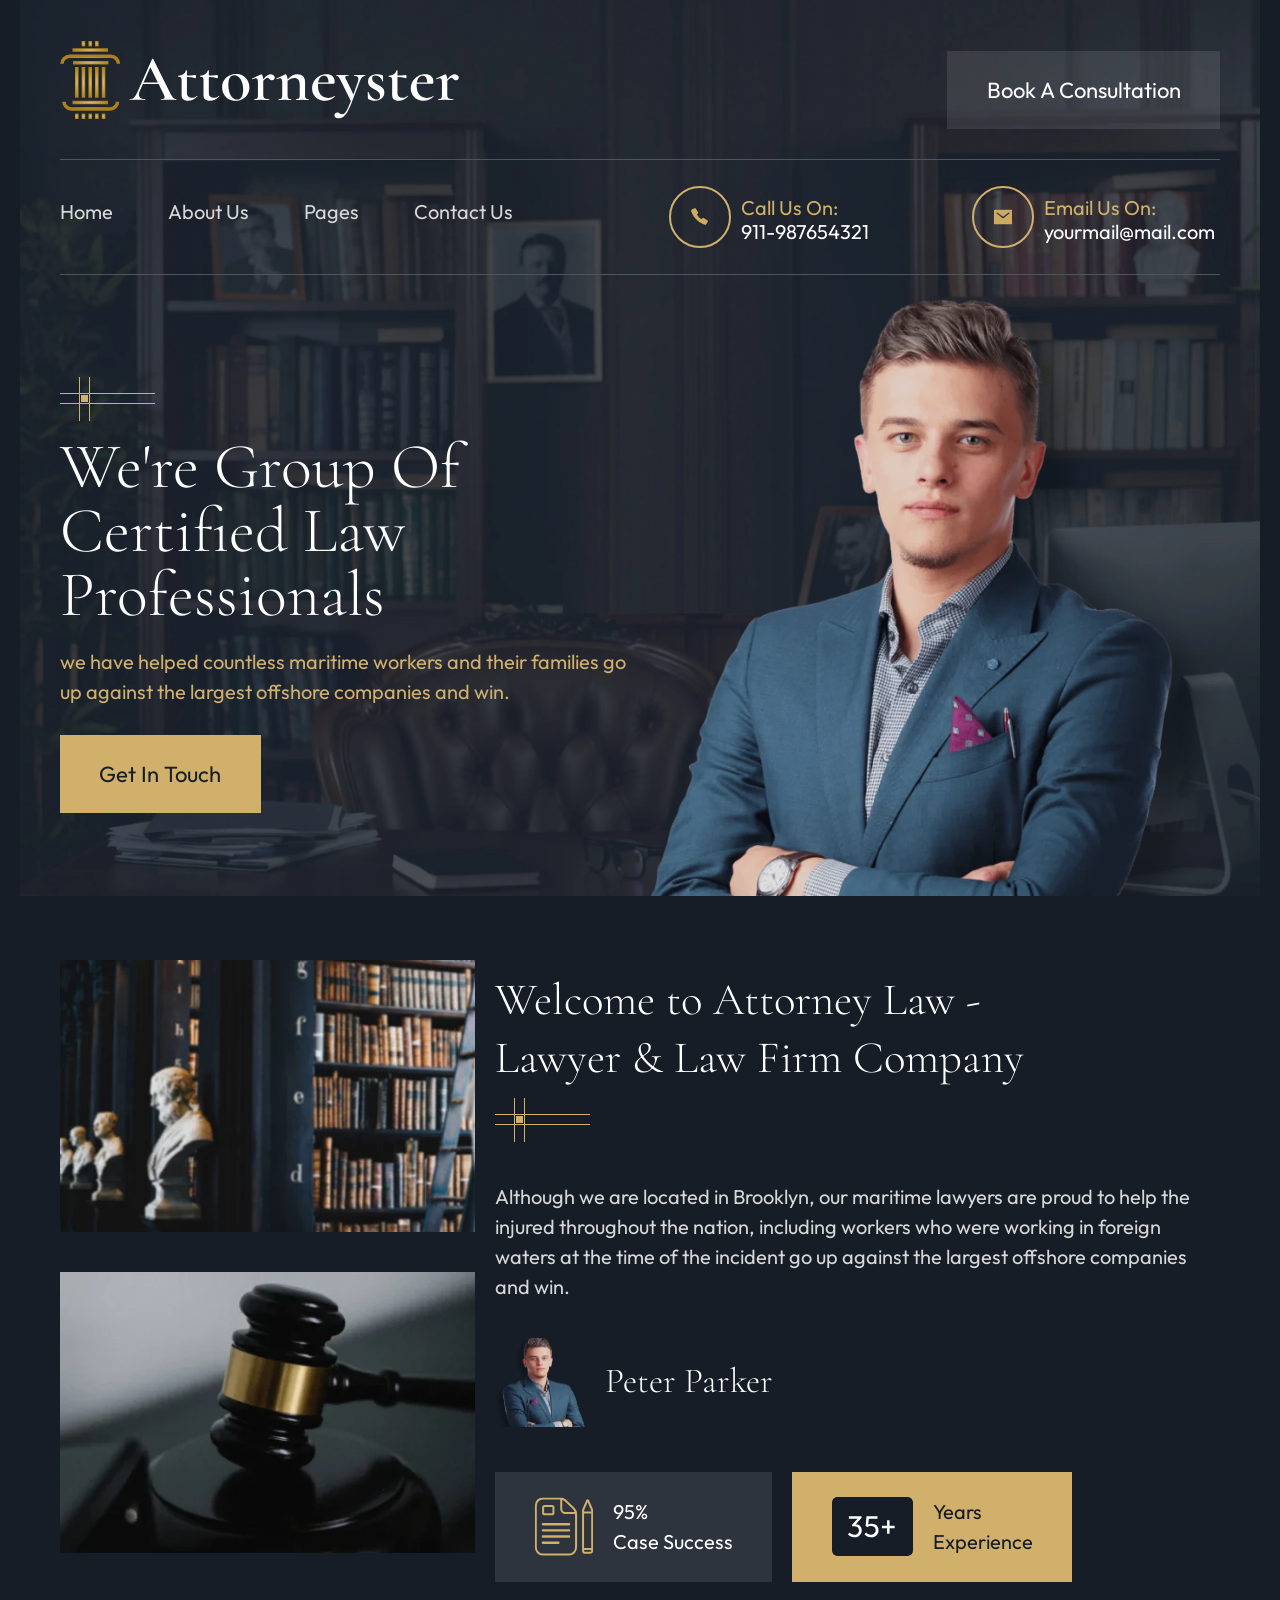
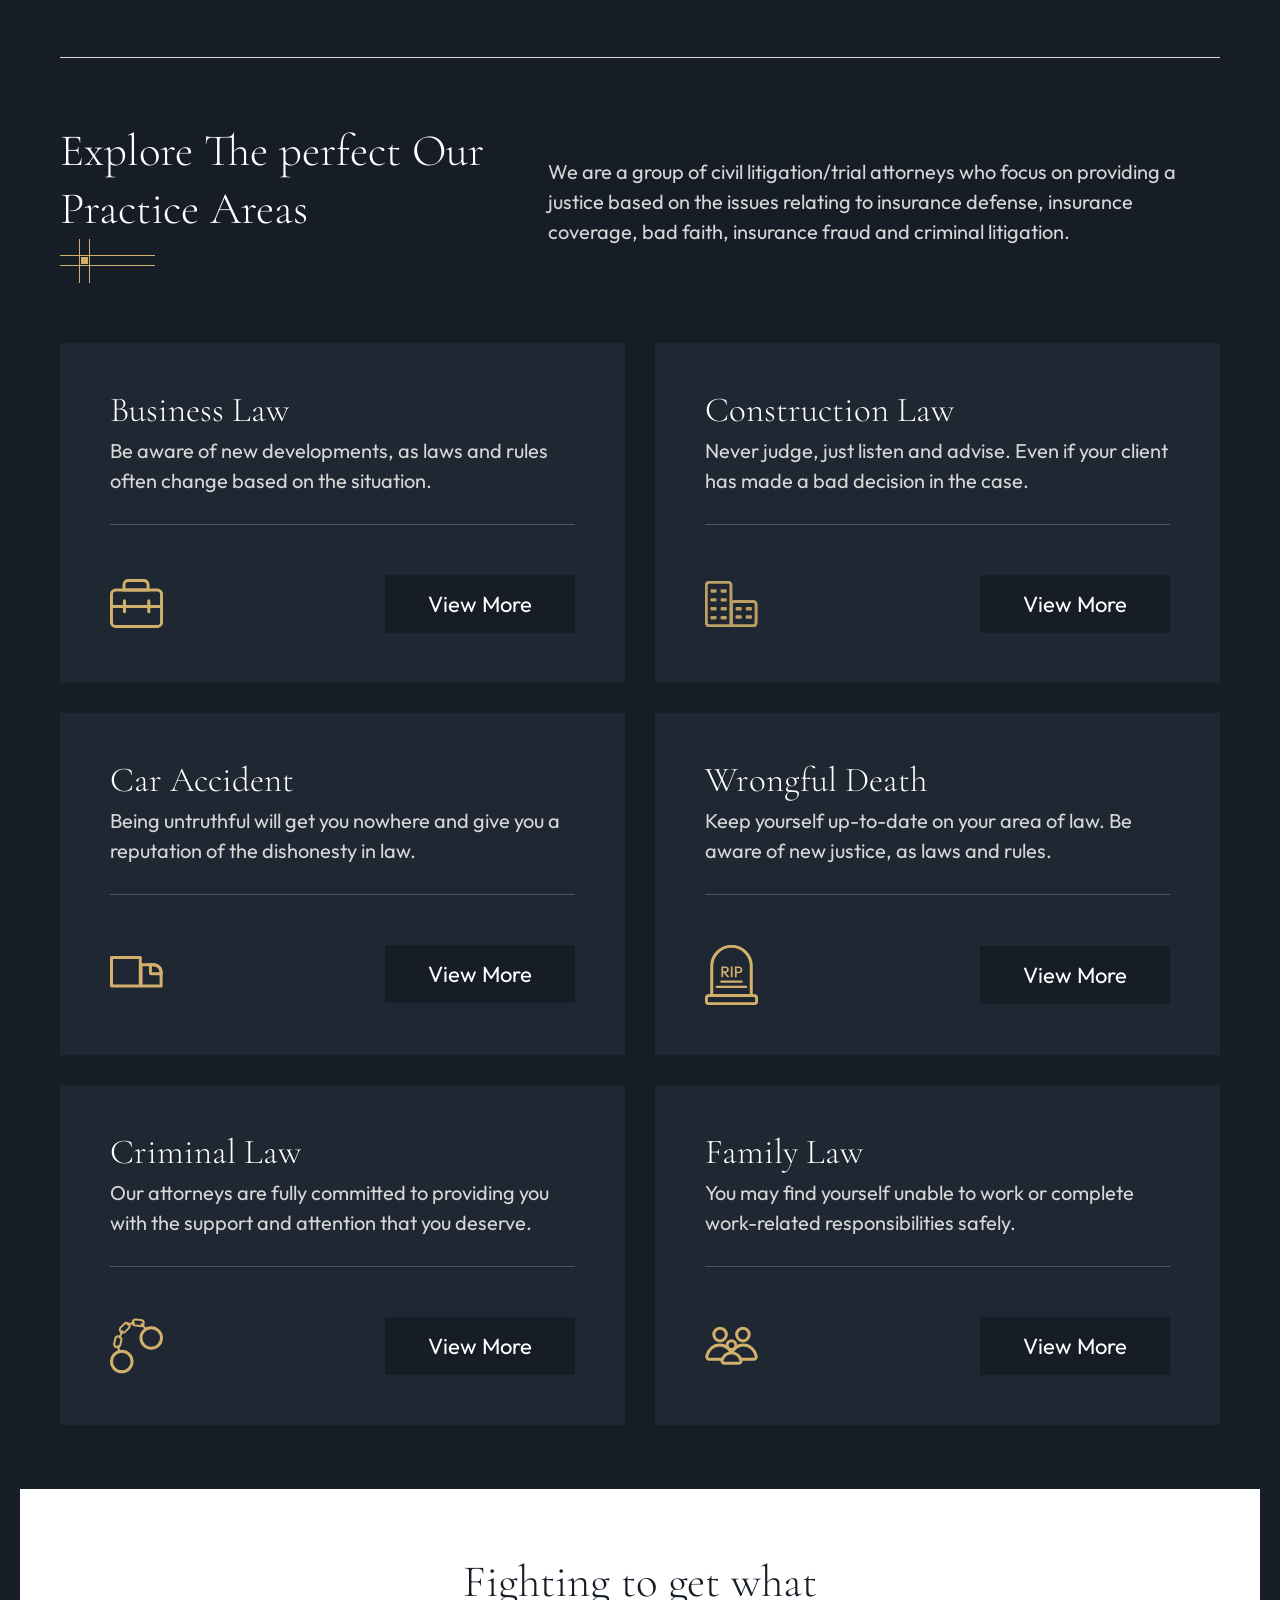
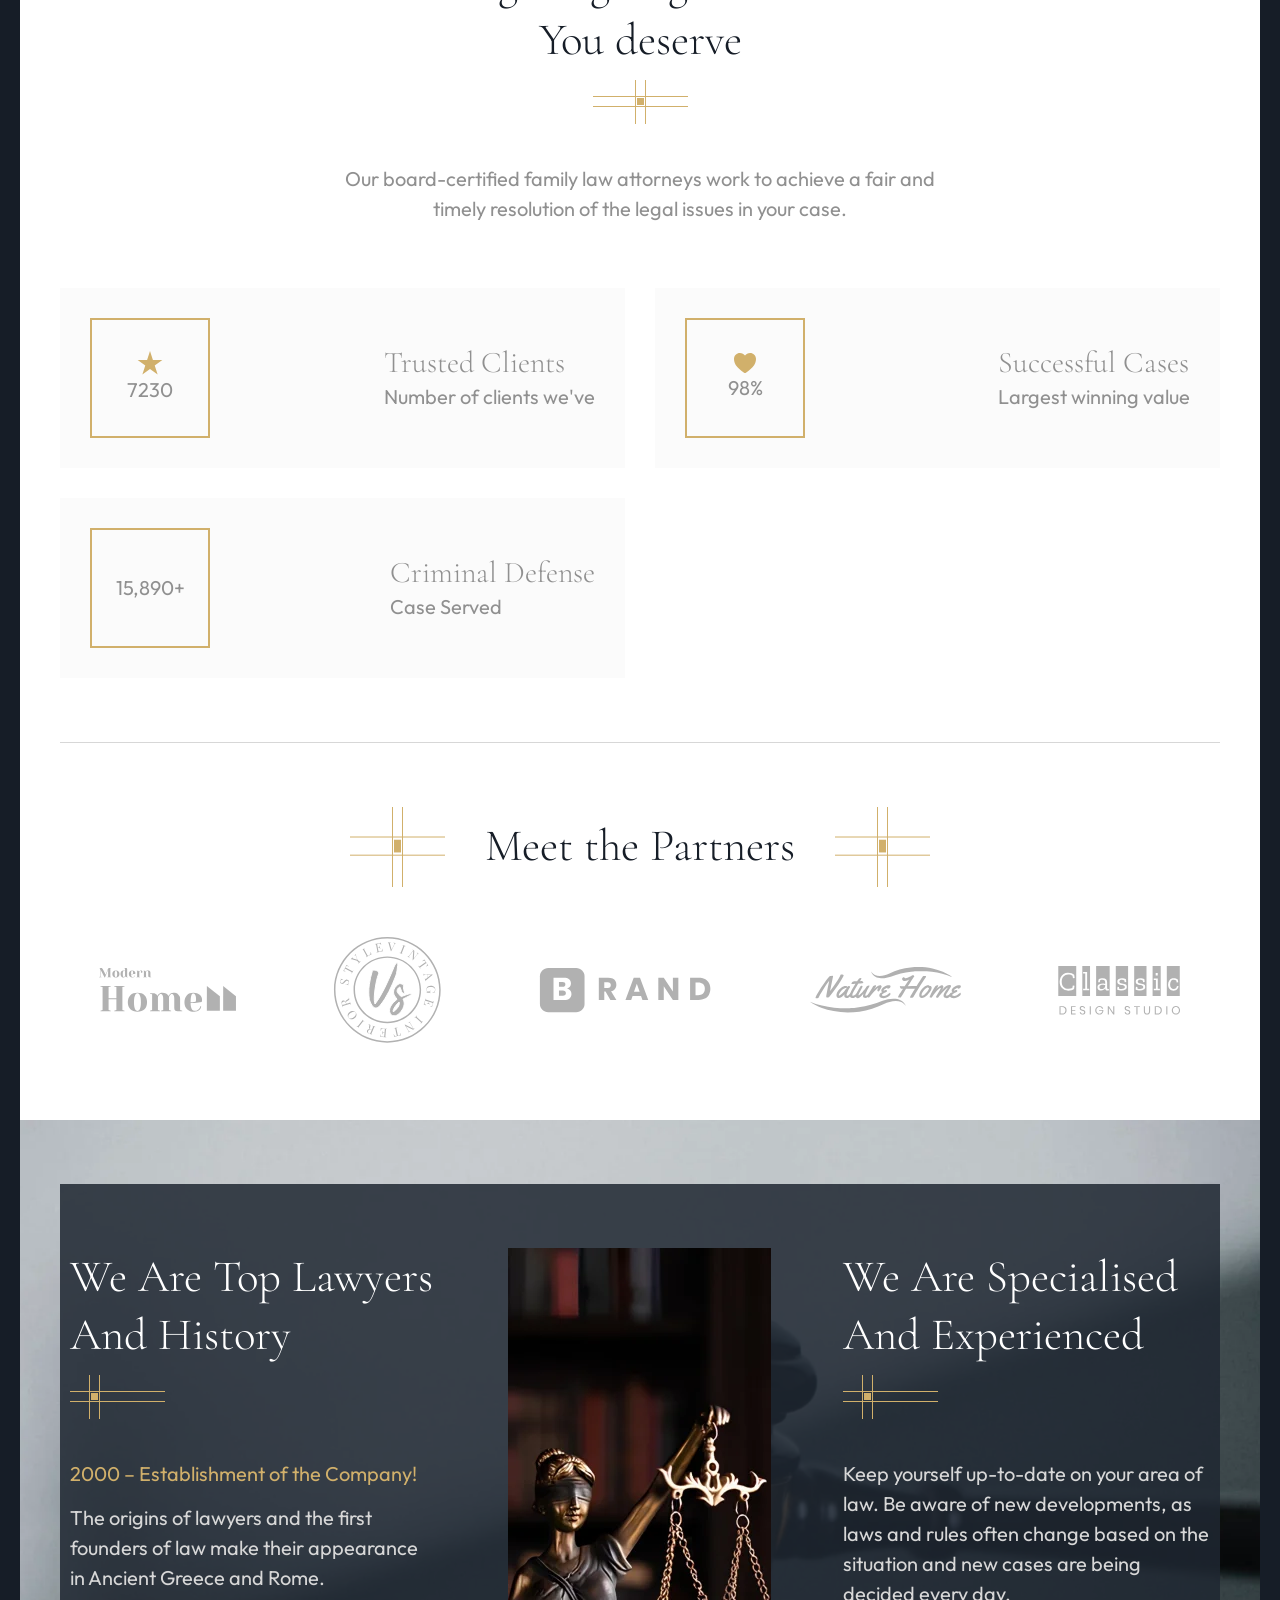
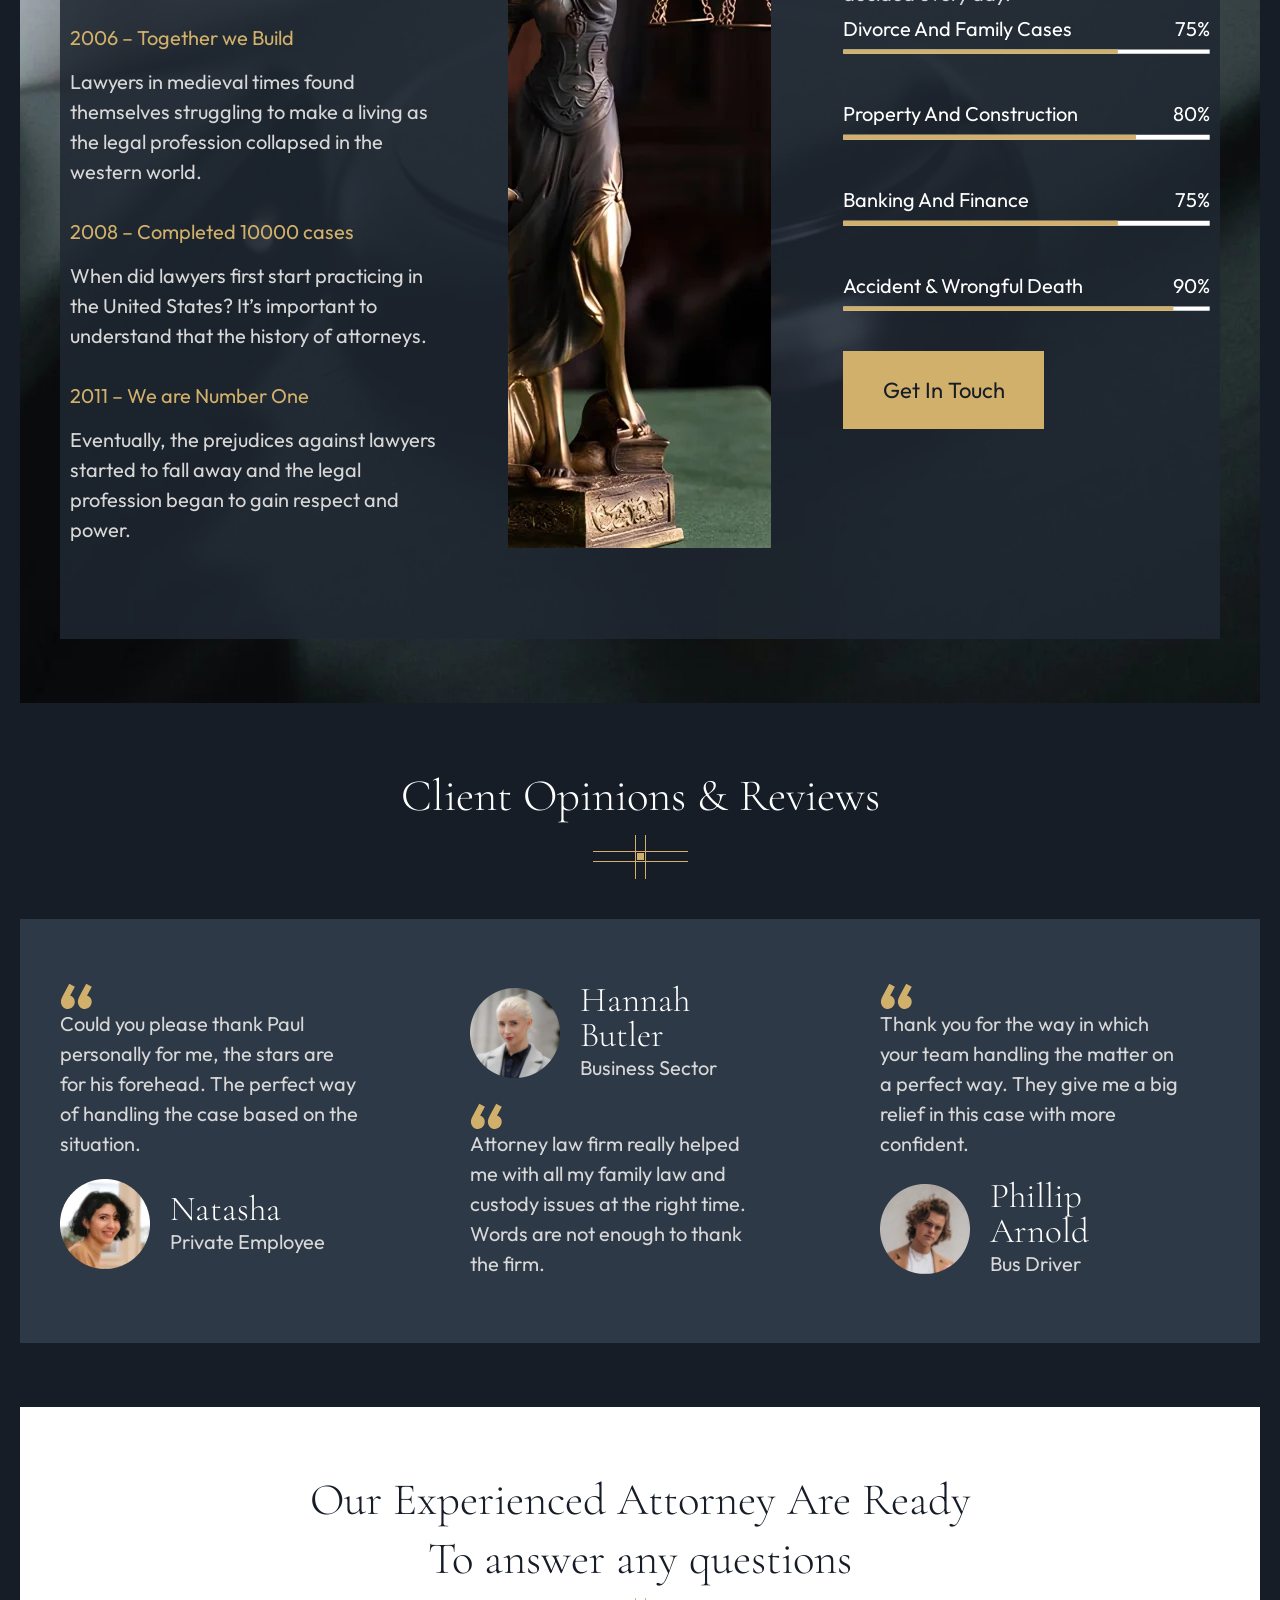
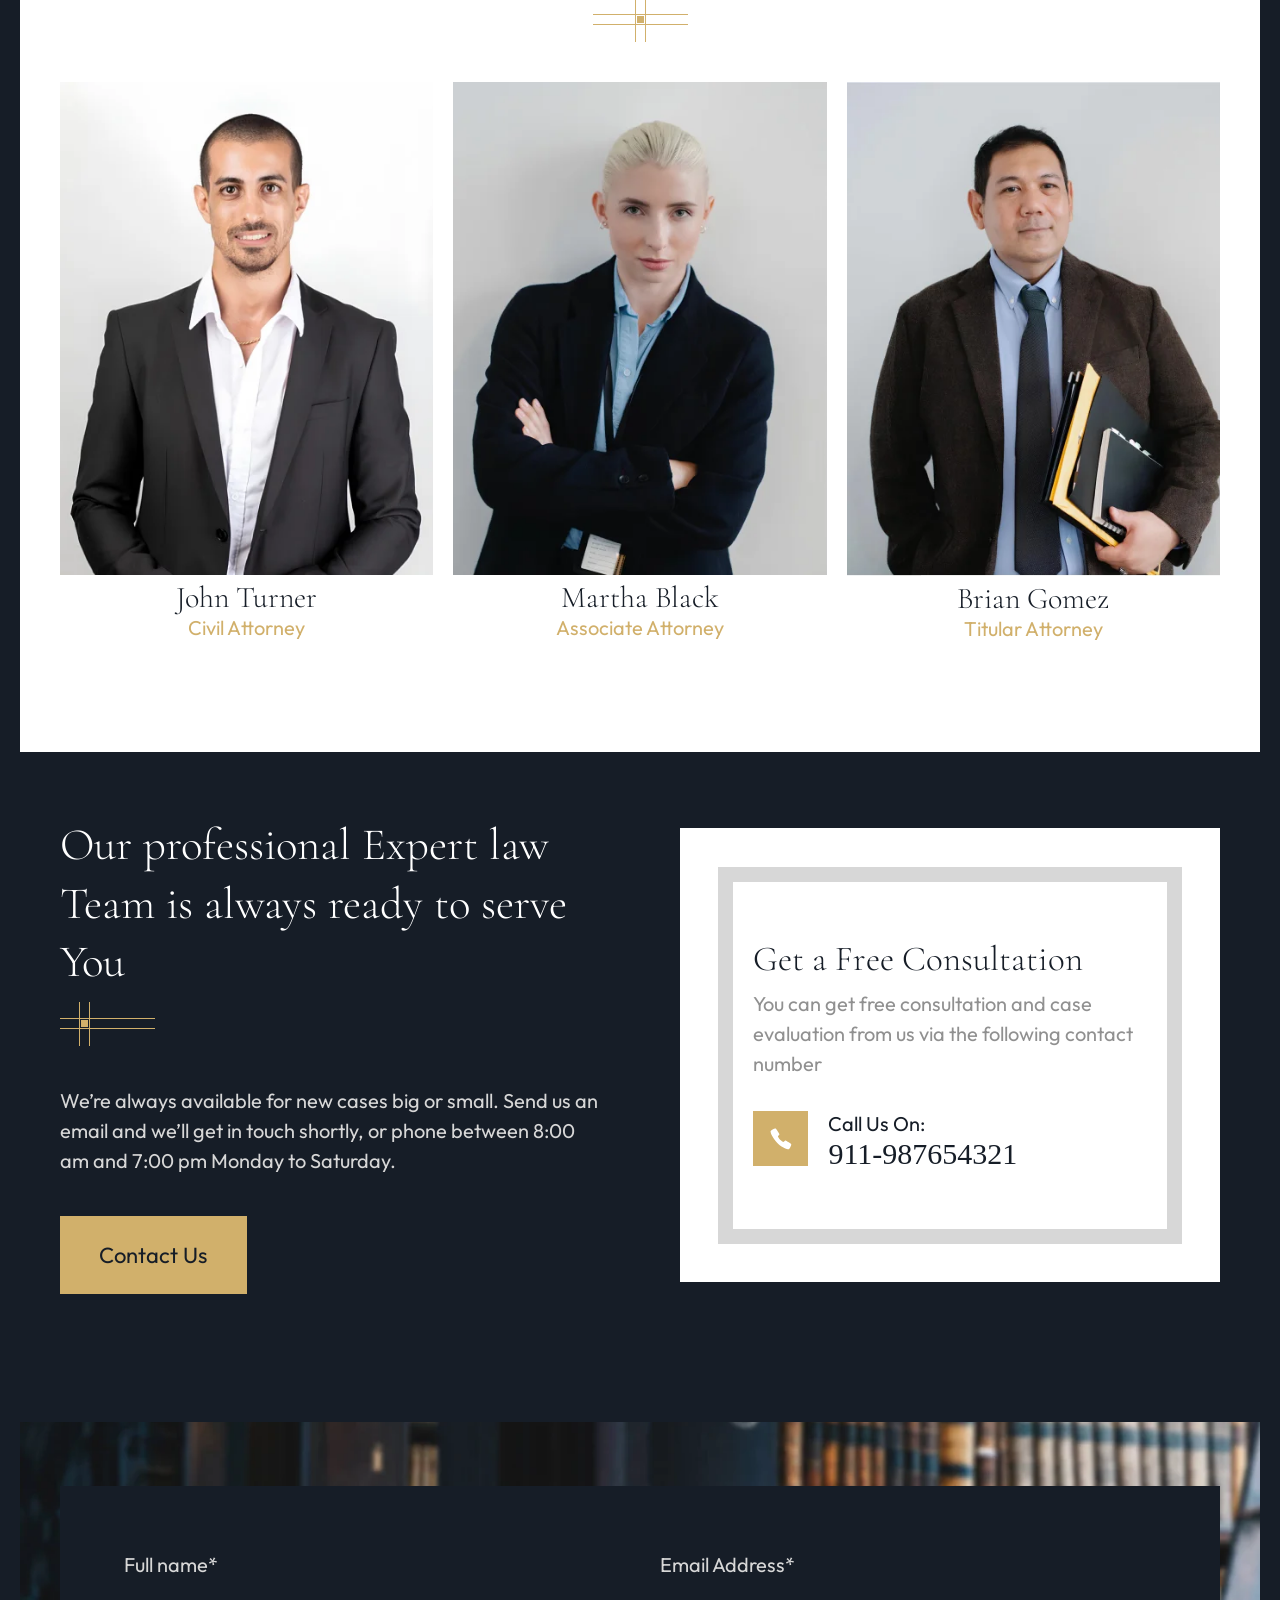
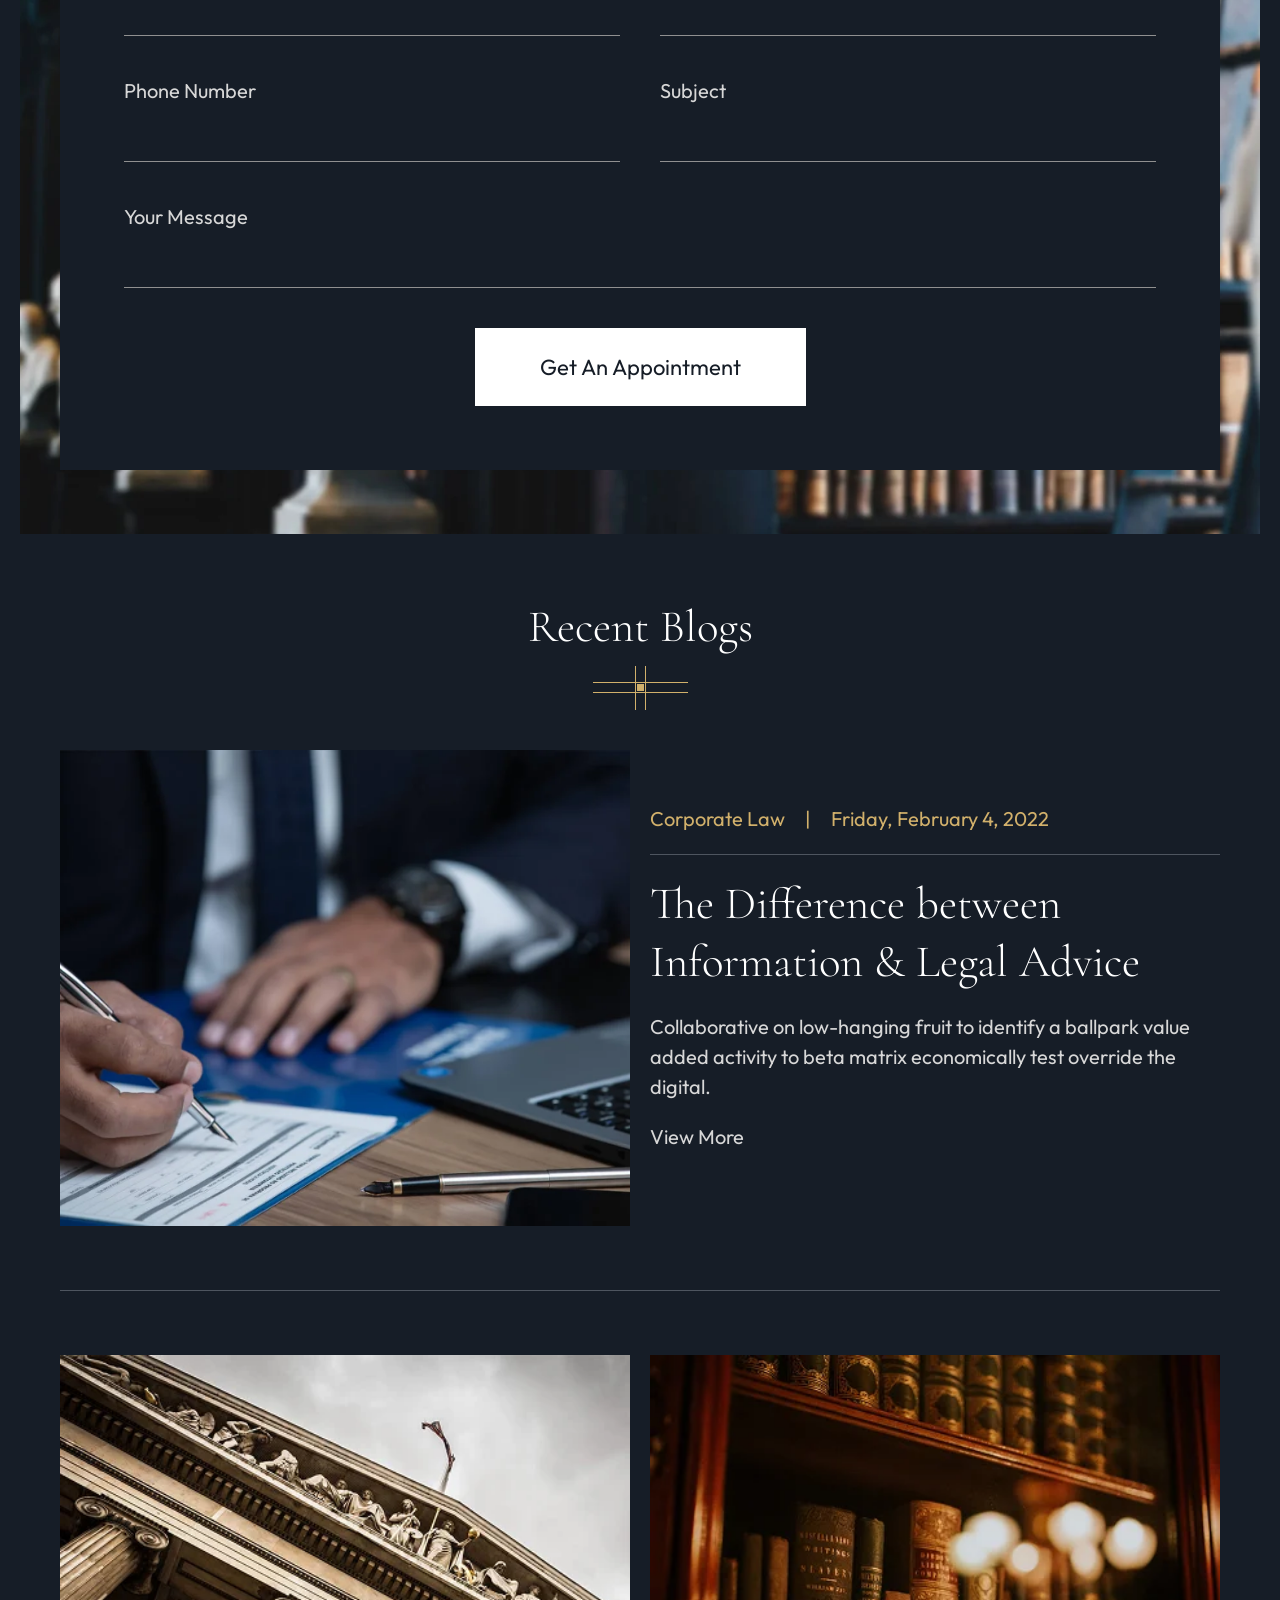
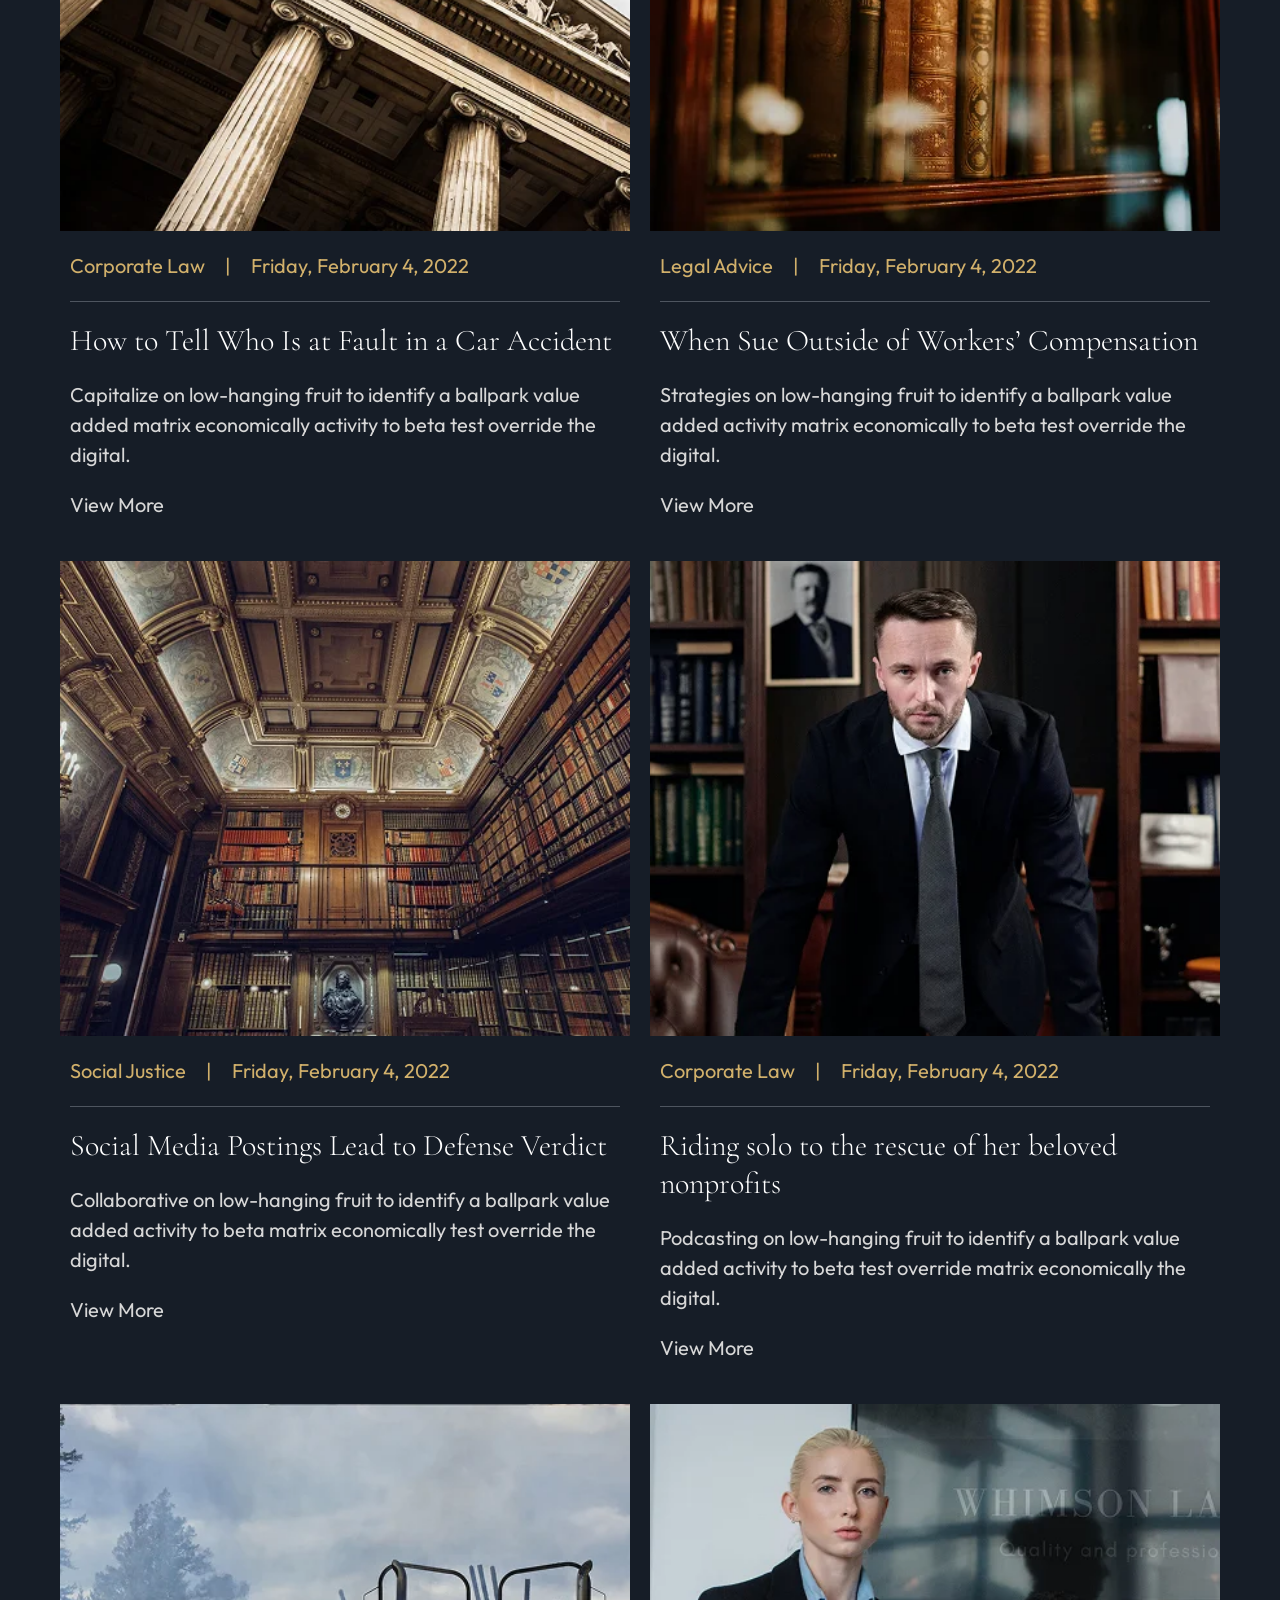
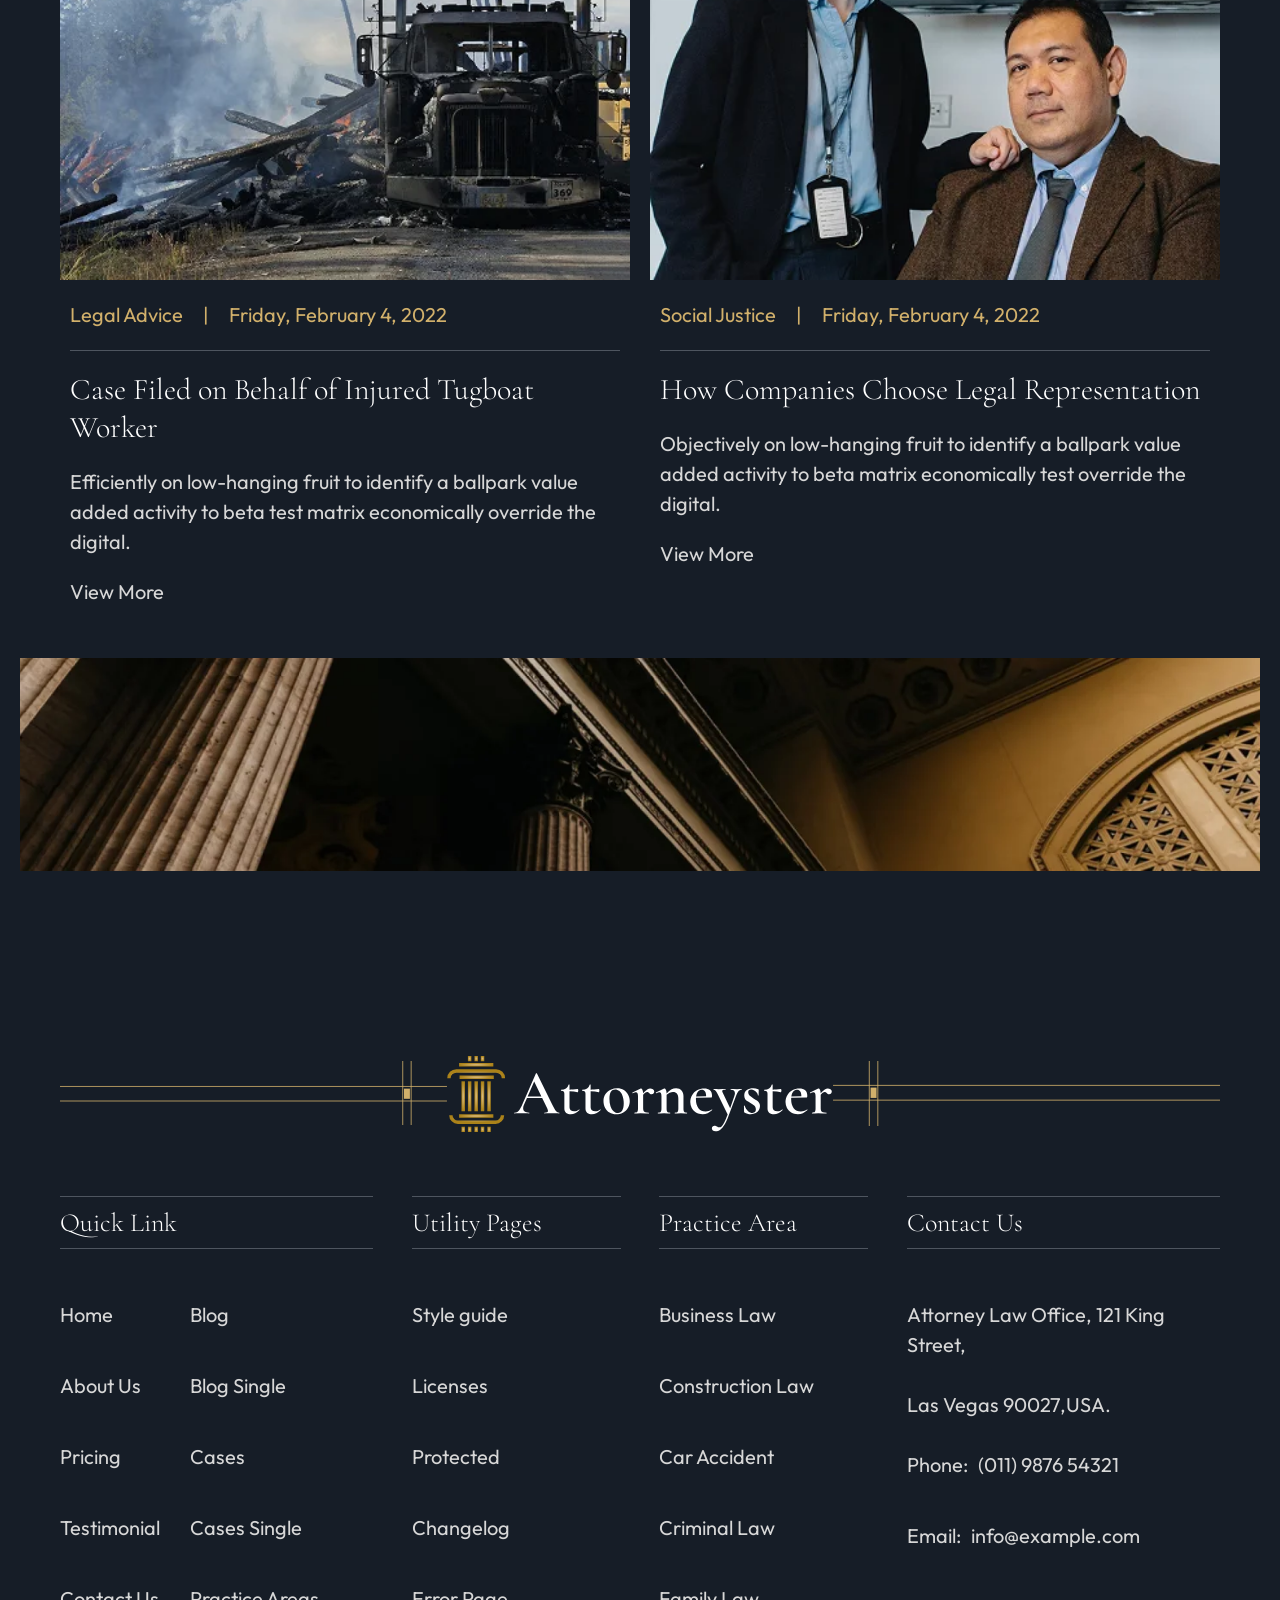
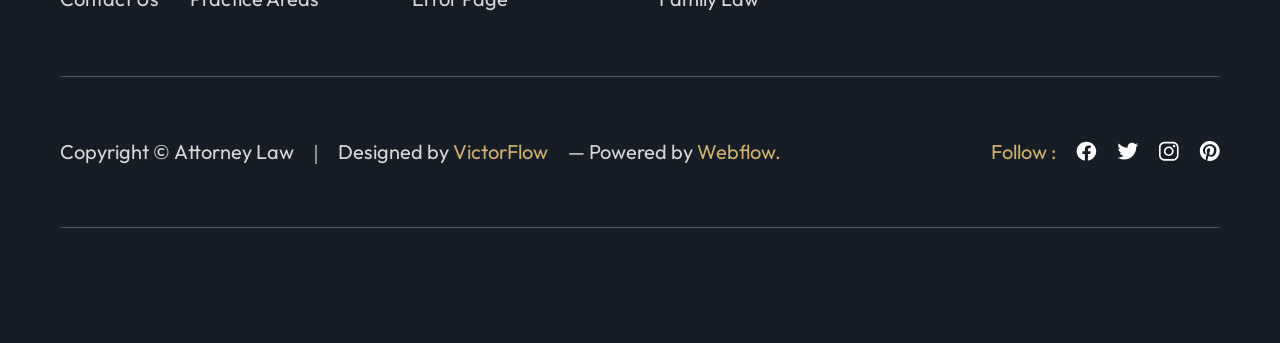
==== index.html @ fc0e96b2 "add some pad" ====
<!doctype html><html lang="ru"><head><meta charset="UTF-8"><meta name="viewport" content="width=device-width,initial-scale=1"><meta name="description" content="Attorneyster"><meta name="theme-color" content="#ffffff"><link rel="icon" type="image/png" href="./favicon-96x96.png" sizes="96x96"/><link rel="icon" type="image/svg+xml" href="./favicon.svg"/><link rel="shortcut icon" href="./favicon.ico"/><link rel="apple-touch-icon" sizes="180x180" href="./apple-touch-icon.png"/><meta name="apple-mobile-web-app-title" content="Attorneyster"/><link rel="manifest" href="./site.webmanifest"/><title>Attorneyster</title><script type="module" crossorigin src="./assets/index-55058d6b.js"></script><link rel="stylesheet" href="./assets/index-fca77cce.css"></head><body class="body"><div class="header-section"><div class="common-block container"><header class="header-contianer"><div class="logo-contianer"><img src="./assets/logo-top-5c1a9d5b.svg" alt="" srcset=""> <button class="transparent-btn">Book A Consultation</button></div><div class="desktop-nav"><nav><ul><li><a href="#"><p>Home</p></a></li><li><a href="#"><p>About Us</p></a></li><li><a href="#"><p>Pages</p></a></li><li><a href="#"><p>Contact Us</p></a></li></ul></nav><div class="contacts-block"><ul><li><div class="contacts-item"><img src="./assets/ico-phone-826e0a2e.svg" alt=""><div><p>Call Us On:</p><a href="tel:+-------321">911-987654321</a></div></div></li><li><div class="contacts-item"><img src="./assets/ico-mail-9c91b417.svg" alt=""><div><p>Email Us On:</p><a href="mailto:">yourmail@mail.com</a></div></div></li></ul></div></div></header><div class="content-container"><div class="desc-btn-block"><img src="./assets/ico-common-grid-9f84143c.svg" alt=""><h1>We're Group Of Certified Law Professionals</h1><p>we have helped countless maritime workers and their families go up against the largest offshore companies and win.</p><button class="yellow-button">Get In Touch</button></div><div class="banner-img"><picture><source srcset="./assets/banner-img_1x-17ad7436.webp, ./assets/banner-img_2x-5a72ae33.webp 2x, ./assets/banner-img_3x-df0ce06f.webp 3x" type="image/webp"><source srcset="./assets/banner-img_1x-9040eb29.png, ./assets/banner-img_2x-20cb872e.png 2x, ./assets/banner-img_3x-47c24662.png 3x" type="image/png"><img src="./assets/banner-img_1x-9040eb29.png" alt="Lawyar" width="672" height="708"></picture></div></div></div></div><section class="welcome-section"><div class="content-container container"><div class="banner-img"><picture><source srcset="./assets/welcome-img01_1x-e65b2476.webp, ./assets/welcome-img01_2x-bad43625.webp 2x, ./assets/welcome-img01_3x-764e54c5.webp 3x" type="image/webp"><source srcset="./assets/welcome-img01_1x-623400e2.jpg, ./assets/welcome-img01_2x-60dacdf9.jpg 2x, ./assets/welcome-img01_3x-ac64699c.jpg 3x" type="image/jpeg"><img loading="lazy" src="./assets/welcome-img01_1x-623400e2.jpg" alt="Lawyar" width="440" height="289"></picture><picture><source srcset="./assets/welcome-img02_1x-fc394f40.webp, ./assets/welcome-img02_2x-e03f19cd.webp 2x, ./assets/welcome-img02_3x-810782ac.webp 3x" type="image/webp"><source srcset="./assets/welcome-img02_1x-c4610b88.jpg, ./assets/welcome-img02_2x-2e6630d9.jpg 2x, ./assets/welcome-img02_3x-8c83a704.jpg 3x" type="image/jpeg"><img loading="lazy" src="./assets/welcome-img02_1x-c4610b88.jpg" alt="Lawyar" width="440" height="289"></picture></div><div class="desc-btn-block"><h2>Welcome to Attorney Law -<br class="mob-hidden">Lawyer &amp; Law Firm Company</h2><img loading="lazy" src="./assets/ico-common-grid-9f84143c.svg" alt=""><p>Although we are located in Brooklyn, our maritime lawyers are proud to help the injured throughout the nation, including workers who were working in foreign waters at the time of the incident go up against the largest offshore companies and win.</p><div class="lawyer-block"><picture><source srcset="[data-uri], ./assets/ico-lawyer_2x-d36f7f5d.webp 2x, ./assets/ico-lawyer_3x-f83e2635.webp 3x" type="image/webp"><source srcset="./assets/ico-lawyer_1x-7527db85.png, ./assets/ico-lawyer_2x-5db031d8.png 2x, ./assets/ico-lawyer_3x-277b2874.png 3x" type="image/png"><img loading="lazy" src="./assets/ico-lawyer_1x-7527db85.png" alt="Lawyar" width="90" height="90"></picture><h3>Peter Parker</h3></div><div class="btns-block"><button class="transparent-btn"><img loading="lazy" src="./assets/ico-case-4990f279.svg" alt="" srcset=""><p>95%<br>Case Success</p></button> <button class="yellow-button"><img loading="lazy" src="./assets/ico-years-950f380c.svg" alt="" srcset=""><p>Years<br>Experience</p></button></div></div></div></section><section class="explore"><div class="container"><div class="heading-block"><div><h2>Explore The perfect Our Practice Areas</h2><img loading="lazy" src="./assets/ico-common-grid-9f84143c.svg" alt=""></div><p>We are a group of civil litigation/trial attorneys who focus on providing a justice based on the issues relating to insurance defense, insurance coverage, bad faith, insurance fraud and criminal litigation.</p></div><div class="cases-block"><div class="case-card"><h3>Business Law</h3><p>Be aware of new developments, as laws and rules often change based on the situation.</p><div class="ico-btn-block"><img loading="lazy" src="./assets/ico-business-21d2cca1.svg" alt=""> <button>View More</button></div></div><div class="case-card"><h3>Construction Law</h3><p>Never judge, just listen and advise. Even if your client has made a bad decision in the case.</p><div class="ico-btn-block"><img loading="lazy" src="./assets/ico-construct-0a075b9d.svg" alt=""> <button>View More</button></div></div><div class="case-card"><h3>Car Accident</h3><p>Being untruthful will get you nowhere and give you a reputation of the dishonesty in law.</p><div class="ico-btn-block"><img loading="lazy" src="./assets/ico-car-7db37353.svg" alt=""> <button>View More</button></div></div><div class="case-card"><h3>Wrongful Death</h3><p>Keep yourself up-to-date on your area of law. Be aware of new justice, as laws and rules.</p><div class="ico-btn-block"><img loading="lazy" src="./assets/ico-death-e2e195d3.svg" alt=""> <button>View More</button></div></div><div class="case-card"><h3>Criminal Law</h3><p>Our attorneys are fully committed to providing you with the support and attention that you deserve.</p><div class="ico-btn-block"><img loading="lazy" src="./assets/ico-crime-767936e3.svg" alt=""> <button>View More</button></div></div><div class="case-card"><h3>Family Law</h3><p>You may find yourself unable to work or complete work-related responsibilities safely.</p><div class="ico-btn-block"><img loading="lazy" src="./assets/ico-family-250385cd.svg" alt=""> <button>View More</button></div></div></div></div></section><section class="results"><div class="container"><div class="heading-center-block"><h2>Fighting to get what</h2><h2>You deserve</h2><img loading="lazy" src="./assets/ico-grid-center-b41ee8c0.svg" alt=""><p>Our board-certified family law attorneys work to achieve a fair and<br class="mob-hidden">timely resolution of the legal issues in your case.</p></div><div class="cards-block"><div class="card"><div class="bg-block"><h4>Trusted Clients</h4><p>Number of clients we've</p></div><div class="gray-block"><div class="yellow-squere"><img loading="lazy" src="./assets/ico-star-d578c938.svg" alt=""><p>7230</p></div><div><h4>Trusted Clients</h4><p>Number of clients we've</p></div></div></div><div class="card"><div class="bg-block"><h4>Trusted Clients</h4><p>Number of clients we've</p></div><div class="gray-block"><div class="yellow-squere"><img loading="lazy" src="./assets/ico-heart-b9b54a3a.svg" alt=""><p>98%</p></div><div><h4>Successful Cases</h4><p>Largest winning value</p></div></div></div><div class="card"><div class="bg-block"><h4>Criminal Defense</h4><p>Case Served</p></div><div class="gray-block"><div class="yellow-squere"><p>15,890+</p></div><div><h4>Criminal Defense</h4><p>Case Served</p></div></div></div></div></div></section><section class="partners"><div class="container"><div class="heading-block"><img loading="lazy" src="./assets/ico-grid-center-squere-f04c9762.svg" alt="" srcset=""><h2>Meet the Partners</h2><img loading="lazy" src="./assets/ico-grid-center-squere-f04c9762.svg" alt="" srcset=""></div><div class="partners-block"><a href="#" target="_blank" rel="noopener noreferrer"><svg loading="lazy" class="partner01" width="137" height="45" viewBox="0 0 137 45" fill="none" xmlns="http://www.w3.org/2000/svg"><g clip-path="url(#clip0_2_313)"><path d="M12.1372 0.985352V1.17702L11.333 1.36868V9.86083L12.1372 10.0525V10.2442H8.32476V10.0525L9.12895 9.86083V2.62186L5.9718 10.3768H5.56968L1.47432 2.62186V9.65442L2.54656 10.0525V10.2442H0V10.0525L1.07224 9.65442V1.36868L0.268049 1.17702V0.985352H1.93597C2.18914 0.985352 2.41253 1.01484 2.59124 1.07381C2.76994 1.13278 2.94867 1.2065 3.0827 1.3097C3.23163 1.41291 3.35076 1.53086 3.45501 1.66355C3.55926 1.79624 3.64861 1.95841 3.73797 2.12059L6.65683 7.64933L8.89067 2.12059C8.96513 1.92892 9.03961 1.76675 9.14386 1.63406C9.23321 1.50137 9.35232 1.38342 9.48635 1.28022C9.62038 1.17702 9.78422 1.1033 9.97782 1.05907C10.1714 1.01484 10.4097 0.985352 10.7075 0.985352H12.1372Z" fill="#B1B1B1"/><path d="M16.9028 3.44775C17.4538 3.44775 17.9601 3.52147 18.392 3.68364C18.8239 3.84582 19.1962 4.08171 19.5089 4.37658C19.8216 4.68619 20.045 5.05477 20.2088 5.48233C20.3727 5.90988 20.4471 6.41116 20.4471 6.95666C20.4471 7.50216 20.3727 8.00343 20.2088 8.43099C20.045 8.85855 19.8067 9.22713 19.5089 9.53674C19.1962 9.84635 18.8239 10.0675 18.392 10.2297C17.9601 10.3918 17.4538 10.4656 16.9028 10.4656C16.3517 10.4656 15.8454 10.3918 15.4135 10.2297C14.9817 10.0675 14.6094 9.83161 14.2966 9.53674C13.9839 9.22713 13.7605 8.85855 13.5967 8.43099C13.4329 8.00343 13.3584 7.50216 13.3584 6.95666C13.3584 6.41116 13.4329 5.90988 13.5967 5.48233C13.7605 5.05477 13.9988 4.68619 14.2966 4.37658C14.6094 4.06697 14.9817 3.84582 15.4135 3.68364C15.8454 3.52147 16.3369 3.44775 16.9028 3.44775ZM16.9028 10.2149C17.0517 10.2149 17.2006 10.1707 17.3644 10.0675C17.5133 9.9643 17.6474 9.80212 17.7665 9.55148C17.8856 9.30085 17.9899 8.97649 18.0644 8.56368C18.1388 8.13612 18.1835 7.60536 18.1835 6.9714C18.1835 6.3227 18.1388 5.79194 18.0644 5.37912C17.9899 4.96631 17.8856 4.62721 17.7665 4.39132C17.6474 4.15543 17.5133 3.97851 17.3644 3.87531C17.2155 3.7721 17.0666 3.72787 16.9028 3.72787C16.7538 3.72787 16.6049 3.7721 16.4411 3.87531C16.2922 3.97851 16.1581 4.14069 16.039 4.39132C15.9198 4.64196 15.8156 4.96631 15.7412 5.37912C15.6667 5.80668 15.622 6.33744 15.622 6.9714C15.622 7.62011 15.6667 8.15087 15.7412 8.56368C15.8156 8.97649 15.9198 9.31559 16.039 9.55148C16.1581 9.78738 16.2922 9.9643 16.4411 10.0675C16.59 10.1559 16.7389 10.2149 16.9028 10.2149Z" fill="#B1B1B1"/><path d="M26.9551 0.985352C27.7593 0.985352 28.1614 1.38343 28.1614 2.17956V9.87558L28.9656 10.0672V10.2589H27.7593C27.4317 10.2589 27.1785 10.2147 26.9849 10.1115C26.7913 10.0082 26.6275 9.89032 26.5233 9.77237C26.3892 9.62494 26.285 9.44802 26.2254 9.2711C26.1063 9.50699 25.9574 9.69866 25.7786 9.87558C25.6297 10.023 25.4212 10.1557 25.1681 10.2884C24.9149 10.4211 24.617 10.48 24.2745 10.48C23.8873 10.48 23.5299 10.4063 23.2023 10.2589C22.8598 10.1115 22.5768 9.89032 22.3385 9.59545C22.1003 9.30059 21.8918 8.932 21.7578 8.50445C21.6088 8.06215 21.5493 7.56087 21.5493 6.97114C21.5493 6.38141 21.6237 5.88014 21.7578 5.43784C21.9067 4.99554 22.1003 4.6417 22.3683 4.34683C22.6215 4.05197 22.9343 3.83082 23.2917 3.68338C23.6491 3.53595 24.0512 3.46223 24.4979 3.46223C24.7362 3.46223 24.9447 3.49172 25.1383 3.53595C25.3319 3.59492 25.4957 3.6539 25.6297 3.72761C25.7935 3.80133 25.9276 3.88979 26.0467 3.99299V1.41291L25.2425 1.22125V1.02959H26.9551V0.985352ZM26.0169 4.37632C25.9127 4.27311 25.8233 4.18466 25.7042 4.11094C25.6 4.03722 25.4957 3.97825 25.3766 3.91928C25.2574 3.8603 25.1383 3.84556 25.0043 3.84556C24.8405 3.84556 24.6766 3.88979 24.5277 3.97825C24.3788 4.06671 24.2596 4.21414 24.1405 4.43529C24.0362 4.65644 23.9469 4.98079 23.8873 5.37886C23.8278 5.79168 23.798 6.30769 23.798 6.9564C23.798 7.59036 23.8278 8.09163 23.8873 8.4897C23.9469 8.88777 24.0214 9.19738 24.1256 9.41853C24.215 9.63968 24.3192 9.80186 24.4533 9.87558C24.5724 9.94929 24.6915 9.99352 24.8107 9.99352C25.0192 9.99352 25.1978 9.93455 25.3468 9.83135C25.4957 9.72814 25.6148 9.59545 25.7191 9.46276C25.8382 9.30058 25.9425 9.12367 26.0318 8.932V4.37632H26.0169Z" fill="#B1B1B1"/><path d="M33.4479 10.4802C32.3012 10.4802 31.4077 10.1706 30.7822 9.55139C30.1419 8.93217 29.8291 8.06232 29.8291 6.97131C29.8291 6.42581 29.9036 5.92454 30.0674 5.49698C30.2312 5.06942 30.4546 4.70084 30.7376 4.39123C31.0205 4.08162 31.363 3.86047 31.78 3.6983C32.1821 3.53612 32.6288 3.4624 33.1203 3.4624C33.6266 3.4624 34.0734 3.53612 34.4606 3.66881C34.8627 3.81624 35.1903 4.00791 35.4733 4.2438C35.7562 4.47969 35.9647 4.75981 36.1136 5.08417C36.2626 5.40852 36.337 5.74762 36.337 6.1162C36.337 6.23414 36.337 6.35209 36.3221 6.44055C36.3072 6.52901 36.2924 6.61747 36.2775 6.69119C36.2477 6.77965 36.2328 6.85337 36.203 6.91234C35.8158 6.98606 35.3988 7.05977 34.952 7.104C34.5797 7.16297 34.1479 7.2072 33.6564 7.23669C33.165 7.26618 32.6586 7.29567 32.1225 7.29567C32.1225 7.84117 32.1672 8.29821 32.2416 8.66679C32.3161 9.03538 32.4352 9.33024 32.5693 9.53665C32.7182 9.7578 32.882 9.90523 33.0756 9.99369C33.2692 10.0822 33.4926 10.1264 33.716 10.1264C33.9841 10.1264 34.2372 10.0822 34.4755 9.97895C34.7137 9.87575 34.9222 9.7578 35.0861 9.59562C35.2648 9.43345 35.3988 9.24178 35.503 9.03538C35.6073 8.82897 35.652 8.62256 35.652 8.40141H35.9796C35.9796 8.66679 35.92 8.91743 35.8009 9.16806C35.6818 9.4187 35.5031 9.63985 35.2797 9.83151C35.0563 10.0232 34.7882 10.1706 34.4755 10.2886C34.1776 10.4212 33.8351 10.4802 33.4479 10.4802ZM32.1076 6.95657C32.4055 6.95657 32.6735 6.95657 32.9118 6.94183C33.1501 6.92708 33.3437 6.91234 33.5075 6.8976C33.7011 6.88285 33.85 6.85336 33.984 6.83862C33.9989 6.75016 34.0287 6.64696 34.0436 6.54376C34.0585 6.44055 34.0734 6.33735 34.0883 6.2194C34.1032 6.10145 34.1032 5.96877 34.1032 5.83608C34.1032 5.43801 34.0734 5.09891 34.0138 4.83353C33.9542 4.56815 33.8798 4.347 33.7755 4.17008C33.6862 4.0079 33.5819 3.87521 33.4479 3.81624C33.3139 3.75727 33.2096 3.71304 33.0905 3.71304C32.9714 3.71304 32.8522 3.75727 32.7331 3.84573C32.614 3.93419 32.5097 4.09636 32.4055 4.31751C32.3161 4.55341 32.2268 4.87776 32.1672 5.30532C32.1076 5.73287 32.1076 6.27837 32.1076 6.95657Z" fill="#B1B1B1"/><path d="M41.9663 3.90443C41.6982 3.90443 41.46 3.96341 41.2515 4.06661C41.043 4.16981 40.8643 4.3025 40.7154 4.43519C40.5515 4.59737 40.4175 4.77429 40.2835 4.96595V9.87548L41.0877 10.0671V10.2588H37.3348V10.0671L38.139 9.87548V4.03712L37.3348 3.84546V3.6538H38.5411C38.8538 3.6538 39.107 3.71277 39.3155 3.81597C39.5091 3.91918 39.6729 4.03712 39.792 4.15507C39.9261 4.3025 40.0303 4.46468 40.0899 4.6416C40.2239 4.44993 40.3877 4.27302 40.5813 4.11084C40.7452 3.97815 40.9537 3.8602 41.2068 3.74226C41.46 3.62431 41.7429 3.58008 42.0855 3.58008C42.562 3.58008 42.9194 3.69803 43.1577 3.90443C43.396 4.12558 43.5002 4.43519 43.5002 4.83326C43.5002 5.12813 43.4109 5.37876 43.2322 5.55568C43.0534 5.7326 42.8003 5.82106 42.5024 5.82106C42.428 5.82106 42.3684 5.82106 42.2939 5.82106C42.2195 5.82106 42.1748 5.80632 42.1301 5.80632C42.0706 5.79158 42.011 5.79158 41.9663 5.76209V3.90443Z" fill="#B1B1B1"/><path d="M49.2635 5.62937C49.2635 5.3345 49.2337 5.06912 49.1742 4.84798C49.1146 4.62683 49.0402 4.4499 48.9359 4.31721C48.8466 4.16978 48.7423 4.06658 48.6083 4.0076C48.4892 3.94863 48.37 3.9044 48.2508 3.9044C48.0424 3.9044 47.8637 3.96337 47.7148 4.06658C47.5658 4.16978 47.4318 4.30247 47.3424 4.43516C47.2233 4.59734 47.1339 4.77426 47.0446 4.96592V9.87545L47.8488 10.0671V10.2587H44.0959V10.0671L44.9001 9.87545V4.03709L44.0959 3.84543V3.65376H45.3022C45.615 3.65376 45.8681 3.71274 46.0766 3.81594C46.2702 3.91914 46.434 4.03709 46.5532 4.15504C46.6872 4.30247 46.7914 4.46465 46.851 4.64157C46.9701 4.42042 47.1191 4.21401 47.2978 4.03709C47.4467 3.88966 47.6552 3.75697 47.8935 3.62428C48.1317 3.49159 48.4444 3.43262 48.8019 3.43262C49.1891 3.43262 49.5465 3.49159 49.8592 3.62428C50.1869 3.74223 50.4549 3.91915 50.6783 4.11081C50.9017 4.31722 51.0804 4.53836 51.2144 4.80374C51.3485 5.06912 51.408 5.3345 51.408 5.61463V9.8607L52.2122 10.0523V10.244H50.4698C49.6656 10.244 49.2635 9.84596 49.2635 9.04982V5.62937Z" fill="#B1B1B1"/><path d="M1.41492 19.5767V19.0312H11.765V19.5767L9.59074 20.1222V31.2535H17.3943V20.1222L15.22 19.5767V19.0312H25.5701V19.5767L23.3958 20.1222V43.1218L25.5701 43.6674V44.2128H15.22V43.6525L17.3943 43.107V32.1527H9.59074V43.107L11.765 43.6525V44.1981H1.41492V43.6525L3.58917 43.107V20.1075L1.41492 19.5767Z" fill="#B1B1B1"/><path d="M38.4368 25.6807C39.9409 25.6807 41.2812 25.9018 42.4726 26.3294C43.6639 26.7569 44.6617 27.3909 45.4957 28.2165C46.3297 29.0421 46.97 30.0447 47.4019 31.2241C47.8338 32.4036 48.0572 33.7305 48.0572 35.2196C48.0572 36.7087 47.8338 38.0355 47.4019 39.215C46.97 40.3945 46.3297 41.3823 45.4957 42.2079C44.6617 43.0335 43.6491 43.6675 42.4726 44.0951C41.2812 44.5226 39.9409 44.7438 38.4368 44.7438C36.9327 44.7438 35.5924 44.5226 34.401 44.0951C33.2096 43.6675 32.2118 43.0335 31.3779 42.2079C30.5439 41.3823 29.9035 40.3797 29.4717 39.215C29.0398 38.0355 28.8164 36.7087 28.8164 35.2196C28.8164 33.7305 29.0398 32.4036 29.4717 31.2241C29.9035 30.0447 30.5439 29.0569 31.3779 28.2165C32.2118 27.3761 33.2245 26.7569 34.401 26.3294C35.5924 25.9018 36.9327 25.6807 38.4368 25.6807ZM38.4368 44.0066C38.8538 44.0066 39.2559 43.8739 39.6729 43.6085C40.0898 43.3431 40.4472 42.8861 40.7749 42.2227C41.1025 41.5592 41.3706 40.6599 41.5791 39.5246C41.7876 38.3894 41.8918 36.9445 41.8918 35.1901C41.8918 33.4356 41.7876 31.9908 41.5791 30.8556C41.3706 29.7203 41.1025 28.821 40.7749 28.1575C40.4472 27.4941 40.075 27.037 39.6729 26.7717C39.2708 26.5063 38.8538 26.3736 38.4368 26.3736C38.0198 26.3736 37.6177 26.5063 37.2007 26.7717C36.7838 27.037 36.4263 27.4941 36.0987 28.1575C35.7711 28.821 35.503 29.7203 35.2945 30.8556C35.086 31.9908 34.9818 33.4356 34.9818 35.1901C34.9818 36.9445 35.086 38.3894 35.2945 39.5246C35.503 40.6599 35.7711 41.5592 36.0987 42.2227C36.4263 42.8861 36.7987 43.3431 37.2007 43.6085C37.6177 43.8739 38.0198 44.0066 38.4368 44.0066Z" fill="#B1B1B1"/><path d="M75.2654 31.6072C75.2654 30.7521 75.191 30.0149 75.042 29.4399C74.8931 28.8649 74.7144 28.3784 74.4761 28.0098C74.2378 27.6412 73.9847 27.3758 73.7166 27.1989C73.4336 27.0367 73.1656 26.9483 72.8975 26.9483C72.4359 26.9483 72.0338 27.0957 71.6764 27.3906C71.319 27.6854 71.0211 28.0245 70.7531 28.3784C70.4701 28.8059 70.202 29.2925 69.9935 29.8085V43.107L72.1827 43.6525V44.198H62.0262V43.6525L64.2005 43.107V31.6072C64.2005 30.7521 64.126 30.0149 63.9771 29.4399C63.8281 28.8649 63.6494 28.3784 63.4111 28.0098C63.1729 27.6412 62.9197 27.3758 62.6517 27.1989C62.3687 27.0367 62.1006 26.9483 61.8326 26.9483C61.3709 26.9483 60.9689 27.0957 60.6114 27.3906C60.254 27.6854 59.9561 28.0245 59.6881 28.3784C59.3902 28.8059 59.1371 29.2925 58.9286 29.8085V43.107L61.1029 43.6525V44.198H50.9464V43.6525L53.1207 43.107V27.3021L50.9464 26.7566V26.2111H54.2078C55.0566 26.2111 55.7565 26.3586 56.2927 26.6387C56.8437 26.9188 57.2607 27.2431 57.5883 27.5675C57.9457 27.9803 58.2138 28.4226 58.3925 28.8944C58.7052 28.2899 59.0924 27.7592 59.5541 27.2726C59.971 26.8598 60.4774 26.4912 61.0731 26.1521C61.6837 25.813 62.4134 25.6509 63.292 25.6509C64.7366 25.6509 66.0024 25.9752 67.0449 26.6092C68.1022 27.2432 68.9064 28.0688 69.4574 29.0713C69.7702 28.4521 70.1574 27.8919 70.619 27.3758C71.036 26.9483 71.5423 26.5502 72.138 26.1964C72.7486 25.8425 73.4783 25.6509 74.357 25.6509C75.3547 25.6509 76.2483 25.813 77.0823 26.1227C77.9013 26.4323 78.6161 26.8598 79.2118 27.4053C79.8075 27.9508 80.2692 28.57 80.5968 29.2925C80.9244 30.0149 81.0883 30.7815 81.0883 31.5924V43.0922L83.2625 43.6377V44.1832H78.5417C76.3674 44.1832 75.2803 43.107 75.2803 40.9544V31.6072H75.2654Z" fill="#B1B1B1"/><path d="M95.2359 44.7286C92.1384 44.7286 89.7258 43.8882 88.0132 42.1928C86.3006 40.4973 85.4368 38.1826 85.4368 35.2044C85.4368 33.7154 85.6602 32.3885 86.0921 31.209C86.524 30.0295 87.1345 29.0417 87.9089 28.2014C88.6833 27.3757 89.6216 26.7418 90.7236 26.3142C91.8256 25.8867 93.0319 25.6655 94.3275 25.6655C95.6827 25.6655 96.9039 25.8572 97.9761 26.2405C99.0484 26.6238 99.9717 27.1398 100.716 27.7885C101.461 28.4373 102.042 29.2039 102.444 30.0738C102.846 30.9436 103.039 31.8724 103.039 32.8602C103.039 33.1993 103.025 33.4942 102.98 33.7448C102.935 33.9955 102.905 34.2166 102.846 34.4083C102.771 34.6442 102.712 34.8506 102.667 35.0128C101.595 35.2339 100.478 35.4108 99.2866 35.5583C98.274 35.7057 97.0975 35.8237 95.772 35.9416C94.4466 36.0448 93.0468 36.1038 91.6022 36.1038C91.6022 37.5929 91.7065 38.8313 91.9299 39.8191C92.1533 40.8069 92.4511 41.603 92.8383 42.1928C93.2255 42.7825 93.6871 43.1953 94.2232 43.4459C94.7594 43.6966 95.3402 43.8293 95.9657 43.8293C96.6954 43.8293 97.3804 43.6966 98.0208 43.4312C98.6612 43.1658 99.2122 42.812 99.6887 42.3697C100.165 41.9274 100.538 41.4261 100.821 40.8659C101.103 40.3056 101.238 39.7306 101.238 39.1556H102.146C102.146 39.8781 101.982 40.571 101.654 41.2344C101.327 41.9126 100.865 42.5024 100.255 43.0184C99.644 43.5344 98.9292 43.9472 98.0804 44.2568C97.2166 44.5664 96.2635 44.7286 95.2359 44.7286ZM91.6022 35.2044C92.4213 35.2044 93.151 35.1897 93.7765 35.1455C94.402 35.1012 94.9381 35.0717 95.37 35.0275C95.8763 34.9833 96.3082 34.9243 96.6805 34.8506C96.7252 34.6147 96.7847 34.3493 96.8592 34.0545C96.9039 33.7891 96.9485 33.4942 96.9783 33.1699C97.0081 32.8455 97.0379 32.5064 97.0379 32.1526C97.0379 31.0763 96.9485 30.177 96.7847 29.4398C96.6209 28.7026 96.3975 28.1129 96.1444 27.6559C95.8912 27.1988 95.5934 26.8745 95.2806 26.6828C94.953 26.4911 94.6253 26.3879 94.3126 26.3879C93.9999 26.3879 93.6722 26.5059 93.3446 26.727C93.017 26.9629 92.734 27.3905 92.4809 28.0244C92.2277 28.6584 92.0192 29.5577 91.8405 30.7077C91.6916 31.8577 91.6022 33.3615 91.6022 35.2044Z" fill="#B1B1B1"/><path d="M120.865 43.8295V29.2483L107.85 19.0459V43.8295H120.865Z" fill="#B1B1B1"/><path d="M136.964 43.8295V29.2483L124.157 19.0459V43.8295H136.964Z" fill="#B1B1B1"/></g><defs><clippath id="clip0_2_313"><rect width="137" height="45" fill="white"/></clippath></defs></svg></a><a href="#" target="_blank" rel="noopener noreferrer"><svg class="partner02" width="108" height="106" viewBox="0 0 108 106" fill="none" xmlns="http://www.w3.org/2000/svg"><g clip-path="url(#clip0_2_366)"><g style="mix-blend-mode:multiply"><g style="mix-blend-mode:multiply"><path d="M54.3213 105.68C24.8942 105.68 0.94751 81.9728 0.94751 52.84C0.94751 23.7073 24.8942 0 54.3213 0C83.7484 0 107.695 23.7073 107.695 52.84C107.695 81.9728 83.7484 105.68 54.3213 105.68ZM54.3213 1.47433C25.7133 1.47433 2.43673 24.5181 2.43673 52.84C2.43673 81.162 25.7133 104.206 54.3213 104.206C82.9293 104.206 106.206 81.162 106.206 52.84C106.206 24.5181 82.9293 1.47433 54.3213 1.47433Z" fill="#B1B1B1"/></g><g style="mix-blend-mode:multiply"><path d="M61.827 6.03024C62.1844 6.05973 62.4971 6.07447 62.7503 6.07447L62.7205 6.31036C62.3035 6.36934 61.9461 6.67894 61.6632 7.26868L58.1188 14.2865L58.0146 14.2717L57.9252 14.257L55.6765 6.42831C55.5276 5.91229 55.2744 5.63217 54.917 5.58794L54.9468 5.35205C55.2744 5.41102 55.7063 5.45525 56.2424 5.51422C56.9423 5.5732 57.4636 5.61743 57.8061 5.61743L57.7763 5.85332C57.4636 5.83858 57.2402 5.85332 57.1061 5.89755C56.9721 5.94178 56.8977 6.05973 56.8828 6.20716C56.8679 6.33985 56.8977 6.53151 56.9721 6.78215L58.6252 12.7679L61.0824 7.87315C61.2909 7.47508 61.3951 7.15073 61.4249 6.91484C61.4547 6.6642 61.3802 6.47254 61.2164 6.33985C61.0526 6.20716 60.7845 6.13344 60.4271 6.08921L60.4569 5.85332C60.8888 5.92704 61.3504 5.98601 61.827 6.03024Z" fill="#B1B1B1"/></g><g style="mix-blend-mode:multiply"><path d="M71.8348 9.14089C71.6859 9.14089 71.5668 9.19986 71.4774 9.31781C71.3881 9.43576 71.2838 9.62742 71.1796 9.90754L69.05 15.51C68.9457 15.7901 68.8862 16.0112 68.8862 16.1587C68.8862 16.3061 68.9309 16.4241 69.0351 16.5125C69.1393 16.601 69.3329 16.7042 69.601 16.8221L69.5117 17.0433C69.1691 16.8958 68.6926 16.7042 68.082 16.4683C67.4267 16.2177 66.9353 16.0555 66.6077 15.9523L66.697 15.7311C66.98 15.8196 67.1885 15.8638 67.3225 15.8638C67.4565 15.8638 67.5906 15.8048 67.6799 15.6869C67.7693 15.5689 67.8735 15.3773 67.9777 15.0972L70.1073 9.49473C70.2116 9.21461 70.2712 8.99346 70.2712 8.84602C70.2712 8.69859 70.2265 8.58064 70.1222 8.49218C70.018 8.40373 69.8244 8.30052 69.5563 8.18258L69.6457 7.96143C69.9584 8.09412 70.435 8.28578 71.0902 8.53641C71.7008 8.77231 72.1923 8.93448 72.5497 9.03769L72.4603 9.25884C72.1923 9.17038 71.9838 9.12615 71.8348 9.14089Z" fill="#B1B1B1"/></g><g style="mix-blend-mode:multiply"><path d="M85.0887 16.9401C84.9398 16.9106 84.7909 16.9549 84.6569 17.0433C84.5228 17.1318 84.359 17.3087 84.1803 17.5593L79.8616 23.3535L79.6382 23.1913L80.219 13.8735L76.3917 19.0042C76.213 19.2548 76.0938 19.4612 76.0343 19.6234C75.9747 19.7856 76.0045 19.933 76.0789 20.0804C76.1534 20.2279 76.3321 20.39 76.5853 20.5965L76.4364 20.7881C76.213 20.5965 75.8853 20.3458 75.4535 20.0215C75.0663 19.7413 74.7535 19.5202 74.5153 19.3875L74.6642 19.1958C74.9025 19.358 75.0961 19.4465 75.245 19.4612C75.3939 19.4907 75.5428 19.4465 75.6769 19.358C75.8109 19.2548 75.9747 19.0926 76.1534 18.842L79.668 14.1241C79.8467 13.8735 79.9658 13.6818 80.0105 13.5491C80.0552 13.4165 80.0403 13.2838 79.9658 13.1658C79.8914 13.0479 79.7424 12.9004 79.5042 12.7088L79.6531 12.5171C79.8467 12.694 80.1445 12.9299 80.5466 13.21C80.8445 13.4312 81.0976 13.6081 81.3359 13.7408L80.8593 21.5548L83.9569 17.3972C84.1356 17.1465 84.2697 16.9401 84.3143 16.7779C84.359 16.6158 84.3441 16.4683 84.2697 16.3209C84.1952 16.1735 84.0165 15.9965 83.7633 15.8049L83.9123 15.6132C84.1356 15.8049 84.4633 16.0555 84.8951 16.3799C85.2823 16.66 85.5951 16.8811 85.8334 17.0138L85.6844 17.2055C85.4313 17.0581 85.2377 16.9549 85.0887 16.9401Z" fill="#B1B1B1"/></g><g style="mix-blend-mode:multiply"><path d="M90.0778 23.5893C90.465 23.3091 90.8671 22.9995 91.2989 22.6162C91.6712 23.1765 92.3265 24.1053 93.2647 25.4174C94.2029 26.7149 94.8731 27.6289 95.2752 28.1597C94.7688 28.4546 94.337 28.7199 93.9498 28.9853C93.6221 29.2212 93.3541 29.4276 93.1605 29.5898L92.9967 29.3686C93.4732 28.9558 93.8008 28.6167 93.9944 28.3661C94.188 28.1155 94.2625 27.8501 94.2476 27.57C94.2327 27.2898 94.054 26.9507 93.771 26.5379L93.3838 26.0072L87.7397 29.9879C87.4716 30.1795 87.278 30.3565 87.1887 30.4891C87.0993 30.6218 87.0695 30.784 87.1291 30.9609C87.1738 31.1231 87.3078 31.359 87.5014 31.6539L87.3078 31.8013C87.0844 31.4475 86.7419 30.9462 86.2951 30.3417C85.8186 29.6783 85.4612 29.2065 85.2229 28.9116L85.4165 28.7642C85.6399 29.0443 85.8186 29.236 85.9675 29.3392C86.1164 29.4424 86.2654 29.4719 86.4292 29.4276C86.593 29.3834 86.8164 29.2654 87.0844 29.0738L92.7286 25.0931L92.3414 24.5623C92.0435 24.1495 91.7755 23.8989 91.5223 23.7809C91.2691 23.663 90.9862 23.6482 90.6883 23.7514C90.3905 23.8547 89.9586 24.0463 89.4076 24.3559L89.2438 24.1348C89.4672 24.0168 89.7352 23.8399 90.0778 23.5893Z" fill="#B1B1B1"/></g><g style="mix-blend-mode:multiply"><path d="M92.9367 44.0532L92.6984 44.1269C92.6091 43.8026 92.4899 43.3898 92.3112 42.8885C92.0878 42.2398 91.9091 41.7532 91.7751 41.4289L92.0134 41.3552C92.1176 41.6353 92.2368 41.8417 92.3261 41.9449C92.4304 42.0481 92.5644 42.0776 92.7133 42.0186C92.8473 41.9744 93.0112 41.8712 93.2048 41.709L94.8578 40.3674L93.9196 37.6104L92.5346 37.5514C92.0878 37.5219 91.7453 37.5514 91.5071 37.6399C91.2688 37.7283 91.1198 37.861 91.0603 38.0527C91.0156 38.2443 91.0454 38.5245 91.1496 38.8636L90.9114 38.9373C90.7922 38.495 90.6433 38.0527 90.4944 37.6104C90.3752 37.2713 90.271 36.9912 90.1667 36.77L90.405 36.6963C90.6135 37.0501 91.0603 37.2418 91.7155 37.2565L99.6382 37.6104L99.6978 37.7873L93.3835 42.9917C92.9963 43.3603 92.8474 43.6994 92.9367 44.0532ZM98.1043 37.7873L94.2025 37.6251L95.0812 40.2199L98.1043 37.7873Z" fill="#B1B1B1"/></g><g style="mix-blend-mode:multiply"><path d="M94.0239 55.3321C94.1728 55.2731 94.2473 55.1994 94.2473 55.0962C94.2473 55.0372 94.2324 54.993 94.2026 54.9487C94.1728 54.9045 94.1132 54.816 94.0239 54.6981C93.8005 54.418 93.6367 54.1231 93.5175 53.8282C93.3984 53.5334 93.3388 53.1943 93.3388 52.8257C93.3239 52.0001 93.4877 51.2924 93.8154 50.6879C94.1579 50.0834 94.6344 49.6264 95.2897 49.302C95.9301 48.9777 96.7045 48.8155 97.6129 48.8008C98.5511 48.786 99.3702 48.9335 100.07 49.2578C100.77 49.5822 101.321 50.0245 101.708 50.6142C102.095 51.2039 102.304 51.8674 102.304 52.6045C102.304 52.9289 102.274 53.2238 102.215 53.4744C102.155 53.725 102.066 53.9462 101.961 54.1378C101.857 54.3295 101.723 54.5507 101.544 54.7866C101.47 54.8898 101.425 54.9782 101.425 55.0372C101.425 55.1846 101.678 55.2878 102.17 55.3321V55.6122C101.649 55.5827 100.71 55.5827 99.3702 55.6122V55.3321C99.802 55.2583 100.159 55.1699 100.442 55.0814C100.725 54.993 100.964 54.8603 101.172 54.6981C101.455 54.4622 101.693 54.1526 101.857 53.7693C102.021 53.3859 102.095 53.0026 102.095 52.5898C102.081 52.059 101.902 51.602 101.544 51.2039C101.187 50.8059 100.681 50.511 100.04 50.2898C99.3851 50.0834 98.6405 49.9802 97.7767 49.995C96.7938 50.0097 96.0045 50.1277 95.3791 50.3488C94.7536 50.57 94.3068 50.8943 94.009 51.3219C93.7111 51.7494 93.5771 52.2949 93.592 52.9584C93.6069 53.4449 93.7409 53.8577 93.9941 54.2116C94.0983 54.359 94.1877 54.4475 94.2919 54.4917C94.3813 54.5359 94.5153 54.5507 94.6791 54.5507L95.8556 54.5359C96.1981 54.5359 96.4364 54.4917 96.6002 54.4327C96.7491 54.3737 96.8683 54.2558 96.913 54.0789C96.9725 53.9167 97.0023 53.6513 97.0023 53.2975H97.2406C97.2257 53.6956 97.2108 54.2558 97.2257 55.0077C97.2406 55.568 97.2555 55.9955 97.2853 56.2609H97.047C97.0321 56.0692 96.9874 55.9365 96.9427 55.8628C96.8981 55.7891 96.7938 55.7301 96.6598 55.7006C96.5258 55.6712 96.3024 55.6564 95.9896 55.6711L93.5771 55.7154V55.4795C93.7111 55.4205 93.8749 55.391 94.0239 55.3321Z" fill="#B1B1B1"/></g><g style="mix-blend-mode:multiply"><path d="M92.2522 67.8782C91.8203 67.7455 91.314 67.6129 90.7332 67.4949C90.9268 66.9789 91.2097 66.109 91.6118 64.8706C92.0883 63.3963 92.4309 62.2758 92.6394 61.5239L92.8776 61.5976C92.8032 61.8777 92.7734 62.0841 92.7734 62.2315C92.7883 62.379 92.8479 62.4822 92.967 62.5706C93.0861 62.6591 93.2946 62.7476 93.5776 62.836L99.3409 64.6347C99.6387 64.7232 99.8472 64.7674 99.9961 64.7674C100.145 64.7674 100.264 64.7084 100.354 64.5905C100.443 64.4725 100.532 64.2809 100.636 64.0155L100.875 64.0892C100.607 64.8411 100.249 65.9469 99.7727 67.4212C99.4153 68.5417 99.1622 69.3526 99.043 69.8391C98.5516 69.6327 98.1048 69.4558 97.6878 69.3378C97.39 69.2494 97.1368 69.1756 96.9581 69.1462L97.0475 68.8808C97.5687 68.984 97.9708 69.0282 98.2388 69.0282C98.5069 69.0282 98.7303 68.9398 98.909 68.7628C99.0877 68.6007 99.2366 68.3058 99.3706 67.9077L99.6685 66.9494C99.7579 66.6693 99.8025 66.4629 99.7876 66.3302C99.7727 66.1975 99.7281 66.0795 99.6089 65.9911C99.4898 65.9026 99.2962 65.8142 98.9983 65.7257L96.2582 64.8706L96.0199 65.6373C95.9008 66.0206 95.9305 66.3154 96.1241 66.5218C96.3177 66.7283 96.5262 66.8757 96.7645 66.9789C97.0028 67.0821 97.1517 67.1558 97.2113 67.1853L97.1219 67.4507C96.7496 67.3032 96.3922 67.1706 96.0348 67.0674L95.4838 66.9052C95.0966 66.7872 94.5307 66.6251 93.8158 66.4629L93.9052 66.1975C93.9648 66.2122 94.1584 66.2417 94.486 66.3154C94.8136 66.3744 95.0966 66.3449 95.32 66.227C95.5433 66.109 95.6923 65.8879 95.7965 65.5783L96.0348 64.8116L93.2351 63.9418C92.9372 63.8533 92.7287 63.8091 92.5798 63.8091C92.4309 63.8091 92.3117 63.8681 92.2373 63.986C92.1479 64.1039 92.0586 64.2956 91.9692 64.5757L91.7011 65.4161C91.5522 65.9026 91.4927 66.286 91.5522 66.5661C91.5969 66.8609 91.7458 67.0968 91.999 67.3032C92.2522 67.4949 92.6394 67.7161 93.1606 67.952L93.0712 68.2173C92.8925 68.0846 92.6096 67.9962 92.2522 67.8782Z" fill="#B1B1B1"/></g><g style="mix-blend-mode:multiply"><path d="M88.0074 85.9683C88.067 85.8356 88.0521 85.7029 87.9925 85.5702C87.933 85.4375 87.784 85.2753 87.5607 85.0542L83.1823 80.9113C82.959 80.7049 82.7802 80.5722 82.6462 80.5132C82.5122 80.4543 82.3782 80.4543 82.2441 80.5132C82.1101 80.5722 81.9463 80.7049 81.7378 80.9113L81.5591 80.7491C81.842 80.4985 82.1994 80.1299 82.6611 79.6729C83.1377 79.1716 83.4951 78.7883 83.7185 78.5376L83.8972 78.6998C83.7036 78.921 83.5844 79.0979 83.5249 79.2158C83.4653 79.3485 83.4802 79.4812 83.5397 79.6139C83.5993 79.7466 83.7482 79.9088 83.9716 80.1299L88.3499 84.2728C88.5733 84.4792 88.752 84.6119 88.8861 84.6709C89.0201 84.7298 89.1541 84.7298 89.2882 84.6709C89.4222 84.6119 89.586 84.4792 89.7945 84.2728L89.9732 84.435C89.72 84.6561 89.3477 85.0247 88.8712 85.526C88.4095 85.9978 88.067 86.3811 87.8287 86.6612L87.65 86.499C87.8287 86.2779 87.9478 86.101 88.0074 85.9683Z" fill="#B1B1B1"/></g><g style="mix-blend-mode:multiply"><path d="M75.6022 94.9618C75.6916 94.8291 75.7065 94.6964 75.6767 94.5342C75.6469 94.372 75.5426 94.1656 75.3788 93.8855L71.6855 87.6786L71.9238 87.5311L80.3528 91.7035L77.0914 86.219C76.9276 85.9536 76.7936 85.7619 76.6596 85.6587C76.5255 85.5555 76.3766 85.5113 76.2128 85.526C76.049 85.5408 75.8256 85.6292 75.5426 85.7767L75.4086 85.5703C75.6767 85.4523 76.0341 85.2459 76.4957 84.9805C76.9127 84.7299 77.2255 84.5382 77.4488 84.376L77.568 84.5825C77.3297 84.7299 77.1659 84.8773 77.0914 85.01C77.0021 85.1427 76.9872 85.2754 77.017 85.4376C77.0468 85.5997 77.151 85.8061 77.3148 86.0863L80.323 91.1432C80.472 91.4086 80.606 91.5855 80.7251 91.674C80.8443 91.7624 80.9634 91.8067 81.1123 91.7772C81.2464 91.7477 81.4549 91.674 81.708 91.5413L81.8272 91.7477C81.5889 91.8657 81.2613 92.0426 80.8294 92.2932C80.5166 92.4701 80.2486 92.647 80.0252 92.7945L72.9514 89.3003L75.6022 93.7528C75.766 94.0182 75.9 94.2098 76.0341 94.313C76.1532 94.4162 76.3021 94.4605 76.4808 94.4457C76.6596 94.431 76.8829 94.3425 77.1659 94.1951L77.285 94.4015C77.017 94.5194 76.6596 94.7259 76.1979 94.9912C75.7809 95.2419 75.4682 95.4335 75.2448 95.5957L75.1257 95.3893C75.349 95.2271 75.5129 95.0797 75.6022 94.9618Z" fill="#B1B1B1"/></g><g style="mix-blend-mode:multiply"><path d="M67.4117 96.8929C67.516 97.3499 67.65 97.8512 67.8287 98.382C67.1585 98.4999 66.0416 98.7358 64.4631 99.0602C62.8845 99.3993 61.7824 99.6499 61.1272 99.8121C61.0527 99.2371 60.9783 98.7358 60.874 98.2788C60.7847 97.8807 60.7102 97.5563 60.6208 97.3205L60.8889 97.2615C61.0825 97.866 61.2612 98.2935 61.425 98.5736C61.5888 98.8538 61.7973 99.0307 62.0654 99.1191C62.3335 99.2076 62.7207 99.1929 63.2121 99.0896L63.8525 98.957L62.393 92.2488C62.3186 91.9244 62.2441 91.6885 62.1399 91.5558C62.0356 91.4231 61.9165 91.3347 61.7378 91.3199C61.5591 91.2904 61.291 91.3199 60.9336 91.3789L60.8889 91.143C61.3059 91.084 61.9016 90.9661 62.6462 90.8039C63.4355 90.627 64.0312 90.4943 64.4035 90.3911L64.4482 90.627C64.0907 90.7154 63.8525 90.8039 63.7035 90.8924C63.5546 90.9808 63.4653 91.1135 63.4355 91.2757C63.4057 91.4379 63.4206 91.6885 63.4951 92.0129L64.9545 98.7211L65.5949 98.5884C66.0863 98.4852 66.4437 98.3377 66.6522 98.1461C66.8607 97.9544 66.9798 97.7038 67.0096 97.3942C67.0394 97.0846 67.0245 96.6128 66.9501 95.9936L67.2181 95.9346C67.2628 96.1705 67.3224 96.4948 67.4117 96.8929Z" fill="#B1B1B1"/></g><g style="mix-blend-mode:multiply"><path d="M47.6495 92.7502C47.6942 92.2932 47.7091 91.7771 47.7091 91.2021C48.2601 91.2759 49.1834 91.3643 50.4939 91.4823C52.0427 91.615 53.2192 91.7182 54.0234 91.7624L54.0085 91.9983C53.7107 91.9835 53.5022 91.9983 53.3681 92.0425C53.2341 92.0867 53.1299 92.1605 53.0703 92.2932C53.0107 92.4258 52.9661 92.647 52.9363 92.9419L52.4001 98.9129C52.3704 99.2078 52.3853 99.4289 52.415 99.5764C52.4448 99.7238 52.5342 99.827 52.6682 99.886C52.8022 99.9449 53.0107 100.004 53.2937 100.033L53.2788 100.269C52.4895 100.181 51.313 100.063 49.7642 99.9302C48.5728 99.827 47.724 99.768 47.2177 99.7385C47.3219 99.2225 47.3964 98.7507 47.4261 98.3232C47.4559 98.0136 47.4708 97.7629 47.4559 97.5713L47.7389 97.6007C47.7538 98.1315 47.7836 98.5148 47.858 98.7802C47.9176 99.0456 48.0516 99.2373 48.2601 99.3699C48.4537 99.5026 48.7813 99.5911 49.1983 99.6206L50.211 99.709C50.5088 99.7385 50.7173 99.7238 50.8514 99.6943C50.9854 99.6648 51.0896 99.5763 51.1492 99.4437C51.2088 99.311 51.2534 99.0898 51.2832 98.795L51.5364 95.9642L50.7322 95.8905C50.3301 95.861 50.0472 95.9495 49.8834 96.1854C49.7344 96.4213 49.6153 96.6572 49.5706 96.9078C49.5111 97.1585 49.4813 97.3206 49.4664 97.3943L49.1834 97.3649C49.243 96.9668 49.2877 96.5982 49.3324 96.2296L49.377 95.6546C49.4068 95.2418 49.4366 94.6816 49.4664 93.9444L49.7493 93.9739C49.7493 94.0329 49.7642 94.2245 49.7642 94.5636C49.7791 94.9027 49.8536 95.1681 50.0323 95.345C50.1961 95.5367 50.4493 95.6399 50.7769 95.6694L51.5811 95.7431L51.8342 92.8534C51.864 92.5585 51.8491 92.3374 51.8194 92.1899C51.7896 92.0573 51.7002 91.9541 51.5662 91.8951C51.4322 91.8361 51.2237 91.7919 50.9407 91.7624L50.0472 91.6887C49.5408 91.6444 49.1536 91.6739 48.8707 91.7919C48.6026 91.8951 48.3941 92.1015 48.2452 92.3816C48.0963 92.6617 47.9772 93.0893 47.858 93.6495L47.5751 93.6201C47.5751 93.3989 47.6049 93.104 47.6495 92.7502Z" fill="#B1B1B1"/></g><g style="mix-blend-mode:multiply"><path d="M35.9296 87.2805C36.153 87.2363 36.4062 87.2805 36.6742 87.3984C36.9869 87.5311 37.1954 87.7228 37.3146 87.9734C37.4337 88.2388 37.4486 88.6074 37.3741 89.0939L37.1508 90.3029C37.0763 90.7304 37.0316 91.0548 37.0167 91.3054C37.0018 91.5413 37.0614 91.7625 37.1657 91.9541C37.2699 92.1458 37.4635 92.2932 37.7465 92.4112L38.8187 92.8535L39.9058 90.2881C40.025 90.008 40.0845 89.8016 40.0994 89.6542C40.1143 89.5067 40.0547 89.3888 39.9505 89.2856C39.8463 89.1824 39.6676 89.0792 39.3995 88.9612L39.4888 88.7401C39.8314 88.9023 40.293 89.1087 40.9036 89.3593C41.544 89.6247 42.0354 89.8163 42.363 89.9196L42.2737 90.1407C41.9907 90.0375 41.7822 89.9933 41.6482 89.9785C41.4993 89.9785 41.3802 90.0228 41.2908 90.1407C41.1866 90.2439 41.0823 90.4356 40.9632 90.7157L38.6251 96.2444C38.506 96.5246 38.4464 96.731 38.4315 96.8784C38.4166 97.0258 38.4762 97.1438 38.5804 97.247C38.6847 97.3502 38.8634 97.4534 39.1314 97.5861L39.0421 97.8072C38.7293 97.6598 38.2826 97.4534 37.6869 97.2027C37.389 97.0848 37.0763 96.9521 36.7189 96.8047C36.3615 96.6573 36.1232 96.5688 35.9892 96.5098C35.4084 96.2592 34.9467 95.9791 34.6042 95.64C34.2617 95.3009 34.0681 94.947 33.9787 94.5637C33.8894 94.1804 33.934 93.8118 34.0979 93.4432C34.217 93.1483 34.4106 92.883 34.6787 92.6471C34.9467 92.4112 35.2892 92.2343 35.7062 92.1458C36.1232 92.0573 36.6295 92.0721 37.1805 92.2048L37.0465 92.131C36.7338 91.9394 36.4955 91.7477 36.3466 91.5413C36.1977 91.3497 36.0934 91.1285 36.0636 90.8926C36.019 90.6567 36.0338 90.3618 36.0934 90.008L36.3019 88.7548C36.3466 88.5042 36.3764 88.3125 36.3764 88.1651C36.3764 88.0177 36.3615 87.8997 36.3168 87.8113C36.2721 87.7228 36.1977 87.6491 36.0934 87.6196C35.9743 87.5606 35.8551 87.5606 35.7509 87.5901C35.6466 87.6196 35.4977 87.6933 35.3041 87.7965L35.185 87.6048C35.453 87.4427 35.7062 87.3247 35.9296 87.2805ZM36.6742 92.5291C36.3168 92.5733 36.0338 92.706 35.8105 92.9272C35.5871 93.1483 35.3935 93.4432 35.2297 93.8265C34.9765 94.431 34.9169 94.9618 35.0807 95.3893C35.2446 95.8169 35.6466 96.1707 36.3168 96.4508C36.5551 96.554 36.7338 96.5983 36.8827 96.5835C37.0167 96.5835 37.1359 96.5246 37.2401 96.4066C37.3444 96.2887 37.4486 96.097 37.5529 95.8316L38.7144 93.0894L37.9549 92.7798C37.4635 92.5733 37.0316 92.4849 36.6742 92.5291Z" fill="#B1B1B1"/></g><g style="mix-blend-mode:multiply"><path d="M24.3133 89.2854C24.4474 89.3296 24.5814 89.3001 24.7005 89.2264C24.8197 89.1527 24.9835 88.9905 25.1771 88.7546L28.915 84.0368C29.1086 83.8009 29.2278 83.6092 29.2725 83.4765C29.3171 83.3438 29.3022 83.2111 29.2278 83.0932C29.1533 82.9752 29.0044 82.8131 28.781 82.6214L28.9299 82.4297C29.2129 82.6804 29.6001 83.0047 30.1213 83.4028C30.6723 83.8303 31.0893 84.14 31.3723 84.3316L31.2233 84.5233C30.9851 84.3464 30.7915 84.2432 30.6574 84.2137C30.5234 84.1694 30.3894 84.1842 30.2702 84.2726C30.1511 84.3464 29.9873 84.5085 29.7937 84.7444L26.0557 89.4623C25.8621 89.6982 25.743 89.8899 25.6983 90.0225C25.6536 90.1552 25.6685 90.2879 25.743 90.4059C25.8175 90.5238 25.9664 90.686 26.1898 90.8777L26.0408 91.0693C25.7877 90.8482 25.3856 90.5238 24.8346 90.0815C24.3133 89.6834 23.8964 89.3738 23.5985 89.1674L23.7474 88.9758C24.0006 89.1379 24.1793 89.2411 24.3133 89.2854Z" fill="#B1B1B1"/></g><g style="mix-blend-mode:multiply"><path d="M14.6932 78.7886C14.6337 78.1251 14.7826 77.4617 15.1251 76.8277C15.4825 76.179 16.0186 75.604 16.7633 75.0585C17.493 74.5425 18.2227 74.2034 18.9822 74.0707C19.7417 73.938 20.4416 73.9823 21.0969 74.2329C21.7522 74.4835 22.3032 74.9111 22.735 75.5156C23.1967 76.1348 23.4499 76.7835 23.5094 77.4469C23.569 78.1104 23.4201 78.7738 23.0776 79.4078C22.7201 80.0565 22.184 80.6315 21.4394 81.177C20.7097 81.693 19.98 82.0321 19.2205 82.1648C18.4759 82.2975 17.761 82.2533 17.1058 82.0026C16.4505 81.752 15.8995 81.3244 15.4676 80.7347C15.006 80.1007 14.7528 79.452 14.6932 78.7886ZM16.9271 81.4129C17.4483 81.5161 18.044 81.4719 18.6992 81.2655C19.3545 81.0591 20.0098 80.72 20.6948 80.2187C21.3798 79.7322 21.916 79.2014 22.2883 78.6412C22.6755 78.0809 22.884 77.5207 22.9137 76.9899C22.9584 76.4591 22.8244 75.9874 22.5414 75.5893C22.2287 75.1765 21.8266 74.9111 21.2905 74.8079C20.7693 74.7047 20.1736 74.7489 19.5183 74.9553C18.8631 75.1617 18.2078 75.5008 17.5228 75.9874C16.8377 76.4739 16.3016 77.0046 15.9293 77.5796C15.5421 78.1399 15.3336 78.6854 15.2889 79.2309C15.2442 79.7616 15.3783 80.2334 15.6612 80.6315C15.974 81.0443 16.3909 81.3097 16.9271 81.4129Z" fill="#B1B1B1"/></g><g style="mix-blend-mode:multiply"><path d="M15.8398 61.0375C16.0185 61.1702 16.1526 61.3913 16.2419 61.6862C16.3462 61.9958 16.3313 62.2907 16.2121 62.5413C16.093 62.8067 15.8101 63.0573 15.3782 63.3079L14.291 63.9124C13.9187 64.1336 13.6358 64.3105 13.4422 64.4579C13.2486 64.6054 13.1146 64.7823 13.0401 64.9887C12.9656 65.1951 12.9656 65.431 13.055 65.7258L13.3975 66.8316L16.0781 66.006C16.376 65.9175 16.5696 65.8291 16.6887 65.7406C16.8078 65.6521 16.8674 65.5342 16.8823 65.4015C16.8972 65.2688 16.8525 65.0477 16.7781 64.7675L17.0163 64.6938C17.1057 65.0477 17.2397 65.5489 17.4482 66.1681C17.6567 66.8316 17.8205 67.3181 17.9396 67.6277L17.7014 67.7014C17.5971 67.4213 17.5078 67.2297 17.4184 67.1265C17.3291 67.0233 17.2099 66.9495 17.061 66.9495C16.9121 66.9495 16.6887 66.979 16.4057 67.0822L10.6276 68.8514C10.3297 68.9399 10.1361 69.0284 10.017 69.1168C9.89784 69.2053 9.83827 69.3232 9.82338 69.4559C9.80848 69.6033 9.85316 69.8097 9.92762 70.0899L9.68935 70.1636C9.61488 69.8392 9.48085 69.3674 9.28725 68.7482C9.1979 68.4534 9.07876 68.1143 8.95963 67.7604C8.84049 67.4066 8.75113 67.1559 8.70646 67.0233C8.51286 66.4188 8.45329 65.888 8.49797 65.4162C8.54264 64.9445 8.69157 64.5611 8.92984 64.2515C9.16812 63.9419 9.48085 63.7355 9.86805 63.6176C10.1659 63.5291 10.4935 63.4996 10.8509 63.5438C11.2084 63.5881 11.5509 63.7355 11.9083 64.0009C12.2657 64.2663 12.5635 64.6496 12.8167 65.1656L12.8018 65.0182C12.7571 64.6496 12.7423 64.3547 12.8018 64.1041C12.8614 63.8534 12.9656 63.647 13.1146 63.4701C13.2784 63.2932 13.5167 63.1015 13.8294 62.9246L14.9314 62.2759C15.1548 62.158 15.3335 62.04 15.4377 61.9516C15.542 61.8631 15.6313 61.7746 15.676 61.6862C15.7207 61.5977 15.7207 61.4945 15.6909 61.3913C15.6462 61.2586 15.5867 61.1702 15.4973 61.1112C15.408 61.0522 15.259 60.9785 15.0506 60.9048L15.125 60.6836C15.4229 60.7868 15.676 60.9048 15.8398 61.0375ZM12.2806 64.9887C12.0274 64.7528 11.7296 64.6201 11.4168 64.5906C11.1041 64.5611 10.7467 64.6054 10.3446 64.738C9.70424 64.9297 9.27236 65.2393 9.03409 65.6374C8.79581 66.0355 8.79581 66.581 9.0043 67.2444C9.07876 67.4803 9.16812 67.6572 9.25747 67.7604C9.34682 67.8636 9.48085 67.9226 9.62978 67.9226C9.7787 67.9226 10.0021 67.8784 10.2701 67.8047L13.1295 66.9201L12.8912 66.1387C12.7423 65.6079 12.5338 65.2246 12.2806 64.9887Z" fill="#B1B1B1"/></g><g style="mix-blend-mode:multiply"><path d="M14.6931 47.046C15.259 46.7953 15.6015 46.3236 15.7504 45.6159C15.7951 45.3505 15.7951 45.0851 15.7207 44.8345C15.6462 44.5838 15.5122 44.3627 15.3037 44.171C15.0952 43.9794 14.8122 43.8467 14.4399 43.7877C14.1272 43.7287 13.8442 43.7582 13.5762 43.8614C13.3081 43.9646 13.0401 44.1268 12.7869 44.348C12.5337 44.5691 12.2359 44.864 11.9083 45.2326C11.5359 45.6454 11.2083 45.9845 10.9254 46.2204C10.6424 46.471 10.3297 46.6479 9.98715 46.7806C9.64463 46.9133 9.25743 46.928 8.82556 46.8543C8.37879 46.7659 8.00649 46.6037 7.73842 46.3383C7.47036 46.0729 7.27677 45.7633 7.18741 45.3947C7.09806 45.0262 7.09806 44.6428 7.17252 44.23C7.2172 43.9794 7.27677 43.7877 7.35123 43.6108C7.42569 43.4339 7.50015 43.3012 7.5895 43.198C7.67886 43.0948 7.76821 42.9768 7.88735 42.8589C8.03627 42.6967 8.11073 42.5788 8.14052 42.4903C8.15541 42.4166 8.12562 42.3576 8.05116 42.2986C7.9767 42.2397 7.84267 42.1954 7.66396 42.1365L7.70864 41.8711C8.1703 41.989 8.97448 42.1659 10.151 42.3871L10.1063 42.6525C9.68931 42.6082 9.30211 42.623 8.91491 42.7114C8.54261 42.7852 8.21498 42.9473 7.94692 43.198C7.67886 43.4339 7.50015 43.773 7.42569 44.1858C7.36612 44.4659 7.38101 44.7165 7.45547 44.9672C7.52993 45.2178 7.66396 45.4095 7.84267 45.5717C8.03627 45.7338 8.25965 45.837 8.52771 45.896C8.95959 45.9697 9.33189 45.9107 9.64463 45.7043C9.95737 45.4979 10.2552 45.2326 10.5382 44.9229C10.8211 44.6133 10.9998 44.4069 11.1041 44.3037C11.5211 43.8614 11.8636 43.5223 12.1465 43.2717C12.4295 43.0211 12.7422 42.8441 13.0847 42.7262C13.4273 42.6082 13.7996 42.5935 14.2017 42.6672C14.6931 42.7557 15.0952 42.9473 15.393 43.2275C15.6909 43.5223 15.8845 43.8614 15.9887 44.2742C16.093 44.6871 16.093 45.1294 16.0036 45.6011C15.9292 45.9845 15.8398 46.2793 15.7058 46.5152C15.5866 46.7511 15.4228 46.9575 15.2441 47.1492C15.0952 47.3114 15.0207 47.4293 14.9909 47.5178C14.9761 47.5915 15.0058 47.6505 15.0803 47.7094C15.1548 47.7684 15.2888 47.8274 15.4675 47.8716L15.4228 48.137C14.9909 48.019 14.0378 47.8274 12.5635 47.562L12.6082 47.2966C13.4422 47.3703 14.1272 47.2966 14.6931 47.046Z" fill="#B1B1B1"/></g><g style="mix-blend-mode:multiply"><path d="M11.7445 34.6175C11.3275 34.3964 10.8509 34.19 10.3148 33.9836C10.6424 33.4086 11.1935 32.4061 11.9381 30.976C12.6827 29.5606 13.2039 28.558 13.4869 27.9536C13.9783 28.2632 14.4251 28.5286 14.8272 28.735C15.1846 28.9266 15.4973 29.0593 15.7356 29.1625L15.6016 29.4132C15.0059 29.1773 14.5591 29.0298 14.2464 28.9856C13.9336 28.9266 13.6507 28.9856 13.4124 29.133C13.1741 29.2805 12.9359 29.5753 12.7125 30.0176L12.4146 30.6074L18.5651 33.7772C18.863 33.9394 19.1012 34.0131 19.2651 34.0278C19.4289 34.0426 19.5778 33.9983 19.7118 33.8804C19.8459 33.7624 19.9948 33.5413 20.1735 33.2317L20.3969 33.3496C20.1735 33.7182 19.8905 34.2342 19.5331 34.9124C19.1608 35.6201 18.8927 36.1656 18.7289 36.5047L18.5056 36.3867C18.6545 36.0624 18.7587 35.8118 18.7736 35.6496C18.8034 35.4727 18.7587 35.3252 18.6396 35.1925C18.5204 35.0599 18.3268 34.9272 18.029 34.765L11.8785 31.5804L11.5658 32.1554C11.3275 32.5977 11.2232 32.9516 11.2381 33.2317C11.253 33.5118 11.3722 33.7624 11.5956 33.9836C11.8189 34.2047 12.1912 34.4996 12.7274 34.8387L12.5933 35.0893C12.3997 34.9714 12.1019 34.8092 11.7445 34.6175Z" fill="#B1B1B1"/></g><g style="mix-blend-mode:multiply"><path d="M22.2582 17.6771C22.5114 17.4265 22.7199 17.1906 22.8688 17.0137L23.0475 17.1906C22.9581 17.3233 22.9135 17.515 22.9284 17.7361C22.9432 17.9573 23.0028 18.2669 23.122 18.6355L24.4771 22.6309L26.0557 24.1789C26.2791 24.3853 26.4429 24.5328 26.5769 24.5918C26.711 24.6507 26.845 24.6507 26.979 24.5918C27.1131 24.5328 27.2769 24.4001 27.5003 24.2084L27.679 24.3853C27.396 24.636 27.0237 24.9898 26.5621 25.4469C26.0706 25.9334 25.7132 26.3167 25.4898 26.5674L25.3111 26.3904C25.5047 26.1693 25.6387 26.0071 25.6983 25.8744C25.7579 25.7417 25.7579 25.609 25.6834 25.4764C25.6238 25.3437 25.4749 25.1667 25.2664 24.9603L23.9559 23.6777L18.9819 22.2328C18.6841 22.1444 18.4607 22.1149 18.3118 22.1296C18.1628 22.1444 18.0586 22.1886 17.9841 22.2623L17.8054 22.0854C18.0437 21.879 18.3118 21.6431 18.5798 21.363C19.1308 20.8027 19.5329 20.4046 19.7563 20.1393L19.935 20.3162C19.5329 20.7143 19.4436 21.0239 19.6669 21.245C19.7563 21.3335 19.8754 21.3925 20.0541 21.4514L24.2389 22.7341L23.1368 19.4758C22.973 19.004 22.8092 18.6797 22.6305 18.5175C22.4667 18.3553 22.288 18.3111 22.0944 18.3701C21.9008 18.429 21.6774 18.5765 21.4093 18.8271L21.2306 18.6502C21.588 18.3258 21.9157 18.0015 22.2582 17.6771Z" fill="#B1B1B1"/></g><g style="mix-blend-mode:multiply"><path d="M31.2684 11.7358C31.179 11.839 31.1344 11.9717 31.1641 12.1191C31.1939 12.2665 31.2684 12.4729 31.4173 12.7383L34.2915 18.0164C34.4404 18.2818 34.5596 18.4587 34.6787 18.5619C34.7829 18.6651 34.917 18.6946 35.051 18.6799C35.185 18.6651 35.3935 18.5767 35.6467 18.444L36.436 18.0164C36.8828 17.7805 37.1955 17.5299 37.3593 17.2792C37.5231 17.0286 37.5827 16.7485 37.538 16.4094C37.4933 16.0703 37.3593 15.6427 37.121 15.0825L37.3742 14.9498C37.4784 15.1857 37.6274 15.4806 37.821 15.8344C38.0444 16.2325 38.3124 16.6748 38.64 17.1613C38.1486 17.3972 37.3146 17.8247 36.1679 18.444C34.7978 19.1811 33.7554 19.7414 33.0703 20.1395L32.9512 19.933C33.2044 19.7856 33.3831 19.6529 33.4724 19.5497C33.5618 19.4465 33.6065 19.3138 33.5767 19.1664C33.5469 19.019 33.4724 18.8126 33.3235 18.5472L30.4195 13.2691C30.2706 13.0037 30.1515 12.8268 30.0323 12.7236C29.9281 12.6204 29.7941 12.5909 29.66 12.6056C29.5111 12.6204 29.3175 12.6941 29.0494 12.8268L28.9452 12.6056C29.2579 12.4729 29.7196 12.237 30.3302 11.8979C30.911 11.5883 31.3577 11.3377 31.6705 11.146L31.7896 11.3524C31.5364 11.4999 31.3726 11.6326 31.2684 11.7358Z" fill="#B1B1B1"/></g><g style="mix-blend-mode:multiply"><path d="M49.4071 12.6792C49.4964 13.1215 49.6304 13.6227 49.7943 14.183C49.2432 14.2714 48.3348 14.4336 47.0541 14.6843C45.5202 14.9791 44.3735 15.215 43.5842 15.3919L43.5395 15.156C43.8225 15.0823 44.031 15.0233 44.1501 14.9349C44.2692 14.8612 44.3437 14.7432 44.3586 14.6105C44.3735 14.4631 44.3586 14.242 44.299 13.9471L43.1374 8.06453C43.0779 7.76966 43.0183 7.56326 42.9289 7.43057C42.8396 7.29788 42.7502 7.22416 42.6013 7.20942C42.4673 7.17993 42.2439 7.19468 41.9609 7.23891L41.9163 7.00301C42.7055 6.87032 43.8671 6.66392 45.3862 6.36905C46.5626 6.13316 47.3966 5.97098 47.8732 5.85303C47.9178 6.38379 47.9923 6.85558 48.0668 7.26839C48.1263 7.578 48.1859 7.81389 48.2455 7.99081L47.9774 8.04979C47.8136 7.54852 47.6647 7.17993 47.5306 6.94404C47.3966 6.70815 47.203 6.56071 46.9796 6.487C46.7413 6.41328 46.4286 6.41328 45.9967 6.50174L44.999 6.6934C44.716 6.75238 44.5075 6.81135 44.3884 6.88507C44.2692 6.95878 44.1948 7.06199 44.165 7.20942C44.1501 7.35685 44.165 7.578 44.2246 7.87287L44.7756 10.6741L45.5649 10.5119C45.9669 10.4382 46.2052 10.2613 46.2946 9.99591C46.3839 9.73053 46.4137 9.47989 46.3988 9.22925C46.3839 8.97862 46.369 8.81644 46.369 8.74272L46.6371 8.68375C46.6818 9.08182 46.7413 9.4504 46.8158 9.80424L46.9349 10.3645C47.0094 10.7625 47.1434 11.3228 47.337 12.0305L47.069 12.0894C47.0541 12.0305 46.9945 11.8535 46.8903 11.5292C46.786 11.2048 46.6371 10.9837 46.4137 10.851C46.1903 10.7183 45.9372 10.6888 45.6095 10.7478L44.8202 10.8952L45.3862 13.7407C45.4457 14.0355 45.5053 14.242 45.5797 14.3746C45.6542 14.4926 45.7585 14.5663 45.9074 14.5958C46.0414 14.6105 46.2648 14.5958 46.5477 14.5368L47.4264 14.3599C47.9178 14.2567 48.2901 14.124 48.5284 13.9471C48.7667 13.7702 48.9007 13.5195 48.9603 13.2099C49.0199 12.9003 49.0199 12.458 48.9752 11.883L49.2432 11.824C49.2879 12.0452 49.3326 12.3253 49.4071 12.6792Z" fill="#B1B1B1"/></g><g style="mix-blend-mode:multiply"><path d="M39.3693 68.984C38.6843 68.0699 38.0886 67.0674 37.5673 65.9616C37.0461 64.8559 36.6291 63.7354 36.3164 62.5854C35.6313 57.5285 35.6165 52.6189 36.2568 47.8568C36.8972 43.0947 37.9396 38.4064 39.3693 33.777C39.6076 33.2609 40.1288 33.0103 40.933 33.0103C41.7372 33.0103 42.5265 33.1872 43.3306 33.5411C44.1348 33.8949 44.7901 34.3667 45.3113 34.9564C45.8325 35.5462 45.9517 36.1654 45.6687 36.7993C45.222 37.7429 44.7901 39.0256 44.3582 40.6179C43.9263 42.2249 43.4944 43.9941 43.1073 45.9255C42.7052 47.8568 42.3626 49.8914 42.0648 51.9997C41.767 54.108 41.5436 56.1426 41.4095 58.074C41.2755 60.0053 41.2457 61.7598 41.3202 63.3226C41.3946 64.8854 41.6329 66.1238 42.035 67.0231C43.9114 64.5315 45.624 61.9514 47.1877 59.2829C48.7514 56.6144 50.2108 53.9163 51.5809 51.1593C52.951 48.4171 54.2615 45.6453 55.4976 42.8294C56.7337 40.0281 57.9548 37.2564 59.1462 34.5289C59.7419 33.143 60.3376 31.6834 60.9184 30.1501C61.4992 28.6021 62.2587 27.2899 63.2267 26.1842C63.6288 25.8303 63.9415 25.7124 64.15 25.8303C64.3734 25.9483 64.5223 26.1694 64.5968 26.5085C64.6712 26.8476 64.7159 27.2014 64.7159 27.57C64.7159 27.9386 64.7159 28.2335 64.7159 28.4251C64.4329 30.2386 64.1947 32.0373 64.0011 33.8212C63.8075 35.6051 63.3756 37.3154 62.7501 38.9814C61.7077 41.5909 60.6503 44.171 59.5483 46.7511C58.4463 49.3164 57.2698 51.8523 56.0188 54.3439C54.7679 56.8355 53.3978 59.2534 51.9532 61.5976C50.4938 63.9565 48.9152 66.1975 47.1877 68.3206C45.8325 70.016 44.4773 70.9154 43.1519 71.0186C41.767 71.1365 40.5309 70.4436 39.3693 68.984Z" fill="#B1B1B1"/><path d="M39.3693 68.984C38.6843 68.0699 38.0886 67.0674 37.5673 65.9616C37.0461 64.8559 36.6291 63.7354 36.3164 62.5854C35.6313 57.5285 35.6165 52.6189 36.2568 47.8568C36.8972 43.0947 37.9396 38.4064 39.3693 33.777C39.6076 33.2609 40.1288 33.0103 40.933 33.0103C41.7372 33.0103 42.5265 33.1872 43.3306 33.5411C44.1348 33.8949 44.7901 34.3667 45.3113 34.9564C45.8325 35.5462 45.9517 36.1654 45.6687 36.7993C45.222 37.7429 44.7901 39.0256 44.3582 40.6179C43.9263 42.2249 43.4944 43.9941 43.1073 45.9255C42.7052 47.8568 42.3626 49.8914 42.0648 51.9997C41.767 54.108 41.5436 56.1426 41.4095 58.074C41.2755 60.0053 41.2457 61.7598 41.3202 63.3226C41.3946 64.8854 41.6329 66.1238 42.035 67.0231C43.9114 64.5315 45.624 61.9514 47.1877 59.2829C48.7514 56.6144 50.2108 53.9163 51.5809 51.1593C52.951 48.4171 54.2615 45.6453 55.4976 42.8294C56.7337 40.0281 57.9548 37.2564 59.1462 34.5289C59.7419 33.143 60.3376 31.6834 60.9184 30.1501C61.4992 28.6021 62.2587 27.2899 63.2267 26.1842C63.6288 25.8303 63.9415 25.7124 64.15 25.8303C64.3734 25.9483 64.5223 26.1694 64.5968 26.5085C64.6712 26.8476 64.7159 27.2014 64.7159 27.57C64.7159 27.9386 64.7159 28.2335 64.7159 28.4251C64.4329 30.2386 64.1947 32.0373 64.0011 33.8212C63.8075 35.6051 63.3756 37.3154 62.7501 38.9814C61.7077 41.5909 60.6503 44.171 59.5483 46.7511C58.4463 49.3164 57.2698 51.8523 56.0188 54.3439C54.7679 56.8355 53.3978 59.2534 51.9532 61.5976C50.4938 63.9565 48.9152 66.1975 47.1877 68.3206C45.8325 70.016 44.4773 70.9154 43.1519 71.0186C41.767 71.1365 40.5309 70.4436 39.3693 68.984Z" stroke="white" stroke-miterlimit="10"/></g><g style="mix-blend-mode:multiply"><path d="M64.0312 62.2904C63.227 61.1847 62.4377 60.0642 61.6633 58.9142C60.8889 57.7642 60.5017 56.5111 60.5017 55.1252C60.5017 53.5919 60.9485 52.1323 61.842 50.7612C62.7355 49.4048 63.7631 48.299 64.9247 47.4734C65.4013 47.1638 65.8927 46.8984 66.3841 46.7067C66.8756 46.5151 67.4117 46.5298 67.9776 46.7657C68.2159 46.8837 68.4691 46.9721 68.7222 47.0311C68.9754 47.0901 69.2137 47.1638 69.4073 47.2375C69.6009 47.3112 69.8243 47.4292 70.0625 47.5913C70.3008 47.7535 70.4199 47.9599 70.4199 48.2401C70.4199 49.3458 70.4497 50.2451 70.5093 50.9381C70.5689 51.631 70.6582 52.2207 70.7774 52.722C70.8965 53.2233 71.0156 53.6508 71.1348 54.0194C71.2539 54.4028 71.373 54.8008 71.4922 55.2284C71.5666 55.6265 71.5518 55.9655 71.4326 56.2309C71.3135 56.5111 71.0156 56.5405 70.5391 56.3489C69.6604 56.0393 69.0052 55.4053 68.5882 54.447C68.1712 53.4887 67.8585 52.6336 67.6649 51.8374C67.6202 51.6752 67.5308 51.4099 67.367 51.0118C67.2032 50.6137 67.1139 50.3336 67.0692 50.1862C66.7565 50.1125 66.3693 50.2157 65.9374 50.5105C65.5055 50.8054 65.1034 51.2182 64.7758 51.7195C64.4333 52.2355 64.2099 52.8252 64.1205 53.5034C64.0163 54.1816 64.1503 54.8451 64.5077 55.5232C64.6715 55.7591 64.8949 56.054 65.1928 56.3784C65.4906 56.7175 65.7885 57.0566 66.0863 57.4104C66.3841 57.7642 66.682 58.1181 66.9798 58.4424C67.2777 58.7668 67.5309 59.0469 67.7244 59.2386C67.9627 59.4745 68.1265 59.6071 68.201 59.6219C68.2755 59.6366 68.484 59.5924 68.7967 59.4745C69.1988 59.2828 69.8094 59.0174 70.6284 58.7078C71.4475 58.3982 72.3113 58.0738 73.2048 57.7642C74.0983 57.4546 74.9621 57.1892 75.7812 56.9681C76.6002 56.7469 77.2257 56.6437 77.6725 56.6437C77.9554 56.6437 78.149 56.7469 78.2682 56.9386C78.3873 57.0566 78.3724 57.2187 78.2086 57.4104C78.0448 57.6021 77.8363 57.8085 77.5831 58.0001C77.3299 58.1918 77.047 58.3687 76.7789 58.5309C76.496 58.6931 76.3173 58.7815 76.2428 58.8258C75.5578 59.2238 74.7089 59.6661 73.6665 60.1674C72.624 60.6539 71.7305 61.1405 70.971 61.6122C70.8965 61.686 70.7476 61.7744 70.5242 61.8481C70.3008 61.9219 70.137 62.0103 70.0179 62.084C70.4944 63.1455 70.8369 64.0744 71.0305 64.841C71.2241 65.6077 71.2986 66.3448 71.239 67.0673C71.1795 67.775 71.0305 68.4974 70.7923 69.2345C70.554 69.9717 70.2263 70.8121 69.8391 71.7556C69.2732 72.6697 68.7073 73.5396 68.1265 74.3652C67.5457 75.1908 66.9054 75.9427 66.1757 76.6209C65.4608 77.2991 64.6715 77.8299 63.8376 78.2132C63.0036 78.6113 62.0803 78.803 61.0825 78.803C60.5166 78.803 59.9805 78.7292 59.4593 78.5965C58.938 78.4639 58.5062 78.169 58.1487 77.7414C57.2254 76.7536 56.7191 75.6774 56.5999 74.5126C56.4808 73.3479 56.5851 72.1979 56.8978 71.048C57.1361 70.3403 57.4339 69.6916 57.7913 69.0871C58.67 67.5833 59.638 66.3154 60.6953 65.2686C61.7676 64.2366 62.8696 63.234 64.0312 62.2904ZM66.0714 64.959C65.6246 65.4013 65.029 66.0205 64.2694 66.8314C63.5099 67.6423 62.81 68.5269 62.1399 69.4704C61.4846 70.414 60.9485 71.3576 60.5315 72.2864C60.1145 73.2152 60.0103 74.0114 60.2039 74.6896C61.008 74.3357 61.8271 73.746 62.6611 72.9351C63.4951 72.1242 64.2397 71.2396 64.88 70.2666C65.5204 69.2935 65.9672 68.3352 66.2203 67.3916C66.4735 66.4333 66.4288 65.6224 66.0714 64.959Z" fill="#B1B1B1"/><path d="M64.0312 62.2904C63.227 61.1847 62.4377 60.0642 61.6633 58.9142C60.8889 57.7642 60.5017 56.5111 60.5017 55.1252C60.5017 53.5919 60.9485 52.1323 61.842 50.7612C62.7355 49.4048 63.7631 48.299 64.9247 47.4734C65.4013 47.1638 65.8927 46.8984 66.3841 46.7067C66.8756 46.5151 67.4117 46.5298 67.9776 46.7657C68.2159 46.8837 68.4691 46.9721 68.7222 47.0311C68.9754 47.0901 69.2137 47.1638 69.4073 47.2375C69.6009 47.3112 69.8243 47.4292 70.0625 47.5913C70.3008 47.7535 70.4199 47.9599 70.4199 48.2401C70.4199 49.3458 70.4497 50.2451 70.5093 50.9381C70.5689 51.631 70.6582 52.2207 70.7774 52.722C70.8965 53.2233 71.0156 53.6508 71.1348 54.0194C71.2539 54.4028 71.373 54.8008 71.4922 55.2284C71.5666 55.6265 71.5518 55.9655 71.4326 56.2309C71.3135 56.5111 71.0156 56.5405 70.5391 56.3489C69.6604 56.0393 69.0052 55.4053 68.5882 54.447C68.1712 53.4887 67.8585 52.6336 67.6649 51.8374C67.6202 51.6752 67.5308 51.4099 67.367 51.0118C67.2032 50.6137 67.1139 50.3336 67.0692 50.1862C66.7565 50.1125 66.3693 50.2157 65.9374 50.5105C65.5055 50.8054 65.1034 51.2182 64.7758 51.7195C64.4333 52.2355 64.2099 52.8252 64.1205 53.5034C64.0163 54.1816 64.1503 54.8451 64.5077 55.5232C64.6715 55.7591 64.8949 56.054 65.1928 56.3784C65.4906 56.7175 65.7885 57.0566 66.0863 57.4104C66.3841 57.7642 66.682 58.1181 66.9798 58.4424C67.2777 58.7668 67.5309 59.0469 67.7244 59.2386C67.9627 59.4745 68.1265 59.6071 68.201 59.6219C68.2755 59.6366 68.484 59.5924 68.7967 59.4745C69.1988 59.2828 69.8094 59.0174 70.6284 58.7078C71.4475 58.3982 72.3113 58.0738 73.2048 57.7642C74.0983 57.4546 74.9621 57.1892 75.7812 56.9681C76.6002 56.7469 77.2257 56.6437 77.6725 56.6437C77.9554 56.6437 78.149 56.7469 78.2682 56.9386C78.3873 57.0566 78.3724 57.2187 78.2086 57.4104C78.0448 57.6021 77.8363 57.8085 77.5831 58.0001C77.3299 58.1918 77.047 58.3687 76.7789 58.5309C76.496 58.6931 76.3173 58.7815 76.2428 58.8258C75.5578 59.2238 74.7089 59.6661 73.6665 60.1674C72.624 60.6539 71.7305 61.1405 70.971 61.6122C70.8965 61.686 70.7476 61.7744 70.5242 61.8481C70.3008 61.9219 70.137 62.0103 70.0179 62.084C70.4944 63.1455 70.8369 64.0744 71.0305 64.841C71.2241 65.6077 71.2986 66.3448 71.239 67.0673C71.1795 67.775 71.0305 68.4974 70.7923 69.2345C70.554 69.9717 70.2263 70.8121 69.8391 71.7556C69.2732 72.6697 68.7073 73.5396 68.1265 74.3652C67.5457 75.1908 66.9054 75.9427 66.1757 76.6209C65.4608 77.2991 64.6715 77.8299 63.8376 78.2132C63.0036 78.6113 62.0803 78.803 61.0825 78.803C60.5166 78.803 59.9805 78.7292 59.4593 78.5965C58.938 78.4639 58.5062 78.169 58.1487 77.7414C57.2254 76.7536 56.7191 75.6774 56.5999 74.5126C56.4808 73.3479 56.5851 72.1979 56.8978 71.048C57.1361 70.3403 57.4339 69.6916 57.7913 69.0871C58.67 67.5833 59.638 66.3154 60.6953 65.2686C61.7676 64.2366 62.8696 63.234 64.0312 62.2904ZM66.0714 64.959C65.6246 65.4013 65.029 66.0205 64.2694 66.8314C63.5099 67.6423 62.81 68.5269 62.1399 69.4704C61.4846 70.414 60.9485 71.3576 60.5315 72.2864C60.1145 73.2152 60.0103 74.0114 60.2039 74.6896C61.008 74.3357 61.8271 73.746 62.6611 72.9351C63.4951 72.1242 64.2397 71.2396 64.88 70.2666C65.5204 69.2935 65.9672 68.3352 66.2203 67.3916C66.4735 66.4333 66.4288 65.6224 66.0714 64.959Z" stroke="white" stroke-miterlimit="10"/></g><g style="mix-blend-mode:multiply"><path d="M54.3211 86.2928C35.6909 86.2928 20.5306 71.2841 20.5306 52.8402C20.5306 34.3963 35.6909 19.3877 54.3211 19.3877C72.9513 19.3877 88.1116 34.3963 88.1116 52.8402C88.1116 71.2841 72.9513 86.2928 54.3211 86.2928ZM54.3211 20.862C36.51 20.862 22.0199 35.2072 22.0199 52.8402C22.0199 70.4732 36.51 84.8185 54.3211 84.8185C72.1323 84.8185 86.6224 70.4732 86.6224 52.8402C86.6224 35.2072 72.1323 20.862 54.3211 20.862Z" fill="#B1B1B1"/></g></g></g><defs><clippath id="clip0_2_366"><rect width="108" height="106" fill="white"/></clippath></defs></svg> </a><a href="#" target="_blank" rel="noopener noreferrer"><svg class="partner03" width="172" height="46" viewBox="0 0 172 46" fill="none" xmlns="http://www.w3.org/2000/svg"><g clip-path="url(#clip0_2_326)"><path d="M37.2126 45.1662H9.23382C4.63595 45.1662 0.909668 41.4771 0.909668 36.9252V9.22627C0.909668 4.67438 4.63595 0.985352 9.23382 0.985352H37.2126C41.8105 0.985352 45.5367 4.67438 45.5367 9.22627V36.9252C45.5367 41.4771 41.8105 45.1662 37.2126 45.1662Z" fill="#B1B1B1"/><path d="M31.2629 23.4823C32.0587 24.4702 32.4629 25.6207 32.4629 26.9212C32.4629 28.8345 31.8187 30.3351 30.5303 31.3981C29.2419 32.461 27.3977 33.0113 24.9977 33.0113H14.5135V10.6895H24.7451C27.044 10.6895 28.8124 11.1897 30.0629 12.1776C31.3134 13.1655 31.945 14.5786 31.945 16.4044C31.945 17.7549 31.5787 18.8679 30.8587 19.7683C30.1387 20.6686 29.1914 21.2439 28.0166 21.519C29.3935 21.8441 30.4671 22.4944 31.2629 23.4823ZM19.9577 19.8183H23.5324C25.4272 19.8183 26.3745 19.018 26.3745 17.4173C26.3745 15.8166 25.4019 15.0163 23.4693 15.0163H19.9577V19.8183ZM26.8798 26.1709C26.8798 25.3706 26.6145 24.7453 26.084 24.2952C25.5535 23.845 24.7956 23.6199 23.823 23.6199H19.9703V28.6344H23.8608C25.8693 28.6219 26.8798 27.8091 26.8798 26.1709Z" fill="white"/><path d="M71.3933 33.0113L66.5176 24.5828H65.2797V33.0113H59.8229V10.6895H69.1323C70.9133 10.6895 72.4291 10.9896 73.6544 11.6024C74.8923 12.2151 75.8143 13.053 76.4333 14.1159C77.0522 15.1789 77.3554 16.3919 77.3554 17.7674C77.3554 19.3931 76.9007 20.7687 76.0038 21.9067C75.0943 23.0446 73.7933 23.82 72.0628 24.2451L77.4185 33.0238H71.3933V33.0113ZM65.2797 20.8937H68.6523C69.7386 20.8937 70.5344 20.6561 71.0396 20.1809C71.5449 19.7057 71.8102 19.0055 71.8102 18.0801C71.8102 17.1922 71.5449 16.5044 71.027 15.9917C70.5091 15.4915 69.7133 15.2289 68.6523 15.2289H65.2797V20.8937Z" fill="#B1B1B1"/><path d="M102.038 28.9468H93.5873L92.1851 33.0235H86.4504L94.7114 10.8643H100.989L109.25 33.0235H103.452L102.038 28.9468ZM100.636 24.8326L97.8314 16.6292L94.9893 24.8326H100.636Z" fill="#B1B1B1"/><path d="M139.351 33.0113H133.894L124.774 19.3056V33.0113H119.317V10.6895H124.774L133.894 24.5202V10.6895H139.351V33.0113Z" fill="#B1B1B1"/><path d="M169.944 27.6337C168.997 29.3219 167.633 30.6475 165.864 31.5978C164.083 32.5482 161.999 33.0234 159.599 33.0234H151.086V10.7017H159.599C162.024 10.7017 164.121 11.1644 165.877 12.0898C167.645 13.0151 168.997 14.3157 169.944 16.0039C170.892 17.6921 171.359 19.6179 171.359 21.8188C171.359 23.9947 170.879 25.933 169.944 27.6337ZM164.071 26.5082C165.245 25.3953 165.839 23.8196 165.839 21.8063C165.839 19.7804 165.245 18.2173 164.071 17.1043C162.896 15.9914 161.241 15.4286 159.107 15.4286H156.53V28.1839H159.107C161.241 28.1839 162.896 27.6337 164.071 26.5082Z" fill="#B1B1B1"/></g><defs><clippath id="clip0_2_326"><rect width="172" height="46" fill="white"/></clippath></defs></svg></a><a href="#" target="_blank" rel="noopener noreferrer"><svg class="partner04" width="152" height="47" viewBox="0 0 152 47" fill="none" xmlns="http://www.w3.org/2000/svg"><g clip-path="url(#clip0_2_353)"><path d="M22.0248 10.0714L23.1417 9.83549C23.4247 9.83549 23.6629 9.89446 23.8268 10.0124C23.9906 10.1304 24.0799 10.2483 24.0799 10.3515C24.0799 10.4547 24.0501 10.6169 24.0055 10.8086C23.9608 11.0002 23.5438 12.9758 22.7694 16.7059C21.995 20.436 21.4291 23.2224 21.0717 25.0506C22.7992 22.7212 24.8245 19.861 27.1328 16.4553C29.4411 13.0496 30.7963 10.7938 31.1835 9.67331C31.3027 9.31947 31.4665 9.05409 31.6601 8.86243C31.8537 8.67076 32.0324 8.55282 32.1813 8.52333C32.3302 8.49385 32.5685 8.46436 32.8812 8.46436C33.194 8.46436 33.5663 8.53808 33.9982 8.67077C34.43 8.80346 34.6534 9.0246 34.6534 9.34896C34.6534 9.93869 33.7599 11.6637 31.9877 14.4944C30.2155 17.3251 28.1753 20.3328 25.8819 23.5173C23.5885 26.7019 21.6823 29.223 20.1484 31.0806C19.8803 31.405 19.5378 31.5819 19.1506 31.5819C18.7634 31.5819 18.3464 31.5082 17.9145 31.3755C17.4827 31.2428 17.2593 31.0069 17.2593 30.6531C17.2593 29.5473 18.2422 24.2103 20.2079 14.6713C18.5251 16.8239 16.4849 19.8315 14.0872 23.6795C11.5853 27.6602 10.1706 30.1371 9.84294 31.0806C9.66424 31.6556 9.45575 31.9947 9.21747 32.0832C9.05366 32.1569 8.87494 32.1864 8.69624 32.1864L7.48997 32.3191C7.25169 32.3191 7.0432 32.2601 6.83471 32.1274C6.64111 31.9947 6.53687 31.862 6.53687 31.7146C6.53687 31.3165 7.10278 30.1076 8.2197 28.1025C9.33661 26.0974 10.662 23.9154 12.1661 21.5565C13.6702 19.1975 15.2339 16.9123 16.8721 14.6861C18.5102 12.4598 19.7761 10.956 20.6696 10.2041C20.8483 10.0419 21.0568 9.96818 21.2951 9.96818L22.0248 10.0714Z" fill="#B1B1B1"/><path d="M39.925 20.0674C40.6994 20.0674 41.0866 20.3328 41.0866 20.8488C41.0866 21.1289 41.027 21.3353 40.893 21.468C40.759 21.6007 40.476 22.0283 40.0442 22.7802C39.6123 23.5174 39.1357 24.4609 38.6145 25.6257C38.0933 26.7756 37.7508 27.7634 37.6018 28.5743C37.572 28.6775 37.5572 28.8102 37.5572 29.0019C37.5572 29.5621 37.7061 29.8275 38.0188 29.8275C38.3315 29.8275 38.689 29.6801 39.1059 29.3999C39.5229 29.1051 39.8952 28.8102 40.2229 28.4711C40.5505 28.1468 40.8632 27.8077 41.176 27.4686C41.4887 27.1295 41.6674 26.9231 41.727 26.8788C41.7866 26.8346 41.8759 26.8051 41.995 26.8051C42.1886 26.8051 42.3078 26.9526 42.3525 27.2474C42.3971 27.5423 42.412 27.8372 42.412 28.1615C42.412 28.4859 42.3822 28.6923 42.3227 28.8102C42.0248 29.3852 41.3845 30.0781 40.3718 30.889C39.374 31.6999 38.4507 32.098 37.6316 32.098C36.8125 32.098 36.202 31.8473 35.8296 31.3608C35.4573 30.8743 35.2489 30.314 35.2489 29.7243C35.2489 29.1198 35.3531 28.6038 35.5616 28.1468C34.7127 29.2378 33.7447 30.1519 32.6576 30.9185C31.5556 31.6704 30.6769 32.0537 29.977 32.0537C29.2771 32.0537 28.7261 31.8473 28.2793 31.4345C27.7134 30.9185 27.4453 30.2108 27.4453 29.2967C27.4453 28.3827 27.6538 27.4686 28.0708 26.5397C28.4878 25.6257 29.0239 24.7705 29.6941 24.0186C30.3642 23.252 31.1088 22.559 31.913 21.9398C33.5958 20.6277 35.1595 19.979 36.5891 19.979C37.1402 19.979 37.5869 20.0674 37.9295 20.2443C38.272 20.4213 38.4954 20.6572 38.5847 20.9225C38.823 20.554 39.0315 20.3328 39.2102 20.2296C39.3442 20.1117 39.5974 20.0674 39.925 20.0674ZM37.8997 21.7482C36.1573 21.7482 34.3553 22.7065 32.4938 24.6231C31.8385 25.316 31.2279 26.1269 30.662 27.0852C30.0961 28.0436 29.8281 28.6923 29.8281 29.0461C29.8281 29.3999 29.9323 29.5769 30.1408 29.5769C30.4238 29.5769 31.2131 29.0166 32.5236 27.9109C33.8341 26.8051 34.6978 25.9795 35.1148 25.4487C35.5914 24.859 36.5147 23.6206 37.8997 21.7482Z" fill="#B1B1B1"/><path d="M51.5113 12.0762L52.1368 12.2237C52.2262 12.2237 52.3155 12.2679 52.3751 12.3564C52.4496 12.4448 52.4794 12.5333 52.4794 12.607C52.4794 12.6807 52.3751 12.9019 52.1517 13.2557C51.9283 13.6095 51.69 14.0076 51.3922 14.4499C51.0944 14.8922 50.9454 15.1428 50.9305 15.1871C51.7198 15.1281 52.2857 15.0986 52.6134 15.0986C52.941 15.0986 53.1644 15.1281 53.2984 15.1723C53.4175 15.2166 53.5665 15.3493 53.7154 15.5557C53.8792 15.7621 54.0132 15.9242 54.1473 16.0274C54.2813 16.1306 54.3409 16.2928 54.3409 16.4992C54.3409 16.7056 54.2068 16.8973 53.9537 17.03C53.7005 17.1774 53.4176 17.2659 53.1197 17.2954C50.7518 17.5313 49.4562 17.6492 49.2179 17.664C48.3989 18.9171 47.2373 20.8633 45.7629 23.5023C44.2886 26.1414 43.4993 27.8074 43.41 28.4708C43.3653 28.7804 43.3504 29.0163 43.3504 29.208C43.3504 29.606 43.5589 29.7977 43.9759 29.7977C44.3929 29.7977 44.8545 29.6355 45.3608 29.3259C45.8672 29.0016 46.3437 28.6625 46.7607 28.2939C47.9074 27.2913 48.518 26.7753 48.5925 26.7753C48.8605 26.7753 48.9946 27.2324 48.9946 28.1317C48.9946 28.6182 48.7712 29.0605 48.3095 29.4586C47.282 30.3285 46.4182 30.9919 45.7183 31.4342C45.0183 31.8765 44.3184 32.0977 43.6036 32.0977C43.4546 32.0977 43.3057 32.0829 43.1717 32.0534C42.3526 31.906 41.7569 31.6111 41.3846 31.1688C40.9974 30.7265 40.8187 30.1368 40.8187 29.3996C40.8187 28.6625 41.0421 27.7484 41.4889 26.6869C41.9356 25.6253 42.4866 24.4901 43.1568 23.2959C44.2588 21.335 45.3609 19.5069 46.448 17.7966L45.8672 17.8704C44.6907 18.003 44.0057 18.062 43.8121 18.062H43.678C43.3802 18.062 43.0972 18.003 42.8292 17.8851C42.5611 17.7672 42.4122 17.6197 42.4122 17.4575C42.4122 17.2806 42.4867 17.1184 42.6356 16.9563C42.7845 16.7941 42.8738 16.6614 42.9036 16.5729C42.9781 16.3518 43.2461 16.1012 43.7078 15.8358C44.1695 15.5704 44.512 15.423 44.7503 15.4082C44.9886 15.3935 45.2119 15.3787 45.4353 15.364C45.6587 15.3492 45.897 15.3492 46.165 15.3345C46.4331 15.3198 46.6416 15.3198 46.7905 15.305L48.1606 15.246C49.0094 13.9781 49.6051 13.1525 49.9179 12.7987C50.2455 12.4301 50.4242 12.2384 50.4689 12.2089C50.5136 12.1794 50.6178 12.1499 50.7816 12.1499L51.5113 12.0762Z" fill="#B1B1B1"/><path d="M60.67 26.8049C60.8636 26.8049 60.9827 26.9523 61.0274 27.2472C61.0721 27.542 61.087 27.8369 61.087 28.1613C61.087 28.4856 61.0572 28.692 60.9976 28.81C60.6997 29.3702 60.0594 30.0632 59.0616 30.874C58.0638 31.6849 57.1107 32.0977 56.2172 32.0977C55.6662 32.0977 55.1598 31.9356 54.6833 31.6112C54.2216 31.2869 53.9834 30.7119 53.9834 29.901C53.9834 29.0901 54.2067 28.2792 54.6386 27.4978C52.1069 30.6381 50.1412 32.2009 48.6966 32.2009C48.1307 32.2009 47.6691 31.9945 47.3116 31.5965C46.9542 31.1984 46.7904 30.7856 46.7904 30.3433C46.7904 29.9157 46.85 29.4734 46.9691 29.0164C47.0882 28.5593 47.2223 28.1465 47.3563 27.7779C47.4903 27.4094 47.6988 26.9671 47.9669 26.4363C48.2349 25.9055 48.4434 25.5222 48.5626 25.2716C48.6817 25.0209 48.9051 24.6671 49.2029 24.1806C49.5008 23.694 49.8731 23.0306 50.3496 22.205C50.8262 21.3793 51.2134 20.7601 51.5261 20.3621C51.8389 19.964 52.1367 19.7576 52.4346 19.7576C52.7324 19.7576 52.9856 19.8755 53.209 20.1114C53.4323 20.3473 53.5515 20.5537 53.5515 20.7011C53.5515 20.8486 53.209 21.5268 52.5239 22.7357C50.5135 26.3478 49.5008 28.4414 49.5008 29.0459C49.5008 29.1933 49.5604 29.267 49.6646 29.267C50.156 29.267 51.3772 28.2202 53.3132 26.1267C55.2492 24.0331 56.381 22.6915 56.6937 22.1018C57.0065 21.512 57.2894 21.0108 57.5873 20.6127C57.8702 20.2146 58.0936 19.964 58.2425 19.8755C58.6744 19.5954 59.2403 19.448 59.9403 19.4185C60.0594 19.4185 60.1339 19.4185 60.1934 19.4332C60.253 19.448 60.3274 19.5364 60.4019 19.6839C60.4764 19.8313 60.5211 19.964 60.5211 20.0672C60.4317 20.3473 60.0296 21.0992 59.2999 22.3229C58.585 23.5466 58.183 24.2395 58.1085 24.387C56.9022 26.8491 56.3065 28.4561 56.3065 29.1933C56.3065 29.6209 56.4704 29.8273 56.798 29.8273C57.3937 29.7535 58.1085 29.2818 58.9425 28.4266C59.2552 28.117 59.5531 27.7927 59.8509 27.4683C60.1488 27.144 60.3423 26.9523 60.4019 26.9081C60.4764 26.8344 60.5657 26.8049 60.67 26.8049Z" fill="#B1B1B1"/><path d="M65.093 23.311C67.4906 20.613 69.5458 19.2566 71.2286 19.2566C71.6456 19.2566 71.9881 19.3745 72.2562 19.6252C72.5242 19.8758 72.6582 20.1854 72.6582 20.5835C72.6582 20.9816 72.3753 21.6303 71.8094 22.5591C71.2435 23.4732 70.7223 24.2546 70.2457 24.8885C69.9925 25.2129 69.7096 25.3751 69.3819 25.3751C69.0692 25.3751 68.816 25.2571 68.6373 25.0212C68.4586 24.7853 68.3693 24.52 68.3693 24.2104C68.3693 23.5174 68.7416 22.7213 69.5011 21.8514L69.4713 21.8219C69.1288 21.8514 68.3097 22.5149 66.9694 23.7828C65.644 25.0655 64.5122 26.2154 63.574 27.218C62.6507 28.2353 61.638 29.459 60.536 30.9186C60.2232 31.3461 59.9552 31.5673 59.7318 31.5673C59.5084 31.5673 59.2254 31.4936 58.868 31.3609C58.5106 31.2282 58.2872 31.125 58.2128 31.066C58.1383 31.007 58.0936 30.9038 58.0936 30.7564C58.0936 30.6237 58.1383 30.4468 58.2128 30.2699C58.2872 30.0782 58.451 29.8128 58.6595 29.4737C58.868 29.1346 59.2106 28.5744 59.6573 27.8077C60.1041 27.0411 60.7891 25.8764 61.7273 24.3283C62.6655 22.7803 63.2166 21.8367 63.4102 21.5123C63.7974 20.8489 64.1101 20.3623 64.3633 20.0675C64.8249 19.4925 65.5993 19.2124 66.6865 19.2124C66.9247 19.2124 67.0588 19.3598 67.0588 19.6694C67.0588 20.1412 66.612 21.0405 65.7334 22.338L65.093 23.311Z" fill="#B1B1B1"/><path d="M81.5193 20.2442C81.5193 20.9076 81.2512 21.4973 80.7002 21.9986C80.1492 22.4999 79.5386 22.7505 78.8387 22.7505C78.6153 22.7505 78.4664 22.6915 78.3919 22.5883C78.3174 22.4851 78.2877 22.3377 78.2877 22.1755C78.2877 22.0133 78.3026 21.8364 78.3472 21.6743C77.9749 21.7922 77.5728 21.9839 77.1261 22.2345C76.6793 22.4851 76.1283 22.8537 75.473 23.355C74.8178 23.8563 74.4901 24.2101 74.4901 24.4607C74.4901 24.5345 74.6093 24.5787 74.8475 24.5787C75.0858 24.5787 75.4581 24.4902 75.9496 24.3281C76.441 24.1659 76.7984 24.0774 76.992 24.0774C77.1856 24.0774 77.3197 24.0922 77.3792 24.1069C77.5133 24.1806 77.6473 24.3281 77.8111 24.5639C77.96 24.7998 78.0345 24.9915 78.0345 25.1242C78.0345 25.2569 77.9005 25.4338 77.6324 25.6549C77.3644 25.8761 77.0665 26.0383 76.7389 26.1562C76.3963 26.2742 76.173 26.3626 76.0687 26.4216C73.9242 27.6158 72.852 28.4267 72.852 28.869C72.852 29.6504 73.5221 30.0485 74.8773 30.0485C75.7411 30.0485 76.6197 29.7831 77.4835 29.2376C78.2281 28.7805 78.8983 28.3087 79.4939 27.8222C80.0896 27.3504 80.4619 27.0556 80.6257 26.9376C80.7896 26.8197 80.9087 26.7754 80.9832 26.7754C81.2512 26.7754 81.3852 27.0703 81.3852 27.66C81.3852 28.2498 81.3555 28.6331 81.281 28.81C81.2065 29.0017 81.0129 29.2228 80.6704 29.503C78.4962 31.2574 76.4261 32.142 74.4901 32.142C73.4477 32.142 72.6286 31.9946 72.0031 31.7145C70.8564 31.1984 70.2905 30.417 70.2905 29.3555C70.2905 27.9697 71.2585 26.9081 73.2094 26.2004C72.8222 26.0235 72.5691 25.8171 72.4648 25.537C72.3457 25.2716 72.301 24.8441 72.301 24.2543C72.301 23.6646 72.5839 23.0454 73.135 22.3819C73.686 21.7185 74.371 21.173 75.1752 20.7602C76.9622 19.8019 78.5706 19.3301 79.9705 19.3301C80.313 19.3301 80.6406 19.4038 80.9981 19.566C81.3555 19.7281 81.5193 19.9493 81.5193 20.2442Z" fill="#B1B1B1"/><path d="M116.278 9.98296H116.471C116.531 9.98296 116.575 9.98296 116.59 9.9977C116.605 10.0125 116.62 10.0125 116.65 10.0272C116.68 10.0272 116.695 10.042 116.724 10.0714C116.769 10.1157 116.843 10.1599 116.933 10.2041C117.052 10.2926 117.112 10.3958 117.112 10.5137C117.112 10.6317 116.992 10.8823 116.754 11.2656C116.516 11.649 115.905 12.5778 114.907 14.0816C112.629 17.5316 110.589 20.7456 108.787 23.6943C105.674 28.8249 104.096 31.405 104.066 31.4345C104.036 31.464 104.021 31.4935 104.006 31.523C103.991 31.5819 103.962 31.6114 103.887 31.6114L103.679 31.5672L103.262 31.6704L103.023 31.6262L102.77 31.6704H102.681L101.832 31.7883C101.326 31.7883 101.073 31.6114 101.073 31.2723C101.073 31.1249 101.117 30.948 101.207 30.7416C101.519 30.0044 103.113 27.3359 105.972 22.7065C104.096 22.7507 102.234 22.7802 100.402 22.7802L97.1262 22.7654C96.59 23.6205 95.8454 24.8295 94.9072 26.407C92.8819 29.8422 91.8096 31.5672 91.6756 31.5967C91.5416 31.6262 91.4373 31.6557 91.348 31.6557C91.2586 31.6557 91.1842 31.6114 91.1246 31.5082C91.0501 31.4198 91.0054 31.3608 90.9757 31.3608C90.9459 31.3608 90.9012 31.3755 90.8118 31.4198C90.7374 31.464 90.6183 31.4787 90.4544 31.4787L90.097 31.464L89.963 31.3755C89.9481 31.3755 89.9332 31.3903 89.9183 31.4198C89.9034 31.4492 89.8588 31.464 89.7992 31.464C89.3673 31.464 89.1439 31.2871 89.1439 30.9185C89.1439 30.6826 89.2333 30.3582 89.3971 29.9602C89.5758 29.5621 89.7992 29.1345 90.0821 28.6775C90.3651 28.2205 91.0799 27.1147 92.2564 25.3897C93.418 23.6648 93.9988 22.7949 93.9988 22.7802C93.8052 22.7654 93.5818 22.7654 93.3286 22.7507C92.8074 22.7507 92.45 22.7359 92.2266 22.6917C91.6458 22.5885 91.2437 22.1167 91.0352 21.2764C90.9161 20.8635 90.8714 20.5982 90.8863 20.4655C90.8863 20.2001 91.0055 20.0527 91.2437 20.0527L91.6458 20.1559C91.8543 20.1706 92.3309 20.1854 93.1053 20.2296C93.8797 20.2738 94.4307 20.2886 94.7732 20.2886L95.6369 20.2591C96.9623 18.2097 98.5409 15.8803 100.388 13.2855C99.0473 14.3765 97.558 14.922 95.9199 14.922C95.1455 14.922 94.4753 14.7451 93.9243 14.3765C93.3584 14.0079 93.0904 13.5361 93.0904 12.9759C93.0904 12.4156 93.2989 11.9733 93.7307 11.6342C94.1626 11.3099 94.5647 11.1477 94.9519 11.1477C95.3391 11.1477 95.5327 11.2067 95.5327 11.3246C95.5327 11.3689 95.4731 11.4131 95.3689 11.4573C95.2646 11.5163 95.2051 11.5605 95.2051 11.6047C95.2051 11.7669 95.3838 11.9144 95.7412 12.0323C96.0986 12.1502 96.5007 12.224 96.9474 12.224C97.3942 12.224 97.9303 12.0913 98.5856 11.8406C99.2409 11.59 99.911 11.2509 100.611 10.8528C101.594 10.2926 102.368 9.82078 102.934 9.4522C103.262 9.29002 103.56 9.21631 103.857 9.21631C104.155 9.21631 104.349 9.24579 104.483 9.31951C104.617 9.37848 104.706 9.4522 104.766 9.51117C104.825 9.57015 104.9 9.65861 104.959 9.76181C105.034 9.86501 105.094 9.95347 105.168 9.9977C105.228 10.0567 105.272 10.1157 105.272 10.1894C105.272 10.2631 105.228 10.3663 105.153 10.5285C105.079 10.6759 104.691 11.2951 103.991 12.3714C103.292 13.4477 102.383 14.8188 101.281 16.4848C100.179 18.1508 99.3749 19.3745 98.8686 20.1706C101.594 20.1706 104.528 20.1264 107.685 20.0232C111.527 14.0226 113.552 10.8823 113.761 10.5875C113.969 10.2926 114.163 10.1009 114.342 10.0125C114.52 9.92399 114.729 9.87976 114.982 9.87976L116.278 9.98296Z" fill="#B1B1B1"/><path d="M121.252 20.0375C121.565 20.0375 121.877 20.1702 122.19 20.4504C122.518 20.7305 122.667 21.1433 122.667 21.7035C122.667 22.2638 122.473 22.9862 122.071 23.8855C121.669 24.7701 121.133 25.6842 120.433 26.6131C119.748 27.5272 118.973 28.397 118.154 29.2079C117.32 30.0188 116.427 30.6822 115.474 31.1982C114.506 31.7143 113.642 31.9796 112.853 31.9796C112.063 31.9796 111.438 31.729 110.961 31.2425C110.485 30.7559 110.246 30.0777 110.246 29.2079C110.246 28.338 110.47 27.365 110.902 26.3182C111.334 25.2567 111.885 24.3278 112.57 23.517C113.255 22.7061 113.984 21.9837 114.789 21.335C116.442 20.0081 117.901 19.3594 119.152 19.3594C119.718 19.3594 120.135 19.492 120.418 19.7722C120.522 19.8606 120.567 19.9491 120.567 20.0081V20.0965C120.731 20.0375 120.954 20.0375 121.252 20.0375ZM119.718 22.0426H119.614C119.256 22.0426 119.078 21.792 119.078 21.276C118.333 21.5119 117.559 21.9394 116.739 22.5439C115.92 23.1484 115.191 23.8708 114.55 24.6964C113.24 26.3477 112.585 27.7483 112.57 28.8835C112.57 29.4438 112.778 29.7239 113.195 29.7239C113.612 29.7239 114.238 29.4438 115.057 28.913C115.876 28.3823 116.695 27.6009 117.514 26.5836C118.318 25.581 118.929 24.6964 119.331 23.9593C119.733 23.2221 119.941 22.7208 119.941 22.4407C119.926 22.1753 119.852 22.0426 119.718 22.0426Z" fill="#B1B1B1"/><path d="M122.339 31.6408L121.594 31.6113H121.326C121.222 31.5818 121.118 31.5228 120.998 31.4343C120.879 31.3459 120.79 31.2722 120.73 31.2427C120.671 31.2132 120.641 31.1247 120.641 31.0215C120.641 30.9183 120.686 30.7267 120.76 30.476C122.741 26.1562 124.662 22.6916 126.523 20.1115C126.732 19.8314 127.06 19.6102 127.506 19.4628C127.953 19.3153 128.4 19.2416 128.832 19.2416C129.085 19.2416 129.219 19.4333 129.219 19.8314C129.219 19.9493 129.174 20.0967 129.1 20.2737C129.025 20.4653 128.817 20.7602 128.489 21.1877C128.162 21.6153 127.774 22.1018 127.328 22.6326C126.881 23.1633 126.628 23.4877 126.568 23.5762C127.968 22.1461 129.219 21.0845 130.351 20.3769C131.483 19.6839 132.287 19.3301 132.793 19.3301C133.299 19.3301 133.687 19.4775 133.955 19.7576C134.223 20.0378 134.357 20.3474 134.357 20.6717C134.357 20.9961 134.327 21.2762 134.282 21.4826C134.238 21.7038 134.148 21.9249 134.029 22.1608C133.91 22.3967 133.806 22.6031 133.716 22.7653C133.627 22.9275 133.478 23.1486 133.285 23.414C133.076 23.6794 132.942 23.871 132.868 23.9742C132.793 24.0774 132.629 24.2691 132.391 24.5492C132.153 24.8293 132.019 24.9915 132.004 25.021C132.287 24.7409 132.689 24.3281 133.195 23.7678C133.701 23.2076 134.133 22.7505 134.491 22.382C134.848 22.0134 135.28 21.5858 135.816 21.114C136.352 20.6422 136.844 20.2589 137.291 19.9788C138.393 19.3006 139.509 18.9468 140.641 18.9468C141.028 18.9468 141.356 19.0647 141.624 19.3153C141.892 19.566 142.026 19.8461 142.026 20.1852C142.026 20.5243 141.609 21.3352 140.79 22.6031C139.971 23.871 139.137 25.1537 138.318 26.4364C137.499 27.719 137.082 28.5299 137.082 28.869C137.082 29.326 137.171 29.6062 137.335 29.6946C137.514 29.7831 137.722 29.8126 137.961 29.7978C138.199 29.7831 138.556 29.6209 138.988 29.3261C139.435 29.0312 139.822 28.7363 140.165 28.412C140.731 27.9107 141.237 27.4242 141.728 26.9524C141.833 26.8639 141.937 26.8197 142.071 26.8197C142.265 26.8197 142.384 26.9671 142.428 27.262C142.473 27.5569 142.488 27.8517 142.488 28.1761C142.488 28.5004 142.458 28.7068 142.399 28.8248C142.101 29.385 141.445 30.078 140.448 30.9036C139.435 31.7145 138.467 32.1273 137.544 32.1273C137.425 32.1273 137.35 32.1273 137.305 32.1125C136.263 32.0093 135.533 31.7292 135.131 31.2574C134.729 30.7856 134.535 30.2254 134.535 29.5914C134.535 28.9575 134.759 28.1613 135.206 27.2472C135.652 26.3332 136.129 25.4928 136.665 24.7556C137.201 24.0185 137.678 23.3403 138.124 22.7358C138.571 22.1313 138.795 21.807 138.795 21.7627C138.795 21.7185 138.75 21.689 138.675 21.689C138.363 21.689 137.663 22.1903 136.561 23.2076C134.699 24.9325 133.091 26.5985 131.736 28.1908C131.378 28.6184 130.529 29.6799 129.204 31.4049C129.055 31.6113 128.802 31.7145 128.474 31.7145C128.147 31.7145 127.804 31.6555 127.447 31.5228C127.089 31.3901 126.911 31.2279 126.911 31.0363C126.911 30.9331 127.715 29.5177 129.338 26.7902C130.961 24.0627 131.765 22.5736 131.765 22.3377C131.765 22.0871 131.617 21.9691 131.319 21.9691C131.021 21.9691 130.395 22.4114 129.457 23.296C126.881 25.7287 124.885 28.1613 123.471 30.5645C123.381 30.7119 123.202 30.9331 122.934 31.2279C122.666 31.5228 122.428 31.6408 122.339 31.6408Z" fill="#B1B1B1"/><path d="M151.87 20.2442C151.87 20.9076 151.602 21.4973 151.051 21.9986C150.5 22.4999 149.89 22.7505 149.19 22.7505C148.966 22.7505 148.817 22.6915 148.743 22.5883C148.669 22.4851 148.639 22.3377 148.639 22.1755C148.639 22.0133 148.654 21.8364 148.698 21.6743C148.326 21.7922 147.924 21.9839 147.477 22.2345C147.03 22.4851 146.479 22.8537 145.824 23.355C145.169 23.8563 144.841 24.2101 144.841 24.4607C144.841 24.5345 144.96 24.5787 145.199 24.5787C145.437 24.5787 145.809 24.4902 146.301 24.3281C146.792 24.1659 147.15 24.0774 147.343 24.0774C147.537 24.0774 147.671 24.0922 147.73 24.1069C147.864 24.1806 147.998 24.3281 148.162 24.5639C148.311 24.7998 148.386 24.9915 148.386 25.1242C148.386 25.2569 148.252 25.4338 147.983 25.6549C147.715 25.8761 147.418 26.0383 147.09 26.1562C146.747 26.2742 146.524 26.3626 146.42 26.4216C144.275 27.6158 143.203 28.4267 143.203 28.869C143.203 29.6504 143.873 30.0485 145.228 30.0485C146.092 30.0485 146.971 29.7831 147.835 29.2376C148.579 28.7805 149.249 28.3087 149.845 27.8222C150.441 27.3504 150.813 27.0556 150.977 26.9376C151.141 26.8197 151.26 26.7754 151.334 26.7754C151.602 26.7754 151.736 27.0703 151.736 27.66C151.736 28.2498 151.707 28.6331 151.632 28.81C151.558 29.0017 151.364 29.2228 151.021 29.503C148.847 31.2574 146.777 32.142 144.841 32.142C143.799 32.142 142.98 31.9946 142.354 31.7145C141.207 31.1984 140.642 30.417 140.642 29.3555C140.642 27.9697 141.61 26.9081 143.56 26.2004C143.173 26.0235 142.92 25.8171 142.816 25.537C142.697 25.2716 142.652 24.8441 142.652 24.2543C142.652 23.6646 142.935 23.0454 143.486 22.3819C144.037 21.7185 144.722 21.173 145.526 20.7602C147.313 19.8019 148.922 19.3301 150.322 19.3301C150.664 19.3301 150.992 19.4038 151.349 19.566C151.707 19.7281 151.87 19.9493 151.87 20.2442Z" fill="#B1B1B1"/><path d="M0.907715 35.7245C4.82437 37.3463 8.81548 38.5995 12.8811 39.5578C16.9169 40.5604 21.0271 41.268 25.1374 41.7103C27.1925 41.9905 29.2625 42.0199 31.3028 42.2116C33.3728 42.2263 35.4279 42.3885 37.4831 42.2706L40.5658 42.1969C41.5933 42.1821 42.6209 42.0494 43.6484 41.9905C44.676 41.902 45.7036 41.8578 46.7162 41.7251L49.7691 41.2975C53.8645 40.8552 57.8407 39.9116 61.8021 38.7764C65.8081 37.6854 69.5907 36.2406 73.5967 34.7367C77.6921 33.2477 82.13 32.2746 86.6274 32.7464C88.8464 33.0265 91.0802 33.7342 92.8971 35.0316C94.7288 36.3143 96.0393 38.1424 96.8733 40.0591C95.6224 38.3489 94.0587 36.9482 92.2567 36.0784C90.4547 35.2085 88.4741 34.8547 86.5083 34.9137C82.5321 34.9726 78.6154 36.2848 74.937 37.936C71.1991 39.7642 67.1484 41.4155 63.0679 42.7866C58.9576 44.0987 54.7134 45.1455 50.4095 45.6763C41.8465 46.7968 33.075 46.8115 24.6162 45.116C20.3719 44.3494 16.2318 43.1552 12.2258 41.6366C8.24958 40.0591 4.36271 38.2162 0.907715 35.7245Z" fill="#B1B1B1"/><path d="M143.322 11.1773C140.001 9.7767 136.621 8.6857 133.195 7.83059C129.785 6.93124 126.33 6.29728 122.86 5.85498C121.133 5.58961 119.375 5.53063 117.648 5.32422C115.906 5.27999 114.178 5.10307 112.436 5.17679C111.572 5.19153 110.693 5.19153 109.829 5.17679C108.966 5.17679 108.087 5.26525 107.223 5.29474C106.36 5.35371 105.481 5.36845 104.617 5.45691L102.026 5.76652C98.5561 6.04665 95.1904 6.75433 91.8248 7.62418C88.4145 8.43506 85.1828 9.58504 81.7427 10.735C78.2133 11.8997 74.386 12.6074 70.5438 12.0766C68.6524 11.767 66.7462 11.1036 65.2421 9.92414C63.7082 8.75942 62.6658 7.16714 62.0254 5.50114C63.0827 6.96073 64.3933 8.15494 65.8974 8.89211C67.4015 9.62927 69.0545 9.93888 70.7076 9.92414C74.0434 9.92414 77.3495 8.86262 80.4769 7.53572C83.6638 6.0319 87.1635 4.70501 90.6483 3.614C94.1628 2.56722 97.8263 1.77108 101.49 1.38776C108.802 0.62111 116.278 0.798029 123.441 2.47876C127.03 3.23067 130.53 4.38065 133.88 5.79601C137.246 7.24086 140.493 8.92159 143.322 11.1773Z" fill="#B1B1B1"/></g><defs><clippath id="clip0_2_353"><rect width="152" height="47" fill="white"/></clippath></defs></svg></a><a href="#" target="_blank" rel="noopener noreferrer"><svg class="partner05" width="123" height="50" viewBox="0 0 123 50" fill="none" xmlns="http://www.w3.org/2000/svg"><g clip-path="url(#clip0_2_333)"><path d="M0.282227 31.0515V0.886719H18.2274V31.0368H0.282227V31.0515ZM16.0531 24.0337L16.5148 20.7017L14.8468 20.5396L14.3405 23.1049C13.298 23.6209 12.0173 23.8716 10.4834 23.8716C8.39851 23.8716 6.74546 23.2228 5.53919 21.9107C4.31802 20.5985 3.72233 18.8736 3.72233 16.721C3.72233 14.6275 4.31802 12.9025 5.49451 11.5461C6.671 10.1898 8.21983 9.51156 10.1409 9.51156C11.1238 9.51156 11.9578 9.62951 12.6279 9.85065C13.2981 10.0718 13.9086 10.3667 14.4894 10.75L14.9809 13.2858L16.6786 13.1237L16.1872 9.79168C15.4723 9.18721 14.6235 8.70068 13.6406 8.31735C12.6577 7.94877 11.4365 7.7571 9.992 7.7571C8.27939 7.7571 6.80506 8.16992 5.569 9.01029C4.33294 9.85066 3.36494 10.9564 2.6799 12.3275C1.99486 13.7134 1.65233 15.2025 1.65233 16.7948C1.65233 19.3159 2.44162 21.4242 4.02019 23.1049C5.59877 24.7856 7.65389 25.626 10.2005 25.626C12.7024 25.626 14.6533 25.0952 16.0531 24.0337Z" fill="#B1B1B1"/><path d="M24.3184 31.0515V0.886719H32.0325V31.0368H24.3184V31.0515ZM25.1374 25.3606H31.2283V23.842H29.1286V7.0052H25.1076V8.52376H27.2372V23.842H25.1374V25.3606Z" fill="#B1B1B1"/><path d="M38.1235 31.0515V0.886719H51.6755V31.0368H38.1235V31.0515ZM40.5807 14.3916L40.1489 17.1338L41.7126 17.3255L42.1742 15.2762C42.8444 14.9518 43.6039 14.7896 44.4974 14.7896C45.5697 14.7896 46.2994 15.055 46.6717 15.5858C47.044 16.1165 47.2227 16.8095 47.2227 17.6646V18.7261C46.8951 18.6966 46.5525 18.6671 46.1802 18.6524C45.8079 18.6376 45.4506 18.6229 45.0931 18.6229C43.7528 18.6229 42.4721 18.8588 41.2807 19.3306C40.0893 19.8024 39.4936 20.7902 39.4936 22.2792C39.4936 23.5472 39.8957 24.417 40.7148 24.8888C41.5339 25.3753 42.3381 25.6112 43.1274 25.6112C44.0953 25.6112 44.9293 25.3606 45.6143 24.8593C46.2994 24.358 46.8355 23.7978 47.2227 23.1491V23.2081C47.2525 24.8151 47.9822 25.6112 49.4119 25.6112C49.9629 25.6112 50.4841 25.4785 50.9755 25.2132L50.9458 23.9895C50.7075 24.0927 50.4394 24.1516 50.1416 24.1516C49.4565 24.1516 49.114 23.7241 49.114 22.869V17.2223C49.114 14.5685 47.6844 13.2416 44.825 13.2416C44.0358 13.2416 43.2911 13.33 42.5912 13.507C41.8764 13.6986 41.2062 13.9935 40.5807 14.3916ZM47.2078 20.9081C47.1333 21.8812 46.7313 22.6626 46.0015 23.2228C45.2718 23.7978 44.4974 24.0779 43.6635 24.0779C43.1422 24.0779 42.6359 23.9305 42.1594 23.6504C41.6679 23.3702 41.4296 22.8395 41.4296 22.0728C41.4296 21.144 41.8019 20.5543 42.5168 20.2741C43.2465 19.994 44.0506 19.8613 44.9591 19.8613C45.3612 19.8613 45.7484 19.8761 46.1207 19.9203C46.493 19.9498 46.8653 19.9793 47.1929 19.994V20.9081H47.2078Z" fill="#B1B1B1"/><path d="M57.7814 31.0515V0.886719H70.0972V31.0368H57.7814V31.0515ZM68.8016 21.9254C68.8016 20.9818 68.5484 20.2889 68.0421 19.8319C67.5358 19.3748 66.9252 19.0652 66.1806 18.8883C65.436 18.7114 64.7063 18.5639 63.9765 18.446C63.2468 18.328 62.6214 18.1364 62.115 17.8857C61.6087 17.6351 61.3555 17.1928 61.3555 16.5588C61.3555 15.9544 61.5938 15.5121 62.0852 15.2172C62.5766 14.9223 63.1872 14.7896 63.9467 14.7896C64.8254 14.7896 65.6445 14.9813 66.404 15.3794L66.7019 17.296L68.2655 17.1043L67.9677 14.3326C67.4613 14.023 66.8508 13.7723 66.121 13.5659C65.3913 13.3595 64.6169 13.2416 63.7829 13.2416C62.6809 13.2416 61.6683 13.507 60.7301 14.023C59.7918 14.539 59.3302 15.4236 59.3302 16.6915C59.3302 17.6204 59.5833 18.2985 60.0897 18.7261C60.596 19.1684 61.2215 19.4633 61.981 19.6402C62.7405 19.8171 63.4851 19.9645 64.2297 20.0972C64.9743 20.2152 65.5998 20.4216 66.1061 20.687C66.6125 20.9523 66.8656 21.4094 66.8656 22.0728C66.8656 22.751 66.538 23.2523 65.8827 23.5767C65.2274 23.901 64.4829 24.0632 63.634 24.0632C62.6809 24.0632 61.7874 23.8715 60.9683 23.4735L61.0428 21.8959L59.5386 21.7337L59.1663 24.4318C59.6876 24.7709 60.3726 25.051 61.2066 25.2721C62.0405 25.4933 62.8745 25.6112 63.7234 25.6112C65.1679 25.6112 66.3742 25.2869 67.3422 24.6234C68.3102 23.9895 68.8016 23.0754 68.8016 21.9254Z" fill="#B1B1B1"/><path d="M76.1879 31.0515V0.886719H88.5037V31.0368H76.1879V31.0515ZM87.2081 21.9254C87.2081 20.9818 86.9549 20.2889 86.4486 19.8319C85.9422 19.3748 85.3316 19.0652 84.587 18.8883C83.8424 18.7114 83.1127 18.5639 82.383 18.446C81.6533 18.328 81.0278 18.1364 80.5215 17.8857C80.0151 17.6351 79.7619 17.1928 79.7619 16.5588C79.7619 15.9544 80.0002 15.5121 80.4917 15.2172C80.9831 14.9223 81.5937 14.7896 82.3532 14.7896C83.2318 14.7896 84.0509 14.9813 84.8104 15.3794L85.1083 17.296L86.672 17.1043L86.3741 14.3326C85.8678 14.023 85.2572 13.7723 84.5275 13.5659C83.7978 13.3595 83.0234 13.2416 82.1894 13.2416C81.0874 13.2416 80.0747 13.507 79.1365 14.023C78.1983 14.539 77.7366 15.4236 77.7366 16.6915C77.7366 17.6204 77.9898 18.2985 78.4961 18.7261C79.0025 19.1684 79.628 19.4633 80.3875 19.6402C81.147 19.8171 81.8915 19.9645 82.6361 20.0972C83.3808 20.2152 84.0062 20.4216 84.5126 20.687C85.0189 20.9523 85.2721 21.4094 85.2721 22.0728C85.2721 22.751 84.9445 23.2523 84.2892 23.5767C83.634 23.901 82.8894 24.0632 82.0405 24.0632C81.0874 24.0632 80.1938 23.8715 79.3747 23.4735L79.4493 21.8959L77.9451 21.7337L77.5728 24.4318C78.0941 24.7709 78.7791 25.051 79.6131 25.2721C80.447 25.4933 81.281 25.6112 82.1299 25.6112C83.5744 25.6112 84.7807 25.2869 85.7487 24.6234C86.7167 23.9895 87.2081 23.0754 87.2081 21.9254Z" fill="#B1B1B1"/><path d="M94.595 31.0515V0.886719H102.711V31.0368H94.595V31.0515ZM95.7863 25.3606H101.877V23.842H99.7774V13.4922H95.7417V15.0108H97.901V23.842H95.8012V25.3606H95.7863ZM97.6926 7.993V10.4256H99.7477V7.993H97.6926Z" fill="#B1B1B1"/><path d="M108.802 31.0515V0.886719H121.773V31.0368H108.802V31.0515ZM120.612 21.3652L118.988 21.0113C118.631 23.0164 117.544 24.019 115.757 24.019C114.565 24.019 113.657 23.6209 113.031 22.8247C112.406 22.0286 112.093 20.9081 112.093 19.4928C112.093 18.2101 112.376 17.1191 112.927 16.205C113.478 15.2909 114.401 14.8486 115.682 14.8486C116.665 14.8486 117.529 15.0698 118.244 15.5121L118.705 17.5171L120.269 17.3255L119.807 14.4653C119.197 14.0082 118.556 13.6839 117.886 13.507C117.216 13.33 116.486 13.2416 115.697 13.2416C113.836 13.2416 112.421 13.8903 111.497 15.1877C110.559 16.4851 110.098 17.9594 110.098 19.596C110.098 21.4978 110.589 22.9869 111.587 24.0337C112.57 25.0952 113.895 25.626 115.548 25.626C117.201 25.626 118.422 25.1689 119.197 24.2696C119.971 23.3555 120.448 22.3972 120.612 21.3652Z" fill="#B1B1B1"/><path d="M8.04115 47.5198C7.69863 48.139 7.19228 48.6256 6.53702 48.9647C5.86687 49.3038 5.07757 49.4807 4.15425 49.4807H1.48853V41.1655H4.15425C5.07757 41.1655 5.88176 41.3276 6.53702 41.6667C7.19228 42.0058 7.69863 42.4776 8.04115 43.1116C8.38367 43.7455 8.54747 44.468 8.54747 45.3231C8.54747 46.1634 8.38367 46.9006 8.04115 47.5198ZM6.56678 47.682C7.14758 47.1218 7.43056 46.3404 7.43056 45.3231C7.43056 44.3058 7.14758 43.5244 6.56678 42.9641C5.98599 42.4039 5.15202 42.1238 4.04999 42.1238H2.54591V48.5224H4.04999C5.15202 48.5224 5.98599 48.2422 6.56678 47.682Z" fill="#B1B1B1"/><path d="M14.0725 42.0353V44.8808H17.2595V45.7064H14.0725V48.6108H17.6169V49.4807H12.9854V41.1655H17.6169V42.0353H14.0725Z" fill="#B1B1B1"/><path d="M27.0289 48.4188C26.8353 48.7579 26.5524 49.0381 26.1652 49.2445C25.778 49.4509 25.3014 49.5688 24.7206 49.5688C24.1696 49.5688 23.6633 49.4656 23.2314 49.274C22.7995 49.0676 22.457 48.8022 22.189 48.4483C21.9358 48.0945 21.7868 47.6964 21.7422 47.2541H22.9037C22.9335 47.49 23.008 47.7259 23.142 47.9471C23.2761 48.1682 23.4845 48.3599 23.7377 48.5073C23.9909 48.6547 24.3036 48.7285 24.6759 48.7285C25.1525 48.7285 25.5248 48.6105 25.778 48.3451C26.0312 48.0797 26.1652 47.7701 26.1652 47.3721C26.1652 47.033 26.0758 46.7528 25.8971 46.5464C25.7184 46.34 25.495 46.1631 25.2418 46.0452C24.9887 45.9272 24.6164 45.7945 24.1696 45.6471C23.6335 45.4702 23.2165 45.308 22.8889 45.1606C22.5613 45.0131 22.2932 44.7772 22.0698 44.4676C21.8464 44.158 21.7273 43.76 21.7273 43.2587C21.7273 42.8311 21.8315 42.4478 22.04 42.1087C22.2485 41.7844 22.5463 41.519 22.9484 41.3421C23.3356 41.1651 23.8122 41.0767 24.3334 41.0767C25.1525 41.0767 25.8226 41.2683 26.2992 41.6664C26.7906 42.0645 27.0587 42.5657 27.148 43.185H25.9865C25.9269 42.8606 25.7482 42.5657 25.4801 42.3151C25.1972 42.0645 24.8248 41.9318 24.3483 41.9318C23.9164 41.9318 23.559 42.0497 23.3059 42.2709C23.0378 42.492 22.9187 42.8164 22.9187 43.2145C22.9187 43.5388 23.008 43.8042 23.1718 43.9958C23.3506 44.2023 23.559 44.3497 23.8122 44.4676C24.0654 44.5856 24.4228 44.7035 24.8546 44.851C25.3907 45.0279 25.8226 45.1901 26.1652 45.3522C26.4928 45.5144 26.7757 45.7503 26.9991 46.0599C27.2225 46.3695 27.3417 46.7971 27.3417 47.3278C27.3119 47.7112 27.2225 48.0797 27.0289 48.4188Z" fill="#B1B1B1"/><path d="M32.8367 41.1655V49.4807H31.7495V41.1655H32.8367Z" fill="#B1B1B1"/><path d="M43.8273 41.7993C44.4974 42.2858 44.9442 42.9345 45.1676 43.7601H44.0209C43.8273 43.2589 43.4847 42.846 43.0231 42.5512C42.5614 42.2416 42.0104 42.0941 41.3701 42.0941C40.8042 42.0941 40.2829 42.2268 39.8361 42.4922C39.3894 42.7576 39.032 43.1262 38.7639 43.6127C38.5108 44.0992 38.3767 44.6742 38.3767 45.3377C38.3767 46.0159 38.5108 46.6056 38.7639 47.0921C39.0171 47.5787 39.3894 47.962 39.851 48.2274C40.3127 48.4927 40.8488 48.6254 41.4594 48.6254C41.9806 48.6254 42.4423 48.5075 42.8742 48.3011C43.306 48.0799 43.6485 47.7556 43.9315 47.3428C44.2144 46.9299 44.3634 46.4287 44.423 45.8684H41.1169V45.0723H45.3314V46.0601C45.2569 46.7235 45.0484 47.3133 44.7059 47.8588C44.3634 48.4043 43.9017 48.8171 43.3209 49.1267C42.7401 49.4363 42.0849 49.5985 41.3403 49.5985C40.5361 49.5985 39.8212 49.4216 39.1958 49.0677C38.5703 48.7139 38.0937 48.2126 37.7512 47.5639C37.4087 46.9299 37.23 46.1928 37.23 45.3672C37.23 44.5415 37.4087 43.8044 37.7512 43.1704C38.0937 42.5364 38.5852 42.0204 39.1958 41.6666C39.8063 41.3127 40.5212 41.1211 41.3253 41.1211C42.338 41.0916 43.1571 41.3275 43.8273 41.7993Z" fill="#B1B1B1"/><path d="M56.3216 49.4807H55.2345L50.871 42.9052V49.4807H49.7839V41.1655H50.871L55.2345 47.741V41.1655H56.3216V49.4807Z" fill="#B1B1B1"/><path d="M71.9882 48.4188C71.7946 48.7579 71.5116 49.0381 71.1244 49.2445C70.7372 49.4509 70.2607 49.5688 69.6799 49.5688C69.1289 49.5688 68.6225 49.4656 68.1907 49.274C67.7588 49.0676 67.4162 48.8022 67.1482 48.4483C66.895 48.0945 66.7461 47.6964 66.7014 47.2541H67.863C67.8928 47.49 67.9673 47.7259 68.1013 47.9471C68.2353 48.1682 68.4438 48.3599 68.6969 48.5073C68.9501 48.6547 69.2629 48.7285 69.6352 48.7285C70.1117 48.7285 70.484 48.6105 70.7372 48.3451C70.9903 48.0797 71.1244 47.7701 71.1244 47.3721C71.1244 47.033 71.035 46.7528 70.8563 46.5464C70.6776 46.34 70.4542 46.1631 70.2011 46.0452C69.9479 45.9272 69.5756 45.7945 69.1289 45.6471C68.5928 45.4702 68.1757 45.308 67.8481 45.1606C67.5204 45.0131 67.2524 44.7772 67.029 44.4676C66.8056 44.158 66.6865 43.76 66.6865 43.2587C66.6865 42.8311 66.7907 42.4478 66.9992 42.1087C67.2077 41.7844 67.5056 41.519 67.9077 41.3421C68.2949 41.1651 68.7714 41.0767 69.2927 41.0767C70.1117 41.0767 70.7819 41.2683 71.2585 41.6664C71.7499 42.0645 72.018 42.5657 72.1073 43.185H70.9457C70.8861 42.8606 70.7074 42.5657 70.4393 42.3151C70.1564 42.0645 69.7841 41.9318 69.3076 41.9318C68.8757 41.9318 68.5183 42.0497 68.2651 42.2709C67.997 42.492 67.8779 42.8164 67.8779 43.2145C67.8779 43.5388 67.9672 43.8042 68.131 43.9958C68.3097 44.2023 68.5182 44.3497 68.7714 44.4676C69.0246 44.5856 69.382 44.7035 69.8139 44.851C70.35 45.0279 70.7819 45.1901 71.1244 45.3522C71.452 45.5144 71.735 45.7503 71.9583 46.0599C72.1817 46.3695 72.3008 46.7971 72.3008 47.3278C72.2711 47.7112 72.1818 48.0797 71.9882 48.4188Z" fill="#B1B1B1"/><path d="M81.8617 41.1655V42.0353H79.4938V49.4807H78.3918V42.0353H76.0239V41.1655H81.8617Z" fill="#B1B1B1"/><path d="M86.9256 41.1655V46.1487C86.9256 46.9596 87.1043 47.5641 87.4766 47.9621C87.8489 48.3454 88.3404 48.5519 88.9956 48.5519C89.636 48.5519 90.1274 48.3602 90.4848 47.9621C90.8423 47.5641 91.0209 46.9743 91.0209 46.1634V41.1802H92.1081V46.1634C92.1081 47.2987 91.8252 48.1538 91.2593 48.714C90.6934 49.289 89.9338 49.5691 88.9807 49.5691C88.0425 49.5691 87.2831 49.289 86.7172 48.714C86.1512 48.139 85.8683 47.2987 85.8683 46.1634V41.1802H86.9256V41.1655Z" fill="#B1B1B1"/><path d="M103.322 47.5198C102.979 48.139 102.473 48.6256 101.817 48.9647C101.147 49.3038 100.358 49.4807 99.4347 49.4807H96.769V41.1655H99.4347C100.358 41.1655 101.162 41.3276 101.817 41.6667C102.473 42.0058 102.979 42.4776 103.322 43.1116C103.664 43.7455 103.828 44.468 103.828 45.3231C103.828 46.1634 103.664 46.9006 103.322 47.5198ZM101.862 47.682C102.443 47.1218 102.726 46.3404 102.726 45.3231C102.726 44.3058 102.443 43.5244 101.862 42.9641C101.281 42.4039 100.447 42.1238 99.3454 42.1238H97.8412V48.5224H99.3454C100.433 48.5224 101.281 48.2422 101.862 47.682Z" fill="#B1B1B1"/><path d="M109.368 41.1655V49.4807H108.281V41.1655H109.368Z" fill="#B1B1B1"/><path d="M120.031 41.6075C120.656 41.9761 121.148 42.4774 121.505 43.1261C121.862 43.7748 122.041 44.512 122.041 45.3228C122.041 46.1337 121.862 46.8709 121.505 47.5196C121.148 48.1683 120.656 48.6696 120.031 49.0382C119.405 49.4067 118.705 49.5837 117.931 49.5837C117.156 49.5837 116.442 49.4067 115.816 49.0382C115.191 48.6696 114.684 48.1683 114.327 47.5196C113.969 46.8709 113.791 46.1337 113.791 45.3228C113.791 44.512 113.969 43.7748 114.327 43.1261C114.684 42.4774 115.176 41.9761 115.816 41.6075C116.456 41.2389 117.156 41.062 117.931 41.062C118.705 41.062 119.405 41.2389 120.031 41.6075ZM116.367 42.4626C115.905 42.728 115.548 43.0966 115.295 43.5979C115.042 44.0844 114.908 44.6594 114.908 45.3228C114.908 45.9715 115.042 46.5465 115.295 47.0478C115.548 47.5491 115.905 47.9177 116.367 48.183C116.829 48.4484 117.335 48.5811 117.916 48.5811C118.482 48.5811 119.003 48.4484 119.465 48.183C119.926 47.9177 120.284 47.5343 120.537 47.0478C120.79 46.5613 120.924 45.9863 120.924 45.3376C120.924 44.6741 120.79 44.0991 120.537 43.6126C120.284 43.1261 119.926 42.7428 119.465 42.4774C119.003 42.212 118.497 42.0793 117.916 42.0793C117.35 42.0646 116.829 42.1973 116.367 42.4626Z" fill="#B1B1B1"/></g><defs><clippath id="clip0_2_333"><rect width="123" height="50" fill="white"/></clippath></defs></svg></a></div></div></section><section class="history-section"><div class="container"><div class="container-items"><div class="content-block"><h2>We Are Top Lawyers<br class="mob-hidden">And History</h2><img loading="lazy" src="./assets/ico-common-grid-9f84143c.svg" alt=""><div><p>2000 – Establishment of the Company!</p><p>The origins of lawyers and the first founders of law make their appearance in Ancient Greece and Rome.</p></div><div><p>2006 – Together we Build</p><p>Lawyers in medieval times found themselves struggling to make a living as the legal profession collapsed in the western world.</p></div><div><p>2008 – Completed 10000 cases</p><p>When did lawyers first start practicing in the United States? It’s important to understand that the history of attorneys.</p></div><div><p>2011 – We are Number One</p><p>Eventually, the prejudices against lawyers started to fall away and the legal profession began to gain respect and power.</p></div></div><div><picture class="img-center desktop"><source srcset="./assets/img-center_1x-ebd11643.webp, ./assets/img-center_2x-a586c8b9.webp 2x, ./assets/img-center_3x-61a39bf2.webp 3x" type="image/webp"><source srcset="./assets/img-center_1x-47fb090a.jpg, ./assets/img-center_2x-7526da0e.jpg 2x, ./assets/img-center_3x-df0a365b.jpg 3x" type="image/jpeg"><img loading="lazy" src="./assets/img-center_1x-47fb090a.jpg" alt="Femida"></picture><picture class="img-center mob"><source srcset="./assets/img-tab-center_1x-9efbf4b6.webp, ./assets/img-tab-center_2x-fb617910.webp 2x, ./assets/img-tab-center_3x-2ad3ab27.webp 3x" type="image/webp"><source srcset="./assets/img-tab-center_1x-2934a8b3.jpg, ./assets/img-tab-center_2x-17b3428e.jpg 2x, ./assets/img-tab-center_3x-f7e697f0.jpg 3x" type="image/jpeg"><img loading="lazy" src="./assets/img-tab-center_1x-2934a8b3.jpg" alt="Femida"></picture></div><div class="content-block"><h2>We Are Specialised<br class="mob-hidden">And Experienced</h2><img loading="lazy" src="./assets/ico-common-grid-9f84143c.svg" alt=""><p>Keep yourself up-to-date on your area of law. Be aware of new developments, as laws and rules often change based on the situation and new cases are being decided every day.</p><div class="stat-block"><div class="desc"><p>Divorce And Family Cases</p><p>75%</p></div><img loading="lazy" src="./assets/history_75-78d0f55f.svg" alt=""></div><div class="stat-block"><div class="desc"><p>Property And Construction</p><p>80%</p></div><img loading="lazy" src="./assets/history_80-c2c6e771.svg" alt=""></div><div class="stat-block"><div class="desc"><p>Banking And Finance</p><p>75%</p></div><img loading="lazy" src="./assets/history_75-78d0f55f.svg" alt=""></div><div class="stat-block"><div class="desc"><p>Accident &amp; Wrongful Death</p><p>90%</p></div><img loading="lazy" src="./assets/history_90-651f6fa1.svg" alt=""></div><button class="yellow-button">Get In Touch</button></div></div></div></section><section class="reviews-section"><div class="container"><div class="heading-center-block"><h2>Client Opinions &amp; Reviews</h2><img loading="lazy" src="./assets/ico-grid-center-b41ee8c0.svg" alt=""></div><div class="reviews-container"><div class="review-card"><div class="review"><img loading="lazy" src="./assets/ico-quotts-5db3023b.svg" alt=""><p>Could you please thank Paul personally for me, the stars are for his forehead. The perfect way of handling the case based on the situation.</p></div><div class="avatar-block"><picture><source srcset="[data-uri], ./assets/custom01_2x-03573122.webp 2x" type="image/webp"><source srcset="./assets/custom01_1x-d9b6dc10.png, ./assets/custom01_2x-3e11eeda.png 2x" type="image/png"><img loading="lazy" src="./assets/custom01_1x-d9b6dc10.png" alt="Natasha" width="90" height="90"></picture><div><h3>Natasha</h3><p>Private Employee</p></div></div></div><div class="review-card"><div class="avatar-block"><picture><source srcset="[data-uri], [data-uri] 2x" type="image/webp"><source srcset="./assets/custom02_1x-c8219c58.png, ./assets/custom02_2x-1844af60.png 2x" type="image/png"><img loading="lazy" src="./assets/custom02_1x-c8219c58.png" alt="Hannah Butler" width="90" height="90"></picture><div><h3>Hannah Butler</h3><p>Business Sector</p></div></div><div class="review"><img loading="lazy" src="./assets/ico-quotts-5db3023b.svg" alt=""><p>Attorney law firm really helped me with all my family law and custody issues at the right time. Words are not enough to thank the firm.</p></div></div><div class="review-card"><div class="review"><img loading="lazy" src="./assets/ico-quotts-5db3023b.svg" alt=""><p>Thank you for the way in which your team handling the matter on a perfect way. They give me a big relief in this case with more confident.</p></div><div class="avatar-block"><picture><source srcset="[data-uri], [data-uri] 2x" type="image/webp"><source srcset="./assets/custom03_1x-49c11b93.png, ./assets/custom03_2x-8ca5914b.png 2x" type="image/png"><img loading="lazy" src="./assets/custom03_1x-49c11b93.png" alt="Phillip Arnold" width="90" height="90"></picture><div><h3>Phillip Arnold</h3><p>Bus Driver</p></div></div></div><div class="review-card"><div class="avatar-block"><picture><source srcset="[data-uri], ./assets/custom04_2x-18c687ee.webp 2x" type="image/webp"><source srcset="./assets/custom04_1x-2eb85136.png, ./assets/custom04_2x-d678c284.png 2x" type="image/png"><img loading="lazy" src="./assets/custom04_1x-2eb85136.png" alt="Joshua Warren" width="90" height="90"></picture><div><h3>Joshua Warren</h3><p>Private Engineer</p></div></div><div class="review"><img loading="lazy" src="./assets/ico-quotts-5db3023b.svg" alt=""><p>I frequently check the Best Lawyers list to select an attorney in areas too familiar with at the end they came and lead to achive the justice.</p></div></div></div></div></section><section class="speakers-section"><div class="container"><div class="heading-center-block"><h2>Our Experienced Attorney Are Ready</h2><h2>To answer any questions</h2><img loading="lazy" src="./assets/ico-grid-center-b41ee8c0.svg" alt=""></div><div class="splide slider-speakers" id="slider-speakers" aria-label="Splide"><div class="splide__arrows"><button class="splide__arrow splide__arrow--prev"><svg height="512px" id="Layer_2" style="enable-background:new 0 0 512 512" version="1.1" viewBox="0 0 512 512" width="512px" xml:space="preserve" xmlns="http://www.w3.org/2000/svg" xmlns:xlink="http://www.w3.org/1999/xlink"><polygon points="352,115.4 331.3,96 160,256 331.3,416 352,396.7 201.5,256 "/></svg></button> <button class="splide__arrow splide__arrow--next"><svg height="512px" id="Layer_1" style="enable-background:new 0 0 512 512" version="1.1" viewBox="0 0 512 512" width="512px" xml:space="preserve" xmlns="http://www.w3.org/2000/svg" xmlns:xlink="http://www.w3.org/1999/xlink"><polygon points="160,115.4 180.7,96 352,256 180.7,416 160,396.7 310.5,256 "/></svg></button></div><div class="splide__track"><ul class="splide__list"><li class="splide__slide"><div class="speaker-card"><figure><picture><source srcset="./assets/speaker01_1x-be2c6429.webp, ./assets/speaker01_2x-6cd708cf.webp 2x, ./assets/speaker01_3x-5143744c.webp 3x" type="image/webp"><source srcset="./assets/speaker01_1x-4e8d586e.jpg, ./assets/speaker01_2x-f54f52f3.jpg 2x, ./assets/speaker01_3x-b2c01d54.jpg 3x" type="image/jpeg"><img loading="lazy" src="./assets/speaker01_1x-4e8d586e.jpg" alt="John Turner" width="433" height="572"></picture><figcaption><div class="social-block"><a href="#" target="_blank" rel="noopener noreferrer"><svg width="21" height="20" viewBox="0 0 21 20" fill="none" xmlns="http://www.w3.org/2000/svg"><g clip-path="url(#clip0_2_565)"><path fill-rule="evenodd" clip-rule="evenodd" d="M20.2035 10.2536C20.2035 5.04883 15.821 0.828613 10.416 0.828613C5.01107 0.828613 0.62854 5.04883 0.62854 10.2536C0.62854 14.9577 4.20709 18.8569 8.88674 19.5646V12.9789H6.40098V10.2536H8.88674V8.17717C8.88674 5.81545 10.3483 4.50983 12.5837 4.50983C13.6547 4.50983 14.775 4.69413 14.775 4.69413V7.01377H13.5402C12.325 7.01377 11.9449 7.74 11.9449 8.48643V10.2536H14.6592L14.2257 12.9789H11.9453V19.5654C16.625 18.8581 20.2035 14.959 20.2035 10.2536Z" fill="#1F2732"/></g><defs><clippath id="clip0_2_565"><rect width="21" height="20" fill="white"/></clippath></defs></svg> </a><a href="#" target="_blank" rel="noopener noreferrer"><svg width="22" height="18" viewBox="0 0 22 18" fill="none" xmlns="http://www.w3.org/2000/svg"><g clip-path="url(#clip0_2_572)"><path d="M21.3598 2.64532C20.5731 2.98716 19.7407 3.21237 18.8889 3.31384C19.7841 2.78968 20.4572 1.95695 20.7822 0.971832C19.9359 1.46671 19.0115 1.81394 18.0487 1.99865C17.6432 1.57373 17.1556 1.2357 16.6155 1.0051C16.0753 0.774503 15.4939 0.656148 14.9066 0.657234C12.5288 0.657234 10.6045 2.55356 10.6045 4.8912C10.6028 5.21636 10.6401 5.54055 10.7155 5.85684C9.01038 5.77691 7.34076 5.34194 5.81341 4.57977C4.28606 3.8176 2.93462 2.74501 1.84555 1.43062C1.46347 2.07473 1.26141 2.80963 1.26048 3.55853C1.26048 5.02665 2.02644 6.32437 3.18303 7.08465C2.49778 7.06839 1.82658 6.88702 1.2264 6.55595V6.60838C1.2264 8.66201 2.712 10.3705 4.67824 10.7593C4.30849 10.8579 3.92747 10.9078 3.54481 10.9079C3.27329 10.9084 3.00238 10.882 2.73603 10.8292C3.28265 12.5115 4.87355 13.7349 6.75808 13.7699C5.22677 14.95 3.34671 15.5879 1.41341 15.5832C1.07024 15.5827 0.727396 15.5622 0.386597 15.522C2.35335 16.7779 4.63955 17.4422 6.97306 17.4358C14.8974 17.4358 19.2267 10.9822 19.2267 5.38494C19.2267 5.20143 19.2219 5.01791 19.2131 4.83877C20.0534 4.24106 20.7803 3.49828 21.3598 2.64532Z" fill="#1F2732"/></g><defs><clippath id="clip0_2_572"><rect width="22" height="18" fill="white"/></clippath></defs></svg> </a><a href="#" target="_blank" rel="noopener noreferrer"><svg width="20" height="20" viewBox="0 0 20 20" fill="none" xmlns="http://www.w3.org/2000/svg"><g clip-path="url(#clip0_2_567)"><path d="M13.8655 2.39931C14.9461 2.40241 15.9816 2.81719 16.7458 3.55304C17.5099 4.28889 17.9407 5.28602 17.9439 6.32667V14.1806C17.9407 15.2212 17.5099 16.2183 16.7458 16.9542C15.9816 17.69 14.9461 18.1048 13.8655 18.1079H5.70952C4.62885 18.1048 3.59336 17.69 2.82921 16.9542C2.06506 16.2183 1.63433 15.2212 1.6311 14.1806V6.32667C1.63433 5.28602 2.06506 4.28889 2.82921 3.55304C3.59336 2.81719 4.62885 2.40241 5.70952 2.39931H13.8655ZM13.8655 0.828613H5.70952C2.56922 0.828613 0 3.30268 0 6.32667V14.1806C0 17.2046 2.56922 19.6786 5.70952 19.6786H13.8655C17.0058 19.6786 19.575 17.2046 19.575 14.1806V6.32667C19.575 3.30268 17.0058 0.828613 13.8655 0.828613Z" fill="#1F2732"/><path d="M15.0889 6.32695C14.8469 6.32695 14.6104 6.25785 14.4092 6.1284C14.208 5.99895 14.0512 5.81495 13.9586 5.59967C13.866 5.3844 13.8418 5.14752 13.889 4.91898C13.9362 4.69045 14.0527 4.48053 14.2238 4.31576C14.3949 4.151 14.6129 4.0388 14.8502 3.99334C15.0875 3.94788 15.3335 3.97121 15.5571 4.06038C15.7806 4.14955 15.9717 4.30055 16.1062 4.49429C16.2406 4.68804 16.3123 4.91581 16.3123 5.14882C16.3127 5.30363 16.2813 5.45698 16.2199 5.60007C16.1586 5.74315 16.0685 5.87316 15.9548 5.98263C15.8411 6.09209 15.7061 6.17886 15.5575 6.23795C15.4089 6.29704 15.2497 6.32728 15.0889 6.32695ZM9.78749 7.11209C10.4328 7.11209 11.0636 7.29635 11.6001 7.64158C12.1367 7.9868 12.5548 8.47749 12.8018 9.05158C13.0487 9.62567 13.1133 10.2573 12.9874 10.8668C12.8616 11.4762 12.5508 12.0361 12.0945 12.4754C11.6382 12.9148 11.0569 13.2141 10.424 13.3353C9.79111 13.4565 9.1351 13.3943 8.53893 13.1565C7.94276 12.9187 7.4332 12.516 7.0747 11.9993C6.71619 11.4827 6.52484 10.8752 6.52484 10.2539C6.52577 9.42091 6.86981 8.62229 7.48147 8.03328C8.09314 7.44427 8.92247 7.11298 9.78749 7.11209ZM9.78749 5.54139C8.8196 5.54139 7.87344 5.81778 7.06867 6.33559C6.26389 6.85341 5.63665 7.5894 5.26625 8.4505C4.89586 9.31159 4.79895 10.2591 4.98777 11.1732C5.1766 12.0874 5.64268 12.927 6.32709 13.5861C7.01149 14.2451 7.88347 14.694 8.83277 14.8758C9.78206 15.0576 10.766 14.9643 11.6602 14.6076C12.5545 14.251 13.3188 13.6469 13.8565 12.872C14.3942 12.097 14.6812 11.1859 14.6812 10.2539C14.6812 9.00406 14.1656 7.80542 13.2479 6.92165C12.3301 6.03789 11.0854 5.54139 9.78749 5.54139Z" fill="#1F2732"/></g><defs><clippath id="clip0_2_567"><rect width="20" height="20" fill="white"/></clippath></defs></svg> </a><a href="#" target="_blank" rel="noopener noreferrer"><svg width="21" height="20" viewBox="0 0 21 20" fill="none" xmlns="http://www.w3.org/2000/svg"><g clip-path="url(#clip0_2_570)"><path d="M10.7468 0C5.25484 0 0.801758 4.4511 0.801758 9.94064C0.801758 14.0101 3.25251 17.5071 6.75548 19.047C6.72885 18.3547 6.75104 17.5204 6.92863 16.766C7.11954 15.9583 8.20729 11.3474 8.20729 11.3474C8.20729 11.3474 7.88762 10.7128 7.88762 9.77644C7.88762 8.3031 8.74006 7.20253 9.8056 7.20253C10.7113 7.20253 11.1464 7.88151 11.1464 8.69362C11.1464 9.60337 10.5648 10.9613 10.2673 12.2217C10.0187 13.2779 10.7957 14.1343 11.839 14.1343C13.7215 14.1343 14.9913 11.7158 14.9913 8.84894C14.9913 6.66999 13.5217 5.04132 10.8534 5.04132C7.83879 5.04132 5.95633 7.29128 5.95633 9.80307C5.95633 10.6684 6.21383 11.2808 6.61341 11.7513C6.79544 11.9687 6.82208 12.0575 6.75548 12.306C6.70665 12.4879 6.60009 12.9273 6.55125 13.1048C6.48466 13.3577 6.28043 13.4465 6.054 13.3533C4.66435 12.7853 4.01615 11.2675 4.01615 9.55455C4.01615 6.73212 6.4003 3.34609 11.1242 3.34609C14.9202 3.34609 17.4198 6.09308 17.4198 9.03977C17.4198 12.9406 15.2488 15.8518 12.0521 15.8518C10.9777 15.8518 9.96987 15.2704 9.62357 14.6136C9.62357 14.6136 9.0464 16.9035 8.92209 17.3473C8.71342 18.115 8.30052 18.8783 7.92314 19.4774C8.83857 19.7474 9.78796 19.8849 10.7424 19.8857C16.2344 19.8857 20.6875 15.4346 20.6875 9.94508C20.6875 4.45554 16.2388 0 10.7468 0Z" fill="#1F2732"/></g><defs><clippath id="clip0_2_570"><rect width="21" height="20" fill="white"/></clippath></defs></svg></a></div><p>John Turner</p><p>Civil Attorney</p></figcaption></figure></div></li><li class="splide__slide"><div class="speaker-card"><figure><picture><source srcset="./assets/speaker02_1x-a9db303d.webp, ./assets/speaker02_2x-bf34d5c3.webp 2x, ./assets/speaker02_3x-bd9963ca.webp 3x" type="image/webp"><source srcset="./assets/speaker02_1x-c5b260d2.jpg, ./assets/speaker02_2x-b66e8d38.jpg 2x, ./assets/speaker02_3x-dad9fb5e.jpg 3x" type="image/jpeg"><img loading="lazy" src="./assets/speaker02_1x-c5b260d2.jpg" alt="Martha Black" width="433" height="572"></picture><figcaption><div class="social-block"><a href="#" target="_blank" rel="noopener noreferrer"><svg width="21" height="20" viewBox="0 0 21 20" fill="none" xmlns="http://www.w3.org/2000/svg"><g clip-path="url(#clip0_2_565)"><path fill-rule="evenodd" clip-rule="evenodd" d="M20.2035 10.2536C20.2035 5.04883 15.821 0.828613 10.416 0.828613C5.01107 0.828613 0.62854 5.04883 0.62854 10.2536C0.62854 14.9577 4.20709 18.8569 8.88674 19.5646V12.9789H6.40098V10.2536H8.88674V8.17717C8.88674 5.81545 10.3483 4.50983 12.5837 4.50983C13.6547 4.50983 14.775 4.69413 14.775 4.69413V7.01377H13.5402C12.325 7.01377 11.9449 7.74 11.9449 8.48643V10.2536H14.6592L14.2257 12.9789H11.9453V19.5654C16.625 18.8581 20.2035 14.959 20.2035 10.2536Z" fill="#1F2732"/></g><defs><clippath id="clip0_2_565"><rect width="21" height="20" fill="white"/></clippath></defs></svg> </a><a href="#" target="_blank" rel="noopener noreferrer"><svg width="22" height="18" viewBox="0 0 22 18" fill="none" xmlns="http://www.w3.org/2000/svg"><g clip-path="url(#clip0_2_572)"><path d="M21.3598 2.64532C20.5731 2.98716 19.7407 3.21237 18.8889 3.31384C19.7841 2.78968 20.4572 1.95695 20.7822 0.971832C19.9359 1.46671 19.0115 1.81394 18.0487 1.99865C17.6432 1.57373 17.1556 1.2357 16.6155 1.0051C16.0753 0.774503 15.4939 0.656148 14.9066 0.657234C12.5288 0.657234 10.6045 2.55356 10.6045 4.8912C10.6028 5.21636 10.6401 5.54055 10.7155 5.85684C9.01038 5.77691 7.34076 5.34194 5.81341 4.57977C4.28606 3.8176 2.93462 2.74501 1.84555 1.43062C1.46347 2.07473 1.26141 2.80963 1.26048 3.55853C1.26048 5.02665 2.02644 6.32437 3.18303 7.08465C2.49778 7.06839 1.82658 6.88702 1.2264 6.55595V6.60838C1.2264 8.66201 2.712 10.3705 4.67824 10.7593C4.30849 10.8579 3.92747 10.9078 3.54481 10.9079C3.27329 10.9084 3.00238 10.882 2.73603 10.8292C3.28265 12.5115 4.87355 13.7349 6.75808 13.7699C5.22677 14.95 3.34671 15.5879 1.41341 15.5832C1.07024 15.5827 0.727396 15.5622 0.386597 15.522C2.35335 16.7779 4.63955 17.4422 6.97306 17.4358C14.8974 17.4358 19.2267 10.9822 19.2267 5.38494C19.2267 5.20143 19.2219 5.01791 19.2131 4.83877C20.0534 4.24106 20.7803 3.49828 21.3598 2.64532Z" fill="#1F2732"/></g><defs><clippath id="clip0_2_572"><rect width="22" height="18" fill="white"/></clippath></defs></svg> </a><a href="#" target="_blank" rel="noopener noreferrer"><svg width="20" height="20" viewBox="0 0 20 20" fill="none" xmlns="http://www.w3.org/2000/svg"><g clip-path="url(#clip0_2_567)"><path d="M13.8655 2.39931C14.9461 2.40241 15.9816 2.81719 16.7458 3.55304C17.5099 4.28889 17.9407 5.28602 17.9439 6.32667V14.1806C17.9407 15.2212 17.5099 16.2183 16.7458 16.9542C15.9816 17.69 14.9461 18.1048 13.8655 18.1079H5.70952C4.62885 18.1048 3.59336 17.69 2.82921 16.9542C2.06506 16.2183 1.63433 15.2212 1.6311 14.1806V6.32667C1.63433 5.28602 2.06506 4.28889 2.82921 3.55304C3.59336 2.81719 4.62885 2.40241 5.70952 2.39931H13.8655ZM13.8655 0.828613H5.70952C2.56922 0.828613 0 3.30268 0 6.32667V14.1806C0 17.2046 2.56922 19.6786 5.70952 19.6786H13.8655C17.0058 19.6786 19.575 17.2046 19.575 14.1806V6.32667C19.575 3.30268 17.0058 0.828613 13.8655 0.828613Z" fill="#1F2732"/><path d="M15.0889 6.32695C14.8469 6.32695 14.6104 6.25785 14.4092 6.1284C14.208 5.99895 14.0512 5.81495 13.9586 5.59967C13.866 5.3844 13.8418 5.14752 13.889 4.91898C13.9362 4.69045 14.0527 4.48053 14.2238 4.31576C14.3949 4.151 14.6129 4.0388 14.8502 3.99334C15.0875 3.94788 15.3335 3.97121 15.5571 4.06038C15.7806 4.14955 15.9717 4.30055 16.1062 4.49429C16.2406 4.68804 16.3123 4.91581 16.3123 5.14882C16.3127 5.30363 16.2813 5.45698 16.2199 5.60007C16.1586 5.74315 16.0685 5.87316 15.9548 5.98263C15.8411 6.09209 15.7061 6.17886 15.5575 6.23795C15.4089 6.29704 15.2497 6.32728 15.0889 6.32695ZM9.78749 7.11209C10.4328 7.11209 11.0636 7.29635 11.6001 7.64158C12.1367 7.9868 12.5548 8.47749 12.8018 9.05158C13.0487 9.62567 13.1133 10.2573 12.9874 10.8668C12.8616 11.4762 12.5508 12.0361 12.0945 12.4754C11.6382 12.9148 11.0569 13.2141 10.424 13.3353C9.79111 13.4565 9.1351 13.3943 8.53893 13.1565C7.94276 12.9187 7.4332 12.516 7.0747 11.9993C6.71619 11.4827 6.52484 10.8752 6.52484 10.2539C6.52577 9.42091 6.86981 8.62229 7.48147 8.03328C8.09314 7.44427 8.92247 7.11298 9.78749 7.11209ZM9.78749 5.54139C8.8196 5.54139 7.87344 5.81778 7.06867 6.33559C6.26389 6.85341 5.63665 7.5894 5.26625 8.4505C4.89586 9.31159 4.79895 10.2591 4.98777 11.1732C5.1766 12.0874 5.64268 12.927 6.32709 13.5861C7.01149 14.2451 7.88347 14.694 8.83277 14.8758C9.78206 15.0576 10.766 14.9643 11.6602 14.6076C12.5545 14.251 13.3188 13.6469 13.8565 12.872C14.3942 12.097 14.6812 11.1859 14.6812 10.2539C14.6812 9.00406 14.1656 7.80542 13.2479 6.92165C12.3301 6.03789 11.0854 5.54139 9.78749 5.54139Z" fill="#1F2732"/></g><defs><clippath id="clip0_2_567"><rect width="20" height="20" fill="white"/></clippath></defs></svg> </a><a href="#" target="_blank" rel="noopener noreferrer"><svg width="21" height="20" viewBox="0 0 21 20" fill="none" xmlns="http://www.w3.org/2000/svg"><g clip-path="url(#clip0_2_570)"><path d="M10.7468 0C5.25484 0 0.801758 4.4511 0.801758 9.94064C0.801758 14.0101 3.25251 17.5071 6.75548 19.047C6.72885 18.3547 6.75104 17.5204 6.92863 16.766C7.11954 15.9583 8.20729 11.3474 8.20729 11.3474C8.20729 11.3474 7.88762 10.7128 7.88762 9.77644C7.88762 8.3031 8.74006 7.20253 9.8056 7.20253C10.7113 7.20253 11.1464 7.88151 11.1464 8.69362C11.1464 9.60337 10.5648 10.9613 10.2673 12.2217C10.0187 13.2779 10.7957 14.1343 11.839 14.1343C13.7215 14.1343 14.9913 11.7158 14.9913 8.84894C14.9913 6.66999 13.5217 5.04132 10.8534 5.04132C7.83879 5.04132 5.95633 7.29128 5.95633 9.80307C5.95633 10.6684 6.21383 11.2808 6.61341 11.7513C6.79544 11.9687 6.82208 12.0575 6.75548 12.306C6.70665 12.4879 6.60009 12.9273 6.55125 13.1048C6.48466 13.3577 6.28043 13.4465 6.054 13.3533C4.66435 12.7853 4.01615 11.2675 4.01615 9.55455C4.01615 6.73212 6.4003 3.34609 11.1242 3.34609C14.9202 3.34609 17.4198 6.09308 17.4198 9.03977C17.4198 12.9406 15.2488 15.8518 12.0521 15.8518C10.9777 15.8518 9.96987 15.2704 9.62357 14.6136C9.62357 14.6136 9.0464 16.9035 8.92209 17.3473C8.71342 18.115 8.30052 18.8783 7.92314 19.4774C8.83857 19.7474 9.78796 19.8849 10.7424 19.8857C16.2344 19.8857 20.6875 15.4346 20.6875 9.94508C20.6875 4.45554 16.2388 0 10.7468 0Z" fill="#1F2732"/></g><defs><clippath id="clip0_2_570"><rect width="21" height="20" fill="white"/></clippath></defs></svg></a></div><p>Martha Black</p><p>Associate Attorney</p></figcaption></figure></div></li><li class="splide__slide"><div class="speaker-card"><figure><picture><source srcset="./assets/speaker03_1x-77e5458d.webp, ./assets/speaker03_2x-3ef2ac40.webp 2x, ./assets/speaker03_3x-b27e7307.webp 3x" type="image/webp"><source srcset="./assets/speaker03_1x-334bb990.jpg, ./assets/speaker03_2x-55555181.jpg 2x, ./assets/speaker03_3x-96e7253f.jpg 3x" type="image/jpeg"><img loading="lazy" src="./assets/speaker03_1x-334bb990.jpg" alt="Brian Gomez" width="433" height="572"></picture><figcaption><div class="social-block"><a href="#" target="_blank" rel="noopener noreferrer"><svg width="21" height="20" viewBox="0 0 21 20" fill="none" xmlns="http://www.w3.org/2000/svg"><g clip-path="url(#clip0_2_565)"><path fill-rule="evenodd" clip-rule="evenodd" d="M20.2035 10.2536C20.2035 5.04883 15.821 0.828613 10.416 0.828613C5.01107 0.828613 0.62854 5.04883 0.62854 10.2536C0.62854 14.9577 4.20709 18.8569 8.88674 19.5646V12.9789H6.40098V10.2536H8.88674V8.17717C8.88674 5.81545 10.3483 4.50983 12.5837 4.50983C13.6547 4.50983 14.775 4.69413 14.775 4.69413V7.01377H13.5402C12.325 7.01377 11.9449 7.74 11.9449 8.48643V10.2536H14.6592L14.2257 12.9789H11.9453V19.5654C16.625 18.8581 20.2035 14.959 20.2035 10.2536Z" fill="#1F2732"/></g><defs><clippath id="clip0_2_565"><rect width="21" height="20" fill="white"/></clippath></defs></svg> </a><a href="#" target="_blank" rel="noopener noreferrer"><svg width="22" height="18" viewBox="0 0 22 18" fill="none" xmlns="http://www.w3.org/2000/svg"><g clip-path="url(#clip0_2_572)"><path d="M21.3598 2.64532C20.5731 2.98716 19.7407 3.21237 18.8889 3.31384C19.7841 2.78968 20.4572 1.95695 20.7822 0.971832C19.9359 1.46671 19.0115 1.81394 18.0487 1.99865C17.6432 1.57373 17.1556 1.2357 16.6155 1.0051C16.0753 0.774503 15.4939 0.656148 14.9066 0.657234C12.5288 0.657234 10.6045 2.55356 10.6045 4.8912C10.6028 5.21636 10.6401 5.54055 10.7155 5.85684C9.01038 5.77691 7.34076 5.34194 5.81341 4.57977C4.28606 3.8176 2.93462 2.74501 1.84555 1.43062C1.46347 2.07473 1.26141 2.80963 1.26048 3.55853C1.26048 5.02665 2.02644 6.32437 3.18303 7.08465C2.49778 7.06839 1.82658 6.88702 1.2264 6.55595V6.60838C1.2264 8.66201 2.712 10.3705 4.67824 10.7593C4.30849 10.8579 3.92747 10.9078 3.54481 10.9079C3.27329 10.9084 3.00238 10.882 2.73603 10.8292C3.28265 12.5115 4.87355 13.7349 6.75808 13.7699C5.22677 14.95 3.34671 15.5879 1.41341 15.5832C1.07024 15.5827 0.727396 15.5622 0.386597 15.522C2.35335 16.7779 4.63955 17.4422 6.97306 17.4358C14.8974 17.4358 19.2267 10.9822 19.2267 5.38494C19.2267 5.20143 19.2219 5.01791 19.2131 4.83877C20.0534 4.24106 20.7803 3.49828 21.3598 2.64532Z" fill="#1F2732"/></g><defs><clippath id="clip0_2_572"><rect width="22" height="18" fill="white"/></clippath></defs></svg> </a><a href="#" target="_blank" rel="noopener noreferrer"><svg width="20" height="20" viewBox="0 0 20 20" fill="none" xmlns="http://www.w3.org/2000/svg"><g clip-path="url(#clip0_2_567)"><path d="M13.8655 2.39931C14.9461 2.40241 15.9816 2.81719 16.7458 3.55304C17.5099 4.28889 17.9407 5.28602 17.9439 6.32667V14.1806C17.9407 15.2212 17.5099 16.2183 16.7458 16.9542C15.9816 17.69 14.9461 18.1048 13.8655 18.1079H5.70952C4.62885 18.1048 3.59336 17.69 2.82921 16.9542C2.06506 16.2183 1.63433 15.2212 1.6311 14.1806V6.32667C1.63433 5.28602 2.06506 4.28889 2.82921 3.55304C3.59336 2.81719 4.62885 2.40241 5.70952 2.39931H13.8655ZM13.8655 0.828613H5.70952C2.56922 0.828613 0 3.30268 0 6.32667V14.1806C0 17.2046 2.56922 19.6786 5.70952 19.6786H13.8655C17.0058 19.6786 19.575 17.2046 19.575 14.1806V6.32667C19.575 3.30268 17.0058 0.828613 13.8655 0.828613Z" fill="#1F2732"/><path d="M15.0889 6.32695C14.8469 6.32695 14.6104 6.25785 14.4092 6.1284C14.208 5.99895 14.0512 5.81495 13.9586 5.59967C13.866 5.3844 13.8418 5.14752 13.889 4.91898C13.9362 4.69045 14.0527 4.48053 14.2238 4.31576C14.3949 4.151 14.6129 4.0388 14.8502 3.99334C15.0875 3.94788 15.3335 3.97121 15.5571 4.06038C15.7806 4.14955 15.9717 4.30055 16.1062 4.49429C16.2406 4.68804 16.3123 4.91581 16.3123 5.14882C16.3127 5.30363 16.2813 5.45698 16.2199 5.60007C16.1586 5.74315 16.0685 5.87316 15.9548 5.98263C15.8411 6.09209 15.7061 6.17886 15.5575 6.23795C15.4089 6.29704 15.2497 6.32728 15.0889 6.32695ZM9.78749 7.11209C10.4328 7.11209 11.0636 7.29635 11.6001 7.64158C12.1367 7.9868 12.5548 8.47749 12.8018 9.05158C13.0487 9.62567 13.1133 10.2573 12.9874 10.8668C12.8616 11.4762 12.5508 12.0361 12.0945 12.4754C11.6382 12.9148 11.0569 13.2141 10.424 13.3353C9.79111 13.4565 9.1351 13.3943 8.53893 13.1565C7.94276 12.9187 7.4332 12.516 7.0747 11.9993C6.71619 11.4827 6.52484 10.8752 6.52484 10.2539C6.52577 9.42091 6.86981 8.62229 7.48147 8.03328C8.09314 7.44427 8.92247 7.11298 9.78749 7.11209ZM9.78749 5.54139C8.8196 5.54139 7.87344 5.81778 7.06867 6.33559C6.26389 6.85341 5.63665 7.5894 5.26625 8.4505C4.89586 9.31159 4.79895 10.2591 4.98777 11.1732C5.1766 12.0874 5.64268 12.927 6.32709 13.5861C7.01149 14.2451 7.88347 14.694 8.83277 14.8758C9.78206 15.0576 10.766 14.9643 11.6602 14.6076C12.5545 14.251 13.3188 13.6469 13.8565 12.872C14.3942 12.097 14.6812 11.1859 14.6812 10.2539C14.6812 9.00406 14.1656 7.80542 13.2479 6.92165C12.3301 6.03789 11.0854 5.54139 9.78749 5.54139Z" fill="#1F2732"/></g><defs><clippath id="clip0_2_567"><rect width="20" height="20" fill="white"/></clippath></defs></svg> </a><a href="#" target="_blank" rel="noopener noreferrer"><svg width="21" height="20" viewBox="0 0 21 20" fill="none" xmlns="http://www.w3.org/2000/svg"><g clip-path="url(#clip0_2_570)"><path d="M10.7468 0C5.25484 0 0.801758 4.4511 0.801758 9.94064C0.801758 14.0101 3.25251 17.5071 6.75548 19.047C6.72885 18.3547 6.75104 17.5204 6.92863 16.766C7.11954 15.9583 8.20729 11.3474 8.20729 11.3474C8.20729 11.3474 7.88762 10.7128 7.88762 9.77644C7.88762 8.3031 8.74006 7.20253 9.8056 7.20253C10.7113 7.20253 11.1464 7.88151 11.1464 8.69362C11.1464 9.60337 10.5648 10.9613 10.2673 12.2217C10.0187 13.2779 10.7957 14.1343 11.839 14.1343C13.7215 14.1343 14.9913 11.7158 14.9913 8.84894C14.9913 6.66999 13.5217 5.04132 10.8534 5.04132C7.83879 5.04132 5.95633 7.29128 5.95633 9.80307C5.95633 10.6684 6.21383 11.2808 6.61341 11.7513C6.79544 11.9687 6.82208 12.0575 6.75548 12.306C6.70665 12.4879 6.60009 12.9273 6.55125 13.1048C6.48466 13.3577 6.28043 13.4465 6.054 13.3533C4.66435 12.7853 4.01615 11.2675 4.01615 9.55455C4.01615 6.73212 6.4003 3.34609 11.1242 3.34609C14.9202 3.34609 17.4198 6.09308 17.4198 9.03977C17.4198 12.9406 15.2488 15.8518 12.0521 15.8518C10.9777 15.8518 9.96987 15.2704 9.62357 14.6136C9.62357 14.6136 9.0464 16.9035 8.92209 17.3473C8.71342 18.115 8.30052 18.8783 7.92314 19.4774C8.83857 19.7474 9.78796 19.8849 10.7424 19.8857C16.2344 19.8857 20.6875 15.4346 20.6875 9.94508C20.6875 4.45554 16.2388 0 10.7468 0Z" fill="#1F2732"/></g><defs><clippath id="clip0_2_570"><rect width="21" height="20" fill="white"/></clippath></defs></svg></a></div><p>Brian Gomez</p><p>Titular Attorney</p></figcaption></figure></div></li></ul></div></div></div></section><section class="consult-section"><div class="container"><div class="content-container"><div class="desc-btn-block"><h2>Our professional Expert law<br class="mob-hidden">Team is always ready to serve<br class="mob-hidden">You</h2><img loading="lazy" src="./assets/ico-common-grid-9f84143c.svg" alt=""><p>We’re always available for new cases big or small. Send us an email and we’ll get in touch shortly, or phone between 8:00 am and 7:00 pm Monday to Saturday.</p><button class="yellow-button">Contact Us</button></div><div class="banner-phone"><div><h3>Get a Free Consultation</h3><p>You can get free consultation and case evaluation from us via the following contact number</p><div class="contacts-item"><img loading="lazy" src="./assets/ico-consult-phone-02db230f.svg" alt=""><div><p>Call Us On:</p><a href="tel:+-------321">911&#8209;987654321</a></div></div></div></div></div></div></section><section class="appoinment-section"><div class="container"><div id="success-message"></div><form action="get" id="appoinment-form" class="appoinment-form"><div><label><p>Full name*</p><input name="name" id="name"><div id="name-error"></div></label> <label><p>Email Address*</p><input type="email" name="email" id="email"><div id="email-error"></div></label></div><div><label><p>Phone Number</p><input type="tel" name="phone" id="phone"><div id="phone-error"></div></label> <label><p>Subject</p><input name="subject" id="subject"></label></div><label><p>Your Message</p><input name="message" id="message"></label> <input type="submit" value="Get An Appointment"></form></div></section><section class="blog-section"><div class="container"><div class="heading-center-block"><h2>Recent Blogs</h2><img loading="lazy" src="./assets/ico-grid-center-b41ee8c0.svg" alt=""></div><div class="content-container"><div class="banner-img"><picture><source srcset="./assets/blog-img_1x-3089ef94.webp, ./assets/blog-img_2x-943b794f.webp 2x, ./assets/blog-img_3x-f776748e.webp 3x" type="image/webp"><source srcset="./assets/blog-img_1x-7a295148.jpg, ./assets/blog-img_2x-fe5f4e8f.jpg 2x, ./assets/blog-img_3x-e8b1d976.jpg 3x" type="image/jpeg"><img loading="lazy" src="./assets/blog-img_1x-7a295148.jpg" alt="Lawyar" width="668" height="558"></picture></div><div class="desc-btn-block"><p class="case-date">Corporate Law<span class="devider">|</span>Friday, February 4, 2022</p><h2>The Difference between<br class="mob-hidden">Information &amp; Legal Advice</h2><p>Collaborative on low-hanging fruit to identify a ballpark value added activity to beta matrix economically test override the digital.</p><a href="#" target="_blank" rel="noopener noreferrer"><p>View More</p></a></div></div><div class="cards-block"><div class="card"><picture><source srcset="./assets/blog-card-img01_1x-c8c631e6.webp, ./assets/blog-card-img01_2x-13d8452e.webp 2x, ./assets/blog-card-img01_3x-555ebb49.webp 3x" type="image/webp"><source srcset="./assets/blog-card-img01_1x-5e463af3.jpg, ./assets/blog-card-img01_2x-bf57f35f.jpg 2x, ./assets/blog-card-img01_3x-49ffea9d.jpg 3x" type="image/jpeg"><img loading="lazy" src="./assets/blog-card-img01_1x-5e463af3.jpg" alt="Lawyar" width="440" height="367"></picture><div class="desc-case"><p class="case-date">Corporate Law<span class="devider">|</span>Friday, February 4, 2022</p><h4>How to Tell Who Is at Fault in a Car Accident</h4><p>Capitalize on low-hanging fruit to identify a ballpark value added matrix economically activity to beta test override the digital.</p><a href="#" target="_blank" rel="noopener noreferrer"><p>View More</p></a></div></div><div class="card"><picture><source srcset="./assets/blog-card-img02_1x-bfdcb7a8.webp, ./assets/blog-card-img02_2x-a9d02f4c.webp 2x, ./assets/blog-card-img02_3x-277b6762.webp 3x" type="image/webp"><source srcset="./assets/blog-card-img02_1x-83326175.jpg, ./assets/blog-card-img02_2x-e57c8b37.jpg 2x, ./assets/blog-card-img02_3x-3e63218e.jpg 3x" type="image/jpeg"><img loading="lazy" src="./assets/blog-card-img02_1x-83326175.jpg" alt="Lawyar" width="440" height="367"></picture><div class="desc-case"><p class="case-date">Legal Advice<span class="devider">|</span>Friday, February 4, 2022</p><h4>When Sue Outside of Workers’ Compensation</h4><p>Strategies on low-hanging fruit to identify a ballpark value added activity matrix economically to beta test override the digital.</p><a href="#" target="_blank" rel="noopener noreferrer"><p>View More</p></a></div></div><div class="card"><picture><source srcset="./assets/blog-card-img03_1x-a28bdc18.webp, ./assets/blog-card-img03_2x-b8389d33.webp 2x, ./assets/blog-card-img03_3x-0940385d.webp 3x" type="image/webp"><source srcset="./assets/blog-card-img03_1x-54900fc7.jpg, ./assets/blog-card-img03_2x-c6ff9c0e.jpg 2x, ./assets/blog-card-img03_3x-6edc7ec6.jpg 3x" type="image/jpeg"><img loading="lazy" src="./assets/blog-card-img03_1x-54900fc7.jpg" alt="Lawyar" width="440" height="367"></picture><div class="desc-case"><p class="case-date">Social Justice<span class="devider">|</span>Friday, February 4, 2022</p><h4>Social Media Postings Lead to Defense Verdict</h4><p>Collaborative on low-hanging fruit to identify a ballpark value added activity to beta matrix economically test override the digital.</p><a href="#" target="_blank" rel="noopener noreferrer"><p>View More</p></a></div></div><div class="card"><picture><source srcset="./assets/blog-card-img04_1x-71e4c970.webp, ./assets/blog-card-img04_2x-6306113d.webp 2x, ./assets/blog-card-img04_3x-c6a0454c.webp 3x" type="image/webp"><source srcset="./assets/blog-card-img04_1x-3edddeea.jpg, ./assets/blog-card-img04_2x-aba10541.jpg 2x, ./assets/blog-card-img04_3x-6c40bed0.jpg 3x" type="image/jpeg"><img loading="lazy" src="./assets/blog-card-img04_1x-3edddeea.jpg" alt="Lawyar" width="440" height="367"></picture><div class="desc-case"><p class="case-date">Corporate Law<span class="devider">|</span>Friday, February 4, 2022</p><h4>Riding solo to the rescue of her beloved nonprofits</h4><p>Podcasting on low-hanging fruit to identify a ballpark value added activity to beta test override matrix economically the digital.</p><a href="#" target="_blank" rel="noopener noreferrer"><p>View More</p></a></div></div><div class="card"><picture><source srcset="./assets/blog-card-img05_1x-85330657.webp, ./assets/blog-card-img05_2x-f89abb00.webp 2x, ./assets/blog-card-img05_3x-4a9062e0.webp 3x" type="image/webp"><source srcset="./assets/blog-card-img05_1x-e060bd88.jpg, ./assets/blog-card-img05_2x-77042385.jpg 2x, ./assets/blog-card-img05_3x-a9b1e973.jpg 3x" type="image/jpeg"><img loading="lazy" src="./assets/blog-card-img05_1x-e060bd88.jpg" alt="Lawyar" width="440" height="367"></picture><div class="desc-case"><p class="case-date">Legal Advice<span class="devider">|</span>Friday, February 4, 2022</p><h4>Case Filed on Behalf of Injured Tugboat Worker</h4><p>Efficiently on low-hanging fruit to identify a ballpark value added activity to beta test matrix economically override the digital.</p><a href="#" target="_blank" rel="noopener noreferrer"><p>View More</p></a></div></div><div class="card"><picture><source srcset="./assets/blog-card-img06_1x-828ce74c.webp, ./assets/blog-card-img06_2x-0694f993.webp 2x, ./assets/blog-card-img06_3x-e2d1a0dc.webp 3x" type="image/webp"><source srcset="./assets/blog-card-img06_1x-46275635.jpg, ./assets/blog-card-img06_2x-4f99c432.jpg 2x, ./assets/blog-card-img06_3x-fd2a0798.jpg 3x" type="image/jpeg"><img loading="lazy" src="./assets/blog-card-img06_1x-46275635.jpg" alt="Lawyar" width="440" height="367"></picture><div class="desc-case"><p class="case-date">Social Justice<span class="devider">|</span>Friday, February 4, 2022</p><h4>How Companies Choose Legal Representation</h4><p>Objectively on low-hanging fruit to identify a ballpark value added activity to beta matrix economically test override the digital.</p><a href="#" target="_blank" rel="noopener noreferrer"><p>View More</p></a></div></div></div></div><div class="img-bot"><picture><source srcset="./assets/blog-bot-img_1x-d9885993.webp, ./assets/blog-bot-img_2x-95c50138.webp 2x, ./assets/blog-bot-img_3x-e174650e.webp 3x" type="image/webp"><source srcset="./assets/blog-bot-img_1x-ee4fc332.jpg, ./assets/blog-bot-img_2x-ebe8d13b.jpg 2x, ./assets/blog-bot-img_3x-2cd9f782.jpg 3x" type="image/jpeg"><img loading="lazy" src="./assets/blog-bot-img_1x-ee4fc332.jpg" alt="Lawyar" width="1440" height="248"></picture></div></section><footer class="footer-section"><div class="container"><div class="heading-block"><img loading="lazy" src="./assets/ico-grid-left-25e28b05.svg" alt="#"> <img loading="lazy" src="./assets/logo-top-5c1a9d5b.svg" alt="Attorneyster"> <img loading="lazy" src="./assets/ico-grid-right-becbdc39.svg" alt="#"></div><div class="columns-wapper"><div class="footer-column"><h4>Quick Link</h4><div class="columns-block"><div><a href="#"><p>Home</p></a><a href="#"><p>About Us</p></a><a href="#"><p>Pricing</p></a><a href="#"><p>Testimonial</p></a><a href="#"><p>Contact Us</p></a></div><div><a href="#"><p>Blog</p></a><a href="#"><p>Blog Single</p></a><a href="#"><p>Cases</p></a><a href="#"><p>Cases Single</p></a><a href="#"><p>Practice Areas</p></a></div></div></div><div class="footer-column"><h4>Utility Pages</h4><div><a href="#"><p>Style guide</p></a><a href="#"><p>Licenses</p></a><a href="#"><p>Protected</p></a><a href="#"><p>Changelog</p></a><a href="#"><p>Error Page</p></a></div></div><div class="footer-column"><h4>Practice Area</h4><div><a href="#"><p>Business Law</p></a><a href="#"><p>Construction Law</p></a><a href="#"><p>Car Accident</p></a><a href="#"><p>Criminal Law</p></a><a href="#"><p>Family Law</p></a></div></div><div class="footer-column"><h4>Contact Us</h4><div><p>Attorney Law Office, 121 King Street,</p><p>Las Vegas 90027,USA.</p><div class="contact"><p>Phone:</p><a href="tel:+"><p>(011) 9876 54321</p></a></div><div class="contact"><p>Email:</p><a href="mailto:"><p>info@example.com</p></a></div></div></div></div><div class="follow-block"><div><p>Copyright &copy;&nbsp;Attorney Law</p><span class="devider">|</span><p>Designed by <a href="#" target="_blank" rel="noopener noreferrer">VictorFlow</a></p><p>&mdash;&nbsp;Powered by <a href="#" target="_blank" rel="noopener noreferrer">Webflow.</a></p></div><div class="social-block"><p>Follow :</p><a href="#" target="_blank" rel="noopener noreferrer"><svg width="21" height="20" viewBox="0 0 21 20" fill="none" xmlns="http://www.w3.org/2000/svg"><g clip-path="url(#clip0_2_863)"><path fill-rule="evenodd" clip-rule="evenodd" d="M20.2039 10.2531C20.2039 5.04834 15.8214 0.828125 10.4164 0.828125C5.01143 0.828125 0.628906 5.04834 0.628906 10.2531C0.628906 14.9572 4.20746 18.8564 8.88711 19.5641V12.9784H6.40135V10.2531H8.88711V8.17668C8.88711 5.81496 10.3487 4.50934 12.5841 4.50934C13.655 4.50934 14.7753 4.69364 14.7753 4.69364V7.01328H13.5405C12.3254 7.01328 11.9453 7.73951 11.9453 8.48594V10.2531H14.6595L14.2261 12.9784H11.9457V19.5649C16.6254 18.8576 20.2039 14.9585 20.2039 10.2531Z" fill="white"/></g></svg> </a><a href="#" target="_blank" rel="noopener noreferrer"><svg width="22" height="18" viewBox="0 0 22 18" fill="none" xmlns="http://www.w3.org/2000/svg"><g clip-path="url(#clip0_2_868)"><path d="M21.3599 2.64532C20.5732 2.98716 19.7408 3.21237 18.889 3.31384C19.7842 2.78968 20.4574 1.95695 20.7823 0.971832C19.936 1.46671 19.0116 1.81394 18.0488 1.99865C17.6433 1.57373 17.1557 1.2357 16.6156 1.0051C16.0754 0.774503 15.494 0.656148 14.9067 0.657234C12.5289 0.657234 10.6046 2.55356 10.6046 4.8912C10.6029 5.21636 10.6402 5.54055 10.7156 5.85684C9.01051 5.77691 7.34088 5.34194 5.81353 4.57977C4.28618 3.8176 2.93474 2.74501 1.84567 1.43062C1.46359 2.07473 1.26153 2.80963 1.2606 3.55853C1.2606 5.02665 2.02656 6.32437 3.18315 7.08465C2.4979 7.06839 1.8267 6.88702 1.22652 6.55595V6.60838C1.22652 8.66201 2.71212 10.3705 4.67836 10.7593C4.30862 10.8579 3.9276 10.9078 3.54494 10.9079C3.27341 10.9084 3.0025 10.882 2.73616 10.8292C3.28277 12.5115 4.87368 13.7349 6.75821 13.7699C5.22689 14.95 3.34683 15.5879 1.41353 15.5832C1.07037 15.5827 0.727518 15.5622 0.386719 15.522C2.35347 16.7779 4.63967 17.4422 6.97318 17.4358C14.8976 17.4358 19.2268 10.9822 19.2268 5.38494C19.2268 5.20143 19.222 5.01791 19.2132 4.83877C20.0535 4.24106 20.7805 3.49828 21.3599 2.64532Z" fill="white"/></g></svg> </a><a href="#" target="_blank" rel="noopener noreferrer"><svg width="20" height="20" viewBox="0 0 20 20" fill="none" xmlns="http://www.w3.org/2000/svg"><g clip-path="url(#clip0_2_865)"><path d="M13.8655 2.39882C14.9461 2.40193 15.9816 2.8167 16.7458 3.55255C17.5099 4.2884 17.9407 5.28554 17.9439 6.32618V14.1801C17.9407 15.2207 17.5099 16.2179 16.7458 16.9537C15.9816 17.6896 14.9461 18.1043 13.8655 18.1074H5.70952C4.62885 18.1043 3.59336 17.6896 2.82921 16.9537C2.06506 16.2179 1.63433 15.2207 1.6311 14.1801V6.32618C1.63433 5.28554 2.06506 4.2884 2.82921 3.55255C3.59336 2.8167 4.62885 2.40193 5.70952 2.39882H13.8655ZM13.8655 0.828125H5.70952C2.56922 0.828125 0 3.30219 0 6.32618V14.1801C0 17.2041 2.56922 19.6781 5.70952 19.6781H13.8655C17.0058 19.6781 19.575 17.2041 19.575 14.1801V6.32618C19.575 3.30219 17.0058 0.828125 13.8655 0.828125Z" fill="white"/><path d="M15.0897 6.32598C14.8477 6.32598 14.6112 6.25688 14.41 6.12743C14.2088 5.99797 14.052 5.81397 13.9594 5.5987C13.8668 5.38343 13.8426 5.14655 13.8898 4.91801C13.937 4.68948 14.0535 4.47956 14.2246 4.31479C14.3957 4.15003 14.6137 4.03782 14.851 3.99236C15.0883 3.94691 15.3343 3.97024 15.5579 4.05941C15.7814 4.14858 15.9725 4.29958 16.1069 4.49332C16.2414 4.68706 16.3131 4.91484 16.3131 5.14785C16.3135 5.30266 16.2821 5.45601 16.2207 5.59909C16.1593 5.74218 16.0692 5.87219 15.9556 5.98165C15.8419 6.09112 15.7069 6.17789 15.5583 6.23698C15.4097 6.29606 15.2505 6.32631 15.0897 6.32598ZM9.78828 7.11111C10.4336 7.11111 11.0644 7.29538 11.6009 7.6406C12.1374 7.98583 12.5556 8.47651 12.8026 9.0506C13.0495 9.62469 13.1141 10.2564 12.9882 10.8659C12.8623 11.4753 12.5516 12.0351 12.0953 12.4745C11.639 12.9139 11.0577 13.2131 10.4248 13.3344C9.7919 13.4556 9.13589 13.3934 8.53972 13.1556C7.94355 12.9178 7.434 12.5151 7.07549 11.9984C6.71699 11.4817 6.52564 10.8743 6.52564 10.2529C6.52656 9.41993 6.8706 8.62132 7.48227 8.03231C8.09393 7.4433 8.92326 7.112 9.78828 7.11111ZM9.78828 5.54042C8.82039 5.54042 7.87423 5.8168 7.06946 6.33462C6.26469 6.85244 5.63744 7.58843 5.26705 8.44952C4.89665 9.31062 4.79974 10.2581 4.98857 11.1723C5.17739 12.0864 5.64348 12.9261 6.32788 13.5852C7.01228 14.2442 7.88426 14.693 8.83356 14.8749C9.78285 15.0567 10.7668 14.9634 11.661 14.6067C12.5553 14.25 13.3196 13.646 13.8573 12.871C14.395 12.0961 14.682 11.185 14.682 10.2529C14.682 9.00309 14.1664 7.80445 13.2487 6.92068C12.3309 6.03691 11.0862 5.54042 9.78828 5.54042Z" fill="white"/></g></svg> </a><a href="#" target="_blank" rel="noopener noreferrer"><svg width="21" height="20" viewBox="0 0 21 20" fill="none" xmlns="http://www.w3.org/2000/svg"><g clip-path="url(#clip0_2_870)"><path d="M10.7459 0C5.25387 0 0.800781 4.4511 0.800781 9.94064C0.800781 14.0101 3.25153 17.5071 6.75451 19.047C6.72787 18.3547 6.75007 17.5204 6.92766 16.766C7.11857 15.9583 8.20631 11.3474 8.20631 11.3474C8.20631 11.3474 7.88665 10.7128 7.88665 9.77644C7.88665 8.3031 8.73908 7.20253 9.80463 7.20253C10.7103 7.20253 11.1454 7.88151 11.1454 8.69362C11.1454 9.60337 10.5638 10.9613 10.2664 12.2217C10.0177 13.2779 10.7947 14.1343 11.838 14.1343C13.7205 14.1343 14.9903 11.7158 14.9903 8.84894C14.9903 6.66999 13.5207 5.04132 10.8524 5.04132C7.83781 5.04132 5.95535 7.29128 5.95535 9.80307C5.95535 10.6684 6.21286 11.2808 6.61243 11.7513C6.79447 11.9687 6.8211 12.0575 6.75451 12.306C6.70567 12.4879 6.59912 12.9273 6.55028 13.1048C6.48368 13.3577 6.27945 13.4465 6.05302 13.3533C4.66338 12.7853 4.01517 11.2675 4.01517 9.55455C4.01517 6.73212 6.39933 3.34609 11.1232 3.34609C14.9192 3.34609 17.4188 6.09308 17.4188 9.03977C17.4188 12.9406 15.2478 15.8518 12.0511 15.8518C10.9767 15.8518 9.9689 15.2704 9.6226 14.6136C9.6226 14.6136 9.04543 16.9035 8.92111 17.3473C8.71244 18.115 8.29955 18.8783 7.92217 19.4774C8.83759 19.7474 9.78698 19.8849 10.7414 19.8857C16.2334 19.8857 20.6865 15.4346 20.6865 9.94508C20.6865 4.45554 16.2378 0 10.7459 0Z" fill="white"/></g></svg></a></div></div></div></footer></body></html>
---- assets/index-fca77cce.css ----
@charset "UTF-8";@keyframes splide-loading{0%{transform:rotate(0)}to{transform:rotate(1turn)}}.splide__track--draggable{-webkit-touch-callout:none;-webkit-user-select:none;-ms-user-select:none;user-select:none}.splide__track--fade>.splide__list>.splide__slide{margin:0!important;opacity:0;z-index:0}.splide__track--fade>.splide__list>.splide__slide.is-active{opacity:1;z-index:1}.splide--rtl{direction:rtl}.splide__track--ttb>.splide__list{display:block}.splide__container{box-sizing:border-box;position:relative}.splide__list{backface-visibility:hidden;display:-ms-flexbox;display:flex;height:100%;margin:0!important;padding:0!important}.splide.is-initialized:not(.is-active) .splide__list{display:block}.splide__pagination{-ms-flex-align:center;align-items:center;display:-ms-flexbox;display:flex;-ms-flex-wrap:wrap;flex-wrap:wrap;-ms-flex-pack:center;justify-content:center;margin:0;pointer-events:none}.splide__pagination li{display:inline-block;line-height:1;list-style-type:none;margin:0;pointer-events:auto}.splide:not(.is-overflow) .splide__pagination{display:none}.splide__progress__bar{width:0}.splide{position:relative;visibility:hidden}.splide.is-initialized,.splide.is-rendered{visibility:visible}.splide__slide{backface-visibility:hidden;box-sizing:border-box;-ms-flex-negative:0;flex-shrink:0;list-style-type:none!important;margin:0;position:relative}.splide__slide img{vertical-align:bottom}.splide__spinner{animation:splide-loading 1s linear infinite;border:2px solid #999;border-left-color:transparent;border-radius:50%;bottom:0;contain:strict;display:inline-block;height:20px;left:0;margin:auto;position:absolute;right:0;top:0;width:20px}.splide__sr{clip:rect(0 0 0 0);border:0;height:1px;margin:-1px;overflow:hidden;padding:0;position:absolute;width:1px}.splide__toggle.is-active .splide__toggle__play,.splide__toggle__pause{display:none}.splide__toggle.is-active .splide__toggle__pause{display:inline}.splide__track{overflow:hidden;position:relative;z-index:0}*,*:before,*:after{-webkit-box-sizing:border-box;-moz-box-sizing:border-box;box-sizing:border-box}html,body,div,span,applet,object,iframe,h1,h2,h3,h4,h5,h6,p,blockquote,pre,a,abbr,acronym,address,big,cite,code,del,dfn,em,img,ins,kbd,q,s,samp,small,strike,strong,sub,sup,tt,var,b,u,i,center,dl,dt,dd,ol,ul,li,fieldset,form,label,legend,table,caption,tbody,tfoot,thead,tr,th,td,article,aside,canvas,details,embed,figure,figcaption,footer,header,hgroup,menu,nav,output,ruby,section,summary,time,mark,audio,video,button{margin:0;padding:0;border:0;font-size:100%;vertical-align:top}article,aside,details,figcaption,figure,footer,header,hgroup,menu,nav,section{display:block}picture{display:inline-block}html,body{scroll-behavior:smooth}body{line-height:1}ol,ul{list-style:none}blockquote,q{quotes:none}blockquote:before,blockquote:after,q:before,q:after{content:"";content:none}table{border-collapse:collapse;border-spacing:0}@font-face{font-family:Cormorant-SemiBoldItalic;src:url(./CormorantGaramond-SemiBoldItalic-38d0a475.woff2) format("woff2"),url(./CormorantGaramond-SemiBoldItalic-1c335d2f.woff) format("woff");font-weight:600;font-style:italic;font-display:swap}@font-face{font-family:Cormorant-BoldItali;src:url(./CormorantGaramond-BoldItalic-469b825d.woff2) format("woff2"),url(./CormorantGaramond-BoldItalic-b4fafb72.woff) format("woff");font-weight:700;font-style:italic;font-display:swap}@font-face{font-family:Cormorant-Bold;src:url(./CormorantGaramond-Bold-590de468.woff2) format("woff2"),url(./CormorantGaramond-Bold-5dfc63b3.woff) format("woff");font-weight:700;font-style:normal;font-display:swap}@font-face{font-family:Cormorant-Light;src:url(./CormorantGaramond-Light-2511414c.woff2) format("woff2"),url(./CormorantGaramond-Light-98279b31.woff) format("woff");font-weight:300;font-style:normal;font-display:swap}@font-face{font-family:Cormorant-Medium;src:url(./CormorantGaramond-Medium-2fd9ed80.woff2) format("woff2"),url(./CormorantGaramond-Medium-f76b6451.woff) format("woff");font-weight:500;font-style:normal;font-display:swap}@font-face{font-family:Cormorant-MediumItalic;src:url(./CormorantGaramond-MediumItalic-a4f9b480.woff2) format("woff2"),url(./CormorantGaramond-MediumItalic-be59e476.woff) format("woff");font-weight:500;font-style:italic;font-display:swap}@font-face{font-family:Cormoran-Regular;src:url(./CormorantGaramond-Regular-7f457487.woff2) format("woff2"),url(./CormorantGaramond-Regular-6c1e9e80.woff) format("woff");font-weight:400;font-style:normal;font-display:swap}@font-face{font-family:Cormorant-Italic;src:url(./CormorantGaramond-Italic-042fb00d.woff2) format("woff2"),url(./CormorantGaramond-Italic-26929fc1.woff) format("woff");font-weight:400;font-style:italic;font-display:swap}@font-face{font-family:Cormorant-LightItalic;src:url(./CormorantGaramond-LightItalic-e79bad47.woff2) format("woff2"),url(./CormorantGaramond-LightItalic-9b5d45a6.woff) format("woff");font-weight:300;font-style:italic;font-display:swap}@font-face{font-family:Cormorant Garamond;src:url(./CormorantGaramond-SemiBold-04d672c3.woff2) format("woff2"),url(./CormorantGaramond-SemiBold-83fb11b8.woff) format("woff");font-weight:600;font-style:normal;font-display:swap}@font-face{font-family:Outfit-ExtraBold;src:url(./Outfit-ExtraBold-aea4ba2a.woff2) format("woff2"),url(./Outfit-ExtraBold-96abc606.woff) format("woff");font-weight:700;font-style:normal;font-display:swap}@font-face{font-family:Outfit-Bold;src:url(./Outfit-Bold-fb4565d6.woff2) format("woff2"),url(./Outfit-Bold-5a4908f2.woff) format("woff");font-weight:700;font-style:normal;font-display:swap}@font-face{font-family:Outfit-Regular;src:url(./Outfit-Regular-70993b84.woff2) format("woff2"),url(./Outfit-Regular-ce456438.woff) format("woff");font-weight:400;font-style:normal;font-display:swap}@font-face{font-family:Outfit-SemiBold;src:url(./Outfit-SemiBold-1fddbcef.woff2) format("woff2"),url(./Outfit-SemiBold-970218d1.woff) format("woff");font-weight:600;font-style:normal;font-display:swap}@font-face{font-family:Outfit-ExtraLight;src:url(./Outfit-ExtraLight-e6627dd7.woff2) format("woff2"),url(./Outfit-ExtraLight-42a6ebe6.woff) format("woff");font-weight:200;font-style:normal;font-display:swap}@font-face{font-family:Outfit-Black;src:url(./Outfit-Black-5f1a088d.woff2) format("woff2"),url(./Outfit-Black-4b478db7.woff) format("woff");font-weight:900;font-style:normal;font-display:swap}@font-face{font-family:Outfit-Medium;src:url(./Outfit-Medium-59a0d8d0.woff2) format("woff2"),url(./Outfit-Medium-314bc9a0.woff) format("woff");font-weight:500;font-style:normal;font-display:swap}@font-face{font-family:Outfit-Light;src:url(./Outfit-Light-a9cb2090.woff2) format("woff2"),url(./Outfit-Light-8867eb7a.woff) format("woff");font-weight:300;font-style:normal;font-display:swap}@font-face{font-family:Outfit-Thin;src:url(./Outfit-Thin-4781ee1b.woff2) format("woff2"),url(./Outfit-Thin-deab6b51.woff) format("woff");font-weight:100;font-style:normal;font-display:swap}:root{--container-width: 1440px;--dark-bg-color: #161d27;--dark-card-bg: #1f2732;--white-color: #fff;--gray-color: #4e555f;--yellow-color: #d1b06b;--light-gray-color: #d7d7d7;--light-gray-for-white: #909090;--light-cards-bg: #fbfbfb;--trans-dark-bg: rgb(31 39 50 / 85%);--review-card-bg: #2e3947;--alert-color: #793636}:root{font-size:20px}body{background-color:var(--dark-bg-color);color:var(--white-color)}::-webkit-scrollbar{width:2px;height:2px}::-webkit-scrollbar-thumb{background-color:var(--light-gray-for-white);border-radius:6px}::-webkit-scrollbar-thumb:hover{background-color:var(--yellow-color)}::-webkit-scrollbar-track{background-color:var(--dark-bg-color);border-radius:6px}section,.header-section,.footer-section{margin:0 max(20px,(100% - var(--container-width)) / 2);padding-bottom:clamp(2rem,5vw,4rem)}h1,h2,h3,h4{font-family:Cormorant-Light,serif;font-weight:300}h1{font-size:clamp(1.7rem,5vw,3.25rem)}h2{font-size:clamp(1.5rem,4vw,2.25rem);line-height:1.3}h2~img{padding:.5rem 0 2rem}h3{font-size:clamp(1.1rem,4vw,1.75rem)}h4{font-size:clamp(1rem,4vw,1.5rem);line-height:1.9rem}h2.hide{opacity:0}p{font-family:Outfit-Regular,sans-serif;line-height:1.5rem;font-size:clamp(.7rem,4vw,1rem);color:var(--light-gray-color);text-align:left}a{padding-bottom:.5rem}a p{border-bottom:1px solid rgba(255,255,255,0);padding-bottom:.5rem;-webkit-transition:color,border ease-in .3s;-moz-transition:color,border ease-in .3s;transition:color,border ease-in .3s}.yellow-button p{color:var(--dark-bg-color)}.transparent-btn p{color:var(--white-color)}a:hover{text-decoration:none}a:hover p,a:active p{color:var(--yellow-color);border-bottom:1px solid var(--yellow-color)}a:visited,.yellow-button:hover p,.transparent-btn:hover p{color:var(--yellow-color)}.d-none{display:none!important}button{font-family:Outfit-Regular,sans-serif;font-size:clamp(.7rem,3vw,1.1rem);padding:clamp(.5rem,3vw,1.2rem) clamp(1rem,3vw,3.5rem)}.transparent-btn{width:-webkit-max-content;width:-moz-max-content;width:max-content;background-color:#ffffff1a;color:var(--white-color);border:1px solid rgba(255,255,255,0);-webkit-transition:color,background-color ease-in .3s;-moz-transition:color,background-color ease-in .3s;transition:color,background-color ease-in .3s}.transparent-btn:hover{color:var(--yellow-color);background-color:var(--dark-bg-color);border:1px solid rgba(255,255,255,.1)}.yellow-button{background-color:var(--yellow-color);color:var(--dark-bg-color);border:1px solid var(--yellow-color);-webkit-transition:color,background-color ease-in .3s;-moz-transition:color,background-color ease-in .3s;transition:color,background-color ease-in .3s}.yellow-button:hover{background-color:var(--dark-bg-color);color:var(--yellow-color);border:1px solid var(--yellow-color)}.container{padding:0 2rem}.heading-block{border-top:1px solid var(--light-gray-color);padding-top:clamp(3rem,5vw,50rem);display:-webkit-box;display:-webkit-flex;display:-moz-box;display:flex;-webkit-box-pack:center;-webkit-justify-content:center;-moz-box-pack:center;justify-content:center;-webkit-box-align:center;-webkit-align-items:center;-moz-box-align:center;align-items:center;-webkit-box-orient:horizontal;-webkit-box-direction:normal;-webkit-flex-direction:row;-moz-box-orient:horizontal;-moz-box-direction:normal;flex-direction:row}.heading-block img{padding:0}.content-container{display:grid;grid-template-columns:1fr 1fr;grid-template-rows:1fr;-webkit-box-align:center;-webkit-align-items:center;-moz-box-align:center;align-items:center;gap:1rem}.content-container .banner-img img{width:100%;max-width:33.6rem;height:auto}.cards-block{padding-top:clamp(1rem,5vw,5rem);display:grid;grid-template-columns:repeat(auto-fill,minmax(21.5rem,1fr));grid-template-rows:1fr;grid-gap:1.5rem}.heading-center-block{display:-webkit-box;display:-webkit-flex;display:-moz-box;display:flex;-webkit-box-pack:center;-webkit-justify-content:center;-moz-box-pack:center;justify-content:center;-webkit-box-align:center;-webkit-align-items:center;-moz-box-align:center;align-items:center;-webkit-box-orient:vertical;-webkit-box-direction:normal;-webkit-flex-direction:column;-moz-box-orient:vertical;-moz-box-direction:normal;flex-direction:column}.header-section{background-color:var(--dark-bg-color)}.header-section .common-block{background-image:-webkit-image-set(url(./banner-bg2X-cd3c6017.webp) type("image/webp"),url(./banner-bg2X-655d4c01.jpg) type("image/jpeg"));background-image:image-set(url(./banner-bg2X-cd3c6017.webp) type("image/webp"),url(./banner-bg2X-655d4c01.jpg) type("image/jpeg"));background-position:center bottom;background-repeat:no-repeat;background-size:cover}.header-section .content-container h1{padding:.7rem 0 1rem}.header-section .content-container p{color:var(--yellow-color);padding-bottom:1.4rem}.header-section .header-contianer{padding:2rem 0 1rem}.header-section a{font-family:Outfit-Regular,sans-serif;color:var(--white-color);text-decoration:none;-webkit-transition:all ease-in .3s;-moz-transition:all ease-in .3s;transition:all ease-in .3s}.header-section .logo-contianer{display:-webkit-box;display:-webkit-flex;display:-moz-box;display:flex;-webkit-box-pack:justify;-webkit-justify-content:space-between;-moz-box-pack:justify;justify-content:space-between;-webkit-box-align:center;-webkit-align-items:center;-moz-box-align:center;align-items:center;-webkit-flex-wrap:wrap;flex-wrap:wrap;padding-bottom:1rem}.header-section .logo-contianer img{width:100%;max-width:20rem;padding-bottom:1rem}.header-section .desktop-nav{border-top:1px solid var(--gray-color);border-bottom:1px solid var(--gray-color);padding:1.3rem 0 .3rem;display:-webkit-box;display:-webkit-flex;display:-moz-box;display:flex;-webkit-box-pack:justify;-webkit-justify-content:space-between;-moz-box-pack:justify;justify-content:space-between;-webkit-box-align:center;-webkit-align-items:center;-moz-box-align:center;align-items:center}.header-section .desktop-nav ul{display:-webkit-box;display:-webkit-flex;display:-moz-box;display:flex;-webkit-flex-wrap:wrap;flex-wrap:wrap}.header-section .desktop-nav ul li{padding-bottom:1rem}.header-section .desktop-nav ul li:not(li:last-child){margin-right:2.75rem}.header-section .contacts-block{display:-webkit-box;display:-webkit-flex;display:-moz-box;display:flex}.header-section .contacts-block .contacts-item{display:-webkit-box;display:-webkit-flex;display:-moz-box;display:flex;-webkit-box-orient:horizontal;-webkit-box-direction:normal;-webkit-flex-flow:row wrap;-moz-box-orient:horizontal;-moz-box-direction:normal;flex-flow:row wrap;-webkit-box-align:center;-webkit-align-items:center;-moz-box-align:center;align-items:center;-webkit-box-pack:start;-webkit-justify-content:flex-start;-moz-box-pack:start;justify-content:flex-start;min-width:12.4rem}.header-section .contacts-block .contacts-item img{margin-right:.5rem}.header-section .contacts-block .contacts-item p:first-child{color:var(--yellow-color);line-height:1.45rem}.welcome-section .content-container{grid-template-columns:4fr 7fr;gap:1rem}.welcome-section .content-container .banner-img{display:-webkit-box;display:-webkit-flex;display:-moz-box;display:flex;-webkit-box-orient:vertical;-webkit-box-direction:normal;-webkit-flex-direction:column;-moz-box-orient:vertical;-moz-box-direction:normal;flex-direction:column;gap:2rem}.welcome-section .content-container .banner-img img{-o-object-fit:cover;object-fit:cover;max-width:22rem;height:-webkit-min-content;height:-moz-min-content;height:min-content}.welcome-section .content-container .banner-img:first-child{padding-bottom:2rem}.welcome-section .content-container .lawyer-block{display:-webkit-box;display:-webkit-flex;display:-moz-box;display:flex;gap:1rem;-webkit-box-align:center;-webkit-align-items:center;-moz-box-align:center;align-items:center;padding:1.75rem 0 2.25rem}.welcome-section .content-container .btns-block{display:-webkit-box;display:-webkit-flex;display:-moz-box;display:flex;-webkit-box-orient:horizontal;-webkit-box-direction:normal;-webkit-flex-flow:row wrap;-moz-box-orient:horizontal;-moz-box-direction:normal;flex-flow:row wrap;gap:1rem;-webkit-box-align:center;-webkit-align-items:center;-moz-box-align:center;align-items:center}.welcome-section .content-container .btns-block button{display:-webkit-box;display:-webkit-flex;display:-moz-box;display:flex;-webkit-box-orient:horizontal;-webkit-box-direction:normal;-webkit-flex-direction:row;-moz-box-orient:horizontal;-moz-box-direction:normal;flex-direction:row;gap:1rem;-webkit-box-align:center;-webkit-align-items:center;-moz-box-align:center;align-items:center}.explore .heading-block{display:grid;grid-template-columns:4fr 6fr;grid-template-rows:1fr;gap:2rem;-webkit-box-align:center;-webkit-align-items:center;-moz-box-align:center;align-items:center;padding-bottom:clamp(1rem,5vw,3rem)}.explore .cases-block{display:grid;grid-template-columns:repeat(auto-fill,minmax(21.5rem,1fr));grid-gap:1.5rem}.explore .case-card{background-color:var(--dark-card-bg);padding:2.5rem}.explore .case-card p{padding:.4rem 0 1.4rem;border-bottom:1px solid var(--gray-color)}.explore .ico-btn-block{padding-top:2.5rem;display:-webkit-box;display:-webkit-flex;display:-moz-box;display:flex;-webkit-box-pack:justify;-webkit-justify-content:space-between;-moz-box-pack:justify;justify-content:space-between;-webkit-box-align:center;-webkit-align-items:center;-moz-box-align:center;align-items:center}.explore .ico-btn-block button{padding:.6rem 2.1rem;line-height:1.6rem;background-color:var(--dark-bg-color);color:var(--white-color);border:1px solid var(--dark-bg-color);-webkit-transition:color,background-color ease-in .3s;-moz-transition:color,background-color ease-in .3s;transition:color,background-color ease-in .3s}.explore .ico-btn-block button:hover{color:var(--dark-bg-color);background-color:var(--yellow-color);border:1px solid var(--dark-bg-color)}.results{background-color:var(--white-color)}.results h2{text-align:center;color:var(--dark-bg-color)}.results h2:nth-child(1){padding-top:clamp(3rem,5vw,50rem)}.results p{color:var(--light-gray-for-white);text-align:center}.results h4{color:var(--light-gray-for-white)}.results .cards-block .card{background-color:var(--light-cards-bg);padding:1.5rem;-webkit-transition:-webkit-transform ease-in-out .6s;transition:-webkit-transform ease-in-out .6s;-moz-transition:transform ease-in-out .6s,-moz-transform ease-in-out .6s;transition:transform ease-in-out .6s;transition:transform ease-in-out .6s,-webkit-transform ease-in-out .6s,-moz-transform ease-in-out .6s;position:relative;overflow:hidden;height:9rem}.results .cards-block .card p{color:var(--light-gray-for-white);text-align:left}.results .cards-block .card h4{color:var(--light-gray-for-white)}.results .cards-block .card .gray-block,.results .cards-block .card .bg-block{position:absolute;top:0;right:0;bottom:0;left:0;-webkit-transition:-webkit-transform ease-in-out .6s;transition:-webkit-transform ease-in-out .6s;-moz-transition:transform ease-in-out .6s,-moz-transform ease-in-out .6s;transition:transform ease-in-out .6s;transition:transform ease-in-out .6s,-webkit-transform ease-in-out .6s,-moz-transform ease-in-out .6s;padding:1.5rem}.results .cards-block .card .gray-block{-webkit-transform:translateX(0);-moz-transform:translateX(0);-ms-transform:translateX(0);transform:translate(0);display:-webkit-box;display:-webkit-flex;display:-moz-box;display:flex;-webkit-box-pack:justify;-webkit-justify-content:space-between;-moz-box-pack:justify;justify-content:space-between;-webkit-box-align:center;-webkit-align-items:center;-moz-box-align:center;align-items:center}.results .cards-block .card .bg-block{-webkit-transform:translateX(-101%);-moz-transform:translateX(-101%);-ms-transform:translateX(-101%);transform:translate(-101%);background-image:-webkit-image-set(url(./card-bg_1x-7d008613.webp) 1x type("image/webp"),url(./card-bg_2x-bc480b2b.webp) 2x type("image/webp"),url(./card-bg_3x-14beb090.webp) 3x type("image/webp"),url(./card-bg_1x-1444b724.jpg) 1x type("image/jpeg"),url(./card-bg_2x-8b28e705.jpg) 2x type("image/jpeg"),url(./card-bg_3x-7d9810bd.jpg) 3x type("image/jpeg"));background-image:image-set(url(./card-bg_1x-7d008613.webp) 1x type("image/webp"),url(./card-bg_2x-bc480b2b.webp) 2x type("image/webp"),url(./card-bg_3x-14beb090.webp) 3x type("image/webp"),url(./card-bg_1x-1444b724.jpg) 1x type("image/jpeg"),url(./card-bg_2x-8b28e705.jpg) 2x type("image/jpeg"),url(./card-bg_3x-7d9810bd.jpg) 3x type("image/jpeg"));background-size:cover;background-position:center;display:-webkit-box;display:-webkit-flex;display:-moz-box;display:flex;-webkit-box-pack:center;-webkit-justify-content:center;-moz-box-pack:center;justify-content:center;-webkit-box-align:center;-webkit-align-items:center;-moz-box-align:center;align-items:center;-webkit-box-orient:vertical;-webkit-box-direction:normal;-webkit-flex-direction:column;-moz-box-orient:vertical;-moz-box-direction:normal;flex-direction:column;-webkit-box-align:start;-webkit-align-items:flex-start;-moz-box-align:start;align-items:flex-start}.results .cards-block .card .bg-block p{color:var(--white-color);text-align:left}.results .cards-block .card .bg-block h4{color:var(--white-color)}.results .cards-block .card .yellow-squere{display:-webkit-box;display:-webkit-flex;display:-moz-box;display:flex;-webkit-box-pack:center;-webkit-justify-content:center;-moz-box-pack:center;justify-content:center;-webkit-box-align:center;-webkit-align-items:center;-moz-box-align:center;align-items:center;-webkit-box-orient:vertical;-webkit-box-direction:normal;-webkit-flex-direction:column;-moz-box-orient:vertical;-moz-box-direction:normal;flex-direction:column;width:6rem;height:6rem;border:2px solid var(--yellow-color);visibility:visible}.results .cards-block .card:hover .bg-block{-webkit-transform:translateX(0);-moz-transform:translateX(0);-ms-transform:translateX(0);transform:translate(0)}.results .cards-block .card:hover .gray-block{-webkit-transform:translateX(-101%);-moz-transform:translateX(-101%);-ms-transform:translateX(-101%);transform:translate(-101%)}.partners{background-color:var(--white-color)}.partners .container h2{text-align:center;color:var(--dark-bg-color);padding:0 2rem}.partners .container p{color:var(--light-gray-for-white);text-align:center}.partners .container .partners-block{padding-top:clamp(1rem,5vw,2.5rem);display:-webkit-box;display:-webkit-flex;display:-moz-box;display:flex;-webkit-flex-wrap:wrap;flex-wrap:wrap;-webkit-justify-content:space-around;justify-content:space-around;-webkit-box-align:center;-webkit-align-items:center;-moz-box-align:center;align-items:center;gap:1rem}.partners .container .partners-block svg path{-webkit-transition:fill ease-in-out .6s;-moz-transition:fill ease-in-out .6s;transition:fill ease-in-out .6s}.partners .container .partners-block svg:hover path{fill:var(--yellow-color)}.partners .container .partners-block svg.partner03:hover path:nth-child(2){fill:var(--white-color)}.history-section{background-color:var(--dark-bg-color)}.history-section .container{background-image:-webkit-image-set(url(./history-bg_1x-1951a7b8.webp) 1x type("image/webp"),url(./history-bg_2x-78c9cd91.webp) 2x type("image/webp"),url(./history-bg_1x-7d57a7e9.jpg) 1x type("image/jpeg"),url(./history-bg_2x-d55f3732.jpg) 2x type("image/jpeg"));background-image:image-set(url(./history-bg_1x-1951a7b8.webp) 1x type("image/webp"),url(./history-bg_2x-78c9cd91.webp) 2x type("image/webp"),url(./history-bg_1x-7d57a7e9.jpg) 1x type("image/jpeg"),url(./history-bg_2x-d55f3732.jpg) 2x type("image/jpeg"));background-size:cover;background-position:center;padding-top:clamp(2.5rem,5vw,7rem);padding-bottom:clamp(2.5rem,5vw,7rem)}.history-section .container-items{background-color:var(--trans-dark-bg);display:grid;grid-template-columns:4fr 4fr 4fr;grid-template-rows:1fr;place-items:flex-start center}.history-section .img-center img{width:100%;height:auto;visibility:visible;-o-object-fit:cover;object-fit:cover;padding:clamp(0rem,5vw,4rem) 0}.history-section .img-center.mob{width:0;height:0;visibility:hidden}.history-section .stat-block .desc>p{color:var(--white-color);line-height:2rem}.history-section .stat-block .desc{display:-webkit-box;display:-webkit-flex;display:-moz-box;display:flex;gap:2rem;-webkit-box-pack:justify;-webkit-justify-content:space-between;-moz-box-pack:justify;justify-content:space-between}.history-section .stat-block>img{width:100%;height:auto;padding-bottom:2rem}.history-section .stat-block:nth-child(1){padding-top:2rem}.history-section .content-block{padding:clamp(1rem,5vw,4rem) .5rem;min-width:15rem}.history-section .content-block:first-child div{padding-bottom:1.5rem}.history-section .content-block:first-child div p:first-child{color:var(--yellow-color);padding-bottom:.7rem}.reviews-section .reviews-container{display:-webkit-box;display:-webkit-flex;display:-moz-box;display:flex;gap:1.5rem;overflow-x:scroll}.reviews-section .review-card{min-width:15rem}.reviews-section .avatar-block{display:-webkit-box;display:-webkit-flex;display:-moz-box;display:flex;gap:1rem;-webkit-box-align:center;-webkit-align-items:center;-moz-box-align:center;align-items:center}.reviews-section .review{background-color:var(--review-card-bg);padding:clamp(2rem,5vw,3.5rem) clamp(1rem,5vw,2rem)}.reviews-section .review-card:nth-child(odd) .avatar-block{padding-top:1rem}.reviews-section .review-card:nth-child(odd) .review{border-bottom-left-radius:1rem}.reviews-section .review-card:nth-child(2n) .avatar-block{padding-bottom:1rem}.reviews-section .review-card:nth-child(2n) .review{border-top-left-radius:1rem}.speakers-section{background-color:var(--white-color)}.speakers-section h2{text-align:center;color:var(--dark-bg-color)}.speakers-section h2:nth-child(1){padding-top:clamp(3rem,5vw,50rem)}.speakers-section p{color:var(--light-gray-for-white);text-align:center}.speakers-section h4{color:var(--light-gray-for-white)}.speakers-section a{text-decoration:none;padding-bottom:0}.speakers-section a:hover svg path{fill:var(--yellow-color)}.speakers-section .speakers-container{display:grid;grid-template-columns:4fr 4fr 4fr;grid-template-rows:1fr;grid-gap:1.5rem}.speakers-section .speaker-card{position:relative}.speakers-section .speaker-card img{width:100%;height:auto}.speakers-section .speaker-card figcaption{background-color:var(--white-color);position:relative;width:60%;left:50%;-webkit-transform:translate(-50%,-50%);-moz-transform:translate(-50%,-50%);-ms-transform:translate(-50%,-50%);transform:translate(-50%,-50%);top:100%;padding:2%;margin-top:10%}.speakers-section .speaker-card figcaption p:nth-of-type(1){font-family:Cormorant-Light,serif;font-weight:300;color:var(--dark-bg-color);font-size:clamp(1rem,4vw,1.5rem)}.speakers-section .speaker-card figcaption p:nth-of-type(2){color:var(--yellow-color);font-size:clamp(.7rem,4vw,1rem)}.speakers-section .speaker-card figcaption .social-block{padding-top:1rem;display:-webkit-box;display:-webkit-flex;display:-moz-box;display:flex;-webkit-justify-content:space-around;justify-content:space-around;-webkit-box-align:center;-webkit-align-items:center;-moz-box-align:center;align-items:center;padding-bottom:1rem;position:absolute;top:-38%;left:50%;-webkit-transform:translate(-50%,-50%);-moz-transform:translate(-50%,-50%);-ms-transform:translate(-50%,-50%);transform:translate(-50%,-50%);width:100%;background-color:var(--white-color);opacity:0;-webkit-transition:opacity ease-in-out .6s;-moz-transition:opacity ease-in-out .6s;transition:opacity ease-in-out .6s}.speakers-section .speaker-card figcaption .social-block:after{position:absolute;content:"";background-color:var(--yellow-color);width:90%;height:1px;top:100%;left:50%;-webkit-transform:translate(-50%,-50%);-moz-transform:translate(-50%,-50%);-ms-transform:translate(-50%,-50%);transform:translate(-50%,-50%)}.speakers-section .speaker-card figcaption:hover{cursor:pointer}.speakers-section .speaker-card figcaption:hover .social-block{opacity:1}.speakers-section .splide__slide{display:-webkit-box;display:-webkit-flex;display:-moz-box;display:flex;-webkit-box-pack:center;-webkit-justify-content:center;-moz-box-pack:center;justify-content:center}.speakers-section .splide__arrows{position:absolute;z-index:77;top:30%;width:100%;display:-webkit-box;display:-webkit-flex;display:-moz-box;display:flex;-webkit-box-pack:justify;-webkit-justify-content:space-between;-moz-box-pack:justify;justify-content:space-between}.speakers-section button.splide__arrow{width:3rem;height:3rem;padding:1rem}.speakers-section button.splide__arrow svg{width:1rem;height:1rem}.consult-section a{text-decoration:none}.consult-section .container{padding-top:clamp(2rem,5vw,7rem);padding-bottom:clamp(2rem,5vw,7rem)}.consult-section .container .content-container{gap:4rem}.consult-section .yellow-button{margin-top:clamp(1rem,5vw,2rem)}.consult-section .banner-phone{background-color:var(--white-color);padding:clamp(1rem,3vw,2rem)}.consult-section .banner-phone h3{color:var(--dark-bg-color)}.consult-section .banner-phone p{color:var(--light-gray-for-white);padding:.6rem 0 1.5rem}.consult-section .banner-phone>div{padding:clamp(1rem,5vw,3rem) clamp(.5rem,5vw,1rem);border:.75rem solid var(--light-gray-color)}.consult-section .contacts-item{display:-webkit-box;display:-webkit-flex;display:-moz-box;display:flex;gap:1rem;-webkit-box-align:center;-webkit-align-items:center;-moz-box-align:center;align-items:center}.consult-section .contacts-item img{width:14%}.consult-section .contacts-item a{font-size:clamp(.8rem,5vw,1.5rem)}.consult-section .contacts-item p,.consult-section .contacts-item a{color:var(--dark-bg-color);padding:0}.consult-section .contacts-item a:hover{color:var(--yellow-color)}.appoinment-section .container{background-image:-webkit-image-set(url(./appoint_bg_1x-a5c4e503.webp) 1x type("image/webp"),url(./appoint_bg_2x-8e48c060.webp) 2x type("image/webp"),url(./appoint_bg_1x-994c6199.jpg) 1x type("image/jpeg"),url(./appoint_bg_2x-2a559ef0.jpg) 2x type("image/jpeg"));background-image:image-set(url(./appoint_bg_1x-a5c4e503.webp) 1x type("image/webp"),url(./appoint_bg_2x-8e48c060.webp) 2x type("image/webp"),url(./appoint_bg_1x-994c6199.jpg) 1x type("image/jpeg"),url(./appoint_bg_2x-2a559ef0.jpg) 2x type("image/jpeg"));background-size:cover;background-position:center;padding-top:clamp(2.5rem,5vw,7rem);padding-bottom:clamp(2.5rem,5vw,7rem)}.appoinment-section .appoinment-form{background-color:var(--dark-bg-color);padding:clamp(2.5rem,5vw,9rem);display:-webkit-box;display:-webkit-flex;display:-moz-box;display:flex;-webkit-box-orient:vertical;-webkit-box-direction:normal;-webkit-flex-direction:column;-moz-box-orient:vertical;-moz-box-direction:normal;flex-direction:column;-webkit-box-align:center;-webkit-align-items:center;-moz-box-align:center;align-items:center;gap:2rem}.appoinment-section .appoinment-form input{width:100%;background:none;border:none;border-bottom:1px solid var(--light-gray-for-white);color:var(--white-color);padding:1rem}.appoinment-section .appoinment-form input:valid{border-bottom:1px solid var(--light-gray-for-white)}.appoinment-section .appoinment-form .is-invalid{border:1px solid var(--alert-color)}.appoinment-section .appoinment-form input[type=submit]{font-family:Outfit-Regular,sans-serif;padding:clamp(1rem,5vw,1.2rem) clamp(2rem,5vw,3.5rem);background-color:var(--white-color);border:1px solid var(--white-color);width:-webkit-max-content;width:-moz-max-content;width:max-content;color:var(--dark-bg-color);font-size:clamp(1rem,5vw,1.1rem);-webkit-transition:background-color ease-in-out .6s;-moz-transition:background-color ease-in-out .6s;transition:background-color ease-in-out .6s}.appoinment-section .appoinment-form input[type=submit]:hover{cursor:pointer;background-color:var(--dark-bg-color);border:1px solid var(--white-color);color:var(--white-color)}.appoinment-section #email-error,.appoinment-section #name-error,.appoinment-section #phone-error{color:var(--alert-color);position:absolute;font-family:Outfit-Regular,sans-serif;line-height:normal;font-size:clamp(.5rem,5vw,.7rem)}.appoinment-section #success-message{color:var(--yellow-color);position:absolute}.appoinment-section label{position:relative}.appoinment-section label,.appoinment-section .appoinment-form div{width:100%}.appoinment-section .appoinment-form div{display:-webkit-box;display:-webkit-flex;display:-moz-box;display:flex;gap:2rem}.blog-section .desc-btn-block{gap:1rem;display:-webkit-box;display:-webkit-flex;display:-moz-box;display:flex;-webkit-box-orient:vertical;-webkit-box-direction:normal;-webkit-flex-direction:column;-moz-box-orient:vertical;-moz-box-direction:normal;flex-direction:column}.blog-section .content-container{padding-bottom:clamp(1rem,5vw,5rem);border-bottom:1px solid var(--gray-color)}.blog-section .case-date{color:var(--yellow-color);font-size:clamp(.7rem,5vw,1rem);padding-bottom:1rem;border-bottom:1px solid var(--gray-color)}.blog-section a{text-decoration:none;display:inline-block}.blog-section a p{width:-webkit-max-content;width:-moz-max-content;width:max-content;display:inline-block}.blog-section .img-bot img{padding:clamp(1rem,5vw,1.5rem) 0 clamp(1rem,5vw,3rem);width:100%;height:auto}.blog-section .cards-block{gap:1rem;grid-template-columns:repeat(auto-fill,minmax(22rem,1fr))}.blog-section .cards-block .card,.blog-section .cards-block .desc-case{display:-webkit-box;display:-webkit-flex;display:-moz-box;display:flex;-webkit-box-orient:vertical;-webkit-box-direction:normal;-webkit-flex-direction:column;-moz-box-orient:vertical;-moz-box-direction:normal;flex-direction:column;gap:1rem}.blog-section .cards-block .card img{width:100%;height:auto}.blog-section .cards-block .desc-case{padding:0 .5rem}.blog-section .devider{padding:0 1rem}.footer-section .heading-block{border:none;padding-top:clamp(1rem,5vw,3rem);padding-bottom:clamp(2rem,5vw,4rem)}.footer-section .heading-block img{width:100%;height:auto;min-width:3rem}.footer-section .columns-wapper{display:grid;grid-template-columns:3fr 2fr 2fr 3fr;grid-template-rows:1fr;gap:clamp(.5rem,3vw,4rem)}.footer-section .footer-column h4{font-size:clamp(1rem,2vw,1.5rem);line-height:clamp(1.5rem,4vw,4rem);border-top:1px solid var(--gray-color);border-bottom:1px solid var(--gray-color);margin-bottom:clamp(1.5rem,4vw,4rem)}.footer-section .footer-column p{font-size:clamp(.7rem,2vw,1rem)}.footer-section .footer-column div{display:-webkit-box;display:-webkit-flex;display:-moz-box;display:flex;-webkit-box-orient:vertical;-webkit-box-direction:normal;-webkit-flex-direction:column;-moz-box-orient:vertical;-moz-box-direction:normal;flex-direction:column;gap:1.5rem}.footer-section .footer-column .columns-block{display:-webkit-box;display:-webkit-flex;display:-moz-box;display:flex;-webkit-box-orient:horizontal;-webkit-box-direction:normal;-webkit-flex-direction:row;-moz-box-orient:horizontal;-moz-box-direction:normal;flex-direction:row;gap:1.5rem}.footer-section .footer-column .contact{display:-webkit-box;display:-webkit-flex;display:-moz-box;display:flex;-webkit-box-orient:horizontal;-webkit-box-direction:normal;-webkit-flex-direction:row;-moz-box-orient:horizontal;-moz-box-direction:normal;flex-direction:row;gap:.5rem}.footer-section .footer-column a{text-decoration:none;padding-bottom:0}.footer-section .footer-column a p{font-size:clamp(.7rem,2vw,1rem);width:-webkit-max-content;width:-moz-max-content;width:max-content}.footer-section .follow-block{margin:clamp(1.5rem,4vw,4rem) 0;border-top:1px solid var(--gray-color);border-bottom:1px solid var(--gray-color);padding:clamp(1rem,5vw,3rem) 0;display:-webkit-box;display:-webkit-flex;display:-moz-box;display:flex;gap:1rem;-webkit-flex-wrap:wrap;flex-wrap:wrap;-webkit-box-pack:justify;-webkit-justify-content:space-between;-moz-box-pack:justify;justify-content:space-between;-webkit-box-align:center;-webkit-align-items:center;-moz-box-align:center;align-items:center}.footer-section .follow-block a{color:var(--yellow-color);text-decoration:none;padding-bottom:0}.footer-section .follow-block a:hover{text-decoration:underline}.footer-section .follow-block a:hover svg path{fill:var(--yellow-color)}.footer-section .follow-block .social-block{display:-webkit-box;display:-webkit-flex;display:-moz-box;display:flex;gap:1rem;-webkit-flex-wrap:nowrap;flex-wrap:nowrap;-webkit-box-align:center;-webkit-align-items:center;-moz-box-align:center;align-items:center}.footer-section .follow-block .social-block p{color:var(--yellow-color)}.footer-section .follow-block div{display:-webkit-box;display:-webkit-flex;display:-moz-box;display:flex;gap:1rem;-webkit-box-align:center;-webkit-align-items:center;-moz-box-align:center;align-items:center;-webkit-flex-wrap:wrap;flex-wrap:wrap}*.hide{-webkit-transition-duration:0ms;-moz-transition-duration:0ms;transition-duration:0ms;-webkit-transition-delay:0ms;-moz-transition-delay:0ms;transition-delay:0ms}@media all and (max-width: 1400px){.reviews-section .container{padding:0}.reviews-section .container .heading-center-block h2{padding:0 .5rem;text-align:center}.reviews-section .reviews-container{background-color:var(--review-card-bg);border-radius:0;padding:clamp(2rem,5vw,3.5rem) 0}.reviews-section .review-card{margin:0 2rem}.reviews-section .review{padding:0}}@media all and (max-width: 1100px){.mob-hidden{display:none}h1{line-height:1}}@media all and (max-width: 1000px){.history-section .container-items{grid-template-columns:1fr;grid-template-rows:1fr .4fr 1fr}.history-section .img-center img{padding:0}.history-section .img-center.desktop{width:0;height:0;visibility:hidden}.history-section .img-center.mob{width:100%;height:auto;visibility:visible}}@media all and (max-width: 900px){.content-container{display:-webkit-box;display:-webkit-flex;display:-moz-box;display:flex;-webkit-box-orient:vertical;-webkit-box-direction:normal;-webkit-flex-direction:column;-moz-box-orient:vertical;-moz-box-direction:normal;flex-direction:column;gap:1rem}.welcome-section .content-container .banner-img{-webkit-box-orient:horizontal;-webkit-box-direction:normal;-webkit-flex-direction:row;-moz-box-orient:horizontal;-moz-box-direction:normal;flex-direction:row}.explore .heading-block{grid-template-columns:1fr;grid-template-rows:1fr 1fr;gap:0}.partners .container .partners-block{-webkit-box-pack:center;-webkit-justify-content:center;-moz-box-pack:center;justify-content:center}.footer-section .columns-wapper{grid-template-columns:1fr;grid-template-rows:auto}.footer-section .footer-column{display:-webkit-box;display:-webkit-flex;display:-moz-box;display:flex;-webkit-box-orient:vertical;-webkit-box-direction:normal;-webkit-flex-direction:column;-moz-box-orient:vertical;-moz-box-direction:normal;flex-direction:column;gap:.5rem}.footer-section .footer-column div{display:-webkit-box;display:-webkit-flex;display:-moz-box;display:flex;-webkit-box-orient:horizontal;-webkit-box-direction:normal;-webkit-flex-flow:row wrap;-moz-box-orient:horizontal;-moz-box-direction:normal;flex-flow:row wrap;gap:.5rem}.footer-section .footer-column .columns-block{-webkit-box-orient:horizontal;-webkit-box-direction:normal;-webkit-flex-flow:row wrap;-moz-box-orient:horizontal;-moz-box-direction:normal;flex-flow:row wrap;gap:0}}@media all and (max-width: 700px){.header-section .desktop-nav{-webkit-flex-wrap:wrap;flex-wrap:wrap}.appoinment-section .appoinment-form div{display:-webkit-box;display:-webkit-flex;display:-moz-box;display:flex;-webkit-box-orient:vertical;-webkit-box-direction:normal;-webkit-flex-direction:column;-moz-box-orient:vertical;-moz-box-direction:normal;flex-direction:column;gap:2rem}}@media all and (max-width: 600px){section,.header-section,.footer-section{margin:0}.container{padding:0 .5rem}.heading-block{-webkit-box-orient:vertical;-webkit-box-direction:normal;-webkit-flex-direction:column;-moz-box-orient:vertical;-moz-box-direction:normal;flex-direction:column}.content-container{display:-webkit-box;display:-webkit-flex;display:-moz-box;display:flex;-webkit-box-orient:vertical;-webkit-box-direction:normal;-webkit-flex-direction:column;-moz-box-orient:vertical;-moz-box-direction:normal;flex-direction:column}.cards-block{grid-template-columns:repeat(auto-fill,minmax(13rem,1fr))}.cards-block .card{padding:1rem;-webkit-box-pack:start;-webkit-justify-content:flex-start;-moz-box-pack:start;justify-content:flex-start}.header-section .header-contianer{padding:2rem 0 1rem}.welcome-section .content-container{gap:0}.results .cards-block .card{padding:1rem;height:6rem;-webkit-box-pack:start;-webkit-justify-content:flex-start;-moz-box-pack:start;justify-content:flex-start}.results .cards-block .card .gray-block,.results .cards-block .card .bg-block{padding:1rem;-webkit-box-pack:start;-webkit-justify-content:flex-start;-moz-box-pack:start;justify-content:flex-start}.results .cards-block .card .yellow-squere{width:4rem;height:4rem;margin-right:.5rem}.partners .container .heading-block{-webkit-box-orient:vertical;-webkit-box-direction:normal;-webkit-flex-direction:column;-moz-box-orient:vertical;-moz-box-direction:normal;flex-direction:column}.partners .container .heading-block img{width:17%}.partners .container h2{padding:0 1rem}.appoinment-section .container{padding:2rem 0}.blog-section .cards-block{grid-template-columns:repeat(auto-fill,minmax(13rem,1fr));gap:.5rem}.blog-section .cards-block .card{padding:0}.footer-section .heading-block img{width:60%}}@media all and (max-width: 500px){.explore .cases-block{grid-template-columns:repeat(auto-fill,minmax(14.5rem,1fr));grid-gap:1rem}.explore .case-card{padding:1rem}}@media all and (max-width: 440px){.history-section .container{padding:0}.history-section .container-items{grid-template-columns:1fr;grid-template-rows:1fr .2fr .9fr}}
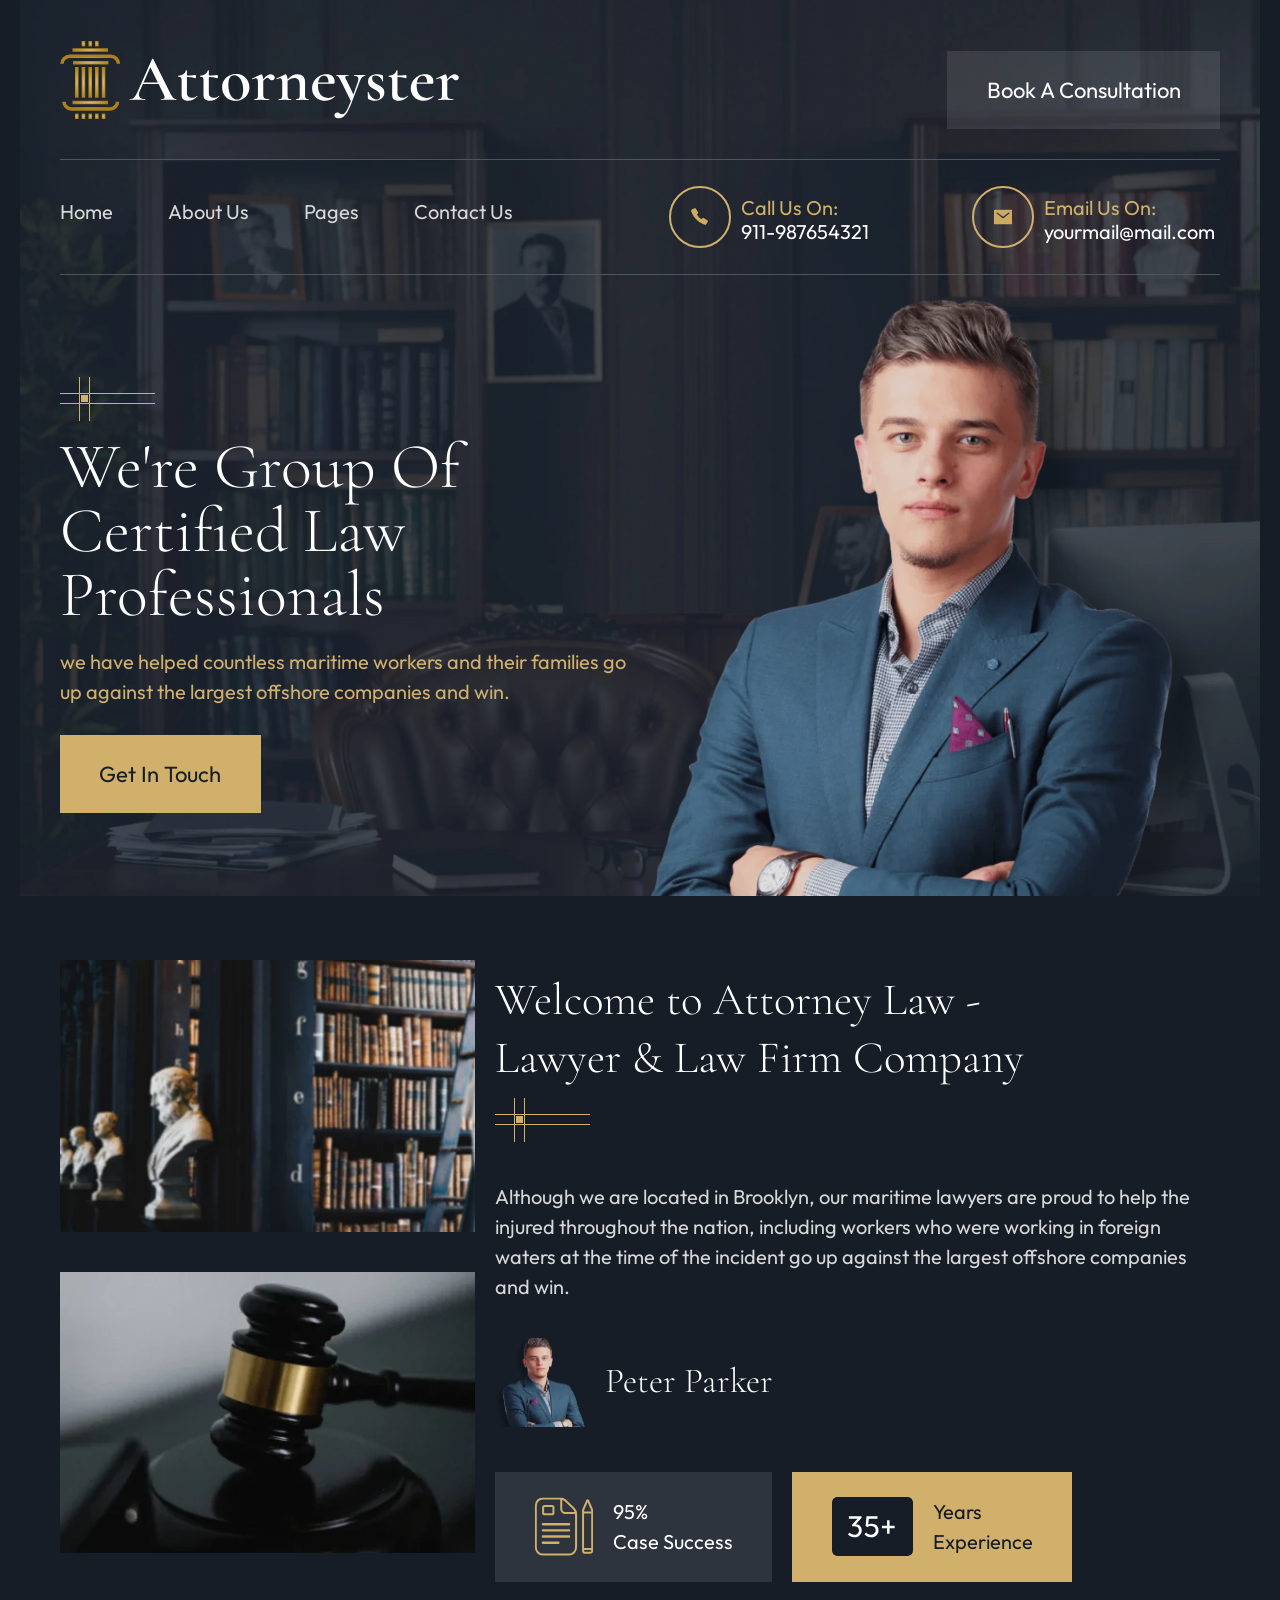
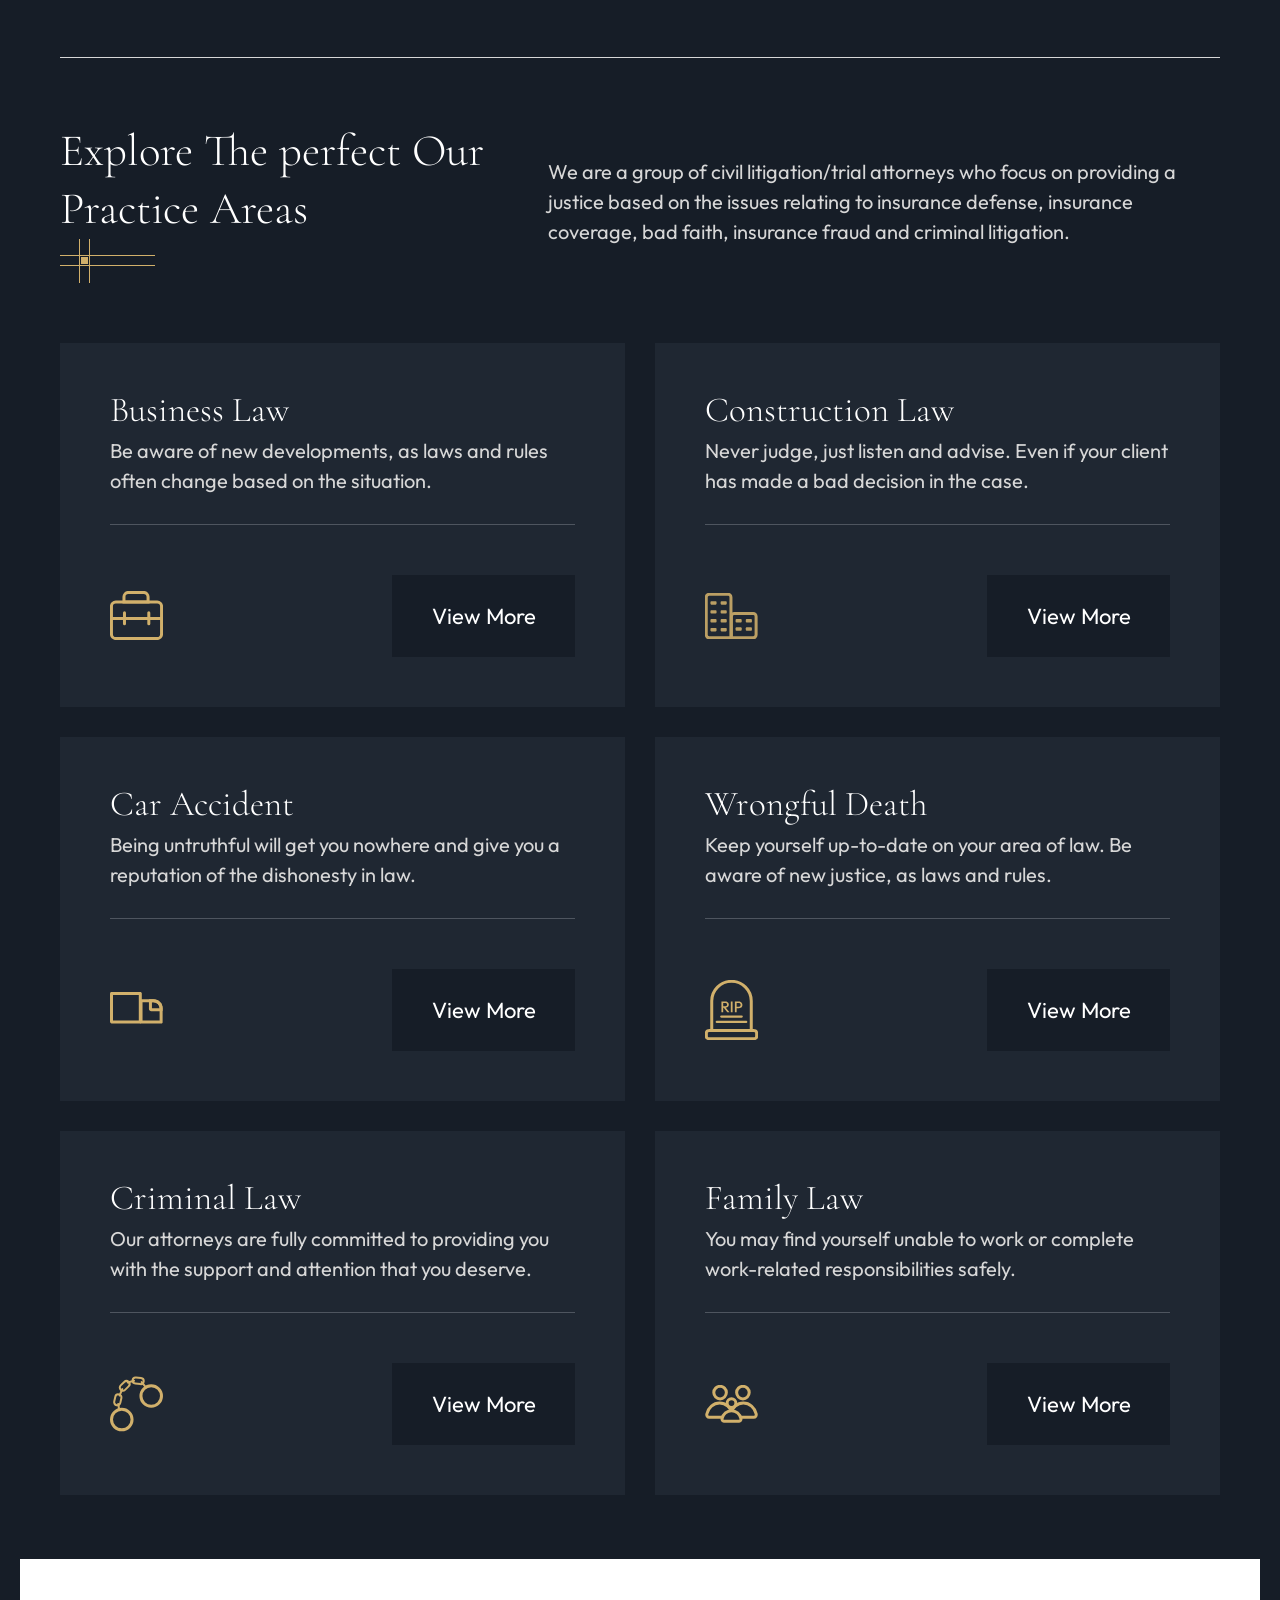
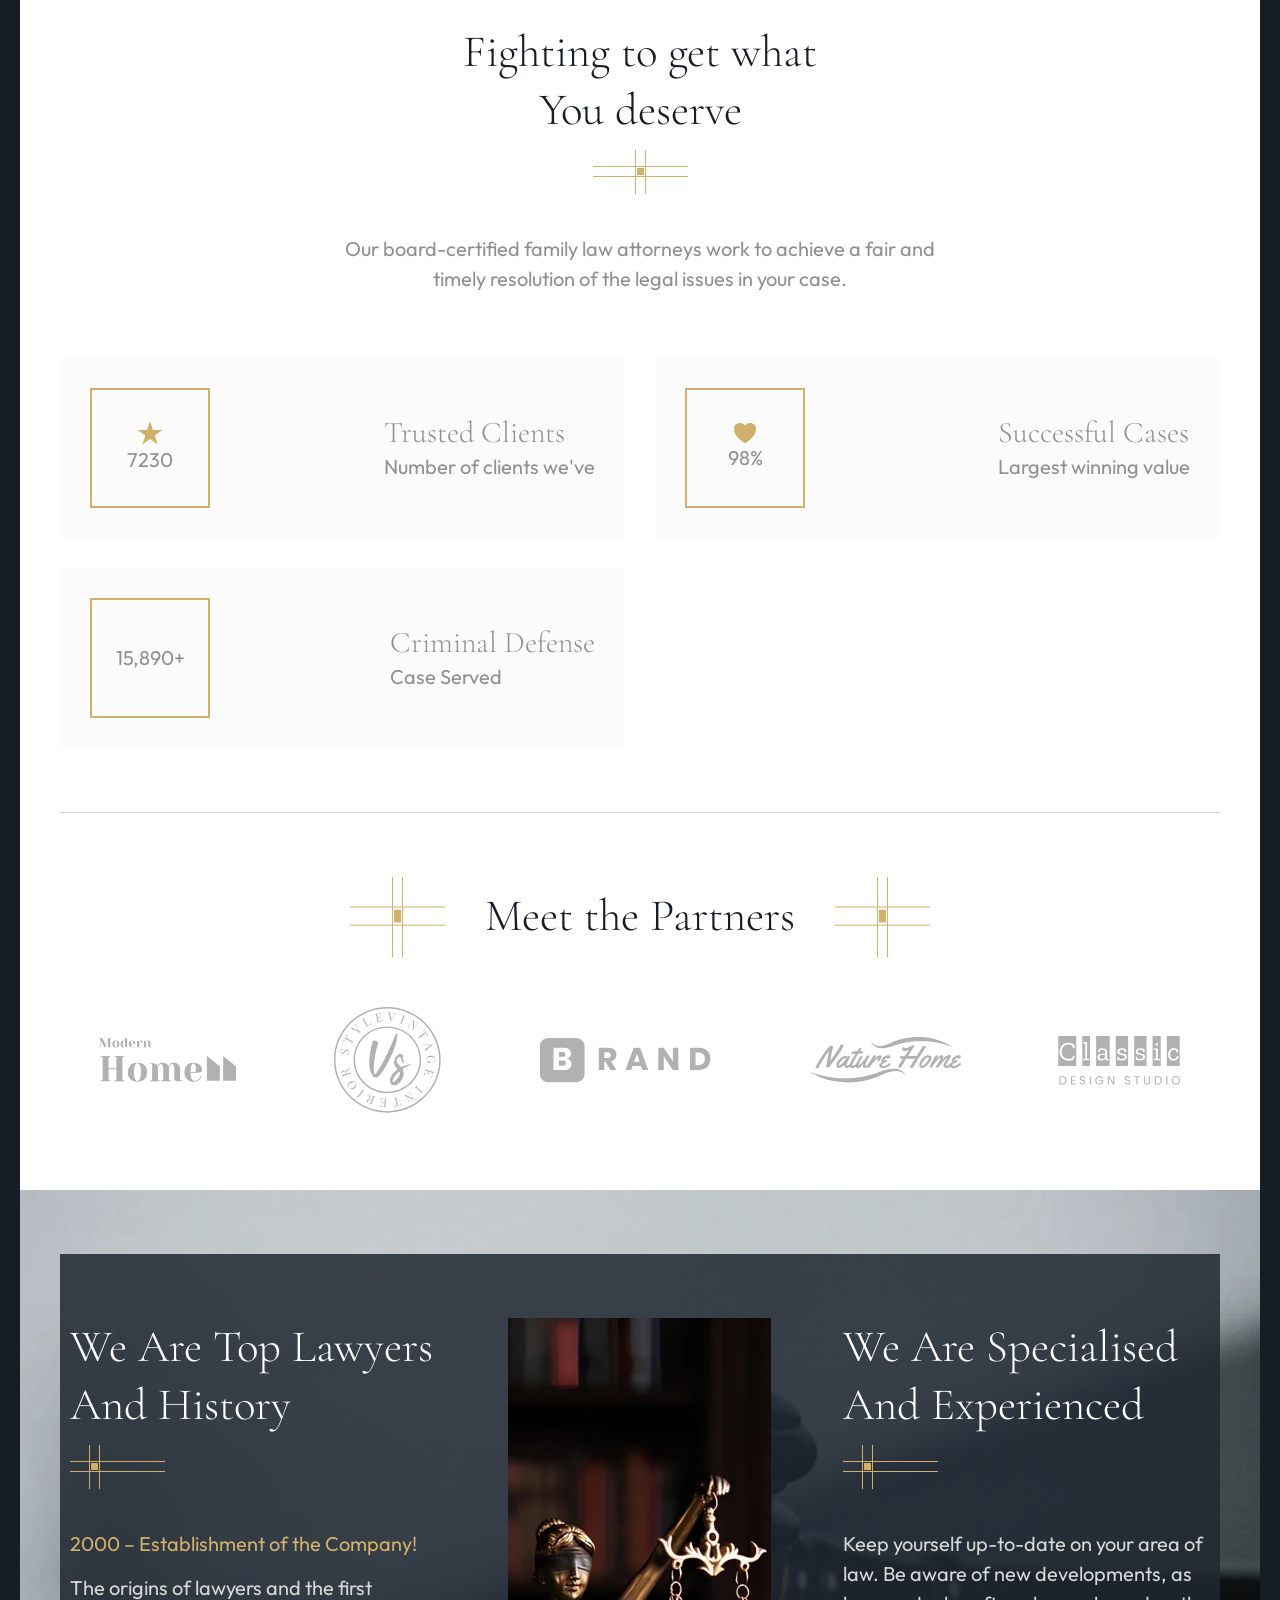
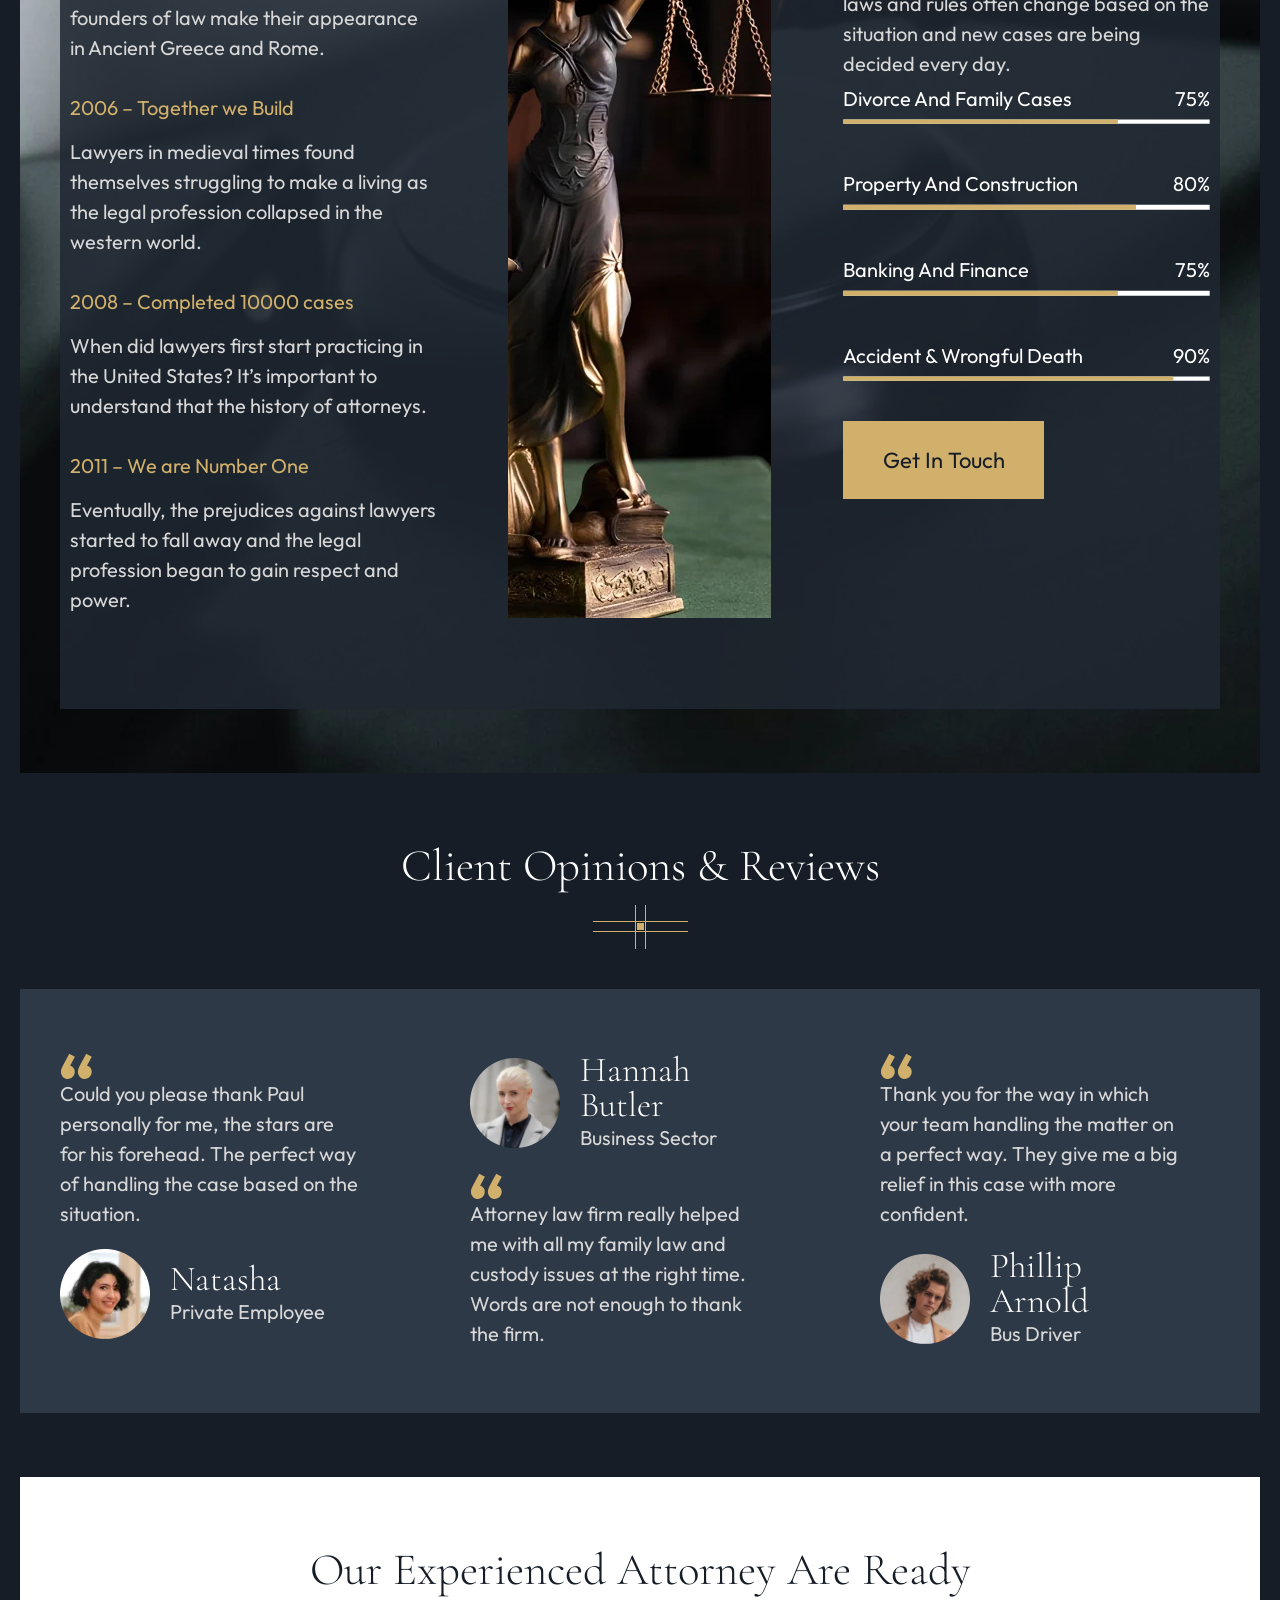
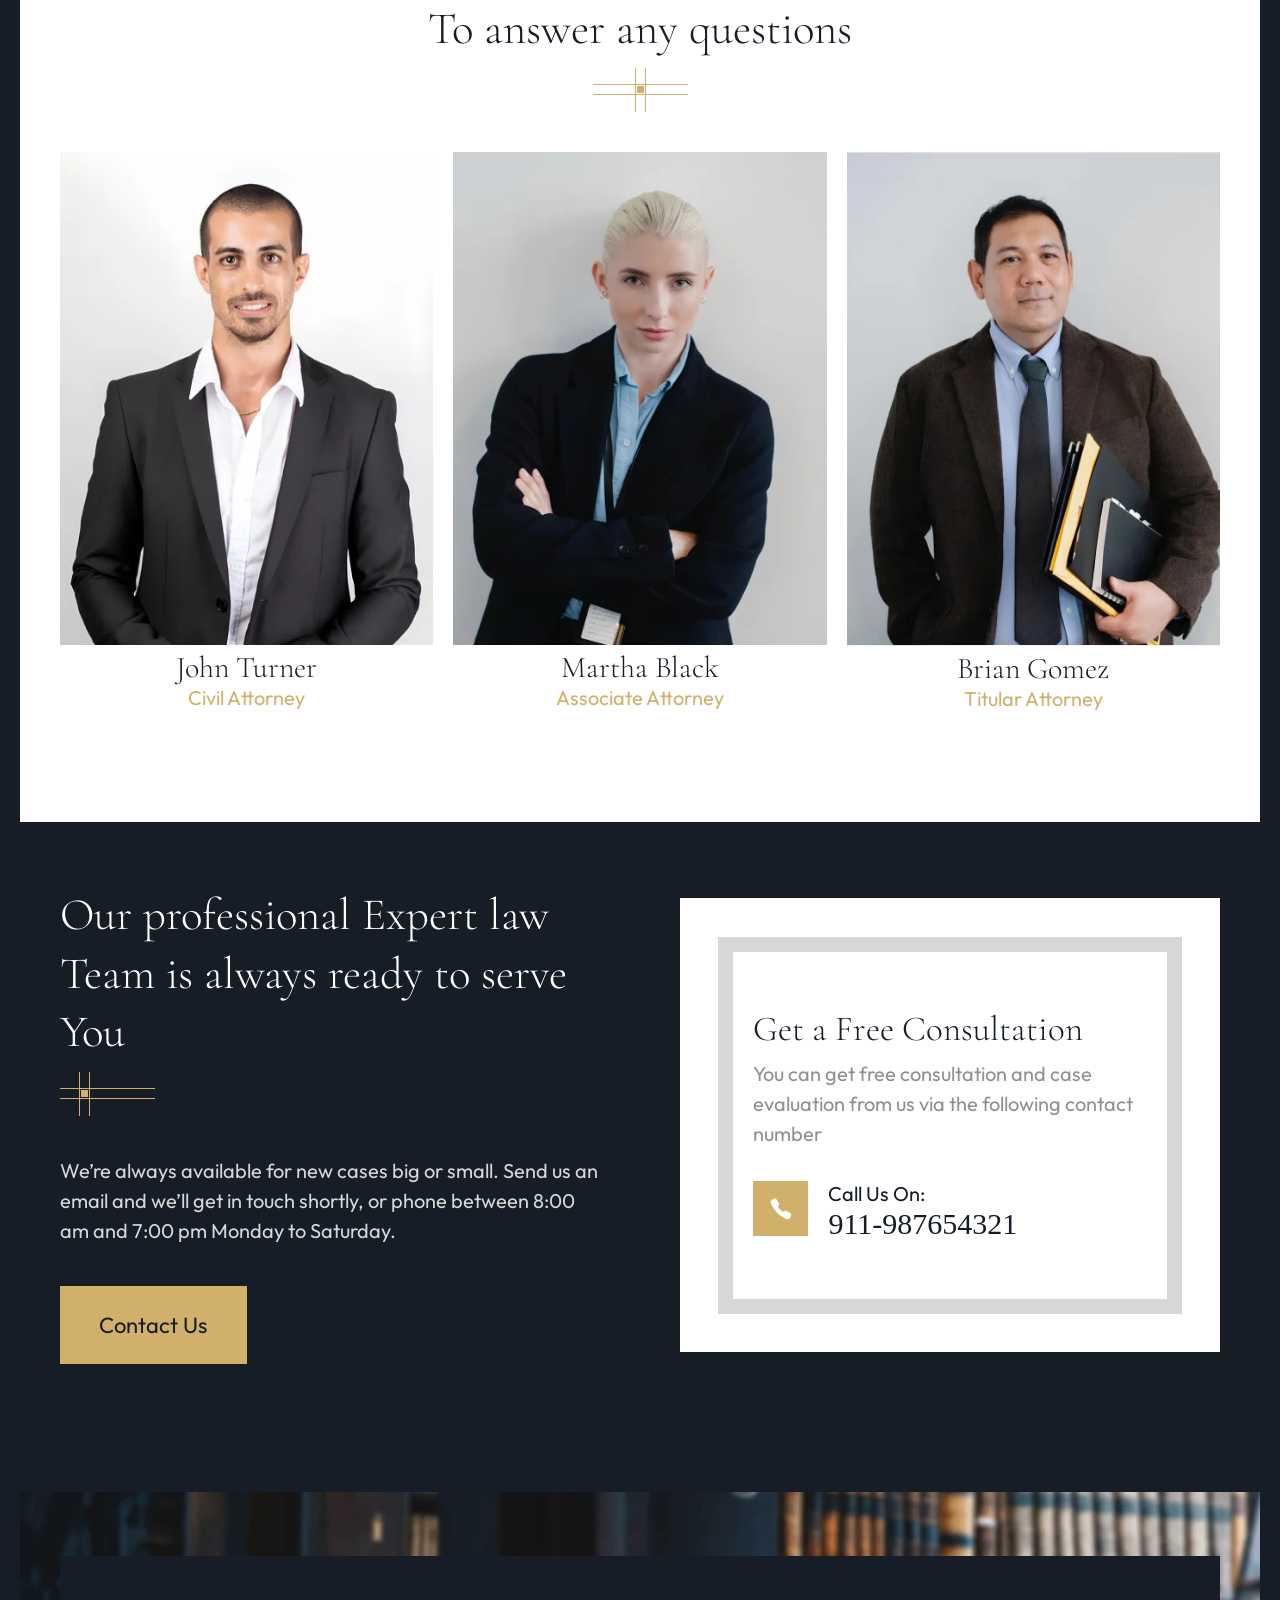
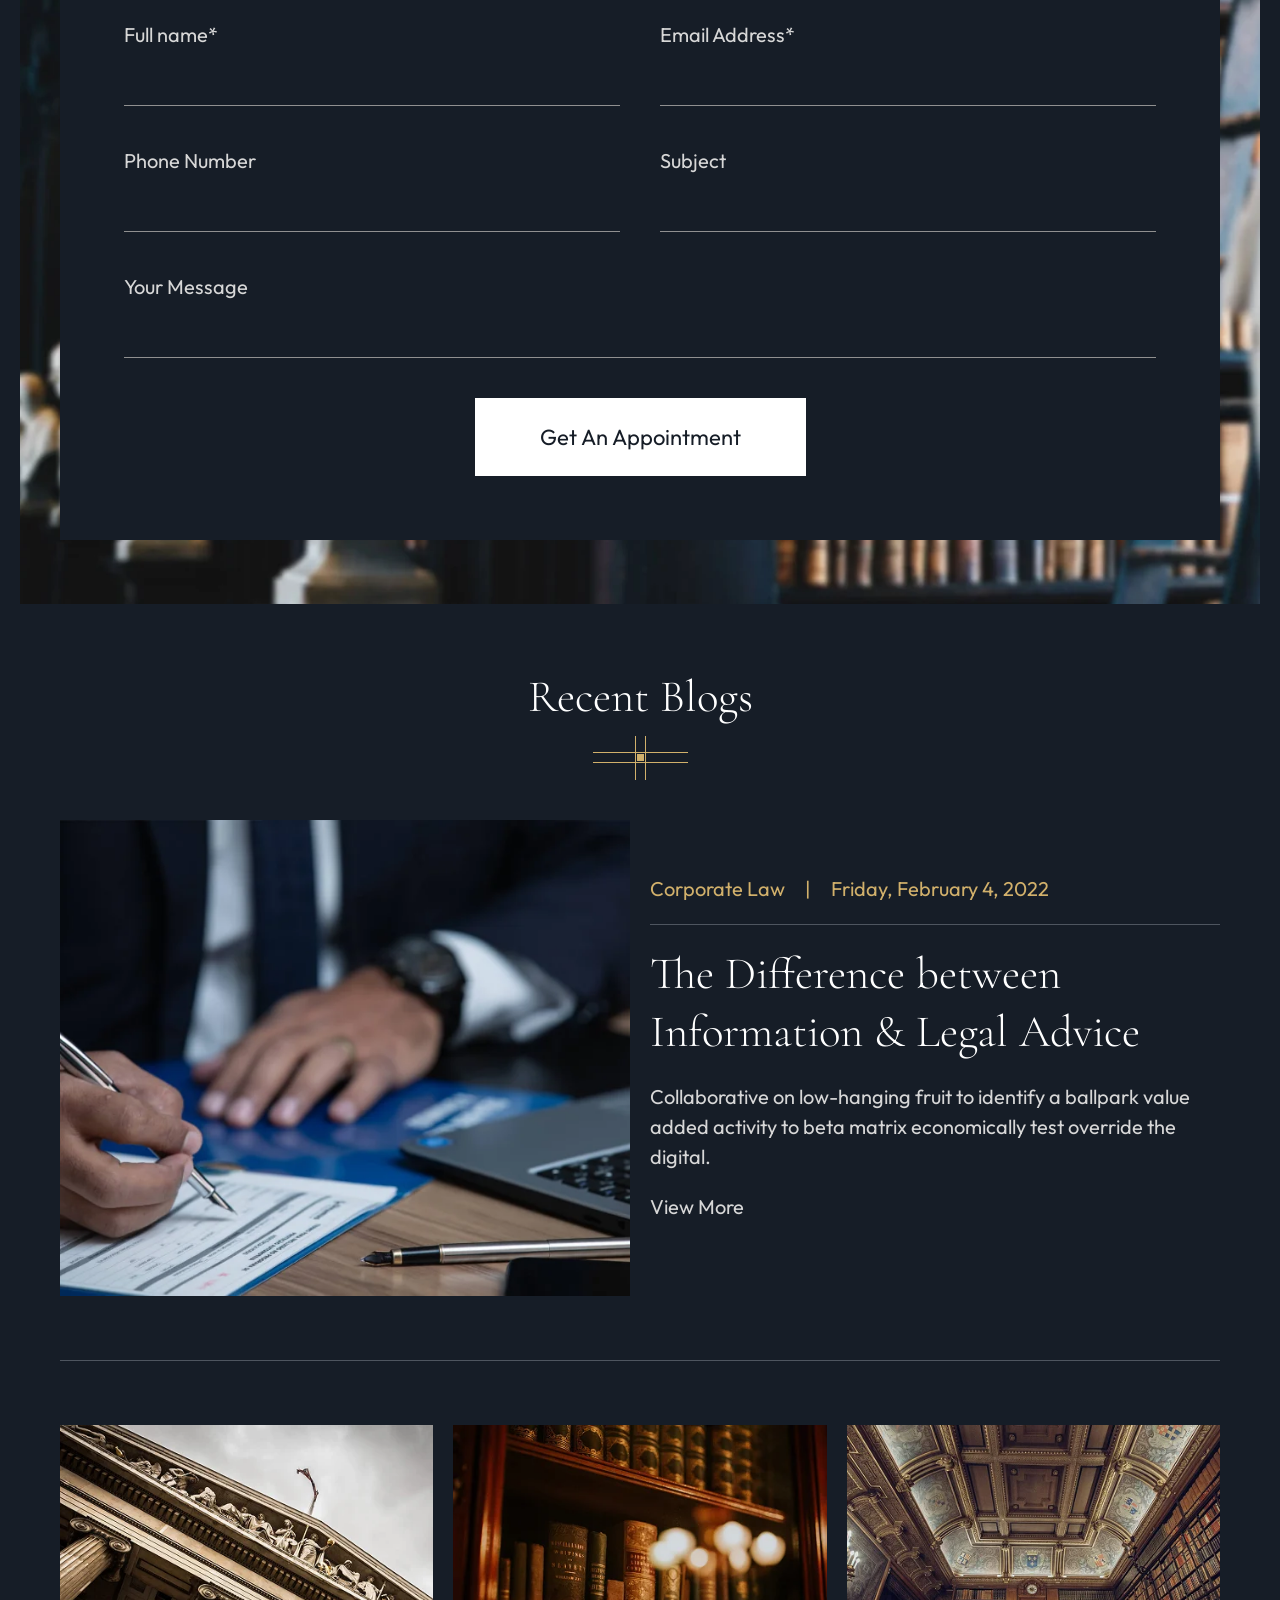
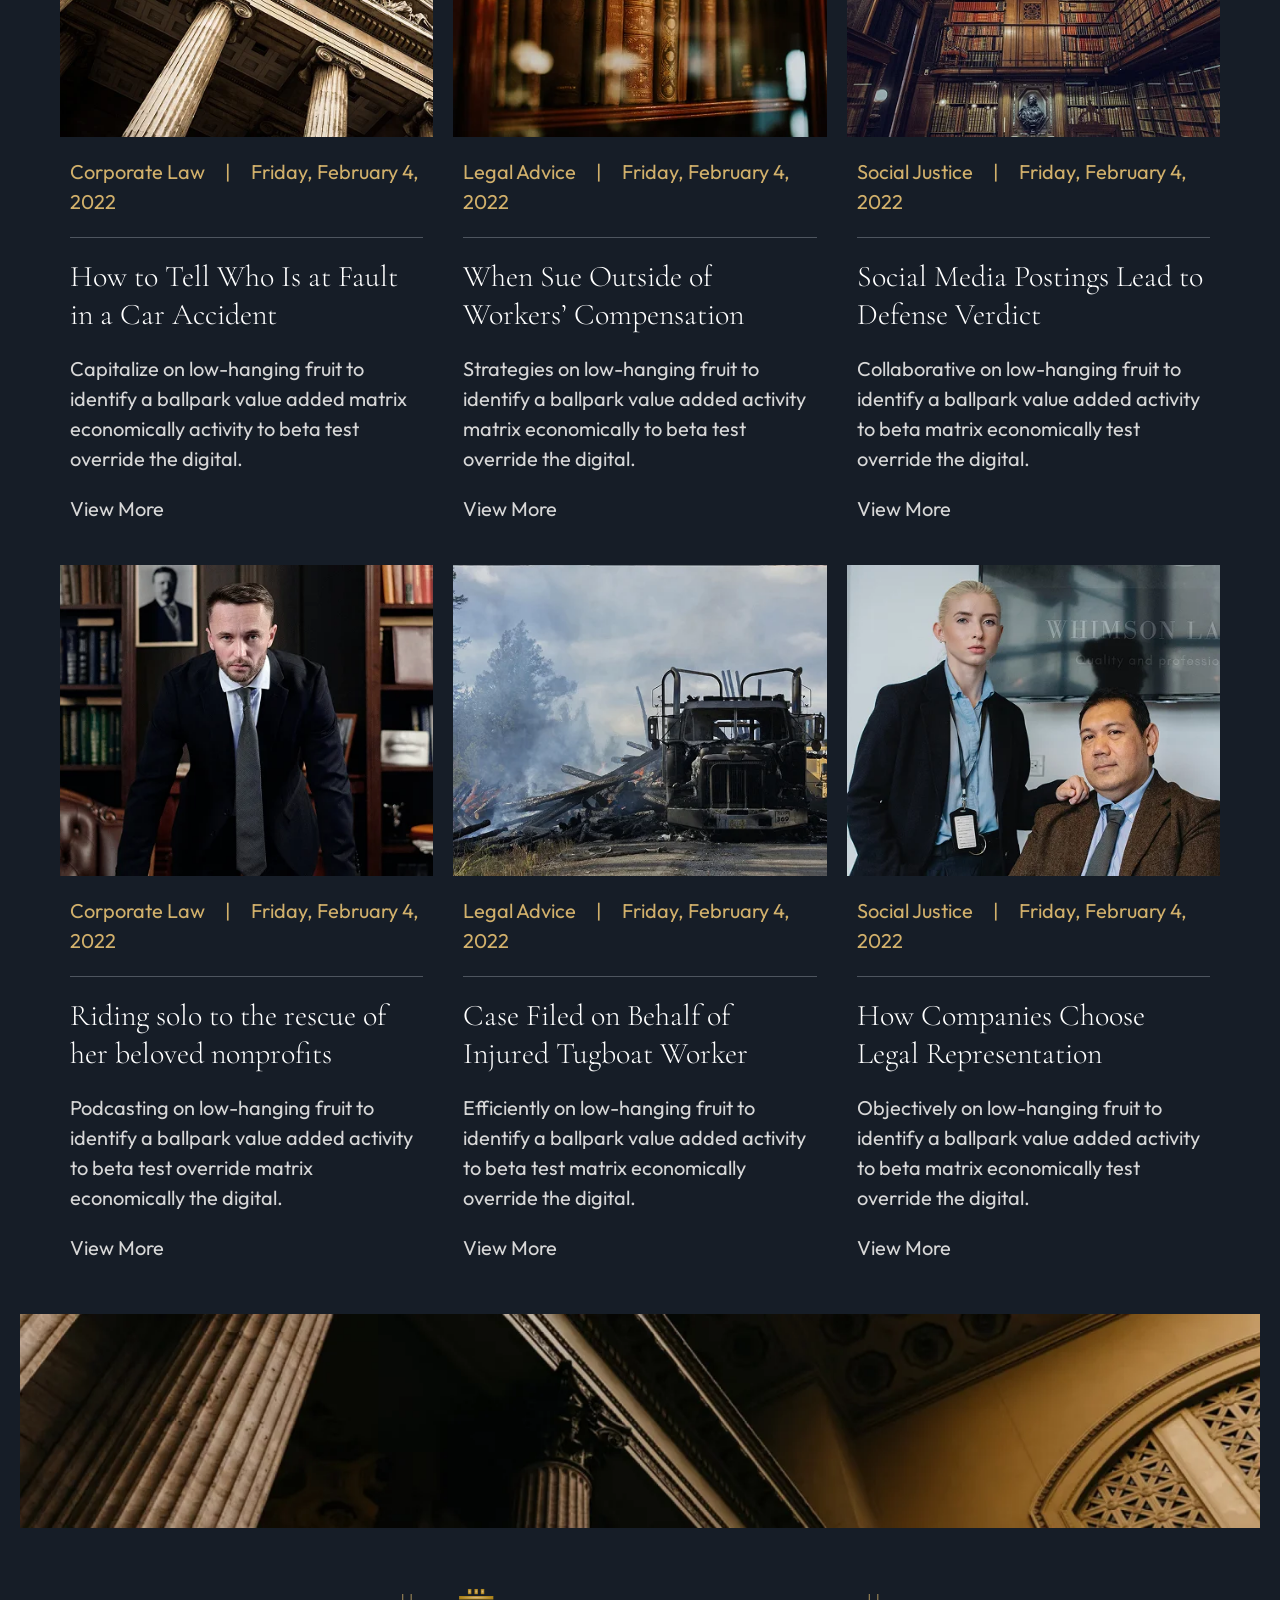
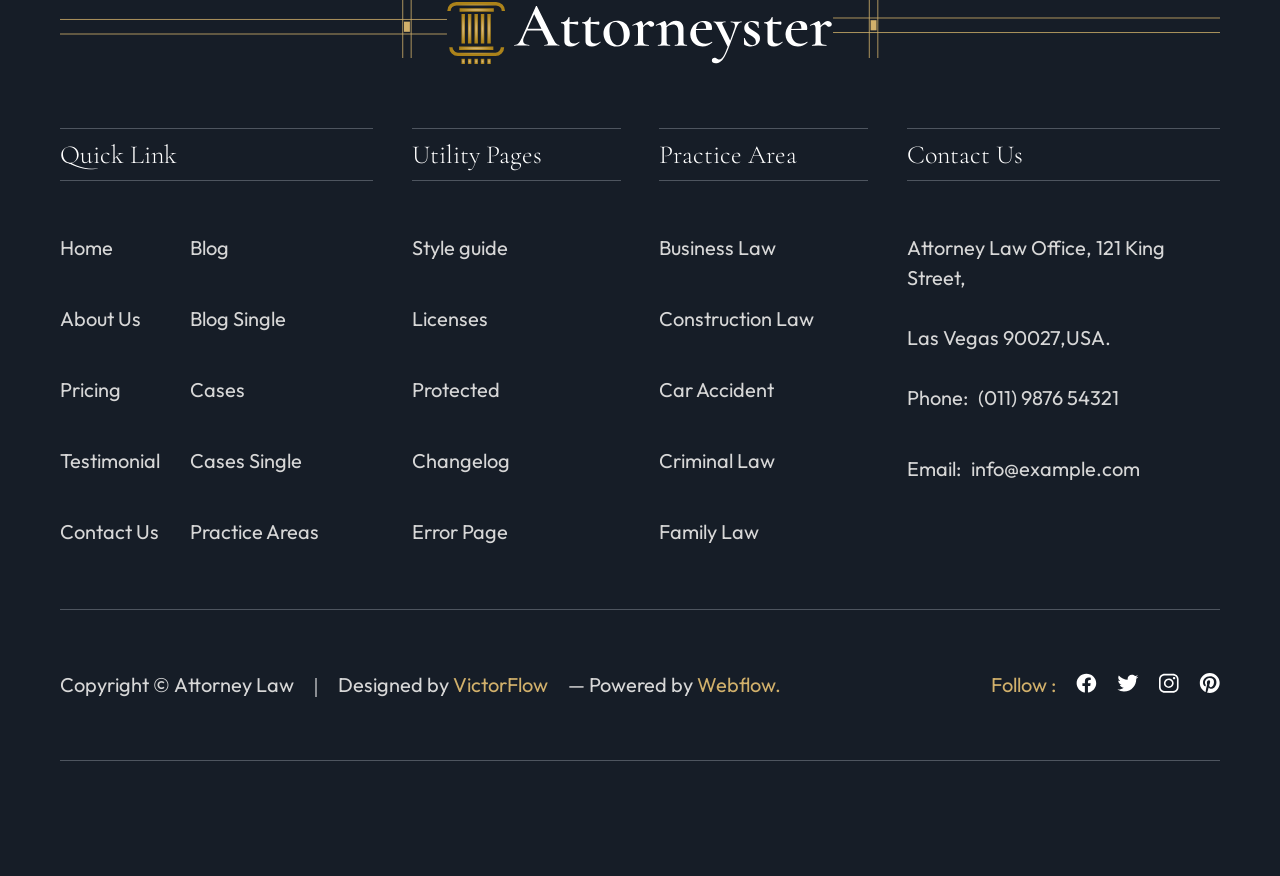
==== commit c2b3d64f: "add burger" ====
--- a/index.html
+++ b/index.html
@@ -1 +1 @@
-<!doctype html><html lang="ru"><head><meta charset="UTF-8"><meta name="viewport" content="width=device-width,initial-scale=1"><meta name="description" content="Attorneyster"><meta name="theme-color" content="#ffffff"><link rel="icon" type="image/png" href="./favicon-96x96.png" sizes="96x96"/><link rel="icon" type="image/svg+xml" href="./favicon.svg"/><link rel="shortcut icon" href="./favicon.ico"/><link rel="apple-touch-icon" sizes="180x180" href="./apple-touch-icon.png"/><meta name="apple-mobile-web-app-title" content="Attorneyster"/><link rel="manifest" href="./site.webmanifest"/><title>Attorneyster</title><script type="module" crossorigin src="./assets/index-55058d6b.js"></script><link rel="stylesheet" href="./assets/index-fca77cce.css"></head><body class="body"><div class="header-section"><div class="common-block container"><header class="header-contianer"><div class="logo-contianer"><img src="./assets/logo-top-5c1a9d5b.svg" alt="" srcset=""> <button class="transparent-btn">Book A Consultation</button></div><div class="desktop-nav"><nav><ul><li><a href="#"><p>Home</p></a></li><li><a href="#"><p>About Us</p></a></li><li><a href="#"><p>Pages</p></a></li><li><a href="#"><p>Contact Us</p></a></li></ul></nav><div class="contacts-block"><ul><li><div class="contacts-item"><img src="./assets/ico-phone-826e0a2e.svg" alt=""><div><p>Call Us On:</p><a href="tel:+-------321">911-987654321</a></div></div></li><li><div class="contacts-item"><img src="./assets/ico-mail-9c91b417.svg" alt=""><div><p>Email Us On:</p><a href="mailto:">yourmail@mail.com</a></div></div></li></ul></div></div></header><div class="content-container"><div class="desc-btn-block"><img src="./assets/ico-common-grid-9f84143c.svg" alt=""><h1>We're Group Of Certified Law Professionals</h1><p>we have helped countless maritime workers and their families go up against the largest offshore companies and win.</p><button class="yellow-button">Get In Touch</button></div><div class="banner-img"><picture><source srcset="./assets/banner-img_1x-17ad7436.webp, ./assets/banner-img_2x-5a72ae33.webp 2x, ./assets/banner-img_3x-df0ce06f.webp 3x" type="image/webp"><source srcset="./assets/banner-img_1x-9040eb29.png, ./assets/banner-img_2x-20cb872e.png 2x, ./assets/banner-img_3x-47c24662.png 3x" type="image/png"><img src="./assets/banner-img_1x-9040eb29.png" alt="Lawyar" width="672" height="708"></picture></div></div></div></div><section class="welcome-section"><div class="content-container container"><div class="banner-img"><picture><source srcset="./assets/welcome-img01_1x-e65b2476.webp, ./assets/welcome-img01_2x-bad43625.webp 2x, ./assets/welcome-img01_3x-764e54c5.webp 3x" type="image/webp"><source srcset="./assets/welcome-img01_1x-623400e2.jpg, ./assets/welcome-img01_2x-60dacdf9.jpg 2x, ./assets/welcome-img01_3x-ac64699c.jpg 3x" type="image/jpeg"><img loading="lazy" src="./assets/welcome-img01_1x-623400e2.jpg" alt="Lawyar" width="440" height="289"></picture><picture><source srcset="./assets/welcome-img02_1x-fc394f40.webp, ./assets/welcome-img02_2x-e03f19cd.webp 2x, ./assets/welcome-img02_3x-810782ac.webp 3x" type="image/webp"><source srcset="./assets/welcome-img02_1x-c4610b88.jpg, ./assets/welcome-img02_2x-2e6630d9.jpg 2x, ./assets/welcome-img02_3x-8c83a704.jpg 3x" type="image/jpeg"><img loading="lazy" src="./assets/welcome-img02_1x-c4610b88.jpg" alt="Lawyar" width="440" height="289"></picture></div><div class="desc-btn-block"><h2>Welcome to Attorney Law -<br class="mob-hidden">Lawyer &amp; Law Firm Company</h2><img loading="lazy" src="./assets/ico-common-grid-9f84143c.svg" alt=""><p>Although we are located in Brooklyn, our maritime lawyers are proud to help the injured throughout the nation, including workers who were working in foreign waters at the time of the incident go up against the largest offshore companies and win.</p><div class="lawyer-block"><picture><source srcset="[data-uri], ./assets/ico-lawyer_2x-d36f7f5d.webp 2x, ./assets/ico-lawyer_3x-f83e2635.webp 3x" type="image/webp"><source srcset="./assets/ico-lawyer_1x-7527db85.png, ./assets/ico-lawyer_2x-5db031d8.png 2x, ./assets/ico-lawyer_3x-277b2874.png 3x" type="image/png"><img loading="lazy" src="./assets/ico-lawyer_1x-7527db85.png" alt="Lawyar" width="90" height="90"></picture><h3>Peter Parker</h3></div><div class="btns-block"><button class="transparent-btn"><img loading="lazy" src="./assets/ico-case-4990f279.svg" alt="" srcset=""><p>95%<br>Case Success</p></button> <button class="yellow-button"><img loading="lazy" src="./assets/ico-years-950f380c.svg" alt="" srcset=""><p>Years<br>Experience</p></button></div></div></div></section><section class="explore"><div class="container"><div class="heading-block"><div><h2>Explore The perfect Our Practice Areas</h2><img loading="lazy" src="./assets/ico-common-grid-9f84143c.svg" alt=""></div><p>We are a group of civil litigation/trial attorneys who focus on providing a justice based on the issues relating to insurance defense, insurance coverage, bad faith, insurance fraud and criminal litigation.</p></div><div class="cases-block"><div class="case-card"><h3>Business Law</h3><p>Be aware of new developments, as laws and rules often change based on the situation.</p><div class="ico-btn-block"><img loading="lazy" src="./assets/ico-business-21d2cca1.svg" alt=""> <button>View More</button></div></div><div class="case-card"><h3>Construction Law</h3><p>Never judge, just listen and advise. Even if your client has made a bad decision in the case.</p><div class="ico-btn-block"><img loading="lazy" src="./assets/ico-construct-0a075b9d.svg" alt=""> <button>View More</button></div></div><div class="case-card"><h3>Car Accident</h3><p>Being untruthful will get you nowhere and give you a reputation of the dishonesty in law.</p><div class="ico-btn-block"><img loading="lazy" src="./assets/ico-car-7db37353.svg" alt=""> <button>View More</button></div></div><div class="case-card"><h3>Wrongful Death</h3><p>Keep yourself up-to-date on your area of law. Be aware of new justice, as laws and rules.</p><div class="ico-btn-block"><img loading="lazy" src="./assets/ico-death-e2e195d3.svg" alt=""> <button>View More</button></div></div><div class="case-card"><h3>Criminal Law</h3><p>Our attorneys are fully committed to providing you with the support and attention that you deserve.</p><div class="ico-btn-block"><img loading="lazy" src="./assets/ico-crime-767936e3.svg" alt=""> <button>View More</button></div></div><div class="case-card"><h3>Family Law</h3><p>You may find yourself unable to work or complete work-related responsibilities safely.</p><div class="ico-btn-block"><img loading="lazy" src="./assets/ico-family-250385cd.svg" alt=""> <button>View More</button></div></div></div></div></section><section class="results"><div class="container"><div class="heading-center-block"><h2>Fighting to get what</h2><h2>You deserve</h2><img loading="lazy" src="./assets/ico-grid-center-b41ee8c0.svg" alt=""><p>Our board-certified family law attorneys work to achieve a fair and<br class="mob-hidden">timely resolution of the legal issues in your case.</p></div><div class="cards-block"><div class="card"><div class="bg-block"><h4>Trusted Clients</h4><p>Number of clients we've</p></div><div class="gray-block"><div class="yellow-squere"><img loading="lazy" src="./assets/ico-star-d578c938.svg" alt=""><p>7230</p></div><div><h4>Trusted Clients</h4><p>Number of clients we've</p></div></div></div><div class="card"><div class="bg-block"><h4>Trusted Clients</h4><p>Number of clients we've</p></div><div class="gray-block"><div class="yellow-squere"><img loading="lazy" src="./assets/ico-heart-b9b54a3a.svg" alt=""><p>98%</p></div><div><h4>Successful Cases</h4><p>Largest winning value</p></div></div></div><div class="card"><div class="bg-block"><h4>Criminal Defense</h4><p>Case Served</p></div><div class="gray-block"><div class="yellow-squere"><p>15,890+</p></div><div><h4>Criminal Defense</h4><p>Case Served</p></div></div></div></div></div></section><section class="partners"><div class="container"><div class="heading-block"><img loading="lazy" src="./assets/ico-grid-center-squere-f04c9762.svg" alt="" srcset=""><h2>Meet the Partners</h2><img loading="lazy" src="./assets/ico-grid-center-squere-f04c9762.svg" alt="" srcset=""></div><div class="partners-block"><a href="#" target="_blank" rel="noopener noreferrer"><svg loading="lazy" class="partner01" width="137" height="45" viewBox="0 0 137 45" fill="none" xmlns="http://www.w3.org/2000/svg"><g clip-path="url(#clip0_2_313)"><path d="M12.1372 0.985352V1.17702L11.333 1.36868V9.86083L12.1372 10.0525V10.2442H8.32476V10.0525L9.12895 9.86083V2.62186L5.9718 10.3768H5.56968L1.47432 2.62186V9.65442L2.54656 10.0525V10.2442H0V10.0525L1.07224 9.65442V1.36868L0.268049 1.17702V0.985352H1.93597C2.18914 0.985352 2.41253 1.01484 2.59124 1.07381C2.76994 1.13278 2.94867 1.2065 3.0827 1.3097C3.23163 1.41291 3.35076 1.53086 3.45501 1.66355C3.55926 1.79624 3.64861 1.95841 3.73797 2.12059L6.65683 7.64933L8.89067 2.12059C8.96513 1.92892 9.03961 1.76675 9.14386 1.63406C9.23321 1.50137 9.35232 1.38342 9.48635 1.28022C9.62038 1.17702 9.78422 1.1033 9.97782 1.05907C10.1714 1.01484 10.4097 0.985352 10.7075 0.985352H12.1372Z" fill="#B1B1B1"/><path d="M16.9028 3.44775C17.4538 3.44775 17.9601 3.52147 18.392 3.68364C18.8239 3.84582 19.1962 4.08171 19.5089 4.37658C19.8216 4.68619 20.045 5.05477 20.2088 5.48233C20.3727 5.90988 20.4471 6.41116 20.4471 6.95666C20.4471 7.50216 20.3727 8.00343 20.2088 8.43099C20.045 8.85855 19.8067 9.22713 19.5089 9.53674C19.1962 9.84635 18.8239 10.0675 18.392 10.2297C17.9601 10.3918 17.4538 10.4656 16.9028 10.4656C16.3517 10.4656 15.8454 10.3918 15.4135 10.2297C14.9817 10.0675 14.6094 9.83161 14.2966 9.53674C13.9839 9.22713 13.7605 8.85855 13.5967 8.43099C13.4329 8.00343 13.3584 7.50216 13.3584 6.95666C13.3584 6.41116 13.4329 5.90988 13.5967 5.48233C13.7605 5.05477 13.9988 4.68619 14.2966 4.37658C14.6094 4.06697 14.9817 3.84582 15.4135 3.68364C15.8454 3.52147 16.3369 3.44775 16.9028 3.44775ZM16.9028 10.2149C17.0517 10.2149 17.2006 10.1707 17.3644 10.0675C17.5133 9.9643 17.6474 9.80212 17.7665 9.55148C17.8856 9.30085 17.9899 8.97649 18.0644 8.56368C18.1388 8.13612 18.1835 7.60536 18.1835 6.9714C18.1835 6.3227 18.1388 5.79194 18.0644 5.37912C17.9899 4.96631 17.8856 4.62721 17.7665 4.39132C17.6474 4.15543 17.5133 3.97851 17.3644 3.87531C17.2155 3.7721 17.0666 3.72787 16.9028 3.72787C16.7538 3.72787 16.6049 3.7721 16.4411 3.87531C16.2922 3.97851 16.1581 4.14069 16.039 4.39132C15.9198 4.64196 15.8156 4.96631 15.7412 5.37912C15.6667 5.80668 15.622 6.33744 15.622 6.9714C15.622 7.62011 15.6667 8.15087 15.7412 8.56368C15.8156 8.97649 15.9198 9.31559 16.039 9.55148C16.1581 9.78738 16.2922 9.9643 16.4411 10.0675C16.59 10.1559 16.7389 10.2149 16.9028 10.2149Z" fill="#B1B1B1"/><path d="M26.9551 0.985352C27.7593 0.985352 28.1614 1.38343 28.1614 2.17956V9.87558L28.9656 10.0672V10.2589H27.7593C27.4317 10.2589 27.1785 10.2147 26.9849 10.1115C26.7913 10.0082 26.6275 9.89032 26.5233 9.77237C26.3892 9.62494 26.285 9.44802 26.2254 9.2711C26.1063 9.50699 25.9574 9.69866 25.7786 9.87558C25.6297 10.023 25.4212 10.1557 25.1681 10.2884C24.9149 10.4211 24.617 10.48 24.2745 10.48C23.8873 10.48 23.5299 10.4063 23.2023 10.2589C22.8598 10.1115 22.5768 9.89032 22.3385 9.59545C22.1003 9.30059 21.8918 8.932 21.7578 8.50445C21.6088 8.06215 21.5493 7.56087 21.5493 6.97114C21.5493 6.38141 21.6237 5.88014 21.7578 5.43784C21.9067 4.99554 22.1003 4.6417 22.3683 4.34683C22.6215 4.05197 22.9343 3.83082 23.2917 3.68338C23.6491 3.53595 24.0512 3.46223 24.4979 3.46223C24.7362 3.46223 24.9447 3.49172 25.1383 3.53595C25.3319 3.59492 25.4957 3.6539 25.6297 3.72761C25.7935 3.80133 25.9276 3.88979 26.0467 3.99299V1.41291L25.2425 1.22125V1.02959H26.9551V0.985352ZM26.0169 4.37632C25.9127 4.27311 25.8233 4.18466 25.7042 4.11094C25.6 4.03722 25.4957 3.97825 25.3766 3.91928C25.2574 3.8603 25.1383 3.84556 25.0043 3.84556C24.8405 3.84556 24.6766 3.88979 24.5277 3.97825C24.3788 4.06671 24.2596 4.21414 24.1405 4.43529C24.0362 4.65644 23.9469 4.98079 23.8873 5.37886C23.8278 5.79168 23.798 6.30769 23.798 6.9564C23.798 7.59036 23.8278 8.09163 23.8873 8.4897C23.9469 8.88777 24.0214 9.19738 24.1256 9.41853C24.215 9.63968 24.3192 9.80186 24.4533 9.87558C24.5724 9.94929 24.6915 9.99352 24.8107 9.99352C25.0192 9.99352 25.1978 9.93455 25.3468 9.83135C25.4957 9.72814 25.6148 9.59545 25.7191 9.46276C25.8382 9.30058 25.9425 9.12367 26.0318 8.932V4.37632H26.0169Z" fill="#B1B1B1"/><path d="M33.4479 10.4802C32.3012 10.4802 31.4077 10.1706 30.7822 9.55139C30.1419 8.93217 29.8291 8.06232 29.8291 6.97131C29.8291 6.42581 29.9036 5.92454 30.0674 5.49698C30.2312 5.06942 30.4546 4.70084 30.7376 4.39123C31.0205 4.08162 31.363 3.86047 31.78 3.6983C32.1821 3.53612 32.6288 3.4624 33.1203 3.4624C33.6266 3.4624 34.0734 3.53612 34.4606 3.66881C34.8627 3.81624 35.1903 4.00791 35.4733 4.2438C35.7562 4.47969 35.9647 4.75981 36.1136 5.08417C36.2626 5.40852 36.337 5.74762 36.337 6.1162C36.337 6.23414 36.337 6.35209 36.3221 6.44055C36.3072 6.52901 36.2924 6.61747 36.2775 6.69119C36.2477 6.77965 36.2328 6.85337 36.203 6.91234C35.8158 6.98606 35.3988 7.05977 34.952 7.104C34.5797 7.16297 34.1479 7.2072 33.6564 7.23669C33.165 7.26618 32.6586 7.29567 32.1225 7.29567C32.1225 7.84117 32.1672 8.29821 32.2416 8.66679C32.3161 9.03538 32.4352 9.33024 32.5693 9.53665C32.7182 9.7578 32.882 9.90523 33.0756 9.99369C33.2692 10.0822 33.4926 10.1264 33.716 10.1264C33.9841 10.1264 34.2372 10.0822 34.4755 9.97895C34.7137 9.87575 34.9222 9.7578 35.0861 9.59562C35.2648 9.43345 35.3988 9.24178 35.503 9.03538C35.6073 8.82897 35.652 8.62256 35.652 8.40141H35.9796C35.9796 8.66679 35.92 8.91743 35.8009 9.16806C35.6818 9.4187 35.5031 9.63985 35.2797 9.83151C35.0563 10.0232 34.7882 10.1706 34.4755 10.2886C34.1776 10.4212 33.8351 10.4802 33.4479 10.4802ZM32.1076 6.95657C32.4055 6.95657 32.6735 6.95657 32.9118 6.94183C33.1501 6.92708 33.3437 6.91234 33.5075 6.8976C33.7011 6.88285 33.85 6.85336 33.984 6.83862C33.9989 6.75016 34.0287 6.64696 34.0436 6.54376C34.0585 6.44055 34.0734 6.33735 34.0883 6.2194C34.1032 6.10145 34.1032 5.96877 34.1032 5.83608C34.1032 5.43801 34.0734 5.09891 34.0138 4.83353C33.9542 4.56815 33.8798 4.347 33.7755 4.17008C33.6862 4.0079 33.5819 3.87521 33.4479 3.81624C33.3139 3.75727 33.2096 3.71304 33.0905 3.71304C32.9714 3.71304 32.8522 3.75727 32.7331 3.84573C32.614 3.93419 32.5097 4.09636 32.4055 4.31751C32.3161 4.55341 32.2268 4.87776 32.1672 5.30532C32.1076 5.73287 32.1076 6.27837 32.1076 6.95657Z" fill="#B1B1B1"/><path d="M41.9663 3.90443C41.6982 3.90443 41.46 3.96341 41.2515 4.06661C41.043 4.16981 40.8643 4.3025 40.7154 4.43519C40.5515 4.59737 40.4175 4.77429 40.2835 4.96595V9.87548L41.0877 10.0671V10.2588H37.3348V10.0671L38.139 9.87548V4.03712L37.3348 3.84546V3.6538H38.5411C38.8538 3.6538 39.107 3.71277 39.3155 3.81597C39.5091 3.91918 39.6729 4.03712 39.792 4.15507C39.9261 4.3025 40.0303 4.46468 40.0899 4.6416C40.2239 4.44993 40.3877 4.27302 40.5813 4.11084C40.7452 3.97815 40.9537 3.8602 41.2068 3.74226C41.46 3.62431 41.7429 3.58008 42.0855 3.58008C42.562 3.58008 42.9194 3.69803 43.1577 3.90443C43.396 4.12558 43.5002 4.43519 43.5002 4.83326C43.5002 5.12813 43.4109 5.37876 43.2322 5.55568C43.0534 5.7326 42.8003 5.82106 42.5024 5.82106C42.428 5.82106 42.3684 5.82106 42.2939 5.82106C42.2195 5.82106 42.1748 5.80632 42.1301 5.80632C42.0706 5.79158 42.011 5.79158 41.9663 5.76209V3.90443Z" fill="#B1B1B1"/><path d="M49.2635 5.62937C49.2635 5.3345 49.2337 5.06912 49.1742 4.84798C49.1146 4.62683 49.0402 4.4499 48.9359 4.31721C48.8466 4.16978 48.7423 4.06658 48.6083 4.0076C48.4892 3.94863 48.37 3.9044 48.2508 3.9044C48.0424 3.9044 47.8637 3.96337 47.7148 4.06658C47.5658 4.16978 47.4318 4.30247 47.3424 4.43516C47.2233 4.59734 47.1339 4.77426 47.0446 4.96592V9.87545L47.8488 10.0671V10.2587H44.0959V10.0671L44.9001 9.87545V4.03709L44.0959 3.84543V3.65376H45.3022C45.615 3.65376 45.8681 3.71274 46.0766 3.81594C46.2702 3.91914 46.434 4.03709 46.5532 4.15504C46.6872 4.30247 46.7914 4.46465 46.851 4.64157C46.9701 4.42042 47.1191 4.21401 47.2978 4.03709C47.4467 3.88966 47.6552 3.75697 47.8935 3.62428C48.1317 3.49159 48.4444 3.43262 48.8019 3.43262C49.1891 3.43262 49.5465 3.49159 49.8592 3.62428C50.1869 3.74223 50.4549 3.91915 50.6783 4.11081C50.9017 4.31722 51.0804 4.53836 51.2144 4.80374C51.3485 5.06912 51.408 5.3345 51.408 5.61463V9.8607L52.2122 10.0523V10.244H50.4698C49.6656 10.244 49.2635 9.84596 49.2635 9.04982V5.62937Z" fill="#B1B1B1"/><path d="M1.41492 19.5767V19.0312H11.765V19.5767L9.59074 20.1222V31.2535H17.3943V20.1222L15.22 19.5767V19.0312H25.5701V19.5767L23.3958 20.1222V43.1218L25.5701 43.6674V44.2128H15.22V43.6525L17.3943 43.107V32.1527H9.59074V43.107L11.765 43.6525V44.1981H1.41492V43.6525L3.58917 43.107V20.1075L1.41492 19.5767Z" fill="#B1B1B1"/><path d="M38.4368 25.6807C39.9409 25.6807 41.2812 25.9018 42.4726 26.3294C43.6639 26.7569 44.6617 27.3909 45.4957 28.2165C46.3297 29.0421 46.97 30.0447 47.4019 31.2241C47.8338 32.4036 48.0572 33.7305 48.0572 35.2196C48.0572 36.7087 47.8338 38.0355 47.4019 39.215C46.97 40.3945 46.3297 41.3823 45.4957 42.2079C44.6617 43.0335 43.6491 43.6675 42.4726 44.0951C41.2812 44.5226 39.9409 44.7438 38.4368 44.7438C36.9327 44.7438 35.5924 44.5226 34.401 44.0951C33.2096 43.6675 32.2118 43.0335 31.3779 42.2079C30.5439 41.3823 29.9035 40.3797 29.4717 39.215C29.0398 38.0355 28.8164 36.7087 28.8164 35.2196C28.8164 33.7305 29.0398 32.4036 29.4717 31.2241C29.9035 30.0447 30.5439 29.0569 31.3779 28.2165C32.2118 27.3761 33.2245 26.7569 34.401 26.3294C35.5924 25.9018 36.9327 25.6807 38.4368 25.6807ZM38.4368 44.0066C38.8538 44.0066 39.2559 43.8739 39.6729 43.6085C40.0898 43.3431 40.4472 42.8861 40.7749 42.2227C41.1025 41.5592 41.3706 40.6599 41.5791 39.5246C41.7876 38.3894 41.8918 36.9445 41.8918 35.1901C41.8918 33.4356 41.7876 31.9908 41.5791 30.8556C41.3706 29.7203 41.1025 28.821 40.7749 28.1575C40.4472 27.4941 40.075 27.037 39.6729 26.7717C39.2708 26.5063 38.8538 26.3736 38.4368 26.3736C38.0198 26.3736 37.6177 26.5063 37.2007 26.7717C36.7838 27.037 36.4263 27.4941 36.0987 28.1575C35.7711 28.821 35.503 29.7203 35.2945 30.8556C35.086 31.9908 34.9818 33.4356 34.9818 35.1901C34.9818 36.9445 35.086 38.3894 35.2945 39.5246C35.503 40.6599 35.7711 41.5592 36.0987 42.2227C36.4263 42.8861 36.7987 43.3431 37.2007 43.6085C37.6177 43.8739 38.0198 44.0066 38.4368 44.0066Z" fill="#B1B1B1"/><path d="M75.2654 31.6072C75.2654 30.7521 75.191 30.0149 75.042 29.4399C74.8931 28.8649 74.7144 28.3784 74.4761 28.0098C74.2378 27.6412 73.9847 27.3758 73.7166 27.1989C73.4336 27.0367 73.1656 26.9483 72.8975 26.9483C72.4359 26.9483 72.0338 27.0957 71.6764 27.3906C71.319 27.6854 71.0211 28.0245 70.7531 28.3784C70.4701 28.8059 70.202 29.2925 69.9935 29.8085V43.107L72.1827 43.6525V44.198H62.0262V43.6525L64.2005 43.107V31.6072C64.2005 30.7521 64.126 30.0149 63.9771 29.4399C63.8281 28.8649 63.6494 28.3784 63.4111 28.0098C63.1729 27.6412 62.9197 27.3758 62.6517 27.1989C62.3687 27.0367 62.1006 26.9483 61.8326 26.9483C61.3709 26.9483 60.9689 27.0957 60.6114 27.3906C60.254 27.6854 59.9561 28.0245 59.6881 28.3784C59.3902 28.8059 59.1371 29.2925 58.9286 29.8085V43.107L61.1029 43.6525V44.198H50.9464V43.6525L53.1207 43.107V27.3021L50.9464 26.7566V26.2111H54.2078C55.0566 26.2111 55.7565 26.3586 56.2927 26.6387C56.8437 26.9188 57.2607 27.2431 57.5883 27.5675C57.9457 27.9803 58.2138 28.4226 58.3925 28.8944C58.7052 28.2899 59.0924 27.7592 59.5541 27.2726C59.971 26.8598 60.4774 26.4912 61.0731 26.1521C61.6837 25.813 62.4134 25.6509 63.292 25.6509C64.7366 25.6509 66.0024 25.9752 67.0449 26.6092C68.1022 27.2432 68.9064 28.0688 69.4574 29.0713C69.7702 28.4521 70.1574 27.8919 70.619 27.3758C71.036 26.9483 71.5423 26.5502 72.138 26.1964C72.7486 25.8425 73.4783 25.6509 74.357 25.6509C75.3547 25.6509 76.2483 25.813 77.0823 26.1227C77.9013 26.4323 78.6161 26.8598 79.2118 27.4053C79.8075 27.9508 80.2692 28.57 80.5968 29.2925C80.9244 30.0149 81.0883 30.7815 81.0883 31.5924V43.0922L83.2625 43.6377V44.1832H78.5417C76.3674 44.1832 75.2803 43.107 75.2803 40.9544V31.6072H75.2654Z" fill="#B1B1B1"/><path d="M95.2359 44.7286C92.1384 44.7286 89.7258 43.8882 88.0132 42.1928C86.3006 40.4973 85.4368 38.1826 85.4368 35.2044C85.4368 33.7154 85.6602 32.3885 86.0921 31.209C86.524 30.0295 87.1345 29.0417 87.9089 28.2014C88.6833 27.3757 89.6216 26.7418 90.7236 26.3142C91.8256 25.8867 93.0319 25.6655 94.3275 25.6655C95.6827 25.6655 96.9039 25.8572 97.9761 26.2405C99.0484 26.6238 99.9717 27.1398 100.716 27.7885C101.461 28.4373 102.042 29.2039 102.444 30.0738C102.846 30.9436 103.039 31.8724 103.039 32.8602C103.039 33.1993 103.025 33.4942 102.98 33.7448C102.935 33.9955 102.905 34.2166 102.846 34.4083C102.771 34.6442 102.712 34.8506 102.667 35.0128C101.595 35.2339 100.478 35.4108 99.2866 35.5583C98.274 35.7057 97.0975 35.8237 95.772 35.9416C94.4466 36.0448 93.0468 36.1038 91.6022 36.1038C91.6022 37.5929 91.7065 38.8313 91.9299 39.8191C92.1533 40.8069 92.4511 41.603 92.8383 42.1928C93.2255 42.7825 93.6871 43.1953 94.2232 43.4459C94.7594 43.6966 95.3402 43.8293 95.9657 43.8293C96.6954 43.8293 97.3804 43.6966 98.0208 43.4312C98.6612 43.1658 99.2122 42.812 99.6887 42.3697C100.165 41.9274 100.538 41.4261 100.821 40.8659C101.103 40.3056 101.238 39.7306 101.238 39.1556H102.146C102.146 39.8781 101.982 40.571 101.654 41.2344C101.327 41.9126 100.865 42.5024 100.255 43.0184C99.644 43.5344 98.9292 43.9472 98.0804 44.2568C97.2166 44.5664 96.2635 44.7286 95.2359 44.7286ZM91.6022 35.2044C92.4213 35.2044 93.151 35.1897 93.7765 35.1455C94.402 35.1012 94.9381 35.0717 95.37 35.0275C95.8763 34.9833 96.3082 34.9243 96.6805 34.8506C96.7252 34.6147 96.7847 34.3493 96.8592 34.0545C96.9039 33.7891 96.9485 33.4942 96.9783 33.1699C97.0081 32.8455 97.0379 32.5064 97.0379 32.1526C97.0379 31.0763 96.9485 30.177 96.7847 29.4398C96.6209 28.7026 96.3975 28.1129 96.1444 27.6559C95.8912 27.1988 95.5934 26.8745 95.2806 26.6828C94.953 26.4911 94.6253 26.3879 94.3126 26.3879C93.9999 26.3879 93.6722 26.5059 93.3446 26.727C93.017 26.9629 92.734 27.3905 92.4809 28.0244C92.2277 28.6584 92.0192 29.5577 91.8405 30.7077C91.6916 31.8577 91.6022 33.3615 91.6022 35.2044Z" fill="#B1B1B1"/><path d="M120.865 43.8295V29.2483L107.85 19.0459V43.8295H120.865Z" fill="#B1B1B1"/><path d="M136.964 43.8295V29.2483L124.157 19.0459V43.8295H136.964Z" fill="#B1B1B1"/></g><defs><clippath id="clip0_2_313"><rect width="137" height="45" fill="white"/></clippath></defs></svg></a><a href="#" target="_blank" rel="noopener noreferrer"><svg class="partner02" width="108" height="106" viewBox="0 0 108 106" fill="none" xmlns="http://www.w3.org/2000/svg"><g clip-path="url(#clip0_2_366)"><g style="mix-blend-mode:multiply"><g style="mix-blend-mode:multiply"><path d="M54.3213 105.68C24.8942 105.68 0.94751 81.9728 0.94751 52.84C0.94751 23.7073 24.8942 0 54.3213 0C83.7484 0 107.695 23.7073 107.695 52.84C107.695 81.9728 83.7484 105.68 54.3213 105.68ZM54.3213 1.47433C25.7133 1.47433 2.43673 24.5181 2.43673 52.84C2.43673 81.162 25.7133 104.206 54.3213 104.206C82.9293 104.206 106.206 81.162 106.206 52.84C106.206 24.5181 82.9293 1.47433 54.3213 1.47433Z" fill="#B1B1B1"/></g><g style="mix-blend-mode:multiply"><path d="M61.827 6.03024C62.1844 6.05973 62.4971 6.07447 62.7503 6.07447L62.7205 6.31036C62.3035 6.36934 61.9461 6.67894 61.6632 7.26868L58.1188 14.2865L58.0146 14.2717L57.9252 14.257L55.6765 6.42831C55.5276 5.91229 55.2744 5.63217 54.917 5.58794L54.9468 5.35205C55.2744 5.41102 55.7063 5.45525 56.2424 5.51422C56.9423 5.5732 57.4636 5.61743 57.8061 5.61743L57.7763 5.85332C57.4636 5.83858 57.2402 5.85332 57.1061 5.89755C56.9721 5.94178 56.8977 6.05973 56.8828 6.20716C56.8679 6.33985 56.8977 6.53151 56.9721 6.78215L58.6252 12.7679L61.0824 7.87315C61.2909 7.47508 61.3951 7.15073 61.4249 6.91484C61.4547 6.6642 61.3802 6.47254 61.2164 6.33985C61.0526 6.20716 60.7845 6.13344 60.4271 6.08921L60.4569 5.85332C60.8888 5.92704 61.3504 5.98601 61.827 6.03024Z" fill="#B1B1B1"/></g><g style="mix-blend-mode:multiply"><path d="M71.8348 9.14089C71.6859 9.14089 71.5668 9.19986 71.4774 9.31781C71.3881 9.43576 71.2838 9.62742 71.1796 9.90754L69.05 15.51C68.9457 15.7901 68.8862 16.0112 68.8862 16.1587C68.8862 16.3061 68.9309 16.4241 69.0351 16.5125C69.1393 16.601 69.3329 16.7042 69.601 16.8221L69.5117 17.0433C69.1691 16.8958 68.6926 16.7042 68.082 16.4683C67.4267 16.2177 66.9353 16.0555 66.6077 15.9523L66.697 15.7311C66.98 15.8196 67.1885 15.8638 67.3225 15.8638C67.4565 15.8638 67.5906 15.8048 67.6799 15.6869C67.7693 15.5689 67.8735 15.3773 67.9777 15.0972L70.1073 9.49473C70.2116 9.21461 70.2712 8.99346 70.2712 8.84602C70.2712 8.69859 70.2265 8.58064 70.1222 8.49218C70.018 8.40373 69.8244 8.30052 69.5563 8.18258L69.6457 7.96143C69.9584 8.09412 70.435 8.28578 71.0902 8.53641C71.7008 8.77231 72.1923 8.93448 72.5497 9.03769L72.4603 9.25884C72.1923 9.17038 71.9838 9.12615 71.8348 9.14089Z" fill="#B1B1B1"/></g><g style="mix-blend-mode:multiply"><path d="M85.0887 16.9401C84.9398 16.9106 84.7909 16.9549 84.6569 17.0433C84.5228 17.1318 84.359 17.3087 84.1803 17.5593L79.8616 23.3535L79.6382 23.1913L80.219 13.8735L76.3917 19.0042C76.213 19.2548 76.0938 19.4612 76.0343 19.6234C75.9747 19.7856 76.0045 19.933 76.0789 20.0804C76.1534 20.2279 76.3321 20.39 76.5853 20.5965L76.4364 20.7881C76.213 20.5965 75.8853 20.3458 75.4535 20.0215C75.0663 19.7413 74.7535 19.5202 74.5153 19.3875L74.6642 19.1958C74.9025 19.358 75.0961 19.4465 75.245 19.4612C75.3939 19.4907 75.5428 19.4465 75.6769 19.358C75.8109 19.2548 75.9747 19.0926 76.1534 18.842L79.668 14.1241C79.8467 13.8735 79.9658 13.6818 80.0105 13.5491C80.0552 13.4165 80.0403 13.2838 79.9658 13.1658C79.8914 13.0479 79.7424 12.9004 79.5042 12.7088L79.6531 12.5171C79.8467 12.694 80.1445 12.9299 80.5466 13.21C80.8445 13.4312 81.0976 13.6081 81.3359 13.7408L80.8593 21.5548L83.9569 17.3972C84.1356 17.1465 84.2697 16.9401 84.3143 16.7779C84.359 16.6158 84.3441 16.4683 84.2697 16.3209C84.1952 16.1735 84.0165 15.9965 83.7633 15.8049L83.9123 15.6132C84.1356 15.8049 84.4633 16.0555 84.8951 16.3799C85.2823 16.66 85.5951 16.8811 85.8334 17.0138L85.6844 17.2055C85.4313 17.0581 85.2377 16.9549 85.0887 16.9401Z" fill="#B1B1B1"/></g><g style="mix-blend-mode:multiply"><path d="M90.0778 23.5893C90.465 23.3091 90.8671 22.9995 91.2989 22.6162C91.6712 23.1765 92.3265 24.1053 93.2647 25.4174C94.2029 26.7149 94.8731 27.6289 95.2752 28.1597C94.7688 28.4546 94.337 28.7199 93.9498 28.9853C93.6221 29.2212 93.3541 29.4276 93.1605 29.5898L92.9967 29.3686C93.4732 28.9558 93.8008 28.6167 93.9944 28.3661C94.188 28.1155 94.2625 27.8501 94.2476 27.57C94.2327 27.2898 94.054 26.9507 93.771 26.5379L93.3838 26.0072L87.7397 29.9879C87.4716 30.1795 87.278 30.3565 87.1887 30.4891C87.0993 30.6218 87.0695 30.784 87.1291 30.9609C87.1738 31.1231 87.3078 31.359 87.5014 31.6539L87.3078 31.8013C87.0844 31.4475 86.7419 30.9462 86.2951 30.3417C85.8186 29.6783 85.4612 29.2065 85.2229 28.9116L85.4165 28.7642C85.6399 29.0443 85.8186 29.236 85.9675 29.3392C86.1164 29.4424 86.2654 29.4719 86.4292 29.4276C86.593 29.3834 86.8164 29.2654 87.0844 29.0738L92.7286 25.0931L92.3414 24.5623C92.0435 24.1495 91.7755 23.8989 91.5223 23.7809C91.2691 23.663 90.9862 23.6482 90.6883 23.7514C90.3905 23.8547 89.9586 24.0463 89.4076 24.3559L89.2438 24.1348C89.4672 24.0168 89.7352 23.8399 90.0778 23.5893Z" fill="#B1B1B1"/></g><g style="mix-blend-mode:multiply"><path d="M92.9367 44.0532L92.6984 44.1269C92.6091 43.8026 92.4899 43.3898 92.3112 42.8885C92.0878 42.2398 91.9091 41.7532 91.7751 41.4289L92.0134 41.3552C92.1176 41.6353 92.2368 41.8417 92.3261 41.9449C92.4304 42.0481 92.5644 42.0776 92.7133 42.0186C92.8473 41.9744 93.0112 41.8712 93.2048 41.709L94.8578 40.3674L93.9196 37.6104L92.5346 37.5514C92.0878 37.5219 91.7453 37.5514 91.5071 37.6399C91.2688 37.7283 91.1198 37.861 91.0603 38.0527C91.0156 38.2443 91.0454 38.5245 91.1496 38.8636L90.9114 38.9373C90.7922 38.495 90.6433 38.0527 90.4944 37.6104C90.3752 37.2713 90.271 36.9912 90.1667 36.77L90.405 36.6963C90.6135 37.0501 91.0603 37.2418 91.7155 37.2565L99.6382 37.6104L99.6978 37.7873L93.3835 42.9917C92.9963 43.3603 92.8474 43.6994 92.9367 44.0532ZM98.1043 37.7873L94.2025 37.6251L95.0812 40.2199L98.1043 37.7873Z" fill="#B1B1B1"/></g><g style="mix-blend-mode:multiply"><path d="M94.0239 55.3321C94.1728 55.2731 94.2473 55.1994 94.2473 55.0962C94.2473 55.0372 94.2324 54.993 94.2026 54.9487C94.1728 54.9045 94.1132 54.816 94.0239 54.6981C93.8005 54.418 93.6367 54.1231 93.5175 53.8282C93.3984 53.5334 93.3388 53.1943 93.3388 52.8257C93.3239 52.0001 93.4877 51.2924 93.8154 50.6879C94.1579 50.0834 94.6344 49.6264 95.2897 49.302C95.9301 48.9777 96.7045 48.8155 97.6129 48.8008C98.5511 48.786 99.3702 48.9335 100.07 49.2578C100.77 49.5822 101.321 50.0245 101.708 50.6142C102.095 51.2039 102.304 51.8674 102.304 52.6045C102.304 52.9289 102.274 53.2238 102.215 53.4744C102.155 53.725 102.066 53.9462 101.961 54.1378C101.857 54.3295 101.723 54.5507 101.544 54.7866C101.47 54.8898 101.425 54.9782 101.425 55.0372C101.425 55.1846 101.678 55.2878 102.17 55.3321V55.6122C101.649 55.5827 100.71 55.5827 99.3702 55.6122V55.3321C99.802 55.2583 100.159 55.1699 100.442 55.0814C100.725 54.993 100.964 54.8603 101.172 54.6981C101.455 54.4622 101.693 54.1526 101.857 53.7693C102.021 53.3859 102.095 53.0026 102.095 52.5898C102.081 52.059 101.902 51.602 101.544 51.2039C101.187 50.8059 100.681 50.511 100.04 50.2898C99.3851 50.0834 98.6405 49.9802 97.7767 49.995C96.7938 50.0097 96.0045 50.1277 95.3791 50.3488C94.7536 50.57 94.3068 50.8943 94.009 51.3219C93.7111 51.7494 93.5771 52.2949 93.592 52.9584C93.6069 53.4449 93.7409 53.8577 93.9941 54.2116C94.0983 54.359 94.1877 54.4475 94.2919 54.4917C94.3813 54.5359 94.5153 54.5507 94.6791 54.5507L95.8556 54.5359C96.1981 54.5359 96.4364 54.4917 96.6002 54.4327C96.7491 54.3737 96.8683 54.2558 96.913 54.0789C96.9725 53.9167 97.0023 53.6513 97.0023 53.2975H97.2406C97.2257 53.6956 97.2108 54.2558 97.2257 55.0077C97.2406 55.568 97.2555 55.9955 97.2853 56.2609H97.047C97.0321 56.0692 96.9874 55.9365 96.9427 55.8628C96.8981 55.7891 96.7938 55.7301 96.6598 55.7006C96.5258 55.6712 96.3024 55.6564 95.9896 55.6711L93.5771 55.7154V55.4795C93.7111 55.4205 93.8749 55.391 94.0239 55.3321Z" fill="#B1B1B1"/></g><g style="mix-blend-mode:multiply"><path d="M92.2522 67.8782C91.8203 67.7455 91.314 67.6129 90.7332 67.4949C90.9268 66.9789 91.2097 66.109 91.6118 64.8706C92.0883 63.3963 92.4309 62.2758 92.6394 61.5239L92.8776 61.5976C92.8032 61.8777 92.7734 62.0841 92.7734 62.2315C92.7883 62.379 92.8479 62.4822 92.967 62.5706C93.0861 62.6591 93.2946 62.7476 93.5776 62.836L99.3409 64.6347C99.6387 64.7232 99.8472 64.7674 99.9961 64.7674C100.145 64.7674 100.264 64.7084 100.354 64.5905C100.443 64.4725 100.532 64.2809 100.636 64.0155L100.875 64.0892C100.607 64.8411 100.249 65.9469 99.7727 67.4212C99.4153 68.5417 99.1622 69.3526 99.043 69.8391C98.5516 69.6327 98.1048 69.4558 97.6878 69.3378C97.39 69.2494 97.1368 69.1756 96.9581 69.1462L97.0475 68.8808C97.5687 68.984 97.9708 69.0282 98.2388 69.0282C98.5069 69.0282 98.7303 68.9398 98.909 68.7628C99.0877 68.6007 99.2366 68.3058 99.3706 67.9077L99.6685 66.9494C99.7579 66.6693 99.8025 66.4629 99.7876 66.3302C99.7727 66.1975 99.7281 66.0795 99.6089 65.9911C99.4898 65.9026 99.2962 65.8142 98.9983 65.7257L96.2582 64.8706L96.0199 65.6373C95.9008 66.0206 95.9305 66.3154 96.1241 66.5218C96.3177 66.7283 96.5262 66.8757 96.7645 66.9789C97.0028 67.0821 97.1517 67.1558 97.2113 67.1853L97.1219 67.4507C96.7496 67.3032 96.3922 67.1706 96.0348 67.0674L95.4838 66.9052C95.0966 66.7872 94.5307 66.6251 93.8158 66.4629L93.9052 66.1975C93.9648 66.2122 94.1584 66.2417 94.486 66.3154C94.8136 66.3744 95.0966 66.3449 95.32 66.227C95.5433 66.109 95.6923 65.8879 95.7965 65.5783L96.0348 64.8116L93.2351 63.9418C92.9372 63.8533 92.7287 63.8091 92.5798 63.8091C92.4309 63.8091 92.3117 63.8681 92.2373 63.986C92.1479 64.1039 92.0586 64.2956 91.9692 64.5757L91.7011 65.4161C91.5522 65.9026 91.4927 66.286 91.5522 66.5661C91.5969 66.8609 91.7458 67.0968 91.999 67.3032C92.2522 67.4949 92.6394 67.7161 93.1606 67.952L93.0712 68.2173C92.8925 68.0846 92.6096 67.9962 92.2522 67.8782Z" fill="#B1B1B1"/></g><g style="mix-blend-mode:multiply"><path d="M88.0074 85.9683C88.067 85.8356 88.0521 85.7029 87.9925 85.5702C87.933 85.4375 87.784 85.2753 87.5607 85.0542L83.1823 80.9113C82.959 80.7049 82.7802 80.5722 82.6462 80.5132C82.5122 80.4543 82.3782 80.4543 82.2441 80.5132C82.1101 80.5722 81.9463 80.7049 81.7378 80.9113L81.5591 80.7491C81.842 80.4985 82.1994 80.1299 82.6611 79.6729C83.1377 79.1716 83.4951 78.7883 83.7185 78.5376L83.8972 78.6998C83.7036 78.921 83.5844 79.0979 83.5249 79.2158C83.4653 79.3485 83.4802 79.4812 83.5397 79.6139C83.5993 79.7466 83.7482 79.9088 83.9716 80.1299L88.3499 84.2728C88.5733 84.4792 88.752 84.6119 88.8861 84.6709C89.0201 84.7298 89.1541 84.7298 89.2882 84.6709C89.4222 84.6119 89.586 84.4792 89.7945 84.2728L89.9732 84.435C89.72 84.6561 89.3477 85.0247 88.8712 85.526C88.4095 85.9978 88.067 86.3811 87.8287 86.6612L87.65 86.499C87.8287 86.2779 87.9478 86.101 88.0074 85.9683Z" fill="#B1B1B1"/></g><g style="mix-blend-mode:multiply"><path d="M75.6022 94.9618C75.6916 94.8291 75.7065 94.6964 75.6767 94.5342C75.6469 94.372 75.5426 94.1656 75.3788 93.8855L71.6855 87.6786L71.9238 87.5311L80.3528 91.7035L77.0914 86.219C76.9276 85.9536 76.7936 85.7619 76.6596 85.6587C76.5255 85.5555 76.3766 85.5113 76.2128 85.526C76.049 85.5408 75.8256 85.6292 75.5426 85.7767L75.4086 85.5703C75.6767 85.4523 76.0341 85.2459 76.4957 84.9805C76.9127 84.7299 77.2255 84.5382 77.4488 84.376L77.568 84.5825C77.3297 84.7299 77.1659 84.8773 77.0914 85.01C77.0021 85.1427 76.9872 85.2754 77.017 85.4376C77.0468 85.5997 77.151 85.8061 77.3148 86.0863L80.323 91.1432C80.472 91.4086 80.606 91.5855 80.7251 91.674C80.8443 91.7624 80.9634 91.8067 81.1123 91.7772C81.2464 91.7477 81.4549 91.674 81.708 91.5413L81.8272 91.7477C81.5889 91.8657 81.2613 92.0426 80.8294 92.2932C80.5166 92.4701 80.2486 92.647 80.0252 92.7945L72.9514 89.3003L75.6022 93.7528C75.766 94.0182 75.9 94.2098 76.0341 94.313C76.1532 94.4162 76.3021 94.4605 76.4808 94.4457C76.6596 94.431 76.8829 94.3425 77.1659 94.1951L77.285 94.4015C77.017 94.5194 76.6596 94.7259 76.1979 94.9912C75.7809 95.2419 75.4682 95.4335 75.2448 95.5957L75.1257 95.3893C75.349 95.2271 75.5129 95.0797 75.6022 94.9618Z" fill="#B1B1B1"/></g><g style="mix-blend-mode:multiply"><path d="M67.4117 96.8929C67.516 97.3499 67.65 97.8512 67.8287 98.382C67.1585 98.4999 66.0416 98.7358 64.4631 99.0602C62.8845 99.3993 61.7824 99.6499 61.1272 99.8121C61.0527 99.2371 60.9783 98.7358 60.874 98.2788C60.7847 97.8807 60.7102 97.5563 60.6208 97.3205L60.8889 97.2615C61.0825 97.866 61.2612 98.2935 61.425 98.5736C61.5888 98.8538 61.7973 99.0307 62.0654 99.1191C62.3335 99.2076 62.7207 99.1929 63.2121 99.0896L63.8525 98.957L62.393 92.2488C62.3186 91.9244 62.2441 91.6885 62.1399 91.5558C62.0356 91.4231 61.9165 91.3347 61.7378 91.3199C61.5591 91.2904 61.291 91.3199 60.9336 91.3789L60.8889 91.143C61.3059 91.084 61.9016 90.9661 62.6462 90.8039C63.4355 90.627 64.0312 90.4943 64.4035 90.3911L64.4482 90.627C64.0907 90.7154 63.8525 90.8039 63.7035 90.8924C63.5546 90.9808 63.4653 91.1135 63.4355 91.2757C63.4057 91.4379 63.4206 91.6885 63.4951 92.0129L64.9545 98.7211L65.5949 98.5884C66.0863 98.4852 66.4437 98.3377 66.6522 98.1461C66.8607 97.9544 66.9798 97.7038 67.0096 97.3942C67.0394 97.0846 67.0245 96.6128 66.9501 95.9936L67.2181 95.9346C67.2628 96.1705 67.3224 96.4948 67.4117 96.8929Z" fill="#B1B1B1"/></g><g style="mix-blend-mode:multiply"><path d="M47.6495 92.7502C47.6942 92.2932 47.7091 91.7771 47.7091 91.2021C48.2601 91.2759 49.1834 91.3643 50.4939 91.4823C52.0427 91.615 53.2192 91.7182 54.0234 91.7624L54.0085 91.9983C53.7107 91.9835 53.5022 91.9983 53.3681 92.0425C53.2341 92.0867 53.1299 92.1605 53.0703 92.2932C53.0107 92.4258 52.9661 92.647 52.9363 92.9419L52.4001 98.9129C52.3704 99.2078 52.3853 99.4289 52.415 99.5764C52.4448 99.7238 52.5342 99.827 52.6682 99.886C52.8022 99.9449 53.0107 100.004 53.2937 100.033L53.2788 100.269C52.4895 100.181 51.313 100.063 49.7642 99.9302C48.5728 99.827 47.724 99.768 47.2177 99.7385C47.3219 99.2225 47.3964 98.7507 47.4261 98.3232C47.4559 98.0136 47.4708 97.7629 47.4559 97.5713L47.7389 97.6007C47.7538 98.1315 47.7836 98.5148 47.858 98.7802C47.9176 99.0456 48.0516 99.2373 48.2601 99.3699C48.4537 99.5026 48.7813 99.5911 49.1983 99.6206L50.211 99.709C50.5088 99.7385 50.7173 99.7238 50.8514 99.6943C50.9854 99.6648 51.0896 99.5763 51.1492 99.4437C51.2088 99.311 51.2534 99.0898 51.2832 98.795L51.5364 95.9642L50.7322 95.8905C50.3301 95.861 50.0472 95.9495 49.8834 96.1854C49.7344 96.4213 49.6153 96.6572 49.5706 96.9078C49.5111 97.1585 49.4813 97.3206 49.4664 97.3943L49.1834 97.3649C49.243 96.9668 49.2877 96.5982 49.3324 96.2296L49.377 95.6546C49.4068 95.2418 49.4366 94.6816 49.4664 93.9444L49.7493 93.9739C49.7493 94.0329 49.7642 94.2245 49.7642 94.5636C49.7791 94.9027 49.8536 95.1681 50.0323 95.345C50.1961 95.5367 50.4493 95.6399 50.7769 95.6694L51.5811 95.7431L51.8342 92.8534C51.864 92.5585 51.8491 92.3374 51.8194 92.1899C51.7896 92.0573 51.7002 91.9541 51.5662 91.8951C51.4322 91.8361 51.2237 91.7919 50.9407 91.7624L50.0472 91.6887C49.5408 91.6444 49.1536 91.6739 48.8707 91.7919C48.6026 91.8951 48.3941 92.1015 48.2452 92.3816C48.0963 92.6617 47.9772 93.0893 47.858 93.6495L47.5751 93.6201C47.5751 93.3989 47.6049 93.104 47.6495 92.7502Z" fill="#B1B1B1"/></g><g style="mix-blend-mode:multiply"><path d="M35.9296 87.2805C36.153 87.2363 36.4062 87.2805 36.6742 87.3984C36.9869 87.5311 37.1954 87.7228 37.3146 87.9734C37.4337 88.2388 37.4486 88.6074 37.3741 89.0939L37.1508 90.3029C37.0763 90.7304 37.0316 91.0548 37.0167 91.3054C37.0018 91.5413 37.0614 91.7625 37.1657 91.9541C37.2699 92.1458 37.4635 92.2932 37.7465 92.4112L38.8187 92.8535L39.9058 90.2881C40.025 90.008 40.0845 89.8016 40.0994 89.6542C40.1143 89.5067 40.0547 89.3888 39.9505 89.2856C39.8463 89.1824 39.6676 89.0792 39.3995 88.9612L39.4888 88.7401C39.8314 88.9023 40.293 89.1087 40.9036 89.3593C41.544 89.6247 42.0354 89.8163 42.363 89.9196L42.2737 90.1407C41.9907 90.0375 41.7822 89.9933 41.6482 89.9785C41.4993 89.9785 41.3802 90.0228 41.2908 90.1407C41.1866 90.2439 41.0823 90.4356 40.9632 90.7157L38.6251 96.2444C38.506 96.5246 38.4464 96.731 38.4315 96.8784C38.4166 97.0258 38.4762 97.1438 38.5804 97.247C38.6847 97.3502 38.8634 97.4534 39.1314 97.5861L39.0421 97.8072C38.7293 97.6598 38.2826 97.4534 37.6869 97.2027C37.389 97.0848 37.0763 96.9521 36.7189 96.8047C36.3615 96.6573 36.1232 96.5688 35.9892 96.5098C35.4084 96.2592 34.9467 95.9791 34.6042 95.64C34.2617 95.3009 34.0681 94.947 33.9787 94.5637C33.8894 94.1804 33.934 93.8118 34.0979 93.4432C34.217 93.1483 34.4106 92.883 34.6787 92.6471C34.9467 92.4112 35.2892 92.2343 35.7062 92.1458C36.1232 92.0573 36.6295 92.0721 37.1805 92.2048L37.0465 92.131C36.7338 91.9394 36.4955 91.7477 36.3466 91.5413C36.1977 91.3497 36.0934 91.1285 36.0636 90.8926C36.019 90.6567 36.0338 90.3618 36.0934 90.008L36.3019 88.7548C36.3466 88.5042 36.3764 88.3125 36.3764 88.1651C36.3764 88.0177 36.3615 87.8997 36.3168 87.8113C36.2721 87.7228 36.1977 87.6491 36.0934 87.6196C35.9743 87.5606 35.8551 87.5606 35.7509 87.5901C35.6466 87.6196 35.4977 87.6933 35.3041 87.7965L35.185 87.6048C35.453 87.4427 35.7062 87.3247 35.9296 87.2805ZM36.6742 92.5291C36.3168 92.5733 36.0338 92.706 35.8105 92.9272C35.5871 93.1483 35.3935 93.4432 35.2297 93.8265C34.9765 94.431 34.9169 94.9618 35.0807 95.3893C35.2446 95.8169 35.6466 96.1707 36.3168 96.4508C36.5551 96.554 36.7338 96.5983 36.8827 96.5835C37.0167 96.5835 37.1359 96.5246 37.2401 96.4066C37.3444 96.2887 37.4486 96.097 37.5529 95.8316L38.7144 93.0894L37.9549 92.7798C37.4635 92.5733 37.0316 92.4849 36.6742 92.5291Z" fill="#B1B1B1"/></g><g style="mix-blend-mode:multiply"><path d="M24.3133 89.2854C24.4474 89.3296 24.5814 89.3001 24.7005 89.2264C24.8197 89.1527 24.9835 88.9905 25.1771 88.7546L28.915 84.0368C29.1086 83.8009 29.2278 83.6092 29.2725 83.4765C29.3171 83.3438 29.3022 83.2111 29.2278 83.0932C29.1533 82.9752 29.0044 82.8131 28.781 82.6214L28.9299 82.4297C29.2129 82.6804 29.6001 83.0047 30.1213 83.4028C30.6723 83.8303 31.0893 84.14 31.3723 84.3316L31.2233 84.5233C30.9851 84.3464 30.7915 84.2432 30.6574 84.2137C30.5234 84.1694 30.3894 84.1842 30.2702 84.2726C30.1511 84.3464 29.9873 84.5085 29.7937 84.7444L26.0557 89.4623C25.8621 89.6982 25.743 89.8899 25.6983 90.0225C25.6536 90.1552 25.6685 90.2879 25.743 90.4059C25.8175 90.5238 25.9664 90.686 26.1898 90.8777L26.0408 91.0693C25.7877 90.8482 25.3856 90.5238 24.8346 90.0815C24.3133 89.6834 23.8964 89.3738 23.5985 89.1674L23.7474 88.9758C24.0006 89.1379 24.1793 89.2411 24.3133 89.2854Z" fill="#B1B1B1"/></g><g style="mix-blend-mode:multiply"><path d="M14.6932 78.7886C14.6337 78.1251 14.7826 77.4617 15.1251 76.8277C15.4825 76.179 16.0186 75.604 16.7633 75.0585C17.493 74.5425 18.2227 74.2034 18.9822 74.0707C19.7417 73.938 20.4416 73.9823 21.0969 74.2329C21.7522 74.4835 22.3032 74.9111 22.735 75.5156C23.1967 76.1348 23.4499 76.7835 23.5094 77.4469C23.569 78.1104 23.4201 78.7738 23.0776 79.4078C22.7201 80.0565 22.184 80.6315 21.4394 81.177C20.7097 81.693 19.98 82.0321 19.2205 82.1648C18.4759 82.2975 17.761 82.2533 17.1058 82.0026C16.4505 81.752 15.8995 81.3244 15.4676 80.7347C15.006 80.1007 14.7528 79.452 14.6932 78.7886ZM16.9271 81.4129C17.4483 81.5161 18.044 81.4719 18.6992 81.2655C19.3545 81.0591 20.0098 80.72 20.6948 80.2187C21.3798 79.7322 21.916 79.2014 22.2883 78.6412C22.6755 78.0809 22.884 77.5207 22.9137 76.9899C22.9584 76.4591 22.8244 75.9874 22.5414 75.5893C22.2287 75.1765 21.8266 74.9111 21.2905 74.8079C20.7693 74.7047 20.1736 74.7489 19.5183 74.9553C18.8631 75.1617 18.2078 75.5008 17.5228 75.9874C16.8377 76.4739 16.3016 77.0046 15.9293 77.5796C15.5421 78.1399 15.3336 78.6854 15.2889 79.2309C15.2442 79.7616 15.3783 80.2334 15.6612 80.6315C15.974 81.0443 16.3909 81.3097 16.9271 81.4129Z" fill="#B1B1B1"/></g><g style="mix-blend-mode:multiply"><path d="M15.8398 61.0375C16.0185 61.1702 16.1526 61.3913 16.2419 61.6862C16.3462 61.9958 16.3313 62.2907 16.2121 62.5413C16.093 62.8067 15.8101 63.0573 15.3782 63.3079L14.291 63.9124C13.9187 64.1336 13.6358 64.3105 13.4422 64.4579C13.2486 64.6054 13.1146 64.7823 13.0401 64.9887C12.9656 65.1951 12.9656 65.431 13.055 65.7258L13.3975 66.8316L16.0781 66.006C16.376 65.9175 16.5696 65.8291 16.6887 65.7406C16.8078 65.6521 16.8674 65.5342 16.8823 65.4015C16.8972 65.2688 16.8525 65.0477 16.7781 64.7675L17.0163 64.6938C17.1057 65.0477 17.2397 65.5489 17.4482 66.1681C17.6567 66.8316 17.8205 67.3181 17.9396 67.6277L17.7014 67.7014C17.5971 67.4213 17.5078 67.2297 17.4184 67.1265C17.3291 67.0233 17.2099 66.9495 17.061 66.9495C16.9121 66.9495 16.6887 66.979 16.4057 67.0822L10.6276 68.8514C10.3297 68.9399 10.1361 69.0284 10.017 69.1168C9.89784 69.2053 9.83827 69.3232 9.82338 69.4559C9.80848 69.6033 9.85316 69.8097 9.92762 70.0899L9.68935 70.1636C9.61488 69.8392 9.48085 69.3674 9.28725 68.7482C9.1979 68.4534 9.07876 68.1143 8.95963 67.7604C8.84049 67.4066 8.75113 67.1559 8.70646 67.0233C8.51286 66.4188 8.45329 65.888 8.49797 65.4162C8.54264 64.9445 8.69157 64.5611 8.92984 64.2515C9.16812 63.9419 9.48085 63.7355 9.86805 63.6176C10.1659 63.5291 10.4935 63.4996 10.8509 63.5438C11.2084 63.5881 11.5509 63.7355 11.9083 64.0009C12.2657 64.2663 12.5635 64.6496 12.8167 65.1656L12.8018 65.0182C12.7571 64.6496 12.7423 64.3547 12.8018 64.1041C12.8614 63.8534 12.9656 63.647 13.1146 63.4701C13.2784 63.2932 13.5167 63.1015 13.8294 62.9246L14.9314 62.2759C15.1548 62.158 15.3335 62.04 15.4377 61.9516C15.542 61.8631 15.6313 61.7746 15.676 61.6862C15.7207 61.5977 15.7207 61.4945 15.6909 61.3913C15.6462 61.2586 15.5867 61.1702 15.4973 61.1112C15.408 61.0522 15.259 60.9785 15.0506 60.9048L15.125 60.6836C15.4229 60.7868 15.676 60.9048 15.8398 61.0375ZM12.2806 64.9887C12.0274 64.7528 11.7296 64.6201 11.4168 64.5906C11.1041 64.5611 10.7467 64.6054 10.3446 64.738C9.70424 64.9297 9.27236 65.2393 9.03409 65.6374C8.79581 66.0355 8.79581 66.581 9.0043 67.2444C9.07876 67.4803 9.16812 67.6572 9.25747 67.7604C9.34682 67.8636 9.48085 67.9226 9.62978 67.9226C9.7787 67.9226 10.0021 67.8784 10.2701 67.8047L13.1295 66.9201L12.8912 66.1387C12.7423 65.6079 12.5338 65.2246 12.2806 64.9887Z" fill="#B1B1B1"/></g><g style="mix-blend-mode:multiply"><path d="M14.6931 47.046C15.259 46.7953 15.6015 46.3236 15.7504 45.6159C15.7951 45.3505 15.7951 45.0851 15.7207 44.8345C15.6462 44.5838 15.5122 44.3627 15.3037 44.171C15.0952 43.9794 14.8122 43.8467 14.4399 43.7877C14.1272 43.7287 13.8442 43.7582 13.5762 43.8614C13.3081 43.9646 13.0401 44.1268 12.7869 44.348C12.5337 44.5691 12.2359 44.864 11.9083 45.2326C11.5359 45.6454 11.2083 45.9845 10.9254 46.2204C10.6424 46.471 10.3297 46.6479 9.98715 46.7806C9.64463 46.9133 9.25743 46.928 8.82556 46.8543C8.37879 46.7659 8.00649 46.6037 7.73842 46.3383C7.47036 46.0729 7.27677 45.7633 7.18741 45.3947C7.09806 45.0262 7.09806 44.6428 7.17252 44.23C7.2172 43.9794 7.27677 43.7877 7.35123 43.6108C7.42569 43.4339 7.50015 43.3012 7.5895 43.198C7.67886 43.0948 7.76821 42.9768 7.88735 42.8589C8.03627 42.6967 8.11073 42.5788 8.14052 42.4903C8.15541 42.4166 8.12562 42.3576 8.05116 42.2986C7.9767 42.2397 7.84267 42.1954 7.66396 42.1365L7.70864 41.8711C8.1703 41.989 8.97448 42.1659 10.151 42.3871L10.1063 42.6525C9.68931 42.6082 9.30211 42.623 8.91491 42.7114C8.54261 42.7852 8.21498 42.9473 7.94692 43.198C7.67886 43.4339 7.50015 43.773 7.42569 44.1858C7.36612 44.4659 7.38101 44.7165 7.45547 44.9672C7.52993 45.2178 7.66396 45.4095 7.84267 45.5717C8.03627 45.7338 8.25965 45.837 8.52771 45.896C8.95959 45.9697 9.33189 45.9107 9.64463 45.7043C9.95737 45.4979 10.2552 45.2326 10.5382 44.9229C10.8211 44.6133 10.9998 44.4069 11.1041 44.3037C11.5211 43.8614 11.8636 43.5223 12.1465 43.2717C12.4295 43.0211 12.7422 42.8441 13.0847 42.7262C13.4273 42.6082 13.7996 42.5935 14.2017 42.6672C14.6931 42.7557 15.0952 42.9473 15.393 43.2275C15.6909 43.5223 15.8845 43.8614 15.9887 44.2742C16.093 44.6871 16.093 45.1294 16.0036 45.6011C15.9292 45.9845 15.8398 46.2793 15.7058 46.5152C15.5866 46.7511 15.4228 46.9575 15.2441 47.1492C15.0952 47.3114 15.0207 47.4293 14.9909 47.5178C14.9761 47.5915 15.0058 47.6505 15.0803 47.7094C15.1548 47.7684 15.2888 47.8274 15.4675 47.8716L15.4228 48.137C14.9909 48.019 14.0378 47.8274 12.5635 47.562L12.6082 47.2966C13.4422 47.3703 14.1272 47.2966 14.6931 47.046Z" fill="#B1B1B1"/></g><g style="mix-blend-mode:multiply"><path d="M11.7445 34.6175C11.3275 34.3964 10.8509 34.19 10.3148 33.9836C10.6424 33.4086 11.1935 32.4061 11.9381 30.976C12.6827 29.5606 13.2039 28.558 13.4869 27.9536C13.9783 28.2632 14.4251 28.5286 14.8272 28.735C15.1846 28.9266 15.4973 29.0593 15.7356 29.1625L15.6016 29.4132C15.0059 29.1773 14.5591 29.0298 14.2464 28.9856C13.9336 28.9266 13.6507 28.9856 13.4124 29.133C13.1741 29.2805 12.9359 29.5753 12.7125 30.0176L12.4146 30.6074L18.5651 33.7772C18.863 33.9394 19.1012 34.0131 19.2651 34.0278C19.4289 34.0426 19.5778 33.9983 19.7118 33.8804C19.8459 33.7624 19.9948 33.5413 20.1735 33.2317L20.3969 33.3496C20.1735 33.7182 19.8905 34.2342 19.5331 34.9124C19.1608 35.6201 18.8927 36.1656 18.7289 36.5047L18.5056 36.3867C18.6545 36.0624 18.7587 35.8118 18.7736 35.6496C18.8034 35.4727 18.7587 35.3252 18.6396 35.1925C18.5204 35.0599 18.3268 34.9272 18.029 34.765L11.8785 31.5804L11.5658 32.1554C11.3275 32.5977 11.2232 32.9516 11.2381 33.2317C11.253 33.5118 11.3722 33.7624 11.5956 33.9836C11.8189 34.2047 12.1912 34.4996 12.7274 34.8387L12.5933 35.0893C12.3997 34.9714 12.1019 34.8092 11.7445 34.6175Z" fill="#B1B1B1"/></g><g style="mix-blend-mode:multiply"><path d="M22.2582 17.6771C22.5114 17.4265 22.7199 17.1906 22.8688 17.0137L23.0475 17.1906C22.9581 17.3233 22.9135 17.515 22.9284 17.7361C22.9432 17.9573 23.0028 18.2669 23.122 18.6355L24.4771 22.6309L26.0557 24.1789C26.2791 24.3853 26.4429 24.5328 26.5769 24.5918C26.711 24.6507 26.845 24.6507 26.979 24.5918C27.1131 24.5328 27.2769 24.4001 27.5003 24.2084L27.679 24.3853C27.396 24.636 27.0237 24.9898 26.5621 25.4469C26.0706 25.9334 25.7132 26.3167 25.4898 26.5674L25.3111 26.3904C25.5047 26.1693 25.6387 26.0071 25.6983 25.8744C25.7579 25.7417 25.7579 25.609 25.6834 25.4764C25.6238 25.3437 25.4749 25.1667 25.2664 24.9603L23.9559 23.6777L18.9819 22.2328C18.6841 22.1444 18.4607 22.1149 18.3118 22.1296C18.1628 22.1444 18.0586 22.1886 17.9841 22.2623L17.8054 22.0854C18.0437 21.879 18.3118 21.6431 18.5798 21.363C19.1308 20.8027 19.5329 20.4046 19.7563 20.1393L19.935 20.3162C19.5329 20.7143 19.4436 21.0239 19.6669 21.245C19.7563 21.3335 19.8754 21.3925 20.0541 21.4514L24.2389 22.7341L23.1368 19.4758C22.973 19.004 22.8092 18.6797 22.6305 18.5175C22.4667 18.3553 22.288 18.3111 22.0944 18.3701C21.9008 18.429 21.6774 18.5765 21.4093 18.8271L21.2306 18.6502C21.588 18.3258 21.9157 18.0015 22.2582 17.6771Z" fill="#B1B1B1"/></g><g style="mix-blend-mode:multiply"><path d="M31.2684 11.7358C31.179 11.839 31.1344 11.9717 31.1641 12.1191C31.1939 12.2665 31.2684 12.4729 31.4173 12.7383L34.2915 18.0164C34.4404 18.2818 34.5596 18.4587 34.6787 18.5619C34.7829 18.6651 34.917 18.6946 35.051 18.6799C35.185 18.6651 35.3935 18.5767 35.6467 18.444L36.436 18.0164C36.8828 17.7805 37.1955 17.5299 37.3593 17.2792C37.5231 17.0286 37.5827 16.7485 37.538 16.4094C37.4933 16.0703 37.3593 15.6427 37.121 15.0825L37.3742 14.9498C37.4784 15.1857 37.6274 15.4806 37.821 15.8344C38.0444 16.2325 38.3124 16.6748 38.64 17.1613C38.1486 17.3972 37.3146 17.8247 36.1679 18.444C34.7978 19.1811 33.7554 19.7414 33.0703 20.1395L32.9512 19.933C33.2044 19.7856 33.3831 19.6529 33.4724 19.5497C33.5618 19.4465 33.6065 19.3138 33.5767 19.1664C33.5469 19.019 33.4724 18.8126 33.3235 18.5472L30.4195 13.2691C30.2706 13.0037 30.1515 12.8268 30.0323 12.7236C29.9281 12.6204 29.7941 12.5909 29.66 12.6056C29.5111 12.6204 29.3175 12.6941 29.0494 12.8268L28.9452 12.6056C29.2579 12.4729 29.7196 12.237 30.3302 11.8979C30.911 11.5883 31.3577 11.3377 31.6705 11.146L31.7896 11.3524C31.5364 11.4999 31.3726 11.6326 31.2684 11.7358Z" fill="#B1B1B1"/></g><g style="mix-blend-mode:multiply"><path d="M49.4071 12.6792C49.4964 13.1215 49.6304 13.6227 49.7943 14.183C49.2432 14.2714 48.3348 14.4336 47.0541 14.6843C45.5202 14.9791 44.3735 15.215 43.5842 15.3919L43.5395 15.156C43.8225 15.0823 44.031 15.0233 44.1501 14.9349C44.2692 14.8612 44.3437 14.7432 44.3586 14.6105C44.3735 14.4631 44.3586 14.242 44.299 13.9471L43.1374 8.06453C43.0779 7.76966 43.0183 7.56326 42.9289 7.43057C42.8396 7.29788 42.7502 7.22416 42.6013 7.20942C42.4673 7.17993 42.2439 7.19468 41.9609 7.23891L41.9163 7.00301C42.7055 6.87032 43.8671 6.66392 45.3862 6.36905C46.5626 6.13316 47.3966 5.97098 47.8732 5.85303C47.9178 6.38379 47.9923 6.85558 48.0668 7.26839C48.1263 7.578 48.1859 7.81389 48.2455 7.99081L47.9774 8.04979C47.8136 7.54852 47.6647 7.17993 47.5306 6.94404C47.3966 6.70815 47.203 6.56071 46.9796 6.487C46.7413 6.41328 46.4286 6.41328 45.9967 6.50174L44.999 6.6934C44.716 6.75238 44.5075 6.81135 44.3884 6.88507C44.2692 6.95878 44.1948 7.06199 44.165 7.20942C44.1501 7.35685 44.165 7.578 44.2246 7.87287L44.7756 10.6741L45.5649 10.5119C45.9669 10.4382 46.2052 10.2613 46.2946 9.99591C46.3839 9.73053 46.4137 9.47989 46.3988 9.22925C46.3839 8.97862 46.369 8.81644 46.369 8.74272L46.6371 8.68375C46.6818 9.08182 46.7413 9.4504 46.8158 9.80424L46.9349 10.3645C47.0094 10.7625 47.1434 11.3228 47.337 12.0305L47.069 12.0894C47.0541 12.0305 46.9945 11.8535 46.8903 11.5292C46.786 11.2048 46.6371 10.9837 46.4137 10.851C46.1903 10.7183 45.9372 10.6888 45.6095 10.7478L44.8202 10.8952L45.3862 13.7407C45.4457 14.0355 45.5053 14.242 45.5797 14.3746C45.6542 14.4926 45.7585 14.5663 45.9074 14.5958C46.0414 14.6105 46.2648 14.5958 46.5477 14.5368L47.4264 14.3599C47.9178 14.2567 48.2901 14.124 48.5284 13.9471C48.7667 13.7702 48.9007 13.5195 48.9603 13.2099C49.0199 12.9003 49.0199 12.458 48.9752 11.883L49.2432 11.824C49.2879 12.0452 49.3326 12.3253 49.4071 12.6792Z" fill="#B1B1B1"/></g><g style="mix-blend-mode:multiply"><path d="M39.3693 68.984C38.6843 68.0699 38.0886 67.0674 37.5673 65.9616C37.0461 64.8559 36.6291 63.7354 36.3164 62.5854C35.6313 57.5285 35.6165 52.6189 36.2568 47.8568C36.8972 43.0947 37.9396 38.4064 39.3693 33.777C39.6076 33.2609 40.1288 33.0103 40.933 33.0103C41.7372 33.0103 42.5265 33.1872 43.3306 33.5411C44.1348 33.8949 44.7901 34.3667 45.3113 34.9564C45.8325 35.5462 45.9517 36.1654 45.6687 36.7993C45.222 37.7429 44.7901 39.0256 44.3582 40.6179C43.9263 42.2249 43.4944 43.9941 43.1073 45.9255C42.7052 47.8568 42.3626 49.8914 42.0648 51.9997C41.767 54.108 41.5436 56.1426 41.4095 58.074C41.2755 60.0053 41.2457 61.7598 41.3202 63.3226C41.3946 64.8854 41.6329 66.1238 42.035 67.0231C43.9114 64.5315 45.624 61.9514 47.1877 59.2829C48.7514 56.6144 50.2108 53.9163 51.5809 51.1593C52.951 48.4171 54.2615 45.6453 55.4976 42.8294C56.7337 40.0281 57.9548 37.2564 59.1462 34.5289C59.7419 33.143 60.3376 31.6834 60.9184 30.1501C61.4992 28.6021 62.2587 27.2899 63.2267 26.1842C63.6288 25.8303 63.9415 25.7124 64.15 25.8303C64.3734 25.9483 64.5223 26.1694 64.5968 26.5085C64.6712 26.8476 64.7159 27.2014 64.7159 27.57C64.7159 27.9386 64.7159 28.2335 64.7159 28.4251C64.4329 30.2386 64.1947 32.0373 64.0011 33.8212C63.8075 35.6051 63.3756 37.3154 62.7501 38.9814C61.7077 41.5909 60.6503 44.171 59.5483 46.7511C58.4463 49.3164 57.2698 51.8523 56.0188 54.3439C54.7679 56.8355 53.3978 59.2534 51.9532 61.5976C50.4938 63.9565 48.9152 66.1975 47.1877 68.3206C45.8325 70.016 44.4773 70.9154 43.1519 71.0186C41.767 71.1365 40.5309 70.4436 39.3693 68.984Z" fill="#B1B1B1"/><path d="M39.3693 68.984C38.6843 68.0699 38.0886 67.0674 37.5673 65.9616C37.0461 64.8559 36.6291 63.7354 36.3164 62.5854C35.6313 57.5285 35.6165 52.6189 36.2568 47.8568C36.8972 43.0947 37.9396 38.4064 39.3693 33.777C39.6076 33.2609 40.1288 33.0103 40.933 33.0103C41.7372 33.0103 42.5265 33.1872 43.3306 33.5411C44.1348 33.8949 44.7901 34.3667 45.3113 34.9564C45.8325 35.5462 45.9517 36.1654 45.6687 36.7993C45.222 37.7429 44.7901 39.0256 44.3582 40.6179C43.9263 42.2249 43.4944 43.9941 43.1073 45.9255C42.7052 47.8568 42.3626 49.8914 42.0648 51.9997C41.767 54.108 41.5436 56.1426 41.4095 58.074C41.2755 60.0053 41.2457 61.7598 41.3202 63.3226C41.3946 64.8854 41.6329 66.1238 42.035 67.0231C43.9114 64.5315 45.624 61.9514 47.1877 59.2829C48.7514 56.6144 50.2108 53.9163 51.5809 51.1593C52.951 48.4171 54.2615 45.6453 55.4976 42.8294C56.7337 40.0281 57.9548 37.2564 59.1462 34.5289C59.7419 33.143 60.3376 31.6834 60.9184 30.1501C61.4992 28.6021 62.2587 27.2899 63.2267 26.1842C63.6288 25.8303 63.9415 25.7124 64.15 25.8303C64.3734 25.9483 64.5223 26.1694 64.5968 26.5085C64.6712 26.8476 64.7159 27.2014 64.7159 27.57C64.7159 27.9386 64.7159 28.2335 64.7159 28.4251C64.4329 30.2386 64.1947 32.0373 64.0011 33.8212C63.8075 35.6051 63.3756 37.3154 62.7501 38.9814C61.7077 41.5909 60.6503 44.171 59.5483 46.7511C58.4463 49.3164 57.2698 51.8523 56.0188 54.3439C54.7679 56.8355 53.3978 59.2534 51.9532 61.5976C50.4938 63.9565 48.9152 66.1975 47.1877 68.3206C45.8325 70.016 44.4773 70.9154 43.1519 71.0186C41.767 71.1365 40.5309 70.4436 39.3693 68.984Z" stroke="white" stroke-miterlimit="10"/></g><g style="mix-blend-mode:multiply"><path d="M64.0312 62.2904C63.227 61.1847 62.4377 60.0642 61.6633 58.9142C60.8889 57.7642 60.5017 56.5111 60.5017 55.1252C60.5017 53.5919 60.9485 52.1323 61.842 50.7612C62.7355 49.4048 63.7631 48.299 64.9247 47.4734C65.4013 47.1638 65.8927 46.8984 66.3841 46.7067C66.8756 46.5151 67.4117 46.5298 67.9776 46.7657C68.2159 46.8837 68.4691 46.9721 68.7222 47.0311C68.9754 47.0901 69.2137 47.1638 69.4073 47.2375C69.6009 47.3112 69.8243 47.4292 70.0625 47.5913C70.3008 47.7535 70.4199 47.9599 70.4199 48.2401C70.4199 49.3458 70.4497 50.2451 70.5093 50.9381C70.5689 51.631 70.6582 52.2207 70.7774 52.722C70.8965 53.2233 71.0156 53.6508 71.1348 54.0194C71.2539 54.4028 71.373 54.8008 71.4922 55.2284C71.5666 55.6265 71.5518 55.9655 71.4326 56.2309C71.3135 56.5111 71.0156 56.5405 70.5391 56.3489C69.6604 56.0393 69.0052 55.4053 68.5882 54.447C68.1712 53.4887 67.8585 52.6336 67.6649 51.8374C67.6202 51.6752 67.5308 51.4099 67.367 51.0118C67.2032 50.6137 67.1139 50.3336 67.0692 50.1862C66.7565 50.1125 66.3693 50.2157 65.9374 50.5105C65.5055 50.8054 65.1034 51.2182 64.7758 51.7195C64.4333 52.2355 64.2099 52.8252 64.1205 53.5034C64.0163 54.1816 64.1503 54.8451 64.5077 55.5232C64.6715 55.7591 64.8949 56.054 65.1928 56.3784C65.4906 56.7175 65.7885 57.0566 66.0863 57.4104C66.3841 57.7642 66.682 58.1181 66.9798 58.4424C67.2777 58.7668 67.5309 59.0469 67.7244 59.2386C67.9627 59.4745 68.1265 59.6071 68.201 59.6219C68.2755 59.6366 68.484 59.5924 68.7967 59.4745C69.1988 59.2828 69.8094 59.0174 70.6284 58.7078C71.4475 58.3982 72.3113 58.0738 73.2048 57.7642C74.0983 57.4546 74.9621 57.1892 75.7812 56.9681C76.6002 56.7469 77.2257 56.6437 77.6725 56.6437C77.9554 56.6437 78.149 56.7469 78.2682 56.9386C78.3873 57.0566 78.3724 57.2187 78.2086 57.4104C78.0448 57.6021 77.8363 57.8085 77.5831 58.0001C77.3299 58.1918 77.047 58.3687 76.7789 58.5309C76.496 58.6931 76.3173 58.7815 76.2428 58.8258C75.5578 59.2238 74.7089 59.6661 73.6665 60.1674C72.624 60.6539 71.7305 61.1405 70.971 61.6122C70.8965 61.686 70.7476 61.7744 70.5242 61.8481C70.3008 61.9219 70.137 62.0103 70.0179 62.084C70.4944 63.1455 70.8369 64.0744 71.0305 64.841C71.2241 65.6077 71.2986 66.3448 71.239 67.0673C71.1795 67.775 71.0305 68.4974 70.7923 69.2345C70.554 69.9717 70.2263 70.8121 69.8391 71.7556C69.2732 72.6697 68.7073 73.5396 68.1265 74.3652C67.5457 75.1908 66.9054 75.9427 66.1757 76.6209C65.4608 77.2991 64.6715 77.8299 63.8376 78.2132C63.0036 78.6113 62.0803 78.803 61.0825 78.803C60.5166 78.803 59.9805 78.7292 59.4593 78.5965C58.938 78.4639 58.5062 78.169 58.1487 77.7414C57.2254 76.7536 56.7191 75.6774 56.5999 74.5126C56.4808 73.3479 56.5851 72.1979 56.8978 71.048C57.1361 70.3403 57.4339 69.6916 57.7913 69.0871C58.67 67.5833 59.638 66.3154 60.6953 65.2686C61.7676 64.2366 62.8696 63.234 64.0312 62.2904ZM66.0714 64.959C65.6246 65.4013 65.029 66.0205 64.2694 66.8314C63.5099 67.6423 62.81 68.5269 62.1399 69.4704C61.4846 70.414 60.9485 71.3576 60.5315 72.2864C60.1145 73.2152 60.0103 74.0114 60.2039 74.6896C61.008 74.3357 61.8271 73.746 62.6611 72.9351C63.4951 72.1242 64.2397 71.2396 64.88 70.2666C65.5204 69.2935 65.9672 68.3352 66.2203 67.3916C66.4735 66.4333 66.4288 65.6224 66.0714 64.959Z" fill="#B1B1B1"/><path d="M64.0312 62.2904C63.227 61.1847 62.4377 60.0642 61.6633 58.9142C60.8889 57.7642 60.5017 56.5111 60.5017 55.1252C60.5017 53.5919 60.9485 52.1323 61.842 50.7612C62.7355 49.4048 63.7631 48.299 64.9247 47.4734C65.4013 47.1638 65.8927 46.8984 66.3841 46.7067C66.8756 46.5151 67.4117 46.5298 67.9776 46.7657C68.2159 46.8837 68.4691 46.9721 68.7222 47.0311C68.9754 47.0901 69.2137 47.1638 69.4073 47.2375C69.6009 47.3112 69.8243 47.4292 70.0625 47.5913C70.3008 47.7535 70.4199 47.9599 70.4199 48.2401C70.4199 49.3458 70.4497 50.2451 70.5093 50.9381C70.5689 51.631 70.6582 52.2207 70.7774 52.722C70.8965 53.2233 71.0156 53.6508 71.1348 54.0194C71.2539 54.4028 71.373 54.8008 71.4922 55.2284C71.5666 55.6265 71.5518 55.9655 71.4326 56.2309C71.3135 56.5111 71.0156 56.5405 70.5391 56.3489C69.6604 56.0393 69.0052 55.4053 68.5882 54.447C68.1712 53.4887 67.8585 52.6336 67.6649 51.8374C67.6202 51.6752 67.5308 51.4099 67.367 51.0118C67.2032 50.6137 67.1139 50.3336 67.0692 50.1862C66.7565 50.1125 66.3693 50.2157 65.9374 50.5105C65.5055 50.8054 65.1034 51.2182 64.7758 51.7195C64.4333 52.2355 64.2099 52.8252 64.1205 53.5034C64.0163 54.1816 64.1503 54.8451 64.5077 55.5232C64.6715 55.7591 64.8949 56.054 65.1928 56.3784C65.4906 56.7175 65.7885 57.0566 66.0863 57.4104C66.3841 57.7642 66.682 58.1181 66.9798 58.4424C67.2777 58.7668 67.5309 59.0469 67.7244 59.2386C67.9627 59.4745 68.1265 59.6071 68.201 59.6219C68.2755 59.6366 68.484 59.5924 68.7967 59.4745C69.1988 59.2828 69.8094 59.0174 70.6284 58.7078C71.4475 58.3982 72.3113 58.0738 73.2048 57.7642C74.0983 57.4546 74.9621 57.1892 75.7812 56.9681C76.6002 56.7469 77.2257 56.6437 77.6725 56.6437C77.9554 56.6437 78.149 56.7469 78.2682 56.9386C78.3873 57.0566 78.3724 57.2187 78.2086 57.4104C78.0448 57.6021 77.8363 57.8085 77.5831 58.0001C77.3299 58.1918 77.047 58.3687 76.7789 58.5309C76.496 58.6931 76.3173 58.7815 76.2428 58.8258C75.5578 59.2238 74.7089 59.6661 73.6665 60.1674C72.624 60.6539 71.7305 61.1405 70.971 61.6122C70.8965 61.686 70.7476 61.7744 70.5242 61.8481C70.3008 61.9219 70.137 62.0103 70.0179 62.084C70.4944 63.1455 70.8369 64.0744 71.0305 64.841C71.2241 65.6077 71.2986 66.3448 71.239 67.0673C71.1795 67.775 71.0305 68.4974 70.7923 69.2345C70.554 69.9717 70.2263 70.8121 69.8391 71.7556C69.2732 72.6697 68.7073 73.5396 68.1265 74.3652C67.5457 75.1908 66.9054 75.9427 66.1757 76.6209C65.4608 77.2991 64.6715 77.8299 63.8376 78.2132C63.0036 78.6113 62.0803 78.803 61.0825 78.803C60.5166 78.803 59.9805 78.7292 59.4593 78.5965C58.938 78.4639 58.5062 78.169 58.1487 77.7414C57.2254 76.7536 56.7191 75.6774 56.5999 74.5126C56.4808 73.3479 56.5851 72.1979 56.8978 71.048C57.1361 70.3403 57.4339 69.6916 57.7913 69.0871C58.67 67.5833 59.638 66.3154 60.6953 65.2686C61.7676 64.2366 62.8696 63.234 64.0312 62.2904ZM66.0714 64.959C65.6246 65.4013 65.029 66.0205 64.2694 66.8314C63.5099 67.6423 62.81 68.5269 62.1399 69.4704C61.4846 70.414 60.9485 71.3576 60.5315 72.2864C60.1145 73.2152 60.0103 74.0114 60.2039 74.6896C61.008 74.3357 61.8271 73.746 62.6611 72.9351C63.4951 72.1242 64.2397 71.2396 64.88 70.2666C65.5204 69.2935 65.9672 68.3352 66.2203 67.3916C66.4735 66.4333 66.4288 65.6224 66.0714 64.959Z" stroke="white" stroke-miterlimit="10"/></g><g style="mix-blend-mode:multiply"><path d="M54.3211 86.2928C35.6909 86.2928 20.5306 71.2841 20.5306 52.8402C20.5306 34.3963 35.6909 19.3877 54.3211 19.3877C72.9513 19.3877 88.1116 34.3963 88.1116 52.8402C88.1116 71.2841 72.9513 86.2928 54.3211 86.2928ZM54.3211 20.862C36.51 20.862 22.0199 35.2072 22.0199 52.8402C22.0199 70.4732 36.51 84.8185 54.3211 84.8185C72.1323 84.8185 86.6224 70.4732 86.6224 52.8402C86.6224 35.2072 72.1323 20.862 54.3211 20.862Z" fill="#B1B1B1"/></g></g></g><defs><clippath id="clip0_2_366"><rect width="108" height="106" fill="white"/></clippath></defs></svg> </a><a href="#" target="_blank" rel="noopener noreferrer"><svg class="partner03" width="172" height="46" viewBox="0 0 172 46" fill="none" xmlns="http://www.w3.org/2000/svg"><g clip-path="url(#clip0_2_326)"><path d="M37.2126 45.1662H9.23382C4.63595 45.1662 0.909668 41.4771 0.909668 36.9252V9.22627C0.909668 4.67438 4.63595 0.985352 9.23382 0.985352H37.2126C41.8105 0.985352 45.5367 4.67438 45.5367 9.22627V36.9252C45.5367 41.4771 41.8105 45.1662 37.2126 45.1662Z" fill="#B1B1B1"/><path d="M31.2629 23.4823C32.0587 24.4702 32.4629 25.6207 32.4629 26.9212C32.4629 28.8345 31.8187 30.3351 30.5303 31.3981C29.2419 32.461 27.3977 33.0113 24.9977 33.0113H14.5135V10.6895H24.7451C27.044 10.6895 28.8124 11.1897 30.0629 12.1776C31.3134 13.1655 31.945 14.5786 31.945 16.4044C31.945 17.7549 31.5787 18.8679 30.8587 19.7683C30.1387 20.6686 29.1914 21.2439 28.0166 21.519C29.3935 21.8441 30.4671 22.4944 31.2629 23.4823ZM19.9577 19.8183H23.5324C25.4272 19.8183 26.3745 19.018 26.3745 17.4173C26.3745 15.8166 25.4019 15.0163 23.4693 15.0163H19.9577V19.8183ZM26.8798 26.1709C26.8798 25.3706 26.6145 24.7453 26.084 24.2952C25.5535 23.845 24.7956 23.6199 23.823 23.6199H19.9703V28.6344H23.8608C25.8693 28.6219 26.8798 27.8091 26.8798 26.1709Z" fill="white"/><path d="M71.3933 33.0113L66.5176 24.5828H65.2797V33.0113H59.8229V10.6895H69.1323C70.9133 10.6895 72.4291 10.9896 73.6544 11.6024C74.8923 12.2151 75.8143 13.053 76.4333 14.1159C77.0522 15.1789 77.3554 16.3919 77.3554 17.7674C77.3554 19.3931 76.9007 20.7687 76.0038 21.9067C75.0943 23.0446 73.7933 23.82 72.0628 24.2451L77.4185 33.0238H71.3933V33.0113ZM65.2797 20.8937H68.6523C69.7386 20.8937 70.5344 20.6561 71.0396 20.1809C71.5449 19.7057 71.8102 19.0055 71.8102 18.0801C71.8102 17.1922 71.5449 16.5044 71.027 15.9917C70.5091 15.4915 69.7133 15.2289 68.6523 15.2289H65.2797V20.8937Z" fill="#B1B1B1"/><path d="M102.038 28.9468H93.5873L92.1851 33.0235H86.4504L94.7114 10.8643H100.989L109.25 33.0235H103.452L102.038 28.9468ZM100.636 24.8326L97.8314 16.6292L94.9893 24.8326H100.636Z" fill="#B1B1B1"/><path d="M139.351 33.0113H133.894L124.774 19.3056V33.0113H119.317V10.6895H124.774L133.894 24.5202V10.6895H139.351V33.0113Z" fill="#B1B1B1"/><path d="M169.944 27.6337C168.997 29.3219 167.633 30.6475 165.864 31.5978C164.083 32.5482 161.999 33.0234 159.599 33.0234H151.086V10.7017H159.599C162.024 10.7017 164.121 11.1644 165.877 12.0898C167.645 13.0151 168.997 14.3157 169.944 16.0039C170.892 17.6921 171.359 19.6179 171.359 21.8188C171.359 23.9947 170.879 25.933 169.944 27.6337ZM164.071 26.5082C165.245 25.3953 165.839 23.8196 165.839 21.8063C165.839 19.7804 165.245 18.2173 164.071 17.1043C162.896 15.9914 161.241 15.4286 159.107 15.4286H156.53V28.1839H159.107C161.241 28.1839 162.896 27.6337 164.071 26.5082Z" fill="#B1B1B1"/></g><defs><clippath id="clip0_2_326"><rect width="172" height="46" fill="white"/></clippath></defs></svg></a><a href="#" target="_blank" rel="noopener noreferrer"><svg class="partner04" width="152" height="47" viewBox="0 0 152 47" fill="none" xmlns="http://www.w3.org/2000/svg"><g clip-path="url(#clip0_2_353)"><path d="M22.0248 10.0714L23.1417 9.83549C23.4247 9.83549 23.6629 9.89446 23.8268 10.0124C23.9906 10.1304 24.0799 10.2483 24.0799 10.3515C24.0799 10.4547 24.0501 10.6169 24.0055 10.8086C23.9608 11.0002 23.5438 12.9758 22.7694 16.7059C21.995 20.436 21.4291 23.2224 21.0717 25.0506C22.7992 22.7212 24.8245 19.861 27.1328 16.4553C29.4411 13.0496 30.7963 10.7938 31.1835 9.67331C31.3027 9.31947 31.4665 9.05409 31.6601 8.86243C31.8537 8.67076 32.0324 8.55282 32.1813 8.52333C32.3302 8.49385 32.5685 8.46436 32.8812 8.46436C33.194 8.46436 33.5663 8.53808 33.9982 8.67077C34.43 8.80346 34.6534 9.0246 34.6534 9.34896C34.6534 9.93869 33.7599 11.6637 31.9877 14.4944C30.2155 17.3251 28.1753 20.3328 25.8819 23.5173C23.5885 26.7019 21.6823 29.223 20.1484 31.0806C19.8803 31.405 19.5378 31.5819 19.1506 31.5819C18.7634 31.5819 18.3464 31.5082 17.9145 31.3755C17.4827 31.2428 17.2593 31.0069 17.2593 30.6531C17.2593 29.5473 18.2422 24.2103 20.2079 14.6713C18.5251 16.8239 16.4849 19.8315 14.0872 23.6795C11.5853 27.6602 10.1706 30.1371 9.84294 31.0806C9.66424 31.6556 9.45575 31.9947 9.21747 32.0832C9.05366 32.1569 8.87494 32.1864 8.69624 32.1864L7.48997 32.3191C7.25169 32.3191 7.0432 32.2601 6.83471 32.1274C6.64111 31.9947 6.53687 31.862 6.53687 31.7146C6.53687 31.3165 7.10278 30.1076 8.2197 28.1025C9.33661 26.0974 10.662 23.9154 12.1661 21.5565C13.6702 19.1975 15.2339 16.9123 16.8721 14.6861C18.5102 12.4598 19.7761 10.956 20.6696 10.2041C20.8483 10.0419 21.0568 9.96818 21.2951 9.96818L22.0248 10.0714Z" fill="#B1B1B1"/><path d="M39.925 20.0674C40.6994 20.0674 41.0866 20.3328 41.0866 20.8488C41.0866 21.1289 41.027 21.3353 40.893 21.468C40.759 21.6007 40.476 22.0283 40.0442 22.7802C39.6123 23.5174 39.1357 24.4609 38.6145 25.6257C38.0933 26.7756 37.7508 27.7634 37.6018 28.5743C37.572 28.6775 37.5572 28.8102 37.5572 29.0019C37.5572 29.5621 37.7061 29.8275 38.0188 29.8275C38.3315 29.8275 38.689 29.6801 39.1059 29.3999C39.5229 29.1051 39.8952 28.8102 40.2229 28.4711C40.5505 28.1468 40.8632 27.8077 41.176 27.4686C41.4887 27.1295 41.6674 26.9231 41.727 26.8788C41.7866 26.8346 41.8759 26.8051 41.995 26.8051C42.1886 26.8051 42.3078 26.9526 42.3525 27.2474C42.3971 27.5423 42.412 27.8372 42.412 28.1615C42.412 28.4859 42.3822 28.6923 42.3227 28.8102C42.0248 29.3852 41.3845 30.0781 40.3718 30.889C39.374 31.6999 38.4507 32.098 37.6316 32.098C36.8125 32.098 36.202 31.8473 35.8296 31.3608C35.4573 30.8743 35.2489 30.314 35.2489 29.7243C35.2489 29.1198 35.3531 28.6038 35.5616 28.1468C34.7127 29.2378 33.7447 30.1519 32.6576 30.9185C31.5556 31.6704 30.6769 32.0537 29.977 32.0537C29.2771 32.0537 28.7261 31.8473 28.2793 31.4345C27.7134 30.9185 27.4453 30.2108 27.4453 29.2967C27.4453 28.3827 27.6538 27.4686 28.0708 26.5397C28.4878 25.6257 29.0239 24.7705 29.6941 24.0186C30.3642 23.252 31.1088 22.559 31.913 21.9398C33.5958 20.6277 35.1595 19.979 36.5891 19.979C37.1402 19.979 37.5869 20.0674 37.9295 20.2443C38.272 20.4213 38.4954 20.6572 38.5847 20.9225C38.823 20.554 39.0315 20.3328 39.2102 20.2296C39.3442 20.1117 39.5974 20.0674 39.925 20.0674ZM37.8997 21.7482C36.1573 21.7482 34.3553 22.7065 32.4938 24.6231C31.8385 25.316 31.2279 26.1269 30.662 27.0852C30.0961 28.0436 29.8281 28.6923 29.8281 29.0461C29.8281 29.3999 29.9323 29.5769 30.1408 29.5769C30.4238 29.5769 31.2131 29.0166 32.5236 27.9109C33.8341 26.8051 34.6978 25.9795 35.1148 25.4487C35.5914 24.859 36.5147 23.6206 37.8997 21.7482Z" fill="#B1B1B1"/><path d="M51.5113 12.0762L52.1368 12.2237C52.2262 12.2237 52.3155 12.2679 52.3751 12.3564C52.4496 12.4448 52.4794 12.5333 52.4794 12.607C52.4794 12.6807 52.3751 12.9019 52.1517 13.2557C51.9283 13.6095 51.69 14.0076 51.3922 14.4499C51.0944 14.8922 50.9454 15.1428 50.9305 15.1871C51.7198 15.1281 52.2857 15.0986 52.6134 15.0986C52.941 15.0986 53.1644 15.1281 53.2984 15.1723C53.4175 15.2166 53.5665 15.3493 53.7154 15.5557C53.8792 15.7621 54.0132 15.9242 54.1473 16.0274C54.2813 16.1306 54.3409 16.2928 54.3409 16.4992C54.3409 16.7056 54.2068 16.8973 53.9537 17.03C53.7005 17.1774 53.4176 17.2659 53.1197 17.2954C50.7518 17.5313 49.4562 17.6492 49.2179 17.664C48.3989 18.9171 47.2373 20.8633 45.7629 23.5023C44.2886 26.1414 43.4993 27.8074 43.41 28.4708C43.3653 28.7804 43.3504 29.0163 43.3504 29.208C43.3504 29.606 43.5589 29.7977 43.9759 29.7977C44.3929 29.7977 44.8545 29.6355 45.3608 29.3259C45.8672 29.0016 46.3437 28.6625 46.7607 28.2939C47.9074 27.2913 48.518 26.7753 48.5925 26.7753C48.8605 26.7753 48.9946 27.2324 48.9946 28.1317C48.9946 28.6182 48.7712 29.0605 48.3095 29.4586C47.282 30.3285 46.4182 30.9919 45.7183 31.4342C45.0183 31.8765 44.3184 32.0977 43.6036 32.0977C43.4546 32.0977 43.3057 32.0829 43.1717 32.0534C42.3526 31.906 41.7569 31.6111 41.3846 31.1688C40.9974 30.7265 40.8187 30.1368 40.8187 29.3996C40.8187 28.6625 41.0421 27.7484 41.4889 26.6869C41.9356 25.6253 42.4866 24.4901 43.1568 23.2959C44.2588 21.335 45.3609 19.5069 46.448 17.7966L45.8672 17.8704C44.6907 18.003 44.0057 18.062 43.8121 18.062H43.678C43.3802 18.062 43.0972 18.003 42.8292 17.8851C42.5611 17.7672 42.4122 17.6197 42.4122 17.4575C42.4122 17.2806 42.4867 17.1184 42.6356 16.9563C42.7845 16.7941 42.8738 16.6614 42.9036 16.5729C42.9781 16.3518 43.2461 16.1012 43.7078 15.8358C44.1695 15.5704 44.512 15.423 44.7503 15.4082C44.9886 15.3935 45.2119 15.3787 45.4353 15.364C45.6587 15.3492 45.897 15.3492 46.165 15.3345C46.4331 15.3198 46.6416 15.3198 46.7905 15.305L48.1606 15.246C49.0094 13.9781 49.6051 13.1525 49.9179 12.7987C50.2455 12.4301 50.4242 12.2384 50.4689 12.2089C50.5136 12.1794 50.6178 12.1499 50.7816 12.1499L51.5113 12.0762Z" fill="#B1B1B1"/><path d="M60.67 26.8049C60.8636 26.8049 60.9827 26.9523 61.0274 27.2472C61.0721 27.542 61.087 27.8369 61.087 28.1613C61.087 28.4856 61.0572 28.692 60.9976 28.81C60.6997 29.3702 60.0594 30.0632 59.0616 30.874C58.0638 31.6849 57.1107 32.0977 56.2172 32.0977C55.6662 32.0977 55.1598 31.9356 54.6833 31.6112C54.2216 31.2869 53.9834 30.7119 53.9834 29.901C53.9834 29.0901 54.2067 28.2792 54.6386 27.4978C52.1069 30.6381 50.1412 32.2009 48.6966 32.2009C48.1307 32.2009 47.6691 31.9945 47.3116 31.5965C46.9542 31.1984 46.7904 30.7856 46.7904 30.3433C46.7904 29.9157 46.85 29.4734 46.9691 29.0164C47.0882 28.5593 47.2223 28.1465 47.3563 27.7779C47.4903 27.4094 47.6988 26.9671 47.9669 26.4363C48.2349 25.9055 48.4434 25.5222 48.5626 25.2716C48.6817 25.0209 48.9051 24.6671 49.2029 24.1806C49.5008 23.694 49.8731 23.0306 50.3496 22.205C50.8262 21.3793 51.2134 20.7601 51.5261 20.3621C51.8389 19.964 52.1367 19.7576 52.4346 19.7576C52.7324 19.7576 52.9856 19.8755 53.209 20.1114C53.4323 20.3473 53.5515 20.5537 53.5515 20.7011C53.5515 20.8486 53.209 21.5268 52.5239 22.7357C50.5135 26.3478 49.5008 28.4414 49.5008 29.0459C49.5008 29.1933 49.5604 29.267 49.6646 29.267C50.156 29.267 51.3772 28.2202 53.3132 26.1267C55.2492 24.0331 56.381 22.6915 56.6937 22.1018C57.0065 21.512 57.2894 21.0108 57.5873 20.6127C57.8702 20.2146 58.0936 19.964 58.2425 19.8755C58.6744 19.5954 59.2403 19.448 59.9403 19.4185C60.0594 19.4185 60.1339 19.4185 60.1934 19.4332C60.253 19.448 60.3274 19.5364 60.4019 19.6839C60.4764 19.8313 60.5211 19.964 60.5211 20.0672C60.4317 20.3473 60.0296 21.0992 59.2999 22.3229C58.585 23.5466 58.183 24.2395 58.1085 24.387C56.9022 26.8491 56.3065 28.4561 56.3065 29.1933C56.3065 29.6209 56.4704 29.8273 56.798 29.8273C57.3937 29.7535 58.1085 29.2818 58.9425 28.4266C59.2552 28.117 59.5531 27.7927 59.8509 27.4683C60.1488 27.144 60.3423 26.9523 60.4019 26.9081C60.4764 26.8344 60.5657 26.8049 60.67 26.8049Z" fill="#B1B1B1"/><path d="M65.093 23.311C67.4906 20.613 69.5458 19.2566 71.2286 19.2566C71.6456 19.2566 71.9881 19.3745 72.2562 19.6252C72.5242 19.8758 72.6582 20.1854 72.6582 20.5835C72.6582 20.9816 72.3753 21.6303 71.8094 22.5591C71.2435 23.4732 70.7223 24.2546 70.2457 24.8885C69.9925 25.2129 69.7096 25.3751 69.3819 25.3751C69.0692 25.3751 68.816 25.2571 68.6373 25.0212C68.4586 24.7853 68.3693 24.52 68.3693 24.2104C68.3693 23.5174 68.7416 22.7213 69.5011 21.8514L69.4713 21.8219C69.1288 21.8514 68.3097 22.5149 66.9694 23.7828C65.644 25.0655 64.5122 26.2154 63.574 27.218C62.6507 28.2353 61.638 29.459 60.536 30.9186C60.2232 31.3461 59.9552 31.5673 59.7318 31.5673C59.5084 31.5673 59.2254 31.4936 58.868 31.3609C58.5106 31.2282 58.2872 31.125 58.2128 31.066C58.1383 31.007 58.0936 30.9038 58.0936 30.7564C58.0936 30.6237 58.1383 30.4468 58.2128 30.2699C58.2872 30.0782 58.451 29.8128 58.6595 29.4737C58.868 29.1346 59.2106 28.5744 59.6573 27.8077C60.1041 27.0411 60.7891 25.8764 61.7273 24.3283C62.6655 22.7803 63.2166 21.8367 63.4102 21.5123C63.7974 20.8489 64.1101 20.3623 64.3633 20.0675C64.8249 19.4925 65.5993 19.2124 66.6865 19.2124C66.9247 19.2124 67.0588 19.3598 67.0588 19.6694C67.0588 20.1412 66.612 21.0405 65.7334 22.338L65.093 23.311Z" fill="#B1B1B1"/><path d="M81.5193 20.2442C81.5193 20.9076 81.2512 21.4973 80.7002 21.9986C80.1492 22.4999 79.5386 22.7505 78.8387 22.7505C78.6153 22.7505 78.4664 22.6915 78.3919 22.5883C78.3174 22.4851 78.2877 22.3377 78.2877 22.1755C78.2877 22.0133 78.3026 21.8364 78.3472 21.6743C77.9749 21.7922 77.5728 21.9839 77.1261 22.2345C76.6793 22.4851 76.1283 22.8537 75.473 23.355C74.8178 23.8563 74.4901 24.2101 74.4901 24.4607C74.4901 24.5345 74.6093 24.5787 74.8475 24.5787C75.0858 24.5787 75.4581 24.4902 75.9496 24.3281C76.441 24.1659 76.7984 24.0774 76.992 24.0774C77.1856 24.0774 77.3197 24.0922 77.3792 24.1069C77.5133 24.1806 77.6473 24.3281 77.8111 24.5639C77.96 24.7998 78.0345 24.9915 78.0345 25.1242C78.0345 25.2569 77.9005 25.4338 77.6324 25.6549C77.3644 25.8761 77.0665 26.0383 76.7389 26.1562C76.3963 26.2742 76.173 26.3626 76.0687 26.4216C73.9242 27.6158 72.852 28.4267 72.852 28.869C72.852 29.6504 73.5221 30.0485 74.8773 30.0485C75.7411 30.0485 76.6197 29.7831 77.4835 29.2376C78.2281 28.7805 78.8983 28.3087 79.4939 27.8222C80.0896 27.3504 80.4619 27.0556 80.6257 26.9376C80.7896 26.8197 80.9087 26.7754 80.9832 26.7754C81.2512 26.7754 81.3852 27.0703 81.3852 27.66C81.3852 28.2498 81.3555 28.6331 81.281 28.81C81.2065 29.0017 81.0129 29.2228 80.6704 29.503C78.4962 31.2574 76.4261 32.142 74.4901 32.142C73.4477 32.142 72.6286 31.9946 72.0031 31.7145C70.8564 31.1984 70.2905 30.417 70.2905 29.3555C70.2905 27.9697 71.2585 26.9081 73.2094 26.2004C72.8222 26.0235 72.5691 25.8171 72.4648 25.537C72.3457 25.2716 72.301 24.8441 72.301 24.2543C72.301 23.6646 72.5839 23.0454 73.135 22.3819C73.686 21.7185 74.371 21.173 75.1752 20.7602C76.9622 19.8019 78.5706 19.3301 79.9705 19.3301C80.313 19.3301 80.6406 19.4038 80.9981 19.566C81.3555 19.7281 81.5193 19.9493 81.5193 20.2442Z" fill="#B1B1B1"/><path d="M116.278 9.98296H116.471C116.531 9.98296 116.575 9.98296 116.59 9.9977C116.605 10.0125 116.62 10.0125 116.65 10.0272C116.68 10.0272 116.695 10.042 116.724 10.0714C116.769 10.1157 116.843 10.1599 116.933 10.2041C117.052 10.2926 117.112 10.3958 117.112 10.5137C117.112 10.6317 116.992 10.8823 116.754 11.2656C116.516 11.649 115.905 12.5778 114.907 14.0816C112.629 17.5316 110.589 20.7456 108.787 23.6943C105.674 28.8249 104.096 31.405 104.066 31.4345C104.036 31.464 104.021 31.4935 104.006 31.523C103.991 31.5819 103.962 31.6114 103.887 31.6114L103.679 31.5672L103.262 31.6704L103.023 31.6262L102.77 31.6704H102.681L101.832 31.7883C101.326 31.7883 101.073 31.6114 101.073 31.2723C101.073 31.1249 101.117 30.948 101.207 30.7416C101.519 30.0044 103.113 27.3359 105.972 22.7065C104.096 22.7507 102.234 22.7802 100.402 22.7802L97.1262 22.7654C96.59 23.6205 95.8454 24.8295 94.9072 26.407C92.8819 29.8422 91.8096 31.5672 91.6756 31.5967C91.5416 31.6262 91.4373 31.6557 91.348 31.6557C91.2586 31.6557 91.1842 31.6114 91.1246 31.5082C91.0501 31.4198 91.0054 31.3608 90.9757 31.3608C90.9459 31.3608 90.9012 31.3755 90.8118 31.4198C90.7374 31.464 90.6183 31.4787 90.4544 31.4787L90.097 31.464L89.963 31.3755C89.9481 31.3755 89.9332 31.3903 89.9183 31.4198C89.9034 31.4492 89.8588 31.464 89.7992 31.464C89.3673 31.464 89.1439 31.2871 89.1439 30.9185C89.1439 30.6826 89.2333 30.3582 89.3971 29.9602C89.5758 29.5621 89.7992 29.1345 90.0821 28.6775C90.3651 28.2205 91.0799 27.1147 92.2564 25.3897C93.418 23.6648 93.9988 22.7949 93.9988 22.7802C93.8052 22.7654 93.5818 22.7654 93.3286 22.7507C92.8074 22.7507 92.45 22.7359 92.2266 22.6917C91.6458 22.5885 91.2437 22.1167 91.0352 21.2764C90.9161 20.8635 90.8714 20.5982 90.8863 20.4655C90.8863 20.2001 91.0055 20.0527 91.2437 20.0527L91.6458 20.1559C91.8543 20.1706 92.3309 20.1854 93.1053 20.2296C93.8797 20.2738 94.4307 20.2886 94.7732 20.2886L95.6369 20.2591C96.9623 18.2097 98.5409 15.8803 100.388 13.2855C99.0473 14.3765 97.558 14.922 95.9199 14.922C95.1455 14.922 94.4753 14.7451 93.9243 14.3765C93.3584 14.0079 93.0904 13.5361 93.0904 12.9759C93.0904 12.4156 93.2989 11.9733 93.7307 11.6342C94.1626 11.3099 94.5647 11.1477 94.9519 11.1477C95.3391 11.1477 95.5327 11.2067 95.5327 11.3246C95.5327 11.3689 95.4731 11.4131 95.3689 11.4573C95.2646 11.5163 95.2051 11.5605 95.2051 11.6047C95.2051 11.7669 95.3838 11.9144 95.7412 12.0323C96.0986 12.1502 96.5007 12.224 96.9474 12.224C97.3942 12.224 97.9303 12.0913 98.5856 11.8406C99.2409 11.59 99.911 11.2509 100.611 10.8528C101.594 10.2926 102.368 9.82078 102.934 9.4522C103.262 9.29002 103.56 9.21631 103.857 9.21631C104.155 9.21631 104.349 9.24579 104.483 9.31951C104.617 9.37848 104.706 9.4522 104.766 9.51117C104.825 9.57015 104.9 9.65861 104.959 9.76181C105.034 9.86501 105.094 9.95347 105.168 9.9977C105.228 10.0567 105.272 10.1157 105.272 10.1894C105.272 10.2631 105.228 10.3663 105.153 10.5285C105.079 10.6759 104.691 11.2951 103.991 12.3714C103.292 13.4477 102.383 14.8188 101.281 16.4848C100.179 18.1508 99.3749 19.3745 98.8686 20.1706C101.594 20.1706 104.528 20.1264 107.685 20.0232C111.527 14.0226 113.552 10.8823 113.761 10.5875C113.969 10.2926 114.163 10.1009 114.342 10.0125C114.52 9.92399 114.729 9.87976 114.982 9.87976L116.278 9.98296Z" fill="#B1B1B1"/><path d="M121.252 20.0375C121.565 20.0375 121.877 20.1702 122.19 20.4504C122.518 20.7305 122.667 21.1433 122.667 21.7035C122.667 22.2638 122.473 22.9862 122.071 23.8855C121.669 24.7701 121.133 25.6842 120.433 26.6131C119.748 27.5272 118.973 28.397 118.154 29.2079C117.32 30.0188 116.427 30.6822 115.474 31.1982C114.506 31.7143 113.642 31.9796 112.853 31.9796C112.063 31.9796 111.438 31.729 110.961 31.2425C110.485 30.7559 110.246 30.0777 110.246 29.2079C110.246 28.338 110.47 27.365 110.902 26.3182C111.334 25.2567 111.885 24.3278 112.57 23.517C113.255 22.7061 113.984 21.9837 114.789 21.335C116.442 20.0081 117.901 19.3594 119.152 19.3594C119.718 19.3594 120.135 19.492 120.418 19.7722C120.522 19.8606 120.567 19.9491 120.567 20.0081V20.0965C120.731 20.0375 120.954 20.0375 121.252 20.0375ZM119.718 22.0426H119.614C119.256 22.0426 119.078 21.792 119.078 21.276C118.333 21.5119 117.559 21.9394 116.739 22.5439C115.92 23.1484 115.191 23.8708 114.55 24.6964C113.24 26.3477 112.585 27.7483 112.57 28.8835C112.57 29.4438 112.778 29.7239 113.195 29.7239C113.612 29.7239 114.238 29.4438 115.057 28.913C115.876 28.3823 116.695 27.6009 117.514 26.5836C118.318 25.581 118.929 24.6964 119.331 23.9593C119.733 23.2221 119.941 22.7208 119.941 22.4407C119.926 22.1753 119.852 22.0426 119.718 22.0426Z" fill="#B1B1B1"/><path d="M122.339 31.6408L121.594 31.6113H121.326C121.222 31.5818 121.118 31.5228 120.998 31.4343C120.879 31.3459 120.79 31.2722 120.73 31.2427C120.671 31.2132 120.641 31.1247 120.641 31.0215C120.641 30.9183 120.686 30.7267 120.76 30.476C122.741 26.1562 124.662 22.6916 126.523 20.1115C126.732 19.8314 127.06 19.6102 127.506 19.4628C127.953 19.3153 128.4 19.2416 128.832 19.2416C129.085 19.2416 129.219 19.4333 129.219 19.8314C129.219 19.9493 129.174 20.0967 129.1 20.2737C129.025 20.4653 128.817 20.7602 128.489 21.1877C128.162 21.6153 127.774 22.1018 127.328 22.6326C126.881 23.1633 126.628 23.4877 126.568 23.5762C127.968 22.1461 129.219 21.0845 130.351 20.3769C131.483 19.6839 132.287 19.3301 132.793 19.3301C133.299 19.3301 133.687 19.4775 133.955 19.7576C134.223 20.0378 134.357 20.3474 134.357 20.6717C134.357 20.9961 134.327 21.2762 134.282 21.4826C134.238 21.7038 134.148 21.9249 134.029 22.1608C133.91 22.3967 133.806 22.6031 133.716 22.7653C133.627 22.9275 133.478 23.1486 133.285 23.414C133.076 23.6794 132.942 23.871 132.868 23.9742C132.793 24.0774 132.629 24.2691 132.391 24.5492C132.153 24.8293 132.019 24.9915 132.004 25.021C132.287 24.7409 132.689 24.3281 133.195 23.7678C133.701 23.2076 134.133 22.7505 134.491 22.382C134.848 22.0134 135.28 21.5858 135.816 21.114C136.352 20.6422 136.844 20.2589 137.291 19.9788C138.393 19.3006 139.509 18.9468 140.641 18.9468C141.028 18.9468 141.356 19.0647 141.624 19.3153C141.892 19.566 142.026 19.8461 142.026 20.1852C142.026 20.5243 141.609 21.3352 140.79 22.6031C139.971 23.871 139.137 25.1537 138.318 26.4364C137.499 27.719 137.082 28.5299 137.082 28.869C137.082 29.326 137.171 29.6062 137.335 29.6946C137.514 29.7831 137.722 29.8126 137.961 29.7978C138.199 29.7831 138.556 29.6209 138.988 29.3261C139.435 29.0312 139.822 28.7363 140.165 28.412C140.731 27.9107 141.237 27.4242 141.728 26.9524C141.833 26.8639 141.937 26.8197 142.071 26.8197C142.265 26.8197 142.384 26.9671 142.428 27.262C142.473 27.5569 142.488 27.8517 142.488 28.1761C142.488 28.5004 142.458 28.7068 142.399 28.8248C142.101 29.385 141.445 30.078 140.448 30.9036C139.435 31.7145 138.467 32.1273 137.544 32.1273C137.425 32.1273 137.35 32.1273 137.305 32.1125C136.263 32.0093 135.533 31.7292 135.131 31.2574C134.729 30.7856 134.535 30.2254 134.535 29.5914C134.535 28.9575 134.759 28.1613 135.206 27.2472C135.652 26.3332 136.129 25.4928 136.665 24.7556C137.201 24.0185 137.678 23.3403 138.124 22.7358C138.571 22.1313 138.795 21.807 138.795 21.7627C138.795 21.7185 138.75 21.689 138.675 21.689C138.363 21.689 137.663 22.1903 136.561 23.2076C134.699 24.9325 133.091 26.5985 131.736 28.1908C131.378 28.6184 130.529 29.6799 129.204 31.4049C129.055 31.6113 128.802 31.7145 128.474 31.7145C128.147 31.7145 127.804 31.6555 127.447 31.5228C127.089 31.3901 126.911 31.2279 126.911 31.0363C126.911 30.9331 127.715 29.5177 129.338 26.7902C130.961 24.0627 131.765 22.5736 131.765 22.3377C131.765 22.0871 131.617 21.9691 131.319 21.9691C131.021 21.9691 130.395 22.4114 129.457 23.296C126.881 25.7287 124.885 28.1613 123.471 30.5645C123.381 30.7119 123.202 30.9331 122.934 31.2279C122.666 31.5228 122.428 31.6408 122.339 31.6408Z" fill="#B1B1B1"/><path d="M151.87 20.2442C151.87 20.9076 151.602 21.4973 151.051 21.9986C150.5 22.4999 149.89 22.7505 149.19 22.7505C148.966 22.7505 148.817 22.6915 148.743 22.5883C148.669 22.4851 148.639 22.3377 148.639 22.1755C148.639 22.0133 148.654 21.8364 148.698 21.6743C148.326 21.7922 147.924 21.9839 147.477 22.2345C147.03 22.4851 146.479 22.8537 145.824 23.355C145.169 23.8563 144.841 24.2101 144.841 24.4607C144.841 24.5345 144.96 24.5787 145.199 24.5787C145.437 24.5787 145.809 24.4902 146.301 24.3281C146.792 24.1659 147.15 24.0774 147.343 24.0774C147.537 24.0774 147.671 24.0922 147.73 24.1069C147.864 24.1806 147.998 24.3281 148.162 24.5639C148.311 24.7998 148.386 24.9915 148.386 25.1242C148.386 25.2569 148.252 25.4338 147.983 25.6549C147.715 25.8761 147.418 26.0383 147.09 26.1562C146.747 26.2742 146.524 26.3626 146.42 26.4216C144.275 27.6158 143.203 28.4267 143.203 28.869C143.203 29.6504 143.873 30.0485 145.228 30.0485C146.092 30.0485 146.971 29.7831 147.835 29.2376C148.579 28.7805 149.249 28.3087 149.845 27.8222C150.441 27.3504 150.813 27.0556 150.977 26.9376C151.141 26.8197 151.26 26.7754 151.334 26.7754C151.602 26.7754 151.736 27.0703 151.736 27.66C151.736 28.2498 151.707 28.6331 151.632 28.81C151.558 29.0017 151.364 29.2228 151.021 29.503C148.847 31.2574 146.777 32.142 144.841 32.142C143.799 32.142 142.98 31.9946 142.354 31.7145C141.207 31.1984 140.642 30.417 140.642 29.3555C140.642 27.9697 141.61 26.9081 143.56 26.2004C143.173 26.0235 142.92 25.8171 142.816 25.537C142.697 25.2716 142.652 24.8441 142.652 24.2543C142.652 23.6646 142.935 23.0454 143.486 22.3819C144.037 21.7185 144.722 21.173 145.526 20.7602C147.313 19.8019 148.922 19.3301 150.322 19.3301C150.664 19.3301 150.992 19.4038 151.349 19.566C151.707 19.7281 151.87 19.9493 151.87 20.2442Z" fill="#B1B1B1"/><path d="M0.907715 35.7245C4.82437 37.3463 8.81548 38.5995 12.8811 39.5578C16.9169 40.5604 21.0271 41.268 25.1374 41.7103C27.1925 41.9905 29.2625 42.0199 31.3028 42.2116C33.3728 42.2263 35.4279 42.3885 37.4831 42.2706L40.5658 42.1969C41.5933 42.1821 42.6209 42.0494 43.6484 41.9905C44.676 41.902 45.7036 41.8578 46.7162 41.7251L49.7691 41.2975C53.8645 40.8552 57.8407 39.9116 61.8021 38.7764C65.8081 37.6854 69.5907 36.2406 73.5967 34.7367C77.6921 33.2477 82.13 32.2746 86.6274 32.7464C88.8464 33.0265 91.0802 33.7342 92.8971 35.0316C94.7288 36.3143 96.0393 38.1424 96.8733 40.0591C95.6224 38.3489 94.0587 36.9482 92.2567 36.0784C90.4547 35.2085 88.4741 34.8547 86.5083 34.9137C82.5321 34.9726 78.6154 36.2848 74.937 37.936C71.1991 39.7642 67.1484 41.4155 63.0679 42.7866C58.9576 44.0987 54.7134 45.1455 50.4095 45.6763C41.8465 46.7968 33.075 46.8115 24.6162 45.116C20.3719 44.3494 16.2318 43.1552 12.2258 41.6366C8.24958 40.0591 4.36271 38.2162 0.907715 35.7245Z" fill="#B1B1B1"/><path d="M143.322 11.1773C140.001 9.7767 136.621 8.6857 133.195 7.83059C129.785 6.93124 126.33 6.29728 122.86 5.85498C121.133 5.58961 119.375 5.53063 117.648 5.32422C115.906 5.27999 114.178 5.10307 112.436 5.17679C111.572 5.19153 110.693 5.19153 109.829 5.17679C108.966 5.17679 108.087 5.26525 107.223 5.29474C106.36 5.35371 105.481 5.36845 104.617 5.45691L102.026 5.76652C98.5561 6.04665 95.1904 6.75433 91.8248 7.62418C88.4145 8.43506 85.1828 9.58504 81.7427 10.735C78.2133 11.8997 74.386 12.6074 70.5438 12.0766C68.6524 11.767 66.7462 11.1036 65.2421 9.92414C63.7082 8.75942 62.6658 7.16714 62.0254 5.50114C63.0827 6.96073 64.3933 8.15494 65.8974 8.89211C67.4015 9.62927 69.0545 9.93888 70.7076 9.92414C74.0434 9.92414 77.3495 8.86262 80.4769 7.53572C83.6638 6.0319 87.1635 4.70501 90.6483 3.614C94.1628 2.56722 97.8263 1.77108 101.49 1.38776C108.802 0.62111 116.278 0.798029 123.441 2.47876C127.03 3.23067 130.53 4.38065 133.88 5.79601C137.246 7.24086 140.493 8.92159 143.322 11.1773Z" fill="#B1B1B1"/></g><defs><clippath id="clip0_2_353"><rect width="152" height="47" fill="white"/></clippath></defs></svg></a><a href="#" target="_blank" rel="noopener noreferrer"><svg class="partner05" width="123" height="50" viewBox="0 0 123 50" fill="none" xmlns="http://www.w3.org/2000/svg"><g clip-path="url(#clip0_2_333)"><path d="M0.282227 31.0515V0.886719H18.2274V31.0368H0.282227V31.0515ZM16.0531 24.0337L16.5148 20.7017L14.8468 20.5396L14.3405 23.1049C13.298 23.6209 12.0173 23.8716 10.4834 23.8716C8.39851 23.8716 6.74546 23.2228 5.53919 21.9107C4.31802 20.5985 3.72233 18.8736 3.72233 16.721C3.72233 14.6275 4.31802 12.9025 5.49451 11.5461C6.671 10.1898 8.21983 9.51156 10.1409 9.51156C11.1238 9.51156 11.9578 9.62951 12.6279 9.85065C13.2981 10.0718 13.9086 10.3667 14.4894 10.75L14.9809 13.2858L16.6786 13.1237L16.1872 9.79168C15.4723 9.18721 14.6235 8.70068 13.6406 8.31735C12.6577 7.94877 11.4365 7.7571 9.992 7.7571C8.27939 7.7571 6.80506 8.16992 5.569 9.01029C4.33294 9.85066 3.36494 10.9564 2.6799 12.3275C1.99486 13.7134 1.65233 15.2025 1.65233 16.7948C1.65233 19.3159 2.44162 21.4242 4.02019 23.1049C5.59877 24.7856 7.65389 25.626 10.2005 25.626C12.7024 25.626 14.6533 25.0952 16.0531 24.0337Z" fill="#B1B1B1"/><path d="M24.3184 31.0515V0.886719H32.0325V31.0368H24.3184V31.0515ZM25.1374 25.3606H31.2283V23.842H29.1286V7.0052H25.1076V8.52376H27.2372V23.842H25.1374V25.3606Z" fill="#B1B1B1"/><path d="M38.1235 31.0515V0.886719H51.6755V31.0368H38.1235V31.0515ZM40.5807 14.3916L40.1489 17.1338L41.7126 17.3255L42.1742 15.2762C42.8444 14.9518 43.6039 14.7896 44.4974 14.7896C45.5697 14.7896 46.2994 15.055 46.6717 15.5858C47.044 16.1165 47.2227 16.8095 47.2227 17.6646V18.7261C46.8951 18.6966 46.5525 18.6671 46.1802 18.6524C45.8079 18.6376 45.4506 18.6229 45.0931 18.6229C43.7528 18.6229 42.4721 18.8588 41.2807 19.3306C40.0893 19.8024 39.4936 20.7902 39.4936 22.2792C39.4936 23.5472 39.8957 24.417 40.7148 24.8888C41.5339 25.3753 42.3381 25.6112 43.1274 25.6112C44.0953 25.6112 44.9293 25.3606 45.6143 24.8593C46.2994 24.358 46.8355 23.7978 47.2227 23.1491V23.2081C47.2525 24.8151 47.9822 25.6112 49.4119 25.6112C49.9629 25.6112 50.4841 25.4785 50.9755 25.2132L50.9458 23.9895C50.7075 24.0927 50.4394 24.1516 50.1416 24.1516C49.4565 24.1516 49.114 23.7241 49.114 22.869V17.2223C49.114 14.5685 47.6844 13.2416 44.825 13.2416C44.0358 13.2416 43.2911 13.33 42.5912 13.507C41.8764 13.6986 41.2062 13.9935 40.5807 14.3916ZM47.2078 20.9081C47.1333 21.8812 46.7313 22.6626 46.0015 23.2228C45.2718 23.7978 44.4974 24.0779 43.6635 24.0779C43.1422 24.0779 42.6359 23.9305 42.1594 23.6504C41.6679 23.3702 41.4296 22.8395 41.4296 22.0728C41.4296 21.144 41.8019 20.5543 42.5168 20.2741C43.2465 19.994 44.0506 19.8613 44.9591 19.8613C45.3612 19.8613 45.7484 19.8761 46.1207 19.9203C46.493 19.9498 46.8653 19.9793 47.1929 19.994V20.9081H47.2078Z" fill="#B1B1B1"/><path d="M57.7814 31.0515V0.886719H70.0972V31.0368H57.7814V31.0515ZM68.8016 21.9254C68.8016 20.9818 68.5484 20.2889 68.0421 19.8319C67.5358 19.3748 66.9252 19.0652 66.1806 18.8883C65.436 18.7114 64.7063 18.5639 63.9765 18.446C63.2468 18.328 62.6214 18.1364 62.115 17.8857C61.6087 17.6351 61.3555 17.1928 61.3555 16.5588C61.3555 15.9544 61.5938 15.5121 62.0852 15.2172C62.5766 14.9223 63.1872 14.7896 63.9467 14.7896C64.8254 14.7896 65.6445 14.9813 66.404 15.3794L66.7019 17.296L68.2655 17.1043L67.9677 14.3326C67.4613 14.023 66.8508 13.7723 66.121 13.5659C65.3913 13.3595 64.6169 13.2416 63.7829 13.2416C62.6809 13.2416 61.6683 13.507 60.7301 14.023C59.7918 14.539 59.3302 15.4236 59.3302 16.6915C59.3302 17.6204 59.5833 18.2985 60.0897 18.7261C60.596 19.1684 61.2215 19.4633 61.981 19.6402C62.7405 19.8171 63.4851 19.9645 64.2297 20.0972C64.9743 20.2152 65.5998 20.4216 66.1061 20.687C66.6125 20.9523 66.8656 21.4094 66.8656 22.0728C66.8656 22.751 66.538 23.2523 65.8827 23.5767C65.2274 23.901 64.4829 24.0632 63.634 24.0632C62.6809 24.0632 61.7874 23.8715 60.9683 23.4735L61.0428 21.8959L59.5386 21.7337L59.1663 24.4318C59.6876 24.7709 60.3726 25.051 61.2066 25.2721C62.0405 25.4933 62.8745 25.6112 63.7234 25.6112C65.1679 25.6112 66.3742 25.2869 67.3422 24.6234C68.3102 23.9895 68.8016 23.0754 68.8016 21.9254Z" fill="#B1B1B1"/><path d="M76.1879 31.0515V0.886719H88.5037V31.0368H76.1879V31.0515ZM87.2081 21.9254C87.2081 20.9818 86.9549 20.2889 86.4486 19.8319C85.9422 19.3748 85.3316 19.0652 84.587 18.8883C83.8424 18.7114 83.1127 18.5639 82.383 18.446C81.6533 18.328 81.0278 18.1364 80.5215 17.8857C80.0151 17.6351 79.7619 17.1928 79.7619 16.5588C79.7619 15.9544 80.0002 15.5121 80.4917 15.2172C80.9831 14.9223 81.5937 14.7896 82.3532 14.7896C83.2318 14.7896 84.0509 14.9813 84.8104 15.3794L85.1083 17.296L86.672 17.1043L86.3741 14.3326C85.8678 14.023 85.2572 13.7723 84.5275 13.5659C83.7978 13.3595 83.0234 13.2416 82.1894 13.2416C81.0874 13.2416 80.0747 13.507 79.1365 14.023C78.1983 14.539 77.7366 15.4236 77.7366 16.6915C77.7366 17.6204 77.9898 18.2985 78.4961 18.7261C79.0025 19.1684 79.628 19.4633 80.3875 19.6402C81.147 19.8171 81.8915 19.9645 82.6361 20.0972C83.3808 20.2152 84.0062 20.4216 84.5126 20.687C85.0189 20.9523 85.2721 21.4094 85.2721 22.0728C85.2721 22.751 84.9445 23.2523 84.2892 23.5767C83.634 23.901 82.8894 24.0632 82.0405 24.0632C81.0874 24.0632 80.1938 23.8715 79.3747 23.4735L79.4493 21.8959L77.9451 21.7337L77.5728 24.4318C78.0941 24.7709 78.7791 25.051 79.6131 25.2721C80.447 25.4933 81.281 25.6112 82.1299 25.6112C83.5744 25.6112 84.7807 25.2869 85.7487 24.6234C86.7167 23.9895 87.2081 23.0754 87.2081 21.9254Z" fill="#B1B1B1"/><path d="M94.595 31.0515V0.886719H102.711V31.0368H94.595V31.0515ZM95.7863 25.3606H101.877V23.842H99.7774V13.4922H95.7417V15.0108H97.901V23.842H95.8012V25.3606H95.7863ZM97.6926 7.993V10.4256H99.7477V7.993H97.6926Z" fill="#B1B1B1"/><path d="M108.802 31.0515V0.886719H121.773V31.0368H108.802V31.0515ZM120.612 21.3652L118.988 21.0113C118.631 23.0164 117.544 24.019 115.757 24.019C114.565 24.019 113.657 23.6209 113.031 22.8247C112.406 22.0286 112.093 20.9081 112.093 19.4928C112.093 18.2101 112.376 17.1191 112.927 16.205C113.478 15.2909 114.401 14.8486 115.682 14.8486C116.665 14.8486 117.529 15.0698 118.244 15.5121L118.705 17.5171L120.269 17.3255L119.807 14.4653C119.197 14.0082 118.556 13.6839 117.886 13.507C117.216 13.33 116.486 13.2416 115.697 13.2416C113.836 13.2416 112.421 13.8903 111.497 15.1877C110.559 16.4851 110.098 17.9594 110.098 19.596C110.098 21.4978 110.589 22.9869 111.587 24.0337C112.57 25.0952 113.895 25.626 115.548 25.626C117.201 25.626 118.422 25.1689 119.197 24.2696C119.971 23.3555 120.448 22.3972 120.612 21.3652Z" fill="#B1B1B1"/><path d="M8.04115 47.5198C7.69863 48.139 7.19228 48.6256 6.53702 48.9647C5.86687 49.3038 5.07757 49.4807 4.15425 49.4807H1.48853V41.1655H4.15425C5.07757 41.1655 5.88176 41.3276 6.53702 41.6667C7.19228 42.0058 7.69863 42.4776 8.04115 43.1116C8.38367 43.7455 8.54747 44.468 8.54747 45.3231C8.54747 46.1634 8.38367 46.9006 8.04115 47.5198ZM6.56678 47.682C7.14758 47.1218 7.43056 46.3404 7.43056 45.3231C7.43056 44.3058 7.14758 43.5244 6.56678 42.9641C5.98599 42.4039 5.15202 42.1238 4.04999 42.1238H2.54591V48.5224H4.04999C5.15202 48.5224 5.98599 48.2422 6.56678 47.682Z" fill="#B1B1B1"/><path d="M14.0725 42.0353V44.8808H17.2595V45.7064H14.0725V48.6108H17.6169V49.4807H12.9854V41.1655H17.6169V42.0353H14.0725Z" fill="#B1B1B1"/><path d="M27.0289 48.4188C26.8353 48.7579 26.5524 49.0381 26.1652 49.2445C25.778 49.4509 25.3014 49.5688 24.7206 49.5688C24.1696 49.5688 23.6633 49.4656 23.2314 49.274C22.7995 49.0676 22.457 48.8022 22.189 48.4483C21.9358 48.0945 21.7868 47.6964 21.7422 47.2541H22.9037C22.9335 47.49 23.008 47.7259 23.142 47.9471C23.2761 48.1682 23.4845 48.3599 23.7377 48.5073C23.9909 48.6547 24.3036 48.7285 24.6759 48.7285C25.1525 48.7285 25.5248 48.6105 25.778 48.3451C26.0312 48.0797 26.1652 47.7701 26.1652 47.3721C26.1652 47.033 26.0758 46.7528 25.8971 46.5464C25.7184 46.34 25.495 46.1631 25.2418 46.0452C24.9887 45.9272 24.6164 45.7945 24.1696 45.6471C23.6335 45.4702 23.2165 45.308 22.8889 45.1606C22.5613 45.0131 22.2932 44.7772 22.0698 44.4676C21.8464 44.158 21.7273 43.76 21.7273 43.2587C21.7273 42.8311 21.8315 42.4478 22.04 42.1087C22.2485 41.7844 22.5463 41.519 22.9484 41.3421C23.3356 41.1651 23.8122 41.0767 24.3334 41.0767C25.1525 41.0767 25.8226 41.2683 26.2992 41.6664C26.7906 42.0645 27.0587 42.5657 27.148 43.185H25.9865C25.9269 42.8606 25.7482 42.5657 25.4801 42.3151C25.1972 42.0645 24.8248 41.9318 24.3483 41.9318C23.9164 41.9318 23.559 42.0497 23.3059 42.2709C23.0378 42.492 22.9187 42.8164 22.9187 43.2145C22.9187 43.5388 23.008 43.8042 23.1718 43.9958C23.3506 44.2023 23.559 44.3497 23.8122 44.4676C24.0654 44.5856 24.4228 44.7035 24.8546 44.851C25.3907 45.0279 25.8226 45.1901 26.1652 45.3522C26.4928 45.5144 26.7757 45.7503 26.9991 46.0599C27.2225 46.3695 27.3417 46.7971 27.3417 47.3278C27.3119 47.7112 27.2225 48.0797 27.0289 48.4188Z" fill="#B1B1B1"/><path d="M32.8367 41.1655V49.4807H31.7495V41.1655H32.8367Z" fill="#B1B1B1"/><path d="M43.8273 41.7993C44.4974 42.2858 44.9442 42.9345 45.1676 43.7601H44.0209C43.8273 43.2589 43.4847 42.846 43.0231 42.5512C42.5614 42.2416 42.0104 42.0941 41.3701 42.0941C40.8042 42.0941 40.2829 42.2268 39.8361 42.4922C39.3894 42.7576 39.032 43.1262 38.7639 43.6127C38.5108 44.0992 38.3767 44.6742 38.3767 45.3377C38.3767 46.0159 38.5108 46.6056 38.7639 47.0921C39.0171 47.5787 39.3894 47.962 39.851 48.2274C40.3127 48.4927 40.8488 48.6254 41.4594 48.6254C41.9806 48.6254 42.4423 48.5075 42.8742 48.3011C43.306 48.0799 43.6485 47.7556 43.9315 47.3428C44.2144 46.9299 44.3634 46.4287 44.423 45.8684H41.1169V45.0723H45.3314V46.0601C45.2569 46.7235 45.0484 47.3133 44.7059 47.8588C44.3634 48.4043 43.9017 48.8171 43.3209 49.1267C42.7401 49.4363 42.0849 49.5985 41.3403 49.5985C40.5361 49.5985 39.8212 49.4216 39.1958 49.0677C38.5703 48.7139 38.0937 48.2126 37.7512 47.5639C37.4087 46.9299 37.23 46.1928 37.23 45.3672C37.23 44.5415 37.4087 43.8044 37.7512 43.1704C38.0937 42.5364 38.5852 42.0204 39.1958 41.6666C39.8063 41.3127 40.5212 41.1211 41.3253 41.1211C42.338 41.0916 43.1571 41.3275 43.8273 41.7993Z" fill="#B1B1B1"/><path d="M56.3216 49.4807H55.2345L50.871 42.9052V49.4807H49.7839V41.1655H50.871L55.2345 47.741V41.1655H56.3216V49.4807Z" fill="#B1B1B1"/><path d="M71.9882 48.4188C71.7946 48.7579 71.5116 49.0381 71.1244 49.2445C70.7372 49.4509 70.2607 49.5688 69.6799 49.5688C69.1289 49.5688 68.6225 49.4656 68.1907 49.274C67.7588 49.0676 67.4162 48.8022 67.1482 48.4483C66.895 48.0945 66.7461 47.6964 66.7014 47.2541H67.863C67.8928 47.49 67.9673 47.7259 68.1013 47.9471C68.2353 48.1682 68.4438 48.3599 68.6969 48.5073C68.9501 48.6547 69.2629 48.7285 69.6352 48.7285C70.1117 48.7285 70.484 48.6105 70.7372 48.3451C70.9903 48.0797 71.1244 47.7701 71.1244 47.3721C71.1244 47.033 71.035 46.7528 70.8563 46.5464C70.6776 46.34 70.4542 46.1631 70.2011 46.0452C69.9479 45.9272 69.5756 45.7945 69.1289 45.6471C68.5928 45.4702 68.1757 45.308 67.8481 45.1606C67.5204 45.0131 67.2524 44.7772 67.029 44.4676C66.8056 44.158 66.6865 43.76 66.6865 43.2587C66.6865 42.8311 66.7907 42.4478 66.9992 42.1087C67.2077 41.7844 67.5056 41.519 67.9077 41.3421C68.2949 41.1651 68.7714 41.0767 69.2927 41.0767C70.1117 41.0767 70.7819 41.2683 71.2585 41.6664C71.7499 42.0645 72.018 42.5657 72.1073 43.185H70.9457C70.8861 42.8606 70.7074 42.5657 70.4393 42.3151C70.1564 42.0645 69.7841 41.9318 69.3076 41.9318C68.8757 41.9318 68.5183 42.0497 68.2651 42.2709C67.997 42.492 67.8779 42.8164 67.8779 43.2145C67.8779 43.5388 67.9672 43.8042 68.131 43.9958C68.3097 44.2023 68.5182 44.3497 68.7714 44.4676C69.0246 44.5856 69.382 44.7035 69.8139 44.851C70.35 45.0279 70.7819 45.1901 71.1244 45.3522C71.452 45.5144 71.735 45.7503 71.9583 46.0599C72.1817 46.3695 72.3008 46.7971 72.3008 47.3278C72.2711 47.7112 72.1818 48.0797 71.9882 48.4188Z" fill="#B1B1B1"/><path d="M81.8617 41.1655V42.0353H79.4938V49.4807H78.3918V42.0353H76.0239V41.1655H81.8617Z" fill="#B1B1B1"/><path d="M86.9256 41.1655V46.1487C86.9256 46.9596 87.1043 47.5641 87.4766 47.9621C87.8489 48.3454 88.3404 48.5519 88.9956 48.5519C89.636 48.5519 90.1274 48.3602 90.4848 47.9621C90.8423 47.5641 91.0209 46.9743 91.0209 46.1634V41.1802H92.1081V46.1634C92.1081 47.2987 91.8252 48.1538 91.2593 48.714C90.6934 49.289 89.9338 49.5691 88.9807 49.5691C88.0425 49.5691 87.2831 49.289 86.7172 48.714C86.1512 48.139 85.8683 47.2987 85.8683 46.1634V41.1802H86.9256V41.1655Z" fill="#B1B1B1"/><path d="M103.322 47.5198C102.979 48.139 102.473 48.6256 101.817 48.9647C101.147 49.3038 100.358 49.4807 99.4347 49.4807H96.769V41.1655H99.4347C100.358 41.1655 101.162 41.3276 101.817 41.6667C102.473 42.0058 102.979 42.4776 103.322 43.1116C103.664 43.7455 103.828 44.468 103.828 45.3231C103.828 46.1634 103.664 46.9006 103.322 47.5198ZM101.862 47.682C102.443 47.1218 102.726 46.3404 102.726 45.3231C102.726 44.3058 102.443 43.5244 101.862 42.9641C101.281 42.4039 100.447 42.1238 99.3454 42.1238H97.8412V48.5224H99.3454C100.433 48.5224 101.281 48.2422 101.862 47.682Z" fill="#B1B1B1"/><path d="M109.368 41.1655V49.4807H108.281V41.1655H109.368Z" fill="#B1B1B1"/><path d="M120.031 41.6075C120.656 41.9761 121.148 42.4774 121.505 43.1261C121.862 43.7748 122.041 44.512 122.041 45.3228C122.041 46.1337 121.862 46.8709 121.505 47.5196C121.148 48.1683 120.656 48.6696 120.031 49.0382C119.405 49.4067 118.705 49.5837 117.931 49.5837C117.156 49.5837 116.442 49.4067 115.816 49.0382C115.191 48.6696 114.684 48.1683 114.327 47.5196C113.969 46.8709 113.791 46.1337 113.791 45.3228C113.791 44.512 113.969 43.7748 114.327 43.1261C114.684 42.4774 115.176 41.9761 115.816 41.6075C116.456 41.2389 117.156 41.062 117.931 41.062C118.705 41.062 119.405 41.2389 120.031 41.6075ZM116.367 42.4626C115.905 42.728 115.548 43.0966 115.295 43.5979C115.042 44.0844 114.908 44.6594 114.908 45.3228C114.908 45.9715 115.042 46.5465 115.295 47.0478C115.548 47.5491 115.905 47.9177 116.367 48.183C116.829 48.4484 117.335 48.5811 117.916 48.5811C118.482 48.5811 119.003 48.4484 119.465 48.183C119.926 47.9177 120.284 47.5343 120.537 47.0478C120.79 46.5613 120.924 45.9863 120.924 45.3376C120.924 44.6741 120.79 44.0991 120.537 43.6126C120.284 43.1261 119.926 42.7428 119.465 42.4774C119.003 42.212 118.497 42.0793 117.916 42.0793C117.35 42.0646 116.829 42.1973 116.367 42.4626Z" fill="#B1B1B1"/></g><defs><clippath id="clip0_2_333"><rect width="123" height="50" fill="white"/></clippath></defs></svg></a></div></div></section><section class="history-section"><div class="container"><div class="container-items"><div class="content-block"><h2>We Are Top Lawyers<br class="mob-hidden">And History</h2><img loading="lazy" src="./assets/ico-common-grid-9f84143c.svg" alt=""><div><p>2000 – Establishment of the Company!</p><p>The origins of lawyers and the first founders of law make their appearance in Ancient Greece and Rome.</p></div><div><p>2006 – Together we Build</p><p>Lawyers in medieval times found themselves struggling to make a living as the legal profession collapsed in the western world.</p></div><div><p>2008 – Completed 10000 cases</p><p>When did lawyers first start practicing in the United States? It’s important to understand that the history of attorneys.</p></div><div><p>2011 – We are Number One</p><p>Eventually, the prejudices against lawyers started to fall away and the legal profession began to gain respect and power.</p></div></div><div><picture class="img-center desktop"><source srcset="./assets/img-center_1x-ebd11643.webp, ./assets/img-center_2x-a586c8b9.webp 2x, ./assets/img-center_3x-61a39bf2.webp 3x" type="image/webp"><source srcset="./assets/img-center_1x-47fb090a.jpg, ./assets/img-center_2x-7526da0e.jpg 2x, ./assets/img-center_3x-df0a365b.jpg 3x" type="image/jpeg"><img loading="lazy" src="./assets/img-center_1x-47fb090a.jpg" alt="Femida"></picture><picture class="img-center mob"><source srcset="./assets/img-tab-center_1x-9efbf4b6.webp, ./assets/img-tab-center_2x-fb617910.webp 2x, ./assets/img-tab-center_3x-2ad3ab27.webp 3x" type="image/webp"><source srcset="./assets/img-tab-center_1x-2934a8b3.jpg, ./assets/img-tab-center_2x-17b3428e.jpg 2x, ./assets/img-tab-center_3x-f7e697f0.jpg 3x" type="image/jpeg"><img loading="lazy" src="./assets/img-tab-center_1x-2934a8b3.jpg" alt="Femida"></picture></div><div class="content-block"><h2>We Are Specialised<br class="mob-hidden">And Experienced</h2><img loading="lazy" src="./assets/ico-common-grid-9f84143c.svg" alt=""><p>Keep yourself up-to-date on your area of law. Be aware of new developments, as laws and rules often change based on the situation and new cases are being decided every day.</p><div class="stat-block"><div class="desc"><p>Divorce And Family Cases</p><p>75%</p></div><img loading="lazy" src="./assets/history_75-78d0f55f.svg" alt=""></div><div class="stat-block"><div class="desc"><p>Property And Construction</p><p>80%</p></div><img loading="lazy" src="./assets/history_80-c2c6e771.svg" alt=""></div><div class="stat-block"><div class="desc"><p>Banking And Finance</p><p>75%</p></div><img loading="lazy" src="./assets/history_75-78d0f55f.svg" alt=""></div><div class="stat-block"><div class="desc"><p>Accident &amp; Wrongful Death</p><p>90%</p></div><img loading="lazy" src="./assets/history_90-651f6fa1.svg" alt=""></div><button class="yellow-button">Get In Touch</button></div></div></div></section><section class="reviews-section"><div class="container"><div class="heading-center-block"><h2>Client Opinions &amp; Reviews</h2><img loading="lazy" src="./assets/ico-grid-center-b41ee8c0.svg" alt=""></div><div class="reviews-container"><div class="review-card"><div class="review"><img loading="lazy" src="./assets/ico-quotts-5db3023b.svg" alt=""><p>Could you please thank Paul personally for me, the stars are for his forehead. The perfect way of handling the case based on the situation.</p></div><div class="avatar-block"><picture><source srcset="[data-uri], ./assets/custom01_2x-03573122.webp 2x" type="image/webp"><source srcset="./assets/custom01_1x-d9b6dc10.png, ./assets/custom01_2x-3e11eeda.png 2x" type="image/png"><img loading="lazy" src="./assets/custom01_1x-d9b6dc10.png" alt="Natasha" width="90" height="90"></picture><div><h3>Natasha</h3><p>Private Employee</p></div></div></div><div class="review-card"><div class="avatar-block"><picture><source srcset="[data-uri], [data-uri] 2x" type="image/webp"><source srcset="./assets/custom02_1x-c8219c58.png, ./assets/custom02_2x-1844af60.png 2x" type="image/png"><img loading="lazy" src="./assets/custom02_1x-c8219c58.png" alt="Hannah Butler" width="90" height="90"></picture><div><h3>Hannah Butler</h3><p>Business Sector</p></div></div><div class="review"><img loading="lazy" src="./assets/ico-quotts-5db3023b.svg" alt=""><p>Attorney law firm really helped me with all my family law and custody issues at the right time. Words are not enough to thank the firm.</p></div></div><div class="review-card"><div class="review"><img loading="lazy" src="./assets/ico-quotts-5db3023b.svg" alt=""><p>Thank you for the way in which your team handling the matter on a perfect way. They give me a big relief in this case with more confident.</p></div><div class="avatar-block"><picture><source srcset="[data-uri], [data-uri] 2x" type="image/webp"><source srcset="./assets/custom03_1x-49c11b93.png, ./assets/custom03_2x-8ca5914b.png 2x" type="image/png"><img loading="lazy" src="./assets/custom03_1x-49c11b93.png" alt="Phillip Arnold" width="90" height="90"></picture><div><h3>Phillip Arnold</h3><p>Bus Driver</p></div></div></div><div class="review-card"><div class="avatar-block"><picture><source srcset="[data-uri], ./assets/custom04_2x-18c687ee.webp 2x" type="image/webp"><source srcset="./assets/custom04_1x-2eb85136.png, ./assets/custom04_2x-d678c284.png 2x" type="image/png"><img loading="lazy" src="./assets/custom04_1x-2eb85136.png" alt="Joshua Warren" width="90" height="90"></picture><div><h3>Joshua Warren</h3><p>Private Engineer</p></div></div><div class="review"><img loading="lazy" src="./assets/ico-quotts-5db3023b.svg" alt=""><p>I frequently check the Best Lawyers list to select an attorney in areas too familiar with at the end they came and lead to achive the justice.</p></div></div></div></div></section><section class="speakers-section"><div class="container"><div class="heading-center-block"><h2>Our Experienced Attorney Are Ready</h2><h2>To answer any questions</h2><img loading="lazy" src="./assets/ico-grid-center-b41ee8c0.svg" alt=""></div><div class="splide slider-speakers" id="slider-speakers" aria-label="Splide"><div class="splide__arrows"><button class="splide__arrow splide__arrow--prev"><svg height="512px" id="Layer_2" style="enable-background:new 0 0 512 512" version="1.1" viewBox="0 0 512 512" width="512px" xml:space="preserve" xmlns="http://www.w3.org/2000/svg" xmlns:xlink="http://www.w3.org/1999/xlink"><polygon points="352,115.4 331.3,96 160,256 331.3,416 352,396.7 201.5,256 "/></svg></button> <button class="splide__arrow splide__arrow--next"><svg height="512px" id="Layer_1" style="enable-background:new 0 0 512 512" version="1.1" viewBox="0 0 512 512" width="512px" xml:space="preserve" xmlns="http://www.w3.org/2000/svg" xmlns:xlink="http://www.w3.org/1999/xlink"><polygon points="160,115.4 180.7,96 352,256 180.7,416 160,396.7 310.5,256 "/></svg></button></div><div class="splide__track"><ul class="splide__list"><li class="splide__slide"><div class="speaker-card"><figure><picture><source srcset="./assets/speaker01_1x-be2c6429.webp, ./assets/speaker01_2x-6cd708cf.webp 2x, ./assets/speaker01_3x-5143744c.webp 3x" type="image/webp"><source srcset="./assets/speaker01_1x-4e8d586e.jpg, ./assets/speaker01_2x-f54f52f3.jpg 2x, ./assets/speaker01_3x-b2c01d54.jpg 3x" type="image/jpeg"><img loading="lazy" src="./assets/speaker01_1x-4e8d586e.jpg" alt="John Turner" width="433" height="572"></picture><figcaption><div class="social-block"><a href="#" target="_blank" rel="noopener noreferrer"><svg width="21" height="20" viewBox="0 0 21 20" fill="none" xmlns="http://www.w3.org/2000/svg"><g clip-path="url(#clip0_2_565)"><path fill-rule="evenodd" clip-rule="evenodd" d="M20.2035 10.2536C20.2035 5.04883 15.821 0.828613 10.416 0.828613C5.01107 0.828613 0.62854 5.04883 0.62854 10.2536C0.62854 14.9577 4.20709 18.8569 8.88674 19.5646V12.9789H6.40098V10.2536H8.88674V8.17717C8.88674 5.81545 10.3483 4.50983 12.5837 4.50983C13.6547 4.50983 14.775 4.69413 14.775 4.69413V7.01377H13.5402C12.325 7.01377 11.9449 7.74 11.9449 8.48643V10.2536H14.6592L14.2257 12.9789H11.9453V19.5654C16.625 18.8581 20.2035 14.959 20.2035 10.2536Z" fill="#1F2732"/></g><defs><clippath id="clip0_2_565"><rect width="21" height="20" fill="white"/></clippath></defs></svg> </a><a href="#" target="_blank" rel="noopener noreferrer"><svg width="22" height="18" viewBox="0 0 22 18" fill="none" xmlns="http://www.w3.org/2000/svg"><g clip-path="url(#clip0_2_572)"><path d="M21.3598 2.64532C20.5731 2.98716 19.7407 3.21237 18.8889 3.31384C19.7841 2.78968 20.4572 1.95695 20.7822 0.971832C19.9359 1.46671 19.0115 1.81394 18.0487 1.99865C17.6432 1.57373 17.1556 1.2357 16.6155 1.0051C16.0753 0.774503 15.4939 0.656148 14.9066 0.657234C12.5288 0.657234 10.6045 2.55356 10.6045 4.8912C10.6028 5.21636 10.6401 5.54055 10.7155 5.85684C9.01038 5.77691 7.34076 5.34194 5.81341 4.57977C4.28606 3.8176 2.93462 2.74501 1.84555 1.43062C1.46347 2.07473 1.26141 2.80963 1.26048 3.55853C1.26048 5.02665 2.02644 6.32437 3.18303 7.08465C2.49778 7.06839 1.82658 6.88702 1.2264 6.55595V6.60838C1.2264 8.66201 2.712 10.3705 4.67824 10.7593C4.30849 10.8579 3.92747 10.9078 3.54481 10.9079C3.27329 10.9084 3.00238 10.882 2.73603 10.8292C3.28265 12.5115 4.87355 13.7349 6.75808 13.7699C5.22677 14.95 3.34671 15.5879 1.41341 15.5832C1.07024 15.5827 0.727396 15.5622 0.386597 15.522C2.35335 16.7779 4.63955 17.4422 6.97306 17.4358C14.8974 17.4358 19.2267 10.9822 19.2267 5.38494C19.2267 5.20143 19.2219 5.01791 19.2131 4.83877C20.0534 4.24106 20.7803 3.49828 21.3598 2.64532Z" fill="#1F2732"/></g><defs><clippath id="clip0_2_572"><rect width="22" height="18" fill="white"/></clippath></defs></svg> </a><a href="#" target="_blank" rel="noopener noreferrer"><svg width="20" height="20" viewBox="0 0 20 20" fill="none" xmlns="http://www.w3.org/2000/svg"><g clip-path="url(#clip0_2_567)"><path d="M13.8655 2.39931C14.9461 2.40241 15.9816 2.81719 16.7458 3.55304C17.5099 4.28889 17.9407 5.28602 17.9439 6.32667V14.1806C17.9407 15.2212 17.5099 16.2183 16.7458 16.9542C15.9816 17.69 14.9461 18.1048 13.8655 18.1079H5.70952C4.62885 18.1048 3.59336 17.69 2.82921 16.9542C2.06506 16.2183 1.63433 15.2212 1.6311 14.1806V6.32667C1.63433 5.28602 2.06506 4.28889 2.82921 3.55304C3.59336 2.81719 4.62885 2.40241 5.70952 2.39931H13.8655ZM13.8655 0.828613H5.70952C2.56922 0.828613 0 3.30268 0 6.32667V14.1806C0 17.2046 2.56922 19.6786 5.70952 19.6786H13.8655C17.0058 19.6786 19.575 17.2046 19.575 14.1806V6.32667C19.575 3.30268 17.0058 0.828613 13.8655 0.828613Z" fill="#1F2732"/><path d="M15.0889 6.32695C14.8469 6.32695 14.6104 6.25785 14.4092 6.1284C14.208 5.99895 14.0512 5.81495 13.9586 5.59967C13.866 5.3844 13.8418 5.14752 13.889 4.91898C13.9362 4.69045 14.0527 4.48053 14.2238 4.31576C14.3949 4.151 14.6129 4.0388 14.8502 3.99334C15.0875 3.94788 15.3335 3.97121 15.5571 4.06038C15.7806 4.14955 15.9717 4.30055 16.1062 4.49429C16.2406 4.68804 16.3123 4.91581 16.3123 5.14882C16.3127 5.30363 16.2813 5.45698 16.2199 5.60007C16.1586 5.74315 16.0685 5.87316 15.9548 5.98263C15.8411 6.09209 15.7061 6.17886 15.5575 6.23795C15.4089 6.29704 15.2497 6.32728 15.0889 6.32695ZM9.78749 7.11209C10.4328 7.11209 11.0636 7.29635 11.6001 7.64158C12.1367 7.9868 12.5548 8.47749 12.8018 9.05158C13.0487 9.62567 13.1133 10.2573 12.9874 10.8668C12.8616 11.4762 12.5508 12.0361 12.0945 12.4754C11.6382 12.9148 11.0569 13.2141 10.424 13.3353C9.79111 13.4565 9.1351 13.3943 8.53893 13.1565C7.94276 12.9187 7.4332 12.516 7.0747 11.9993C6.71619 11.4827 6.52484 10.8752 6.52484 10.2539C6.52577 9.42091 6.86981 8.62229 7.48147 8.03328C8.09314 7.44427 8.92247 7.11298 9.78749 7.11209ZM9.78749 5.54139C8.8196 5.54139 7.87344 5.81778 7.06867 6.33559C6.26389 6.85341 5.63665 7.5894 5.26625 8.4505C4.89586 9.31159 4.79895 10.2591 4.98777 11.1732C5.1766 12.0874 5.64268 12.927 6.32709 13.5861C7.01149 14.2451 7.88347 14.694 8.83277 14.8758C9.78206 15.0576 10.766 14.9643 11.6602 14.6076C12.5545 14.251 13.3188 13.6469 13.8565 12.872C14.3942 12.097 14.6812 11.1859 14.6812 10.2539C14.6812 9.00406 14.1656 7.80542 13.2479 6.92165C12.3301 6.03789 11.0854 5.54139 9.78749 5.54139Z" fill="#1F2732"/></g><defs><clippath id="clip0_2_567"><rect width="20" height="20" fill="white"/></clippath></defs></svg> </a><a href="#" target="_blank" rel="noopener noreferrer"><svg width="21" height="20" viewBox="0 0 21 20" fill="none" xmlns="http://www.w3.org/2000/svg"><g clip-path="url(#clip0_2_570)"><path d="M10.7468 0C5.25484 0 0.801758 4.4511 0.801758 9.94064C0.801758 14.0101 3.25251 17.5071 6.75548 19.047C6.72885 18.3547 6.75104 17.5204 6.92863 16.766C7.11954 15.9583 8.20729 11.3474 8.20729 11.3474C8.20729 11.3474 7.88762 10.7128 7.88762 9.77644C7.88762 8.3031 8.74006 7.20253 9.8056 7.20253C10.7113 7.20253 11.1464 7.88151 11.1464 8.69362C11.1464 9.60337 10.5648 10.9613 10.2673 12.2217C10.0187 13.2779 10.7957 14.1343 11.839 14.1343C13.7215 14.1343 14.9913 11.7158 14.9913 8.84894C14.9913 6.66999 13.5217 5.04132 10.8534 5.04132C7.83879 5.04132 5.95633 7.29128 5.95633 9.80307C5.95633 10.6684 6.21383 11.2808 6.61341 11.7513C6.79544 11.9687 6.82208 12.0575 6.75548 12.306C6.70665 12.4879 6.60009 12.9273 6.55125 13.1048C6.48466 13.3577 6.28043 13.4465 6.054 13.3533C4.66435 12.7853 4.01615 11.2675 4.01615 9.55455C4.01615 6.73212 6.4003 3.34609 11.1242 3.34609C14.9202 3.34609 17.4198 6.09308 17.4198 9.03977C17.4198 12.9406 15.2488 15.8518 12.0521 15.8518C10.9777 15.8518 9.96987 15.2704 9.62357 14.6136C9.62357 14.6136 9.0464 16.9035 8.92209 17.3473C8.71342 18.115 8.30052 18.8783 7.92314 19.4774C8.83857 19.7474 9.78796 19.8849 10.7424 19.8857C16.2344 19.8857 20.6875 15.4346 20.6875 9.94508C20.6875 4.45554 16.2388 0 10.7468 0Z" fill="#1F2732"/></g><defs><clippath id="clip0_2_570"><rect width="21" height="20" fill="white"/></clippath></defs></svg></a></div><p>John Turner</p><p>Civil Attorney</p></figcaption></figure></div></li><li class="splide__slide"><div class="speaker-card"><figure><picture><source srcset="./assets/speaker02_1x-a9db303d.webp, ./assets/speaker02_2x-bf34d5c3.webp 2x, ./assets/speaker02_3x-bd9963ca.webp 3x" type="image/webp"><source srcset="./assets/speaker02_1x-c5b260d2.jpg, ./assets/speaker02_2x-b66e8d38.jpg 2x, ./assets/speaker02_3x-dad9fb5e.jpg 3x" type="image/jpeg"><img loading="lazy" src="./assets/speaker02_1x-c5b260d2.jpg" alt="Martha Black" width="433" height="572"></picture><figcaption><div class="social-block"><a href="#" target="_blank" rel="noopener noreferrer"><svg width="21" height="20" viewBox="0 0 21 20" fill="none" xmlns="http://www.w3.org/2000/svg"><g clip-path="url(#clip0_2_565)"><path fill-rule="evenodd" clip-rule="evenodd" d="M20.2035 10.2536C20.2035 5.04883 15.821 0.828613 10.416 0.828613C5.01107 0.828613 0.62854 5.04883 0.62854 10.2536C0.62854 14.9577 4.20709 18.8569 8.88674 19.5646V12.9789H6.40098V10.2536H8.88674V8.17717C8.88674 5.81545 10.3483 4.50983 12.5837 4.50983C13.6547 4.50983 14.775 4.69413 14.775 4.69413V7.01377H13.5402C12.325 7.01377 11.9449 7.74 11.9449 8.48643V10.2536H14.6592L14.2257 12.9789H11.9453V19.5654C16.625 18.8581 20.2035 14.959 20.2035 10.2536Z" fill="#1F2732"/></g><defs><clippath id="clip0_2_565"><rect width="21" height="20" fill="white"/></clippath></defs></svg> </a><a href="#" target="_blank" rel="noopener noreferrer"><svg width="22" height="18" viewBox="0 0 22 18" fill="none" xmlns="http://www.w3.org/2000/svg"><g clip-path="url(#clip0_2_572)"><path d="M21.3598 2.64532C20.5731 2.98716 19.7407 3.21237 18.8889 3.31384C19.7841 2.78968 20.4572 1.95695 20.7822 0.971832C19.9359 1.46671 19.0115 1.81394 18.0487 1.99865C17.6432 1.57373 17.1556 1.2357 16.6155 1.0051C16.0753 0.774503 15.4939 0.656148 14.9066 0.657234C12.5288 0.657234 10.6045 2.55356 10.6045 4.8912C10.6028 5.21636 10.6401 5.54055 10.7155 5.85684C9.01038 5.77691 7.34076 5.34194 5.81341 4.57977C4.28606 3.8176 2.93462 2.74501 1.84555 1.43062C1.46347 2.07473 1.26141 2.80963 1.26048 3.55853C1.26048 5.02665 2.02644 6.32437 3.18303 7.08465C2.49778 7.06839 1.82658 6.88702 1.2264 6.55595V6.60838C1.2264 8.66201 2.712 10.3705 4.67824 10.7593C4.30849 10.8579 3.92747 10.9078 3.54481 10.9079C3.27329 10.9084 3.00238 10.882 2.73603 10.8292C3.28265 12.5115 4.87355 13.7349 6.75808 13.7699C5.22677 14.95 3.34671 15.5879 1.41341 15.5832C1.07024 15.5827 0.727396 15.5622 0.386597 15.522C2.35335 16.7779 4.63955 17.4422 6.97306 17.4358C14.8974 17.4358 19.2267 10.9822 19.2267 5.38494C19.2267 5.20143 19.2219 5.01791 19.2131 4.83877C20.0534 4.24106 20.7803 3.49828 21.3598 2.64532Z" fill="#1F2732"/></g><defs><clippath id="clip0_2_572"><rect width="22" height="18" fill="white"/></clippath></defs></svg> </a><a href="#" target="_blank" rel="noopener noreferrer"><svg width="20" height="20" viewBox="0 0 20 20" fill="none" xmlns="http://www.w3.org/2000/svg"><g clip-path="url(#clip0_2_567)"><path d="M13.8655 2.39931C14.9461 2.40241 15.9816 2.81719 16.7458 3.55304C17.5099 4.28889 17.9407 5.28602 17.9439 6.32667V14.1806C17.9407 15.2212 17.5099 16.2183 16.7458 16.9542C15.9816 17.69 14.9461 18.1048 13.8655 18.1079H5.70952C4.62885 18.1048 3.59336 17.69 2.82921 16.9542C2.06506 16.2183 1.63433 15.2212 1.6311 14.1806V6.32667C1.63433 5.28602 2.06506 4.28889 2.82921 3.55304C3.59336 2.81719 4.62885 2.40241 5.70952 2.39931H13.8655ZM13.8655 0.828613H5.70952C2.56922 0.828613 0 3.30268 0 6.32667V14.1806C0 17.2046 2.56922 19.6786 5.70952 19.6786H13.8655C17.0058 19.6786 19.575 17.2046 19.575 14.1806V6.32667C19.575 3.30268 17.0058 0.828613 13.8655 0.828613Z" fill="#1F2732"/><path d="M15.0889 6.32695C14.8469 6.32695 14.6104 6.25785 14.4092 6.1284C14.208 5.99895 14.0512 5.81495 13.9586 5.59967C13.866 5.3844 13.8418 5.14752 13.889 4.91898C13.9362 4.69045 14.0527 4.48053 14.2238 4.31576C14.3949 4.151 14.6129 4.0388 14.8502 3.99334C15.0875 3.94788 15.3335 3.97121 15.5571 4.06038C15.7806 4.14955 15.9717 4.30055 16.1062 4.49429C16.2406 4.68804 16.3123 4.91581 16.3123 5.14882C16.3127 5.30363 16.2813 5.45698 16.2199 5.60007C16.1586 5.74315 16.0685 5.87316 15.9548 5.98263C15.8411 6.09209 15.7061 6.17886 15.5575 6.23795C15.4089 6.29704 15.2497 6.32728 15.0889 6.32695ZM9.78749 7.11209C10.4328 7.11209 11.0636 7.29635 11.6001 7.64158C12.1367 7.9868 12.5548 8.47749 12.8018 9.05158C13.0487 9.62567 13.1133 10.2573 12.9874 10.8668C12.8616 11.4762 12.5508 12.0361 12.0945 12.4754C11.6382 12.9148 11.0569 13.2141 10.424 13.3353C9.79111 13.4565 9.1351 13.3943 8.53893 13.1565C7.94276 12.9187 7.4332 12.516 7.0747 11.9993C6.71619 11.4827 6.52484 10.8752 6.52484 10.2539C6.52577 9.42091 6.86981 8.62229 7.48147 8.03328C8.09314 7.44427 8.92247 7.11298 9.78749 7.11209ZM9.78749 5.54139C8.8196 5.54139 7.87344 5.81778 7.06867 6.33559C6.26389 6.85341 5.63665 7.5894 5.26625 8.4505C4.89586 9.31159 4.79895 10.2591 4.98777 11.1732C5.1766 12.0874 5.64268 12.927 6.32709 13.5861C7.01149 14.2451 7.88347 14.694 8.83277 14.8758C9.78206 15.0576 10.766 14.9643 11.6602 14.6076C12.5545 14.251 13.3188 13.6469 13.8565 12.872C14.3942 12.097 14.6812 11.1859 14.6812 10.2539C14.6812 9.00406 14.1656 7.80542 13.2479 6.92165C12.3301 6.03789 11.0854 5.54139 9.78749 5.54139Z" fill="#1F2732"/></g><defs><clippath id="clip0_2_567"><rect width="20" height="20" fill="white"/></clippath></defs></svg> </a><a href="#" target="_blank" rel="noopener noreferrer"><svg width="21" height="20" viewBox="0 0 21 20" fill="none" xmlns="http://www.w3.org/2000/svg"><g clip-path="url(#clip0_2_570)"><path d="M10.7468 0C5.25484 0 0.801758 4.4511 0.801758 9.94064C0.801758 14.0101 3.25251 17.5071 6.75548 19.047C6.72885 18.3547 6.75104 17.5204 6.92863 16.766C7.11954 15.9583 8.20729 11.3474 8.20729 11.3474C8.20729 11.3474 7.88762 10.7128 7.88762 9.77644C7.88762 8.3031 8.74006 7.20253 9.8056 7.20253C10.7113 7.20253 11.1464 7.88151 11.1464 8.69362C11.1464 9.60337 10.5648 10.9613 10.2673 12.2217C10.0187 13.2779 10.7957 14.1343 11.839 14.1343C13.7215 14.1343 14.9913 11.7158 14.9913 8.84894C14.9913 6.66999 13.5217 5.04132 10.8534 5.04132C7.83879 5.04132 5.95633 7.29128 5.95633 9.80307C5.95633 10.6684 6.21383 11.2808 6.61341 11.7513C6.79544 11.9687 6.82208 12.0575 6.75548 12.306C6.70665 12.4879 6.60009 12.9273 6.55125 13.1048C6.48466 13.3577 6.28043 13.4465 6.054 13.3533C4.66435 12.7853 4.01615 11.2675 4.01615 9.55455C4.01615 6.73212 6.4003 3.34609 11.1242 3.34609C14.9202 3.34609 17.4198 6.09308 17.4198 9.03977C17.4198 12.9406 15.2488 15.8518 12.0521 15.8518C10.9777 15.8518 9.96987 15.2704 9.62357 14.6136C9.62357 14.6136 9.0464 16.9035 8.92209 17.3473C8.71342 18.115 8.30052 18.8783 7.92314 19.4774C8.83857 19.7474 9.78796 19.8849 10.7424 19.8857C16.2344 19.8857 20.6875 15.4346 20.6875 9.94508C20.6875 4.45554 16.2388 0 10.7468 0Z" fill="#1F2732"/></g><defs><clippath id="clip0_2_570"><rect width="21" height="20" fill="white"/></clippath></defs></svg></a></div><p>Martha Black</p><p>Associate Attorney</p></figcaption></figure></div></li><li class="splide__slide"><div class="speaker-card"><figure><picture><source srcset="./assets/speaker03_1x-77e5458d.webp, ./assets/speaker03_2x-3ef2ac40.webp 2x, ./assets/speaker03_3x-b27e7307.webp 3x" type="image/webp"><source srcset="./assets/speaker03_1x-334bb990.jpg, ./assets/speaker03_2x-55555181.jpg 2x, ./assets/speaker03_3x-96e7253f.jpg 3x" type="image/jpeg"><img loading="lazy" src="./assets/speaker03_1x-334bb990.jpg" alt="Brian Gomez" width="433" height="572"></picture><figcaption><div class="social-block"><a href="#" target="_blank" rel="noopener noreferrer"><svg width="21" height="20" viewBox="0 0 21 20" fill="none" xmlns="http://www.w3.org/2000/svg"><g clip-path="url(#clip0_2_565)"><path fill-rule="evenodd" clip-rule="evenodd" d="M20.2035 10.2536C20.2035 5.04883 15.821 0.828613 10.416 0.828613C5.01107 0.828613 0.62854 5.04883 0.62854 10.2536C0.62854 14.9577 4.20709 18.8569 8.88674 19.5646V12.9789H6.40098V10.2536H8.88674V8.17717C8.88674 5.81545 10.3483 4.50983 12.5837 4.50983C13.6547 4.50983 14.775 4.69413 14.775 4.69413V7.01377H13.5402C12.325 7.01377 11.9449 7.74 11.9449 8.48643V10.2536H14.6592L14.2257 12.9789H11.9453V19.5654C16.625 18.8581 20.2035 14.959 20.2035 10.2536Z" fill="#1F2732"/></g><defs><clippath id="clip0_2_565"><rect width="21" height="20" fill="white"/></clippath></defs></svg> </a><a href="#" target="_blank" rel="noopener noreferrer"><svg width="22" height="18" viewBox="0 0 22 18" fill="none" xmlns="http://www.w3.org/2000/svg"><g clip-path="url(#clip0_2_572)"><path d="M21.3598 2.64532C20.5731 2.98716 19.7407 3.21237 18.8889 3.31384C19.7841 2.78968 20.4572 1.95695 20.7822 0.971832C19.9359 1.46671 19.0115 1.81394 18.0487 1.99865C17.6432 1.57373 17.1556 1.2357 16.6155 1.0051C16.0753 0.774503 15.4939 0.656148 14.9066 0.657234C12.5288 0.657234 10.6045 2.55356 10.6045 4.8912C10.6028 5.21636 10.6401 5.54055 10.7155 5.85684C9.01038 5.77691 7.34076 5.34194 5.81341 4.57977C4.28606 3.8176 2.93462 2.74501 1.84555 1.43062C1.46347 2.07473 1.26141 2.80963 1.26048 3.55853C1.26048 5.02665 2.02644 6.32437 3.18303 7.08465C2.49778 7.06839 1.82658 6.88702 1.2264 6.55595V6.60838C1.2264 8.66201 2.712 10.3705 4.67824 10.7593C4.30849 10.8579 3.92747 10.9078 3.54481 10.9079C3.27329 10.9084 3.00238 10.882 2.73603 10.8292C3.28265 12.5115 4.87355 13.7349 6.75808 13.7699C5.22677 14.95 3.34671 15.5879 1.41341 15.5832C1.07024 15.5827 0.727396 15.5622 0.386597 15.522C2.35335 16.7779 4.63955 17.4422 6.97306 17.4358C14.8974 17.4358 19.2267 10.9822 19.2267 5.38494C19.2267 5.20143 19.2219 5.01791 19.2131 4.83877C20.0534 4.24106 20.7803 3.49828 21.3598 2.64532Z" fill="#1F2732"/></g><defs><clippath id="clip0_2_572"><rect width="22" height="18" fill="white"/></clippath></defs></svg> </a><a href="#" target="_blank" rel="noopener noreferrer"><svg width="20" height="20" viewBox="0 0 20 20" fill="none" xmlns="http://www.w3.org/2000/svg"><g clip-path="url(#clip0_2_567)"><path d="M13.8655 2.39931C14.9461 2.40241 15.9816 2.81719 16.7458 3.55304C17.5099 4.28889 17.9407 5.28602 17.9439 6.32667V14.1806C17.9407 15.2212 17.5099 16.2183 16.7458 16.9542C15.9816 17.69 14.9461 18.1048 13.8655 18.1079H5.70952C4.62885 18.1048 3.59336 17.69 2.82921 16.9542C2.06506 16.2183 1.63433 15.2212 1.6311 14.1806V6.32667C1.63433 5.28602 2.06506 4.28889 2.82921 3.55304C3.59336 2.81719 4.62885 2.40241 5.70952 2.39931H13.8655ZM13.8655 0.828613H5.70952C2.56922 0.828613 0 3.30268 0 6.32667V14.1806C0 17.2046 2.56922 19.6786 5.70952 19.6786H13.8655C17.0058 19.6786 19.575 17.2046 19.575 14.1806V6.32667C19.575 3.30268 17.0058 0.828613 13.8655 0.828613Z" fill="#1F2732"/><path d="M15.0889 6.32695C14.8469 6.32695 14.6104 6.25785 14.4092 6.1284C14.208 5.99895 14.0512 5.81495 13.9586 5.59967C13.866 5.3844 13.8418 5.14752 13.889 4.91898C13.9362 4.69045 14.0527 4.48053 14.2238 4.31576C14.3949 4.151 14.6129 4.0388 14.8502 3.99334C15.0875 3.94788 15.3335 3.97121 15.5571 4.06038C15.7806 4.14955 15.9717 4.30055 16.1062 4.49429C16.2406 4.68804 16.3123 4.91581 16.3123 5.14882C16.3127 5.30363 16.2813 5.45698 16.2199 5.60007C16.1586 5.74315 16.0685 5.87316 15.9548 5.98263C15.8411 6.09209 15.7061 6.17886 15.5575 6.23795C15.4089 6.29704 15.2497 6.32728 15.0889 6.32695ZM9.78749 7.11209C10.4328 7.11209 11.0636 7.29635 11.6001 7.64158C12.1367 7.9868 12.5548 8.47749 12.8018 9.05158C13.0487 9.62567 13.1133 10.2573 12.9874 10.8668C12.8616 11.4762 12.5508 12.0361 12.0945 12.4754C11.6382 12.9148 11.0569 13.2141 10.424 13.3353C9.79111 13.4565 9.1351 13.3943 8.53893 13.1565C7.94276 12.9187 7.4332 12.516 7.0747 11.9993C6.71619 11.4827 6.52484 10.8752 6.52484 10.2539C6.52577 9.42091 6.86981 8.62229 7.48147 8.03328C8.09314 7.44427 8.92247 7.11298 9.78749 7.11209ZM9.78749 5.54139C8.8196 5.54139 7.87344 5.81778 7.06867 6.33559C6.26389 6.85341 5.63665 7.5894 5.26625 8.4505C4.89586 9.31159 4.79895 10.2591 4.98777 11.1732C5.1766 12.0874 5.64268 12.927 6.32709 13.5861C7.01149 14.2451 7.88347 14.694 8.83277 14.8758C9.78206 15.0576 10.766 14.9643 11.6602 14.6076C12.5545 14.251 13.3188 13.6469 13.8565 12.872C14.3942 12.097 14.6812 11.1859 14.6812 10.2539C14.6812 9.00406 14.1656 7.80542 13.2479 6.92165C12.3301 6.03789 11.0854 5.54139 9.78749 5.54139Z" fill="#1F2732"/></g><defs><clippath id="clip0_2_567"><rect width="20" height="20" fill="white"/></clippath></defs></svg> </a><a href="#" target="_blank" rel="noopener noreferrer"><svg width="21" height="20" viewBox="0 0 21 20" fill="none" xmlns="http://www.w3.org/2000/svg"><g clip-path="url(#clip0_2_570)"><path d="M10.7468 0C5.25484 0 0.801758 4.4511 0.801758 9.94064C0.801758 14.0101 3.25251 17.5071 6.75548 19.047C6.72885 18.3547 6.75104 17.5204 6.92863 16.766C7.11954 15.9583 8.20729 11.3474 8.20729 11.3474C8.20729 11.3474 7.88762 10.7128 7.88762 9.77644C7.88762 8.3031 8.74006 7.20253 9.8056 7.20253C10.7113 7.20253 11.1464 7.88151 11.1464 8.69362C11.1464 9.60337 10.5648 10.9613 10.2673 12.2217C10.0187 13.2779 10.7957 14.1343 11.839 14.1343C13.7215 14.1343 14.9913 11.7158 14.9913 8.84894C14.9913 6.66999 13.5217 5.04132 10.8534 5.04132C7.83879 5.04132 5.95633 7.29128 5.95633 9.80307C5.95633 10.6684 6.21383 11.2808 6.61341 11.7513C6.79544 11.9687 6.82208 12.0575 6.75548 12.306C6.70665 12.4879 6.60009 12.9273 6.55125 13.1048C6.48466 13.3577 6.28043 13.4465 6.054 13.3533C4.66435 12.7853 4.01615 11.2675 4.01615 9.55455C4.01615 6.73212 6.4003 3.34609 11.1242 3.34609C14.9202 3.34609 17.4198 6.09308 17.4198 9.03977C17.4198 12.9406 15.2488 15.8518 12.0521 15.8518C10.9777 15.8518 9.96987 15.2704 9.62357 14.6136C9.62357 14.6136 9.0464 16.9035 8.92209 17.3473C8.71342 18.115 8.30052 18.8783 7.92314 19.4774C8.83857 19.7474 9.78796 19.8849 10.7424 19.8857C16.2344 19.8857 20.6875 15.4346 20.6875 9.94508C20.6875 4.45554 16.2388 0 10.7468 0Z" fill="#1F2732"/></g><defs><clippath id="clip0_2_570"><rect width="21" height="20" fill="white"/></clippath></defs></svg></a></div><p>Brian Gomez</p><p>Titular Attorney</p></figcaption></figure></div></li></ul></div></div></div></section><section class="consult-section"><div class="container"><div class="content-container"><div class="desc-btn-block"><h2>Our professional Expert law<br class="mob-hidden">Team is always ready to serve<br class="mob-hidden">You</h2><img loading="lazy" src="./assets/ico-common-grid-9f84143c.svg" alt=""><p>We’re always available for new cases big or small. Send us an email and we’ll get in touch shortly, or phone between 8:00 am and 7:00 pm Monday to Saturday.</p><button class="yellow-button">Contact Us</button></div><div class="banner-phone"><div><h3>Get a Free Consultation</h3><p>You can get free consultation and case evaluation from us via the following contact number</p><div class="contacts-item"><img loading="lazy" src="./assets/ico-consult-phone-02db230f.svg" alt=""><div><p>Call Us On:</p><a href="tel:+-------321">911&#8209;987654321</a></div></div></div></div></div></div></section><section class="appoinment-section"><div class="container"><div id="success-message"></div><form action="get" id="appoinment-form" class="appoinment-form"><div><label><p>Full name*</p><input name="name" id="name"><div id="name-error"></div></label> <label><p>Email Address*</p><input type="email" name="email" id="email"><div id="email-error"></div></label></div><div><label><p>Phone Number</p><input type="tel" name="phone" id="phone"><div id="phone-error"></div></label> <label><p>Subject</p><input name="subject" id="subject"></label></div><label><p>Your Message</p><input name="message" id="message"></label> <input type="submit" value="Get An Appointment"></form></div></section><section class="blog-section"><div class="container"><div class="heading-center-block"><h2>Recent Blogs</h2><img loading="lazy" src="./assets/ico-grid-center-b41ee8c0.svg" alt=""></div><div class="content-container"><div class="banner-img"><picture><source srcset="./assets/blog-img_1x-3089ef94.webp, ./assets/blog-img_2x-943b794f.webp 2x, ./assets/blog-img_3x-f776748e.webp 3x" type="image/webp"><source srcset="./assets/blog-img_1x-7a295148.jpg, ./assets/blog-img_2x-fe5f4e8f.jpg 2x, ./assets/blog-img_3x-e8b1d976.jpg 3x" type="image/jpeg"><img loading="lazy" src="./assets/blog-img_1x-7a295148.jpg" alt="Lawyar" width="668" height="558"></picture></div><div class="desc-btn-block"><p class="case-date">Corporate Law<span class="devider">|</span>Friday, February 4, 2022</p><h2>The Difference between<br class="mob-hidden">Information &amp; Legal Advice</h2><p>Collaborative on low-hanging fruit to identify a ballpark value added activity to beta matrix economically test override the digital.</p><a href="#" target="_blank" rel="noopener noreferrer"><p>View More</p></a></div></div><div class="cards-block"><div class="card"><picture><source srcset="./assets/blog-card-img01_1x-c8c631e6.webp, ./assets/blog-card-img01_2x-13d8452e.webp 2x, ./assets/blog-card-img01_3x-555ebb49.webp 3x" type="image/webp"><source srcset="./assets/blog-card-img01_1x-5e463af3.jpg, ./assets/blog-card-img01_2x-bf57f35f.jpg 2x, ./assets/blog-card-img01_3x-49ffea9d.jpg 3x" type="image/jpeg"><img loading="lazy" src="./assets/blog-card-img01_1x-5e463af3.jpg" alt="Lawyar" width="440" height="367"></picture><div class="desc-case"><p class="case-date">Corporate Law<span class="devider">|</span>Friday, February 4, 2022</p><h4>How to Tell Who Is at Fault in a Car Accident</h4><p>Capitalize on low-hanging fruit to identify a ballpark value added matrix economically activity to beta test override the digital.</p><a href="#" target="_blank" rel="noopener noreferrer"><p>View More</p></a></div></div><div class="card"><picture><source srcset="./assets/blog-card-img02_1x-bfdcb7a8.webp, ./assets/blog-card-img02_2x-a9d02f4c.webp 2x, ./assets/blog-card-img02_3x-277b6762.webp 3x" type="image/webp"><source srcset="./assets/blog-card-img02_1x-83326175.jpg, ./assets/blog-card-img02_2x-e57c8b37.jpg 2x, ./assets/blog-card-img02_3x-3e63218e.jpg 3x" type="image/jpeg"><img loading="lazy" src="./assets/blog-card-img02_1x-83326175.jpg" alt="Lawyar" width="440" height="367"></picture><div class="desc-case"><p class="case-date">Legal Advice<span class="devider">|</span>Friday, February 4, 2022</p><h4>When Sue Outside of Workers’ Compensation</h4><p>Strategies on low-hanging fruit to identify a ballpark value added activity matrix economically to beta test override the digital.</p><a href="#" target="_blank" rel="noopener noreferrer"><p>View More</p></a></div></div><div class="card"><picture><source srcset="./assets/blog-card-img03_1x-a28bdc18.webp, ./assets/blog-card-img03_2x-b8389d33.webp 2x, ./assets/blog-card-img03_3x-0940385d.webp 3x" type="image/webp"><source srcset="./assets/blog-card-img03_1x-54900fc7.jpg, ./assets/blog-card-img03_2x-c6ff9c0e.jpg 2x, ./assets/blog-card-img03_3x-6edc7ec6.jpg 3x" type="image/jpeg"><img loading="lazy" src="./assets/blog-card-img03_1x-54900fc7.jpg" alt="Lawyar" width="440" height="367"></picture><div class="desc-case"><p class="case-date">Social Justice<span class="devider">|</span>Friday, February 4, 2022</p><h4>Social Media Postings Lead to Defense Verdict</h4><p>Collaborative on low-hanging fruit to identify a ballpark value added activity to beta matrix economically test override the digital.</p><a href="#" target="_blank" rel="noopener noreferrer"><p>View More</p></a></div></div><div class="card"><picture><source srcset="./assets/blog-card-img04_1x-71e4c970.webp, ./assets/blog-card-img04_2x-6306113d.webp 2x, ./assets/blog-card-img04_3x-c6a0454c.webp 3x" type="image/webp"><source srcset="./assets/blog-card-img04_1x-3edddeea.jpg, ./assets/blog-card-img04_2x-aba10541.jpg 2x, ./assets/blog-card-img04_3x-6c40bed0.jpg 3x" type="image/jpeg"><img loading="lazy" src="./assets/blog-card-img04_1x-3edddeea.jpg" alt="Lawyar" width="440" height="367"></picture><div class="desc-case"><p class="case-date">Corporate Law<span class="devider">|</span>Friday, February 4, 2022</p><h4>Riding solo to the rescue of her beloved nonprofits</h4><p>Podcasting on low-hanging fruit to identify a ballpark value added activity to beta test override matrix economically the digital.</p><a href="#" target="_blank" rel="noopener noreferrer"><p>View More</p></a></div></div><div class="card"><picture><source srcset="./assets/blog-card-img05_1x-85330657.webp, ./assets/blog-card-img05_2x-f89abb00.webp 2x, ./assets/blog-card-img05_3x-4a9062e0.webp 3x" type="image/webp"><source srcset="./assets/blog-card-img05_1x-e060bd88.jpg, ./assets/blog-card-img05_2x-77042385.jpg 2x, ./assets/blog-card-img05_3x-a9b1e973.jpg 3x" type="image/jpeg"><img loading="lazy" src="./assets/blog-card-img05_1x-e060bd88.jpg" alt="Lawyar" width="440" height="367"></picture><div class="desc-case"><p class="case-date">Legal Advice<span class="devider">|</span>Friday, February 4, 2022</p><h4>Case Filed on Behalf of Injured Tugboat Worker</h4><p>Efficiently on low-hanging fruit to identify a ballpark value added activity to beta test matrix economically override the digital.</p><a href="#" target="_blank" rel="noopener noreferrer"><p>View More</p></a></div></div><div class="card"><picture><source srcset="./assets/blog-card-img06_1x-828ce74c.webp, ./assets/blog-card-img06_2x-0694f993.webp 2x, ./assets/blog-card-img06_3x-e2d1a0dc.webp 3x" type="image/webp"><source srcset="./assets/blog-card-img06_1x-46275635.jpg, ./assets/blog-card-img06_2x-4f99c432.jpg 2x, ./assets/blog-card-img06_3x-fd2a0798.jpg 3x" type="image/jpeg"><img loading="lazy" src="./assets/blog-card-img06_1x-46275635.jpg" alt="Lawyar" width="440" height="367"></picture><div class="desc-case"><p class="case-date">Social Justice<span class="devider">|</span>Friday, February 4, 2022</p><h4>How Companies Choose Legal Representation</h4><p>Objectively on low-hanging fruit to identify a ballpark value added activity to beta matrix economically test override the digital.</p><a href="#" target="_blank" rel="noopener noreferrer"><p>View More</p></a></div></div></div></div><div class="img-bot"><picture><source srcset="./assets/blog-bot-img_1x-d9885993.webp, ./assets/blog-bot-img_2x-95c50138.webp 2x, ./assets/blog-bot-img_3x-e174650e.webp 3x" type="image/webp"><source srcset="./assets/blog-bot-img_1x-ee4fc332.jpg, ./assets/blog-bot-img_2x-ebe8d13b.jpg 2x, ./assets/blog-bot-img_3x-2cd9f782.jpg 3x" type="image/jpeg"><img loading="lazy" src="./assets/blog-bot-img_1x-ee4fc332.jpg" alt="Lawyar" width="1440" height="248"></picture></div></section><footer class="footer-section"><div class="container"><div class="heading-block"><img loading="lazy" src="./assets/ico-grid-left-25e28b05.svg" alt="#"> <img loading="lazy" src="./assets/logo-top-5c1a9d5b.svg" alt="Attorneyster"> <img loading="lazy" src="./assets/ico-grid-right-becbdc39.svg" alt="#"></div><div class="columns-wapper"><div class="footer-column"><h4>Quick Link</h4><div class="columns-block"><div><a href="#"><p>Home</p></a><a href="#"><p>About Us</p></a><a href="#"><p>Pricing</p></a><a href="#"><p>Testimonial</p></a><a href="#"><p>Contact Us</p></a></div><div><a href="#"><p>Blog</p></a><a href="#"><p>Blog Single</p></a><a href="#"><p>Cases</p></a><a href="#"><p>Cases Single</p></a><a href="#"><p>Practice Areas</p></a></div></div></div><div class="footer-column"><h4>Utility Pages</h4><div><a href="#"><p>Style guide</p></a><a href="#"><p>Licenses</p></a><a href="#"><p>Protected</p></a><a href="#"><p>Changelog</p></a><a href="#"><p>Error Page</p></a></div></div><div class="footer-column"><h4>Practice Area</h4><div><a href="#"><p>Business Law</p></a><a href="#"><p>Construction Law</p></a><a href="#"><p>Car Accident</p></a><a href="#"><p>Criminal Law</p></a><a href="#"><p>Family Law</p></a></div></div><div class="footer-column"><h4>Contact Us</h4><div><p>Attorney Law Office, 121 King Street,</p><p>Las Vegas 90027,USA.</p><div class="contact"><p>Phone:</p><a href="tel:+"><p>(011) 9876 54321</p></a></div><div class="contact"><p>Email:</p><a href="mailto:"><p>info@example.com</p></a></div></div></div></div><div class="follow-block"><div><p>Copyright &copy;&nbsp;Attorney Law</p><span class="devider">|</span><p>Designed by <a href="#" target="_blank" rel="noopener noreferrer">VictorFlow</a></p><p>&mdash;&nbsp;Powered by <a href="#" target="_blank" rel="noopener noreferrer">Webflow.</a></p></div><div class="social-block"><p>Follow :</p><a href="#" target="_blank" rel="noopener noreferrer"><svg width="21" height="20" viewBox="0 0 21 20" fill="none" xmlns="http://www.w3.org/2000/svg"><g clip-path="url(#clip0_2_863)"><path fill-rule="evenodd" clip-rule="evenodd" d="M20.2039 10.2531C20.2039 5.04834 15.8214 0.828125 10.4164 0.828125C5.01143 0.828125 0.628906 5.04834 0.628906 10.2531C0.628906 14.9572 4.20746 18.8564 8.88711 19.5641V12.9784H6.40135V10.2531H8.88711V8.17668C8.88711 5.81496 10.3487 4.50934 12.5841 4.50934C13.655 4.50934 14.7753 4.69364 14.7753 4.69364V7.01328H13.5405C12.3254 7.01328 11.9453 7.73951 11.9453 8.48594V10.2531H14.6595L14.2261 12.9784H11.9457V19.5649C16.6254 18.8576 20.2039 14.9585 20.2039 10.2531Z" fill="white"/></g></svg> </a><a href="#" target="_blank" rel="noopener noreferrer"><svg width="22" height="18" viewBox="0 0 22 18" fill="none" xmlns="http://www.w3.org/2000/svg"><g clip-path="url(#clip0_2_868)"><path d="M21.3599 2.64532C20.5732 2.98716 19.7408 3.21237 18.889 3.31384C19.7842 2.78968 20.4574 1.95695 20.7823 0.971832C19.936 1.46671 19.0116 1.81394 18.0488 1.99865C17.6433 1.57373 17.1557 1.2357 16.6156 1.0051C16.0754 0.774503 15.494 0.656148 14.9067 0.657234C12.5289 0.657234 10.6046 2.55356 10.6046 4.8912C10.6029 5.21636 10.6402 5.54055 10.7156 5.85684C9.01051 5.77691 7.34088 5.34194 5.81353 4.57977C4.28618 3.8176 2.93474 2.74501 1.84567 1.43062C1.46359 2.07473 1.26153 2.80963 1.2606 3.55853C1.2606 5.02665 2.02656 6.32437 3.18315 7.08465C2.4979 7.06839 1.8267 6.88702 1.22652 6.55595V6.60838C1.22652 8.66201 2.71212 10.3705 4.67836 10.7593C4.30862 10.8579 3.9276 10.9078 3.54494 10.9079C3.27341 10.9084 3.0025 10.882 2.73616 10.8292C3.28277 12.5115 4.87368 13.7349 6.75821 13.7699C5.22689 14.95 3.34683 15.5879 1.41353 15.5832C1.07037 15.5827 0.727518 15.5622 0.386719 15.522C2.35347 16.7779 4.63967 17.4422 6.97318 17.4358C14.8976 17.4358 19.2268 10.9822 19.2268 5.38494C19.2268 5.20143 19.222 5.01791 19.2132 4.83877C20.0535 4.24106 20.7805 3.49828 21.3599 2.64532Z" fill="white"/></g></svg> </a><a href="#" target="_blank" rel="noopener noreferrer"><svg width="20" height="20" viewBox="0 0 20 20" fill="none" xmlns="http://www.w3.org/2000/svg"><g clip-path="url(#clip0_2_865)"><path d="M13.8655 2.39882C14.9461 2.40193 15.9816 2.8167 16.7458 3.55255C17.5099 4.2884 17.9407 5.28554 17.9439 6.32618V14.1801C17.9407 15.2207 17.5099 16.2179 16.7458 16.9537C15.9816 17.6896 14.9461 18.1043 13.8655 18.1074H5.70952C4.62885 18.1043 3.59336 17.6896 2.82921 16.9537C2.06506 16.2179 1.63433 15.2207 1.6311 14.1801V6.32618C1.63433 5.28554 2.06506 4.2884 2.82921 3.55255C3.59336 2.8167 4.62885 2.40193 5.70952 2.39882H13.8655ZM13.8655 0.828125H5.70952C2.56922 0.828125 0 3.30219 0 6.32618V14.1801C0 17.2041 2.56922 19.6781 5.70952 19.6781H13.8655C17.0058 19.6781 19.575 17.2041 19.575 14.1801V6.32618C19.575 3.30219 17.0058 0.828125 13.8655 0.828125Z" fill="white"/><path d="M15.0897 6.32598C14.8477 6.32598 14.6112 6.25688 14.41 6.12743C14.2088 5.99797 14.052 5.81397 13.9594 5.5987C13.8668 5.38343 13.8426 5.14655 13.8898 4.91801C13.937 4.68948 14.0535 4.47956 14.2246 4.31479C14.3957 4.15003 14.6137 4.03782 14.851 3.99236C15.0883 3.94691 15.3343 3.97024 15.5579 4.05941C15.7814 4.14858 15.9725 4.29958 16.1069 4.49332C16.2414 4.68706 16.3131 4.91484 16.3131 5.14785C16.3135 5.30266 16.2821 5.45601 16.2207 5.59909C16.1593 5.74218 16.0692 5.87219 15.9556 5.98165C15.8419 6.09112 15.7069 6.17789 15.5583 6.23698C15.4097 6.29606 15.2505 6.32631 15.0897 6.32598ZM9.78828 7.11111C10.4336 7.11111 11.0644 7.29538 11.6009 7.6406C12.1374 7.98583 12.5556 8.47651 12.8026 9.0506C13.0495 9.62469 13.1141 10.2564 12.9882 10.8659C12.8623 11.4753 12.5516 12.0351 12.0953 12.4745C11.639 12.9139 11.0577 13.2131 10.4248 13.3344C9.7919 13.4556 9.13589 13.3934 8.53972 13.1556C7.94355 12.9178 7.434 12.5151 7.07549 11.9984C6.71699 11.4817 6.52564 10.8743 6.52564 10.2529C6.52656 9.41993 6.8706 8.62132 7.48227 8.03231C8.09393 7.4433 8.92326 7.112 9.78828 7.11111ZM9.78828 5.54042C8.82039 5.54042 7.87423 5.8168 7.06946 6.33462C6.26469 6.85244 5.63744 7.58843 5.26705 8.44952C4.89665 9.31062 4.79974 10.2581 4.98857 11.1723C5.17739 12.0864 5.64348 12.9261 6.32788 13.5852C7.01228 14.2442 7.88426 14.693 8.83356 14.8749C9.78285 15.0567 10.7668 14.9634 11.661 14.6067C12.5553 14.25 13.3196 13.646 13.8573 12.871C14.395 12.0961 14.682 11.185 14.682 10.2529C14.682 9.00309 14.1664 7.80445 13.2487 6.92068C12.3309 6.03691 11.0862 5.54042 9.78828 5.54042Z" fill="white"/></g></svg> </a><a href="#" target="_blank" rel="noopener noreferrer"><svg width="21" height="20" viewBox="0 0 21 20" fill="none" xmlns="http://www.w3.org/2000/svg"><g clip-path="url(#clip0_2_870)"><path d="M10.7459 0C5.25387 0 0.800781 4.4511 0.800781 9.94064C0.800781 14.0101 3.25153 17.5071 6.75451 19.047C6.72787 18.3547 6.75007 17.5204 6.92766 16.766C7.11857 15.9583 8.20631 11.3474 8.20631 11.3474C8.20631 11.3474 7.88665 10.7128 7.88665 9.77644C7.88665 8.3031 8.73908 7.20253 9.80463 7.20253C10.7103 7.20253 11.1454 7.88151 11.1454 8.69362C11.1454 9.60337 10.5638 10.9613 10.2664 12.2217C10.0177 13.2779 10.7947 14.1343 11.838 14.1343C13.7205 14.1343 14.9903 11.7158 14.9903 8.84894C14.9903 6.66999 13.5207 5.04132 10.8524 5.04132C7.83781 5.04132 5.95535 7.29128 5.95535 9.80307C5.95535 10.6684 6.21286 11.2808 6.61243 11.7513C6.79447 11.9687 6.8211 12.0575 6.75451 12.306C6.70567 12.4879 6.59912 12.9273 6.55028 13.1048C6.48368 13.3577 6.27945 13.4465 6.05302 13.3533C4.66338 12.7853 4.01517 11.2675 4.01517 9.55455C4.01517 6.73212 6.39933 3.34609 11.1232 3.34609C14.9192 3.34609 17.4188 6.09308 17.4188 9.03977C17.4188 12.9406 15.2478 15.8518 12.0511 15.8518C10.9767 15.8518 9.9689 15.2704 9.6226 14.6136C9.6226 14.6136 9.04543 16.9035 8.92111 17.3473C8.71244 18.115 8.29955 18.8783 7.92217 19.4774C8.83759 19.7474 9.78698 19.8849 10.7414 19.8857C16.2334 19.8857 20.6865 15.4346 20.6865 9.94508C20.6865 4.45554 16.2378 0 10.7459 0Z" fill="white"/></g></svg></a></div></div></div></footer></body></html>+<!doctype html><html lang="ru"><head><meta charset="UTF-8"><meta name="viewport" content="width=device-width,initial-scale=1"><meta name="description" content="Attorneyster"><meta name="theme-color" content="#ffffff"><link rel="icon" type="image/png" href="./favicon-96x96.png" sizes="96x96"/><link rel="icon" type="image/svg+xml" href="./favicon.svg"/><link rel="shortcut icon" href="./favicon.ico"/><link rel="apple-touch-icon" sizes="180x180" href="./apple-touch-icon.png"/><meta name="apple-mobile-web-app-title" content="Attorneyster"/><link rel="manifest" href="./site.webmanifest"/><title>Attorneyster</title><script type="module" crossorigin src="./assets/index-fc6df63d.js"></script><link rel="stylesheet" href="./assets/index-a8f75ac1.css"></head><body class="body"><button id="scroll-top-btn" aria-label="Наверх">↑</button><div class="header-section"><div class="common-block container"><header class="header-contianer"><div class="logo-contianer"><img src="./assets/logo-top-5c1a9d5b.svg" alt="Attorneyster"> <button class="transparent-btn" id="header-button">Book A Consultation</button></div><div class="desktop-nav" id="desktop-nav"><nav><ul><li><a href="#home"><p>Home</p></a></li><li><a href="#aboutUs"><p>About Us</p></a></li><li><a href="#pages"><p>Pages</p></a></li><li><a href="#contactUs"><p>Contact Us</p></a></li></ul></nav><div class="contacts-block"><ul><li><div class="contacts-item"><img src="./assets/ico-phone-826e0a2e.svg" alt="phone icon"><div><p>Call Us On:</p><a href="tel:+-------321">911-987654321</a></div></div></li><li><div class="contacts-item"><img src="./assets/ico-mail-9c91b417.svg" alt="mail icon"><div><p>Email Us On:</p><a href="mailto:">yourmail@mail.com</a></div></div></li></ul></div></div><div class="burger" id="burger"><div class="line"></div><div class="line"></div><div class="line"></div></div></header><div class="content-container" id="home"><div class="desc-btn-block"><img src="./assets/ico-common-grid-9f84143c.svg" alt="#"><h1>We're Group Of Certified Law Professionals</h1><p>we have helped countless maritime workers and their families go up against the largest offshore companies and win.</p><button class="yellow-button">Get In Touch</button></div><div class="banner-img"><picture><source srcset="./assets/banner-img_1x-17ad7436.webp, ./assets/banner-img_2x-5a72ae33.webp 2x, ./assets/banner-img_3x-df0ce06f.webp 3x" type="image/webp"><source srcset="./assets/banner-img_1x-9040eb29.png, ./assets/banner-img_2x-20cb872e.png 2x, ./assets/banner-img_3x-47c24662.png 3x" type="image/png"><img src="./assets/banner-img_1x-9040eb29.png" alt="Lawyar" width="672" height="708"></picture></div></div></div></div><section class="welcome-section" id="aboutUs"><div class="content-container container"><div class="banner-img"><picture><source srcset="./assets/welcome-img01_1x-e65b2476.webp, ./assets/welcome-img01_2x-bad43625.webp 2x, ./assets/welcome-img01_3x-764e54c5.webp 3x" type="image/webp"><source srcset="./assets/welcome-img01_1x-623400e2.jpg, ./assets/welcome-img01_2x-60dacdf9.jpg 2x, ./assets/welcome-img01_3x-ac64699c.jpg 3x" type="image/jpeg"><img loading="lazy" src="./assets/welcome-img01_1x-623400e2.jpg" alt="Lawyar" width="440" height="289"></picture><picture><source srcset="./assets/welcome-img02_1x-fc394f40.webp, ./assets/welcome-img02_2x-e03f19cd.webp 2x, ./assets/welcome-img02_3x-810782ac.webp 3x" type="image/webp"><source srcset="./assets/welcome-img02_1x-c4610b88.jpg, ./assets/welcome-img02_2x-2e6630d9.jpg 2x, ./assets/welcome-img02_3x-8c83a704.jpg 3x" type="image/jpeg"><img loading="lazy" src="./assets/welcome-img02_1x-c4610b88.jpg" alt="Lawyar" width="440" height="289"></picture></div><div class="desc-btn-block"><h2>Welcome to Attorney Law -<br class="mob-hidden">Lawyer &amp; Law Firm Company</h2><img loading="lazy" src="./assets/ico-common-grid-9f84143c.svg" alt="#"><p>Although we are located in Brooklyn, our maritime lawyers are proud to help the injured throughout the nation, including workers who were working in foreign waters at the time of the incident go up against the largest offshore companies and win.</p><div class="lawyer-block"><picture><source srcset="[data-uri], ./assets/ico-lawyer_2x-d36f7f5d.webp 2x, ./assets/ico-lawyer_3x-f83e2635.webp 3x" type="image/webp"><source srcset="./assets/ico-lawyer_1x-7527db85.png, ./assets/ico-lawyer_2x-5db031d8.png 2x, ./assets/ico-lawyer_3x-277b2874.png 3x" type="image/png"><img loading="lazy" src="./assets/ico-lawyer_1x-7527db85.png" alt="Lawyar" width="90" height="90"></picture><h3>Peter Parker</h3></div><div class="btns-block"><button class="transparent-btn"><img loading="lazy" src="./assets/ico-case-4990f279.svg" alt="icon case"><p>95%<br>Case Success</p></button> <button class="yellow-button"><img loading="lazy" src="./assets/ico-years-950f380c.svg" alt="icon years"><p>Years<br>Experience</p></button></div></div></div></section><section class="explore"><div class="container"><div class="heading-block"><div><h2>Explore The perfect Our Practice Areas</h2><img loading="lazy" src="./assets/ico-common-grid-9f84143c.svg" alt="#"></div><p>We are a group of civil litigation/trial attorneys who focus on providing a justice based on the issues relating to insurance defense, insurance coverage, bad faith, insurance fraud and criminal litigation.</p></div><div class="cases-block" id="businessLaw"><div class="case-card"><h3>Business Law</h3><p>Be aware of new developments, as laws and rules often change based on the situation.</p><div class="ico-btn-block"><img loading="lazy" src="./assets/ico-business-21d2cca1.svg" alt="icon"> <button>View More</button></div></div><div class="case-card" id="constructionLaw"><h3>Construction Law</h3><p>Never judge, just listen and advise. Even if your client has made a bad decision in the case.</p><div class="ico-btn-block"><img loading="lazy" src="./assets/ico-construct-0a075b9d.svg" alt="icon"> <button>View More</button></div></div><div class="case-card" id="carAccident"><h3>Car Accident</h3><p>Being untruthful will get you nowhere and give you a reputation of the dishonesty in law.</p><div class="ico-btn-block"><img loading="lazy" src="./assets/ico-car-7db37353.svg" alt="icon"> <button>View More</button></div></div><div class="case-card" id="wrongfulDeath"><h3>Wrongful Death</h3><p>Keep yourself up-to-date on your area of law. Be aware of new justice, as laws and rules.</p><div class="ico-btn-block"><img loading="lazy" src="./assets/ico-death-e2e195d3.svg" alt="icon"> <button>View More</button></div></div><div class="case-card" id="criminalLaw"><h3>Criminal Law</h3><p>Our attorneys are fully committed to providing you with the support and attention that you deserve.</p><div class="ico-btn-block"><img loading="lazy" src="./assets/ico-crime-767936e3.svg" alt="icon"> <button>View More</button></div></div><div class="case-card" id="familyLaw"><h3>Family Law</h3><p>You may find yourself unable to work or complete work-related responsibilities safely.</p><div class="ico-btn-block"><img loading="lazy" src="./assets/ico-family-250385cd.svg" alt="icon"> <button>View More</button></div></div></div></div></section><section class="results" id="pages"><div class="container"><div class="heading-center-block"><h2>Fighting to get what</h2><h2>You deserve</h2><img loading="lazy" src="./assets/ico-grid-center-b41ee8c0.svg" alt="#"><p>Our board-certified family law attorneys work to achieve a fair and<br class="mob-hidden">timely resolution of the legal issues in your case.</p></div><div class="cards-block"><div class="card"><div class="bg-block"><h4>Trusted Clients</h4><p>Number of clients we've</p></div><div class="gray-block"><div class="yellow-squere"><img loading="lazy" src="./assets/ico-star-d578c938.svg" alt="star icon"><p>7230</p></div><div><h4>Trusted Clients</h4><p>Number of clients we've</p></div></div></div><div class="card"><div class="bg-block"><h4>Trusted Clients</h4><p>Number of clients we've</p></div><div class="gray-block"><div class="yellow-squere"><img loading="lazy" src="./assets/ico-heart-b9b54a3a.svg" alt="heart icon"><p>98%</p></div><div><h4>Successful Cases</h4><p>Largest winning value</p></div></div></div><div class="card"><div class="bg-block"><h4>Criminal Defense</h4><p>Case Served</p></div><div class="gray-block"><div class="yellow-squere"><p>15,890+</p></div><div><h4>Criminal Defense</h4><p>Case Served</p></div></div></div></div></div></section><section class="partners"><div class="container"><div class="heading-block"><img loading="lazy" src="./assets/ico-grid-center-squere-f04c9762.svg" alt="#"><h2>Meet the Partners</h2><img loading="lazy" src="./assets/ico-grid-center-squere-f04c9762.svg" alt="#"></div><div class="partners-block"><a href="#" target="_blank" rel="noopener noreferrer"><svg loading="lazy" class="partner01" width="137" height="45" viewBox="0 0 137 45" fill="none" xmlns="http://www.w3.org/2000/svg"><g clip-path="url(#clip0_2_313)"><path d="M12.1372 0.985352V1.17702L11.333 1.36868V9.86083L12.1372 10.0525V10.2442H8.32476V10.0525L9.12895 9.86083V2.62186L5.9718 10.3768H5.56968L1.47432 2.62186V9.65442L2.54656 10.0525V10.2442H0V10.0525L1.07224 9.65442V1.36868L0.268049 1.17702V0.985352H1.93597C2.18914 0.985352 2.41253 1.01484 2.59124 1.07381C2.76994 1.13278 2.94867 1.2065 3.0827 1.3097C3.23163 1.41291 3.35076 1.53086 3.45501 1.66355C3.55926 1.79624 3.64861 1.95841 3.73797 2.12059L6.65683 7.64933L8.89067 2.12059C8.96513 1.92892 9.03961 1.76675 9.14386 1.63406C9.23321 1.50137 9.35232 1.38342 9.48635 1.28022C9.62038 1.17702 9.78422 1.1033 9.97782 1.05907C10.1714 1.01484 10.4097 0.985352 10.7075 0.985352H12.1372Z" fill="#B1B1B1"/><path d="M16.9028 3.44775C17.4538 3.44775 17.9601 3.52147 18.392 3.68364C18.8239 3.84582 19.1962 4.08171 19.5089 4.37658C19.8216 4.68619 20.045 5.05477 20.2088 5.48233C20.3727 5.90988 20.4471 6.41116 20.4471 6.95666C20.4471 7.50216 20.3727 8.00343 20.2088 8.43099C20.045 8.85855 19.8067 9.22713 19.5089 9.53674C19.1962 9.84635 18.8239 10.0675 18.392 10.2297C17.9601 10.3918 17.4538 10.4656 16.9028 10.4656C16.3517 10.4656 15.8454 10.3918 15.4135 10.2297C14.9817 10.0675 14.6094 9.83161 14.2966 9.53674C13.9839 9.22713 13.7605 8.85855 13.5967 8.43099C13.4329 8.00343 13.3584 7.50216 13.3584 6.95666C13.3584 6.41116 13.4329 5.90988 13.5967 5.48233C13.7605 5.05477 13.9988 4.68619 14.2966 4.37658C14.6094 4.06697 14.9817 3.84582 15.4135 3.68364C15.8454 3.52147 16.3369 3.44775 16.9028 3.44775ZM16.9028 10.2149C17.0517 10.2149 17.2006 10.1707 17.3644 10.0675C17.5133 9.9643 17.6474 9.80212 17.7665 9.55148C17.8856 9.30085 17.9899 8.97649 18.0644 8.56368C18.1388 8.13612 18.1835 7.60536 18.1835 6.9714C18.1835 6.3227 18.1388 5.79194 18.0644 5.37912C17.9899 4.96631 17.8856 4.62721 17.7665 4.39132C17.6474 4.15543 17.5133 3.97851 17.3644 3.87531C17.2155 3.7721 17.0666 3.72787 16.9028 3.72787C16.7538 3.72787 16.6049 3.7721 16.4411 3.87531C16.2922 3.97851 16.1581 4.14069 16.039 4.39132C15.9198 4.64196 15.8156 4.96631 15.7412 5.37912C15.6667 5.80668 15.622 6.33744 15.622 6.9714C15.622 7.62011 15.6667 8.15087 15.7412 8.56368C15.8156 8.97649 15.9198 9.31559 16.039 9.55148C16.1581 9.78738 16.2922 9.9643 16.4411 10.0675C16.59 10.1559 16.7389 10.2149 16.9028 10.2149Z" fill="#B1B1B1"/><path d="M26.9551 0.985352C27.7593 0.985352 28.1614 1.38343 28.1614 2.17956V9.87558L28.9656 10.0672V10.2589H27.7593C27.4317 10.2589 27.1785 10.2147 26.9849 10.1115C26.7913 10.0082 26.6275 9.89032 26.5233 9.77237C26.3892 9.62494 26.285 9.44802 26.2254 9.2711C26.1063 9.50699 25.9574 9.69866 25.7786 9.87558C25.6297 10.023 25.4212 10.1557 25.1681 10.2884C24.9149 10.4211 24.617 10.48 24.2745 10.48C23.8873 10.48 23.5299 10.4063 23.2023 10.2589C22.8598 10.1115 22.5768 9.89032 22.3385 9.59545C22.1003 9.30059 21.8918 8.932 21.7578 8.50445C21.6088 8.06215 21.5493 7.56087 21.5493 6.97114C21.5493 6.38141 21.6237 5.88014 21.7578 5.43784C21.9067 4.99554 22.1003 4.6417 22.3683 4.34683C22.6215 4.05197 22.9343 3.83082 23.2917 3.68338C23.6491 3.53595 24.0512 3.46223 24.4979 3.46223C24.7362 3.46223 24.9447 3.49172 25.1383 3.53595C25.3319 3.59492 25.4957 3.6539 25.6297 3.72761C25.7935 3.80133 25.9276 3.88979 26.0467 3.99299V1.41291L25.2425 1.22125V1.02959H26.9551V0.985352ZM26.0169 4.37632C25.9127 4.27311 25.8233 4.18466 25.7042 4.11094C25.6 4.03722 25.4957 3.97825 25.3766 3.91928C25.2574 3.8603 25.1383 3.84556 25.0043 3.84556C24.8405 3.84556 24.6766 3.88979 24.5277 3.97825C24.3788 4.06671 24.2596 4.21414 24.1405 4.43529C24.0362 4.65644 23.9469 4.98079 23.8873 5.37886C23.8278 5.79168 23.798 6.30769 23.798 6.9564C23.798 7.59036 23.8278 8.09163 23.8873 8.4897C23.9469 8.88777 24.0214 9.19738 24.1256 9.41853C24.215 9.63968 24.3192 9.80186 24.4533 9.87558C24.5724 9.94929 24.6915 9.99352 24.8107 9.99352C25.0192 9.99352 25.1978 9.93455 25.3468 9.83135C25.4957 9.72814 25.6148 9.59545 25.7191 9.46276C25.8382 9.30058 25.9425 9.12367 26.0318 8.932V4.37632H26.0169Z" fill="#B1B1B1"/><path d="M33.4479 10.4802C32.3012 10.4802 31.4077 10.1706 30.7822 9.55139C30.1419 8.93217 29.8291 8.06232 29.8291 6.97131C29.8291 6.42581 29.9036 5.92454 30.0674 5.49698C30.2312 5.06942 30.4546 4.70084 30.7376 4.39123C31.0205 4.08162 31.363 3.86047 31.78 3.6983C32.1821 3.53612 32.6288 3.4624 33.1203 3.4624C33.6266 3.4624 34.0734 3.53612 34.4606 3.66881C34.8627 3.81624 35.1903 4.00791 35.4733 4.2438C35.7562 4.47969 35.9647 4.75981 36.1136 5.08417C36.2626 5.40852 36.337 5.74762 36.337 6.1162C36.337 6.23414 36.337 6.35209 36.3221 6.44055C36.3072 6.52901 36.2924 6.61747 36.2775 6.69119C36.2477 6.77965 36.2328 6.85337 36.203 6.91234C35.8158 6.98606 35.3988 7.05977 34.952 7.104C34.5797 7.16297 34.1479 7.2072 33.6564 7.23669C33.165 7.26618 32.6586 7.29567 32.1225 7.29567C32.1225 7.84117 32.1672 8.29821 32.2416 8.66679C32.3161 9.03538 32.4352 9.33024 32.5693 9.53665C32.7182 9.7578 32.882 9.90523 33.0756 9.99369C33.2692 10.0822 33.4926 10.1264 33.716 10.1264C33.9841 10.1264 34.2372 10.0822 34.4755 9.97895C34.7137 9.87575 34.9222 9.7578 35.0861 9.59562C35.2648 9.43345 35.3988 9.24178 35.503 9.03538C35.6073 8.82897 35.652 8.62256 35.652 8.40141H35.9796C35.9796 8.66679 35.92 8.91743 35.8009 9.16806C35.6818 9.4187 35.5031 9.63985 35.2797 9.83151C35.0563 10.0232 34.7882 10.1706 34.4755 10.2886C34.1776 10.4212 33.8351 10.4802 33.4479 10.4802ZM32.1076 6.95657C32.4055 6.95657 32.6735 6.95657 32.9118 6.94183C33.1501 6.92708 33.3437 6.91234 33.5075 6.8976C33.7011 6.88285 33.85 6.85336 33.984 6.83862C33.9989 6.75016 34.0287 6.64696 34.0436 6.54376C34.0585 6.44055 34.0734 6.33735 34.0883 6.2194C34.1032 6.10145 34.1032 5.96877 34.1032 5.83608C34.1032 5.43801 34.0734 5.09891 34.0138 4.83353C33.9542 4.56815 33.8798 4.347 33.7755 4.17008C33.6862 4.0079 33.5819 3.87521 33.4479 3.81624C33.3139 3.75727 33.2096 3.71304 33.0905 3.71304C32.9714 3.71304 32.8522 3.75727 32.7331 3.84573C32.614 3.93419 32.5097 4.09636 32.4055 4.31751C32.3161 4.55341 32.2268 4.87776 32.1672 5.30532C32.1076 5.73287 32.1076 6.27837 32.1076 6.95657Z" fill="#B1B1B1"/><path d="M41.9663 3.90443C41.6982 3.90443 41.46 3.96341 41.2515 4.06661C41.043 4.16981 40.8643 4.3025 40.7154 4.43519C40.5515 4.59737 40.4175 4.77429 40.2835 4.96595V9.87548L41.0877 10.0671V10.2588H37.3348V10.0671L38.139 9.87548V4.03712L37.3348 3.84546V3.6538H38.5411C38.8538 3.6538 39.107 3.71277 39.3155 3.81597C39.5091 3.91918 39.6729 4.03712 39.792 4.15507C39.9261 4.3025 40.0303 4.46468 40.0899 4.6416C40.2239 4.44993 40.3877 4.27302 40.5813 4.11084C40.7452 3.97815 40.9537 3.8602 41.2068 3.74226C41.46 3.62431 41.7429 3.58008 42.0855 3.58008C42.562 3.58008 42.9194 3.69803 43.1577 3.90443C43.396 4.12558 43.5002 4.43519 43.5002 4.83326C43.5002 5.12813 43.4109 5.37876 43.2322 5.55568C43.0534 5.7326 42.8003 5.82106 42.5024 5.82106C42.428 5.82106 42.3684 5.82106 42.2939 5.82106C42.2195 5.82106 42.1748 5.80632 42.1301 5.80632C42.0706 5.79158 42.011 5.79158 41.9663 5.76209V3.90443Z" fill="#B1B1B1"/><path d="M49.2635 5.62937C49.2635 5.3345 49.2337 5.06912 49.1742 4.84798C49.1146 4.62683 49.0402 4.4499 48.9359 4.31721C48.8466 4.16978 48.7423 4.06658 48.6083 4.0076C48.4892 3.94863 48.37 3.9044 48.2508 3.9044C48.0424 3.9044 47.8637 3.96337 47.7148 4.06658C47.5658 4.16978 47.4318 4.30247 47.3424 4.43516C47.2233 4.59734 47.1339 4.77426 47.0446 4.96592V9.87545L47.8488 10.0671V10.2587H44.0959V10.0671L44.9001 9.87545V4.03709L44.0959 3.84543V3.65376H45.3022C45.615 3.65376 45.8681 3.71274 46.0766 3.81594C46.2702 3.91914 46.434 4.03709 46.5532 4.15504C46.6872 4.30247 46.7914 4.46465 46.851 4.64157C46.9701 4.42042 47.1191 4.21401 47.2978 4.03709C47.4467 3.88966 47.6552 3.75697 47.8935 3.62428C48.1317 3.49159 48.4444 3.43262 48.8019 3.43262C49.1891 3.43262 49.5465 3.49159 49.8592 3.62428C50.1869 3.74223 50.4549 3.91915 50.6783 4.11081C50.9017 4.31722 51.0804 4.53836 51.2144 4.80374C51.3485 5.06912 51.408 5.3345 51.408 5.61463V9.8607L52.2122 10.0523V10.244H50.4698C49.6656 10.244 49.2635 9.84596 49.2635 9.04982V5.62937Z" fill="#B1B1B1"/><path d="M1.41492 19.5767V19.0312H11.765V19.5767L9.59074 20.1222V31.2535H17.3943V20.1222L15.22 19.5767V19.0312H25.5701V19.5767L23.3958 20.1222V43.1218L25.5701 43.6674V44.2128H15.22V43.6525L17.3943 43.107V32.1527H9.59074V43.107L11.765 43.6525V44.1981H1.41492V43.6525L3.58917 43.107V20.1075L1.41492 19.5767Z" fill="#B1B1B1"/><path d="M38.4368 25.6807C39.9409 25.6807 41.2812 25.9018 42.4726 26.3294C43.6639 26.7569 44.6617 27.3909 45.4957 28.2165C46.3297 29.0421 46.97 30.0447 47.4019 31.2241C47.8338 32.4036 48.0572 33.7305 48.0572 35.2196C48.0572 36.7087 47.8338 38.0355 47.4019 39.215C46.97 40.3945 46.3297 41.3823 45.4957 42.2079C44.6617 43.0335 43.6491 43.6675 42.4726 44.0951C41.2812 44.5226 39.9409 44.7438 38.4368 44.7438C36.9327 44.7438 35.5924 44.5226 34.401 44.0951C33.2096 43.6675 32.2118 43.0335 31.3779 42.2079C30.5439 41.3823 29.9035 40.3797 29.4717 39.215C29.0398 38.0355 28.8164 36.7087 28.8164 35.2196C28.8164 33.7305 29.0398 32.4036 29.4717 31.2241C29.9035 30.0447 30.5439 29.0569 31.3779 28.2165C32.2118 27.3761 33.2245 26.7569 34.401 26.3294C35.5924 25.9018 36.9327 25.6807 38.4368 25.6807ZM38.4368 44.0066C38.8538 44.0066 39.2559 43.8739 39.6729 43.6085C40.0898 43.3431 40.4472 42.8861 40.7749 42.2227C41.1025 41.5592 41.3706 40.6599 41.5791 39.5246C41.7876 38.3894 41.8918 36.9445 41.8918 35.1901C41.8918 33.4356 41.7876 31.9908 41.5791 30.8556C41.3706 29.7203 41.1025 28.821 40.7749 28.1575C40.4472 27.4941 40.075 27.037 39.6729 26.7717C39.2708 26.5063 38.8538 26.3736 38.4368 26.3736C38.0198 26.3736 37.6177 26.5063 37.2007 26.7717C36.7838 27.037 36.4263 27.4941 36.0987 28.1575C35.7711 28.821 35.503 29.7203 35.2945 30.8556C35.086 31.9908 34.9818 33.4356 34.9818 35.1901C34.9818 36.9445 35.086 38.3894 35.2945 39.5246C35.503 40.6599 35.7711 41.5592 36.0987 42.2227C36.4263 42.8861 36.7987 43.3431 37.2007 43.6085C37.6177 43.8739 38.0198 44.0066 38.4368 44.0066Z" fill="#B1B1B1"/><path d="M75.2654 31.6072C75.2654 30.7521 75.191 30.0149 75.042 29.4399C74.8931 28.8649 74.7144 28.3784 74.4761 28.0098C74.2378 27.6412 73.9847 27.3758 73.7166 27.1989C73.4336 27.0367 73.1656 26.9483 72.8975 26.9483C72.4359 26.9483 72.0338 27.0957 71.6764 27.3906C71.319 27.6854 71.0211 28.0245 70.7531 28.3784C70.4701 28.8059 70.202 29.2925 69.9935 29.8085V43.107L72.1827 43.6525V44.198H62.0262V43.6525L64.2005 43.107V31.6072C64.2005 30.7521 64.126 30.0149 63.9771 29.4399C63.8281 28.8649 63.6494 28.3784 63.4111 28.0098C63.1729 27.6412 62.9197 27.3758 62.6517 27.1989C62.3687 27.0367 62.1006 26.9483 61.8326 26.9483C61.3709 26.9483 60.9689 27.0957 60.6114 27.3906C60.254 27.6854 59.9561 28.0245 59.6881 28.3784C59.3902 28.8059 59.1371 29.2925 58.9286 29.8085V43.107L61.1029 43.6525V44.198H50.9464V43.6525L53.1207 43.107V27.3021L50.9464 26.7566V26.2111H54.2078C55.0566 26.2111 55.7565 26.3586 56.2927 26.6387C56.8437 26.9188 57.2607 27.2431 57.5883 27.5675C57.9457 27.9803 58.2138 28.4226 58.3925 28.8944C58.7052 28.2899 59.0924 27.7592 59.5541 27.2726C59.971 26.8598 60.4774 26.4912 61.0731 26.1521C61.6837 25.813 62.4134 25.6509 63.292 25.6509C64.7366 25.6509 66.0024 25.9752 67.0449 26.6092C68.1022 27.2432 68.9064 28.0688 69.4574 29.0713C69.7702 28.4521 70.1574 27.8919 70.619 27.3758C71.036 26.9483 71.5423 26.5502 72.138 26.1964C72.7486 25.8425 73.4783 25.6509 74.357 25.6509C75.3547 25.6509 76.2483 25.813 77.0823 26.1227C77.9013 26.4323 78.6161 26.8598 79.2118 27.4053C79.8075 27.9508 80.2692 28.57 80.5968 29.2925C80.9244 30.0149 81.0883 30.7815 81.0883 31.5924V43.0922L83.2625 43.6377V44.1832H78.5417C76.3674 44.1832 75.2803 43.107 75.2803 40.9544V31.6072H75.2654Z" fill="#B1B1B1"/><path d="M95.2359 44.7286C92.1384 44.7286 89.7258 43.8882 88.0132 42.1928C86.3006 40.4973 85.4368 38.1826 85.4368 35.2044C85.4368 33.7154 85.6602 32.3885 86.0921 31.209C86.524 30.0295 87.1345 29.0417 87.9089 28.2014C88.6833 27.3757 89.6216 26.7418 90.7236 26.3142C91.8256 25.8867 93.0319 25.6655 94.3275 25.6655C95.6827 25.6655 96.9039 25.8572 97.9761 26.2405C99.0484 26.6238 99.9717 27.1398 100.716 27.7885C101.461 28.4373 102.042 29.2039 102.444 30.0738C102.846 30.9436 103.039 31.8724 103.039 32.8602C103.039 33.1993 103.025 33.4942 102.98 33.7448C102.935 33.9955 102.905 34.2166 102.846 34.4083C102.771 34.6442 102.712 34.8506 102.667 35.0128C101.595 35.2339 100.478 35.4108 99.2866 35.5583C98.274 35.7057 97.0975 35.8237 95.772 35.9416C94.4466 36.0448 93.0468 36.1038 91.6022 36.1038C91.6022 37.5929 91.7065 38.8313 91.9299 39.8191C92.1533 40.8069 92.4511 41.603 92.8383 42.1928C93.2255 42.7825 93.6871 43.1953 94.2232 43.4459C94.7594 43.6966 95.3402 43.8293 95.9657 43.8293C96.6954 43.8293 97.3804 43.6966 98.0208 43.4312C98.6612 43.1658 99.2122 42.812 99.6887 42.3697C100.165 41.9274 100.538 41.4261 100.821 40.8659C101.103 40.3056 101.238 39.7306 101.238 39.1556H102.146C102.146 39.8781 101.982 40.571 101.654 41.2344C101.327 41.9126 100.865 42.5024 100.255 43.0184C99.644 43.5344 98.9292 43.9472 98.0804 44.2568C97.2166 44.5664 96.2635 44.7286 95.2359 44.7286ZM91.6022 35.2044C92.4213 35.2044 93.151 35.1897 93.7765 35.1455C94.402 35.1012 94.9381 35.0717 95.37 35.0275C95.8763 34.9833 96.3082 34.9243 96.6805 34.8506C96.7252 34.6147 96.7847 34.3493 96.8592 34.0545C96.9039 33.7891 96.9485 33.4942 96.9783 33.1699C97.0081 32.8455 97.0379 32.5064 97.0379 32.1526C97.0379 31.0763 96.9485 30.177 96.7847 29.4398C96.6209 28.7026 96.3975 28.1129 96.1444 27.6559C95.8912 27.1988 95.5934 26.8745 95.2806 26.6828C94.953 26.4911 94.6253 26.3879 94.3126 26.3879C93.9999 26.3879 93.6722 26.5059 93.3446 26.727C93.017 26.9629 92.734 27.3905 92.4809 28.0244C92.2277 28.6584 92.0192 29.5577 91.8405 30.7077C91.6916 31.8577 91.6022 33.3615 91.6022 35.2044Z" fill="#B1B1B1"/><path d="M120.865 43.8295V29.2483L107.85 19.0459V43.8295H120.865Z" fill="#B1B1B1"/><path d="M136.964 43.8295V29.2483L124.157 19.0459V43.8295H136.964Z" fill="#B1B1B1"/></g><defs><clippath id="clip0_2_313"><rect width="137" height="45" fill="white"/></clippath></defs></svg></a><a href="#" target="_blank" rel="noopener noreferrer"><svg class="partner02" width="108" height="106" viewBox="0 0 108 106" fill="none" xmlns="http://www.w3.org/2000/svg"><g clip-path="url(#clip0_2_366)"><g style="mix-blend-mode:multiply"><g style="mix-blend-mode:multiply"><path d="M54.3213 105.68C24.8942 105.68 0.94751 81.9728 0.94751 52.84C0.94751 23.7073 24.8942 0 54.3213 0C83.7484 0 107.695 23.7073 107.695 52.84C107.695 81.9728 83.7484 105.68 54.3213 105.68ZM54.3213 1.47433C25.7133 1.47433 2.43673 24.5181 2.43673 52.84C2.43673 81.162 25.7133 104.206 54.3213 104.206C82.9293 104.206 106.206 81.162 106.206 52.84C106.206 24.5181 82.9293 1.47433 54.3213 1.47433Z" fill="#B1B1B1"/></g><g style="mix-blend-mode:multiply"><path d="M61.827 6.03024C62.1844 6.05973 62.4971 6.07447 62.7503 6.07447L62.7205 6.31036C62.3035 6.36934 61.9461 6.67894 61.6632 7.26868L58.1188 14.2865L58.0146 14.2717L57.9252 14.257L55.6765 6.42831C55.5276 5.91229 55.2744 5.63217 54.917 5.58794L54.9468 5.35205C55.2744 5.41102 55.7063 5.45525 56.2424 5.51422C56.9423 5.5732 57.4636 5.61743 57.8061 5.61743L57.7763 5.85332C57.4636 5.83858 57.2402 5.85332 57.1061 5.89755C56.9721 5.94178 56.8977 6.05973 56.8828 6.20716C56.8679 6.33985 56.8977 6.53151 56.9721 6.78215L58.6252 12.7679L61.0824 7.87315C61.2909 7.47508 61.3951 7.15073 61.4249 6.91484C61.4547 6.6642 61.3802 6.47254 61.2164 6.33985C61.0526 6.20716 60.7845 6.13344 60.4271 6.08921L60.4569 5.85332C60.8888 5.92704 61.3504 5.98601 61.827 6.03024Z" fill="#B1B1B1"/></g><g style="mix-blend-mode:multiply"><path d="M71.8348 9.14089C71.6859 9.14089 71.5668 9.19986 71.4774 9.31781C71.3881 9.43576 71.2838 9.62742 71.1796 9.90754L69.05 15.51C68.9457 15.7901 68.8862 16.0112 68.8862 16.1587C68.8862 16.3061 68.9309 16.4241 69.0351 16.5125C69.1393 16.601 69.3329 16.7042 69.601 16.8221L69.5117 17.0433C69.1691 16.8958 68.6926 16.7042 68.082 16.4683C67.4267 16.2177 66.9353 16.0555 66.6077 15.9523L66.697 15.7311C66.98 15.8196 67.1885 15.8638 67.3225 15.8638C67.4565 15.8638 67.5906 15.8048 67.6799 15.6869C67.7693 15.5689 67.8735 15.3773 67.9777 15.0972L70.1073 9.49473C70.2116 9.21461 70.2712 8.99346 70.2712 8.84602C70.2712 8.69859 70.2265 8.58064 70.1222 8.49218C70.018 8.40373 69.8244 8.30052 69.5563 8.18258L69.6457 7.96143C69.9584 8.09412 70.435 8.28578 71.0902 8.53641C71.7008 8.77231 72.1923 8.93448 72.5497 9.03769L72.4603 9.25884C72.1923 9.17038 71.9838 9.12615 71.8348 9.14089Z" fill="#B1B1B1"/></g><g style="mix-blend-mode:multiply"><path d="M85.0887 16.9401C84.9398 16.9106 84.7909 16.9549 84.6569 17.0433C84.5228 17.1318 84.359 17.3087 84.1803 17.5593L79.8616 23.3535L79.6382 23.1913L80.219 13.8735L76.3917 19.0042C76.213 19.2548 76.0938 19.4612 76.0343 19.6234C75.9747 19.7856 76.0045 19.933 76.0789 20.0804C76.1534 20.2279 76.3321 20.39 76.5853 20.5965L76.4364 20.7881C76.213 20.5965 75.8853 20.3458 75.4535 20.0215C75.0663 19.7413 74.7535 19.5202 74.5153 19.3875L74.6642 19.1958C74.9025 19.358 75.0961 19.4465 75.245 19.4612C75.3939 19.4907 75.5428 19.4465 75.6769 19.358C75.8109 19.2548 75.9747 19.0926 76.1534 18.842L79.668 14.1241C79.8467 13.8735 79.9658 13.6818 80.0105 13.5491C80.0552 13.4165 80.0403 13.2838 79.9658 13.1658C79.8914 13.0479 79.7424 12.9004 79.5042 12.7088L79.6531 12.5171C79.8467 12.694 80.1445 12.9299 80.5466 13.21C80.8445 13.4312 81.0976 13.6081 81.3359 13.7408L80.8593 21.5548L83.9569 17.3972C84.1356 17.1465 84.2697 16.9401 84.3143 16.7779C84.359 16.6158 84.3441 16.4683 84.2697 16.3209C84.1952 16.1735 84.0165 15.9965 83.7633 15.8049L83.9123 15.6132C84.1356 15.8049 84.4633 16.0555 84.8951 16.3799C85.2823 16.66 85.5951 16.8811 85.8334 17.0138L85.6844 17.2055C85.4313 17.0581 85.2377 16.9549 85.0887 16.9401Z" fill="#B1B1B1"/></g><g style="mix-blend-mode:multiply"><path d="M90.0778 23.5893C90.465 23.3091 90.8671 22.9995 91.2989 22.6162C91.6712 23.1765 92.3265 24.1053 93.2647 25.4174C94.2029 26.7149 94.8731 27.6289 95.2752 28.1597C94.7688 28.4546 94.337 28.7199 93.9498 28.9853C93.6221 29.2212 93.3541 29.4276 93.1605 29.5898L92.9967 29.3686C93.4732 28.9558 93.8008 28.6167 93.9944 28.3661C94.188 28.1155 94.2625 27.8501 94.2476 27.57C94.2327 27.2898 94.054 26.9507 93.771 26.5379L93.3838 26.0072L87.7397 29.9879C87.4716 30.1795 87.278 30.3565 87.1887 30.4891C87.0993 30.6218 87.0695 30.784 87.1291 30.9609C87.1738 31.1231 87.3078 31.359 87.5014 31.6539L87.3078 31.8013C87.0844 31.4475 86.7419 30.9462 86.2951 30.3417C85.8186 29.6783 85.4612 29.2065 85.2229 28.9116L85.4165 28.7642C85.6399 29.0443 85.8186 29.236 85.9675 29.3392C86.1164 29.4424 86.2654 29.4719 86.4292 29.4276C86.593 29.3834 86.8164 29.2654 87.0844 29.0738L92.7286 25.0931L92.3414 24.5623C92.0435 24.1495 91.7755 23.8989 91.5223 23.7809C91.2691 23.663 90.9862 23.6482 90.6883 23.7514C90.3905 23.8547 89.9586 24.0463 89.4076 24.3559L89.2438 24.1348C89.4672 24.0168 89.7352 23.8399 90.0778 23.5893Z" fill="#B1B1B1"/></g><g style="mix-blend-mode:multiply"><path d="M92.9367 44.0532L92.6984 44.1269C92.6091 43.8026 92.4899 43.3898 92.3112 42.8885C92.0878 42.2398 91.9091 41.7532 91.7751 41.4289L92.0134 41.3552C92.1176 41.6353 92.2368 41.8417 92.3261 41.9449C92.4304 42.0481 92.5644 42.0776 92.7133 42.0186C92.8473 41.9744 93.0112 41.8712 93.2048 41.709L94.8578 40.3674L93.9196 37.6104L92.5346 37.5514C92.0878 37.5219 91.7453 37.5514 91.5071 37.6399C91.2688 37.7283 91.1198 37.861 91.0603 38.0527C91.0156 38.2443 91.0454 38.5245 91.1496 38.8636L90.9114 38.9373C90.7922 38.495 90.6433 38.0527 90.4944 37.6104C90.3752 37.2713 90.271 36.9912 90.1667 36.77L90.405 36.6963C90.6135 37.0501 91.0603 37.2418 91.7155 37.2565L99.6382 37.6104L99.6978 37.7873L93.3835 42.9917C92.9963 43.3603 92.8474 43.6994 92.9367 44.0532ZM98.1043 37.7873L94.2025 37.6251L95.0812 40.2199L98.1043 37.7873Z" fill="#B1B1B1"/></g><g style="mix-blend-mode:multiply"><path d="M94.0239 55.3321C94.1728 55.2731 94.2473 55.1994 94.2473 55.0962C94.2473 55.0372 94.2324 54.993 94.2026 54.9487C94.1728 54.9045 94.1132 54.816 94.0239 54.6981C93.8005 54.418 93.6367 54.1231 93.5175 53.8282C93.3984 53.5334 93.3388 53.1943 93.3388 52.8257C93.3239 52.0001 93.4877 51.2924 93.8154 50.6879C94.1579 50.0834 94.6344 49.6264 95.2897 49.302C95.9301 48.9777 96.7045 48.8155 97.6129 48.8008C98.5511 48.786 99.3702 48.9335 100.07 49.2578C100.77 49.5822 101.321 50.0245 101.708 50.6142C102.095 51.2039 102.304 51.8674 102.304 52.6045C102.304 52.9289 102.274 53.2238 102.215 53.4744C102.155 53.725 102.066 53.9462 101.961 54.1378C101.857 54.3295 101.723 54.5507 101.544 54.7866C101.47 54.8898 101.425 54.9782 101.425 55.0372C101.425 55.1846 101.678 55.2878 102.17 55.3321V55.6122C101.649 55.5827 100.71 55.5827 99.3702 55.6122V55.3321C99.802 55.2583 100.159 55.1699 100.442 55.0814C100.725 54.993 100.964 54.8603 101.172 54.6981C101.455 54.4622 101.693 54.1526 101.857 53.7693C102.021 53.3859 102.095 53.0026 102.095 52.5898C102.081 52.059 101.902 51.602 101.544 51.2039C101.187 50.8059 100.681 50.511 100.04 50.2898C99.3851 50.0834 98.6405 49.9802 97.7767 49.995C96.7938 50.0097 96.0045 50.1277 95.3791 50.3488C94.7536 50.57 94.3068 50.8943 94.009 51.3219C93.7111 51.7494 93.5771 52.2949 93.592 52.9584C93.6069 53.4449 93.7409 53.8577 93.9941 54.2116C94.0983 54.359 94.1877 54.4475 94.2919 54.4917C94.3813 54.5359 94.5153 54.5507 94.6791 54.5507L95.8556 54.5359C96.1981 54.5359 96.4364 54.4917 96.6002 54.4327C96.7491 54.3737 96.8683 54.2558 96.913 54.0789C96.9725 53.9167 97.0023 53.6513 97.0023 53.2975H97.2406C97.2257 53.6956 97.2108 54.2558 97.2257 55.0077C97.2406 55.568 97.2555 55.9955 97.2853 56.2609H97.047C97.0321 56.0692 96.9874 55.9365 96.9427 55.8628C96.8981 55.7891 96.7938 55.7301 96.6598 55.7006C96.5258 55.6712 96.3024 55.6564 95.9896 55.6711L93.5771 55.7154V55.4795C93.7111 55.4205 93.8749 55.391 94.0239 55.3321Z" fill="#B1B1B1"/></g><g style="mix-blend-mode:multiply"><path d="M92.2522 67.8782C91.8203 67.7455 91.314 67.6129 90.7332 67.4949C90.9268 66.9789 91.2097 66.109 91.6118 64.8706C92.0883 63.3963 92.4309 62.2758 92.6394 61.5239L92.8776 61.5976C92.8032 61.8777 92.7734 62.0841 92.7734 62.2315C92.7883 62.379 92.8479 62.4822 92.967 62.5706C93.0861 62.6591 93.2946 62.7476 93.5776 62.836L99.3409 64.6347C99.6387 64.7232 99.8472 64.7674 99.9961 64.7674C100.145 64.7674 100.264 64.7084 100.354 64.5905C100.443 64.4725 100.532 64.2809 100.636 64.0155L100.875 64.0892C100.607 64.8411 100.249 65.9469 99.7727 67.4212C99.4153 68.5417 99.1622 69.3526 99.043 69.8391C98.5516 69.6327 98.1048 69.4558 97.6878 69.3378C97.39 69.2494 97.1368 69.1756 96.9581 69.1462L97.0475 68.8808C97.5687 68.984 97.9708 69.0282 98.2388 69.0282C98.5069 69.0282 98.7303 68.9398 98.909 68.7628C99.0877 68.6007 99.2366 68.3058 99.3706 67.9077L99.6685 66.9494C99.7579 66.6693 99.8025 66.4629 99.7876 66.3302C99.7727 66.1975 99.7281 66.0795 99.6089 65.9911C99.4898 65.9026 99.2962 65.8142 98.9983 65.7257L96.2582 64.8706L96.0199 65.6373C95.9008 66.0206 95.9305 66.3154 96.1241 66.5218C96.3177 66.7283 96.5262 66.8757 96.7645 66.9789C97.0028 67.0821 97.1517 67.1558 97.2113 67.1853L97.1219 67.4507C96.7496 67.3032 96.3922 67.1706 96.0348 67.0674L95.4838 66.9052C95.0966 66.7872 94.5307 66.6251 93.8158 66.4629L93.9052 66.1975C93.9648 66.2122 94.1584 66.2417 94.486 66.3154C94.8136 66.3744 95.0966 66.3449 95.32 66.227C95.5433 66.109 95.6923 65.8879 95.7965 65.5783L96.0348 64.8116L93.2351 63.9418C92.9372 63.8533 92.7287 63.8091 92.5798 63.8091C92.4309 63.8091 92.3117 63.8681 92.2373 63.986C92.1479 64.1039 92.0586 64.2956 91.9692 64.5757L91.7011 65.4161C91.5522 65.9026 91.4927 66.286 91.5522 66.5661C91.5969 66.8609 91.7458 67.0968 91.999 67.3032C92.2522 67.4949 92.6394 67.7161 93.1606 67.952L93.0712 68.2173C92.8925 68.0846 92.6096 67.9962 92.2522 67.8782Z" fill="#B1B1B1"/></g><g style="mix-blend-mode:multiply"><path d="M88.0074 85.9683C88.067 85.8356 88.0521 85.7029 87.9925 85.5702C87.933 85.4375 87.784 85.2753 87.5607 85.0542L83.1823 80.9113C82.959 80.7049 82.7802 80.5722 82.6462 80.5132C82.5122 80.4543 82.3782 80.4543 82.2441 80.5132C82.1101 80.5722 81.9463 80.7049 81.7378 80.9113L81.5591 80.7491C81.842 80.4985 82.1994 80.1299 82.6611 79.6729C83.1377 79.1716 83.4951 78.7883 83.7185 78.5376L83.8972 78.6998C83.7036 78.921 83.5844 79.0979 83.5249 79.2158C83.4653 79.3485 83.4802 79.4812 83.5397 79.6139C83.5993 79.7466 83.7482 79.9088 83.9716 80.1299L88.3499 84.2728C88.5733 84.4792 88.752 84.6119 88.8861 84.6709C89.0201 84.7298 89.1541 84.7298 89.2882 84.6709C89.4222 84.6119 89.586 84.4792 89.7945 84.2728L89.9732 84.435C89.72 84.6561 89.3477 85.0247 88.8712 85.526C88.4095 85.9978 88.067 86.3811 87.8287 86.6612L87.65 86.499C87.8287 86.2779 87.9478 86.101 88.0074 85.9683Z" fill="#B1B1B1"/></g><g style="mix-blend-mode:multiply"><path d="M75.6022 94.9618C75.6916 94.8291 75.7065 94.6964 75.6767 94.5342C75.6469 94.372 75.5426 94.1656 75.3788 93.8855L71.6855 87.6786L71.9238 87.5311L80.3528 91.7035L77.0914 86.219C76.9276 85.9536 76.7936 85.7619 76.6596 85.6587C76.5255 85.5555 76.3766 85.5113 76.2128 85.526C76.049 85.5408 75.8256 85.6292 75.5426 85.7767L75.4086 85.5703C75.6767 85.4523 76.0341 85.2459 76.4957 84.9805C76.9127 84.7299 77.2255 84.5382 77.4488 84.376L77.568 84.5825C77.3297 84.7299 77.1659 84.8773 77.0914 85.01C77.0021 85.1427 76.9872 85.2754 77.017 85.4376C77.0468 85.5997 77.151 85.8061 77.3148 86.0863L80.323 91.1432C80.472 91.4086 80.606 91.5855 80.7251 91.674C80.8443 91.7624 80.9634 91.8067 81.1123 91.7772C81.2464 91.7477 81.4549 91.674 81.708 91.5413L81.8272 91.7477C81.5889 91.8657 81.2613 92.0426 80.8294 92.2932C80.5166 92.4701 80.2486 92.647 80.0252 92.7945L72.9514 89.3003L75.6022 93.7528C75.766 94.0182 75.9 94.2098 76.0341 94.313C76.1532 94.4162 76.3021 94.4605 76.4808 94.4457C76.6596 94.431 76.8829 94.3425 77.1659 94.1951L77.285 94.4015C77.017 94.5194 76.6596 94.7259 76.1979 94.9912C75.7809 95.2419 75.4682 95.4335 75.2448 95.5957L75.1257 95.3893C75.349 95.2271 75.5129 95.0797 75.6022 94.9618Z" fill="#B1B1B1"/></g><g style="mix-blend-mode:multiply"><path d="M67.4117 96.8929C67.516 97.3499 67.65 97.8512 67.8287 98.382C67.1585 98.4999 66.0416 98.7358 64.4631 99.0602C62.8845 99.3993 61.7824 99.6499 61.1272 99.8121C61.0527 99.2371 60.9783 98.7358 60.874 98.2788C60.7847 97.8807 60.7102 97.5563 60.6208 97.3205L60.8889 97.2615C61.0825 97.866 61.2612 98.2935 61.425 98.5736C61.5888 98.8538 61.7973 99.0307 62.0654 99.1191C62.3335 99.2076 62.7207 99.1929 63.2121 99.0896L63.8525 98.957L62.393 92.2488C62.3186 91.9244 62.2441 91.6885 62.1399 91.5558C62.0356 91.4231 61.9165 91.3347 61.7378 91.3199C61.5591 91.2904 61.291 91.3199 60.9336 91.3789L60.8889 91.143C61.3059 91.084 61.9016 90.9661 62.6462 90.8039C63.4355 90.627 64.0312 90.4943 64.4035 90.3911L64.4482 90.627C64.0907 90.7154 63.8525 90.8039 63.7035 90.8924C63.5546 90.9808 63.4653 91.1135 63.4355 91.2757C63.4057 91.4379 63.4206 91.6885 63.4951 92.0129L64.9545 98.7211L65.5949 98.5884C66.0863 98.4852 66.4437 98.3377 66.6522 98.1461C66.8607 97.9544 66.9798 97.7038 67.0096 97.3942C67.0394 97.0846 67.0245 96.6128 66.9501 95.9936L67.2181 95.9346C67.2628 96.1705 67.3224 96.4948 67.4117 96.8929Z" fill="#B1B1B1"/></g><g style="mix-blend-mode:multiply"><path d="M47.6495 92.7502C47.6942 92.2932 47.7091 91.7771 47.7091 91.2021C48.2601 91.2759 49.1834 91.3643 50.4939 91.4823C52.0427 91.615 53.2192 91.7182 54.0234 91.7624L54.0085 91.9983C53.7107 91.9835 53.5022 91.9983 53.3681 92.0425C53.2341 92.0867 53.1299 92.1605 53.0703 92.2932C53.0107 92.4258 52.9661 92.647 52.9363 92.9419L52.4001 98.9129C52.3704 99.2078 52.3853 99.4289 52.415 99.5764C52.4448 99.7238 52.5342 99.827 52.6682 99.886C52.8022 99.9449 53.0107 100.004 53.2937 100.033L53.2788 100.269C52.4895 100.181 51.313 100.063 49.7642 99.9302C48.5728 99.827 47.724 99.768 47.2177 99.7385C47.3219 99.2225 47.3964 98.7507 47.4261 98.3232C47.4559 98.0136 47.4708 97.7629 47.4559 97.5713L47.7389 97.6007C47.7538 98.1315 47.7836 98.5148 47.858 98.7802C47.9176 99.0456 48.0516 99.2373 48.2601 99.3699C48.4537 99.5026 48.7813 99.5911 49.1983 99.6206L50.211 99.709C50.5088 99.7385 50.7173 99.7238 50.8514 99.6943C50.9854 99.6648 51.0896 99.5763 51.1492 99.4437C51.2088 99.311 51.2534 99.0898 51.2832 98.795L51.5364 95.9642L50.7322 95.8905C50.3301 95.861 50.0472 95.9495 49.8834 96.1854C49.7344 96.4213 49.6153 96.6572 49.5706 96.9078C49.5111 97.1585 49.4813 97.3206 49.4664 97.3943L49.1834 97.3649C49.243 96.9668 49.2877 96.5982 49.3324 96.2296L49.377 95.6546C49.4068 95.2418 49.4366 94.6816 49.4664 93.9444L49.7493 93.9739C49.7493 94.0329 49.7642 94.2245 49.7642 94.5636C49.7791 94.9027 49.8536 95.1681 50.0323 95.345C50.1961 95.5367 50.4493 95.6399 50.7769 95.6694L51.5811 95.7431L51.8342 92.8534C51.864 92.5585 51.8491 92.3374 51.8194 92.1899C51.7896 92.0573 51.7002 91.9541 51.5662 91.8951C51.4322 91.8361 51.2237 91.7919 50.9407 91.7624L50.0472 91.6887C49.5408 91.6444 49.1536 91.6739 48.8707 91.7919C48.6026 91.8951 48.3941 92.1015 48.2452 92.3816C48.0963 92.6617 47.9772 93.0893 47.858 93.6495L47.5751 93.6201C47.5751 93.3989 47.6049 93.104 47.6495 92.7502Z" fill="#B1B1B1"/></g><g style="mix-blend-mode:multiply"><path d="M35.9296 87.2805C36.153 87.2363 36.4062 87.2805 36.6742 87.3984C36.9869 87.5311 37.1954 87.7228 37.3146 87.9734C37.4337 88.2388 37.4486 88.6074 37.3741 89.0939L37.1508 90.3029C37.0763 90.7304 37.0316 91.0548 37.0167 91.3054C37.0018 91.5413 37.0614 91.7625 37.1657 91.9541C37.2699 92.1458 37.4635 92.2932 37.7465 92.4112L38.8187 92.8535L39.9058 90.2881C40.025 90.008 40.0845 89.8016 40.0994 89.6542C40.1143 89.5067 40.0547 89.3888 39.9505 89.2856C39.8463 89.1824 39.6676 89.0792 39.3995 88.9612L39.4888 88.7401C39.8314 88.9023 40.293 89.1087 40.9036 89.3593C41.544 89.6247 42.0354 89.8163 42.363 89.9196L42.2737 90.1407C41.9907 90.0375 41.7822 89.9933 41.6482 89.9785C41.4993 89.9785 41.3802 90.0228 41.2908 90.1407C41.1866 90.2439 41.0823 90.4356 40.9632 90.7157L38.6251 96.2444C38.506 96.5246 38.4464 96.731 38.4315 96.8784C38.4166 97.0258 38.4762 97.1438 38.5804 97.247C38.6847 97.3502 38.8634 97.4534 39.1314 97.5861L39.0421 97.8072C38.7293 97.6598 38.2826 97.4534 37.6869 97.2027C37.389 97.0848 37.0763 96.9521 36.7189 96.8047C36.3615 96.6573 36.1232 96.5688 35.9892 96.5098C35.4084 96.2592 34.9467 95.9791 34.6042 95.64C34.2617 95.3009 34.0681 94.947 33.9787 94.5637C33.8894 94.1804 33.934 93.8118 34.0979 93.4432C34.217 93.1483 34.4106 92.883 34.6787 92.6471C34.9467 92.4112 35.2892 92.2343 35.7062 92.1458C36.1232 92.0573 36.6295 92.0721 37.1805 92.2048L37.0465 92.131C36.7338 91.9394 36.4955 91.7477 36.3466 91.5413C36.1977 91.3497 36.0934 91.1285 36.0636 90.8926C36.019 90.6567 36.0338 90.3618 36.0934 90.008L36.3019 88.7548C36.3466 88.5042 36.3764 88.3125 36.3764 88.1651C36.3764 88.0177 36.3615 87.8997 36.3168 87.8113C36.2721 87.7228 36.1977 87.6491 36.0934 87.6196C35.9743 87.5606 35.8551 87.5606 35.7509 87.5901C35.6466 87.6196 35.4977 87.6933 35.3041 87.7965L35.185 87.6048C35.453 87.4427 35.7062 87.3247 35.9296 87.2805ZM36.6742 92.5291C36.3168 92.5733 36.0338 92.706 35.8105 92.9272C35.5871 93.1483 35.3935 93.4432 35.2297 93.8265C34.9765 94.431 34.9169 94.9618 35.0807 95.3893C35.2446 95.8169 35.6466 96.1707 36.3168 96.4508C36.5551 96.554 36.7338 96.5983 36.8827 96.5835C37.0167 96.5835 37.1359 96.5246 37.2401 96.4066C37.3444 96.2887 37.4486 96.097 37.5529 95.8316L38.7144 93.0894L37.9549 92.7798C37.4635 92.5733 37.0316 92.4849 36.6742 92.5291Z" fill="#B1B1B1"/></g><g style="mix-blend-mode:multiply"><path d="M24.3133 89.2854C24.4474 89.3296 24.5814 89.3001 24.7005 89.2264C24.8197 89.1527 24.9835 88.9905 25.1771 88.7546L28.915 84.0368C29.1086 83.8009 29.2278 83.6092 29.2725 83.4765C29.3171 83.3438 29.3022 83.2111 29.2278 83.0932C29.1533 82.9752 29.0044 82.8131 28.781 82.6214L28.9299 82.4297C29.2129 82.6804 29.6001 83.0047 30.1213 83.4028C30.6723 83.8303 31.0893 84.14 31.3723 84.3316L31.2233 84.5233C30.9851 84.3464 30.7915 84.2432 30.6574 84.2137C30.5234 84.1694 30.3894 84.1842 30.2702 84.2726C30.1511 84.3464 29.9873 84.5085 29.7937 84.7444L26.0557 89.4623C25.8621 89.6982 25.743 89.8899 25.6983 90.0225C25.6536 90.1552 25.6685 90.2879 25.743 90.4059C25.8175 90.5238 25.9664 90.686 26.1898 90.8777L26.0408 91.0693C25.7877 90.8482 25.3856 90.5238 24.8346 90.0815C24.3133 89.6834 23.8964 89.3738 23.5985 89.1674L23.7474 88.9758C24.0006 89.1379 24.1793 89.2411 24.3133 89.2854Z" fill="#B1B1B1"/></g><g style="mix-blend-mode:multiply"><path d="M14.6932 78.7886C14.6337 78.1251 14.7826 77.4617 15.1251 76.8277C15.4825 76.179 16.0186 75.604 16.7633 75.0585C17.493 74.5425 18.2227 74.2034 18.9822 74.0707C19.7417 73.938 20.4416 73.9823 21.0969 74.2329C21.7522 74.4835 22.3032 74.9111 22.735 75.5156C23.1967 76.1348 23.4499 76.7835 23.5094 77.4469C23.569 78.1104 23.4201 78.7738 23.0776 79.4078C22.7201 80.0565 22.184 80.6315 21.4394 81.177C20.7097 81.693 19.98 82.0321 19.2205 82.1648C18.4759 82.2975 17.761 82.2533 17.1058 82.0026C16.4505 81.752 15.8995 81.3244 15.4676 80.7347C15.006 80.1007 14.7528 79.452 14.6932 78.7886ZM16.9271 81.4129C17.4483 81.5161 18.044 81.4719 18.6992 81.2655C19.3545 81.0591 20.0098 80.72 20.6948 80.2187C21.3798 79.7322 21.916 79.2014 22.2883 78.6412C22.6755 78.0809 22.884 77.5207 22.9137 76.9899C22.9584 76.4591 22.8244 75.9874 22.5414 75.5893C22.2287 75.1765 21.8266 74.9111 21.2905 74.8079C20.7693 74.7047 20.1736 74.7489 19.5183 74.9553C18.8631 75.1617 18.2078 75.5008 17.5228 75.9874C16.8377 76.4739 16.3016 77.0046 15.9293 77.5796C15.5421 78.1399 15.3336 78.6854 15.2889 79.2309C15.2442 79.7616 15.3783 80.2334 15.6612 80.6315C15.974 81.0443 16.3909 81.3097 16.9271 81.4129Z" fill="#B1B1B1"/></g><g style="mix-blend-mode:multiply"><path d="M15.8398 61.0375C16.0185 61.1702 16.1526 61.3913 16.2419 61.6862C16.3462 61.9958 16.3313 62.2907 16.2121 62.5413C16.093 62.8067 15.8101 63.0573 15.3782 63.3079L14.291 63.9124C13.9187 64.1336 13.6358 64.3105 13.4422 64.4579C13.2486 64.6054 13.1146 64.7823 13.0401 64.9887C12.9656 65.1951 12.9656 65.431 13.055 65.7258L13.3975 66.8316L16.0781 66.006C16.376 65.9175 16.5696 65.8291 16.6887 65.7406C16.8078 65.6521 16.8674 65.5342 16.8823 65.4015C16.8972 65.2688 16.8525 65.0477 16.7781 64.7675L17.0163 64.6938C17.1057 65.0477 17.2397 65.5489 17.4482 66.1681C17.6567 66.8316 17.8205 67.3181 17.9396 67.6277L17.7014 67.7014C17.5971 67.4213 17.5078 67.2297 17.4184 67.1265C17.3291 67.0233 17.2099 66.9495 17.061 66.9495C16.9121 66.9495 16.6887 66.979 16.4057 67.0822L10.6276 68.8514C10.3297 68.9399 10.1361 69.0284 10.017 69.1168C9.89784 69.2053 9.83827 69.3232 9.82338 69.4559C9.80848 69.6033 9.85316 69.8097 9.92762 70.0899L9.68935 70.1636C9.61488 69.8392 9.48085 69.3674 9.28725 68.7482C9.1979 68.4534 9.07876 68.1143 8.95963 67.7604C8.84049 67.4066 8.75113 67.1559 8.70646 67.0233C8.51286 66.4188 8.45329 65.888 8.49797 65.4162C8.54264 64.9445 8.69157 64.5611 8.92984 64.2515C9.16812 63.9419 9.48085 63.7355 9.86805 63.6176C10.1659 63.5291 10.4935 63.4996 10.8509 63.5438C11.2084 63.5881 11.5509 63.7355 11.9083 64.0009C12.2657 64.2663 12.5635 64.6496 12.8167 65.1656L12.8018 65.0182C12.7571 64.6496 12.7423 64.3547 12.8018 64.1041C12.8614 63.8534 12.9656 63.647 13.1146 63.4701C13.2784 63.2932 13.5167 63.1015 13.8294 62.9246L14.9314 62.2759C15.1548 62.158 15.3335 62.04 15.4377 61.9516C15.542 61.8631 15.6313 61.7746 15.676 61.6862C15.7207 61.5977 15.7207 61.4945 15.6909 61.3913C15.6462 61.2586 15.5867 61.1702 15.4973 61.1112C15.408 61.0522 15.259 60.9785 15.0506 60.9048L15.125 60.6836C15.4229 60.7868 15.676 60.9048 15.8398 61.0375ZM12.2806 64.9887C12.0274 64.7528 11.7296 64.6201 11.4168 64.5906C11.1041 64.5611 10.7467 64.6054 10.3446 64.738C9.70424 64.9297 9.27236 65.2393 9.03409 65.6374C8.79581 66.0355 8.79581 66.581 9.0043 67.2444C9.07876 67.4803 9.16812 67.6572 9.25747 67.7604C9.34682 67.8636 9.48085 67.9226 9.62978 67.9226C9.7787 67.9226 10.0021 67.8784 10.2701 67.8047L13.1295 66.9201L12.8912 66.1387C12.7423 65.6079 12.5338 65.2246 12.2806 64.9887Z" fill="#B1B1B1"/></g><g style="mix-blend-mode:multiply"><path d="M14.6931 47.046C15.259 46.7953 15.6015 46.3236 15.7504 45.6159C15.7951 45.3505 15.7951 45.0851 15.7207 44.8345C15.6462 44.5838 15.5122 44.3627 15.3037 44.171C15.0952 43.9794 14.8122 43.8467 14.4399 43.7877C14.1272 43.7287 13.8442 43.7582 13.5762 43.8614C13.3081 43.9646 13.0401 44.1268 12.7869 44.348C12.5337 44.5691 12.2359 44.864 11.9083 45.2326C11.5359 45.6454 11.2083 45.9845 10.9254 46.2204C10.6424 46.471 10.3297 46.6479 9.98715 46.7806C9.64463 46.9133 9.25743 46.928 8.82556 46.8543C8.37879 46.7659 8.00649 46.6037 7.73842 46.3383C7.47036 46.0729 7.27677 45.7633 7.18741 45.3947C7.09806 45.0262 7.09806 44.6428 7.17252 44.23C7.2172 43.9794 7.27677 43.7877 7.35123 43.6108C7.42569 43.4339 7.50015 43.3012 7.5895 43.198C7.67886 43.0948 7.76821 42.9768 7.88735 42.8589C8.03627 42.6967 8.11073 42.5788 8.14052 42.4903C8.15541 42.4166 8.12562 42.3576 8.05116 42.2986C7.9767 42.2397 7.84267 42.1954 7.66396 42.1365L7.70864 41.8711C8.1703 41.989 8.97448 42.1659 10.151 42.3871L10.1063 42.6525C9.68931 42.6082 9.30211 42.623 8.91491 42.7114C8.54261 42.7852 8.21498 42.9473 7.94692 43.198C7.67886 43.4339 7.50015 43.773 7.42569 44.1858C7.36612 44.4659 7.38101 44.7165 7.45547 44.9672C7.52993 45.2178 7.66396 45.4095 7.84267 45.5717C8.03627 45.7338 8.25965 45.837 8.52771 45.896C8.95959 45.9697 9.33189 45.9107 9.64463 45.7043C9.95737 45.4979 10.2552 45.2326 10.5382 44.9229C10.8211 44.6133 10.9998 44.4069 11.1041 44.3037C11.5211 43.8614 11.8636 43.5223 12.1465 43.2717C12.4295 43.0211 12.7422 42.8441 13.0847 42.7262C13.4273 42.6082 13.7996 42.5935 14.2017 42.6672C14.6931 42.7557 15.0952 42.9473 15.393 43.2275C15.6909 43.5223 15.8845 43.8614 15.9887 44.2742C16.093 44.6871 16.093 45.1294 16.0036 45.6011C15.9292 45.9845 15.8398 46.2793 15.7058 46.5152C15.5866 46.7511 15.4228 46.9575 15.2441 47.1492C15.0952 47.3114 15.0207 47.4293 14.9909 47.5178C14.9761 47.5915 15.0058 47.6505 15.0803 47.7094C15.1548 47.7684 15.2888 47.8274 15.4675 47.8716L15.4228 48.137C14.9909 48.019 14.0378 47.8274 12.5635 47.562L12.6082 47.2966C13.4422 47.3703 14.1272 47.2966 14.6931 47.046Z" fill="#B1B1B1"/></g><g style="mix-blend-mode:multiply"><path d="M11.7445 34.6175C11.3275 34.3964 10.8509 34.19 10.3148 33.9836C10.6424 33.4086 11.1935 32.4061 11.9381 30.976C12.6827 29.5606 13.2039 28.558 13.4869 27.9536C13.9783 28.2632 14.4251 28.5286 14.8272 28.735C15.1846 28.9266 15.4973 29.0593 15.7356 29.1625L15.6016 29.4132C15.0059 29.1773 14.5591 29.0298 14.2464 28.9856C13.9336 28.9266 13.6507 28.9856 13.4124 29.133C13.1741 29.2805 12.9359 29.5753 12.7125 30.0176L12.4146 30.6074L18.5651 33.7772C18.863 33.9394 19.1012 34.0131 19.2651 34.0278C19.4289 34.0426 19.5778 33.9983 19.7118 33.8804C19.8459 33.7624 19.9948 33.5413 20.1735 33.2317L20.3969 33.3496C20.1735 33.7182 19.8905 34.2342 19.5331 34.9124C19.1608 35.6201 18.8927 36.1656 18.7289 36.5047L18.5056 36.3867C18.6545 36.0624 18.7587 35.8118 18.7736 35.6496C18.8034 35.4727 18.7587 35.3252 18.6396 35.1925C18.5204 35.0599 18.3268 34.9272 18.029 34.765L11.8785 31.5804L11.5658 32.1554C11.3275 32.5977 11.2232 32.9516 11.2381 33.2317C11.253 33.5118 11.3722 33.7624 11.5956 33.9836C11.8189 34.2047 12.1912 34.4996 12.7274 34.8387L12.5933 35.0893C12.3997 34.9714 12.1019 34.8092 11.7445 34.6175Z" fill="#B1B1B1"/></g><g style="mix-blend-mode:multiply"><path d="M22.2582 17.6771C22.5114 17.4265 22.7199 17.1906 22.8688 17.0137L23.0475 17.1906C22.9581 17.3233 22.9135 17.515 22.9284 17.7361C22.9432 17.9573 23.0028 18.2669 23.122 18.6355L24.4771 22.6309L26.0557 24.1789C26.2791 24.3853 26.4429 24.5328 26.5769 24.5918C26.711 24.6507 26.845 24.6507 26.979 24.5918C27.1131 24.5328 27.2769 24.4001 27.5003 24.2084L27.679 24.3853C27.396 24.636 27.0237 24.9898 26.5621 25.4469C26.0706 25.9334 25.7132 26.3167 25.4898 26.5674L25.3111 26.3904C25.5047 26.1693 25.6387 26.0071 25.6983 25.8744C25.7579 25.7417 25.7579 25.609 25.6834 25.4764C25.6238 25.3437 25.4749 25.1667 25.2664 24.9603L23.9559 23.6777L18.9819 22.2328C18.6841 22.1444 18.4607 22.1149 18.3118 22.1296C18.1628 22.1444 18.0586 22.1886 17.9841 22.2623L17.8054 22.0854C18.0437 21.879 18.3118 21.6431 18.5798 21.363C19.1308 20.8027 19.5329 20.4046 19.7563 20.1393L19.935 20.3162C19.5329 20.7143 19.4436 21.0239 19.6669 21.245C19.7563 21.3335 19.8754 21.3925 20.0541 21.4514L24.2389 22.7341L23.1368 19.4758C22.973 19.004 22.8092 18.6797 22.6305 18.5175C22.4667 18.3553 22.288 18.3111 22.0944 18.3701C21.9008 18.429 21.6774 18.5765 21.4093 18.8271L21.2306 18.6502C21.588 18.3258 21.9157 18.0015 22.2582 17.6771Z" fill="#B1B1B1"/></g><g style="mix-blend-mode:multiply"><path d="M31.2684 11.7358C31.179 11.839 31.1344 11.9717 31.1641 12.1191C31.1939 12.2665 31.2684 12.4729 31.4173 12.7383L34.2915 18.0164C34.4404 18.2818 34.5596 18.4587 34.6787 18.5619C34.7829 18.6651 34.917 18.6946 35.051 18.6799C35.185 18.6651 35.3935 18.5767 35.6467 18.444L36.436 18.0164C36.8828 17.7805 37.1955 17.5299 37.3593 17.2792C37.5231 17.0286 37.5827 16.7485 37.538 16.4094C37.4933 16.0703 37.3593 15.6427 37.121 15.0825L37.3742 14.9498C37.4784 15.1857 37.6274 15.4806 37.821 15.8344C38.0444 16.2325 38.3124 16.6748 38.64 17.1613C38.1486 17.3972 37.3146 17.8247 36.1679 18.444C34.7978 19.1811 33.7554 19.7414 33.0703 20.1395L32.9512 19.933C33.2044 19.7856 33.3831 19.6529 33.4724 19.5497C33.5618 19.4465 33.6065 19.3138 33.5767 19.1664C33.5469 19.019 33.4724 18.8126 33.3235 18.5472L30.4195 13.2691C30.2706 13.0037 30.1515 12.8268 30.0323 12.7236C29.9281 12.6204 29.7941 12.5909 29.66 12.6056C29.5111 12.6204 29.3175 12.6941 29.0494 12.8268L28.9452 12.6056C29.2579 12.4729 29.7196 12.237 30.3302 11.8979C30.911 11.5883 31.3577 11.3377 31.6705 11.146L31.7896 11.3524C31.5364 11.4999 31.3726 11.6326 31.2684 11.7358Z" fill="#B1B1B1"/></g><g style="mix-blend-mode:multiply"><path d="M49.4071 12.6792C49.4964 13.1215 49.6304 13.6227 49.7943 14.183C49.2432 14.2714 48.3348 14.4336 47.0541 14.6843C45.5202 14.9791 44.3735 15.215 43.5842 15.3919L43.5395 15.156C43.8225 15.0823 44.031 15.0233 44.1501 14.9349C44.2692 14.8612 44.3437 14.7432 44.3586 14.6105C44.3735 14.4631 44.3586 14.242 44.299 13.9471L43.1374 8.06453C43.0779 7.76966 43.0183 7.56326 42.9289 7.43057C42.8396 7.29788 42.7502 7.22416 42.6013 7.20942C42.4673 7.17993 42.2439 7.19468 41.9609 7.23891L41.9163 7.00301C42.7055 6.87032 43.8671 6.66392 45.3862 6.36905C46.5626 6.13316 47.3966 5.97098 47.8732 5.85303C47.9178 6.38379 47.9923 6.85558 48.0668 7.26839C48.1263 7.578 48.1859 7.81389 48.2455 7.99081L47.9774 8.04979C47.8136 7.54852 47.6647 7.17993 47.5306 6.94404C47.3966 6.70815 47.203 6.56071 46.9796 6.487C46.7413 6.41328 46.4286 6.41328 45.9967 6.50174L44.999 6.6934C44.716 6.75238 44.5075 6.81135 44.3884 6.88507C44.2692 6.95878 44.1948 7.06199 44.165 7.20942C44.1501 7.35685 44.165 7.578 44.2246 7.87287L44.7756 10.6741L45.5649 10.5119C45.9669 10.4382 46.2052 10.2613 46.2946 9.99591C46.3839 9.73053 46.4137 9.47989 46.3988 9.22925C46.3839 8.97862 46.369 8.81644 46.369 8.74272L46.6371 8.68375C46.6818 9.08182 46.7413 9.4504 46.8158 9.80424L46.9349 10.3645C47.0094 10.7625 47.1434 11.3228 47.337 12.0305L47.069 12.0894C47.0541 12.0305 46.9945 11.8535 46.8903 11.5292C46.786 11.2048 46.6371 10.9837 46.4137 10.851C46.1903 10.7183 45.9372 10.6888 45.6095 10.7478L44.8202 10.8952L45.3862 13.7407C45.4457 14.0355 45.5053 14.242 45.5797 14.3746C45.6542 14.4926 45.7585 14.5663 45.9074 14.5958C46.0414 14.6105 46.2648 14.5958 46.5477 14.5368L47.4264 14.3599C47.9178 14.2567 48.2901 14.124 48.5284 13.9471C48.7667 13.7702 48.9007 13.5195 48.9603 13.2099C49.0199 12.9003 49.0199 12.458 48.9752 11.883L49.2432 11.824C49.2879 12.0452 49.3326 12.3253 49.4071 12.6792Z" fill="#B1B1B1"/></g><g style="mix-blend-mode:multiply"><path d="M39.3693 68.984C38.6843 68.0699 38.0886 67.0674 37.5673 65.9616C37.0461 64.8559 36.6291 63.7354 36.3164 62.5854C35.6313 57.5285 35.6165 52.6189 36.2568 47.8568C36.8972 43.0947 37.9396 38.4064 39.3693 33.777C39.6076 33.2609 40.1288 33.0103 40.933 33.0103C41.7372 33.0103 42.5265 33.1872 43.3306 33.5411C44.1348 33.8949 44.7901 34.3667 45.3113 34.9564C45.8325 35.5462 45.9517 36.1654 45.6687 36.7993C45.222 37.7429 44.7901 39.0256 44.3582 40.6179C43.9263 42.2249 43.4944 43.9941 43.1073 45.9255C42.7052 47.8568 42.3626 49.8914 42.0648 51.9997C41.767 54.108 41.5436 56.1426 41.4095 58.074C41.2755 60.0053 41.2457 61.7598 41.3202 63.3226C41.3946 64.8854 41.6329 66.1238 42.035 67.0231C43.9114 64.5315 45.624 61.9514 47.1877 59.2829C48.7514 56.6144 50.2108 53.9163 51.5809 51.1593C52.951 48.4171 54.2615 45.6453 55.4976 42.8294C56.7337 40.0281 57.9548 37.2564 59.1462 34.5289C59.7419 33.143 60.3376 31.6834 60.9184 30.1501C61.4992 28.6021 62.2587 27.2899 63.2267 26.1842C63.6288 25.8303 63.9415 25.7124 64.15 25.8303C64.3734 25.9483 64.5223 26.1694 64.5968 26.5085C64.6712 26.8476 64.7159 27.2014 64.7159 27.57C64.7159 27.9386 64.7159 28.2335 64.7159 28.4251C64.4329 30.2386 64.1947 32.0373 64.0011 33.8212C63.8075 35.6051 63.3756 37.3154 62.7501 38.9814C61.7077 41.5909 60.6503 44.171 59.5483 46.7511C58.4463 49.3164 57.2698 51.8523 56.0188 54.3439C54.7679 56.8355 53.3978 59.2534 51.9532 61.5976C50.4938 63.9565 48.9152 66.1975 47.1877 68.3206C45.8325 70.016 44.4773 70.9154 43.1519 71.0186C41.767 71.1365 40.5309 70.4436 39.3693 68.984Z" fill="#B1B1B1"/><path d="M39.3693 68.984C38.6843 68.0699 38.0886 67.0674 37.5673 65.9616C37.0461 64.8559 36.6291 63.7354 36.3164 62.5854C35.6313 57.5285 35.6165 52.6189 36.2568 47.8568C36.8972 43.0947 37.9396 38.4064 39.3693 33.777C39.6076 33.2609 40.1288 33.0103 40.933 33.0103C41.7372 33.0103 42.5265 33.1872 43.3306 33.5411C44.1348 33.8949 44.7901 34.3667 45.3113 34.9564C45.8325 35.5462 45.9517 36.1654 45.6687 36.7993C45.222 37.7429 44.7901 39.0256 44.3582 40.6179C43.9263 42.2249 43.4944 43.9941 43.1073 45.9255C42.7052 47.8568 42.3626 49.8914 42.0648 51.9997C41.767 54.108 41.5436 56.1426 41.4095 58.074C41.2755 60.0053 41.2457 61.7598 41.3202 63.3226C41.3946 64.8854 41.6329 66.1238 42.035 67.0231C43.9114 64.5315 45.624 61.9514 47.1877 59.2829C48.7514 56.6144 50.2108 53.9163 51.5809 51.1593C52.951 48.4171 54.2615 45.6453 55.4976 42.8294C56.7337 40.0281 57.9548 37.2564 59.1462 34.5289C59.7419 33.143 60.3376 31.6834 60.9184 30.1501C61.4992 28.6021 62.2587 27.2899 63.2267 26.1842C63.6288 25.8303 63.9415 25.7124 64.15 25.8303C64.3734 25.9483 64.5223 26.1694 64.5968 26.5085C64.6712 26.8476 64.7159 27.2014 64.7159 27.57C64.7159 27.9386 64.7159 28.2335 64.7159 28.4251C64.4329 30.2386 64.1947 32.0373 64.0011 33.8212C63.8075 35.6051 63.3756 37.3154 62.7501 38.9814C61.7077 41.5909 60.6503 44.171 59.5483 46.7511C58.4463 49.3164 57.2698 51.8523 56.0188 54.3439C54.7679 56.8355 53.3978 59.2534 51.9532 61.5976C50.4938 63.9565 48.9152 66.1975 47.1877 68.3206C45.8325 70.016 44.4773 70.9154 43.1519 71.0186C41.767 71.1365 40.5309 70.4436 39.3693 68.984Z" stroke="white" stroke-miterlimit="10"/></g><g style="mix-blend-mode:multiply"><path d="M64.0312 62.2904C63.227 61.1847 62.4377 60.0642 61.6633 58.9142C60.8889 57.7642 60.5017 56.5111 60.5017 55.1252C60.5017 53.5919 60.9485 52.1323 61.842 50.7612C62.7355 49.4048 63.7631 48.299 64.9247 47.4734C65.4013 47.1638 65.8927 46.8984 66.3841 46.7067C66.8756 46.5151 67.4117 46.5298 67.9776 46.7657C68.2159 46.8837 68.4691 46.9721 68.7222 47.0311C68.9754 47.0901 69.2137 47.1638 69.4073 47.2375C69.6009 47.3112 69.8243 47.4292 70.0625 47.5913C70.3008 47.7535 70.4199 47.9599 70.4199 48.2401C70.4199 49.3458 70.4497 50.2451 70.5093 50.9381C70.5689 51.631 70.6582 52.2207 70.7774 52.722C70.8965 53.2233 71.0156 53.6508 71.1348 54.0194C71.2539 54.4028 71.373 54.8008 71.4922 55.2284C71.5666 55.6265 71.5518 55.9655 71.4326 56.2309C71.3135 56.5111 71.0156 56.5405 70.5391 56.3489C69.6604 56.0393 69.0052 55.4053 68.5882 54.447C68.1712 53.4887 67.8585 52.6336 67.6649 51.8374C67.6202 51.6752 67.5308 51.4099 67.367 51.0118C67.2032 50.6137 67.1139 50.3336 67.0692 50.1862C66.7565 50.1125 66.3693 50.2157 65.9374 50.5105C65.5055 50.8054 65.1034 51.2182 64.7758 51.7195C64.4333 52.2355 64.2099 52.8252 64.1205 53.5034C64.0163 54.1816 64.1503 54.8451 64.5077 55.5232C64.6715 55.7591 64.8949 56.054 65.1928 56.3784C65.4906 56.7175 65.7885 57.0566 66.0863 57.4104C66.3841 57.7642 66.682 58.1181 66.9798 58.4424C67.2777 58.7668 67.5309 59.0469 67.7244 59.2386C67.9627 59.4745 68.1265 59.6071 68.201 59.6219C68.2755 59.6366 68.484 59.5924 68.7967 59.4745C69.1988 59.2828 69.8094 59.0174 70.6284 58.7078C71.4475 58.3982 72.3113 58.0738 73.2048 57.7642C74.0983 57.4546 74.9621 57.1892 75.7812 56.9681C76.6002 56.7469 77.2257 56.6437 77.6725 56.6437C77.9554 56.6437 78.149 56.7469 78.2682 56.9386C78.3873 57.0566 78.3724 57.2187 78.2086 57.4104C78.0448 57.6021 77.8363 57.8085 77.5831 58.0001C77.3299 58.1918 77.047 58.3687 76.7789 58.5309C76.496 58.6931 76.3173 58.7815 76.2428 58.8258C75.5578 59.2238 74.7089 59.6661 73.6665 60.1674C72.624 60.6539 71.7305 61.1405 70.971 61.6122C70.8965 61.686 70.7476 61.7744 70.5242 61.8481C70.3008 61.9219 70.137 62.0103 70.0179 62.084C70.4944 63.1455 70.8369 64.0744 71.0305 64.841C71.2241 65.6077 71.2986 66.3448 71.239 67.0673C71.1795 67.775 71.0305 68.4974 70.7923 69.2345C70.554 69.9717 70.2263 70.8121 69.8391 71.7556C69.2732 72.6697 68.7073 73.5396 68.1265 74.3652C67.5457 75.1908 66.9054 75.9427 66.1757 76.6209C65.4608 77.2991 64.6715 77.8299 63.8376 78.2132C63.0036 78.6113 62.0803 78.803 61.0825 78.803C60.5166 78.803 59.9805 78.7292 59.4593 78.5965C58.938 78.4639 58.5062 78.169 58.1487 77.7414C57.2254 76.7536 56.7191 75.6774 56.5999 74.5126C56.4808 73.3479 56.5851 72.1979 56.8978 71.048C57.1361 70.3403 57.4339 69.6916 57.7913 69.0871C58.67 67.5833 59.638 66.3154 60.6953 65.2686C61.7676 64.2366 62.8696 63.234 64.0312 62.2904ZM66.0714 64.959C65.6246 65.4013 65.029 66.0205 64.2694 66.8314C63.5099 67.6423 62.81 68.5269 62.1399 69.4704C61.4846 70.414 60.9485 71.3576 60.5315 72.2864C60.1145 73.2152 60.0103 74.0114 60.2039 74.6896C61.008 74.3357 61.8271 73.746 62.6611 72.9351C63.4951 72.1242 64.2397 71.2396 64.88 70.2666C65.5204 69.2935 65.9672 68.3352 66.2203 67.3916C66.4735 66.4333 66.4288 65.6224 66.0714 64.959Z" fill="#B1B1B1"/><path d="M64.0312 62.2904C63.227 61.1847 62.4377 60.0642 61.6633 58.9142C60.8889 57.7642 60.5017 56.5111 60.5017 55.1252C60.5017 53.5919 60.9485 52.1323 61.842 50.7612C62.7355 49.4048 63.7631 48.299 64.9247 47.4734C65.4013 47.1638 65.8927 46.8984 66.3841 46.7067C66.8756 46.5151 67.4117 46.5298 67.9776 46.7657C68.2159 46.8837 68.4691 46.9721 68.7222 47.0311C68.9754 47.0901 69.2137 47.1638 69.4073 47.2375C69.6009 47.3112 69.8243 47.4292 70.0625 47.5913C70.3008 47.7535 70.4199 47.9599 70.4199 48.2401C70.4199 49.3458 70.4497 50.2451 70.5093 50.9381C70.5689 51.631 70.6582 52.2207 70.7774 52.722C70.8965 53.2233 71.0156 53.6508 71.1348 54.0194C71.2539 54.4028 71.373 54.8008 71.4922 55.2284C71.5666 55.6265 71.5518 55.9655 71.4326 56.2309C71.3135 56.5111 71.0156 56.5405 70.5391 56.3489C69.6604 56.0393 69.0052 55.4053 68.5882 54.447C68.1712 53.4887 67.8585 52.6336 67.6649 51.8374C67.6202 51.6752 67.5308 51.4099 67.367 51.0118C67.2032 50.6137 67.1139 50.3336 67.0692 50.1862C66.7565 50.1125 66.3693 50.2157 65.9374 50.5105C65.5055 50.8054 65.1034 51.2182 64.7758 51.7195C64.4333 52.2355 64.2099 52.8252 64.1205 53.5034C64.0163 54.1816 64.1503 54.8451 64.5077 55.5232C64.6715 55.7591 64.8949 56.054 65.1928 56.3784C65.4906 56.7175 65.7885 57.0566 66.0863 57.4104C66.3841 57.7642 66.682 58.1181 66.9798 58.4424C67.2777 58.7668 67.5309 59.0469 67.7244 59.2386C67.9627 59.4745 68.1265 59.6071 68.201 59.6219C68.2755 59.6366 68.484 59.5924 68.7967 59.4745C69.1988 59.2828 69.8094 59.0174 70.6284 58.7078C71.4475 58.3982 72.3113 58.0738 73.2048 57.7642C74.0983 57.4546 74.9621 57.1892 75.7812 56.9681C76.6002 56.7469 77.2257 56.6437 77.6725 56.6437C77.9554 56.6437 78.149 56.7469 78.2682 56.9386C78.3873 57.0566 78.3724 57.2187 78.2086 57.4104C78.0448 57.6021 77.8363 57.8085 77.5831 58.0001C77.3299 58.1918 77.047 58.3687 76.7789 58.5309C76.496 58.6931 76.3173 58.7815 76.2428 58.8258C75.5578 59.2238 74.7089 59.6661 73.6665 60.1674C72.624 60.6539 71.7305 61.1405 70.971 61.6122C70.8965 61.686 70.7476 61.7744 70.5242 61.8481C70.3008 61.9219 70.137 62.0103 70.0179 62.084C70.4944 63.1455 70.8369 64.0744 71.0305 64.841C71.2241 65.6077 71.2986 66.3448 71.239 67.0673C71.1795 67.775 71.0305 68.4974 70.7923 69.2345C70.554 69.9717 70.2263 70.8121 69.8391 71.7556C69.2732 72.6697 68.7073 73.5396 68.1265 74.3652C67.5457 75.1908 66.9054 75.9427 66.1757 76.6209C65.4608 77.2991 64.6715 77.8299 63.8376 78.2132C63.0036 78.6113 62.0803 78.803 61.0825 78.803C60.5166 78.803 59.9805 78.7292 59.4593 78.5965C58.938 78.4639 58.5062 78.169 58.1487 77.7414C57.2254 76.7536 56.7191 75.6774 56.5999 74.5126C56.4808 73.3479 56.5851 72.1979 56.8978 71.048C57.1361 70.3403 57.4339 69.6916 57.7913 69.0871C58.67 67.5833 59.638 66.3154 60.6953 65.2686C61.7676 64.2366 62.8696 63.234 64.0312 62.2904ZM66.0714 64.959C65.6246 65.4013 65.029 66.0205 64.2694 66.8314C63.5099 67.6423 62.81 68.5269 62.1399 69.4704C61.4846 70.414 60.9485 71.3576 60.5315 72.2864C60.1145 73.2152 60.0103 74.0114 60.2039 74.6896C61.008 74.3357 61.8271 73.746 62.6611 72.9351C63.4951 72.1242 64.2397 71.2396 64.88 70.2666C65.5204 69.2935 65.9672 68.3352 66.2203 67.3916C66.4735 66.4333 66.4288 65.6224 66.0714 64.959Z" stroke="white" stroke-miterlimit="10"/></g><g style="mix-blend-mode:multiply"><path d="M54.3211 86.2928C35.6909 86.2928 20.5306 71.2841 20.5306 52.8402C20.5306 34.3963 35.6909 19.3877 54.3211 19.3877C72.9513 19.3877 88.1116 34.3963 88.1116 52.8402C88.1116 71.2841 72.9513 86.2928 54.3211 86.2928ZM54.3211 20.862C36.51 20.862 22.0199 35.2072 22.0199 52.8402C22.0199 70.4732 36.51 84.8185 54.3211 84.8185C72.1323 84.8185 86.6224 70.4732 86.6224 52.8402C86.6224 35.2072 72.1323 20.862 54.3211 20.862Z" fill="#B1B1B1"/></g></g></g><defs><clippath id="clip0_2_366"><rect width="108" height="106" fill="white"/></clippath></defs></svg> </a><a href="#" target="_blank" rel="noopener noreferrer"><svg class="partner03" width="172" height="46" viewBox="0 0 172 46" fill="none" xmlns="http://www.w3.org/2000/svg"><g clip-path="url(#clip0_2_326)"><path d="M37.2126 45.1662H9.23382C4.63595 45.1662 0.909668 41.4771 0.909668 36.9252V9.22627C0.909668 4.67438 4.63595 0.985352 9.23382 0.985352H37.2126C41.8105 0.985352 45.5367 4.67438 45.5367 9.22627V36.9252C45.5367 41.4771 41.8105 45.1662 37.2126 45.1662Z" fill="#B1B1B1"/><path d="M31.2629 23.4823C32.0587 24.4702 32.4629 25.6207 32.4629 26.9212C32.4629 28.8345 31.8187 30.3351 30.5303 31.3981C29.2419 32.461 27.3977 33.0113 24.9977 33.0113H14.5135V10.6895H24.7451C27.044 10.6895 28.8124 11.1897 30.0629 12.1776C31.3134 13.1655 31.945 14.5786 31.945 16.4044C31.945 17.7549 31.5787 18.8679 30.8587 19.7683C30.1387 20.6686 29.1914 21.2439 28.0166 21.519C29.3935 21.8441 30.4671 22.4944 31.2629 23.4823ZM19.9577 19.8183H23.5324C25.4272 19.8183 26.3745 19.018 26.3745 17.4173C26.3745 15.8166 25.4019 15.0163 23.4693 15.0163H19.9577V19.8183ZM26.8798 26.1709C26.8798 25.3706 26.6145 24.7453 26.084 24.2952C25.5535 23.845 24.7956 23.6199 23.823 23.6199H19.9703V28.6344H23.8608C25.8693 28.6219 26.8798 27.8091 26.8798 26.1709Z" fill="white"/><path d="M71.3933 33.0113L66.5176 24.5828H65.2797V33.0113H59.8229V10.6895H69.1323C70.9133 10.6895 72.4291 10.9896 73.6544 11.6024C74.8923 12.2151 75.8143 13.053 76.4333 14.1159C77.0522 15.1789 77.3554 16.3919 77.3554 17.7674C77.3554 19.3931 76.9007 20.7687 76.0038 21.9067C75.0943 23.0446 73.7933 23.82 72.0628 24.2451L77.4185 33.0238H71.3933V33.0113ZM65.2797 20.8937H68.6523C69.7386 20.8937 70.5344 20.6561 71.0396 20.1809C71.5449 19.7057 71.8102 19.0055 71.8102 18.0801C71.8102 17.1922 71.5449 16.5044 71.027 15.9917C70.5091 15.4915 69.7133 15.2289 68.6523 15.2289H65.2797V20.8937Z" fill="#B1B1B1"/><path d="M102.038 28.9468H93.5873L92.1851 33.0235H86.4504L94.7114 10.8643H100.989L109.25 33.0235H103.452L102.038 28.9468ZM100.636 24.8326L97.8314 16.6292L94.9893 24.8326H100.636Z" fill="#B1B1B1"/><path d="M139.351 33.0113H133.894L124.774 19.3056V33.0113H119.317V10.6895H124.774L133.894 24.5202V10.6895H139.351V33.0113Z" fill="#B1B1B1"/><path d="M169.944 27.6337C168.997 29.3219 167.633 30.6475 165.864 31.5978C164.083 32.5482 161.999 33.0234 159.599 33.0234H151.086V10.7017H159.599C162.024 10.7017 164.121 11.1644 165.877 12.0898C167.645 13.0151 168.997 14.3157 169.944 16.0039C170.892 17.6921 171.359 19.6179 171.359 21.8188C171.359 23.9947 170.879 25.933 169.944 27.6337ZM164.071 26.5082C165.245 25.3953 165.839 23.8196 165.839 21.8063C165.839 19.7804 165.245 18.2173 164.071 17.1043C162.896 15.9914 161.241 15.4286 159.107 15.4286H156.53V28.1839H159.107C161.241 28.1839 162.896 27.6337 164.071 26.5082Z" fill="#B1B1B1"/></g><defs><clippath id="clip0_2_326"><rect width="172" height="46" fill="white"/></clippath></defs></svg></a><a href="#" target="_blank" rel="noopener noreferrer"><svg class="partner04" width="152" height="47" viewBox="0 0 152 47" fill="none" xmlns="http://www.w3.org/2000/svg"><g clip-path="url(#clip0_2_353)"><path d="M22.0248 10.0714L23.1417 9.83549C23.4247 9.83549 23.6629 9.89446 23.8268 10.0124C23.9906 10.1304 24.0799 10.2483 24.0799 10.3515C24.0799 10.4547 24.0501 10.6169 24.0055 10.8086C23.9608 11.0002 23.5438 12.9758 22.7694 16.7059C21.995 20.436 21.4291 23.2224 21.0717 25.0506C22.7992 22.7212 24.8245 19.861 27.1328 16.4553C29.4411 13.0496 30.7963 10.7938 31.1835 9.67331C31.3027 9.31947 31.4665 9.05409 31.6601 8.86243C31.8537 8.67076 32.0324 8.55282 32.1813 8.52333C32.3302 8.49385 32.5685 8.46436 32.8812 8.46436C33.194 8.46436 33.5663 8.53808 33.9982 8.67077C34.43 8.80346 34.6534 9.0246 34.6534 9.34896C34.6534 9.93869 33.7599 11.6637 31.9877 14.4944C30.2155 17.3251 28.1753 20.3328 25.8819 23.5173C23.5885 26.7019 21.6823 29.223 20.1484 31.0806C19.8803 31.405 19.5378 31.5819 19.1506 31.5819C18.7634 31.5819 18.3464 31.5082 17.9145 31.3755C17.4827 31.2428 17.2593 31.0069 17.2593 30.6531C17.2593 29.5473 18.2422 24.2103 20.2079 14.6713C18.5251 16.8239 16.4849 19.8315 14.0872 23.6795C11.5853 27.6602 10.1706 30.1371 9.84294 31.0806C9.66424 31.6556 9.45575 31.9947 9.21747 32.0832C9.05366 32.1569 8.87494 32.1864 8.69624 32.1864L7.48997 32.3191C7.25169 32.3191 7.0432 32.2601 6.83471 32.1274C6.64111 31.9947 6.53687 31.862 6.53687 31.7146C6.53687 31.3165 7.10278 30.1076 8.2197 28.1025C9.33661 26.0974 10.662 23.9154 12.1661 21.5565C13.6702 19.1975 15.2339 16.9123 16.8721 14.6861C18.5102 12.4598 19.7761 10.956 20.6696 10.2041C20.8483 10.0419 21.0568 9.96818 21.2951 9.96818L22.0248 10.0714Z" fill="#B1B1B1"/><path d="M39.925 20.0674C40.6994 20.0674 41.0866 20.3328 41.0866 20.8488C41.0866 21.1289 41.027 21.3353 40.893 21.468C40.759 21.6007 40.476 22.0283 40.0442 22.7802C39.6123 23.5174 39.1357 24.4609 38.6145 25.6257C38.0933 26.7756 37.7508 27.7634 37.6018 28.5743C37.572 28.6775 37.5572 28.8102 37.5572 29.0019C37.5572 29.5621 37.7061 29.8275 38.0188 29.8275C38.3315 29.8275 38.689 29.6801 39.1059 29.3999C39.5229 29.1051 39.8952 28.8102 40.2229 28.4711C40.5505 28.1468 40.8632 27.8077 41.176 27.4686C41.4887 27.1295 41.6674 26.9231 41.727 26.8788C41.7866 26.8346 41.8759 26.8051 41.995 26.8051C42.1886 26.8051 42.3078 26.9526 42.3525 27.2474C42.3971 27.5423 42.412 27.8372 42.412 28.1615C42.412 28.4859 42.3822 28.6923 42.3227 28.8102C42.0248 29.3852 41.3845 30.0781 40.3718 30.889C39.374 31.6999 38.4507 32.098 37.6316 32.098C36.8125 32.098 36.202 31.8473 35.8296 31.3608C35.4573 30.8743 35.2489 30.314 35.2489 29.7243C35.2489 29.1198 35.3531 28.6038 35.5616 28.1468C34.7127 29.2378 33.7447 30.1519 32.6576 30.9185C31.5556 31.6704 30.6769 32.0537 29.977 32.0537C29.2771 32.0537 28.7261 31.8473 28.2793 31.4345C27.7134 30.9185 27.4453 30.2108 27.4453 29.2967C27.4453 28.3827 27.6538 27.4686 28.0708 26.5397C28.4878 25.6257 29.0239 24.7705 29.6941 24.0186C30.3642 23.252 31.1088 22.559 31.913 21.9398C33.5958 20.6277 35.1595 19.979 36.5891 19.979C37.1402 19.979 37.5869 20.0674 37.9295 20.2443C38.272 20.4213 38.4954 20.6572 38.5847 20.9225C38.823 20.554 39.0315 20.3328 39.2102 20.2296C39.3442 20.1117 39.5974 20.0674 39.925 20.0674ZM37.8997 21.7482C36.1573 21.7482 34.3553 22.7065 32.4938 24.6231C31.8385 25.316 31.2279 26.1269 30.662 27.0852C30.0961 28.0436 29.8281 28.6923 29.8281 29.0461C29.8281 29.3999 29.9323 29.5769 30.1408 29.5769C30.4238 29.5769 31.2131 29.0166 32.5236 27.9109C33.8341 26.8051 34.6978 25.9795 35.1148 25.4487C35.5914 24.859 36.5147 23.6206 37.8997 21.7482Z" fill="#B1B1B1"/><path d="M51.5113 12.0762L52.1368 12.2237C52.2262 12.2237 52.3155 12.2679 52.3751 12.3564C52.4496 12.4448 52.4794 12.5333 52.4794 12.607C52.4794 12.6807 52.3751 12.9019 52.1517 13.2557C51.9283 13.6095 51.69 14.0076 51.3922 14.4499C51.0944 14.8922 50.9454 15.1428 50.9305 15.1871C51.7198 15.1281 52.2857 15.0986 52.6134 15.0986C52.941 15.0986 53.1644 15.1281 53.2984 15.1723C53.4175 15.2166 53.5665 15.3493 53.7154 15.5557C53.8792 15.7621 54.0132 15.9242 54.1473 16.0274C54.2813 16.1306 54.3409 16.2928 54.3409 16.4992C54.3409 16.7056 54.2068 16.8973 53.9537 17.03C53.7005 17.1774 53.4176 17.2659 53.1197 17.2954C50.7518 17.5313 49.4562 17.6492 49.2179 17.664C48.3989 18.9171 47.2373 20.8633 45.7629 23.5023C44.2886 26.1414 43.4993 27.8074 43.41 28.4708C43.3653 28.7804 43.3504 29.0163 43.3504 29.208C43.3504 29.606 43.5589 29.7977 43.9759 29.7977C44.3929 29.7977 44.8545 29.6355 45.3608 29.3259C45.8672 29.0016 46.3437 28.6625 46.7607 28.2939C47.9074 27.2913 48.518 26.7753 48.5925 26.7753C48.8605 26.7753 48.9946 27.2324 48.9946 28.1317C48.9946 28.6182 48.7712 29.0605 48.3095 29.4586C47.282 30.3285 46.4182 30.9919 45.7183 31.4342C45.0183 31.8765 44.3184 32.0977 43.6036 32.0977C43.4546 32.0977 43.3057 32.0829 43.1717 32.0534C42.3526 31.906 41.7569 31.6111 41.3846 31.1688C40.9974 30.7265 40.8187 30.1368 40.8187 29.3996C40.8187 28.6625 41.0421 27.7484 41.4889 26.6869C41.9356 25.6253 42.4866 24.4901 43.1568 23.2959C44.2588 21.335 45.3609 19.5069 46.448 17.7966L45.8672 17.8704C44.6907 18.003 44.0057 18.062 43.8121 18.062H43.678C43.3802 18.062 43.0972 18.003 42.8292 17.8851C42.5611 17.7672 42.4122 17.6197 42.4122 17.4575C42.4122 17.2806 42.4867 17.1184 42.6356 16.9563C42.7845 16.7941 42.8738 16.6614 42.9036 16.5729C42.9781 16.3518 43.2461 16.1012 43.7078 15.8358C44.1695 15.5704 44.512 15.423 44.7503 15.4082C44.9886 15.3935 45.2119 15.3787 45.4353 15.364C45.6587 15.3492 45.897 15.3492 46.165 15.3345C46.4331 15.3198 46.6416 15.3198 46.7905 15.305L48.1606 15.246C49.0094 13.9781 49.6051 13.1525 49.9179 12.7987C50.2455 12.4301 50.4242 12.2384 50.4689 12.2089C50.5136 12.1794 50.6178 12.1499 50.7816 12.1499L51.5113 12.0762Z" fill="#B1B1B1"/><path d="M60.67 26.8049C60.8636 26.8049 60.9827 26.9523 61.0274 27.2472C61.0721 27.542 61.087 27.8369 61.087 28.1613C61.087 28.4856 61.0572 28.692 60.9976 28.81C60.6997 29.3702 60.0594 30.0632 59.0616 30.874C58.0638 31.6849 57.1107 32.0977 56.2172 32.0977C55.6662 32.0977 55.1598 31.9356 54.6833 31.6112C54.2216 31.2869 53.9834 30.7119 53.9834 29.901C53.9834 29.0901 54.2067 28.2792 54.6386 27.4978C52.1069 30.6381 50.1412 32.2009 48.6966 32.2009C48.1307 32.2009 47.6691 31.9945 47.3116 31.5965C46.9542 31.1984 46.7904 30.7856 46.7904 30.3433C46.7904 29.9157 46.85 29.4734 46.9691 29.0164C47.0882 28.5593 47.2223 28.1465 47.3563 27.7779C47.4903 27.4094 47.6988 26.9671 47.9669 26.4363C48.2349 25.9055 48.4434 25.5222 48.5626 25.2716C48.6817 25.0209 48.9051 24.6671 49.2029 24.1806C49.5008 23.694 49.8731 23.0306 50.3496 22.205C50.8262 21.3793 51.2134 20.7601 51.5261 20.3621C51.8389 19.964 52.1367 19.7576 52.4346 19.7576C52.7324 19.7576 52.9856 19.8755 53.209 20.1114C53.4323 20.3473 53.5515 20.5537 53.5515 20.7011C53.5515 20.8486 53.209 21.5268 52.5239 22.7357C50.5135 26.3478 49.5008 28.4414 49.5008 29.0459C49.5008 29.1933 49.5604 29.267 49.6646 29.267C50.156 29.267 51.3772 28.2202 53.3132 26.1267C55.2492 24.0331 56.381 22.6915 56.6937 22.1018C57.0065 21.512 57.2894 21.0108 57.5873 20.6127C57.8702 20.2146 58.0936 19.964 58.2425 19.8755C58.6744 19.5954 59.2403 19.448 59.9403 19.4185C60.0594 19.4185 60.1339 19.4185 60.1934 19.4332C60.253 19.448 60.3274 19.5364 60.4019 19.6839C60.4764 19.8313 60.5211 19.964 60.5211 20.0672C60.4317 20.3473 60.0296 21.0992 59.2999 22.3229C58.585 23.5466 58.183 24.2395 58.1085 24.387C56.9022 26.8491 56.3065 28.4561 56.3065 29.1933C56.3065 29.6209 56.4704 29.8273 56.798 29.8273C57.3937 29.7535 58.1085 29.2818 58.9425 28.4266C59.2552 28.117 59.5531 27.7927 59.8509 27.4683C60.1488 27.144 60.3423 26.9523 60.4019 26.9081C60.4764 26.8344 60.5657 26.8049 60.67 26.8049Z" fill="#B1B1B1"/><path d="M65.093 23.311C67.4906 20.613 69.5458 19.2566 71.2286 19.2566C71.6456 19.2566 71.9881 19.3745 72.2562 19.6252C72.5242 19.8758 72.6582 20.1854 72.6582 20.5835C72.6582 20.9816 72.3753 21.6303 71.8094 22.5591C71.2435 23.4732 70.7223 24.2546 70.2457 24.8885C69.9925 25.2129 69.7096 25.3751 69.3819 25.3751C69.0692 25.3751 68.816 25.2571 68.6373 25.0212C68.4586 24.7853 68.3693 24.52 68.3693 24.2104C68.3693 23.5174 68.7416 22.7213 69.5011 21.8514L69.4713 21.8219C69.1288 21.8514 68.3097 22.5149 66.9694 23.7828C65.644 25.0655 64.5122 26.2154 63.574 27.218C62.6507 28.2353 61.638 29.459 60.536 30.9186C60.2232 31.3461 59.9552 31.5673 59.7318 31.5673C59.5084 31.5673 59.2254 31.4936 58.868 31.3609C58.5106 31.2282 58.2872 31.125 58.2128 31.066C58.1383 31.007 58.0936 30.9038 58.0936 30.7564C58.0936 30.6237 58.1383 30.4468 58.2128 30.2699C58.2872 30.0782 58.451 29.8128 58.6595 29.4737C58.868 29.1346 59.2106 28.5744 59.6573 27.8077C60.1041 27.0411 60.7891 25.8764 61.7273 24.3283C62.6655 22.7803 63.2166 21.8367 63.4102 21.5123C63.7974 20.8489 64.1101 20.3623 64.3633 20.0675C64.8249 19.4925 65.5993 19.2124 66.6865 19.2124C66.9247 19.2124 67.0588 19.3598 67.0588 19.6694C67.0588 20.1412 66.612 21.0405 65.7334 22.338L65.093 23.311Z" fill="#B1B1B1"/><path d="M81.5193 20.2442C81.5193 20.9076 81.2512 21.4973 80.7002 21.9986C80.1492 22.4999 79.5386 22.7505 78.8387 22.7505C78.6153 22.7505 78.4664 22.6915 78.3919 22.5883C78.3174 22.4851 78.2877 22.3377 78.2877 22.1755C78.2877 22.0133 78.3026 21.8364 78.3472 21.6743C77.9749 21.7922 77.5728 21.9839 77.1261 22.2345C76.6793 22.4851 76.1283 22.8537 75.473 23.355C74.8178 23.8563 74.4901 24.2101 74.4901 24.4607C74.4901 24.5345 74.6093 24.5787 74.8475 24.5787C75.0858 24.5787 75.4581 24.4902 75.9496 24.3281C76.441 24.1659 76.7984 24.0774 76.992 24.0774C77.1856 24.0774 77.3197 24.0922 77.3792 24.1069C77.5133 24.1806 77.6473 24.3281 77.8111 24.5639C77.96 24.7998 78.0345 24.9915 78.0345 25.1242C78.0345 25.2569 77.9005 25.4338 77.6324 25.6549C77.3644 25.8761 77.0665 26.0383 76.7389 26.1562C76.3963 26.2742 76.173 26.3626 76.0687 26.4216C73.9242 27.6158 72.852 28.4267 72.852 28.869C72.852 29.6504 73.5221 30.0485 74.8773 30.0485C75.7411 30.0485 76.6197 29.7831 77.4835 29.2376C78.2281 28.7805 78.8983 28.3087 79.4939 27.8222C80.0896 27.3504 80.4619 27.0556 80.6257 26.9376C80.7896 26.8197 80.9087 26.7754 80.9832 26.7754C81.2512 26.7754 81.3852 27.0703 81.3852 27.66C81.3852 28.2498 81.3555 28.6331 81.281 28.81C81.2065 29.0017 81.0129 29.2228 80.6704 29.503C78.4962 31.2574 76.4261 32.142 74.4901 32.142C73.4477 32.142 72.6286 31.9946 72.0031 31.7145C70.8564 31.1984 70.2905 30.417 70.2905 29.3555C70.2905 27.9697 71.2585 26.9081 73.2094 26.2004C72.8222 26.0235 72.5691 25.8171 72.4648 25.537C72.3457 25.2716 72.301 24.8441 72.301 24.2543C72.301 23.6646 72.5839 23.0454 73.135 22.3819C73.686 21.7185 74.371 21.173 75.1752 20.7602C76.9622 19.8019 78.5706 19.3301 79.9705 19.3301C80.313 19.3301 80.6406 19.4038 80.9981 19.566C81.3555 19.7281 81.5193 19.9493 81.5193 20.2442Z" fill="#B1B1B1"/><path d="M116.278 9.98296H116.471C116.531 9.98296 116.575 9.98296 116.59 9.9977C116.605 10.0125 116.62 10.0125 116.65 10.0272C116.68 10.0272 116.695 10.042 116.724 10.0714C116.769 10.1157 116.843 10.1599 116.933 10.2041C117.052 10.2926 117.112 10.3958 117.112 10.5137C117.112 10.6317 116.992 10.8823 116.754 11.2656C116.516 11.649 115.905 12.5778 114.907 14.0816C112.629 17.5316 110.589 20.7456 108.787 23.6943C105.674 28.8249 104.096 31.405 104.066 31.4345C104.036 31.464 104.021 31.4935 104.006 31.523C103.991 31.5819 103.962 31.6114 103.887 31.6114L103.679 31.5672L103.262 31.6704L103.023 31.6262L102.77 31.6704H102.681L101.832 31.7883C101.326 31.7883 101.073 31.6114 101.073 31.2723C101.073 31.1249 101.117 30.948 101.207 30.7416C101.519 30.0044 103.113 27.3359 105.972 22.7065C104.096 22.7507 102.234 22.7802 100.402 22.7802L97.1262 22.7654C96.59 23.6205 95.8454 24.8295 94.9072 26.407C92.8819 29.8422 91.8096 31.5672 91.6756 31.5967C91.5416 31.6262 91.4373 31.6557 91.348 31.6557C91.2586 31.6557 91.1842 31.6114 91.1246 31.5082C91.0501 31.4198 91.0054 31.3608 90.9757 31.3608C90.9459 31.3608 90.9012 31.3755 90.8118 31.4198C90.7374 31.464 90.6183 31.4787 90.4544 31.4787L90.097 31.464L89.963 31.3755C89.9481 31.3755 89.9332 31.3903 89.9183 31.4198C89.9034 31.4492 89.8588 31.464 89.7992 31.464C89.3673 31.464 89.1439 31.2871 89.1439 30.9185C89.1439 30.6826 89.2333 30.3582 89.3971 29.9602C89.5758 29.5621 89.7992 29.1345 90.0821 28.6775C90.3651 28.2205 91.0799 27.1147 92.2564 25.3897C93.418 23.6648 93.9988 22.7949 93.9988 22.7802C93.8052 22.7654 93.5818 22.7654 93.3286 22.7507C92.8074 22.7507 92.45 22.7359 92.2266 22.6917C91.6458 22.5885 91.2437 22.1167 91.0352 21.2764C90.9161 20.8635 90.8714 20.5982 90.8863 20.4655C90.8863 20.2001 91.0055 20.0527 91.2437 20.0527L91.6458 20.1559C91.8543 20.1706 92.3309 20.1854 93.1053 20.2296C93.8797 20.2738 94.4307 20.2886 94.7732 20.2886L95.6369 20.2591C96.9623 18.2097 98.5409 15.8803 100.388 13.2855C99.0473 14.3765 97.558 14.922 95.9199 14.922C95.1455 14.922 94.4753 14.7451 93.9243 14.3765C93.3584 14.0079 93.0904 13.5361 93.0904 12.9759C93.0904 12.4156 93.2989 11.9733 93.7307 11.6342C94.1626 11.3099 94.5647 11.1477 94.9519 11.1477C95.3391 11.1477 95.5327 11.2067 95.5327 11.3246C95.5327 11.3689 95.4731 11.4131 95.3689 11.4573C95.2646 11.5163 95.2051 11.5605 95.2051 11.6047C95.2051 11.7669 95.3838 11.9144 95.7412 12.0323C96.0986 12.1502 96.5007 12.224 96.9474 12.224C97.3942 12.224 97.9303 12.0913 98.5856 11.8406C99.2409 11.59 99.911 11.2509 100.611 10.8528C101.594 10.2926 102.368 9.82078 102.934 9.4522C103.262 9.29002 103.56 9.21631 103.857 9.21631C104.155 9.21631 104.349 9.24579 104.483 9.31951C104.617 9.37848 104.706 9.4522 104.766 9.51117C104.825 9.57015 104.9 9.65861 104.959 9.76181C105.034 9.86501 105.094 9.95347 105.168 9.9977C105.228 10.0567 105.272 10.1157 105.272 10.1894C105.272 10.2631 105.228 10.3663 105.153 10.5285C105.079 10.6759 104.691 11.2951 103.991 12.3714C103.292 13.4477 102.383 14.8188 101.281 16.4848C100.179 18.1508 99.3749 19.3745 98.8686 20.1706C101.594 20.1706 104.528 20.1264 107.685 20.0232C111.527 14.0226 113.552 10.8823 113.761 10.5875C113.969 10.2926 114.163 10.1009 114.342 10.0125C114.52 9.92399 114.729 9.87976 114.982 9.87976L116.278 9.98296Z" fill="#B1B1B1"/><path d="M121.252 20.0375C121.565 20.0375 121.877 20.1702 122.19 20.4504C122.518 20.7305 122.667 21.1433 122.667 21.7035C122.667 22.2638 122.473 22.9862 122.071 23.8855C121.669 24.7701 121.133 25.6842 120.433 26.6131C119.748 27.5272 118.973 28.397 118.154 29.2079C117.32 30.0188 116.427 30.6822 115.474 31.1982C114.506 31.7143 113.642 31.9796 112.853 31.9796C112.063 31.9796 111.438 31.729 110.961 31.2425C110.485 30.7559 110.246 30.0777 110.246 29.2079C110.246 28.338 110.47 27.365 110.902 26.3182C111.334 25.2567 111.885 24.3278 112.57 23.517C113.255 22.7061 113.984 21.9837 114.789 21.335C116.442 20.0081 117.901 19.3594 119.152 19.3594C119.718 19.3594 120.135 19.492 120.418 19.7722C120.522 19.8606 120.567 19.9491 120.567 20.0081V20.0965C120.731 20.0375 120.954 20.0375 121.252 20.0375ZM119.718 22.0426H119.614C119.256 22.0426 119.078 21.792 119.078 21.276C118.333 21.5119 117.559 21.9394 116.739 22.5439C115.92 23.1484 115.191 23.8708 114.55 24.6964C113.24 26.3477 112.585 27.7483 112.57 28.8835C112.57 29.4438 112.778 29.7239 113.195 29.7239C113.612 29.7239 114.238 29.4438 115.057 28.913C115.876 28.3823 116.695 27.6009 117.514 26.5836C118.318 25.581 118.929 24.6964 119.331 23.9593C119.733 23.2221 119.941 22.7208 119.941 22.4407C119.926 22.1753 119.852 22.0426 119.718 22.0426Z" fill="#B1B1B1"/><path d="M122.339 31.6408L121.594 31.6113H121.326C121.222 31.5818 121.118 31.5228 120.998 31.4343C120.879 31.3459 120.79 31.2722 120.73 31.2427C120.671 31.2132 120.641 31.1247 120.641 31.0215C120.641 30.9183 120.686 30.7267 120.76 30.476C122.741 26.1562 124.662 22.6916 126.523 20.1115C126.732 19.8314 127.06 19.6102 127.506 19.4628C127.953 19.3153 128.4 19.2416 128.832 19.2416C129.085 19.2416 129.219 19.4333 129.219 19.8314C129.219 19.9493 129.174 20.0967 129.1 20.2737C129.025 20.4653 128.817 20.7602 128.489 21.1877C128.162 21.6153 127.774 22.1018 127.328 22.6326C126.881 23.1633 126.628 23.4877 126.568 23.5762C127.968 22.1461 129.219 21.0845 130.351 20.3769C131.483 19.6839 132.287 19.3301 132.793 19.3301C133.299 19.3301 133.687 19.4775 133.955 19.7576C134.223 20.0378 134.357 20.3474 134.357 20.6717C134.357 20.9961 134.327 21.2762 134.282 21.4826C134.238 21.7038 134.148 21.9249 134.029 22.1608C133.91 22.3967 133.806 22.6031 133.716 22.7653C133.627 22.9275 133.478 23.1486 133.285 23.414C133.076 23.6794 132.942 23.871 132.868 23.9742C132.793 24.0774 132.629 24.2691 132.391 24.5492C132.153 24.8293 132.019 24.9915 132.004 25.021C132.287 24.7409 132.689 24.3281 133.195 23.7678C133.701 23.2076 134.133 22.7505 134.491 22.382C134.848 22.0134 135.28 21.5858 135.816 21.114C136.352 20.6422 136.844 20.2589 137.291 19.9788C138.393 19.3006 139.509 18.9468 140.641 18.9468C141.028 18.9468 141.356 19.0647 141.624 19.3153C141.892 19.566 142.026 19.8461 142.026 20.1852C142.026 20.5243 141.609 21.3352 140.79 22.6031C139.971 23.871 139.137 25.1537 138.318 26.4364C137.499 27.719 137.082 28.5299 137.082 28.869C137.082 29.326 137.171 29.6062 137.335 29.6946C137.514 29.7831 137.722 29.8126 137.961 29.7978C138.199 29.7831 138.556 29.6209 138.988 29.3261C139.435 29.0312 139.822 28.7363 140.165 28.412C140.731 27.9107 141.237 27.4242 141.728 26.9524C141.833 26.8639 141.937 26.8197 142.071 26.8197C142.265 26.8197 142.384 26.9671 142.428 27.262C142.473 27.5569 142.488 27.8517 142.488 28.1761C142.488 28.5004 142.458 28.7068 142.399 28.8248C142.101 29.385 141.445 30.078 140.448 30.9036C139.435 31.7145 138.467 32.1273 137.544 32.1273C137.425 32.1273 137.35 32.1273 137.305 32.1125C136.263 32.0093 135.533 31.7292 135.131 31.2574C134.729 30.7856 134.535 30.2254 134.535 29.5914C134.535 28.9575 134.759 28.1613 135.206 27.2472C135.652 26.3332 136.129 25.4928 136.665 24.7556C137.201 24.0185 137.678 23.3403 138.124 22.7358C138.571 22.1313 138.795 21.807 138.795 21.7627C138.795 21.7185 138.75 21.689 138.675 21.689C138.363 21.689 137.663 22.1903 136.561 23.2076C134.699 24.9325 133.091 26.5985 131.736 28.1908C131.378 28.6184 130.529 29.6799 129.204 31.4049C129.055 31.6113 128.802 31.7145 128.474 31.7145C128.147 31.7145 127.804 31.6555 127.447 31.5228C127.089 31.3901 126.911 31.2279 126.911 31.0363C126.911 30.9331 127.715 29.5177 129.338 26.7902C130.961 24.0627 131.765 22.5736 131.765 22.3377C131.765 22.0871 131.617 21.9691 131.319 21.9691C131.021 21.9691 130.395 22.4114 129.457 23.296C126.881 25.7287 124.885 28.1613 123.471 30.5645C123.381 30.7119 123.202 30.9331 122.934 31.2279C122.666 31.5228 122.428 31.6408 122.339 31.6408Z" fill="#B1B1B1"/><path d="M151.87 20.2442C151.87 20.9076 151.602 21.4973 151.051 21.9986C150.5 22.4999 149.89 22.7505 149.19 22.7505C148.966 22.7505 148.817 22.6915 148.743 22.5883C148.669 22.4851 148.639 22.3377 148.639 22.1755C148.639 22.0133 148.654 21.8364 148.698 21.6743C148.326 21.7922 147.924 21.9839 147.477 22.2345C147.03 22.4851 146.479 22.8537 145.824 23.355C145.169 23.8563 144.841 24.2101 144.841 24.4607C144.841 24.5345 144.96 24.5787 145.199 24.5787C145.437 24.5787 145.809 24.4902 146.301 24.3281C146.792 24.1659 147.15 24.0774 147.343 24.0774C147.537 24.0774 147.671 24.0922 147.73 24.1069C147.864 24.1806 147.998 24.3281 148.162 24.5639C148.311 24.7998 148.386 24.9915 148.386 25.1242C148.386 25.2569 148.252 25.4338 147.983 25.6549C147.715 25.8761 147.418 26.0383 147.09 26.1562C146.747 26.2742 146.524 26.3626 146.42 26.4216C144.275 27.6158 143.203 28.4267 143.203 28.869C143.203 29.6504 143.873 30.0485 145.228 30.0485C146.092 30.0485 146.971 29.7831 147.835 29.2376C148.579 28.7805 149.249 28.3087 149.845 27.8222C150.441 27.3504 150.813 27.0556 150.977 26.9376C151.141 26.8197 151.26 26.7754 151.334 26.7754C151.602 26.7754 151.736 27.0703 151.736 27.66C151.736 28.2498 151.707 28.6331 151.632 28.81C151.558 29.0017 151.364 29.2228 151.021 29.503C148.847 31.2574 146.777 32.142 144.841 32.142C143.799 32.142 142.98 31.9946 142.354 31.7145C141.207 31.1984 140.642 30.417 140.642 29.3555C140.642 27.9697 141.61 26.9081 143.56 26.2004C143.173 26.0235 142.92 25.8171 142.816 25.537C142.697 25.2716 142.652 24.8441 142.652 24.2543C142.652 23.6646 142.935 23.0454 143.486 22.3819C144.037 21.7185 144.722 21.173 145.526 20.7602C147.313 19.8019 148.922 19.3301 150.322 19.3301C150.664 19.3301 150.992 19.4038 151.349 19.566C151.707 19.7281 151.87 19.9493 151.87 20.2442Z" fill="#B1B1B1"/><path d="M0.907715 35.7245C4.82437 37.3463 8.81548 38.5995 12.8811 39.5578C16.9169 40.5604 21.0271 41.268 25.1374 41.7103C27.1925 41.9905 29.2625 42.0199 31.3028 42.2116C33.3728 42.2263 35.4279 42.3885 37.4831 42.2706L40.5658 42.1969C41.5933 42.1821 42.6209 42.0494 43.6484 41.9905C44.676 41.902 45.7036 41.8578 46.7162 41.7251L49.7691 41.2975C53.8645 40.8552 57.8407 39.9116 61.8021 38.7764C65.8081 37.6854 69.5907 36.2406 73.5967 34.7367C77.6921 33.2477 82.13 32.2746 86.6274 32.7464C88.8464 33.0265 91.0802 33.7342 92.8971 35.0316C94.7288 36.3143 96.0393 38.1424 96.8733 40.0591C95.6224 38.3489 94.0587 36.9482 92.2567 36.0784C90.4547 35.2085 88.4741 34.8547 86.5083 34.9137C82.5321 34.9726 78.6154 36.2848 74.937 37.936C71.1991 39.7642 67.1484 41.4155 63.0679 42.7866C58.9576 44.0987 54.7134 45.1455 50.4095 45.6763C41.8465 46.7968 33.075 46.8115 24.6162 45.116C20.3719 44.3494 16.2318 43.1552 12.2258 41.6366C8.24958 40.0591 4.36271 38.2162 0.907715 35.7245Z" fill="#B1B1B1"/><path d="M143.322 11.1773C140.001 9.7767 136.621 8.6857 133.195 7.83059C129.785 6.93124 126.33 6.29728 122.86 5.85498C121.133 5.58961 119.375 5.53063 117.648 5.32422C115.906 5.27999 114.178 5.10307 112.436 5.17679C111.572 5.19153 110.693 5.19153 109.829 5.17679C108.966 5.17679 108.087 5.26525 107.223 5.29474C106.36 5.35371 105.481 5.36845 104.617 5.45691L102.026 5.76652C98.5561 6.04665 95.1904 6.75433 91.8248 7.62418C88.4145 8.43506 85.1828 9.58504 81.7427 10.735C78.2133 11.8997 74.386 12.6074 70.5438 12.0766C68.6524 11.767 66.7462 11.1036 65.2421 9.92414C63.7082 8.75942 62.6658 7.16714 62.0254 5.50114C63.0827 6.96073 64.3933 8.15494 65.8974 8.89211C67.4015 9.62927 69.0545 9.93888 70.7076 9.92414C74.0434 9.92414 77.3495 8.86262 80.4769 7.53572C83.6638 6.0319 87.1635 4.70501 90.6483 3.614C94.1628 2.56722 97.8263 1.77108 101.49 1.38776C108.802 0.62111 116.278 0.798029 123.441 2.47876C127.03 3.23067 130.53 4.38065 133.88 5.79601C137.246 7.24086 140.493 8.92159 143.322 11.1773Z" fill="#B1B1B1"/></g><defs><clippath id="clip0_2_353"><rect width="152" height="47" fill="white"/></clippath></defs></svg></a><a href="#" target="_blank" rel="noopener noreferrer"><svg class="partner05" width="123" height="50" viewBox="0 0 123 50" fill="none" xmlns="http://www.w3.org/2000/svg"><g clip-path="url(#clip0_2_333)"><path d="M0.282227 31.0515V0.886719H18.2274V31.0368H0.282227V31.0515ZM16.0531 24.0337L16.5148 20.7017L14.8468 20.5396L14.3405 23.1049C13.298 23.6209 12.0173 23.8716 10.4834 23.8716C8.39851 23.8716 6.74546 23.2228 5.53919 21.9107C4.31802 20.5985 3.72233 18.8736 3.72233 16.721C3.72233 14.6275 4.31802 12.9025 5.49451 11.5461C6.671 10.1898 8.21983 9.51156 10.1409 9.51156C11.1238 9.51156 11.9578 9.62951 12.6279 9.85065C13.2981 10.0718 13.9086 10.3667 14.4894 10.75L14.9809 13.2858L16.6786 13.1237L16.1872 9.79168C15.4723 9.18721 14.6235 8.70068 13.6406 8.31735C12.6577 7.94877 11.4365 7.7571 9.992 7.7571C8.27939 7.7571 6.80506 8.16992 5.569 9.01029C4.33294 9.85066 3.36494 10.9564 2.6799 12.3275C1.99486 13.7134 1.65233 15.2025 1.65233 16.7948C1.65233 19.3159 2.44162 21.4242 4.02019 23.1049C5.59877 24.7856 7.65389 25.626 10.2005 25.626C12.7024 25.626 14.6533 25.0952 16.0531 24.0337Z" fill="#B1B1B1"/><path d="M24.3184 31.0515V0.886719H32.0325V31.0368H24.3184V31.0515ZM25.1374 25.3606H31.2283V23.842H29.1286V7.0052H25.1076V8.52376H27.2372V23.842H25.1374V25.3606Z" fill="#B1B1B1"/><path d="M38.1235 31.0515V0.886719H51.6755V31.0368H38.1235V31.0515ZM40.5807 14.3916L40.1489 17.1338L41.7126 17.3255L42.1742 15.2762C42.8444 14.9518 43.6039 14.7896 44.4974 14.7896C45.5697 14.7896 46.2994 15.055 46.6717 15.5858C47.044 16.1165 47.2227 16.8095 47.2227 17.6646V18.7261C46.8951 18.6966 46.5525 18.6671 46.1802 18.6524C45.8079 18.6376 45.4506 18.6229 45.0931 18.6229C43.7528 18.6229 42.4721 18.8588 41.2807 19.3306C40.0893 19.8024 39.4936 20.7902 39.4936 22.2792C39.4936 23.5472 39.8957 24.417 40.7148 24.8888C41.5339 25.3753 42.3381 25.6112 43.1274 25.6112C44.0953 25.6112 44.9293 25.3606 45.6143 24.8593C46.2994 24.358 46.8355 23.7978 47.2227 23.1491V23.2081C47.2525 24.8151 47.9822 25.6112 49.4119 25.6112C49.9629 25.6112 50.4841 25.4785 50.9755 25.2132L50.9458 23.9895C50.7075 24.0927 50.4394 24.1516 50.1416 24.1516C49.4565 24.1516 49.114 23.7241 49.114 22.869V17.2223C49.114 14.5685 47.6844 13.2416 44.825 13.2416C44.0358 13.2416 43.2911 13.33 42.5912 13.507C41.8764 13.6986 41.2062 13.9935 40.5807 14.3916ZM47.2078 20.9081C47.1333 21.8812 46.7313 22.6626 46.0015 23.2228C45.2718 23.7978 44.4974 24.0779 43.6635 24.0779C43.1422 24.0779 42.6359 23.9305 42.1594 23.6504C41.6679 23.3702 41.4296 22.8395 41.4296 22.0728C41.4296 21.144 41.8019 20.5543 42.5168 20.2741C43.2465 19.994 44.0506 19.8613 44.9591 19.8613C45.3612 19.8613 45.7484 19.8761 46.1207 19.9203C46.493 19.9498 46.8653 19.9793 47.1929 19.994V20.9081H47.2078Z" fill="#B1B1B1"/><path d="M57.7814 31.0515V0.886719H70.0972V31.0368H57.7814V31.0515ZM68.8016 21.9254C68.8016 20.9818 68.5484 20.2889 68.0421 19.8319C67.5358 19.3748 66.9252 19.0652 66.1806 18.8883C65.436 18.7114 64.7063 18.5639 63.9765 18.446C63.2468 18.328 62.6214 18.1364 62.115 17.8857C61.6087 17.6351 61.3555 17.1928 61.3555 16.5588C61.3555 15.9544 61.5938 15.5121 62.0852 15.2172C62.5766 14.9223 63.1872 14.7896 63.9467 14.7896C64.8254 14.7896 65.6445 14.9813 66.404 15.3794L66.7019 17.296L68.2655 17.1043L67.9677 14.3326C67.4613 14.023 66.8508 13.7723 66.121 13.5659C65.3913 13.3595 64.6169 13.2416 63.7829 13.2416C62.6809 13.2416 61.6683 13.507 60.7301 14.023C59.7918 14.539 59.3302 15.4236 59.3302 16.6915C59.3302 17.6204 59.5833 18.2985 60.0897 18.7261C60.596 19.1684 61.2215 19.4633 61.981 19.6402C62.7405 19.8171 63.4851 19.9645 64.2297 20.0972C64.9743 20.2152 65.5998 20.4216 66.1061 20.687C66.6125 20.9523 66.8656 21.4094 66.8656 22.0728C66.8656 22.751 66.538 23.2523 65.8827 23.5767C65.2274 23.901 64.4829 24.0632 63.634 24.0632C62.6809 24.0632 61.7874 23.8715 60.9683 23.4735L61.0428 21.8959L59.5386 21.7337L59.1663 24.4318C59.6876 24.7709 60.3726 25.051 61.2066 25.2721C62.0405 25.4933 62.8745 25.6112 63.7234 25.6112C65.1679 25.6112 66.3742 25.2869 67.3422 24.6234C68.3102 23.9895 68.8016 23.0754 68.8016 21.9254Z" fill="#B1B1B1"/><path d="M76.1879 31.0515V0.886719H88.5037V31.0368H76.1879V31.0515ZM87.2081 21.9254C87.2081 20.9818 86.9549 20.2889 86.4486 19.8319C85.9422 19.3748 85.3316 19.0652 84.587 18.8883C83.8424 18.7114 83.1127 18.5639 82.383 18.446C81.6533 18.328 81.0278 18.1364 80.5215 17.8857C80.0151 17.6351 79.7619 17.1928 79.7619 16.5588C79.7619 15.9544 80.0002 15.5121 80.4917 15.2172C80.9831 14.9223 81.5937 14.7896 82.3532 14.7896C83.2318 14.7896 84.0509 14.9813 84.8104 15.3794L85.1083 17.296L86.672 17.1043L86.3741 14.3326C85.8678 14.023 85.2572 13.7723 84.5275 13.5659C83.7978 13.3595 83.0234 13.2416 82.1894 13.2416C81.0874 13.2416 80.0747 13.507 79.1365 14.023C78.1983 14.539 77.7366 15.4236 77.7366 16.6915C77.7366 17.6204 77.9898 18.2985 78.4961 18.7261C79.0025 19.1684 79.628 19.4633 80.3875 19.6402C81.147 19.8171 81.8915 19.9645 82.6361 20.0972C83.3808 20.2152 84.0062 20.4216 84.5126 20.687C85.0189 20.9523 85.2721 21.4094 85.2721 22.0728C85.2721 22.751 84.9445 23.2523 84.2892 23.5767C83.634 23.901 82.8894 24.0632 82.0405 24.0632C81.0874 24.0632 80.1938 23.8715 79.3747 23.4735L79.4493 21.8959L77.9451 21.7337L77.5728 24.4318C78.0941 24.7709 78.7791 25.051 79.6131 25.2721C80.447 25.4933 81.281 25.6112 82.1299 25.6112C83.5744 25.6112 84.7807 25.2869 85.7487 24.6234C86.7167 23.9895 87.2081 23.0754 87.2081 21.9254Z" fill="#B1B1B1"/><path d="M94.595 31.0515V0.886719H102.711V31.0368H94.595V31.0515ZM95.7863 25.3606H101.877V23.842H99.7774V13.4922H95.7417V15.0108H97.901V23.842H95.8012V25.3606H95.7863ZM97.6926 7.993V10.4256H99.7477V7.993H97.6926Z" fill="#B1B1B1"/><path d="M108.802 31.0515V0.886719H121.773V31.0368H108.802V31.0515ZM120.612 21.3652L118.988 21.0113C118.631 23.0164 117.544 24.019 115.757 24.019C114.565 24.019 113.657 23.6209 113.031 22.8247C112.406 22.0286 112.093 20.9081 112.093 19.4928C112.093 18.2101 112.376 17.1191 112.927 16.205C113.478 15.2909 114.401 14.8486 115.682 14.8486C116.665 14.8486 117.529 15.0698 118.244 15.5121L118.705 17.5171L120.269 17.3255L119.807 14.4653C119.197 14.0082 118.556 13.6839 117.886 13.507C117.216 13.33 116.486 13.2416 115.697 13.2416C113.836 13.2416 112.421 13.8903 111.497 15.1877C110.559 16.4851 110.098 17.9594 110.098 19.596C110.098 21.4978 110.589 22.9869 111.587 24.0337C112.57 25.0952 113.895 25.626 115.548 25.626C117.201 25.626 118.422 25.1689 119.197 24.2696C119.971 23.3555 120.448 22.3972 120.612 21.3652Z" fill="#B1B1B1"/><path d="M8.04115 47.5198C7.69863 48.139 7.19228 48.6256 6.53702 48.9647C5.86687 49.3038 5.07757 49.4807 4.15425 49.4807H1.48853V41.1655H4.15425C5.07757 41.1655 5.88176 41.3276 6.53702 41.6667C7.19228 42.0058 7.69863 42.4776 8.04115 43.1116C8.38367 43.7455 8.54747 44.468 8.54747 45.3231C8.54747 46.1634 8.38367 46.9006 8.04115 47.5198ZM6.56678 47.682C7.14758 47.1218 7.43056 46.3404 7.43056 45.3231C7.43056 44.3058 7.14758 43.5244 6.56678 42.9641C5.98599 42.4039 5.15202 42.1238 4.04999 42.1238H2.54591V48.5224H4.04999C5.15202 48.5224 5.98599 48.2422 6.56678 47.682Z" fill="#B1B1B1"/><path d="M14.0725 42.0353V44.8808H17.2595V45.7064H14.0725V48.6108H17.6169V49.4807H12.9854V41.1655H17.6169V42.0353H14.0725Z" fill="#B1B1B1"/><path d="M27.0289 48.4188C26.8353 48.7579 26.5524 49.0381 26.1652 49.2445C25.778 49.4509 25.3014 49.5688 24.7206 49.5688C24.1696 49.5688 23.6633 49.4656 23.2314 49.274C22.7995 49.0676 22.457 48.8022 22.189 48.4483C21.9358 48.0945 21.7868 47.6964 21.7422 47.2541H22.9037C22.9335 47.49 23.008 47.7259 23.142 47.9471C23.2761 48.1682 23.4845 48.3599 23.7377 48.5073C23.9909 48.6547 24.3036 48.7285 24.6759 48.7285C25.1525 48.7285 25.5248 48.6105 25.778 48.3451C26.0312 48.0797 26.1652 47.7701 26.1652 47.3721C26.1652 47.033 26.0758 46.7528 25.8971 46.5464C25.7184 46.34 25.495 46.1631 25.2418 46.0452C24.9887 45.9272 24.6164 45.7945 24.1696 45.6471C23.6335 45.4702 23.2165 45.308 22.8889 45.1606C22.5613 45.0131 22.2932 44.7772 22.0698 44.4676C21.8464 44.158 21.7273 43.76 21.7273 43.2587C21.7273 42.8311 21.8315 42.4478 22.04 42.1087C22.2485 41.7844 22.5463 41.519 22.9484 41.3421C23.3356 41.1651 23.8122 41.0767 24.3334 41.0767C25.1525 41.0767 25.8226 41.2683 26.2992 41.6664C26.7906 42.0645 27.0587 42.5657 27.148 43.185H25.9865C25.9269 42.8606 25.7482 42.5657 25.4801 42.3151C25.1972 42.0645 24.8248 41.9318 24.3483 41.9318C23.9164 41.9318 23.559 42.0497 23.3059 42.2709C23.0378 42.492 22.9187 42.8164 22.9187 43.2145C22.9187 43.5388 23.008 43.8042 23.1718 43.9958C23.3506 44.2023 23.559 44.3497 23.8122 44.4676C24.0654 44.5856 24.4228 44.7035 24.8546 44.851C25.3907 45.0279 25.8226 45.1901 26.1652 45.3522C26.4928 45.5144 26.7757 45.7503 26.9991 46.0599C27.2225 46.3695 27.3417 46.7971 27.3417 47.3278C27.3119 47.7112 27.2225 48.0797 27.0289 48.4188Z" fill="#B1B1B1"/><path d="M32.8367 41.1655V49.4807H31.7495V41.1655H32.8367Z" fill="#B1B1B1"/><path d="M43.8273 41.7993C44.4974 42.2858 44.9442 42.9345 45.1676 43.7601H44.0209C43.8273 43.2589 43.4847 42.846 43.0231 42.5512C42.5614 42.2416 42.0104 42.0941 41.3701 42.0941C40.8042 42.0941 40.2829 42.2268 39.8361 42.4922C39.3894 42.7576 39.032 43.1262 38.7639 43.6127C38.5108 44.0992 38.3767 44.6742 38.3767 45.3377C38.3767 46.0159 38.5108 46.6056 38.7639 47.0921C39.0171 47.5787 39.3894 47.962 39.851 48.2274C40.3127 48.4927 40.8488 48.6254 41.4594 48.6254C41.9806 48.6254 42.4423 48.5075 42.8742 48.3011C43.306 48.0799 43.6485 47.7556 43.9315 47.3428C44.2144 46.9299 44.3634 46.4287 44.423 45.8684H41.1169V45.0723H45.3314V46.0601C45.2569 46.7235 45.0484 47.3133 44.7059 47.8588C44.3634 48.4043 43.9017 48.8171 43.3209 49.1267C42.7401 49.4363 42.0849 49.5985 41.3403 49.5985C40.5361 49.5985 39.8212 49.4216 39.1958 49.0677C38.5703 48.7139 38.0937 48.2126 37.7512 47.5639C37.4087 46.9299 37.23 46.1928 37.23 45.3672C37.23 44.5415 37.4087 43.8044 37.7512 43.1704C38.0937 42.5364 38.5852 42.0204 39.1958 41.6666C39.8063 41.3127 40.5212 41.1211 41.3253 41.1211C42.338 41.0916 43.1571 41.3275 43.8273 41.7993Z" fill="#B1B1B1"/><path d="M56.3216 49.4807H55.2345L50.871 42.9052V49.4807H49.7839V41.1655H50.871L55.2345 47.741V41.1655H56.3216V49.4807Z" fill="#B1B1B1"/><path d="M71.9882 48.4188C71.7946 48.7579 71.5116 49.0381 71.1244 49.2445C70.7372 49.4509 70.2607 49.5688 69.6799 49.5688C69.1289 49.5688 68.6225 49.4656 68.1907 49.274C67.7588 49.0676 67.4162 48.8022 67.1482 48.4483C66.895 48.0945 66.7461 47.6964 66.7014 47.2541H67.863C67.8928 47.49 67.9673 47.7259 68.1013 47.9471C68.2353 48.1682 68.4438 48.3599 68.6969 48.5073C68.9501 48.6547 69.2629 48.7285 69.6352 48.7285C70.1117 48.7285 70.484 48.6105 70.7372 48.3451C70.9903 48.0797 71.1244 47.7701 71.1244 47.3721C71.1244 47.033 71.035 46.7528 70.8563 46.5464C70.6776 46.34 70.4542 46.1631 70.2011 46.0452C69.9479 45.9272 69.5756 45.7945 69.1289 45.6471C68.5928 45.4702 68.1757 45.308 67.8481 45.1606C67.5204 45.0131 67.2524 44.7772 67.029 44.4676C66.8056 44.158 66.6865 43.76 66.6865 43.2587C66.6865 42.8311 66.7907 42.4478 66.9992 42.1087C67.2077 41.7844 67.5056 41.519 67.9077 41.3421C68.2949 41.1651 68.7714 41.0767 69.2927 41.0767C70.1117 41.0767 70.7819 41.2683 71.2585 41.6664C71.7499 42.0645 72.018 42.5657 72.1073 43.185H70.9457C70.8861 42.8606 70.7074 42.5657 70.4393 42.3151C70.1564 42.0645 69.7841 41.9318 69.3076 41.9318C68.8757 41.9318 68.5183 42.0497 68.2651 42.2709C67.997 42.492 67.8779 42.8164 67.8779 43.2145C67.8779 43.5388 67.9672 43.8042 68.131 43.9958C68.3097 44.2023 68.5182 44.3497 68.7714 44.4676C69.0246 44.5856 69.382 44.7035 69.8139 44.851C70.35 45.0279 70.7819 45.1901 71.1244 45.3522C71.452 45.5144 71.735 45.7503 71.9583 46.0599C72.1817 46.3695 72.3008 46.7971 72.3008 47.3278C72.2711 47.7112 72.1818 48.0797 71.9882 48.4188Z" fill="#B1B1B1"/><path d="M81.8617 41.1655V42.0353H79.4938V49.4807H78.3918V42.0353H76.0239V41.1655H81.8617Z" fill="#B1B1B1"/><path d="M86.9256 41.1655V46.1487C86.9256 46.9596 87.1043 47.5641 87.4766 47.9621C87.8489 48.3454 88.3404 48.5519 88.9956 48.5519C89.636 48.5519 90.1274 48.3602 90.4848 47.9621C90.8423 47.5641 91.0209 46.9743 91.0209 46.1634V41.1802H92.1081V46.1634C92.1081 47.2987 91.8252 48.1538 91.2593 48.714C90.6934 49.289 89.9338 49.5691 88.9807 49.5691C88.0425 49.5691 87.2831 49.289 86.7172 48.714C86.1512 48.139 85.8683 47.2987 85.8683 46.1634V41.1802H86.9256V41.1655Z" fill="#B1B1B1"/><path d="M103.322 47.5198C102.979 48.139 102.473 48.6256 101.817 48.9647C101.147 49.3038 100.358 49.4807 99.4347 49.4807H96.769V41.1655H99.4347C100.358 41.1655 101.162 41.3276 101.817 41.6667C102.473 42.0058 102.979 42.4776 103.322 43.1116C103.664 43.7455 103.828 44.468 103.828 45.3231C103.828 46.1634 103.664 46.9006 103.322 47.5198ZM101.862 47.682C102.443 47.1218 102.726 46.3404 102.726 45.3231C102.726 44.3058 102.443 43.5244 101.862 42.9641C101.281 42.4039 100.447 42.1238 99.3454 42.1238H97.8412V48.5224H99.3454C100.433 48.5224 101.281 48.2422 101.862 47.682Z" fill="#B1B1B1"/><path d="M109.368 41.1655V49.4807H108.281V41.1655H109.368Z" fill="#B1B1B1"/><path d="M120.031 41.6075C120.656 41.9761 121.148 42.4774 121.505 43.1261C121.862 43.7748 122.041 44.512 122.041 45.3228C122.041 46.1337 121.862 46.8709 121.505 47.5196C121.148 48.1683 120.656 48.6696 120.031 49.0382C119.405 49.4067 118.705 49.5837 117.931 49.5837C117.156 49.5837 116.442 49.4067 115.816 49.0382C115.191 48.6696 114.684 48.1683 114.327 47.5196C113.969 46.8709 113.791 46.1337 113.791 45.3228C113.791 44.512 113.969 43.7748 114.327 43.1261C114.684 42.4774 115.176 41.9761 115.816 41.6075C116.456 41.2389 117.156 41.062 117.931 41.062C118.705 41.062 119.405 41.2389 120.031 41.6075ZM116.367 42.4626C115.905 42.728 115.548 43.0966 115.295 43.5979C115.042 44.0844 114.908 44.6594 114.908 45.3228C114.908 45.9715 115.042 46.5465 115.295 47.0478C115.548 47.5491 115.905 47.9177 116.367 48.183C116.829 48.4484 117.335 48.5811 117.916 48.5811C118.482 48.5811 119.003 48.4484 119.465 48.183C119.926 47.9177 120.284 47.5343 120.537 47.0478C120.79 46.5613 120.924 45.9863 120.924 45.3376C120.924 44.6741 120.79 44.0991 120.537 43.6126C120.284 43.1261 119.926 42.7428 119.465 42.4774C119.003 42.212 118.497 42.0793 117.916 42.0793C117.35 42.0646 116.829 42.1973 116.367 42.4626Z" fill="#B1B1B1"/></g><defs><clippath id="clip0_2_333"><rect width="123" height="50" fill="white"/></clippath></defs></svg></a></div></div></section><section class="history-section"><div class="container"><div class="container-items"><div class="content-block"><h2>We Are Top Lawyers<br class="mob-hidden">And History</h2><img loading="lazy" src="./assets/ico-common-grid-9f84143c.svg" alt="#"><div><p>2000 – Establishment of the Company!</p><p>The origins of lawyers and the first founders of law make their appearance in Ancient Greece and Rome.</p></div><div><p>2006 – Together we Build</p><p>Lawyers in medieval times found themselves struggling to make a living as the legal profession collapsed in the western world.</p></div><div><p>2008 – Completed 10000 cases</p><p>When did lawyers first start practicing in the United States? It’s important to understand that the history of attorneys.</p></div><div><p>2011 – We are Number One</p><p>Eventually, the prejudices against lawyers started to fall away and the legal profession began to gain respect and power.</p></div></div><div><picture class="img-center desktop"><source srcset="./assets/img-center_1x-ebd11643.webp, ./assets/img-center_2x-a586c8b9.webp 2x, ./assets/img-center_3x-61a39bf2.webp 3x" type="image/webp"><source srcset="./assets/img-center_1x-47fb090a.jpg, ./assets/img-center_2x-7526da0e.jpg 2x, ./assets/img-center_3x-df0a365b.jpg 3x" type="image/jpeg"><img loading="lazy" src="./assets/img-center_1x-47fb090a.jpg" alt="Femida"></picture><picture class="img-center mob"><source srcset="./assets/img-tab-center_1x-9efbf4b6.webp, ./assets/img-tab-center_2x-fb617910.webp 2x, ./assets/img-tab-center_3x-2ad3ab27.webp 3x" type="image/webp"><source srcset="./assets/img-tab-center_1x-2934a8b3.jpg, ./assets/img-tab-center_2x-17b3428e.jpg 2x, ./assets/img-tab-center_3x-f7e697f0.jpg 3x" type="image/jpeg"><img loading="lazy" src="./assets/img-tab-center_1x-2934a8b3.jpg" alt="Femida"></picture></div><div class="content-block"><h2>We Are Specialised<br class="mob-hidden">And Experienced</h2><img loading="lazy" src="./assets/ico-common-grid-9f84143c.svg" alt="#"><p>Keep yourself up-to-date on your area of law. Be aware of new developments, as laws and rules often change based on the situation and new cases are being decided every day.</p><div class="stat-block"><div class="desc"><p>Divorce And Family Cases</p><p>75%</p></div><img loading="lazy" src="./assets/history_75-78d0f55f.svg" alt="progress bar"></div><div class="stat-block"><div class="desc"><p>Property And Construction</p><p>80%</p></div><img loading="lazy" src="./assets/history_80-c2c6e771.svg" alt="progress bar"></div><div class="stat-block"><div class="desc"><p>Banking And Finance</p><p>75%</p></div><img loading="lazy" src="./assets/history_75-78d0f55f.svg" alt="progress bar"></div><div class="stat-block"><div class="desc"><p>Accident &amp; Wrongful Death</p><p>90%</p></div><img loading="lazy" src="./assets/history_90-651f6fa1.svg" alt="progress bar"></div><button class="yellow-button">Get In Touch</button></div></div></div></section><section class="reviews-section"><div class="container"><div class="heading-center-block"><h2>Client Opinions &amp; Reviews</h2><img loading="lazy" src="./assets/ico-grid-center-b41ee8c0.svg" alt="#"></div><div class="reviews-container"><div class="review-card"><div class="review"><img loading="lazy" src="./assets/ico-quotts-5db3023b.svg" alt="icon quotts"><p>Could you please thank Paul personally for me, the stars are for his forehead. The perfect way of handling the case based on the situation.</p></div><div class="avatar-block"><picture><source srcset="[data-uri], ./assets/custom01_2x-03573122.webp 2x" type="image/webp"><source srcset="./assets/custom01_1x-d9b6dc10.png, ./assets/custom01_2x-3e11eeda.png 2x" type="image/png"><img loading="lazy" src="./assets/custom01_1x-d9b6dc10.png" alt="Natasha" width="90" height="90"></picture><div><h3>Natasha</h3><p>Private Employee</p></div></div></div><div class="review-card"><div class="avatar-block"><picture><source srcset="[data-uri], [data-uri] 2x" type="image/webp"><source srcset="./assets/custom02_1x-c8219c58.png, ./assets/custom02_2x-1844af60.png 2x" type="image/png"><img loading="lazy" src="./assets/custom02_1x-c8219c58.png" alt="Hannah Butler" width="90" height="90"></picture><div><h3>Hannah Butler</h3><p>Business Sector</p></div></div><div class="review"><img loading="lazy" src="./assets/ico-quotts-5db3023b.svg" alt="icon quotts"><p>Attorney law firm really helped me with all my family law and custody issues at the right time. Words are not enough to thank the firm.</p></div></div><div class="review-card"><div class="review"><img loading="lazy" src="./assets/ico-quotts-5db3023b.svg" alt="icon quotts"><p>Thank you for the way in which your team handling the matter on a perfect way. They give me a big relief in this case with more confident.</p></div><div class="avatar-block"><picture><source srcset="[data-uri], [data-uri] 2x" type="image/webp"><source srcset="./assets/custom03_1x-49c11b93.png, ./assets/custom03_2x-8ca5914b.png 2x" type="image/png"><img loading="lazy" src="./assets/custom03_1x-49c11b93.png" alt="Phillip Arnold" width="90" height="90"></picture><div><h3>Phillip Arnold</h3><p>Bus Driver</p></div></div></div><div class="review-card"><div class="avatar-block"><picture><source srcset="[data-uri]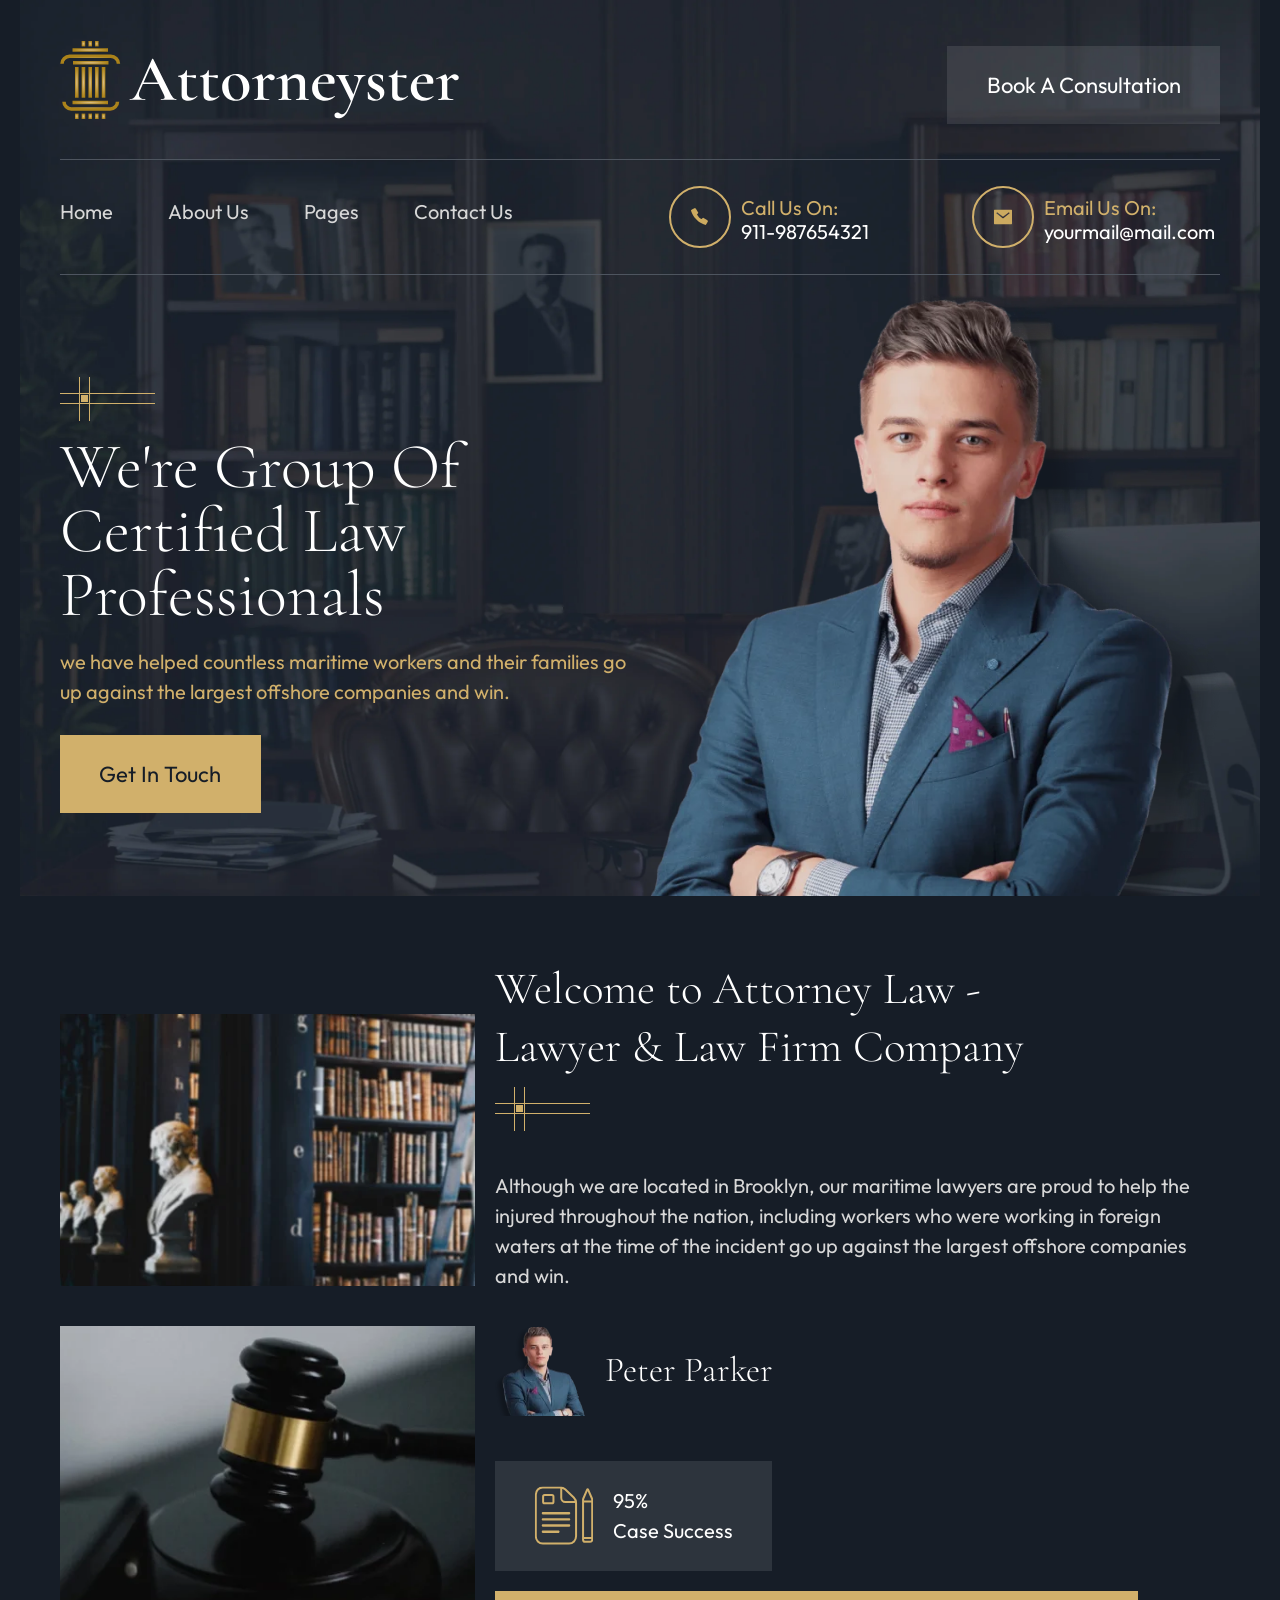
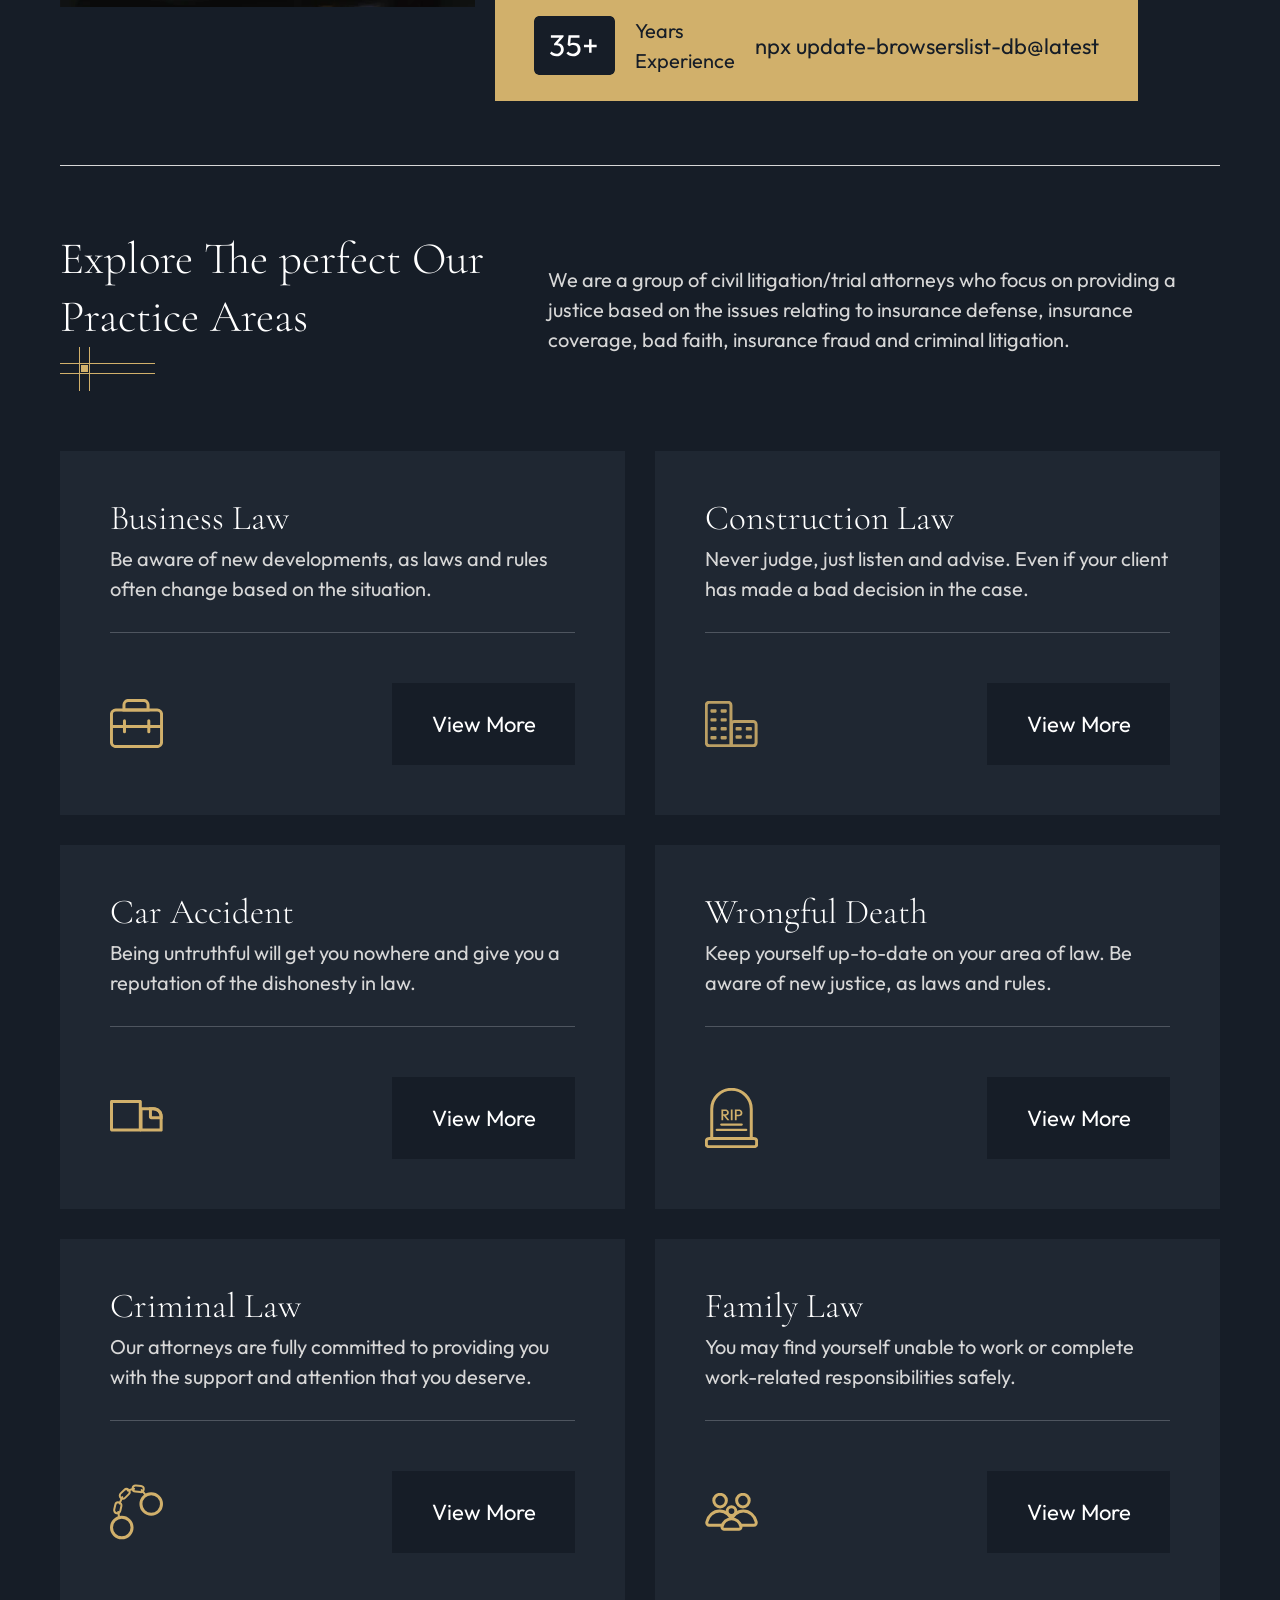
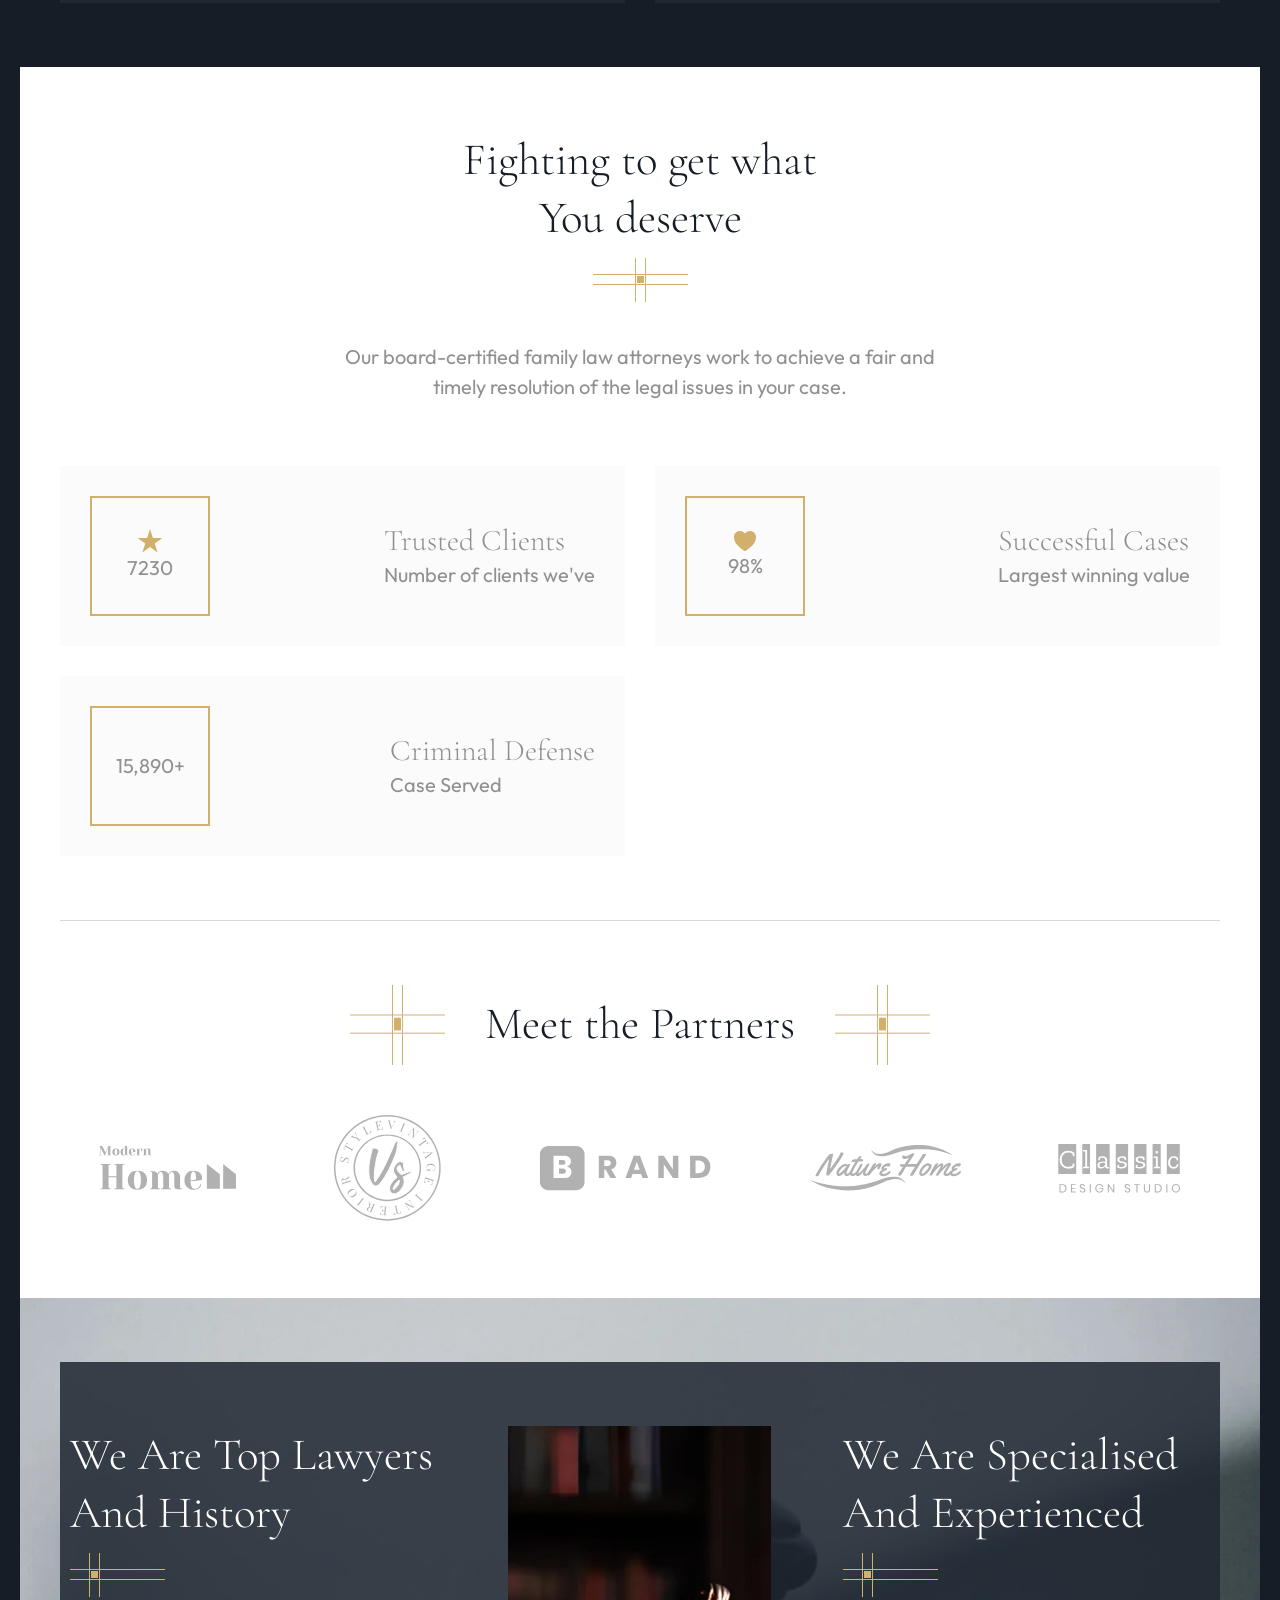
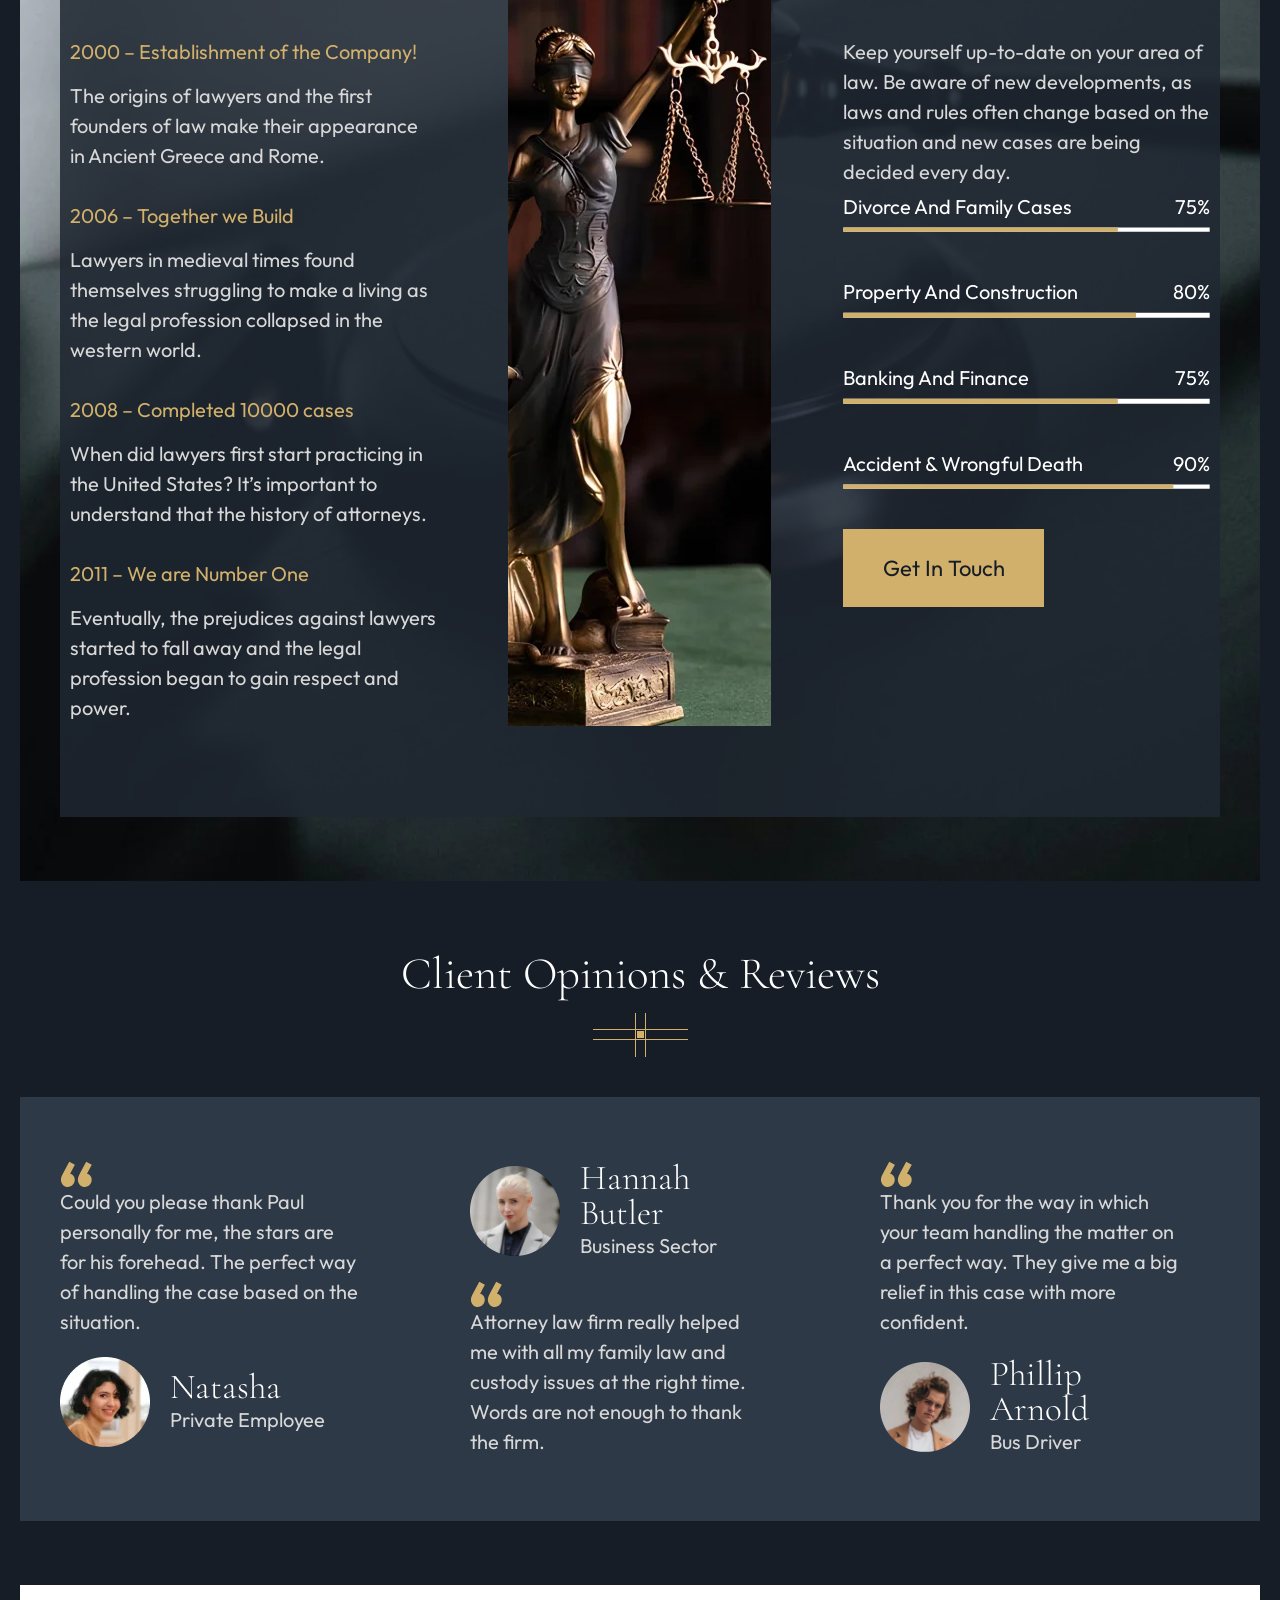
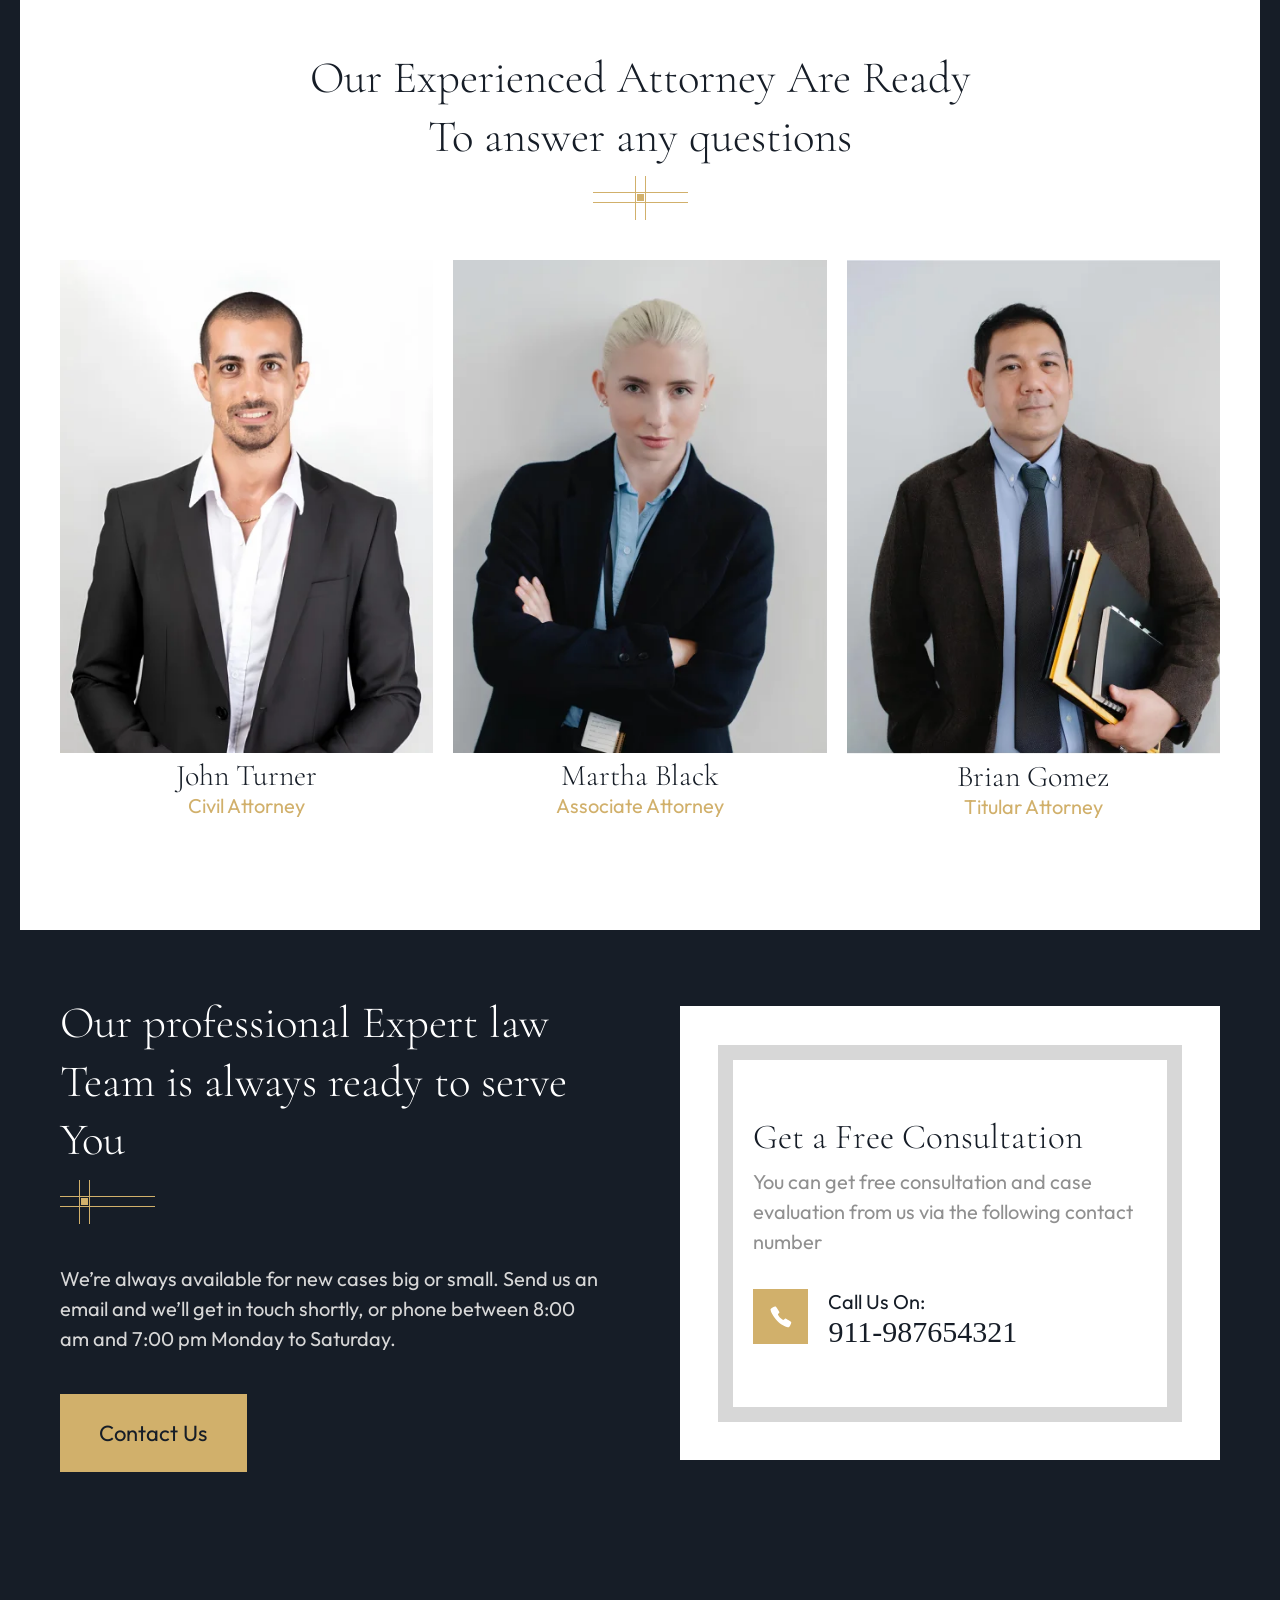
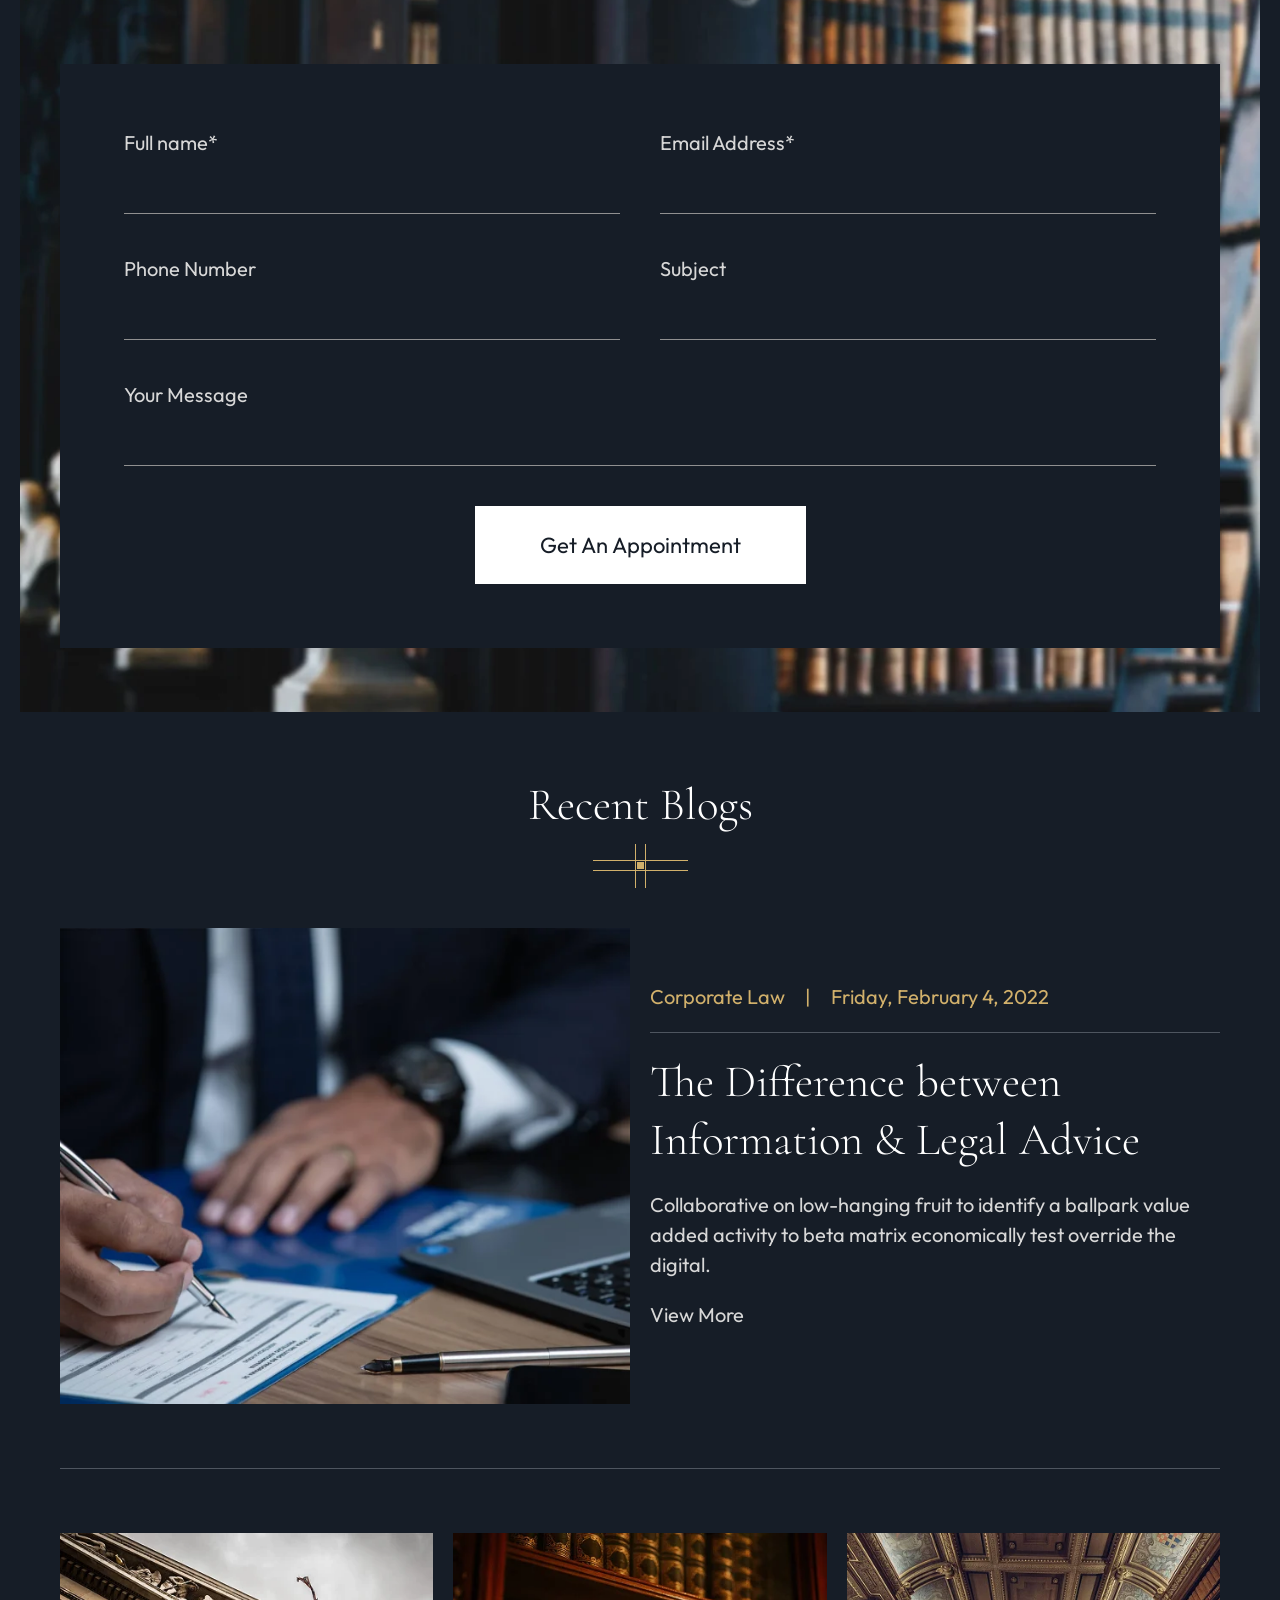
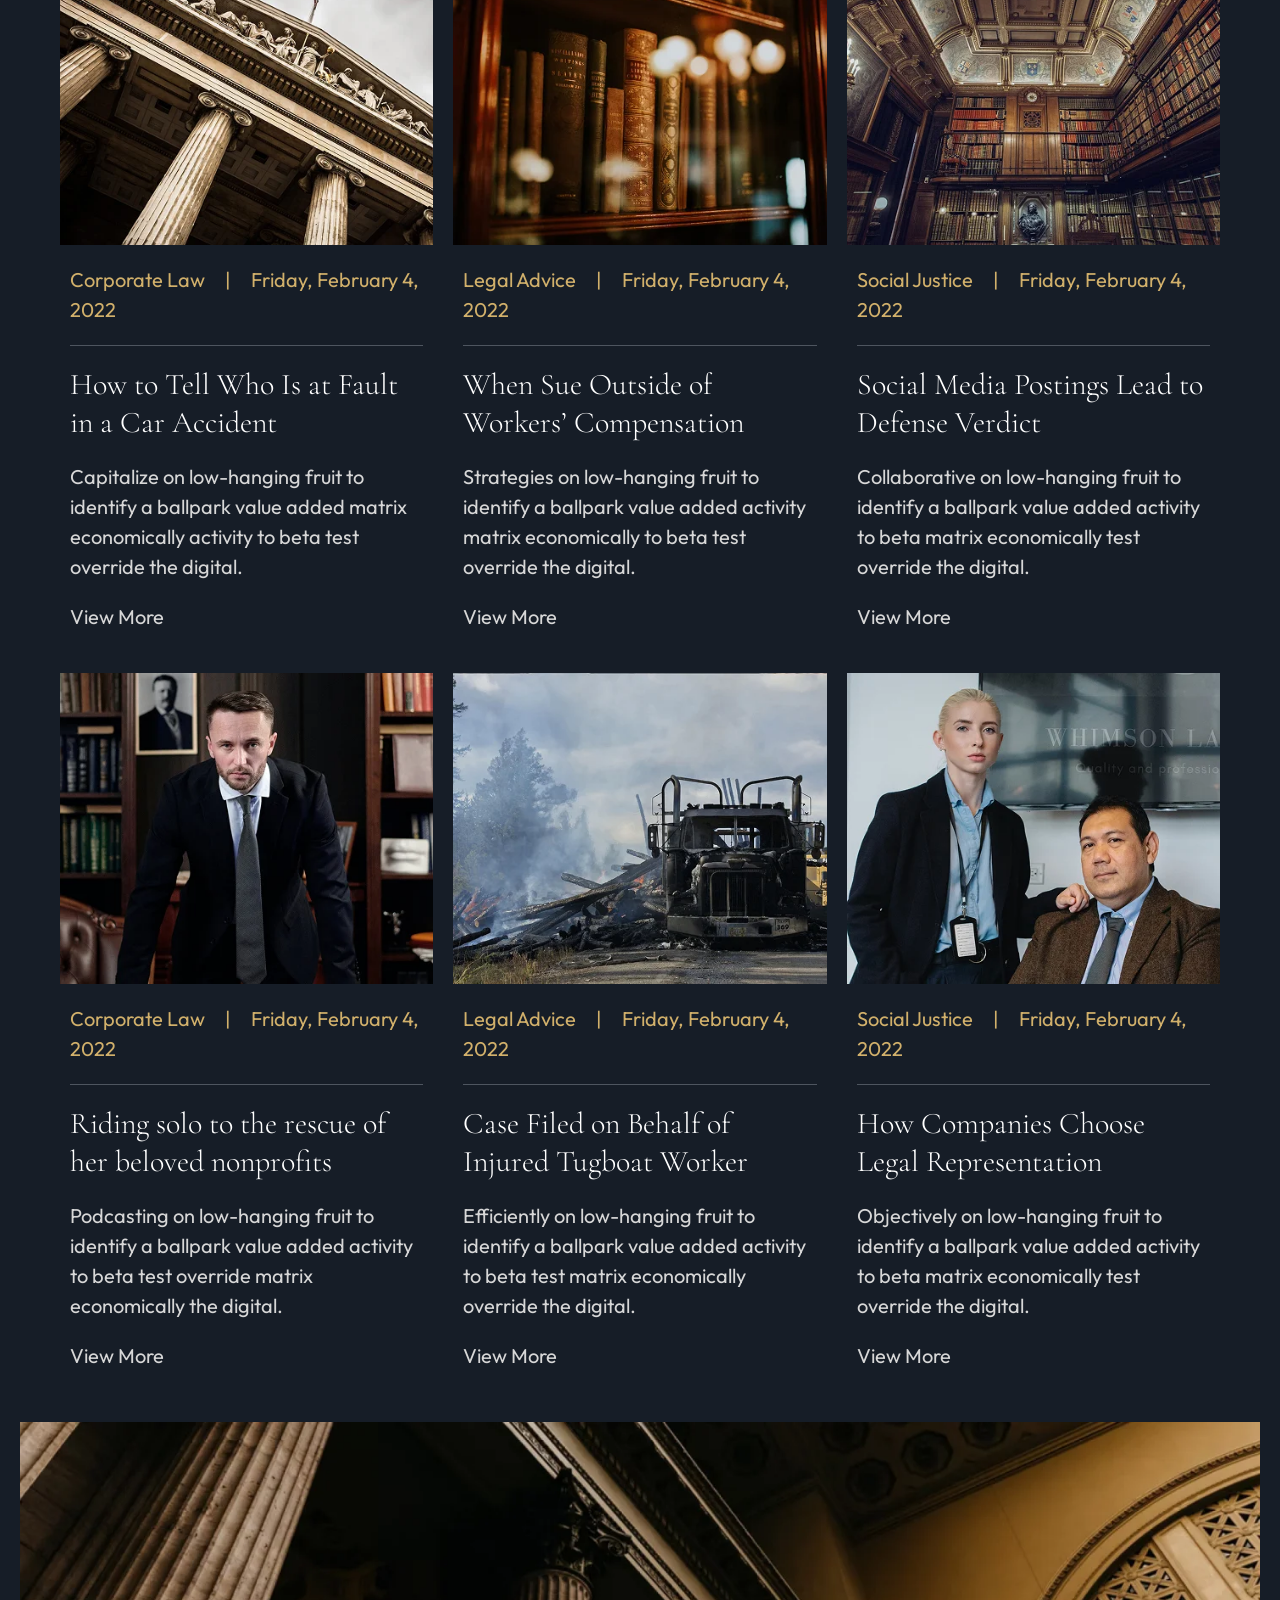
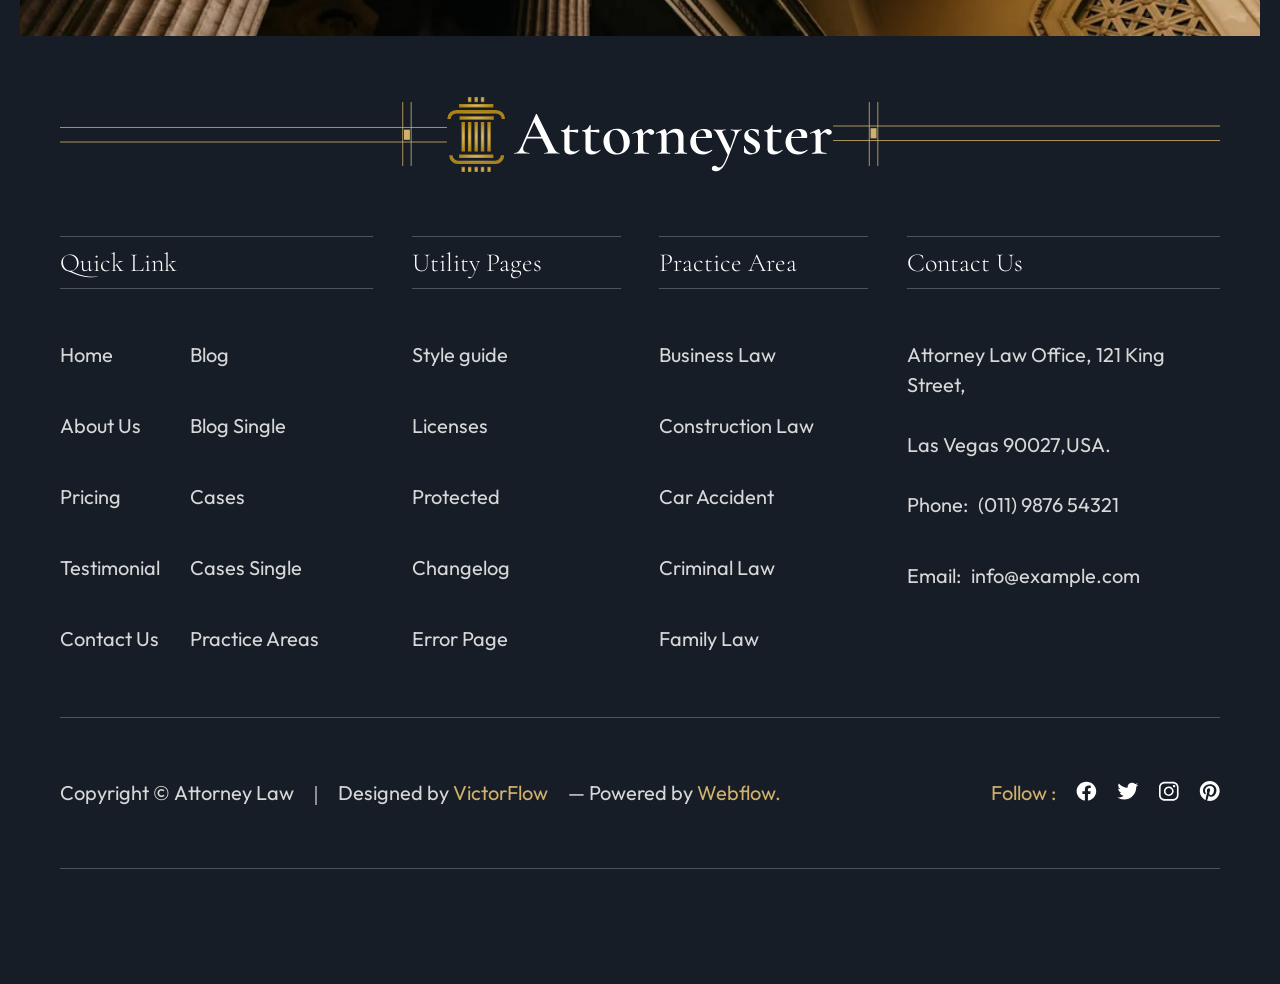
==== commit 8fd72d79: "add listener header btn" ====
--- a/index.html
+++ b/index.html
@@ -1 +1 @@
-<!doctype html><html lang="ru"><head><meta charset="UTF-8"><meta name="viewport" content="width=device-width,initial-scale=1"><meta name="description" content="Attorneyster"><meta name="theme-color" content="#ffffff"><link rel="icon" type="image/png" href="./favicon-96x96.png" sizes="96x96"/><link rel="icon" type="image/svg+xml" href="./favicon.svg"/><link rel="shortcut icon" href="./favicon.ico"/><link rel="apple-touch-icon" sizes="180x180" href="./apple-touch-icon.png"/><meta name="apple-mobile-web-app-title" content="Attorneyster"/><link rel="manifest" href="./site.webmanifest"/><title>Attorneyster</title><script type="module" crossorigin src="./assets/index-fc6df63d.js"></script><link rel="stylesheet" href="./assets/index-a8f75ac1.css"></head><body class="body"><button id="scroll-top-btn" aria-label="Наверх">↑</button><div class="header-section"><div class="common-block container"><header class="header-contianer"><div class="logo-contianer"><img src="./assets/logo-top-5c1a9d5b.svg" alt="Attorneyster"> <button class="transparent-btn" id="header-button">Book A Consultation</button></div><div class="desktop-nav" id="desktop-nav"><nav><ul><li><a href="#home"><p>Home</p></a></li><li><a href="#aboutUs"><p>About Us</p></a></li><li><a href="#pages"><p>Pages</p></a></li><li><a href="#contactUs"><p>Contact Us</p></a></li></ul></nav><div class="contacts-block"><ul><li><div class="contacts-item"><img src="./assets/ico-phone-826e0a2e.svg" alt="phone icon"><div><p>Call Us On:</p><a href="tel:+-------321">911-987654321</a></div></div></li><li><div class="contacts-item"><img src="./assets/ico-mail-9c91b417.svg" alt="mail icon"><div><p>Email Us On:</p><a href="mailto:">yourmail@mail.com</a></div></div></li></ul></div></div><div class="burger" id="burger"><div class="line"></div><div class="line"></div><div class="line"></div></div></header><div class="content-container" id="home"><div class="desc-btn-block"><img src="./assets/ico-common-grid-9f84143c.svg" alt="#"><h1>We're Group Of Certified Law Professionals</h1><p>we have helped countless maritime workers and their families go up against the largest offshore companies and win.</p><button class="yellow-button">Get In Touch</button></div><div class="banner-img"><picture><source srcset="./assets/banner-img_1x-17ad7436.webp, ./assets/banner-img_2x-5a72ae33.webp 2x, ./assets/banner-img_3x-df0ce06f.webp 3x" type="image/webp"><source srcset="./assets/banner-img_1x-9040eb29.png, ./assets/banner-img_2x-20cb872e.png 2x, ./assets/banner-img_3x-47c24662.png 3x" type="image/png"><img src="./assets/banner-img_1x-9040eb29.png" alt="Lawyar" width="672" height="708"></picture></div></div></div></div><section class="welcome-section" id="aboutUs"><div class="content-container container"><div class="banner-img"><picture><source srcset="./assets/welcome-img01_1x-e65b2476.webp, ./assets/welcome-img01_2x-bad43625.webp 2x, ./assets/welcome-img01_3x-764e54c5.webp 3x" type="image/webp"><source srcset="./assets/welcome-img01_1x-623400e2.jpg, ./assets/welcome-img01_2x-60dacdf9.jpg 2x, ./assets/welcome-img01_3x-ac64699c.jpg 3x" type="image/jpeg"><img loading="lazy" src="./assets/welcome-img01_1x-623400e2.jpg" alt="Lawyar" width="440" height="289"></picture><picture><source srcset="./assets/welcome-img02_1x-fc394f40.webp, ./assets/welcome-img02_2x-e03f19cd.webp 2x, ./assets/welcome-img02_3x-810782ac.webp 3x" type="image/webp"><source srcset="./assets/welcome-img02_1x-c4610b88.jpg, ./assets/welcome-img02_2x-2e6630d9.jpg 2x, ./assets/welcome-img02_3x-8c83a704.jpg 3x" type="image/jpeg"><img loading="lazy" src="./assets/welcome-img02_1x-c4610b88.jpg" alt="Lawyar" width="440" height="289"></picture></div><div class="desc-btn-block"><h2>Welcome to Attorney Law -<br class="mob-hidden">Lawyer &amp; Law Firm Company</h2><img loading="lazy" src="./assets/ico-common-grid-9f84143c.svg" alt="#"><p>Although we are located in Brooklyn, our maritime lawyers are proud to help the injured throughout the nation, including workers who were working in foreign waters at the time of the incident go up against the largest offshore companies and win.</p><div class="lawyer-block"><picture><source srcset="[data-uri], ./assets/ico-lawyer_2x-d36f7f5d.webp 2x, ./assets/ico-lawyer_3x-f83e2635.webp 3x" type="image/webp"><source srcset="./assets/ico-lawyer_1x-7527db85.png, ./assets/ico-lawyer_2x-5db031d8.png 2x, ./assets/ico-lawyer_3x-277b2874.png 3x" type="image/png"><img loading="lazy" src="./assets/ico-lawyer_1x-7527db85.png" alt="Lawyar" width="90" height="90"></picture><h3>Peter Parker</h3></div><div class="btns-block"><button class="transparent-btn"><img loading="lazy" src="./assets/ico-case-4990f279.svg" alt="icon case"><p>95%<br>Case Success</p></button> <button class="yellow-button"><img loading="lazy" src="./assets/ico-years-950f380c.svg" alt="icon years"><p>Years<br>Experience</p></button></div></div></div></section><section class="explore"><div class="container"><div class="heading-block"><div><h2>Explore The perfect Our Practice Areas</h2><img loading="lazy" src="./assets/ico-common-grid-9f84143c.svg" alt="#"></div><p>We are a group of civil litigation/trial attorneys who focus on providing a justice based on the issues relating to insurance defense, insurance coverage, bad faith, insurance fraud and criminal litigation.</p></div><div class="cases-block" id="businessLaw"><div class="case-card"><h3>Business Law</h3><p>Be aware of new developments, as laws and rules often change based on the situation.</p><div class="ico-btn-block"><img loading="lazy" src="./assets/ico-business-21d2cca1.svg" alt="icon"> <button>View More</button></div></div><div class="case-card" id="constructionLaw"><h3>Construction Law</h3><p>Never judge, just listen and advise. Even if your client has made a bad decision in the case.</p><div class="ico-btn-block"><img loading="lazy" src="./assets/ico-construct-0a075b9d.svg" alt="icon"> <button>View More</button></div></div><div class="case-card" id="carAccident"><h3>Car Accident</h3><p>Being untruthful will get you nowhere and give you a reputation of the dishonesty in law.</p><div class="ico-btn-block"><img loading="lazy" src="./assets/ico-car-7db37353.svg" alt="icon"> <button>View More</button></div></div><div class="case-card" id="wrongfulDeath"><h3>Wrongful Death</h3><p>Keep yourself up-to-date on your area of law. Be aware of new justice, as laws and rules.</p><div class="ico-btn-block"><img loading="lazy" src="./assets/ico-death-e2e195d3.svg" alt="icon"> <button>View More</button></div></div><div class="case-card" id="criminalLaw"><h3>Criminal Law</h3><p>Our attorneys are fully committed to providing you with the support and attention that you deserve.</p><div class="ico-btn-block"><img loading="lazy" src="./assets/ico-crime-767936e3.svg" alt="icon"> <button>View More</button></div></div><div class="case-card" id="familyLaw"><h3>Family Law</h3><p>You may find yourself unable to work or complete work-related responsibilities safely.</p><div class="ico-btn-block"><img loading="lazy" src="./assets/ico-family-250385cd.svg" alt="icon"> <button>View More</button></div></div></div></div></section><section class="results" id="pages"><div class="container"><div class="heading-center-block"><h2>Fighting to get what</h2><h2>You deserve</h2><img loading="lazy" src="./assets/ico-grid-center-b41ee8c0.svg" alt="#"><p>Our board-certified family law attorneys work to achieve a fair and<br class="mob-hidden">timely resolution of the legal issues in your case.</p></div><div class="cards-block"><div class="card"><div class="bg-block"><h4>Trusted Clients</h4><p>Number of clients we've</p></div><div class="gray-block"><div class="yellow-squere"><img loading="lazy" src="./assets/ico-star-d578c938.svg" alt="star icon"><p>7230</p></div><div><h4>Trusted Clients</h4><p>Number of clients we've</p></div></div></div><div class="card"><div class="bg-block"><h4>Trusted Clients</h4><p>Number of clients we've</p></div><div class="gray-block"><div class="yellow-squere"><img loading="lazy" src="./assets/ico-heart-b9b54a3a.svg" alt="heart icon"><p>98%</p></div><div><h4>Successful Cases</h4><p>Largest winning value</p></div></div></div><div class="card"><div class="bg-block"><h4>Criminal Defense</h4><p>Case Served</p></div><div class="gray-block"><div class="yellow-squere"><p>15,890+</p></div><div><h4>Criminal Defense</h4><p>Case Served</p></div></div></div></div></div></section><section class="partners"><div class="container"><div class="heading-block"><img loading="lazy" src="./assets/ico-grid-center-squere-f04c9762.svg" alt="#"><h2>Meet the Partners</h2><img loading="lazy" src="./assets/ico-grid-center-squere-f04c9762.svg" alt="#"></div><div class="partners-block"><a href="#" target="_blank" rel="noopener noreferrer"><svg loading="lazy" class="partner01" width="137" height="45" viewBox="0 0 137 45" fill="none" xmlns="http://www.w3.org/2000/svg"><g clip-path="url(#clip0_2_313)"><path d="M12.1372 0.985352V1.17702L11.333 1.36868V9.86083L12.1372 10.0525V10.2442H8.32476V10.0525L9.12895 9.86083V2.62186L5.9718 10.3768H5.56968L1.47432 2.62186V9.65442L2.54656 10.0525V10.2442H0V10.0525L1.07224 9.65442V1.36868L0.268049 1.17702V0.985352H1.93597C2.18914 0.985352 2.41253 1.01484 2.59124 1.07381C2.76994 1.13278 2.94867 1.2065 3.0827 1.3097C3.23163 1.41291 3.35076 1.53086 3.45501 1.66355C3.55926 1.79624 3.64861 1.95841 3.73797 2.12059L6.65683 7.64933L8.89067 2.12059C8.96513 1.92892 9.03961 1.76675 9.14386 1.63406C9.23321 1.50137 9.35232 1.38342 9.48635 1.28022C9.62038 1.17702 9.78422 1.1033 9.97782 1.05907C10.1714 1.01484 10.4097 0.985352 10.7075 0.985352H12.1372Z" fill="#B1B1B1"/><path d="M16.9028 3.44775C17.4538 3.44775 17.9601 3.52147 18.392 3.68364C18.8239 3.84582 19.1962 4.08171 19.5089 4.37658C19.8216 4.68619 20.045 5.05477 20.2088 5.48233C20.3727 5.90988 20.4471 6.41116 20.4471 6.95666C20.4471 7.50216 20.3727 8.00343 20.2088 8.43099C20.045 8.85855 19.8067 9.22713 19.5089 9.53674C19.1962 9.84635 18.8239 10.0675 18.392 10.2297C17.9601 10.3918 17.4538 10.4656 16.9028 10.4656C16.3517 10.4656 15.8454 10.3918 15.4135 10.2297C14.9817 10.0675 14.6094 9.83161 14.2966 9.53674C13.9839 9.22713 13.7605 8.85855 13.5967 8.43099C13.4329 8.00343 13.3584 7.50216 13.3584 6.95666C13.3584 6.41116 13.4329 5.90988 13.5967 5.48233C13.7605 5.05477 13.9988 4.68619 14.2966 4.37658C14.6094 4.06697 14.9817 3.84582 15.4135 3.68364C15.8454 3.52147 16.3369 3.44775 16.9028 3.44775ZM16.9028 10.2149C17.0517 10.2149 17.2006 10.1707 17.3644 10.0675C17.5133 9.9643 17.6474 9.80212 17.7665 9.55148C17.8856 9.30085 17.9899 8.97649 18.0644 8.56368C18.1388 8.13612 18.1835 7.60536 18.1835 6.9714C18.1835 6.3227 18.1388 5.79194 18.0644 5.37912C17.9899 4.96631 17.8856 4.62721 17.7665 4.39132C17.6474 4.15543 17.5133 3.97851 17.3644 3.87531C17.2155 3.7721 17.0666 3.72787 16.9028 3.72787C16.7538 3.72787 16.6049 3.7721 16.4411 3.87531C16.2922 3.97851 16.1581 4.14069 16.039 4.39132C15.9198 4.64196 15.8156 4.96631 15.7412 5.37912C15.6667 5.80668 15.622 6.33744 15.622 6.9714C15.622 7.62011 15.6667 8.15087 15.7412 8.56368C15.8156 8.97649 15.9198 9.31559 16.039 9.55148C16.1581 9.78738 16.2922 9.9643 16.4411 10.0675C16.59 10.1559 16.7389 10.2149 16.9028 10.2149Z" fill="#B1B1B1"/><path d="M26.9551 0.985352C27.7593 0.985352 28.1614 1.38343 28.1614 2.17956V9.87558L28.9656 10.0672V10.2589H27.7593C27.4317 10.2589 27.1785 10.2147 26.9849 10.1115C26.7913 10.0082 26.6275 9.89032 26.5233 9.77237C26.3892 9.62494 26.285 9.44802 26.2254 9.2711C26.1063 9.50699 25.9574 9.69866 25.7786 9.87558C25.6297 10.023 25.4212 10.1557 25.1681 10.2884C24.9149 10.4211 24.617 10.48 24.2745 10.48C23.8873 10.48 23.5299 10.4063 23.2023 10.2589C22.8598 10.1115 22.5768 9.89032 22.3385 9.59545C22.1003 9.30059 21.8918 8.932 21.7578 8.50445C21.6088 8.06215 21.5493 7.56087 21.5493 6.97114C21.5493 6.38141 21.6237 5.88014 21.7578 5.43784C21.9067 4.99554 22.1003 4.6417 22.3683 4.34683C22.6215 4.05197 22.9343 3.83082 23.2917 3.68338C23.6491 3.53595 24.0512 3.46223 24.4979 3.46223C24.7362 3.46223 24.9447 3.49172 25.1383 3.53595C25.3319 3.59492 25.4957 3.6539 25.6297 3.72761C25.7935 3.80133 25.9276 3.88979 26.0467 3.99299V1.41291L25.2425 1.22125V1.02959H26.9551V0.985352ZM26.0169 4.37632C25.9127 4.27311 25.8233 4.18466 25.7042 4.11094C25.6 4.03722 25.4957 3.97825 25.3766 3.91928C25.2574 3.8603 25.1383 3.84556 25.0043 3.84556C24.8405 3.84556 24.6766 3.88979 24.5277 3.97825C24.3788 4.06671 24.2596 4.21414 24.1405 4.43529C24.0362 4.65644 23.9469 4.98079 23.8873 5.37886C23.8278 5.79168 23.798 6.30769 23.798 6.9564C23.798 7.59036 23.8278 8.09163 23.8873 8.4897C23.9469 8.88777 24.0214 9.19738 24.1256 9.41853C24.215 9.63968 24.3192 9.80186 24.4533 9.87558C24.5724 9.94929 24.6915 9.99352 24.8107 9.99352C25.0192 9.99352 25.1978 9.93455 25.3468 9.83135C25.4957 9.72814 25.6148 9.59545 25.7191 9.46276C25.8382 9.30058 25.9425 9.12367 26.0318 8.932V4.37632H26.0169Z" fill="#B1B1B1"/><path d="M33.4479 10.4802C32.3012 10.4802 31.4077 10.1706 30.7822 9.55139C30.1419 8.93217 29.8291 8.06232 29.8291 6.97131C29.8291 6.42581 29.9036 5.92454 30.0674 5.49698C30.2312 5.06942 30.4546 4.70084 30.7376 4.39123C31.0205 4.08162 31.363 3.86047 31.78 3.6983C32.1821 3.53612 32.6288 3.4624 33.1203 3.4624C33.6266 3.4624 34.0734 3.53612 34.4606 3.66881C34.8627 3.81624 35.1903 4.00791 35.4733 4.2438C35.7562 4.47969 35.9647 4.75981 36.1136 5.08417C36.2626 5.40852 36.337 5.74762 36.337 6.1162C36.337 6.23414 36.337 6.35209 36.3221 6.44055C36.3072 6.52901 36.2924 6.61747 36.2775 6.69119C36.2477 6.77965 36.2328 6.85337 36.203 6.91234C35.8158 6.98606 35.3988 7.05977 34.952 7.104C34.5797 7.16297 34.1479 7.2072 33.6564 7.23669C33.165 7.26618 32.6586 7.29567 32.1225 7.29567C32.1225 7.84117 32.1672 8.29821 32.2416 8.66679C32.3161 9.03538 32.4352 9.33024 32.5693 9.53665C32.7182 9.7578 32.882 9.90523 33.0756 9.99369C33.2692 10.0822 33.4926 10.1264 33.716 10.1264C33.9841 10.1264 34.2372 10.0822 34.4755 9.97895C34.7137 9.87575 34.9222 9.7578 35.0861 9.59562C35.2648 9.43345 35.3988 9.24178 35.503 9.03538C35.6073 8.82897 35.652 8.62256 35.652 8.40141H35.9796C35.9796 8.66679 35.92 8.91743 35.8009 9.16806C35.6818 9.4187 35.5031 9.63985 35.2797 9.83151C35.0563 10.0232 34.7882 10.1706 34.4755 10.2886C34.1776 10.4212 33.8351 10.4802 33.4479 10.4802ZM32.1076 6.95657C32.4055 6.95657 32.6735 6.95657 32.9118 6.94183C33.1501 6.92708 33.3437 6.91234 33.5075 6.8976C33.7011 6.88285 33.85 6.85336 33.984 6.83862C33.9989 6.75016 34.0287 6.64696 34.0436 6.54376C34.0585 6.44055 34.0734 6.33735 34.0883 6.2194C34.1032 6.10145 34.1032 5.96877 34.1032 5.83608C34.1032 5.43801 34.0734 5.09891 34.0138 4.83353C33.9542 4.56815 33.8798 4.347 33.7755 4.17008C33.6862 4.0079 33.5819 3.87521 33.4479 3.81624C33.3139 3.75727 33.2096 3.71304 33.0905 3.71304C32.9714 3.71304 32.8522 3.75727 32.7331 3.84573C32.614 3.93419 32.5097 4.09636 32.4055 4.31751C32.3161 4.55341 32.2268 4.87776 32.1672 5.30532C32.1076 5.73287 32.1076 6.27837 32.1076 6.95657Z" fill="#B1B1B1"/><path d="M41.9663 3.90443C41.6982 3.90443 41.46 3.96341 41.2515 4.06661C41.043 4.16981 40.8643 4.3025 40.7154 4.43519C40.5515 4.59737 40.4175 4.77429 40.2835 4.96595V9.87548L41.0877 10.0671V10.2588H37.3348V10.0671L38.139 9.87548V4.03712L37.3348 3.84546V3.6538H38.5411C38.8538 3.6538 39.107 3.71277 39.3155 3.81597C39.5091 3.91918 39.6729 4.03712 39.792 4.15507C39.9261 4.3025 40.0303 4.46468 40.0899 4.6416C40.2239 4.44993 40.3877 4.27302 40.5813 4.11084C40.7452 3.97815 40.9537 3.8602 41.2068 3.74226C41.46 3.62431 41.7429 3.58008 42.0855 3.58008C42.562 3.58008 42.9194 3.69803 43.1577 3.90443C43.396 4.12558 43.5002 4.43519 43.5002 4.83326C43.5002 5.12813 43.4109 5.37876 43.2322 5.55568C43.0534 5.7326 42.8003 5.82106 42.5024 5.82106C42.428 5.82106 42.3684 5.82106 42.2939 5.82106C42.2195 5.82106 42.1748 5.80632 42.1301 5.80632C42.0706 5.79158 42.011 5.79158 41.9663 5.76209V3.90443Z" fill="#B1B1B1"/><path d="M49.2635 5.62937C49.2635 5.3345 49.2337 5.06912 49.1742 4.84798C49.1146 4.62683 49.0402 4.4499 48.9359 4.31721C48.8466 4.16978 48.7423 4.06658 48.6083 4.0076C48.4892 3.94863 48.37 3.9044 48.2508 3.9044C48.0424 3.9044 47.8637 3.96337 47.7148 4.06658C47.5658 4.16978 47.4318 4.30247 47.3424 4.43516C47.2233 4.59734 47.1339 4.77426 47.0446 4.96592V9.87545L47.8488 10.0671V10.2587H44.0959V10.0671L44.9001 9.87545V4.03709L44.0959 3.84543V3.65376H45.3022C45.615 3.65376 45.8681 3.71274 46.0766 3.81594C46.2702 3.91914 46.434 4.03709 46.5532 4.15504C46.6872 4.30247 46.7914 4.46465 46.851 4.64157C46.9701 4.42042 47.1191 4.21401 47.2978 4.03709C47.4467 3.88966 47.6552 3.75697 47.8935 3.62428C48.1317 3.49159 48.4444 3.43262 48.8019 3.43262C49.1891 3.43262 49.5465 3.49159 49.8592 3.62428C50.1869 3.74223 50.4549 3.91915 50.6783 4.11081C50.9017 4.31722 51.0804 4.53836 51.2144 4.80374C51.3485 5.06912 51.408 5.3345 51.408 5.61463V9.8607L52.2122 10.0523V10.244H50.4698C49.6656 10.244 49.2635 9.84596 49.2635 9.04982V5.62937Z" fill="#B1B1B1"/><path d="M1.41492 19.5767V19.0312H11.765V19.5767L9.59074 20.1222V31.2535H17.3943V20.1222L15.22 19.5767V19.0312H25.5701V19.5767L23.3958 20.1222V43.1218L25.5701 43.6674V44.2128H15.22V43.6525L17.3943 43.107V32.1527H9.59074V43.107L11.765 43.6525V44.1981H1.41492V43.6525L3.58917 43.107V20.1075L1.41492 19.5767Z" fill="#B1B1B1"/><path d="M38.4368 25.6807C39.9409 25.6807 41.2812 25.9018 42.4726 26.3294C43.6639 26.7569 44.6617 27.3909 45.4957 28.2165C46.3297 29.0421 46.97 30.0447 47.4019 31.2241C47.8338 32.4036 48.0572 33.7305 48.0572 35.2196C48.0572 36.7087 47.8338 38.0355 47.4019 39.215C46.97 40.3945 46.3297 41.3823 45.4957 42.2079C44.6617 43.0335 43.6491 43.6675 42.4726 44.0951C41.2812 44.5226 39.9409 44.7438 38.4368 44.7438C36.9327 44.7438 35.5924 44.5226 34.401 44.0951C33.2096 43.6675 32.2118 43.0335 31.3779 42.2079C30.5439 41.3823 29.9035 40.3797 29.4717 39.215C29.0398 38.0355 28.8164 36.7087 28.8164 35.2196C28.8164 33.7305 29.0398 32.4036 29.4717 31.2241C29.9035 30.0447 30.5439 29.0569 31.3779 28.2165C32.2118 27.3761 33.2245 26.7569 34.401 26.3294C35.5924 25.9018 36.9327 25.6807 38.4368 25.6807ZM38.4368 44.0066C38.8538 44.0066 39.2559 43.8739 39.6729 43.6085C40.0898 43.3431 40.4472 42.8861 40.7749 42.2227C41.1025 41.5592 41.3706 40.6599 41.5791 39.5246C41.7876 38.3894 41.8918 36.9445 41.8918 35.1901C41.8918 33.4356 41.7876 31.9908 41.5791 30.8556C41.3706 29.7203 41.1025 28.821 40.7749 28.1575C40.4472 27.4941 40.075 27.037 39.6729 26.7717C39.2708 26.5063 38.8538 26.3736 38.4368 26.3736C38.0198 26.3736 37.6177 26.5063 37.2007 26.7717C36.7838 27.037 36.4263 27.4941 36.0987 28.1575C35.7711 28.821 35.503 29.7203 35.2945 30.8556C35.086 31.9908 34.9818 33.4356 34.9818 35.1901C34.9818 36.9445 35.086 38.3894 35.2945 39.5246C35.503 40.6599 35.7711 41.5592 36.0987 42.2227C36.4263 42.8861 36.7987 43.3431 37.2007 43.6085C37.6177 43.8739 38.0198 44.0066 38.4368 44.0066Z" fill="#B1B1B1"/><path d="M75.2654 31.6072C75.2654 30.7521 75.191 30.0149 75.042 29.4399C74.8931 28.8649 74.7144 28.3784 74.4761 28.0098C74.2378 27.6412 73.9847 27.3758 73.7166 27.1989C73.4336 27.0367 73.1656 26.9483 72.8975 26.9483C72.4359 26.9483 72.0338 27.0957 71.6764 27.3906C71.319 27.6854 71.0211 28.0245 70.7531 28.3784C70.4701 28.8059 70.202 29.2925 69.9935 29.8085V43.107L72.1827 43.6525V44.198H62.0262V43.6525L64.2005 43.107V31.6072C64.2005 30.7521 64.126 30.0149 63.9771 29.4399C63.8281 28.8649 63.6494 28.3784 63.4111 28.0098C63.1729 27.6412 62.9197 27.3758 62.6517 27.1989C62.3687 27.0367 62.1006 26.9483 61.8326 26.9483C61.3709 26.9483 60.9689 27.0957 60.6114 27.3906C60.254 27.6854 59.9561 28.0245 59.6881 28.3784C59.3902 28.8059 59.1371 29.2925 58.9286 29.8085V43.107L61.1029 43.6525V44.198H50.9464V43.6525L53.1207 43.107V27.3021L50.9464 26.7566V26.2111H54.2078C55.0566 26.2111 55.7565 26.3586 56.2927 26.6387C56.8437 26.9188 57.2607 27.2431 57.5883 27.5675C57.9457 27.9803 58.2138 28.4226 58.3925 28.8944C58.7052 28.2899 59.0924 27.7592 59.5541 27.2726C59.971 26.8598 60.4774 26.4912 61.0731 26.1521C61.6837 25.813 62.4134 25.6509 63.292 25.6509C64.7366 25.6509 66.0024 25.9752 67.0449 26.6092C68.1022 27.2432 68.9064 28.0688 69.4574 29.0713C69.7702 28.4521 70.1574 27.8919 70.619 27.3758C71.036 26.9483 71.5423 26.5502 72.138 26.1964C72.7486 25.8425 73.4783 25.6509 74.357 25.6509C75.3547 25.6509 76.2483 25.813 77.0823 26.1227C77.9013 26.4323 78.6161 26.8598 79.2118 27.4053C79.8075 27.9508 80.2692 28.57 80.5968 29.2925C80.9244 30.0149 81.0883 30.7815 81.0883 31.5924V43.0922L83.2625 43.6377V44.1832H78.5417C76.3674 44.1832 75.2803 43.107 75.2803 40.9544V31.6072H75.2654Z" fill="#B1B1B1"/><path d="M95.2359 44.7286C92.1384 44.7286 89.7258 43.8882 88.0132 42.1928C86.3006 40.4973 85.4368 38.1826 85.4368 35.2044C85.4368 33.7154 85.6602 32.3885 86.0921 31.209C86.524 30.0295 87.1345 29.0417 87.9089 28.2014C88.6833 27.3757 89.6216 26.7418 90.7236 26.3142C91.8256 25.8867 93.0319 25.6655 94.3275 25.6655C95.6827 25.6655 96.9039 25.8572 97.9761 26.2405C99.0484 26.6238 99.9717 27.1398 100.716 27.7885C101.461 28.4373 102.042 29.2039 102.444 30.0738C102.846 30.9436 103.039 31.8724 103.039 32.8602C103.039 33.1993 103.025 33.4942 102.98 33.7448C102.935 33.9955 102.905 34.2166 102.846 34.4083C102.771 34.6442 102.712 34.8506 102.667 35.0128C101.595 35.2339 100.478 35.4108 99.2866 35.5583C98.274 35.7057 97.0975 35.8237 95.772 35.9416C94.4466 36.0448 93.0468 36.1038 91.6022 36.1038C91.6022 37.5929 91.7065 38.8313 91.9299 39.8191C92.1533 40.8069 92.4511 41.603 92.8383 42.1928C93.2255 42.7825 93.6871 43.1953 94.2232 43.4459C94.7594 43.6966 95.3402 43.8293 95.9657 43.8293C96.6954 43.8293 97.3804 43.6966 98.0208 43.4312C98.6612 43.1658 99.2122 42.812 99.6887 42.3697C100.165 41.9274 100.538 41.4261 100.821 40.8659C101.103 40.3056 101.238 39.7306 101.238 39.1556H102.146C102.146 39.8781 101.982 40.571 101.654 41.2344C101.327 41.9126 100.865 42.5024 100.255 43.0184C99.644 43.5344 98.9292 43.9472 98.0804 44.2568C97.2166 44.5664 96.2635 44.7286 95.2359 44.7286ZM91.6022 35.2044C92.4213 35.2044 93.151 35.1897 93.7765 35.1455C94.402 35.1012 94.9381 35.0717 95.37 35.0275C95.8763 34.9833 96.3082 34.9243 96.6805 34.8506C96.7252 34.6147 96.7847 34.3493 96.8592 34.0545C96.9039 33.7891 96.9485 33.4942 96.9783 33.1699C97.0081 32.8455 97.0379 32.5064 97.0379 32.1526C97.0379 31.0763 96.9485 30.177 96.7847 29.4398C96.6209 28.7026 96.3975 28.1129 96.1444 27.6559C95.8912 27.1988 95.5934 26.8745 95.2806 26.6828C94.953 26.4911 94.6253 26.3879 94.3126 26.3879C93.9999 26.3879 93.6722 26.5059 93.3446 26.727C93.017 26.9629 92.734 27.3905 92.4809 28.0244C92.2277 28.6584 92.0192 29.5577 91.8405 30.7077C91.6916 31.8577 91.6022 33.3615 91.6022 35.2044Z" fill="#B1B1B1"/><path d="M120.865 43.8295V29.2483L107.85 19.0459V43.8295H120.865Z" fill="#B1B1B1"/><path d="M136.964 43.8295V29.2483L124.157 19.0459V43.8295H136.964Z" fill="#B1B1B1"/></g><defs><clippath id="clip0_2_313"><rect width="137" height="45" fill="white"/></clippath></defs></svg></a><a href="#" target="_blank" rel="noopener noreferrer"><svg class="partner02" width="108" height="106" viewBox="0 0 108 106" fill="none" xmlns="http://www.w3.org/2000/svg"><g clip-path="url(#clip0_2_366)"><g style="mix-blend-mode:multiply"><g style="mix-blend-mode:multiply"><path d="M54.3213 105.68C24.8942 105.68 0.94751 81.9728 0.94751 52.84C0.94751 23.7073 24.8942 0 54.3213 0C83.7484 0 107.695 23.7073 107.695 52.84C107.695 81.9728 83.7484 105.68 54.3213 105.68ZM54.3213 1.47433C25.7133 1.47433 2.43673 24.5181 2.43673 52.84C2.43673 81.162 25.7133 104.206 54.3213 104.206C82.9293 104.206 106.206 81.162 106.206 52.84C106.206 24.5181 82.9293 1.47433 54.3213 1.47433Z" fill="#B1B1B1"/></g><g style="mix-blend-mode:multiply"><path d="M61.827 6.03024C62.1844 6.05973 62.4971 6.07447 62.7503 6.07447L62.7205 6.31036C62.3035 6.36934 61.9461 6.67894 61.6632 7.26868L58.1188 14.2865L58.0146 14.2717L57.9252 14.257L55.6765 6.42831C55.5276 5.91229 55.2744 5.63217 54.917 5.58794L54.9468 5.35205C55.2744 5.41102 55.7063 5.45525 56.2424 5.51422C56.9423 5.5732 57.4636 5.61743 57.8061 5.61743L57.7763 5.85332C57.4636 5.83858 57.2402 5.85332 57.1061 5.89755C56.9721 5.94178 56.8977 6.05973 56.8828 6.20716C56.8679 6.33985 56.8977 6.53151 56.9721 6.78215L58.6252 12.7679L61.0824 7.87315C61.2909 7.47508 61.3951 7.15073 61.4249 6.91484C61.4547 6.6642 61.3802 6.47254 61.2164 6.33985C61.0526 6.20716 60.7845 6.13344 60.4271 6.08921L60.4569 5.85332C60.8888 5.92704 61.3504 5.98601 61.827 6.03024Z" fill="#B1B1B1"/></g><g style="mix-blend-mode:multiply"><path d="M71.8348 9.14089C71.6859 9.14089 71.5668 9.19986 71.4774 9.31781C71.3881 9.43576 71.2838 9.62742 71.1796 9.90754L69.05 15.51C68.9457 15.7901 68.8862 16.0112 68.8862 16.1587C68.8862 16.3061 68.9309 16.4241 69.0351 16.5125C69.1393 16.601 69.3329 16.7042 69.601 16.8221L69.5117 17.0433C69.1691 16.8958 68.6926 16.7042 68.082 16.4683C67.4267 16.2177 66.9353 16.0555 66.6077 15.9523L66.697 15.7311C66.98 15.8196 67.1885 15.8638 67.3225 15.8638C67.4565 15.8638 67.5906 15.8048 67.6799 15.6869C67.7693 15.5689 67.8735 15.3773 67.9777 15.0972L70.1073 9.49473C70.2116 9.21461 70.2712 8.99346 70.2712 8.84602C70.2712 8.69859 70.2265 8.58064 70.1222 8.49218C70.018 8.40373 69.8244 8.30052 69.5563 8.18258L69.6457 7.96143C69.9584 8.09412 70.435 8.28578 71.0902 8.53641C71.7008 8.77231 72.1923 8.93448 72.5497 9.03769L72.4603 9.25884C72.1923 9.17038 71.9838 9.12615 71.8348 9.14089Z" fill="#B1B1B1"/></g><g style="mix-blend-mode:multiply"><path d="M85.0887 16.9401C84.9398 16.9106 84.7909 16.9549 84.6569 17.0433C84.5228 17.1318 84.359 17.3087 84.1803 17.5593L79.8616 23.3535L79.6382 23.1913L80.219 13.8735L76.3917 19.0042C76.213 19.2548 76.0938 19.4612 76.0343 19.6234C75.9747 19.7856 76.0045 19.933 76.0789 20.0804C76.1534 20.2279 76.3321 20.39 76.5853 20.5965L76.4364 20.7881C76.213 20.5965 75.8853 20.3458 75.4535 20.0215C75.0663 19.7413 74.7535 19.5202 74.5153 19.3875L74.6642 19.1958C74.9025 19.358 75.0961 19.4465 75.245 19.4612C75.3939 19.4907 75.5428 19.4465 75.6769 19.358C75.8109 19.2548 75.9747 19.0926 76.1534 18.842L79.668 14.1241C79.8467 13.8735 79.9658 13.6818 80.0105 13.5491C80.0552 13.4165 80.0403 13.2838 79.9658 13.1658C79.8914 13.0479 79.7424 12.9004 79.5042 12.7088L79.6531 12.5171C79.8467 12.694 80.1445 12.9299 80.5466 13.21C80.8445 13.4312 81.0976 13.6081 81.3359 13.7408L80.8593 21.5548L83.9569 17.3972C84.1356 17.1465 84.2697 16.9401 84.3143 16.7779C84.359 16.6158 84.3441 16.4683 84.2697 16.3209C84.1952 16.1735 84.0165 15.9965 83.7633 15.8049L83.9123 15.6132C84.1356 15.8049 84.4633 16.0555 84.8951 16.3799C85.2823 16.66 85.5951 16.8811 85.8334 17.0138L85.6844 17.2055C85.4313 17.0581 85.2377 16.9549 85.0887 16.9401Z" fill="#B1B1B1"/></g><g style="mix-blend-mode:multiply"><path d="M90.0778 23.5893C90.465 23.3091 90.8671 22.9995 91.2989 22.6162C91.6712 23.1765 92.3265 24.1053 93.2647 25.4174C94.2029 26.7149 94.8731 27.6289 95.2752 28.1597C94.7688 28.4546 94.337 28.7199 93.9498 28.9853C93.6221 29.2212 93.3541 29.4276 93.1605 29.5898L92.9967 29.3686C93.4732 28.9558 93.8008 28.6167 93.9944 28.3661C94.188 28.1155 94.2625 27.8501 94.2476 27.57C94.2327 27.2898 94.054 26.9507 93.771 26.5379L93.3838 26.0072L87.7397 29.9879C87.4716 30.1795 87.278 30.3565 87.1887 30.4891C87.0993 30.6218 87.0695 30.784 87.1291 30.9609C87.1738 31.1231 87.3078 31.359 87.5014 31.6539L87.3078 31.8013C87.0844 31.4475 86.7419 30.9462 86.2951 30.3417C85.8186 29.6783 85.4612 29.2065 85.2229 28.9116L85.4165 28.7642C85.6399 29.0443 85.8186 29.236 85.9675 29.3392C86.1164 29.4424 86.2654 29.4719 86.4292 29.4276C86.593 29.3834 86.8164 29.2654 87.0844 29.0738L92.7286 25.0931L92.3414 24.5623C92.0435 24.1495 91.7755 23.8989 91.5223 23.7809C91.2691 23.663 90.9862 23.6482 90.6883 23.7514C90.3905 23.8547 89.9586 24.0463 89.4076 24.3559L89.2438 24.1348C89.4672 24.0168 89.7352 23.8399 90.0778 23.5893Z" fill="#B1B1B1"/></g><g style="mix-blend-mode:multiply"><path d="M92.9367 44.0532L92.6984 44.1269C92.6091 43.8026 92.4899 43.3898 92.3112 42.8885C92.0878 42.2398 91.9091 41.7532 91.7751 41.4289L92.0134 41.3552C92.1176 41.6353 92.2368 41.8417 92.3261 41.9449C92.4304 42.0481 92.5644 42.0776 92.7133 42.0186C92.8473 41.9744 93.0112 41.8712 93.2048 41.709L94.8578 40.3674L93.9196 37.6104L92.5346 37.5514C92.0878 37.5219 91.7453 37.5514 91.5071 37.6399C91.2688 37.7283 91.1198 37.861 91.0603 38.0527C91.0156 38.2443 91.0454 38.5245 91.1496 38.8636L90.9114 38.9373C90.7922 38.495 90.6433 38.0527 90.4944 37.6104C90.3752 37.2713 90.271 36.9912 90.1667 36.77L90.405 36.6963C90.6135 37.0501 91.0603 37.2418 91.7155 37.2565L99.6382 37.6104L99.6978 37.7873L93.3835 42.9917C92.9963 43.3603 92.8474 43.6994 92.9367 44.0532ZM98.1043 37.7873L94.2025 37.6251L95.0812 40.2199L98.1043 37.7873Z" fill="#B1B1B1"/></g><g style="mix-blend-mode:multiply"><path d="M94.0239 55.3321C94.1728 55.2731 94.2473 55.1994 94.2473 55.0962C94.2473 55.0372 94.2324 54.993 94.2026 54.9487C94.1728 54.9045 94.1132 54.816 94.0239 54.6981C93.8005 54.418 93.6367 54.1231 93.5175 53.8282C93.3984 53.5334 93.3388 53.1943 93.3388 52.8257C93.3239 52.0001 93.4877 51.2924 93.8154 50.6879C94.1579 50.0834 94.6344 49.6264 95.2897 49.302C95.9301 48.9777 96.7045 48.8155 97.6129 48.8008C98.5511 48.786 99.3702 48.9335 100.07 49.2578C100.77 49.5822 101.321 50.0245 101.708 50.6142C102.095 51.2039 102.304 51.8674 102.304 52.6045C102.304 52.9289 102.274 53.2238 102.215 53.4744C102.155 53.725 102.066 53.9462 101.961 54.1378C101.857 54.3295 101.723 54.5507 101.544 54.7866C101.47 54.8898 101.425 54.9782 101.425 55.0372C101.425 55.1846 101.678 55.2878 102.17 55.3321V55.6122C101.649 55.5827 100.71 55.5827 99.3702 55.6122V55.3321C99.802 55.2583 100.159 55.1699 100.442 55.0814C100.725 54.993 100.964 54.8603 101.172 54.6981C101.455 54.4622 101.693 54.1526 101.857 53.7693C102.021 53.3859 102.095 53.0026 102.095 52.5898C102.081 52.059 101.902 51.602 101.544 51.2039C101.187 50.8059 100.681 50.511 100.04 50.2898C99.3851 50.0834 98.6405 49.9802 97.7767 49.995C96.7938 50.0097 96.0045 50.1277 95.3791 50.3488C94.7536 50.57 94.3068 50.8943 94.009 51.3219C93.7111 51.7494 93.5771 52.2949 93.592 52.9584C93.6069 53.4449 93.7409 53.8577 93.9941 54.2116C94.0983 54.359 94.1877 54.4475 94.2919 54.4917C94.3813 54.5359 94.5153 54.5507 94.6791 54.5507L95.8556 54.5359C96.1981 54.5359 96.4364 54.4917 96.6002 54.4327C96.7491 54.3737 96.8683 54.2558 96.913 54.0789C96.9725 53.9167 97.0023 53.6513 97.0023 53.2975H97.2406C97.2257 53.6956 97.2108 54.2558 97.2257 55.0077C97.2406 55.568 97.2555 55.9955 97.2853 56.2609H97.047C97.0321 56.0692 96.9874 55.9365 96.9427 55.8628C96.8981 55.7891 96.7938 55.7301 96.6598 55.7006C96.5258 55.6712 96.3024 55.6564 95.9896 55.6711L93.5771 55.7154V55.4795C93.7111 55.4205 93.8749 55.391 94.0239 55.3321Z" fill="#B1B1B1"/></g><g style="mix-blend-mode:multiply"><path d="M92.2522 67.8782C91.8203 67.7455 91.314 67.6129 90.7332 67.4949C90.9268 66.9789 91.2097 66.109 91.6118 64.8706C92.0883 63.3963 92.4309 62.2758 92.6394 61.5239L92.8776 61.5976C92.8032 61.8777 92.7734 62.0841 92.7734 62.2315C92.7883 62.379 92.8479 62.4822 92.967 62.5706C93.0861 62.6591 93.2946 62.7476 93.5776 62.836L99.3409 64.6347C99.6387 64.7232 99.8472 64.7674 99.9961 64.7674C100.145 64.7674 100.264 64.7084 100.354 64.5905C100.443 64.4725 100.532 64.2809 100.636 64.0155L100.875 64.0892C100.607 64.8411 100.249 65.9469 99.7727 67.4212C99.4153 68.5417 99.1622 69.3526 99.043 69.8391C98.5516 69.6327 98.1048 69.4558 97.6878 69.3378C97.39 69.2494 97.1368 69.1756 96.9581 69.1462L97.0475 68.8808C97.5687 68.984 97.9708 69.0282 98.2388 69.0282C98.5069 69.0282 98.7303 68.9398 98.909 68.7628C99.0877 68.6007 99.2366 68.3058 99.3706 67.9077L99.6685 66.9494C99.7579 66.6693 99.8025 66.4629 99.7876 66.3302C99.7727 66.1975 99.7281 66.0795 99.6089 65.9911C99.4898 65.9026 99.2962 65.8142 98.9983 65.7257L96.2582 64.8706L96.0199 65.6373C95.9008 66.0206 95.9305 66.3154 96.1241 66.5218C96.3177 66.7283 96.5262 66.8757 96.7645 66.9789C97.0028 67.0821 97.1517 67.1558 97.2113 67.1853L97.1219 67.4507C96.7496 67.3032 96.3922 67.1706 96.0348 67.0674L95.4838 66.9052C95.0966 66.7872 94.5307 66.6251 93.8158 66.4629L93.9052 66.1975C93.9648 66.2122 94.1584 66.2417 94.486 66.3154C94.8136 66.3744 95.0966 66.3449 95.32 66.227C95.5433 66.109 95.6923 65.8879 95.7965 65.5783L96.0348 64.8116L93.2351 63.9418C92.9372 63.8533 92.7287 63.8091 92.5798 63.8091C92.4309 63.8091 92.3117 63.8681 92.2373 63.986C92.1479 64.1039 92.0586 64.2956 91.9692 64.5757L91.7011 65.4161C91.5522 65.9026 91.4927 66.286 91.5522 66.5661C91.5969 66.8609 91.7458 67.0968 91.999 67.3032C92.2522 67.4949 92.6394 67.7161 93.1606 67.952L93.0712 68.2173C92.8925 68.0846 92.6096 67.9962 92.2522 67.8782Z" fill="#B1B1B1"/></g><g style="mix-blend-mode:multiply"><path d="M88.0074 85.9683C88.067 85.8356 88.0521 85.7029 87.9925 85.5702C87.933 85.4375 87.784 85.2753 87.5607 85.0542L83.1823 80.9113C82.959 80.7049 82.7802 80.5722 82.6462 80.5132C82.5122 80.4543 82.3782 80.4543 82.2441 80.5132C82.1101 80.5722 81.9463 80.7049 81.7378 80.9113L81.5591 80.7491C81.842 80.4985 82.1994 80.1299 82.6611 79.6729C83.1377 79.1716 83.4951 78.7883 83.7185 78.5376L83.8972 78.6998C83.7036 78.921 83.5844 79.0979 83.5249 79.2158C83.4653 79.3485 83.4802 79.4812 83.5397 79.6139C83.5993 79.7466 83.7482 79.9088 83.9716 80.1299L88.3499 84.2728C88.5733 84.4792 88.752 84.6119 88.8861 84.6709C89.0201 84.7298 89.1541 84.7298 89.2882 84.6709C89.4222 84.6119 89.586 84.4792 89.7945 84.2728L89.9732 84.435C89.72 84.6561 89.3477 85.0247 88.8712 85.526C88.4095 85.9978 88.067 86.3811 87.8287 86.6612L87.65 86.499C87.8287 86.2779 87.9478 86.101 88.0074 85.9683Z" fill="#B1B1B1"/></g><g style="mix-blend-mode:multiply"><path d="M75.6022 94.9618C75.6916 94.8291 75.7065 94.6964 75.6767 94.5342C75.6469 94.372 75.5426 94.1656 75.3788 93.8855L71.6855 87.6786L71.9238 87.5311L80.3528 91.7035L77.0914 86.219C76.9276 85.9536 76.7936 85.7619 76.6596 85.6587C76.5255 85.5555 76.3766 85.5113 76.2128 85.526C76.049 85.5408 75.8256 85.6292 75.5426 85.7767L75.4086 85.5703C75.6767 85.4523 76.0341 85.2459 76.4957 84.9805C76.9127 84.7299 77.2255 84.5382 77.4488 84.376L77.568 84.5825C77.3297 84.7299 77.1659 84.8773 77.0914 85.01C77.0021 85.1427 76.9872 85.2754 77.017 85.4376C77.0468 85.5997 77.151 85.8061 77.3148 86.0863L80.323 91.1432C80.472 91.4086 80.606 91.5855 80.7251 91.674C80.8443 91.7624 80.9634 91.8067 81.1123 91.7772C81.2464 91.7477 81.4549 91.674 81.708 91.5413L81.8272 91.7477C81.5889 91.8657 81.2613 92.0426 80.8294 92.2932C80.5166 92.4701 80.2486 92.647 80.0252 92.7945L72.9514 89.3003L75.6022 93.7528C75.766 94.0182 75.9 94.2098 76.0341 94.313C76.1532 94.4162 76.3021 94.4605 76.4808 94.4457C76.6596 94.431 76.8829 94.3425 77.1659 94.1951L77.285 94.4015C77.017 94.5194 76.6596 94.7259 76.1979 94.9912C75.7809 95.2419 75.4682 95.4335 75.2448 95.5957L75.1257 95.3893C75.349 95.2271 75.5129 95.0797 75.6022 94.9618Z" fill="#B1B1B1"/></g><g style="mix-blend-mode:multiply"><path d="M67.4117 96.8929C67.516 97.3499 67.65 97.8512 67.8287 98.382C67.1585 98.4999 66.0416 98.7358 64.4631 99.0602C62.8845 99.3993 61.7824 99.6499 61.1272 99.8121C61.0527 99.2371 60.9783 98.7358 60.874 98.2788C60.7847 97.8807 60.7102 97.5563 60.6208 97.3205L60.8889 97.2615C61.0825 97.866 61.2612 98.2935 61.425 98.5736C61.5888 98.8538 61.7973 99.0307 62.0654 99.1191C62.3335 99.2076 62.7207 99.1929 63.2121 99.0896L63.8525 98.957L62.393 92.2488C62.3186 91.9244 62.2441 91.6885 62.1399 91.5558C62.0356 91.4231 61.9165 91.3347 61.7378 91.3199C61.5591 91.2904 61.291 91.3199 60.9336 91.3789L60.8889 91.143C61.3059 91.084 61.9016 90.9661 62.6462 90.8039C63.4355 90.627 64.0312 90.4943 64.4035 90.3911L64.4482 90.627C64.0907 90.7154 63.8525 90.8039 63.7035 90.8924C63.5546 90.9808 63.4653 91.1135 63.4355 91.2757C63.4057 91.4379 63.4206 91.6885 63.4951 92.0129L64.9545 98.7211L65.5949 98.5884C66.0863 98.4852 66.4437 98.3377 66.6522 98.1461C66.8607 97.9544 66.9798 97.7038 67.0096 97.3942C67.0394 97.0846 67.0245 96.6128 66.9501 95.9936L67.2181 95.9346C67.2628 96.1705 67.3224 96.4948 67.4117 96.8929Z" fill="#B1B1B1"/></g><g style="mix-blend-mode:multiply"><path d="M47.6495 92.7502C47.6942 92.2932 47.7091 91.7771 47.7091 91.2021C48.2601 91.2759 49.1834 91.3643 50.4939 91.4823C52.0427 91.615 53.2192 91.7182 54.0234 91.7624L54.0085 91.9983C53.7107 91.9835 53.5022 91.9983 53.3681 92.0425C53.2341 92.0867 53.1299 92.1605 53.0703 92.2932C53.0107 92.4258 52.9661 92.647 52.9363 92.9419L52.4001 98.9129C52.3704 99.2078 52.3853 99.4289 52.415 99.5764C52.4448 99.7238 52.5342 99.827 52.6682 99.886C52.8022 99.9449 53.0107 100.004 53.2937 100.033L53.2788 100.269C52.4895 100.181 51.313 100.063 49.7642 99.9302C48.5728 99.827 47.724 99.768 47.2177 99.7385C47.3219 99.2225 47.3964 98.7507 47.4261 98.3232C47.4559 98.0136 47.4708 97.7629 47.4559 97.5713L47.7389 97.6007C47.7538 98.1315 47.7836 98.5148 47.858 98.7802C47.9176 99.0456 48.0516 99.2373 48.2601 99.3699C48.4537 99.5026 48.7813 99.5911 49.1983 99.6206L50.211 99.709C50.5088 99.7385 50.7173 99.7238 50.8514 99.6943C50.9854 99.6648 51.0896 99.5763 51.1492 99.4437C51.2088 99.311 51.2534 99.0898 51.2832 98.795L51.5364 95.9642L50.7322 95.8905C50.3301 95.861 50.0472 95.9495 49.8834 96.1854C49.7344 96.4213 49.6153 96.6572 49.5706 96.9078C49.5111 97.1585 49.4813 97.3206 49.4664 97.3943L49.1834 97.3649C49.243 96.9668 49.2877 96.5982 49.3324 96.2296L49.377 95.6546C49.4068 95.2418 49.4366 94.6816 49.4664 93.9444L49.7493 93.9739C49.7493 94.0329 49.7642 94.2245 49.7642 94.5636C49.7791 94.9027 49.8536 95.1681 50.0323 95.345C50.1961 95.5367 50.4493 95.6399 50.7769 95.6694L51.5811 95.7431L51.8342 92.8534C51.864 92.5585 51.8491 92.3374 51.8194 92.1899C51.7896 92.0573 51.7002 91.9541 51.5662 91.8951C51.4322 91.8361 51.2237 91.7919 50.9407 91.7624L50.0472 91.6887C49.5408 91.6444 49.1536 91.6739 48.8707 91.7919C48.6026 91.8951 48.3941 92.1015 48.2452 92.3816C48.0963 92.6617 47.9772 93.0893 47.858 93.6495L47.5751 93.6201C47.5751 93.3989 47.6049 93.104 47.6495 92.7502Z" fill="#B1B1B1"/></g><g style="mix-blend-mode:multiply"><path d="M35.9296 87.2805C36.153 87.2363 36.4062 87.2805 36.6742 87.3984C36.9869 87.5311 37.1954 87.7228 37.3146 87.9734C37.4337 88.2388 37.4486 88.6074 37.3741 89.0939L37.1508 90.3029C37.0763 90.7304 37.0316 91.0548 37.0167 91.3054C37.0018 91.5413 37.0614 91.7625 37.1657 91.9541C37.2699 92.1458 37.4635 92.2932 37.7465 92.4112L38.8187 92.8535L39.9058 90.2881C40.025 90.008 40.0845 89.8016 40.0994 89.6542C40.1143 89.5067 40.0547 89.3888 39.9505 89.2856C39.8463 89.1824 39.6676 89.0792 39.3995 88.9612L39.4888 88.7401C39.8314 88.9023 40.293 89.1087 40.9036 89.3593C41.544 89.6247 42.0354 89.8163 42.363 89.9196L42.2737 90.1407C41.9907 90.0375 41.7822 89.9933 41.6482 89.9785C41.4993 89.9785 41.3802 90.0228 41.2908 90.1407C41.1866 90.2439 41.0823 90.4356 40.9632 90.7157L38.6251 96.2444C38.506 96.5246 38.4464 96.731 38.4315 96.8784C38.4166 97.0258 38.4762 97.1438 38.5804 97.247C38.6847 97.3502 38.8634 97.4534 39.1314 97.5861L39.0421 97.8072C38.7293 97.6598 38.2826 97.4534 37.6869 97.2027C37.389 97.0848 37.0763 96.9521 36.7189 96.8047C36.3615 96.6573 36.1232 96.5688 35.9892 96.5098C35.4084 96.2592 34.9467 95.9791 34.6042 95.64C34.2617 95.3009 34.0681 94.947 33.9787 94.5637C33.8894 94.1804 33.934 93.8118 34.0979 93.4432C34.217 93.1483 34.4106 92.883 34.6787 92.6471C34.9467 92.4112 35.2892 92.2343 35.7062 92.1458C36.1232 92.0573 36.6295 92.0721 37.1805 92.2048L37.0465 92.131C36.7338 91.9394 36.4955 91.7477 36.3466 91.5413C36.1977 91.3497 36.0934 91.1285 36.0636 90.8926C36.019 90.6567 36.0338 90.3618 36.0934 90.008L36.3019 88.7548C36.3466 88.5042 36.3764 88.3125 36.3764 88.1651C36.3764 88.0177 36.3615 87.8997 36.3168 87.8113C36.2721 87.7228 36.1977 87.6491 36.0934 87.6196C35.9743 87.5606 35.8551 87.5606 35.7509 87.5901C35.6466 87.6196 35.4977 87.6933 35.3041 87.7965L35.185 87.6048C35.453 87.4427 35.7062 87.3247 35.9296 87.2805ZM36.6742 92.5291C36.3168 92.5733 36.0338 92.706 35.8105 92.9272C35.5871 93.1483 35.3935 93.4432 35.2297 93.8265C34.9765 94.431 34.9169 94.9618 35.0807 95.3893C35.2446 95.8169 35.6466 96.1707 36.3168 96.4508C36.5551 96.554 36.7338 96.5983 36.8827 96.5835C37.0167 96.5835 37.1359 96.5246 37.2401 96.4066C37.3444 96.2887 37.4486 96.097 37.5529 95.8316L38.7144 93.0894L37.9549 92.7798C37.4635 92.5733 37.0316 92.4849 36.6742 92.5291Z" fill="#B1B1B1"/></g><g style="mix-blend-mode:multiply"><path d="M24.3133 89.2854C24.4474 89.3296 24.5814 89.3001 24.7005 89.2264C24.8197 89.1527 24.9835 88.9905 25.1771 88.7546L28.915 84.0368C29.1086 83.8009 29.2278 83.6092 29.2725 83.4765C29.3171 83.3438 29.3022 83.2111 29.2278 83.0932C29.1533 82.9752 29.0044 82.8131 28.781 82.6214L28.9299 82.4297C29.2129 82.6804 29.6001 83.0047 30.1213 83.4028C30.6723 83.8303 31.0893 84.14 31.3723 84.3316L31.2233 84.5233C30.9851 84.3464 30.7915 84.2432 30.6574 84.2137C30.5234 84.1694 30.3894 84.1842 30.2702 84.2726C30.1511 84.3464 29.9873 84.5085 29.7937 84.7444L26.0557 89.4623C25.8621 89.6982 25.743 89.8899 25.6983 90.0225C25.6536 90.1552 25.6685 90.2879 25.743 90.4059C25.8175 90.5238 25.9664 90.686 26.1898 90.8777L26.0408 91.0693C25.7877 90.8482 25.3856 90.5238 24.8346 90.0815C24.3133 89.6834 23.8964 89.3738 23.5985 89.1674L23.7474 88.9758C24.0006 89.1379 24.1793 89.2411 24.3133 89.2854Z" fill="#B1B1B1"/></g><g style="mix-blend-mode:multiply"><path d="M14.6932 78.7886C14.6337 78.1251 14.7826 77.4617 15.1251 76.8277C15.4825 76.179 16.0186 75.604 16.7633 75.0585C17.493 74.5425 18.2227 74.2034 18.9822 74.0707C19.7417 73.938 20.4416 73.9823 21.0969 74.2329C21.7522 74.4835 22.3032 74.9111 22.735 75.5156C23.1967 76.1348 23.4499 76.7835 23.5094 77.4469C23.569 78.1104 23.4201 78.7738 23.0776 79.4078C22.7201 80.0565 22.184 80.6315 21.4394 81.177C20.7097 81.693 19.98 82.0321 19.2205 82.1648C18.4759 82.2975 17.761 82.2533 17.1058 82.0026C16.4505 81.752 15.8995 81.3244 15.4676 80.7347C15.006 80.1007 14.7528 79.452 14.6932 78.7886ZM16.9271 81.4129C17.4483 81.5161 18.044 81.4719 18.6992 81.2655C19.3545 81.0591 20.0098 80.72 20.6948 80.2187C21.3798 79.7322 21.916 79.2014 22.2883 78.6412C22.6755 78.0809 22.884 77.5207 22.9137 76.9899C22.9584 76.4591 22.8244 75.9874 22.5414 75.5893C22.2287 75.1765 21.8266 74.9111 21.2905 74.8079C20.7693 74.7047 20.1736 74.7489 19.5183 74.9553C18.8631 75.1617 18.2078 75.5008 17.5228 75.9874C16.8377 76.4739 16.3016 77.0046 15.9293 77.5796C15.5421 78.1399 15.3336 78.6854 15.2889 79.2309C15.2442 79.7616 15.3783 80.2334 15.6612 80.6315C15.974 81.0443 16.3909 81.3097 16.9271 81.4129Z" fill="#B1B1B1"/></g><g style="mix-blend-mode:multiply"><path d="M15.8398 61.0375C16.0185 61.1702 16.1526 61.3913 16.2419 61.6862C16.3462 61.9958 16.3313 62.2907 16.2121 62.5413C16.093 62.8067 15.8101 63.0573 15.3782 63.3079L14.291 63.9124C13.9187 64.1336 13.6358 64.3105 13.4422 64.4579C13.2486 64.6054 13.1146 64.7823 13.0401 64.9887C12.9656 65.1951 12.9656 65.431 13.055 65.7258L13.3975 66.8316L16.0781 66.006C16.376 65.9175 16.5696 65.8291 16.6887 65.7406C16.8078 65.6521 16.8674 65.5342 16.8823 65.4015C16.8972 65.2688 16.8525 65.0477 16.7781 64.7675L17.0163 64.6938C17.1057 65.0477 17.2397 65.5489 17.4482 66.1681C17.6567 66.8316 17.8205 67.3181 17.9396 67.6277L17.7014 67.7014C17.5971 67.4213 17.5078 67.2297 17.4184 67.1265C17.3291 67.0233 17.2099 66.9495 17.061 66.9495C16.9121 66.9495 16.6887 66.979 16.4057 67.0822L10.6276 68.8514C10.3297 68.9399 10.1361 69.0284 10.017 69.1168C9.89784 69.2053 9.83827 69.3232 9.82338 69.4559C9.80848 69.6033 9.85316 69.8097 9.92762 70.0899L9.68935 70.1636C9.61488 69.8392 9.48085 69.3674 9.28725 68.7482C9.1979 68.4534 9.07876 68.1143 8.95963 67.7604C8.84049 67.4066 8.75113 67.1559 8.70646 67.0233C8.51286 66.4188 8.45329 65.888 8.49797 65.4162C8.54264 64.9445 8.69157 64.5611 8.92984 64.2515C9.16812 63.9419 9.48085 63.7355 9.86805 63.6176C10.1659 63.5291 10.4935 63.4996 10.8509 63.5438C11.2084 63.5881 11.5509 63.7355 11.9083 64.0009C12.2657 64.2663 12.5635 64.6496 12.8167 65.1656L12.8018 65.0182C12.7571 64.6496 12.7423 64.3547 12.8018 64.1041C12.8614 63.8534 12.9656 63.647 13.1146 63.4701C13.2784 63.2932 13.5167 63.1015 13.8294 62.9246L14.9314 62.2759C15.1548 62.158 15.3335 62.04 15.4377 61.9516C15.542 61.8631 15.6313 61.7746 15.676 61.6862C15.7207 61.5977 15.7207 61.4945 15.6909 61.3913C15.6462 61.2586 15.5867 61.1702 15.4973 61.1112C15.408 61.0522 15.259 60.9785 15.0506 60.9048L15.125 60.6836C15.4229 60.7868 15.676 60.9048 15.8398 61.0375ZM12.2806 64.9887C12.0274 64.7528 11.7296 64.6201 11.4168 64.5906C11.1041 64.5611 10.7467 64.6054 10.3446 64.738C9.70424 64.9297 9.27236 65.2393 9.03409 65.6374C8.79581 66.0355 8.79581 66.581 9.0043 67.2444C9.07876 67.4803 9.16812 67.6572 9.25747 67.7604C9.34682 67.8636 9.48085 67.9226 9.62978 67.9226C9.7787 67.9226 10.0021 67.8784 10.2701 67.8047L13.1295 66.9201L12.8912 66.1387C12.7423 65.6079 12.5338 65.2246 12.2806 64.9887Z" fill="#B1B1B1"/></g><g style="mix-blend-mode:multiply"><path d="M14.6931 47.046C15.259 46.7953 15.6015 46.3236 15.7504 45.6159C15.7951 45.3505 15.7951 45.0851 15.7207 44.8345C15.6462 44.5838 15.5122 44.3627 15.3037 44.171C15.0952 43.9794 14.8122 43.8467 14.4399 43.7877C14.1272 43.7287 13.8442 43.7582 13.5762 43.8614C13.3081 43.9646 13.0401 44.1268 12.7869 44.348C12.5337 44.5691 12.2359 44.864 11.9083 45.2326C11.5359 45.6454 11.2083 45.9845 10.9254 46.2204C10.6424 46.471 10.3297 46.6479 9.98715 46.7806C9.64463 46.9133 9.25743 46.928 8.82556 46.8543C8.37879 46.7659 8.00649 46.6037 7.73842 46.3383C7.47036 46.0729 7.27677 45.7633 7.18741 45.3947C7.09806 45.0262 7.09806 44.6428 7.17252 44.23C7.2172 43.9794 7.27677 43.7877 7.35123 43.6108C7.42569 43.4339 7.50015 43.3012 7.5895 43.198C7.67886 43.0948 7.76821 42.9768 7.88735 42.8589C8.03627 42.6967 8.11073 42.5788 8.14052 42.4903C8.15541 42.4166 8.12562 42.3576 8.05116 42.2986C7.9767 42.2397 7.84267 42.1954 7.66396 42.1365L7.70864 41.8711C8.1703 41.989 8.97448 42.1659 10.151 42.3871L10.1063 42.6525C9.68931 42.6082 9.30211 42.623 8.91491 42.7114C8.54261 42.7852 8.21498 42.9473 7.94692 43.198C7.67886 43.4339 7.50015 43.773 7.42569 44.1858C7.36612 44.4659 7.38101 44.7165 7.45547 44.9672C7.52993 45.2178 7.66396 45.4095 7.84267 45.5717C8.03627 45.7338 8.25965 45.837 8.52771 45.896C8.95959 45.9697 9.33189 45.9107 9.64463 45.7043C9.95737 45.4979 10.2552 45.2326 10.5382 44.9229C10.8211 44.6133 10.9998 44.4069 11.1041 44.3037C11.5211 43.8614 11.8636 43.5223 12.1465 43.2717C12.4295 43.0211 12.7422 42.8441 13.0847 42.7262C13.4273 42.6082 13.7996 42.5935 14.2017 42.6672C14.6931 42.7557 15.0952 42.9473 15.393 43.2275C15.6909 43.5223 15.8845 43.8614 15.9887 44.2742C16.093 44.6871 16.093 45.1294 16.0036 45.6011C15.9292 45.9845 15.8398 46.2793 15.7058 46.5152C15.5866 46.7511 15.4228 46.9575 15.2441 47.1492C15.0952 47.3114 15.0207 47.4293 14.9909 47.5178C14.9761 47.5915 15.0058 47.6505 15.0803 47.7094C15.1548 47.7684 15.2888 47.8274 15.4675 47.8716L15.4228 48.137C14.9909 48.019 14.0378 47.8274 12.5635 47.562L12.6082 47.2966C13.4422 47.3703 14.1272 47.2966 14.6931 47.046Z" fill="#B1B1B1"/></g><g style="mix-blend-mode:multiply"><path d="M11.7445 34.6175C11.3275 34.3964 10.8509 34.19 10.3148 33.9836C10.6424 33.4086 11.1935 32.4061 11.9381 30.976C12.6827 29.5606 13.2039 28.558 13.4869 27.9536C13.9783 28.2632 14.4251 28.5286 14.8272 28.735C15.1846 28.9266 15.4973 29.0593 15.7356 29.1625L15.6016 29.4132C15.0059 29.1773 14.5591 29.0298 14.2464 28.9856C13.9336 28.9266 13.6507 28.9856 13.4124 29.133C13.1741 29.2805 12.9359 29.5753 12.7125 30.0176L12.4146 30.6074L18.5651 33.7772C18.863 33.9394 19.1012 34.0131 19.2651 34.0278C19.4289 34.0426 19.5778 33.9983 19.7118 33.8804C19.8459 33.7624 19.9948 33.5413 20.1735 33.2317L20.3969 33.3496C20.1735 33.7182 19.8905 34.2342 19.5331 34.9124C19.1608 35.6201 18.8927 36.1656 18.7289 36.5047L18.5056 36.3867C18.6545 36.0624 18.7587 35.8118 18.7736 35.6496C18.8034 35.4727 18.7587 35.3252 18.6396 35.1925C18.5204 35.0599 18.3268 34.9272 18.029 34.765L11.8785 31.5804L11.5658 32.1554C11.3275 32.5977 11.2232 32.9516 11.2381 33.2317C11.253 33.5118 11.3722 33.7624 11.5956 33.9836C11.8189 34.2047 12.1912 34.4996 12.7274 34.8387L12.5933 35.0893C12.3997 34.9714 12.1019 34.8092 11.7445 34.6175Z" fill="#B1B1B1"/></g><g style="mix-blend-mode:multiply"><path d="M22.2582 17.6771C22.5114 17.4265 22.7199 17.1906 22.8688 17.0137L23.0475 17.1906C22.9581 17.3233 22.9135 17.515 22.9284 17.7361C22.9432 17.9573 23.0028 18.2669 23.122 18.6355L24.4771 22.6309L26.0557 24.1789C26.2791 24.3853 26.4429 24.5328 26.5769 24.5918C26.711 24.6507 26.845 24.6507 26.979 24.5918C27.1131 24.5328 27.2769 24.4001 27.5003 24.2084L27.679 24.3853C27.396 24.636 27.0237 24.9898 26.5621 25.4469C26.0706 25.9334 25.7132 26.3167 25.4898 26.5674L25.3111 26.3904C25.5047 26.1693 25.6387 26.0071 25.6983 25.8744C25.7579 25.7417 25.7579 25.609 25.6834 25.4764C25.6238 25.3437 25.4749 25.1667 25.2664 24.9603L23.9559 23.6777L18.9819 22.2328C18.6841 22.1444 18.4607 22.1149 18.3118 22.1296C18.1628 22.1444 18.0586 22.1886 17.9841 22.2623L17.8054 22.0854C18.0437 21.879 18.3118 21.6431 18.5798 21.363C19.1308 20.8027 19.5329 20.4046 19.7563 20.1393L19.935 20.3162C19.5329 20.7143 19.4436 21.0239 19.6669 21.245C19.7563 21.3335 19.8754 21.3925 20.0541 21.4514L24.2389 22.7341L23.1368 19.4758C22.973 19.004 22.8092 18.6797 22.6305 18.5175C22.4667 18.3553 22.288 18.3111 22.0944 18.3701C21.9008 18.429 21.6774 18.5765 21.4093 18.8271L21.2306 18.6502C21.588 18.3258 21.9157 18.0015 22.2582 17.6771Z" fill="#B1B1B1"/></g><g style="mix-blend-mode:multiply"><path d="M31.2684 11.7358C31.179 11.839 31.1344 11.9717 31.1641 12.1191C31.1939 12.2665 31.2684 12.4729 31.4173 12.7383L34.2915 18.0164C34.4404 18.2818 34.5596 18.4587 34.6787 18.5619C34.7829 18.6651 34.917 18.6946 35.051 18.6799C35.185 18.6651 35.3935 18.5767 35.6467 18.444L36.436 18.0164C36.8828 17.7805 37.1955 17.5299 37.3593 17.2792C37.5231 17.0286 37.5827 16.7485 37.538 16.4094C37.4933 16.0703 37.3593 15.6427 37.121 15.0825L37.3742 14.9498C37.4784 15.1857 37.6274 15.4806 37.821 15.8344C38.0444 16.2325 38.3124 16.6748 38.64 17.1613C38.1486 17.3972 37.3146 17.8247 36.1679 18.444C34.7978 19.1811 33.7554 19.7414 33.0703 20.1395L32.9512 19.933C33.2044 19.7856 33.3831 19.6529 33.4724 19.5497C33.5618 19.4465 33.6065 19.3138 33.5767 19.1664C33.5469 19.019 33.4724 18.8126 33.3235 18.5472L30.4195 13.2691C30.2706 13.0037 30.1515 12.8268 30.0323 12.7236C29.9281 12.6204 29.7941 12.5909 29.66 12.6056C29.5111 12.6204 29.3175 12.6941 29.0494 12.8268L28.9452 12.6056C29.2579 12.4729 29.7196 12.237 30.3302 11.8979C30.911 11.5883 31.3577 11.3377 31.6705 11.146L31.7896 11.3524C31.5364 11.4999 31.3726 11.6326 31.2684 11.7358Z" fill="#B1B1B1"/></g><g style="mix-blend-mode:multiply"><path d="M49.4071 12.6792C49.4964 13.1215 49.6304 13.6227 49.7943 14.183C49.2432 14.2714 48.3348 14.4336 47.0541 14.6843C45.5202 14.9791 44.3735 15.215 43.5842 15.3919L43.5395 15.156C43.8225 15.0823 44.031 15.0233 44.1501 14.9349C44.2692 14.8612 44.3437 14.7432 44.3586 14.6105C44.3735 14.4631 44.3586 14.242 44.299 13.9471L43.1374 8.06453C43.0779 7.76966 43.0183 7.56326 42.9289 7.43057C42.8396 7.29788 42.7502 7.22416 42.6013 7.20942C42.4673 7.17993 42.2439 7.19468 41.9609 7.23891L41.9163 7.00301C42.7055 6.87032 43.8671 6.66392 45.3862 6.36905C46.5626 6.13316 47.3966 5.97098 47.8732 5.85303C47.9178 6.38379 47.9923 6.85558 48.0668 7.26839C48.1263 7.578 48.1859 7.81389 48.2455 7.99081L47.9774 8.04979C47.8136 7.54852 47.6647 7.17993 47.5306 6.94404C47.3966 6.70815 47.203 6.56071 46.9796 6.487C46.7413 6.41328 46.4286 6.41328 45.9967 6.50174L44.999 6.6934C44.716 6.75238 44.5075 6.81135 44.3884 6.88507C44.2692 6.95878 44.1948 7.06199 44.165 7.20942C44.1501 7.35685 44.165 7.578 44.2246 7.87287L44.7756 10.6741L45.5649 10.5119C45.9669 10.4382 46.2052 10.2613 46.2946 9.99591C46.3839 9.73053 46.4137 9.47989 46.3988 9.22925C46.3839 8.97862 46.369 8.81644 46.369 8.74272L46.6371 8.68375C46.6818 9.08182 46.7413 9.4504 46.8158 9.80424L46.9349 10.3645C47.0094 10.7625 47.1434 11.3228 47.337 12.0305L47.069 12.0894C47.0541 12.0305 46.9945 11.8535 46.8903 11.5292C46.786 11.2048 46.6371 10.9837 46.4137 10.851C46.1903 10.7183 45.9372 10.6888 45.6095 10.7478L44.8202 10.8952L45.3862 13.7407C45.4457 14.0355 45.5053 14.242 45.5797 14.3746C45.6542 14.4926 45.7585 14.5663 45.9074 14.5958C46.0414 14.6105 46.2648 14.5958 46.5477 14.5368L47.4264 14.3599C47.9178 14.2567 48.2901 14.124 48.5284 13.9471C48.7667 13.7702 48.9007 13.5195 48.9603 13.2099C49.0199 12.9003 49.0199 12.458 48.9752 11.883L49.2432 11.824C49.2879 12.0452 49.3326 12.3253 49.4071 12.6792Z" fill="#B1B1B1"/></g><g style="mix-blend-mode:multiply"><path d="M39.3693 68.984C38.6843 68.0699 38.0886 67.0674 37.5673 65.9616C37.0461 64.8559 36.6291 63.7354 36.3164 62.5854C35.6313 57.5285 35.6165 52.6189 36.2568 47.8568C36.8972 43.0947 37.9396 38.4064 39.3693 33.777C39.6076 33.2609 40.1288 33.0103 40.933 33.0103C41.7372 33.0103 42.5265 33.1872 43.3306 33.5411C44.1348 33.8949 44.7901 34.3667 45.3113 34.9564C45.8325 35.5462 45.9517 36.1654 45.6687 36.7993C45.222 37.7429 44.7901 39.0256 44.3582 40.6179C43.9263 42.2249 43.4944 43.9941 43.1073 45.9255C42.7052 47.8568 42.3626 49.8914 42.0648 51.9997C41.767 54.108 41.5436 56.1426 41.4095 58.074C41.2755 60.0053 41.2457 61.7598 41.3202 63.3226C41.3946 64.8854 41.6329 66.1238 42.035 67.0231C43.9114 64.5315 45.624 61.9514 47.1877 59.2829C48.7514 56.6144 50.2108 53.9163 51.5809 51.1593C52.951 48.4171 54.2615 45.6453 55.4976 42.8294C56.7337 40.0281 57.9548 37.2564 59.1462 34.5289C59.7419 33.143 60.3376 31.6834 60.9184 30.1501C61.4992 28.6021 62.2587 27.2899 63.2267 26.1842C63.6288 25.8303 63.9415 25.7124 64.15 25.8303C64.3734 25.9483 64.5223 26.1694 64.5968 26.5085C64.6712 26.8476 64.7159 27.2014 64.7159 27.57C64.7159 27.9386 64.7159 28.2335 64.7159 28.4251C64.4329 30.2386 64.1947 32.0373 64.0011 33.8212C63.8075 35.6051 63.3756 37.3154 62.7501 38.9814C61.7077 41.5909 60.6503 44.171 59.5483 46.7511C58.4463 49.3164 57.2698 51.8523 56.0188 54.3439C54.7679 56.8355 53.3978 59.2534 51.9532 61.5976C50.4938 63.9565 48.9152 66.1975 47.1877 68.3206C45.8325 70.016 44.4773 70.9154 43.1519 71.0186C41.767 71.1365 40.5309 70.4436 39.3693 68.984Z" fill="#B1B1B1"/><path d="M39.3693 68.984C38.6843 68.0699 38.0886 67.0674 37.5673 65.9616C37.0461 64.8559 36.6291 63.7354 36.3164 62.5854C35.6313 57.5285 35.6165 52.6189 36.2568 47.8568C36.8972 43.0947 37.9396 38.4064 39.3693 33.777C39.6076 33.2609 40.1288 33.0103 40.933 33.0103C41.7372 33.0103 42.5265 33.1872 43.3306 33.5411C44.1348 33.8949 44.7901 34.3667 45.3113 34.9564C45.8325 35.5462 45.9517 36.1654 45.6687 36.7993C45.222 37.7429 44.7901 39.0256 44.3582 40.6179C43.9263 42.2249 43.4944 43.9941 43.1073 45.9255C42.7052 47.8568 42.3626 49.8914 42.0648 51.9997C41.767 54.108 41.5436 56.1426 41.4095 58.074C41.2755 60.0053 41.2457 61.7598 41.3202 63.3226C41.3946 64.8854 41.6329 66.1238 42.035 67.0231C43.9114 64.5315 45.624 61.9514 47.1877 59.2829C48.7514 56.6144 50.2108 53.9163 51.5809 51.1593C52.951 48.4171 54.2615 45.6453 55.4976 42.8294C56.7337 40.0281 57.9548 37.2564 59.1462 34.5289C59.7419 33.143 60.3376 31.6834 60.9184 30.1501C61.4992 28.6021 62.2587 27.2899 63.2267 26.1842C63.6288 25.8303 63.9415 25.7124 64.15 25.8303C64.3734 25.9483 64.5223 26.1694 64.5968 26.5085C64.6712 26.8476 64.7159 27.2014 64.7159 27.57C64.7159 27.9386 64.7159 28.2335 64.7159 28.4251C64.4329 30.2386 64.1947 32.0373 64.0011 33.8212C63.8075 35.6051 63.3756 37.3154 62.7501 38.9814C61.7077 41.5909 60.6503 44.171 59.5483 46.7511C58.4463 49.3164 57.2698 51.8523 56.0188 54.3439C54.7679 56.8355 53.3978 59.2534 51.9532 61.5976C50.4938 63.9565 48.9152 66.1975 47.1877 68.3206C45.8325 70.016 44.4773 70.9154 43.1519 71.0186C41.767 71.1365 40.5309 70.4436 39.3693 68.984Z" stroke="white" stroke-miterlimit="10"/></g><g style="mix-blend-mode:multiply"><path d="M64.0312 62.2904C63.227 61.1847 62.4377 60.0642 61.6633 58.9142C60.8889 57.7642 60.5017 56.5111 60.5017 55.1252C60.5017 53.5919 60.9485 52.1323 61.842 50.7612C62.7355 49.4048 63.7631 48.299 64.9247 47.4734C65.4013 47.1638 65.8927 46.8984 66.3841 46.7067C66.8756 46.5151 67.4117 46.5298 67.9776 46.7657C68.2159 46.8837 68.4691 46.9721 68.7222 47.0311C68.9754 47.0901 69.2137 47.1638 69.4073 47.2375C69.6009 47.3112 69.8243 47.4292 70.0625 47.5913C70.3008 47.7535 70.4199 47.9599 70.4199 48.2401C70.4199 49.3458 70.4497 50.2451 70.5093 50.9381C70.5689 51.631 70.6582 52.2207 70.7774 52.722C70.8965 53.2233 71.0156 53.6508 71.1348 54.0194C71.2539 54.4028 71.373 54.8008 71.4922 55.2284C71.5666 55.6265 71.5518 55.9655 71.4326 56.2309C71.3135 56.5111 71.0156 56.5405 70.5391 56.3489C69.6604 56.0393 69.0052 55.4053 68.5882 54.447C68.1712 53.4887 67.8585 52.6336 67.6649 51.8374C67.6202 51.6752 67.5308 51.4099 67.367 51.0118C67.2032 50.6137 67.1139 50.3336 67.0692 50.1862C66.7565 50.1125 66.3693 50.2157 65.9374 50.5105C65.5055 50.8054 65.1034 51.2182 64.7758 51.7195C64.4333 52.2355 64.2099 52.8252 64.1205 53.5034C64.0163 54.1816 64.1503 54.8451 64.5077 55.5232C64.6715 55.7591 64.8949 56.054 65.1928 56.3784C65.4906 56.7175 65.7885 57.0566 66.0863 57.4104C66.3841 57.7642 66.682 58.1181 66.9798 58.4424C67.2777 58.7668 67.5309 59.0469 67.7244 59.2386C67.9627 59.4745 68.1265 59.6071 68.201 59.6219C68.2755 59.6366 68.484 59.5924 68.7967 59.4745C69.1988 59.2828 69.8094 59.0174 70.6284 58.7078C71.4475 58.3982 72.3113 58.0738 73.2048 57.7642C74.0983 57.4546 74.9621 57.1892 75.7812 56.9681C76.6002 56.7469 77.2257 56.6437 77.6725 56.6437C77.9554 56.6437 78.149 56.7469 78.2682 56.9386C78.3873 57.0566 78.3724 57.2187 78.2086 57.4104C78.0448 57.6021 77.8363 57.8085 77.5831 58.0001C77.3299 58.1918 77.047 58.3687 76.7789 58.5309C76.496 58.6931 76.3173 58.7815 76.2428 58.8258C75.5578 59.2238 74.7089 59.6661 73.6665 60.1674C72.624 60.6539 71.7305 61.1405 70.971 61.6122C70.8965 61.686 70.7476 61.7744 70.5242 61.8481C70.3008 61.9219 70.137 62.0103 70.0179 62.084C70.4944 63.1455 70.8369 64.0744 71.0305 64.841C71.2241 65.6077 71.2986 66.3448 71.239 67.0673C71.1795 67.775 71.0305 68.4974 70.7923 69.2345C70.554 69.9717 70.2263 70.8121 69.8391 71.7556C69.2732 72.6697 68.7073 73.5396 68.1265 74.3652C67.5457 75.1908 66.9054 75.9427 66.1757 76.6209C65.4608 77.2991 64.6715 77.8299 63.8376 78.2132C63.0036 78.6113 62.0803 78.803 61.0825 78.803C60.5166 78.803 59.9805 78.7292 59.4593 78.5965C58.938 78.4639 58.5062 78.169 58.1487 77.7414C57.2254 76.7536 56.7191 75.6774 56.5999 74.5126C56.4808 73.3479 56.5851 72.1979 56.8978 71.048C57.1361 70.3403 57.4339 69.6916 57.7913 69.0871C58.67 67.5833 59.638 66.3154 60.6953 65.2686C61.7676 64.2366 62.8696 63.234 64.0312 62.2904ZM66.0714 64.959C65.6246 65.4013 65.029 66.0205 64.2694 66.8314C63.5099 67.6423 62.81 68.5269 62.1399 69.4704C61.4846 70.414 60.9485 71.3576 60.5315 72.2864C60.1145 73.2152 60.0103 74.0114 60.2039 74.6896C61.008 74.3357 61.8271 73.746 62.6611 72.9351C63.4951 72.1242 64.2397 71.2396 64.88 70.2666C65.5204 69.2935 65.9672 68.3352 66.2203 67.3916C66.4735 66.4333 66.4288 65.6224 66.0714 64.959Z" fill="#B1B1B1"/><path d="M64.0312 62.2904C63.227 61.1847 62.4377 60.0642 61.6633 58.9142C60.8889 57.7642 60.5017 56.5111 60.5017 55.1252C60.5017 53.5919 60.9485 52.1323 61.842 50.7612C62.7355 49.4048 63.7631 48.299 64.9247 47.4734C65.4013 47.1638 65.8927 46.8984 66.3841 46.7067C66.8756 46.5151 67.4117 46.5298 67.9776 46.7657C68.2159 46.8837 68.4691 46.9721 68.7222 47.0311C68.9754 47.0901 69.2137 47.1638 69.4073 47.2375C69.6009 47.3112 69.8243 47.4292 70.0625 47.5913C70.3008 47.7535 70.4199 47.9599 70.4199 48.2401C70.4199 49.3458 70.4497 50.2451 70.5093 50.9381C70.5689 51.631 70.6582 52.2207 70.7774 52.722C70.8965 53.2233 71.0156 53.6508 71.1348 54.0194C71.2539 54.4028 71.373 54.8008 71.4922 55.2284C71.5666 55.6265 71.5518 55.9655 71.4326 56.2309C71.3135 56.5111 71.0156 56.5405 70.5391 56.3489C69.6604 56.0393 69.0052 55.4053 68.5882 54.447C68.1712 53.4887 67.8585 52.6336 67.6649 51.8374C67.6202 51.6752 67.5308 51.4099 67.367 51.0118C67.2032 50.6137 67.1139 50.3336 67.0692 50.1862C66.7565 50.1125 66.3693 50.2157 65.9374 50.5105C65.5055 50.8054 65.1034 51.2182 64.7758 51.7195C64.4333 52.2355 64.2099 52.8252 64.1205 53.5034C64.0163 54.1816 64.1503 54.8451 64.5077 55.5232C64.6715 55.7591 64.8949 56.054 65.1928 56.3784C65.4906 56.7175 65.7885 57.0566 66.0863 57.4104C66.3841 57.7642 66.682 58.1181 66.9798 58.4424C67.2777 58.7668 67.5309 59.0469 67.7244 59.2386C67.9627 59.4745 68.1265 59.6071 68.201 59.6219C68.2755 59.6366 68.484 59.5924 68.7967 59.4745C69.1988 59.2828 69.8094 59.0174 70.6284 58.7078C71.4475 58.3982 72.3113 58.0738 73.2048 57.7642C74.0983 57.4546 74.9621 57.1892 75.7812 56.9681C76.6002 56.7469 77.2257 56.6437 77.6725 56.6437C77.9554 56.6437 78.149 56.7469 78.2682 56.9386C78.3873 57.0566 78.3724 57.2187 78.2086 57.4104C78.0448 57.6021 77.8363 57.8085 77.5831 58.0001C77.3299 58.1918 77.047 58.3687 76.7789 58.5309C76.496 58.6931 76.3173 58.7815 76.2428 58.8258C75.5578 59.2238 74.7089 59.6661 73.6665 60.1674C72.624 60.6539 71.7305 61.1405 70.971 61.6122C70.8965 61.686 70.7476 61.7744 70.5242 61.8481C70.3008 61.9219 70.137 62.0103 70.0179 62.084C70.4944 63.1455 70.8369 64.0744 71.0305 64.841C71.2241 65.6077 71.2986 66.3448 71.239 67.0673C71.1795 67.775 71.0305 68.4974 70.7923 69.2345C70.554 69.9717 70.2263 70.8121 69.8391 71.7556C69.2732 72.6697 68.7073 73.5396 68.1265 74.3652C67.5457 75.1908 66.9054 75.9427 66.1757 76.6209C65.4608 77.2991 64.6715 77.8299 63.8376 78.2132C63.0036 78.6113 62.0803 78.803 61.0825 78.803C60.5166 78.803 59.9805 78.7292 59.4593 78.5965C58.938 78.4639 58.5062 78.169 58.1487 77.7414C57.2254 76.7536 56.7191 75.6774 56.5999 74.5126C56.4808 73.3479 56.5851 72.1979 56.8978 71.048C57.1361 70.3403 57.4339 69.6916 57.7913 69.0871C58.67 67.5833 59.638 66.3154 60.6953 65.2686C61.7676 64.2366 62.8696 63.234 64.0312 62.2904ZM66.0714 64.959C65.6246 65.4013 65.029 66.0205 64.2694 66.8314C63.5099 67.6423 62.81 68.5269 62.1399 69.4704C61.4846 70.414 60.9485 71.3576 60.5315 72.2864C60.1145 73.2152 60.0103 74.0114 60.2039 74.6896C61.008 74.3357 61.8271 73.746 62.6611 72.9351C63.4951 72.1242 64.2397 71.2396 64.88 70.2666C65.5204 69.2935 65.9672 68.3352 66.2203 67.3916C66.4735 66.4333 66.4288 65.6224 66.0714 64.959Z" stroke="white" stroke-miterlimit="10"/></g><g style="mix-blend-mode:multiply"><path d="M54.3211 86.2928C35.6909 86.2928 20.5306 71.2841 20.5306 52.8402C20.5306 34.3963 35.6909 19.3877 54.3211 19.3877C72.9513 19.3877 88.1116 34.3963 88.1116 52.8402C88.1116 71.2841 72.9513 86.2928 54.3211 86.2928ZM54.3211 20.862C36.51 20.862 22.0199 35.2072 22.0199 52.8402C22.0199 70.4732 36.51 84.8185 54.3211 84.8185C72.1323 84.8185 86.6224 70.4732 86.6224 52.8402C86.6224 35.2072 72.1323 20.862 54.3211 20.862Z" fill="#B1B1B1"/></g></g></g><defs><clippath id="clip0_2_366"><rect width="108" height="106" fill="white"/></clippath></defs></svg> </a><a href="#" target="_blank" rel="noopener noreferrer"><svg class="partner03" width="172" height="46" viewBox="0 0 172 46" fill="none" xmlns="http://www.w3.org/2000/svg"><g clip-path="url(#clip0_2_326)"><path d="M37.2126 45.1662H9.23382C4.63595 45.1662 0.909668 41.4771 0.909668 36.9252V9.22627C0.909668 4.67438 4.63595 0.985352 9.23382 0.985352H37.2126C41.8105 0.985352 45.5367 4.67438 45.5367 9.22627V36.9252C45.5367 41.4771 41.8105 45.1662 37.2126 45.1662Z" fill="#B1B1B1"/><path d="M31.2629 23.4823C32.0587 24.4702 32.4629 25.6207 32.4629 26.9212C32.4629 28.8345 31.8187 30.3351 30.5303 31.3981C29.2419 32.461 27.3977 33.0113 24.9977 33.0113H14.5135V10.6895H24.7451C27.044 10.6895 28.8124 11.1897 30.0629 12.1776C31.3134 13.1655 31.945 14.5786 31.945 16.4044C31.945 17.7549 31.5787 18.8679 30.8587 19.7683C30.1387 20.6686 29.1914 21.2439 28.0166 21.519C29.3935 21.8441 30.4671 22.4944 31.2629 23.4823ZM19.9577 19.8183H23.5324C25.4272 19.8183 26.3745 19.018 26.3745 17.4173C26.3745 15.8166 25.4019 15.0163 23.4693 15.0163H19.9577V19.8183ZM26.8798 26.1709C26.8798 25.3706 26.6145 24.7453 26.084 24.2952C25.5535 23.845 24.7956 23.6199 23.823 23.6199H19.9703V28.6344H23.8608C25.8693 28.6219 26.8798 27.8091 26.8798 26.1709Z" fill="white"/><path d="M71.3933 33.0113L66.5176 24.5828H65.2797V33.0113H59.8229V10.6895H69.1323C70.9133 10.6895 72.4291 10.9896 73.6544 11.6024C74.8923 12.2151 75.8143 13.053 76.4333 14.1159C77.0522 15.1789 77.3554 16.3919 77.3554 17.7674C77.3554 19.3931 76.9007 20.7687 76.0038 21.9067C75.0943 23.0446 73.7933 23.82 72.0628 24.2451L77.4185 33.0238H71.3933V33.0113ZM65.2797 20.8937H68.6523C69.7386 20.8937 70.5344 20.6561 71.0396 20.1809C71.5449 19.7057 71.8102 19.0055 71.8102 18.0801C71.8102 17.1922 71.5449 16.5044 71.027 15.9917C70.5091 15.4915 69.7133 15.2289 68.6523 15.2289H65.2797V20.8937Z" fill="#B1B1B1"/><path d="M102.038 28.9468H93.5873L92.1851 33.0235H86.4504L94.7114 10.8643H100.989L109.25 33.0235H103.452L102.038 28.9468ZM100.636 24.8326L97.8314 16.6292L94.9893 24.8326H100.636Z" fill="#B1B1B1"/><path d="M139.351 33.0113H133.894L124.774 19.3056V33.0113H119.317V10.6895H124.774L133.894 24.5202V10.6895H139.351V33.0113Z" fill="#B1B1B1"/><path d="M169.944 27.6337C168.997 29.3219 167.633 30.6475 165.864 31.5978C164.083 32.5482 161.999 33.0234 159.599 33.0234H151.086V10.7017H159.599C162.024 10.7017 164.121 11.1644 165.877 12.0898C167.645 13.0151 168.997 14.3157 169.944 16.0039C170.892 17.6921 171.359 19.6179 171.359 21.8188C171.359 23.9947 170.879 25.933 169.944 27.6337ZM164.071 26.5082C165.245 25.3953 165.839 23.8196 165.839 21.8063C165.839 19.7804 165.245 18.2173 164.071 17.1043C162.896 15.9914 161.241 15.4286 159.107 15.4286H156.53V28.1839H159.107C161.241 28.1839 162.896 27.6337 164.071 26.5082Z" fill="#B1B1B1"/></g><defs><clippath id="clip0_2_326"><rect width="172" height="46" fill="white"/></clippath></defs></svg></a><a href="#" target="_blank" rel="noopener noreferrer"><svg class="partner04" width="152" height="47" viewBox="0 0 152 47" fill="none" xmlns="http://www.w3.org/2000/svg"><g clip-path="url(#clip0_2_353)"><path d="M22.0248 10.0714L23.1417 9.83549C23.4247 9.83549 23.6629 9.89446 23.8268 10.0124C23.9906 10.1304 24.0799 10.2483 24.0799 10.3515C24.0799 10.4547 24.0501 10.6169 24.0055 10.8086C23.9608 11.0002 23.5438 12.9758 22.7694 16.7059C21.995 20.436 21.4291 23.2224 21.0717 25.0506C22.7992 22.7212 24.8245 19.861 27.1328 16.4553C29.4411 13.0496 30.7963 10.7938 31.1835 9.67331C31.3027 9.31947 31.4665 9.05409 31.6601 8.86243C31.8537 8.67076 32.0324 8.55282 32.1813 8.52333C32.3302 8.49385 32.5685 8.46436 32.8812 8.46436C33.194 8.46436 33.5663 8.53808 33.9982 8.67077C34.43 8.80346 34.6534 9.0246 34.6534 9.34896C34.6534 9.93869 33.7599 11.6637 31.9877 14.4944C30.2155 17.3251 28.1753 20.3328 25.8819 23.5173C23.5885 26.7019 21.6823 29.223 20.1484 31.0806C19.8803 31.405 19.5378 31.5819 19.1506 31.5819C18.7634 31.5819 18.3464 31.5082 17.9145 31.3755C17.4827 31.2428 17.2593 31.0069 17.2593 30.6531C17.2593 29.5473 18.2422 24.2103 20.2079 14.6713C18.5251 16.8239 16.4849 19.8315 14.0872 23.6795C11.5853 27.6602 10.1706 30.1371 9.84294 31.0806C9.66424 31.6556 9.45575 31.9947 9.21747 32.0832C9.05366 32.1569 8.87494 32.1864 8.69624 32.1864L7.48997 32.3191C7.25169 32.3191 7.0432 32.2601 6.83471 32.1274C6.64111 31.9947 6.53687 31.862 6.53687 31.7146C6.53687 31.3165 7.10278 30.1076 8.2197 28.1025C9.33661 26.0974 10.662 23.9154 12.1661 21.5565C13.6702 19.1975 15.2339 16.9123 16.8721 14.6861C18.5102 12.4598 19.7761 10.956 20.6696 10.2041C20.8483 10.0419 21.0568 9.96818 21.2951 9.96818L22.0248 10.0714Z" fill="#B1B1B1"/><path d="M39.925 20.0674C40.6994 20.0674 41.0866 20.3328 41.0866 20.8488C41.0866 21.1289 41.027 21.3353 40.893 21.468C40.759 21.6007 40.476 22.0283 40.0442 22.7802C39.6123 23.5174 39.1357 24.4609 38.6145 25.6257C38.0933 26.7756 37.7508 27.7634 37.6018 28.5743C37.572 28.6775 37.5572 28.8102 37.5572 29.0019C37.5572 29.5621 37.7061 29.8275 38.0188 29.8275C38.3315 29.8275 38.689 29.6801 39.1059 29.3999C39.5229 29.1051 39.8952 28.8102 40.2229 28.4711C40.5505 28.1468 40.8632 27.8077 41.176 27.4686C41.4887 27.1295 41.6674 26.9231 41.727 26.8788C41.7866 26.8346 41.8759 26.8051 41.995 26.8051C42.1886 26.8051 42.3078 26.9526 42.3525 27.2474C42.3971 27.5423 42.412 27.8372 42.412 28.1615C42.412 28.4859 42.3822 28.6923 42.3227 28.8102C42.0248 29.3852 41.3845 30.0781 40.3718 30.889C39.374 31.6999 38.4507 32.098 37.6316 32.098C36.8125 32.098 36.202 31.8473 35.8296 31.3608C35.4573 30.8743 35.2489 30.314 35.2489 29.7243C35.2489 29.1198 35.3531 28.6038 35.5616 28.1468C34.7127 29.2378 33.7447 30.1519 32.6576 30.9185C31.5556 31.6704 30.6769 32.0537 29.977 32.0537C29.2771 32.0537 28.7261 31.8473 28.2793 31.4345C27.7134 30.9185 27.4453 30.2108 27.4453 29.2967C27.4453 28.3827 27.6538 27.4686 28.0708 26.5397C28.4878 25.6257 29.0239 24.7705 29.6941 24.0186C30.3642 23.252 31.1088 22.559 31.913 21.9398C33.5958 20.6277 35.1595 19.979 36.5891 19.979C37.1402 19.979 37.5869 20.0674 37.9295 20.2443C38.272 20.4213 38.4954 20.6572 38.5847 20.9225C38.823 20.554 39.0315 20.3328 39.2102 20.2296C39.3442 20.1117 39.5974 20.0674 39.925 20.0674ZM37.8997 21.7482C36.1573 21.7482 34.3553 22.7065 32.4938 24.6231C31.8385 25.316 31.2279 26.1269 30.662 27.0852C30.0961 28.0436 29.8281 28.6923 29.8281 29.0461C29.8281 29.3999 29.9323 29.5769 30.1408 29.5769C30.4238 29.5769 31.2131 29.0166 32.5236 27.9109C33.8341 26.8051 34.6978 25.9795 35.1148 25.4487C35.5914 24.859 36.5147 23.6206 37.8997 21.7482Z" fill="#B1B1B1"/><path d="M51.5113 12.0762L52.1368 12.2237C52.2262 12.2237 52.3155 12.2679 52.3751 12.3564C52.4496 12.4448 52.4794 12.5333 52.4794 12.607C52.4794 12.6807 52.3751 12.9019 52.1517 13.2557C51.9283 13.6095 51.69 14.0076 51.3922 14.4499C51.0944 14.8922 50.9454 15.1428 50.9305 15.1871C51.7198 15.1281 52.2857 15.0986 52.6134 15.0986C52.941 15.0986 53.1644 15.1281 53.2984 15.1723C53.4175 15.2166 53.5665 15.3493 53.7154 15.5557C53.8792 15.7621 54.0132 15.9242 54.1473 16.0274C54.2813 16.1306 54.3409 16.2928 54.3409 16.4992C54.3409 16.7056 54.2068 16.8973 53.9537 17.03C53.7005 17.1774 53.4176 17.2659 53.1197 17.2954C50.7518 17.5313 49.4562 17.6492 49.2179 17.664C48.3989 18.9171 47.2373 20.8633 45.7629 23.5023C44.2886 26.1414 43.4993 27.8074 43.41 28.4708C43.3653 28.7804 43.3504 29.0163 43.3504 29.208C43.3504 29.606 43.5589 29.7977 43.9759 29.7977C44.3929 29.7977 44.8545 29.6355 45.3608 29.3259C45.8672 29.0016 46.3437 28.6625 46.7607 28.2939C47.9074 27.2913 48.518 26.7753 48.5925 26.7753C48.8605 26.7753 48.9946 27.2324 48.9946 28.1317C48.9946 28.6182 48.7712 29.0605 48.3095 29.4586C47.282 30.3285 46.4182 30.9919 45.7183 31.4342C45.0183 31.8765 44.3184 32.0977 43.6036 32.0977C43.4546 32.0977 43.3057 32.0829 43.1717 32.0534C42.3526 31.906 41.7569 31.6111 41.3846 31.1688C40.9974 30.7265 40.8187 30.1368 40.8187 29.3996C40.8187 28.6625 41.0421 27.7484 41.4889 26.6869C41.9356 25.6253 42.4866 24.4901 43.1568 23.2959C44.2588 21.335 45.3609 19.5069 46.448 17.7966L45.8672 17.8704C44.6907 18.003 44.0057 18.062 43.8121 18.062H43.678C43.3802 18.062 43.0972 18.003 42.8292 17.8851C42.5611 17.7672 42.4122 17.6197 42.4122 17.4575C42.4122 17.2806 42.4867 17.1184 42.6356 16.9563C42.7845 16.7941 42.8738 16.6614 42.9036 16.5729C42.9781 16.3518 43.2461 16.1012 43.7078 15.8358C44.1695 15.5704 44.512 15.423 44.7503 15.4082C44.9886 15.3935 45.2119 15.3787 45.4353 15.364C45.6587 15.3492 45.897 15.3492 46.165 15.3345C46.4331 15.3198 46.6416 15.3198 46.7905 15.305L48.1606 15.246C49.0094 13.9781 49.6051 13.1525 49.9179 12.7987C50.2455 12.4301 50.4242 12.2384 50.4689 12.2089C50.5136 12.1794 50.6178 12.1499 50.7816 12.1499L51.5113 12.0762Z" fill="#B1B1B1"/><path d="M60.67 26.8049C60.8636 26.8049 60.9827 26.9523 61.0274 27.2472C61.0721 27.542 61.087 27.8369 61.087 28.1613C61.087 28.4856 61.0572 28.692 60.9976 28.81C60.6997 29.3702 60.0594 30.0632 59.0616 30.874C58.0638 31.6849 57.1107 32.0977 56.2172 32.0977C55.6662 32.0977 55.1598 31.9356 54.6833 31.6112C54.2216 31.2869 53.9834 30.7119 53.9834 29.901C53.9834 29.0901 54.2067 28.2792 54.6386 27.4978C52.1069 30.6381 50.1412 32.2009 48.6966 32.2009C48.1307 32.2009 47.6691 31.9945 47.3116 31.5965C46.9542 31.1984 46.7904 30.7856 46.7904 30.3433C46.7904 29.9157 46.85 29.4734 46.9691 29.0164C47.0882 28.5593 47.2223 28.1465 47.3563 27.7779C47.4903 27.4094 47.6988 26.9671 47.9669 26.4363C48.2349 25.9055 48.4434 25.5222 48.5626 25.2716C48.6817 25.0209 48.9051 24.6671 49.2029 24.1806C49.5008 23.694 49.8731 23.0306 50.3496 22.205C50.8262 21.3793 51.2134 20.7601 51.5261 20.3621C51.8389 19.964 52.1367 19.7576 52.4346 19.7576C52.7324 19.7576 52.9856 19.8755 53.209 20.1114C53.4323 20.3473 53.5515 20.5537 53.5515 20.7011C53.5515 20.8486 53.209 21.5268 52.5239 22.7357C50.5135 26.3478 49.5008 28.4414 49.5008 29.0459C49.5008 29.1933 49.5604 29.267 49.6646 29.267C50.156 29.267 51.3772 28.2202 53.3132 26.1267C55.2492 24.0331 56.381 22.6915 56.6937 22.1018C57.0065 21.512 57.2894 21.0108 57.5873 20.6127C57.8702 20.2146 58.0936 19.964 58.2425 19.8755C58.6744 19.5954 59.2403 19.448 59.9403 19.4185C60.0594 19.4185 60.1339 19.4185 60.1934 19.4332C60.253 19.448 60.3274 19.5364 60.4019 19.6839C60.4764 19.8313 60.5211 19.964 60.5211 20.0672C60.4317 20.3473 60.0296 21.0992 59.2999 22.3229C58.585 23.5466 58.183 24.2395 58.1085 24.387C56.9022 26.8491 56.3065 28.4561 56.3065 29.1933C56.3065 29.6209 56.4704 29.8273 56.798 29.8273C57.3937 29.7535 58.1085 29.2818 58.9425 28.4266C59.2552 28.117 59.5531 27.7927 59.8509 27.4683C60.1488 27.144 60.3423 26.9523 60.4019 26.9081C60.4764 26.8344 60.5657 26.8049 60.67 26.8049Z" fill="#B1B1B1"/><path d="M65.093 23.311C67.4906 20.613 69.5458 19.2566 71.2286 19.2566C71.6456 19.2566 71.9881 19.3745 72.2562 19.6252C72.5242 19.8758 72.6582 20.1854 72.6582 20.5835C72.6582 20.9816 72.3753 21.6303 71.8094 22.5591C71.2435 23.4732 70.7223 24.2546 70.2457 24.8885C69.9925 25.2129 69.7096 25.3751 69.3819 25.3751C69.0692 25.3751 68.816 25.2571 68.6373 25.0212C68.4586 24.7853 68.3693 24.52 68.3693 24.2104C68.3693 23.5174 68.7416 22.7213 69.5011 21.8514L69.4713 21.8219C69.1288 21.8514 68.3097 22.5149 66.9694 23.7828C65.644 25.0655 64.5122 26.2154 63.574 27.218C62.6507 28.2353 61.638 29.459 60.536 30.9186C60.2232 31.3461 59.9552 31.5673 59.7318 31.5673C59.5084 31.5673 59.2254 31.4936 58.868 31.3609C58.5106 31.2282 58.2872 31.125 58.2128 31.066C58.1383 31.007 58.0936 30.9038 58.0936 30.7564C58.0936 30.6237 58.1383 30.4468 58.2128 30.2699C58.2872 30.0782 58.451 29.8128 58.6595 29.4737C58.868 29.1346 59.2106 28.5744 59.6573 27.8077C60.1041 27.0411 60.7891 25.8764 61.7273 24.3283C62.6655 22.7803 63.2166 21.8367 63.4102 21.5123C63.7974 20.8489 64.1101 20.3623 64.3633 20.0675C64.8249 19.4925 65.5993 19.2124 66.6865 19.2124C66.9247 19.2124 67.0588 19.3598 67.0588 19.6694C67.0588 20.1412 66.612 21.0405 65.7334 22.338L65.093 23.311Z" fill="#B1B1B1"/><path d="M81.5193 20.2442C81.5193 20.9076 81.2512 21.4973 80.7002 21.9986C80.1492 22.4999 79.5386 22.7505 78.8387 22.7505C78.6153 22.7505 78.4664 22.6915 78.3919 22.5883C78.3174 22.4851 78.2877 22.3377 78.2877 22.1755C78.2877 22.0133 78.3026 21.8364 78.3472 21.6743C77.9749 21.7922 77.5728 21.9839 77.1261 22.2345C76.6793 22.4851 76.1283 22.8537 75.473 23.355C74.8178 23.8563 74.4901 24.2101 74.4901 24.4607C74.4901 24.5345 74.6093 24.5787 74.8475 24.5787C75.0858 24.5787 75.4581 24.4902 75.9496 24.3281C76.441 24.1659 76.7984 24.0774 76.992 24.0774C77.1856 24.0774 77.3197 24.0922 77.3792 24.1069C77.5133 24.1806 77.6473 24.3281 77.8111 24.5639C77.96 24.7998 78.0345 24.9915 78.0345 25.1242C78.0345 25.2569 77.9005 25.4338 77.6324 25.6549C77.3644 25.8761 77.0665 26.0383 76.7389 26.1562C76.3963 26.2742 76.173 26.3626 76.0687 26.4216C73.9242 27.6158 72.852 28.4267 72.852 28.869C72.852 29.6504 73.5221 30.0485 74.8773 30.0485C75.7411 30.0485 76.6197 29.7831 77.4835 29.2376C78.2281 28.7805 78.8983 28.3087 79.4939 27.8222C80.0896 27.3504 80.4619 27.0556 80.6257 26.9376C80.7896 26.8197 80.9087 26.7754 80.9832 26.7754C81.2512 26.7754 81.3852 27.0703 81.3852 27.66C81.3852 28.2498 81.3555 28.6331 81.281 28.81C81.2065 29.0017 81.0129 29.2228 80.6704 29.503C78.4962 31.2574 76.4261 32.142 74.4901 32.142C73.4477 32.142 72.6286 31.9946 72.0031 31.7145C70.8564 31.1984 70.2905 30.417 70.2905 29.3555C70.2905 27.9697 71.2585 26.9081 73.2094 26.2004C72.8222 26.0235 72.5691 25.8171 72.4648 25.537C72.3457 25.2716 72.301 24.8441 72.301 24.2543C72.301 23.6646 72.5839 23.0454 73.135 22.3819C73.686 21.7185 74.371 21.173 75.1752 20.7602C76.9622 19.8019 78.5706 19.3301 79.9705 19.3301C80.313 19.3301 80.6406 19.4038 80.9981 19.566C81.3555 19.7281 81.5193 19.9493 81.5193 20.2442Z" fill="#B1B1B1"/><path d="M116.278 9.98296H116.471C116.531 9.98296 116.575 9.98296 116.59 9.9977C116.605 10.0125 116.62 10.0125 116.65 10.0272C116.68 10.0272 116.695 10.042 116.724 10.0714C116.769 10.1157 116.843 10.1599 116.933 10.2041C117.052 10.2926 117.112 10.3958 117.112 10.5137C117.112 10.6317 116.992 10.8823 116.754 11.2656C116.516 11.649 115.905 12.5778 114.907 14.0816C112.629 17.5316 110.589 20.7456 108.787 23.6943C105.674 28.8249 104.096 31.405 104.066 31.4345C104.036 31.464 104.021 31.4935 104.006 31.523C103.991 31.5819 103.962 31.6114 103.887 31.6114L103.679 31.5672L103.262 31.6704L103.023 31.6262L102.77 31.6704H102.681L101.832 31.7883C101.326 31.7883 101.073 31.6114 101.073 31.2723C101.073 31.1249 101.117 30.948 101.207 30.7416C101.519 30.0044 103.113 27.3359 105.972 22.7065C104.096 22.7507 102.234 22.7802 100.402 22.7802L97.1262 22.7654C96.59 23.6205 95.8454 24.8295 94.9072 26.407C92.8819 29.8422 91.8096 31.5672 91.6756 31.5967C91.5416 31.6262 91.4373 31.6557 91.348 31.6557C91.2586 31.6557 91.1842 31.6114 91.1246 31.5082C91.0501 31.4198 91.0054 31.3608 90.9757 31.3608C90.9459 31.3608 90.9012 31.3755 90.8118 31.4198C90.7374 31.464 90.6183 31.4787 90.4544 31.4787L90.097 31.464L89.963 31.3755C89.9481 31.3755 89.9332 31.3903 89.9183 31.4198C89.9034 31.4492 89.8588 31.464 89.7992 31.464C89.3673 31.464 89.1439 31.2871 89.1439 30.9185C89.1439 30.6826 89.2333 30.3582 89.3971 29.9602C89.5758 29.5621 89.7992 29.1345 90.0821 28.6775C90.3651 28.2205 91.0799 27.1147 92.2564 25.3897C93.418 23.6648 93.9988 22.7949 93.9988 22.7802C93.8052 22.7654 93.5818 22.7654 93.3286 22.7507C92.8074 22.7507 92.45 22.7359 92.2266 22.6917C91.6458 22.5885 91.2437 22.1167 91.0352 21.2764C90.9161 20.8635 90.8714 20.5982 90.8863 20.4655C90.8863 20.2001 91.0055 20.0527 91.2437 20.0527L91.6458 20.1559C91.8543 20.1706 92.3309 20.1854 93.1053 20.2296C93.8797 20.2738 94.4307 20.2886 94.7732 20.2886L95.6369 20.2591C96.9623 18.2097 98.5409 15.8803 100.388 13.2855C99.0473 14.3765 97.558 14.922 95.9199 14.922C95.1455 14.922 94.4753 14.7451 93.9243 14.3765C93.3584 14.0079 93.0904 13.5361 93.0904 12.9759C93.0904 12.4156 93.2989 11.9733 93.7307 11.6342C94.1626 11.3099 94.5647 11.1477 94.9519 11.1477C95.3391 11.1477 95.5327 11.2067 95.5327 11.3246C95.5327 11.3689 95.4731 11.4131 95.3689 11.4573C95.2646 11.5163 95.2051 11.5605 95.2051 11.6047C95.2051 11.7669 95.3838 11.9144 95.7412 12.0323C96.0986 12.1502 96.5007 12.224 96.9474 12.224C97.3942 12.224 97.9303 12.0913 98.5856 11.8406C99.2409 11.59 99.911 11.2509 100.611 10.8528C101.594 10.2926 102.368 9.82078 102.934 9.4522C103.262 9.29002 103.56 9.21631 103.857 9.21631C104.155 9.21631 104.349 9.24579 104.483 9.31951C104.617 9.37848 104.706 9.4522 104.766 9.51117C104.825 9.57015 104.9 9.65861 104.959 9.76181C105.034 9.86501 105.094 9.95347 105.168 9.9977C105.228 10.0567 105.272 10.1157 105.272 10.1894C105.272 10.2631 105.228 10.3663 105.153 10.5285C105.079 10.6759 104.691 11.2951 103.991 12.3714C103.292 13.4477 102.383 14.8188 101.281 16.4848C100.179 18.1508 99.3749 19.3745 98.8686 20.1706C101.594 20.1706 104.528 20.1264 107.685 20.0232C111.527 14.0226 113.552 10.8823 113.761 10.5875C113.969 10.2926 114.163 10.1009 114.342 10.0125C114.52 9.92399 114.729 9.87976 114.982 9.87976L116.278 9.98296Z" fill="#B1B1B1"/><path d="M121.252 20.0375C121.565 20.0375 121.877 20.1702 122.19 20.4504C122.518 20.7305 122.667 21.1433 122.667 21.7035C122.667 22.2638 122.473 22.9862 122.071 23.8855C121.669 24.7701 121.133 25.6842 120.433 26.6131C119.748 27.5272 118.973 28.397 118.154 29.2079C117.32 30.0188 116.427 30.6822 115.474 31.1982C114.506 31.7143 113.642 31.9796 112.853 31.9796C112.063 31.9796 111.438 31.729 110.961 31.2425C110.485 30.7559 110.246 30.0777 110.246 29.2079C110.246 28.338 110.47 27.365 110.902 26.3182C111.334 25.2567 111.885 24.3278 112.57 23.517C113.255 22.7061 113.984 21.9837 114.789 21.335C116.442 20.0081 117.901 19.3594 119.152 19.3594C119.718 19.3594 120.135 19.492 120.418 19.7722C120.522 19.8606 120.567 19.9491 120.567 20.0081V20.0965C120.731 20.0375 120.954 20.0375 121.252 20.0375ZM119.718 22.0426H119.614C119.256 22.0426 119.078 21.792 119.078 21.276C118.333 21.5119 117.559 21.9394 116.739 22.5439C115.92 23.1484 115.191 23.8708 114.55 24.6964C113.24 26.3477 112.585 27.7483 112.57 28.8835C112.57 29.4438 112.778 29.7239 113.195 29.7239C113.612 29.7239 114.238 29.4438 115.057 28.913C115.876 28.3823 116.695 27.6009 117.514 26.5836C118.318 25.581 118.929 24.6964 119.331 23.9593C119.733 23.2221 119.941 22.7208 119.941 22.4407C119.926 22.1753 119.852 22.0426 119.718 22.0426Z" fill="#B1B1B1"/><path d="M122.339 31.6408L121.594 31.6113H121.326C121.222 31.5818 121.118 31.5228 120.998 31.4343C120.879 31.3459 120.79 31.2722 120.73 31.2427C120.671 31.2132 120.641 31.1247 120.641 31.0215C120.641 30.9183 120.686 30.7267 120.76 30.476C122.741 26.1562 124.662 22.6916 126.523 20.1115C126.732 19.8314 127.06 19.6102 127.506 19.4628C127.953 19.3153 128.4 19.2416 128.832 19.2416C129.085 19.2416 129.219 19.4333 129.219 19.8314C129.219 19.9493 129.174 20.0967 129.1 20.2737C129.025 20.4653 128.817 20.7602 128.489 21.1877C128.162 21.6153 127.774 22.1018 127.328 22.6326C126.881 23.1633 126.628 23.4877 126.568 23.5762C127.968 22.1461 129.219 21.0845 130.351 20.3769C131.483 19.6839 132.287 19.3301 132.793 19.3301C133.299 19.3301 133.687 19.4775 133.955 19.7576C134.223 20.0378 134.357 20.3474 134.357 20.6717C134.357 20.9961 134.327 21.2762 134.282 21.4826C134.238 21.7038 134.148 21.9249 134.029 22.1608C133.91 22.3967 133.806 22.6031 133.716 22.7653C133.627 22.9275 133.478 23.1486 133.285 23.414C133.076 23.6794 132.942 23.871 132.868 23.9742C132.793 24.0774 132.629 24.2691 132.391 24.5492C132.153 24.8293 132.019 24.9915 132.004 25.021C132.287 24.7409 132.689 24.3281 133.195 23.7678C133.701 23.2076 134.133 22.7505 134.491 22.382C134.848 22.0134 135.28 21.5858 135.816 21.114C136.352 20.6422 136.844 20.2589 137.291 19.9788C138.393 19.3006 139.509 18.9468 140.641 18.9468C141.028 18.9468 141.356 19.0647 141.624 19.3153C141.892 19.566 142.026 19.8461 142.026 20.1852C142.026 20.5243 141.609 21.3352 140.79 22.6031C139.971 23.871 139.137 25.1537 138.318 26.4364C137.499 27.719 137.082 28.5299 137.082 28.869C137.082 29.326 137.171 29.6062 137.335 29.6946C137.514 29.7831 137.722 29.8126 137.961 29.7978C138.199 29.7831 138.556 29.6209 138.988 29.3261C139.435 29.0312 139.822 28.7363 140.165 28.412C140.731 27.9107 141.237 27.4242 141.728 26.9524C141.833 26.8639 141.937 26.8197 142.071 26.8197C142.265 26.8197 142.384 26.9671 142.428 27.262C142.473 27.5569 142.488 27.8517 142.488 28.1761C142.488 28.5004 142.458 28.7068 142.399 28.8248C142.101 29.385 141.445 30.078 140.448 30.9036C139.435 31.7145 138.467 32.1273 137.544 32.1273C137.425 32.1273 137.35 32.1273 137.305 32.1125C136.263 32.0093 135.533 31.7292 135.131 31.2574C134.729 30.7856 134.535 30.2254 134.535 29.5914C134.535 28.9575 134.759 28.1613 135.206 27.2472C135.652 26.3332 136.129 25.4928 136.665 24.7556C137.201 24.0185 137.678 23.3403 138.124 22.7358C138.571 22.1313 138.795 21.807 138.795 21.7627C138.795 21.7185 138.75 21.689 138.675 21.689C138.363 21.689 137.663 22.1903 136.561 23.2076C134.699 24.9325 133.091 26.5985 131.736 28.1908C131.378 28.6184 130.529 29.6799 129.204 31.4049C129.055 31.6113 128.802 31.7145 128.474 31.7145C128.147 31.7145 127.804 31.6555 127.447 31.5228C127.089 31.3901 126.911 31.2279 126.911 31.0363C126.911 30.9331 127.715 29.5177 129.338 26.7902C130.961 24.0627 131.765 22.5736 131.765 22.3377C131.765 22.0871 131.617 21.9691 131.319 21.9691C131.021 21.9691 130.395 22.4114 129.457 23.296C126.881 25.7287 124.885 28.1613 123.471 30.5645C123.381 30.7119 123.202 30.9331 122.934 31.2279C122.666 31.5228 122.428 31.6408 122.339 31.6408Z" fill="#B1B1B1"/><path d="M151.87 20.2442C151.87 20.9076 151.602 21.4973 151.051 21.9986C150.5 22.4999 149.89 22.7505 149.19 22.7505C148.966 22.7505 148.817 22.6915 148.743 22.5883C148.669 22.4851 148.639 22.3377 148.639 22.1755C148.639 22.0133 148.654 21.8364 148.698 21.6743C148.326 21.7922 147.924 21.9839 147.477 22.2345C147.03 22.4851 146.479 22.8537 145.824 23.355C145.169 23.8563 144.841 24.2101 144.841 24.4607C144.841 24.5345 144.96 24.5787 145.199 24.5787C145.437 24.5787 145.809 24.4902 146.301 24.3281C146.792 24.1659 147.15 24.0774 147.343 24.0774C147.537 24.0774 147.671 24.0922 147.73 24.1069C147.864 24.1806 147.998 24.3281 148.162 24.5639C148.311 24.7998 148.386 24.9915 148.386 25.1242C148.386 25.2569 148.252 25.4338 147.983 25.6549C147.715 25.8761 147.418 26.0383 147.09 26.1562C146.747 26.2742 146.524 26.3626 146.42 26.4216C144.275 27.6158 143.203 28.4267 143.203 28.869C143.203 29.6504 143.873 30.0485 145.228 30.0485C146.092 30.0485 146.971 29.7831 147.835 29.2376C148.579 28.7805 149.249 28.3087 149.845 27.8222C150.441 27.3504 150.813 27.0556 150.977 26.9376C151.141 26.8197 151.26 26.7754 151.334 26.7754C151.602 26.7754 151.736 27.0703 151.736 27.66C151.736 28.2498 151.707 28.6331 151.632 28.81C151.558 29.0017 151.364 29.2228 151.021 29.503C148.847 31.2574 146.777 32.142 144.841 32.142C143.799 32.142 142.98 31.9946 142.354 31.7145C141.207 31.1984 140.642 30.417 140.642 29.3555C140.642 27.9697 141.61 26.9081 143.56 26.2004C143.173 26.0235 142.92 25.8171 142.816 25.537C142.697 25.2716 142.652 24.8441 142.652 24.2543C142.652 23.6646 142.935 23.0454 143.486 22.3819C144.037 21.7185 144.722 21.173 145.526 20.7602C147.313 19.8019 148.922 19.3301 150.322 19.3301C150.664 19.3301 150.992 19.4038 151.349 19.566C151.707 19.7281 151.87 19.9493 151.87 20.2442Z" fill="#B1B1B1"/><path d="M0.907715 35.7245C4.82437 37.3463 8.81548 38.5995 12.8811 39.5578C16.9169 40.5604 21.0271 41.268 25.1374 41.7103C27.1925 41.9905 29.2625 42.0199 31.3028 42.2116C33.3728 42.2263 35.4279 42.3885 37.4831 42.2706L40.5658 42.1969C41.5933 42.1821 42.6209 42.0494 43.6484 41.9905C44.676 41.902 45.7036 41.8578 46.7162 41.7251L49.7691 41.2975C53.8645 40.8552 57.8407 39.9116 61.8021 38.7764C65.8081 37.6854 69.5907 36.2406 73.5967 34.7367C77.6921 33.2477 82.13 32.2746 86.6274 32.7464C88.8464 33.0265 91.0802 33.7342 92.8971 35.0316C94.7288 36.3143 96.0393 38.1424 96.8733 40.0591C95.6224 38.3489 94.0587 36.9482 92.2567 36.0784C90.4547 35.2085 88.4741 34.8547 86.5083 34.9137C82.5321 34.9726 78.6154 36.2848 74.937 37.936C71.1991 39.7642 67.1484 41.4155 63.0679 42.7866C58.9576 44.0987 54.7134 45.1455 50.4095 45.6763C41.8465 46.7968 33.075 46.8115 24.6162 45.116C20.3719 44.3494 16.2318 43.1552 12.2258 41.6366C8.24958 40.0591 4.36271 38.2162 0.907715 35.7245Z" fill="#B1B1B1"/><path d="M143.322 11.1773C140.001 9.7767 136.621 8.6857 133.195 7.83059C129.785 6.93124 126.33 6.29728 122.86 5.85498C121.133 5.58961 119.375 5.53063 117.648 5.32422C115.906 5.27999 114.178 5.10307 112.436 5.17679C111.572 5.19153 110.693 5.19153 109.829 5.17679C108.966 5.17679 108.087 5.26525 107.223 5.29474C106.36 5.35371 105.481 5.36845 104.617 5.45691L102.026 5.76652C98.5561 6.04665 95.1904 6.75433 91.8248 7.62418C88.4145 8.43506 85.1828 9.58504 81.7427 10.735C78.2133 11.8997 74.386 12.6074 70.5438 12.0766C68.6524 11.767 66.7462 11.1036 65.2421 9.92414C63.7082 8.75942 62.6658 7.16714 62.0254 5.50114C63.0827 6.96073 64.3933 8.15494 65.8974 8.89211C67.4015 9.62927 69.0545 9.93888 70.7076 9.92414C74.0434 9.92414 77.3495 8.86262 80.4769 7.53572C83.6638 6.0319 87.1635 4.70501 90.6483 3.614C94.1628 2.56722 97.8263 1.77108 101.49 1.38776C108.802 0.62111 116.278 0.798029 123.441 2.47876C127.03 3.23067 130.53 4.38065 133.88 5.79601C137.246 7.24086 140.493 8.92159 143.322 11.1773Z" fill="#B1B1B1"/></g><defs><clippath id="clip0_2_353"><rect width="152" height="47" fill="white"/></clippath></defs></svg></a><a href="#" target="_blank" rel="noopener noreferrer"><svg class="partner05" width="123" height="50" viewBox="0 0 123 50" fill="none" xmlns="http://www.w3.org/2000/svg"><g clip-path="url(#clip0_2_333)"><path d="M0.282227 31.0515V0.886719H18.2274V31.0368H0.282227V31.0515ZM16.0531 24.0337L16.5148 20.7017L14.8468 20.5396L14.3405 23.1049C13.298 23.6209 12.0173 23.8716 10.4834 23.8716C8.39851 23.8716 6.74546 23.2228 5.53919 21.9107C4.31802 20.5985 3.72233 18.8736 3.72233 16.721C3.72233 14.6275 4.31802 12.9025 5.49451 11.5461C6.671 10.1898 8.21983 9.51156 10.1409 9.51156C11.1238 9.51156 11.9578 9.62951 12.6279 9.85065C13.2981 10.0718 13.9086 10.3667 14.4894 10.75L14.9809 13.2858L16.6786 13.1237L16.1872 9.79168C15.4723 9.18721 14.6235 8.70068 13.6406 8.31735C12.6577 7.94877 11.4365 7.7571 9.992 7.7571C8.27939 7.7571 6.80506 8.16992 5.569 9.01029C4.33294 9.85066 3.36494 10.9564 2.6799 12.3275C1.99486 13.7134 1.65233 15.2025 1.65233 16.7948C1.65233 19.3159 2.44162 21.4242 4.02019 23.1049C5.59877 24.7856 7.65389 25.626 10.2005 25.626C12.7024 25.626 14.6533 25.0952 16.0531 24.0337Z" fill="#B1B1B1"/><path d="M24.3184 31.0515V0.886719H32.0325V31.0368H24.3184V31.0515ZM25.1374 25.3606H31.2283V23.842H29.1286V7.0052H25.1076V8.52376H27.2372V23.842H25.1374V25.3606Z" fill="#B1B1B1"/><path d="M38.1235 31.0515V0.886719H51.6755V31.0368H38.1235V31.0515ZM40.5807 14.3916L40.1489 17.1338L41.7126 17.3255L42.1742 15.2762C42.8444 14.9518 43.6039 14.7896 44.4974 14.7896C45.5697 14.7896 46.2994 15.055 46.6717 15.5858C47.044 16.1165 47.2227 16.8095 47.2227 17.6646V18.7261C46.8951 18.6966 46.5525 18.6671 46.1802 18.6524C45.8079 18.6376 45.4506 18.6229 45.0931 18.6229C43.7528 18.6229 42.4721 18.8588 41.2807 19.3306C40.0893 19.8024 39.4936 20.7902 39.4936 22.2792C39.4936 23.5472 39.8957 24.417 40.7148 24.8888C41.5339 25.3753 42.3381 25.6112 43.1274 25.6112C44.0953 25.6112 44.9293 25.3606 45.6143 24.8593C46.2994 24.358 46.8355 23.7978 47.2227 23.1491V23.2081C47.2525 24.8151 47.9822 25.6112 49.4119 25.6112C49.9629 25.6112 50.4841 25.4785 50.9755 25.2132L50.9458 23.9895C50.7075 24.0927 50.4394 24.1516 50.1416 24.1516C49.4565 24.1516 49.114 23.7241 49.114 22.869V17.2223C49.114 14.5685 47.6844 13.2416 44.825 13.2416C44.0358 13.2416 43.2911 13.33 42.5912 13.507C41.8764 13.6986 41.2062 13.9935 40.5807 14.3916ZM47.2078 20.9081C47.1333 21.8812 46.7313 22.6626 46.0015 23.2228C45.2718 23.7978 44.4974 24.0779 43.6635 24.0779C43.1422 24.0779 42.6359 23.9305 42.1594 23.6504C41.6679 23.3702 41.4296 22.8395 41.4296 22.0728C41.4296 21.144 41.8019 20.5543 42.5168 20.2741C43.2465 19.994 44.0506 19.8613 44.9591 19.8613C45.3612 19.8613 45.7484 19.8761 46.1207 19.9203C46.493 19.9498 46.8653 19.9793 47.1929 19.994V20.9081H47.2078Z" fill="#B1B1B1"/><path d="M57.7814 31.0515V0.886719H70.0972V31.0368H57.7814V31.0515ZM68.8016 21.9254C68.8016 20.9818 68.5484 20.2889 68.0421 19.8319C67.5358 19.3748 66.9252 19.0652 66.1806 18.8883C65.436 18.7114 64.7063 18.5639 63.9765 18.446C63.2468 18.328 62.6214 18.1364 62.115 17.8857C61.6087 17.6351 61.3555 17.1928 61.3555 16.5588C61.3555 15.9544 61.5938 15.5121 62.0852 15.2172C62.5766 14.9223 63.1872 14.7896 63.9467 14.7896C64.8254 14.7896 65.6445 14.9813 66.404 15.3794L66.7019 17.296L68.2655 17.1043L67.9677 14.3326C67.4613 14.023 66.8508 13.7723 66.121 13.5659C65.3913 13.3595 64.6169 13.2416 63.7829 13.2416C62.6809 13.2416 61.6683 13.507 60.7301 14.023C59.7918 14.539 59.3302 15.4236 59.3302 16.6915C59.3302 17.6204 59.5833 18.2985 60.0897 18.7261C60.596 19.1684 61.2215 19.4633 61.981 19.6402C62.7405 19.8171 63.4851 19.9645 64.2297 20.0972C64.9743 20.2152 65.5998 20.4216 66.1061 20.687C66.6125 20.9523 66.8656 21.4094 66.8656 22.0728C66.8656 22.751 66.538 23.2523 65.8827 23.5767C65.2274 23.901 64.4829 24.0632 63.634 24.0632C62.6809 24.0632 61.7874 23.8715 60.9683 23.4735L61.0428 21.8959L59.5386 21.7337L59.1663 24.4318C59.6876 24.7709 60.3726 25.051 61.2066 25.2721C62.0405 25.4933 62.8745 25.6112 63.7234 25.6112C65.1679 25.6112 66.3742 25.2869 67.3422 24.6234C68.3102 23.9895 68.8016 23.0754 68.8016 21.9254Z" fill="#B1B1B1"/><path d="M76.1879 31.0515V0.886719H88.5037V31.0368H76.1879V31.0515ZM87.2081 21.9254C87.2081 20.9818 86.9549 20.2889 86.4486 19.8319C85.9422 19.3748 85.3316 19.0652 84.587 18.8883C83.8424 18.7114 83.1127 18.5639 82.383 18.446C81.6533 18.328 81.0278 18.1364 80.5215 17.8857C80.0151 17.6351 79.7619 17.1928 79.7619 16.5588C79.7619 15.9544 80.0002 15.5121 80.4917 15.2172C80.9831 14.9223 81.5937 14.7896 82.3532 14.7896C83.2318 14.7896 84.0509 14.9813 84.8104 15.3794L85.1083 17.296L86.672 17.1043L86.3741 14.3326C85.8678 14.023 85.2572 13.7723 84.5275 13.5659C83.7978 13.3595 83.0234 13.2416 82.1894 13.2416C81.0874 13.2416 80.0747 13.507 79.1365 14.023C78.1983 14.539 77.7366 15.4236 77.7366 16.6915C77.7366 17.6204 77.9898 18.2985 78.4961 18.7261C79.0025 19.1684 79.628 19.4633 80.3875 19.6402C81.147 19.8171 81.8915 19.9645 82.6361 20.0972C83.3808 20.2152 84.0062 20.4216 84.5126 20.687C85.0189 20.9523 85.2721 21.4094 85.2721 22.0728C85.2721 22.751 84.9445 23.2523 84.2892 23.5767C83.634 23.901 82.8894 24.0632 82.0405 24.0632C81.0874 24.0632 80.1938 23.8715 79.3747 23.4735L79.4493 21.8959L77.9451 21.7337L77.5728 24.4318C78.0941 24.7709 78.7791 25.051 79.6131 25.2721C80.447 25.4933 81.281 25.6112 82.1299 25.6112C83.5744 25.6112 84.7807 25.2869 85.7487 24.6234C86.7167 23.9895 87.2081 23.0754 87.2081 21.9254Z" fill="#B1B1B1"/><path d="M94.595 31.0515V0.886719H102.711V31.0368H94.595V31.0515ZM95.7863 25.3606H101.877V23.842H99.7774V13.4922H95.7417V15.0108H97.901V23.842H95.8012V25.3606H95.7863ZM97.6926 7.993V10.4256H99.7477V7.993H97.6926Z" fill="#B1B1B1"/><path d="M108.802 31.0515V0.886719H121.773V31.0368H108.802V31.0515ZM120.612 21.3652L118.988 21.0113C118.631 23.0164 117.544 24.019 115.757 24.019C114.565 24.019 113.657 23.6209 113.031 22.8247C112.406 22.0286 112.093 20.9081 112.093 19.4928C112.093 18.2101 112.376 17.1191 112.927 16.205C113.478 15.2909 114.401 14.8486 115.682 14.8486C116.665 14.8486 117.529 15.0698 118.244 15.5121L118.705 17.5171L120.269 17.3255L119.807 14.4653C119.197 14.0082 118.556 13.6839 117.886 13.507C117.216 13.33 116.486 13.2416 115.697 13.2416C113.836 13.2416 112.421 13.8903 111.497 15.1877C110.559 16.4851 110.098 17.9594 110.098 19.596C110.098 21.4978 110.589 22.9869 111.587 24.0337C112.57 25.0952 113.895 25.626 115.548 25.626C117.201 25.626 118.422 25.1689 119.197 24.2696C119.971 23.3555 120.448 22.3972 120.612 21.3652Z" fill="#B1B1B1"/><path d="M8.04115 47.5198C7.69863 48.139 7.19228 48.6256 6.53702 48.9647C5.86687 49.3038 5.07757 49.4807 4.15425 49.4807H1.48853V41.1655H4.15425C5.07757 41.1655 5.88176 41.3276 6.53702 41.6667C7.19228 42.0058 7.69863 42.4776 8.04115 43.1116C8.38367 43.7455 8.54747 44.468 8.54747 45.3231C8.54747 46.1634 8.38367 46.9006 8.04115 47.5198ZM6.56678 47.682C7.14758 47.1218 7.43056 46.3404 7.43056 45.3231C7.43056 44.3058 7.14758 43.5244 6.56678 42.9641C5.98599 42.4039 5.15202 42.1238 4.04999 42.1238H2.54591V48.5224H4.04999C5.15202 48.5224 5.98599 48.2422 6.56678 47.682Z" fill="#B1B1B1"/><path d="M14.0725 42.0353V44.8808H17.2595V45.7064H14.0725V48.6108H17.6169V49.4807H12.9854V41.1655H17.6169V42.0353H14.0725Z" fill="#B1B1B1"/><path d="M27.0289 48.4188C26.8353 48.7579 26.5524 49.0381 26.1652 49.2445C25.778 49.4509 25.3014 49.5688 24.7206 49.5688C24.1696 49.5688 23.6633 49.4656 23.2314 49.274C22.7995 49.0676 22.457 48.8022 22.189 48.4483C21.9358 48.0945 21.7868 47.6964 21.7422 47.2541H22.9037C22.9335 47.49 23.008 47.7259 23.142 47.9471C23.2761 48.1682 23.4845 48.3599 23.7377 48.5073C23.9909 48.6547 24.3036 48.7285 24.6759 48.7285C25.1525 48.7285 25.5248 48.6105 25.778 48.3451C26.0312 48.0797 26.1652 47.7701 26.1652 47.3721C26.1652 47.033 26.0758 46.7528 25.8971 46.5464C25.7184 46.34 25.495 46.1631 25.2418 46.0452C24.9887 45.9272 24.6164 45.7945 24.1696 45.6471C23.6335 45.4702 23.2165 45.308 22.8889 45.1606C22.5613 45.0131 22.2932 44.7772 22.0698 44.4676C21.8464 44.158 21.7273 43.76 21.7273 43.2587C21.7273 42.8311 21.8315 42.4478 22.04 42.1087C22.2485 41.7844 22.5463 41.519 22.9484 41.3421C23.3356 41.1651 23.8122 41.0767 24.3334 41.0767C25.1525 41.0767 25.8226 41.2683 26.2992 41.6664C26.7906 42.0645 27.0587 42.5657 27.148 43.185H25.9865C25.9269 42.8606 25.7482 42.5657 25.4801 42.3151C25.1972 42.0645 24.8248 41.9318 24.3483 41.9318C23.9164 41.9318 23.559 42.0497 23.3059 42.2709C23.0378 42.492 22.9187 42.8164 22.9187 43.2145C22.9187 43.5388 23.008 43.8042 23.1718 43.9958C23.3506 44.2023 23.559 44.3497 23.8122 44.4676C24.0654 44.5856 24.4228 44.7035 24.8546 44.851C25.3907 45.0279 25.8226 45.1901 26.1652 45.3522C26.4928 45.5144 26.7757 45.7503 26.9991 46.0599C27.2225 46.3695 27.3417 46.7971 27.3417 47.3278C27.3119 47.7112 27.2225 48.0797 27.0289 48.4188Z" fill="#B1B1B1"/><path d="M32.8367 41.1655V49.4807H31.7495V41.1655H32.8367Z" fill="#B1B1B1"/><path d="M43.8273 41.7993C44.4974 42.2858 44.9442 42.9345 45.1676 43.7601H44.0209C43.8273 43.2589 43.4847 42.846 43.0231 42.5512C42.5614 42.2416 42.0104 42.0941 41.3701 42.0941C40.8042 42.0941 40.2829 42.2268 39.8361 42.4922C39.3894 42.7576 39.032 43.1262 38.7639 43.6127C38.5108 44.0992 38.3767 44.6742 38.3767 45.3377C38.3767 46.0159 38.5108 46.6056 38.7639 47.0921C39.0171 47.5787 39.3894 47.962 39.851 48.2274C40.3127 48.4927 40.8488 48.6254 41.4594 48.6254C41.9806 48.6254 42.4423 48.5075 42.8742 48.3011C43.306 48.0799 43.6485 47.7556 43.9315 47.3428C44.2144 46.9299 44.3634 46.4287 44.423 45.8684H41.1169V45.0723H45.3314V46.0601C45.2569 46.7235 45.0484 47.3133 44.7059 47.8588C44.3634 48.4043 43.9017 48.8171 43.3209 49.1267C42.7401 49.4363 42.0849 49.5985 41.3403 49.5985C40.5361 49.5985 39.8212 49.4216 39.1958 49.0677C38.5703 48.7139 38.0937 48.2126 37.7512 47.5639C37.4087 46.9299 37.23 46.1928 37.23 45.3672C37.23 44.5415 37.4087 43.8044 37.7512 43.1704C38.0937 42.5364 38.5852 42.0204 39.1958 41.6666C39.8063 41.3127 40.5212 41.1211 41.3253 41.1211C42.338 41.0916 43.1571 41.3275 43.8273 41.7993Z" fill="#B1B1B1"/><path d="M56.3216 49.4807H55.2345L50.871 42.9052V49.4807H49.7839V41.1655H50.871L55.2345 47.741V41.1655H56.3216V49.4807Z" fill="#B1B1B1"/><path d="M71.9882 48.4188C71.7946 48.7579 71.5116 49.0381 71.1244 49.2445C70.7372 49.4509 70.2607 49.5688 69.6799 49.5688C69.1289 49.5688 68.6225 49.4656 68.1907 49.274C67.7588 49.0676 67.4162 48.8022 67.1482 48.4483C66.895 48.0945 66.7461 47.6964 66.7014 47.2541H67.863C67.8928 47.49 67.9673 47.7259 68.1013 47.9471C68.2353 48.1682 68.4438 48.3599 68.6969 48.5073C68.9501 48.6547 69.2629 48.7285 69.6352 48.7285C70.1117 48.7285 70.484 48.6105 70.7372 48.3451C70.9903 48.0797 71.1244 47.7701 71.1244 47.3721C71.1244 47.033 71.035 46.7528 70.8563 46.5464C70.6776 46.34 70.4542 46.1631 70.2011 46.0452C69.9479 45.9272 69.5756 45.7945 69.1289 45.6471C68.5928 45.4702 68.1757 45.308 67.8481 45.1606C67.5204 45.0131 67.2524 44.7772 67.029 44.4676C66.8056 44.158 66.6865 43.76 66.6865 43.2587C66.6865 42.8311 66.7907 42.4478 66.9992 42.1087C67.2077 41.7844 67.5056 41.519 67.9077 41.3421C68.2949 41.1651 68.7714 41.0767 69.2927 41.0767C70.1117 41.0767 70.7819 41.2683 71.2585 41.6664C71.7499 42.0645 72.018 42.5657 72.1073 43.185H70.9457C70.8861 42.8606 70.7074 42.5657 70.4393 42.3151C70.1564 42.0645 69.7841 41.9318 69.3076 41.9318C68.8757 41.9318 68.5183 42.0497 68.2651 42.2709C67.997 42.492 67.8779 42.8164 67.8779 43.2145C67.8779 43.5388 67.9672 43.8042 68.131 43.9958C68.3097 44.2023 68.5182 44.3497 68.7714 44.4676C69.0246 44.5856 69.382 44.7035 69.8139 44.851C70.35 45.0279 70.7819 45.1901 71.1244 45.3522C71.452 45.5144 71.735 45.7503 71.9583 46.0599C72.1817 46.3695 72.3008 46.7971 72.3008 47.3278C72.2711 47.7112 72.1818 48.0797 71.9882 48.4188Z" fill="#B1B1B1"/><path d="M81.8617 41.1655V42.0353H79.4938V49.4807H78.3918V42.0353H76.0239V41.1655H81.8617Z" fill="#B1B1B1"/><path d="M86.9256 41.1655V46.1487C86.9256 46.9596 87.1043 47.5641 87.4766 47.9621C87.8489 48.3454 88.3404 48.5519 88.9956 48.5519C89.636 48.5519 90.1274 48.3602 90.4848 47.9621C90.8423 47.5641 91.0209 46.9743 91.0209 46.1634V41.1802H92.1081V46.1634C92.1081 47.2987 91.8252 48.1538 91.2593 48.714C90.6934 49.289 89.9338 49.5691 88.9807 49.5691C88.0425 49.5691 87.2831 49.289 86.7172 48.714C86.1512 48.139 85.8683 47.2987 85.8683 46.1634V41.1802H86.9256V41.1655Z" fill="#B1B1B1"/><path d="M103.322 47.5198C102.979 48.139 102.473 48.6256 101.817 48.9647C101.147 49.3038 100.358 49.4807 99.4347 49.4807H96.769V41.1655H99.4347C100.358 41.1655 101.162 41.3276 101.817 41.6667C102.473 42.0058 102.979 42.4776 103.322 43.1116C103.664 43.7455 103.828 44.468 103.828 45.3231C103.828 46.1634 103.664 46.9006 103.322 47.5198ZM101.862 47.682C102.443 47.1218 102.726 46.3404 102.726 45.3231C102.726 44.3058 102.443 43.5244 101.862 42.9641C101.281 42.4039 100.447 42.1238 99.3454 42.1238H97.8412V48.5224H99.3454C100.433 48.5224 101.281 48.2422 101.862 47.682Z" fill="#B1B1B1"/><path d="M109.368 41.1655V49.4807H108.281V41.1655H109.368Z" fill="#B1B1B1"/><path d="M120.031 41.6075C120.656 41.9761 121.148 42.4774 121.505 43.1261C121.862 43.7748 122.041 44.512 122.041 45.3228C122.041 46.1337 121.862 46.8709 121.505 47.5196C121.148 48.1683 120.656 48.6696 120.031 49.0382C119.405 49.4067 118.705 49.5837 117.931 49.5837C117.156 49.5837 116.442 49.4067 115.816 49.0382C115.191 48.6696 114.684 48.1683 114.327 47.5196C113.969 46.8709 113.791 46.1337 113.791 45.3228C113.791 44.512 113.969 43.7748 114.327 43.1261C114.684 42.4774 115.176 41.9761 115.816 41.6075C116.456 41.2389 117.156 41.062 117.931 41.062C118.705 41.062 119.405 41.2389 120.031 41.6075ZM116.367 42.4626C115.905 42.728 115.548 43.0966 115.295 43.5979C115.042 44.0844 114.908 44.6594 114.908 45.3228C114.908 45.9715 115.042 46.5465 115.295 47.0478C115.548 47.5491 115.905 47.9177 116.367 48.183C116.829 48.4484 117.335 48.5811 117.916 48.5811C118.482 48.5811 119.003 48.4484 119.465 48.183C119.926 47.9177 120.284 47.5343 120.537 47.0478C120.79 46.5613 120.924 45.9863 120.924 45.3376C120.924 44.6741 120.79 44.0991 120.537 43.6126C120.284 43.1261 119.926 42.7428 119.465 42.4774C119.003 42.212 118.497 42.0793 117.916 42.0793C117.35 42.0646 116.829 42.1973 116.367 42.4626Z" fill="#B1B1B1"/></g><defs><clippath id="clip0_2_333"><rect width="123" height="50" fill="white"/></clippath></defs></svg></a></div></div></section><section class="history-section"><div class="container"><div class="container-items"><div class="content-block"><h2>We Are Top Lawyers<br class="mob-hidden">And History</h2><img loading="lazy" src="./assets/ico-common-grid-9f84143c.svg" alt="#"><div><p>2000 – Establishment of the Company!</p><p>The origins of lawyers and the first founders of law make their appearance in Ancient Greece and Rome.</p></div><div><p>2006 – Together we Build</p><p>Lawyers in medieval times found themselves struggling to make a living as the legal profession collapsed in the western world.</p></div><div><p>2008 – Completed 10000 cases</p><p>When did lawyers first start practicing in the United States? It’s important to understand that the history of attorneys.</p></div><div><p>2011 – We are Number One</p><p>Eventually, the prejudices against lawyers started to fall away and the legal profession began to gain respect and power.</p></div></div><div><picture class="img-center desktop"><source srcset="./assets/img-center_1x-ebd11643.webp, ./assets/img-center_2x-a586c8b9.webp 2x, ./assets/img-center_3x-61a39bf2.webp 3x" type="image/webp"><source srcset="./assets/img-center_1x-47fb090a.jpg, ./assets/img-center_2x-7526da0e.jpg 2x, ./assets/img-center_3x-df0a365b.jpg 3x" type="image/jpeg"><img loading="lazy" src="./assets/img-center_1x-47fb090a.jpg" alt="Femida"></picture><picture class="img-center mob"><source srcset="./assets/img-tab-center_1x-9efbf4b6.webp, ./assets/img-tab-center_2x-fb617910.webp 2x, ./assets/img-tab-center_3x-2ad3ab27.webp 3x" type="image/webp"><source srcset="./assets/img-tab-center_1x-2934a8b3.jpg, ./assets/img-tab-center_2x-17b3428e.jpg 2x, ./assets/img-tab-center_3x-f7e697f0.jpg 3x" type="image/jpeg"><img loading="lazy" src="./assets/img-tab-center_1x-2934a8b3.jpg" alt="Femida"></picture></div><div class="content-block"><h2>We Are Specialised<br class="mob-hidden">And Experienced</h2><img loading="lazy" src="./assets/ico-common-grid-9f84143c.svg" alt="#"><p>Keep yourself up-to-date on your area of law. Be aware of new developments, as laws and rules often change based on the situation and new cases are being decided every day.</p><div class="stat-block"><div class="desc"><p>Divorce And Family Cases</p><p>75%</p></div><img loading="lazy" src="./assets/history_75-78d0f55f.svg" alt="progress bar"></div><div class="stat-block"><div class="desc"><p>Property And Construction</p><p>80%</p></div><img loading="lazy" src="./assets/history_80-c2c6e771.svg" alt="progress bar"></div><div class="stat-block"><div class="desc"><p>Banking And Finance</p><p>75%</p></div><img loading="lazy" src="./assets/history_75-78d0f55f.svg" alt="progress bar"></div><div class="stat-block"><div class="desc"><p>Accident &amp; Wrongful Death</p><p>90%</p></div><img loading="lazy" src="./assets/history_90-651f6fa1.svg" alt="progress bar"></div><button class="yellow-button">Get In Touch</button></div></div></div></section><section class="reviews-section"><div class="container"><div class="heading-center-block"><h2>Client Opinions &amp; Reviews</h2><img loading="lazy" src="./assets/ico-grid-center-b41ee8c0.svg" alt="#"></div><div class="reviews-container"><div class="review-card"><div class="review"><img loading="lazy" src="./assets/ico-quotts-5db3023b.svg" alt="icon quotts"><p>Could you please thank Paul personally for me, the stars are for his forehead. The perfect way of handling the case based on the situation.</p></div><div class="avatar-block"><picture><source srcset="[data-uri], ./assets/custom01_2x-03573122.webp 2x" type="image/webp"><source srcset="./assets/custom01_1x-d9b6dc10.png, ./assets/custom01_2x-3e11eeda.png 2x" type="image/png"><img loading="lazy" src="./assets/custom01_1x-d9b6dc10.png" alt="Natasha" width="90" height="90"></picture><div><h3>Natasha</h3><p>Private Employee</p></div></div></div><div class="review-card"><div class="avatar-block"><picture><source srcset="[data-uri], [data-uri] 2x" type="image/webp"><source srcset="./assets/custom02_1x-c8219c58.png, ./assets/custom02_2x-1844af60.png 2x" type="image/png"><img loading="lazy" src="./assets/custom02_1x-c8219c58.png" alt="Hannah Butler" width="90" height="90"></picture><div><h3>Hannah Butler</h3><p>Business Sector</p></div></div><div class="review"><img loading="lazy" src="./assets/ico-quotts-5db3023b.svg" alt="icon quotts"><p>Attorney law firm really helped me with all my family law and custody issues at the right time. Words are not enough to thank the firm.</p></div></div><div class="review-card"><div class="review"><img loading="lazy" src="./assets/ico-quotts-5db3023b.svg" alt="icon quotts"><p>Thank you for the way in which your team handling the matter on a perfect way. They give me a big relief in this case with more confident.</p></div><div class="avatar-block"><picture><source srcset="[data-uri], [data-uri] 2x" type="image/webp"><source srcset="./assets/custom03_1x-49c11b93.png, ./assets/custom03_2x-8ca5914b.png 2x" type="image/png"><img loading="lazy" src="./assets/custom03_1x-49c11b93.png" alt="Phillip Arnold" width="90" height="90"></picture><div><h3>Phillip Arnold</h3><p>Bus Driver</p></div></div></div><div class="review-card"><div class="avatar-block"><picture><source srcset="[data-uri], ./assets/custom04_2x-18c687ee.webp 2x" type="image/webp"><source srcset="./assets/custom04_1x-2eb85136.png, ./assets/custom04_2x-d678c284.png 2x" type="image/png"><img loading="lazy" src="./assets/custom04_1x-2eb85136.png" alt="Joshua Warren" width="90" height="90"></picture><div><h3>Joshua Warren</h3><p>Private Engineer</p></div></div><div class="review"><img loading="lazy" src="./assets/ico-quotts-5db3023b.svg" alt="icon quotts"><p>I frequently check the Best Lawyers list to select an attorney in areas too familiar with at the end they came and lead to achive the justice.</p></div></div></div></div></section><section class="speakers-section"><div class="container"><div class="heading-center-block"><h2>Our Experienced Attorney Are Ready</h2><h2>To answer any questions</h2><img loading="lazy" src="./assets/ico-grid-center-b41ee8c0.svg" alt="#"></div><div class="splide slider-speakers" id="slider-speakers" aria-label="Splide"><div class="splide__arrows"><button class="splide__arrow splide__arrow--prev"><svg height="512px" id="Layer_2" style="enable-background:new 0 0 512 512" version="1.1" viewBox="0 0 512 512" width="512px" xml:space="preserve" xmlns="http://www.w3.org/2000/svg" xmlns:xlink="http://www.w3.org/1999/xlink"><polygon points="352,115.4 331.3,96 160,256 331.3,416 352,396.7 201.5,256 "/></svg></button> <button class="splide__arrow splide__arrow--next"><svg height="512px" id="Layer_1" style="enable-background:new 0 0 512 512" version="1.1" viewBox="0 0 512 512" width="512px" xml:space="preserve" xmlns="http://www.w3.org/2000/svg" xmlns:xlink="http://www.w3.org/1999/xlink"><polygon points="160,115.4 180.7,96 352,256 180.7,416 160,396.7 310.5,256 "/></svg></button></div><div class="splide__track"><ul class="splide__list"><li class="splide__slide"><div class="speaker-card"><figure><picture><source srcset="./assets/speaker01_1x-be2c6429.webp, ./assets/speaker01_2x-6cd708cf.webp 2x, ./assets/speaker01_3x-5143744c.webp 3x" type="image/webp"><source srcset="./assets/speaker01_1x-4e8d586e.jpg, ./assets/speaker01_2x-f54f52f3.jpg 2x, ./assets/speaker01_3x-b2c01d54.jpg 3x" type="image/jpeg"><img loading="lazy" src="./assets/speaker01_1x-4e8d586e.jpg" alt="John Turner" width="433" height="572"></picture><figcaption><div class="social-block"><a href="#" target="_blank" rel="noopener noreferrer"><svg width="21" height="20" viewBox="0 0 21 20" fill="none" xmlns="http://www.w3.org/2000/svg"><g clip-path="url(#clip0_2_565)"><path fill-rule="evenodd" clip-rule="evenodd" d="M20.2035 10.2536C20.2035 5.04883 15.821 0.828613 10.416 0.828613C5.01107 0.828613 0.62854 5.04883 0.62854 10.2536C0.62854 14.9577 4.20709 18.8569 8.88674 19.5646V12.9789H6.40098V10.2536H8.88674V8.17717C8.88674 5.81545 10.3483 4.50983 12.5837 4.50983C13.6547 4.50983 14.775 4.69413 14.775 4.69413V7.01377H13.5402C12.325 7.01377 11.9449 7.74 11.9449 8.48643V10.2536H14.6592L14.2257 12.9789H11.9453V19.5654C16.625 18.8581 20.2035 14.959 20.2035 10.2536Z" fill="#1F2732"/></g><defs><clippath id="clip0_2_565"><rect width="21" height="20" fill="white"/></clippath></defs></svg> </a><a href="#" target="_blank" rel="noopener noreferrer"><svg width="22" height="18" viewBox="0 0 22 18" fill="none" xmlns="http://www.w3.org/2000/svg"><g clip-path="url(#clip0_2_572)"><path d="M21.3598 2.64532C20.5731 2.98716 19.7407 3.21237 18.8889 3.31384C19.7841 2.78968 20.4572 1.95695 20.7822 0.971832C19.9359 1.46671 19.0115 1.81394 18.0487 1.99865C17.6432 1.57373 17.1556 1.2357 16.6155 1.0051C16.0753 0.774503 15.4939 0.656148 14.9066 0.657234C12.5288 0.657234 10.6045 2.55356 10.6045 4.8912C10.6028 5.21636 10.6401 5.54055 10.7155 5.85684C9.01038 5.77691 7.34076 5.34194 5.81341 4.57977C4.28606 3.8176 2.93462 2.74501 1.84555 1.43062C1.46347 2.07473 1.26141 2.80963 1.26048 3.55853C1.26048 5.02665 2.02644 6.32437 3.18303 7.08465C2.49778 7.06839 1.82658 6.88702 1.2264 6.55595V6.60838C1.2264 8.66201 2.712 10.3705 4.67824 10.7593C4.30849 10.8579 3.92747 10.9078 3.54481 10.9079C3.27329 10.9084 3.00238 10.882 2.73603 10.8292C3.28265 12.5115 4.87355 13.7349 6.75808 13.7699C5.22677 14.95 3.34671 15.5879 1.41341 15.5832C1.07024 15.5827 0.727396 15.5622 0.386597 15.522C2.35335 16.7779 4.63955 17.4422 6.97306 17.4358C14.8974 17.4358 19.2267 10.9822 19.2267 5.38494C19.2267 5.20143 19.2219 5.01791 19.2131 4.83877C20.0534 4.24106 20.7803 3.49828 21.3598 2.64532Z" fill="#1F2732"/></g><defs><clippath id="clip0_2_572"><rect width="22" height="18" fill="white"/></clippath></defs></svg> </a><a href="#" target="_blank" rel="noopener noreferrer"><svg width="20" height="20" viewBox="0 0 20 20" fill="none" xmlns="http://www.w3.org/2000/svg"><g clip-path="url(#clip0_2_567)"><path d="M13.8655 2.39931C14.9461 2.40241 15.9816 2.81719 16.7458 3.55304C17.5099 4.28889 17.9407 5.28602 17.9439 6.32667V14.1806C17.9407 15.2212 17.5099 16.2183 16.7458 16.9542C15.9816 17.69 14.9461 18.1048 13.8655 18.1079H5.70952C4.62885 18.1048 3.59336 17.69 2.82921 16.9542C2.06506 16.2183 1.63433 15.2212 1.6311 14.1806V6.32667C1.63433 5.28602 2.06506 4.28889 2.82921 3.55304C3.59336 2.81719 4.62885 2.40241 5.70952 2.39931H13.8655ZM13.8655 0.828613H5.70952C2.56922 0.828613 0 3.30268 0 6.32667V14.1806C0 17.2046 2.56922 19.6786 5.70952 19.6786H13.8655C17.0058 19.6786 19.575 17.2046 19.575 14.1806V6.32667C19.575 3.30268 17.0058 0.828613 13.8655 0.828613Z" fill="#1F2732"/><path d="M15.0889 6.32695C14.8469 6.32695 14.6104 6.25785 14.4092 6.1284C14.208 5.99895 14.0512 5.81495 13.9586 5.59967C13.866 5.3844 13.8418 5.14752 13.889 4.91898C13.9362 4.69045 14.0527 4.48053 14.2238 4.31576C14.3949 4.151 14.6129 4.0388 14.8502 3.99334C15.0875 3.94788 15.3335 3.97121 15.5571 4.06038C15.7806 4.14955 15.9717 4.30055 16.1062 4.49429C16.2406 4.68804 16.3123 4.91581 16.3123 5.14882C16.3127 5.30363 16.2813 5.45698 16.2199 5.60007C16.1586 5.74315 16.0685 5.87316 15.9548 5.98263C15.8411 6.09209 15.7061 6.17886 15.5575 6.23795C15.4089 6.29704 15.2497 6.32728 15.0889 6.32695ZM9.78749 7.11209C10.4328 7.11209 11.0636 7.29635 11.6001 7.64158C12.1367 7.9868 12.5548 8.47749 12.8018 9.05158C13.0487 9.62567 13.1133 10.2573 12.9874 10.8668C12.8616 11.4762 12.5508 12.0361 12.0945 12.4754C11.6382 12.9148 11.0569 13.2141 10.424 13.3353C9.79111 13.4565 9.1351 13.3943 8.53893 13.1565C7.94276 12.9187 7.4332 12.516 7.0747 11.9993C6.71619 11.4827 6.52484 10.8752 6.52484 10.2539C6.52577 9.42091 6.86981 8.62229 7.48147 8.03328C8.09314 7.44427 8.92247 7.11298 9.78749 7.11209ZM9.78749 5.54139C8.8196 5.54139 7.87344 5.81778 7.06867 6.33559C6.26389 6.85341 5.63665 7.5894 5.26625 8.4505C4.89586 9.31159 4.79895 10.2591 4.98777 11.1732C5.1766 12.0874 5.64268 12.927 6.32709 13.5861C7.01149 14.2451 7.88347 14.694 8.83277 14.8758C9.78206 15.0576 10.766 14.9643 11.6602 14.6076C12.5545 14.251 13.3188 13.6469 13.8565 12.872C14.3942 12.097 14.6812 11.1859 14.6812 10.2539C14.6812 9.00406 14.1656 7.80542 13.2479 6.92165C12.3301 6.03789 11.0854 5.54139 9.78749 5.54139Z" fill="#1F2732"/></g><defs><clippath id="clip0_2_567"><rect width="20" height="20" fill="white"/></clippath></defs></svg> </a><a href="#" target="_blank" rel="noopener noreferrer"><svg width="21" height="20" viewBox="0 0 21 20" fill="none" xmlns="http://www.w3.org/2000/svg"><g clip-path="url(#clip0_2_570)"><path d="M10.7468 0C5.25484 0 0.801758 4.4511 0.801758 9.94064C0.801758 14.0101 3.25251 17.5071 6.75548 19.047C6.72885 18.3547 6.75104 17.5204 6.92863 16.766C7.11954 15.9583 8.20729 11.3474 8.20729 11.3474C8.20729 11.3474 7.88762 10.7128 7.88762 9.77644C7.88762 8.3031 8.74006 7.20253 9.8056 7.20253C10.7113 7.20253 11.1464 7.88151 11.1464 8.69362C11.1464 9.60337 10.5648 10.9613 10.2673 12.2217C10.0187 13.2779 10.7957 14.1343 11.839 14.1343C13.7215 14.1343 14.9913 11.7158 14.9913 8.84894C14.9913 6.66999 13.5217 5.04132 10.8534 5.04132C7.83879 5.04132 5.95633 7.29128 5.95633 9.80307C5.95633 10.6684 6.21383 11.2808 6.61341 11.7513C6.79544 11.9687 6.82208 12.0575 6.75548 12.306C6.70665 12.4879 6.60009 12.9273 6.55125 13.1048C6.48466 13.3577 6.28043 13.4465 6.054 13.3533C4.66435 12.7853 4.01615 11.2675 4.01615 9.55455C4.01615 6.73212 6.4003 3.34609 11.1242 3.34609C14.9202 3.34609 17.4198 6.09308 17.4198 9.03977C17.4198 12.9406 15.2488 15.8518 12.0521 15.8518C10.9777 15.8518 9.96987 15.2704 9.62357 14.6136C9.62357 14.6136 9.0464 16.9035 8.92209 17.3473C8.71342 18.115 8.30052 18.8783 7.92314 19.4774C8.83857 19.7474 9.78796 19.8849 10.7424 19.8857C16.2344 19.8857 20.6875 15.4346 20.6875 9.94508C20.6875 4.45554 16.2388 0 10.7468 0Z" fill="#1F2732"/></g><defs><clippath id="clip0_2_570"><rect width="21" height="20" fill="white"/></clippath></defs></svg></a></div><p>John Turner</p><p>Civil Attorney</p></figcaption></figure></div></li><li class="splide__slide"><div class="speaker-card"><figure><picture><source srcset="./assets/speaker02_1x-a9db303d.webp, ./assets/speaker02_2x-bf34d5c3.webp 2x, ./assets/speaker02_3x-bd9963ca.webp 3x" type="image/webp"><source srcset="./assets/speaker02_1x-c5b260d2.jpg, ./assets/speaker02_2x-b66e8d38.jpg 2x, ./assets/speaker02_3x-dad9fb5e.jpg 3x" type="image/jpeg"><img loading="lazy" src="./assets/speaker02_1x-c5b260d2.jpg" alt="Martha Black" width="433" height="572"></picture><figcaption><div class="social-block"><a href="#" target="_blank" rel="noopener noreferrer"><svg width="21" height="20" viewBox="0 0 21 20" fill="none" xmlns="http://www.w3.org/2000/svg"><g clip-path="url(#clip0_2_565)"><path fill-rule="evenodd" clip-rule="evenodd" d="M20.2035 10.2536C20.2035 5.04883 15.821 0.828613 10.416 0.828613C5.01107 0.828613 0.62854 5.04883 0.62854 10.2536C0.62854 14.9577 4.20709 18.8569 8.88674 19.5646V12.9789H6.40098V10.2536H8.88674V8.17717C8.88674 5.81545 10.3483 4.50983 12.5837 4.50983C13.6547 4.50983 14.775 4.69413 14.775 4.69413V7.01377H13.5402C12.325 7.01377 11.9449 7.74 11.9449 8.48643V10.2536H14.6592L14.2257 12.9789H11.9453V19.5654C16.625 18.8581 20.2035 14.959 20.2035 10.2536Z" fill="#1F2732"/></g><defs><clippath id="clip0_2_565"><rect width="21" height="20" fill="white"/></clippath></defs></svg> </a><a href="#" target="_blank" rel="noopener noreferrer"><svg width="22" height="18" viewBox="0 0 22 18" fill="none" xmlns="http://www.w3.org/2000/svg"><g clip-path="url(#clip0_2_572)"><path d="M21.3598 2.64532C20.5731 2.98716 19.7407 3.21237 18.8889 3.31384C19.7841 2.78968 20.4572 1.95695 20.7822 0.971832C19.9359 1.46671 19.0115 1.81394 18.0487 1.99865C17.6432 1.57373 17.1556 1.2357 16.6155 1.0051C16.0753 0.774503 15.4939 0.656148 14.9066 0.657234C12.5288 0.657234 10.6045 2.55356 10.6045 4.8912C10.6028 5.21636 10.6401 5.54055 10.7155 5.85684C9.01038 5.77691 7.34076 5.34194 5.81341 4.57977C4.28606 3.8176 2.93462 2.74501 1.84555 1.43062C1.46347 2.07473 1.26141 2.80963 1.26048 3.55853C1.26048 5.02665 2.02644 6.32437 3.18303 7.08465C2.49778 7.06839 1.82658 6.88702 1.2264 6.55595V6.60838C1.2264 8.66201 2.712 10.3705 4.67824 10.7593C4.30849 10.8579 3.92747 10.9078 3.54481 10.9079C3.27329 10.9084 3.00238 10.882 2.73603 10.8292C3.28265 12.5115 4.87355 13.7349 6.75808 13.7699C5.22677 14.95 3.34671 15.5879 1.41341 15.5832C1.07024 15.5827 0.727396 15.5622 0.386597 15.522C2.35335 16.7779 4.63955 17.4422 6.97306 17.4358C14.8974 17.4358 19.2267 10.9822 19.2267 5.38494C19.2267 5.20143 19.2219 5.01791 19.2131 4.83877C20.0534 4.24106 20.7803 3.49828 21.3598 2.64532Z" fill="#1F2732"/></g><defs><clippath id="clip0_2_572"><rect width="22" height="18" fill="white"/></clippath></defs></svg> </a><a href="#" target="_blank" rel="noopener noreferrer"><svg width="20" height="20" viewBox="0 0 20 20" fill="none" xmlns="http://www.w3.org/2000/svg"><g clip-path="url(#clip0_2_567)"><path d="M13.8655 2.39931C14.9461 2.40241 15.9816 2.81719 16.7458 3.55304C17.5099 4.28889 17.9407 5.28602 17.9439 6.32667V14.1806C17.9407 15.2212 17.5099 16.2183 16.7458 16.9542C15.9816 17.69 14.9461 18.1048 13.8655 18.1079H5.70952C4.62885 18.1048 3.59336 17.69 2.82921 16.9542C2.06506 16.2183 1.63433 15.2212 1.6311 14.1806V6.32667C1.63433 5.28602 2.06506 4.28889 2.82921 3.55304C3.59336 2.81719 4.62885 2.40241 5.70952 2.39931H13.8655ZM13.8655 0.828613H5.70952C2.56922 0.828613 0 3.30268 0 6.32667V14.1806C0 17.2046 2.56922 19.6786 5.70952 19.6786H13.8655C17.0058 19.6786 19.575 17.2046 19.575 14.1806V6.32667C19.575 3.30268 17.0058 0.828613 13.8655 0.828613Z" fill="#1F2732"/><path d="M15.0889 6.32695C14.8469 6.32695 14.6104 6.25785 14.4092 6.1284C14.208 5.99895 14.0512 5.81495 13.9586 5.59967C13.866 5.3844 13.8418 5.14752 13.889 4.91898C13.9362 4.69045 14.0527 4.48053 14.2238 4.31576C14.3949 4.151 14.6129 4.0388 14.8502 3.99334C15.0875 3.94788 15.3335 3.97121 15.5571 4.06038C15.7806 4.14955 15.9717 4.30055 16.1062 4.49429C16.2406 4.68804 16.3123 4.91581 16.3123 5.14882C16.3127 5.30363 16.2813 5.45698 16.2199 5.60007C16.1586 5.74315 16.0685 5.87316 15.9548 5.98263C15.8411 6.09209 15.7061 6.17886 15.5575 6.23795C15.4089 6.29704 15.2497 6.32728 15.0889 6.32695ZM9.78749 7.11209C10.4328 7.11209 11.0636 7.29635 11.6001 7.64158C12.1367 7.9868 12.5548 8.47749 12.8018 9.05158C13.0487 9.62567 13.1133 10.2573 12.9874 10.8668C12.8616 11.4762 12.5508 12.0361 12.0945 12.4754C11.6382 12.9148 11.0569 13.2141 10.424 13.3353C9.79111 13.4565 9.1351 13.3943 8.53893 13.1565C7.94276 12.9187 7.4332 12.516 7.0747 11.9993C6.71619 11.4827 6.52484 10.8752 6.52484 10.2539C6.52577 9.42091 6.86981 8.62229 7.48147 8.03328C8.09314 7.44427 8.92247 7.11298 9.78749 7.11209ZM9.78749 5.54139C8.8196 5.54139 7.87344 5.81778 7.06867 6.33559C6.26389 6.85341 5.63665 7.5894 5.26625 8.4505C4.89586 9.31159 4.79895 10.2591 4.98777 11.1732C5.1766 12.0874 5.64268 12.927 6.32709 13.5861C7.01149 14.2451 7.88347 14.694 8.83277 14.8758C9.78206 15.0576 10.766 14.9643 11.6602 14.6076C12.5545 14.251 13.3188 13.6469 13.8565 12.872C14.3942 12.097 14.6812 11.1859 14.6812 10.2539C14.6812 9.00406 14.1656 7.80542 13.2479 6.92165C12.3301 6.03789 11.0854 5.54139 9.78749 5.54139Z" fill="#1F2732"/></g><defs><clippath id="clip0_2_567"><rect width="20" height="20" fill="white"/></clippath></defs></svg> </a><a href="#" target="_blank" rel="noopener noreferrer"><svg width="21" height="20" viewBox="0 0 21 20" fill="none" xmlns="http://www.w3.org/2000/svg"><g clip-path="url(#clip0_2_570)"><path d="M10.7468 0C5.25484 0 0.801758 4.4511 0.801758 9.94064C0.801758 14.0101 3.25251 17.5071 6.75548 19.047C6.72885 18.3547 6.75104 17.5204 6.92863 16.766C7.11954 15.9583 8.20729 11.3474 8.20729 11.3474C8.20729 11.3474 7.88762 10.7128 7.88762 9.77644C7.88762 8.3031 8.74006 7.20253 9.8056 7.20253C10.7113 7.20253 11.1464 7.88151 11.1464 8.69362C11.1464 9.60337 10.5648 10.9613 10.2673 12.2217C10.0187 13.2779 10.7957 14.1343 11.839 14.1343C13.7215 14.1343 14.9913 11.7158 14.9913 8.84894C14.9913 6.66999 13.5217 5.04132 10.8534 5.04132C7.83879 5.04132 5.95633 7.29128 5.95633 9.80307C5.95633 10.6684 6.21383 11.2808 6.61341 11.7513C6.79544 11.9687 6.82208 12.0575 6.75548 12.306C6.70665 12.4879 6.60009 12.9273 6.55125 13.1048C6.48466 13.3577 6.28043 13.4465 6.054 13.3533C4.66435 12.7853 4.01615 11.2675 4.01615 9.55455C4.01615 6.73212 6.4003 3.34609 11.1242 3.34609C14.9202 3.34609 17.4198 6.09308 17.4198 9.03977C17.4198 12.9406 15.2488 15.8518 12.0521 15.8518C10.9777 15.8518 9.96987 15.2704 9.62357 14.6136C9.62357 14.6136 9.0464 16.9035 8.92209 17.3473C8.71342 18.115 8.30052 18.8783 7.92314 19.4774C8.83857 19.7474 9.78796 19.8849 10.7424 19.8857C16.2344 19.8857 20.6875 15.4346 20.6875 9.94508C20.6875 4.45554 16.2388 0 10.7468 0Z" fill="#1F2732"/></g><defs><clippath id="clip0_2_570"><rect width="21" height="20" fill="white"/></clippath></defs></svg></a></div><p>Martha Black</p><p>Associate Attorney</p></figcaption></figure></div></li><li class="splide__slide"><div class="speaker-card"><figure><picture><source srcset="./assets/speaker03_1x-77e5458d.webp, ./assets/speaker03_2x-3ef2ac40.webp 2x, ./assets/speaker03_3x-b27e7307.webp 3x" type="image/webp"><source srcset="./assets/speaker03_1x-334bb990.jpg, ./assets/speaker03_2x-55555181.jpg 2x, ./assets/speaker03_3x-96e7253f.jpg 3x" type="image/jpeg"><img loading="lazy" src="./assets/speaker03_1x-334bb990.jpg" alt="Brian Gomez" width="433" height="572"></picture><figcaption><div class="social-block"><a href="#" target="_blank" rel="noopener noreferrer"><svg width="21" height="20" viewBox="0 0 21 20" fill="none" xmlns="http://www.w3.org/2000/svg"><g clip-path="url(#clip0_2_565)"><path fill-rule="evenodd" clip-rule="evenodd" d="M20.2035 10.2536C20.2035 5.04883 15.821 0.828613 10.416 0.828613C5.01107 0.828613 0.62854 5.04883 0.62854 10.2536C0.62854 14.9577 4.20709 18.8569 8.88674 19.5646V12.9789H6.40098V10.2536H8.88674V8.17717C8.88674 5.81545 10.3483 4.50983 12.5837 4.50983C13.6547 4.50983 14.775 4.69413 14.775 4.69413V7.01377H13.5402C12.325 7.01377 11.9449 7.74 11.9449 8.48643V10.2536H14.6592L14.2257 12.9789H11.9453V19.5654C16.625 18.8581 20.2035 14.959 20.2035 10.2536Z" fill="#1F2732"/></g><defs><clippath id="clip0_2_565"><rect width="21" height="20" fill="white"/></clippath></defs></svg> </a><a href="#" target="_blank" rel="noopener noreferrer"><svg width="22" height="18" viewBox="0 0 22 18" fill="none" xmlns="http://www.w3.org/2000/svg"><g clip-path="url(#clip0_2_572)"><path d="M21.3598 2.64532C20.5731 2.98716 19.7407 3.21237 18.8889 3.31384C19.7841 2.78968 20.4572 1.95695 20.7822 0.971832C19.9359 1.46671 19.0115 1.81394 18.0487 1.99865C17.6432 1.57373 17.1556 1.2357 16.6155 1.0051C16.0753 0.774503 15.4939 0.656148 14.9066 0.657234C12.5288 0.657234 10.6045 2.55356 10.6045 4.8912C10.6028 5.21636 10.6401 5.54055 10.7155 5.85684C9.01038 5.77691 7.34076 5.34194 5.81341 4.57977C4.28606 3.8176 2.93462 2.74501 1.84555 1.43062C1.46347 2.07473 1.26141 2.80963 1.26048 3.55853C1.26048 5.02665 2.02644 6.32437 3.18303 7.08465C2.49778 7.06839 1.82658 6.88702 1.2264 6.55595V6.60838C1.2264 8.66201 2.712 10.3705 4.67824 10.7593C4.30849 10.8579 3.92747 10.9078 3.54481 10.9079C3.27329 10.9084 3.00238 10.882 2.73603 10.8292C3.28265 12.5115 4.87355 13.7349 6.75808 13.7699C5.22677 14.95 3.34671 15.5879 1.41341 15.5832C1.07024 15.5827 0.727396 15.5622 0.386597 15.522C2.35335 16.7779 4.63955 17.4422 6.97306 17.4358C14.8974 17.4358 19.2267 10.9822 19.2267 5.38494C19.2267 5.20143 19.2219 5.01791 19.2131 4.83877C20.0534 4.24106 20.7803 3.49828 21.3598 2.64532Z" fill="#1F2732"/></g><defs><clippath id="clip0_2_572"><rect width="22" height="18" fill="white"/></clippath></defs></svg> </a><a href="#" target="_blank" rel="noopener noreferrer"><svg width="20" height="20" viewBox="0 0 20 20" fill="none" xmlns="http://www.w3.org/2000/svg"><g clip-path="url(#clip0_2_567)"><path d="M13.8655 2.39931C14.9461 2.40241 15.9816 2.81719 16.7458 3.55304C17.5099 4.28889 17.9407 5.28602 17.9439 6.32667V14.1806C17.9407 15.2212 17.5099 16.2183 16.7458 16.9542C15.9816 17.69 14.9461 18.1048 13.8655 18.1079H5.70952C4.62885 18.1048 3.59336 17.69 2.82921 16.9542C2.06506 16.2183 1.63433 15.2212 1.6311 14.1806V6.32667C1.63433 5.28602 2.06506 4.28889 2.82921 3.55304C3.59336 2.81719 4.62885 2.40241 5.70952 2.39931H13.8655ZM13.8655 0.828613H5.70952C2.56922 0.828613 0 3.30268 0 6.32667V14.1806C0 17.2046 2.56922 19.6786 5.70952 19.6786H13.8655C17.0058 19.6786 19.575 17.2046 19.575 14.1806V6.32667C19.575 3.30268 17.0058 0.828613 13.8655 0.828613Z" fill="#1F2732"/><path d="M15.0889 6.32695C14.8469 6.32695 14.6104 6.25785 14.4092 6.1284C14.208 5.99895 14.0512 5.81495 13.9586 5.59967C13.866 5.3844 13.8418 5.14752 13.889 4.91898C13.9362 4.69045 14.0527 4.48053 14.2238 4.31576C14.3949 4.151 14.6129 4.0388 14.8502 3.99334C15.0875 3.94788 15.3335 3.97121 15.5571 4.06038C15.7806 4.14955 15.9717 4.30055 16.1062 4.49429C16.2406 4.68804 16.3123 4.91581 16.3123 5.14882C16.3127 5.30363 16.2813 5.45698 16.2199 5.60007C16.1586 5.74315 16.0685 5.87316 15.9548 5.98263C15.8411 6.09209 15.7061 6.17886 15.5575 6.23795C15.4089 6.29704 15.2497 6.32728 15.0889 6.32695ZM9.78749 7.11209C10.4328 7.11209 11.0636 7.29635 11.6001 7.64158C12.1367 7.9868 12.5548 8.47749 12.8018 9.05158C13.0487 9.62567 13.1133 10.2573 12.9874 10.8668C12.8616 11.4762 12.5508 12.0361 12.0945 12.4754C11.6382 12.9148 11.0569 13.2141 10.424 13.3353C9.79111 13.4565 9.1351 13.3943 8.53893 13.1565C7.94276 12.9187 7.4332 12.516 7.0747 11.9993C6.71619 11.4827 6.52484 10.8752 6.52484 10.2539C6.52577 9.42091 6.86981 8.62229 7.48147 8.03328C8.09314 7.44427 8.92247 7.11298 9.78749 7.11209ZM9.78749 5.54139C8.8196 5.54139 7.87344 5.81778 7.06867 6.33559C6.26389 6.85341 5.63665 7.5894 5.26625 8.4505C4.89586 9.31159 4.79895 10.2591 4.98777 11.1732C5.1766 12.0874 5.64268 12.927 6.32709 13.5861C7.01149 14.2451 7.88347 14.694 8.83277 14.8758C9.78206 15.0576 10.766 14.9643 11.6602 14.6076C12.5545 14.251 13.3188 13.6469 13.8565 12.872C14.3942 12.097 14.6812 11.1859 14.6812 10.2539C14.6812 9.00406 14.1656 7.80542 13.2479 6.92165C12.3301 6.03789 11.0854 5.54139 9.78749 5.54139Z" fill="#1F2732"/></g><defs><clippath id="clip0_2_567"><rect width="20" height="20" fill="white"/></clippath></defs></svg> </a><a href="#" target="_blank" rel="noopener noreferrer"><svg width="21" height="20" viewBox="0 0 21 20" fill="none" xmlns="http://www.w3.org/2000/svg"><g clip-path="url(#clip0_2_570)"><path d="M10.7468 0C5.25484 0 0.801758 4.4511 0.801758 9.94064C0.801758 14.0101 3.25251 17.5071 6.75548 19.047C6.72885 18.3547 6.75104 17.5204 6.92863 16.766C7.11954 15.9583 8.20729 11.3474 8.20729 11.3474C8.20729 11.3474 7.88762 10.7128 7.88762 9.77644C7.88762 8.3031 8.74006 7.20253 9.8056 7.20253C10.7113 7.20253 11.1464 7.88151 11.1464 8.69362C11.1464 9.60337 10.5648 10.9613 10.2673 12.2217C10.0187 13.2779 10.7957 14.1343 11.839 14.1343C13.7215 14.1343 14.9913 11.7158 14.9913 8.84894C14.9913 6.66999 13.5217 5.04132 10.8534 5.04132C7.83879 5.04132 5.95633 7.29128 5.95633 9.80307C5.95633 10.6684 6.21383 11.2808 6.61341 11.7513C6.79544 11.9687 6.82208 12.0575 6.75548 12.306C6.70665 12.4879 6.60009 12.9273 6.55125 13.1048C6.48466 13.3577 6.28043 13.4465 6.054 13.3533C4.66435 12.7853 4.01615 11.2675 4.01615 9.55455C4.01615 6.73212 6.4003 3.34609 11.1242 3.34609C14.9202 3.34609 17.4198 6.09308 17.4198 9.03977C17.4198 12.9406 15.2488 15.8518 12.0521 15.8518C10.9777 15.8518 9.96987 15.2704 9.62357 14.6136C9.62357 14.6136 9.0464 16.9035 8.92209 17.3473C8.71342 18.115 8.30052 18.8783 7.92314 19.4774C8.83857 19.7474 9.78796 19.8849 10.7424 19.8857C16.2344 19.8857 20.6875 15.4346 20.6875 9.94508C20.6875 4.45554 16.2388 0 10.7468 0Z" fill="#1F2732"/></g><defs><clippath id="clip0_2_570"><rect width="21" height="20" fill="white"/></clippath></defs></svg></a></div><p>Brian Gomez</p><p>Titular Attorney</p></figcaption></figure></div></li></ul></div></div></div></section><section class="consult-section"><div class="container"><div class="content-container"><div class="desc-btn-block"><h2>Our professional Expert law<br class="mob-hidden">Team is always ready to serve<br class="mob-hidden">You</h2><img loading="lazy" src="./assets/ico-common-grid-9f84143c.svg" alt="#"><p>We’re always available for new cases big or small. Send us an email and we’ll get in touch shortly, or phone between 8:00 am and 7:00 pm Monday to Saturday.</p><button class="yellow-button">Contact Us</button></div><div class="banner-phone"><div><h3>Get a Free Consultation</h3><p>You can get free consultation and case evaluation from us via the following contact number</p><div class="contacts-item"><img loading="lazy" src="./assets/ico-consult-phone-02db230f.svg" alt="phone icon"><div><p>Call Us On:</p><a href="tel:+-------321">911&#8209;987654321</a></div></div></div></div></div></div></section><section class="appoinment-section"><div class="container"><div id="success-message"></div><form action="get" id="appoinment-form" class="appoinment-form"><div><label><p>Full name*</p><input name="name" id="name"><div id="name-error"></div></label> <label><p>Email Address*</p><input type="email" name="email" id="email"><div id="email-error"></div></label></div><div><label><p>Phone Number</p><input type="tel" name="phone" id="phone"><div id="phone-error"></div></label> <label><p>Subject</p><input name="subject" id="subject"></label></div><label><p>Your Message</p><input name="message" id="message"></label> <input type="submit" value="Get An Appointment"></form></div></section><section class="blog-section" id="blog"><div class="container"><div class="heading-center-block" id="blogSingle"><h2>Recent Blogs</h2><img loading="lazy" src="./assets/ico-grid-center-b41ee8c0.svg" alt=""></div><div class="content-container"><div class="banner-img"><picture><source srcset="./assets/blog-img_1x-3089ef94.webp, ./assets/blog-img_2x-943b794f.webp 2x, ./assets/blog-img_3x-f776748e.webp 3x" type="image/webp"><source srcset="./assets/blog-img_1x-7a295148.jpg, ./assets/blog-img_2x-fe5f4e8f.jpg 2x, ./assets/blog-img_3x-e8b1d976.jpg 3x" type="image/jpeg"><img loading="lazy" src="./assets/blog-img_1x-7a295148.jpg" alt="Lawyar" width="668" height="558"></picture></div><div class="desc-btn-block"><p class="case-date">Corporate Law<span class="devider">|</span>Friday, February 4, 2022</p><h2>The Difference between<br class="mob-hidden">Information &amp; Legal Advice</h2><p>Collaborative on low-hanging fruit to identify a ballpark value added activity to beta matrix economically test override the digital.</p><a href="#" target="_blank" rel="noopener noreferrer"><p>View More</p></a></div></div><div class="cards-block" id="cases"><div class="card"><picture><source srcset="./assets/blog-card-img01_1x-c8c631e6.webp, ./assets/blog-card-img01_2x-13d8452e.webp 2x, ./assets/blog-card-img01_3x-555ebb49.webp 3x" type="image/webp"><source srcset="./assets/blog-card-img01_1x-5e463af3.jpg, ./assets/blog-card-img01_2x-bf57f35f.jpg 2x, ./assets/blog-card-img01_3x-49ffea9d.jpg 3x" type="image/jpeg"><img loading="lazy" src="./assets/blog-card-img01_1x-5e463af3.jpg" alt="image" width="440" height="367"></picture><div class="desc-case"><p class="case-date">Corporate Law<span class="devider">|</span>Friday, February 4, 2022</p><h4>How to Tell Who Is at Fault in a Car Accident</h4><p>Capitalize on low-hanging fruit to identify a ballpark value added matrix economically activity to beta test override the digital.</p><a href="#" target="_blank" rel="noopener noreferrer"><p>View More</p></a></div></div><div class="card"><picture><source srcset="./assets/blog-card-img02_1x-bfdcb7a8.webp, ./assets/blog-card-img02_2x-a9d02f4c.webp 2x, ./assets/blog-card-img02_3x-277b6762.webp 3x" type="image/webp"><source srcset="./assets/blog-card-img02_1x-83326175.jpg, ./assets/blog-card-img02_2x-e57c8b37.jpg 2x, ./assets/blog-card-img02_3x-3e63218e.jpg 3x" type="image/jpeg"><img loading="lazy" src="./assets/blog-card-img02_1x-83326175.jpg" alt="image" width="440" height="367"></picture><div class="desc-case"><p class="case-date">Legal Advice<span class="devider">|</span>Friday, February 4, 2022</p><h4>When Sue Outside of Workers’ Compensation</h4><p>Strategies on low-hanging fruit to identify a ballpark value added activity matrix economically to beta test override the digital.</p><a href="#" target="_blank" rel="noopener noreferrer"><p>View More</p></a></div></div><div class="card"><picture><source srcset="./assets/blog-card-img03_1x-a28bdc18.webp, ./assets/blog-card-img03_2x-b8389d33.webp 2x, ./assets/blog-card-img03_3x-0940385d.webp 3x" type="image/webp"><source srcset="./assets/blog-card-img03_1x-54900fc7.jpg, ./assets/blog-card-img03_2x-c6ff9c0e.jpg 2x, ./assets/blog-card-img03_3x-6edc7ec6.jpg 3x" type="image/jpeg"><img loading="lazy" src="./assets/blog-card-img03_1x-54900fc7.jpg" alt="image" width="440" height="367"></picture><div class="desc-case"><p class="case-date">Social Justice<span class="devider">|</span>Friday, February 4, 2022</p><h4>Social Media Postings Lead to Defense Verdict</h4><p>Collaborative on low-hanging fruit to identify a ballpark value added activity to beta matrix economically test override the digital.</p><a href="#" target="_blank" rel="noopener noreferrer"><p>View More</p></a></div></div><div class="card"><picture><source srcset="./assets/blog-card-img04_1x-71e4c970.webp, ./assets/blog-card-img04_2x-6306113d.webp 2x, ./assets/blog-card-img04_3x-c6a0454c.webp 3x" type="image/webp"><source srcset="./assets/blog-card-img04_1x-3edddeea.jpg, ./assets/blog-card-img04_2x-aba10541.jpg 2x, ./assets/blog-card-img04_3x-6c40bed0.jpg 3x" type="image/jpeg"><img loading="lazy" src="./assets/blog-card-img04_1x-3edddeea.jpg" alt="image" width="440" height="367"></picture><div class="desc-case"><p class="case-date">Corporate Law<span class="devider">|</span>Friday, February 4, 2022</p><h4>Riding solo to the rescue of her beloved nonprofits</h4><p>Podcasting on low-hanging fruit to identify a ballpark value added activity to beta test override matrix economically the digital.</p><a href="#" target="_blank" rel="noopener noreferrer"><p>View More</p></a></div></div><div class="card"><picture><source srcset="./assets/blog-card-img05_1x-85330657.webp, ./assets/blog-card-img05_2x-f89abb00.webp 2x, ./assets/blog-card-img05_3x-4a9062e0.webp 3x" type="image/webp"><source srcset="./assets/blog-card-img05_1x-e060bd88.jpg, ./assets/blog-card-img05_2x-77042385.jpg 2x, ./assets/blog-card-img05_3x-a9b1e973.jpg 3x" type="image/jpeg"><img loading="lazy" src="./assets/blog-card-img05_1x-e060bd88.jpg" alt="image" width="440" height="367"></picture><div class="desc-case"><p class="case-date">Legal Advice<span class="devider">|</span>Friday, February 4, 2022</p><h4>Case Filed on Behalf of Injured Tugboat Worker</h4><p>Efficiently on low-hanging fruit to identify a ballpark value added activity to beta test matrix economically override the digital.</p><a href="#" target="_blank" rel="noopener noreferrer"><p>View More</p></a></div></div><div class="card"><picture><source srcset="./assets/blog-card-img06_1x-828ce74c.webp, ./assets/blog-card-img06_2x-0694f993.webp 2x, ./assets/blog-card-img06_3x-e2d1a0dc.webp 3x" type="image/webp"><source srcset="./assets/blog-card-img06_1x-46275635.jpg, ./assets/blog-card-img06_2x-4f99c432.jpg 2x, ./assets/blog-card-img06_3x-fd2a0798.jpg 3x" type="image/jpeg"><img loading="lazy" src="./assets/blog-card-img06_1x-46275635.jpg" alt="image" width="440" height="367"></picture><div class="desc-case"><p class="case-date">Social Justice<span class="devider">|</span>Friday, February 4, 2022</p><h4>How Companies Choose Legal Representation</h4><p>Objectively on low-hanging fruit to identify a ballpark value added activity to beta matrix economically test override the digital.</p><a href="#" target="_blank" rel="noopener noreferrer"><p>View More</p></a></div></div></div></div><div class="img-bot"><picture><source srcset="./assets/blog-bot-img_1x-d9885993.webp, ./assets/blog-bot-img_2x-95c50138.webp 2x, ./assets/blog-bot-img_3x-e174650e.webp 3x" type="image/webp"><source srcset="./assets/blog-bot-img_1x-ee4fc332.jpg, ./assets/blog-bot-img_2x-ebe8d13b.jpg 2x, ./assets/blog-bot-img_3x-2cd9f782.jpg 3x" type="image/jpeg"><img loading="lazy" src="./assets/blog-bot-img_1x-ee4fc332.jpg" alt="image" width="1440" height="248"></picture></div></section><footer class="footer-section" id="contactUs"><div class="container"><div class="heading-block"><img loading="lazy" src="./assets/ico-grid-left-25e28b05.svg" alt="#"> <img loading="lazy" src="./assets/logo-top-5c1a9d5b.svg" alt="Attorneyster"> <img loading="lazy" src="./assets/ico-grid-right-becbdc39.svg" alt="#"></div><div class="columns-wapper"><div class="footer-column"><h4>Quick Link</h4><div class="columns-block"><div><a href="#home"><p>Home</p></a><a href="#aboutUs"><p>About Us</p></a><a href="#pricing"><p>Pricing</p></a><a href="#testimonial"><p>Testimonial</p></a><a href="#contactUs"><p>Contact Us</p></a></div><div><a href="#blog"><p>Blog</p></a><a href="#blogSingle"><p>Blog Single</p></a><a href="#cases"><p>Cases</p></a><a href="#caseaSingle"><p>Cases Single</p></a><a href="#areas"><p>Practice Areas</p></a></div></div></div><div class="footer-column"><h4>Utility Pages</h4><div><a href="#styleGuide"><p>Style guide</p></a><a href="#licenses"><p>Licenses</p></a><a href="#protected"><p>Protected</p></a><a href="#changelog"><p>Changelog</p></a><a href="#"><p>Error Page</p></a></div></div><div class="footer-column"><h4>Practice Area</h4><div><a href="#businessLaw"><p>Business Law</p></a><a href="#constructionLaw"><p>Construction Law</p></a><a href="#carAccident"><p>Car Accident</p></a><a href="#criminalLaw"><p>Criminal Law</p></a><a href="#familyLaw"><p>Family Law</p></a></div></div><div class="footer-column"><h4>Contact Us</h4><div><p>Attorney Law Office, 121 King Street,</p><p>Las Vegas 90027,USA.</p><div class="contact"><p>Phone:</p><a href="tel:+"><p>(011) 9876 54321</p></a></div><div class="contact"><p>Email:</p><a href="mailto:"><p>info@example.com</p></a></div></div></div></div><div class="follow-block"><div><p>Copyright &copy;&nbsp;Attorney Law</p><span class="devider">|</span><p>Designed by <a href="#" target="_blank" rel="noopener noreferrer">VictorFlow</a></p><p>&mdash;&nbsp;Powered by <a href="#" target="_blank" rel="noopener noreferrer">Webflow.</a></p></div><div class="social-block"><p>Follow :</p><a href="#" target="_blank" rel="noopener noreferrer"><svg width="21" height="20" viewBox="0 0 21 20" fill="none" xmlns="http://www.w3.org/2000/svg"><g clip-path="url(#clip0_2_863)"><path fill-rule="evenodd" clip-rule="evenodd" d="M20.2039 10.2531C20.2039 5.04834 15.8214 0.828125 10.4164 0.828125C5.01143 0.828125 0.628906 5.04834 0.628906 10.2531C0.628906 14.9572 4.20746 18.8564 8.88711 19.5641V12.9784H6.40135V10.2531H8.88711V8.17668C8.88711 5.81496 10.3487 4.50934 12.5841 4.50934C13.655 4.50934 14.7753 4.69364 14.7753 4.69364V7.01328H13.5405C12.3254 7.01328 11.9453 7.73951 11.9453 8.48594V10.2531H14.6595L14.2261 12.9784H11.9457V19.5649C16.6254 18.8576 20.2039 14.9585 20.2039 10.2531Z" fill="white"/></g></svg> </a><a href="#" target="_blank" rel="noopener noreferrer"><svg width="22" height="18" viewBox="0 0 22 18" fill="none" xmlns="http://www.w3.org/2000/svg"><g clip-path="url(#clip0_2_868)"><path d="M21.3599 2.64532C20.5732 2.98716 19.7408 3.21237 18.889 3.31384C19.7842 2.78968 20.4574 1.95695 20.7823 0.971832C19.936 1.46671 19.0116 1.81394 18.0488 1.99865C17.6433 1.57373 17.1557 1.2357 16.6156 1.0051C16.0754 0.774503 15.494 0.656148 14.9067 0.657234C12.5289 0.657234 10.6046 2.55356 10.6046 4.8912C10.6029 5.21636 10.6402 5.54055 10.7156 5.85684C9.01051 5.77691 7.34088 5.34194 5.81353 4.57977C4.28618 3.8176 2.93474 2.74501 1.84567 1.43062C1.46359 2.07473 1.26153 2.80963 1.2606 3.55853C1.2606 5.02665 2.02656 6.32437 3.18315 7.08465C2.4979 7.06839 1.8267 6.88702 1.22652 6.55595V6.60838C1.22652 8.66201 2.71212 10.3705 4.67836 10.7593C4.30862 10.8579 3.9276 10.9078 3.54494 10.9079C3.27341 10.9084 3.0025 10.882 2.73616 10.8292C3.28277 12.5115 4.87368 13.7349 6.75821 13.7699C5.22689 14.95 3.34683 15.5879 1.41353 15.5832C1.07037 15.5827 0.727518 15.5622 0.386719 15.522C2.35347 16.7779 4.63967 17.4422 6.97318 17.4358C14.8976 17.4358 19.2268 10.9822 19.2268 5.38494C19.2268 5.20143 19.222 5.01791 19.2132 4.83877C20.0535 4.24106 20.7805 3.49828 21.3599 2.64532Z" fill="white"/></g></svg> </a><a href="#" target="_blank" rel="noopener noreferrer"><svg width="20" height="20" viewBox="0 0 20 20" fill="none" xmlns="http://www.w3.org/2000/svg"><g clip-path="url(#clip0_2_865)"><path d="M13.8655 2.39882C14.9461 2.40193 15.9816 2.8167 16.7458 3.55255C17.5099 4.2884 17.9407 5.28554 17.9439 6.32618V14.1801C17.9407 15.2207 17.5099 16.2179 16.7458 16.9537C15.9816 17.6896 14.9461 18.1043 13.8655 18.1074H5.70952C4.62885 18.1043 3.59336 17.6896 2.82921 16.9537C2.06506 16.2179 1.63433 15.2207 1.6311 14.1801V6.32618C1.63433 5.28554 2.06506 4.2884 2.82921 3.55255C3.59336 2.8167 4.62885 2.40193 5.70952 2.39882H13.8655ZM13.8655 0.828125H5.70952C2.56922 0.828125 0 3.30219 0 6.32618V14.1801C0 17.2041 2.56922 19.6781 5.70952 19.6781H13.8655C17.0058 19.6781 19.575 17.2041 19.575 14.1801V6.32618C19.575 3.30219 17.0058 0.828125 13.8655 0.828125Z" fill="white"/><path d="M15.0897 6.32598C14.8477 6.32598 14.6112 6.25688 14.41 6.12743C14.2088 5.99797 14.052 5.81397 13.9594 5.5987C13.8668 5.38343 13.8426 5.14655 13.8898 4.91801C13.937 4.68948 14.0535 4.47956 14.2246 4.31479C14.3957 4.15003 14.6137 4.03782 14.851 3.99236C15.0883 3.94691 15.3343 3.97024 15.5579 4.05941C15.7814 4.14858 15.9725 4.29958 16.1069 4.49332C16.2414 4.68706 16.3131 4.91484 16.3131 5.14785C16.3135 5.30266 16.2821 5.45601 16.2207 5.59909C16.1593 5.74218 16.0692 5.87219 15.9556 5.98165C15.8419 6.09112 15.7069 6.17789 15.5583 6.23698C15.4097 6.29606 15.2505 6.32631 15.0897 6.32598ZM9.78828 7.11111C10.4336 7.11111 11.0644 7.29538 11.6009 7.6406C12.1374 7.98583 12.5556 8.47651 12.8026 9.0506C13.0495 9.62469 13.1141 10.2564 12.9882 10.8659C12.8623 11.4753 12.5516 12.0351 12.0953 12.4745C11.639 12.9139 11.0577 13.2131 10.4248 13.3344C9.7919 13.4556 9.13589 13.3934 8.53972 13.1556C7.94355 12.9178 7.434 12.5151 7.07549 11.9984C6.71699 11.4817 6.52564 10.8743 6.52564 10.2529C6.52656 9.41993 6.8706 8.62132 7.48227 8.03231C8.09393 7.4433 8.92326 7.112 9.78828 7.11111ZM9.78828 5.54042C8.82039 5.54042 7.87423 5.8168 7.06946 6.33462C6.26469 6.85244 5.63744 7.58843 5.26705 8.44952C4.89665 9.31062 4.79974 10.2581 4.98857 11.1723C5.17739 12.0864 5.64348 12.9261 6.32788 13.5852C7.01228 14.2442 7.88426 14.693 8.83356 14.8749C9.78285 15.0567 10.7668 14.9634 11.661 14.6067C12.5553 14.25 13.3196 13.646 13.8573 12.871C14.395 12.0961 14.682 11.185 14.682 10.2529C14.682 9.00309 14.1664 7.80445 13.2487 6.92068C12.3309 6.03691 11.0862 5.54042 9.78828 5.54042Z" fill="white"/></g></svg> </a><a href="#" target="_blank" rel="noopener noreferrer"><svg width="21" height="20" viewBox="0 0 21 20" fill="none" xmlns="http://www.w3.org/2000/svg"><g clip-path="url(#clip0_2_870)"><path d="M10.7459 0C5.25387 0 0.800781 4.4511 0.800781 9.94064C0.800781 14.0101 3.25153 17.5071 6.75451 19.047C6.72787 18.3547 6.75007 17.5204 6.92766 16.766C7.11857 15.9583 8.20631 11.3474 8.20631 11.3474C8.20631 11.3474 7.88665 10.7128 7.88665 9.77644C7.88665 8.3031 8.73908 7.20253 9.80463 7.20253C10.7103 7.20253 11.1454 7.88151 11.1454 8.69362C11.1454 9.60337 10.5638 10.9613 10.2664 12.2217C10.0177 13.2779 10.7947 14.1343 11.838 14.1343C13.7205 14.1343 14.9903 11.7158 14.9903 8.84894C14.9903 6.66999 13.5207 5.04132 10.8524 5.04132C7.83781 5.04132 5.95535 7.29128 5.95535 9.80307C5.95535 10.6684 6.21286 11.2808 6.61243 11.7513C6.79447 11.9687 6.8211 12.0575 6.75451 12.306C6.70567 12.4879 6.59912 12.9273 6.55028 13.1048C6.48368 13.3577 6.27945 13.4465 6.05302 13.3533C4.66338 12.7853 4.01517 11.2675 4.01517 9.55455C4.01517 6.73212 6.39933 3.34609 11.1232 3.34609C14.9192 3.34609 17.4188 6.09308 17.4188 9.03977C17.4188 12.9406 15.2478 15.8518 12.0511 15.8518C10.9767 15.8518 9.9689 15.2704 9.6226 14.6136C9.6226 14.6136 9.04543 16.9035 8.92111 17.3473C8.71244 18.115 8.29955 18.8783 7.92217 19.4774C8.83759 19.7474 9.78698 19.8849 10.7414 19.8857C16.2334 19.8857 20.6865 15.4346 20.6865 9.94508C20.6865 4.45554 16.2378 0 10.7459 0Z" fill="white"/></g></svg></a></div></div></div></footer></body></html>+<!doctype html><html lang="ru"><head><meta charset="UTF-8"><meta name="viewport" content="width=device-width,initial-scale=1"><meta name="description" content="Attorneyster"><meta name="theme-color" content="#ffffff"><link rel="icon" type="image/png" href="./favicon-96x96.png" sizes="96x96"/><link rel="icon" type="image/svg+xml" href="./favicon.svg"/><link rel="shortcut icon" href="./favicon.ico"/><link rel="apple-touch-icon" sizes="180x180" href="./apple-touch-icon.png"/><meta name="apple-mobile-web-app-title" content="Attorneyster"/><link rel="manifest" href="./site.webmanifest"/><title>Attorneyster</title><script type="module" crossorigin src="./assets/index-7ea815ed.js"></script><link rel="stylesheet" href="./assets/index-805eebb3.css"></head><body class="body"><button id="scroll-top-btn" aria-label="Наверх">↑</button><div class="header-section"><div class="common-block container"><header class="header-contianer"><div class="logo-contianer"><img src="./assets/logo-top-5c1a9d5b.svg" alt="Attorneyster"> <a href="#appoinment"><button class="transparent-btn" id="header-button">Book A Consultation</button></a></div><div class="desktop-nav" id="desktop-nav"><nav><ul><li><a href="#home"><p>Home</p></a></li><li><a href="#aboutUs"><p>About Us</p></a></li><li><a href="#pages"><p>Pages</p></a></li><li><a href="#contactUs"><p>Contact Us</p></a></li></ul></nav><div class="contacts-block"><ul><li><div class="contacts-item"><img src="./assets/ico-phone-826e0a2e.svg" alt="phone icon"><div><p>Call Us On:</p><a href="tel:+-------321">911-987654321</a></div></div></li><li><div class="contacts-item"><img src="./assets/ico-mail-9c91b417.svg" alt="mail icon"><div><p>Email Us On:</p><a href="mailto:">yourmail@mail.com</a></div></div></li></ul></div></div><div class="burger" id="burger"><div class="line"></div><div class="line"></div><div class="line"></div></div></header><div class="content-container" id="home"><div class="desc-btn-block"><img src="./assets/ico-common-grid-9f84143c.svg" alt="#"><h1>We're Group Of Certified Law Professionals</h1><p>we have helped countless maritime workers and their families go up against the largest offshore companies and win.</p><button class="yellow-button">Get In Touch</button></div><div class="banner-img"><picture><source srcset="./assets/banner-img_1x-17ad7436.webp, ./assets/banner-img_2x-5a72ae33.webp 2x, ./assets/banner-img_3x-df0ce06f.webp 3x" type="image/webp"><source srcset="./assets/banner-img_1x-9040eb29.png, ./assets/banner-img_2x-20cb872e.png 2x, ./assets/banner-img_3x-47c24662.png 3x" type="image/png"><img src="./assets/banner-img_1x-9040eb29.png" alt="Lawyar" width="672" height="708"></picture></div></div></div></div><section class="welcome-section" id="aboutUs"><div class="content-container container"><div class="banner-img"><picture><source srcset="./assets/welcome-img01_1x-e65b2476.webp, ./assets/welcome-img01_2x-bad43625.webp 2x, ./assets/welcome-img01_3x-764e54c5.webp 3x" type="image/webp"><source srcset="./assets/welcome-img01_1x-623400e2.jpg, ./assets/welcome-img01_2x-60dacdf9.jpg 2x, ./assets/welcome-img01_3x-ac64699c.jpg 3x" type="image/jpeg"><img loading="lazy" src="./assets/welcome-img01_1x-623400e2.jpg" alt="Lawyar" width="440" height="289"></picture><picture><source srcset="./assets/welcome-img02_1x-fc394f40.webp, ./assets/welcome-img02_2x-e03f19cd.webp 2x, ./assets/welcome-img02_3x-810782ac.webp 3x" type="image/webp"><source srcset="./assets/welcome-img02_1x-c4610b88.jpg, ./assets/welcome-img02_2x-2e6630d9.jpg 2x, ./assets/welcome-img02_3x-8c83a704.jpg 3x" type="image/jpeg"><img loading="lazy" src="./assets/welcome-img02_1x-c4610b88.jpg" alt="Lawyar" width="440" height="289"></picture></div><div class="desc-btn-block"><h2>Welcome to Attorney Law -<br class="mob-hidden">Lawyer &amp; Law Firm Company</h2><img loading="lazy" src="./assets/ico-common-grid-9f84143c.svg" alt="#"><p>Although we are located in Brooklyn, our maritime lawyers are proud to help the injured throughout the nation, including workers who were working in foreign waters at the time of the incident go up against the largest offshore companies and win.</p><div class="lawyer-block"><picture><source srcset="[data-uri], ./assets/ico-lawyer_2x-d36f7f5d.webp 2x, ./assets/ico-lawyer_3x-f83e2635.webp 3x" type="image/webp"><source srcset="./assets/ico-lawyer_1x-7527db85.png, ./assets/ico-lawyer_2x-5db031d8.png 2x, ./assets/ico-lawyer_3x-277b2874.png 3x" type="image/png"><img loading="lazy" src="./assets/ico-lawyer_1x-7527db85.png" alt="Lawyar" width="90" height="90"></picture><h3>Peter Parker</h3></div><div class="btns-block"><button class="transparent-btn"><img loading="lazy" src="./assets/ico-case-4990f279.svg" alt="icon case"><p>95%<br>Case Success</p></button> <button class="yellow-button"><img loading="lazy" src="./assets/ico-years-950f380c.svg" alt="icon years"><p>Years<br>Experience</p>npx update-browserslist-db@latest</button></div></div></div></section><section class="explore"><div class="container"><div class="heading-block"><div><h2>Explore The perfect Our Practice Areas</h2><img loading="lazy" src="./assets/ico-common-grid-9f84143c.svg" alt="#"></div><p>We are a group of civil litigation/trial attorneys who focus on providing a justice based on the issues relating to insurance defense, insurance coverage, bad faith, insurance fraud and criminal litigation.</p></div><div class="cases-block" id="businessLaw"><div class="case-card"><h3>Business Law</h3><p>Be aware of new developments, as laws and rules often change based on the situation.</p><div class="ico-btn-block"><img loading="lazy" src="./assets/ico-business-21d2cca1.svg" alt="icon"> <button>View More</button></div></div><div class="case-card" id="constructionLaw"><h3>Construction Law</h3><p>Never judge, just listen and advise. Even if your client has made a bad decision in the case.</p><div class="ico-btn-block"><img loading="lazy" src="./assets/ico-construct-0a075b9d.svg" alt="icon"> <button>View More</button></div></div><div class="case-card" id="carAccident"><h3>Car Accident</h3><p>Being untruthful will get you nowhere and give you a reputation of the dishonesty in law.</p><div class="ico-btn-block"><img loading="lazy" src="./assets/ico-car-7db37353.svg" alt="icon"> <button>View More</button></div></div><div class="case-card" id="wrongfulDeath"><h3>Wrongful Death</h3><p>Keep yourself up-to-date on your area of law. Be aware of new justice, as laws and rules.</p><div class="ico-btn-block"><img loading="lazy" src="./assets/ico-death-e2e195d3.svg" alt="icon"> <button>View More</button></div></div><div class="case-card" id="criminalLaw"><h3>Criminal Law</h3><p>Our attorneys are fully committed to providing you with the support and attention that you deserve.</p><div class="ico-btn-block"><img loading="lazy" src="./assets/ico-crime-767936e3.svg" alt="icon"> <button>View More</button></div></div><div class="case-card" id="familyLaw"><h3>Family Law</h3><p>You may find yourself unable to work or complete work-related responsibilities safely.</p><div class="ico-btn-block"><img loading="lazy" src="./assets/ico-family-250385cd.svg" alt="icon"> <button>View More</button></div></div></div></div></section><section class="results" id="pages"><div class="container"><div class="heading-center-block"><h2>Fighting to get what</h2><h2>You deserve</h2><img loading="lazy" src="./assets/ico-grid-center-b41ee8c0.svg" alt="#"><p>Our board-certified family law attorneys work to achieve a fair and<br class="mob-hidden">timely resolution of the legal issues in your case.</p></div><div class="cards-block"><div class="card"><div class="bg-block"><h4>Trusted Clients</h4><p>Number of clients we've</p></div><div class="gray-block"><div class="yellow-squere"><img loading="lazy" src="./assets/ico-star-d578c938.svg" alt="star icon"><p>7230</p></div><div><h4>Trusted Clients</h4><p>Number of clients we've</p></div></div></div><div class="card"><div class="bg-block"><h4>Trusted Clients</h4><p>Number of clients we've</p></div><div class="gray-block"><div class="yellow-squere"><img loading="lazy" src="./assets/ico-heart-b9b54a3a.svg" alt="heart icon"><p>98%</p></div><div><h4>Successful Cases</h4><p>Largest winning value</p></div></div></div><div class="card"><div class="bg-block"><h4>Criminal Defense</h4><p>Case Served</p></div><div class="gray-block"><div class="yellow-squere"><p>15,890+</p></div><div><h4>Criminal Defense</h4><p>Case Served</p></div></div></div></div></div></section><section class="partners"><div class="container"><div class="heading-block"><img loading="lazy" src="./assets/ico-grid-center-squere-f04c9762.svg" alt="#"><h2>Meet the Partners</h2><img loading="lazy" src="./assets/ico-grid-center-squere-f04c9762.svg" alt="#"></div><div class="partners-block"><a href="#" target="_blank" rel="noopener noreferrer"><svg loading="lazy" class="partner01" width="137" height="45" viewBox="0 0 137 45" fill="none" xmlns="http://www.w3.org/2000/svg"><g clip-path="url(#clip0_2_313)"><path d="M12.1372 0.985352V1.17702L11.333 1.36868V9.86083L12.1372 10.0525V10.2442H8.32476V10.0525L9.12895 9.86083V2.62186L5.9718 10.3768H5.56968L1.47432 2.62186V9.65442L2.54656 10.0525V10.2442H0V10.0525L1.07224 9.65442V1.36868L0.268049 1.17702V0.985352H1.93597C2.18914 0.985352 2.41253 1.01484 2.59124 1.07381C2.76994 1.13278 2.94867 1.2065 3.0827 1.3097C3.23163 1.41291 3.35076 1.53086 3.45501 1.66355C3.55926 1.79624 3.64861 1.95841 3.73797 2.12059L6.65683 7.64933L8.89067 2.12059C8.96513 1.92892 9.03961 1.76675 9.14386 1.63406C9.23321 1.50137 9.35232 1.38342 9.48635 1.28022C9.62038 1.17702 9.78422 1.1033 9.97782 1.05907C10.1714 1.01484 10.4097 0.985352 10.7075 0.985352H12.1372Z" fill="#B1B1B1"/><path d="M16.9028 3.44775C17.4538 3.44775 17.9601 3.52147 18.392 3.68364C18.8239 3.84582 19.1962 4.08171 19.5089 4.37658C19.8216 4.68619 20.045 5.05477 20.2088 5.48233C20.3727 5.90988 20.4471 6.41116 20.4471 6.95666C20.4471 7.50216 20.3727 8.00343 20.2088 8.43099C20.045 8.85855 19.8067 9.22713 19.5089 9.53674C19.1962 9.84635 18.8239 10.0675 18.392 10.2297C17.9601 10.3918 17.4538 10.4656 16.9028 10.4656C16.3517 10.4656 15.8454 10.3918 15.4135 10.2297C14.9817 10.0675 14.6094 9.83161 14.2966 9.53674C13.9839 9.22713 13.7605 8.85855 13.5967 8.43099C13.4329 8.00343 13.3584 7.50216 13.3584 6.95666C13.3584 6.41116 13.4329 5.90988 13.5967 5.48233C13.7605 5.05477 13.9988 4.68619 14.2966 4.37658C14.6094 4.06697 14.9817 3.84582 15.4135 3.68364C15.8454 3.52147 16.3369 3.44775 16.9028 3.44775ZM16.9028 10.2149C17.0517 10.2149 17.2006 10.1707 17.3644 10.0675C17.5133 9.9643 17.6474 9.80212 17.7665 9.55148C17.8856 9.30085 17.9899 8.97649 18.0644 8.56368C18.1388 8.13612 18.1835 7.60536 18.1835 6.9714C18.1835 6.3227 18.1388 5.79194 18.0644 5.37912C17.9899 4.96631 17.8856 4.62721 17.7665 4.39132C17.6474 4.15543 17.5133 3.97851 17.3644 3.87531C17.2155 3.7721 17.0666 3.72787 16.9028 3.72787C16.7538 3.72787 16.6049 3.7721 16.4411 3.87531C16.2922 3.97851 16.1581 4.14069 16.039 4.39132C15.9198 4.64196 15.8156 4.96631 15.7412 5.37912C15.6667 5.80668 15.622 6.33744 15.622 6.9714C15.622 7.62011 15.6667 8.15087 15.7412 8.56368C15.8156 8.97649 15.9198 9.31559 16.039 9.55148C16.1581 9.78738 16.2922 9.9643 16.4411 10.0675C16.59 10.1559 16.7389 10.2149 16.9028 10.2149Z" fill="#B1B1B1"/><path d="M26.9551 0.985352C27.7593 0.985352 28.1614 1.38343 28.1614 2.17956V9.87558L28.9656 10.0672V10.2589H27.7593C27.4317 10.2589 27.1785 10.2147 26.9849 10.1115C26.7913 10.0082 26.6275 9.89032 26.5233 9.77237C26.3892 9.62494 26.285 9.44802 26.2254 9.2711C26.1063 9.50699 25.9574 9.69866 25.7786 9.87558C25.6297 10.023 25.4212 10.1557 25.1681 10.2884C24.9149 10.4211 24.617 10.48 24.2745 10.48C23.8873 10.48 23.5299 10.4063 23.2023 10.2589C22.8598 10.1115 22.5768 9.89032 22.3385 9.59545C22.1003 9.30059 21.8918 8.932 21.7578 8.50445C21.6088 8.06215 21.5493 7.56087 21.5493 6.97114C21.5493 6.38141 21.6237 5.88014 21.7578 5.43784C21.9067 4.99554 22.1003 4.6417 22.3683 4.34683C22.6215 4.05197 22.9343 3.83082 23.2917 3.68338C23.6491 3.53595 24.0512 3.46223 24.4979 3.46223C24.7362 3.46223 24.9447 3.49172 25.1383 3.53595C25.3319 3.59492 25.4957 3.6539 25.6297 3.72761C25.7935 3.80133 25.9276 3.88979 26.0467 3.99299V1.41291L25.2425 1.22125V1.02959H26.9551V0.985352ZM26.0169 4.37632C25.9127 4.27311 25.8233 4.18466 25.7042 4.11094C25.6 4.03722 25.4957 3.97825 25.3766 3.91928C25.2574 3.8603 25.1383 3.84556 25.0043 3.84556C24.8405 3.84556 24.6766 3.88979 24.5277 3.97825C24.3788 4.06671 24.2596 4.21414 24.1405 4.43529C24.0362 4.65644 23.9469 4.98079 23.8873 5.37886C23.8278 5.79168 23.798 6.30769 23.798 6.9564C23.798 7.59036 23.8278 8.09163 23.8873 8.4897C23.9469 8.88777 24.0214 9.19738 24.1256 9.41853C24.215 9.63968 24.3192 9.80186 24.4533 9.87558C24.5724 9.94929 24.6915 9.99352 24.8107 9.99352C25.0192 9.99352 25.1978 9.93455 25.3468 9.83135C25.4957 9.72814 25.6148 9.59545 25.7191 9.46276C25.8382 9.30058 25.9425 9.12367 26.0318 8.932V4.37632H26.0169Z" fill="#B1B1B1"/><path d="M33.4479 10.4802C32.3012 10.4802 31.4077 10.1706 30.7822 9.55139C30.1419 8.93217 29.8291 8.06232 29.8291 6.97131C29.8291 6.42581 29.9036 5.92454 30.0674 5.49698C30.2312 5.06942 30.4546 4.70084 30.7376 4.39123C31.0205 4.08162 31.363 3.86047 31.78 3.6983C32.1821 3.53612 32.6288 3.4624 33.1203 3.4624C33.6266 3.4624 34.0734 3.53612 34.4606 3.66881C34.8627 3.81624 35.1903 4.00791 35.4733 4.2438C35.7562 4.47969 35.9647 4.75981 36.1136 5.08417C36.2626 5.40852 36.337 5.74762 36.337 6.1162C36.337 6.23414 36.337 6.35209 36.3221 6.44055C36.3072 6.52901 36.2924 6.61747 36.2775 6.69119C36.2477 6.77965 36.2328 6.85337 36.203 6.91234C35.8158 6.98606 35.3988 7.05977 34.952 7.104C34.5797 7.16297 34.1479 7.2072 33.6564 7.23669C33.165 7.26618 32.6586 7.29567 32.1225 7.29567C32.1225 7.84117 32.1672 8.29821 32.2416 8.66679C32.3161 9.03538 32.4352 9.33024 32.5693 9.53665C32.7182 9.7578 32.882 9.90523 33.0756 9.99369C33.2692 10.0822 33.4926 10.1264 33.716 10.1264C33.9841 10.1264 34.2372 10.0822 34.4755 9.97895C34.7137 9.87575 34.9222 9.7578 35.0861 9.59562C35.2648 9.43345 35.3988 9.24178 35.503 9.03538C35.6073 8.82897 35.652 8.62256 35.652 8.40141H35.9796C35.9796 8.66679 35.92 8.91743 35.8009 9.16806C35.6818 9.4187 35.5031 9.63985 35.2797 9.83151C35.0563 10.0232 34.7882 10.1706 34.4755 10.2886C34.1776 10.4212 33.8351 10.4802 33.4479 10.4802ZM32.1076 6.95657C32.4055 6.95657 32.6735 6.95657 32.9118 6.94183C33.1501 6.92708 33.3437 6.91234 33.5075 6.8976C33.7011 6.88285 33.85 6.85336 33.984 6.83862C33.9989 6.75016 34.0287 6.64696 34.0436 6.54376C34.0585 6.44055 34.0734 6.33735 34.0883 6.2194C34.1032 6.10145 34.1032 5.96877 34.1032 5.83608C34.1032 5.43801 34.0734 5.09891 34.0138 4.83353C33.9542 4.56815 33.8798 4.347 33.7755 4.17008C33.6862 4.0079 33.5819 3.87521 33.4479 3.81624C33.3139 3.75727 33.2096 3.71304 33.0905 3.71304C32.9714 3.71304 32.8522 3.75727 32.7331 3.84573C32.614 3.93419 32.5097 4.09636 32.4055 4.31751C32.3161 4.55341 32.2268 4.87776 32.1672 5.30532C32.1076 5.73287 32.1076 6.27837 32.1076 6.95657Z" fill="#B1B1B1"/><path d="M41.9663 3.90443C41.6982 3.90443 41.46 3.96341 41.2515 4.06661C41.043 4.16981 40.8643 4.3025 40.7154 4.43519C40.5515 4.59737 40.4175 4.77429 40.2835 4.96595V9.87548L41.0877 10.0671V10.2588H37.3348V10.0671L38.139 9.87548V4.03712L37.3348 3.84546V3.6538H38.5411C38.8538 3.6538 39.107 3.71277 39.3155 3.81597C39.5091 3.91918 39.6729 4.03712 39.792 4.15507C39.9261 4.3025 40.0303 4.46468 40.0899 4.6416C40.2239 4.44993 40.3877 4.27302 40.5813 4.11084C40.7452 3.97815 40.9537 3.8602 41.2068 3.74226C41.46 3.62431 41.7429 3.58008 42.0855 3.58008C42.562 3.58008 42.9194 3.69803 43.1577 3.90443C43.396 4.12558 43.5002 4.43519 43.5002 4.83326C43.5002 5.12813 43.4109 5.37876 43.2322 5.55568C43.0534 5.7326 42.8003 5.82106 42.5024 5.82106C42.428 5.82106 42.3684 5.82106 42.2939 5.82106C42.2195 5.82106 42.1748 5.80632 42.1301 5.80632C42.0706 5.79158 42.011 5.79158 41.9663 5.76209V3.90443Z" fill="#B1B1B1"/><path d="M49.2635 5.62937C49.2635 5.3345 49.2337 5.06912 49.1742 4.84798C49.1146 4.62683 49.0402 4.4499 48.9359 4.31721C48.8466 4.16978 48.7423 4.06658 48.6083 4.0076C48.4892 3.94863 48.37 3.9044 48.2508 3.9044C48.0424 3.9044 47.8637 3.96337 47.7148 4.06658C47.5658 4.16978 47.4318 4.30247 47.3424 4.43516C47.2233 4.59734 47.1339 4.77426 47.0446 4.96592V9.87545L47.8488 10.0671V10.2587H44.0959V10.0671L44.9001 9.87545V4.03709L44.0959 3.84543V3.65376H45.3022C45.615 3.65376 45.8681 3.71274 46.0766 3.81594C46.2702 3.91914 46.434 4.03709 46.5532 4.15504C46.6872 4.30247 46.7914 4.46465 46.851 4.64157C46.9701 4.42042 47.1191 4.21401 47.2978 4.03709C47.4467 3.88966 47.6552 3.75697 47.8935 3.62428C48.1317 3.49159 48.4444 3.43262 48.8019 3.43262C49.1891 3.43262 49.5465 3.49159 49.8592 3.62428C50.1869 3.74223 50.4549 3.91915 50.6783 4.11081C50.9017 4.31722 51.0804 4.53836 51.2144 4.80374C51.3485 5.06912 51.408 5.3345 51.408 5.61463V9.8607L52.2122 10.0523V10.244H50.4698C49.6656 10.244 49.2635 9.84596 49.2635 9.04982V5.62937Z" fill="#B1B1B1"/><path d="M1.41492 19.5767V19.0312H11.765V19.5767L9.59074 20.1222V31.2535H17.3943V20.1222L15.22 19.5767V19.0312H25.5701V19.5767L23.3958 20.1222V43.1218L25.5701 43.6674V44.2128H15.22V43.6525L17.3943 43.107V32.1527H9.59074V43.107L11.765 43.6525V44.1981H1.41492V43.6525L3.58917 43.107V20.1075L1.41492 19.5767Z" fill="#B1B1B1"/><path d="M38.4368 25.6807C39.9409 25.6807 41.2812 25.9018 42.4726 26.3294C43.6639 26.7569 44.6617 27.3909 45.4957 28.2165C46.3297 29.0421 46.97 30.0447 47.4019 31.2241C47.8338 32.4036 48.0572 33.7305 48.0572 35.2196C48.0572 36.7087 47.8338 38.0355 47.4019 39.215C46.97 40.3945 46.3297 41.3823 45.4957 42.2079C44.6617 43.0335 43.6491 43.6675 42.4726 44.0951C41.2812 44.5226 39.9409 44.7438 38.4368 44.7438C36.9327 44.7438 35.5924 44.5226 34.401 44.0951C33.2096 43.6675 32.2118 43.0335 31.3779 42.2079C30.5439 41.3823 29.9035 40.3797 29.4717 39.215C29.0398 38.0355 28.8164 36.7087 28.8164 35.2196C28.8164 33.7305 29.0398 32.4036 29.4717 31.2241C29.9035 30.0447 30.5439 29.0569 31.3779 28.2165C32.2118 27.3761 33.2245 26.7569 34.401 26.3294C35.5924 25.9018 36.9327 25.6807 38.4368 25.6807ZM38.4368 44.0066C38.8538 44.0066 39.2559 43.8739 39.6729 43.6085C40.0898 43.3431 40.4472 42.8861 40.7749 42.2227C41.1025 41.5592 41.3706 40.6599 41.5791 39.5246C41.7876 38.3894 41.8918 36.9445 41.8918 35.1901C41.8918 33.4356 41.7876 31.9908 41.5791 30.8556C41.3706 29.7203 41.1025 28.821 40.7749 28.1575C40.4472 27.4941 40.075 27.037 39.6729 26.7717C39.2708 26.5063 38.8538 26.3736 38.4368 26.3736C38.0198 26.3736 37.6177 26.5063 37.2007 26.7717C36.7838 27.037 36.4263 27.4941 36.0987 28.1575C35.7711 28.821 35.503 29.7203 35.2945 30.8556C35.086 31.9908 34.9818 33.4356 34.9818 35.1901C34.9818 36.9445 35.086 38.3894 35.2945 39.5246C35.503 40.6599 35.7711 41.5592 36.0987 42.2227C36.4263 42.8861 36.7987 43.3431 37.2007 43.6085C37.6177 43.8739 38.0198 44.0066 38.4368 44.0066Z" fill="#B1B1B1"/><path d="M75.2654 31.6072C75.2654 30.7521 75.191 30.0149 75.042 29.4399C74.8931 28.8649 74.7144 28.3784 74.4761 28.0098C74.2378 27.6412 73.9847 27.3758 73.7166 27.1989C73.4336 27.0367 73.1656 26.9483 72.8975 26.9483C72.4359 26.9483 72.0338 27.0957 71.6764 27.3906C71.319 27.6854 71.0211 28.0245 70.7531 28.3784C70.4701 28.8059 70.202 29.2925 69.9935 29.8085V43.107L72.1827 43.6525V44.198H62.0262V43.6525L64.2005 43.107V31.6072C64.2005 30.7521 64.126 30.0149 63.9771 29.4399C63.8281 28.8649 63.6494 28.3784 63.4111 28.0098C63.1729 27.6412 62.9197 27.3758 62.6517 27.1989C62.3687 27.0367 62.1006 26.9483 61.8326 26.9483C61.3709 26.9483 60.9689 27.0957 60.6114 27.3906C60.254 27.6854 59.9561 28.0245 59.6881 28.3784C59.3902 28.8059 59.1371 29.2925 58.9286 29.8085V43.107L61.1029 43.6525V44.198H50.9464V43.6525L53.1207 43.107V27.3021L50.9464 26.7566V26.2111H54.2078C55.0566 26.2111 55.7565 26.3586 56.2927 26.6387C56.8437 26.9188 57.2607 27.2431 57.5883 27.5675C57.9457 27.9803 58.2138 28.4226 58.3925 28.8944C58.7052 28.2899 59.0924 27.7592 59.5541 27.2726C59.971 26.8598 60.4774 26.4912 61.0731 26.1521C61.6837 25.813 62.4134 25.6509 63.292 25.6509C64.7366 25.6509 66.0024 25.9752 67.0449 26.6092C68.1022 27.2432 68.9064 28.0688 69.4574 29.0713C69.7702 28.4521 70.1574 27.8919 70.619 27.3758C71.036 26.9483 71.5423 26.5502 72.138 26.1964C72.7486 25.8425 73.4783 25.6509 74.357 25.6509C75.3547 25.6509 76.2483 25.813 77.0823 26.1227C77.9013 26.4323 78.6161 26.8598 79.2118 27.4053C79.8075 27.9508 80.2692 28.57 80.5968 29.2925C80.9244 30.0149 81.0883 30.7815 81.0883 31.5924V43.0922L83.2625 43.6377V44.1832H78.5417C76.3674 44.1832 75.2803 43.107 75.2803 40.9544V31.6072H75.2654Z" fill="#B1B1B1"/><path d="M95.2359 44.7286C92.1384 44.7286 89.7258 43.8882 88.0132 42.1928C86.3006 40.4973 85.4368 38.1826 85.4368 35.2044C85.4368 33.7154 85.6602 32.3885 86.0921 31.209C86.524 30.0295 87.1345 29.0417 87.9089 28.2014C88.6833 27.3757 89.6216 26.7418 90.7236 26.3142C91.8256 25.8867 93.0319 25.6655 94.3275 25.6655C95.6827 25.6655 96.9039 25.8572 97.9761 26.2405C99.0484 26.6238 99.9717 27.1398 100.716 27.7885C101.461 28.4373 102.042 29.2039 102.444 30.0738C102.846 30.9436 103.039 31.8724 103.039 32.8602C103.039 33.1993 103.025 33.4942 102.98 33.7448C102.935 33.9955 102.905 34.2166 102.846 34.4083C102.771 34.6442 102.712 34.8506 102.667 35.0128C101.595 35.2339 100.478 35.4108 99.2866 35.5583C98.274 35.7057 97.0975 35.8237 95.772 35.9416C94.4466 36.0448 93.0468 36.1038 91.6022 36.1038C91.6022 37.5929 91.7065 38.8313 91.9299 39.8191C92.1533 40.8069 92.4511 41.603 92.8383 42.1928C93.2255 42.7825 93.6871 43.1953 94.2232 43.4459C94.7594 43.6966 95.3402 43.8293 95.9657 43.8293C96.6954 43.8293 97.3804 43.6966 98.0208 43.4312C98.6612 43.1658 99.2122 42.812 99.6887 42.3697C100.165 41.9274 100.538 41.4261 100.821 40.8659C101.103 40.3056 101.238 39.7306 101.238 39.1556H102.146C102.146 39.8781 101.982 40.571 101.654 41.2344C101.327 41.9126 100.865 42.5024 100.255 43.0184C99.644 43.5344 98.9292 43.9472 98.0804 44.2568C97.2166 44.5664 96.2635 44.7286 95.2359 44.7286ZM91.6022 35.2044C92.4213 35.2044 93.151 35.1897 93.7765 35.1455C94.402 35.1012 94.9381 35.0717 95.37 35.0275C95.8763 34.9833 96.3082 34.9243 96.6805 34.8506C96.7252 34.6147 96.7847 34.3493 96.8592 34.0545C96.9039 33.7891 96.9485 33.4942 96.9783 33.1699C97.0081 32.8455 97.0379 32.5064 97.0379 32.1526C97.0379 31.0763 96.9485 30.177 96.7847 29.4398C96.6209 28.7026 96.3975 28.1129 96.1444 27.6559C95.8912 27.1988 95.5934 26.8745 95.2806 26.6828C94.953 26.4911 94.6253 26.3879 94.3126 26.3879C93.9999 26.3879 93.6722 26.5059 93.3446 26.727C93.017 26.9629 92.734 27.3905 92.4809 28.0244C92.2277 28.6584 92.0192 29.5577 91.8405 30.7077C91.6916 31.8577 91.6022 33.3615 91.6022 35.2044Z" fill="#B1B1B1"/><path d="M120.865 43.8295V29.2483L107.85 19.0459V43.8295H120.865Z" fill="#B1B1B1"/><path d="M136.964 43.8295V29.2483L124.157 19.0459V43.8295H136.964Z" fill="#B1B1B1"/></g><defs><clippath id="clip0_2_313"><rect width="137" height="45" fill="white"/></clippath></defs></svg></a><a href="#" target="_blank" rel="noopener noreferrer"><svg class="partner02" width="108" height="106" viewBox="0 0 108 106" fill="none" xmlns="http://www.w3.org/2000/svg"><g clip-path="url(#clip0_2_366)"><g style="mix-blend-mode:multiply"><g style="mix-blend-mode:multiply"><path d="M54.3213 105.68C24.8942 105.68 0.94751 81.9728 0.94751 52.84C0.94751 23.7073 24.8942 0 54.3213 0C83.7484 0 107.695 23.7073 107.695 52.84C107.695 81.9728 83.7484 105.68 54.3213 105.68ZM54.3213 1.47433C25.7133 1.47433 2.43673 24.5181 2.43673 52.84C2.43673 81.162 25.7133 104.206 54.3213 104.206C82.9293 104.206 106.206 81.162 106.206 52.84C106.206 24.5181 82.9293 1.47433 54.3213 1.47433Z" fill="#B1B1B1"/></g><g style="mix-blend-mode:multiply"><path d="M61.827 6.03024C62.1844 6.05973 62.4971 6.07447 62.7503 6.07447L62.7205 6.31036C62.3035 6.36934 61.9461 6.67894 61.6632 7.26868L58.1188 14.2865L58.0146 14.2717L57.9252 14.257L55.6765 6.42831C55.5276 5.91229 55.2744 5.63217 54.917 5.58794L54.9468 5.35205C55.2744 5.41102 55.7063 5.45525 56.2424 5.51422C56.9423 5.5732 57.4636 5.61743 57.8061 5.61743L57.7763 5.85332C57.4636 5.83858 57.2402 5.85332 57.1061 5.89755C56.9721 5.94178 56.8977 6.05973 56.8828 6.20716C56.8679 6.33985 56.8977 6.53151 56.9721 6.78215L58.6252 12.7679L61.0824 7.87315C61.2909 7.47508 61.3951 7.15073 61.4249 6.91484C61.4547 6.6642 61.3802 6.47254 61.2164 6.33985C61.0526 6.20716 60.7845 6.13344 60.4271 6.08921L60.4569 5.85332C60.8888 5.92704 61.3504 5.98601 61.827 6.03024Z" fill="#B1B1B1"/></g><g style="mix-blend-mode:multiply"><path d="M71.8348 9.14089C71.6859 9.14089 71.5668 9.19986 71.4774 9.31781C71.3881 9.43576 71.2838 9.62742 71.1796 9.90754L69.05 15.51C68.9457 15.7901 68.8862 16.0112 68.8862 16.1587C68.8862 16.3061 68.9309 16.4241 69.0351 16.5125C69.1393 16.601 69.3329 16.7042 69.601 16.8221L69.5117 17.0433C69.1691 16.8958 68.6926 16.7042 68.082 16.4683C67.4267 16.2177 66.9353 16.0555 66.6077 15.9523L66.697 15.7311C66.98 15.8196 67.1885 15.8638 67.3225 15.8638C67.4565 15.8638 67.5906 15.8048 67.6799 15.6869C67.7693 15.5689 67.8735 15.3773 67.9777 15.0972L70.1073 9.49473C70.2116 9.21461 70.2712 8.99346 70.2712 8.84602C70.2712 8.69859 70.2265 8.58064 70.1222 8.49218C70.018 8.40373 69.8244 8.30052 69.5563 8.18258L69.6457 7.96143C69.9584 8.09412 70.435 8.28578 71.0902 8.53641C71.7008 8.77231 72.1923 8.93448 72.5497 9.03769L72.4603 9.25884C72.1923 9.17038 71.9838 9.12615 71.8348 9.14089Z" fill="#B1B1B1"/></g><g style="mix-blend-mode:multiply"><path d="M85.0887 16.9401C84.9398 16.9106 84.7909 16.9549 84.6569 17.0433C84.5228 17.1318 84.359 17.3087 84.1803 17.5593L79.8616 23.3535L79.6382 23.1913L80.219 13.8735L76.3917 19.0042C76.213 19.2548 76.0938 19.4612 76.0343 19.6234C75.9747 19.7856 76.0045 19.933 76.0789 20.0804C76.1534 20.2279 76.3321 20.39 76.5853 20.5965L76.4364 20.7881C76.213 20.5965 75.8853 20.3458 75.4535 20.0215C75.0663 19.7413 74.7535 19.5202 74.5153 19.3875L74.6642 19.1958C74.9025 19.358 75.0961 19.4465 75.245 19.4612C75.3939 19.4907 75.5428 19.4465 75.6769 19.358C75.8109 19.2548 75.9747 19.0926 76.1534 18.842L79.668 14.1241C79.8467 13.8735 79.9658 13.6818 80.0105 13.5491C80.0552 13.4165 80.0403 13.2838 79.9658 13.1658C79.8914 13.0479 79.7424 12.9004 79.5042 12.7088L79.6531 12.5171C79.8467 12.694 80.1445 12.9299 80.5466 13.21C80.8445 13.4312 81.0976 13.6081 81.3359 13.7408L80.8593 21.5548L83.9569 17.3972C84.1356 17.1465 84.2697 16.9401 84.3143 16.7779C84.359 16.6158 84.3441 16.4683 84.2697 16.3209C84.1952 16.1735 84.0165 15.9965 83.7633 15.8049L83.9123 15.6132C84.1356 15.8049 84.4633 16.0555 84.8951 16.3799C85.2823 16.66 85.5951 16.8811 85.8334 17.0138L85.6844 17.2055C85.4313 17.0581 85.2377 16.9549 85.0887 16.9401Z" fill="#B1B1B1"/></g><g style="mix-blend-mode:multiply"><path d="M90.0778 23.5893C90.465 23.3091 90.8671 22.9995 91.2989 22.6162C91.6712 23.1765 92.3265 24.1053 93.2647 25.4174C94.2029 26.7149 94.8731 27.6289 95.2752 28.1597C94.7688 28.4546 94.337 28.7199 93.9498 28.9853C93.6221 29.2212 93.3541 29.4276 93.1605 29.5898L92.9967 29.3686C93.4732 28.9558 93.8008 28.6167 93.9944 28.3661C94.188 28.1155 94.2625 27.8501 94.2476 27.57C94.2327 27.2898 94.054 26.9507 93.771 26.5379L93.3838 26.0072L87.7397 29.9879C87.4716 30.1795 87.278 30.3565 87.1887 30.4891C87.0993 30.6218 87.0695 30.784 87.1291 30.9609C87.1738 31.1231 87.3078 31.359 87.5014 31.6539L87.3078 31.8013C87.0844 31.4475 86.7419 30.9462 86.2951 30.3417C85.8186 29.6783 85.4612 29.2065 85.2229 28.9116L85.4165 28.7642C85.6399 29.0443 85.8186 29.236 85.9675 29.3392C86.1164 29.4424 86.2654 29.4719 86.4292 29.4276C86.593 29.3834 86.8164 29.2654 87.0844 29.0738L92.7286 25.0931L92.3414 24.5623C92.0435 24.1495 91.7755 23.8989 91.5223 23.7809C91.2691 23.663 90.9862 23.6482 90.6883 23.7514C90.3905 23.8547 89.9586 24.0463 89.4076 24.3559L89.2438 24.1348C89.4672 24.0168 89.7352 23.8399 90.0778 23.5893Z" fill="#B1B1B1"/></g><g style="mix-blend-mode:multiply"><path d="M92.9367 44.0532L92.6984 44.1269C92.6091 43.8026 92.4899 43.3898 92.3112 42.8885C92.0878 42.2398 91.9091 41.7532 91.7751 41.4289L92.0134 41.3552C92.1176 41.6353 92.2368 41.8417 92.3261 41.9449C92.4304 42.0481 92.5644 42.0776 92.7133 42.0186C92.8473 41.9744 93.0112 41.8712 93.2048 41.709L94.8578 40.3674L93.9196 37.6104L92.5346 37.5514C92.0878 37.5219 91.7453 37.5514 91.5071 37.6399C91.2688 37.7283 91.1198 37.861 91.0603 38.0527C91.0156 38.2443 91.0454 38.5245 91.1496 38.8636L90.9114 38.9373C90.7922 38.495 90.6433 38.0527 90.4944 37.6104C90.3752 37.2713 90.271 36.9912 90.1667 36.77L90.405 36.6963C90.6135 37.0501 91.0603 37.2418 91.7155 37.2565L99.6382 37.6104L99.6978 37.7873L93.3835 42.9917C92.9963 43.3603 92.8474 43.6994 92.9367 44.0532ZM98.1043 37.7873L94.2025 37.6251L95.0812 40.2199L98.1043 37.7873Z" fill="#B1B1B1"/></g><g style="mix-blend-mode:multiply"><path d="M94.0239 55.3321C94.1728 55.2731 94.2473 55.1994 94.2473 55.0962C94.2473 55.0372 94.2324 54.993 94.2026 54.9487C94.1728 54.9045 94.1132 54.816 94.0239 54.6981C93.8005 54.418 93.6367 54.1231 93.5175 53.8282C93.3984 53.5334 93.3388 53.1943 93.3388 52.8257C93.3239 52.0001 93.4877 51.2924 93.8154 50.6879C94.1579 50.0834 94.6344 49.6264 95.2897 49.302C95.9301 48.9777 96.7045 48.8155 97.6129 48.8008C98.5511 48.786 99.3702 48.9335 100.07 49.2578C100.77 49.5822 101.321 50.0245 101.708 50.6142C102.095 51.2039 102.304 51.8674 102.304 52.6045C102.304 52.9289 102.274 53.2238 102.215 53.4744C102.155 53.725 102.066 53.9462 101.961 54.1378C101.857 54.3295 101.723 54.5507 101.544 54.7866C101.47 54.8898 101.425 54.9782 101.425 55.0372C101.425 55.1846 101.678 55.2878 102.17 55.3321V55.6122C101.649 55.5827 100.71 55.5827 99.3702 55.6122V55.3321C99.802 55.2583 100.159 55.1699 100.442 55.0814C100.725 54.993 100.964 54.8603 101.172 54.6981C101.455 54.4622 101.693 54.1526 101.857 53.7693C102.021 53.3859 102.095 53.0026 102.095 52.5898C102.081 52.059 101.902 51.602 101.544 51.2039C101.187 50.8059 100.681 50.511 100.04 50.2898C99.3851 50.0834 98.6405 49.9802 97.7767 49.995C96.7938 50.0097 96.0045 50.1277 95.3791 50.3488C94.7536 50.57 94.3068 50.8943 94.009 51.3219C93.7111 51.7494 93.5771 52.2949 93.592 52.9584C93.6069 53.4449 93.7409 53.8577 93.9941 54.2116C94.0983 54.359 94.1877 54.4475 94.2919 54.4917C94.3813 54.5359 94.5153 54.5507 94.6791 54.5507L95.8556 54.5359C96.1981 54.5359 96.4364 54.4917 96.6002 54.4327C96.7491 54.3737 96.8683 54.2558 96.913 54.0789C96.9725 53.9167 97.0023 53.6513 97.0023 53.2975H97.2406C97.2257 53.6956 97.2108 54.2558 97.2257 55.0077C97.2406 55.568 97.2555 55.9955 97.2853 56.2609H97.047C97.0321 56.0692 96.9874 55.9365 96.9427 55.8628C96.8981 55.7891 96.7938 55.7301 96.6598 55.7006C96.5258 55.6712 96.3024 55.6564 95.9896 55.6711L93.5771 55.7154V55.4795C93.7111 55.4205 93.8749 55.391 94.0239 55.3321Z" fill="#B1B1B1"/></g><g style="mix-blend-mode:multiply"><path d="M92.2522 67.8782C91.8203 67.7455 91.314 67.6129 90.7332 67.4949C90.9268 66.9789 91.2097 66.109 91.6118 64.8706C92.0883 63.3963 92.4309 62.2758 92.6394 61.5239L92.8776 61.5976C92.8032 61.8777 92.7734 62.0841 92.7734 62.2315C92.7883 62.379 92.8479 62.4822 92.967 62.5706C93.0861 62.6591 93.2946 62.7476 93.5776 62.836L99.3409 64.6347C99.6387 64.7232 99.8472 64.7674 99.9961 64.7674C100.145 64.7674 100.264 64.7084 100.354 64.5905C100.443 64.4725 100.532 64.2809 100.636 64.0155L100.875 64.0892C100.607 64.8411 100.249 65.9469 99.7727 67.4212C99.4153 68.5417 99.1622 69.3526 99.043 69.8391C98.5516 69.6327 98.1048 69.4558 97.6878 69.3378C97.39 69.2494 97.1368 69.1756 96.9581 69.1462L97.0475 68.8808C97.5687 68.984 97.9708 69.0282 98.2388 69.0282C98.5069 69.0282 98.7303 68.9398 98.909 68.7628C99.0877 68.6007 99.2366 68.3058 99.3706 67.9077L99.6685 66.9494C99.7579 66.6693 99.8025 66.4629 99.7876 66.3302C99.7727 66.1975 99.7281 66.0795 99.6089 65.9911C99.4898 65.9026 99.2962 65.8142 98.9983 65.7257L96.2582 64.8706L96.0199 65.6373C95.9008 66.0206 95.9305 66.3154 96.1241 66.5218C96.3177 66.7283 96.5262 66.8757 96.7645 66.9789C97.0028 67.0821 97.1517 67.1558 97.2113 67.1853L97.1219 67.4507C96.7496 67.3032 96.3922 67.1706 96.0348 67.0674L95.4838 66.9052C95.0966 66.7872 94.5307 66.6251 93.8158 66.4629L93.9052 66.1975C93.9648 66.2122 94.1584 66.2417 94.486 66.3154C94.8136 66.3744 95.0966 66.3449 95.32 66.227C95.5433 66.109 95.6923 65.8879 95.7965 65.5783L96.0348 64.8116L93.2351 63.9418C92.9372 63.8533 92.7287 63.8091 92.5798 63.8091C92.4309 63.8091 92.3117 63.8681 92.2373 63.986C92.1479 64.1039 92.0586 64.2956 91.9692 64.5757L91.7011 65.4161C91.5522 65.9026 91.4927 66.286 91.5522 66.5661C91.5969 66.8609 91.7458 67.0968 91.999 67.3032C92.2522 67.4949 92.6394 67.7161 93.1606 67.952L93.0712 68.2173C92.8925 68.0846 92.6096 67.9962 92.2522 67.8782Z" fill="#B1B1B1"/></g><g style="mix-blend-mode:multiply"><path d="M88.0074 85.9683C88.067 85.8356 88.0521 85.7029 87.9925 85.5702C87.933 85.4375 87.784 85.2753 87.5607 85.0542L83.1823 80.9113C82.959 80.7049 82.7802 80.5722 82.6462 80.5132C82.5122 80.4543 82.3782 80.4543 82.2441 80.5132C82.1101 80.5722 81.9463 80.7049 81.7378 80.9113L81.5591 80.7491C81.842 80.4985 82.1994 80.1299 82.6611 79.6729C83.1377 79.1716 83.4951 78.7883 83.7185 78.5376L83.8972 78.6998C83.7036 78.921 83.5844 79.0979 83.5249 79.2158C83.4653 79.3485 83.4802 79.4812 83.5397 79.6139C83.5993 79.7466 83.7482 79.9088 83.9716 80.1299L88.3499 84.2728C88.5733 84.4792 88.752 84.6119 88.8861 84.6709C89.0201 84.7298 89.1541 84.7298 89.2882 84.6709C89.4222 84.6119 89.586 84.4792 89.7945 84.2728L89.9732 84.435C89.72 84.6561 89.3477 85.0247 88.8712 85.526C88.4095 85.9978 88.067 86.3811 87.8287 86.6612L87.65 86.499C87.8287 86.2779 87.9478 86.101 88.0074 85.9683Z" fill="#B1B1B1"/></g><g style="mix-blend-mode:multiply"><path d="M75.6022 94.9618C75.6916 94.8291 75.7065 94.6964 75.6767 94.5342C75.6469 94.372 75.5426 94.1656 75.3788 93.8855L71.6855 87.6786L71.9238 87.5311L80.3528 91.7035L77.0914 86.219C76.9276 85.9536 76.7936 85.7619 76.6596 85.6587C76.5255 85.5555 76.3766 85.5113 76.2128 85.526C76.049 85.5408 75.8256 85.6292 75.5426 85.7767L75.4086 85.5703C75.6767 85.4523 76.0341 85.2459 76.4957 84.9805C76.9127 84.7299 77.2255 84.5382 77.4488 84.376L77.568 84.5825C77.3297 84.7299 77.1659 84.8773 77.0914 85.01C77.0021 85.1427 76.9872 85.2754 77.017 85.4376C77.0468 85.5997 77.151 85.8061 77.3148 86.0863L80.323 91.1432C80.472 91.4086 80.606 91.5855 80.7251 91.674C80.8443 91.7624 80.9634 91.8067 81.1123 91.7772C81.2464 91.7477 81.4549 91.674 81.708 91.5413L81.8272 91.7477C81.5889 91.8657 81.2613 92.0426 80.8294 92.2932C80.5166 92.4701 80.2486 92.647 80.0252 92.7945L72.9514 89.3003L75.6022 93.7528C75.766 94.0182 75.9 94.2098 76.0341 94.313C76.1532 94.4162 76.3021 94.4605 76.4808 94.4457C76.6596 94.431 76.8829 94.3425 77.1659 94.1951L77.285 94.4015C77.017 94.5194 76.6596 94.7259 76.1979 94.9912C75.7809 95.2419 75.4682 95.4335 75.2448 95.5957L75.1257 95.3893C75.349 95.2271 75.5129 95.0797 75.6022 94.9618Z" fill="#B1B1B1"/></g><g style="mix-blend-mode:multiply"><path d="M67.4117 96.8929C67.516 97.3499 67.65 97.8512 67.8287 98.382C67.1585 98.4999 66.0416 98.7358 64.4631 99.0602C62.8845 99.3993 61.7824 99.6499 61.1272 99.8121C61.0527 99.2371 60.9783 98.7358 60.874 98.2788C60.7847 97.8807 60.7102 97.5563 60.6208 97.3205L60.8889 97.2615C61.0825 97.866 61.2612 98.2935 61.425 98.5736C61.5888 98.8538 61.7973 99.0307 62.0654 99.1191C62.3335 99.2076 62.7207 99.1929 63.2121 99.0896L63.8525 98.957L62.393 92.2488C62.3186 91.9244 62.2441 91.6885 62.1399 91.5558C62.0356 91.4231 61.9165 91.3347 61.7378 91.3199C61.5591 91.2904 61.291 91.3199 60.9336 91.3789L60.8889 91.143C61.3059 91.084 61.9016 90.9661 62.6462 90.8039C63.4355 90.627 64.0312 90.4943 64.4035 90.3911L64.4482 90.627C64.0907 90.7154 63.8525 90.8039 63.7035 90.8924C63.5546 90.9808 63.4653 91.1135 63.4355 91.2757C63.4057 91.4379 63.4206 91.6885 63.4951 92.0129L64.9545 98.7211L65.5949 98.5884C66.0863 98.4852 66.4437 98.3377 66.6522 98.1461C66.8607 97.9544 66.9798 97.7038 67.0096 97.3942C67.0394 97.0846 67.0245 96.6128 66.9501 95.9936L67.2181 95.9346C67.2628 96.1705 67.3224 96.4948 67.4117 96.8929Z" fill="#B1B1B1"/></g><g style="mix-blend-mode:multiply"><path d="M47.6495 92.7502C47.6942 92.2932 47.7091 91.7771 47.7091 91.2021C48.2601 91.2759 49.1834 91.3643 50.4939 91.4823C52.0427 91.615 53.2192 91.7182 54.0234 91.7624L54.0085 91.9983C53.7107 91.9835 53.5022 91.9983 53.3681 92.0425C53.2341 92.0867 53.1299 92.1605 53.0703 92.2932C53.0107 92.4258 52.9661 92.647 52.9363 92.9419L52.4001 98.9129C52.3704 99.2078 52.3853 99.4289 52.415 99.5764C52.4448 99.7238 52.5342 99.827 52.6682 99.886C52.8022 99.9449 53.0107 100.004 53.2937 100.033L53.2788 100.269C52.4895 100.181 51.313 100.063 49.7642 99.9302C48.5728 99.827 47.724 99.768 47.2177 99.7385C47.3219 99.2225 47.3964 98.7507 47.4261 98.3232C47.4559 98.0136 47.4708 97.7629 47.4559 97.5713L47.7389 97.6007C47.7538 98.1315 47.7836 98.5148 47.858 98.7802C47.9176 99.0456 48.0516 99.2373 48.2601 99.3699C48.4537 99.5026 48.7813 99.5911 49.1983 99.6206L50.211 99.709C50.5088 99.7385 50.7173 99.7238 50.8514 99.6943C50.9854 99.6648 51.0896 99.5763 51.1492 99.4437C51.2088 99.311 51.2534 99.0898 51.2832 98.795L51.5364 95.9642L50.7322 95.8905C50.3301 95.861 50.0472 95.9495 49.8834 96.1854C49.7344 96.4213 49.6153 96.6572 49.5706 96.9078C49.5111 97.1585 49.4813 97.3206 49.4664 97.3943L49.1834 97.3649C49.243 96.9668 49.2877 96.5982 49.3324 96.2296L49.377 95.6546C49.4068 95.2418 49.4366 94.6816 49.4664 93.9444L49.7493 93.9739C49.7493 94.0329 49.7642 94.2245 49.7642 94.5636C49.7791 94.9027 49.8536 95.1681 50.0323 95.345C50.1961 95.5367 50.4493 95.6399 50.7769 95.6694L51.5811 95.7431L51.8342 92.8534C51.864 92.5585 51.8491 92.3374 51.8194 92.1899C51.7896 92.0573 51.7002 91.9541 51.5662 91.8951C51.4322 91.8361 51.2237 91.7919 50.9407 91.7624L50.0472 91.6887C49.5408 91.6444 49.1536 91.6739 48.8707 91.7919C48.6026 91.8951 48.3941 92.1015 48.2452 92.3816C48.0963 92.6617 47.9772 93.0893 47.858 93.6495L47.5751 93.6201C47.5751 93.3989 47.6049 93.104 47.6495 92.7502Z" fill="#B1B1B1"/></g><g style="mix-blend-mode:multiply"><path d="M35.9296 87.2805C36.153 87.2363 36.4062 87.2805 36.6742 87.3984C36.9869 87.5311 37.1954 87.7228 37.3146 87.9734C37.4337 88.2388 37.4486 88.6074 37.3741 89.0939L37.1508 90.3029C37.0763 90.7304 37.0316 91.0548 37.0167 91.3054C37.0018 91.5413 37.0614 91.7625 37.1657 91.9541C37.2699 92.1458 37.4635 92.2932 37.7465 92.4112L38.8187 92.8535L39.9058 90.2881C40.025 90.008 40.0845 89.8016 40.0994 89.6542C40.1143 89.5067 40.0547 89.3888 39.9505 89.2856C39.8463 89.1824 39.6676 89.0792 39.3995 88.9612L39.4888 88.7401C39.8314 88.9023 40.293 89.1087 40.9036 89.3593C41.544 89.6247 42.0354 89.8163 42.363 89.9196L42.2737 90.1407C41.9907 90.0375 41.7822 89.9933 41.6482 89.9785C41.4993 89.9785 41.3802 90.0228 41.2908 90.1407C41.1866 90.2439 41.0823 90.4356 40.9632 90.7157L38.6251 96.2444C38.506 96.5246 38.4464 96.731 38.4315 96.8784C38.4166 97.0258 38.4762 97.1438 38.5804 97.247C38.6847 97.3502 38.8634 97.4534 39.1314 97.5861L39.0421 97.8072C38.7293 97.6598 38.2826 97.4534 37.6869 97.2027C37.389 97.0848 37.0763 96.9521 36.7189 96.8047C36.3615 96.6573 36.1232 96.5688 35.9892 96.5098C35.4084 96.2592 34.9467 95.9791 34.6042 95.64C34.2617 95.3009 34.0681 94.947 33.9787 94.5637C33.8894 94.1804 33.934 93.8118 34.0979 93.4432C34.217 93.1483 34.4106 92.883 34.6787 92.6471C34.9467 92.4112 35.2892 92.2343 35.7062 92.1458C36.1232 92.0573 36.6295 92.0721 37.1805 92.2048L37.0465 92.131C36.7338 91.9394 36.4955 91.7477 36.3466 91.5413C36.1977 91.3497 36.0934 91.1285 36.0636 90.8926C36.019 90.6567 36.0338 90.3618 36.0934 90.008L36.3019 88.7548C36.3466 88.5042 36.3764 88.3125 36.3764 88.1651C36.3764 88.0177 36.3615 87.8997 36.3168 87.8113C36.2721 87.7228 36.1977 87.6491 36.0934 87.6196C35.9743 87.5606 35.8551 87.5606 35.7509 87.5901C35.6466 87.6196 35.4977 87.6933 35.3041 87.7965L35.185 87.6048C35.453 87.4427 35.7062 87.3247 35.9296 87.2805ZM36.6742 92.5291C36.3168 92.5733 36.0338 92.706 35.8105 92.9272C35.5871 93.1483 35.3935 93.4432 35.2297 93.8265C34.9765 94.431 34.9169 94.9618 35.0807 95.3893C35.2446 95.8169 35.6466 96.1707 36.3168 96.4508C36.5551 96.554 36.7338 96.5983 36.8827 96.5835C37.0167 96.5835 37.1359 96.5246 37.2401 96.4066C37.3444 96.2887 37.4486 96.097 37.5529 95.8316L38.7144 93.0894L37.9549 92.7798C37.4635 92.5733 37.0316 92.4849 36.6742 92.5291Z" fill="#B1B1B1"/></g><g style="mix-blend-mode:multiply"><path d="M24.3133 89.2854C24.4474 89.3296 24.5814 89.3001 24.7005 89.2264C24.8197 89.1527 24.9835 88.9905 25.1771 88.7546L28.915 84.0368C29.1086 83.8009 29.2278 83.6092 29.2725 83.4765C29.3171 83.3438 29.3022 83.2111 29.2278 83.0932C29.1533 82.9752 29.0044 82.8131 28.781 82.6214L28.9299 82.4297C29.2129 82.6804 29.6001 83.0047 30.1213 83.4028C30.6723 83.8303 31.0893 84.14 31.3723 84.3316L31.2233 84.5233C30.9851 84.3464 30.7915 84.2432 30.6574 84.2137C30.5234 84.1694 30.3894 84.1842 30.2702 84.2726C30.1511 84.3464 29.9873 84.5085 29.7937 84.7444L26.0557 89.4623C25.8621 89.6982 25.743 89.8899 25.6983 90.0225C25.6536 90.1552 25.6685 90.2879 25.743 90.4059C25.8175 90.5238 25.9664 90.686 26.1898 90.8777L26.0408 91.0693C25.7877 90.8482 25.3856 90.5238 24.8346 90.0815C24.3133 89.6834 23.8964 89.3738 23.5985 89.1674L23.7474 88.9758C24.0006 89.1379 24.1793 89.2411 24.3133 89.2854Z" fill="#B1B1B1"/></g><g style="mix-blend-mode:multiply"><path d="M14.6932 78.7886C14.6337 78.1251 14.7826 77.4617 15.1251 76.8277C15.4825 76.179 16.0186 75.604 16.7633 75.0585C17.493 74.5425 18.2227 74.2034 18.9822 74.0707C19.7417 73.938 20.4416 73.9823 21.0969 74.2329C21.7522 74.4835 22.3032 74.9111 22.735 75.5156C23.1967 76.1348 23.4499 76.7835 23.5094 77.4469C23.569 78.1104 23.4201 78.7738 23.0776 79.4078C22.7201 80.0565 22.184 80.6315 21.4394 81.177C20.7097 81.693 19.98 82.0321 19.2205 82.1648C18.4759 82.2975 17.761 82.2533 17.1058 82.0026C16.4505 81.752 15.8995 81.3244 15.4676 80.7347C15.006 80.1007 14.7528 79.452 14.6932 78.7886ZM16.9271 81.4129C17.4483 81.5161 18.044 81.4719 18.6992 81.2655C19.3545 81.0591 20.0098 80.72 20.6948 80.2187C21.3798 79.7322 21.916 79.2014 22.2883 78.6412C22.6755 78.0809 22.884 77.5207 22.9137 76.9899C22.9584 76.4591 22.8244 75.9874 22.5414 75.5893C22.2287 75.1765 21.8266 74.9111 21.2905 74.8079C20.7693 74.7047 20.1736 74.7489 19.5183 74.9553C18.8631 75.1617 18.2078 75.5008 17.5228 75.9874C16.8377 76.4739 16.3016 77.0046 15.9293 77.5796C15.5421 78.1399 15.3336 78.6854 15.2889 79.2309C15.2442 79.7616 15.3783 80.2334 15.6612 80.6315C15.974 81.0443 16.3909 81.3097 16.9271 81.4129Z" fill="#B1B1B1"/></g><g style="mix-blend-mode:multiply"><path d="M15.8398 61.0375C16.0185 61.1702 16.1526 61.3913 16.2419 61.6862C16.3462 61.9958 16.3313 62.2907 16.2121 62.5413C16.093 62.8067 15.8101 63.0573 15.3782 63.3079L14.291 63.9124C13.9187 64.1336 13.6358 64.3105 13.4422 64.4579C13.2486 64.6054 13.1146 64.7823 13.0401 64.9887C12.9656 65.1951 12.9656 65.431 13.055 65.7258L13.3975 66.8316L16.0781 66.006C16.376 65.9175 16.5696 65.8291 16.6887 65.7406C16.8078 65.6521 16.8674 65.5342 16.8823 65.4015C16.8972 65.2688 16.8525 65.0477 16.7781 64.7675L17.0163 64.6938C17.1057 65.0477 17.2397 65.5489 17.4482 66.1681C17.6567 66.8316 17.8205 67.3181 17.9396 67.6277L17.7014 67.7014C17.5971 67.4213 17.5078 67.2297 17.4184 67.1265C17.3291 67.0233 17.2099 66.9495 17.061 66.9495C16.9121 66.9495 16.6887 66.979 16.4057 67.0822L10.6276 68.8514C10.3297 68.9399 10.1361 69.0284 10.017 69.1168C9.89784 69.2053 9.83827 69.3232 9.82338 69.4559C9.80848 69.6033 9.85316 69.8097 9.92762 70.0899L9.68935 70.1636C9.61488 69.8392 9.48085 69.3674 9.28725 68.7482C9.1979 68.4534 9.07876 68.1143 8.95963 67.7604C8.84049 67.4066 8.75113 67.1559 8.70646 67.0233C8.51286 66.4188 8.45329 65.888 8.49797 65.4162C8.54264 64.9445 8.69157 64.5611 8.92984 64.2515C9.16812 63.9419 9.48085 63.7355 9.86805 63.6176C10.1659 63.5291 10.4935 63.4996 10.8509 63.5438C11.2084 63.5881 11.5509 63.7355 11.9083 64.0009C12.2657 64.2663 12.5635 64.6496 12.8167 65.1656L12.8018 65.0182C12.7571 64.6496 12.7423 64.3547 12.8018 64.1041C12.8614 63.8534 12.9656 63.647 13.1146 63.4701C13.2784 63.2932 13.5167 63.1015 13.8294 62.9246L14.9314 62.2759C15.1548 62.158 15.3335 62.04 15.4377 61.9516C15.542 61.8631 15.6313 61.7746 15.676 61.6862C15.7207 61.5977 15.7207 61.4945 15.6909 61.3913C15.6462 61.2586 15.5867 61.1702 15.4973 61.1112C15.408 61.0522 15.259 60.9785 15.0506 60.9048L15.125 60.6836C15.4229 60.7868 15.676 60.9048 15.8398 61.0375ZM12.2806 64.9887C12.0274 64.7528 11.7296 64.6201 11.4168 64.5906C11.1041 64.5611 10.7467 64.6054 10.3446 64.738C9.70424 64.9297 9.27236 65.2393 9.03409 65.6374C8.79581 66.0355 8.79581 66.581 9.0043 67.2444C9.07876 67.4803 9.16812 67.6572 9.25747 67.7604C9.34682 67.8636 9.48085 67.9226 9.62978 67.9226C9.7787 67.9226 10.0021 67.8784 10.2701 67.8047L13.1295 66.9201L12.8912 66.1387C12.7423 65.6079 12.5338 65.2246 12.2806 64.9887Z" fill="#B1B1B1"/></g><g style="mix-blend-mode:multiply"><path d="M14.6931 47.046C15.259 46.7953 15.6015 46.3236 15.7504 45.6159C15.7951 45.3505 15.7951 45.0851 15.7207 44.8345C15.6462 44.5838 15.5122 44.3627 15.3037 44.171C15.0952 43.9794 14.8122 43.8467 14.4399 43.7877C14.1272 43.7287 13.8442 43.7582 13.5762 43.8614C13.3081 43.9646 13.0401 44.1268 12.7869 44.348C12.5337 44.5691 12.2359 44.864 11.9083 45.2326C11.5359 45.6454 11.2083 45.9845 10.9254 46.2204C10.6424 46.471 10.3297 46.6479 9.98715 46.7806C9.64463 46.9133 9.25743 46.928 8.82556 46.8543C8.37879 46.7659 8.00649 46.6037 7.73842 46.3383C7.47036 46.0729 7.27677 45.7633 7.18741 45.3947C7.09806 45.0262 7.09806 44.6428 7.17252 44.23C7.2172 43.9794 7.27677 43.7877 7.35123 43.6108C7.42569 43.4339 7.50015 43.3012 7.5895 43.198C7.67886 43.0948 7.76821 42.9768 7.88735 42.8589C8.03627 42.6967 8.11073 42.5788 8.14052 42.4903C8.15541 42.4166 8.12562 42.3576 8.05116 42.2986C7.9767 42.2397 7.84267 42.1954 7.66396 42.1365L7.70864 41.8711C8.1703 41.989 8.97448 42.1659 10.151 42.3871L10.1063 42.6525C9.68931 42.6082 9.30211 42.623 8.91491 42.7114C8.54261 42.7852 8.21498 42.9473 7.94692 43.198C7.67886 43.4339 7.50015 43.773 7.42569 44.1858C7.36612 44.4659 7.38101 44.7165 7.45547 44.9672C7.52993 45.2178 7.66396 45.4095 7.84267 45.5717C8.03627 45.7338 8.25965 45.837 8.52771 45.896C8.95959 45.9697 9.33189 45.9107 9.64463 45.7043C9.95737 45.4979 10.2552 45.2326 10.5382 44.9229C10.8211 44.6133 10.9998 44.4069 11.1041 44.3037C11.5211 43.8614 11.8636 43.5223 12.1465 43.2717C12.4295 43.0211 12.7422 42.8441 13.0847 42.7262C13.4273 42.6082 13.7996 42.5935 14.2017 42.6672C14.6931 42.7557 15.0952 42.9473 15.393 43.2275C15.6909 43.5223 15.8845 43.8614 15.9887 44.2742C16.093 44.6871 16.093 45.1294 16.0036 45.6011C15.9292 45.9845 15.8398 46.2793 15.7058 46.5152C15.5866 46.7511 15.4228 46.9575 15.2441 47.1492C15.0952 47.3114 15.0207 47.4293 14.9909 47.5178C14.9761 47.5915 15.0058 47.6505 15.0803 47.7094C15.1548 47.7684 15.2888 47.8274 15.4675 47.8716L15.4228 48.137C14.9909 48.019 14.0378 47.8274 12.5635 47.562L12.6082 47.2966C13.4422 47.3703 14.1272 47.2966 14.6931 47.046Z" fill="#B1B1B1"/></g><g style="mix-blend-mode:multiply"><path d="M11.7445 34.6175C11.3275 34.3964 10.8509 34.19 10.3148 33.9836C10.6424 33.4086 11.1935 32.4061 11.9381 30.976C12.6827 29.5606 13.2039 28.558 13.4869 27.9536C13.9783 28.2632 14.4251 28.5286 14.8272 28.735C15.1846 28.9266 15.4973 29.0593 15.7356 29.1625L15.6016 29.4132C15.0059 29.1773 14.5591 29.0298 14.2464 28.9856C13.9336 28.9266 13.6507 28.9856 13.4124 29.133C13.1741 29.2805 12.9359 29.5753 12.7125 30.0176L12.4146 30.6074L18.5651 33.7772C18.863 33.9394 19.1012 34.0131 19.2651 34.0278C19.4289 34.0426 19.5778 33.9983 19.7118 33.8804C19.8459 33.7624 19.9948 33.5413 20.1735 33.2317L20.3969 33.3496C20.1735 33.7182 19.8905 34.2342 19.5331 34.9124C19.1608 35.6201 18.8927 36.1656 18.7289 36.5047L18.5056 36.3867C18.6545 36.0624 18.7587 35.8118 18.7736 35.6496C18.8034 35.4727 18.7587 35.3252 18.6396 35.1925C18.5204 35.0599 18.3268 34.9272 18.029 34.765L11.8785 31.5804L11.5658 32.1554C11.3275 32.5977 11.2232 32.9516 11.2381 33.2317C11.253 33.5118 11.3722 33.7624 11.5956 33.9836C11.8189 34.2047 12.1912 34.4996 12.7274 34.8387L12.5933 35.0893C12.3997 34.9714 12.1019 34.8092 11.7445 34.6175Z" fill="#B1B1B1"/></g><g style="mix-blend-mode:multiply"><path d="M22.2582 17.6771C22.5114 17.4265 22.7199 17.1906 22.8688 17.0137L23.0475 17.1906C22.9581 17.3233 22.9135 17.515 22.9284 17.7361C22.9432 17.9573 23.0028 18.2669 23.122 18.6355L24.4771 22.6309L26.0557 24.1789C26.2791 24.3853 26.4429 24.5328 26.5769 24.5918C26.711 24.6507 26.845 24.6507 26.979 24.5918C27.1131 24.5328 27.2769 24.4001 27.5003 24.2084L27.679 24.3853C27.396 24.636 27.0237 24.9898 26.5621 25.4469C26.0706 25.9334 25.7132 26.3167 25.4898 26.5674L25.3111 26.3904C25.5047 26.1693 25.6387 26.0071 25.6983 25.8744C25.7579 25.7417 25.7579 25.609 25.6834 25.4764C25.6238 25.3437 25.4749 25.1667 25.2664 24.9603L23.9559 23.6777L18.9819 22.2328C18.6841 22.1444 18.4607 22.1149 18.3118 22.1296C18.1628 22.1444 18.0586 22.1886 17.9841 22.2623L17.8054 22.0854C18.0437 21.879 18.3118 21.6431 18.5798 21.363C19.1308 20.8027 19.5329 20.4046 19.7563 20.1393L19.935 20.3162C19.5329 20.7143 19.4436 21.0239 19.6669 21.245C19.7563 21.3335 19.8754 21.3925 20.0541 21.4514L24.2389 22.7341L23.1368 19.4758C22.973 19.004 22.8092 18.6797 22.6305 18.5175C22.4667 18.3553 22.288 18.3111 22.0944 18.3701C21.9008 18.429 21.6774 18.5765 21.4093 18.8271L21.2306 18.6502C21.588 18.3258 21.9157 18.0015 22.2582 17.6771Z" fill="#B1B1B1"/></g><g style="mix-blend-mode:multiply"><path d="M31.2684 11.7358C31.179 11.839 31.1344 11.9717 31.1641 12.1191C31.1939 12.2665 31.2684 12.4729 31.4173 12.7383L34.2915 18.0164C34.4404 18.2818 34.5596 18.4587 34.6787 18.5619C34.7829 18.6651 34.917 18.6946 35.051 18.6799C35.185 18.6651 35.3935 18.5767 35.6467 18.444L36.436 18.0164C36.8828 17.7805 37.1955 17.5299 37.3593 17.2792C37.5231 17.0286 37.5827 16.7485 37.538 16.4094C37.4933 16.0703 37.3593 15.6427 37.121 15.0825L37.3742 14.9498C37.4784 15.1857 37.6274 15.4806 37.821 15.8344C38.0444 16.2325 38.3124 16.6748 38.64 17.1613C38.1486 17.3972 37.3146 17.8247 36.1679 18.444C34.7978 19.1811 33.7554 19.7414 33.0703 20.1395L32.9512 19.933C33.2044 19.7856 33.3831 19.6529 33.4724 19.5497C33.5618 19.4465 33.6065 19.3138 33.5767 19.1664C33.5469 19.019 33.4724 18.8126 33.3235 18.5472L30.4195 13.2691C30.2706 13.0037 30.1515 12.8268 30.0323 12.7236C29.9281 12.6204 29.7941 12.5909 29.66 12.6056C29.5111 12.6204 29.3175 12.6941 29.0494 12.8268L28.9452 12.6056C29.2579 12.4729 29.7196 12.237 30.3302 11.8979C30.911 11.5883 31.3577 11.3377 31.6705 11.146L31.7896 11.3524C31.5364 11.4999 31.3726 11.6326 31.2684 11.7358Z" fill="#B1B1B1"/></g><g style="mix-blend-mode:multiply"><path d="M49.4071 12.6792C49.4964 13.1215 49.6304 13.6227 49.7943 14.183C49.2432 14.2714 48.3348 14.4336 47.0541 14.6843C45.5202 14.9791 44.3735 15.215 43.5842 15.3919L43.5395 15.156C43.8225 15.0823 44.031 15.0233 44.1501 14.9349C44.2692 14.8612 44.3437 14.7432 44.3586 14.6105C44.3735 14.4631 44.3586 14.242 44.299 13.9471L43.1374 8.06453C43.0779 7.76966 43.0183 7.56326 42.9289 7.43057C42.8396 7.29788 42.7502 7.22416 42.6013 7.20942C42.4673 7.17993 42.2439 7.19468 41.9609 7.23891L41.9163 7.00301C42.7055 6.87032 43.8671 6.66392 45.3862 6.36905C46.5626 6.13316 47.3966 5.97098 47.8732 5.85303C47.9178 6.38379 47.9923 6.85558 48.0668 7.26839C48.1263 7.578 48.1859 7.81389 48.2455 7.99081L47.9774 8.04979C47.8136 7.54852 47.6647 7.17993 47.5306 6.94404C47.3966 6.70815 47.203 6.56071 46.9796 6.487C46.7413 6.41328 46.4286 6.41328 45.9967 6.50174L44.999 6.6934C44.716 6.75238 44.5075 6.81135 44.3884 6.88507C44.2692 6.95878 44.1948 7.06199 44.165 7.20942C44.1501 7.35685 44.165 7.578 44.2246 7.87287L44.7756 10.6741L45.5649 10.5119C45.9669 10.4382 46.2052 10.2613 46.2946 9.99591C46.3839 9.73053 46.4137 9.47989 46.3988 9.22925C46.3839 8.97862 46.369 8.81644 46.369 8.74272L46.6371 8.68375C46.6818 9.08182 46.7413 9.4504 46.8158 9.80424L46.9349 10.3645C47.0094 10.7625 47.1434 11.3228 47.337 12.0305L47.069 12.0894C47.0541 12.0305 46.9945 11.8535 46.8903 11.5292C46.786 11.2048 46.6371 10.9837 46.4137 10.851C46.1903 10.7183 45.9372 10.6888 45.6095 10.7478L44.8202 10.8952L45.3862 13.7407C45.4457 14.0355 45.5053 14.242 45.5797 14.3746C45.6542 14.4926 45.7585 14.5663 45.9074 14.5958C46.0414 14.6105 46.2648 14.5958 46.5477 14.5368L47.4264 14.3599C47.9178 14.2567 48.2901 14.124 48.5284 13.9471C48.7667 13.7702 48.9007 13.5195 48.9603 13.2099C49.0199 12.9003 49.0199 12.458 48.9752 11.883L49.2432 11.824C49.2879 12.0452 49.3326 12.3253 49.4071 12.6792Z" fill="#B1B1B1"/></g><g style="mix-blend-mode:multiply"><path d="M39.3693 68.984C38.6843 68.0699 38.0886 67.0674 37.5673 65.9616C37.0461 64.8559 36.6291 63.7354 36.3164 62.5854C35.6313 57.5285 35.6165 52.6189 36.2568 47.8568C36.8972 43.0947 37.9396 38.4064 39.3693 33.777C39.6076 33.2609 40.1288 33.0103 40.933 33.0103C41.7372 33.0103 42.5265 33.1872 43.3306 33.5411C44.1348 33.8949 44.7901 34.3667 45.3113 34.9564C45.8325 35.5462 45.9517 36.1654 45.6687 36.7993C45.222 37.7429 44.7901 39.0256 44.3582 40.6179C43.9263 42.2249 43.4944 43.9941 43.1073 45.9255C42.7052 47.8568 42.3626 49.8914 42.0648 51.9997C41.767 54.108 41.5436 56.1426 41.4095 58.074C41.2755 60.0053 41.2457 61.7598 41.3202 63.3226C41.3946 64.8854 41.6329 66.1238 42.035 67.0231C43.9114 64.5315 45.624 61.9514 47.1877 59.2829C48.7514 56.6144 50.2108 53.9163 51.5809 51.1593C52.951 48.4171 54.2615 45.6453 55.4976 42.8294C56.7337 40.0281 57.9548 37.2564 59.1462 34.5289C59.7419 33.143 60.3376 31.6834 60.9184 30.1501C61.4992 28.6021 62.2587 27.2899 63.2267 26.1842C63.6288 25.8303 63.9415 25.7124 64.15 25.8303C64.3734 25.9483 64.5223 26.1694 64.5968 26.5085C64.6712 26.8476 64.7159 27.2014 64.7159 27.57C64.7159 27.9386 64.7159 28.2335 64.7159 28.4251C64.4329 30.2386 64.1947 32.0373 64.0011 33.8212C63.8075 35.6051 63.3756 37.3154 62.7501 38.9814C61.7077 41.5909 60.6503 44.171 59.5483 46.7511C58.4463 49.3164 57.2698 51.8523 56.0188 54.3439C54.7679 56.8355 53.3978 59.2534 51.9532 61.5976C50.4938 63.9565 48.9152 66.1975 47.1877 68.3206C45.8325 70.016 44.4773 70.9154 43.1519 71.0186C41.767 71.1365 40.5309 70.4436 39.3693 68.984Z" fill="#B1B1B1"/><path d="M39.3693 68.984C38.6843 68.0699 38.0886 67.0674 37.5673 65.9616C37.0461 64.8559 36.6291 63.7354 36.3164 62.5854C35.6313 57.5285 35.6165 52.6189 36.2568 47.8568C36.8972 43.0947 37.9396 38.4064 39.3693 33.777C39.6076 33.2609 40.1288 33.0103 40.933 33.0103C41.7372 33.0103 42.5265 33.1872 43.3306 33.5411C44.1348 33.8949 44.7901 34.3667 45.3113 34.9564C45.8325 35.5462 45.9517 36.1654 45.6687 36.7993C45.222 37.7429 44.7901 39.0256 44.3582 40.6179C43.9263 42.2249 43.4944 43.9941 43.1073 45.9255C42.7052 47.8568 42.3626 49.8914 42.0648 51.9997C41.767 54.108 41.5436 56.1426 41.4095 58.074C41.2755 60.0053 41.2457 61.7598 41.3202 63.3226C41.3946 64.8854 41.6329 66.1238 42.035 67.0231C43.9114 64.5315 45.624 61.9514 47.1877 59.2829C48.7514 56.6144 50.2108 53.9163 51.5809 51.1593C52.951 48.4171 54.2615 45.6453 55.4976 42.8294C56.7337 40.0281 57.9548 37.2564 59.1462 34.5289C59.7419 33.143 60.3376 31.6834 60.9184 30.1501C61.4992 28.6021 62.2587 27.2899 63.2267 26.1842C63.6288 25.8303 63.9415 25.7124 64.15 25.8303C64.3734 25.9483 64.5223 26.1694 64.5968 26.5085C64.6712 26.8476 64.7159 27.2014 64.7159 27.57C64.7159 27.9386 64.7159 28.2335 64.7159 28.4251C64.4329 30.2386 64.1947 32.0373 64.0011 33.8212C63.8075 35.6051 63.3756 37.3154 62.7501 38.9814C61.7077 41.5909 60.6503 44.171 59.5483 46.7511C58.4463 49.3164 57.2698 51.8523 56.0188 54.3439C54.7679 56.8355 53.3978 59.2534 51.9532 61.5976C50.4938 63.9565 48.9152 66.1975 47.1877 68.3206C45.8325 70.016 44.4773 70.9154 43.1519 71.0186C41.767 71.1365 40.5309 70.4436 39.3693 68.984Z" stroke="white" stroke-miterlimit="10"/></g><g style="mix-blend-mode:multiply"><path d="M64.0312 62.2904C63.227 61.1847 62.4377 60.0642 61.6633 58.9142C60.8889 57.7642 60.5017 56.5111 60.5017 55.1252C60.5017 53.5919 60.9485 52.1323 61.842 50.7612C62.7355 49.4048 63.7631 48.299 64.9247 47.4734C65.4013 47.1638 65.8927 46.8984 66.3841 46.7067C66.8756 46.5151 67.4117 46.5298 67.9776 46.7657C68.2159 46.8837 68.4691 46.9721 68.7222 47.0311C68.9754 47.0901 69.2137 47.1638 69.4073 47.2375C69.6009 47.3112 69.8243 47.4292 70.0625 47.5913C70.3008 47.7535 70.4199 47.9599 70.4199 48.2401C70.4199 49.3458 70.4497 50.2451 70.5093 50.9381C70.5689 51.631 70.6582 52.2207 70.7774 52.722C70.8965 53.2233 71.0156 53.6508 71.1348 54.0194C71.2539 54.4028 71.373 54.8008 71.4922 55.2284C71.5666 55.6265 71.5518 55.9655 71.4326 56.2309C71.3135 56.5111 71.0156 56.5405 70.5391 56.3489C69.6604 56.0393 69.0052 55.4053 68.5882 54.447C68.1712 53.4887 67.8585 52.6336 67.6649 51.8374C67.6202 51.6752 67.5308 51.4099 67.367 51.0118C67.2032 50.6137 67.1139 50.3336 67.0692 50.1862C66.7565 50.1125 66.3693 50.2157 65.9374 50.5105C65.5055 50.8054 65.1034 51.2182 64.7758 51.7195C64.4333 52.2355 64.2099 52.8252 64.1205 53.5034C64.0163 54.1816 64.1503 54.8451 64.5077 55.5232C64.6715 55.7591 64.8949 56.054 65.1928 56.3784C65.4906 56.7175 65.7885 57.0566 66.0863 57.4104C66.3841 57.7642 66.682 58.1181 66.9798 58.4424C67.2777 58.7668 67.5309 59.0469 67.7244 59.2386C67.9627 59.4745 68.1265 59.6071 68.201 59.6219C68.2755 59.6366 68.484 59.5924 68.7967 59.4745C69.1988 59.2828 69.8094 59.0174 70.6284 58.7078C71.4475 58.3982 72.3113 58.0738 73.2048 57.7642C74.0983 57.4546 74.9621 57.1892 75.7812 56.9681C76.6002 56.7469 77.2257 56.6437 77.6725 56.6437C77.9554 56.6437 78.149 56.7469 78.2682 56.9386C78.3873 57.0566 78.3724 57.2187 78.2086 57.4104C78.0448 57.6021 77.8363 57.8085 77.5831 58.0001C77.3299 58.1918 77.047 58.3687 76.7789 58.5309C76.496 58.6931 76.3173 58.7815 76.2428 58.8258C75.5578 59.2238 74.7089 59.6661 73.6665 60.1674C72.624 60.6539 71.7305 61.1405 70.971 61.6122C70.8965 61.686 70.7476 61.7744 70.5242 61.8481C70.3008 61.9219 70.137 62.0103 70.0179 62.084C70.4944 63.1455 70.8369 64.0744 71.0305 64.841C71.2241 65.6077 71.2986 66.3448 71.239 67.0673C71.1795 67.775 71.0305 68.4974 70.7923 69.2345C70.554 69.9717 70.2263 70.8121 69.8391 71.7556C69.2732 72.6697 68.7073 73.5396 68.1265 74.3652C67.5457 75.1908 66.9054 75.9427 66.1757 76.6209C65.4608 77.2991 64.6715 77.8299 63.8376 78.2132C63.0036 78.6113 62.0803 78.803 61.0825 78.803C60.5166 78.803 59.9805 78.7292 59.4593 78.5965C58.938 78.4639 58.5062 78.169 58.1487 77.7414C57.2254 76.7536 56.7191 75.6774 56.5999 74.5126C56.4808 73.3479 56.5851 72.1979 56.8978 71.048C57.1361 70.3403 57.4339 69.6916 57.7913 69.0871C58.67 67.5833 59.638 66.3154 60.6953 65.2686C61.7676 64.2366 62.8696 63.234 64.0312 62.2904ZM66.0714 64.959C65.6246 65.4013 65.029 66.0205 64.2694 66.8314C63.5099 67.6423 62.81 68.5269 62.1399 69.4704C61.4846 70.414 60.9485 71.3576 60.5315 72.2864C60.1145 73.2152 60.0103 74.0114 60.2039 74.6896C61.008 74.3357 61.8271 73.746 62.6611 72.9351C63.4951 72.1242 64.2397 71.2396 64.88 70.2666C65.5204 69.2935 65.9672 68.3352 66.2203 67.3916C66.4735 66.4333 66.4288 65.6224 66.0714 64.959Z" fill="#B1B1B1"/><path d="M64.0312 62.2904C63.227 61.1847 62.4377 60.0642 61.6633 58.9142C60.8889 57.7642 60.5017 56.5111 60.5017 55.1252C60.5017 53.5919 60.9485 52.1323 61.842 50.7612C62.7355 49.4048 63.7631 48.299 64.9247 47.4734C65.4013 47.1638 65.8927 46.8984 66.3841 46.7067C66.8756 46.5151 67.4117 46.5298 67.9776 46.7657C68.2159 46.8837 68.4691 46.9721 68.7222 47.0311C68.9754 47.0901 69.2137 47.1638 69.4073 47.2375C69.6009 47.3112 69.8243 47.4292 70.0625 47.5913C70.3008 47.7535 70.4199 47.9599 70.4199 48.2401C70.4199 49.3458 70.4497 50.2451 70.5093 50.9381C70.5689 51.631 70.6582 52.2207 70.7774 52.722C70.8965 53.2233 71.0156 53.6508 71.1348 54.0194C71.2539 54.4028 71.373 54.8008 71.4922 55.2284C71.5666 55.6265 71.5518 55.9655 71.4326 56.2309C71.3135 56.5111 71.0156 56.5405 70.5391 56.3489C69.6604 56.0393 69.0052 55.4053 68.5882 54.447C68.1712 53.4887 67.8585 52.6336 67.6649 51.8374C67.6202 51.6752 67.5308 51.4099 67.367 51.0118C67.2032 50.6137 67.1139 50.3336 67.0692 50.1862C66.7565 50.1125 66.3693 50.2157 65.9374 50.5105C65.5055 50.8054 65.1034 51.2182 64.7758 51.7195C64.4333 52.2355 64.2099 52.8252 64.1205 53.5034C64.0163 54.1816 64.1503 54.8451 64.5077 55.5232C64.6715 55.7591 64.8949 56.054 65.1928 56.3784C65.4906 56.7175 65.7885 57.0566 66.0863 57.4104C66.3841 57.7642 66.682 58.1181 66.9798 58.4424C67.2777 58.7668 67.5309 59.0469 67.7244 59.2386C67.9627 59.4745 68.1265 59.6071 68.201 59.6219C68.2755 59.6366 68.484 59.5924 68.7967 59.4745C69.1988 59.2828 69.8094 59.0174 70.6284 58.7078C71.4475 58.3982 72.3113 58.0738 73.2048 57.7642C74.0983 57.4546 74.9621 57.1892 75.7812 56.9681C76.6002 56.7469 77.2257 56.6437 77.6725 56.6437C77.9554 56.6437 78.149 56.7469 78.2682 56.9386C78.3873 57.0566 78.3724 57.2187 78.2086 57.4104C78.0448 57.6021 77.8363 57.8085 77.5831 58.0001C77.3299 58.1918 77.047 58.3687 76.7789 58.5309C76.496 58.6931 76.3173 58.7815 76.2428 58.8258C75.5578 59.2238 74.7089 59.6661 73.6665 60.1674C72.624 60.6539 71.7305 61.1405 70.971 61.6122C70.8965 61.686 70.7476 61.7744 70.5242 61.8481C70.3008 61.9219 70.137 62.0103 70.0179 62.084C70.4944 63.1455 70.8369 64.0744 71.0305 64.841C71.2241 65.6077 71.2986 66.3448 71.239 67.0673C71.1795 67.775 71.0305 68.4974 70.7923 69.2345C70.554 69.9717 70.2263 70.8121 69.8391 71.7556C69.2732 72.6697 68.7073 73.5396 68.1265 74.3652C67.5457 75.1908 66.9054 75.9427 66.1757 76.6209C65.4608 77.2991 64.6715 77.8299 63.8376 78.2132C63.0036 78.6113 62.0803 78.803 61.0825 78.803C60.5166 78.803 59.9805 78.7292 59.4593 78.5965C58.938 78.4639 58.5062 78.169 58.1487 77.7414C57.2254 76.7536 56.7191 75.6774 56.5999 74.5126C56.4808 73.3479 56.5851 72.1979 56.8978 71.048C57.1361 70.3403 57.4339 69.6916 57.7913 69.0871C58.67 67.5833 59.638 66.3154 60.6953 65.2686C61.7676 64.2366 62.8696 63.234 64.0312 62.2904ZM66.0714 64.959C65.6246 65.4013 65.029 66.0205 64.2694 66.8314C63.5099 67.6423 62.81 68.5269 62.1399 69.4704C61.4846 70.414 60.9485 71.3576 60.5315 72.2864C60.1145 73.2152 60.0103 74.0114 60.2039 74.6896C61.008 74.3357 61.8271 73.746 62.6611 72.9351C63.4951 72.1242 64.2397 71.2396 64.88 70.2666C65.5204 69.2935 65.9672 68.3352 66.2203 67.3916C66.4735 66.4333 66.4288 65.6224 66.0714 64.959Z" stroke="white" stroke-miterlimit="10"/></g><g style="mix-blend-mode:multiply"><path d="M54.3211 86.2928C35.6909 86.2928 20.5306 71.2841 20.5306 52.8402C20.5306 34.3963 35.6909 19.3877 54.3211 19.3877C72.9513 19.3877 88.1116 34.3963 88.1116 52.8402C88.1116 71.2841 72.9513 86.2928 54.3211 86.2928ZM54.3211 20.862C36.51 20.862 22.0199 35.2072 22.0199 52.8402C22.0199 70.4732 36.51 84.8185 54.3211 84.8185C72.1323 84.8185 86.6224 70.4732 86.6224 52.8402C86.6224 35.2072 72.1323 20.862 54.3211 20.862Z" fill="#B1B1B1"/></g></g></g><defs><clippath id="clip0_2_366"><rect width="108" height="106" fill="white"/></clippath></defs></svg> </a><a href="#" target="_blank" rel="noopener noreferrer"><svg class="partner03" width="172" height="46" viewBox="0 0 172 46" fill="none" xmlns="http://www.w3.org/2000/svg"><g clip-path="url(#clip0_2_326)"><path d="M37.2126 45.1662H9.23382C4.63595 45.1662 0.909668 41.4771 0.909668 36.9252V9.22627C0.909668 4.67438 4.63595 0.985352 9.23382 0.985352H37.2126C41.8105 0.985352 45.5367 4.67438 45.5367 9.22627V36.9252C45.5367 41.4771 41.8105 45.1662 37.2126 45.1662Z" fill="#B1B1B1"/><path d="M31.2629 23.4823C32.0587 24.4702 32.4629 25.6207 32.4629 26.9212C32.4629 28.8345 31.8187 30.3351 30.5303 31.3981C29.2419 32.461 27.3977 33.0113 24.9977 33.0113H14.5135V10.6895H24.7451C27.044 10.6895 28.8124 11.1897 30.0629 12.1776C31.3134 13.1655 31.945 14.5786 31.945 16.4044C31.945 17.7549 31.5787 18.8679 30.8587 19.7683C30.1387 20.6686 29.1914 21.2439 28.0166 21.519C29.3935 21.8441 30.4671 22.4944 31.2629 23.4823ZM19.9577 19.8183H23.5324C25.4272 19.8183 26.3745 19.018 26.3745 17.4173C26.3745 15.8166 25.4019 15.0163 23.4693 15.0163H19.9577V19.8183ZM26.8798 26.1709C26.8798 25.3706 26.6145 24.7453 26.084 24.2952C25.5535 23.845 24.7956 23.6199 23.823 23.6199H19.9703V28.6344H23.8608C25.8693 28.6219 26.8798 27.8091 26.8798 26.1709Z" fill="white"/><path d="M71.3933 33.0113L66.5176 24.5828H65.2797V33.0113H59.8229V10.6895H69.1323C70.9133 10.6895 72.4291 10.9896 73.6544 11.6024C74.8923 12.2151 75.8143 13.053 76.4333 14.1159C77.0522 15.1789 77.3554 16.3919 77.3554 17.7674C77.3554 19.3931 76.9007 20.7687 76.0038 21.9067C75.0943 23.0446 73.7933 23.82 72.0628 24.2451L77.4185 33.0238H71.3933V33.0113ZM65.2797 20.8937H68.6523C69.7386 20.8937 70.5344 20.6561 71.0396 20.1809C71.5449 19.7057 71.8102 19.0055 71.8102 18.0801C71.8102 17.1922 71.5449 16.5044 71.027 15.9917C70.5091 15.4915 69.7133 15.2289 68.6523 15.2289H65.2797V20.8937Z" fill="#B1B1B1"/><path d="M102.038 28.9468H93.5873L92.1851 33.0235H86.4504L94.7114 10.8643H100.989L109.25 33.0235H103.452L102.038 28.9468ZM100.636 24.8326L97.8314 16.6292L94.9893 24.8326H100.636Z" fill="#B1B1B1"/><path d="M139.351 33.0113H133.894L124.774 19.3056V33.0113H119.317V10.6895H124.774L133.894 24.5202V10.6895H139.351V33.0113Z" fill="#B1B1B1"/><path d="M169.944 27.6337C168.997 29.3219 167.633 30.6475 165.864 31.5978C164.083 32.5482 161.999 33.0234 159.599 33.0234H151.086V10.7017H159.599C162.024 10.7017 164.121 11.1644 165.877 12.0898C167.645 13.0151 168.997 14.3157 169.944 16.0039C170.892 17.6921 171.359 19.6179 171.359 21.8188C171.359 23.9947 170.879 25.933 169.944 27.6337ZM164.071 26.5082C165.245 25.3953 165.839 23.8196 165.839 21.8063C165.839 19.7804 165.245 18.2173 164.071 17.1043C162.896 15.9914 161.241 15.4286 159.107 15.4286H156.53V28.1839H159.107C161.241 28.1839 162.896 27.6337 164.071 26.5082Z" fill="#B1B1B1"/></g><defs><clippath id="clip0_2_326"><rect width="172" height="46" fill="white"/></clippath></defs></svg></a><a href="#" target="_blank" rel="noopener noreferrer"><svg class="partner04" width="152" height="47" viewBox="0 0 152 47" fill="none" xmlns="http://www.w3.org/2000/svg"><g clip-path="url(#clip0_2_353)"><path d="M22.0248 10.0714L23.1417 9.83549C23.4247 9.83549 23.6629 9.89446 23.8268 10.0124C23.9906 10.1304 24.0799 10.2483 24.0799 10.3515C24.0799 10.4547 24.0501 10.6169 24.0055 10.8086C23.9608 11.0002 23.5438 12.9758 22.7694 16.7059C21.995 20.436 21.4291 23.2224 21.0717 25.0506C22.7992 22.7212 24.8245 19.861 27.1328 16.4553C29.4411 13.0496 30.7963 10.7938 31.1835 9.67331C31.3027 9.31947 31.4665 9.05409 31.6601 8.86243C31.8537 8.67076 32.0324 8.55282 32.1813 8.52333C32.3302 8.49385 32.5685 8.46436 32.8812 8.46436C33.194 8.46436 33.5663 8.53808 33.9982 8.67077C34.43 8.80346 34.6534 9.0246 34.6534 9.34896C34.6534 9.93869 33.7599 11.6637 31.9877 14.4944C30.2155 17.3251 28.1753 20.3328 25.8819 23.5173C23.5885 26.7019 21.6823 29.223 20.1484 31.0806C19.8803 31.405 19.5378 31.5819 19.1506 31.5819C18.7634 31.5819 18.3464 31.5082 17.9145 31.3755C17.4827 31.2428 17.2593 31.0069 17.2593 30.6531C17.2593 29.5473 18.2422 24.2103 20.2079 14.6713C18.5251 16.8239 16.4849 19.8315 14.0872 23.6795C11.5853 27.6602 10.1706 30.1371 9.84294 31.0806C9.66424 31.6556 9.45575 31.9947 9.21747 32.0832C9.05366 32.1569 8.87494 32.1864 8.69624 32.1864L7.48997 32.3191C7.25169 32.3191 7.0432 32.2601 6.83471 32.1274C6.64111 31.9947 6.53687 31.862 6.53687 31.7146C6.53687 31.3165 7.10278 30.1076 8.2197 28.1025C9.33661 26.0974 10.662 23.9154 12.1661 21.5565C13.6702 19.1975 15.2339 16.9123 16.8721 14.6861C18.5102 12.4598 19.7761 10.956 20.6696 10.2041C20.8483 10.0419 21.0568 9.96818 21.2951 9.96818L22.0248 10.0714Z" fill="#B1B1B1"/><path d="M39.925 20.0674C40.6994 20.0674 41.0866 20.3328 41.0866 20.8488C41.0866 21.1289 41.027 21.3353 40.893 21.468C40.759 21.6007 40.476 22.0283 40.0442 22.7802C39.6123 23.5174 39.1357 24.4609 38.6145 25.6257C38.0933 26.7756 37.7508 27.7634 37.6018 28.5743C37.572 28.6775 37.5572 28.8102 37.5572 29.0019C37.5572 29.5621 37.7061 29.8275 38.0188 29.8275C38.3315 29.8275 38.689 29.6801 39.1059 29.3999C39.5229 29.1051 39.8952 28.8102 40.2229 28.4711C40.5505 28.1468 40.8632 27.8077 41.176 27.4686C41.4887 27.1295 41.6674 26.9231 41.727 26.8788C41.7866 26.8346 41.8759 26.8051 41.995 26.8051C42.1886 26.8051 42.3078 26.9526 42.3525 27.2474C42.3971 27.5423 42.412 27.8372 42.412 28.1615C42.412 28.4859 42.3822 28.6923 42.3227 28.8102C42.0248 29.3852 41.3845 30.0781 40.3718 30.889C39.374 31.6999 38.4507 32.098 37.6316 32.098C36.8125 32.098 36.202 31.8473 35.8296 31.3608C35.4573 30.8743 35.2489 30.314 35.2489 29.7243C35.2489 29.1198 35.3531 28.6038 35.5616 28.1468C34.7127 29.2378 33.7447 30.1519 32.6576 30.9185C31.5556 31.6704 30.6769 32.0537 29.977 32.0537C29.2771 32.0537 28.7261 31.8473 28.2793 31.4345C27.7134 30.9185 27.4453 30.2108 27.4453 29.2967C27.4453 28.3827 27.6538 27.4686 28.0708 26.5397C28.4878 25.6257 29.0239 24.7705 29.6941 24.0186C30.3642 23.252 31.1088 22.559 31.913 21.9398C33.5958 20.6277 35.1595 19.979 36.5891 19.979C37.1402 19.979 37.5869 20.0674 37.9295 20.2443C38.272 20.4213 38.4954 20.6572 38.5847 20.9225C38.823 20.554 39.0315 20.3328 39.2102 20.2296C39.3442 20.1117 39.5974 20.0674 39.925 20.0674ZM37.8997 21.7482C36.1573 21.7482 34.3553 22.7065 32.4938 24.6231C31.8385 25.316 31.2279 26.1269 30.662 27.0852C30.0961 28.0436 29.8281 28.6923 29.8281 29.0461C29.8281 29.3999 29.9323 29.5769 30.1408 29.5769C30.4238 29.5769 31.2131 29.0166 32.5236 27.9109C33.8341 26.8051 34.6978 25.9795 35.1148 25.4487C35.5914 24.859 36.5147 23.6206 37.8997 21.7482Z" fill="#B1B1B1"/><path d="M51.5113 12.0762L52.1368 12.2237C52.2262 12.2237 52.3155 12.2679 52.3751 12.3564C52.4496 12.4448 52.4794 12.5333 52.4794 12.607C52.4794 12.6807 52.3751 12.9019 52.1517 13.2557C51.9283 13.6095 51.69 14.0076 51.3922 14.4499C51.0944 14.8922 50.9454 15.1428 50.9305 15.1871C51.7198 15.1281 52.2857 15.0986 52.6134 15.0986C52.941 15.0986 53.1644 15.1281 53.2984 15.1723C53.4175 15.2166 53.5665 15.3493 53.7154 15.5557C53.8792 15.7621 54.0132 15.9242 54.1473 16.0274C54.2813 16.1306 54.3409 16.2928 54.3409 16.4992C54.3409 16.7056 54.2068 16.8973 53.9537 17.03C53.7005 17.1774 53.4176 17.2659 53.1197 17.2954C50.7518 17.5313 49.4562 17.6492 49.2179 17.664C48.3989 18.9171 47.2373 20.8633 45.7629 23.5023C44.2886 26.1414 43.4993 27.8074 43.41 28.4708C43.3653 28.7804 43.3504 29.0163 43.3504 29.208C43.3504 29.606 43.5589 29.7977 43.9759 29.7977C44.3929 29.7977 44.8545 29.6355 45.3608 29.3259C45.8672 29.0016 46.3437 28.6625 46.7607 28.2939C47.9074 27.2913 48.518 26.7753 48.5925 26.7753C48.8605 26.7753 48.9946 27.2324 48.9946 28.1317C48.9946 28.6182 48.7712 29.0605 48.3095 29.4586C47.282 30.3285 46.4182 30.9919 45.7183 31.4342C45.0183 31.8765 44.3184 32.0977 43.6036 32.0977C43.4546 32.0977 43.3057 32.0829 43.1717 32.0534C42.3526 31.906 41.7569 31.6111 41.3846 31.1688C40.9974 30.7265 40.8187 30.1368 40.8187 29.3996C40.8187 28.6625 41.0421 27.7484 41.4889 26.6869C41.9356 25.6253 42.4866 24.4901 43.1568 23.2959C44.2588 21.335 45.3609 19.5069 46.448 17.7966L45.8672 17.8704C44.6907 18.003 44.0057 18.062 43.8121 18.062H43.678C43.3802 18.062 43.0972 18.003 42.8292 17.8851C42.5611 17.7672 42.4122 17.6197 42.4122 17.4575C42.4122 17.2806 42.4867 17.1184 42.6356 16.9563C42.7845 16.7941 42.8738 16.6614 42.9036 16.5729C42.9781 16.3518 43.2461 16.1012 43.7078 15.8358C44.1695 15.5704 44.512 15.423 44.7503 15.4082C44.9886 15.3935 45.2119 15.3787 45.4353 15.364C45.6587 15.3492 45.897 15.3492 46.165 15.3345C46.4331 15.3198 46.6416 15.3198 46.7905 15.305L48.1606 15.246C49.0094 13.9781 49.6051 13.1525 49.9179 12.7987C50.2455 12.4301 50.4242 12.2384 50.4689 12.2089C50.5136 12.1794 50.6178 12.1499 50.7816 12.1499L51.5113 12.0762Z" fill="#B1B1B1"/><path d="M60.67 26.8049C60.8636 26.8049 60.9827 26.9523 61.0274 27.2472C61.0721 27.542 61.087 27.8369 61.087 28.1613C61.087 28.4856 61.0572 28.692 60.9976 28.81C60.6997 29.3702 60.0594 30.0632 59.0616 30.874C58.0638 31.6849 57.1107 32.0977 56.2172 32.0977C55.6662 32.0977 55.1598 31.9356 54.6833 31.6112C54.2216 31.2869 53.9834 30.7119 53.9834 29.901C53.9834 29.0901 54.2067 28.2792 54.6386 27.4978C52.1069 30.6381 50.1412 32.2009 48.6966 32.2009C48.1307 32.2009 47.6691 31.9945 47.3116 31.5965C46.9542 31.1984 46.7904 30.7856 46.7904 30.3433C46.7904 29.9157 46.85 29.4734 46.9691 29.0164C47.0882 28.5593 47.2223 28.1465 47.3563 27.7779C47.4903 27.4094 47.6988 26.9671 47.9669 26.4363C48.2349 25.9055 48.4434 25.5222 48.5626 25.2716C48.6817 25.0209 48.9051 24.6671 49.2029 24.1806C49.5008 23.694 49.8731 23.0306 50.3496 22.205C50.8262 21.3793 51.2134 20.7601 51.5261 20.3621C51.8389 19.964 52.1367 19.7576 52.4346 19.7576C52.7324 19.7576 52.9856 19.8755 53.209 20.1114C53.4323 20.3473 53.5515 20.5537 53.5515 20.7011C53.5515 20.8486 53.209 21.5268 52.5239 22.7357C50.5135 26.3478 49.5008 28.4414 49.5008 29.0459C49.5008 29.1933 49.5604 29.267 49.6646 29.267C50.156 29.267 51.3772 28.2202 53.3132 26.1267C55.2492 24.0331 56.381 22.6915 56.6937 22.1018C57.0065 21.512 57.2894 21.0108 57.5873 20.6127C57.8702 20.2146 58.0936 19.964 58.2425 19.8755C58.6744 19.5954 59.2403 19.448 59.9403 19.4185C60.0594 19.4185 60.1339 19.4185 60.1934 19.4332C60.253 19.448 60.3274 19.5364 60.4019 19.6839C60.4764 19.8313 60.5211 19.964 60.5211 20.0672C60.4317 20.3473 60.0296 21.0992 59.2999 22.3229C58.585 23.5466 58.183 24.2395 58.1085 24.387C56.9022 26.8491 56.3065 28.4561 56.3065 29.1933C56.3065 29.6209 56.4704 29.8273 56.798 29.8273C57.3937 29.7535 58.1085 29.2818 58.9425 28.4266C59.2552 28.117 59.5531 27.7927 59.8509 27.4683C60.1488 27.144 60.3423 26.9523 60.4019 26.9081C60.4764 26.8344 60.5657 26.8049 60.67 26.8049Z" fill="#B1B1B1"/><path d="M65.093 23.311C67.4906 20.613 69.5458 19.2566 71.2286 19.2566C71.6456 19.2566 71.9881 19.3745 72.2562 19.6252C72.5242 19.8758 72.6582 20.1854 72.6582 20.5835C72.6582 20.9816 72.3753 21.6303 71.8094 22.5591C71.2435 23.4732 70.7223 24.2546 70.2457 24.8885C69.9925 25.2129 69.7096 25.3751 69.3819 25.3751C69.0692 25.3751 68.816 25.2571 68.6373 25.0212C68.4586 24.7853 68.3693 24.52 68.3693 24.2104C68.3693 23.5174 68.7416 22.7213 69.5011 21.8514L69.4713 21.8219C69.1288 21.8514 68.3097 22.5149 66.9694 23.7828C65.644 25.0655 64.5122 26.2154 63.574 27.218C62.6507 28.2353 61.638 29.459 60.536 30.9186C60.2232 31.3461 59.9552 31.5673 59.7318 31.5673C59.5084 31.5673 59.2254 31.4936 58.868 31.3609C58.5106 31.2282 58.2872 31.125 58.2128 31.066C58.1383 31.007 58.0936 30.9038 58.0936 30.7564C58.0936 30.6237 58.1383 30.4468 58.2128 30.2699C58.2872 30.0782 58.451 29.8128 58.6595 29.4737C58.868 29.1346 59.2106 28.5744 59.6573 27.8077C60.1041 27.0411 60.7891 25.8764 61.7273 24.3283C62.6655 22.7803 63.2166 21.8367 63.4102 21.5123C63.7974 20.8489 64.1101 20.3623 64.3633 20.0675C64.8249 19.4925 65.5993 19.2124 66.6865 19.2124C66.9247 19.2124 67.0588 19.3598 67.0588 19.6694C67.0588 20.1412 66.612 21.0405 65.7334 22.338L65.093 23.311Z" fill="#B1B1B1"/><path d="M81.5193 20.2442C81.5193 20.9076 81.2512 21.4973 80.7002 21.9986C80.1492 22.4999 79.5386 22.7505 78.8387 22.7505C78.6153 22.7505 78.4664 22.6915 78.3919 22.5883C78.3174 22.4851 78.2877 22.3377 78.2877 22.1755C78.2877 22.0133 78.3026 21.8364 78.3472 21.6743C77.9749 21.7922 77.5728 21.9839 77.1261 22.2345C76.6793 22.4851 76.1283 22.8537 75.473 23.355C74.8178 23.8563 74.4901 24.2101 74.4901 24.4607C74.4901 24.5345 74.6093 24.5787 74.8475 24.5787C75.0858 24.5787 75.4581 24.4902 75.9496 24.3281C76.441 24.1659 76.7984 24.0774 76.992 24.0774C77.1856 24.0774 77.3197 24.0922 77.3792 24.1069C77.5133 24.1806 77.6473 24.3281 77.8111 24.5639C77.96 24.7998 78.0345 24.9915 78.0345 25.1242C78.0345 25.2569 77.9005 25.4338 77.6324 25.6549C77.3644 25.8761 77.0665 26.0383 76.7389 26.1562C76.3963 26.2742 76.173 26.3626 76.0687 26.4216C73.9242 27.6158 72.852 28.4267 72.852 28.869C72.852 29.6504 73.5221 30.0485 74.8773 30.0485C75.7411 30.0485 76.6197 29.7831 77.4835 29.2376C78.2281 28.7805 78.8983 28.3087 79.4939 27.8222C80.0896 27.3504 80.4619 27.0556 80.6257 26.9376C80.7896 26.8197 80.9087 26.7754 80.9832 26.7754C81.2512 26.7754 81.3852 27.0703 81.3852 27.66C81.3852 28.2498 81.3555 28.6331 81.281 28.81C81.2065 29.0017 81.0129 29.2228 80.6704 29.503C78.4962 31.2574 76.4261 32.142 74.4901 32.142C73.4477 32.142 72.6286 31.9946 72.0031 31.7145C70.8564 31.1984 70.2905 30.417 70.2905 29.3555C70.2905 27.9697 71.2585 26.9081 73.2094 26.2004C72.8222 26.0235 72.5691 25.8171 72.4648 25.537C72.3457 25.2716 72.301 24.8441 72.301 24.2543C72.301 23.6646 72.5839 23.0454 73.135 22.3819C73.686 21.7185 74.371 21.173 75.1752 20.7602C76.9622 19.8019 78.5706 19.3301 79.9705 19.3301C80.313 19.3301 80.6406 19.4038 80.9981 19.566C81.3555 19.7281 81.5193 19.9493 81.5193 20.2442Z" fill="#B1B1B1"/><path d="M116.278 9.98296H116.471C116.531 9.98296 116.575 9.98296 116.59 9.9977C116.605 10.0125 116.62 10.0125 116.65 10.0272C116.68 10.0272 116.695 10.042 116.724 10.0714C116.769 10.1157 116.843 10.1599 116.933 10.2041C117.052 10.2926 117.112 10.3958 117.112 10.5137C117.112 10.6317 116.992 10.8823 116.754 11.2656C116.516 11.649 115.905 12.5778 114.907 14.0816C112.629 17.5316 110.589 20.7456 108.787 23.6943C105.674 28.8249 104.096 31.405 104.066 31.4345C104.036 31.464 104.021 31.4935 104.006 31.523C103.991 31.5819 103.962 31.6114 103.887 31.6114L103.679 31.5672L103.262 31.6704L103.023 31.6262L102.77 31.6704H102.681L101.832 31.7883C101.326 31.7883 101.073 31.6114 101.073 31.2723C101.073 31.1249 101.117 30.948 101.207 30.7416C101.519 30.0044 103.113 27.3359 105.972 22.7065C104.096 22.7507 102.234 22.7802 100.402 22.7802L97.1262 22.7654C96.59 23.6205 95.8454 24.8295 94.9072 26.407C92.8819 29.8422 91.8096 31.5672 91.6756 31.5967C91.5416 31.6262 91.4373 31.6557 91.348 31.6557C91.2586 31.6557 91.1842 31.6114 91.1246 31.5082C91.0501 31.4198 91.0054 31.3608 90.9757 31.3608C90.9459 31.3608 90.9012 31.3755 90.8118 31.4198C90.7374 31.464 90.6183 31.4787 90.4544 31.4787L90.097 31.464L89.963 31.3755C89.9481 31.3755 89.9332 31.3903 89.9183 31.4198C89.9034 31.4492 89.8588 31.464 89.7992 31.464C89.3673 31.464 89.1439 31.2871 89.1439 30.9185C89.1439 30.6826 89.2333 30.3582 89.3971 29.9602C89.5758 29.5621 89.7992 29.1345 90.0821 28.6775C90.3651 28.2205 91.0799 27.1147 92.2564 25.3897C93.418 23.6648 93.9988 22.7949 93.9988 22.7802C93.8052 22.7654 93.5818 22.7654 93.3286 22.7507C92.8074 22.7507 92.45 22.7359 92.2266 22.6917C91.6458 22.5885 91.2437 22.1167 91.0352 21.2764C90.9161 20.8635 90.8714 20.5982 90.8863 20.4655C90.8863 20.2001 91.0055 20.0527 91.2437 20.0527L91.6458 20.1559C91.8543 20.1706 92.3309 20.1854 93.1053 20.2296C93.8797 20.2738 94.4307 20.2886 94.7732 20.2886L95.6369 20.2591C96.9623 18.2097 98.5409 15.8803 100.388 13.2855C99.0473 14.3765 97.558 14.922 95.9199 14.922C95.1455 14.922 94.4753 14.7451 93.9243 14.3765C93.3584 14.0079 93.0904 13.5361 93.0904 12.9759C93.0904 12.4156 93.2989 11.9733 93.7307 11.6342C94.1626 11.3099 94.5647 11.1477 94.9519 11.1477C95.3391 11.1477 95.5327 11.2067 95.5327 11.3246C95.5327 11.3689 95.4731 11.4131 95.3689 11.4573C95.2646 11.5163 95.2051 11.5605 95.2051 11.6047C95.2051 11.7669 95.3838 11.9144 95.7412 12.0323C96.0986 12.1502 96.5007 12.224 96.9474 12.224C97.3942 12.224 97.9303 12.0913 98.5856 11.8406C99.2409 11.59 99.911 11.2509 100.611 10.8528C101.594 10.2926 102.368 9.82078 102.934 9.4522C103.262 9.29002 103.56 9.21631 103.857 9.21631C104.155 9.21631 104.349 9.24579 104.483 9.31951C104.617 9.37848 104.706 9.4522 104.766 9.51117C104.825 9.57015 104.9 9.65861 104.959 9.76181C105.034 9.86501 105.094 9.95347 105.168 9.9977C105.228 10.0567 105.272 10.1157 105.272 10.1894C105.272 10.2631 105.228 10.3663 105.153 10.5285C105.079 10.6759 104.691 11.2951 103.991 12.3714C103.292 13.4477 102.383 14.8188 101.281 16.4848C100.179 18.1508 99.3749 19.3745 98.8686 20.1706C101.594 20.1706 104.528 20.1264 107.685 20.0232C111.527 14.0226 113.552 10.8823 113.761 10.5875C113.969 10.2926 114.163 10.1009 114.342 10.0125C114.52 9.92399 114.729 9.87976 114.982 9.87976L116.278 9.98296Z" fill="#B1B1B1"/><path d="M121.252 20.0375C121.565 20.0375 121.877 20.1702 122.19 20.4504C122.518 20.7305 122.667 21.1433 122.667 21.7035C122.667 22.2638 122.473 22.9862 122.071 23.8855C121.669 24.7701 121.133 25.6842 120.433 26.6131C119.748 27.5272 118.973 28.397 118.154 29.2079C117.32 30.0188 116.427 30.6822 115.474 31.1982C114.506 31.7143 113.642 31.9796 112.853 31.9796C112.063 31.9796 111.438 31.729 110.961 31.2425C110.485 30.7559 110.246 30.0777 110.246 29.2079C110.246 28.338 110.47 27.365 110.902 26.3182C111.334 25.2567 111.885 24.3278 112.57 23.517C113.255 22.7061 113.984 21.9837 114.789 21.335C116.442 20.0081 117.901 19.3594 119.152 19.3594C119.718 19.3594 120.135 19.492 120.418 19.7722C120.522 19.8606 120.567 19.9491 120.567 20.0081V20.0965C120.731 20.0375 120.954 20.0375 121.252 20.0375ZM119.718 22.0426H119.614C119.256 22.0426 119.078 21.792 119.078 21.276C118.333 21.5119 117.559 21.9394 116.739 22.5439C115.92 23.1484 115.191 23.8708 114.55 24.6964C113.24 26.3477 112.585 27.7483 112.57 28.8835C112.57 29.4438 112.778 29.7239 113.195 29.7239C113.612 29.7239 114.238 29.4438 115.057 28.913C115.876 28.3823 116.695 27.6009 117.514 26.5836C118.318 25.581 118.929 24.6964 119.331 23.9593C119.733 23.2221 119.941 22.7208 119.941 22.4407C119.926 22.1753 119.852 22.0426 119.718 22.0426Z" fill="#B1B1B1"/><path d="M122.339 31.6408L121.594 31.6113H121.326C121.222 31.5818 121.118 31.5228 120.998 31.4343C120.879 31.3459 120.79 31.2722 120.73 31.2427C120.671 31.2132 120.641 31.1247 120.641 31.0215C120.641 30.9183 120.686 30.7267 120.76 30.476C122.741 26.1562 124.662 22.6916 126.523 20.1115C126.732 19.8314 127.06 19.6102 127.506 19.4628C127.953 19.3153 128.4 19.2416 128.832 19.2416C129.085 19.2416 129.219 19.4333 129.219 19.8314C129.219 19.9493 129.174 20.0967 129.1 20.2737C129.025 20.4653 128.817 20.7602 128.489 21.1877C128.162 21.6153 127.774 22.1018 127.328 22.6326C126.881 23.1633 126.628 23.4877 126.568 23.5762C127.968 22.1461 129.219 21.0845 130.351 20.3769C131.483 19.6839 132.287 19.3301 132.793 19.3301C133.299 19.3301 133.687 19.4775 133.955 19.7576C134.223 20.0378 134.357 20.3474 134.357 20.6717C134.357 20.9961 134.327 21.2762 134.282 21.4826C134.238 21.7038 134.148 21.9249 134.029 22.1608C133.91 22.3967 133.806 22.6031 133.716 22.7653C133.627 22.9275 133.478 23.1486 133.285 23.414C133.076 23.6794 132.942 23.871 132.868 23.9742C132.793 24.0774 132.629 24.2691 132.391 24.5492C132.153 24.8293 132.019 24.9915 132.004 25.021C132.287 24.7409 132.689 24.3281 133.195 23.7678C133.701 23.2076 134.133 22.7505 134.491 22.382C134.848 22.0134 135.28 21.5858 135.816 21.114C136.352 20.6422 136.844 20.2589 137.291 19.9788C138.393 19.3006 139.509 18.9468 140.641 18.9468C141.028 18.9468 141.356 19.0647 141.624 19.3153C141.892 19.566 142.026 19.8461 142.026 20.1852C142.026 20.5243 141.609 21.3352 140.79 22.6031C139.971 23.871 139.137 25.1537 138.318 26.4364C137.499 27.719 137.082 28.5299 137.082 28.869C137.082 29.326 137.171 29.6062 137.335 29.6946C137.514 29.7831 137.722 29.8126 137.961 29.7978C138.199 29.7831 138.556 29.6209 138.988 29.3261C139.435 29.0312 139.822 28.7363 140.165 28.412C140.731 27.9107 141.237 27.4242 141.728 26.9524C141.833 26.8639 141.937 26.8197 142.071 26.8197C142.265 26.8197 142.384 26.9671 142.428 27.262C142.473 27.5569 142.488 27.8517 142.488 28.1761C142.488 28.5004 142.458 28.7068 142.399 28.8248C142.101 29.385 141.445 30.078 140.448 30.9036C139.435 31.7145 138.467 32.1273 137.544 32.1273C137.425 32.1273 137.35 32.1273 137.305 32.1125C136.263 32.0093 135.533 31.7292 135.131 31.2574C134.729 30.7856 134.535 30.2254 134.535 29.5914C134.535 28.9575 134.759 28.1613 135.206 27.2472C135.652 26.3332 136.129 25.4928 136.665 24.7556C137.201 24.0185 137.678 23.3403 138.124 22.7358C138.571 22.1313 138.795 21.807 138.795 21.7627C138.795 21.7185 138.75 21.689 138.675 21.689C138.363 21.689 137.663 22.1903 136.561 23.2076C134.699 24.9325 133.091 26.5985 131.736 28.1908C131.378 28.6184 130.529 29.6799 129.204 31.4049C129.055 31.6113 128.802 31.7145 128.474 31.7145C128.147 31.7145 127.804 31.6555 127.447 31.5228C127.089 31.3901 126.911 31.2279 126.911 31.0363C126.911 30.9331 127.715 29.5177 129.338 26.7902C130.961 24.0627 131.765 22.5736 131.765 22.3377C131.765 22.0871 131.617 21.9691 131.319 21.9691C131.021 21.9691 130.395 22.4114 129.457 23.296C126.881 25.7287 124.885 28.1613 123.471 30.5645C123.381 30.7119 123.202 30.9331 122.934 31.2279C122.666 31.5228 122.428 31.6408 122.339 31.6408Z" fill="#B1B1B1"/><path d="M151.87 20.2442C151.87 20.9076 151.602 21.4973 151.051 21.9986C150.5 22.4999 149.89 22.7505 149.19 22.7505C148.966 22.7505 148.817 22.6915 148.743 22.5883C148.669 22.4851 148.639 22.3377 148.639 22.1755C148.639 22.0133 148.654 21.8364 148.698 21.6743C148.326 21.7922 147.924 21.9839 147.477 22.2345C147.03 22.4851 146.479 22.8537 145.824 23.355C145.169 23.8563 144.841 24.2101 144.841 24.4607C144.841 24.5345 144.96 24.5787 145.199 24.5787C145.437 24.5787 145.809 24.4902 146.301 24.3281C146.792 24.1659 147.15 24.0774 147.343 24.0774C147.537 24.0774 147.671 24.0922 147.73 24.1069C147.864 24.1806 147.998 24.3281 148.162 24.5639C148.311 24.7998 148.386 24.9915 148.386 25.1242C148.386 25.2569 148.252 25.4338 147.983 25.6549C147.715 25.8761 147.418 26.0383 147.09 26.1562C146.747 26.2742 146.524 26.3626 146.42 26.4216C144.275 27.6158 143.203 28.4267 143.203 28.869C143.203 29.6504 143.873 30.0485 145.228 30.0485C146.092 30.0485 146.971 29.7831 147.835 29.2376C148.579 28.7805 149.249 28.3087 149.845 27.8222C150.441 27.3504 150.813 27.0556 150.977 26.9376C151.141 26.8197 151.26 26.7754 151.334 26.7754C151.602 26.7754 151.736 27.0703 151.736 27.66C151.736 28.2498 151.707 28.6331 151.632 28.81C151.558 29.0017 151.364 29.2228 151.021 29.503C148.847 31.2574 146.777 32.142 144.841 32.142C143.799 32.142 142.98 31.9946 142.354 31.7145C141.207 31.1984 140.642 30.417 140.642 29.3555C140.642 27.9697 141.61 26.9081 143.56 26.2004C143.173 26.0235 142.92 25.8171 142.816 25.537C142.697 25.2716 142.652 24.8441 142.652 24.2543C142.652 23.6646 142.935 23.0454 143.486 22.3819C144.037 21.7185 144.722 21.173 145.526 20.7602C147.313 19.8019 148.922 19.3301 150.322 19.3301C150.664 19.3301 150.992 19.4038 151.349 19.566C151.707 19.7281 151.87 19.9493 151.87 20.2442Z" fill="#B1B1B1"/><path d="M0.907715 35.7245C4.82437 37.3463 8.81548 38.5995 12.8811 39.5578C16.9169 40.5604 21.0271 41.268 25.1374 41.7103C27.1925 41.9905 29.2625 42.0199 31.3028 42.2116C33.3728 42.2263 35.4279 42.3885 37.4831 42.2706L40.5658 42.1969C41.5933 42.1821 42.6209 42.0494 43.6484 41.9905C44.676 41.902 45.7036 41.8578 46.7162 41.7251L49.7691 41.2975C53.8645 40.8552 57.8407 39.9116 61.8021 38.7764C65.8081 37.6854 69.5907 36.2406 73.5967 34.7367C77.6921 33.2477 82.13 32.2746 86.6274 32.7464C88.8464 33.0265 91.0802 33.7342 92.8971 35.0316C94.7288 36.3143 96.0393 38.1424 96.8733 40.0591C95.6224 38.3489 94.0587 36.9482 92.2567 36.0784C90.4547 35.2085 88.4741 34.8547 86.5083 34.9137C82.5321 34.9726 78.6154 36.2848 74.937 37.936C71.1991 39.7642 67.1484 41.4155 63.0679 42.7866C58.9576 44.0987 54.7134 45.1455 50.4095 45.6763C41.8465 46.7968 33.075 46.8115 24.6162 45.116C20.3719 44.3494 16.2318 43.1552 12.2258 41.6366C8.24958 40.0591 4.36271 38.2162 0.907715 35.7245Z" fill="#B1B1B1"/><path d="M143.322 11.1773C140.001 9.7767 136.621 8.6857 133.195 7.83059C129.785 6.93124 126.33 6.29728 122.86 5.85498C121.133 5.58961 119.375 5.53063 117.648 5.32422C115.906 5.27999 114.178 5.10307 112.436 5.17679C111.572 5.19153 110.693 5.19153 109.829 5.17679C108.966 5.17679 108.087 5.26525 107.223 5.29474C106.36 5.35371 105.481 5.36845 104.617 5.45691L102.026 5.76652C98.5561 6.04665 95.1904 6.75433 91.8248 7.62418C88.4145 8.43506 85.1828 9.58504 81.7427 10.735C78.2133 11.8997 74.386 12.6074 70.5438 12.0766C68.6524 11.767 66.7462 11.1036 65.2421 9.92414C63.7082 8.75942 62.6658 7.16714 62.0254 5.50114C63.0827 6.96073 64.3933 8.15494 65.8974 8.89211C67.4015 9.62927 69.0545 9.93888 70.7076 9.92414C74.0434 9.92414 77.3495 8.86262 80.4769 7.53572C83.6638 6.0319 87.1635 4.70501 90.6483 3.614C94.1628 2.56722 97.8263 1.77108 101.49 1.38776C108.802 0.62111 116.278 0.798029 123.441 2.47876C127.03 3.23067 130.53 4.38065 133.88 5.79601C137.246 7.24086 140.493 8.92159 143.322 11.1773Z" fill="#B1B1B1"/></g><defs><clippath id="clip0_2_353"><rect width="152" height="47" fill="white"/></clippath></defs></svg></a><a href="#" target="_blank" rel="noopener noreferrer"><svg class="partner05" width="123" height="50" viewBox="0 0 123 50" fill="none" xmlns="http://www.w3.org/2000/svg"><g clip-path="url(#clip0_2_333)"><path d="M0.282227 31.0515V0.886719H18.2274V31.0368H0.282227V31.0515ZM16.0531 24.0337L16.5148 20.7017L14.8468 20.5396L14.3405 23.1049C13.298 23.6209 12.0173 23.8716 10.4834 23.8716C8.39851 23.8716 6.74546 23.2228 5.53919 21.9107C4.31802 20.5985 3.72233 18.8736 3.72233 16.721C3.72233 14.6275 4.31802 12.9025 5.49451 11.5461C6.671 10.1898 8.21983 9.51156 10.1409 9.51156C11.1238 9.51156 11.9578 9.62951 12.6279 9.85065C13.2981 10.0718 13.9086 10.3667 14.4894 10.75L14.9809 13.2858L16.6786 13.1237L16.1872 9.79168C15.4723 9.18721 14.6235 8.70068 13.6406 8.31735C12.6577 7.94877 11.4365 7.7571 9.992 7.7571C8.27939 7.7571 6.80506 8.16992 5.569 9.01029C4.33294 9.85066 3.36494 10.9564 2.6799 12.3275C1.99486 13.7134 1.65233 15.2025 1.65233 16.7948C1.65233 19.3159 2.44162 21.4242 4.02019 23.1049C5.59877 24.7856 7.65389 25.626 10.2005 25.626C12.7024 25.626 14.6533 25.0952 16.0531 24.0337Z" fill="#B1B1B1"/><path d="M24.3184 31.0515V0.886719H32.0325V31.0368H24.3184V31.0515ZM25.1374 25.3606H31.2283V23.842H29.1286V7.0052H25.1076V8.52376H27.2372V23.842H25.1374V25.3606Z" fill="#B1B1B1"/><path d="M38.1235 31.0515V0.886719H51.6755V31.0368H38.1235V31.0515ZM40.5807 14.3916L40.1489 17.1338L41.7126 17.3255L42.1742 15.2762C42.8444 14.9518 43.6039 14.7896 44.4974 14.7896C45.5697 14.7896 46.2994 15.055 46.6717 15.5858C47.044 16.1165 47.2227 16.8095 47.2227 17.6646V18.7261C46.8951 18.6966 46.5525 18.6671 46.1802 18.6524C45.8079 18.6376 45.4506 18.6229 45.0931 18.6229C43.7528 18.6229 42.4721 18.8588 41.2807 19.3306C40.0893 19.8024 39.4936 20.7902 39.4936 22.2792C39.4936 23.5472 39.8957 24.417 40.7148 24.8888C41.5339 25.3753 42.3381 25.6112 43.1274 25.6112C44.0953 25.6112 44.9293 25.3606 45.6143 24.8593C46.2994 24.358 46.8355 23.7978 47.2227 23.1491V23.2081C47.2525 24.8151 47.9822 25.6112 49.4119 25.6112C49.9629 25.6112 50.4841 25.4785 50.9755 25.2132L50.9458 23.9895C50.7075 24.0927 50.4394 24.1516 50.1416 24.1516C49.4565 24.1516 49.114 23.7241 49.114 22.869V17.2223C49.114 14.5685 47.6844 13.2416 44.825 13.2416C44.0358 13.2416 43.2911 13.33 42.5912 13.507C41.8764 13.6986 41.2062 13.9935 40.5807 14.3916ZM47.2078 20.9081C47.1333 21.8812 46.7313 22.6626 46.0015 23.2228C45.2718 23.7978 44.4974 24.0779 43.6635 24.0779C43.1422 24.0779 42.6359 23.9305 42.1594 23.6504C41.6679 23.3702 41.4296 22.8395 41.4296 22.0728C41.4296 21.144 41.8019 20.5543 42.5168 20.2741C43.2465 19.994 44.0506 19.8613 44.9591 19.8613C45.3612 19.8613 45.7484 19.8761 46.1207 19.9203C46.493 19.9498 46.8653 19.9793 47.1929 19.994V20.9081H47.2078Z" fill="#B1B1B1"/><path d="M57.7814 31.0515V0.886719H70.0972V31.0368H57.7814V31.0515ZM68.8016 21.9254C68.8016 20.9818 68.5484 20.2889 68.0421 19.8319C67.5358 19.3748 66.9252 19.0652 66.1806 18.8883C65.436 18.7114 64.7063 18.5639 63.9765 18.446C63.2468 18.328 62.6214 18.1364 62.115 17.8857C61.6087 17.6351 61.3555 17.1928 61.3555 16.5588C61.3555 15.9544 61.5938 15.5121 62.0852 15.2172C62.5766 14.9223 63.1872 14.7896 63.9467 14.7896C64.8254 14.7896 65.6445 14.9813 66.404 15.3794L66.7019 17.296L68.2655 17.1043L67.9677 14.3326C67.4613 14.023 66.8508 13.7723 66.121 13.5659C65.3913 13.3595 64.6169 13.2416 63.7829 13.2416C62.6809 13.2416 61.6683 13.507 60.7301 14.023C59.7918 14.539 59.3302 15.4236 59.3302 16.6915C59.3302 17.6204 59.5833 18.2985 60.0897 18.7261C60.596 19.1684 61.2215 19.4633 61.981 19.6402C62.7405 19.8171 63.4851 19.9645 64.2297 20.0972C64.9743 20.2152 65.5998 20.4216 66.1061 20.687C66.6125 20.9523 66.8656 21.4094 66.8656 22.0728C66.8656 22.751 66.538 23.2523 65.8827 23.5767C65.2274 23.901 64.4829 24.0632 63.634 24.0632C62.6809 24.0632 61.7874 23.8715 60.9683 23.4735L61.0428 21.8959L59.5386 21.7337L59.1663 24.4318C59.6876 24.7709 60.3726 25.051 61.2066 25.2721C62.0405 25.4933 62.8745 25.6112 63.7234 25.6112C65.1679 25.6112 66.3742 25.2869 67.3422 24.6234C68.3102 23.9895 68.8016 23.0754 68.8016 21.9254Z" fill="#B1B1B1"/><path d="M76.1879 31.0515V0.886719H88.5037V31.0368H76.1879V31.0515ZM87.2081 21.9254C87.2081 20.9818 86.9549 20.2889 86.4486 19.8319C85.9422 19.3748 85.3316 19.0652 84.587 18.8883C83.8424 18.7114 83.1127 18.5639 82.383 18.446C81.6533 18.328 81.0278 18.1364 80.5215 17.8857C80.0151 17.6351 79.7619 17.1928 79.7619 16.5588C79.7619 15.9544 80.0002 15.5121 80.4917 15.2172C80.9831 14.9223 81.5937 14.7896 82.3532 14.7896C83.2318 14.7896 84.0509 14.9813 84.8104 15.3794L85.1083 17.296L86.672 17.1043L86.3741 14.3326C85.8678 14.023 85.2572 13.7723 84.5275 13.5659C83.7978 13.3595 83.0234 13.2416 82.1894 13.2416C81.0874 13.2416 80.0747 13.507 79.1365 14.023C78.1983 14.539 77.7366 15.4236 77.7366 16.6915C77.7366 17.6204 77.9898 18.2985 78.4961 18.7261C79.0025 19.1684 79.628 19.4633 80.3875 19.6402C81.147 19.8171 81.8915 19.9645 82.6361 20.0972C83.3808 20.2152 84.0062 20.4216 84.5126 20.687C85.0189 20.9523 85.2721 21.4094 85.2721 22.0728C85.2721 22.751 84.9445 23.2523 84.2892 23.5767C83.634 23.901 82.8894 24.0632 82.0405 24.0632C81.0874 24.0632 80.1938 23.8715 79.3747 23.4735L79.4493 21.8959L77.9451 21.7337L77.5728 24.4318C78.0941 24.7709 78.7791 25.051 79.6131 25.2721C80.447 25.4933 81.281 25.6112 82.1299 25.6112C83.5744 25.6112 84.7807 25.2869 85.7487 24.6234C86.7167 23.9895 87.2081 23.0754 87.2081 21.9254Z" fill="#B1B1B1"/><path d="M94.595 31.0515V0.886719H102.711V31.0368H94.595V31.0515ZM95.7863 25.3606H101.877V23.842H99.7774V13.4922H95.7417V15.0108H97.901V23.842H95.8012V25.3606H95.7863ZM97.6926 7.993V10.4256H99.7477V7.993H97.6926Z" fill="#B1B1B1"/><path d="M108.802 31.0515V0.886719H121.773V31.0368H108.802V31.0515ZM120.612 21.3652L118.988 21.0113C118.631 23.0164 117.544 24.019 115.757 24.019C114.565 24.019 113.657 23.6209 113.031 22.8247C112.406 22.0286 112.093 20.9081 112.093 19.4928C112.093 18.2101 112.376 17.1191 112.927 16.205C113.478 15.2909 114.401 14.8486 115.682 14.8486C116.665 14.8486 117.529 15.0698 118.244 15.5121L118.705 17.5171L120.269 17.3255L119.807 14.4653C119.197 14.0082 118.556 13.6839 117.886 13.507C117.216 13.33 116.486 13.2416 115.697 13.2416C113.836 13.2416 112.421 13.8903 111.497 15.1877C110.559 16.4851 110.098 17.9594 110.098 19.596C110.098 21.4978 110.589 22.9869 111.587 24.0337C112.57 25.0952 113.895 25.626 115.548 25.626C117.201 25.626 118.422 25.1689 119.197 24.2696C119.971 23.3555 120.448 22.3972 120.612 21.3652Z" fill="#B1B1B1"/><path d="M8.04115 47.5198C7.69863 48.139 7.19228 48.6256 6.53702 48.9647C5.86687 49.3038 5.07757 49.4807 4.15425 49.4807H1.48853V41.1655H4.15425C5.07757 41.1655 5.88176 41.3276 6.53702 41.6667C7.19228 42.0058 7.69863 42.4776 8.04115 43.1116C8.38367 43.7455 8.54747 44.468 8.54747 45.3231C8.54747 46.1634 8.38367 46.9006 8.04115 47.5198ZM6.56678 47.682C7.14758 47.1218 7.43056 46.3404 7.43056 45.3231C7.43056 44.3058 7.14758 43.5244 6.56678 42.9641C5.98599 42.4039 5.15202 42.1238 4.04999 42.1238H2.54591V48.5224H4.04999C5.15202 48.5224 5.98599 48.2422 6.56678 47.682Z" fill="#B1B1B1"/><path d="M14.0725 42.0353V44.8808H17.2595V45.7064H14.0725V48.6108H17.6169V49.4807H12.9854V41.1655H17.6169V42.0353H14.0725Z" fill="#B1B1B1"/><path d="M27.0289 48.4188C26.8353 48.7579 26.5524 49.0381 26.1652 49.2445C25.778 49.4509 25.3014 49.5688 24.7206 49.5688C24.1696 49.5688 23.6633 49.4656 23.2314 49.274C22.7995 49.0676 22.457 48.8022 22.189 48.4483C21.9358 48.0945 21.7868 47.6964 21.7422 47.2541H22.9037C22.9335 47.49 23.008 47.7259 23.142 47.9471C23.2761 48.1682 23.4845 48.3599 23.7377 48.5073C23.9909 48.6547 24.3036 48.7285 24.6759 48.7285C25.1525 48.7285 25.5248 48.6105 25.778 48.3451C26.0312 48.0797 26.1652 47.7701 26.1652 47.3721C26.1652 47.033 26.0758 46.7528 25.8971 46.5464C25.7184 46.34 25.495 46.1631 25.2418 46.0452C24.9887 45.9272 24.6164 45.7945 24.1696 45.6471C23.6335 45.4702 23.2165 45.308 22.8889 45.1606C22.5613 45.0131 22.2932 44.7772 22.0698 44.4676C21.8464 44.158 21.7273 43.76 21.7273 43.2587C21.7273 42.8311 21.8315 42.4478 22.04 42.1087C22.2485 41.7844 22.5463 41.519 22.9484 41.3421C23.3356 41.1651 23.8122 41.0767 24.3334 41.0767C25.1525 41.0767 25.8226 41.2683 26.2992 41.6664C26.7906 42.0645 27.0587 42.5657 27.148 43.185H25.9865C25.9269 42.8606 25.7482 42.5657 25.4801 42.3151C25.1972 42.0645 24.8248 41.9318 24.3483 41.9318C23.9164 41.9318 23.559 42.0497 23.3059 42.2709C23.0378 42.492 22.9187 42.8164 22.9187 43.2145C22.9187 43.5388 23.008 43.8042 23.1718 43.9958C23.3506 44.2023 23.559 44.3497 23.8122 44.4676C24.0654 44.5856 24.4228 44.7035 24.8546 44.851C25.3907 45.0279 25.8226 45.1901 26.1652 45.3522C26.4928 45.5144 26.7757 45.7503 26.9991 46.0599C27.2225 46.3695 27.3417 46.7971 27.3417 47.3278C27.3119 47.7112 27.2225 48.0797 27.0289 48.4188Z" fill="#B1B1B1"/><path d="M32.8367 41.1655V49.4807H31.7495V41.1655H32.8367Z" fill="#B1B1B1"/><path d="M43.8273 41.7993C44.4974 42.2858 44.9442 42.9345 45.1676 43.7601H44.0209C43.8273 43.2589 43.4847 42.846 43.0231 42.5512C42.5614 42.2416 42.0104 42.0941 41.3701 42.0941C40.8042 42.0941 40.2829 42.2268 39.8361 42.4922C39.3894 42.7576 39.032 43.1262 38.7639 43.6127C38.5108 44.0992 38.3767 44.6742 38.3767 45.3377C38.3767 46.0159 38.5108 46.6056 38.7639 47.0921C39.0171 47.5787 39.3894 47.962 39.851 48.2274C40.3127 48.4927 40.8488 48.6254 41.4594 48.6254C41.9806 48.6254 42.4423 48.5075 42.8742 48.3011C43.306 48.0799 43.6485 47.7556 43.9315 47.3428C44.2144 46.9299 44.3634 46.4287 44.423 45.8684H41.1169V45.0723H45.3314V46.0601C45.2569 46.7235 45.0484 47.3133 44.7059 47.8588C44.3634 48.4043 43.9017 48.8171 43.3209 49.1267C42.7401 49.4363 42.0849 49.5985 41.3403 49.5985C40.5361 49.5985 39.8212 49.4216 39.1958 49.0677C38.5703 48.7139 38.0937 48.2126 37.7512 47.5639C37.4087 46.9299 37.23 46.1928 37.23 45.3672C37.23 44.5415 37.4087 43.8044 37.7512 43.1704C38.0937 42.5364 38.5852 42.0204 39.1958 41.6666C39.8063 41.3127 40.5212 41.1211 41.3253 41.1211C42.338 41.0916 43.1571 41.3275 43.8273 41.7993Z" fill="#B1B1B1"/><path d="M56.3216 49.4807H55.2345L50.871 42.9052V49.4807H49.7839V41.1655H50.871L55.2345 47.741V41.1655H56.3216V49.4807Z" fill="#B1B1B1"/><path d="M71.9882 48.4188C71.7946 48.7579 71.5116 49.0381 71.1244 49.2445C70.7372 49.4509 70.2607 49.5688 69.6799 49.5688C69.1289 49.5688 68.6225 49.4656 68.1907 49.274C67.7588 49.0676 67.4162 48.8022 67.1482 48.4483C66.895 48.0945 66.7461 47.6964 66.7014 47.2541H67.863C67.8928 47.49 67.9673 47.7259 68.1013 47.9471C68.2353 48.1682 68.4438 48.3599 68.6969 48.5073C68.9501 48.6547 69.2629 48.7285 69.6352 48.7285C70.1117 48.7285 70.484 48.6105 70.7372 48.3451C70.9903 48.0797 71.1244 47.7701 71.1244 47.3721C71.1244 47.033 71.035 46.7528 70.8563 46.5464C70.6776 46.34 70.4542 46.1631 70.2011 46.0452C69.9479 45.9272 69.5756 45.7945 69.1289 45.6471C68.5928 45.4702 68.1757 45.308 67.8481 45.1606C67.5204 45.0131 67.2524 44.7772 67.029 44.4676C66.8056 44.158 66.6865 43.76 66.6865 43.2587C66.6865 42.8311 66.7907 42.4478 66.9992 42.1087C67.2077 41.7844 67.5056 41.519 67.9077 41.3421C68.2949 41.1651 68.7714 41.0767 69.2927 41.0767C70.1117 41.0767 70.7819 41.2683 71.2585 41.6664C71.7499 42.0645 72.018 42.5657 72.1073 43.185H70.9457C70.8861 42.8606 70.7074 42.5657 70.4393 42.3151C70.1564 42.0645 69.7841 41.9318 69.3076 41.9318C68.8757 41.9318 68.5183 42.0497 68.2651 42.2709C67.997 42.492 67.8779 42.8164 67.8779 43.2145C67.8779 43.5388 67.9672 43.8042 68.131 43.9958C68.3097 44.2023 68.5182 44.3497 68.7714 44.4676C69.0246 44.5856 69.382 44.7035 69.8139 44.851C70.35 45.0279 70.7819 45.1901 71.1244 45.3522C71.452 45.5144 71.735 45.7503 71.9583 46.0599C72.1817 46.3695 72.3008 46.7971 72.3008 47.3278C72.2711 47.7112 72.1818 48.0797 71.9882 48.4188Z" fill="#B1B1B1"/><path d="M81.8617 41.1655V42.0353H79.4938V49.4807H78.3918V42.0353H76.0239V41.1655H81.8617Z" fill="#B1B1B1"/><path d="M86.9256 41.1655V46.1487C86.9256 46.9596 87.1043 47.5641 87.4766 47.9621C87.8489 48.3454 88.3404 48.5519 88.9956 48.5519C89.636 48.5519 90.1274 48.3602 90.4848 47.9621C90.8423 47.5641 91.0209 46.9743 91.0209 46.1634V41.1802H92.1081V46.1634C92.1081 47.2987 91.8252 48.1538 91.2593 48.714C90.6934 49.289 89.9338 49.5691 88.9807 49.5691C88.0425 49.5691 87.2831 49.289 86.7172 48.714C86.1512 48.139 85.8683 47.2987 85.8683 46.1634V41.1802H86.9256V41.1655Z" fill="#B1B1B1"/><path d="M103.322 47.5198C102.979 48.139 102.473 48.6256 101.817 48.9647C101.147 49.3038 100.358 49.4807 99.4347 49.4807H96.769V41.1655H99.4347C100.358 41.1655 101.162 41.3276 101.817 41.6667C102.473 42.0058 102.979 42.4776 103.322 43.1116C103.664 43.7455 103.828 44.468 103.828 45.3231C103.828 46.1634 103.664 46.9006 103.322 47.5198ZM101.862 47.682C102.443 47.1218 102.726 46.3404 102.726 45.3231C102.726 44.3058 102.443 43.5244 101.862 42.9641C101.281 42.4039 100.447 42.1238 99.3454 42.1238H97.8412V48.5224H99.3454C100.433 48.5224 101.281 48.2422 101.862 47.682Z" fill="#B1B1B1"/><path d="M109.368 41.1655V49.4807H108.281V41.1655H109.368Z" fill="#B1B1B1"/><path d="M120.031 41.6075C120.656 41.9761 121.148 42.4774 121.505 43.1261C121.862 43.7748 122.041 44.512 122.041 45.3228C122.041 46.1337 121.862 46.8709 121.505 47.5196C121.148 48.1683 120.656 48.6696 120.031 49.0382C119.405 49.4067 118.705 49.5837 117.931 49.5837C117.156 49.5837 116.442 49.4067 115.816 49.0382C115.191 48.6696 114.684 48.1683 114.327 47.5196C113.969 46.8709 113.791 46.1337 113.791 45.3228C113.791 44.512 113.969 43.7748 114.327 43.1261C114.684 42.4774 115.176 41.9761 115.816 41.6075C116.456 41.2389 117.156 41.062 117.931 41.062C118.705 41.062 119.405 41.2389 120.031 41.6075ZM116.367 42.4626C115.905 42.728 115.548 43.0966 115.295 43.5979C115.042 44.0844 114.908 44.6594 114.908 45.3228C114.908 45.9715 115.042 46.5465 115.295 47.0478C115.548 47.5491 115.905 47.9177 116.367 48.183C116.829 48.4484 117.335 48.5811 117.916 48.5811C118.482 48.5811 119.003 48.4484 119.465 48.183C119.926 47.9177 120.284 47.5343 120.537 47.0478C120.79 46.5613 120.924 45.9863 120.924 45.3376C120.924 44.6741 120.79 44.0991 120.537 43.6126C120.284 43.1261 119.926 42.7428 119.465 42.4774C119.003 42.212 118.497 42.0793 117.916 42.0793C117.35 42.0646 116.829 42.1973 116.367 42.4626Z" fill="#B1B1B1"/></g><defs><clippath id="clip0_2_333"><rect width="123" height="50" fill="white"/></clippath></defs></svg></a></div></div></section><section class="history-section"><div class="container"><div class="container-items"><div class="content-block"><h2>We Are Top Lawyers<br class="mob-hidden">And History</h2><img loading="lazy" src="./assets/ico-common-grid-9f84143c.svg" alt="#"><div><p>2000 – Establishment of the Company!</p><p>The origins of lawyers and the first founders of law make their appearance in Ancient Greece and Rome.</p></div><div><p>2006 – Together we Build</p><p>Lawyers in medieval times found themselves struggling to make a living as the legal profession collapsed in the western world.</p></div><div><p>2008 – Completed 10000 cases</p><p>When did lawyers first start practicing in the United States? It’s important to understand that the history of attorneys.</p></div><div><p>2011 – We are Number One</p><p>Eventually, the prejudices against lawyers started to fall away and the legal profession began to gain respect and power.</p></div></div><div><picture class="img-center desktop"><source srcset="./assets/img-center_1x-ebd11643.webp, ./assets/img-center_2x-a586c8b9.webp 2x, ./assets/img-center_3x-61a39bf2.webp 3x" type="image/webp"><source srcset="./assets/img-center_1x-47fb090a.jpg, ./assets/img-center_2x-7526da0e.jpg 2x, ./assets/img-center_3x-df0a365b.jpg 3x" type="image/jpeg"><img loading="lazy" src="./assets/img-center_1x-47fb090a.jpg" alt="Femida"></picture><picture class="img-center mob"><source srcset="./assets/img-tab-center_1x-9efbf4b6.webp, ./assets/img-tab-center_2x-fb617910.webp 2x, ./assets/img-tab-center_3x-2ad3ab27.webp 3x" type="image/webp"><source srcset="./assets/img-tab-center_1x-2934a8b3.jpg, ./assets/img-tab-center_2x-17b3428e.jpg 2x, ./assets/img-tab-center_3x-f7e697f0.jpg 3x" type="image/jpeg"><img loading="lazy" src="./assets/img-tab-center_1x-2934a8b3.jpg" alt="Femida"></picture></div><div class="content-block"><h2>We Are Specialised<br class="mob-hidden">And Experienced</h2><img loading="lazy" src="./assets/ico-common-grid-9f84143c.svg" alt="#"><p>Keep yourself up-to-date on your area of law. Be aware of new developments, as laws and rules often change based on the situation and new cases are being decided every day.</p><div class="stat-block"><div class="desc"><p>Divorce And Family Cases</p><p>75%</p></div><img loading="lazy" src="./assets/history_75-78d0f55f.svg" alt="progress bar"></div><div class="stat-block"><div class="desc"><p>Property And Construction</p><p>80%</p></div><img loading="lazy" src="./assets/history_80-c2c6e771.svg" alt="progress bar"></div><div class="stat-block"><div class="desc"><p>Banking And Finance</p><p>75%</p></div><img loading="lazy" src="./assets/history_75-78d0f55f.svg" alt="progress bar"></div><div class="stat-block"><div class="desc"><p>Accident &amp; Wrongful Death</p><p>90%</p></div><img loading="lazy" src="./assets/history_90-651f6fa1.svg" alt="progress bar"></div><button class="yellow-button">Get In Touch</button></div></div></div></section><section class="reviews-section"><div class="container"><div class="heading-center-block"><h2>Client Opinions &amp; Reviews</h2><img loading="lazy" src="./assets/ico-grid-center-b41ee8c0.svg" alt="#"></div><div class="reviews-container"><div class="review-card"><div class="review"><img loading="lazy" src="./assets/ico-quotts-5db3023b.svg" alt="icon quotts"><p>Could you please thank Paul personally for me, the stars are for his forehead. The perfect way of handling the case based on the situation.</p></div><div class="avatar-block"><picture><source srcset="[data-uri], ./assets/custom01_2x-03573122.webp 2x" type="image/webp"><source srcset="./assets/custom01_1x-d9b6dc10.png, ./assets/custom01_2x-3e11eeda.png 2x" type="image/png"><img loading="lazy" src="./assets/custom01_1x-d9b6dc10.png" alt="Natasha" width="90" height="90"></picture><div><h3>Natasha</h3><p>Private Employee</p></div></div></div><div class="review-card"><div class="avatar-block"><picture><source srcset="[data-uri], [data-uri] 2x" type="image/webp"><source srcset="./assets/custom02_1x-c8219c58.png, ./assets/custom02_2x-1844af60.png 2x" type="image/png"><img loading="lazy" src="./assets/custom02_1x-c8219c58.png" alt="Hannah Butler" width="90" height="90"></picture><div><h3>Hannah Butler</h3><p>Business Sector</p></div></div><div class="review"><img loading="lazy" src="./assets/ico-quotts-5db3023b.svg" alt="icon quotts"><p>Attorney law firm really helped me with all my family law and custody issues at the right time. Words are not enough to thank the firm.</p></div></div><div class="review-card"><div class="review"><img loading="lazy" src="./assets/ico-quotts-5db3023b.svg" alt="icon quotts"><p>Thank you for the way in which your team handling the matter on a perfect way. They give me a big relief in this case with more confident.</p></div><div class="avatar-block"><picture><source srcset="[data-uri], [data-uri] 2x" type="image/webp"><source srcset="./assets/custom03_1x-49c11b93.png, ./assets/custom03_2x-8ca5914b.png 2x" type="image/png"><img loading="lazy" src="./assets/custom03_1x-49c11b93.png" alt="Phillip Arnold" width="90" height="90"></picture><div><h3>Phillip Arnold</h3><p>Bus Driver</p></div></div></div><div class="review-card"><div class="avatar-block"><picture><source srcset="[data-uri]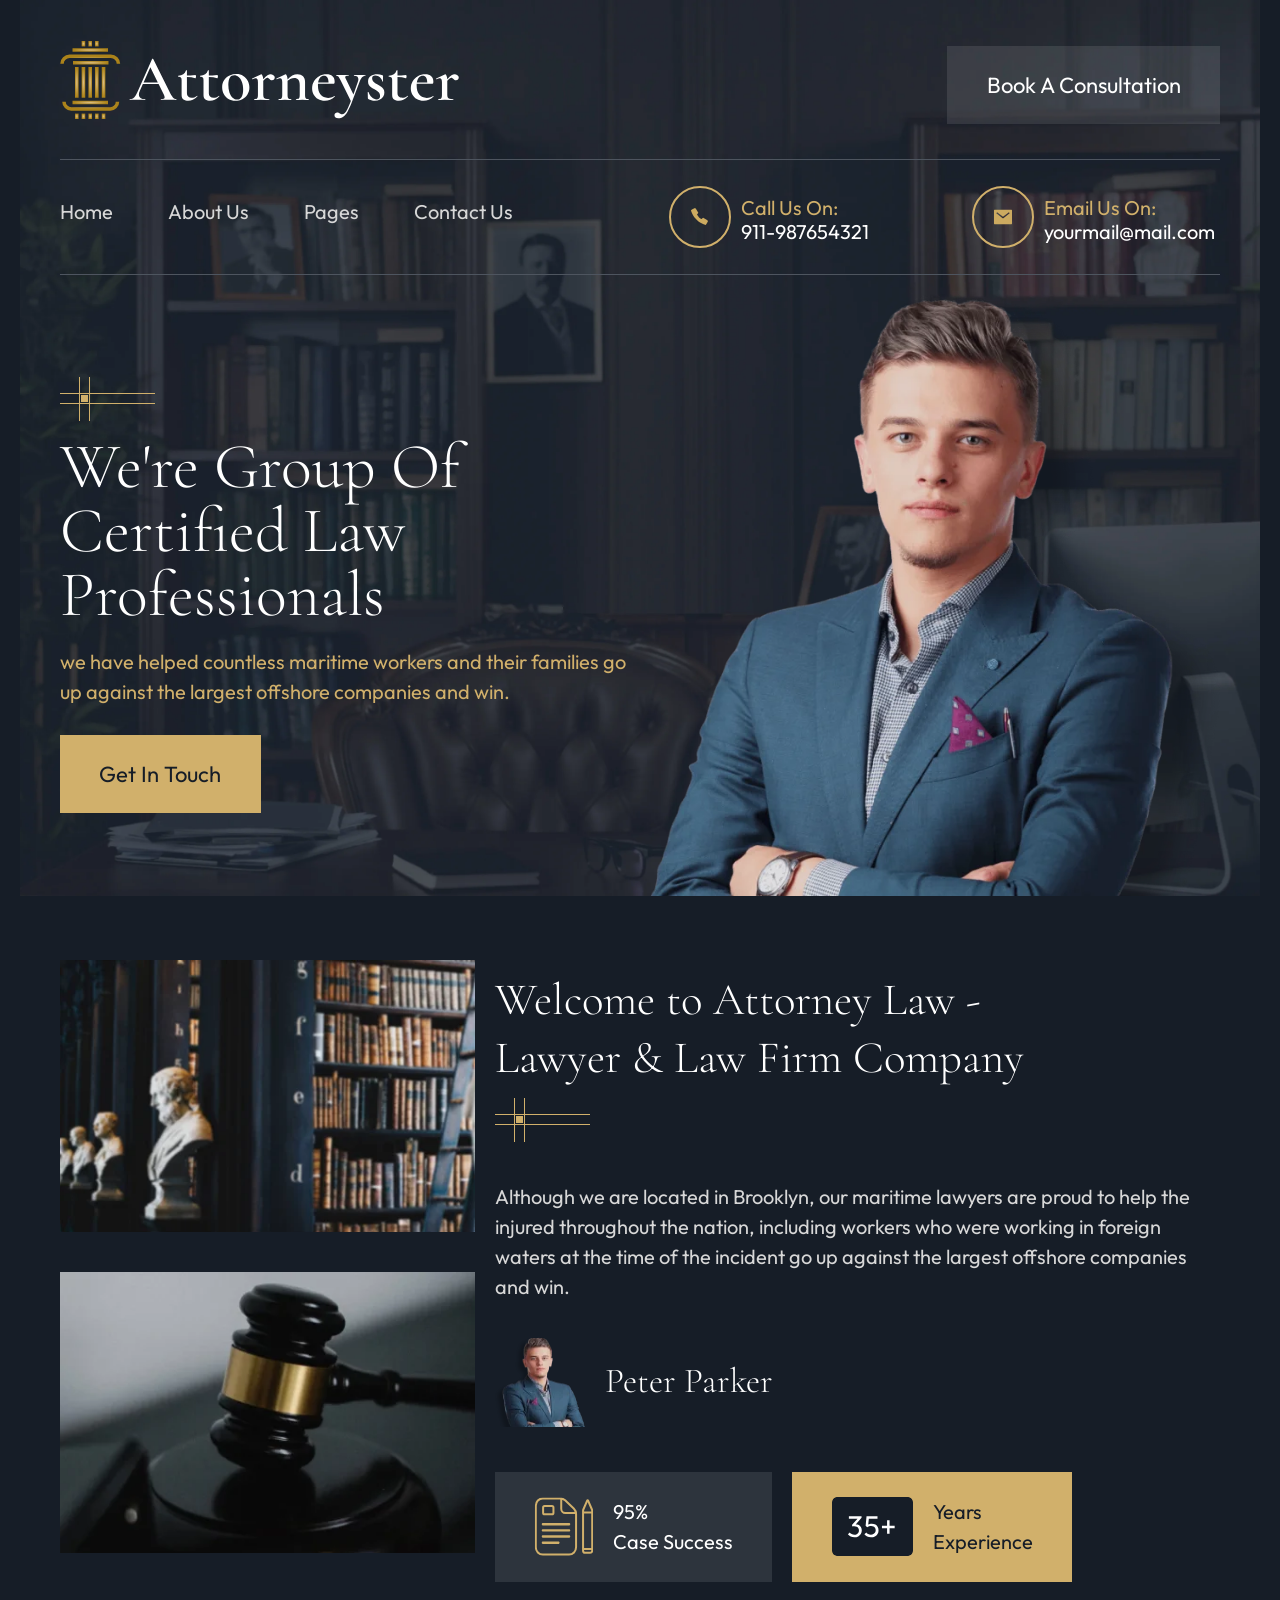
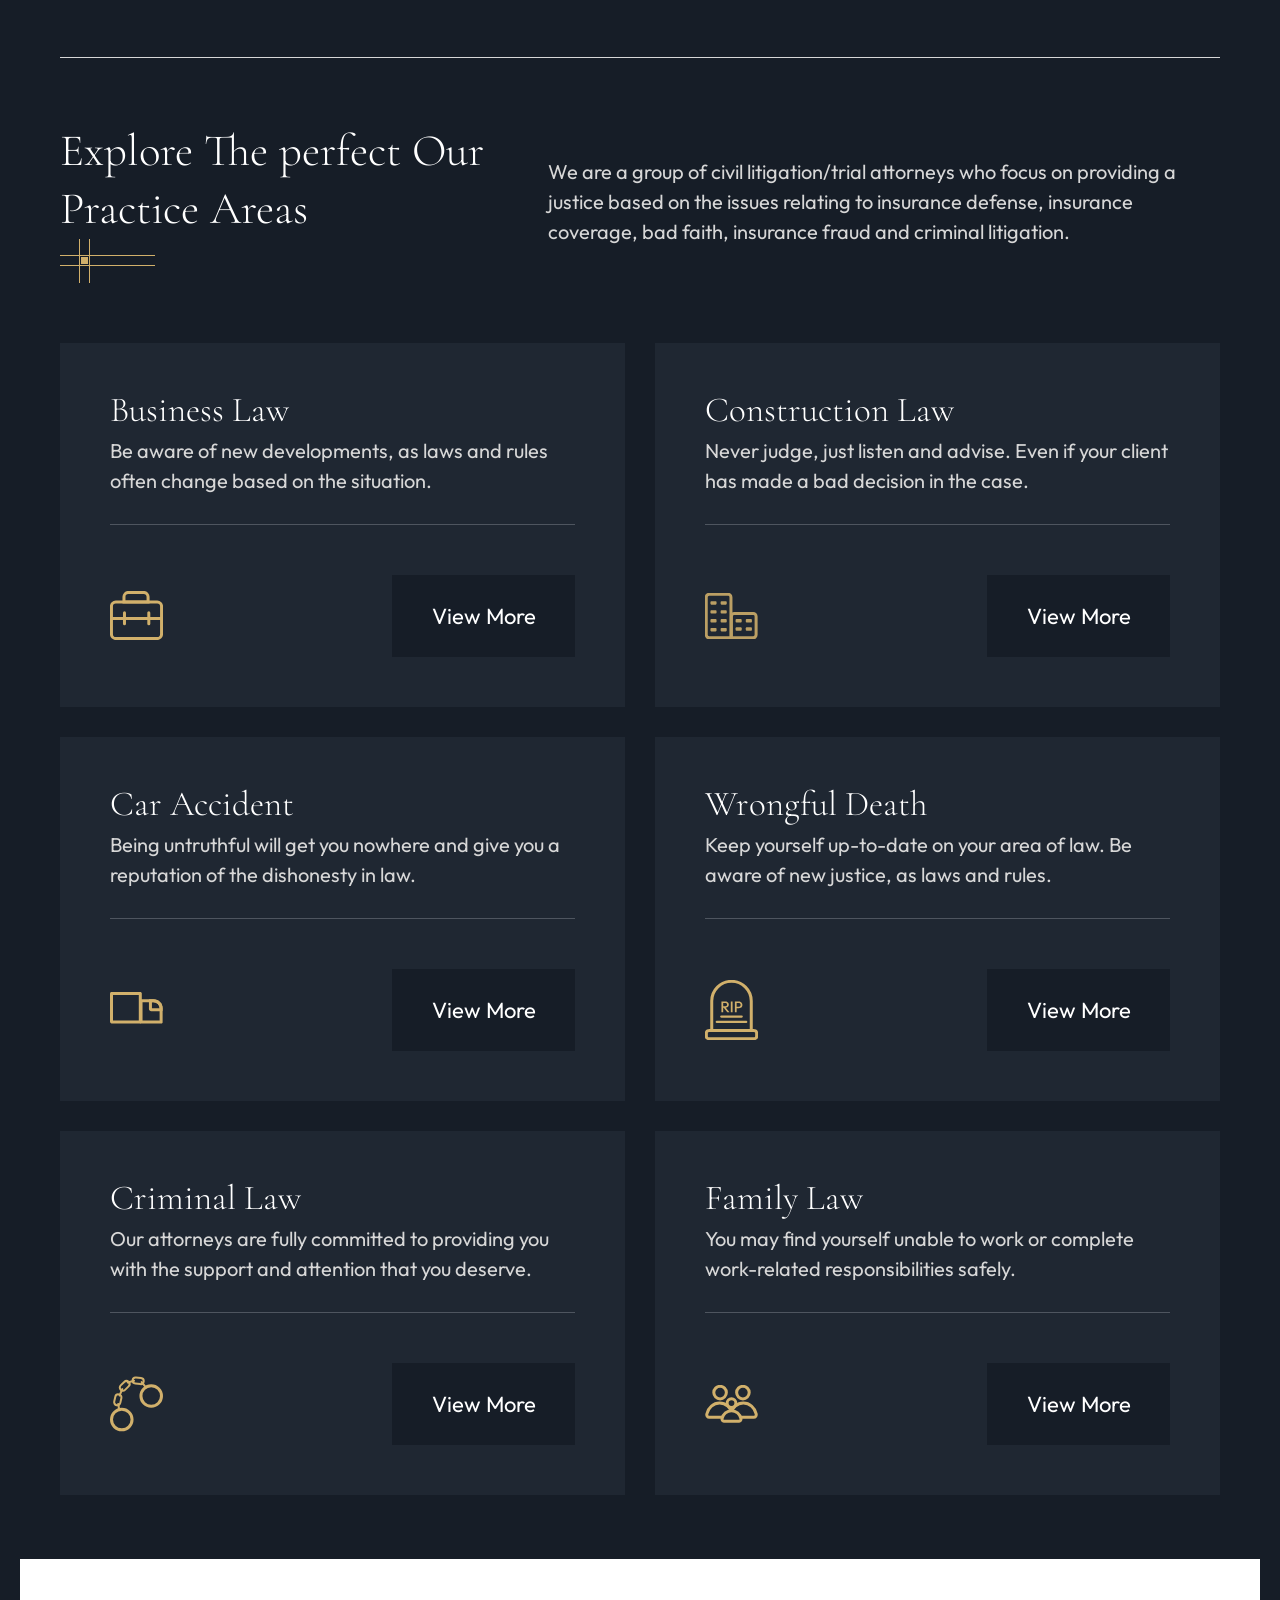
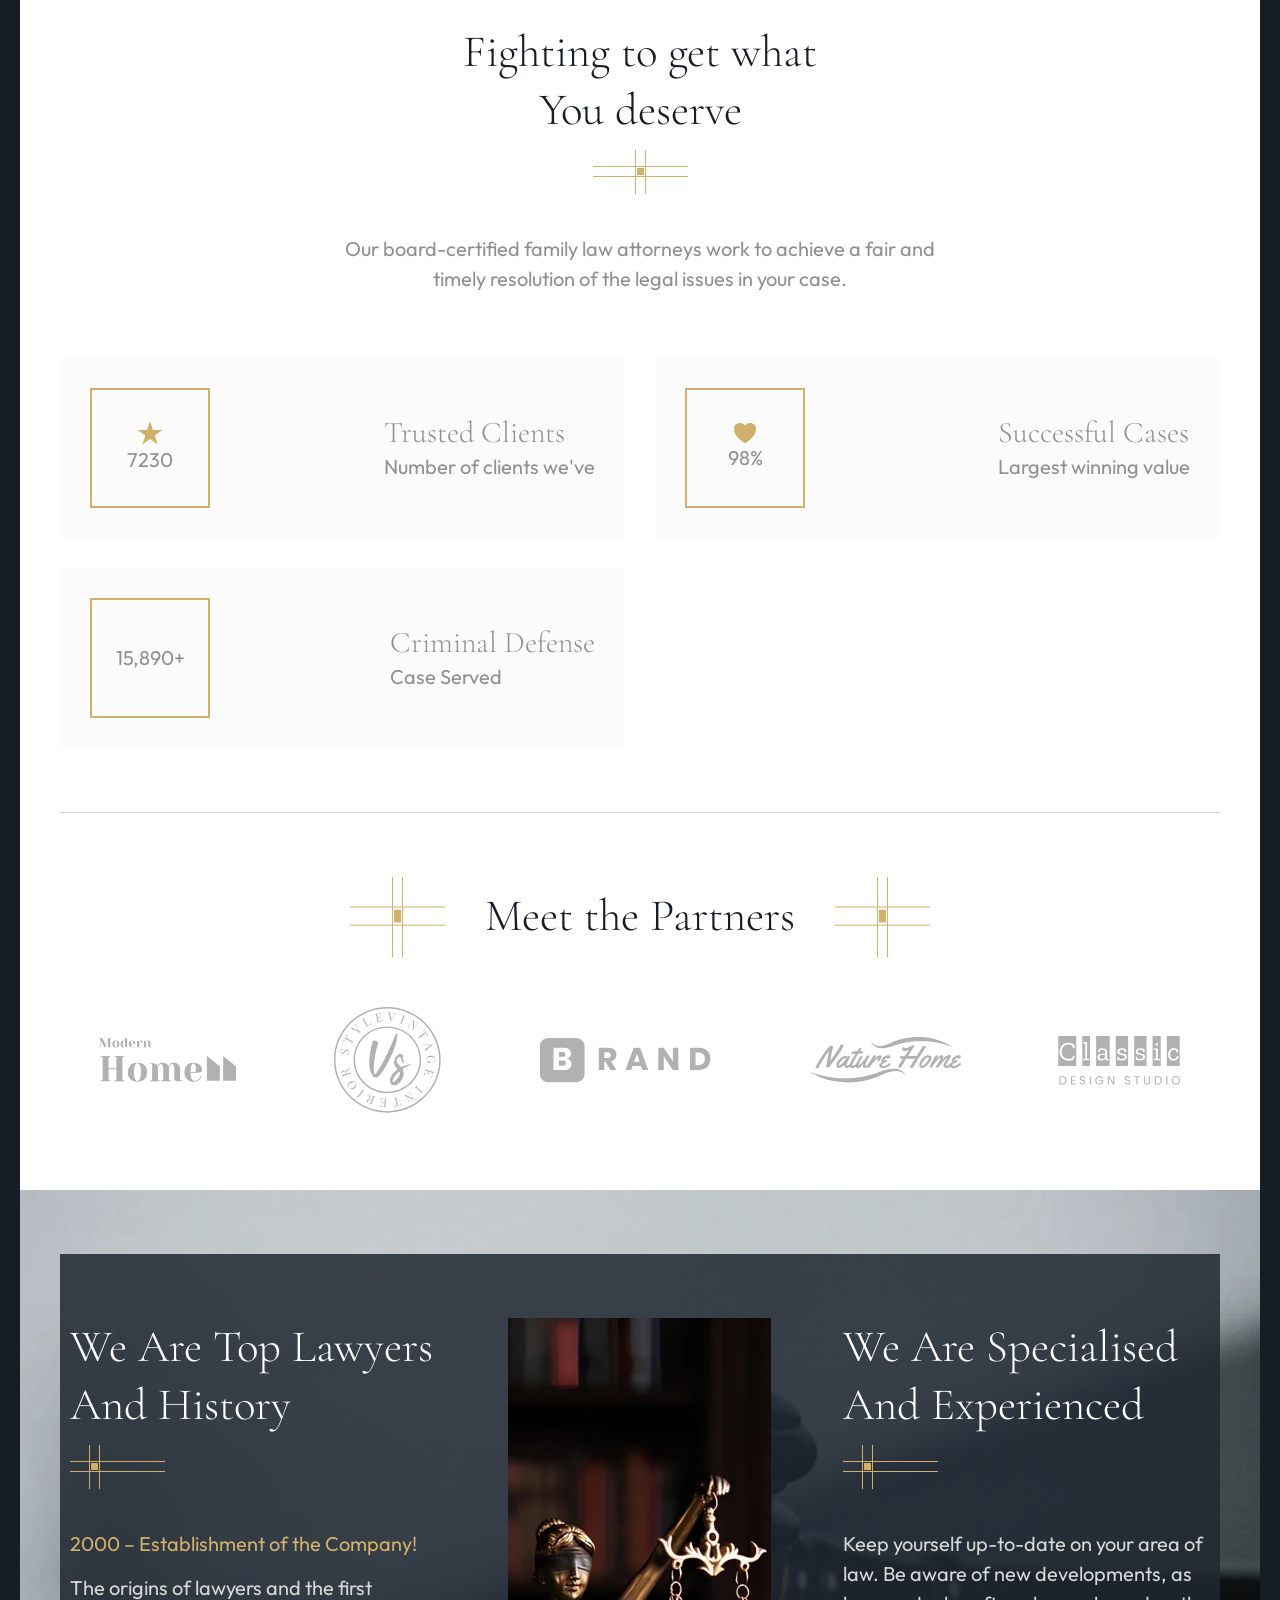
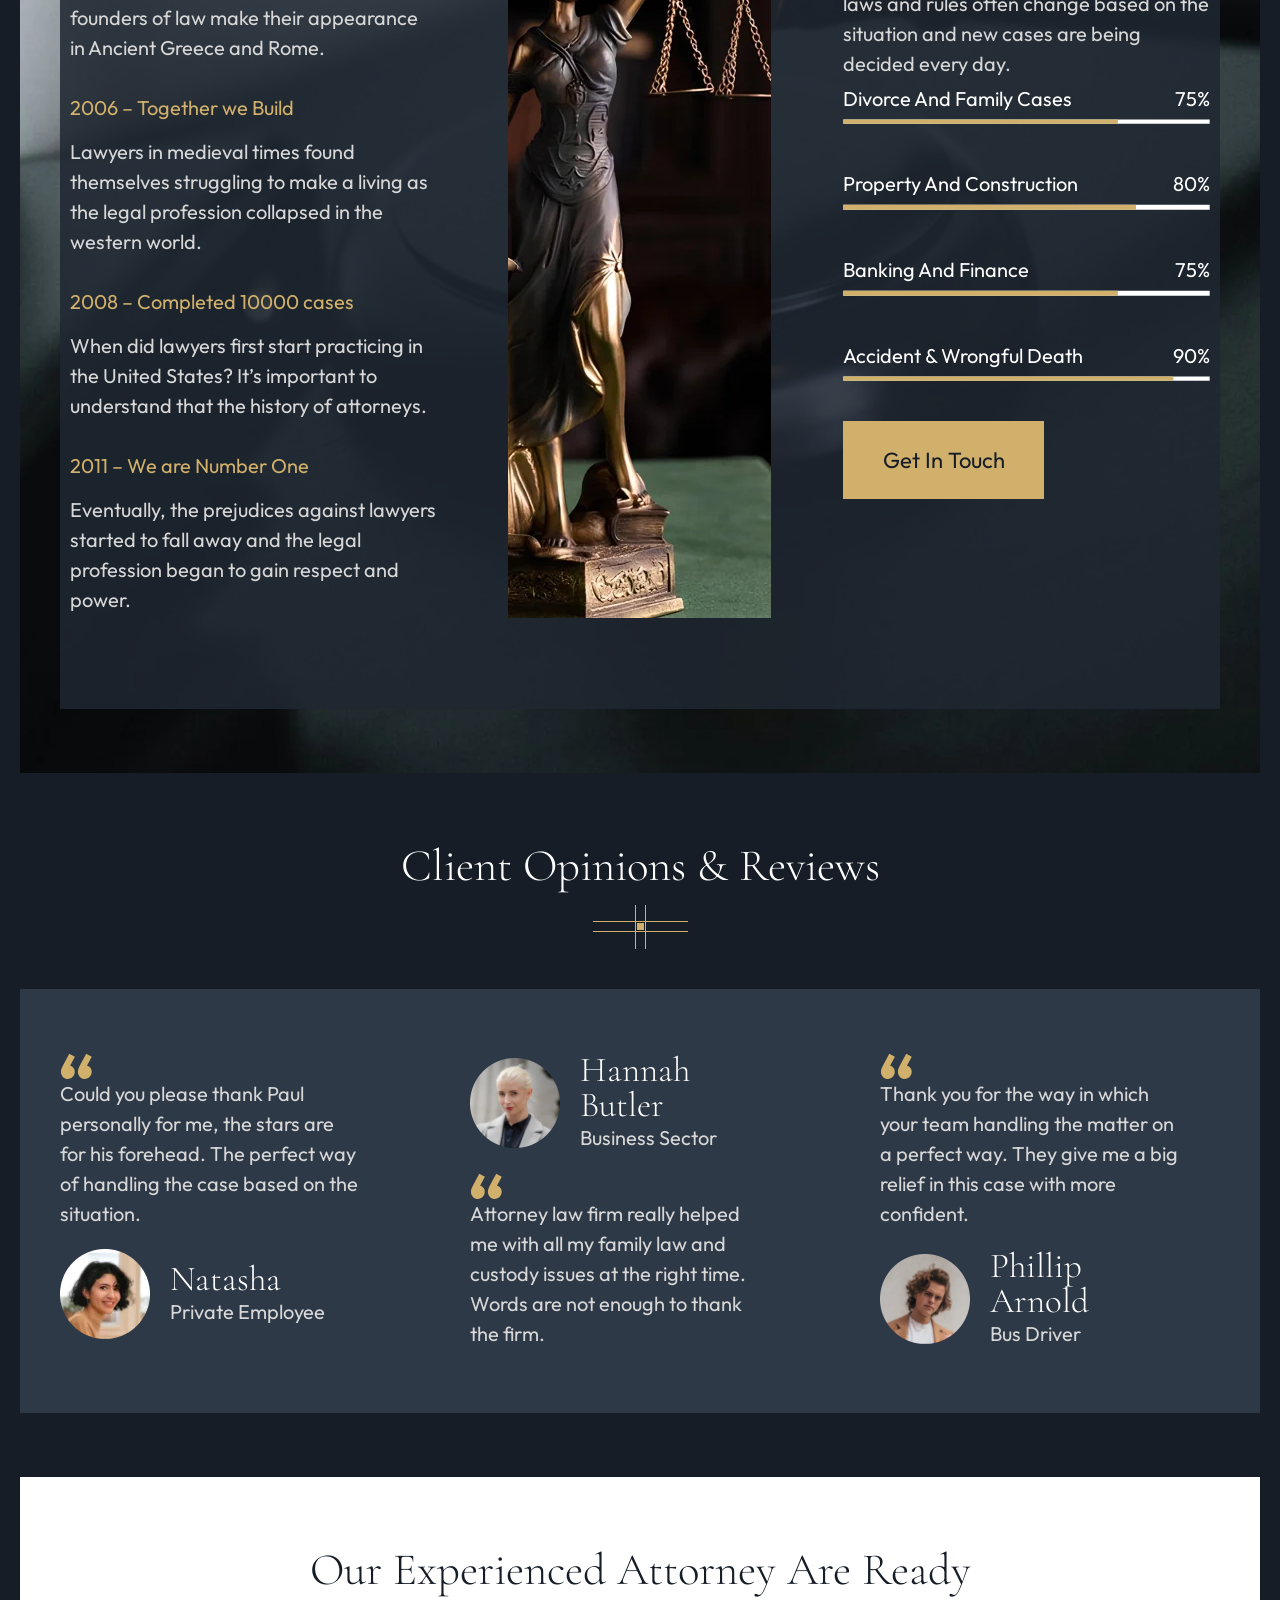
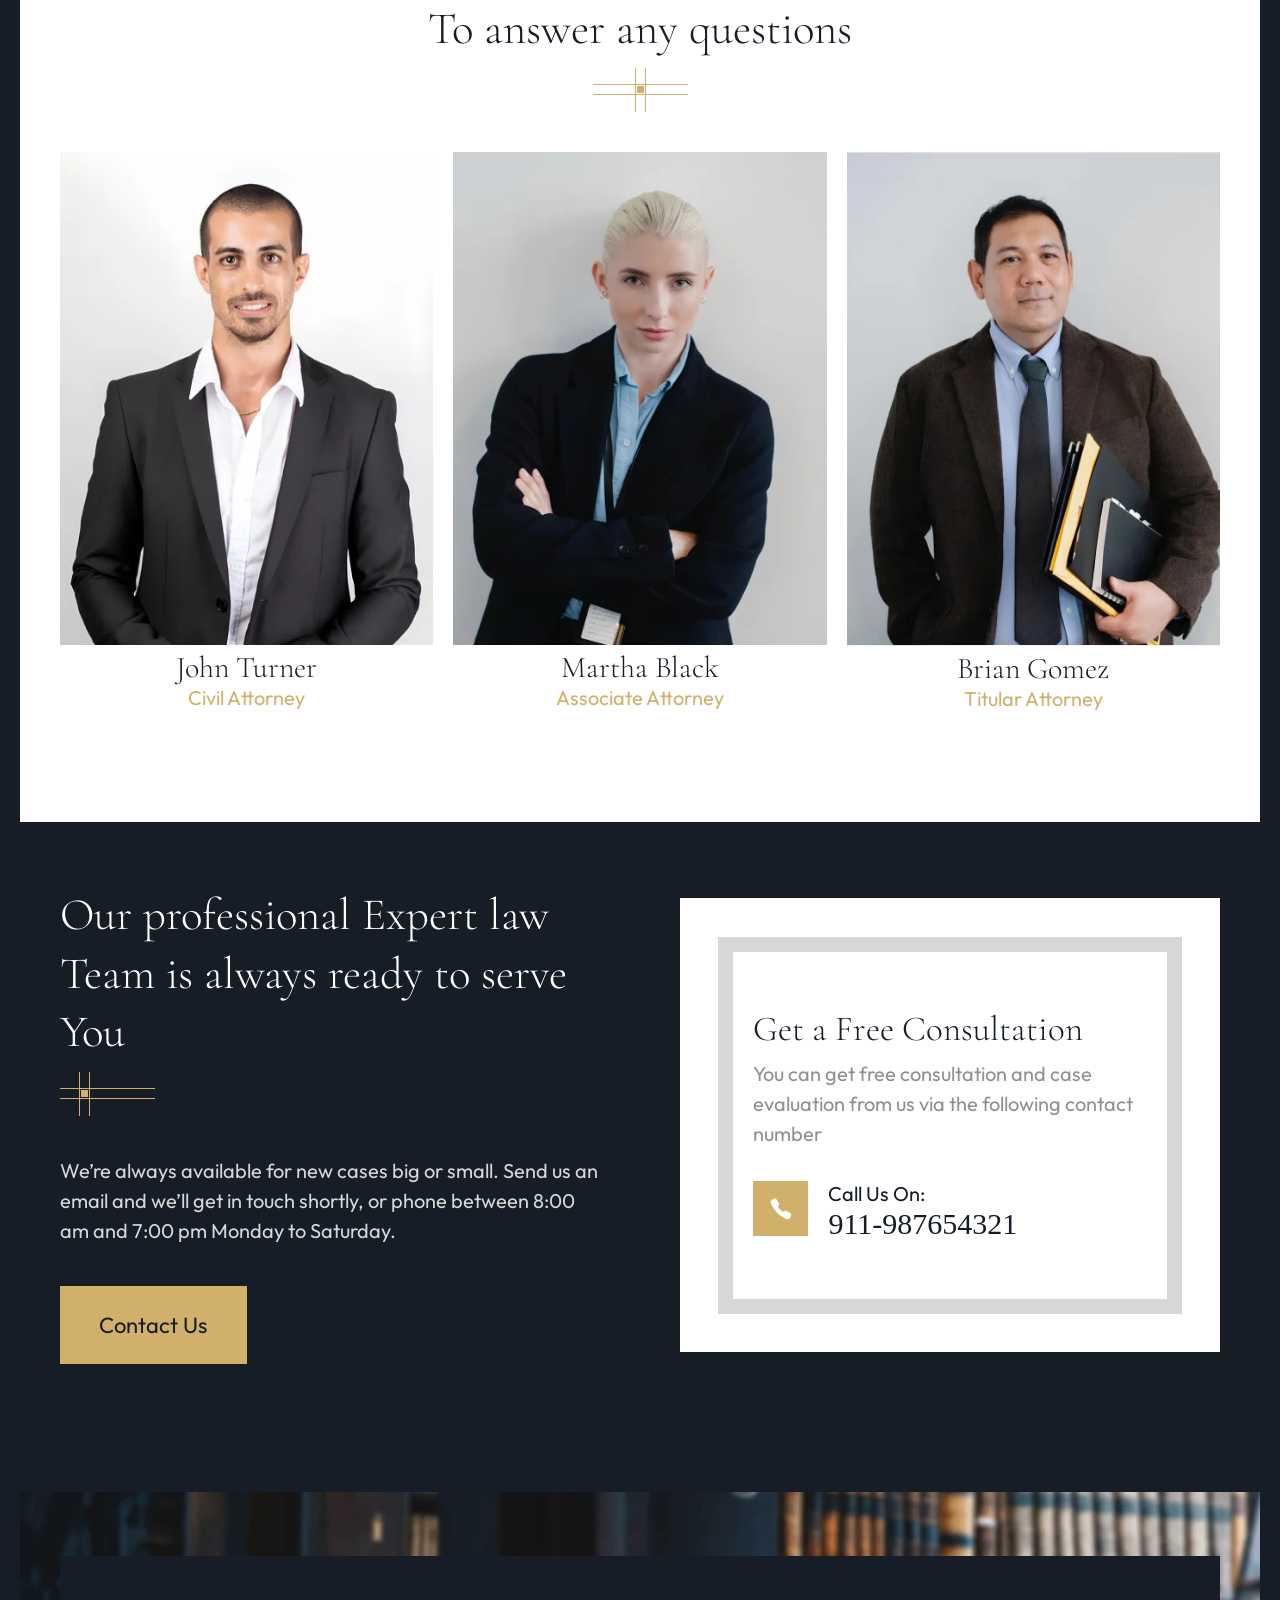
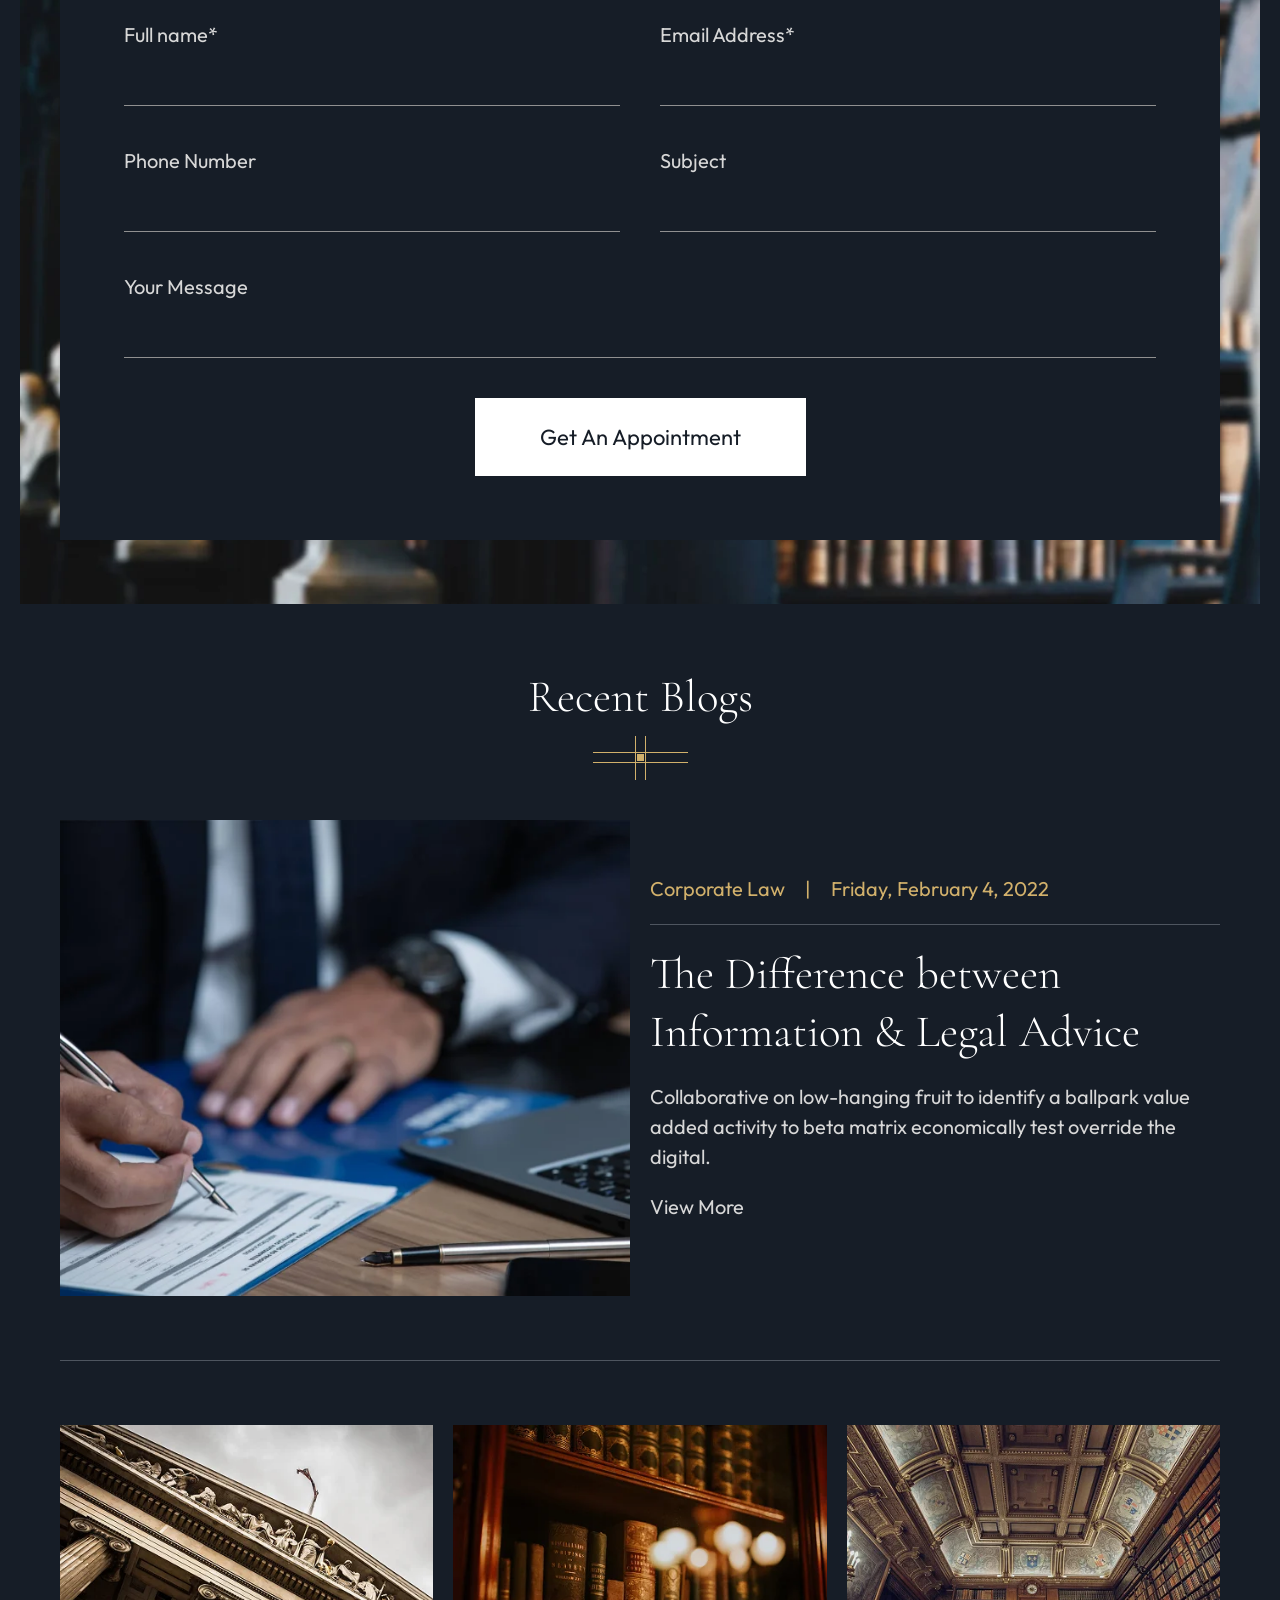
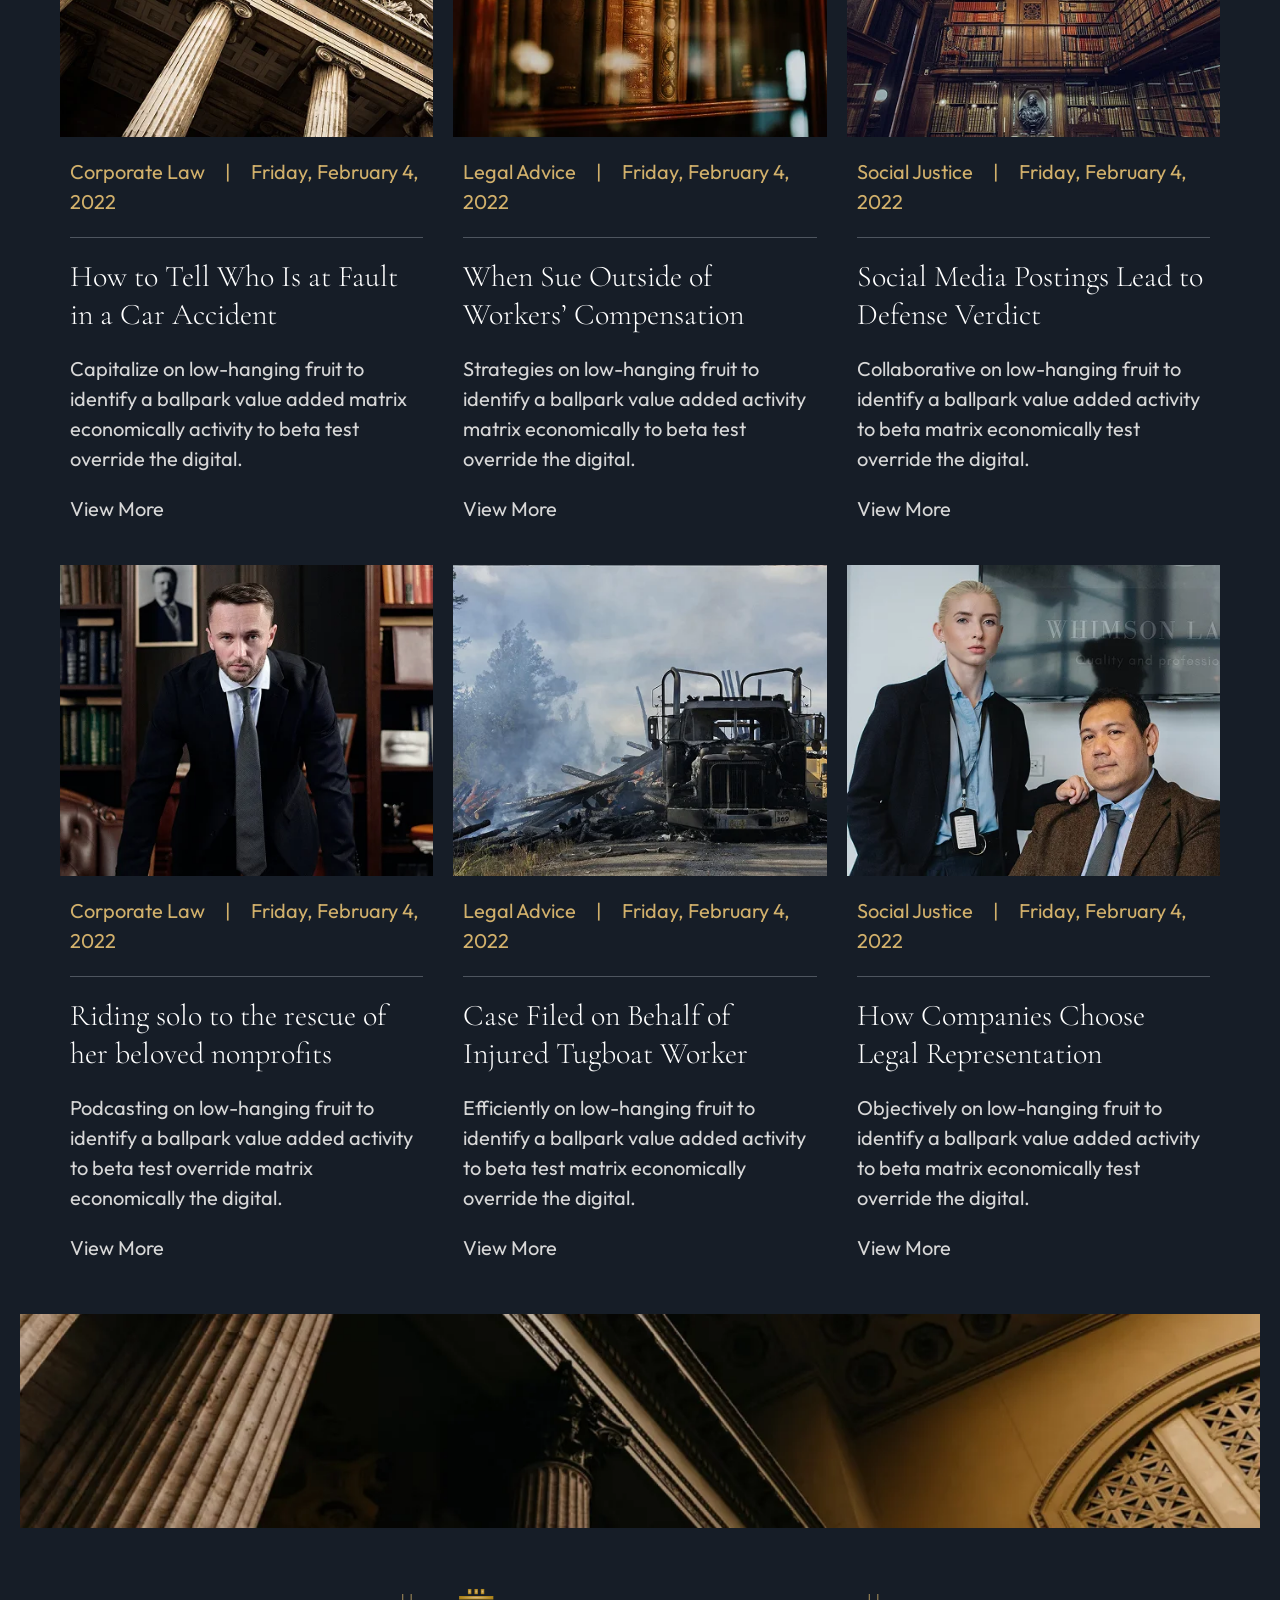
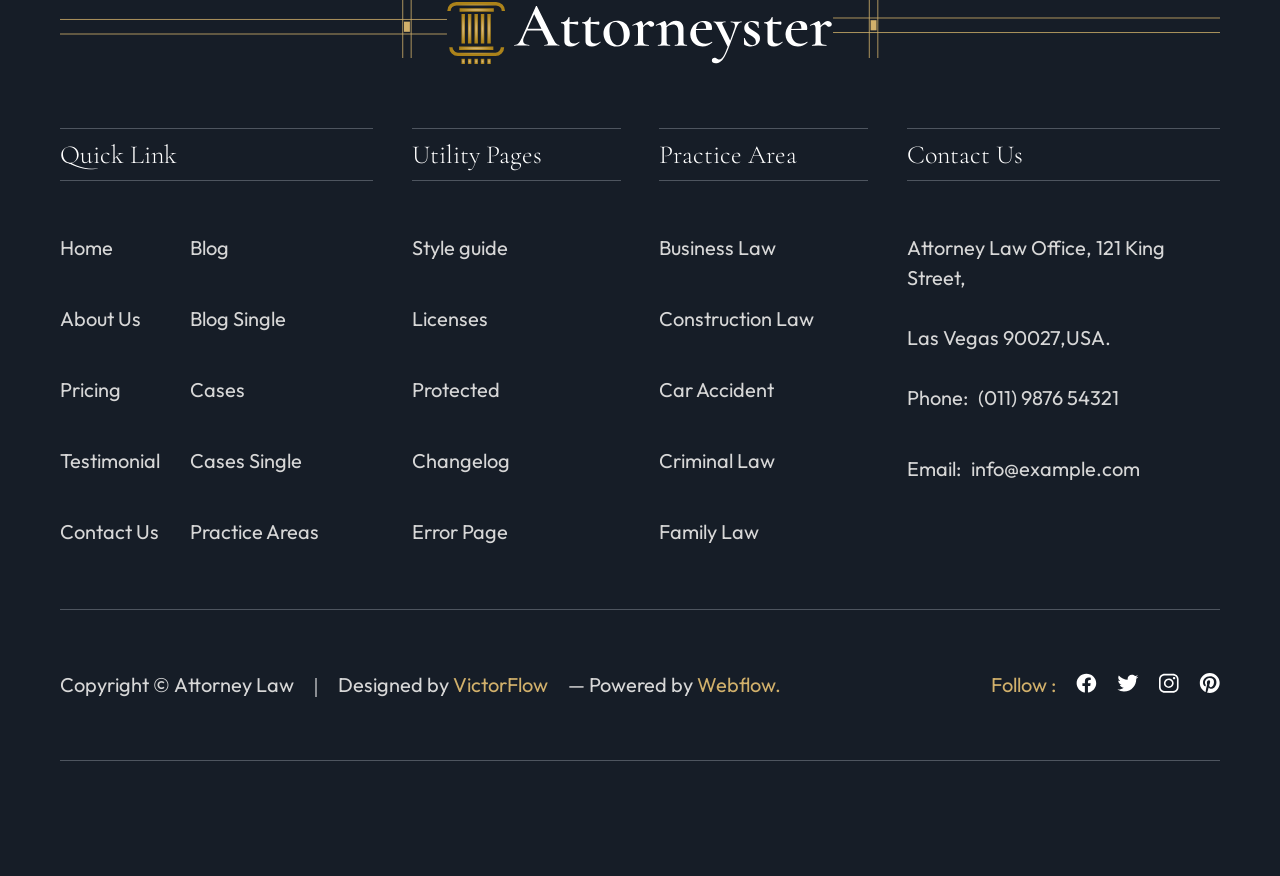
==== commit f225371c: "Update index.html" ====
--- a/index.html
+++ b/index.html
@@ -1 +1 @@
-<!doctype html><html lang="ru"><head><meta charset="UTF-8"><meta name="viewport" content="width=device-width,initial-scale=1"><meta name="description" content="Attorneyster"><meta name="theme-color" content="#ffffff"><link rel="icon" type="image/png" href="./favicon-96x96.png" sizes="96x96"/><link rel="icon" type="image/svg+xml" href="./favicon.svg"/><link rel="shortcut icon" href="./favicon.ico"/><link rel="apple-touch-icon" sizes="180x180" href="./apple-touch-icon.png"/><meta name="apple-mobile-web-app-title" content="Attorneyster"/><link rel="manifest" href="./site.webmanifest"/><title>Attorneyster</title><script type="module" crossorigin src="./assets/index-7ea815ed.js"></script><link rel="stylesheet" href="./assets/index-805eebb3.css"></head><body class="body"><button id="scroll-top-btn" aria-label="Наверх">↑</button><div class="header-section"><div class="common-block container"><header class="header-contianer"><div class="logo-contianer"><img src="./assets/logo-top-5c1a9d5b.svg" alt="Attorneyster"> <a href="#appoinment"><button class="transparent-btn" id="header-button">Book A Consultation</button></a></div><div class="desktop-nav" id="desktop-nav"><nav><ul><li><a href="#home"><p>Home</p></a></li><li><a href="#aboutUs"><p>About Us</p></a></li><li><a href="#pages"><p>Pages</p></a></li><li><a href="#contactUs"><p>Contact Us</p></a></li></ul></nav><div class="contacts-block"><ul><li><div class="contacts-item"><img src="./assets/ico-phone-826e0a2e.svg" alt="phone icon"><div><p>Call Us On:</p><a href="tel:+-------321">911-987654321</a></div></div></li><li><div class="contacts-item"><img src="./assets/ico-mail-9c91b417.svg" alt="mail icon"><div><p>Email Us On:</p><a href="mailto:">yourmail@mail.com</a></div></div></li></ul></div></div><div class="burger" id="burger"><div class="line"></div><div class="line"></div><div class="line"></div></div></header><div class="content-container" id="home"><div class="desc-btn-block"><img src="./assets/ico-common-grid-9f84143c.svg" alt="#"><h1>We're Group Of Certified Law Professionals</h1><p>we have helped countless maritime workers and their families go up against the largest offshore companies and win.</p><button class="yellow-button">Get In Touch</button></div><div class="banner-img"><picture><source srcset="./assets/banner-img_1x-17ad7436.webp, ./assets/banner-img_2x-5a72ae33.webp 2x, ./assets/banner-img_3x-df0ce06f.webp 3x" type="image/webp"><source srcset="./assets/banner-img_1x-9040eb29.png, ./assets/banner-img_2x-20cb872e.png 2x, ./assets/banner-img_3x-47c24662.png 3x" type="image/png"><img src="./assets/banner-img_1x-9040eb29.png" alt="Lawyar" width="672" height="708"></picture></div></div></div></div><section class="welcome-section" id="aboutUs"><div class="content-container container"><div class="banner-img"><picture><source srcset="./assets/welcome-img01_1x-e65b2476.webp, ./assets/welcome-img01_2x-bad43625.webp 2x, ./assets/welcome-img01_3x-764e54c5.webp 3x" type="image/webp"><source srcset="./assets/welcome-img01_1x-623400e2.jpg, ./assets/welcome-img01_2x-60dacdf9.jpg 2x, ./assets/welcome-img01_3x-ac64699c.jpg 3x" type="image/jpeg"><img loading="lazy" src="./assets/welcome-img01_1x-623400e2.jpg" alt="Lawyar" width="440" height="289"></picture><picture><source srcset="./assets/welcome-img02_1x-fc394f40.webp, ./assets/welcome-img02_2x-e03f19cd.webp 2x, ./assets/welcome-img02_3x-810782ac.webp 3x" type="image/webp"><source srcset="./assets/welcome-img02_1x-c4610b88.jpg, ./assets/welcome-img02_2x-2e6630d9.jpg 2x, ./assets/welcome-img02_3x-8c83a704.jpg 3x" type="image/jpeg"><img loading="lazy" src="./assets/welcome-img02_1x-c4610b88.jpg" alt="Lawyar" width="440" height="289"></picture></div><div class="desc-btn-block"><h2>Welcome to Attorney Law -<br class="mob-hidden">Lawyer &amp; Law Firm Company</h2><img loading="lazy" src="./assets/ico-common-grid-9f84143c.svg" alt="#"><p>Although we are located in Brooklyn, our maritime lawyers are proud to help the injured throughout the nation, including workers who were working in foreign waters at the time of the incident go up against the largest offshore companies and win.</p><div class="lawyer-block"><picture><source srcset="[data-uri], ./assets/ico-lawyer_2x-d36f7f5d.webp 2x, ./assets/ico-lawyer_3x-f83e2635.webp 3x" type="image/webp"><source srcset="./assets/ico-lawyer_1x-7527db85.png, ./assets/ico-lawyer_2x-5db031d8.png 2x, ./assets/ico-lawyer_3x-277b2874.png 3x" type="image/png"><img loading="lazy" src="./assets/ico-lawyer_1x-7527db85.png" alt="Lawyar" width="90" height="90"></picture><h3>Peter Parker</h3></div><div class="btns-block"><button class="transparent-btn"><img loading="lazy" src="./assets/ico-case-4990f279.svg" alt="icon case"><p>95%<br>Case Success</p></button> <button class="yellow-button"><img loading="lazy" src="./assets/ico-years-950f380c.svg" alt="icon years"><p>Years<br>Experience</p>npx update-browserslist-db@latest</button></div></div></div></section><section class="explore"><div class="container"><div class="heading-block"><div><h2>Explore The perfect Our Practice Areas</h2><img loading="lazy" src="./assets/ico-common-grid-9f84143c.svg" alt="#"></div><p>We are a group of civil litigation/trial attorneys who focus on providing a justice based on the issues relating to insurance defense, insurance coverage, bad faith, insurance fraud and criminal litigation.</p></div><div class="cases-block" id="businessLaw"><div class="case-card"><h3>Business Law</h3><p>Be aware of new developments, as laws and rules often change based on the situation.</p><div class="ico-btn-block"><img loading="lazy" src="./assets/ico-business-21d2cca1.svg" alt="icon"> <button>View More</button></div></div><div class="case-card" id="constructionLaw"><h3>Construction Law</h3><p>Never judge, just listen and advise. Even if your client has made a bad decision in the case.</p><div class="ico-btn-block"><img loading="lazy" src="./assets/ico-construct-0a075b9d.svg" alt="icon"> <button>View More</button></div></div><div class="case-card" id="carAccident"><h3>Car Accident</h3><p>Being untruthful will get you nowhere and give you a reputation of the dishonesty in law.</p><div class="ico-btn-block"><img loading="lazy" src="./assets/ico-car-7db37353.svg" alt="icon"> <button>View More</button></div></div><div class="case-card" id="wrongfulDeath"><h3>Wrongful Death</h3><p>Keep yourself up-to-date on your area of law. Be aware of new justice, as laws and rules.</p><div class="ico-btn-block"><img loading="lazy" src="./assets/ico-death-e2e195d3.svg" alt="icon"> <button>View More</button></div></div><div class="case-card" id="criminalLaw"><h3>Criminal Law</h3><p>Our attorneys are fully committed to providing you with the support and attention that you deserve.</p><div class="ico-btn-block"><img loading="lazy" src="./assets/ico-crime-767936e3.svg" alt="icon"> <button>View More</button></div></div><div class="case-card" id="familyLaw"><h3>Family Law</h3><p>You may find yourself unable to work or complete work-related responsibilities safely.</p><div class="ico-btn-block"><img loading="lazy" src="./assets/ico-family-250385cd.svg" alt="icon"> <button>View More</button></div></div></div></div></section><section class="results" id="pages"><div class="container"><div class="heading-center-block"><h2>Fighting to get what</h2><h2>You deserve</h2><img loading="lazy" src="./assets/ico-grid-center-b41ee8c0.svg" alt="#"><p>Our board-certified family law attorneys work to achieve a fair and<br class="mob-hidden">timely resolution of the legal issues in your case.</p></div><div class="cards-block"><div class="card"><div class="bg-block"><h4>Trusted Clients</h4><p>Number of clients we've</p></div><div class="gray-block"><div class="yellow-squere"><img loading="lazy" src="./assets/ico-star-d578c938.svg" alt="star icon"><p>7230</p></div><div><h4>Trusted Clients</h4><p>Number of clients we've</p></div></div></div><div class="card"><div class="bg-block"><h4>Trusted Clients</h4><p>Number of clients we've</p></div><div class="gray-block"><div class="yellow-squere"><img loading="lazy" src="./assets/ico-heart-b9b54a3a.svg" alt="heart icon"><p>98%</p></div><div><h4>Successful Cases</h4><p>Largest winning value</p></div></div></div><div class="card"><div class="bg-block"><h4>Criminal Defense</h4><p>Case Served</p></div><div class="gray-block"><div class="yellow-squere"><p>15,890+</p></div><div><h4>Criminal Defense</h4><p>Case Served</p></div></div></div></div></div></section><section class="partners"><div class="container"><div class="heading-block"><img loading="lazy" src="./assets/ico-grid-center-squere-f04c9762.svg" alt="#"><h2>Meet the Partners</h2><img loading="lazy" src="./assets/ico-grid-center-squere-f04c9762.svg" alt="#"></div><div class="partners-block"><a href="#" target="_blank" rel="noopener noreferrer"><svg loading="lazy" class="partner01" width="137" height="45" viewBox="0 0 137 45" fill="none" xmlns="http://www.w3.org/2000/svg"><g clip-path="url(#clip0_2_313)"><path d="M12.1372 0.985352V1.17702L11.333 1.36868V9.86083L12.1372 10.0525V10.2442H8.32476V10.0525L9.12895 9.86083V2.62186L5.9718 10.3768H5.56968L1.47432 2.62186V9.65442L2.54656 10.0525V10.2442H0V10.0525L1.07224 9.65442V1.36868L0.268049 1.17702V0.985352H1.93597C2.18914 0.985352 2.41253 1.01484 2.59124 1.07381C2.76994 1.13278 2.94867 1.2065 3.0827 1.3097C3.23163 1.41291 3.35076 1.53086 3.45501 1.66355C3.55926 1.79624 3.64861 1.95841 3.73797 2.12059L6.65683 7.64933L8.89067 2.12059C8.96513 1.92892 9.03961 1.76675 9.14386 1.63406C9.23321 1.50137 9.35232 1.38342 9.48635 1.28022C9.62038 1.17702 9.78422 1.1033 9.97782 1.05907C10.1714 1.01484 10.4097 0.985352 10.7075 0.985352H12.1372Z" fill="#B1B1B1"/><path d="M16.9028 3.44775C17.4538 3.44775 17.9601 3.52147 18.392 3.68364C18.8239 3.84582 19.1962 4.08171 19.5089 4.37658C19.8216 4.68619 20.045 5.05477 20.2088 5.48233C20.3727 5.90988 20.4471 6.41116 20.4471 6.95666C20.4471 7.50216 20.3727 8.00343 20.2088 8.43099C20.045 8.85855 19.8067 9.22713 19.5089 9.53674C19.1962 9.84635 18.8239 10.0675 18.392 10.2297C17.9601 10.3918 17.4538 10.4656 16.9028 10.4656C16.3517 10.4656 15.8454 10.3918 15.4135 10.2297C14.9817 10.0675 14.6094 9.83161 14.2966 9.53674C13.9839 9.22713 13.7605 8.85855 13.5967 8.43099C13.4329 8.00343 13.3584 7.50216 13.3584 6.95666C13.3584 6.41116 13.4329 5.90988 13.5967 5.48233C13.7605 5.05477 13.9988 4.68619 14.2966 4.37658C14.6094 4.06697 14.9817 3.84582 15.4135 3.68364C15.8454 3.52147 16.3369 3.44775 16.9028 3.44775ZM16.9028 10.2149C17.0517 10.2149 17.2006 10.1707 17.3644 10.0675C17.5133 9.9643 17.6474 9.80212 17.7665 9.55148C17.8856 9.30085 17.9899 8.97649 18.0644 8.56368C18.1388 8.13612 18.1835 7.60536 18.1835 6.9714C18.1835 6.3227 18.1388 5.79194 18.0644 5.37912C17.9899 4.96631 17.8856 4.62721 17.7665 4.39132C17.6474 4.15543 17.5133 3.97851 17.3644 3.87531C17.2155 3.7721 17.0666 3.72787 16.9028 3.72787C16.7538 3.72787 16.6049 3.7721 16.4411 3.87531C16.2922 3.97851 16.1581 4.14069 16.039 4.39132C15.9198 4.64196 15.8156 4.96631 15.7412 5.37912C15.6667 5.80668 15.622 6.33744 15.622 6.9714C15.622 7.62011 15.6667 8.15087 15.7412 8.56368C15.8156 8.97649 15.9198 9.31559 16.039 9.55148C16.1581 9.78738 16.2922 9.9643 16.4411 10.0675C16.59 10.1559 16.7389 10.2149 16.9028 10.2149Z" fill="#B1B1B1"/><path d="M26.9551 0.985352C27.7593 0.985352 28.1614 1.38343 28.1614 2.17956V9.87558L28.9656 10.0672V10.2589H27.7593C27.4317 10.2589 27.1785 10.2147 26.9849 10.1115C26.7913 10.0082 26.6275 9.89032 26.5233 9.77237C26.3892 9.62494 26.285 9.44802 26.2254 9.2711C26.1063 9.50699 25.9574 9.69866 25.7786 9.87558C25.6297 10.023 25.4212 10.1557 25.1681 10.2884C24.9149 10.4211 24.617 10.48 24.2745 10.48C23.8873 10.48 23.5299 10.4063 23.2023 10.2589C22.8598 10.1115 22.5768 9.89032 22.3385 9.59545C22.1003 9.30059 21.8918 8.932 21.7578 8.50445C21.6088 8.06215 21.5493 7.56087 21.5493 6.97114C21.5493 6.38141 21.6237 5.88014 21.7578 5.43784C21.9067 4.99554 22.1003 4.6417 22.3683 4.34683C22.6215 4.05197 22.9343 3.83082 23.2917 3.68338C23.6491 3.53595 24.0512 3.46223 24.4979 3.46223C24.7362 3.46223 24.9447 3.49172 25.1383 3.53595C25.3319 3.59492 25.4957 3.6539 25.6297 3.72761C25.7935 3.80133 25.9276 3.88979 26.0467 3.99299V1.41291L25.2425 1.22125V1.02959H26.9551V0.985352ZM26.0169 4.37632C25.9127 4.27311 25.8233 4.18466 25.7042 4.11094C25.6 4.03722 25.4957 3.97825 25.3766 3.91928C25.2574 3.8603 25.1383 3.84556 25.0043 3.84556C24.8405 3.84556 24.6766 3.88979 24.5277 3.97825C24.3788 4.06671 24.2596 4.21414 24.1405 4.43529C24.0362 4.65644 23.9469 4.98079 23.8873 5.37886C23.8278 5.79168 23.798 6.30769 23.798 6.9564C23.798 7.59036 23.8278 8.09163 23.8873 8.4897C23.9469 8.88777 24.0214 9.19738 24.1256 9.41853C24.215 9.63968 24.3192 9.80186 24.4533 9.87558C24.5724 9.94929 24.6915 9.99352 24.8107 9.99352C25.0192 9.99352 25.1978 9.93455 25.3468 9.83135C25.4957 9.72814 25.6148 9.59545 25.7191 9.46276C25.8382 9.30058 25.9425 9.12367 26.0318 8.932V4.37632H26.0169Z" fill="#B1B1B1"/><path d="M33.4479 10.4802C32.3012 10.4802 31.4077 10.1706 30.7822 9.55139C30.1419 8.93217 29.8291 8.06232 29.8291 6.97131C29.8291 6.42581 29.9036 5.92454 30.0674 5.49698C30.2312 5.06942 30.4546 4.70084 30.7376 4.39123C31.0205 4.08162 31.363 3.86047 31.78 3.6983C32.1821 3.53612 32.6288 3.4624 33.1203 3.4624C33.6266 3.4624 34.0734 3.53612 34.4606 3.66881C34.8627 3.81624 35.1903 4.00791 35.4733 4.2438C35.7562 4.47969 35.9647 4.75981 36.1136 5.08417C36.2626 5.40852 36.337 5.74762 36.337 6.1162C36.337 6.23414 36.337 6.35209 36.3221 6.44055C36.3072 6.52901 36.2924 6.61747 36.2775 6.69119C36.2477 6.77965 36.2328 6.85337 36.203 6.91234C35.8158 6.98606 35.3988 7.05977 34.952 7.104C34.5797 7.16297 34.1479 7.2072 33.6564 7.23669C33.165 7.26618 32.6586 7.29567 32.1225 7.29567C32.1225 7.84117 32.1672 8.29821 32.2416 8.66679C32.3161 9.03538 32.4352 9.33024 32.5693 9.53665C32.7182 9.7578 32.882 9.90523 33.0756 9.99369C33.2692 10.0822 33.4926 10.1264 33.716 10.1264C33.9841 10.1264 34.2372 10.0822 34.4755 9.97895C34.7137 9.87575 34.9222 9.7578 35.0861 9.59562C35.2648 9.43345 35.3988 9.24178 35.503 9.03538C35.6073 8.82897 35.652 8.62256 35.652 8.40141H35.9796C35.9796 8.66679 35.92 8.91743 35.8009 9.16806C35.6818 9.4187 35.5031 9.63985 35.2797 9.83151C35.0563 10.0232 34.7882 10.1706 34.4755 10.2886C34.1776 10.4212 33.8351 10.4802 33.4479 10.4802ZM32.1076 6.95657C32.4055 6.95657 32.6735 6.95657 32.9118 6.94183C33.1501 6.92708 33.3437 6.91234 33.5075 6.8976C33.7011 6.88285 33.85 6.85336 33.984 6.83862C33.9989 6.75016 34.0287 6.64696 34.0436 6.54376C34.0585 6.44055 34.0734 6.33735 34.0883 6.2194C34.1032 6.10145 34.1032 5.96877 34.1032 5.83608C34.1032 5.43801 34.0734 5.09891 34.0138 4.83353C33.9542 4.56815 33.8798 4.347 33.7755 4.17008C33.6862 4.0079 33.5819 3.87521 33.4479 3.81624C33.3139 3.75727 33.2096 3.71304 33.0905 3.71304C32.9714 3.71304 32.8522 3.75727 32.7331 3.84573C32.614 3.93419 32.5097 4.09636 32.4055 4.31751C32.3161 4.55341 32.2268 4.87776 32.1672 5.30532C32.1076 5.73287 32.1076 6.27837 32.1076 6.95657Z" fill="#B1B1B1"/><path d="M41.9663 3.90443C41.6982 3.90443 41.46 3.96341 41.2515 4.06661C41.043 4.16981 40.8643 4.3025 40.7154 4.43519C40.5515 4.59737 40.4175 4.77429 40.2835 4.96595V9.87548L41.0877 10.0671V10.2588H37.3348V10.0671L38.139 9.87548V4.03712L37.3348 3.84546V3.6538H38.5411C38.8538 3.6538 39.107 3.71277 39.3155 3.81597C39.5091 3.91918 39.6729 4.03712 39.792 4.15507C39.9261 4.3025 40.0303 4.46468 40.0899 4.6416C40.2239 4.44993 40.3877 4.27302 40.5813 4.11084C40.7452 3.97815 40.9537 3.8602 41.2068 3.74226C41.46 3.62431 41.7429 3.58008 42.0855 3.58008C42.562 3.58008 42.9194 3.69803 43.1577 3.90443C43.396 4.12558 43.5002 4.43519 43.5002 4.83326C43.5002 5.12813 43.4109 5.37876 43.2322 5.55568C43.0534 5.7326 42.8003 5.82106 42.5024 5.82106C42.428 5.82106 42.3684 5.82106 42.2939 5.82106C42.2195 5.82106 42.1748 5.80632 42.1301 5.80632C42.0706 5.79158 42.011 5.79158 41.9663 5.76209V3.90443Z" fill="#B1B1B1"/><path d="M49.2635 5.62937C49.2635 5.3345 49.2337 5.06912 49.1742 4.84798C49.1146 4.62683 49.0402 4.4499 48.9359 4.31721C48.8466 4.16978 48.7423 4.06658 48.6083 4.0076C48.4892 3.94863 48.37 3.9044 48.2508 3.9044C48.0424 3.9044 47.8637 3.96337 47.7148 4.06658C47.5658 4.16978 47.4318 4.30247 47.3424 4.43516C47.2233 4.59734 47.1339 4.77426 47.0446 4.96592V9.87545L47.8488 10.0671V10.2587H44.0959V10.0671L44.9001 9.87545V4.03709L44.0959 3.84543V3.65376H45.3022C45.615 3.65376 45.8681 3.71274 46.0766 3.81594C46.2702 3.91914 46.434 4.03709 46.5532 4.15504C46.6872 4.30247 46.7914 4.46465 46.851 4.64157C46.9701 4.42042 47.1191 4.21401 47.2978 4.03709C47.4467 3.88966 47.6552 3.75697 47.8935 3.62428C48.1317 3.49159 48.4444 3.43262 48.8019 3.43262C49.1891 3.43262 49.5465 3.49159 49.8592 3.62428C50.1869 3.74223 50.4549 3.91915 50.6783 4.11081C50.9017 4.31722 51.0804 4.53836 51.2144 4.80374C51.3485 5.06912 51.408 5.3345 51.408 5.61463V9.8607L52.2122 10.0523V10.244H50.4698C49.6656 10.244 49.2635 9.84596 49.2635 9.04982V5.62937Z" fill="#B1B1B1"/><path d="M1.41492 19.5767V19.0312H11.765V19.5767L9.59074 20.1222V31.2535H17.3943V20.1222L15.22 19.5767V19.0312H25.5701V19.5767L23.3958 20.1222V43.1218L25.5701 43.6674V44.2128H15.22V43.6525L17.3943 43.107V32.1527H9.59074V43.107L11.765 43.6525V44.1981H1.41492V43.6525L3.58917 43.107V20.1075L1.41492 19.5767Z" fill="#B1B1B1"/><path d="M38.4368 25.6807C39.9409 25.6807 41.2812 25.9018 42.4726 26.3294C43.6639 26.7569 44.6617 27.3909 45.4957 28.2165C46.3297 29.0421 46.97 30.0447 47.4019 31.2241C47.8338 32.4036 48.0572 33.7305 48.0572 35.2196C48.0572 36.7087 47.8338 38.0355 47.4019 39.215C46.97 40.3945 46.3297 41.3823 45.4957 42.2079C44.6617 43.0335 43.6491 43.6675 42.4726 44.0951C41.2812 44.5226 39.9409 44.7438 38.4368 44.7438C36.9327 44.7438 35.5924 44.5226 34.401 44.0951C33.2096 43.6675 32.2118 43.0335 31.3779 42.2079C30.5439 41.3823 29.9035 40.3797 29.4717 39.215C29.0398 38.0355 28.8164 36.7087 28.8164 35.2196C28.8164 33.7305 29.0398 32.4036 29.4717 31.2241C29.9035 30.0447 30.5439 29.0569 31.3779 28.2165C32.2118 27.3761 33.2245 26.7569 34.401 26.3294C35.5924 25.9018 36.9327 25.6807 38.4368 25.6807ZM38.4368 44.0066C38.8538 44.0066 39.2559 43.8739 39.6729 43.6085C40.0898 43.3431 40.4472 42.8861 40.7749 42.2227C41.1025 41.5592 41.3706 40.6599 41.5791 39.5246C41.7876 38.3894 41.8918 36.9445 41.8918 35.1901C41.8918 33.4356 41.7876 31.9908 41.5791 30.8556C41.3706 29.7203 41.1025 28.821 40.7749 28.1575C40.4472 27.4941 40.075 27.037 39.6729 26.7717C39.2708 26.5063 38.8538 26.3736 38.4368 26.3736C38.0198 26.3736 37.6177 26.5063 37.2007 26.7717C36.7838 27.037 36.4263 27.4941 36.0987 28.1575C35.7711 28.821 35.503 29.7203 35.2945 30.8556C35.086 31.9908 34.9818 33.4356 34.9818 35.1901C34.9818 36.9445 35.086 38.3894 35.2945 39.5246C35.503 40.6599 35.7711 41.5592 36.0987 42.2227C36.4263 42.8861 36.7987 43.3431 37.2007 43.6085C37.6177 43.8739 38.0198 44.0066 38.4368 44.0066Z" fill="#B1B1B1"/><path d="M75.2654 31.6072C75.2654 30.7521 75.191 30.0149 75.042 29.4399C74.8931 28.8649 74.7144 28.3784 74.4761 28.0098C74.2378 27.6412 73.9847 27.3758 73.7166 27.1989C73.4336 27.0367 73.1656 26.9483 72.8975 26.9483C72.4359 26.9483 72.0338 27.0957 71.6764 27.3906C71.319 27.6854 71.0211 28.0245 70.7531 28.3784C70.4701 28.8059 70.202 29.2925 69.9935 29.8085V43.107L72.1827 43.6525V44.198H62.0262V43.6525L64.2005 43.107V31.6072C64.2005 30.7521 64.126 30.0149 63.9771 29.4399C63.8281 28.8649 63.6494 28.3784 63.4111 28.0098C63.1729 27.6412 62.9197 27.3758 62.6517 27.1989C62.3687 27.0367 62.1006 26.9483 61.8326 26.9483C61.3709 26.9483 60.9689 27.0957 60.6114 27.3906C60.254 27.6854 59.9561 28.0245 59.6881 28.3784C59.3902 28.8059 59.1371 29.2925 58.9286 29.8085V43.107L61.1029 43.6525V44.198H50.9464V43.6525L53.1207 43.107V27.3021L50.9464 26.7566V26.2111H54.2078C55.0566 26.2111 55.7565 26.3586 56.2927 26.6387C56.8437 26.9188 57.2607 27.2431 57.5883 27.5675C57.9457 27.9803 58.2138 28.4226 58.3925 28.8944C58.7052 28.2899 59.0924 27.7592 59.5541 27.2726C59.971 26.8598 60.4774 26.4912 61.0731 26.1521C61.6837 25.813 62.4134 25.6509 63.292 25.6509C64.7366 25.6509 66.0024 25.9752 67.0449 26.6092C68.1022 27.2432 68.9064 28.0688 69.4574 29.0713C69.7702 28.4521 70.1574 27.8919 70.619 27.3758C71.036 26.9483 71.5423 26.5502 72.138 26.1964C72.7486 25.8425 73.4783 25.6509 74.357 25.6509C75.3547 25.6509 76.2483 25.813 77.0823 26.1227C77.9013 26.4323 78.6161 26.8598 79.2118 27.4053C79.8075 27.9508 80.2692 28.57 80.5968 29.2925C80.9244 30.0149 81.0883 30.7815 81.0883 31.5924V43.0922L83.2625 43.6377V44.1832H78.5417C76.3674 44.1832 75.2803 43.107 75.2803 40.9544V31.6072H75.2654Z" fill="#B1B1B1"/><path d="M95.2359 44.7286C92.1384 44.7286 89.7258 43.8882 88.0132 42.1928C86.3006 40.4973 85.4368 38.1826 85.4368 35.2044C85.4368 33.7154 85.6602 32.3885 86.0921 31.209C86.524 30.0295 87.1345 29.0417 87.9089 28.2014C88.6833 27.3757 89.6216 26.7418 90.7236 26.3142C91.8256 25.8867 93.0319 25.6655 94.3275 25.6655C95.6827 25.6655 96.9039 25.8572 97.9761 26.2405C99.0484 26.6238 99.9717 27.1398 100.716 27.7885C101.461 28.4373 102.042 29.2039 102.444 30.0738C102.846 30.9436 103.039 31.8724 103.039 32.8602C103.039 33.1993 103.025 33.4942 102.98 33.7448C102.935 33.9955 102.905 34.2166 102.846 34.4083C102.771 34.6442 102.712 34.8506 102.667 35.0128C101.595 35.2339 100.478 35.4108 99.2866 35.5583C98.274 35.7057 97.0975 35.8237 95.772 35.9416C94.4466 36.0448 93.0468 36.1038 91.6022 36.1038C91.6022 37.5929 91.7065 38.8313 91.9299 39.8191C92.1533 40.8069 92.4511 41.603 92.8383 42.1928C93.2255 42.7825 93.6871 43.1953 94.2232 43.4459C94.7594 43.6966 95.3402 43.8293 95.9657 43.8293C96.6954 43.8293 97.3804 43.6966 98.0208 43.4312C98.6612 43.1658 99.2122 42.812 99.6887 42.3697C100.165 41.9274 100.538 41.4261 100.821 40.8659C101.103 40.3056 101.238 39.7306 101.238 39.1556H102.146C102.146 39.8781 101.982 40.571 101.654 41.2344C101.327 41.9126 100.865 42.5024 100.255 43.0184C99.644 43.5344 98.9292 43.9472 98.0804 44.2568C97.2166 44.5664 96.2635 44.7286 95.2359 44.7286ZM91.6022 35.2044C92.4213 35.2044 93.151 35.1897 93.7765 35.1455C94.402 35.1012 94.9381 35.0717 95.37 35.0275C95.8763 34.9833 96.3082 34.9243 96.6805 34.8506C96.7252 34.6147 96.7847 34.3493 96.8592 34.0545C96.9039 33.7891 96.9485 33.4942 96.9783 33.1699C97.0081 32.8455 97.0379 32.5064 97.0379 32.1526C97.0379 31.0763 96.9485 30.177 96.7847 29.4398C96.6209 28.7026 96.3975 28.1129 96.1444 27.6559C95.8912 27.1988 95.5934 26.8745 95.2806 26.6828C94.953 26.4911 94.6253 26.3879 94.3126 26.3879C93.9999 26.3879 93.6722 26.5059 93.3446 26.727C93.017 26.9629 92.734 27.3905 92.4809 28.0244C92.2277 28.6584 92.0192 29.5577 91.8405 30.7077C91.6916 31.8577 91.6022 33.3615 91.6022 35.2044Z" fill="#B1B1B1"/><path d="M120.865 43.8295V29.2483L107.85 19.0459V43.8295H120.865Z" fill="#B1B1B1"/><path d="M136.964 43.8295V29.2483L124.157 19.0459V43.8295H136.964Z" fill="#B1B1B1"/></g><defs><clippath id="clip0_2_313"><rect width="137" height="45" fill="white"/></clippath></defs></svg></a><a href="#" target="_blank" rel="noopener noreferrer"><svg class="partner02" width="108" height="106" viewBox="0 0 108 106" fill="none" xmlns="http://www.w3.org/2000/svg"><g clip-path="url(#clip0_2_366)"><g style="mix-blend-mode:multiply"><g style="mix-blend-mode:multiply"><path d="M54.3213 105.68C24.8942 105.68 0.94751 81.9728 0.94751 52.84C0.94751 23.7073 24.8942 0 54.3213 0C83.7484 0 107.695 23.7073 107.695 52.84C107.695 81.9728 83.7484 105.68 54.3213 105.68ZM54.3213 1.47433C25.7133 1.47433 2.43673 24.5181 2.43673 52.84C2.43673 81.162 25.7133 104.206 54.3213 104.206C82.9293 104.206 106.206 81.162 106.206 52.84C106.206 24.5181 82.9293 1.47433 54.3213 1.47433Z" fill="#B1B1B1"/></g><g style="mix-blend-mode:multiply"><path d="M61.827 6.03024C62.1844 6.05973 62.4971 6.07447 62.7503 6.07447L62.7205 6.31036C62.3035 6.36934 61.9461 6.67894 61.6632 7.26868L58.1188 14.2865L58.0146 14.2717L57.9252 14.257L55.6765 6.42831C55.5276 5.91229 55.2744 5.63217 54.917 5.58794L54.9468 5.35205C55.2744 5.41102 55.7063 5.45525 56.2424 5.51422C56.9423 5.5732 57.4636 5.61743 57.8061 5.61743L57.7763 5.85332C57.4636 5.83858 57.2402 5.85332 57.1061 5.89755C56.9721 5.94178 56.8977 6.05973 56.8828 6.20716C56.8679 6.33985 56.8977 6.53151 56.9721 6.78215L58.6252 12.7679L61.0824 7.87315C61.2909 7.47508 61.3951 7.15073 61.4249 6.91484C61.4547 6.6642 61.3802 6.47254 61.2164 6.33985C61.0526 6.20716 60.7845 6.13344 60.4271 6.08921L60.4569 5.85332C60.8888 5.92704 61.3504 5.98601 61.827 6.03024Z" fill="#B1B1B1"/></g><g style="mix-blend-mode:multiply"><path d="M71.8348 9.14089C71.6859 9.14089 71.5668 9.19986 71.4774 9.31781C71.3881 9.43576 71.2838 9.62742 71.1796 9.90754L69.05 15.51C68.9457 15.7901 68.8862 16.0112 68.8862 16.1587C68.8862 16.3061 68.9309 16.4241 69.0351 16.5125C69.1393 16.601 69.3329 16.7042 69.601 16.8221L69.5117 17.0433C69.1691 16.8958 68.6926 16.7042 68.082 16.4683C67.4267 16.2177 66.9353 16.0555 66.6077 15.9523L66.697 15.7311C66.98 15.8196 67.1885 15.8638 67.3225 15.8638C67.4565 15.8638 67.5906 15.8048 67.6799 15.6869C67.7693 15.5689 67.8735 15.3773 67.9777 15.0972L70.1073 9.49473C70.2116 9.21461 70.2712 8.99346 70.2712 8.84602C70.2712 8.69859 70.2265 8.58064 70.1222 8.49218C70.018 8.40373 69.8244 8.30052 69.5563 8.18258L69.6457 7.96143C69.9584 8.09412 70.435 8.28578 71.0902 8.53641C71.7008 8.77231 72.1923 8.93448 72.5497 9.03769L72.4603 9.25884C72.1923 9.17038 71.9838 9.12615 71.8348 9.14089Z" fill="#B1B1B1"/></g><g style="mix-blend-mode:multiply"><path d="M85.0887 16.9401C84.9398 16.9106 84.7909 16.9549 84.6569 17.0433C84.5228 17.1318 84.359 17.3087 84.1803 17.5593L79.8616 23.3535L79.6382 23.1913L80.219 13.8735L76.3917 19.0042C76.213 19.2548 76.0938 19.4612 76.0343 19.6234C75.9747 19.7856 76.0045 19.933 76.0789 20.0804C76.1534 20.2279 76.3321 20.39 76.5853 20.5965L76.4364 20.7881C76.213 20.5965 75.8853 20.3458 75.4535 20.0215C75.0663 19.7413 74.7535 19.5202 74.5153 19.3875L74.6642 19.1958C74.9025 19.358 75.0961 19.4465 75.245 19.4612C75.3939 19.4907 75.5428 19.4465 75.6769 19.358C75.8109 19.2548 75.9747 19.0926 76.1534 18.842L79.668 14.1241C79.8467 13.8735 79.9658 13.6818 80.0105 13.5491C80.0552 13.4165 80.0403 13.2838 79.9658 13.1658C79.8914 13.0479 79.7424 12.9004 79.5042 12.7088L79.6531 12.5171C79.8467 12.694 80.1445 12.9299 80.5466 13.21C80.8445 13.4312 81.0976 13.6081 81.3359 13.7408L80.8593 21.5548L83.9569 17.3972C84.1356 17.1465 84.2697 16.9401 84.3143 16.7779C84.359 16.6158 84.3441 16.4683 84.2697 16.3209C84.1952 16.1735 84.0165 15.9965 83.7633 15.8049L83.9123 15.6132C84.1356 15.8049 84.4633 16.0555 84.8951 16.3799C85.2823 16.66 85.5951 16.8811 85.8334 17.0138L85.6844 17.2055C85.4313 17.0581 85.2377 16.9549 85.0887 16.9401Z" fill="#B1B1B1"/></g><g style="mix-blend-mode:multiply"><path d="M90.0778 23.5893C90.465 23.3091 90.8671 22.9995 91.2989 22.6162C91.6712 23.1765 92.3265 24.1053 93.2647 25.4174C94.2029 26.7149 94.8731 27.6289 95.2752 28.1597C94.7688 28.4546 94.337 28.7199 93.9498 28.9853C93.6221 29.2212 93.3541 29.4276 93.1605 29.5898L92.9967 29.3686C93.4732 28.9558 93.8008 28.6167 93.9944 28.3661C94.188 28.1155 94.2625 27.8501 94.2476 27.57C94.2327 27.2898 94.054 26.9507 93.771 26.5379L93.3838 26.0072L87.7397 29.9879C87.4716 30.1795 87.278 30.3565 87.1887 30.4891C87.0993 30.6218 87.0695 30.784 87.1291 30.9609C87.1738 31.1231 87.3078 31.359 87.5014 31.6539L87.3078 31.8013C87.0844 31.4475 86.7419 30.9462 86.2951 30.3417C85.8186 29.6783 85.4612 29.2065 85.2229 28.9116L85.4165 28.7642C85.6399 29.0443 85.8186 29.236 85.9675 29.3392C86.1164 29.4424 86.2654 29.4719 86.4292 29.4276C86.593 29.3834 86.8164 29.2654 87.0844 29.0738L92.7286 25.0931L92.3414 24.5623C92.0435 24.1495 91.7755 23.8989 91.5223 23.7809C91.2691 23.663 90.9862 23.6482 90.6883 23.7514C90.3905 23.8547 89.9586 24.0463 89.4076 24.3559L89.2438 24.1348C89.4672 24.0168 89.7352 23.8399 90.0778 23.5893Z" fill="#B1B1B1"/></g><g style="mix-blend-mode:multiply"><path d="M92.9367 44.0532L92.6984 44.1269C92.6091 43.8026 92.4899 43.3898 92.3112 42.8885C92.0878 42.2398 91.9091 41.7532 91.7751 41.4289L92.0134 41.3552C92.1176 41.6353 92.2368 41.8417 92.3261 41.9449C92.4304 42.0481 92.5644 42.0776 92.7133 42.0186C92.8473 41.9744 93.0112 41.8712 93.2048 41.709L94.8578 40.3674L93.9196 37.6104L92.5346 37.5514C92.0878 37.5219 91.7453 37.5514 91.5071 37.6399C91.2688 37.7283 91.1198 37.861 91.0603 38.0527C91.0156 38.2443 91.0454 38.5245 91.1496 38.8636L90.9114 38.9373C90.7922 38.495 90.6433 38.0527 90.4944 37.6104C90.3752 37.2713 90.271 36.9912 90.1667 36.77L90.405 36.6963C90.6135 37.0501 91.0603 37.2418 91.7155 37.2565L99.6382 37.6104L99.6978 37.7873L93.3835 42.9917C92.9963 43.3603 92.8474 43.6994 92.9367 44.0532ZM98.1043 37.7873L94.2025 37.6251L95.0812 40.2199L98.1043 37.7873Z" fill="#B1B1B1"/></g><g style="mix-blend-mode:multiply"><path d="M94.0239 55.3321C94.1728 55.2731 94.2473 55.1994 94.2473 55.0962C94.2473 55.0372 94.2324 54.993 94.2026 54.9487C94.1728 54.9045 94.1132 54.816 94.0239 54.6981C93.8005 54.418 93.6367 54.1231 93.5175 53.8282C93.3984 53.5334 93.3388 53.1943 93.3388 52.8257C93.3239 52.0001 93.4877 51.2924 93.8154 50.6879C94.1579 50.0834 94.6344 49.6264 95.2897 49.302C95.9301 48.9777 96.7045 48.8155 97.6129 48.8008C98.5511 48.786 99.3702 48.9335 100.07 49.2578C100.77 49.5822 101.321 50.0245 101.708 50.6142C102.095 51.2039 102.304 51.8674 102.304 52.6045C102.304 52.9289 102.274 53.2238 102.215 53.4744C102.155 53.725 102.066 53.9462 101.961 54.1378C101.857 54.3295 101.723 54.5507 101.544 54.7866C101.47 54.8898 101.425 54.9782 101.425 55.0372C101.425 55.1846 101.678 55.2878 102.17 55.3321V55.6122C101.649 55.5827 100.71 55.5827 99.3702 55.6122V55.3321C99.802 55.2583 100.159 55.1699 100.442 55.0814C100.725 54.993 100.964 54.8603 101.172 54.6981C101.455 54.4622 101.693 54.1526 101.857 53.7693C102.021 53.3859 102.095 53.0026 102.095 52.5898C102.081 52.059 101.902 51.602 101.544 51.2039C101.187 50.8059 100.681 50.511 100.04 50.2898C99.3851 50.0834 98.6405 49.9802 97.7767 49.995C96.7938 50.0097 96.0045 50.1277 95.3791 50.3488C94.7536 50.57 94.3068 50.8943 94.009 51.3219C93.7111 51.7494 93.5771 52.2949 93.592 52.9584C93.6069 53.4449 93.7409 53.8577 93.9941 54.2116C94.0983 54.359 94.1877 54.4475 94.2919 54.4917C94.3813 54.5359 94.5153 54.5507 94.6791 54.5507L95.8556 54.5359C96.1981 54.5359 96.4364 54.4917 96.6002 54.4327C96.7491 54.3737 96.8683 54.2558 96.913 54.0789C96.9725 53.9167 97.0023 53.6513 97.0023 53.2975H97.2406C97.2257 53.6956 97.2108 54.2558 97.2257 55.0077C97.2406 55.568 97.2555 55.9955 97.2853 56.2609H97.047C97.0321 56.0692 96.9874 55.9365 96.9427 55.8628C96.8981 55.7891 96.7938 55.7301 96.6598 55.7006C96.5258 55.6712 96.3024 55.6564 95.9896 55.6711L93.5771 55.7154V55.4795C93.7111 55.4205 93.8749 55.391 94.0239 55.3321Z" fill="#B1B1B1"/></g><g style="mix-blend-mode:multiply"><path d="M92.2522 67.8782C91.8203 67.7455 91.314 67.6129 90.7332 67.4949C90.9268 66.9789 91.2097 66.109 91.6118 64.8706C92.0883 63.3963 92.4309 62.2758 92.6394 61.5239L92.8776 61.5976C92.8032 61.8777 92.7734 62.0841 92.7734 62.2315C92.7883 62.379 92.8479 62.4822 92.967 62.5706C93.0861 62.6591 93.2946 62.7476 93.5776 62.836L99.3409 64.6347C99.6387 64.7232 99.8472 64.7674 99.9961 64.7674C100.145 64.7674 100.264 64.7084 100.354 64.5905C100.443 64.4725 100.532 64.2809 100.636 64.0155L100.875 64.0892C100.607 64.8411 100.249 65.9469 99.7727 67.4212C99.4153 68.5417 99.1622 69.3526 99.043 69.8391C98.5516 69.6327 98.1048 69.4558 97.6878 69.3378C97.39 69.2494 97.1368 69.1756 96.9581 69.1462L97.0475 68.8808C97.5687 68.984 97.9708 69.0282 98.2388 69.0282C98.5069 69.0282 98.7303 68.9398 98.909 68.7628C99.0877 68.6007 99.2366 68.3058 99.3706 67.9077L99.6685 66.9494C99.7579 66.6693 99.8025 66.4629 99.7876 66.3302C99.7727 66.1975 99.7281 66.0795 99.6089 65.9911C99.4898 65.9026 99.2962 65.8142 98.9983 65.7257L96.2582 64.8706L96.0199 65.6373C95.9008 66.0206 95.9305 66.3154 96.1241 66.5218C96.3177 66.7283 96.5262 66.8757 96.7645 66.9789C97.0028 67.0821 97.1517 67.1558 97.2113 67.1853L97.1219 67.4507C96.7496 67.3032 96.3922 67.1706 96.0348 67.0674L95.4838 66.9052C95.0966 66.7872 94.5307 66.6251 93.8158 66.4629L93.9052 66.1975C93.9648 66.2122 94.1584 66.2417 94.486 66.3154C94.8136 66.3744 95.0966 66.3449 95.32 66.227C95.5433 66.109 95.6923 65.8879 95.7965 65.5783L96.0348 64.8116L93.2351 63.9418C92.9372 63.8533 92.7287 63.8091 92.5798 63.8091C92.4309 63.8091 92.3117 63.8681 92.2373 63.986C92.1479 64.1039 92.0586 64.2956 91.9692 64.5757L91.7011 65.4161C91.5522 65.9026 91.4927 66.286 91.5522 66.5661C91.5969 66.8609 91.7458 67.0968 91.999 67.3032C92.2522 67.4949 92.6394 67.7161 93.1606 67.952L93.0712 68.2173C92.8925 68.0846 92.6096 67.9962 92.2522 67.8782Z" fill="#B1B1B1"/></g><g style="mix-blend-mode:multiply"><path d="M88.0074 85.9683C88.067 85.8356 88.0521 85.7029 87.9925 85.5702C87.933 85.4375 87.784 85.2753 87.5607 85.0542L83.1823 80.9113C82.959 80.7049 82.7802 80.5722 82.6462 80.5132C82.5122 80.4543 82.3782 80.4543 82.2441 80.5132C82.1101 80.5722 81.9463 80.7049 81.7378 80.9113L81.5591 80.7491C81.842 80.4985 82.1994 80.1299 82.6611 79.6729C83.1377 79.1716 83.4951 78.7883 83.7185 78.5376L83.8972 78.6998C83.7036 78.921 83.5844 79.0979 83.5249 79.2158C83.4653 79.3485 83.4802 79.4812 83.5397 79.6139C83.5993 79.7466 83.7482 79.9088 83.9716 80.1299L88.3499 84.2728C88.5733 84.4792 88.752 84.6119 88.8861 84.6709C89.0201 84.7298 89.1541 84.7298 89.2882 84.6709C89.4222 84.6119 89.586 84.4792 89.7945 84.2728L89.9732 84.435C89.72 84.6561 89.3477 85.0247 88.8712 85.526C88.4095 85.9978 88.067 86.3811 87.8287 86.6612L87.65 86.499C87.8287 86.2779 87.9478 86.101 88.0074 85.9683Z" fill="#B1B1B1"/></g><g style="mix-blend-mode:multiply"><path d="M75.6022 94.9618C75.6916 94.8291 75.7065 94.6964 75.6767 94.5342C75.6469 94.372 75.5426 94.1656 75.3788 93.8855L71.6855 87.6786L71.9238 87.5311L80.3528 91.7035L77.0914 86.219C76.9276 85.9536 76.7936 85.7619 76.6596 85.6587C76.5255 85.5555 76.3766 85.5113 76.2128 85.526C76.049 85.5408 75.8256 85.6292 75.5426 85.7767L75.4086 85.5703C75.6767 85.4523 76.0341 85.2459 76.4957 84.9805C76.9127 84.7299 77.2255 84.5382 77.4488 84.376L77.568 84.5825C77.3297 84.7299 77.1659 84.8773 77.0914 85.01C77.0021 85.1427 76.9872 85.2754 77.017 85.4376C77.0468 85.5997 77.151 85.8061 77.3148 86.0863L80.323 91.1432C80.472 91.4086 80.606 91.5855 80.7251 91.674C80.8443 91.7624 80.9634 91.8067 81.1123 91.7772C81.2464 91.7477 81.4549 91.674 81.708 91.5413L81.8272 91.7477C81.5889 91.8657 81.2613 92.0426 80.8294 92.2932C80.5166 92.4701 80.2486 92.647 80.0252 92.7945L72.9514 89.3003L75.6022 93.7528C75.766 94.0182 75.9 94.2098 76.0341 94.313C76.1532 94.4162 76.3021 94.4605 76.4808 94.4457C76.6596 94.431 76.8829 94.3425 77.1659 94.1951L77.285 94.4015C77.017 94.5194 76.6596 94.7259 76.1979 94.9912C75.7809 95.2419 75.4682 95.4335 75.2448 95.5957L75.1257 95.3893C75.349 95.2271 75.5129 95.0797 75.6022 94.9618Z" fill="#B1B1B1"/></g><g style="mix-blend-mode:multiply"><path d="M67.4117 96.8929C67.516 97.3499 67.65 97.8512 67.8287 98.382C67.1585 98.4999 66.0416 98.7358 64.4631 99.0602C62.8845 99.3993 61.7824 99.6499 61.1272 99.8121C61.0527 99.2371 60.9783 98.7358 60.874 98.2788C60.7847 97.8807 60.7102 97.5563 60.6208 97.3205L60.8889 97.2615C61.0825 97.866 61.2612 98.2935 61.425 98.5736C61.5888 98.8538 61.7973 99.0307 62.0654 99.1191C62.3335 99.2076 62.7207 99.1929 63.2121 99.0896L63.8525 98.957L62.393 92.2488C62.3186 91.9244 62.2441 91.6885 62.1399 91.5558C62.0356 91.4231 61.9165 91.3347 61.7378 91.3199C61.5591 91.2904 61.291 91.3199 60.9336 91.3789L60.8889 91.143C61.3059 91.084 61.9016 90.9661 62.6462 90.8039C63.4355 90.627 64.0312 90.4943 64.4035 90.3911L64.4482 90.627C64.0907 90.7154 63.8525 90.8039 63.7035 90.8924C63.5546 90.9808 63.4653 91.1135 63.4355 91.2757C63.4057 91.4379 63.4206 91.6885 63.4951 92.0129L64.9545 98.7211L65.5949 98.5884C66.0863 98.4852 66.4437 98.3377 66.6522 98.1461C66.8607 97.9544 66.9798 97.7038 67.0096 97.3942C67.0394 97.0846 67.0245 96.6128 66.9501 95.9936L67.2181 95.9346C67.2628 96.1705 67.3224 96.4948 67.4117 96.8929Z" fill="#B1B1B1"/></g><g style="mix-blend-mode:multiply"><path d="M47.6495 92.7502C47.6942 92.2932 47.7091 91.7771 47.7091 91.2021C48.2601 91.2759 49.1834 91.3643 50.4939 91.4823C52.0427 91.615 53.2192 91.7182 54.0234 91.7624L54.0085 91.9983C53.7107 91.9835 53.5022 91.9983 53.3681 92.0425C53.2341 92.0867 53.1299 92.1605 53.0703 92.2932C53.0107 92.4258 52.9661 92.647 52.9363 92.9419L52.4001 98.9129C52.3704 99.2078 52.3853 99.4289 52.415 99.5764C52.4448 99.7238 52.5342 99.827 52.6682 99.886C52.8022 99.9449 53.0107 100.004 53.2937 100.033L53.2788 100.269C52.4895 100.181 51.313 100.063 49.7642 99.9302C48.5728 99.827 47.724 99.768 47.2177 99.7385C47.3219 99.2225 47.3964 98.7507 47.4261 98.3232C47.4559 98.0136 47.4708 97.7629 47.4559 97.5713L47.7389 97.6007C47.7538 98.1315 47.7836 98.5148 47.858 98.7802C47.9176 99.0456 48.0516 99.2373 48.2601 99.3699C48.4537 99.5026 48.7813 99.5911 49.1983 99.6206L50.211 99.709C50.5088 99.7385 50.7173 99.7238 50.8514 99.6943C50.9854 99.6648 51.0896 99.5763 51.1492 99.4437C51.2088 99.311 51.2534 99.0898 51.2832 98.795L51.5364 95.9642L50.7322 95.8905C50.3301 95.861 50.0472 95.9495 49.8834 96.1854C49.7344 96.4213 49.6153 96.6572 49.5706 96.9078C49.5111 97.1585 49.4813 97.3206 49.4664 97.3943L49.1834 97.3649C49.243 96.9668 49.2877 96.5982 49.3324 96.2296L49.377 95.6546C49.4068 95.2418 49.4366 94.6816 49.4664 93.9444L49.7493 93.9739C49.7493 94.0329 49.7642 94.2245 49.7642 94.5636C49.7791 94.9027 49.8536 95.1681 50.0323 95.345C50.1961 95.5367 50.4493 95.6399 50.7769 95.6694L51.5811 95.7431L51.8342 92.8534C51.864 92.5585 51.8491 92.3374 51.8194 92.1899C51.7896 92.0573 51.7002 91.9541 51.5662 91.8951C51.4322 91.8361 51.2237 91.7919 50.9407 91.7624L50.0472 91.6887C49.5408 91.6444 49.1536 91.6739 48.8707 91.7919C48.6026 91.8951 48.3941 92.1015 48.2452 92.3816C48.0963 92.6617 47.9772 93.0893 47.858 93.6495L47.5751 93.6201C47.5751 93.3989 47.6049 93.104 47.6495 92.7502Z" fill="#B1B1B1"/></g><g style="mix-blend-mode:multiply"><path d="M35.9296 87.2805C36.153 87.2363 36.4062 87.2805 36.6742 87.3984C36.9869 87.5311 37.1954 87.7228 37.3146 87.9734C37.4337 88.2388 37.4486 88.6074 37.3741 89.0939L37.1508 90.3029C37.0763 90.7304 37.0316 91.0548 37.0167 91.3054C37.0018 91.5413 37.0614 91.7625 37.1657 91.9541C37.2699 92.1458 37.4635 92.2932 37.7465 92.4112L38.8187 92.8535L39.9058 90.2881C40.025 90.008 40.0845 89.8016 40.0994 89.6542C40.1143 89.5067 40.0547 89.3888 39.9505 89.2856C39.8463 89.1824 39.6676 89.0792 39.3995 88.9612L39.4888 88.7401C39.8314 88.9023 40.293 89.1087 40.9036 89.3593C41.544 89.6247 42.0354 89.8163 42.363 89.9196L42.2737 90.1407C41.9907 90.0375 41.7822 89.9933 41.6482 89.9785C41.4993 89.9785 41.3802 90.0228 41.2908 90.1407C41.1866 90.2439 41.0823 90.4356 40.9632 90.7157L38.6251 96.2444C38.506 96.5246 38.4464 96.731 38.4315 96.8784C38.4166 97.0258 38.4762 97.1438 38.5804 97.247C38.6847 97.3502 38.8634 97.4534 39.1314 97.5861L39.0421 97.8072C38.7293 97.6598 38.2826 97.4534 37.6869 97.2027C37.389 97.0848 37.0763 96.9521 36.7189 96.8047C36.3615 96.6573 36.1232 96.5688 35.9892 96.5098C35.4084 96.2592 34.9467 95.9791 34.6042 95.64C34.2617 95.3009 34.0681 94.947 33.9787 94.5637C33.8894 94.1804 33.934 93.8118 34.0979 93.4432C34.217 93.1483 34.4106 92.883 34.6787 92.6471C34.9467 92.4112 35.2892 92.2343 35.7062 92.1458C36.1232 92.0573 36.6295 92.0721 37.1805 92.2048L37.0465 92.131C36.7338 91.9394 36.4955 91.7477 36.3466 91.5413C36.1977 91.3497 36.0934 91.1285 36.0636 90.8926C36.019 90.6567 36.0338 90.3618 36.0934 90.008L36.3019 88.7548C36.3466 88.5042 36.3764 88.3125 36.3764 88.1651C36.3764 88.0177 36.3615 87.8997 36.3168 87.8113C36.2721 87.7228 36.1977 87.6491 36.0934 87.6196C35.9743 87.5606 35.8551 87.5606 35.7509 87.5901C35.6466 87.6196 35.4977 87.6933 35.3041 87.7965L35.185 87.6048C35.453 87.4427 35.7062 87.3247 35.9296 87.2805ZM36.6742 92.5291C36.3168 92.5733 36.0338 92.706 35.8105 92.9272C35.5871 93.1483 35.3935 93.4432 35.2297 93.8265C34.9765 94.431 34.9169 94.9618 35.0807 95.3893C35.2446 95.8169 35.6466 96.1707 36.3168 96.4508C36.5551 96.554 36.7338 96.5983 36.8827 96.5835C37.0167 96.5835 37.1359 96.5246 37.2401 96.4066C37.3444 96.2887 37.4486 96.097 37.5529 95.8316L38.7144 93.0894L37.9549 92.7798C37.4635 92.5733 37.0316 92.4849 36.6742 92.5291Z" fill="#B1B1B1"/></g><g style="mix-blend-mode:multiply"><path d="M24.3133 89.2854C24.4474 89.3296 24.5814 89.3001 24.7005 89.2264C24.8197 89.1527 24.9835 88.9905 25.1771 88.7546L28.915 84.0368C29.1086 83.8009 29.2278 83.6092 29.2725 83.4765C29.3171 83.3438 29.3022 83.2111 29.2278 83.0932C29.1533 82.9752 29.0044 82.8131 28.781 82.6214L28.9299 82.4297C29.2129 82.6804 29.6001 83.0047 30.1213 83.4028C30.6723 83.8303 31.0893 84.14 31.3723 84.3316L31.2233 84.5233C30.9851 84.3464 30.7915 84.2432 30.6574 84.2137C30.5234 84.1694 30.3894 84.1842 30.2702 84.2726C30.1511 84.3464 29.9873 84.5085 29.7937 84.7444L26.0557 89.4623C25.8621 89.6982 25.743 89.8899 25.6983 90.0225C25.6536 90.1552 25.6685 90.2879 25.743 90.4059C25.8175 90.5238 25.9664 90.686 26.1898 90.8777L26.0408 91.0693C25.7877 90.8482 25.3856 90.5238 24.8346 90.0815C24.3133 89.6834 23.8964 89.3738 23.5985 89.1674L23.7474 88.9758C24.0006 89.1379 24.1793 89.2411 24.3133 89.2854Z" fill="#B1B1B1"/></g><g style="mix-blend-mode:multiply"><path d="M14.6932 78.7886C14.6337 78.1251 14.7826 77.4617 15.1251 76.8277C15.4825 76.179 16.0186 75.604 16.7633 75.0585C17.493 74.5425 18.2227 74.2034 18.9822 74.0707C19.7417 73.938 20.4416 73.9823 21.0969 74.2329C21.7522 74.4835 22.3032 74.9111 22.735 75.5156C23.1967 76.1348 23.4499 76.7835 23.5094 77.4469C23.569 78.1104 23.4201 78.7738 23.0776 79.4078C22.7201 80.0565 22.184 80.6315 21.4394 81.177C20.7097 81.693 19.98 82.0321 19.2205 82.1648C18.4759 82.2975 17.761 82.2533 17.1058 82.0026C16.4505 81.752 15.8995 81.3244 15.4676 80.7347C15.006 80.1007 14.7528 79.452 14.6932 78.7886ZM16.9271 81.4129C17.4483 81.5161 18.044 81.4719 18.6992 81.2655C19.3545 81.0591 20.0098 80.72 20.6948 80.2187C21.3798 79.7322 21.916 79.2014 22.2883 78.6412C22.6755 78.0809 22.884 77.5207 22.9137 76.9899C22.9584 76.4591 22.8244 75.9874 22.5414 75.5893C22.2287 75.1765 21.8266 74.9111 21.2905 74.8079C20.7693 74.7047 20.1736 74.7489 19.5183 74.9553C18.8631 75.1617 18.2078 75.5008 17.5228 75.9874C16.8377 76.4739 16.3016 77.0046 15.9293 77.5796C15.5421 78.1399 15.3336 78.6854 15.2889 79.2309C15.2442 79.7616 15.3783 80.2334 15.6612 80.6315C15.974 81.0443 16.3909 81.3097 16.9271 81.4129Z" fill="#B1B1B1"/></g><g style="mix-blend-mode:multiply"><path d="M15.8398 61.0375C16.0185 61.1702 16.1526 61.3913 16.2419 61.6862C16.3462 61.9958 16.3313 62.2907 16.2121 62.5413C16.093 62.8067 15.8101 63.0573 15.3782 63.3079L14.291 63.9124C13.9187 64.1336 13.6358 64.3105 13.4422 64.4579C13.2486 64.6054 13.1146 64.7823 13.0401 64.9887C12.9656 65.1951 12.9656 65.431 13.055 65.7258L13.3975 66.8316L16.0781 66.006C16.376 65.9175 16.5696 65.8291 16.6887 65.7406C16.8078 65.6521 16.8674 65.5342 16.8823 65.4015C16.8972 65.2688 16.8525 65.0477 16.7781 64.7675L17.0163 64.6938C17.1057 65.0477 17.2397 65.5489 17.4482 66.1681C17.6567 66.8316 17.8205 67.3181 17.9396 67.6277L17.7014 67.7014C17.5971 67.4213 17.5078 67.2297 17.4184 67.1265C17.3291 67.0233 17.2099 66.9495 17.061 66.9495C16.9121 66.9495 16.6887 66.979 16.4057 67.0822L10.6276 68.8514C10.3297 68.9399 10.1361 69.0284 10.017 69.1168C9.89784 69.2053 9.83827 69.3232 9.82338 69.4559C9.80848 69.6033 9.85316 69.8097 9.92762 70.0899L9.68935 70.1636C9.61488 69.8392 9.48085 69.3674 9.28725 68.7482C9.1979 68.4534 9.07876 68.1143 8.95963 67.7604C8.84049 67.4066 8.75113 67.1559 8.70646 67.0233C8.51286 66.4188 8.45329 65.888 8.49797 65.4162C8.54264 64.9445 8.69157 64.5611 8.92984 64.2515C9.16812 63.9419 9.48085 63.7355 9.86805 63.6176C10.1659 63.5291 10.4935 63.4996 10.8509 63.5438C11.2084 63.5881 11.5509 63.7355 11.9083 64.0009C12.2657 64.2663 12.5635 64.6496 12.8167 65.1656L12.8018 65.0182C12.7571 64.6496 12.7423 64.3547 12.8018 64.1041C12.8614 63.8534 12.9656 63.647 13.1146 63.4701C13.2784 63.2932 13.5167 63.1015 13.8294 62.9246L14.9314 62.2759C15.1548 62.158 15.3335 62.04 15.4377 61.9516C15.542 61.8631 15.6313 61.7746 15.676 61.6862C15.7207 61.5977 15.7207 61.4945 15.6909 61.3913C15.6462 61.2586 15.5867 61.1702 15.4973 61.1112C15.408 61.0522 15.259 60.9785 15.0506 60.9048L15.125 60.6836C15.4229 60.7868 15.676 60.9048 15.8398 61.0375ZM12.2806 64.9887C12.0274 64.7528 11.7296 64.6201 11.4168 64.5906C11.1041 64.5611 10.7467 64.6054 10.3446 64.738C9.70424 64.9297 9.27236 65.2393 9.03409 65.6374C8.79581 66.0355 8.79581 66.581 9.0043 67.2444C9.07876 67.4803 9.16812 67.6572 9.25747 67.7604C9.34682 67.8636 9.48085 67.9226 9.62978 67.9226C9.7787 67.9226 10.0021 67.8784 10.2701 67.8047L13.1295 66.9201L12.8912 66.1387C12.7423 65.6079 12.5338 65.2246 12.2806 64.9887Z" fill="#B1B1B1"/></g><g style="mix-blend-mode:multiply"><path d="M14.6931 47.046C15.259 46.7953 15.6015 46.3236 15.7504 45.6159C15.7951 45.3505 15.7951 45.0851 15.7207 44.8345C15.6462 44.5838 15.5122 44.3627 15.3037 44.171C15.0952 43.9794 14.8122 43.8467 14.4399 43.7877C14.1272 43.7287 13.8442 43.7582 13.5762 43.8614C13.3081 43.9646 13.0401 44.1268 12.7869 44.348C12.5337 44.5691 12.2359 44.864 11.9083 45.2326C11.5359 45.6454 11.2083 45.9845 10.9254 46.2204C10.6424 46.471 10.3297 46.6479 9.98715 46.7806C9.64463 46.9133 9.25743 46.928 8.82556 46.8543C8.37879 46.7659 8.00649 46.6037 7.73842 46.3383C7.47036 46.0729 7.27677 45.7633 7.18741 45.3947C7.09806 45.0262 7.09806 44.6428 7.17252 44.23C7.2172 43.9794 7.27677 43.7877 7.35123 43.6108C7.42569 43.4339 7.50015 43.3012 7.5895 43.198C7.67886 43.0948 7.76821 42.9768 7.88735 42.8589C8.03627 42.6967 8.11073 42.5788 8.14052 42.4903C8.15541 42.4166 8.12562 42.3576 8.05116 42.2986C7.9767 42.2397 7.84267 42.1954 7.66396 42.1365L7.70864 41.8711C8.1703 41.989 8.97448 42.1659 10.151 42.3871L10.1063 42.6525C9.68931 42.6082 9.30211 42.623 8.91491 42.7114C8.54261 42.7852 8.21498 42.9473 7.94692 43.198C7.67886 43.4339 7.50015 43.773 7.42569 44.1858C7.36612 44.4659 7.38101 44.7165 7.45547 44.9672C7.52993 45.2178 7.66396 45.4095 7.84267 45.5717C8.03627 45.7338 8.25965 45.837 8.52771 45.896C8.95959 45.9697 9.33189 45.9107 9.64463 45.7043C9.95737 45.4979 10.2552 45.2326 10.5382 44.9229C10.8211 44.6133 10.9998 44.4069 11.1041 44.3037C11.5211 43.8614 11.8636 43.5223 12.1465 43.2717C12.4295 43.0211 12.7422 42.8441 13.0847 42.7262C13.4273 42.6082 13.7996 42.5935 14.2017 42.6672C14.6931 42.7557 15.0952 42.9473 15.393 43.2275C15.6909 43.5223 15.8845 43.8614 15.9887 44.2742C16.093 44.6871 16.093 45.1294 16.0036 45.6011C15.9292 45.9845 15.8398 46.2793 15.7058 46.5152C15.5866 46.7511 15.4228 46.9575 15.2441 47.1492C15.0952 47.3114 15.0207 47.4293 14.9909 47.5178C14.9761 47.5915 15.0058 47.6505 15.0803 47.7094C15.1548 47.7684 15.2888 47.8274 15.4675 47.8716L15.4228 48.137C14.9909 48.019 14.0378 47.8274 12.5635 47.562L12.6082 47.2966C13.4422 47.3703 14.1272 47.2966 14.6931 47.046Z" fill="#B1B1B1"/></g><g style="mix-blend-mode:multiply"><path d="M11.7445 34.6175C11.3275 34.3964 10.8509 34.19 10.3148 33.9836C10.6424 33.4086 11.1935 32.4061 11.9381 30.976C12.6827 29.5606 13.2039 28.558 13.4869 27.9536C13.9783 28.2632 14.4251 28.5286 14.8272 28.735C15.1846 28.9266 15.4973 29.0593 15.7356 29.1625L15.6016 29.4132C15.0059 29.1773 14.5591 29.0298 14.2464 28.9856C13.9336 28.9266 13.6507 28.9856 13.4124 29.133C13.1741 29.2805 12.9359 29.5753 12.7125 30.0176L12.4146 30.6074L18.5651 33.7772C18.863 33.9394 19.1012 34.0131 19.2651 34.0278C19.4289 34.0426 19.5778 33.9983 19.7118 33.8804C19.8459 33.7624 19.9948 33.5413 20.1735 33.2317L20.3969 33.3496C20.1735 33.7182 19.8905 34.2342 19.5331 34.9124C19.1608 35.6201 18.8927 36.1656 18.7289 36.5047L18.5056 36.3867C18.6545 36.0624 18.7587 35.8118 18.7736 35.6496C18.8034 35.4727 18.7587 35.3252 18.6396 35.1925C18.5204 35.0599 18.3268 34.9272 18.029 34.765L11.8785 31.5804L11.5658 32.1554C11.3275 32.5977 11.2232 32.9516 11.2381 33.2317C11.253 33.5118 11.3722 33.7624 11.5956 33.9836C11.8189 34.2047 12.1912 34.4996 12.7274 34.8387L12.5933 35.0893C12.3997 34.9714 12.1019 34.8092 11.7445 34.6175Z" fill="#B1B1B1"/></g><g style="mix-blend-mode:multiply"><path d="M22.2582 17.6771C22.5114 17.4265 22.7199 17.1906 22.8688 17.0137L23.0475 17.1906C22.9581 17.3233 22.9135 17.515 22.9284 17.7361C22.9432 17.9573 23.0028 18.2669 23.122 18.6355L24.4771 22.6309L26.0557 24.1789C26.2791 24.3853 26.4429 24.5328 26.5769 24.5918C26.711 24.6507 26.845 24.6507 26.979 24.5918C27.1131 24.5328 27.2769 24.4001 27.5003 24.2084L27.679 24.3853C27.396 24.636 27.0237 24.9898 26.5621 25.4469C26.0706 25.9334 25.7132 26.3167 25.4898 26.5674L25.3111 26.3904C25.5047 26.1693 25.6387 26.0071 25.6983 25.8744C25.7579 25.7417 25.7579 25.609 25.6834 25.4764C25.6238 25.3437 25.4749 25.1667 25.2664 24.9603L23.9559 23.6777L18.9819 22.2328C18.6841 22.1444 18.4607 22.1149 18.3118 22.1296C18.1628 22.1444 18.0586 22.1886 17.9841 22.2623L17.8054 22.0854C18.0437 21.879 18.3118 21.6431 18.5798 21.363C19.1308 20.8027 19.5329 20.4046 19.7563 20.1393L19.935 20.3162C19.5329 20.7143 19.4436 21.0239 19.6669 21.245C19.7563 21.3335 19.8754 21.3925 20.0541 21.4514L24.2389 22.7341L23.1368 19.4758C22.973 19.004 22.8092 18.6797 22.6305 18.5175C22.4667 18.3553 22.288 18.3111 22.0944 18.3701C21.9008 18.429 21.6774 18.5765 21.4093 18.8271L21.2306 18.6502C21.588 18.3258 21.9157 18.0015 22.2582 17.6771Z" fill="#B1B1B1"/></g><g style="mix-blend-mode:multiply"><path d="M31.2684 11.7358C31.179 11.839 31.1344 11.9717 31.1641 12.1191C31.1939 12.2665 31.2684 12.4729 31.4173 12.7383L34.2915 18.0164C34.4404 18.2818 34.5596 18.4587 34.6787 18.5619C34.7829 18.6651 34.917 18.6946 35.051 18.6799C35.185 18.6651 35.3935 18.5767 35.6467 18.444L36.436 18.0164C36.8828 17.7805 37.1955 17.5299 37.3593 17.2792C37.5231 17.0286 37.5827 16.7485 37.538 16.4094C37.4933 16.0703 37.3593 15.6427 37.121 15.0825L37.3742 14.9498C37.4784 15.1857 37.6274 15.4806 37.821 15.8344C38.0444 16.2325 38.3124 16.6748 38.64 17.1613C38.1486 17.3972 37.3146 17.8247 36.1679 18.444C34.7978 19.1811 33.7554 19.7414 33.0703 20.1395L32.9512 19.933C33.2044 19.7856 33.3831 19.6529 33.4724 19.5497C33.5618 19.4465 33.6065 19.3138 33.5767 19.1664C33.5469 19.019 33.4724 18.8126 33.3235 18.5472L30.4195 13.2691C30.2706 13.0037 30.1515 12.8268 30.0323 12.7236C29.9281 12.6204 29.7941 12.5909 29.66 12.6056C29.5111 12.6204 29.3175 12.6941 29.0494 12.8268L28.9452 12.6056C29.2579 12.4729 29.7196 12.237 30.3302 11.8979C30.911 11.5883 31.3577 11.3377 31.6705 11.146L31.7896 11.3524C31.5364 11.4999 31.3726 11.6326 31.2684 11.7358Z" fill="#B1B1B1"/></g><g style="mix-blend-mode:multiply"><path d="M49.4071 12.6792C49.4964 13.1215 49.6304 13.6227 49.7943 14.183C49.2432 14.2714 48.3348 14.4336 47.0541 14.6843C45.5202 14.9791 44.3735 15.215 43.5842 15.3919L43.5395 15.156C43.8225 15.0823 44.031 15.0233 44.1501 14.9349C44.2692 14.8612 44.3437 14.7432 44.3586 14.6105C44.3735 14.4631 44.3586 14.242 44.299 13.9471L43.1374 8.06453C43.0779 7.76966 43.0183 7.56326 42.9289 7.43057C42.8396 7.29788 42.7502 7.22416 42.6013 7.20942C42.4673 7.17993 42.2439 7.19468 41.9609 7.23891L41.9163 7.00301C42.7055 6.87032 43.8671 6.66392 45.3862 6.36905C46.5626 6.13316 47.3966 5.97098 47.8732 5.85303C47.9178 6.38379 47.9923 6.85558 48.0668 7.26839C48.1263 7.578 48.1859 7.81389 48.2455 7.99081L47.9774 8.04979C47.8136 7.54852 47.6647 7.17993 47.5306 6.94404C47.3966 6.70815 47.203 6.56071 46.9796 6.487C46.7413 6.41328 46.4286 6.41328 45.9967 6.50174L44.999 6.6934C44.716 6.75238 44.5075 6.81135 44.3884 6.88507C44.2692 6.95878 44.1948 7.06199 44.165 7.20942C44.1501 7.35685 44.165 7.578 44.2246 7.87287L44.7756 10.6741L45.5649 10.5119C45.9669 10.4382 46.2052 10.2613 46.2946 9.99591C46.3839 9.73053 46.4137 9.47989 46.3988 9.22925C46.3839 8.97862 46.369 8.81644 46.369 8.74272L46.6371 8.68375C46.6818 9.08182 46.7413 9.4504 46.8158 9.80424L46.9349 10.3645C47.0094 10.7625 47.1434 11.3228 47.337 12.0305L47.069 12.0894C47.0541 12.0305 46.9945 11.8535 46.8903 11.5292C46.786 11.2048 46.6371 10.9837 46.4137 10.851C46.1903 10.7183 45.9372 10.6888 45.6095 10.7478L44.8202 10.8952L45.3862 13.7407C45.4457 14.0355 45.5053 14.242 45.5797 14.3746C45.6542 14.4926 45.7585 14.5663 45.9074 14.5958C46.0414 14.6105 46.2648 14.5958 46.5477 14.5368L47.4264 14.3599C47.9178 14.2567 48.2901 14.124 48.5284 13.9471C48.7667 13.7702 48.9007 13.5195 48.9603 13.2099C49.0199 12.9003 49.0199 12.458 48.9752 11.883L49.2432 11.824C49.2879 12.0452 49.3326 12.3253 49.4071 12.6792Z" fill="#B1B1B1"/></g><g style="mix-blend-mode:multiply"><path d="M39.3693 68.984C38.6843 68.0699 38.0886 67.0674 37.5673 65.9616C37.0461 64.8559 36.6291 63.7354 36.3164 62.5854C35.6313 57.5285 35.6165 52.6189 36.2568 47.8568C36.8972 43.0947 37.9396 38.4064 39.3693 33.777C39.6076 33.2609 40.1288 33.0103 40.933 33.0103C41.7372 33.0103 42.5265 33.1872 43.3306 33.5411C44.1348 33.8949 44.7901 34.3667 45.3113 34.9564C45.8325 35.5462 45.9517 36.1654 45.6687 36.7993C45.222 37.7429 44.7901 39.0256 44.3582 40.6179C43.9263 42.2249 43.4944 43.9941 43.1073 45.9255C42.7052 47.8568 42.3626 49.8914 42.0648 51.9997C41.767 54.108 41.5436 56.1426 41.4095 58.074C41.2755 60.0053 41.2457 61.7598 41.3202 63.3226C41.3946 64.8854 41.6329 66.1238 42.035 67.0231C43.9114 64.5315 45.624 61.9514 47.1877 59.2829C48.7514 56.6144 50.2108 53.9163 51.5809 51.1593C52.951 48.4171 54.2615 45.6453 55.4976 42.8294C56.7337 40.0281 57.9548 37.2564 59.1462 34.5289C59.7419 33.143 60.3376 31.6834 60.9184 30.1501C61.4992 28.6021 62.2587 27.2899 63.2267 26.1842C63.6288 25.8303 63.9415 25.7124 64.15 25.8303C64.3734 25.9483 64.5223 26.1694 64.5968 26.5085C64.6712 26.8476 64.7159 27.2014 64.7159 27.57C64.7159 27.9386 64.7159 28.2335 64.7159 28.4251C64.4329 30.2386 64.1947 32.0373 64.0011 33.8212C63.8075 35.6051 63.3756 37.3154 62.7501 38.9814C61.7077 41.5909 60.6503 44.171 59.5483 46.7511C58.4463 49.3164 57.2698 51.8523 56.0188 54.3439C54.7679 56.8355 53.3978 59.2534 51.9532 61.5976C50.4938 63.9565 48.9152 66.1975 47.1877 68.3206C45.8325 70.016 44.4773 70.9154 43.1519 71.0186C41.767 71.1365 40.5309 70.4436 39.3693 68.984Z" fill="#B1B1B1"/><path d="M39.3693 68.984C38.6843 68.0699 38.0886 67.0674 37.5673 65.9616C37.0461 64.8559 36.6291 63.7354 36.3164 62.5854C35.6313 57.5285 35.6165 52.6189 36.2568 47.8568C36.8972 43.0947 37.9396 38.4064 39.3693 33.777C39.6076 33.2609 40.1288 33.0103 40.933 33.0103C41.7372 33.0103 42.5265 33.1872 43.3306 33.5411C44.1348 33.8949 44.7901 34.3667 45.3113 34.9564C45.8325 35.5462 45.9517 36.1654 45.6687 36.7993C45.222 37.7429 44.7901 39.0256 44.3582 40.6179C43.9263 42.2249 43.4944 43.9941 43.1073 45.9255C42.7052 47.8568 42.3626 49.8914 42.0648 51.9997C41.767 54.108 41.5436 56.1426 41.4095 58.074C41.2755 60.0053 41.2457 61.7598 41.3202 63.3226C41.3946 64.8854 41.6329 66.1238 42.035 67.0231C43.9114 64.5315 45.624 61.9514 47.1877 59.2829C48.7514 56.6144 50.2108 53.9163 51.5809 51.1593C52.951 48.4171 54.2615 45.6453 55.4976 42.8294C56.7337 40.0281 57.9548 37.2564 59.1462 34.5289C59.7419 33.143 60.3376 31.6834 60.9184 30.1501C61.4992 28.6021 62.2587 27.2899 63.2267 26.1842C63.6288 25.8303 63.9415 25.7124 64.15 25.8303C64.3734 25.9483 64.5223 26.1694 64.5968 26.5085C64.6712 26.8476 64.7159 27.2014 64.7159 27.57C64.7159 27.9386 64.7159 28.2335 64.7159 28.4251C64.4329 30.2386 64.1947 32.0373 64.0011 33.8212C63.8075 35.6051 63.3756 37.3154 62.7501 38.9814C61.7077 41.5909 60.6503 44.171 59.5483 46.7511C58.4463 49.3164 57.2698 51.8523 56.0188 54.3439C54.7679 56.8355 53.3978 59.2534 51.9532 61.5976C50.4938 63.9565 48.9152 66.1975 47.1877 68.3206C45.8325 70.016 44.4773 70.9154 43.1519 71.0186C41.767 71.1365 40.5309 70.4436 39.3693 68.984Z" stroke="white" stroke-miterlimit="10"/></g><g style="mix-blend-mode:multiply"><path d="M64.0312 62.2904C63.227 61.1847 62.4377 60.0642 61.6633 58.9142C60.8889 57.7642 60.5017 56.5111 60.5017 55.1252C60.5017 53.5919 60.9485 52.1323 61.842 50.7612C62.7355 49.4048 63.7631 48.299 64.9247 47.4734C65.4013 47.1638 65.8927 46.8984 66.3841 46.7067C66.8756 46.5151 67.4117 46.5298 67.9776 46.7657C68.2159 46.8837 68.4691 46.9721 68.7222 47.0311C68.9754 47.0901 69.2137 47.1638 69.4073 47.2375C69.6009 47.3112 69.8243 47.4292 70.0625 47.5913C70.3008 47.7535 70.4199 47.9599 70.4199 48.2401C70.4199 49.3458 70.4497 50.2451 70.5093 50.9381C70.5689 51.631 70.6582 52.2207 70.7774 52.722C70.8965 53.2233 71.0156 53.6508 71.1348 54.0194C71.2539 54.4028 71.373 54.8008 71.4922 55.2284C71.5666 55.6265 71.5518 55.9655 71.4326 56.2309C71.3135 56.5111 71.0156 56.5405 70.5391 56.3489C69.6604 56.0393 69.0052 55.4053 68.5882 54.447C68.1712 53.4887 67.8585 52.6336 67.6649 51.8374C67.6202 51.6752 67.5308 51.4099 67.367 51.0118C67.2032 50.6137 67.1139 50.3336 67.0692 50.1862C66.7565 50.1125 66.3693 50.2157 65.9374 50.5105C65.5055 50.8054 65.1034 51.2182 64.7758 51.7195C64.4333 52.2355 64.2099 52.8252 64.1205 53.5034C64.0163 54.1816 64.1503 54.8451 64.5077 55.5232C64.6715 55.7591 64.8949 56.054 65.1928 56.3784C65.4906 56.7175 65.7885 57.0566 66.0863 57.4104C66.3841 57.7642 66.682 58.1181 66.9798 58.4424C67.2777 58.7668 67.5309 59.0469 67.7244 59.2386C67.9627 59.4745 68.1265 59.6071 68.201 59.6219C68.2755 59.6366 68.484 59.5924 68.7967 59.4745C69.1988 59.2828 69.8094 59.0174 70.6284 58.7078C71.4475 58.3982 72.3113 58.0738 73.2048 57.7642C74.0983 57.4546 74.9621 57.1892 75.7812 56.9681C76.6002 56.7469 77.2257 56.6437 77.6725 56.6437C77.9554 56.6437 78.149 56.7469 78.2682 56.9386C78.3873 57.0566 78.3724 57.2187 78.2086 57.4104C78.0448 57.6021 77.8363 57.8085 77.5831 58.0001C77.3299 58.1918 77.047 58.3687 76.7789 58.5309C76.496 58.6931 76.3173 58.7815 76.2428 58.8258C75.5578 59.2238 74.7089 59.6661 73.6665 60.1674C72.624 60.6539 71.7305 61.1405 70.971 61.6122C70.8965 61.686 70.7476 61.7744 70.5242 61.8481C70.3008 61.9219 70.137 62.0103 70.0179 62.084C70.4944 63.1455 70.8369 64.0744 71.0305 64.841C71.2241 65.6077 71.2986 66.3448 71.239 67.0673C71.1795 67.775 71.0305 68.4974 70.7923 69.2345C70.554 69.9717 70.2263 70.8121 69.8391 71.7556C69.2732 72.6697 68.7073 73.5396 68.1265 74.3652C67.5457 75.1908 66.9054 75.9427 66.1757 76.6209C65.4608 77.2991 64.6715 77.8299 63.8376 78.2132C63.0036 78.6113 62.0803 78.803 61.0825 78.803C60.5166 78.803 59.9805 78.7292 59.4593 78.5965C58.938 78.4639 58.5062 78.169 58.1487 77.7414C57.2254 76.7536 56.7191 75.6774 56.5999 74.5126C56.4808 73.3479 56.5851 72.1979 56.8978 71.048C57.1361 70.3403 57.4339 69.6916 57.7913 69.0871C58.67 67.5833 59.638 66.3154 60.6953 65.2686C61.7676 64.2366 62.8696 63.234 64.0312 62.2904ZM66.0714 64.959C65.6246 65.4013 65.029 66.0205 64.2694 66.8314C63.5099 67.6423 62.81 68.5269 62.1399 69.4704C61.4846 70.414 60.9485 71.3576 60.5315 72.2864C60.1145 73.2152 60.0103 74.0114 60.2039 74.6896C61.008 74.3357 61.8271 73.746 62.6611 72.9351C63.4951 72.1242 64.2397 71.2396 64.88 70.2666C65.5204 69.2935 65.9672 68.3352 66.2203 67.3916C66.4735 66.4333 66.4288 65.6224 66.0714 64.959Z" fill="#B1B1B1"/><path d="M64.0312 62.2904C63.227 61.1847 62.4377 60.0642 61.6633 58.9142C60.8889 57.7642 60.5017 56.5111 60.5017 55.1252C60.5017 53.5919 60.9485 52.1323 61.842 50.7612C62.7355 49.4048 63.7631 48.299 64.9247 47.4734C65.4013 47.1638 65.8927 46.8984 66.3841 46.7067C66.8756 46.5151 67.4117 46.5298 67.9776 46.7657C68.2159 46.8837 68.4691 46.9721 68.7222 47.0311C68.9754 47.0901 69.2137 47.1638 69.4073 47.2375C69.6009 47.3112 69.8243 47.4292 70.0625 47.5913C70.3008 47.7535 70.4199 47.9599 70.4199 48.2401C70.4199 49.3458 70.4497 50.2451 70.5093 50.9381C70.5689 51.631 70.6582 52.2207 70.7774 52.722C70.8965 53.2233 71.0156 53.6508 71.1348 54.0194C71.2539 54.4028 71.373 54.8008 71.4922 55.2284C71.5666 55.6265 71.5518 55.9655 71.4326 56.2309C71.3135 56.5111 71.0156 56.5405 70.5391 56.3489C69.6604 56.0393 69.0052 55.4053 68.5882 54.447C68.1712 53.4887 67.8585 52.6336 67.6649 51.8374C67.6202 51.6752 67.5308 51.4099 67.367 51.0118C67.2032 50.6137 67.1139 50.3336 67.0692 50.1862C66.7565 50.1125 66.3693 50.2157 65.9374 50.5105C65.5055 50.8054 65.1034 51.2182 64.7758 51.7195C64.4333 52.2355 64.2099 52.8252 64.1205 53.5034C64.0163 54.1816 64.1503 54.8451 64.5077 55.5232C64.6715 55.7591 64.8949 56.054 65.1928 56.3784C65.4906 56.7175 65.7885 57.0566 66.0863 57.4104C66.3841 57.7642 66.682 58.1181 66.9798 58.4424C67.2777 58.7668 67.5309 59.0469 67.7244 59.2386C67.9627 59.4745 68.1265 59.6071 68.201 59.6219C68.2755 59.6366 68.484 59.5924 68.7967 59.4745C69.1988 59.2828 69.8094 59.0174 70.6284 58.7078C71.4475 58.3982 72.3113 58.0738 73.2048 57.7642C74.0983 57.4546 74.9621 57.1892 75.7812 56.9681C76.6002 56.7469 77.2257 56.6437 77.6725 56.6437C77.9554 56.6437 78.149 56.7469 78.2682 56.9386C78.3873 57.0566 78.3724 57.2187 78.2086 57.4104C78.0448 57.6021 77.8363 57.8085 77.5831 58.0001C77.3299 58.1918 77.047 58.3687 76.7789 58.5309C76.496 58.6931 76.3173 58.7815 76.2428 58.8258C75.5578 59.2238 74.7089 59.6661 73.6665 60.1674C72.624 60.6539 71.7305 61.1405 70.971 61.6122C70.8965 61.686 70.7476 61.7744 70.5242 61.8481C70.3008 61.9219 70.137 62.0103 70.0179 62.084C70.4944 63.1455 70.8369 64.0744 71.0305 64.841C71.2241 65.6077 71.2986 66.3448 71.239 67.0673C71.1795 67.775 71.0305 68.4974 70.7923 69.2345C70.554 69.9717 70.2263 70.8121 69.8391 71.7556C69.2732 72.6697 68.7073 73.5396 68.1265 74.3652C67.5457 75.1908 66.9054 75.9427 66.1757 76.6209C65.4608 77.2991 64.6715 77.8299 63.8376 78.2132C63.0036 78.6113 62.0803 78.803 61.0825 78.803C60.5166 78.803 59.9805 78.7292 59.4593 78.5965C58.938 78.4639 58.5062 78.169 58.1487 77.7414C57.2254 76.7536 56.7191 75.6774 56.5999 74.5126C56.4808 73.3479 56.5851 72.1979 56.8978 71.048C57.1361 70.3403 57.4339 69.6916 57.7913 69.0871C58.67 67.5833 59.638 66.3154 60.6953 65.2686C61.7676 64.2366 62.8696 63.234 64.0312 62.2904ZM66.0714 64.959C65.6246 65.4013 65.029 66.0205 64.2694 66.8314C63.5099 67.6423 62.81 68.5269 62.1399 69.4704C61.4846 70.414 60.9485 71.3576 60.5315 72.2864C60.1145 73.2152 60.0103 74.0114 60.2039 74.6896C61.008 74.3357 61.8271 73.746 62.6611 72.9351C63.4951 72.1242 64.2397 71.2396 64.88 70.2666C65.5204 69.2935 65.9672 68.3352 66.2203 67.3916C66.4735 66.4333 66.4288 65.6224 66.0714 64.959Z" stroke="white" stroke-miterlimit="10"/></g><g style="mix-blend-mode:multiply"><path d="M54.3211 86.2928C35.6909 86.2928 20.5306 71.2841 20.5306 52.8402C20.5306 34.3963 35.6909 19.3877 54.3211 19.3877C72.9513 19.3877 88.1116 34.3963 88.1116 52.8402C88.1116 71.2841 72.9513 86.2928 54.3211 86.2928ZM54.3211 20.862C36.51 20.862 22.0199 35.2072 22.0199 52.8402C22.0199 70.4732 36.51 84.8185 54.3211 84.8185C72.1323 84.8185 86.6224 70.4732 86.6224 52.8402C86.6224 35.2072 72.1323 20.862 54.3211 20.862Z" fill="#B1B1B1"/></g></g></g><defs><clippath id="clip0_2_366"><rect width="108" height="106" fill="white"/></clippath></defs></svg> </a><a href="#" target="_blank" rel="noopener noreferrer"><svg class="partner03" width="172" height="46" viewBox="0 0 172 46" fill="none" xmlns="http://www.w3.org/2000/svg"><g clip-path="url(#clip0_2_326)"><path d="M37.2126 45.1662H9.23382C4.63595 45.1662 0.909668 41.4771 0.909668 36.9252V9.22627C0.909668 4.67438 4.63595 0.985352 9.23382 0.985352H37.2126C41.8105 0.985352 45.5367 4.67438 45.5367 9.22627V36.9252C45.5367 41.4771 41.8105 45.1662 37.2126 45.1662Z" fill="#B1B1B1"/><path d="M31.2629 23.4823C32.0587 24.4702 32.4629 25.6207 32.4629 26.9212C32.4629 28.8345 31.8187 30.3351 30.5303 31.3981C29.2419 32.461 27.3977 33.0113 24.9977 33.0113H14.5135V10.6895H24.7451C27.044 10.6895 28.8124 11.1897 30.0629 12.1776C31.3134 13.1655 31.945 14.5786 31.945 16.4044C31.945 17.7549 31.5787 18.8679 30.8587 19.7683C30.1387 20.6686 29.1914 21.2439 28.0166 21.519C29.3935 21.8441 30.4671 22.4944 31.2629 23.4823ZM19.9577 19.8183H23.5324C25.4272 19.8183 26.3745 19.018 26.3745 17.4173C26.3745 15.8166 25.4019 15.0163 23.4693 15.0163H19.9577V19.8183ZM26.8798 26.1709C26.8798 25.3706 26.6145 24.7453 26.084 24.2952C25.5535 23.845 24.7956 23.6199 23.823 23.6199H19.9703V28.6344H23.8608C25.8693 28.6219 26.8798 27.8091 26.8798 26.1709Z" fill="white"/><path d="M71.3933 33.0113L66.5176 24.5828H65.2797V33.0113H59.8229V10.6895H69.1323C70.9133 10.6895 72.4291 10.9896 73.6544 11.6024C74.8923 12.2151 75.8143 13.053 76.4333 14.1159C77.0522 15.1789 77.3554 16.3919 77.3554 17.7674C77.3554 19.3931 76.9007 20.7687 76.0038 21.9067C75.0943 23.0446 73.7933 23.82 72.0628 24.2451L77.4185 33.0238H71.3933V33.0113ZM65.2797 20.8937H68.6523C69.7386 20.8937 70.5344 20.6561 71.0396 20.1809C71.5449 19.7057 71.8102 19.0055 71.8102 18.0801C71.8102 17.1922 71.5449 16.5044 71.027 15.9917C70.5091 15.4915 69.7133 15.2289 68.6523 15.2289H65.2797V20.8937Z" fill="#B1B1B1"/><path d="M102.038 28.9468H93.5873L92.1851 33.0235H86.4504L94.7114 10.8643H100.989L109.25 33.0235H103.452L102.038 28.9468ZM100.636 24.8326L97.8314 16.6292L94.9893 24.8326H100.636Z" fill="#B1B1B1"/><path d="M139.351 33.0113H133.894L124.774 19.3056V33.0113H119.317V10.6895H124.774L133.894 24.5202V10.6895H139.351V33.0113Z" fill="#B1B1B1"/><path d="M169.944 27.6337C168.997 29.3219 167.633 30.6475 165.864 31.5978C164.083 32.5482 161.999 33.0234 159.599 33.0234H151.086V10.7017H159.599C162.024 10.7017 164.121 11.1644 165.877 12.0898C167.645 13.0151 168.997 14.3157 169.944 16.0039C170.892 17.6921 171.359 19.6179 171.359 21.8188C171.359 23.9947 170.879 25.933 169.944 27.6337ZM164.071 26.5082C165.245 25.3953 165.839 23.8196 165.839 21.8063C165.839 19.7804 165.245 18.2173 164.071 17.1043C162.896 15.9914 161.241 15.4286 159.107 15.4286H156.53V28.1839H159.107C161.241 28.1839 162.896 27.6337 164.071 26.5082Z" fill="#B1B1B1"/></g><defs><clippath id="clip0_2_326"><rect width="172" height="46" fill="white"/></clippath></defs></svg></a><a href="#" target="_blank" rel="noopener noreferrer"><svg class="partner04" width="152" height="47" viewBox="0 0 152 47" fill="none" xmlns="http://www.w3.org/2000/svg"><g clip-path="url(#clip0_2_353)"><path d="M22.0248 10.0714L23.1417 9.83549C23.4247 9.83549 23.6629 9.89446 23.8268 10.0124C23.9906 10.1304 24.0799 10.2483 24.0799 10.3515C24.0799 10.4547 24.0501 10.6169 24.0055 10.8086C23.9608 11.0002 23.5438 12.9758 22.7694 16.7059C21.995 20.436 21.4291 23.2224 21.0717 25.0506C22.7992 22.7212 24.8245 19.861 27.1328 16.4553C29.4411 13.0496 30.7963 10.7938 31.1835 9.67331C31.3027 9.31947 31.4665 9.05409 31.6601 8.86243C31.8537 8.67076 32.0324 8.55282 32.1813 8.52333C32.3302 8.49385 32.5685 8.46436 32.8812 8.46436C33.194 8.46436 33.5663 8.53808 33.9982 8.67077C34.43 8.80346 34.6534 9.0246 34.6534 9.34896C34.6534 9.93869 33.7599 11.6637 31.9877 14.4944C30.2155 17.3251 28.1753 20.3328 25.8819 23.5173C23.5885 26.7019 21.6823 29.223 20.1484 31.0806C19.8803 31.405 19.5378 31.5819 19.1506 31.5819C18.7634 31.5819 18.3464 31.5082 17.9145 31.3755C17.4827 31.2428 17.2593 31.0069 17.2593 30.6531C17.2593 29.5473 18.2422 24.2103 20.2079 14.6713C18.5251 16.8239 16.4849 19.8315 14.0872 23.6795C11.5853 27.6602 10.1706 30.1371 9.84294 31.0806C9.66424 31.6556 9.45575 31.9947 9.21747 32.0832C9.05366 32.1569 8.87494 32.1864 8.69624 32.1864L7.48997 32.3191C7.25169 32.3191 7.0432 32.2601 6.83471 32.1274C6.64111 31.9947 6.53687 31.862 6.53687 31.7146C6.53687 31.3165 7.10278 30.1076 8.2197 28.1025C9.33661 26.0974 10.662 23.9154 12.1661 21.5565C13.6702 19.1975 15.2339 16.9123 16.8721 14.6861C18.5102 12.4598 19.7761 10.956 20.6696 10.2041C20.8483 10.0419 21.0568 9.96818 21.2951 9.96818L22.0248 10.0714Z" fill="#B1B1B1"/><path d="M39.925 20.0674C40.6994 20.0674 41.0866 20.3328 41.0866 20.8488C41.0866 21.1289 41.027 21.3353 40.893 21.468C40.759 21.6007 40.476 22.0283 40.0442 22.7802C39.6123 23.5174 39.1357 24.4609 38.6145 25.6257C38.0933 26.7756 37.7508 27.7634 37.6018 28.5743C37.572 28.6775 37.5572 28.8102 37.5572 29.0019C37.5572 29.5621 37.7061 29.8275 38.0188 29.8275C38.3315 29.8275 38.689 29.6801 39.1059 29.3999C39.5229 29.1051 39.8952 28.8102 40.2229 28.4711C40.5505 28.1468 40.8632 27.8077 41.176 27.4686C41.4887 27.1295 41.6674 26.9231 41.727 26.8788C41.7866 26.8346 41.8759 26.8051 41.995 26.8051C42.1886 26.8051 42.3078 26.9526 42.3525 27.2474C42.3971 27.5423 42.412 27.8372 42.412 28.1615C42.412 28.4859 42.3822 28.6923 42.3227 28.8102C42.0248 29.3852 41.3845 30.0781 40.3718 30.889C39.374 31.6999 38.4507 32.098 37.6316 32.098C36.8125 32.098 36.202 31.8473 35.8296 31.3608C35.4573 30.8743 35.2489 30.314 35.2489 29.7243C35.2489 29.1198 35.3531 28.6038 35.5616 28.1468C34.7127 29.2378 33.7447 30.1519 32.6576 30.9185C31.5556 31.6704 30.6769 32.0537 29.977 32.0537C29.2771 32.0537 28.7261 31.8473 28.2793 31.4345C27.7134 30.9185 27.4453 30.2108 27.4453 29.2967C27.4453 28.3827 27.6538 27.4686 28.0708 26.5397C28.4878 25.6257 29.0239 24.7705 29.6941 24.0186C30.3642 23.252 31.1088 22.559 31.913 21.9398C33.5958 20.6277 35.1595 19.979 36.5891 19.979C37.1402 19.979 37.5869 20.0674 37.9295 20.2443C38.272 20.4213 38.4954 20.6572 38.5847 20.9225C38.823 20.554 39.0315 20.3328 39.2102 20.2296C39.3442 20.1117 39.5974 20.0674 39.925 20.0674ZM37.8997 21.7482C36.1573 21.7482 34.3553 22.7065 32.4938 24.6231C31.8385 25.316 31.2279 26.1269 30.662 27.0852C30.0961 28.0436 29.8281 28.6923 29.8281 29.0461C29.8281 29.3999 29.9323 29.5769 30.1408 29.5769C30.4238 29.5769 31.2131 29.0166 32.5236 27.9109C33.8341 26.8051 34.6978 25.9795 35.1148 25.4487C35.5914 24.859 36.5147 23.6206 37.8997 21.7482Z" fill="#B1B1B1"/><path d="M51.5113 12.0762L52.1368 12.2237C52.2262 12.2237 52.3155 12.2679 52.3751 12.3564C52.4496 12.4448 52.4794 12.5333 52.4794 12.607C52.4794 12.6807 52.3751 12.9019 52.1517 13.2557C51.9283 13.6095 51.69 14.0076 51.3922 14.4499C51.0944 14.8922 50.9454 15.1428 50.9305 15.1871C51.7198 15.1281 52.2857 15.0986 52.6134 15.0986C52.941 15.0986 53.1644 15.1281 53.2984 15.1723C53.4175 15.2166 53.5665 15.3493 53.7154 15.5557C53.8792 15.7621 54.0132 15.9242 54.1473 16.0274C54.2813 16.1306 54.3409 16.2928 54.3409 16.4992C54.3409 16.7056 54.2068 16.8973 53.9537 17.03C53.7005 17.1774 53.4176 17.2659 53.1197 17.2954C50.7518 17.5313 49.4562 17.6492 49.2179 17.664C48.3989 18.9171 47.2373 20.8633 45.7629 23.5023C44.2886 26.1414 43.4993 27.8074 43.41 28.4708C43.3653 28.7804 43.3504 29.0163 43.3504 29.208C43.3504 29.606 43.5589 29.7977 43.9759 29.7977C44.3929 29.7977 44.8545 29.6355 45.3608 29.3259C45.8672 29.0016 46.3437 28.6625 46.7607 28.2939C47.9074 27.2913 48.518 26.7753 48.5925 26.7753C48.8605 26.7753 48.9946 27.2324 48.9946 28.1317C48.9946 28.6182 48.7712 29.0605 48.3095 29.4586C47.282 30.3285 46.4182 30.9919 45.7183 31.4342C45.0183 31.8765 44.3184 32.0977 43.6036 32.0977C43.4546 32.0977 43.3057 32.0829 43.1717 32.0534C42.3526 31.906 41.7569 31.6111 41.3846 31.1688C40.9974 30.7265 40.8187 30.1368 40.8187 29.3996C40.8187 28.6625 41.0421 27.7484 41.4889 26.6869C41.9356 25.6253 42.4866 24.4901 43.1568 23.2959C44.2588 21.335 45.3609 19.5069 46.448 17.7966L45.8672 17.8704C44.6907 18.003 44.0057 18.062 43.8121 18.062H43.678C43.3802 18.062 43.0972 18.003 42.8292 17.8851C42.5611 17.7672 42.4122 17.6197 42.4122 17.4575C42.4122 17.2806 42.4867 17.1184 42.6356 16.9563C42.7845 16.7941 42.8738 16.6614 42.9036 16.5729C42.9781 16.3518 43.2461 16.1012 43.7078 15.8358C44.1695 15.5704 44.512 15.423 44.7503 15.4082C44.9886 15.3935 45.2119 15.3787 45.4353 15.364C45.6587 15.3492 45.897 15.3492 46.165 15.3345C46.4331 15.3198 46.6416 15.3198 46.7905 15.305L48.1606 15.246C49.0094 13.9781 49.6051 13.1525 49.9179 12.7987C50.2455 12.4301 50.4242 12.2384 50.4689 12.2089C50.5136 12.1794 50.6178 12.1499 50.7816 12.1499L51.5113 12.0762Z" fill="#B1B1B1"/><path d="M60.67 26.8049C60.8636 26.8049 60.9827 26.9523 61.0274 27.2472C61.0721 27.542 61.087 27.8369 61.087 28.1613C61.087 28.4856 61.0572 28.692 60.9976 28.81C60.6997 29.3702 60.0594 30.0632 59.0616 30.874C58.0638 31.6849 57.1107 32.0977 56.2172 32.0977C55.6662 32.0977 55.1598 31.9356 54.6833 31.6112C54.2216 31.2869 53.9834 30.7119 53.9834 29.901C53.9834 29.0901 54.2067 28.2792 54.6386 27.4978C52.1069 30.6381 50.1412 32.2009 48.6966 32.2009C48.1307 32.2009 47.6691 31.9945 47.3116 31.5965C46.9542 31.1984 46.7904 30.7856 46.7904 30.3433C46.7904 29.9157 46.85 29.4734 46.9691 29.0164C47.0882 28.5593 47.2223 28.1465 47.3563 27.7779C47.4903 27.4094 47.6988 26.9671 47.9669 26.4363C48.2349 25.9055 48.4434 25.5222 48.5626 25.2716C48.6817 25.0209 48.9051 24.6671 49.2029 24.1806C49.5008 23.694 49.8731 23.0306 50.3496 22.205C50.8262 21.3793 51.2134 20.7601 51.5261 20.3621C51.8389 19.964 52.1367 19.7576 52.4346 19.7576C52.7324 19.7576 52.9856 19.8755 53.209 20.1114C53.4323 20.3473 53.5515 20.5537 53.5515 20.7011C53.5515 20.8486 53.209 21.5268 52.5239 22.7357C50.5135 26.3478 49.5008 28.4414 49.5008 29.0459C49.5008 29.1933 49.5604 29.267 49.6646 29.267C50.156 29.267 51.3772 28.2202 53.3132 26.1267C55.2492 24.0331 56.381 22.6915 56.6937 22.1018C57.0065 21.512 57.2894 21.0108 57.5873 20.6127C57.8702 20.2146 58.0936 19.964 58.2425 19.8755C58.6744 19.5954 59.2403 19.448 59.9403 19.4185C60.0594 19.4185 60.1339 19.4185 60.1934 19.4332C60.253 19.448 60.3274 19.5364 60.4019 19.6839C60.4764 19.8313 60.5211 19.964 60.5211 20.0672C60.4317 20.3473 60.0296 21.0992 59.2999 22.3229C58.585 23.5466 58.183 24.2395 58.1085 24.387C56.9022 26.8491 56.3065 28.4561 56.3065 29.1933C56.3065 29.6209 56.4704 29.8273 56.798 29.8273C57.3937 29.7535 58.1085 29.2818 58.9425 28.4266C59.2552 28.117 59.5531 27.7927 59.8509 27.4683C60.1488 27.144 60.3423 26.9523 60.4019 26.9081C60.4764 26.8344 60.5657 26.8049 60.67 26.8049Z" fill="#B1B1B1"/><path d="M65.093 23.311C67.4906 20.613 69.5458 19.2566 71.2286 19.2566C71.6456 19.2566 71.9881 19.3745 72.2562 19.6252C72.5242 19.8758 72.6582 20.1854 72.6582 20.5835C72.6582 20.9816 72.3753 21.6303 71.8094 22.5591C71.2435 23.4732 70.7223 24.2546 70.2457 24.8885C69.9925 25.2129 69.7096 25.3751 69.3819 25.3751C69.0692 25.3751 68.816 25.2571 68.6373 25.0212C68.4586 24.7853 68.3693 24.52 68.3693 24.2104C68.3693 23.5174 68.7416 22.7213 69.5011 21.8514L69.4713 21.8219C69.1288 21.8514 68.3097 22.5149 66.9694 23.7828C65.644 25.0655 64.5122 26.2154 63.574 27.218C62.6507 28.2353 61.638 29.459 60.536 30.9186C60.2232 31.3461 59.9552 31.5673 59.7318 31.5673C59.5084 31.5673 59.2254 31.4936 58.868 31.3609C58.5106 31.2282 58.2872 31.125 58.2128 31.066C58.1383 31.007 58.0936 30.9038 58.0936 30.7564C58.0936 30.6237 58.1383 30.4468 58.2128 30.2699C58.2872 30.0782 58.451 29.8128 58.6595 29.4737C58.868 29.1346 59.2106 28.5744 59.6573 27.8077C60.1041 27.0411 60.7891 25.8764 61.7273 24.3283C62.6655 22.7803 63.2166 21.8367 63.4102 21.5123C63.7974 20.8489 64.1101 20.3623 64.3633 20.0675C64.8249 19.4925 65.5993 19.2124 66.6865 19.2124C66.9247 19.2124 67.0588 19.3598 67.0588 19.6694C67.0588 20.1412 66.612 21.0405 65.7334 22.338L65.093 23.311Z" fill="#B1B1B1"/><path d="M81.5193 20.2442C81.5193 20.9076 81.2512 21.4973 80.7002 21.9986C80.1492 22.4999 79.5386 22.7505 78.8387 22.7505C78.6153 22.7505 78.4664 22.6915 78.3919 22.5883C78.3174 22.4851 78.2877 22.3377 78.2877 22.1755C78.2877 22.0133 78.3026 21.8364 78.3472 21.6743C77.9749 21.7922 77.5728 21.9839 77.1261 22.2345C76.6793 22.4851 76.1283 22.8537 75.473 23.355C74.8178 23.8563 74.4901 24.2101 74.4901 24.4607C74.4901 24.5345 74.6093 24.5787 74.8475 24.5787C75.0858 24.5787 75.4581 24.4902 75.9496 24.3281C76.441 24.1659 76.7984 24.0774 76.992 24.0774C77.1856 24.0774 77.3197 24.0922 77.3792 24.1069C77.5133 24.1806 77.6473 24.3281 77.8111 24.5639C77.96 24.7998 78.0345 24.9915 78.0345 25.1242C78.0345 25.2569 77.9005 25.4338 77.6324 25.6549C77.3644 25.8761 77.0665 26.0383 76.7389 26.1562C76.3963 26.2742 76.173 26.3626 76.0687 26.4216C73.9242 27.6158 72.852 28.4267 72.852 28.869C72.852 29.6504 73.5221 30.0485 74.8773 30.0485C75.7411 30.0485 76.6197 29.7831 77.4835 29.2376C78.2281 28.7805 78.8983 28.3087 79.4939 27.8222C80.0896 27.3504 80.4619 27.0556 80.6257 26.9376C80.7896 26.8197 80.9087 26.7754 80.9832 26.7754C81.2512 26.7754 81.3852 27.0703 81.3852 27.66C81.3852 28.2498 81.3555 28.6331 81.281 28.81C81.2065 29.0017 81.0129 29.2228 80.6704 29.503C78.4962 31.2574 76.4261 32.142 74.4901 32.142C73.4477 32.142 72.6286 31.9946 72.0031 31.7145C70.8564 31.1984 70.2905 30.417 70.2905 29.3555C70.2905 27.9697 71.2585 26.9081 73.2094 26.2004C72.8222 26.0235 72.5691 25.8171 72.4648 25.537C72.3457 25.2716 72.301 24.8441 72.301 24.2543C72.301 23.6646 72.5839 23.0454 73.135 22.3819C73.686 21.7185 74.371 21.173 75.1752 20.7602C76.9622 19.8019 78.5706 19.3301 79.9705 19.3301C80.313 19.3301 80.6406 19.4038 80.9981 19.566C81.3555 19.7281 81.5193 19.9493 81.5193 20.2442Z" fill="#B1B1B1"/><path d="M116.278 9.98296H116.471C116.531 9.98296 116.575 9.98296 116.59 9.9977C116.605 10.0125 116.62 10.0125 116.65 10.0272C116.68 10.0272 116.695 10.042 116.724 10.0714C116.769 10.1157 116.843 10.1599 116.933 10.2041C117.052 10.2926 117.112 10.3958 117.112 10.5137C117.112 10.6317 116.992 10.8823 116.754 11.2656C116.516 11.649 115.905 12.5778 114.907 14.0816C112.629 17.5316 110.589 20.7456 108.787 23.6943C105.674 28.8249 104.096 31.405 104.066 31.4345C104.036 31.464 104.021 31.4935 104.006 31.523C103.991 31.5819 103.962 31.6114 103.887 31.6114L103.679 31.5672L103.262 31.6704L103.023 31.6262L102.77 31.6704H102.681L101.832 31.7883C101.326 31.7883 101.073 31.6114 101.073 31.2723C101.073 31.1249 101.117 30.948 101.207 30.7416C101.519 30.0044 103.113 27.3359 105.972 22.7065C104.096 22.7507 102.234 22.7802 100.402 22.7802L97.1262 22.7654C96.59 23.6205 95.8454 24.8295 94.9072 26.407C92.8819 29.8422 91.8096 31.5672 91.6756 31.5967C91.5416 31.6262 91.4373 31.6557 91.348 31.6557C91.2586 31.6557 91.1842 31.6114 91.1246 31.5082C91.0501 31.4198 91.0054 31.3608 90.9757 31.3608C90.9459 31.3608 90.9012 31.3755 90.8118 31.4198C90.7374 31.464 90.6183 31.4787 90.4544 31.4787L90.097 31.464L89.963 31.3755C89.9481 31.3755 89.9332 31.3903 89.9183 31.4198C89.9034 31.4492 89.8588 31.464 89.7992 31.464C89.3673 31.464 89.1439 31.2871 89.1439 30.9185C89.1439 30.6826 89.2333 30.3582 89.3971 29.9602C89.5758 29.5621 89.7992 29.1345 90.0821 28.6775C90.3651 28.2205 91.0799 27.1147 92.2564 25.3897C93.418 23.6648 93.9988 22.7949 93.9988 22.7802C93.8052 22.7654 93.5818 22.7654 93.3286 22.7507C92.8074 22.7507 92.45 22.7359 92.2266 22.6917C91.6458 22.5885 91.2437 22.1167 91.0352 21.2764C90.9161 20.8635 90.8714 20.5982 90.8863 20.4655C90.8863 20.2001 91.0055 20.0527 91.2437 20.0527L91.6458 20.1559C91.8543 20.1706 92.3309 20.1854 93.1053 20.2296C93.8797 20.2738 94.4307 20.2886 94.7732 20.2886L95.6369 20.2591C96.9623 18.2097 98.5409 15.8803 100.388 13.2855C99.0473 14.3765 97.558 14.922 95.9199 14.922C95.1455 14.922 94.4753 14.7451 93.9243 14.3765C93.3584 14.0079 93.0904 13.5361 93.0904 12.9759C93.0904 12.4156 93.2989 11.9733 93.7307 11.6342C94.1626 11.3099 94.5647 11.1477 94.9519 11.1477C95.3391 11.1477 95.5327 11.2067 95.5327 11.3246C95.5327 11.3689 95.4731 11.4131 95.3689 11.4573C95.2646 11.5163 95.2051 11.5605 95.2051 11.6047C95.2051 11.7669 95.3838 11.9144 95.7412 12.0323C96.0986 12.1502 96.5007 12.224 96.9474 12.224C97.3942 12.224 97.9303 12.0913 98.5856 11.8406C99.2409 11.59 99.911 11.2509 100.611 10.8528C101.594 10.2926 102.368 9.82078 102.934 9.4522C103.262 9.29002 103.56 9.21631 103.857 9.21631C104.155 9.21631 104.349 9.24579 104.483 9.31951C104.617 9.37848 104.706 9.4522 104.766 9.51117C104.825 9.57015 104.9 9.65861 104.959 9.76181C105.034 9.86501 105.094 9.95347 105.168 9.9977C105.228 10.0567 105.272 10.1157 105.272 10.1894C105.272 10.2631 105.228 10.3663 105.153 10.5285C105.079 10.6759 104.691 11.2951 103.991 12.3714C103.292 13.4477 102.383 14.8188 101.281 16.4848C100.179 18.1508 99.3749 19.3745 98.8686 20.1706C101.594 20.1706 104.528 20.1264 107.685 20.0232C111.527 14.0226 113.552 10.8823 113.761 10.5875C113.969 10.2926 114.163 10.1009 114.342 10.0125C114.52 9.92399 114.729 9.87976 114.982 9.87976L116.278 9.98296Z" fill="#B1B1B1"/><path d="M121.252 20.0375C121.565 20.0375 121.877 20.1702 122.19 20.4504C122.518 20.7305 122.667 21.1433 122.667 21.7035C122.667 22.2638 122.473 22.9862 122.071 23.8855C121.669 24.7701 121.133 25.6842 120.433 26.6131C119.748 27.5272 118.973 28.397 118.154 29.2079C117.32 30.0188 116.427 30.6822 115.474 31.1982C114.506 31.7143 113.642 31.9796 112.853 31.9796C112.063 31.9796 111.438 31.729 110.961 31.2425C110.485 30.7559 110.246 30.0777 110.246 29.2079C110.246 28.338 110.47 27.365 110.902 26.3182C111.334 25.2567 111.885 24.3278 112.57 23.517C113.255 22.7061 113.984 21.9837 114.789 21.335C116.442 20.0081 117.901 19.3594 119.152 19.3594C119.718 19.3594 120.135 19.492 120.418 19.7722C120.522 19.8606 120.567 19.9491 120.567 20.0081V20.0965C120.731 20.0375 120.954 20.0375 121.252 20.0375ZM119.718 22.0426H119.614C119.256 22.0426 119.078 21.792 119.078 21.276C118.333 21.5119 117.559 21.9394 116.739 22.5439C115.92 23.1484 115.191 23.8708 114.55 24.6964C113.24 26.3477 112.585 27.7483 112.57 28.8835C112.57 29.4438 112.778 29.7239 113.195 29.7239C113.612 29.7239 114.238 29.4438 115.057 28.913C115.876 28.3823 116.695 27.6009 117.514 26.5836C118.318 25.581 118.929 24.6964 119.331 23.9593C119.733 23.2221 119.941 22.7208 119.941 22.4407C119.926 22.1753 119.852 22.0426 119.718 22.0426Z" fill="#B1B1B1"/><path d="M122.339 31.6408L121.594 31.6113H121.326C121.222 31.5818 121.118 31.5228 120.998 31.4343C120.879 31.3459 120.79 31.2722 120.73 31.2427C120.671 31.2132 120.641 31.1247 120.641 31.0215C120.641 30.9183 120.686 30.7267 120.76 30.476C122.741 26.1562 124.662 22.6916 126.523 20.1115C126.732 19.8314 127.06 19.6102 127.506 19.4628C127.953 19.3153 128.4 19.2416 128.832 19.2416C129.085 19.2416 129.219 19.4333 129.219 19.8314C129.219 19.9493 129.174 20.0967 129.1 20.2737C129.025 20.4653 128.817 20.7602 128.489 21.1877C128.162 21.6153 127.774 22.1018 127.328 22.6326C126.881 23.1633 126.628 23.4877 126.568 23.5762C127.968 22.1461 129.219 21.0845 130.351 20.3769C131.483 19.6839 132.287 19.3301 132.793 19.3301C133.299 19.3301 133.687 19.4775 133.955 19.7576C134.223 20.0378 134.357 20.3474 134.357 20.6717C134.357 20.9961 134.327 21.2762 134.282 21.4826C134.238 21.7038 134.148 21.9249 134.029 22.1608C133.91 22.3967 133.806 22.6031 133.716 22.7653C133.627 22.9275 133.478 23.1486 133.285 23.414C133.076 23.6794 132.942 23.871 132.868 23.9742C132.793 24.0774 132.629 24.2691 132.391 24.5492C132.153 24.8293 132.019 24.9915 132.004 25.021C132.287 24.7409 132.689 24.3281 133.195 23.7678C133.701 23.2076 134.133 22.7505 134.491 22.382C134.848 22.0134 135.28 21.5858 135.816 21.114C136.352 20.6422 136.844 20.2589 137.291 19.9788C138.393 19.3006 139.509 18.9468 140.641 18.9468C141.028 18.9468 141.356 19.0647 141.624 19.3153C141.892 19.566 142.026 19.8461 142.026 20.1852C142.026 20.5243 141.609 21.3352 140.79 22.6031C139.971 23.871 139.137 25.1537 138.318 26.4364C137.499 27.719 137.082 28.5299 137.082 28.869C137.082 29.326 137.171 29.6062 137.335 29.6946C137.514 29.7831 137.722 29.8126 137.961 29.7978C138.199 29.7831 138.556 29.6209 138.988 29.3261C139.435 29.0312 139.822 28.7363 140.165 28.412C140.731 27.9107 141.237 27.4242 141.728 26.9524C141.833 26.8639 141.937 26.8197 142.071 26.8197C142.265 26.8197 142.384 26.9671 142.428 27.262C142.473 27.5569 142.488 27.8517 142.488 28.1761C142.488 28.5004 142.458 28.7068 142.399 28.8248C142.101 29.385 141.445 30.078 140.448 30.9036C139.435 31.7145 138.467 32.1273 137.544 32.1273C137.425 32.1273 137.35 32.1273 137.305 32.1125C136.263 32.0093 135.533 31.7292 135.131 31.2574C134.729 30.7856 134.535 30.2254 134.535 29.5914C134.535 28.9575 134.759 28.1613 135.206 27.2472C135.652 26.3332 136.129 25.4928 136.665 24.7556C137.201 24.0185 137.678 23.3403 138.124 22.7358C138.571 22.1313 138.795 21.807 138.795 21.7627C138.795 21.7185 138.75 21.689 138.675 21.689C138.363 21.689 137.663 22.1903 136.561 23.2076C134.699 24.9325 133.091 26.5985 131.736 28.1908C131.378 28.6184 130.529 29.6799 129.204 31.4049C129.055 31.6113 128.802 31.7145 128.474 31.7145C128.147 31.7145 127.804 31.6555 127.447 31.5228C127.089 31.3901 126.911 31.2279 126.911 31.0363C126.911 30.9331 127.715 29.5177 129.338 26.7902C130.961 24.0627 131.765 22.5736 131.765 22.3377C131.765 22.0871 131.617 21.9691 131.319 21.9691C131.021 21.9691 130.395 22.4114 129.457 23.296C126.881 25.7287 124.885 28.1613 123.471 30.5645C123.381 30.7119 123.202 30.9331 122.934 31.2279C122.666 31.5228 122.428 31.6408 122.339 31.6408Z" fill="#B1B1B1"/><path d="M151.87 20.2442C151.87 20.9076 151.602 21.4973 151.051 21.9986C150.5 22.4999 149.89 22.7505 149.19 22.7505C148.966 22.7505 148.817 22.6915 148.743 22.5883C148.669 22.4851 148.639 22.3377 148.639 22.1755C148.639 22.0133 148.654 21.8364 148.698 21.6743C148.326 21.7922 147.924 21.9839 147.477 22.2345C147.03 22.4851 146.479 22.8537 145.824 23.355C145.169 23.8563 144.841 24.2101 144.841 24.4607C144.841 24.5345 144.96 24.5787 145.199 24.5787C145.437 24.5787 145.809 24.4902 146.301 24.3281C146.792 24.1659 147.15 24.0774 147.343 24.0774C147.537 24.0774 147.671 24.0922 147.73 24.1069C147.864 24.1806 147.998 24.3281 148.162 24.5639C148.311 24.7998 148.386 24.9915 148.386 25.1242C148.386 25.2569 148.252 25.4338 147.983 25.6549C147.715 25.8761 147.418 26.0383 147.09 26.1562C146.747 26.2742 146.524 26.3626 146.42 26.4216C144.275 27.6158 143.203 28.4267 143.203 28.869C143.203 29.6504 143.873 30.0485 145.228 30.0485C146.092 30.0485 146.971 29.7831 147.835 29.2376C148.579 28.7805 149.249 28.3087 149.845 27.8222C150.441 27.3504 150.813 27.0556 150.977 26.9376C151.141 26.8197 151.26 26.7754 151.334 26.7754C151.602 26.7754 151.736 27.0703 151.736 27.66C151.736 28.2498 151.707 28.6331 151.632 28.81C151.558 29.0017 151.364 29.2228 151.021 29.503C148.847 31.2574 146.777 32.142 144.841 32.142C143.799 32.142 142.98 31.9946 142.354 31.7145C141.207 31.1984 140.642 30.417 140.642 29.3555C140.642 27.9697 141.61 26.9081 143.56 26.2004C143.173 26.0235 142.92 25.8171 142.816 25.537C142.697 25.2716 142.652 24.8441 142.652 24.2543C142.652 23.6646 142.935 23.0454 143.486 22.3819C144.037 21.7185 144.722 21.173 145.526 20.7602C147.313 19.8019 148.922 19.3301 150.322 19.3301C150.664 19.3301 150.992 19.4038 151.349 19.566C151.707 19.7281 151.87 19.9493 151.87 20.2442Z" fill="#B1B1B1"/><path d="M0.907715 35.7245C4.82437 37.3463 8.81548 38.5995 12.8811 39.5578C16.9169 40.5604 21.0271 41.268 25.1374 41.7103C27.1925 41.9905 29.2625 42.0199 31.3028 42.2116C33.3728 42.2263 35.4279 42.3885 37.4831 42.2706L40.5658 42.1969C41.5933 42.1821 42.6209 42.0494 43.6484 41.9905C44.676 41.902 45.7036 41.8578 46.7162 41.7251L49.7691 41.2975C53.8645 40.8552 57.8407 39.9116 61.8021 38.7764C65.8081 37.6854 69.5907 36.2406 73.5967 34.7367C77.6921 33.2477 82.13 32.2746 86.6274 32.7464C88.8464 33.0265 91.0802 33.7342 92.8971 35.0316C94.7288 36.3143 96.0393 38.1424 96.8733 40.0591C95.6224 38.3489 94.0587 36.9482 92.2567 36.0784C90.4547 35.2085 88.4741 34.8547 86.5083 34.9137C82.5321 34.9726 78.6154 36.2848 74.937 37.936C71.1991 39.7642 67.1484 41.4155 63.0679 42.7866C58.9576 44.0987 54.7134 45.1455 50.4095 45.6763C41.8465 46.7968 33.075 46.8115 24.6162 45.116C20.3719 44.3494 16.2318 43.1552 12.2258 41.6366C8.24958 40.0591 4.36271 38.2162 0.907715 35.7245Z" fill="#B1B1B1"/><path d="M143.322 11.1773C140.001 9.7767 136.621 8.6857 133.195 7.83059C129.785 6.93124 126.33 6.29728 122.86 5.85498C121.133 5.58961 119.375 5.53063 117.648 5.32422C115.906 5.27999 114.178 5.10307 112.436 5.17679C111.572 5.19153 110.693 5.19153 109.829 5.17679C108.966 5.17679 108.087 5.26525 107.223 5.29474C106.36 5.35371 105.481 5.36845 104.617 5.45691L102.026 5.76652C98.5561 6.04665 95.1904 6.75433 91.8248 7.62418C88.4145 8.43506 85.1828 9.58504 81.7427 10.735C78.2133 11.8997 74.386 12.6074 70.5438 12.0766C68.6524 11.767 66.7462 11.1036 65.2421 9.92414C63.7082 8.75942 62.6658 7.16714 62.0254 5.50114C63.0827 6.96073 64.3933 8.15494 65.8974 8.89211C67.4015 9.62927 69.0545 9.93888 70.7076 9.92414C74.0434 9.92414 77.3495 8.86262 80.4769 7.53572C83.6638 6.0319 87.1635 4.70501 90.6483 3.614C94.1628 2.56722 97.8263 1.77108 101.49 1.38776C108.802 0.62111 116.278 0.798029 123.441 2.47876C127.03 3.23067 130.53 4.38065 133.88 5.79601C137.246 7.24086 140.493 8.92159 143.322 11.1773Z" fill="#B1B1B1"/></g><defs><clippath id="clip0_2_353"><rect width="152" height="47" fill="white"/></clippath></defs></svg></a><a href="#" target="_blank" rel="noopener noreferrer"><svg class="partner05" width="123" height="50" viewBox="0 0 123 50" fill="none" xmlns="http://www.w3.org/2000/svg"><g clip-path="url(#clip0_2_333)"><path d="M0.282227 31.0515V0.886719H18.2274V31.0368H0.282227V31.0515ZM16.0531 24.0337L16.5148 20.7017L14.8468 20.5396L14.3405 23.1049C13.298 23.6209 12.0173 23.8716 10.4834 23.8716C8.39851 23.8716 6.74546 23.2228 5.53919 21.9107C4.31802 20.5985 3.72233 18.8736 3.72233 16.721C3.72233 14.6275 4.31802 12.9025 5.49451 11.5461C6.671 10.1898 8.21983 9.51156 10.1409 9.51156C11.1238 9.51156 11.9578 9.62951 12.6279 9.85065C13.2981 10.0718 13.9086 10.3667 14.4894 10.75L14.9809 13.2858L16.6786 13.1237L16.1872 9.79168C15.4723 9.18721 14.6235 8.70068 13.6406 8.31735C12.6577 7.94877 11.4365 7.7571 9.992 7.7571C8.27939 7.7571 6.80506 8.16992 5.569 9.01029C4.33294 9.85066 3.36494 10.9564 2.6799 12.3275C1.99486 13.7134 1.65233 15.2025 1.65233 16.7948C1.65233 19.3159 2.44162 21.4242 4.02019 23.1049C5.59877 24.7856 7.65389 25.626 10.2005 25.626C12.7024 25.626 14.6533 25.0952 16.0531 24.0337Z" fill="#B1B1B1"/><path d="M24.3184 31.0515V0.886719H32.0325V31.0368H24.3184V31.0515ZM25.1374 25.3606H31.2283V23.842H29.1286V7.0052H25.1076V8.52376H27.2372V23.842H25.1374V25.3606Z" fill="#B1B1B1"/><path d="M38.1235 31.0515V0.886719H51.6755V31.0368H38.1235V31.0515ZM40.5807 14.3916L40.1489 17.1338L41.7126 17.3255L42.1742 15.2762C42.8444 14.9518 43.6039 14.7896 44.4974 14.7896C45.5697 14.7896 46.2994 15.055 46.6717 15.5858C47.044 16.1165 47.2227 16.8095 47.2227 17.6646V18.7261C46.8951 18.6966 46.5525 18.6671 46.1802 18.6524C45.8079 18.6376 45.4506 18.6229 45.0931 18.6229C43.7528 18.6229 42.4721 18.8588 41.2807 19.3306C40.0893 19.8024 39.4936 20.7902 39.4936 22.2792C39.4936 23.5472 39.8957 24.417 40.7148 24.8888C41.5339 25.3753 42.3381 25.6112 43.1274 25.6112C44.0953 25.6112 44.9293 25.3606 45.6143 24.8593C46.2994 24.358 46.8355 23.7978 47.2227 23.1491V23.2081C47.2525 24.8151 47.9822 25.6112 49.4119 25.6112C49.9629 25.6112 50.4841 25.4785 50.9755 25.2132L50.9458 23.9895C50.7075 24.0927 50.4394 24.1516 50.1416 24.1516C49.4565 24.1516 49.114 23.7241 49.114 22.869V17.2223C49.114 14.5685 47.6844 13.2416 44.825 13.2416C44.0358 13.2416 43.2911 13.33 42.5912 13.507C41.8764 13.6986 41.2062 13.9935 40.5807 14.3916ZM47.2078 20.9081C47.1333 21.8812 46.7313 22.6626 46.0015 23.2228C45.2718 23.7978 44.4974 24.0779 43.6635 24.0779C43.1422 24.0779 42.6359 23.9305 42.1594 23.6504C41.6679 23.3702 41.4296 22.8395 41.4296 22.0728C41.4296 21.144 41.8019 20.5543 42.5168 20.2741C43.2465 19.994 44.0506 19.8613 44.9591 19.8613C45.3612 19.8613 45.7484 19.8761 46.1207 19.9203C46.493 19.9498 46.8653 19.9793 47.1929 19.994V20.9081H47.2078Z" fill="#B1B1B1"/><path d="M57.7814 31.0515V0.886719H70.0972V31.0368H57.7814V31.0515ZM68.8016 21.9254C68.8016 20.9818 68.5484 20.2889 68.0421 19.8319C67.5358 19.3748 66.9252 19.0652 66.1806 18.8883C65.436 18.7114 64.7063 18.5639 63.9765 18.446C63.2468 18.328 62.6214 18.1364 62.115 17.8857C61.6087 17.6351 61.3555 17.1928 61.3555 16.5588C61.3555 15.9544 61.5938 15.5121 62.0852 15.2172C62.5766 14.9223 63.1872 14.7896 63.9467 14.7896C64.8254 14.7896 65.6445 14.9813 66.404 15.3794L66.7019 17.296L68.2655 17.1043L67.9677 14.3326C67.4613 14.023 66.8508 13.7723 66.121 13.5659C65.3913 13.3595 64.6169 13.2416 63.7829 13.2416C62.6809 13.2416 61.6683 13.507 60.7301 14.023C59.7918 14.539 59.3302 15.4236 59.3302 16.6915C59.3302 17.6204 59.5833 18.2985 60.0897 18.7261C60.596 19.1684 61.2215 19.4633 61.981 19.6402C62.7405 19.8171 63.4851 19.9645 64.2297 20.0972C64.9743 20.2152 65.5998 20.4216 66.1061 20.687C66.6125 20.9523 66.8656 21.4094 66.8656 22.0728C66.8656 22.751 66.538 23.2523 65.8827 23.5767C65.2274 23.901 64.4829 24.0632 63.634 24.0632C62.6809 24.0632 61.7874 23.8715 60.9683 23.4735L61.0428 21.8959L59.5386 21.7337L59.1663 24.4318C59.6876 24.7709 60.3726 25.051 61.2066 25.2721C62.0405 25.4933 62.8745 25.6112 63.7234 25.6112C65.1679 25.6112 66.3742 25.2869 67.3422 24.6234C68.3102 23.9895 68.8016 23.0754 68.8016 21.9254Z" fill="#B1B1B1"/><path d="M76.1879 31.0515V0.886719H88.5037V31.0368H76.1879V31.0515ZM87.2081 21.9254C87.2081 20.9818 86.9549 20.2889 86.4486 19.8319C85.9422 19.3748 85.3316 19.0652 84.587 18.8883C83.8424 18.7114 83.1127 18.5639 82.383 18.446C81.6533 18.328 81.0278 18.1364 80.5215 17.8857C80.0151 17.6351 79.7619 17.1928 79.7619 16.5588C79.7619 15.9544 80.0002 15.5121 80.4917 15.2172C80.9831 14.9223 81.5937 14.7896 82.3532 14.7896C83.2318 14.7896 84.0509 14.9813 84.8104 15.3794L85.1083 17.296L86.672 17.1043L86.3741 14.3326C85.8678 14.023 85.2572 13.7723 84.5275 13.5659C83.7978 13.3595 83.0234 13.2416 82.1894 13.2416C81.0874 13.2416 80.0747 13.507 79.1365 14.023C78.1983 14.539 77.7366 15.4236 77.7366 16.6915C77.7366 17.6204 77.9898 18.2985 78.4961 18.7261C79.0025 19.1684 79.628 19.4633 80.3875 19.6402C81.147 19.8171 81.8915 19.9645 82.6361 20.0972C83.3808 20.2152 84.0062 20.4216 84.5126 20.687C85.0189 20.9523 85.2721 21.4094 85.2721 22.0728C85.2721 22.751 84.9445 23.2523 84.2892 23.5767C83.634 23.901 82.8894 24.0632 82.0405 24.0632C81.0874 24.0632 80.1938 23.8715 79.3747 23.4735L79.4493 21.8959L77.9451 21.7337L77.5728 24.4318C78.0941 24.7709 78.7791 25.051 79.6131 25.2721C80.447 25.4933 81.281 25.6112 82.1299 25.6112C83.5744 25.6112 84.7807 25.2869 85.7487 24.6234C86.7167 23.9895 87.2081 23.0754 87.2081 21.9254Z" fill="#B1B1B1"/><path d="M94.595 31.0515V0.886719H102.711V31.0368H94.595V31.0515ZM95.7863 25.3606H101.877V23.842H99.7774V13.4922H95.7417V15.0108H97.901V23.842H95.8012V25.3606H95.7863ZM97.6926 7.993V10.4256H99.7477V7.993H97.6926Z" fill="#B1B1B1"/><path d="M108.802 31.0515V0.886719H121.773V31.0368H108.802V31.0515ZM120.612 21.3652L118.988 21.0113C118.631 23.0164 117.544 24.019 115.757 24.019C114.565 24.019 113.657 23.6209 113.031 22.8247C112.406 22.0286 112.093 20.9081 112.093 19.4928C112.093 18.2101 112.376 17.1191 112.927 16.205C113.478 15.2909 114.401 14.8486 115.682 14.8486C116.665 14.8486 117.529 15.0698 118.244 15.5121L118.705 17.5171L120.269 17.3255L119.807 14.4653C119.197 14.0082 118.556 13.6839 117.886 13.507C117.216 13.33 116.486 13.2416 115.697 13.2416C113.836 13.2416 112.421 13.8903 111.497 15.1877C110.559 16.4851 110.098 17.9594 110.098 19.596C110.098 21.4978 110.589 22.9869 111.587 24.0337C112.57 25.0952 113.895 25.626 115.548 25.626C117.201 25.626 118.422 25.1689 119.197 24.2696C119.971 23.3555 120.448 22.3972 120.612 21.3652Z" fill="#B1B1B1"/><path d="M8.04115 47.5198C7.69863 48.139 7.19228 48.6256 6.53702 48.9647C5.86687 49.3038 5.07757 49.4807 4.15425 49.4807H1.48853V41.1655H4.15425C5.07757 41.1655 5.88176 41.3276 6.53702 41.6667C7.19228 42.0058 7.69863 42.4776 8.04115 43.1116C8.38367 43.7455 8.54747 44.468 8.54747 45.3231C8.54747 46.1634 8.38367 46.9006 8.04115 47.5198ZM6.56678 47.682C7.14758 47.1218 7.43056 46.3404 7.43056 45.3231C7.43056 44.3058 7.14758 43.5244 6.56678 42.9641C5.98599 42.4039 5.15202 42.1238 4.04999 42.1238H2.54591V48.5224H4.04999C5.15202 48.5224 5.98599 48.2422 6.56678 47.682Z" fill="#B1B1B1"/><path d="M14.0725 42.0353V44.8808H17.2595V45.7064H14.0725V48.6108H17.6169V49.4807H12.9854V41.1655H17.6169V42.0353H14.0725Z" fill="#B1B1B1"/><path d="M27.0289 48.4188C26.8353 48.7579 26.5524 49.0381 26.1652 49.2445C25.778 49.4509 25.3014 49.5688 24.7206 49.5688C24.1696 49.5688 23.6633 49.4656 23.2314 49.274C22.7995 49.0676 22.457 48.8022 22.189 48.4483C21.9358 48.0945 21.7868 47.6964 21.7422 47.2541H22.9037C22.9335 47.49 23.008 47.7259 23.142 47.9471C23.2761 48.1682 23.4845 48.3599 23.7377 48.5073C23.9909 48.6547 24.3036 48.7285 24.6759 48.7285C25.1525 48.7285 25.5248 48.6105 25.778 48.3451C26.0312 48.0797 26.1652 47.7701 26.1652 47.3721C26.1652 47.033 26.0758 46.7528 25.8971 46.5464C25.7184 46.34 25.495 46.1631 25.2418 46.0452C24.9887 45.9272 24.6164 45.7945 24.1696 45.6471C23.6335 45.4702 23.2165 45.308 22.8889 45.1606C22.5613 45.0131 22.2932 44.7772 22.0698 44.4676C21.8464 44.158 21.7273 43.76 21.7273 43.2587C21.7273 42.8311 21.8315 42.4478 22.04 42.1087C22.2485 41.7844 22.5463 41.519 22.9484 41.3421C23.3356 41.1651 23.8122 41.0767 24.3334 41.0767C25.1525 41.0767 25.8226 41.2683 26.2992 41.6664C26.7906 42.0645 27.0587 42.5657 27.148 43.185H25.9865C25.9269 42.8606 25.7482 42.5657 25.4801 42.3151C25.1972 42.0645 24.8248 41.9318 24.3483 41.9318C23.9164 41.9318 23.559 42.0497 23.3059 42.2709C23.0378 42.492 22.9187 42.8164 22.9187 43.2145C22.9187 43.5388 23.008 43.8042 23.1718 43.9958C23.3506 44.2023 23.559 44.3497 23.8122 44.4676C24.0654 44.5856 24.4228 44.7035 24.8546 44.851C25.3907 45.0279 25.8226 45.1901 26.1652 45.3522C26.4928 45.5144 26.7757 45.7503 26.9991 46.0599C27.2225 46.3695 27.3417 46.7971 27.3417 47.3278C27.3119 47.7112 27.2225 48.0797 27.0289 48.4188Z" fill="#B1B1B1"/><path d="M32.8367 41.1655V49.4807H31.7495V41.1655H32.8367Z" fill="#B1B1B1"/><path d="M43.8273 41.7993C44.4974 42.2858 44.9442 42.9345 45.1676 43.7601H44.0209C43.8273 43.2589 43.4847 42.846 43.0231 42.5512C42.5614 42.2416 42.0104 42.0941 41.3701 42.0941C40.8042 42.0941 40.2829 42.2268 39.8361 42.4922C39.3894 42.7576 39.032 43.1262 38.7639 43.6127C38.5108 44.0992 38.3767 44.6742 38.3767 45.3377C38.3767 46.0159 38.5108 46.6056 38.7639 47.0921C39.0171 47.5787 39.3894 47.962 39.851 48.2274C40.3127 48.4927 40.8488 48.6254 41.4594 48.6254C41.9806 48.6254 42.4423 48.5075 42.8742 48.3011C43.306 48.0799 43.6485 47.7556 43.9315 47.3428C44.2144 46.9299 44.3634 46.4287 44.423 45.8684H41.1169V45.0723H45.3314V46.0601C45.2569 46.7235 45.0484 47.3133 44.7059 47.8588C44.3634 48.4043 43.9017 48.8171 43.3209 49.1267C42.7401 49.4363 42.0849 49.5985 41.3403 49.5985C40.5361 49.5985 39.8212 49.4216 39.1958 49.0677C38.5703 48.7139 38.0937 48.2126 37.7512 47.5639C37.4087 46.9299 37.23 46.1928 37.23 45.3672C37.23 44.5415 37.4087 43.8044 37.7512 43.1704C38.0937 42.5364 38.5852 42.0204 39.1958 41.6666C39.8063 41.3127 40.5212 41.1211 41.3253 41.1211C42.338 41.0916 43.1571 41.3275 43.8273 41.7993Z" fill="#B1B1B1"/><path d="M56.3216 49.4807H55.2345L50.871 42.9052V49.4807H49.7839V41.1655H50.871L55.2345 47.741V41.1655H56.3216V49.4807Z" fill="#B1B1B1"/><path d="M71.9882 48.4188C71.7946 48.7579 71.5116 49.0381 71.1244 49.2445C70.7372 49.4509 70.2607 49.5688 69.6799 49.5688C69.1289 49.5688 68.6225 49.4656 68.1907 49.274C67.7588 49.0676 67.4162 48.8022 67.1482 48.4483C66.895 48.0945 66.7461 47.6964 66.7014 47.2541H67.863C67.8928 47.49 67.9673 47.7259 68.1013 47.9471C68.2353 48.1682 68.4438 48.3599 68.6969 48.5073C68.9501 48.6547 69.2629 48.7285 69.6352 48.7285C70.1117 48.7285 70.484 48.6105 70.7372 48.3451C70.9903 48.0797 71.1244 47.7701 71.1244 47.3721C71.1244 47.033 71.035 46.7528 70.8563 46.5464C70.6776 46.34 70.4542 46.1631 70.2011 46.0452C69.9479 45.9272 69.5756 45.7945 69.1289 45.6471C68.5928 45.4702 68.1757 45.308 67.8481 45.1606C67.5204 45.0131 67.2524 44.7772 67.029 44.4676C66.8056 44.158 66.6865 43.76 66.6865 43.2587C66.6865 42.8311 66.7907 42.4478 66.9992 42.1087C67.2077 41.7844 67.5056 41.519 67.9077 41.3421C68.2949 41.1651 68.7714 41.0767 69.2927 41.0767C70.1117 41.0767 70.7819 41.2683 71.2585 41.6664C71.7499 42.0645 72.018 42.5657 72.1073 43.185H70.9457C70.8861 42.8606 70.7074 42.5657 70.4393 42.3151C70.1564 42.0645 69.7841 41.9318 69.3076 41.9318C68.8757 41.9318 68.5183 42.0497 68.2651 42.2709C67.997 42.492 67.8779 42.8164 67.8779 43.2145C67.8779 43.5388 67.9672 43.8042 68.131 43.9958C68.3097 44.2023 68.5182 44.3497 68.7714 44.4676C69.0246 44.5856 69.382 44.7035 69.8139 44.851C70.35 45.0279 70.7819 45.1901 71.1244 45.3522C71.452 45.5144 71.735 45.7503 71.9583 46.0599C72.1817 46.3695 72.3008 46.7971 72.3008 47.3278C72.2711 47.7112 72.1818 48.0797 71.9882 48.4188Z" fill="#B1B1B1"/><path d="M81.8617 41.1655V42.0353H79.4938V49.4807H78.3918V42.0353H76.0239V41.1655H81.8617Z" fill="#B1B1B1"/><path d="M86.9256 41.1655V46.1487C86.9256 46.9596 87.1043 47.5641 87.4766 47.9621C87.8489 48.3454 88.3404 48.5519 88.9956 48.5519C89.636 48.5519 90.1274 48.3602 90.4848 47.9621C90.8423 47.5641 91.0209 46.9743 91.0209 46.1634V41.1802H92.1081V46.1634C92.1081 47.2987 91.8252 48.1538 91.2593 48.714C90.6934 49.289 89.9338 49.5691 88.9807 49.5691C88.0425 49.5691 87.2831 49.289 86.7172 48.714C86.1512 48.139 85.8683 47.2987 85.8683 46.1634V41.1802H86.9256V41.1655Z" fill="#B1B1B1"/><path d="M103.322 47.5198C102.979 48.139 102.473 48.6256 101.817 48.9647C101.147 49.3038 100.358 49.4807 99.4347 49.4807H96.769V41.1655H99.4347C100.358 41.1655 101.162 41.3276 101.817 41.6667C102.473 42.0058 102.979 42.4776 103.322 43.1116C103.664 43.7455 103.828 44.468 103.828 45.3231C103.828 46.1634 103.664 46.9006 103.322 47.5198ZM101.862 47.682C102.443 47.1218 102.726 46.3404 102.726 45.3231C102.726 44.3058 102.443 43.5244 101.862 42.9641C101.281 42.4039 100.447 42.1238 99.3454 42.1238H97.8412V48.5224H99.3454C100.433 48.5224 101.281 48.2422 101.862 47.682Z" fill="#B1B1B1"/><path d="M109.368 41.1655V49.4807H108.281V41.1655H109.368Z" fill="#B1B1B1"/><path d="M120.031 41.6075C120.656 41.9761 121.148 42.4774 121.505 43.1261C121.862 43.7748 122.041 44.512 122.041 45.3228C122.041 46.1337 121.862 46.8709 121.505 47.5196C121.148 48.1683 120.656 48.6696 120.031 49.0382C119.405 49.4067 118.705 49.5837 117.931 49.5837C117.156 49.5837 116.442 49.4067 115.816 49.0382C115.191 48.6696 114.684 48.1683 114.327 47.5196C113.969 46.8709 113.791 46.1337 113.791 45.3228C113.791 44.512 113.969 43.7748 114.327 43.1261C114.684 42.4774 115.176 41.9761 115.816 41.6075C116.456 41.2389 117.156 41.062 117.931 41.062C118.705 41.062 119.405 41.2389 120.031 41.6075ZM116.367 42.4626C115.905 42.728 115.548 43.0966 115.295 43.5979C115.042 44.0844 114.908 44.6594 114.908 45.3228C114.908 45.9715 115.042 46.5465 115.295 47.0478C115.548 47.5491 115.905 47.9177 116.367 48.183C116.829 48.4484 117.335 48.5811 117.916 48.5811C118.482 48.5811 119.003 48.4484 119.465 48.183C119.926 47.9177 120.284 47.5343 120.537 47.0478C120.79 46.5613 120.924 45.9863 120.924 45.3376C120.924 44.6741 120.79 44.0991 120.537 43.6126C120.284 43.1261 119.926 42.7428 119.465 42.4774C119.003 42.212 118.497 42.0793 117.916 42.0793C117.35 42.0646 116.829 42.1973 116.367 42.4626Z" fill="#B1B1B1"/></g><defs><clippath id="clip0_2_333"><rect width="123" height="50" fill="white"/></clippath></defs></svg></a></div></div></section><section class="history-section"><div class="container"><div class="container-items"><div class="content-block"><h2>We Are Top Lawyers<br class="mob-hidden">And History</h2><img loading="lazy" src="./assets/ico-common-grid-9f84143c.svg" alt="#"><div><p>2000 – Establishment of the Company!</p><p>The origins of lawyers and the first founders of law make their appearance in Ancient Greece and Rome.</p></div><div><p>2006 – Together we Build</p><p>Lawyers in medieval times found themselves struggling to make a living as the legal profession collapsed in the western world.</p></div><div><p>2008 – Completed 10000 cases</p><p>When did lawyers first start practicing in the United States? It’s important to understand that the history of attorneys.</p></div><div><p>2011 – We are Number One</p><p>Eventually, the prejudices against lawyers started to fall away and the legal profession began to gain respect and power.</p></div></div><div><picture class="img-center desktop"><source srcset="./assets/img-center_1x-ebd11643.webp, ./assets/img-center_2x-a586c8b9.webp 2x, ./assets/img-center_3x-61a39bf2.webp 3x" type="image/webp"><source srcset="./assets/img-center_1x-47fb090a.jpg, ./assets/img-center_2x-7526da0e.jpg 2x, ./assets/img-center_3x-df0a365b.jpg 3x" type="image/jpeg"><img loading="lazy" src="./assets/img-center_1x-47fb090a.jpg" alt="Femida"></picture><picture class="img-center mob"><source srcset="./assets/img-tab-center_1x-9efbf4b6.webp, ./assets/img-tab-center_2x-fb617910.webp 2x, ./assets/img-tab-center_3x-2ad3ab27.webp 3x" type="image/webp"><source srcset="./assets/img-tab-center_1x-2934a8b3.jpg, ./assets/img-tab-center_2x-17b3428e.jpg 2x, ./assets/img-tab-center_3x-f7e697f0.jpg 3x" type="image/jpeg"><img loading="lazy" src="./assets/img-tab-center_1x-2934a8b3.jpg" alt="Femida"></picture></div><div class="content-block"><h2>We Are Specialised<br class="mob-hidden">And Experienced</h2><img loading="lazy" src="./assets/ico-common-grid-9f84143c.svg" alt="#"><p>Keep yourself up-to-date on your area of law. Be aware of new developments, as laws and rules often change based on the situation and new cases are being decided every day.</p><div class="stat-block"><div class="desc"><p>Divorce And Family Cases</p><p>75%</p></div><img loading="lazy" src="./assets/history_75-78d0f55f.svg" alt="progress bar"></div><div class="stat-block"><div class="desc"><p>Property And Construction</p><p>80%</p></div><img loading="lazy" src="./assets/history_80-c2c6e771.svg" alt="progress bar"></div><div class="stat-block"><div class="desc"><p>Banking And Finance</p><p>75%</p></div><img loading="lazy" src="./assets/history_75-78d0f55f.svg" alt="progress bar"></div><div class="stat-block"><div class="desc"><p>Accident &amp; Wrongful Death</p><p>90%</p></div><img loading="lazy" src="./assets/history_90-651f6fa1.svg" alt="progress bar"></div><button class="yellow-button">Get In Touch</button></div></div></div></section><section class="reviews-section"><div class="container"><div class="heading-center-block"><h2>Client Opinions &amp; Reviews</h2><img loading="lazy" src="./assets/ico-grid-center-b41ee8c0.svg" alt="#"></div><div class="reviews-container"><div class="review-card"><div class="review"><img loading="lazy" src="./assets/ico-quotts-5db3023b.svg" alt="icon quotts"><p>Could you please thank Paul personally for me, the stars are for his forehead. The perfect way of handling the case based on the situation.</p></div><div class="avatar-block"><picture><source srcset="[data-uri], ./assets/custom01_2x-03573122.webp 2x" type="image/webp"><source srcset="./assets/custom01_1x-d9b6dc10.png, ./assets/custom01_2x-3e11eeda.png 2x" type="image/png"><img loading="lazy" src="./assets/custom01_1x-d9b6dc10.png" alt="Natasha" width="90" height="90"></picture><div><h3>Natasha</h3><p>Private Employee</p></div></div></div><div class="review-card"><div class="avatar-block"><picture><source srcset="[data-uri], [data-uri] 2x" type="image/webp"><source srcset="./assets/custom02_1x-c8219c58.png, ./assets/custom02_2x-1844af60.png 2x" type="image/png"><img loading="lazy" src="./assets/custom02_1x-c8219c58.png" alt="Hannah Butler" width="90" height="90"></picture><div><h3>Hannah Butler</h3><p>Business Sector</p></div></div><div class="review"><img loading="lazy" src="./assets/ico-quotts-5db3023b.svg" alt="icon quotts"><p>Attorney law firm really helped me with all my family law and custody issues at the right time. Words are not enough to thank the firm.</p></div></div><div class="review-card"><div class="review"><img loading="lazy" src="./assets/ico-quotts-5db3023b.svg" alt="icon quotts"><p>Thank you for the way in which your team handling the matter on a perfect way. They give me a big relief in this case with more confident.</p></div><div class="avatar-block"><picture><source srcset="[data-uri], [data-uri] 2x" type="image/webp"><source srcset="./assets/custom03_1x-49c11b93.png, ./assets/custom03_2x-8ca5914b.png 2x" type="image/png"><img loading="lazy" src="./assets/custom03_1x-49c11b93.png" alt="Phillip Arnold" width="90" height="90"></picture><div><h3>Phillip Arnold</h3><p>Bus Driver</p></div></div></div><div class="review-card"><div class="avatar-block"><picture><source srcset="[data-uri], ./assets/custom04_2x-18c687ee.webp 2x" type="image/webp"><source srcset="./assets/custom04_1x-2eb85136.png, ./assets/custom04_2x-d678c284.png 2x" type="image/png"><img loading="lazy" src="./assets/custom04_1x-2eb85136.png" alt="Joshua Warren" width="90" height="90"></picture><div><h3>Joshua Warren</h3><p>Private Engineer</p></div></div><div class="review"><img loading="lazy" src="./assets/ico-quotts-5db3023b.svg" alt="icon quotts"><p>I frequently check the Best Lawyers list to select an attorney in areas too familiar with at the end they came and lead to achive the justice.</p></div></div></div></div></section><section class="speakers-section"><div class="container"><div class="heading-center-block"><h2>Our Experienced Attorney Are Ready</h2><h2>To answer any questions</h2><img loading="lazy" src="./assets/ico-grid-center-b41ee8c0.svg" alt="#"></div><div class="splide slider-speakers" id="slider-speakers" aria-label="Splide"><div class="splide__arrows"><button class="splide__arrow splide__arrow--prev"><svg height="512px" id="Layer_2" style="enable-background:new 0 0 512 512" version="1.1" viewBox="0 0 512 512" width="512px" xml:space="preserve" xmlns="http://www.w3.org/2000/svg" xmlns:xlink="http://www.w3.org/1999/xlink"><polygon points="352,115.4 331.3,96 160,256 331.3,416 352,396.7 201.5,256 "/></svg></button> <button class="splide__arrow splide__arrow--next"><svg height="512px" id="Layer_1" style="enable-background:new 0 0 512 512" version="1.1" viewBox="0 0 512 512" width="512px" xml:space="preserve" xmlns="http://www.w3.org/2000/svg" xmlns:xlink="http://www.w3.org/1999/xlink"><polygon points="160,115.4 180.7,96 352,256 180.7,416 160,396.7 310.5,256 "/></svg></button></div><div class="splide__track"><ul class="splide__list"><li class="splide__slide"><div class="speaker-card"><figure><picture><source srcset="./assets/speaker01_1x-be2c6429.webp, ./assets/speaker01_2x-6cd708cf.webp 2x, ./assets/speaker01_3x-5143744c.webp 3x" type="image/webp"><source srcset="./assets/speaker01_1x-4e8d586e.jpg, ./assets/speaker01_2x-f54f52f3.jpg 2x, ./assets/speaker01_3x-b2c01d54.jpg 3x" type="image/jpeg"><img loading="lazy" src="./assets/speaker01_1x-4e8d586e.jpg" alt="John Turner" width="433" height="572"></picture><figcaption><div class="social-block"><a href="#" target="_blank" rel="noopener noreferrer"><svg width="21" height="20" viewBox="0 0 21 20" fill="none" xmlns="http://www.w3.org/2000/svg"><g clip-path="url(#clip0_2_565)"><path fill-rule="evenodd" clip-rule="evenodd" d="M20.2035 10.2536C20.2035 5.04883 15.821 0.828613 10.416 0.828613C5.01107 0.828613 0.62854 5.04883 0.62854 10.2536C0.62854 14.9577 4.20709 18.8569 8.88674 19.5646V12.9789H6.40098V10.2536H8.88674V8.17717C8.88674 5.81545 10.3483 4.50983 12.5837 4.50983C13.6547 4.50983 14.775 4.69413 14.775 4.69413V7.01377H13.5402C12.325 7.01377 11.9449 7.74 11.9449 8.48643V10.2536H14.6592L14.2257 12.9789H11.9453V19.5654C16.625 18.8581 20.2035 14.959 20.2035 10.2536Z" fill="#1F2732"/></g><defs><clippath id="clip0_2_565"><rect width="21" height="20" fill="white"/></clippath></defs></svg> </a><a href="#" target="_blank" rel="noopener noreferrer"><svg width="22" height="18" viewBox="0 0 22 18" fill="none" xmlns="http://www.w3.org/2000/svg"><g clip-path="url(#clip0_2_572)"><path d="M21.3598 2.64532C20.5731 2.98716 19.7407 3.21237 18.8889 3.31384C19.7841 2.78968 20.4572 1.95695 20.7822 0.971832C19.9359 1.46671 19.0115 1.81394 18.0487 1.99865C17.6432 1.57373 17.1556 1.2357 16.6155 1.0051C16.0753 0.774503 15.4939 0.656148 14.9066 0.657234C12.5288 0.657234 10.6045 2.55356 10.6045 4.8912C10.6028 5.21636 10.6401 5.54055 10.7155 5.85684C9.01038 5.77691 7.34076 5.34194 5.81341 4.57977C4.28606 3.8176 2.93462 2.74501 1.84555 1.43062C1.46347 2.07473 1.26141 2.80963 1.26048 3.55853C1.26048 5.02665 2.02644 6.32437 3.18303 7.08465C2.49778 7.06839 1.82658 6.88702 1.2264 6.55595V6.60838C1.2264 8.66201 2.712 10.3705 4.67824 10.7593C4.30849 10.8579 3.92747 10.9078 3.54481 10.9079C3.27329 10.9084 3.00238 10.882 2.73603 10.8292C3.28265 12.5115 4.87355 13.7349 6.75808 13.7699C5.22677 14.95 3.34671 15.5879 1.41341 15.5832C1.07024 15.5827 0.727396 15.5622 0.386597 15.522C2.35335 16.7779 4.63955 17.4422 6.97306 17.4358C14.8974 17.4358 19.2267 10.9822 19.2267 5.38494C19.2267 5.20143 19.2219 5.01791 19.2131 4.83877C20.0534 4.24106 20.7803 3.49828 21.3598 2.64532Z" fill="#1F2732"/></g><defs><clippath id="clip0_2_572"><rect width="22" height="18" fill="white"/></clippath></defs></svg> </a><a href="#" target="_blank" rel="noopener noreferrer"><svg width="20" height="20" viewBox="0 0 20 20" fill="none" xmlns="http://www.w3.org/2000/svg"><g clip-path="url(#clip0_2_567)"><path d="M13.8655 2.39931C14.9461 2.40241 15.9816 2.81719 16.7458 3.55304C17.5099 4.28889 17.9407 5.28602 17.9439 6.32667V14.1806C17.9407 15.2212 17.5099 16.2183 16.7458 16.9542C15.9816 17.69 14.9461 18.1048 13.8655 18.1079H5.70952C4.62885 18.1048 3.59336 17.69 2.82921 16.9542C2.06506 16.2183 1.63433 15.2212 1.6311 14.1806V6.32667C1.63433 5.28602 2.06506 4.28889 2.82921 3.55304C3.59336 2.81719 4.62885 2.40241 5.70952 2.39931H13.8655ZM13.8655 0.828613H5.70952C2.56922 0.828613 0 3.30268 0 6.32667V14.1806C0 17.2046 2.56922 19.6786 5.70952 19.6786H13.8655C17.0058 19.6786 19.575 17.2046 19.575 14.1806V6.32667C19.575 3.30268 17.0058 0.828613 13.8655 0.828613Z" fill="#1F2732"/><path d="M15.0889 6.32695C14.8469 6.32695 14.6104 6.25785 14.4092 6.1284C14.208 5.99895 14.0512 5.81495 13.9586 5.59967C13.866 5.3844 13.8418 5.14752 13.889 4.91898C13.9362 4.69045 14.0527 4.48053 14.2238 4.31576C14.3949 4.151 14.6129 4.0388 14.8502 3.99334C15.0875 3.94788 15.3335 3.97121 15.5571 4.06038C15.7806 4.14955 15.9717 4.30055 16.1062 4.49429C16.2406 4.68804 16.3123 4.91581 16.3123 5.14882C16.3127 5.30363 16.2813 5.45698 16.2199 5.60007C16.1586 5.74315 16.0685 5.87316 15.9548 5.98263C15.8411 6.09209 15.7061 6.17886 15.5575 6.23795C15.4089 6.29704 15.2497 6.32728 15.0889 6.32695ZM9.78749 7.11209C10.4328 7.11209 11.0636 7.29635 11.6001 7.64158C12.1367 7.9868 12.5548 8.47749 12.8018 9.05158C13.0487 9.62567 13.1133 10.2573 12.9874 10.8668C12.8616 11.4762 12.5508 12.0361 12.0945 12.4754C11.6382 12.9148 11.0569 13.2141 10.424 13.3353C9.79111 13.4565 9.1351 13.3943 8.53893 13.1565C7.94276 12.9187 7.4332 12.516 7.0747 11.9993C6.71619 11.4827 6.52484 10.8752 6.52484 10.2539C6.52577 9.42091 6.86981 8.62229 7.48147 8.03328C8.09314 7.44427 8.92247 7.11298 9.78749 7.11209ZM9.78749 5.54139C8.8196 5.54139 7.87344 5.81778 7.06867 6.33559C6.26389 6.85341 5.63665 7.5894 5.26625 8.4505C4.89586 9.31159 4.79895 10.2591 4.98777 11.1732C5.1766 12.0874 5.64268 12.927 6.32709 13.5861C7.01149 14.2451 7.88347 14.694 8.83277 14.8758C9.78206 15.0576 10.766 14.9643 11.6602 14.6076C12.5545 14.251 13.3188 13.6469 13.8565 12.872C14.3942 12.097 14.6812 11.1859 14.6812 10.2539C14.6812 9.00406 14.1656 7.80542 13.2479 6.92165C12.3301 6.03789 11.0854 5.54139 9.78749 5.54139Z" fill="#1F2732"/></g><defs><clippath id="clip0_2_567"><rect width="20" height="20" fill="white"/></clippath></defs></svg> </a><a href="#" target="_blank" rel="noopener noreferrer"><svg width="21" height="20" viewBox="0 0 21 20" fill="none" xmlns="http://www.w3.org/2000/svg"><g clip-path="url(#clip0_2_570)"><path d="M10.7468 0C5.25484 0 0.801758 4.4511 0.801758 9.94064C0.801758 14.0101 3.25251 17.5071 6.75548 19.047C6.72885 18.3547 6.75104 17.5204 6.92863 16.766C7.11954 15.9583 8.20729 11.3474 8.20729 11.3474C8.20729 11.3474 7.88762 10.7128 7.88762 9.77644C7.88762 8.3031 8.74006 7.20253 9.8056 7.20253C10.7113 7.20253 11.1464 7.88151 11.1464 8.69362C11.1464 9.60337 10.5648 10.9613 10.2673 12.2217C10.0187 13.2779 10.7957 14.1343 11.839 14.1343C13.7215 14.1343 14.9913 11.7158 14.9913 8.84894C14.9913 6.66999 13.5217 5.04132 10.8534 5.04132C7.83879 5.04132 5.95633 7.29128 5.95633 9.80307C5.95633 10.6684 6.21383 11.2808 6.61341 11.7513C6.79544 11.9687 6.82208 12.0575 6.75548 12.306C6.70665 12.4879 6.60009 12.9273 6.55125 13.1048C6.48466 13.3577 6.28043 13.4465 6.054 13.3533C4.66435 12.7853 4.01615 11.2675 4.01615 9.55455C4.01615 6.73212 6.4003 3.34609 11.1242 3.34609C14.9202 3.34609 17.4198 6.09308 17.4198 9.03977C17.4198 12.9406 15.2488 15.8518 12.0521 15.8518C10.9777 15.8518 9.96987 15.2704 9.62357 14.6136C9.62357 14.6136 9.0464 16.9035 8.92209 17.3473C8.71342 18.115 8.30052 18.8783 7.92314 19.4774C8.83857 19.7474 9.78796 19.8849 10.7424 19.8857C16.2344 19.8857 20.6875 15.4346 20.6875 9.94508C20.6875 4.45554 16.2388 0 10.7468 0Z" fill="#1F2732"/></g><defs><clippath id="clip0_2_570"><rect width="21" height="20" fill="white"/></clippath></defs></svg></a></div><p>John Turner</p><p>Civil Attorney</p></figcaption></figure></div></li><li class="splide__slide"><div class="speaker-card"><figure><picture><source srcset="./assets/speaker02_1x-a9db303d.webp, ./assets/speaker02_2x-bf34d5c3.webp 2x, ./assets/speaker02_3x-bd9963ca.webp 3x" type="image/webp"><source srcset="./assets/speaker02_1x-c5b260d2.jpg, ./assets/speaker02_2x-b66e8d38.jpg 2x, ./assets/speaker02_3x-dad9fb5e.jpg 3x" type="image/jpeg"><img loading="lazy" src="./assets/speaker02_1x-c5b260d2.jpg" alt="Martha Black" width="433" height="572"></picture><figcaption><div class="social-block"><a href="#" target="_blank" rel="noopener noreferrer"><svg width="21" height="20" viewBox="0 0 21 20" fill="none" xmlns="http://www.w3.org/2000/svg"><g clip-path="url(#clip0_2_565)"><path fill-rule="evenodd" clip-rule="evenodd" d="M20.2035 10.2536C20.2035 5.04883 15.821 0.828613 10.416 0.828613C5.01107 0.828613 0.62854 5.04883 0.62854 10.2536C0.62854 14.9577 4.20709 18.8569 8.88674 19.5646V12.9789H6.40098V10.2536H8.88674V8.17717C8.88674 5.81545 10.3483 4.50983 12.5837 4.50983C13.6547 4.50983 14.775 4.69413 14.775 4.69413V7.01377H13.5402C12.325 7.01377 11.9449 7.74 11.9449 8.48643V10.2536H14.6592L14.2257 12.9789H11.9453V19.5654C16.625 18.8581 20.2035 14.959 20.2035 10.2536Z" fill="#1F2732"/></g><defs><clippath id="clip0_2_565"><rect width="21" height="20" fill="white"/></clippath></defs></svg> </a><a href="#" target="_blank" rel="noopener noreferrer"><svg width="22" height="18" viewBox="0 0 22 18" fill="none" xmlns="http://www.w3.org/2000/svg"><g clip-path="url(#clip0_2_572)"><path d="M21.3598 2.64532C20.5731 2.98716 19.7407 3.21237 18.8889 3.31384C19.7841 2.78968 20.4572 1.95695 20.7822 0.971832C19.9359 1.46671 19.0115 1.81394 18.0487 1.99865C17.6432 1.57373 17.1556 1.2357 16.6155 1.0051C16.0753 0.774503 15.4939 0.656148 14.9066 0.657234C12.5288 0.657234 10.6045 2.55356 10.6045 4.8912C10.6028 5.21636 10.6401 5.54055 10.7155 5.85684C9.01038 5.77691 7.34076 5.34194 5.81341 4.57977C4.28606 3.8176 2.93462 2.74501 1.84555 1.43062C1.46347 2.07473 1.26141 2.80963 1.26048 3.55853C1.26048 5.02665 2.02644 6.32437 3.18303 7.08465C2.49778 7.06839 1.82658 6.88702 1.2264 6.55595V6.60838C1.2264 8.66201 2.712 10.3705 4.67824 10.7593C4.30849 10.8579 3.92747 10.9078 3.54481 10.9079C3.27329 10.9084 3.00238 10.882 2.73603 10.8292C3.28265 12.5115 4.87355 13.7349 6.75808 13.7699C5.22677 14.95 3.34671 15.5879 1.41341 15.5832C1.07024 15.5827 0.727396 15.5622 0.386597 15.522C2.35335 16.7779 4.63955 17.4422 6.97306 17.4358C14.8974 17.4358 19.2267 10.9822 19.2267 5.38494C19.2267 5.20143 19.2219 5.01791 19.2131 4.83877C20.0534 4.24106 20.7803 3.49828 21.3598 2.64532Z" fill="#1F2732"/></g><defs><clippath id="clip0_2_572"><rect width="22" height="18" fill="white"/></clippath></defs></svg> </a><a href="#" target="_blank" rel="noopener noreferrer"><svg width="20" height="20" viewBox="0 0 20 20" fill="none" xmlns="http://www.w3.org/2000/svg"><g clip-path="url(#clip0_2_567)"><path d="M13.8655 2.39931C14.9461 2.40241 15.9816 2.81719 16.7458 3.55304C17.5099 4.28889 17.9407 5.28602 17.9439 6.32667V14.1806C17.9407 15.2212 17.5099 16.2183 16.7458 16.9542C15.9816 17.69 14.9461 18.1048 13.8655 18.1079H5.70952C4.62885 18.1048 3.59336 17.69 2.82921 16.9542C2.06506 16.2183 1.63433 15.2212 1.6311 14.1806V6.32667C1.63433 5.28602 2.06506 4.28889 2.82921 3.55304C3.59336 2.81719 4.62885 2.40241 5.70952 2.39931H13.8655ZM13.8655 0.828613H5.70952C2.56922 0.828613 0 3.30268 0 6.32667V14.1806C0 17.2046 2.56922 19.6786 5.70952 19.6786H13.8655C17.0058 19.6786 19.575 17.2046 19.575 14.1806V6.32667C19.575 3.30268 17.0058 0.828613 13.8655 0.828613Z" fill="#1F2732"/><path d="M15.0889 6.32695C14.8469 6.32695 14.6104 6.25785 14.4092 6.1284C14.208 5.99895 14.0512 5.81495 13.9586 5.59967C13.866 5.3844 13.8418 5.14752 13.889 4.91898C13.9362 4.69045 14.0527 4.48053 14.2238 4.31576C14.3949 4.151 14.6129 4.0388 14.8502 3.99334C15.0875 3.94788 15.3335 3.97121 15.5571 4.06038C15.7806 4.14955 15.9717 4.30055 16.1062 4.49429C16.2406 4.68804 16.3123 4.91581 16.3123 5.14882C16.3127 5.30363 16.2813 5.45698 16.2199 5.60007C16.1586 5.74315 16.0685 5.87316 15.9548 5.98263C15.8411 6.09209 15.7061 6.17886 15.5575 6.23795C15.4089 6.29704 15.2497 6.32728 15.0889 6.32695ZM9.78749 7.11209C10.4328 7.11209 11.0636 7.29635 11.6001 7.64158C12.1367 7.9868 12.5548 8.47749 12.8018 9.05158C13.0487 9.62567 13.1133 10.2573 12.9874 10.8668C12.8616 11.4762 12.5508 12.0361 12.0945 12.4754C11.6382 12.9148 11.0569 13.2141 10.424 13.3353C9.79111 13.4565 9.1351 13.3943 8.53893 13.1565C7.94276 12.9187 7.4332 12.516 7.0747 11.9993C6.71619 11.4827 6.52484 10.8752 6.52484 10.2539C6.52577 9.42091 6.86981 8.62229 7.48147 8.03328C8.09314 7.44427 8.92247 7.11298 9.78749 7.11209ZM9.78749 5.54139C8.8196 5.54139 7.87344 5.81778 7.06867 6.33559C6.26389 6.85341 5.63665 7.5894 5.26625 8.4505C4.89586 9.31159 4.79895 10.2591 4.98777 11.1732C5.1766 12.0874 5.64268 12.927 6.32709 13.5861C7.01149 14.2451 7.88347 14.694 8.83277 14.8758C9.78206 15.0576 10.766 14.9643 11.6602 14.6076C12.5545 14.251 13.3188 13.6469 13.8565 12.872C14.3942 12.097 14.6812 11.1859 14.6812 10.2539C14.6812 9.00406 14.1656 7.80542 13.2479 6.92165C12.3301 6.03789 11.0854 5.54139 9.78749 5.54139Z" fill="#1F2732"/></g><defs><clippath id="clip0_2_567"><rect width="20" height="20" fill="white"/></clippath></defs></svg> </a><a href="#" target="_blank" rel="noopener noreferrer"><svg width="21" height="20" viewBox="0 0 21 20" fill="none" xmlns="http://www.w3.org/2000/svg"><g clip-path="url(#clip0_2_570)"><path d="M10.7468 0C5.25484 0 0.801758 4.4511 0.801758 9.94064C0.801758 14.0101 3.25251 17.5071 6.75548 19.047C6.72885 18.3547 6.75104 17.5204 6.92863 16.766C7.11954 15.9583 8.20729 11.3474 8.20729 11.3474C8.20729 11.3474 7.88762 10.7128 7.88762 9.77644C7.88762 8.3031 8.74006 7.20253 9.8056 7.20253C10.7113 7.20253 11.1464 7.88151 11.1464 8.69362C11.1464 9.60337 10.5648 10.9613 10.2673 12.2217C10.0187 13.2779 10.7957 14.1343 11.839 14.1343C13.7215 14.1343 14.9913 11.7158 14.9913 8.84894C14.9913 6.66999 13.5217 5.04132 10.8534 5.04132C7.83879 5.04132 5.95633 7.29128 5.95633 9.80307C5.95633 10.6684 6.21383 11.2808 6.61341 11.7513C6.79544 11.9687 6.82208 12.0575 6.75548 12.306C6.70665 12.4879 6.60009 12.9273 6.55125 13.1048C6.48466 13.3577 6.28043 13.4465 6.054 13.3533C4.66435 12.7853 4.01615 11.2675 4.01615 9.55455C4.01615 6.73212 6.4003 3.34609 11.1242 3.34609C14.9202 3.34609 17.4198 6.09308 17.4198 9.03977C17.4198 12.9406 15.2488 15.8518 12.0521 15.8518C10.9777 15.8518 9.96987 15.2704 9.62357 14.6136C9.62357 14.6136 9.0464 16.9035 8.92209 17.3473C8.71342 18.115 8.30052 18.8783 7.92314 19.4774C8.83857 19.7474 9.78796 19.8849 10.7424 19.8857C16.2344 19.8857 20.6875 15.4346 20.6875 9.94508C20.6875 4.45554 16.2388 0 10.7468 0Z" fill="#1F2732"/></g><defs><clippath id="clip0_2_570"><rect width="21" height="20" fill="white"/></clippath></defs></svg></a></div><p>Martha Black</p><p>Associate Attorney</p></figcaption></figure></div></li><li class="splide__slide"><div class="speaker-card"><figure><picture><source srcset="./assets/speaker03_1x-77e5458d.webp, ./assets/speaker03_2x-3ef2ac40.webp 2x, ./assets/speaker03_3x-b27e7307.webp 3x" type="image/webp"><source srcset="./assets/speaker03_1x-334bb990.jpg, ./assets/speaker03_2x-55555181.jpg 2x, ./assets/speaker03_3x-96e7253f.jpg 3x" type="image/jpeg"><img loading="lazy" src="./assets/speaker03_1x-334bb990.jpg" alt="Brian Gomez" width="433" height="572"></picture><figcaption><div class="social-block"><a href="#" target="_blank" rel="noopener noreferrer"><svg width="21" height="20" viewBox="0 0 21 20" fill="none" xmlns="http://www.w3.org/2000/svg"><g clip-path="url(#clip0_2_565)"><path fill-rule="evenodd" clip-rule="evenodd" d="M20.2035 10.2536C20.2035 5.04883 15.821 0.828613 10.416 0.828613C5.01107 0.828613 0.62854 5.04883 0.62854 10.2536C0.62854 14.9577 4.20709 18.8569 8.88674 19.5646V12.9789H6.40098V10.2536H8.88674V8.17717C8.88674 5.81545 10.3483 4.50983 12.5837 4.50983C13.6547 4.50983 14.775 4.69413 14.775 4.69413V7.01377H13.5402C12.325 7.01377 11.9449 7.74 11.9449 8.48643V10.2536H14.6592L14.2257 12.9789H11.9453V19.5654C16.625 18.8581 20.2035 14.959 20.2035 10.2536Z" fill="#1F2732"/></g><defs><clippath id="clip0_2_565"><rect width="21" height="20" fill="white"/></clippath></defs></svg> </a><a href="#" target="_blank" rel="noopener noreferrer"><svg width="22" height="18" viewBox="0 0 22 18" fill="none" xmlns="http://www.w3.org/2000/svg"><g clip-path="url(#clip0_2_572)"><path d="M21.3598 2.64532C20.5731 2.98716 19.7407 3.21237 18.8889 3.31384C19.7841 2.78968 20.4572 1.95695 20.7822 0.971832C19.9359 1.46671 19.0115 1.81394 18.0487 1.99865C17.6432 1.57373 17.1556 1.2357 16.6155 1.0051C16.0753 0.774503 15.4939 0.656148 14.9066 0.657234C12.5288 0.657234 10.6045 2.55356 10.6045 4.8912C10.6028 5.21636 10.6401 5.54055 10.7155 5.85684C9.01038 5.77691 7.34076 5.34194 5.81341 4.57977C4.28606 3.8176 2.93462 2.74501 1.84555 1.43062C1.46347 2.07473 1.26141 2.80963 1.26048 3.55853C1.26048 5.02665 2.02644 6.32437 3.18303 7.08465C2.49778 7.06839 1.82658 6.88702 1.2264 6.55595V6.60838C1.2264 8.66201 2.712 10.3705 4.67824 10.7593C4.30849 10.8579 3.92747 10.9078 3.54481 10.9079C3.27329 10.9084 3.00238 10.882 2.73603 10.8292C3.28265 12.5115 4.87355 13.7349 6.75808 13.7699C5.22677 14.95 3.34671 15.5879 1.41341 15.5832C1.07024 15.5827 0.727396 15.5622 0.386597 15.522C2.35335 16.7779 4.63955 17.4422 6.97306 17.4358C14.8974 17.4358 19.2267 10.9822 19.2267 5.38494C19.2267 5.20143 19.2219 5.01791 19.2131 4.83877C20.0534 4.24106 20.7803 3.49828 21.3598 2.64532Z" fill="#1F2732"/></g><defs><clippath id="clip0_2_572"><rect width="22" height="18" fill="white"/></clippath></defs></svg> </a><a href="#" target="_blank" rel="noopener noreferrer"><svg width="20" height="20" viewBox="0 0 20 20" fill="none" xmlns="http://www.w3.org/2000/svg"><g clip-path="url(#clip0_2_567)"><path d="M13.8655 2.39931C14.9461 2.40241 15.9816 2.81719 16.7458 3.55304C17.5099 4.28889 17.9407 5.28602 17.9439 6.32667V14.1806C17.9407 15.2212 17.5099 16.2183 16.7458 16.9542C15.9816 17.69 14.9461 18.1048 13.8655 18.1079H5.70952C4.62885 18.1048 3.59336 17.69 2.82921 16.9542C2.06506 16.2183 1.63433 15.2212 1.6311 14.1806V6.32667C1.63433 5.28602 2.06506 4.28889 2.82921 3.55304C3.59336 2.81719 4.62885 2.40241 5.70952 2.39931H13.8655ZM13.8655 0.828613H5.70952C2.56922 0.828613 0 3.30268 0 6.32667V14.1806C0 17.2046 2.56922 19.6786 5.70952 19.6786H13.8655C17.0058 19.6786 19.575 17.2046 19.575 14.1806V6.32667C19.575 3.30268 17.0058 0.828613 13.8655 0.828613Z" fill="#1F2732"/><path d="M15.0889 6.32695C14.8469 6.32695 14.6104 6.25785 14.4092 6.1284C14.208 5.99895 14.0512 5.81495 13.9586 5.59967C13.866 5.3844 13.8418 5.14752 13.889 4.91898C13.9362 4.69045 14.0527 4.48053 14.2238 4.31576C14.3949 4.151 14.6129 4.0388 14.8502 3.99334C15.0875 3.94788 15.3335 3.97121 15.5571 4.06038C15.7806 4.14955 15.9717 4.30055 16.1062 4.49429C16.2406 4.68804 16.3123 4.91581 16.3123 5.14882C16.3127 5.30363 16.2813 5.45698 16.2199 5.60007C16.1586 5.74315 16.0685 5.87316 15.9548 5.98263C15.8411 6.09209 15.7061 6.17886 15.5575 6.23795C15.4089 6.29704 15.2497 6.32728 15.0889 6.32695ZM9.78749 7.11209C10.4328 7.11209 11.0636 7.29635 11.6001 7.64158C12.1367 7.9868 12.5548 8.47749 12.8018 9.05158C13.0487 9.62567 13.1133 10.2573 12.9874 10.8668C12.8616 11.4762 12.5508 12.0361 12.0945 12.4754C11.6382 12.9148 11.0569 13.2141 10.424 13.3353C9.79111 13.4565 9.1351 13.3943 8.53893 13.1565C7.94276 12.9187 7.4332 12.516 7.0747 11.9993C6.71619 11.4827 6.52484 10.8752 6.52484 10.2539C6.52577 9.42091 6.86981 8.62229 7.48147 8.03328C8.09314 7.44427 8.92247 7.11298 9.78749 7.11209ZM9.78749 5.54139C8.8196 5.54139 7.87344 5.81778 7.06867 6.33559C6.26389 6.85341 5.63665 7.5894 5.26625 8.4505C4.89586 9.31159 4.79895 10.2591 4.98777 11.1732C5.1766 12.0874 5.64268 12.927 6.32709 13.5861C7.01149 14.2451 7.88347 14.694 8.83277 14.8758C9.78206 15.0576 10.766 14.9643 11.6602 14.6076C12.5545 14.251 13.3188 13.6469 13.8565 12.872C14.3942 12.097 14.6812 11.1859 14.6812 10.2539C14.6812 9.00406 14.1656 7.80542 13.2479 6.92165C12.3301 6.03789 11.0854 5.54139 9.78749 5.54139Z" fill="#1F2732"/></g><defs><clippath id="clip0_2_567"><rect width="20" height="20" fill="white"/></clippath></defs></svg> </a><a href="#" target="_blank" rel="noopener noreferrer"><svg width="21" height="20" viewBox="0 0 21 20" fill="none" xmlns="http://www.w3.org/2000/svg"><g clip-path="url(#clip0_2_570)"><path d="M10.7468 0C5.25484 0 0.801758 4.4511 0.801758 9.94064C0.801758 14.0101 3.25251 17.5071 6.75548 19.047C6.72885 18.3547 6.75104 17.5204 6.92863 16.766C7.11954 15.9583 8.20729 11.3474 8.20729 11.3474C8.20729 11.3474 7.88762 10.7128 7.88762 9.77644C7.88762 8.3031 8.74006 7.20253 9.8056 7.20253C10.7113 7.20253 11.1464 7.88151 11.1464 8.69362C11.1464 9.60337 10.5648 10.9613 10.2673 12.2217C10.0187 13.2779 10.7957 14.1343 11.839 14.1343C13.7215 14.1343 14.9913 11.7158 14.9913 8.84894C14.9913 6.66999 13.5217 5.04132 10.8534 5.04132C7.83879 5.04132 5.95633 7.29128 5.95633 9.80307C5.95633 10.6684 6.21383 11.2808 6.61341 11.7513C6.79544 11.9687 6.82208 12.0575 6.75548 12.306C6.70665 12.4879 6.60009 12.9273 6.55125 13.1048C6.48466 13.3577 6.28043 13.4465 6.054 13.3533C4.66435 12.7853 4.01615 11.2675 4.01615 9.55455C4.01615 6.73212 6.4003 3.34609 11.1242 3.34609C14.9202 3.34609 17.4198 6.09308 17.4198 9.03977C17.4198 12.9406 15.2488 15.8518 12.0521 15.8518C10.9777 15.8518 9.96987 15.2704 9.62357 14.6136C9.62357 14.6136 9.0464 16.9035 8.92209 17.3473C8.71342 18.115 8.30052 18.8783 7.92314 19.4774C8.83857 19.7474 9.78796 19.8849 10.7424 19.8857C16.2344 19.8857 20.6875 15.4346 20.6875 9.94508C20.6875 4.45554 16.2388 0 10.7468 0Z" fill="#1F2732"/></g><defs><clippath id="clip0_2_570"><rect width="21" height="20" fill="white"/></clippath></defs></svg></a></div><p>Brian Gomez</p><p>Titular Attorney</p></figcaption></figure></div></li></ul></div></div></div></section><section class="consult-section"><div class="container"><div class="content-container"><div class="desc-btn-block"><h2>Our professional Expert law<br class="mob-hidden">Team is always ready to serve<br class="mob-hidden">You</h2><img loading="lazy" src="./assets/ico-common-grid-9f84143c.svg" alt="#"><p>We’re always available for new cases big or small. Send us an email and we’ll get in touch shortly, or phone between 8:00 am and 7:00 pm Monday to Saturday.</p><button class="yellow-button">Contact Us</button></div><div class="banner-phone"><div><h3>Get a Free Consultation</h3><p>You can get free consultation and case evaluation from us via the following contact number</p><div class="contacts-item"><img loading="lazy" src="./assets/ico-consult-phone-02db230f.svg" alt="phone icon"><div><p>Call Us On:</p><a href="tel:+-------321">911&#8209;987654321</a></div></div></div></div></div></div></section><section class="appoinment-section" id="appoinment"><div class="container"><div id="success-message"></div><form action="get" id="appoinment-form" class="appoinment-form"><div><label><p>Full name*</p><input name="name" id="name"><div id="name-error"></div></label> <label><p>Email Address*</p><input type="email" name="email" id="email"><div id="email-error"></div></label></div><div><label><p>Phone Number</p><input type="tel" name="phone" id="phone"><div id="phone-error"></div></label> <label><p>Subject</p><input name="subject" id="subject"></label></div><label><p>Your Message</p><input name="message" id="message"></label> <input type="submit" value="Get An Appointment"></form></div></section><section class="blog-section" id="blog"><div class="container"><div class="heading-center-block" id="blogSingle"><h2>Recent Blogs</h2><img loading="lazy" src="./assets/ico-grid-center-b41ee8c0.svg" alt=""></div><div class="content-container"><div class="banner-img"><picture><source srcset="./assets/blog-img_1x-3089ef94.webp, ./assets/blog-img_2x-943b794f.webp 2x, ./assets/blog-img_3x-f776748e.webp 3x" type="image/webp"><source srcset="./assets/blog-img_1x-7a295148.jpg, ./assets/blog-img_2x-fe5f4e8f.jpg 2x, ./assets/blog-img_3x-e8b1d976.jpg 3x" type="image/jpeg"><img loading="lazy" src="./assets/blog-img_1x-7a295148.jpg" alt="Lawyar" width="668" height="558"></picture></div><div class="desc-btn-block"><p class="case-date">Corporate Law<span class="devider">|</span>Friday, February 4, 2022</p><h2>The Difference between<br class="mob-hidden">Information &amp; Legal Advice</h2><p>Collaborative on low-hanging fruit to identify a ballpark value added activity to beta matrix economically test override the digital.</p><a href="#" target="_blank" rel="noopener noreferrer"><p>View More</p></a></div></div><div class="cards-block" id="cases"><div class="card"><picture><source srcset="./assets/blog-card-img01_1x-c8c631e6.webp, ./assets/blog-card-img01_2x-13d8452e.webp 2x, ./assets/blog-card-img01_3x-555ebb49.webp 3x" type="image/webp"><source srcset="./assets/blog-card-img01_1x-5e463af3.jpg, ./assets/blog-card-img01_2x-bf57f35f.jpg 2x, ./assets/blog-card-img01_3x-49ffea9d.jpg 3x" type="image/jpeg"><img loading="lazy" src="./assets/blog-card-img01_1x-5e463af3.jpg" alt="image" width="440" height="367"></picture><div class="desc-case"><p class="case-date">Corporate Law<span class="devider">|</span>Friday, February 4, 2022</p><h4>How to Tell Who Is at Fault in a Car Accident</h4><p>Capitalize on low-hanging fruit to identify a ballpark value added matrix economically activity to beta test override the digital.</p><a href="#" target="_blank" rel="noopener noreferrer"><p>View More</p></a></div></div><div class="card"><picture><source srcset="./assets/blog-card-img02_1x-bfdcb7a8.webp, ./assets/blog-card-img02_2x-a9d02f4c.webp 2x, ./assets/blog-card-img02_3x-277b6762.webp 3x" type="image/webp"><source srcset="./assets/blog-card-img02_1x-83326175.jpg, ./assets/blog-card-img02_2x-e57c8b37.jpg 2x, ./assets/blog-card-img02_3x-3e63218e.jpg 3x" type="image/jpeg"><img loading="lazy" src="./assets/blog-card-img02_1x-83326175.jpg" alt="image" width="440" height="367"></picture><div class="desc-case"><p class="case-date">Legal Advice<span class="devider">|</span>Friday, February 4, 2022</p><h4>When Sue Outside of Workers’ Compensation</h4><p>Strategies on low-hanging fruit to identify a ballpark value added activity matrix economically to beta test override the digital.</p><a href="#" target="_blank" rel="noopener noreferrer"><p>View More</p></a></div></div><div class="card"><picture><source srcset="./assets/blog-card-img03_1x-a28bdc18.webp, ./assets/blog-card-img03_2x-b8389d33.webp 2x, ./assets/blog-card-img03_3x-0940385d.webp 3x" type="image/webp"><source srcset="./assets/blog-card-img03_1x-54900fc7.jpg, ./assets/blog-card-img03_2x-c6ff9c0e.jpg 2x, ./assets/blog-card-img03_3x-6edc7ec6.jpg 3x" type="image/jpeg"><img loading="lazy" src="./assets/blog-card-img03_1x-54900fc7.jpg" alt="image" width="440" height="367"></picture><div class="desc-case"><p class="case-date">Social Justice<span class="devider">|</span>Friday, February 4, 2022</p><h4>Social Media Postings Lead to Defense Verdict</h4><p>Collaborative on low-hanging fruit to identify a ballpark value added activity to beta matrix economically test override the digital.</p><a href="#" target="_blank" rel="noopener noreferrer"><p>View More</p></a></div></div><div class="card"><picture><source srcset="./assets/blog-card-img04_1x-71e4c970.webp, ./assets/blog-card-img04_2x-6306113d.webp 2x, ./assets/blog-card-img04_3x-c6a0454c.webp 3x" type="image/webp"><source srcset="./assets/blog-card-img04_1x-3edddeea.jpg, ./assets/blog-card-img04_2x-aba10541.jpg 2x, ./assets/blog-card-img04_3x-6c40bed0.jpg 3x" type="image/jpeg"><img loading="lazy" src="./assets/blog-card-img04_1x-3edddeea.jpg" alt="image" width="440" height="367"></picture><div class="desc-case"><p class="case-date">Corporate Law<span class="devider">|</span>Friday, February 4, 2022</p><h4>Riding solo to the rescue of her beloved nonprofits</h4><p>Podcasting on low-hanging fruit to identify a ballpark value added activity to beta test override matrix economically the digital.</p><a href="#" target="_blank" rel="noopener noreferrer"><p>View More</p></a></div></div><div class="card"><picture><source srcset="./assets/blog-card-img05_1x-85330657.webp, ./assets/blog-card-img05_2x-f89abb00.webp 2x, ./assets/blog-card-img05_3x-4a9062e0.webp 3x" type="image/webp"><source srcset="./assets/blog-card-img05_1x-e060bd88.jpg, ./assets/blog-card-img05_2x-77042385.jpg 2x, ./assets/blog-card-img05_3x-a9b1e973.jpg 3x" type="image/jpeg"><img loading="lazy" src="./assets/blog-card-img05_1x-e060bd88.jpg" alt="image" width="440" height="367"></picture><div class="desc-case"><p class="case-date">Legal Advice<span class="devider">|</span>Friday, February 4, 2022</p><h4>Case Filed on Behalf of Injured Tugboat Worker</h4><p>Efficiently on low-hanging fruit to identify a ballpark value added activity to beta test matrix economically override the digital.</p><a href="#" target="_blank" rel="noopener noreferrer"><p>View More</p></a></div></div><div class="card"><picture><source srcset="./assets/blog-card-img06_1x-828ce74c.webp, ./assets/blog-card-img06_2x-0694f993.webp 2x, ./assets/blog-card-img06_3x-e2d1a0dc.webp 3x" type="image/webp"><source srcset="./assets/blog-card-img06_1x-46275635.jpg, ./assets/blog-card-img06_2x-4f99c432.jpg 2x, ./assets/blog-card-img06_3x-fd2a0798.jpg 3x" type="image/jpeg"><img loading="lazy" src="./assets/blog-card-img06_1x-46275635.jpg" alt="image" width="440" height="367"></picture><div class="desc-case"><p class="case-date">Social Justice<span class="devider">|</span>Friday, February 4, 2022</p><h4>How Companies Choose Legal Representation</h4><p>Objectively on low-hanging fruit to identify a ballpark value added activity to beta matrix economically test override the digital.</p><a href="#" target="_blank" rel="noopener noreferrer"><p>View More</p></a></div></div></div></div><div class="img-bot"><picture><source srcset="./assets/blog-bot-img_1x-d9885993.webp, ./assets/blog-bot-img_2x-95c50138.webp 2x, ./assets/blog-bot-img_3x-e174650e.webp 3x" type="image/webp"><source srcset="./assets/blog-bot-img_1x-ee4fc332.jpg, ./assets/blog-bot-img_2x-ebe8d13b.jpg 2x, ./assets/blog-bot-img_3x-2cd9f782.jpg 3x" type="image/jpeg"><img loading="lazy" src="./assets/blog-bot-img_1x-ee4fc332.jpg" alt="image" width="1440" height="248"></picture></div></section><footer class="footer-section" id="contactUs"><div class="container"><div class="heading-block"><img loading="lazy" src="./assets/ico-grid-left-25e28b05.svg" alt="#"> <img loading="lazy" src="./assets/logo-top-5c1a9d5b.svg" alt="Attorneyster"> <img loading="lazy" src="./assets/ico-grid-right-becbdc39.svg" alt="#"></div><div class="columns-wapper"><div class="footer-column"><h4>Quick Link</h4><div class="columns-block"><div><a href="#home"><p>Home</p></a><a href="#aboutUs"><p>About Us</p></a><a href="#pricing"><p>Pricing</p></a><a href="#testimonial"><p>Testimonial</p></a><a href="#contactUs"><p>Contact Us</p></a></div><div><a href="#blog"><p>Blog</p></a><a href="#blogSingle"><p>Blog Single</p></a><a href="#cases"><p>Cases</p></a><a href="#caseaSingle"><p>Cases Single</p></a><a href="#areas"><p>Practice Areas</p></a></div></div></div><div class="footer-column"><h4>Utility Pages</h4><div><a href="#styleGuide"><p>Style guide</p></a><a href="#licenses"><p>Licenses</p></a><a href="#protected"><p>Protected</p></a><a href="#changelog"><p>Changelog</p></a><a href="#"><p>Error Page</p></a></div></div><div class="footer-column"><h4>Practice Area</h4><div><a href="#businessLaw"><p>Business Law</p></a><a href="#constructionLaw"><p>Construction Law</p></a><a href="#carAccident"><p>Car Accident</p></a><a href="#criminalLaw"><p>Criminal Law</p></a><a href="#familyLaw"><p>Family Law</p></a></div></div><div class="footer-column"><h4>Contact Us</h4><div><p>Attorney Law Office, 121 King Street,</p><p>Las Vegas 90027,USA.</p><div class="contact"><p>Phone:</p><a href="tel:+"><p>(011) 9876 54321</p></a></div><div class="contact"><p>Email:</p><a href="mailto:"><p>info@example.com</p></a></div></div></div></div><div class="follow-block"><div><p>Copyright &copy;&nbsp;Attorney Law</p><span class="devider">|</span><p>Designed by <a href="#" target="_blank" rel="noopener noreferrer">VictorFlow</a></p><p>&mdash;&nbsp;Powered by <a href="#" target="_blank" rel="noopener noreferrer">Webflow.</a></p></div><div class="social-block"><p>Follow :</p><a href="#" target="_blank" rel="noopener noreferrer"><svg width="21" height="20" viewBox="0 0 21 20" fill="none" xmlns="http://www.w3.org/2000/svg"><g clip-path="url(#clip0_2_863)"><path fill-rule="evenodd" clip-rule="evenodd" d="M20.2039 10.2531C20.2039 5.04834 15.8214 0.828125 10.4164 0.828125C5.01143 0.828125 0.628906 5.04834 0.628906 10.2531C0.628906 14.9572 4.20746 18.8564 8.88711 19.5641V12.9784H6.40135V10.2531H8.88711V8.17668C8.88711 5.81496 10.3487 4.50934 12.5841 4.50934C13.655 4.50934 14.7753 4.69364 14.7753 4.69364V7.01328H13.5405C12.3254 7.01328 11.9453 7.73951 11.9453 8.48594V10.2531H14.6595L14.2261 12.9784H11.9457V19.5649C16.6254 18.8576 20.2039 14.9585 20.2039 10.2531Z" fill="white"/></g></svg> </a><a href="#" target="_blank" rel="noopener noreferrer"><svg width="22" height="18" viewBox="0 0 22 18" fill="none" xmlns="http://www.w3.org/2000/svg"><g clip-path="url(#clip0_2_868)"><path d="M21.3599 2.64532C20.5732 2.98716 19.7408 3.21237 18.889 3.31384C19.7842 2.78968 20.4574 1.95695 20.7823 0.971832C19.936 1.46671 19.0116 1.81394 18.0488 1.99865C17.6433 1.57373 17.1557 1.2357 16.6156 1.0051C16.0754 0.774503 15.494 0.656148 14.9067 0.657234C12.5289 0.657234 10.6046 2.55356 10.6046 4.8912C10.6029 5.21636 10.6402 5.54055 10.7156 5.85684C9.01051 5.77691 7.34088 5.34194 5.81353 4.57977C4.28618 3.8176 2.93474 2.74501 1.84567 1.43062C1.46359 2.07473 1.26153 2.80963 1.2606 3.55853C1.2606 5.02665 2.02656 6.32437 3.18315 7.08465C2.4979 7.06839 1.8267 6.88702 1.22652 6.55595V6.60838C1.22652 8.66201 2.71212 10.3705 4.67836 10.7593C4.30862 10.8579 3.9276 10.9078 3.54494 10.9079C3.27341 10.9084 3.0025 10.882 2.73616 10.8292C3.28277 12.5115 4.87368 13.7349 6.75821 13.7699C5.22689 14.95 3.34683 15.5879 1.41353 15.5832C1.07037 15.5827 0.727518 15.5622 0.386719 15.522C2.35347 16.7779 4.63967 17.4422 6.97318 17.4358C14.8976 17.4358 19.2268 10.9822 19.2268 5.38494C19.2268 5.20143 19.222 5.01791 19.2132 4.83877C20.0535 4.24106 20.7805 3.49828 21.3599 2.64532Z" fill="white"/></g></svg> </a><a href="#" target="_blank" rel="noopener noreferrer"><svg width="20" height="20" viewBox="0 0 20 20" fill="none" xmlns="http://www.w3.org/2000/svg"><g clip-path="url(#clip0_2_865)"><path d="M13.8655 2.39882C14.9461 2.40193 15.9816 2.8167 16.7458 3.55255C17.5099 4.2884 17.9407 5.28554 17.9439 6.32618V14.1801C17.9407 15.2207 17.5099 16.2179 16.7458 16.9537C15.9816 17.6896 14.9461 18.1043 13.8655 18.1074H5.70952C4.62885 18.1043 3.59336 17.6896 2.82921 16.9537C2.06506 16.2179 1.63433 15.2207 1.6311 14.1801V6.32618C1.63433 5.28554 2.06506 4.2884 2.82921 3.55255C3.59336 2.8167 4.62885 2.40193 5.70952 2.39882H13.8655ZM13.8655 0.828125H5.70952C2.56922 0.828125 0 3.30219 0 6.32618V14.1801C0 17.2041 2.56922 19.6781 5.70952 19.6781H13.8655C17.0058 19.6781 19.575 17.2041 19.575 14.1801V6.32618C19.575 3.30219 17.0058 0.828125 13.8655 0.828125Z" fill="white"/><path d="M15.0897 6.32598C14.8477 6.32598 14.6112 6.25688 14.41 6.12743C14.2088 5.99797 14.052 5.81397 13.9594 5.5987C13.8668 5.38343 13.8426 5.14655 13.8898 4.91801C13.937 4.68948 14.0535 4.47956 14.2246 4.31479C14.3957 4.15003 14.6137 4.03782 14.851 3.99236C15.0883 3.94691 15.3343 3.97024 15.5579 4.05941C15.7814 4.14858 15.9725 4.29958 16.1069 4.49332C16.2414 4.68706 16.3131 4.91484 16.3131 5.14785C16.3135 5.30266 16.2821 5.45601 16.2207 5.59909C16.1593 5.74218 16.0692 5.87219 15.9556 5.98165C15.8419 6.09112 15.7069 6.17789 15.5583 6.23698C15.4097 6.29606 15.2505 6.32631 15.0897 6.32598ZM9.78828 7.11111C10.4336 7.11111 11.0644 7.29538 11.6009 7.6406C12.1374 7.98583 12.5556 8.47651 12.8026 9.0506C13.0495 9.62469 13.1141 10.2564 12.9882 10.8659C12.8623 11.4753 12.5516 12.0351 12.0953 12.4745C11.639 12.9139 11.0577 13.2131 10.4248 13.3344C9.7919 13.4556 9.13589 13.3934 8.53972 13.1556C7.94355 12.9178 7.434 12.5151 7.07549 11.9984C6.71699 11.4817 6.52564 10.8743 6.52564 10.2529C6.52656 9.41993 6.8706 8.62132 7.48227 8.03231C8.09393 7.4433 8.92326 7.112 9.78828 7.11111ZM9.78828 5.54042C8.82039 5.54042 7.87423 5.8168 7.06946 6.33462C6.26469 6.85244 5.63744 7.58843 5.26705 8.44952C4.89665 9.31062 4.79974 10.2581 4.98857 11.1723C5.17739 12.0864 5.64348 12.9261 6.32788 13.5852C7.01228 14.2442 7.88426 14.693 8.83356 14.8749C9.78285 15.0567 10.7668 14.9634 11.661 14.6067C12.5553 14.25 13.3196 13.646 13.8573 12.871C14.395 12.0961 14.682 11.185 14.682 10.2529C14.682 9.00309 14.1664 7.80445 13.2487 6.92068C12.3309 6.03691 11.0862 5.54042 9.78828 5.54042Z" fill="white"/></g></svg> </a><a href="#" target="_blank" rel="noopener noreferrer"><svg width="21" height="20" viewBox="0 0 21 20" fill="none" xmlns="http://www.w3.org/2000/svg"><g clip-path="url(#clip0_2_870)"><path d="M10.7459 0C5.25387 0 0.800781 4.4511 0.800781 9.94064C0.800781 14.0101 3.25153 17.5071 6.75451 19.047C6.72787 18.3547 6.75007 17.5204 6.92766 16.766C7.11857 15.9583 8.20631 11.3474 8.20631 11.3474C8.20631 11.3474 7.88665 10.7128 7.88665 9.77644C7.88665 8.3031 8.73908 7.20253 9.80463 7.20253C10.7103 7.20253 11.1454 7.88151 11.1454 8.69362C11.1454 9.60337 10.5638 10.9613 10.2664 12.2217C10.0177 13.2779 10.7947 14.1343 11.838 14.1343C13.7205 14.1343 14.9903 11.7158 14.9903 8.84894C14.9903 6.66999 13.5207 5.04132 10.8524 5.04132C7.83781 5.04132 5.95535 7.29128 5.95535 9.80307C5.95535 10.6684 6.21286 11.2808 6.61243 11.7513C6.79447 11.9687 6.8211 12.0575 6.75451 12.306C6.70567 12.4879 6.59912 12.9273 6.55028 13.1048C6.48368 13.3577 6.27945 13.4465 6.05302 13.3533C4.66338 12.7853 4.01517 11.2675 4.01517 9.55455C4.01517 6.73212 6.39933 3.34609 11.1232 3.34609C14.9192 3.34609 17.4188 6.09308 17.4188 9.03977C17.4188 12.9406 15.2478 15.8518 12.0511 15.8518C10.9767 15.8518 9.9689 15.2704 9.6226 14.6136C9.6226 14.6136 9.04543 16.9035 8.92111 17.3473C8.71244 18.115 8.29955 18.8783 7.92217 19.4774C8.83759 19.7474 9.78698 19.8849 10.7414 19.8857C16.2334 19.8857 20.6865 15.4346 20.6865 9.94508C20.6865 4.45554 16.2378 0 10.7459 0Z" fill="white"/></g></svg></a></div></div></div></footer></body></html>+<!doctype html><html lang="ru"><head><meta charset="UTF-8"><meta name="viewport" content="width=device-width,initial-scale=1"><meta name="description" content="Attorneyster"><meta name="theme-color" content="#ffffff"><link rel="icon" type="image/png" href="./favicon-96x96.png" sizes="96x96"/><link rel="icon" type="image/svg+xml" href="./favicon.svg"/><link rel="shortcut icon" href="./favicon.ico"/><link rel="apple-touch-icon" sizes="180x180" href="./apple-touch-icon.png"/><meta name="apple-mobile-web-app-title" content="Attorneyster"/><link rel="manifest" href="./site.webmanifest"/><title>Attorneyster</title><script type="module" crossorigin src="./assets/index-7ea815ed.js"></script><link rel="stylesheet" href="./assets/index-805eebb3.css"></head><body class="body"><button id="scroll-top-btn" aria-label="Наверх">↑</button><div class="header-section"><div class="common-block container"><header class="header-contianer"><div class="logo-contianer"><img src="./assets/logo-top-5c1a9d5b.svg" alt="Attorneyster"> <a href="#appoinment"><button class="transparent-btn" id="header-button">Book A Consultation</button></a></div><div class="desktop-nav" id="desktop-nav"><nav><ul><li><a href="#home"><p>Home</p></a></li><li><a href="#aboutUs"><p>About Us</p></a></li><li><a href="#pages"><p>Pages</p></a></li><li><a href="#contactUs"><p>Contact Us</p></a></li></ul></nav><div class="contacts-block"><ul><li><div class="contacts-item"><img src="./assets/ico-phone-826e0a2e.svg" alt="phone icon"><div><p>Call Us On:</p><a href="tel:+-------321">911-987654321</a></div></div></li><li><div class="contacts-item"><img src="./assets/ico-mail-9c91b417.svg" alt="mail icon"><div><p>Email Us On:</p><a href="mailto:">yourmail@mail.com</a></div></div></li></ul></div></div><div class="burger" id="burger"><div class="line"></div><div class="line"></div><div class="line"></div></div></header><div class="content-container" id="home"><div class="desc-btn-block"><img src="./assets/ico-common-grid-9f84143c.svg" alt="#"><h1>We're Group Of Certified Law Professionals</h1><p>we have helped countless maritime workers and their families go up against the largest offshore companies and win.</p><button class="yellow-button">Get In Touch</button></div><div class="banner-img"><picture><source srcset="./assets/banner-img_1x-17ad7436.webp, ./assets/banner-img_2x-5a72ae33.webp 2x, ./assets/banner-img_3x-df0ce06f.webp 3x" type="image/webp"><source srcset="./assets/banner-img_1x-9040eb29.png, ./assets/banner-img_2x-20cb872e.png 2x, ./assets/banner-img_3x-47c24662.png 3x" type="image/png"><img src="./assets/banner-img_1x-9040eb29.png" alt="Lawyar" width="672" height="708"></picture></div></div></div></div><section class="welcome-section" id="aboutUs"><div class="content-container container"><div class="banner-img"><picture><source srcset="./assets/welcome-img01_1x-e65b2476.webp, ./assets/welcome-img01_2x-bad43625.webp 2x, ./assets/welcome-img01_3x-764e54c5.webp 3x" type="image/webp"><source srcset="./assets/welcome-img01_1x-623400e2.jpg, ./assets/welcome-img01_2x-60dacdf9.jpg 2x, ./assets/welcome-img01_3x-ac64699c.jpg 3x" type="image/jpeg"><img loading="lazy" src="./assets/welcome-img01_1x-623400e2.jpg" alt="Lawyar" width="440" height="289"></picture><picture><source srcset="./assets/welcome-img02_1x-fc394f40.webp, ./assets/welcome-img02_2x-e03f19cd.webp 2x, ./assets/welcome-img02_3x-810782ac.webp 3x" type="image/webp"><source srcset="./assets/welcome-img02_1x-c4610b88.jpg, ./assets/welcome-img02_2x-2e6630d9.jpg 2x, ./assets/welcome-img02_3x-8c83a704.jpg 3x" type="image/jpeg"><img loading="lazy" src="./assets/welcome-img02_1x-c4610b88.jpg" alt="Lawyar" width="440" height="289"></picture></div><div class="desc-btn-block"><h2>Welcome to Attorney Law -<br class="mob-hidden">Lawyer &amp; Law Firm Company</h2><img loading="lazy" src="./assets/ico-common-grid-9f84143c.svg" alt="#"><p>Although we are located in Brooklyn, our maritime lawyers are proud to help the injured throughout the nation, including workers who were working in foreign waters at the time of the incident go up against the largest offshore companies and win.</p><div class="lawyer-block"><picture><source srcset="[data-uri], ./assets/ico-lawyer_2x-d36f7f5d.webp 2x, ./assets/ico-lawyer_3x-f83e2635.webp 3x" type="image/webp"><source srcset="./assets/ico-lawyer_1x-7527db85.png, ./assets/ico-lawyer_2x-5db031d8.png 2x, ./assets/ico-lawyer_3x-277b2874.png 3x" type="image/png"><img loading="lazy" src="./assets/ico-lawyer_1x-7527db85.png" alt="Lawyar" width="90" height="90"></picture><h3>Peter Parker</h3></div><div class="btns-block"><button class="transparent-btn"><img loading="lazy" src="./assets/ico-case-4990f279.svg" alt="icon case"><p>95%<br>Case Success</p></button> <button class="yellow-button"><img loading="lazy" src="./assets/ico-years-950f380c.svg" alt="icon years"><p>Years<br>Experience</p></button></div></div></div></section><section class="explore"><div class="container"><div class="heading-block"><div><h2>Explore The perfect Our Practice Areas</h2><img loading="lazy" src="./assets/ico-common-grid-9f84143c.svg" alt="#"></div><p>We are a group of civil litigation/trial attorneys who focus on providing a justice based on the issues relating to insurance defense, insurance coverage, bad faith, insurance fraud and criminal litigation.</p></div><div class="cases-block" id="businessLaw"><div class="case-card"><h3>Business Law</h3><p>Be aware of new developments, as laws and rules often change based on the situation.</p><div class="ico-btn-block"><img loading="lazy" src="./assets/ico-business-21d2cca1.svg" alt="icon"> <button>View More</button></div></div><div class="case-card" id="constructionLaw"><h3>Construction Law</h3><p>Never judge, just listen and advise. Even if your client has made a bad decision in the case.</p><div class="ico-btn-block"><img loading="lazy" src="./assets/ico-construct-0a075b9d.svg" alt="icon"> <button>View More</button></div></div><div class="case-card" id="carAccident"><h3>Car Accident</h3><p>Being untruthful will get you nowhere and give you a reputation of the dishonesty in law.</p><div class="ico-btn-block"><img loading="lazy" src="./assets/ico-car-7db37353.svg" alt="icon"> <button>View More</button></div></div><div class="case-card" id="wrongfulDeath"><h3>Wrongful Death</h3><p>Keep yourself up-to-date on your area of law. Be aware of new justice, as laws and rules.</p><div class="ico-btn-block"><img loading="lazy" src="./assets/ico-death-e2e195d3.svg" alt="icon"> <button>View More</button></div></div><div class="case-card" id="criminalLaw"><h3>Criminal Law</h3><p>Our attorneys are fully committed to providing you with the support and attention that you deserve.</p><div class="ico-btn-block"><img loading="lazy" src="./assets/ico-crime-767936e3.svg" alt="icon"> <button>View More</button></div></div><div class="case-card" id="familyLaw"><h3>Family Law</h3><p>You may find yourself unable to work or complete work-related responsibilities safely.</p><div class="ico-btn-block"><img loading="lazy" src="./assets/ico-family-250385cd.svg" alt="icon"> <button>View More</button></div></div></div></div></section><section class="results" id="pages"><div class="container"><div class="heading-center-block"><h2>Fighting to get what</h2><h2>You deserve</h2><img loading="lazy" src="./assets/ico-grid-center-b41ee8c0.svg" alt="#"><p>Our board-certified family law attorneys work to achieve a fair and<br class="mob-hidden">timely resolution of the legal issues in your case.</p></div><div class="cards-block"><div class="card"><div class="bg-block"><h4>Trusted Clients</h4><p>Number of clients we've</p></div><div class="gray-block"><div class="yellow-squere"><img loading="lazy" src="./assets/ico-star-d578c938.svg" alt="star icon"><p>7230</p></div><div><h4>Trusted Clients</h4><p>Number of clients we've</p></div></div></div><div class="card"><div class="bg-block"><h4>Trusted Clients</h4><p>Number of clients we've</p></div><div class="gray-block"><div class="yellow-squere"><img loading="lazy" src="./assets/ico-heart-b9b54a3a.svg" alt="heart icon"><p>98%</p></div><div><h4>Successful Cases</h4><p>Largest winning value</p></div></div></div><div class="card"><div class="bg-block"><h4>Criminal Defense</h4><p>Case Served</p></div><div class="gray-block"><div class="yellow-squere"><p>15,890+</p></div><div><h4>Criminal Defense</h4><p>Case Served</p></div></div></div></div></div></section><section class="partners"><div class="container"><div class="heading-block"><img loading="lazy" src="./assets/ico-grid-center-squere-f04c9762.svg" alt="#"><h2>Meet the Partners</h2><img loading="lazy" src="./assets/ico-grid-center-squere-f04c9762.svg" alt="#"></div><div class="partners-block"><a href="#" target="_blank" rel="noopener noreferrer"><svg loading="lazy" class="partner01" width="137" height="45" viewBox="0 0 137 45" fill="none" xmlns="http://www.w3.org/2000/svg"><g clip-path="url(#clip0_2_313)"><path d="M12.1372 0.985352V1.17702L11.333 1.36868V9.86083L12.1372 10.0525V10.2442H8.32476V10.0525L9.12895 9.86083V2.62186L5.9718 10.3768H5.56968L1.47432 2.62186V9.65442L2.54656 10.0525V10.2442H0V10.0525L1.07224 9.65442V1.36868L0.268049 1.17702V0.985352H1.93597C2.18914 0.985352 2.41253 1.01484 2.59124 1.07381C2.76994 1.13278 2.94867 1.2065 3.0827 1.3097C3.23163 1.41291 3.35076 1.53086 3.45501 1.66355C3.55926 1.79624 3.64861 1.95841 3.73797 2.12059L6.65683 7.64933L8.89067 2.12059C8.96513 1.92892 9.03961 1.76675 9.14386 1.63406C9.23321 1.50137 9.35232 1.38342 9.48635 1.28022C9.62038 1.17702 9.78422 1.1033 9.97782 1.05907C10.1714 1.01484 10.4097 0.985352 10.7075 0.985352H12.1372Z" fill="#B1B1B1"/><path d="M16.9028 3.44775C17.4538 3.44775 17.9601 3.52147 18.392 3.68364C18.8239 3.84582 19.1962 4.08171 19.5089 4.37658C19.8216 4.68619 20.045 5.05477 20.2088 5.48233C20.3727 5.90988 20.4471 6.41116 20.4471 6.95666C20.4471 7.50216 20.3727 8.00343 20.2088 8.43099C20.045 8.85855 19.8067 9.22713 19.5089 9.53674C19.1962 9.84635 18.8239 10.0675 18.392 10.2297C17.9601 10.3918 17.4538 10.4656 16.9028 10.4656C16.3517 10.4656 15.8454 10.3918 15.4135 10.2297C14.9817 10.0675 14.6094 9.83161 14.2966 9.53674C13.9839 9.22713 13.7605 8.85855 13.5967 8.43099C13.4329 8.00343 13.3584 7.50216 13.3584 6.95666C13.3584 6.41116 13.4329 5.90988 13.5967 5.48233C13.7605 5.05477 13.9988 4.68619 14.2966 4.37658C14.6094 4.06697 14.9817 3.84582 15.4135 3.68364C15.8454 3.52147 16.3369 3.44775 16.9028 3.44775ZM16.9028 10.2149C17.0517 10.2149 17.2006 10.1707 17.3644 10.0675C17.5133 9.9643 17.6474 9.80212 17.7665 9.55148C17.8856 9.30085 17.9899 8.97649 18.0644 8.56368C18.1388 8.13612 18.1835 7.60536 18.1835 6.9714C18.1835 6.3227 18.1388 5.79194 18.0644 5.37912C17.9899 4.96631 17.8856 4.62721 17.7665 4.39132C17.6474 4.15543 17.5133 3.97851 17.3644 3.87531C17.2155 3.7721 17.0666 3.72787 16.9028 3.72787C16.7538 3.72787 16.6049 3.7721 16.4411 3.87531C16.2922 3.97851 16.1581 4.14069 16.039 4.39132C15.9198 4.64196 15.8156 4.96631 15.7412 5.37912C15.6667 5.80668 15.622 6.33744 15.622 6.9714C15.622 7.62011 15.6667 8.15087 15.7412 8.56368C15.8156 8.97649 15.9198 9.31559 16.039 9.55148C16.1581 9.78738 16.2922 9.9643 16.4411 10.0675C16.59 10.1559 16.7389 10.2149 16.9028 10.2149Z" fill="#B1B1B1"/><path d="M26.9551 0.985352C27.7593 0.985352 28.1614 1.38343 28.1614 2.17956V9.87558L28.9656 10.0672V10.2589H27.7593C27.4317 10.2589 27.1785 10.2147 26.9849 10.1115C26.7913 10.0082 26.6275 9.89032 26.5233 9.77237C26.3892 9.62494 26.285 9.44802 26.2254 9.2711C26.1063 9.50699 25.9574 9.69866 25.7786 9.87558C25.6297 10.023 25.4212 10.1557 25.1681 10.2884C24.9149 10.4211 24.617 10.48 24.2745 10.48C23.8873 10.48 23.5299 10.4063 23.2023 10.2589C22.8598 10.1115 22.5768 9.89032 22.3385 9.59545C22.1003 9.30059 21.8918 8.932 21.7578 8.50445C21.6088 8.06215 21.5493 7.56087 21.5493 6.97114C21.5493 6.38141 21.6237 5.88014 21.7578 5.43784C21.9067 4.99554 22.1003 4.6417 22.3683 4.34683C22.6215 4.05197 22.9343 3.83082 23.2917 3.68338C23.6491 3.53595 24.0512 3.46223 24.4979 3.46223C24.7362 3.46223 24.9447 3.49172 25.1383 3.53595C25.3319 3.59492 25.4957 3.6539 25.6297 3.72761C25.7935 3.80133 25.9276 3.88979 26.0467 3.99299V1.41291L25.2425 1.22125V1.02959H26.9551V0.985352ZM26.0169 4.37632C25.9127 4.27311 25.8233 4.18466 25.7042 4.11094C25.6 4.03722 25.4957 3.97825 25.3766 3.91928C25.2574 3.8603 25.1383 3.84556 25.0043 3.84556C24.8405 3.84556 24.6766 3.88979 24.5277 3.97825C24.3788 4.06671 24.2596 4.21414 24.1405 4.43529C24.0362 4.65644 23.9469 4.98079 23.8873 5.37886C23.8278 5.79168 23.798 6.30769 23.798 6.9564C23.798 7.59036 23.8278 8.09163 23.8873 8.4897C23.9469 8.88777 24.0214 9.19738 24.1256 9.41853C24.215 9.63968 24.3192 9.80186 24.4533 9.87558C24.5724 9.94929 24.6915 9.99352 24.8107 9.99352C25.0192 9.99352 25.1978 9.93455 25.3468 9.83135C25.4957 9.72814 25.6148 9.59545 25.7191 9.46276C25.8382 9.30058 25.9425 9.12367 26.0318 8.932V4.37632H26.0169Z" fill="#B1B1B1"/><path d="M33.4479 10.4802C32.3012 10.4802 31.4077 10.1706 30.7822 9.55139C30.1419 8.93217 29.8291 8.06232 29.8291 6.97131C29.8291 6.42581 29.9036 5.92454 30.0674 5.49698C30.2312 5.06942 30.4546 4.70084 30.7376 4.39123C31.0205 4.08162 31.363 3.86047 31.78 3.6983C32.1821 3.53612 32.6288 3.4624 33.1203 3.4624C33.6266 3.4624 34.0734 3.53612 34.4606 3.66881C34.8627 3.81624 35.1903 4.00791 35.4733 4.2438C35.7562 4.47969 35.9647 4.75981 36.1136 5.08417C36.2626 5.40852 36.337 5.74762 36.337 6.1162C36.337 6.23414 36.337 6.35209 36.3221 6.44055C36.3072 6.52901 36.2924 6.61747 36.2775 6.69119C36.2477 6.77965 36.2328 6.85337 36.203 6.91234C35.8158 6.98606 35.3988 7.05977 34.952 7.104C34.5797 7.16297 34.1479 7.2072 33.6564 7.23669C33.165 7.26618 32.6586 7.29567 32.1225 7.29567C32.1225 7.84117 32.1672 8.29821 32.2416 8.66679C32.3161 9.03538 32.4352 9.33024 32.5693 9.53665C32.7182 9.7578 32.882 9.90523 33.0756 9.99369C33.2692 10.0822 33.4926 10.1264 33.716 10.1264C33.9841 10.1264 34.2372 10.0822 34.4755 9.97895C34.7137 9.87575 34.9222 9.7578 35.0861 9.59562C35.2648 9.43345 35.3988 9.24178 35.503 9.03538C35.6073 8.82897 35.652 8.62256 35.652 8.40141H35.9796C35.9796 8.66679 35.92 8.91743 35.8009 9.16806C35.6818 9.4187 35.5031 9.63985 35.2797 9.83151C35.0563 10.0232 34.7882 10.1706 34.4755 10.2886C34.1776 10.4212 33.8351 10.4802 33.4479 10.4802ZM32.1076 6.95657C32.4055 6.95657 32.6735 6.95657 32.9118 6.94183C33.1501 6.92708 33.3437 6.91234 33.5075 6.8976C33.7011 6.88285 33.85 6.85336 33.984 6.83862C33.9989 6.75016 34.0287 6.64696 34.0436 6.54376C34.0585 6.44055 34.0734 6.33735 34.0883 6.2194C34.1032 6.10145 34.1032 5.96877 34.1032 5.83608C34.1032 5.43801 34.0734 5.09891 34.0138 4.83353C33.9542 4.56815 33.8798 4.347 33.7755 4.17008C33.6862 4.0079 33.5819 3.87521 33.4479 3.81624C33.3139 3.75727 33.2096 3.71304 33.0905 3.71304C32.9714 3.71304 32.8522 3.75727 32.7331 3.84573C32.614 3.93419 32.5097 4.09636 32.4055 4.31751C32.3161 4.55341 32.2268 4.87776 32.1672 5.30532C32.1076 5.73287 32.1076 6.27837 32.1076 6.95657Z" fill="#B1B1B1"/><path d="M41.9663 3.90443C41.6982 3.90443 41.46 3.96341 41.2515 4.06661C41.043 4.16981 40.8643 4.3025 40.7154 4.43519C40.5515 4.59737 40.4175 4.77429 40.2835 4.96595V9.87548L41.0877 10.0671V10.2588H37.3348V10.0671L38.139 9.87548V4.03712L37.3348 3.84546V3.6538H38.5411C38.8538 3.6538 39.107 3.71277 39.3155 3.81597C39.5091 3.91918 39.6729 4.03712 39.792 4.15507C39.9261 4.3025 40.0303 4.46468 40.0899 4.6416C40.2239 4.44993 40.3877 4.27302 40.5813 4.11084C40.7452 3.97815 40.9537 3.8602 41.2068 3.74226C41.46 3.62431 41.7429 3.58008 42.0855 3.58008C42.562 3.58008 42.9194 3.69803 43.1577 3.90443C43.396 4.12558 43.5002 4.43519 43.5002 4.83326C43.5002 5.12813 43.4109 5.37876 43.2322 5.55568C43.0534 5.7326 42.8003 5.82106 42.5024 5.82106C42.428 5.82106 42.3684 5.82106 42.2939 5.82106C42.2195 5.82106 42.1748 5.80632 42.1301 5.80632C42.0706 5.79158 42.011 5.79158 41.9663 5.76209V3.90443Z" fill="#B1B1B1"/><path d="M49.2635 5.62937C49.2635 5.3345 49.2337 5.06912 49.1742 4.84798C49.1146 4.62683 49.0402 4.4499 48.9359 4.31721C48.8466 4.16978 48.7423 4.06658 48.6083 4.0076C48.4892 3.94863 48.37 3.9044 48.2508 3.9044C48.0424 3.9044 47.8637 3.96337 47.7148 4.06658C47.5658 4.16978 47.4318 4.30247 47.3424 4.43516C47.2233 4.59734 47.1339 4.77426 47.0446 4.96592V9.87545L47.8488 10.0671V10.2587H44.0959V10.0671L44.9001 9.87545V4.03709L44.0959 3.84543V3.65376H45.3022C45.615 3.65376 45.8681 3.71274 46.0766 3.81594C46.2702 3.91914 46.434 4.03709 46.5532 4.15504C46.6872 4.30247 46.7914 4.46465 46.851 4.64157C46.9701 4.42042 47.1191 4.21401 47.2978 4.03709C47.4467 3.88966 47.6552 3.75697 47.8935 3.62428C48.1317 3.49159 48.4444 3.43262 48.8019 3.43262C49.1891 3.43262 49.5465 3.49159 49.8592 3.62428C50.1869 3.74223 50.4549 3.91915 50.6783 4.11081C50.9017 4.31722 51.0804 4.53836 51.2144 4.80374C51.3485 5.06912 51.408 5.3345 51.408 5.61463V9.8607L52.2122 10.0523V10.244H50.4698C49.6656 10.244 49.2635 9.84596 49.2635 9.04982V5.62937Z" fill="#B1B1B1"/><path d="M1.41492 19.5767V19.0312H11.765V19.5767L9.59074 20.1222V31.2535H17.3943V20.1222L15.22 19.5767V19.0312H25.5701V19.5767L23.3958 20.1222V43.1218L25.5701 43.6674V44.2128H15.22V43.6525L17.3943 43.107V32.1527H9.59074V43.107L11.765 43.6525V44.1981H1.41492V43.6525L3.58917 43.107V20.1075L1.41492 19.5767Z" fill="#B1B1B1"/><path d="M38.4368 25.6807C39.9409 25.6807 41.2812 25.9018 42.4726 26.3294C43.6639 26.7569 44.6617 27.3909 45.4957 28.2165C46.3297 29.0421 46.97 30.0447 47.4019 31.2241C47.8338 32.4036 48.0572 33.7305 48.0572 35.2196C48.0572 36.7087 47.8338 38.0355 47.4019 39.215C46.97 40.3945 46.3297 41.3823 45.4957 42.2079C44.6617 43.0335 43.6491 43.6675 42.4726 44.0951C41.2812 44.5226 39.9409 44.7438 38.4368 44.7438C36.9327 44.7438 35.5924 44.5226 34.401 44.0951C33.2096 43.6675 32.2118 43.0335 31.3779 42.2079C30.5439 41.3823 29.9035 40.3797 29.4717 39.215C29.0398 38.0355 28.8164 36.7087 28.8164 35.2196C28.8164 33.7305 29.0398 32.4036 29.4717 31.2241C29.9035 30.0447 30.5439 29.0569 31.3779 28.2165C32.2118 27.3761 33.2245 26.7569 34.401 26.3294C35.5924 25.9018 36.9327 25.6807 38.4368 25.6807ZM38.4368 44.0066C38.8538 44.0066 39.2559 43.8739 39.6729 43.6085C40.0898 43.3431 40.4472 42.8861 40.7749 42.2227C41.1025 41.5592 41.3706 40.6599 41.5791 39.5246C41.7876 38.3894 41.8918 36.9445 41.8918 35.1901C41.8918 33.4356 41.7876 31.9908 41.5791 30.8556C41.3706 29.7203 41.1025 28.821 40.7749 28.1575C40.4472 27.4941 40.075 27.037 39.6729 26.7717C39.2708 26.5063 38.8538 26.3736 38.4368 26.3736C38.0198 26.3736 37.6177 26.5063 37.2007 26.7717C36.7838 27.037 36.4263 27.4941 36.0987 28.1575C35.7711 28.821 35.503 29.7203 35.2945 30.8556C35.086 31.9908 34.9818 33.4356 34.9818 35.1901C34.9818 36.9445 35.086 38.3894 35.2945 39.5246C35.503 40.6599 35.7711 41.5592 36.0987 42.2227C36.4263 42.8861 36.7987 43.3431 37.2007 43.6085C37.6177 43.8739 38.0198 44.0066 38.4368 44.0066Z" fill="#B1B1B1"/><path d="M75.2654 31.6072C75.2654 30.7521 75.191 30.0149 75.042 29.4399C74.8931 28.8649 74.7144 28.3784 74.4761 28.0098C74.2378 27.6412 73.9847 27.3758 73.7166 27.1989C73.4336 27.0367 73.1656 26.9483 72.8975 26.9483C72.4359 26.9483 72.0338 27.0957 71.6764 27.3906C71.319 27.6854 71.0211 28.0245 70.7531 28.3784C70.4701 28.8059 70.202 29.2925 69.9935 29.8085V43.107L72.1827 43.6525V44.198H62.0262V43.6525L64.2005 43.107V31.6072C64.2005 30.7521 64.126 30.0149 63.9771 29.4399C63.8281 28.8649 63.6494 28.3784 63.4111 28.0098C63.1729 27.6412 62.9197 27.3758 62.6517 27.1989C62.3687 27.0367 62.1006 26.9483 61.8326 26.9483C61.3709 26.9483 60.9689 27.0957 60.6114 27.3906C60.254 27.6854 59.9561 28.0245 59.6881 28.3784C59.3902 28.8059 59.1371 29.2925 58.9286 29.8085V43.107L61.1029 43.6525V44.198H50.9464V43.6525L53.1207 43.107V27.3021L50.9464 26.7566V26.2111H54.2078C55.0566 26.2111 55.7565 26.3586 56.2927 26.6387C56.8437 26.9188 57.2607 27.2431 57.5883 27.5675C57.9457 27.9803 58.2138 28.4226 58.3925 28.8944C58.7052 28.2899 59.0924 27.7592 59.5541 27.2726C59.971 26.8598 60.4774 26.4912 61.0731 26.1521C61.6837 25.813 62.4134 25.6509 63.292 25.6509C64.7366 25.6509 66.0024 25.9752 67.0449 26.6092C68.1022 27.2432 68.9064 28.0688 69.4574 29.0713C69.7702 28.4521 70.1574 27.8919 70.619 27.3758C71.036 26.9483 71.5423 26.5502 72.138 26.1964C72.7486 25.8425 73.4783 25.6509 74.357 25.6509C75.3547 25.6509 76.2483 25.813 77.0823 26.1227C77.9013 26.4323 78.6161 26.8598 79.2118 27.4053C79.8075 27.9508 80.2692 28.57 80.5968 29.2925C80.9244 30.0149 81.0883 30.7815 81.0883 31.5924V43.0922L83.2625 43.6377V44.1832H78.5417C76.3674 44.1832 75.2803 43.107 75.2803 40.9544V31.6072H75.2654Z" fill="#B1B1B1"/><path d="M95.2359 44.7286C92.1384 44.7286 89.7258 43.8882 88.0132 42.1928C86.3006 40.4973 85.4368 38.1826 85.4368 35.2044C85.4368 33.7154 85.6602 32.3885 86.0921 31.209C86.524 30.0295 87.1345 29.0417 87.9089 28.2014C88.6833 27.3757 89.6216 26.7418 90.7236 26.3142C91.8256 25.8867 93.0319 25.6655 94.3275 25.6655C95.6827 25.6655 96.9039 25.8572 97.9761 26.2405C99.0484 26.6238 99.9717 27.1398 100.716 27.7885C101.461 28.4373 102.042 29.2039 102.444 30.0738C102.846 30.9436 103.039 31.8724 103.039 32.8602C103.039 33.1993 103.025 33.4942 102.98 33.7448C102.935 33.9955 102.905 34.2166 102.846 34.4083C102.771 34.6442 102.712 34.8506 102.667 35.0128C101.595 35.2339 100.478 35.4108 99.2866 35.5583C98.274 35.7057 97.0975 35.8237 95.772 35.9416C94.4466 36.0448 93.0468 36.1038 91.6022 36.1038C91.6022 37.5929 91.7065 38.8313 91.9299 39.8191C92.1533 40.8069 92.4511 41.603 92.8383 42.1928C93.2255 42.7825 93.6871 43.1953 94.2232 43.4459C94.7594 43.6966 95.3402 43.8293 95.9657 43.8293C96.6954 43.8293 97.3804 43.6966 98.0208 43.4312C98.6612 43.1658 99.2122 42.812 99.6887 42.3697C100.165 41.9274 100.538 41.4261 100.821 40.8659C101.103 40.3056 101.238 39.7306 101.238 39.1556H102.146C102.146 39.8781 101.982 40.571 101.654 41.2344C101.327 41.9126 100.865 42.5024 100.255 43.0184C99.644 43.5344 98.9292 43.9472 98.0804 44.2568C97.2166 44.5664 96.2635 44.7286 95.2359 44.7286ZM91.6022 35.2044C92.4213 35.2044 93.151 35.1897 93.7765 35.1455C94.402 35.1012 94.9381 35.0717 95.37 35.0275C95.8763 34.9833 96.3082 34.9243 96.6805 34.8506C96.7252 34.6147 96.7847 34.3493 96.8592 34.0545C96.9039 33.7891 96.9485 33.4942 96.9783 33.1699C97.0081 32.8455 97.0379 32.5064 97.0379 32.1526C97.0379 31.0763 96.9485 30.177 96.7847 29.4398C96.6209 28.7026 96.3975 28.1129 96.1444 27.6559C95.8912 27.1988 95.5934 26.8745 95.2806 26.6828C94.953 26.4911 94.6253 26.3879 94.3126 26.3879C93.9999 26.3879 93.6722 26.5059 93.3446 26.727C93.017 26.9629 92.734 27.3905 92.4809 28.0244C92.2277 28.6584 92.0192 29.5577 91.8405 30.7077C91.6916 31.8577 91.6022 33.3615 91.6022 35.2044Z" fill="#B1B1B1"/><path d="M120.865 43.8295V29.2483L107.85 19.0459V43.8295H120.865Z" fill="#B1B1B1"/><path d="M136.964 43.8295V29.2483L124.157 19.0459V43.8295H136.964Z" fill="#B1B1B1"/></g><defs><clippath id="clip0_2_313"><rect width="137" height="45" fill="white"/></clippath></defs></svg></a><a href="#" target="_blank" rel="noopener noreferrer"><svg class="partner02" width="108" height="106" viewBox="0 0 108 106" fill="none" xmlns="http://www.w3.org/2000/svg"><g clip-path="url(#clip0_2_366)"><g style="mix-blend-mode:multiply"><g style="mix-blend-mode:multiply"><path d="M54.3213 105.68C24.8942 105.68 0.94751 81.9728 0.94751 52.84C0.94751 23.7073 24.8942 0 54.3213 0C83.7484 0 107.695 23.7073 107.695 52.84C107.695 81.9728 83.7484 105.68 54.3213 105.68ZM54.3213 1.47433C25.7133 1.47433 2.43673 24.5181 2.43673 52.84C2.43673 81.162 25.7133 104.206 54.3213 104.206C82.9293 104.206 106.206 81.162 106.206 52.84C106.206 24.5181 82.9293 1.47433 54.3213 1.47433Z" fill="#B1B1B1"/></g><g style="mix-blend-mode:multiply"><path d="M61.827 6.03024C62.1844 6.05973 62.4971 6.07447 62.7503 6.07447L62.7205 6.31036C62.3035 6.36934 61.9461 6.67894 61.6632 7.26868L58.1188 14.2865L58.0146 14.2717L57.9252 14.257L55.6765 6.42831C55.5276 5.91229 55.2744 5.63217 54.917 5.58794L54.9468 5.35205C55.2744 5.41102 55.7063 5.45525 56.2424 5.51422C56.9423 5.5732 57.4636 5.61743 57.8061 5.61743L57.7763 5.85332C57.4636 5.83858 57.2402 5.85332 57.1061 5.89755C56.9721 5.94178 56.8977 6.05973 56.8828 6.20716C56.8679 6.33985 56.8977 6.53151 56.9721 6.78215L58.6252 12.7679L61.0824 7.87315C61.2909 7.47508 61.3951 7.15073 61.4249 6.91484C61.4547 6.6642 61.3802 6.47254 61.2164 6.33985C61.0526 6.20716 60.7845 6.13344 60.4271 6.08921L60.4569 5.85332C60.8888 5.92704 61.3504 5.98601 61.827 6.03024Z" fill="#B1B1B1"/></g><g style="mix-blend-mode:multiply"><path d="M71.8348 9.14089C71.6859 9.14089 71.5668 9.19986 71.4774 9.31781C71.3881 9.43576 71.2838 9.62742 71.1796 9.90754L69.05 15.51C68.9457 15.7901 68.8862 16.0112 68.8862 16.1587C68.8862 16.3061 68.9309 16.4241 69.0351 16.5125C69.1393 16.601 69.3329 16.7042 69.601 16.8221L69.5117 17.0433C69.1691 16.8958 68.6926 16.7042 68.082 16.4683C67.4267 16.2177 66.9353 16.0555 66.6077 15.9523L66.697 15.7311C66.98 15.8196 67.1885 15.8638 67.3225 15.8638C67.4565 15.8638 67.5906 15.8048 67.6799 15.6869C67.7693 15.5689 67.8735 15.3773 67.9777 15.0972L70.1073 9.49473C70.2116 9.21461 70.2712 8.99346 70.2712 8.84602C70.2712 8.69859 70.2265 8.58064 70.1222 8.49218C70.018 8.40373 69.8244 8.30052 69.5563 8.18258L69.6457 7.96143C69.9584 8.09412 70.435 8.28578 71.0902 8.53641C71.7008 8.77231 72.1923 8.93448 72.5497 9.03769L72.4603 9.25884C72.1923 9.17038 71.9838 9.12615 71.8348 9.14089Z" fill="#B1B1B1"/></g><g style="mix-blend-mode:multiply"><path d="M85.0887 16.9401C84.9398 16.9106 84.7909 16.9549 84.6569 17.0433C84.5228 17.1318 84.359 17.3087 84.1803 17.5593L79.8616 23.3535L79.6382 23.1913L80.219 13.8735L76.3917 19.0042C76.213 19.2548 76.0938 19.4612 76.0343 19.6234C75.9747 19.7856 76.0045 19.933 76.0789 20.0804C76.1534 20.2279 76.3321 20.39 76.5853 20.5965L76.4364 20.7881C76.213 20.5965 75.8853 20.3458 75.4535 20.0215C75.0663 19.7413 74.7535 19.5202 74.5153 19.3875L74.6642 19.1958C74.9025 19.358 75.0961 19.4465 75.245 19.4612C75.3939 19.4907 75.5428 19.4465 75.6769 19.358C75.8109 19.2548 75.9747 19.0926 76.1534 18.842L79.668 14.1241C79.8467 13.8735 79.9658 13.6818 80.0105 13.5491C80.0552 13.4165 80.0403 13.2838 79.9658 13.1658C79.8914 13.0479 79.7424 12.9004 79.5042 12.7088L79.6531 12.5171C79.8467 12.694 80.1445 12.9299 80.5466 13.21C80.8445 13.4312 81.0976 13.6081 81.3359 13.7408L80.8593 21.5548L83.9569 17.3972C84.1356 17.1465 84.2697 16.9401 84.3143 16.7779C84.359 16.6158 84.3441 16.4683 84.2697 16.3209C84.1952 16.1735 84.0165 15.9965 83.7633 15.8049L83.9123 15.6132C84.1356 15.8049 84.4633 16.0555 84.8951 16.3799C85.2823 16.66 85.5951 16.8811 85.8334 17.0138L85.6844 17.2055C85.4313 17.0581 85.2377 16.9549 85.0887 16.9401Z" fill="#B1B1B1"/></g><g style="mix-blend-mode:multiply"><path d="M90.0778 23.5893C90.465 23.3091 90.8671 22.9995 91.2989 22.6162C91.6712 23.1765 92.3265 24.1053 93.2647 25.4174C94.2029 26.7149 94.8731 27.6289 95.2752 28.1597C94.7688 28.4546 94.337 28.7199 93.9498 28.9853C93.6221 29.2212 93.3541 29.4276 93.1605 29.5898L92.9967 29.3686C93.4732 28.9558 93.8008 28.6167 93.9944 28.3661C94.188 28.1155 94.2625 27.8501 94.2476 27.57C94.2327 27.2898 94.054 26.9507 93.771 26.5379L93.3838 26.0072L87.7397 29.9879C87.4716 30.1795 87.278 30.3565 87.1887 30.4891C87.0993 30.6218 87.0695 30.784 87.1291 30.9609C87.1738 31.1231 87.3078 31.359 87.5014 31.6539L87.3078 31.8013C87.0844 31.4475 86.7419 30.9462 86.2951 30.3417C85.8186 29.6783 85.4612 29.2065 85.2229 28.9116L85.4165 28.7642C85.6399 29.0443 85.8186 29.236 85.9675 29.3392C86.1164 29.4424 86.2654 29.4719 86.4292 29.4276C86.593 29.3834 86.8164 29.2654 87.0844 29.0738L92.7286 25.0931L92.3414 24.5623C92.0435 24.1495 91.7755 23.8989 91.5223 23.7809C91.2691 23.663 90.9862 23.6482 90.6883 23.7514C90.3905 23.8547 89.9586 24.0463 89.4076 24.3559L89.2438 24.1348C89.4672 24.0168 89.7352 23.8399 90.0778 23.5893Z" fill="#B1B1B1"/></g><g style="mix-blend-mode:multiply"><path d="M92.9367 44.0532L92.6984 44.1269C92.6091 43.8026 92.4899 43.3898 92.3112 42.8885C92.0878 42.2398 91.9091 41.7532 91.7751 41.4289L92.0134 41.3552C92.1176 41.6353 92.2368 41.8417 92.3261 41.9449C92.4304 42.0481 92.5644 42.0776 92.7133 42.0186C92.8473 41.9744 93.0112 41.8712 93.2048 41.709L94.8578 40.3674L93.9196 37.6104L92.5346 37.5514C92.0878 37.5219 91.7453 37.5514 91.5071 37.6399C91.2688 37.7283 91.1198 37.861 91.0603 38.0527C91.0156 38.2443 91.0454 38.5245 91.1496 38.8636L90.9114 38.9373C90.7922 38.495 90.6433 38.0527 90.4944 37.6104C90.3752 37.2713 90.271 36.9912 90.1667 36.77L90.405 36.6963C90.6135 37.0501 91.0603 37.2418 91.7155 37.2565L99.6382 37.6104L99.6978 37.7873L93.3835 42.9917C92.9963 43.3603 92.8474 43.6994 92.9367 44.0532ZM98.1043 37.7873L94.2025 37.6251L95.0812 40.2199L98.1043 37.7873Z" fill="#B1B1B1"/></g><g style="mix-blend-mode:multiply"><path d="M94.0239 55.3321C94.1728 55.2731 94.2473 55.1994 94.2473 55.0962C94.2473 55.0372 94.2324 54.993 94.2026 54.9487C94.1728 54.9045 94.1132 54.816 94.0239 54.6981C93.8005 54.418 93.6367 54.1231 93.5175 53.8282C93.3984 53.5334 93.3388 53.1943 93.3388 52.8257C93.3239 52.0001 93.4877 51.2924 93.8154 50.6879C94.1579 50.0834 94.6344 49.6264 95.2897 49.302C95.9301 48.9777 96.7045 48.8155 97.6129 48.8008C98.5511 48.786 99.3702 48.9335 100.07 49.2578C100.77 49.5822 101.321 50.0245 101.708 50.6142C102.095 51.2039 102.304 51.8674 102.304 52.6045C102.304 52.9289 102.274 53.2238 102.215 53.4744C102.155 53.725 102.066 53.9462 101.961 54.1378C101.857 54.3295 101.723 54.5507 101.544 54.7866C101.47 54.8898 101.425 54.9782 101.425 55.0372C101.425 55.1846 101.678 55.2878 102.17 55.3321V55.6122C101.649 55.5827 100.71 55.5827 99.3702 55.6122V55.3321C99.802 55.2583 100.159 55.1699 100.442 55.0814C100.725 54.993 100.964 54.8603 101.172 54.6981C101.455 54.4622 101.693 54.1526 101.857 53.7693C102.021 53.3859 102.095 53.0026 102.095 52.5898C102.081 52.059 101.902 51.602 101.544 51.2039C101.187 50.8059 100.681 50.511 100.04 50.2898C99.3851 50.0834 98.6405 49.9802 97.7767 49.995C96.7938 50.0097 96.0045 50.1277 95.3791 50.3488C94.7536 50.57 94.3068 50.8943 94.009 51.3219C93.7111 51.7494 93.5771 52.2949 93.592 52.9584C93.6069 53.4449 93.7409 53.8577 93.9941 54.2116C94.0983 54.359 94.1877 54.4475 94.2919 54.4917C94.3813 54.5359 94.5153 54.5507 94.6791 54.5507L95.8556 54.5359C96.1981 54.5359 96.4364 54.4917 96.6002 54.4327C96.7491 54.3737 96.8683 54.2558 96.913 54.0789C96.9725 53.9167 97.0023 53.6513 97.0023 53.2975H97.2406C97.2257 53.6956 97.2108 54.2558 97.2257 55.0077C97.2406 55.568 97.2555 55.9955 97.2853 56.2609H97.047C97.0321 56.0692 96.9874 55.9365 96.9427 55.8628C96.8981 55.7891 96.7938 55.7301 96.6598 55.7006C96.5258 55.6712 96.3024 55.6564 95.9896 55.6711L93.5771 55.7154V55.4795C93.7111 55.4205 93.8749 55.391 94.0239 55.3321Z" fill="#B1B1B1"/></g><g style="mix-blend-mode:multiply"><path d="M92.2522 67.8782C91.8203 67.7455 91.314 67.6129 90.7332 67.4949C90.9268 66.9789 91.2097 66.109 91.6118 64.8706C92.0883 63.3963 92.4309 62.2758 92.6394 61.5239L92.8776 61.5976C92.8032 61.8777 92.7734 62.0841 92.7734 62.2315C92.7883 62.379 92.8479 62.4822 92.967 62.5706C93.0861 62.6591 93.2946 62.7476 93.5776 62.836L99.3409 64.6347C99.6387 64.7232 99.8472 64.7674 99.9961 64.7674C100.145 64.7674 100.264 64.7084 100.354 64.5905C100.443 64.4725 100.532 64.2809 100.636 64.0155L100.875 64.0892C100.607 64.8411 100.249 65.9469 99.7727 67.4212C99.4153 68.5417 99.1622 69.3526 99.043 69.8391C98.5516 69.6327 98.1048 69.4558 97.6878 69.3378C97.39 69.2494 97.1368 69.1756 96.9581 69.1462L97.0475 68.8808C97.5687 68.984 97.9708 69.0282 98.2388 69.0282C98.5069 69.0282 98.7303 68.9398 98.909 68.7628C99.0877 68.6007 99.2366 68.3058 99.3706 67.9077L99.6685 66.9494C99.7579 66.6693 99.8025 66.4629 99.7876 66.3302C99.7727 66.1975 99.7281 66.0795 99.6089 65.9911C99.4898 65.9026 99.2962 65.8142 98.9983 65.7257L96.2582 64.8706L96.0199 65.6373C95.9008 66.0206 95.9305 66.3154 96.1241 66.5218C96.3177 66.7283 96.5262 66.8757 96.7645 66.9789C97.0028 67.0821 97.1517 67.1558 97.2113 67.1853L97.1219 67.4507C96.7496 67.3032 96.3922 67.1706 96.0348 67.0674L95.4838 66.9052C95.0966 66.7872 94.5307 66.6251 93.8158 66.4629L93.9052 66.1975C93.9648 66.2122 94.1584 66.2417 94.486 66.3154C94.8136 66.3744 95.0966 66.3449 95.32 66.227C95.5433 66.109 95.6923 65.8879 95.7965 65.5783L96.0348 64.8116L93.2351 63.9418C92.9372 63.8533 92.7287 63.8091 92.5798 63.8091C92.4309 63.8091 92.3117 63.8681 92.2373 63.986C92.1479 64.1039 92.0586 64.2956 91.9692 64.5757L91.7011 65.4161C91.5522 65.9026 91.4927 66.286 91.5522 66.5661C91.5969 66.8609 91.7458 67.0968 91.999 67.3032C92.2522 67.4949 92.6394 67.7161 93.1606 67.952L93.0712 68.2173C92.8925 68.0846 92.6096 67.9962 92.2522 67.8782Z" fill="#B1B1B1"/></g><g style="mix-blend-mode:multiply"><path d="M88.0074 85.9683C88.067 85.8356 88.0521 85.7029 87.9925 85.5702C87.933 85.4375 87.784 85.2753 87.5607 85.0542L83.1823 80.9113C82.959 80.7049 82.7802 80.5722 82.6462 80.5132C82.5122 80.4543 82.3782 80.4543 82.2441 80.5132C82.1101 80.5722 81.9463 80.7049 81.7378 80.9113L81.5591 80.7491C81.842 80.4985 82.1994 80.1299 82.6611 79.6729C83.1377 79.1716 83.4951 78.7883 83.7185 78.5376L83.8972 78.6998C83.7036 78.921 83.5844 79.0979 83.5249 79.2158C83.4653 79.3485 83.4802 79.4812 83.5397 79.6139C83.5993 79.7466 83.7482 79.9088 83.9716 80.1299L88.3499 84.2728C88.5733 84.4792 88.752 84.6119 88.8861 84.6709C89.0201 84.7298 89.1541 84.7298 89.2882 84.6709C89.4222 84.6119 89.586 84.4792 89.7945 84.2728L89.9732 84.435C89.72 84.6561 89.3477 85.0247 88.8712 85.526C88.4095 85.9978 88.067 86.3811 87.8287 86.6612L87.65 86.499C87.8287 86.2779 87.9478 86.101 88.0074 85.9683Z" fill="#B1B1B1"/></g><g style="mix-blend-mode:multiply"><path d="M75.6022 94.9618C75.6916 94.8291 75.7065 94.6964 75.6767 94.5342C75.6469 94.372 75.5426 94.1656 75.3788 93.8855L71.6855 87.6786L71.9238 87.5311L80.3528 91.7035L77.0914 86.219C76.9276 85.9536 76.7936 85.7619 76.6596 85.6587C76.5255 85.5555 76.3766 85.5113 76.2128 85.526C76.049 85.5408 75.8256 85.6292 75.5426 85.7767L75.4086 85.5703C75.6767 85.4523 76.0341 85.2459 76.4957 84.9805C76.9127 84.7299 77.2255 84.5382 77.4488 84.376L77.568 84.5825C77.3297 84.7299 77.1659 84.8773 77.0914 85.01C77.0021 85.1427 76.9872 85.2754 77.017 85.4376C77.0468 85.5997 77.151 85.8061 77.3148 86.0863L80.323 91.1432C80.472 91.4086 80.606 91.5855 80.7251 91.674C80.8443 91.7624 80.9634 91.8067 81.1123 91.7772C81.2464 91.7477 81.4549 91.674 81.708 91.5413L81.8272 91.7477C81.5889 91.8657 81.2613 92.0426 80.8294 92.2932C80.5166 92.4701 80.2486 92.647 80.0252 92.7945L72.9514 89.3003L75.6022 93.7528C75.766 94.0182 75.9 94.2098 76.0341 94.313C76.1532 94.4162 76.3021 94.4605 76.4808 94.4457C76.6596 94.431 76.8829 94.3425 77.1659 94.1951L77.285 94.4015C77.017 94.5194 76.6596 94.7259 76.1979 94.9912C75.7809 95.2419 75.4682 95.4335 75.2448 95.5957L75.1257 95.3893C75.349 95.2271 75.5129 95.0797 75.6022 94.9618Z" fill="#B1B1B1"/></g><g style="mix-blend-mode:multiply"><path d="M67.4117 96.8929C67.516 97.3499 67.65 97.8512 67.8287 98.382C67.1585 98.4999 66.0416 98.7358 64.4631 99.0602C62.8845 99.3993 61.7824 99.6499 61.1272 99.8121C61.0527 99.2371 60.9783 98.7358 60.874 98.2788C60.7847 97.8807 60.7102 97.5563 60.6208 97.3205L60.8889 97.2615C61.0825 97.866 61.2612 98.2935 61.425 98.5736C61.5888 98.8538 61.7973 99.0307 62.0654 99.1191C62.3335 99.2076 62.7207 99.1929 63.2121 99.0896L63.8525 98.957L62.393 92.2488C62.3186 91.9244 62.2441 91.6885 62.1399 91.5558C62.0356 91.4231 61.9165 91.3347 61.7378 91.3199C61.5591 91.2904 61.291 91.3199 60.9336 91.3789L60.8889 91.143C61.3059 91.084 61.9016 90.9661 62.6462 90.8039C63.4355 90.627 64.0312 90.4943 64.4035 90.3911L64.4482 90.627C64.0907 90.7154 63.8525 90.8039 63.7035 90.8924C63.5546 90.9808 63.4653 91.1135 63.4355 91.2757C63.4057 91.4379 63.4206 91.6885 63.4951 92.0129L64.9545 98.7211L65.5949 98.5884C66.0863 98.4852 66.4437 98.3377 66.6522 98.1461C66.8607 97.9544 66.9798 97.7038 67.0096 97.3942C67.0394 97.0846 67.0245 96.6128 66.9501 95.9936L67.2181 95.9346C67.2628 96.1705 67.3224 96.4948 67.4117 96.8929Z" fill="#B1B1B1"/></g><g style="mix-blend-mode:multiply"><path d="M47.6495 92.7502C47.6942 92.2932 47.7091 91.7771 47.7091 91.2021C48.2601 91.2759 49.1834 91.3643 50.4939 91.4823C52.0427 91.615 53.2192 91.7182 54.0234 91.7624L54.0085 91.9983C53.7107 91.9835 53.5022 91.9983 53.3681 92.0425C53.2341 92.0867 53.1299 92.1605 53.0703 92.2932C53.0107 92.4258 52.9661 92.647 52.9363 92.9419L52.4001 98.9129C52.3704 99.2078 52.3853 99.4289 52.415 99.5764C52.4448 99.7238 52.5342 99.827 52.6682 99.886C52.8022 99.9449 53.0107 100.004 53.2937 100.033L53.2788 100.269C52.4895 100.181 51.313 100.063 49.7642 99.9302C48.5728 99.827 47.724 99.768 47.2177 99.7385C47.3219 99.2225 47.3964 98.7507 47.4261 98.3232C47.4559 98.0136 47.4708 97.7629 47.4559 97.5713L47.7389 97.6007C47.7538 98.1315 47.7836 98.5148 47.858 98.7802C47.9176 99.0456 48.0516 99.2373 48.2601 99.3699C48.4537 99.5026 48.7813 99.5911 49.1983 99.6206L50.211 99.709C50.5088 99.7385 50.7173 99.7238 50.8514 99.6943C50.9854 99.6648 51.0896 99.5763 51.1492 99.4437C51.2088 99.311 51.2534 99.0898 51.2832 98.795L51.5364 95.9642L50.7322 95.8905C50.3301 95.861 50.0472 95.9495 49.8834 96.1854C49.7344 96.4213 49.6153 96.6572 49.5706 96.9078C49.5111 97.1585 49.4813 97.3206 49.4664 97.3943L49.1834 97.3649C49.243 96.9668 49.2877 96.5982 49.3324 96.2296L49.377 95.6546C49.4068 95.2418 49.4366 94.6816 49.4664 93.9444L49.7493 93.9739C49.7493 94.0329 49.7642 94.2245 49.7642 94.5636C49.7791 94.9027 49.8536 95.1681 50.0323 95.345C50.1961 95.5367 50.4493 95.6399 50.7769 95.6694L51.5811 95.7431L51.8342 92.8534C51.864 92.5585 51.8491 92.3374 51.8194 92.1899C51.7896 92.0573 51.7002 91.9541 51.5662 91.8951C51.4322 91.8361 51.2237 91.7919 50.9407 91.7624L50.0472 91.6887C49.5408 91.6444 49.1536 91.6739 48.8707 91.7919C48.6026 91.8951 48.3941 92.1015 48.2452 92.3816C48.0963 92.6617 47.9772 93.0893 47.858 93.6495L47.5751 93.6201C47.5751 93.3989 47.6049 93.104 47.6495 92.7502Z" fill="#B1B1B1"/></g><g style="mix-blend-mode:multiply"><path d="M35.9296 87.2805C36.153 87.2363 36.4062 87.2805 36.6742 87.3984C36.9869 87.5311 37.1954 87.7228 37.3146 87.9734C37.4337 88.2388 37.4486 88.6074 37.3741 89.0939L37.1508 90.3029C37.0763 90.7304 37.0316 91.0548 37.0167 91.3054C37.0018 91.5413 37.0614 91.7625 37.1657 91.9541C37.2699 92.1458 37.4635 92.2932 37.7465 92.4112L38.8187 92.8535L39.9058 90.2881C40.025 90.008 40.0845 89.8016 40.0994 89.6542C40.1143 89.5067 40.0547 89.3888 39.9505 89.2856C39.8463 89.1824 39.6676 89.0792 39.3995 88.9612L39.4888 88.7401C39.8314 88.9023 40.293 89.1087 40.9036 89.3593C41.544 89.6247 42.0354 89.8163 42.363 89.9196L42.2737 90.1407C41.9907 90.0375 41.7822 89.9933 41.6482 89.9785C41.4993 89.9785 41.3802 90.0228 41.2908 90.1407C41.1866 90.2439 41.0823 90.4356 40.9632 90.7157L38.6251 96.2444C38.506 96.5246 38.4464 96.731 38.4315 96.8784C38.4166 97.0258 38.4762 97.1438 38.5804 97.247C38.6847 97.3502 38.8634 97.4534 39.1314 97.5861L39.0421 97.8072C38.7293 97.6598 38.2826 97.4534 37.6869 97.2027C37.389 97.0848 37.0763 96.9521 36.7189 96.8047C36.3615 96.6573 36.1232 96.5688 35.9892 96.5098C35.4084 96.2592 34.9467 95.9791 34.6042 95.64C34.2617 95.3009 34.0681 94.947 33.9787 94.5637C33.8894 94.1804 33.934 93.8118 34.0979 93.4432C34.217 93.1483 34.4106 92.883 34.6787 92.6471C34.9467 92.4112 35.2892 92.2343 35.7062 92.1458C36.1232 92.0573 36.6295 92.0721 37.1805 92.2048L37.0465 92.131C36.7338 91.9394 36.4955 91.7477 36.3466 91.5413C36.1977 91.3497 36.0934 91.1285 36.0636 90.8926C36.019 90.6567 36.0338 90.3618 36.0934 90.008L36.3019 88.7548C36.3466 88.5042 36.3764 88.3125 36.3764 88.1651C36.3764 88.0177 36.3615 87.8997 36.3168 87.8113C36.2721 87.7228 36.1977 87.6491 36.0934 87.6196C35.9743 87.5606 35.8551 87.5606 35.7509 87.5901C35.6466 87.6196 35.4977 87.6933 35.3041 87.7965L35.185 87.6048C35.453 87.4427 35.7062 87.3247 35.9296 87.2805ZM36.6742 92.5291C36.3168 92.5733 36.0338 92.706 35.8105 92.9272C35.5871 93.1483 35.3935 93.4432 35.2297 93.8265C34.9765 94.431 34.9169 94.9618 35.0807 95.3893C35.2446 95.8169 35.6466 96.1707 36.3168 96.4508C36.5551 96.554 36.7338 96.5983 36.8827 96.5835C37.0167 96.5835 37.1359 96.5246 37.2401 96.4066C37.3444 96.2887 37.4486 96.097 37.5529 95.8316L38.7144 93.0894L37.9549 92.7798C37.4635 92.5733 37.0316 92.4849 36.6742 92.5291Z" fill="#B1B1B1"/></g><g style="mix-blend-mode:multiply"><path d="M24.3133 89.2854C24.4474 89.3296 24.5814 89.3001 24.7005 89.2264C24.8197 89.1527 24.9835 88.9905 25.1771 88.7546L28.915 84.0368C29.1086 83.8009 29.2278 83.6092 29.2725 83.4765C29.3171 83.3438 29.3022 83.2111 29.2278 83.0932C29.1533 82.9752 29.0044 82.8131 28.781 82.6214L28.9299 82.4297C29.2129 82.6804 29.6001 83.0047 30.1213 83.4028C30.6723 83.8303 31.0893 84.14 31.3723 84.3316L31.2233 84.5233C30.9851 84.3464 30.7915 84.2432 30.6574 84.2137C30.5234 84.1694 30.3894 84.1842 30.2702 84.2726C30.1511 84.3464 29.9873 84.5085 29.7937 84.7444L26.0557 89.4623C25.8621 89.6982 25.743 89.8899 25.6983 90.0225C25.6536 90.1552 25.6685 90.2879 25.743 90.4059C25.8175 90.5238 25.9664 90.686 26.1898 90.8777L26.0408 91.0693C25.7877 90.8482 25.3856 90.5238 24.8346 90.0815C24.3133 89.6834 23.8964 89.3738 23.5985 89.1674L23.7474 88.9758C24.0006 89.1379 24.1793 89.2411 24.3133 89.2854Z" fill="#B1B1B1"/></g><g style="mix-blend-mode:multiply"><path d="M14.6932 78.7886C14.6337 78.1251 14.7826 77.4617 15.1251 76.8277C15.4825 76.179 16.0186 75.604 16.7633 75.0585C17.493 74.5425 18.2227 74.2034 18.9822 74.0707C19.7417 73.938 20.4416 73.9823 21.0969 74.2329C21.7522 74.4835 22.3032 74.9111 22.735 75.5156C23.1967 76.1348 23.4499 76.7835 23.5094 77.4469C23.569 78.1104 23.4201 78.7738 23.0776 79.4078C22.7201 80.0565 22.184 80.6315 21.4394 81.177C20.7097 81.693 19.98 82.0321 19.2205 82.1648C18.4759 82.2975 17.761 82.2533 17.1058 82.0026C16.4505 81.752 15.8995 81.3244 15.4676 80.7347C15.006 80.1007 14.7528 79.452 14.6932 78.7886ZM16.9271 81.4129C17.4483 81.5161 18.044 81.4719 18.6992 81.2655C19.3545 81.0591 20.0098 80.72 20.6948 80.2187C21.3798 79.7322 21.916 79.2014 22.2883 78.6412C22.6755 78.0809 22.884 77.5207 22.9137 76.9899C22.9584 76.4591 22.8244 75.9874 22.5414 75.5893C22.2287 75.1765 21.8266 74.9111 21.2905 74.8079C20.7693 74.7047 20.1736 74.7489 19.5183 74.9553C18.8631 75.1617 18.2078 75.5008 17.5228 75.9874C16.8377 76.4739 16.3016 77.0046 15.9293 77.5796C15.5421 78.1399 15.3336 78.6854 15.2889 79.2309C15.2442 79.7616 15.3783 80.2334 15.6612 80.6315C15.974 81.0443 16.3909 81.3097 16.9271 81.4129Z" fill="#B1B1B1"/></g><g style="mix-blend-mode:multiply"><path d="M15.8398 61.0375C16.0185 61.1702 16.1526 61.3913 16.2419 61.6862C16.3462 61.9958 16.3313 62.2907 16.2121 62.5413C16.093 62.8067 15.8101 63.0573 15.3782 63.3079L14.291 63.9124C13.9187 64.1336 13.6358 64.3105 13.4422 64.4579C13.2486 64.6054 13.1146 64.7823 13.0401 64.9887C12.9656 65.1951 12.9656 65.431 13.055 65.7258L13.3975 66.8316L16.0781 66.006C16.376 65.9175 16.5696 65.8291 16.6887 65.7406C16.8078 65.6521 16.8674 65.5342 16.8823 65.4015C16.8972 65.2688 16.8525 65.0477 16.7781 64.7675L17.0163 64.6938C17.1057 65.0477 17.2397 65.5489 17.4482 66.1681C17.6567 66.8316 17.8205 67.3181 17.9396 67.6277L17.7014 67.7014C17.5971 67.4213 17.5078 67.2297 17.4184 67.1265C17.3291 67.0233 17.2099 66.9495 17.061 66.9495C16.9121 66.9495 16.6887 66.979 16.4057 67.0822L10.6276 68.8514C10.3297 68.9399 10.1361 69.0284 10.017 69.1168C9.89784 69.2053 9.83827 69.3232 9.82338 69.4559C9.80848 69.6033 9.85316 69.8097 9.92762 70.0899L9.68935 70.1636C9.61488 69.8392 9.48085 69.3674 9.28725 68.7482C9.1979 68.4534 9.07876 68.1143 8.95963 67.7604C8.84049 67.4066 8.75113 67.1559 8.70646 67.0233C8.51286 66.4188 8.45329 65.888 8.49797 65.4162C8.54264 64.9445 8.69157 64.5611 8.92984 64.2515C9.16812 63.9419 9.48085 63.7355 9.86805 63.6176C10.1659 63.5291 10.4935 63.4996 10.8509 63.5438C11.2084 63.5881 11.5509 63.7355 11.9083 64.0009C12.2657 64.2663 12.5635 64.6496 12.8167 65.1656L12.8018 65.0182C12.7571 64.6496 12.7423 64.3547 12.8018 64.1041C12.8614 63.8534 12.9656 63.647 13.1146 63.4701C13.2784 63.2932 13.5167 63.1015 13.8294 62.9246L14.9314 62.2759C15.1548 62.158 15.3335 62.04 15.4377 61.9516C15.542 61.8631 15.6313 61.7746 15.676 61.6862C15.7207 61.5977 15.7207 61.4945 15.6909 61.3913C15.6462 61.2586 15.5867 61.1702 15.4973 61.1112C15.408 61.0522 15.259 60.9785 15.0506 60.9048L15.125 60.6836C15.4229 60.7868 15.676 60.9048 15.8398 61.0375ZM12.2806 64.9887C12.0274 64.7528 11.7296 64.6201 11.4168 64.5906C11.1041 64.5611 10.7467 64.6054 10.3446 64.738C9.70424 64.9297 9.27236 65.2393 9.03409 65.6374C8.79581 66.0355 8.79581 66.581 9.0043 67.2444C9.07876 67.4803 9.16812 67.6572 9.25747 67.7604C9.34682 67.8636 9.48085 67.9226 9.62978 67.9226C9.7787 67.9226 10.0021 67.8784 10.2701 67.8047L13.1295 66.9201L12.8912 66.1387C12.7423 65.6079 12.5338 65.2246 12.2806 64.9887Z" fill="#B1B1B1"/></g><g style="mix-blend-mode:multiply"><path d="M14.6931 47.046C15.259 46.7953 15.6015 46.3236 15.7504 45.6159C15.7951 45.3505 15.7951 45.0851 15.7207 44.8345C15.6462 44.5838 15.5122 44.3627 15.3037 44.171C15.0952 43.9794 14.8122 43.8467 14.4399 43.7877C14.1272 43.7287 13.8442 43.7582 13.5762 43.8614C13.3081 43.9646 13.0401 44.1268 12.7869 44.348C12.5337 44.5691 12.2359 44.864 11.9083 45.2326C11.5359 45.6454 11.2083 45.9845 10.9254 46.2204C10.6424 46.471 10.3297 46.6479 9.98715 46.7806C9.64463 46.9133 9.25743 46.928 8.82556 46.8543C8.37879 46.7659 8.00649 46.6037 7.73842 46.3383C7.47036 46.0729 7.27677 45.7633 7.18741 45.3947C7.09806 45.0262 7.09806 44.6428 7.17252 44.23C7.2172 43.9794 7.27677 43.7877 7.35123 43.6108C7.42569 43.4339 7.50015 43.3012 7.5895 43.198C7.67886 43.0948 7.76821 42.9768 7.88735 42.8589C8.03627 42.6967 8.11073 42.5788 8.14052 42.4903C8.15541 42.4166 8.12562 42.3576 8.05116 42.2986C7.9767 42.2397 7.84267 42.1954 7.66396 42.1365L7.70864 41.8711C8.1703 41.989 8.97448 42.1659 10.151 42.3871L10.1063 42.6525C9.68931 42.6082 9.30211 42.623 8.91491 42.7114C8.54261 42.7852 8.21498 42.9473 7.94692 43.198C7.67886 43.4339 7.50015 43.773 7.42569 44.1858C7.36612 44.4659 7.38101 44.7165 7.45547 44.9672C7.52993 45.2178 7.66396 45.4095 7.84267 45.5717C8.03627 45.7338 8.25965 45.837 8.52771 45.896C8.95959 45.9697 9.33189 45.9107 9.64463 45.7043C9.95737 45.4979 10.2552 45.2326 10.5382 44.9229C10.8211 44.6133 10.9998 44.4069 11.1041 44.3037C11.5211 43.8614 11.8636 43.5223 12.1465 43.2717C12.4295 43.0211 12.7422 42.8441 13.0847 42.7262C13.4273 42.6082 13.7996 42.5935 14.2017 42.6672C14.6931 42.7557 15.0952 42.9473 15.393 43.2275C15.6909 43.5223 15.8845 43.8614 15.9887 44.2742C16.093 44.6871 16.093 45.1294 16.0036 45.6011C15.9292 45.9845 15.8398 46.2793 15.7058 46.5152C15.5866 46.7511 15.4228 46.9575 15.2441 47.1492C15.0952 47.3114 15.0207 47.4293 14.9909 47.5178C14.9761 47.5915 15.0058 47.6505 15.0803 47.7094C15.1548 47.7684 15.2888 47.8274 15.4675 47.8716L15.4228 48.137C14.9909 48.019 14.0378 47.8274 12.5635 47.562L12.6082 47.2966C13.4422 47.3703 14.1272 47.2966 14.6931 47.046Z" fill="#B1B1B1"/></g><g style="mix-blend-mode:multiply"><path d="M11.7445 34.6175C11.3275 34.3964 10.8509 34.19 10.3148 33.9836C10.6424 33.4086 11.1935 32.4061 11.9381 30.976C12.6827 29.5606 13.2039 28.558 13.4869 27.9536C13.9783 28.2632 14.4251 28.5286 14.8272 28.735C15.1846 28.9266 15.4973 29.0593 15.7356 29.1625L15.6016 29.4132C15.0059 29.1773 14.5591 29.0298 14.2464 28.9856C13.9336 28.9266 13.6507 28.9856 13.4124 29.133C13.1741 29.2805 12.9359 29.5753 12.7125 30.0176L12.4146 30.6074L18.5651 33.7772C18.863 33.9394 19.1012 34.0131 19.2651 34.0278C19.4289 34.0426 19.5778 33.9983 19.7118 33.8804C19.8459 33.7624 19.9948 33.5413 20.1735 33.2317L20.3969 33.3496C20.1735 33.7182 19.8905 34.2342 19.5331 34.9124C19.1608 35.6201 18.8927 36.1656 18.7289 36.5047L18.5056 36.3867C18.6545 36.0624 18.7587 35.8118 18.7736 35.6496C18.8034 35.4727 18.7587 35.3252 18.6396 35.1925C18.5204 35.0599 18.3268 34.9272 18.029 34.765L11.8785 31.5804L11.5658 32.1554C11.3275 32.5977 11.2232 32.9516 11.2381 33.2317C11.253 33.5118 11.3722 33.7624 11.5956 33.9836C11.8189 34.2047 12.1912 34.4996 12.7274 34.8387L12.5933 35.0893C12.3997 34.9714 12.1019 34.8092 11.7445 34.6175Z" fill="#B1B1B1"/></g><g style="mix-blend-mode:multiply"><path d="M22.2582 17.6771C22.5114 17.4265 22.7199 17.1906 22.8688 17.0137L23.0475 17.1906C22.9581 17.3233 22.9135 17.515 22.9284 17.7361C22.9432 17.9573 23.0028 18.2669 23.122 18.6355L24.4771 22.6309L26.0557 24.1789C26.2791 24.3853 26.4429 24.5328 26.5769 24.5918C26.711 24.6507 26.845 24.6507 26.979 24.5918C27.1131 24.5328 27.2769 24.4001 27.5003 24.2084L27.679 24.3853C27.396 24.636 27.0237 24.9898 26.5621 25.4469C26.0706 25.9334 25.7132 26.3167 25.4898 26.5674L25.3111 26.3904C25.5047 26.1693 25.6387 26.0071 25.6983 25.8744C25.7579 25.7417 25.7579 25.609 25.6834 25.4764C25.6238 25.3437 25.4749 25.1667 25.2664 24.9603L23.9559 23.6777L18.9819 22.2328C18.6841 22.1444 18.4607 22.1149 18.3118 22.1296C18.1628 22.1444 18.0586 22.1886 17.9841 22.2623L17.8054 22.0854C18.0437 21.879 18.3118 21.6431 18.5798 21.363C19.1308 20.8027 19.5329 20.4046 19.7563 20.1393L19.935 20.3162C19.5329 20.7143 19.4436 21.0239 19.6669 21.245C19.7563 21.3335 19.8754 21.3925 20.0541 21.4514L24.2389 22.7341L23.1368 19.4758C22.973 19.004 22.8092 18.6797 22.6305 18.5175C22.4667 18.3553 22.288 18.3111 22.0944 18.3701C21.9008 18.429 21.6774 18.5765 21.4093 18.8271L21.2306 18.6502C21.588 18.3258 21.9157 18.0015 22.2582 17.6771Z" fill="#B1B1B1"/></g><g style="mix-blend-mode:multiply"><path d="M31.2684 11.7358C31.179 11.839 31.1344 11.9717 31.1641 12.1191C31.1939 12.2665 31.2684 12.4729 31.4173 12.7383L34.2915 18.0164C34.4404 18.2818 34.5596 18.4587 34.6787 18.5619C34.7829 18.6651 34.917 18.6946 35.051 18.6799C35.185 18.6651 35.3935 18.5767 35.6467 18.444L36.436 18.0164C36.8828 17.7805 37.1955 17.5299 37.3593 17.2792C37.5231 17.0286 37.5827 16.7485 37.538 16.4094C37.4933 16.0703 37.3593 15.6427 37.121 15.0825L37.3742 14.9498C37.4784 15.1857 37.6274 15.4806 37.821 15.8344C38.0444 16.2325 38.3124 16.6748 38.64 17.1613C38.1486 17.3972 37.3146 17.8247 36.1679 18.444C34.7978 19.1811 33.7554 19.7414 33.0703 20.1395L32.9512 19.933C33.2044 19.7856 33.3831 19.6529 33.4724 19.5497C33.5618 19.4465 33.6065 19.3138 33.5767 19.1664C33.5469 19.019 33.4724 18.8126 33.3235 18.5472L30.4195 13.2691C30.2706 13.0037 30.1515 12.8268 30.0323 12.7236C29.9281 12.6204 29.7941 12.5909 29.66 12.6056C29.5111 12.6204 29.3175 12.6941 29.0494 12.8268L28.9452 12.6056C29.2579 12.4729 29.7196 12.237 30.3302 11.8979C30.911 11.5883 31.3577 11.3377 31.6705 11.146L31.7896 11.3524C31.5364 11.4999 31.3726 11.6326 31.2684 11.7358Z" fill="#B1B1B1"/></g><g style="mix-blend-mode:multiply"><path d="M49.4071 12.6792C49.4964 13.1215 49.6304 13.6227 49.7943 14.183C49.2432 14.2714 48.3348 14.4336 47.0541 14.6843C45.5202 14.9791 44.3735 15.215 43.5842 15.3919L43.5395 15.156C43.8225 15.0823 44.031 15.0233 44.1501 14.9349C44.2692 14.8612 44.3437 14.7432 44.3586 14.6105C44.3735 14.4631 44.3586 14.242 44.299 13.9471L43.1374 8.06453C43.0779 7.76966 43.0183 7.56326 42.9289 7.43057C42.8396 7.29788 42.7502 7.22416 42.6013 7.20942C42.4673 7.17993 42.2439 7.19468 41.9609 7.23891L41.9163 7.00301C42.7055 6.87032 43.8671 6.66392 45.3862 6.36905C46.5626 6.13316 47.3966 5.97098 47.8732 5.85303C47.9178 6.38379 47.9923 6.85558 48.0668 7.26839C48.1263 7.578 48.1859 7.81389 48.2455 7.99081L47.9774 8.04979C47.8136 7.54852 47.6647 7.17993 47.5306 6.94404C47.3966 6.70815 47.203 6.56071 46.9796 6.487C46.7413 6.41328 46.4286 6.41328 45.9967 6.50174L44.999 6.6934C44.716 6.75238 44.5075 6.81135 44.3884 6.88507C44.2692 6.95878 44.1948 7.06199 44.165 7.20942C44.1501 7.35685 44.165 7.578 44.2246 7.87287L44.7756 10.6741L45.5649 10.5119C45.9669 10.4382 46.2052 10.2613 46.2946 9.99591C46.3839 9.73053 46.4137 9.47989 46.3988 9.22925C46.3839 8.97862 46.369 8.81644 46.369 8.74272L46.6371 8.68375C46.6818 9.08182 46.7413 9.4504 46.8158 9.80424L46.9349 10.3645C47.0094 10.7625 47.1434 11.3228 47.337 12.0305L47.069 12.0894C47.0541 12.0305 46.9945 11.8535 46.8903 11.5292C46.786 11.2048 46.6371 10.9837 46.4137 10.851C46.1903 10.7183 45.9372 10.6888 45.6095 10.7478L44.8202 10.8952L45.3862 13.7407C45.4457 14.0355 45.5053 14.242 45.5797 14.3746C45.6542 14.4926 45.7585 14.5663 45.9074 14.5958C46.0414 14.6105 46.2648 14.5958 46.5477 14.5368L47.4264 14.3599C47.9178 14.2567 48.2901 14.124 48.5284 13.9471C48.7667 13.7702 48.9007 13.5195 48.9603 13.2099C49.0199 12.9003 49.0199 12.458 48.9752 11.883L49.2432 11.824C49.2879 12.0452 49.3326 12.3253 49.4071 12.6792Z" fill="#B1B1B1"/></g><g style="mix-blend-mode:multiply"><path d="M39.3693 68.984C38.6843 68.0699 38.0886 67.0674 37.5673 65.9616C37.0461 64.8559 36.6291 63.7354 36.3164 62.5854C35.6313 57.5285 35.6165 52.6189 36.2568 47.8568C36.8972 43.0947 37.9396 38.4064 39.3693 33.777C39.6076 33.2609 40.1288 33.0103 40.933 33.0103C41.7372 33.0103 42.5265 33.1872 43.3306 33.5411C44.1348 33.8949 44.7901 34.3667 45.3113 34.9564C45.8325 35.5462 45.9517 36.1654 45.6687 36.7993C45.222 37.7429 44.7901 39.0256 44.3582 40.6179C43.9263 42.2249 43.4944 43.9941 43.1073 45.9255C42.7052 47.8568 42.3626 49.8914 42.0648 51.9997C41.767 54.108 41.5436 56.1426 41.4095 58.074C41.2755 60.0053 41.2457 61.7598 41.3202 63.3226C41.3946 64.8854 41.6329 66.1238 42.035 67.0231C43.9114 64.5315 45.624 61.9514 47.1877 59.2829C48.7514 56.6144 50.2108 53.9163 51.5809 51.1593C52.951 48.4171 54.2615 45.6453 55.4976 42.8294C56.7337 40.0281 57.9548 37.2564 59.1462 34.5289C59.7419 33.143 60.3376 31.6834 60.9184 30.1501C61.4992 28.6021 62.2587 27.2899 63.2267 26.1842C63.6288 25.8303 63.9415 25.7124 64.15 25.8303C64.3734 25.9483 64.5223 26.1694 64.5968 26.5085C64.6712 26.8476 64.7159 27.2014 64.7159 27.57C64.7159 27.9386 64.7159 28.2335 64.7159 28.4251C64.4329 30.2386 64.1947 32.0373 64.0011 33.8212C63.8075 35.6051 63.3756 37.3154 62.7501 38.9814C61.7077 41.5909 60.6503 44.171 59.5483 46.7511C58.4463 49.3164 57.2698 51.8523 56.0188 54.3439C54.7679 56.8355 53.3978 59.2534 51.9532 61.5976C50.4938 63.9565 48.9152 66.1975 47.1877 68.3206C45.8325 70.016 44.4773 70.9154 43.1519 71.0186C41.767 71.1365 40.5309 70.4436 39.3693 68.984Z" fill="#B1B1B1"/><path d="M39.3693 68.984C38.6843 68.0699 38.0886 67.0674 37.5673 65.9616C37.0461 64.8559 36.6291 63.7354 36.3164 62.5854C35.6313 57.5285 35.6165 52.6189 36.2568 47.8568C36.8972 43.0947 37.9396 38.4064 39.3693 33.777C39.6076 33.2609 40.1288 33.0103 40.933 33.0103C41.7372 33.0103 42.5265 33.1872 43.3306 33.5411C44.1348 33.8949 44.7901 34.3667 45.3113 34.9564C45.8325 35.5462 45.9517 36.1654 45.6687 36.7993C45.222 37.7429 44.7901 39.0256 44.3582 40.6179C43.9263 42.2249 43.4944 43.9941 43.1073 45.9255C42.7052 47.8568 42.3626 49.8914 42.0648 51.9997C41.767 54.108 41.5436 56.1426 41.4095 58.074C41.2755 60.0053 41.2457 61.7598 41.3202 63.3226C41.3946 64.8854 41.6329 66.1238 42.035 67.0231C43.9114 64.5315 45.624 61.9514 47.1877 59.2829C48.7514 56.6144 50.2108 53.9163 51.5809 51.1593C52.951 48.4171 54.2615 45.6453 55.4976 42.8294C56.7337 40.0281 57.9548 37.2564 59.1462 34.5289C59.7419 33.143 60.3376 31.6834 60.9184 30.1501C61.4992 28.6021 62.2587 27.2899 63.2267 26.1842C63.6288 25.8303 63.9415 25.7124 64.15 25.8303C64.3734 25.9483 64.5223 26.1694 64.5968 26.5085C64.6712 26.8476 64.7159 27.2014 64.7159 27.57C64.7159 27.9386 64.7159 28.2335 64.7159 28.4251C64.4329 30.2386 64.1947 32.0373 64.0011 33.8212C63.8075 35.6051 63.3756 37.3154 62.7501 38.9814C61.7077 41.5909 60.6503 44.171 59.5483 46.7511C58.4463 49.3164 57.2698 51.8523 56.0188 54.3439C54.7679 56.8355 53.3978 59.2534 51.9532 61.5976C50.4938 63.9565 48.9152 66.1975 47.1877 68.3206C45.8325 70.016 44.4773 70.9154 43.1519 71.0186C41.767 71.1365 40.5309 70.4436 39.3693 68.984Z" stroke="white" stroke-miterlimit="10"/></g><g style="mix-blend-mode:multiply"><path d="M64.0312 62.2904C63.227 61.1847 62.4377 60.0642 61.6633 58.9142C60.8889 57.7642 60.5017 56.5111 60.5017 55.1252C60.5017 53.5919 60.9485 52.1323 61.842 50.7612C62.7355 49.4048 63.7631 48.299 64.9247 47.4734C65.4013 47.1638 65.8927 46.8984 66.3841 46.7067C66.8756 46.5151 67.4117 46.5298 67.9776 46.7657C68.2159 46.8837 68.4691 46.9721 68.7222 47.0311C68.9754 47.0901 69.2137 47.1638 69.4073 47.2375C69.6009 47.3112 69.8243 47.4292 70.0625 47.5913C70.3008 47.7535 70.4199 47.9599 70.4199 48.2401C70.4199 49.3458 70.4497 50.2451 70.5093 50.9381C70.5689 51.631 70.6582 52.2207 70.7774 52.722C70.8965 53.2233 71.0156 53.6508 71.1348 54.0194C71.2539 54.4028 71.373 54.8008 71.4922 55.2284C71.5666 55.6265 71.5518 55.9655 71.4326 56.2309C71.3135 56.5111 71.0156 56.5405 70.5391 56.3489C69.6604 56.0393 69.0052 55.4053 68.5882 54.447C68.1712 53.4887 67.8585 52.6336 67.6649 51.8374C67.6202 51.6752 67.5308 51.4099 67.367 51.0118C67.2032 50.6137 67.1139 50.3336 67.0692 50.1862C66.7565 50.1125 66.3693 50.2157 65.9374 50.5105C65.5055 50.8054 65.1034 51.2182 64.7758 51.7195C64.4333 52.2355 64.2099 52.8252 64.1205 53.5034C64.0163 54.1816 64.1503 54.8451 64.5077 55.5232C64.6715 55.7591 64.8949 56.054 65.1928 56.3784C65.4906 56.7175 65.7885 57.0566 66.0863 57.4104C66.3841 57.7642 66.682 58.1181 66.9798 58.4424C67.2777 58.7668 67.5309 59.0469 67.7244 59.2386C67.9627 59.4745 68.1265 59.6071 68.201 59.6219C68.2755 59.6366 68.484 59.5924 68.7967 59.4745C69.1988 59.2828 69.8094 59.0174 70.6284 58.7078C71.4475 58.3982 72.3113 58.0738 73.2048 57.7642C74.0983 57.4546 74.9621 57.1892 75.7812 56.9681C76.6002 56.7469 77.2257 56.6437 77.6725 56.6437C77.9554 56.6437 78.149 56.7469 78.2682 56.9386C78.3873 57.0566 78.3724 57.2187 78.2086 57.4104C78.0448 57.6021 77.8363 57.8085 77.5831 58.0001C77.3299 58.1918 77.047 58.3687 76.7789 58.5309C76.496 58.6931 76.3173 58.7815 76.2428 58.8258C75.5578 59.2238 74.7089 59.6661 73.6665 60.1674C72.624 60.6539 71.7305 61.1405 70.971 61.6122C70.8965 61.686 70.7476 61.7744 70.5242 61.8481C70.3008 61.9219 70.137 62.0103 70.0179 62.084C70.4944 63.1455 70.8369 64.0744 71.0305 64.841C71.2241 65.6077 71.2986 66.3448 71.239 67.0673C71.1795 67.775 71.0305 68.4974 70.7923 69.2345C70.554 69.9717 70.2263 70.8121 69.8391 71.7556C69.2732 72.6697 68.7073 73.5396 68.1265 74.3652C67.5457 75.1908 66.9054 75.9427 66.1757 76.6209C65.4608 77.2991 64.6715 77.8299 63.8376 78.2132C63.0036 78.6113 62.0803 78.803 61.0825 78.803C60.5166 78.803 59.9805 78.7292 59.4593 78.5965C58.938 78.4639 58.5062 78.169 58.1487 77.7414C57.2254 76.7536 56.7191 75.6774 56.5999 74.5126C56.4808 73.3479 56.5851 72.1979 56.8978 71.048C57.1361 70.3403 57.4339 69.6916 57.7913 69.0871C58.67 67.5833 59.638 66.3154 60.6953 65.2686C61.7676 64.2366 62.8696 63.234 64.0312 62.2904ZM66.0714 64.959C65.6246 65.4013 65.029 66.0205 64.2694 66.8314C63.5099 67.6423 62.81 68.5269 62.1399 69.4704C61.4846 70.414 60.9485 71.3576 60.5315 72.2864C60.1145 73.2152 60.0103 74.0114 60.2039 74.6896C61.008 74.3357 61.8271 73.746 62.6611 72.9351C63.4951 72.1242 64.2397 71.2396 64.88 70.2666C65.5204 69.2935 65.9672 68.3352 66.2203 67.3916C66.4735 66.4333 66.4288 65.6224 66.0714 64.959Z" fill="#B1B1B1"/><path d="M64.0312 62.2904C63.227 61.1847 62.4377 60.0642 61.6633 58.9142C60.8889 57.7642 60.5017 56.5111 60.5017 55.1252C60.5017 53.5919 60.9485 52.1323 61.842 50.7612C62.7355 49.4048 63.7631 48.299 64.9247 47.4734C65.4013 47.1638 65.8927 46.8984 66.3841 46.7067C66.8756 46.5151 67.4117 46.5298 67.9776 46.7657C68.2159 46.8837 68.4691 46.9721 68.7222 47.0311C68.9754 47.0901 69.2137 47.1638 69.4073 47.2375C69.6009 47.3112 69.8243 47.4292 70.0625 47.5913C70.3008 47.7535 70.4199 47.9599 70.4199 48.2401C70.4199 49.3458 70.4497 50.2451 70.5093 50.9381C70.5689 51.631 70.6582 52.2207 70.7774 52.722C70.8965 53.2233 71.0156 53.6508 71.1348 54.0194C71.2539 54.4028 71.373 54.8008 71.4922 55.2284C71.5666 55.6265 71.5518 55.9655 71.4326 56.2309C71.3135 56.5111 71.0156 56.5405 70.5391 56.3489C69.6604 56.0393 69.0052 55.4053 68.5882 54.447C68.1712 53.4887 67.8585 52.6336 67.6649 51.8374C67.6202 51.6752 67.5308 51.4099 67.367 51.0118C67.2032 50.6137 67.1139 50.3336 67.0692 50.1862C66.7565 50.1125 66.3693 50.2157 65.9374 50.5105C65.5055 50.8054 65.1034 51.2182 64.7758 51.7195C64.4333 52.2355 64.2099 52.8252 64.1205 53.5034C64.0163 54.1816 64.1503 54.8451 64.5077 55.5232C64.6715 55.7591 64.8949 56.054 65.1928 56.3784C65.4906 56.7175 65.7885 57.0566 66.0863 57.4104C66.3841 57.7642 66.682 58.1181 66.9798 58.4424C67.2777 58.7668 67.5309 59.0469 67.7244 59.2386C67.9627 59.4745 68.1265 59.6071 68.201 59.6219C68.2755 59.6366 68.484 59.5924 68.7967 59.4745C69.1988 59.2828 69.8094 59.0174 70.6284 58.7078C71.4475 58.3982 72.3113 58.0738 73.2048 57.7642C74.0983 57.4546 74.9621 57.1892 75.7812 56.9681C76.6002 56.7469 77.2257 56.6437 77.6725 56.6437C77.9554 56.6437 78.149 56.7469 78.2682 56.9386C78.3873 57.0566 78.3724 57.2187 78.2086 57.4104C78.0448 57.6021 77.8363 57.8085 77.5831 58.0001C77.3299 58.1918 77.047 58.3687 76.7789 58.5309C76.496 58.6931 76.3173 58.7815 76.2428 58.8258C75.5578 59.2238 74.7089 59.6661 73.6665 60.1674C72.624 60.6539 71.7305 61.1405 70.971 61.6122C70.8965 61.686 70.7476 61.7744 70.5242 61.8481C70.3008 61.9219 70.137 62.0103 70.0179 62.084C70.4944 63.1455 70.8369 64.0744 71.0305 64.841C71.2241 65.6077 71.2986 66.3448 71.239 67.0673C71.1795 67.775 71.0305 68.4974 70.7923 69.2345C70.554 69.9717 70.2263 70.8121 69.8391 71.7556C69.2732 72.6697 68.7073 73.5396 68.1265 74.3652C67.5457 75.1908 66.9054 75.9427 66.1757 76.6209C65.4608 77.2991 64.6715 77.8299 63.8376 78.2132C63.0036 78.6113 62.0803 78.803 61.0825 78.803C60.5166 78.803 59.9805 78.7292 59.4593 78.5965C58.938 78.4639 58.5062 78.169 58.1487 77.7414C57.2254 76.7536 56.7191 75.6774 56.5999 74.5126C56.4808 73.3479 56.5851 72.1979 56.8978 71.048C57.1361 70.3403 57.4339 69.6916 57.7913 69.0871C58.67 67.5833 59.638 66.3154 60.6953 65.2686C61.7676 64.2366 62.8696 63.234 64.0312 62.2904ZM66.0714 64.959C65.6246 65.4013 65.029 66.0205 64.2694 66.8314C63.5099 67.6423 62.81 68.5269 62.1399 69.4704C61.4846 70.414 60.9485 71.3576 60.5315 72.2864C60.1145 73.2152 60.0103 74.0114 60.2039 74.6896C61.008 74.3357 61.8271 73.746 62.6611 72.9351C63.4951 72.1242 64.2397 71.2396 64.88 70.2666C65.5204 69.2935 65.9672 68.3352 66.2203 67.3916C66.4735 66.4333 66.4288 65.6224 66.0714 64.959Z" stroke="white" stroke-miterlimit="10"/></g><g style="mix-blend-mode:multiply"><path d="M54.3211 86.2928C35.6909 86.2928 20.5306 71.2841 20.5306 52.8402C20.5306 34.3963 35.6909 19.3877 54.3211 19.3877C72.9513 19.3877 88.1116 34.3963 88.1116 52.8402C88.1116 71.2841 72.9513 86.2928 54.3211 86.2928ZM54.3211 20.862C36.51 20.862 22.0199 35.2072 22.0199 52.8402C22.0199 70.4732 36.51 84.8185 54.3211 84.8185C72.1323 84.8185 86.6224 70.4732 86.6224 52.8402C86.6224 35.2072 72.1323 20.862 54.3211 20.862Z" fill="#B1B1B1"/></g></g></g><defs><clippath id="clip0_2_366"><rect width="108" height="106" fill="white"/></clippath></defs></svg> </a><a href="#" target="_blank" rel="noopener noreferrer"><svg class="partner03" width="172" height="46" viewBox="0 0 172 46" fill="none" xmlns="http://www.w3.org/2000/svg"><g clip-path="url(#clip0_2_326)"><path d="M37.2126 45.1662H9.23382C4.63595 45.1662 0.909668 41.4771 0.909668 36.9252V9.22627C0.909668 4.67438 4.63595 0.985352 9.23382 0.985352H37.2126C41.8105 0.985352 45.5367 4.67438 45.5367 9.22627V36.9252C45.5367 41.4771 41.8105 45.1662 37.2126 45.1662Z" fill="#B1B1B1"/><path d="M31.2629 23.4823C32.0587 24.4702 32.4629 25.6207 32.4629 26.9212C32.4629 28.8345 31.8187 30.3351 30.5303 31.3981C29.2419 32.461 27.3977 33.0113 24.9977 33.0113H14.5135V10.6895H24.7451C27.044 10.6895 28.8124 11.1897 30.0629 12.1776C31.3134 13.1655 31.945 14.5786 31.945 16.4044C31.945 17.7549 31.5787 18.8679 30.8587 19.7683C30.1387 20.6686 29.1914 21.2439 28.0166 21.519C29.3935 21.8441 30.4671 22.4944 31.2629 23.4823ZM19.9577 19.8183H23.5324C25.4272 19.8183 26.3745 19.018 26.3745 17.4173C26.3745 15.8166 25.4019 15.0163 23.4693 15.0163H19.9577V19.8183ZM26.8798 26.1709C26.8798 25.3706 26.6145 24.7453 26.084 24.2952C25.5535 23.845 24.7956 23.6199 23.823 23.6199H19.9703V28.6344H23.8608C25.8693 28.6219 26.8798 27.8091 26.8798 26.1709Z" fill="white"/><path d="M71.3933 33.0113L66.5176 24.5828H65.2797V33.0113H59.8229V10.6895H69.1323C70.9133 10.6895 72.4291 10.9896 73.6544 11.6024C74.8923 12.2151 75.8143 13.053 76.4333 14.1159C77.0522 15.1789 77.3554 16.3919 77.3554 17.7674C77.3554 19.3931 76.9007 20.7687 76.0038 21.9067C75.0943 23.0446 73.7933 23.82 72.0628 24.2451L77.4185 33.0238H71.3933V33.0113ZM65.2797 20.8937H68.6523C69.7386 20.8937 70.5344 20.6561 71.0396 20.1809C71.5449 19.7057 71.8102 19.0055 71.8102 18.0801C71.8102 17.1922 71.5449 16.5044 71.027 15.9917C70.5091 15.4915 69.7133 15.2289 68.6523 15.2289H65.2797V20.8937Z" fill="#B1B1B1"/><path d="M102.038 28.9468H93.5873L92.1851 33.0235H86.4504L94.7114 10.8643H100.989L109.25 33.0235H103.452L102.038 28.9468ZM100.636 24.8326L97.8314 16.6292L94.9893 24.8326H100.636Z" fill="#B1B1B1"/><path d="M139.351 33.0113H133.894L124.774 19.3056V33.0113H119.317V10.6895H124.774L133.894 24.5202V10.6895H139.351V33.0113Z" fill="#B1B1B1"/><path d="M169.944 27.6337C168.997 29.3219 167.633 30.6475 165.864 31.5978C164.083 32.5482 161.999 33.0234 159.599 33.0234H151.086V10.7017H159.599C162.024 10.7017 164.121 11.1644 165.877 12.0898C167.645 13.0151 168.997 14.3157 169.944 16.0039C170.892 17.6921 171.359 19.6179 171.359 21.8188C171.359 23.9947 170.879 25.933 169.944 27.6337ZM164.071 26.5082C165.245 25.3953 165.839 23.8196 165.839 21.8063C165.839 19.7804 165.245 18.2173 164.071 17.1043C162.896 15.9914 161.241 15.4286 159.107 15.4286H156.53V28.1839H159.107C161.241 28.1839 162.896 27.6337 164.071 26.5082Z" fill="#B1B1B1"/></g><defs><clippath id="clip0_2_326"><rect width="172" height="46" fill="white"/></clippath></defs></svg></a><a href="#" target="_blank" rel="noopener noreferrer"><svg class="partner04" width="152" height="47" viewBox="0 0 152 47" fill="none" xmlns="http://www.w3.org/2000/svg"><g clip-path="url(#clip0_2_353)"><path d="M22.0248 10.0714L23.1417 9.83549C23.4247 9.83549 23.6629 9.89446 23.8268 10.0124C23.9906 10.1304 24.0799 10.2483 24.0799 10.3515C24.0799 10.4547 24.0501 10.6169 24.0055 10.8086C23.9608 11.0002 23.5438 12.9758 22.7694 16.7059C21.995 20.436 21.4291 23.2224 21.0717 25.0506C22.7992 22.7212 24.8245 19.861 27.1328 16.4553C29.4411 13.0496 30.7963 10.7938 31.1835 9.67331C31.3027 9.31947 31.4665 9.05409 31.6601 8.86243C31.8537 8.67076 32.0324 8.55282 32.1813 8.52333C32.3302 8.49385 32.5685 8.46436 32.8812 8.46436C33.194 8.46436 33.5663 8.53808 33.9982 8.67077C34.43 8.80346 34.6534 9.0246 34.6534 9.34896C34.6534 9.93869 33.7599 11.6637 31.9877 14.4944C30.2155 17.3251 28.1753 20.3328 25.8819 23.5173C23.5885 26.7019 21.6823 29.223 20.1484 31.0806C19.8803 31.405 19.5378 31.5819 19.1506 31.5819C18.7634 31.5819 18.3464 31.5082 17.9145 31.3755C17.4827 31.2428 17.2593 31.0069 17.2593 30.6531C17.2593 29.5473 18.2422 24.2103 20.2079 14.6713C18.5251 16.8239 16.4849 19.8315 14.0872 23.6795C11.5853 27.6602 10.1706 30.1371 9.84294 31.0806C9.66424 31.6556 9.45575 31.9947 9.21747 32.0832C9.05366 32.1569 8.87494 32.1864 8.69624 32.1864L7.48997 32.3191C7.25169 32.3191 7.0432 32.2601 6.83471 32.1274C6.64111 31.9947 6.53687 31.862 6.53687 31.7146C6.53687 31.3165 7.10278 30.1076 8.2197 28.1025C9.33661 26.0974 10.662 23.9154 12.1661 21.5565C13.6702 19.1975 15.2339 16.9123 16.8721 14.6861C18.5102 12.4598 19.7761 10.956 20.6696 10.2041C20.8483 10.0419 21.0568 9.96818 21.2951 9.96818L22.0248 10.0714Z" fill="#B1B1B1"/><path d="M39.925 20.0674C40.6994 20.0674 41.0866 20.3328 41.0866 20.8488C41.0866 21.1289 41.027 21.3353 40.893 21.468C40.759 21.6007 40.476 22.0283 40.0442 22.7802C39.6123 23.5174 39.1357 24.4609 38.6145 25.6257C38.0933 26.7756 37.7508 27.7634 37.6018 28.5743C37.572 28.6775 37.5572 28.8102 37.5572 29.0019C37.5572 29.5621 37.7061 29.8275 38.0188 29.8275C38.3315 29.8275 38.689 29.6801 39.1059 29.3999C39.5229 29.1051 39.8952 28.8102 40.2229 28.4711C40.5505 28.1468 40.8632 27.8077 41.176 27.4686C41.4887 27.1295 41.6674 26.9231 41.727 26.8788C41.7866 26.8346 41.8759 26.8051 41.995 26.8051C42.1886 26.8051 42.3078 26.9526 42.3525 27.2474C42.3971 27.5423 42.412 27.8372 42.412 28.1615C42.412 28.4859 42.3822 28.6923 42.3227 28.8102C42.0248 29.3852 41.3845 30.0781 40.3718 30.889C39.374 31.6999 38.4507 32.098 37.6316 32.098C36.8125 32.098 36.202 31.8473 35.8296 31.3608C35.4573 30.8743 35.2489 30.314 35.2489 29.7243C35.2489 29.1198 35.3531 28.6038 35.5616 28.1468C34.7127 29.2378 33.7447 30.1519 32.6576 30.9185C31.5556 31.6704 30.6769 32.0537 29.977 32.0537C29.2771 32.0537 28.7261 31.8473 28.2793 31.4345C27.7134 30.9185 27.4453 30.2108 27.4453 29.2967C27.4453 28.3827 27.6538 27.4686 28.0708 26.5397C28.4878 25.6257 29.0239 24.7705 29.6941 24.0186C30.3642 23.252 31.1088 22.559 31.913 21.9398C33.5958 20.6277 35.1595 19.979 36.5891 19.979C37.1402 19.979 37.5869 20.0674 37.9295 20.2443C38.272 20.4213 38.4954 20.6572 38.5847 20.9225C38.823 20.554 39.0315 20.3328 39.2102 20.2296C39.3442 20.1117 39.5974 20.0674 39.925 20.0674ZM37.8997 21.7482C36.1573 21.7482 34.3553 22.7065 32.4938 24.6231C31.8385 25.316 31.2279 26.1269 30.662 27.0852C30.0961 28.0436 29.8281 28.6923 29.8281 29.0461C29.8281 29.3999 29.9323 29.5769 30.1408 29.5769C30.4238 29.5769 31.2131 29.0166 32.5236 27.9109C33.8341 26.8051 34.6978 25.9795 35.1148 25.4487C35.5914 24.859 36.5147 23.6206 37.8997 21.7482Z" fill="#B1B1B1"/><path d="M51.5113 12.0762L52.1368 12.2237C52.2262 12.2237 52.3155 12.2679 52.3751 12.3564C52.4496 12.4448 52.4794 12.5333 52.4794 12.607C52.4794 12.6807 52.3751 12.9019 52.1517 13.2557C51.9283 13.6095 51.69 14.0076 51.3922 14.4499C51.0944 14.8922 50.9454 15.1428 50.9305 15.1871C51.7198 15.1281 52.2857 15.0986 52.6134 15.0986C52.941 15.0986 53.1644 15.1281 53.2984 15.1723C53.4175 15.2166 53.5665 15.3493 53.7154 15.5557C53.8792 15.7621 54.0132 15.9242 54.1473 16.0274C54.2813 16.1306 54.3409 16.2928 54.3409 16.4992C54.3409 16.7056 54.2068 16.8973 53.9537 17.03C53.7005 17.1774 53.4176 17.2659 53.1197 17.2954C50.7518 17.5313 49.4562 17.6492 49.2179 17.664C48.3989 18.9171 47.2373 20.8633 45.7629 23.5023C44.2886 26.1414 43.4993 27.8074 43.41 28.4708C43.3653 28.7804 43.3504 29.0163 43.3504 29.208C43.3504 29.606 43.5589 29.7977 43.9759 29.7977C44.3929 29.7977 44.8545 29.6355 45.3608 29.3259C45.8672 29.0016 46.3437 28.6625 46.7607 28.2939C47.9074 27.2913 48.518 26.7753 48.5925 26.7753C48.8605 26.7753 48.9946 27.2324 48.9946 28.1317C48.9946 28.6182 48.7712 29.0605 48.3095 29.4586C47.282 30.3285 46.4182 30.9919 45.7183 31.4342C45.0183 31.8765 44.3184 32.0977 43.6036 32.0977C43.4546 32.0977 43.3057 32.0829 43.1717 32.0534C42.3526 31.906 41.7569 31.6111 41.3846 31.1688C40.9974 30.7265 40.8187 30.1368 40.8187 29.3996C40.8187 28.6625 41.0421 27.7484 41.4889 26.6869C41.9356 25.6253 42.4866 24.4901 43.1568 23.2959C44.2588 21.335 45.3609 19.5069 46.448 17.7966L45.8672 17.8704C44.6907 18.003 44.0057 18.062 43.8121 18.062H43.678C43.3802 18.062 43.0972 18.003 42.8292 17.8851C42.5611 17.7672 42.4122 17.6197 42.4122 17.4575C42.4122 17.2806 42.4867 17.1184 42.6356 16.9563C42.7845 16.7941 42.8738 16.6614 42.9036 16.5729C42.9781 16.3518 43.2461 16.1012 43.7078 15.8358C44.1695 15.5704 44.512 15.423 44.7503 15.4082C44.9886 15.3935 45.2119 15.3787 45.4353 15.364C45.6587 15.3492 45.897 15.3492 46.165 15.3345C46.4331 15.3198 46.6416 15.3198 46.7905 15.305L48.1606 15.246C49.0094 13.9781 49.6051 13.1525 49.9179 12.7987C50.2455 12.4301 50.4242 12.2384 50.4689 12.2089C50.5136 12.1794 50.6178 12.1499 50.7816 12.1499L51.5113 12.0762Z" fill="#B1B1B1"/><path d="M60.67 26.8049C60.8636 26.8049 60.9827 26.9523 61.0274 27.2472C61.0721 27.542 61.087 27.8369 61.087 28.1613C61.087 28.4856 61.0572 28.692 60.9976 28.81C60.6997 29.3702 60.0594 30.0632 59.0616 30.874C58.0638 31.6849 57.1107 32.0977 56.2172 32.0977C55.6662 32.0977 55.1598 31.9356 54.6833 31.6112C54.2216 31.2869 53.9834 30.7119 53.9834 29.901C53.9834 29.0901 54.2067 28.2792 54.6386 27.4978C52.1069 30.6381 50.1412 32.2009 48.6966 32.2009C48.1307 32.2009 47.6691 31.9945 47.3116 31.5965C46.9542 31.1984 46.7904 30.7856 46.7904 30.3433C46.7904 29.9157 46.85 29.4734 46.9691 29.0164C47.0882 28.5593 47.2223 28.1465 47.3563 27.7779C47.4903 27.4094 47.6988 26.9671 47.9669 26.4363C48.2349 25.9055 48.4434 25.5222 48.5626 25.2716C48.6817 25.0209 48.9051 24.6671 49.2029 24.1806C49.5008 23.694 49.8731 23.0306 50.3496 22.205C50.8262 21.3793 51.2134 20.7601 51.5261 20.3621C51.8389 19.964 52.1367 19.7576 52.4346 19.7576C52.7324 19.7576 52.9856 19.8755 53.209 20.1114C53.4323 20.3473 53.5515 20.5537 53.5515 20.7011C53.5515 20.8486 53.209 21.5268 52.5239 22.7357C50.5135 26.3478 49.5008 28.4414 49.5008 29.0459C49.5008 29.1933 49.5604 29.267 49.6646 29.267C50.156 29.267 51.3772 28.2202 53.3132 26.1267C55.2492 24.0331 56.381 22.6915 56.6937 22.1018C57.0065 21.512 57.2894 21.0108 57.5873 20.6127C57.8702 20.2146 58.0936 19.964 58.2425 19.8755C58.6744 19.5954 59.2403 19.448 59.9403 19.4185C60.0594 19.4185 60.1339 19.4185 60.1934 19.4332C60.253 19.448 60.3274 19.5364 60.4019 19.6839C60.4764 19.8313 60.5211 19.964 60.5211 20.0672C60.4317 20.3473 60.0296 21.0992 59.2999 22.3229C58.585 23.5466 58.183 24.2395 58.1085 24.387C56.9022 26.8491 56.3065 28.4561 56.3065 29.1933C56.3065 29.6209 56.4704 29.8273 56.798 29.8273C57.3937 29.7535 58.1085 29.2818 58.9425 28.4266C59.2552 28.117 59.5531 27.7927 59.8509 27.4683C60.1488 27.144 60.3423 26.9523 60.4019 26.9081C60.4764 26.8344 60.5657 26.8049 60.67 26.8049Z" fill="#B1B1B1"/><path d="M65.093 23.311C67.4906 20.613 69.5458 19.2566 71.2286 19.2566C71.6456 19.2566 71.9881 19.3745 72.2562 19.6252C72.5242 19.8758 72.6582 20.1854 72.6582 20.5835C72.6582 20.9816 72.3753 21.6303 71.8094 22.5591C71.2435 23.4732 70.7223 24.2546 70.2457 24.8885C69.9925 25.2129 69.7096 25.3751 69.3819 25.3751C69.0692 25.3751 68.816 25.2571 68.6373 25.0212C68.4586 24.7853 68.3693 24.52 68.3693 24.2104C68.3693 23.5174 68.7416 22.7213 69.5011 21.8514L69.4713 21.8219C69.1288 21.8514 68.3097 22.5149 66.9694 23.7828C65.644 25.0655 64.5122 26.2154 63.574 27.218C62.6507 28.2353 61.638 29.459 60.536 30.9186C60.2232 31.3461 59.9552 31.5673 59.7318 31.5673C59.5084 31.5673 59.2254 31.4936 58.868 31.3609C58.5106 31.2282 58.2872 31.125 58.2128 31.066C58.1383 31.007 58.0936 30.9038 58.0936 30.7564C58.0936 30.6237 58.1383 30.4468 58.2128 30.2699C58.2872 30.0782 58.451 29.8128 58.6595 29.4737C58.868 29.1346 59.2106 28.5744 59.6573 27.8077C60.1041 27.0411 60.7891 25.8764 61.7273 24.3283C62.6655 22.7803 63.2166 21.8367 63.4102 21.5123C63.7974 20.8489 64.1101 20.3623 64.3633 20.0675C64.8249 19.4925 65.5993 19.2124 66.6865 19.2124C66.9247 19.2124 67.0588 19.3598 67.0588 19.6694C67.0588 20.1412 66.612 21.0405 65.7334 22.338L65.093 23.311Z" fill="#B1B1B1"/><path d="M81.5193 20.2442C81.5193 20.9076 81.2512 21.4973 80.7002 21.9986C80.1492 22.4999 79.5386 22.7505 78.8387 22.7505C78.6153 22.7505 78.4664 22.6915 78.3919 22.5883C78.3174 22.4851 78.2877 22.3377 78.2877 22.1755C78.2877 22.0133 78.3026 21.8364 78.3472 21.6743C77.9749 21.7922 77.5728 21.9839 77.1261 22.2345C76.6793 22.4851 76.1283 22.8537 75.473 23.355C74.8178 23.8563 74.4901 24.2101 74.4901 24.4607C74.4901 24.5345 74.6093 24.5787 74.8475 24.5787C75.0858 24.5787 75.4581 24.4902 75.9496 24.3281C76.441 24.1659 76.7984 24.0774 76.992 24.0774C77.1856 24.0774 77.3197 24.0922 77.3792 24.1069C77.5133 24.1806 77.6473 24.3281 77.8111 24.5639C77.96 24.7998 78.0345 24.9915 78.0345 25.1242C78.0345 25.2569 77.9005 25.4338 77.6324 25.6549C77.3644 25.8761 77.0665 26.0383 76.7389 26.1562C76.3963 26.2742 76.173 26.3626 76.0687 26.4216C73.9242 27.6158 72.852 28.4267 72.852 28.869C72.852 29.6504 73.5221 30.0485 74.8773 30.0485C75.7411 30.0485 76.6197 29.7831 77.4835 29.2376C78.2281 28.7805 78.8983 28.3087 79.4939 27.8222C80.0896 27.3504 80.4619 27.0556 80.6257 26.9376C80.7896 26.8197 80.9087 26.7754 80.9832 26.7754C81.2512 26.7754 81.3852 27.0703 81.3852 27.66C81.3852 28.2498 81.3555 28.6331 81.281 28.81C81.2065 29.0017 81.0129 29.2228 80.6704 29.503C78.4962 31.2574 76.4261 32.142 74.4901 32.142C73.4477 32.142 72.6286 31.9946 72.0031 31.7145C70.8564 31.1984 70.2905 30.417 70.2905 29.3555C70.2905 27.9697 71.2585 26.9081 73.2094 26.2004C72.8222 26.0235 72.5691 25.8171 72.4648 25.537C72.3457 25.2716 72.301 24.8441 72.301 24.2543C72.301 23.6646 72.5839 23.0454 73.135 22.3819C73.686 21.7185 74.371 21.173 75.1752 20.7602C76.9622 19.8019 78.5706 19.3301 79.9705 19.3301C80.313 19.3301 80.6406 19.4038 80.9981 19.566C81.3555 19.7281 81.5193 19.9493 81.5193 20.2442Z" fill="#B1B1B1"/><path d="M116.278 9.98296H116.471C116.531 9.98296 116.575 9.98296 116.59 9.9977C116.605 10.0125 116.62 10.0125 116.65 10.0272C116.68 10.0272 116.695 10.042 116.724 10.0714C116.769 10.1157 116.843 10.1599 116.933 10.2041C117.052 10.2926 117.112 10.3958 117.112 10.5137C117.112 10.6317 116.992 10.8823 116.754 11.2656C116.516 11.649 115.905 12.5778 114.907 14.0816C112.629 17.5316 110.589 20.7456 108.787 23.6943C105.674 28.8249 104.096 31.405 104.066 31.4345C104.036 31.464 104.021 31.4935 104.006 31.523C103.991 31.5819 103.962 31.6114 103.887 31.6114L103.679 31.5672L103.262 31.6704L103.023 31.6262L102.77 31.6704H102.681L101.832 31.7883C101.326 31.7883 101.073 31.6114 101.073 31.2723C101.073 31.1249 101.117 30.948 101.207 30.7416C101.519 30.0044 103.113 27.3359 105.972 22.7065C104.096 22.7507 102.234 22.7802 100.402 22.7802L97.1262 22.7654C96.59 23.6205 95.8454 24.8295 94.9072 26.407C92.8819 29.8422 91.8096 31.5672 91.6756 31.5967C91.5416 31.6262 91.4373 31.6557 91.348 31.6557C91.2586 31.6557 91.1842 31.6114 91.1246 31.5082C91.0501 31.4198 91.0054 31.3608 90.9757 31.3608C90.9459 31.3608 90.9012 31.3755 90.8118 31.4198C90.7374 31.464 90.6183 31.4787 90.4544 31.4787L90.097 31.464L89.963 31.3755C89.9481 31.3755 89.9332 31.3903 89.9183 31.4198C89.9034 31.4492 89.8588 31.464 89.7992 31.464C89.3673 31.464 89.1439 31.2871 89.1439 30.9185C89.1439 30.6826 89.2333 30.3582 89.3971 29.9602C89.5758 29.5621 89.7992 29.1345 90.0821 28.6775C90.3651 28.2205 91.0799 27.1147 92.2564 25.3897C93.418 23.6648 93.9988 22.7949 93.9988 22.7802C93.8052 22.7654 93.5818 22.7654 93.3286 22.7507C92.8074 22.7507 92.45 22.7359 92.2266 22.6917C91.6458 22.5885 91.2437 22.1167 91.0352 21.2764C90.9161 20.8635 90.8714 20.5982 90.8863 20.4655C90.8863 20.2001 91.0055 20.0527 91.2437 20.0527L91.6458 20.1559C91.8543 20.1706 92.3309 20.1854 93.1053 20.2296C93.8797 20.2738 94.4307 20.2886 94.7732 20.2886L95.6369 20.2591C96.9623 18.2097 98.5409 15.8803 100.388 13.2855C99.0473 14.3765 97.558 14.922 95.9199 14.922C95.1455 14.922 94.4753 14.7451 93.9243 14.3765C93.3584 14.0079 93.0904 13.5361 93.0904 12.9759C93.0904 12.4156 93.2989 11.9733 93.7307 11.6342C94.1626 11.3099 94.5647 11.1477 94.9519 11.1477C95.3391 11.1477 95.5327 11.2067 95.5327 11.3246C95.5327 11.3689 95.4731 11.4131 95.3689 11.4573C95.2646 11.5163 95.2051 11.5605 95.2051 11.6047C95.2051 11.7669 95.3838 11.9144 95.7412 12.0323C96.0986 12.1502 96.5007 12.224 96.9474 12.224C97.3942 12.224 97.9303 12.0913 98.5856 11.8406C99.2409 11.59 99.911 11.2509 100.611 10.8528C101.594 10.2926 102.368 9.82078 102.934 9.4522C103.262 9.29002 103.56 9.21631 103.857 9.21631C104.155 9.21631 104.349 9.24579 104.483 9.31951C104.617 9.37848 104.706 9.4522 104.766 9.51117C104.825 9.57015 104.9 9.65861 104.959 9.76181C105.034 9.86501 105.094 9.95347 105.168 9.9977C105.228 10.0567 105.272 10.1157 105.272 10.1894C105.272 10.2631 105.228 10.3663 105.153 10.5285C105.079 10.6759 104.691 11.2951 103.991 12.3714C103.292 13.4477 102.383 14.8188 101.281 16.4848C100.179 18.1508 99.3749 19.3745 98.8686 20.1706C101.594 20.1706 104.528 20.1264 107.685 20.0232C111.527 14.0226 113.552 10.8823 113.761 10.5875C113.969 10.2926 114.163 10.1009 114.342 10.0125C114.52 9.92399 114.729 9.87976 114.982 9.87976L116.278 9.98296Z" fill="#B1B1B1"/><path d="M121.252 20.0375C121.565 20.0375 121.877 20.1702 122.19 20.4504C122.518 20.7305 122.667 21.1433 122.667 21.7035C122.667 22.2638 122.473 22.9862 122.071 23.8855C121.669 24.7701 121.133 25.6842 120.433 26.6131C119.748 27.5272 118.973 28.397 118.154 29.2079C117.32 30.0188 116.427 30.6822 115.474 31.1982C114.506 31.7143 113.642 31.9796 112.853 31.9796C112.063 31.9796 111.438 31.729 110.961 31.2425C110.485 30.7559 110.246 30.0777 110.246 29.2079C110.246 28.338 110.47 27.365 110.902 26.3182C111.334 25.2567 111.885 24.3278 112.57 23.517C113.255 22.7061 113.984 21.9837 114.789 21.335C116.442 20.0081 117.901 19.3594 119.152 19.3594C119.718 19.3594 120.135 19.492 120.418 19.7722C120.522 19.8606 120.567 19.9491 120.567 20.0081V20.0965C120.731 20.0375 120.954 20.0375 121.252 20.0375ZM119.718 22.0426H119.614C119.256 22.0426 119.078 21.792 119.078 21.276C118.333 21.5119 117.559 21.9394 116.739 22.5439C115.92 23.1484 115.191 23.8708 114.55 24.6964C113.24 26.3477 112.585 27.7483 112.57 28.8835C112.57 29.4438 112.778 29.7239 113.195 29.7239C113.612 29.7239 114.238 29.4438 115.057 28.913C115.876 28.3823 116.695 27.6009 117.514 26.5836C118.318 25.581 118.929 24.6964 119.331 23.9593C119.733 23.2221 119.941 22.7208 119.941 22.4407C119.926 22.1753 119.852 22.0426 119.718 22.0426Z" fill="#B1B1B1"/><path d="M122.339 31.6408L121.594 31.6113H121.326C121.222 31.5818 121.118 31.5228 120.998 31.4343C120.879 31.3459 120.79 31.2722 120.73 31.2427C120.671 31.2132 120.641 31.1247 120.641 31.0215C120.641 30.9183 120.686 30.7267 120.76 30.476C122.741 26.1562 124.662 22.6916 126.523 20.1115C126.732 19.8314 127.06 19.6102 127.506 19.4628C127.953 19.3153 128.4 19.2416 128.832 19.2416C129.085 19.2416 129.219 19.4333 129.219 19.8314C129.219 19.9493 129.174 20.0967 129.1 20.2737C129.025 20.4653 128.817 20.7602 128.489 21.1877C128.162 21.6153 127.774 22.1018 127.328 22.6326C126.881 23.1633 126.628 23.4877 126.568 23.5762C127.968 22.1461 129.219 21.0845 130.351 20.3769C131.483 19.6839 132.287 19.3301 132.793 19.3301C133.299 19.3301 133.687 19.4775 133.955 19.7576C134.223 20.0378 134.357 20.3474 134.357 20.6717C134.357 20.9961 134.327 21.2762 134.282 21.4826C134.238 21.7038 134.148 21.9249 134.029 22.1608C133.91 22.3967 133.806 22.6031 133.716 22.7653C133.627 22.9275 133.478 23.1486 133.285 23.414C133.076 23.6794 132.942 23.871 132.868 23.9742C132.793 24.0774 132.629 24.2691 132.391 24.5492C132.153 24.8293 132.019 24.9915 132.004 25.021C132.287 24.7409 132.689 24.3281 133.195 23.7678C133.701 23.2076 134.133 22.7505 134.491 22.382C134.848 22.0134 135.28 21.5858 135.816 21.114C136.352 20.6422 136.844 20.2589 137.291 19.9788C138.393 19.3006 139.509 18.9468 140.641 18.9468C141.028 18.9468 141.356 19.0647 141.624 19.3153C141.892 19.566 142.026 19.8461 142.026 20.1852C142.026 20.5243 141.609 21.3352 140.79 22.6031C139.971 23.871 139.137 25.1537 138.318 26.4364C137.499 27.719 137.082 28.5299 137.082 28.869C137.082 29.326 137.171 29.6062 137.335 29.6946C137.514 29.7831 137.722 29.8126 137.961 29.7978C138.199 29.7831 138.556 29.6209 138.988 29.3261C139.435 29.0312 139.822 28.7363 140.165 28.412C140.731 27.9107 141.237 27.4242 141.728 26.9524C141.833 26.8639 141.937 26.8197 142.071 26.8197C142.265 26.8197 142.384 26.9671 142.428 27.262C142.473 27.5569 142.488 27.8517 142.488 28.1761C142.488 28.5004 142.458 28.7068 142.399 28.8248C142.101 29.385 141.445 30.078 140.448 30.9036C139.435 31.7145 138.467 32.1273 137.544 32.1273C137.425 32.1273 137.35 32.1273 137.305 32.1125C136.263 32.0093 135.533 31.7292 135.131 31.2574C134.729 30.7856 134.535 30.2254 134.535 29.5914C134.535 28.9575 134.759 28.1613 135.206 27.2472C135.652 26.3332 136.129 25.4928 136.665 24.7556C137.201 24.0185 137.678 23.3403 138.124 22.7358C138.571 22.1313 138.795 21.807 138.795 21.7627C138.795 21.7185 138.75 21.689 138.675 21.689C138.363 21.689 137.663 22.1903 136.561 23.2076C134.699 24.9325 133.091 26.5985 131.736 28.1908C131.378 28.6184 130.529 29.6799 129.204 31.4049C129.055 31.6113 128.802 31.7145 128.474 31.7145C128.147 31.7145 127.804 31.6555 127.447 31.5228C127.089 31.3901 126.911 31.2279 126.911 31.0363C126.911 30.9331 127.715 29.5177 129.338 26.7902C130.961 24.0627 131.765 22.5736 131.765 22.3377C131.765 22.0871 131.617 21.9691 131.319 21.9691C131.021 21.9691 130.395 22.4114 129.457 23.296C126.881 25.7287 124.885 28.1613 123.471 30.5645C123.381 30.7119 123.202 30.9331 122.934 31.2279C122.666 31.5228 122.428 31.6408 122.339 31.6408Z" fill="#B1B1B1"/><path d="M151.87 20.2442C151.87 20.9076 151.602 21.4973 151.051 21.9986C150.5 22.4999 149.89 22.7505 149.19 22.7505C148.966 22.7505 148.817 22.6915 148.743 22.5883C148.669 22.4851 148.639 22.3377 148.639 22.1755C148.639 22.0133 148.654 21.8364 148.698 21.6743C148.326 21.7922 147.924 21.9839 147.477 22.2345C147.03 22.4851 146.479 22.8537 145.824 23.355C145.169 23.8563 144.841 24.2101 144.841 24.4607C144.841 24.5345 144.96 24.5787 145.199 24.5787C145.437 24.5787 145.809 24.4902 146.301 24.3281C146.792 24.1659 147.15 24.0774 147.343 24.0774C147.537 24.0774 147.671 24.0922 147.73 24.1069C147.864 24.1806 147.998 24.3281 148.162 24.5639C148.311 24.7998 148.386 24.9915 148.386 25.1242C148.386 25.2569 148.252 25.4338 147.983 25.6549C147.715 25.8761 147.418 26.0383 147.09 26.1562C146.747 26.2742 146.524 26.3626 146.42 26.4216C144.275 27.6158 143.203 28.4267 143.203 28.869C143.203 29.6504 143.873 30.0485 145.228 30.0485C146.092 30.0485 146.971 29.7831 147.835 29.2376C148.579 28.7805 149.249 28.3087 149.845 27.8222C150.441 27.3504 150.813 27.0556 150.977 26.9376C151.141 26.8197 151.26 26.7754 151.334 26.7754C151.602 26.7754 151.736 27.0703 151.736 27.66C151.736 28.2498 151.707 28.6331 151.632 28.81C151.558 29.0017 151.364 29.2228 151.021 29.503C148.847 31.2574 146.777 32.142 144.841 32.142C143.799 32.142 142.98 31.9946 142.354 31.7145C141.207 31.1984 140.642 30.417 140.642 29.3555C140.642 27.9697 141.61 26.9081 143.56 26.2004C143.173 26.0235 142.92 25.8171 142.816 25.537C142.697 25.2716 142.652 24.8441 142.652 24.2543C142.652 23.6646 142.935 23.0454 143.486 22.3819C144.037 21.7185 144.722 21.173 145.526 20.7602C147.313 19.8019 148.922 19.3301 150.322 19.3301C150.664 19.3301 150.992 19.4038 151.349 19.566C151.707 19.7281 151.87 19.9493 151.87 20.2442Z" fill="#B1B1B1"/><path d="M0.907715 35.7245C4.82437 37.3463 8.81548 38.5995 12.8811 39.5578C16.9169 40.5604 21.0271 41.268 25.1374 41.7103C27.1925 41.9905 29.2625 42.0199 31.3028 42.2116C33.3728 42.2263 35.4279 42.3885 37.4831 42.2706L40.5658 42.1969C41.5933 42.1821 42.6209 42.0494 43.6484 41.9905C44.676 41.902 45.7036 41.8578 46.7162 41.7251L49.7691 41.2975C53.8645 40.8552 57.8407 39.9116 61.8021 38.7764C65.8081 37.6854 69.5907 36.2406 73.5967 34.7367C77.6921 33.2477 82.13 32.2746 86.6274 32.7464C88.8464 33.0265 91.0802 33.7342 92.8971 35.0316C94.7288 36.3143 96.0393 38.1424 96.8733 40.0591C95.6224 38.3489 94.0587 36.9482 92.2567 36.0784C90.4547 35.2085 88.4741 34.8547 86.5083 34.9137C82.5321 34.9726 78.6154 36.2848 74.937 37.936C71.1991 39.7642 67.1484 41.4155 63.0679 42.7866C58.9576 44.0987 54.7134 45.1455 50.4095 45.6763C41.8465 46.7968 33.075 46.8115 24.6162 45.116C20.3719 44.3494 16.2318 43.1552 12.2258 41.6366C8.24958 40.0591 4.36271 38.2162 0.907715 35.7245Z" fill="#B1B1B1"/><path d="M143.322 11.1773C140.001 9.7767 136.621 8.6857 133.195 7.83059C129.785 6.93124 126.33 6.29728 122.86 5.85498C121.133 5.58961 119.375 5.53063 117.648 5.32422C115.906 5.27999 114.178 5.10307 112.436 5.17679C111.572 5.19153 110.693 5.19153 109.829 5.17679C108.966 5.17679 108.087 5.26525 107.223 5.29474C106.36 5.35371 105.481 5.36845 104.617 5.45691L102.026 5.76652C98.5561 6.04665 95.1904 6.75433 91.8248 7.62418C88.4145 8.43506 85.1828 9.58504 81.7427 10.735C78.2133 11.8997 74.386 12.6074 70.5438 12.0766C68.6524 11.767 66.7462 11.1036 65.2421 9.92414C63.7082 8.75942 62.6658 7.16714 62.0254 5.50114C63.0827 6.96073 64.3933 8.15494 65.8974 8.89211C67.4015 9.62927 69.0545 9.93888 70.7076 9.92414C74.0434 9.92414 77.3495 8.86262 80.4769 7.53572C83.6638 6.0319 87.1635 4.70501 90.6483 3.614C94.1628 2.56722 97.8263 1.77108 101.49 1.38776C108.802 0.62111 116.278 0.798029 123.441 2.47876C127.03 3.23067 130.53 4.38065 133.88 5.79601C137.246 7.24086 140.493 8.92159 143.322 11.1773Z" fill="#B1B1B1"/></g><defs><clippath id="clip0_2_353"><rect width="152" height="47" fill="white"/></clippath></defs></svg></a><a href="#" target="_blank" rel="noopener noreferrer"><svg class="partner05" width="123" height="50" viewBox="0 0 123 50" fill="none" xmlns="http://www.w3.org/2000/svg"><g clip-path="url(#clip0_2_333)"><path d="M0.282227 31.0515V0.886719H18.2274V31.0368H0.282227V31.0515ZM16.0531 24.0337L16.5148 20.7017L14.8468 20.5396L14.3405 23.1049C13.298 23.6209 12.0173 23.8716 10.4834 23.8716C8.39851 23.8716 6.74546 23.2228 5.53919 21.9107C4.31802 20.5985 3.72233 18.8736 3.72233 16.721C3.72233 14.6275 4.31802 12.9025 5.49451 11.5461C6.671 10.1898 8.21983 9.51156 10.1409 9.51156C11.1238 9.51156 11.9578 9.62951 12.6279 9.85065C13.2981 10.0718 13.9086 10.3667 14.4894 10.75L14.9809 13.2858L16.6786 13.1237L16.1872 9.79168C15.4723 9.18721 14.6235 8.70068 13.6406 8.31735C12.6577 7.94877 11.4365 7.7571 9.992 7.7571C8.27939 7.7571 6.80506 8.16992 5.569 9.01029C4.33294 9.85066 3.36494 10.9564 2.6799 12.3275C1.99486 13.7134 1.65233 15.2025 1.65233 16.7948C1.65233 19.3159 2.44162 21.4242 4.02019 23.1049C5.59877 24.7856 7.65389 25.626 10.2005 25.626C12.7024 25.626 14.6533 25.0952 16.0531 24.0337Z" fill="#B1B1B1"/><path d="M24.3184 31.0515V0.886719H32.0325V31.0368H24.3184V31.0515ZM25.1374 25.3606H31.2283V23.842H29.1286V7.0052H25.1076V8.52376H27.2372V23.842H25.1374V25.3606Z" fill="#B1B1B1"/><path d="M38.1235 31.0515V0.886719H51.6755V31.0368H38.1235V31.0515ZM40.5807 14.3916L40.1489 17.1338L41.7126 17.3255L42.1742 15.2762C42.8444 14.9518 43.6039 14.7896 44.4974 14.7896C45.5697 14.7896 46.2994 15.055 46.6717 15.5858C47.044 16.1165 47.2227 16.8095 47.2227 17.6646V18.7261C46.8951 18.6966 46.5525 18.6671 46.1802 18.6524C45.8079 18.6376 45.4506 18.6229 45.0931 18.6229C43.7528 18.6229 42.4721 18.8588 41.2807 19.3306C40.0893 19.8024 39.4936 20.7902 39.4936 22.2792C39.4936 23.5472 39.8957 24.417 40.7148 24.8888C41.5339 25.3753 42.3381 25.6112 43.1274 25.6112C44.0953 25.6112 44.9293 25.3606 45.6143 24.8593C46.2994 24.358 46.8355 23.7978 47.2227 23.1491V23.2081C47.2525 24.8151 47.9822 25.6112 49.4119 25.6112C49.9629 25.6112 50.4841 25.4785 50.9755 25.2132L50.9458 23.9895C50.7075 24.0927 50.4394 24.1516 50.1416 24.1516C49.4565 24.1516 49.114 23.7241 49.114 22.869V17.2223C49.114 14.5685 47.6844 13.2416 44.825 13.2416C44.0358 13.2416 43.2911 13.33 42.5912 13.507C41.8764 13.6986 41.2062 13.9935 40.5807 14.3916ZM47.2078 20.9081C47.1333 21.8812 46.7313 22.6626 46.0015 23.2228C45.2718 23.7978 44.4974 24.0779 43.6635 24.0779C43.1422 24.0779 42.6359 23.9305 42.1594 23.6504C41.6679 23.3702 41.4296 22.8395 41.4296 22.0728C41.4296 21.144 41.8019 20.5543 42.5168 20.2741C43.2465 19.994 44.0506 19.8613 44.9591 19.8613C45.3612 19.8613 45.7484 19.8761 46.1207 19.9203C46.493 19.9498 46.8653 19.9793 47.1929 19.994V20.9081H47.2078Z" fill="#B1B1B1"/><path d="M57.7814 31.0515V0.886719H70.0972V31.0368H57.7814V31.0515ZM68.8016 21.9254C68.8016 20.9818 68.5484 20.2889 68.0421 19.8319C67.5358 19.3748 66.9252 19.0652 66.1806 18.8883C65.436 18.7114 64.7063 18.5639 63.9765 18.446C63.2468 18.328 62.6214 18.1364 62.115 17.8857C61.6087 17.6351 61.3555 17.1928 61.3555 16.5588C61.3555 15.9544 61.5938 15.5121 62.0852 15.2172C62.5766 14.9223 63.1872 14.7896 63.9467 14.7896C64.8254 14.7896 65.6445 14.9813 66.404 15.3794L66.7019 17.296L68.2655 17.1043L67.9677 14.3326C67.4613 14.023 66.8508 13.7723 66.121 13.5659C65.3913 13.3595 64.6169 13.2416 63.7829 13.2416C62.6809 13.2416 61.6683 13.507 60.7301 14.023C59.7918 14.539 59.3302 15.4236 59.3302 16.6915C59.3302 17.6204 59.5833 18.2985 60.0897 18.7261C60.596 19.1684 61.2215 19.4633 61.981 19.6402C62.7405 19.8171 63.4851 19.9645 64.2297 20.0972C64.9743 20.2152 65.5998 20.4216 66.1061 20.687C66.6125 20.9523 66.8656 21.4094 66.8656 22.0728C66.8656 22.751 66.538 23.2523 65.8827 23.5767C65.2274 23.901 64.4829 24.0632 63.634 24.0632C62.6809 24.0632 61.7874 23.8715 60.9683 23.4735L61.0428 21.8959L59.5386 21.7337L59.1663 24.4318C59.6876 24.7709 60.3726 25.051 61.2066 25.2721C62.0405 25.4933 62.8745 25.6112 63.7234 25.6112C65.1679 25.6112 66.3742 25.2869 67.3422 24.6234C68.3102 23.9895 68.8016 23.0754 68.8016 21.9254Z" fill="#B1B1B1"/><path d="M76.1879 31.0515V0.886719H88.5037V31.0368H76.1879V31.0515ZM87.2081 21.9254C87.2081 20.9818 86.9549 20.2889 86.4486 19.8319C85.9422 19.3748 85.3316 19.0652 84.587 18.8883C83.8424 18.7114 83.1127 18.5639 82.383 18.446C81.6533 18.328 81.0278 18.1364 80.5215 17.8857C80.0151 17.6351 79.7619 17.1928 79.7619 16.5588C79.7619 15.9544 80.0002 15.5121 80.4917 15.2172C80.9831 14.9223 81.5937 14.7896 82.3532 14.7896C83.2318 14.7896 84.0509 14.9813 84.8104 15.3794L85.1083 17.296L86.672 17.1043L86.3741 14.3326C85.8678 14.023 85.2572 13.7723 84.5275 13.5659C83.7978 13.3595 83.0234 13.2416 82.1894 13.2416C81.0874 13.2416 80.0747 13.507 79.1365 14.023C78.1983 14.539 77.7366 15.4236 77.7366 16.6915C77.7366 17.6204 77.9898 18.2985 78.4961 18.7261C79.0025 19.1684 79.628 19.4633 80.3875 19.6402C81.147 19.8171 81.8915 19.9645 82.6361 20.0972C83.3808 20.2152 84.0062 20.4216 84.5126 20.687C85.0189 20.9523 85.2721 21.4094 85.2721 22.0728C85.2721 22.751 84.9445 23.2523 84.2892 23.5767C83.634 23.901 82.8894 24.0632 82.0405 24.0632C81.0874 24.0632 80.1938 23.8715 79.3747 23.4735L79.4493 21.8959L77.9451 21.7337L77.5728 24.4318C78.0941 24.7709 78.7791 25.051 79.6131 25.2721C80.447 25.4933 81.281 25.6112 82.1299 25.6112C83.5744 25.6112 84.7807 25.2869 85.7487 24.6234C86.7167 23.9895 87.2081 23.0754 87.2081 21.9254Z" fill="#B1B1B1"/><path d="M94.595 31.0515V0.886719H102.711V31.0368H94.595V31.0515ZM95.7863 25.3606H101.877V23.842H99.7774V13.4922H95.7417V15.0108H97.901V23.842H95.8012V25.3606H95.7863ZM97.6926 7.993V10.4256H99.7477V7.993H97.6926Z" fill="#B1B1B1"/><path d="M108.802 31.0515V0.886719H121.773V31.0368H108.802V31.0515ZM120.612 21.3652L118.988 21.0113C118.631 23.0164 117.544 24.019 115.757 24.019C114.565 24.019 113.657 23.6209 113.031 22.8247C112.406 22.0286 112.093 20.9081 112.093 19.4928C112.093 18.2101 112.376 17.1191 112.927 16.205C113.478 15.2909 114.401 14.8486 115.682 14.8486C116.665 14.8486 117.529 15.0698 118.244 15.5121L118.705 17.5171L120.269 17.3255L119.807 14.4653C119.197 14.0082 118.556 13.6839 117.886 13.507C117.216 13.33 116.486 13.2416 115.697 13.2416C113.836 13.2416 112.421 13.8903 111.497 15.1877C110.559 16.4851 110.098 17.9594 110.098 19.596C110.098 21.4978 110.589 22.9869 111.587 24.0337C112.57 25.0952 113.895 25.626 115.548 25.626C117.201 25.626 118.422 25.1689 119.197 24.2696C119.971 23.3555 120.448 22.3972 120.612 21.3652Z" fill="#B1B1B1"/><path d="M8.04115 47.5198C7.69863 48.139 7.19228 48.6256 6.53702 48.9647C5.86687 49.3038 5.07757 49.4807 4.15425 49.4807H1.48853V41.1655H4.15425C5.07757 41.1655 5.88176 41.3276 6.53702 41.6667C7.19228 42.0058 7.69863 42.4776 8.04115 43.1116C8.38367 43.7455 8.54747 44.468 8.54747 45.3231C8.54747 46.1634 8.38367 46.9006 8.04115 47.5198ZM6.56678 47.682C7.14758 47.1218 7.43056 46.3404 7.43056 45.3231C7.43056 44.3058 7.14758 43.5244 6.56678 42.9641C5.98599 42.4039 5.15202 42.1238 4.04999 42.1238H2.54591V48.5224H4.04999C5.15202 48.5224 5.98599 48.2422 6.56678 47.682Z" fill="#B1B1B1"/><path d="M14.0725 42.0353V44.8808H17.2595V45.7064H14.0725V48.6108H17.6169V49.4807H12.9854V41.1655H17.6169V42.0353H14.0725Z" fill="#B1B1B1"/><path d="M27.0289 48.4188C26.8353 48.7579 26.5524 49.0381 26.1652 49.2445C25.778 49.4509 25.3014 49.5688 24.7206 49.5688C24.1696 49.5688 23.6633 49.4656 23.2314 49.274C22.7995 49.0676 22.457 48.8022 22.189 48.4483C21.9358 48.0945 21.7868 47.6964 21.7422 47.2541H22.9037C22.9335 47.49 23.008 47.7259 23.142 47.9471C23.2761 48.1682 23.4845 48.3599 23.7377 48.5073C23.9909 48.6547 24.3036 48.7285 24.6759 48.7285C25.1525 48.7285 25.5248 48.6105 25.778 48.3451C26.0312 48.0797 26.1652 47.7701 26.1652 47.3721C26.1652 47.033 26.0758 46.7528 25.8971 46.5464C25.7184 46.34 25.495 46.1631 25.2418 46.0452C24.9887 45.9272 24.6164 45.7945 24.1696 45.6471C23.6335 45.4702 23.2165 45.308 22.8889 45.1606C22.5613 45.0131 22.2932 44.7772 22.0698 44.4676C21.8464 44.158 21.7273 43.76 21.7273 43.2587C21.7273 42.8311 21.8315 42.4478 22.04 42.1087C22.2485 41.7844 22.5463 41.519 22.9484 41.3421C23.3356 41.1651 23.8122 41.0767 24.3334 41.0767C25.1525 41.0767 25.8226 41.2683 26.2992 41.6664C26.7906 42.0645 27.0587 42.5657 27.148 43.185H25.9865C25.9269 42.8606 25.7482 42.5657 25.4801 42.3151C25.1972 42.0645 24.8248 41.9318 24.3483 41.9318C23.9164 41.9318 23.559 42.0497 23.3059 42.2709C23.0378 42.492 22.9187 42.8164 22.9187 43.2145C22.9187 43.5388 23.008 43.8042 23.1718 43.9958C23.3506 44.2023 23.559 44.3497 23.8122 44.4676C24.0654 44.5856 24.4228 44.7035 24.8546 44.851C25.3907 45.0279 25.8226 45.1901 26.1652 45.3522C26.4928 45.5144 26.7757 45.7503 26.9991 46.0599C27.2225 46.3695 27.3417 46.7971 27.3417 47.3278C27.3119 47.7112 27.2225 48.0797 27.0289 48.4188Z" fill="#B1B1B1"/><path d="M32.8367 41.1655V49.4807H31.7495V41.1655H32.8367Z" fill="#B1B1B1"/><path d="M43.8273 41.7993C44.4974 42.2858 44.9442 42.9345 45.1676 43.7601H44.0209C43.8273 43.2589 43.4847 42.846 43.0231 42.5512C42.5614 42.2416 42.0104 42.0941 41.3701 42.0941C40.8042 42.0941 40.2829 42.2268 39.8361 42.4922C39.3894 42.7576 39.032 43.1262 38.7639 43.6127C38.5108 44.0992 38.3767 44.6742 38.3767 45.3377C38.3767 46.0159 38.5108 46.6056 38.7639 47.0921C39.0171 47.5787 39.3894 47.962 39.851 48.2274C40.3127 48.4927 40.8488 48.6254 41.4594 48.6254C41.9806 48.6254 42.4423 48.5075 42.8742 48.3011C43.306 48.0799 43.6485 47.7556 43.9315 47.3428C44.2144 46.9299 44.3634 46.4287 44.423 45.8684H41.1169V45.0723H45.3314V46.0601C45.2569 46.7235 45.0484 47.3133 44.7059 47.8588C44.3634 48.4043 43.9017 48.8171 43.3209 49.1267C42.7401 49.4363 42.0849 49.5985 41.3403 49.5985C40.5361 49.5985 39.8212 49.4216 39.1958 49.0677C38.5703 48.7139 38.0937 48.2126 37.7512 47.5639C37.4087 46.9299 37.23 46.1928 37.23 45.3672C37.23 44.5415 37.4087 43.8044 37.7512 43.1704C38.0937 42.5364 38.5852 42.0204 39.1958 41.6666C39.8063 41.3127 40.5212 41.1211 41.3253 41.1211C42.338 41.0916 43.1571 41.3275 43.8273 41.7993Z" fill="#B1B1B1"/><path d="M56.3216 49.4807H55.2345L50.871 42.9052V49.4807H49.7839V41.1655H50.871L55.2345 47.741V41.1655H56.3216V49.4807Z" fill="#B1B1B1"/><path d="M71.9882 48.4188C71.7946 48.7579 71.5116 49.0381 71.1244 49.2445C70.7372 49.4509 70.2607 49.5688 69.6799 49.5688C69.1289 49.5688 68.6225 49.4656 68.1907 49.274C67.7588 49.0676 67.4162 48.8022 67.1482 48.4483C66.895 48.0945 66.7461 47.6964 66.7014 47.2541H67.863C67.8928 47.49 67.9673 47.7259 68.1013 47.9471C68.2353 48.1682 68.4438 48.3599 68.6969 48.5073C68.9501 48.6547 69.2629 48.7285 69.6352 48.7285C70.1117 48.7285 70.484 48.6105 70.7372 48.3451C70.9903 48.0797 71.1244 47.7701 71.1244 47.3721C71.1244 47.033 71.035 46.7528 70.8563 46.5464C70.6776 46.34 70.4542 46.1631 70.2011 46.0452C69.9479 45.9272 69.5756 45.7945 69.1289 45.6471C68.5928 45.4702 68.1757 45.308 67.8481 45.1606C67.5204 45.0131 67.2524 44.7772 67.029 44.4676C66.8056 44.158 66.6865 43.76 66.6865 43.2587C66.6865 42.8311 66.7907 42.4478 66.9992 42.1087C67.2077 41.7844 67.5056 41.519 67.9077 41.3421C68.2949 41.1651 68.7714 41.0767 69.2927 41.0767C70.1117 41.0767 70.7819 41.2683 71.2585 41.6664C71.7499 42.0645 72.018 42.5657 72.1073 43.185H70.9457C70.8861 42.8606 70.7074 42.5657 70.4393 42.3151C70.1564 42.0645 69.7841 41.9318 69.3076 41.9318C68.8757 41.9318 68.5183 42.0497 68.2651 42.2709C67.997 42.492 67.8779 42.8164 67.8779 43.2145C67.8779 43.5388 67.9672 43.8042 68.131 43.9958C68.3097 44.2023 68.5182 44.3497 68.7714 44.4676C69.0246 44.5856 69.382 44.7035 69.8139 44.851C70.35 45.0279 70.7819 45.1901 71.1244 45.3522C71.452 45.5144 71.735 45.7503 71.9583 46.0599C72.1817 46.3695 72.3008 46.7971 72.3008 47.3278C72.2711 47.7112 72.1818 48.0797 71.9882 48.4188Z" fill="#B1B1B1"/><path d="M81.8617 41.1655V42.0353H79.4938V49.4807H78.3918V42.0353H76.0239V41.1655H81.8617Z" fill="#B1B1B1"/><path d="M86.9256 41.1655V46.1487C86.9256 46.9596 87.1043 47.5641 87.4766 47.9621C87.8489 48.3454 88.3404 48.5519 88.9956 48.5519C89.636 48.5519 90.1274 48.3602 90.4848 47.9621C90.8423 47.5641 91.0209 46.9743 91.0209 46.1634V41.1802H92.1081V46.1634C92.1081 47.2987 91.8252 48.1538 91.2593 48.714C90.6934 49.289 89.9338 49.5691 88.9807 49.5691C88.0425 49.5691 87.2831 49.289 86.7172 48.714C86.1512 48.139 85.8683 47.2987 85.8683 46.1634V41.1802H86.9256V41.1655Z" fill="#B1B1B1"/><path d="M103.322 47.5198C102.979 48.139 102.473 48.6256 101.817 48.9647C101.147 49.3038 100.358 49.4807 99.4347 49.4807H96.769V41.1655H99.4347C100.358 41.1655 101.162 41.3276 101.817 41.6667C102.473 42.0058 102.979 42.4776 103.322 43.1116C103.664 43.7455 103.828 44.468 103.828 45.3231C103.828 46.1634 103.664 46.9006 103.322 47.5198ZM101.862 47.682C102.443 47.1218 102.726 46.3404 102.726 45.3231C102.726 44.3058 102.443 43.5244 101.862 42.9641C101.281 42.4039 100.447 42.1238 99.3454 42.1238H97.8412V48.5224H99.3454C100.433 48.5224 101.281 48.2422 101.862 47.682Z" fill="#B1B1B1"/><path d="M109.368 41.1655V49.4807H108.281V41.1655H109.368Z" fill="#B1B1B1"/><path d="M120.031 41.6075C120.656 41.9761 121.148 42.4774 121.505 43.1261C121.862 43.7748 122.041 44.512 122.041 45.3228C122.041 46.1337 121.862 46.8709 121.505 47.5196C121.148 48.1683 120.656 48.6696 120.031 49.0382C119.405 49.4067 118.705 49.5837 117.931 49.5837C117.156 49.5837 116.442 49.4067 115.816 49.0382C115.191 48.6696 114.684 48.1683 114.327 47.5196C113.969 46.8709 113.791 46.1337 113.791 45.3228C113.791 44.512 113.969 43.7748 114.327 43.1261C114.684 42.4774 115.176 41.9761 115.816 41.6075C116.456 41.2389 117.156 41.062 117.931 41.062C118.705 41.062 119.405 41.2389 120.031 41.6075ZM116.367 42.4626C115.905 42.728 115.548 43.0966 115.295 43.5979C115.042 44.0844 114.908 44.6594 114.908 45.3228C114.908 45.9715 115.042 46.5465 115.295 47.0478C115.548 47.5491 115.905 47.9177 116.367 48.183C116.829 48.4484 117.335 48.5811 117.916 48.5811C118.482 48.5811 119.003 48.4484 119.465 48.183C119.926 47.9177 120.284 47.5343 120.537 47.0478C120.79 46.5613 120.924 45.9863 120.924 45.3376C120.924 44.6741 120.79 44.0991 120.537 43.6126C120.284 43.1261 119.926 42.7428 119.465 42.4774C119.003 42.212 118.497 42.0793 117.916 42.0793C117.35 42.0646 116.829 42.1973 116.367 42.4626Z" fill="#B1B1B1"/></g><defs><clippath id="clip0_2_333"><rect width="123" height="50" fill="white"/></clippath></defs></svg></a></div></div></section><section class="history-section"><div class="container"><div class="container-items"><div class="content-block"><h2>We Are Top Lawyers<br class="mob-hidden">And History</h2><img loading="lazy" src="./assets/ico-common-grid-9f84143c.svg" alt="#"><div><p>2000 – Establishment of the Company!</p><p>The origins of lawyers and the first founders of law make their appearance in Ancient Greece and Rome.</p></div><div><p>2006 – Together we Build</p><p>Lawyers in medieval times found themselves struggling to make a living as the legal profession collapsed in the western world.</p></div><div><p>2008 – Completed 10000 cases</p><p>When did lawyers first start practicing in the United States? It’s important to understand that the history of attorneys.</p></div><div><p>2011 – We are Number One</p><p>Eventually, the prejudices against lawyers started to fall away and the legal profession began to gain respect and power.</p></div></div><div><picture class="img-center desktop"><source srcset="./assets/img-center_1x-ebd11643.webp, ./assets/img-center_2x-a586c8b9.webp 2x, ./assets/img-center_3x-61a39bf2.webp 3x" type="image/webp"><source srcset="./assets/img-center_1x-47fb090a.jpg, ./assets/img-center_2x-7526da0e.jpg 2x, ./assets/img-center_3x-df0a365b.jpg 3x" type="image/jpeg"><img loading="lazy" src="./assets/img-center_1x-47fb090a.jpg" alt="Femida"></picture><picture class="img-center mob"><source srcset="./assets/img-tab-center_1x-9efbf4b6.webp, ./assets/img-tab-center_2x-fb617910.webp 2x, ./assets/img-tab-center_3x-2ad3ab27.webp 3x" type="image/webp"><source srcset="./assets/img-tab-center_1x-2934a8b3.jpg, ./assets/img-tab-center_2x-17b3428e.jpg 2x, ./assets/img-tab-center_3x-f7e697f0.jpg 3x" type="image/jpeg"><img loading="lazy" src="./assets/img-tab-center_1x-2934a8b3.jpg" alt="Femida"></picture></div><div class="content-block"><h2>We Are Specialised<br class="mob-hidden">And Experienced</h2><img loading="lazy" src="./assets/ico-common-grid-9f84143c.svg" alt="#"><p>Keep yourself up-to-date on your area of law. Be aware of new developments, as laws and rules often change based on the situation and new cases are being decided every day.</p><div class="stat-block"><div class="desc"><p>Divorce And Family Cases</p><p>75%</p></div><img loading="lazy" src="./assets/history_75-78d0f55f.svg" alt="progress bar"></div><div class="stat-block"><div class="desc"><p>Property And Construction</p><p>80%</p></div><img loading="lazy" src="./assets/history_80-c2c6e771.svg" alt="progress bar"></div><div class="stat-block"><div class="desc"><p>Banking And Finance</p><p>75%</p></div><img loading="lazy" src="./assets/history_75-78d0f55f.svg" alt="progress bar"></div><div class="stat-block"><div class="desc"><p>Accident &amp; Wrongful Death</p><p>90%</p></div><img loading="lazy" src="./assets/history_90-651f6fa1.svg" alt="progress bar"></div><button class="yellow-button">Get In Touch</button></div></div></div></section><section class="reviews-section"><div class="container"><div class="heading-center-block"><h2>Client Opinions &amp; Reviews</h2><img loading="lazy" src="./assets/ico-grid-center-b41ee8c0.svg" alt="#"></div><div class="reviews-container"><div class="review-card"><div class="review"><img loading="lazy" src="./assets/ico-quotts-5db3023b.svg" alt="icon quotts"><p>Could you please thank Paul personally for me, the stars are for his forehead. The perfect way of handling the case based on the situation.</p></div><div class="avatar-block"><picture><source srcset="[data-uri], ./assets/custom01_2x-03573122.webp 2x" type="image/webp"><source srcset="./assets/custom01_1x-d9b6dc10.png, ./assets/custom01_2x-3e11eeda.png 2x" type="image/png"><img loading="lazy" src="./assets/custom01_1x-d9b6dc10.png" alt="Natasha" width="90" height="90"></picture><div><h3>Natasha</h3><p>Private Employee</p></div></div></div><div class="review-card"><div class="avatar-block"><picture><source srcset="[data-uri], [data-uri] 2x" type="image/webp"><source srcset="./assets/custom02_1x-c8219c58.png, ./assets/custom02_2x-1844af60.png 2x" type="image/png"><img loading="lazy" src="./assets/custom02_1x-c8219c58.png" alt="Hannah Butler" width="90" height="90"></picture><div><h3>Hannah Butler</h3><p>Business Sector</p></div></div><div class="review"><img loading="lazy" src="./assets/ico-quotts-5db3023b.svg" alt="icon quotts"><p>Attorney law firm really helped me with all my family law and custody issues at the right time. Words are not enough to thank the firm.</p></div></div><div class="review-card"><div class="review"><img loading="lazy" src="./assets/ico-quotts-5db3023b.svg" alt="icon quotts"><p>Thank you for the way in which your team handling the matter on a perfect way. They give me a big relief in this case with more confident.</p></div><div class="avatar-block"><picture><source srcset="[data-uri], [data-uri] 2x" type="image/webp"><source srcset="./assets/custom03_1x-49c11b93.png, ./assets/custom03_2x-8ca5914b.png 2x" type="image/png"><img loading="lazy" src="./assets/custom03_1x-49c11b93.png" alt="Phillip Arnold" width="90" height="90"></picture><div><h3>Phillip Arnold</h3><p>Bus Driver</p></div></div></div><div class="review-card"><div class="avatar-block"><picture><source srcset="[data-uri]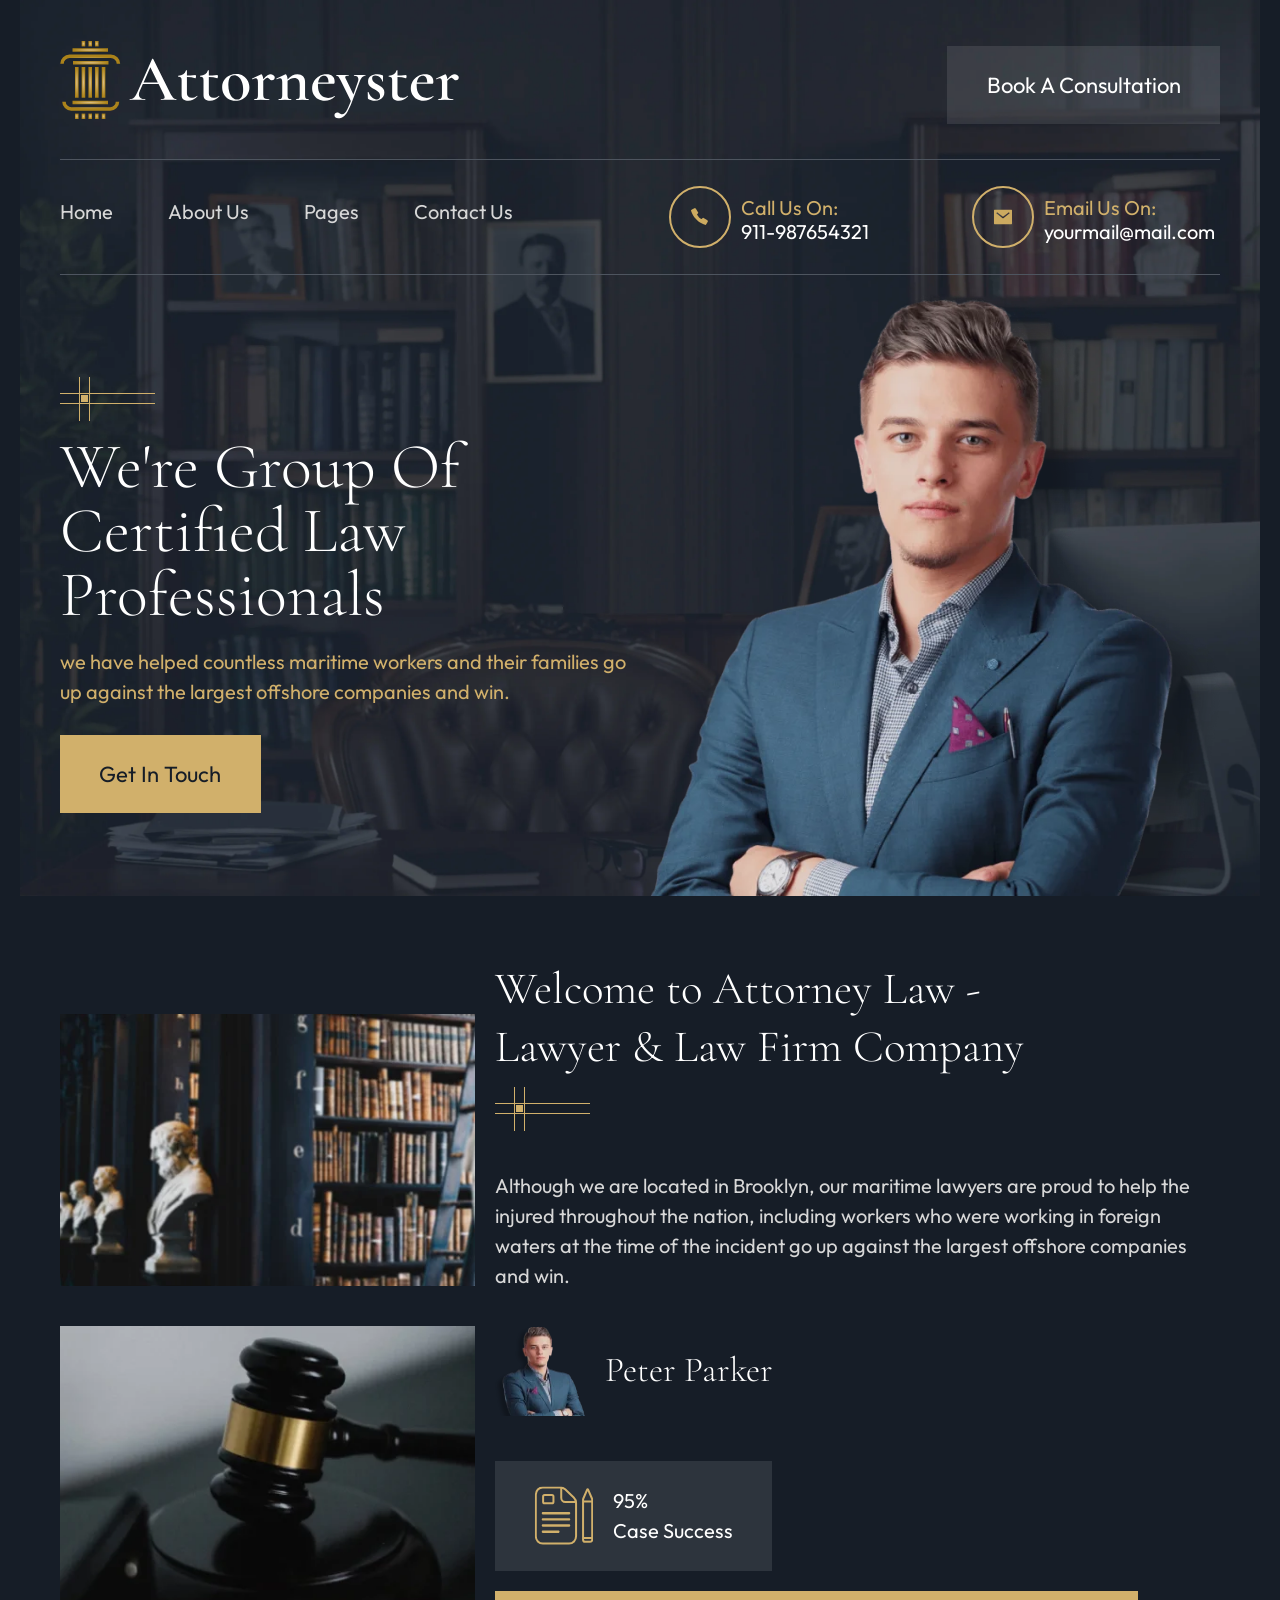
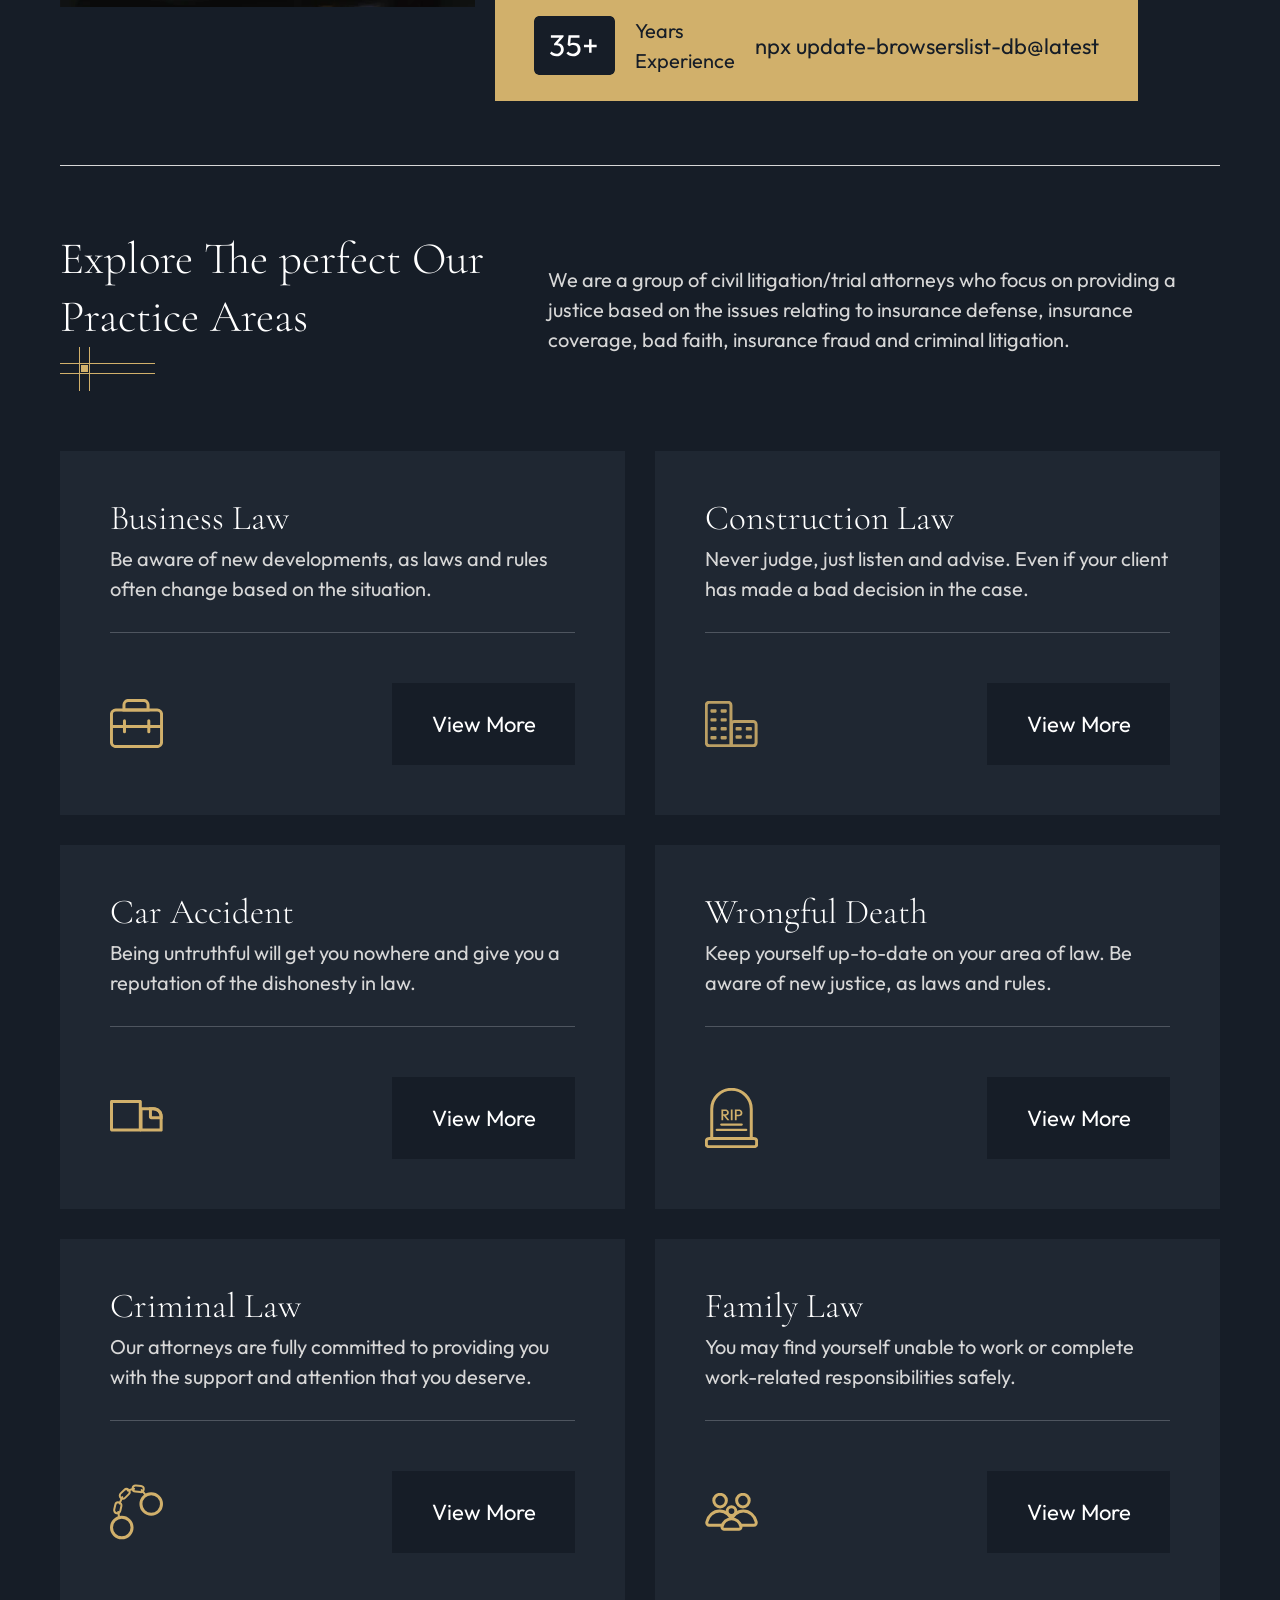
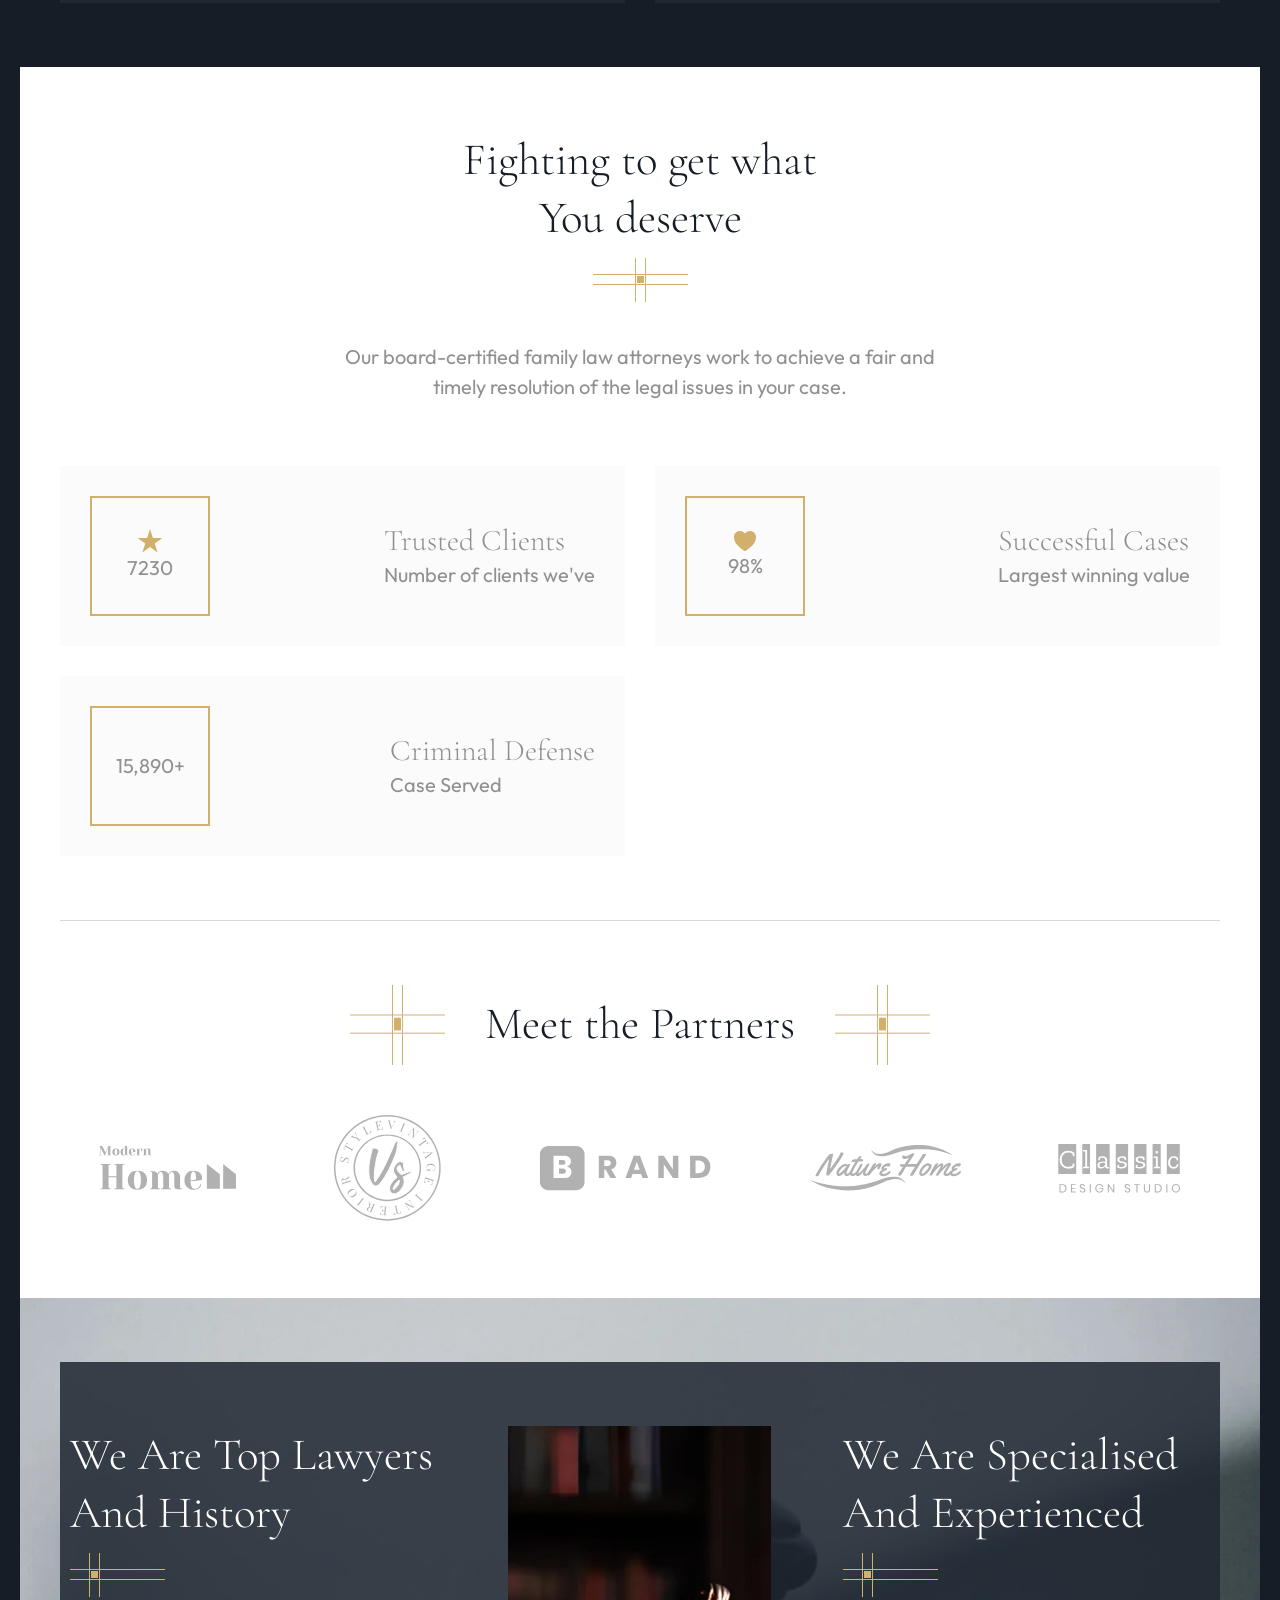
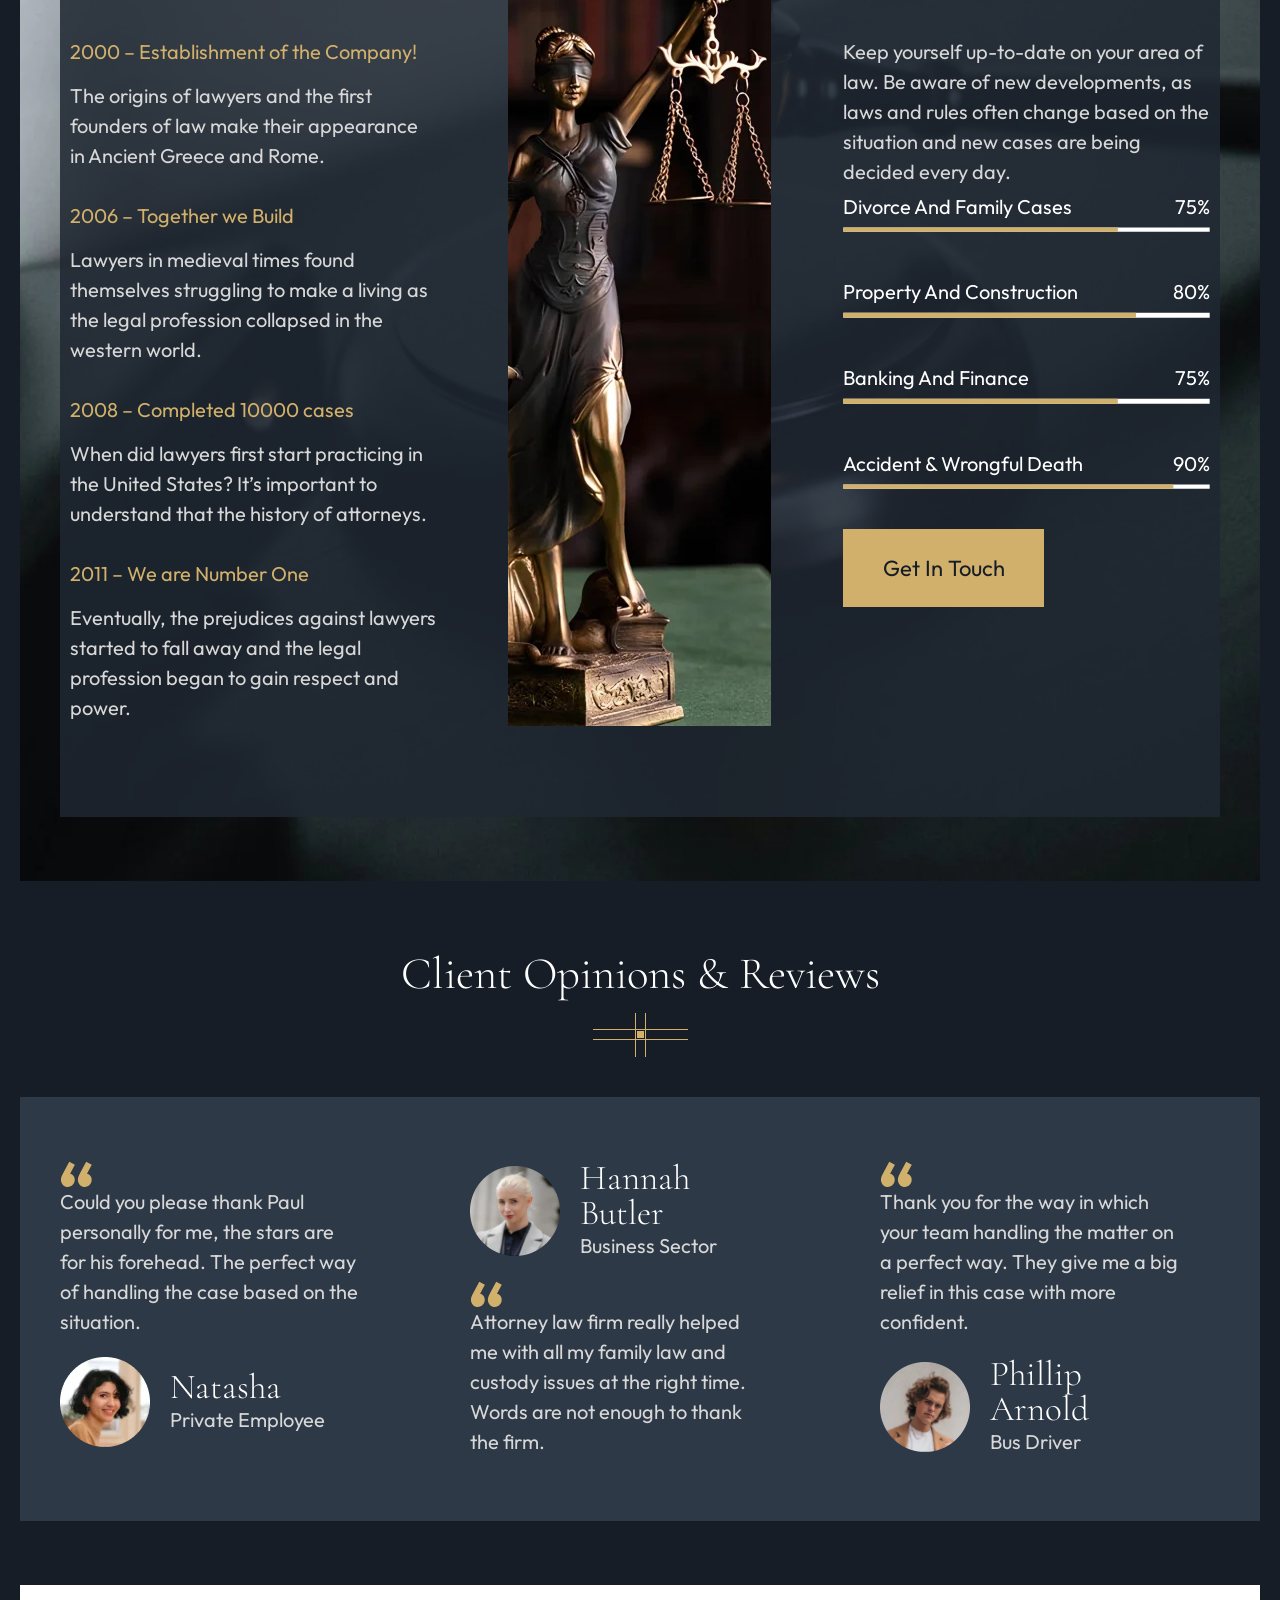
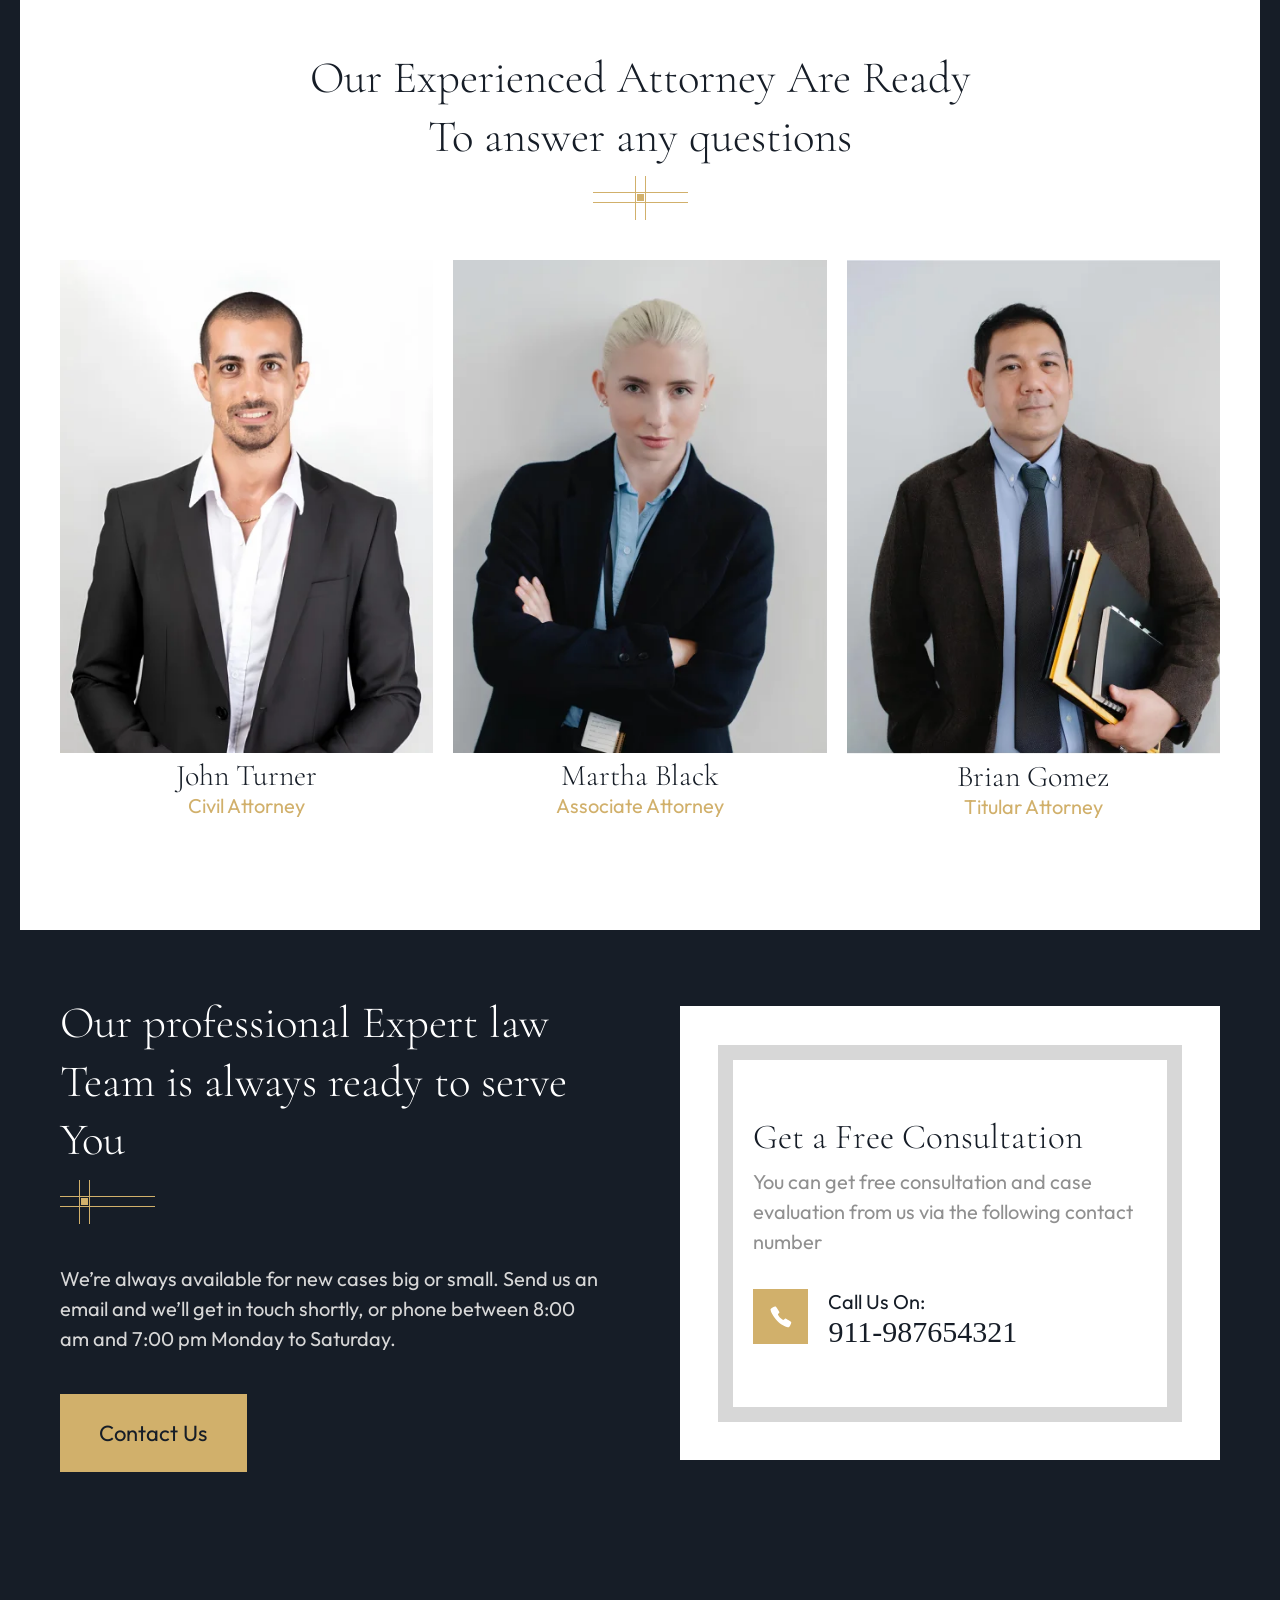
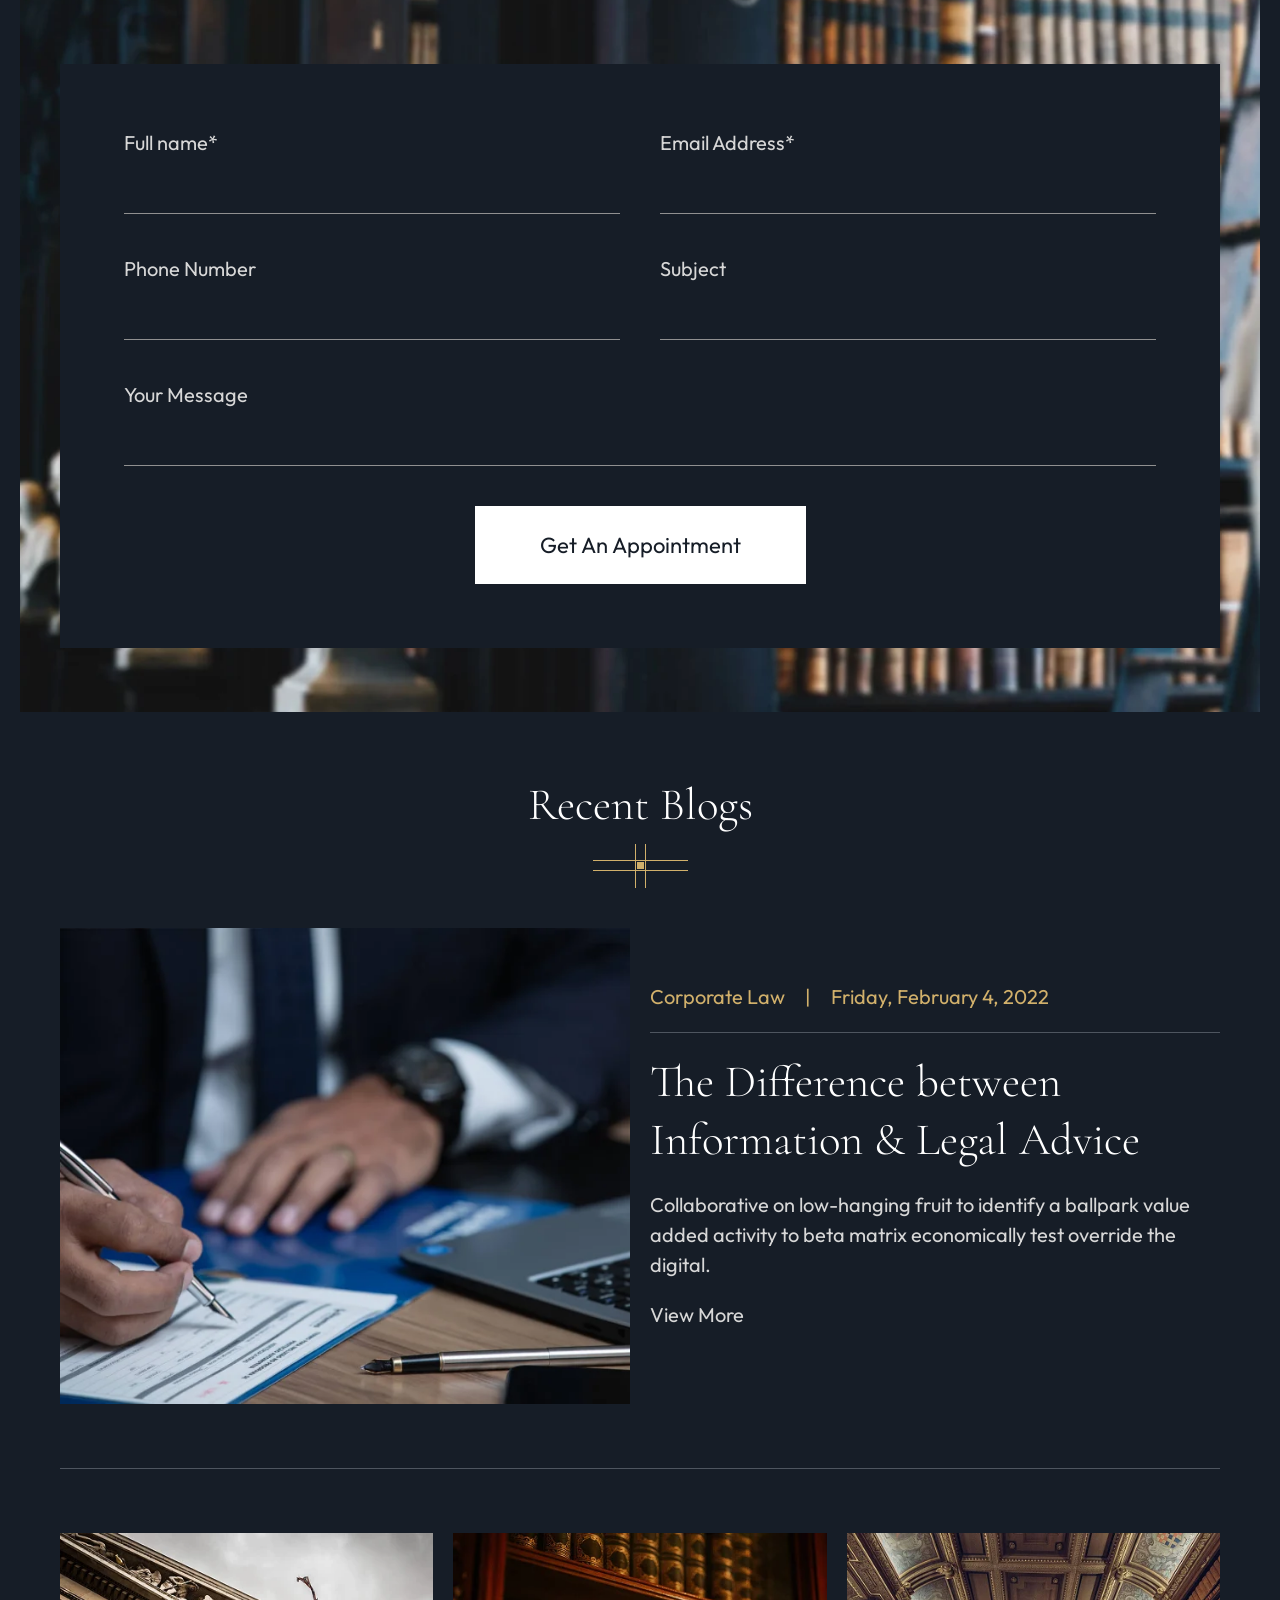
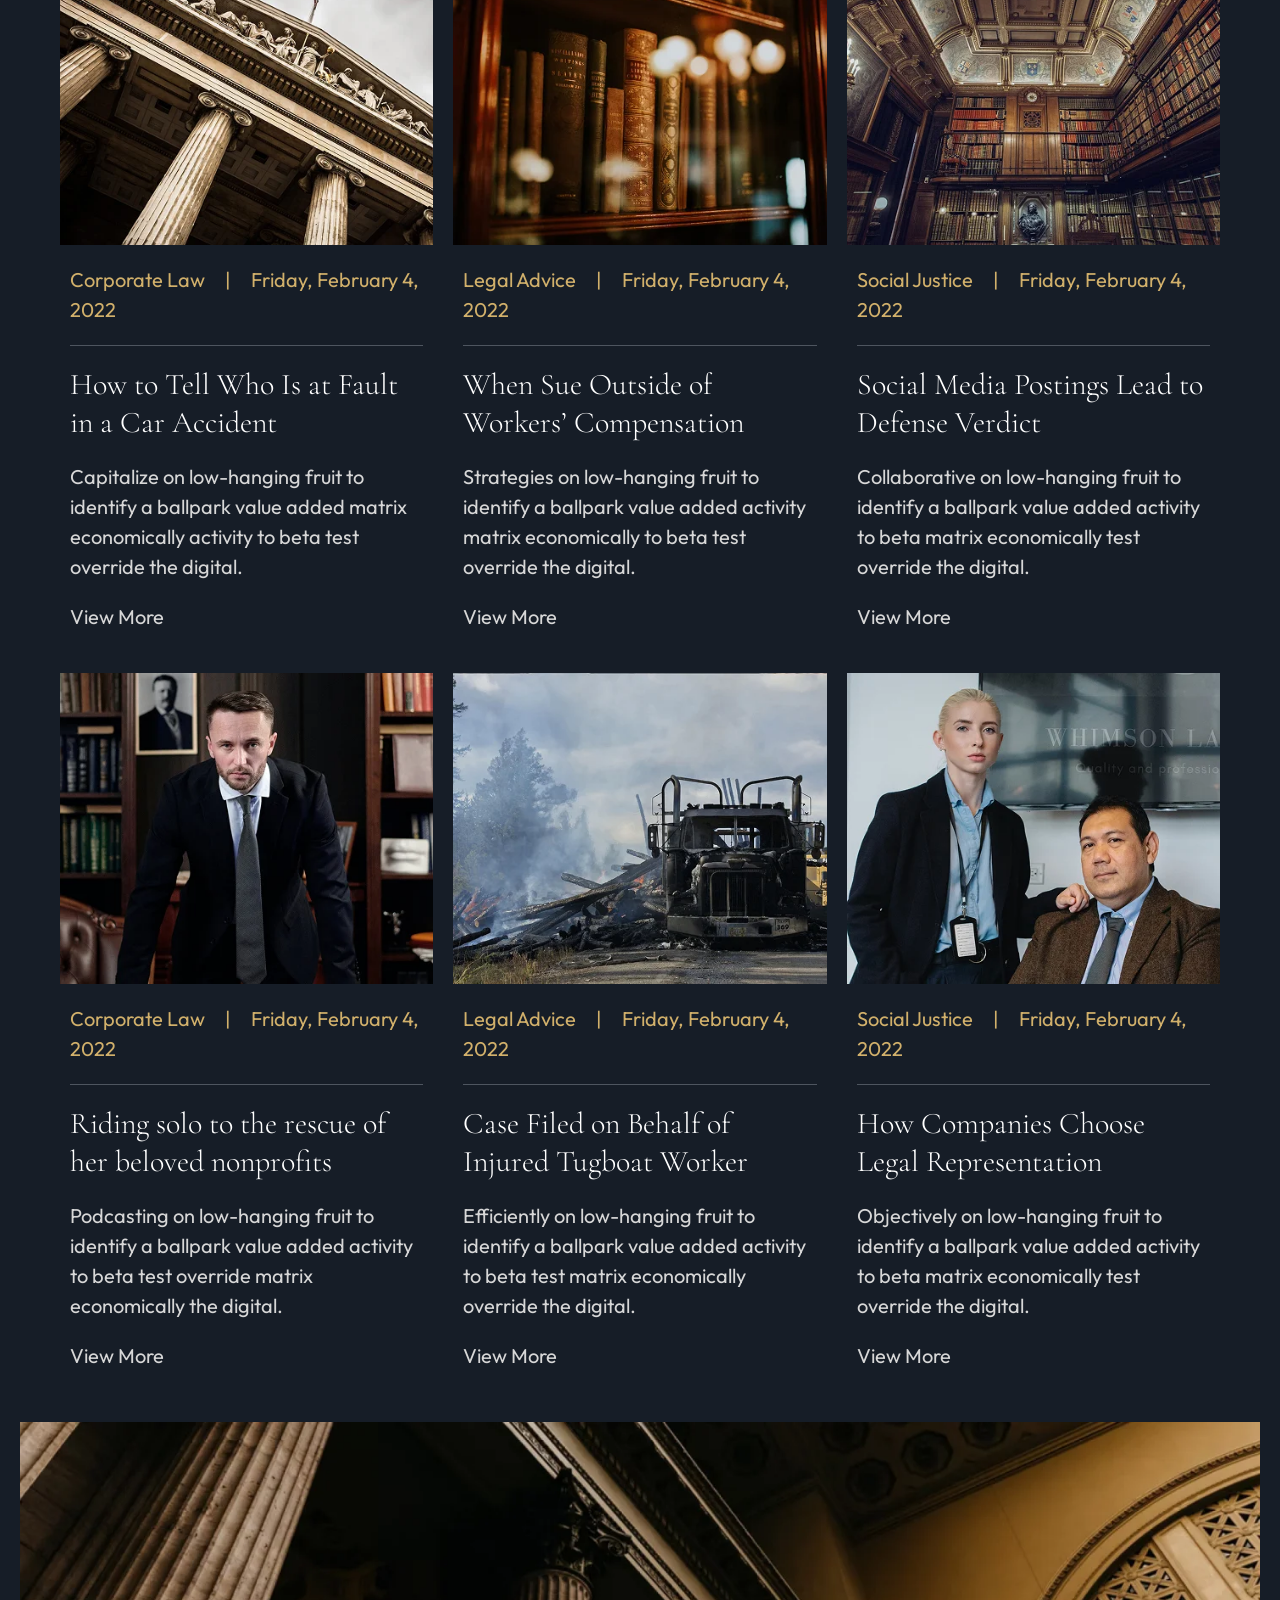
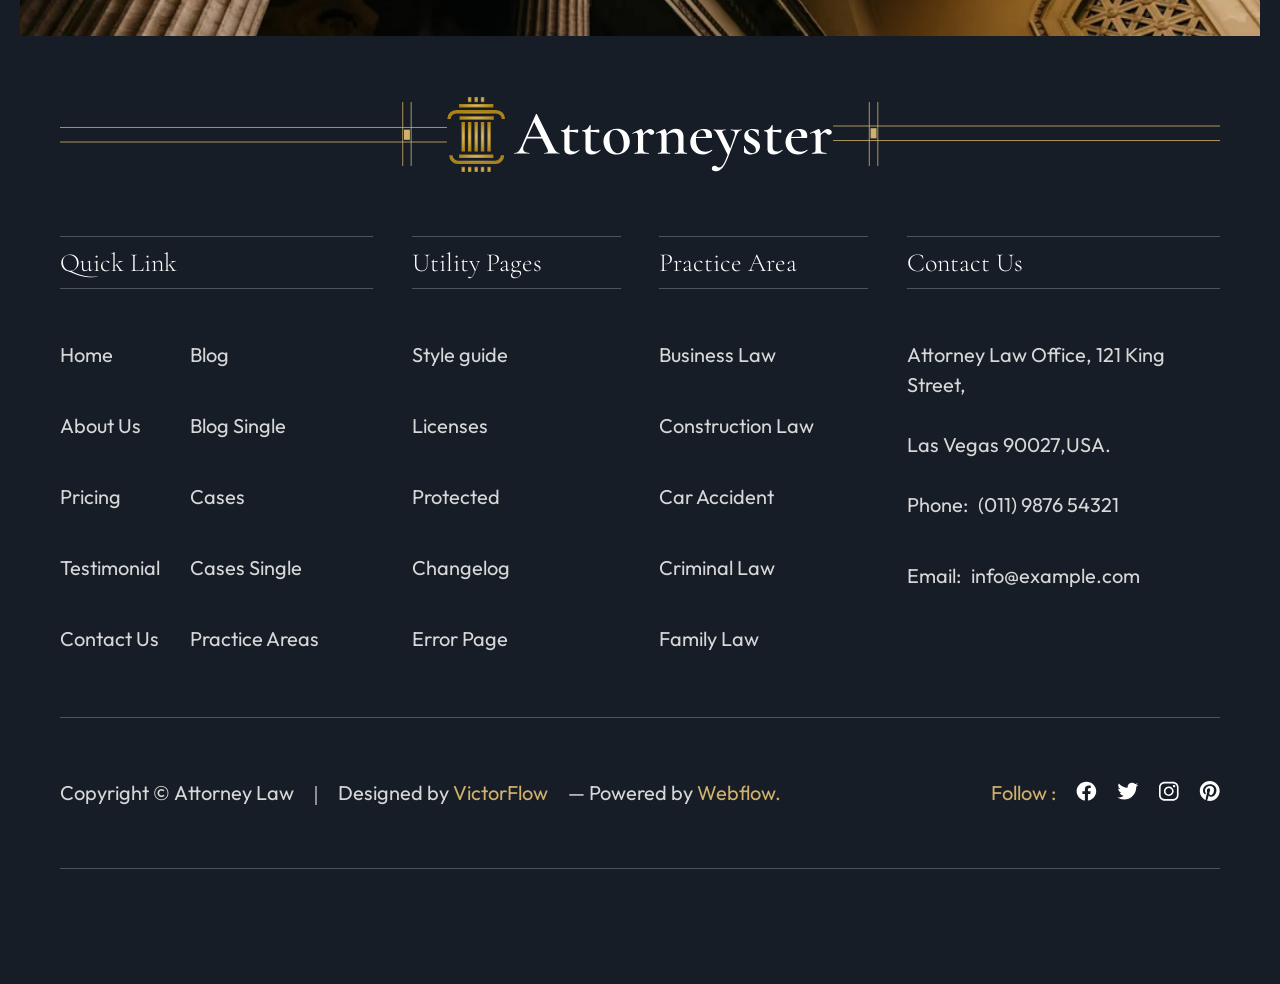
==== commit 7308970a: "Update index.html" ====
--- a/index.html
+++ b/index.html
@@ -1 +1 @@
-<!doctype html><html lang="ru"><head><meta charset="UTF-8"><meta name="viewport" content="width=device-width,initial-scale=1"><meta name="description" content="Attorneyster"><meta name="theme-color" content="#ffffff"><link rel="icon" type="image/png" href="./favicon-96x96.png" sizes="96x96"/><link rel="icon" type="image/svg+xml" href="./favicon.svg"/><link rel="shortcut icon" href="./favicon.ico"/><link rel="apple-touch-icon" sizes="180x180" href="./apple-touch-icon.png"/><meta name="apple-mobile-web-app-title" content="Attorneyster"/><link rel="manifest" href="./site.webmanifest"/><title>Attorneyster</title><script type="module" crossorigin src="./assets/index-7ea815ed.js"></script><link rel="stylesheet" href="./assets/index-805eebb3.css"></head><body class="body"><button id="scroll-top-btn" aria-label="Наверх">↑</button><div class="header-section"><div class="common-block container"><header class="header-contianer"><div class="logo-contianer"><img src="./assets/logo-top-5c1a9d5b.svg" alt="Attorneyster"> <a href="#appoinment"><button class="transparent-btn" id="header-button">Book A Consultation</button></a></div><div class="desktop-nav" id="desktop-nav"><nav><ul><li><a href="#home"><p>Home</p></a></li><li><a href="#aboutUs"><p>About Us</p></a></li><li><a href="#pages"><p>Pages</p></a></li><li><a href="#contactUs"><p>Contact Us</p></a></li></ul></nav><div class="contacts-block"><ul><li><div class="contacts-item"><img src="./assets/ico-phone-826e0a2e.svg" alt="phone icon"><div><p>Call Us On:</p><a href="tel:+-------321">911-987654321</a></div></div></li><li><div class="contacts-item"><img src="./assets/ico-mail-9c91b417.svg" alt="mail icon"><div><p>Email Us On:</p><a href="mailto:">yourmail@mail.com</a></div></div></li></ul></div></div><div class="burger" id="burger"><div class="line"></div><div class="line"></div><div class="line"></div></div></header><div class="content-container" id="home"><div class="desc-btn-block"><img src="./assets/ico-common-grid-9f84143c.svg" alt="#"><h1>We're Group Of Certified Law Professionals</h1><p>we have helped countless maritime workers and their families go up against the largest offshore companies and win.</p><button class="yellow-button">Get In Touch</button></div><div class="banner-img"><picture><source srcset="./assets/banner-img_1x-17ad7436.webp, ./assets/banner-img_2x-5a72ae33.webp 2x, ./assets/banner-img_3x-df0ce06f.webp 3x" type="image/webp"><source srcset="./assets/banner-img_1x-9040eb29.png, ./assets/banner-img_2x-20cb872e.png 2x, ./assets/banner-img_3x-47c24662.png 3x" type="image/png"><img src="./assets/banner-img_1x-9040eb29.png" alt="Lawyar" width="672" height="708"></picture></div></div></div></div><section class="welcome-section" id="aboutUs"><div class="content-container container"><div class="banner-img"><picture><source srcset="./assets/welcome-img01_1x-e65b2476.webp, ./assets/welcome-img01_2x-bad43625.webp 2x, ./assets/welcome-img01_3x-764e54c5.webp 3x" type="image/webp"><source srcset="./assets/welcome-img01_1x-623400e2.jpg, ./assets/welcome-img01_2x-60dacdf9.jpg 2x, ./assets/welcome-img01_3x-ac64699c.jpg 3x" type="image/jpeg"><img loading="lazy" src="./assets/welcome-img01_1x-623400e2.jpg" alt="Lawyar" width="440" height="289"></picture><picture><source srcset="./assets/welcome-img02_1x-fc394f40.webp, ./assets/welcome-img02_2x-e03f19cd.webp 2x, ./assets/welcome-img02_3x-810782ac.webp 3x" type="image/webp"><source srcset="./assets/welcome-img02_1x-c4610b88.jpg, ./assets/welcome-img02_2x-2e6630d9.jpg 2x, ./assets/welcome-img02_3x-8c83a704.jpg 3x" type="image/jpeg"><img loading="lazy" src="./assets/welcome-img02_1x-c4610b88.jpg" alt="Lawyar" width="440" height="289"></picture></div><div class="desc-btn-block"><h2>Welcome to Attorney Law -<br class="mob-hidden">Lawyer &amp; Law Firm Company</h2><img loading="lazy" src="./assets/ico-common-grid-9f84143c.svg" alt="#"><p>Although we are located in Brooklyn, our maritime lawyers are proud to help the injured throughout the nation, including workers who were working in foreign waters at the time of the incident go up against the largest offshore companies and win.</p><div class="lawyer-block"><picture><source srcset="[data-uri], ./assets/ico-lawyer_2x-d36f7f5d.webp 2x, ./assets/ico-lawyer_3x-f83e2635.webp 3x" type="image/webp"><source srcset="./assets/ico-lawyer_1x-7527db85.png, ./assets/ico-lawyer_2x-5db031d8.png 2x, ./assets/ico-lawyer_3x-277b2874.png 3x" type="image/png"><img loading="lazy" src="./assets/ico-lawyer_1x-7527db85.png" alt="Lawyar" width="90" height="90"></picture><h3>Peter Parker</h3></div><div class="btns-block"><button class="transparent-btn"><img loading="lazy" src="./assets/ico-case-4990f279.svg" alt="icon case"><p>95%<br>Case Success</p></button> <button class="yellow-button"><img loading="lazy" src="./assets/ico-years-950f380c.svg" alt="icon years"><p>Years<br>Experience</p></button></div></div></div></section><section class="explore"><div class="container"><div class="heading-block"><div><h2>Explore The perfect Our Practice Areas</h2><img loading="lazy" src="./assets/ico-common-grid-9f84143c.svg" alt="#"></div><p>We are a group of civil litigation/trial attorneys who focus on providing a justice based on the issues relating to insurance defense, insurance coverage, bad faith, insurance fraud and criminal litigation.</p></div><div class="cases-block" id="businessLaw"><div class="case-card"><h3>Business Law</h3><p>Be aware of new developments, as laws and rules often change based on the situation.</p><div class="ico-btn-block"><img loading="lazy" src="./assets/ico-business-21d2cca1.svg" alt="icon"> <button>View More</button></div></div><div class="case-card" id="constructionLaw"><h3>Construction Law</h3><p>Never judge, just listen and advise. Even if your client has made a bad decision in the case.</p><div class="ico-btn-block"><img loading="lazy" src="./assets/ico-construct-0a075b9d.svg" alt="icon"> <button>View More</button></div></div><div class="case-card" id="carAccident"><h3>Car Accident</h3><p>Being untruthful will get you nowhere and give you a reputation of the dishonesty in law.</p><div class="ico-btn-block"><img loading="lazy" src="./assets/ico-car-7db37353.svg" alt="icon"> <button>View More</button></div></div><div class="case-card" id="wrongfulDeath"><h3>Wrongful Death</h3><p>Keep yourself up-to-date on your area of law. Be aware of new justice, as laws and rules.</p><div class="ico-btn-block"><img loading="lazy" src="./assets/ico-death-e2e195d3.svg" alt="icon"> <button>View More</button></div></div><div class="case-card" id="criminalLaw"><h3>Criminal Law</h3><p>Our attorneys are fully committed to providing you with the support and attention that you deserve.</p><div class="ico-btn-block"><img loading="lazy" src="./assets/ico-crime-767936e3.svg" alt="icon"> <button>View More</button></div></div><div class="case-card" id="familyLaw"><h3>Family Law</h3><p>You may find yourself unable to work or complete work-related responsibilities safely.</p><div class="ico-btn-block"><img loading="lazy" src="./assets/ico-family-250385cd.svg" alt="icon"> <button>View More</button></div></div></div></div></section><section class="results" id="pages"><div class="container"><div class="heading-center-block"><h2>Fighting to get what</h2><h2>You deserve</h2><img loading="lazy" src="./assets/ico-grid-center-b41ee8c0.svg" alt="#"><p>Our board-certified family law attorneys work to achieve a fair and<br class="mob-hidden">timely resolution of the legal issues in your case.</p></div><div class="cards-block"><div class="card"><div class="bg-block"><h4>Trusted Clients</h4><p>Number of clients we've</p></div><div class="gray-block"><div class="yellow-squere"><img loading="lazy" src="./assets/ico-star-d578c938.svg" alt="star icon"><p>7230</p></div><div><h4>Trusted Clients</h4><p>Number of clients we've</p></div></div></div><div class="card"><div class="bg-block"><h4>Trusted Clients</h4><p>Number of clients we've</p></div><div class="gray-block"><div class="yellow-squere"><img loading="lazy" src="./assets/ico-heart-b9b54a3a.svg" alt="heart icon"><p>98%</p></div><div><h4>Successful Cases</h4><p>Largest winning value</p></div></div></div><div class="card"><div class="bg-block"><h4>Criminal Defense</h4><p>Case Served</p></div><div class="gray-block"><div class="yellow-squere"><p>15,890+</p></div><div><h4>Criminal Defense</h4><p>Case Served</p></div></div></div></div></div></section><section class="partners"><div class="container"><div class="heading-block"><img loading="lazy" src="./assets/ico-grid-center-squere-f04c9762.svg" alt="#"><h2>Meet the Partners</h2><img loading="lazy" src="./assets/ico-grid-center-squere-f04c9762.svg" alt="#"></div><div class="partners-block"><a href="#" target="_blank" rel="noopener noreferrer"><svg loading="lazy" class="partner01" width="137" height="45" viewBox="0 0 137 45" fill="none" xmlns="http://www.w3.org/2000/svg"><g clip-path="url(#clip0_2_313)"><path d="M12.1372 0.985352V1.17702L11.333 1.36868V9.86083L12.1372 10.0525V10.2442H8.32476V10.0525L9.12895 9.86083V2.62186L5.9718 10.3768H5.56968L1.47432 2.62186V9.65442L2.54656 10.0525V10.2442H0V10.0525L1.07224 9.65442V1.36868L0.268049 1.17702V0.985352H1.93597C2.18914 0.985352 2.41253 1.01484 2.59124 1.07381C2.76994 1.13278 2.94867 1.2065 3.0827 1.3097C3.23163 1.41291 3.35076 1.53086 3.45501 1.66355C3.55926 1.79624 3.64861 1.95841 3.73797 2.12059L6.65683 7.64933L8.89067 2.12059C8.96513 1.92892 9.03961 1.76675 9.14386 1.63406C9.23321 1.50137 9.35232 1.38342 9.48635 1.28022C9.62038 1.17702 9.78422 1.1033 9.97782 1.05907C10.1714 1.01484 10.4097 0.985352 10.7075 0.985352H12.1372Z" fill="#B1B1B1"/><path d="M16.9028 3.44775C17.4538 3.44775 17.9601 3.52147 18.392 3.68364C18.8239 3.84582 19.1962 4.08171 19.5089 4.37658C19.8216 4.68619 20.045 5.05477 20.2088 5.48233C20.3727 5.90988 20.4471 6.41116 20.4471 6.95666C20.4471 7.50216 20.3727 8.00343 20.2088 8.43099C20.045 8.85855 19.8067 9.22713 19.5089 9.53674C19.1962 9.84635 18.8239 10.0675 18.392 10.2297C17.9601 10.3918 17.4538 10.4656 16.9028 10.4656C16.3517 10.4656 15.8454 10.3918 15.4135 10.2297C14.9817 10.0675 14.6094 9.83161 14.2966 9.53674C13.9839 9.22713 13.7605 8.85855 13.5967 8.43099C13.4329 8.00343 13.3584 7.50216 13.3584 6.95666C13.3584 6.41116 13.4329 5.90988 13.5967 5.48233C13.7605 5.05477 13.9988 4.68619 14.2966 4.37658C14.6094 4.06697 14.9817 3.84582 15.4135 3.68364C15.8454 3.52147 16.3369 3.44775 16.9028 3.44775ZM16.9028 10.2149C17.0517 10.2149 17.2006 10.1707 17.3644 10.0675C17.5133 9.9643 17.6474 9.80212 17.7665 9.55148C17.8856 9.30085 17.9899 8.97649 18.0644 8.56368C18.1388 8.13612 18.1835 7.60536 18.1835 6.9714C18.1835 6.3227 18.1388 5.79194 18.0644 5.37912C17.9899 4.96631 17.8856 4.62721 17.7665 4.39132C17.6474 4.15543 17.5133 3.97851 17.3644 3.87531C17.2155 3.7721 17.0666 3.72787 16.9028 3.72787C16.7538 3.72787 16.6049 3.7721 16.4411 3.87531C16.2922 3.97851 16.1581 4.14069 16.039 4.39132C15.9198 4.64196 15.8156 4.96631 15.7412 5.37912C15.6667 5.80668 15.622 6.33744 15.622 6.9714C15.622 7.62011 15.6667 8.15087 15.7412 8.56368C15.8156 8.97649 15.9198 9.31559 16.039 9.55148C16.1581 9.78738 16.2922 9.9643 16.4411 10.0675C16.59 10.1559 16.7389 10.2149 16.9028 10.2149Z" fill="#B1B1B1"/><path d="M26.9551 0.985352C27.7593 0.985352 28.1614 1.38343 28.1614 2.17956V9.87558L28.9656 10.0672V10.2589H27.7593C27.4317 10.2589 27.1785 10.2147 26.9849 10.1115C26.7913 10.0082 26.6275 9.89032 26.5233 9.77237C26.3892 9.62494 26.285 9.44802 26.2254 9.2711C26.1063 9.50699 25.9574 9.69866 25.7786 9.87558C25.6297 10.023 25.4212 10.1557 25.1681 10.2884C24.9149 10.4211 24.617 10.48 24.2745 10.48C23.8873 10.48 23.5299 10.4063 23.2023 10.2589C22.8598 10.1115 22.5768 9.89032 22.3385 9.59545C22.1003 9.30059 21.8918 8.932 21.7578 8.50445C21.6088 8.06215 21.5493 7.56087 21.5493 6.97114C21.5493 6.38141 21.6237 5.88014 21.7578 5.43784C21.9067 4.99554 22.1003 4.6417 22.3683 4.34683C22.6215 4.05197 22.9343 3.83082 23.2917 3.68338C23.6491 3.53595 24.0512 3.46223 24.4979 3.46223C24.7362 3.46223 24.9447 3.49172 25.1383 3.53595C25.3319 3.59492 25.4957 3.6539 25.6297 3.72761C25.7935 3.80133 25.9276 3.88979 26.0467 3.99299V1.41291L25.2425 1.22125V1.02959H26.9551V0.985352ZM26.0169 4.37632C25.9127 4.27311 25.8233 4.18466 25.7042 4.11094C25.6 4.03722 25.4957 3.97825 25.3766 3.91928C25.2574 3.8603 25.1383 3.84556 25.0043 3.84556C24.8405 3.84556 24.6766 3.88979 24.5277 3.97825C24.3788 4.06671 24.2596 4.21414 24.1405 4.43529C24.0362 4.65644 23.9469 4.98079 23.8873 5.37886C23.8278 5.79168 23.798 6.30769 23.798 6.9564C23.798 7.59036 23.8278 8.09163 23.8873 8.4897C23.9469 8.88777 24.0214 9.19738 24.1256 9.41853C24.215 9.63968 24.3192 9.80186 24.4533 9.87558C24.5724 9.94929 24.6915 9.99352 24.8107 9.99352C25.0192 9.99352 25.1978 9.93455 25.3468 9.83135C25.4957 9.72814 25.6148 9.59545 25.7191 9.46276C25.8382 9.30058 25.9425 9.12367 26.0318 8.932V4.37632H26.0169Z" fill="#B1B1B1"/><path d="M33.4479 10.4802C32.3012 10.4802 31.4077 10.1706 30.7822 9.55139C30.1419 8.93217 29.8291 8.06232 29.8291 6.97131C29.8291 6.42581 29.9036 5.92454 30.0674 5.49698C30.2312 5.06942 30.4546 4.70084 30.7376 4.39123C31.0205 4.08162 31.363 3.86047 31.78 3.6983C32.1821 3.53612 32.6288 3.4624 33.1203 3.4624C33.6266 3.4624 34.0734 3.53612 34.4606 3.66881C34.8627 3.81624 35.1903 4.00791 35.4733 4.2438C35.7562 4.47969 35.9647 4.75981 36.1136 5.08417C36.2626 5.40852 36.337 5.74762 36.337 6.1162C36.337 6.23414 36.337 6.35209 36.3221 6.44055C36.3072 6.52901 36.2924 6.61747 36.2775 6.69119C36.2477 6.77965 36.2328 6.85337 36.203 6.91234C35.8158 6.98606 35.3988 7.05977 34.952 7.104C34.5797 7.16297 34.1479 7.2072 33.6564 7.23669C33.165 7.26618 32.6586 7.29567 32.1225 7.29567C32.1225 7.84117 32.1672 8.29821 32.2416 8.66679C32.3161 9.03538 32.4352 9.33024 32.5693 9.53665C32.7182 9.7578 32.882 9.90523 33.0756 9.99369C33.2692 10.0822 33.4926 10.1264 33.716 10.1264C33.9841 10.1264 34.2372 10.0822 34.4755 9.97895C34.7137 9.87575 34.9222 9.7578 35.0861 9.59562C35.2648 9.43345 35.3988 9.24178 35.503 9.03538C35.6073 8.82897 35.652 8.62256 35.652 8.40141H35.9796C35.9796 8.66679 35.92 8.91743 35.8009 9.16806C35.6818 9.4187 35.5031 9.63985 35.2797 9.83151C35.0563 10.0232 34.7882 10.1706 34.4755 10.2886C34.1776 10.4212 33.8351 10.4802 33.4479 10.4802ZM32.1076 6.95657C32.4055 6.95657 32.6735 6.95657 32.9118 6.94183C33.1501 6.92708 33.3437 6.91234 33.5075 6.8976C33.7011 6.88285 33.85 6.85336 33.984 6.83862C33.9989 6.75016 34.0287 6.64696 34.0436 6.54376C34.0585 6.44055 34.0734 6.33735 34.0883 6.2194C34.1032 6.10145 34.1032 5.96877 34.1032 5.83608C34.1032 5.43801 34.0734 5.09891 34.0138 4.83353C33.9542 4.56815 33.8798 4.347 33.7755 4.17008C33.6862 4.0079 33.5819 3.87521 33.4479 3.81624C33.3139 3.75727 33.2096 3.71304 33.0905 3.71304C32.9714 3.71304 32.8522 3.75727 32.7331 3.84573C32.614 3.93419 32.5097 4.09636 32.4055 4.31751C32.3161 4.55341 32.2268 4.87776 32.1672 5.30532C32.1076 5.73287 32.1076 6.27837 32.1076 6.95657Z" fill="#B1B1B1"/><path d="M41.9663 3.90443C41.6982 3.90443 41.46 3.96341 41.2515 4.06661C41.043 4.16981 40.8643 4.3025 40.7154 4.43519C40.5515 4.59737 40.4175 4.77429 40.2835 4.96595V9.87548L41.0877 10.0671V10.2588H37.3348V10.0671L38.139 9.87548V4.03712L37.3348 3.84546V3.6538H38.5411C38.8538 3.6538 39.107 3.71277 39.3155 3.81597C39.5091 3.91918 39.6729 4.03712 39.792 4.15507C39.9261 4.3025 40.0303 4.46468 40.0899 4.6416C40.2239 4.44993 40.3877 4.27302 40.5813 4.11084C40.7452 3.97815 40.9537 3.8602 41.2068 3.74226C41.46 3.62431 41.7429 3.58008 42.0855 3.58008C42.562 3.58008 42.9194 3.69803 43.1577 3.90443C43.396 4.12558 43.5002 4.43519 43.5002 4.83326C43.5002 5.12813 43.4109 5.37876 43.2322 5.55568C43.0534 5.7326 42.8003 5.82106 42.5024 5.82106C42.428 5.82106 42.3684 5.82106 42.2939 5.82106C42.2195 5.82106 42.1748 5.80632 42.1301 5.80632C42.0706 5.79158 42.011 5.79158 41.9663 5.76209V3.90443Z" fill="#B1B1B1"/><path d="M49.2635 5.62937C49.2635 5.3345 49.2337 5.06912 49.1742 4.84798C49.1146 4.62683 49.0402 4.4499 48.9359 4.31721C48.8466 4.16978 48.7423 4.06658 48.6083 4.0076C48.4892 3.94863 48.37 3.9044 48.2508 3.9044C48.0424 3.9044 47.8637 3.96337 47.7148 4.06658C47.5658 4.16978 47.4318 4.30247 47.3424 4.43516C47.2233 4.59734 47.1339 4.77426 47.0446 4.96592V9.87545L47.8488 10.0671V10.2587H44.0959V10.0671L44.9001 9.87545V4.03709L44.0959 3.84543V3.65376H45.3022C45.615 3.65376 45.8681 3.71274 46.0766 3.81594C46.2702 3.91914 46.434 4.03709 46.5532 4.15504C46.6872 4.30247 46.7914 4.46465 46.851 4.64157C46.9701 4.42042 47.1191 4.21401 47.2978 4.03709C47.4467 3.88966 47.6552 3.75697 47.8935 3.62428C48.1317 3.49159 48.4444 3.43262 48.8019 3.43262C49.1891 3.43262 49.5465 3.49159 49.8592 3.62428C50.1869 3.74223 50.4549 3.91915 50.6783 4.11081C50.9017 4.31722 51.0804 4.53836 51.2144 4.80374C51.3485 5.06912 51.408 5.3345 51.408 5.61463V9.8607L52.2122 10.0523V10.244H50.4698C49.6656 10.244 49.2635 9.84596 49.2635 9.04982V5.62937Z" fill="#B1B1B1"/><path d="M1.41492 19.5767V19.0312H11.765V19.5767L9.59074 20.1222V31.2535H17.3943V20.1222L15.22 19.5767V19.0312H25.5701V19.5767L23.3958 20.1222V43.1218L25.5701 43.6674V44.2128H15.22V43.6525L17.3943 43.107V32.1527H9.59074V43.107L11.765 43.6525V44.1981H1.41492V43.6525L3.58917 43.107V20.1075L1.41492 19.5767Z" fill="#B1B1B1"/><path d="M38.4368 25.6807C39.9409 25.6807 41.2812 25.9018 42.4726 26.3294C43.6639 26.7569 44.6617 27.3909 45.4957 28.2165C46.3297 29.0421 46.97 30.0447 47.4019 31.2241C47.8338 32.4036 48.0572 33.7305 48.0572 35.2196C48.0572 36.7087 47.8338 38.0355 47.4019 39.215C46.97 40.3945 46.3297 41.3823 45.4957 42.2079C44.6617 43.0335 43.6491 43.6675 42.4726 44.0951C41.2812 44.5226 39.9409 44.7438 38.4368 44.7438C36.9327 44.7438 35.5924 44.5226 34.401 44.0951C33.2096 43.6675 32.2118 43.0335 31.3779 42.2079C30.5439 41.3823 29.9035 40.3797 29.4717 39.215C29.0398 38.0355 28.8164 36.7087 28.8164 35.2196C28.8164 33.7305 29.0398 32.4036 29.4717 31.2241C29.9035 30.0447 30.5439 29.0569 31.3779 28.2165C32.2118 27.3761 33.2245 26.7569 34.401 26.3294C35.5924 25.9018 36.9327 25.6807 38.4368 25.6807ZM38.4368 44.0066C38.8538 44.0066 39.2559 43.8739 39.6729 43.6085C40.0898 43.3431 40.4472 42.8861 40.7749 42.2227C41.1025 41.5592 41.3706 40.6599 41.5791 39.5246C41.7876 38.3894 41.8918 36.9445 41.8918 35.1901C41.8918 33.4356 41.7876 31.9908 41.5791 30.8556C41.3706 29.7203 41.1025 28.821 40.7749 28.1575C40.4472 27.4941 40.075 27.037 39.6729 26.7717C39.2708 26.5063 38.8538 26.3736 38.4368 26.3736C38.0198 26.3736 37.6177 26.5063 37.2007 26.7717C36.7838 27.037 36.4263 27.4941 36.0987 28.1575C35.7711 28.821 35.503 29.7203 35.2945 30.8556C35.086 31.9908 34.9818 33.4356 34.9818 35.1901C34.9818 36.9445 35.086 38.3894 35.2945 39.5246C35.503 40.6599 35.7711 41.5592 36.0987 42.2227C36.4263 42.8861 36.7987 43.3431 37.2007 43.6085C37.6177 43.8739 38.0198 44.0066 38.4368 44.0066Z" fill="#B1B1B1"/><path d="M75.2654 31.6072C75.2654 30.7521 75.191 30.0149 75.042 29.4399C74.8931 28.8649 74.7144 28.3784 74.4761 28.0098C74.2378 27.6412 73.9847 27.3758 73.7166 27.1989C73.4336 27.0367 73.1656 26.9483 72.8975 26.9483C72.4359 26.9483 72.0338 27.0957 71.6764 27.3906C71.319 27.6854 71.0211 28.0245 70.7531 28.3784C70.4701 28.8059 70.202 29.2925 69.9935 29.8085V43.107L72.1827 43.6525V44.198H62.0262V43.6525L64.2005 43.107V31.6072C64.2005 30.7521 64.126 30.0149 63.9771 29.4399C63.8281 28.8649 63.6494 28.3784 63.4111 28.0098C63.1729 27.6412 62.9197 27.3758 62.6517 27.1989C62.3687 27.0367 62.1006 26.9483 61.8326 26.9483C61.3709 26.9483 60.9689 27.0957 60.6114 27.3906C60.254 27.6854 59.9561 28.0245 59.6881 28.3784C59.3902 28.8059 59.1371 29.2925 58.9286 29.8085V43.107L61.1029 43.6525V44.198H50.9464V43.6525L53.1207 43.107V27.3021L50.9464 26.7566V26.2111H54.2078C55.0566 26.2111 55.7565 26.3586 56.2927 26.6387C56.8437 26.9188 57.2607 27.2431 57.5883 27.5675C57.9457 27.9803 58.2138 28.4226 58.3925 28.8944C58.7052 28.2899 59.0924 27.7592 59.5541 27.2726C59.971 26.8598 60.4774 26.4912 61.0731 26.1521C61.6837 25.813 62.4134 25.6509 63.292 25.6509C64.7366 25.6509 66.0024 25.9752 67.0449 26.6092C68.1022 27.2432 68.9064 28.0688 69.4574 29.0713C69.7702 28.4521 70.1574 27.8919 70.619 27.3758C71.036 26.9483 71.5423 26.5502 72.138 26.1964C72.7486 25.8425 73.4783 25.6509 74.357 25.6509C75.3547 25.6509 76.2483 25.813 77.0823 26.1227C77.9013 26.4323 78.6161 26.8598 79.2118 27.4053C79.8075 27.9508 80.2692 28.57 80.5968 29.2925C80.9244 30.0149 81.0883 30.7815 81.0883 31.5924V43.0922L83.2625 43.6377V44.1832H78.5417C76.3674 44.1832 75.2803 43.107 75.2803 40.9544V31.6072H75.2654Z" fill="#B1B1B1"/><path d="M95.2359 44.7286C92.1384 44.7286 89.7258 43.8882 88.0132 42.1928C86.3006 40.4973 85.4368 38.1826 85.4368 35.2044C85.4368 33.7154 85.6602 32.3885 86.0921 31.209C86.524 30.0295 87.1345 29.0417 87.9089 28.2014C88.6833 27.3757 89.6216 26.7418 90.7236 26.3142C91.8256 25.8867 93.0319 25.6655 94.3275 25.6655C95.6827 25.6655 96.9039 25.8572 97.9761 26.2405C99.0484 26.6238 99.9717 27.1398 100.716 27.7885C101.461 28.4373 102.042 29.2039 102.444 30.0738C102.846 30.9436 103.039 31.8724 103.039 32.8602C103.039 33.1993 103.025 33.4942 102.98 33.7448C102.935 33.9955 102.905 34.2166 102.846 34.4083C102.771 34.6442 102.712 34.8506 102.667 35.0128C101.595 35.2339 100.478 35.4108 99.2866 35.5583C98.274 35.7057 97.0975 35.8237 95.772 35.9416C94.4466 36.0448 93.0468 36.1038 91.6022 36.1038C91.6022 37.5929 91.7065 38.8313 91.9299 39.8191C92.1533 40.8069 92.4511 41.603 92.8383 42.1928C93.2255 42.7825 93.6871 43.1953 94.2232 43.4459C94.7594 43.6966 95.3402 43.8293 95.9657 43.8293C96.6954 43.8293 97.3804 43.6966 98.0208 43.4312C98.6612 43.1658 99.2122 42.812 99.6887 42.3697C100.165 41.9274 100.538 41.4261 100.821 40.8659C101.103 40.3056 101.238 39.7306 101.238 39.1556H102.146C102.146 39.8781 101.982 40.571 101.654 41.2344C101.327 41.9126 100.865 42.5024 100.255 43.0184C99.644 43.5344 98.9292 43.9472 98.0804 44.2568C97.2166 44.5664 96.2635 44.7286 95.2359 44.7286ZM91.6022 35.2044C92.4213 35.2044 93.151 35.1897 93.7765 35.1455C94.402 35.1012 94.9381 35.0717 95.37 35.0275C95.8763 34.9833 96.3082 34.9243 96.6805 34.8506C96.7252 34.6147 96.7847 34.3493 96.8592 34.0545C96.9039 33.7891 96.9485 33.4942 96.9783 33.1699C97.0081 32.8455 97.0379 32.5064 97.0379 32.1526C97.0379 31.0763 96.9485 30.177 96.7847 29.4398C96.6209 28.7026 96.3975 28.1129 96.1444 27.6559C95.8912 27.1988 95.5934 26.8745 95.2806 26.6828C94.953 26.4911 94.6253 26.3879 94.3126 26.3879C93.9999 26.3879 93.6722 26.5059 93.3446 26.727C93.017 26.9629 92.734 27.3905 92.4809 28.0244C92.2277 28.6584 92.0192 29.5577 91.8405 30.7077C91.6916 31.8577 91.6022 33.3615 91.6022 35.2044Z" fill="#B1B1B1"/><path d="M120.865 43.8295V29.2483L107.85 19.0459V43.8295H120.865Z" fill="#B1B1B1"/><path d="M136.964 43.8295V29.2483L124.157 19.0459V43.8295H136.964Z" fill="#B1B1B1"/></g><defs><clippath id="clip0_2_313"><rect width="137" height="45" fill="white"/></clippath></defs></svg></a><a href="#" target="_blank" rel="noopener noreferrer"><svg class="partner02" width="108" height="106" viewBox="0 0 108 106" fill="none" xmlns="http://www.w3.org/2000/svg"><g clip-path="url(#clip0_2_366)"><g style="mix-blend-mode:multiply"><g style="mix-blend-mode:multiply"><path d="M54.3213 105.68C24.8942 105.68 0.94751 81.9728 0.94751 52.84C0.94751 23.7073 24.8942 0 54.3213 0C83.7484 0 107.695 23.7073 107.695 52.84C107.695 81.9728 83.7484 105.68 54.3213 105.68ZM54.3213 1.47433C25.7133 1.47433 2.43673 24.5181 2.43673 52.84C2.43673 81.162 25.7133 104.206 54.3213 104.206C82.9293 104.206 106.206 81.162 106.206 52.84C106.206 24.5181 82.9293 1.47433 54.3213 1.47433Z" fill="#B1B1B1"/></g><g style="mix-blend-mode:multiply"><path d="M61.827 6.03024C62.1844 6.05973 62.4971 6.07447 62.7503 6.07447L62.7205 6.31036C62.3035 6.36934 61.9461 6.67894 61.6632 7.26868L58.1188 14.2865L58.0146 14.2717L57.9252 14.257L55.6765 6.42831C55.5276 5.91229 55.2744 5.63217 54.917 5.58794L54.9468 5.35205C55.2744 5.41102 55.7063 5.45525 56.2424 5.51422C56.9423 5.5732 57.4636 5.61743 57.8061 5.61743L57.7763 5.85332C57.4636 5.83858 57.2402 5.85332 57.1061 5.89755C56.9721 5.94178 56.8977 6.05973 56.8828 6.20716C56.8679 6.33985 56.8977 6.53151 56.9721 6.78215L58.6252 12.7679L61.0824 7.87315C61.2909 7.47508 61.3951 7.15073 61.4249 6.91484C61.4547 6.6642 61.3802 6.47254 61.2164 6.33985C61.0526 6.20716 60.7845 6.13344 60.4271 6.08921L60.4569 5.85332C60.8888 5.92704 61.3504 5.98601 61.827 6.03024Z" fill="#B1B1B1"/></g><g style="mix-blend-mode:multiply"><path d="M71.8348 9.14089C71.6859 9.14089 71.5668 9.19986 71.4774 9.31781C71.3881 9.43576 71.2838 9.62742 71.1796 9.90754L69.05 15.51C68.9457 15.7901 68.8862 16.0112 68.8862 16.1587C68.8862 16.3061 68.9309 16.4241 69.0351 16.5125C69.1393 16.601 69.3329 16.7042 69.601 16.8221L69.5117 17.0433C69.1691 16.8958 68.6926 16.7042 68.082 16.4683C67.4267 16.2177 66.9353 16.0555 66.6077 15.9523L66.697 15.7311C66.98 15.8196 67.1885 15.8638 67.3225 15.8638C67.4565 15.8638 67.5906 15.8048 67.6799 15.6869C67.7693 15.5689 67.8735 15.3773 67.9777 15.0972L70.1073 9.49473C70.2116 9.21461 70.2712 8.99346 70.2712 8.84602C70.2712 8.69859 70.2265 8.58064 70.1222 8.49218C70.018 8.40373 69.8244 8.30052 69.5563 8.18258L69.6457 7.96143C69.9584 8.09412 70.435 8.28578 71.0902 8.53641C71.7008 8.77231 72.1923 8.93448 72.5497 9.03769L72.4603 9.25884C72.1923 9.17038 71.9838 9.12615 71.8348 9.14089Z" fill="#B1B1B1"/></g><g style="mix-blend-mode:multiply"><path d="M85.0887 16.9401C84.9398 16.9106 84.7909 16.9549 84.6569 17.0433C84.5228 17.1318 84.359 17.3087 84.1803 17.5593L79.8616 23.3535L79.6382 23.1913L80.219 13.8735L76.3917 19.0042C76.213 19.2548 76.0938 19.4612 76.0343 19.6234C75.9747 19.7856 76.0045 19.933 76.0789 20.0804C76.1534 20.2279 76.3321 20.39 76.5853 20.5965L76.4364 20.7881C76.213 20.5965 75.8853 20.3458 75.4535 20.0215C75.0663 19.7413 74.7535 19.5202 74.5153 19.3875L74.6642 19.1958C74.9025 19.358 75.0961 19.4465 75.245 19.4612C75.3939 19.4907 75.5428 19.4465 75.6769 19.358C75.8109 19.2548 75.9747 19.0926 76.1534 18.842L79.668 14.1241C79.8467 13.8735 79.9658 13.6818 80.0105 13.5491C80.0552 13.4165 80.0403 13.2838 79.9658 13.1658C79.8914 13.0479 79.7424 12.9004 79.5042 12.7088L79.6531 12.5171C79.8467 12.694 80.1445 12.9299 80.5466 13.21C80.8445 13.4312 81.0976 13.6081 81.3359 13.7408L80.8593 21.5548L83.9569 17.3972C84.1356 17.1465 84.2697 16.9401 84.3143 16.7779C84.359 16.6158 84.3441 16.4683 84.2697 16.3209C84.1952 16.1735 84.0165 15.9965 83.7633 15.8049L83.9123 15.6132C84.1356 15.8049 84.4633 16.0555 84.8951 16.3799C85.2823 16.66 85.5951 16.8811 85.8334 17.0138L85.6844 17.2055C85.4313 17.0581 85.2377 16.9549 85.0887 16.9401Z" fill="#B1B1B1"/></g><g style="mix-blend-mode:multiply"><path d="M90.0778 23.5893C90.465 23.3091 90.8671 22.9995 91.2989 22.6162C91.6712 23.1765 92.3265 24.1053 93.2647 25.4174C94.2029 26.7149 94.8731 27.6289 95.2752 28.1597C94.7688 28.4546 94.337 28.7199 93.9498 28.9853C93.6221 29.2212 93.3541 29.4276 93.1605 29.5898L92.9967 29.3686C93.4732 28.9558 93.8008 28.6167 93.9944 28.3661C94.188 28.1155 94.2625 27.8501 94.2476 27.57C94.2327 27.2898 94.054 26.9507 93.771 26.5379L93.3838 26.0072L87.7397 29.9879C87.4716 30.1795 87.278 30.3565 87.1887 30.4891C87.0993 30.6218 87.0695 30.784 87.1291 30.9609C87.1738 31.1231 87.3078 31.359 87.5014 31.6539L87.3078 31.8013C87.0844 31.4475 86.7419 30.9462 86.2951 30.3417C85.8186 29.6783 85.4612 29.2065 85.2229 28.9116L85.4165 28.7642C85.6399 29.0443 85.8186 29.236 85.9675 29.3392C86.1164 29.4424 86.2654 29.4719 86.4292 29.4276C86.593 29.3834 86.8164 29.2654 87.0844 29.0738L92.7286 25.0931L92.3414 24.5623C92.0435 24.1495 91.7755 23.8989 91.5223 23.7809C91.2691 23.663 90.9862 23.6482 90.6883 23.7514C90.3905 23.8547 89.9586 24.0463 89.4076 24.3559L89.2438 24.1348C89.4672 24.0168 89.7352 23.8399 90.0778 23.5893Z" fill="#B1B1B1"/></g><g style="mix-blend-mode:multiply"><path d="M92.9367 44.0532L92.6984 44.1269C92.6091 43.8026 92.4899 43.3898 92.3112 42.8885C92.0878 42.2398 91.9091 41.7532 91.7751 41.4289L92.0134 41.3552C92.1176 41.6353 92.2368 41.8417 92.3261 41.9449C92.4304 42.0481 92.5644 42.0776 92.7133 42.0186C92.8473 41.9744 93.0112 41.8712 93.2048 41.709L94.8578 40.3674L93.9196 37.6104L92.5346 37.5514C92.0878 37.5219 91.7453 37.5514 91.5071 37.6399C91.2688 37.7283 91.1198 37.861 91.0603 38.0527C91.0156 38.2443 91.0454 38.5245 91.1496 38.8636L90.9114 38.9373C90.7922 38.495 90.6433 38.0527 90.4944 37.6104C90.3752 37.2713 90.271 36.9912 90.1667 36.77L90.405 36.6963C90.6135 37.0501 91.0603 37.2418 91.7155 37.2565L99.6382 37.6104L99.6978 37.7873L93.3835 42.9917C92.9963 43.3603 92.8474 43.6994 92.9367 44.0532ZM98.1043 37.7873L94.2025 37.6251L95.0812 40.2199L98.1043 37.7873Z" fill="#B1B1B1"/></g><g style="mix-blend-mode:multiply"><path d="M94.0239 55.3321C94.1728 55.2731 94.2473 55.1994 94.2473 55.0962C94.2473 55.0372 94.2324 54.993 94.2026 54.9487C94.1728 54.9045 94.1132 54.816 94.0239 54.6981C93.8005 54.418 93.6367 54.1231 93.5175 53.8282C93.3984 53.5334 93.3388 53.1943 93.3388 52.8257C93.3239 52.0001 93.4877 51.2924 93.8154 50.6879C94.1579 50.0834 94.6344 49.6264 95.2897 49.302C95.9301 48.9777 96.7045 48.8155 97.6129 48.8008C98.5511 48.786 99.3702 48.9335 100.07 49.2578C100.77 49.5822 101.321 50.0245 101.708 50.6142C102.095 51.2039 102.304 51.8674 102.304 52.6045C102.304 52.9289 102.274 53.2238 102.215 53.4744C102.155 53.725 102.066 53.9462 101.961 54.1378C101.857 54.3295 101.723 54.5507 101.544 54.7866C101.47 54.8898 101.425 54.9782 101.425 55.0372C101.425 55.1846 101.678 55.2878 102.17 55.3321V55.6122C101.649 55.5827 100.71 55.5827 99.3702 55.6122V55.3321C99.802 55.2583 100.159 55.1699 100.442 55.0814C100.725 54.993 100.964 54.8603 101.172 54.6981C101.455 54.4622 101.693 54.1526 101.857 53.7693C102.021 53.3859 102.095 53.0026 102.095 52.5898C102.081 52.059 101.902 51.602 101.544 51.2039C101.187 50.8059 100.681 50.511 100.04 50.2898C99.3851 50.0834 98.6405 49.9802 97.7767 49.995C96.7938 50.0097 96.0045 50.1277 95.3791 50.3488C94.7536 50.57 94.3068 50.8943 94.009 51.3219C93.7111 51.7494 93.5771 52.2949 93.592 52.9584C93.6069 53.4449 93.7409 53.8577 93.9941 54.2116C94.0983 54.359 94.1877 54.4475 94.2919 54.4917C94.3813 54.5359 94.5153 54.5507 94.6791 54.5507L95.8556 54.5359C96.1981 54.5359 96.4364 54.4917 96.6002 54.4327C96.7491 54.3737 96.8683 54.2558 96.913 54.0789C96.9725 53.9167 97.0023 53.6513 97.0023 53.2975H97.2406C97.2257 53.6956 97.2108 54.2558 97.2257 55.0077C97.2406 55.568 97.2555 55.9955 97.2853 56.2609H97.047C97.0321 56.0692 96.9874 55.9365 96.9427 55.8628C96.8981 55.7891 96.7938 55.7301 96.6598 55.7006C96.5258 55.6712 96.3024 55.6564 95.9896 55.6711L93.5771 55.7154V55.4795C93.7111 55.4205 93.8749 55.391 94.0239 55.3321Z" fill="#B1B1B1"/></g><g style="mix-blend-mode:multiply"><path d="M92.2522 67.8782C91.8203 67.7455 91.314 67.6129 90.7332 67.4949C90.9268 66.9789 91.2097 66.109 91.6118 64.8706C92.0883 63.3963 92.4309 62.2758 92.6394 61.5239L92.8776 61.5976C92.8032 61.8777 92.7734 62.0841 92.7734 62.2315C92.7883 62.379 92.8479 62.4822 92.967 62.5706C93.0861 62.6591 93.2946 62.7476 93.5776 62.836L99.3409 64.6347C99.6387 64.7232 99.8472 64.7674 99.9961 64.7674C100.145 64.7674 100.264 64.7084 100.354 64.5905C100.443 64.4725 100.532 64.2809 100.636 64.0155L100.875 64.0892C100.607 64.8411 100.249 65.9469 99.7727 67.4212C99.4153 68.5417 99.1622 69.3526 99.043 69.8391C98.5516 69.6327 98.1048 69.4558 97.6878 69.3378C97.39 69.2494 97.1368 69.1756 96.9581 69.1462L97.0475 68.8808C97.5687 68.984 97.9708 69.0282 98.2388 69.0282C98.5069 69.0282 98.7303 68.9398 98.909 68.7628C99.0877 68.6007 99.2366 68.3058 99.3706 67.9077L99.6685 66.9494C99.7579 66.6693 99.8025 66.4629 99.7876 66.3302C99.7727 66.1975 99.7281 66.0795 99.6089 65.9911C99.4898 65.9026 99.2962 65.8142 98.9983 65.7257L96.2582 64.8706L96.0199 65.6373C95.9008 66.0206 95.9305 66.3154 96.1241 66.5218C96.3177 66.7283 96.5262 66.8757 96.7645 66.9789C97.0028 67.0821 97.1517 67.1558 97.2113 67.1853L97.1219 67.4507C96.7496 67.3032 96.3922 67.1706 96.0348 67.0674L95.4838 66.9052C95.0966 66.7872 94.5307 66.6251 93.8158 66.4629L93.9052 66.1975C93.9648 66.2122 94.1584 66.2417 94.486 66.3154C94.8136 66.3744 95.0966 66.3449 95.32 66.227C95.5433 66.109 95.6923 65.8879 95.7965 65.5783L96.0348 64.8116L93.2351 63.9418C92.9372 63.8533 92.7287 63.8091 92.5798 63.8091C92.4309 63.8091 92.3117 63.8681 92.2373 63.986C92.1479 64.1039 92.0586 64.2956 91.9692 64.5757L91.7011 65.4161C91.5522 65.9026 91.4927 66.286 91.5522 66.5661C91.5969 66.8609 91.7458 67.0968 91.999 67.3032C92.2522 67.4949 92.6394 67.7161 93.1606 67.952L93.0712 68.2173C92.8925 68.0846 92.6096 67.9962 92.2522 67.8782Z" fill="#B1B1B1"/></g><g style="mix-blend-mode:multiply"><path d="M88.0074 85.9683C88.067 85.8356 88.0521 85.7029 87.9925 85.5702C87.933 85.4375 87.784 85.2753 87.5607 85.0542L83.1823 80.9113C82.959 80.7049 82.7802 80.5722 82.6462 80.5132C82.5122 80.4543 82.3782 80.4543 82.2441 80.5132C82.1101 80.5722 81.9463 80.7049 81.7378 80.9113L81.5591 80.7491C81.842 80.4985 82.1994 80.1299 82.6611 79.6729C83.1377 79.1716 83.4951 78.7883 83.7185 78.5376L83.8972 78.6998C83.7036 78.921 83.5844 79.0979 83.5249 79.2158C83.4653 79.3485 83.4802 79.4812 83.5397 79.6139C83.5993 79.7466 83.7482 79.9088 83.9716 80.1299L88.3499 84.2728C88.5733 84.4792 88.752 84.6119 88.8861 84.6709C89.0201 84.7298 89.1541 84.7298 89.2882 84.6709C89.4222 84.6119 89.586 84.4792 89.7945 84.2728L89.9732 84.435C89.72 84.6561 89.3477 85.0247 88.8712 85.526C88.4095 85.9978 88.067 86.3811 87.8287 86.6612L87.65 86.499C87.8287 86.2779 87.9478 86.101 88.0074 85.9683Z" fill="#B1B1B1"/></g><g style="mix-blend-mode:multiply"><path d="M75.6022 94.9618C75.6916 94.8291 75.7065 94.6964 75.6767 94.5342C75.6469 94.372 75.5426 94.1656 75.3788 93.8855L71.6855 87.6786L71.9238 87.5311L80.3528 91.7035L77.0914 86.219C76.9276 85.9536 76.7936 85.7619 76.6596 85.6587C76.5255 85.5555 76.3766 85.5113 76.2128 85.526C76.049 85.5408 75.8256 85.6292 75.5426 85.7767L75.4086 85.5703C75.6767 85.4523 76.0341 85.2459 76.4957 84.9805C76.9127 84.7299 77.2255 84.5382 77.4488 84.376L77.568 84.5825C77.3297 84.7299 77.1659 84.8773 77.0914 85.01C77.0021 85.1427 76.9872 85.2754 77.017 85.4376C77.0468 85.5997 77.151 85.8061 77.3148 86.0863L80.323 91.1432C80.472 91.4086 80.606 91.5855 80.7251 91.674C80.8443 91.7624 80.9634 91.8067 81.1123 91.7772C81.2464 91.7477 81.4549 91.674 81.708 91.5413L81.8272 91.7477C81.5889 91.8657 81.2613 92.0426 80.8294 92.2932C80.5166 92.4701 80.2486 92.647 80.0252 92.7945L72.9514 89.3003L75.6022 93.7528C75.766 94.0182 75.9 94.2098 76.0341 94.313C76.1532 94.4162 76.3021 94.4605 76.4808 94.4457C76.6596 94.431 76.8829 94.3425 77.1659 94.1951L77.285 94.4015C77.017 94.5194 76.6596 94.7259 76.1979 94.9912C75.7809 95.2419 75.4682 95.4335 75.2448 95.5957L75.1257 95.3893C75.349 95.2271 75.5129 95.0797 75.6022 94.9618Z" fill="#B1B1B1"/></g><g style="mix-blend-mode:multiply"><path d="M67.4117 96.8929C67.516 97.3499 67.65 97.8512 67.8287 98.382C67.1585 98.4999 66.0416 98.7358 64.4631 99.0602C62.8845 99.3993 61.7824 99.6499 61.1272 99.8121C61.0527 99.2371 60.9783 98.7358 60.874 98.2788C60.7847 97.8807 60.7102 97.5563 60.6208 97.3205L60.8889 97.2615C61.0825 97.866 61.2612 98.2935 61.425 98.5736C61.5888 98.8538 61.7973 99.0307 62.0654 99.1191C62.3335 99.2076 62.7207 99.1929 63.2121 99.0896L63.8525 98.957L62.393 92.2488C62.3186 91.9244 62.2441 91.6885 62.1399 91.5558C62.0356 91.4231 61.9165 91.3347 61.7378 91.3199C61.5591 91.2904 61.291 91.3199 60.9336 91.3789L60.8889 91.143C61.3059 91.084 61.9016 90.9661 62.6462 90.8039C63.4355 90.627 64.0312 90.4943 64.4035 90.3911L64.4482 90.627C64.0907 90.7154 63.8525 90.8039 63.7035 90.8924C63.5546 90.9808 63.4653 91.1135 63.4355 91.2757C63.4057 91.4379 63.4206 91.6885 63.4951 92.0129L64.9545 98.7211L65.5949 98.5884C66.0863 98.4852 66.4437 98.3377 66.6522 98.1461C66.8607 97.9544 66.9798 97.7038 67.0096 97.3942C67.0394 97.0846 67.0245 96.6128 66.9501 95.9936L67.2181 95.9346C67.2628 96.1705 67.3224 96.4948 67.4117 96.8929Z" fill="#B1B1B1"/></g><g style="mix-blend-mode:multiply"><path d="M47.6495 92.7502C47.6942 92.2932 47.7091 91.7771 47.7091 91.2021C48.2601 91.2759 49.1834 91.3643 50.4939 91.4823C52.0427 91.615 53.2192 91.7182 54.0234 91.7624L54.0085 91.9983C53.7107 91.9835 53.5022 91.9983 53.3681 92.0425C53.2341 92.0867 53.1299 92.1605 53.0703 92.2932C53.0107 92.4258 52.9661 92.647 52.9363 92.9419L52.4001 98.9129C52.3704 99.2078 52.3853 99.4289 52.415 99.5764C52.4448 99.7238 52.5342 99.827 52.6682 99.886C52.8022 99.9449 53.0107 100.004 53.2937 100.033L53.2788 100.269C52.4895 100.181 51.313 100.063 49.7642 99.9302C48.5728 99.827 47.724 99.768 47.2177 99.7385C47.3219 99.2225 47.3964 98.7507 47.4261 98.3232C47.4559 98.0136 47.4708 97.7629 47.4559 97.5713L47.7389 97.6007C47.7538 98.1315 47.7836 98.5148 47.858 98.7802C47.9176 99.0456 48.0516 99.2373 48.2601 99.3699C48.4537 99.5026 48.7813 99.5911 49.1983 99.6206L50.211 99.709C50.5088 99.7385 50.7173 99.7238 50.8514 99.6943C50.9854 99.6648 51.0896 99.5763 51.1492 99.4437C51.2088 99.311 51.2534 99.0898 51.2832 98.795L51.5364 95.9642L50.7322 95.8905C50.3301 95.861 50.0472 95.9495 49.8834 96.1854C49.7344 96.4213 49.6153 96.6572 49.5706 96.9078C49.5111 97.1585 49.4813 97.3206 49.4664 97.3943L49.1834 97.3649C49.243 96.9668 49.2877 96.5982 49.3324 96.2296L49.377 95.6546C49.4068 95.2418 49.4366 94.6816 49.4664 93.9444L49.7493 93.9739C49.7493 94.0329 49.7642 94.2245 49.7642 94.5636C49.7791 94.9027 49.8536 95.1681 50.0323 95.345C50.1961 95.5367 50.4493 95.6399 50.7769 95.6694L51.5811 95.7431L51.8342 92.8534C51.864 92.5585 51.8491 92.3374 51.8194 92.1899C51.7896 92.0573 51.7002 91.9541 51.5662 91.8951C51.4322 91.8361 51.2237 91.7919 50.9407 91.7624L50.0472 91.6887C49.5408 91.6444 49.1536 91.6739 48.8707 91.7919C48.6026 91.8951 48.3941 92.1015 48.2452 92.3816C48.0963 92.6617 47.9772 93.0893 47.858 93.6495L47.5751 93.6201C47.5751 93.3989 47.6049 93.104 47.6495 92.7502Z" fill="#B1B1B1"/></g><g style="mix-blend-mode:multiply"><path d="M35.9296 87.2805C36.153 87.2363 36.4062 87.2805 36.6742 87.3984C36.9869 87.5311 37.1954 87.7228 37.3146 87.9734C37.4337 88.2388 37.4486 88.6074 37.3741 89.0939L37.1508 90.3029C37.0763 90.7304 37.0316 91.0548 37.0167 91.3054C37.0018 91.5413 37.0614 91.7625 37.1657 91.9541C37.2699 92.1458 37.4635 92.2932 37.7465 92.4112L38.8187 92.8535L39.9058 90.2881C40.025 90.008 40.0845 89.8016 40.0994 89.6542C40.1143 89.5067 40.0547 89.3888 39.9505 89.2856C39.8463 89.1824 39.6676 89.0792 39.3995 88.9612L39.4888 88.7401C39.8314 88.9023 40.293 89.1087 40.9036 89.3593C41.544 89.6247 42.0354 89.8163 42.363 89.9196L42.2737 90.1407C41.9907 90.0375 41.7822 89.9933 41.6482 89.9785C41.4993 89.9785 41.3802 90.0228 41.2908 90.1407C41.1866 90.2439 41.0823 90.4356 40.9632 90.7157L38.6251 96.2444C38.506 96.5246 38.4464 96.731 38.4315 96.8784C38.4166 97.0258 38.4762 97.1438 38.5804 97.247C38.6847 97.3502 38.8634 97.4534 39.1314 97.5861L39.0421 97.8072C38.7293 97.6598 38.2826 97.4534 37.6869 97.2027C37.389 97.0848 37.0763 96.9521 36.7189 96.8047C36.3615 96.6573 36.1232 96.5688 35.9892 96.5098C35.4084 96.2592 34.9467 95.9791 34.6042 95.64C34.2617 95.3009 34.0681 94.947 33.9787 94.5637C33.8894 94.1804 33.934 93.8118 34.0979 93.4432C34.217 93.1483 34.4106 92.883 34.6787 92.6471C34.9467 92.4112 35.2892 92.2343 35.7062 92.1458C36.1232 92.0573 36.6295 92.0721 37.1805 92.2048L37.0465 92.131C36.7338 91.9394 36.4955 91.7477 36.3466 91.5413C36.1977 91.3497 36.0934 91.1285 36.0636 90.8926C36.019 90.6567 36.0338 90.3618 36.0934 90.008L36.3019 88.7548C36.3466 88.5042 36.3764 88.3125 36.3764 88.1651C36.3764 88.0177 36.3615 87.8997 36.3168 87.8113C36.2721 87.7228 36.1977 87.6491 36.0934 87.6196C35.9743 87.5606 35.8551 87.5606 35.7509 87.5901C35.6466 87.6196 35.4977 87.6933 35.3041 87.7965L35.185 87.6048C35.453 87.4427 35.7062 87.3247 35.9296 87.2805ZM36.6742 92.5291C36.3168 92.5733 36.0338 92.706 35.8105 92.9272C35.5871 93.1483 35.3935 93.4432 35.2297 93.8265C34.9765 94.431 34.9169 94.9618 35.0807 95.3893C35.2446 95.8169 35.6466 96.1707 36.3168 96.4508C36.5551 96.554 36.7338 96.5983 36.8827 96.5835C37.0167 96.5835 37.1359 96.5246 37.2401 96.4066C37.3444 96.2887 37.4486 96.097 37.5529 95.8316L38.7144 93.0894L37.9549 92.7798C37.4635 92.5733 37.0316 92.4849 36.6742 92.5291Z" fill="#B1B1B1"/></g><g style="mix-blend-mode:multiply"><path d="M24.3133 89.2854C24.4474 89.3296 24.5814 89.3001 24.7005 89.2264C24.8197 89.1527 24.9835 88.9905 25.1771 88.7546L28.915 84.0368C29.1086 83.8009 29.2278 83.6092 29.2725 83.4765C29.3171 83.3438 29.3022 83.2111 29.2278 83.0932C29.1533 82.9752 29.0044 82.8131 28.781 82.6214L28.9299 82.4297C29.2129 82.6804 29.6001 83.0047 30.1213 83.4028C30.6723 83.8303 31.0893 84.14 31.3723 84.3316L31.2233 84.5233C30.9851 84.3464 30.7915 84.2432 30.6574 84.2137C30.5234 84.1694 30.3894 84.1842 30.2702 84.2726C30.1511 84.3464 29.9873 84.5085 29.7937 84.7444L26.0557 89.4623C25.8621 89.6982 25.743 89.8899 25.6983 90.0225C25.6536 90.1552 25.6685 90.2879 25.743 90.4059C25.8175 90.5238 25.9664 90.686 26.1898 90.8777L26.0408 91.0693C25.7877 90.8482 25.3856 90.5238 24.8346 90.0815C24.3133 89.6834 23.8964 89.3738 23.5985 89.1674L23.7474 88.9758C24.0006 89.1379 24.1793 89.2411 24.3133 89.2854Z" fill="#B1B1B1"/></g><g style="mix-blend-mode:multiply"><path d="M14.6932 78.7886C14.6337 78.1251 14.7826 77.4617 15.1251 76.8277C15.4825 76.179 16.0186 75.604 16.7633 75.0585C17.493 74.5425 18.2227 74.2034 18.9822 74.0707C19.7417 73.938 20.4416 73.9823 21.0969 74.2329C21.7522 74.4835 22.3032 74.9111 22.735 75.5156C23.1967 76.1348 23.4499 76.7835 23.5094 77.4469C23.569 78.1104 23.4201 78.7738 23.0776 79.4078C22.7201 80.0565 22.184 80.6315 21.4394 81.177C20.7097 81.693 19.98 82.0321 19.2205 82.1648C18.4759 82.2975 17.761 82.2533 17.1058 82.0026C16.4505 81.752 15.8995 81.3244 15.4676 80.7347C15.006 80.1007 14.7528 79.452 14.6932 78.7886ZM16.9271 81.4129C17.4483 81.5161 18.044 81.4719 18.6992 81.2655C19.3545 81.0591 20.0098 80.72 20.6948 80.2187C21.3798 79.7322 21.916 79.2014 22.2883 78.6412C22.6755 78.0809 22.884 77.5207 22.9137 76.9899C22.9584 76.4591 22.8244 75.9874 22.5414 75.5893C22.2287 75.1765 21.8266 74.9111 21.2905 74.8079C20.7693 74.7047 20.1736 74.7489 19.5183 74.9553C18.8631 75.1617 18.2078 75.5008 17.5228 75.9874C16.8377 76.4739 16.3016 77.0046 15.9293 77.5796C15.5421 78.1399 15.3336 78.6854 15.2889 79.2309C15.2442 79.7616 15.3783 80.2334 15.6612 80.6315C15.974 81.0443 16.3909 81.3097 16.9271 81.4129Z" fill="#B1B1B1"/></g><g style="mix-blend-mode:multiply"><path d="M15.8398 61.0375C16.0185 61.1702 16.1526 61.3913 16.2419 61.6862C16.3462 61.9958 16.3313 62.2907 16.2121 62.5413C16.093 62.8067 15.8101 63.0573 15.3782 63.3079L14.291 63.9124C13.9187 64.1336 13.6358 64.3105 13.4422 64.4579C13.2486 64.6054 13.1146 64.7823 13.0401 64.9887C12.9656 65.1951 12.9656 65.431 13.055 65.7258L13.3975 66.8316L16.0781 66.006C16.376 65.9175 16.5696 65.8291 16.6887 65.7406C16.8078 65.6521 16.8674 65.5342 16.8823 65.4015C16.8972 65.2688 16.8525 65.0477 16.7781 64.7675L17.0163 64.6938C17.1057 65.0477 17.2397 65.5489 17.4482 66.1681C17.6567 66.8316 17.8205 67.3181 17.9396 67.6277L17.7014 67.7014C17.5971 67.4213 17.5078 67.2297 17.4184 67.1265C17.3291 67.0233 17.2099 66.9495 17.061 66.9495C16.9121 66.9495 16.6887 66.979 16.4057 67.0822L10.6276 68.8514C10.3297 68.9399 10.1361 69.0284 10.017 69.1168C9.89784 69.2053 9.83827 69.3232 9.82338 69.4559C9.80848 69.6033 9.85316 69.8097 9.92762 70.0899L9.68935 70.1636C9.61488 69.8392 9.48085 69.3674 9.28725 68.7482C9.1979 68.4534 9.07876 68.1143 8.95963 67.7604C8.84049 67.4066 8.75113 67.1559 8.70646 67.0233C8.51286 66.4188 8.45329 65.888 8.49797 65.4162C8.54264 64.9445 8.69157 64.5611 8.92984 64.2515C9.16812 63.9419 9.48085 63.7355 9.86805 63.6176C10.1659 63.5291 10.4935 63.4996 10.8509 63.5438C11.2084 63.5881 11.5509 63.7355 11.9083 64.0009C12.2657 64.2663 12.5635 64.6496 12.8167 65.1656L12.8018 65.0182C12.7571 64.6496 12.7423 64.3547 12.8018 64.1041C12.8614 63.8534 12.9656 63.647 13.1146 63.4701C13.2784 63.2932 13.5167 63.1015 13.8294 62.9246L14.9314 62.2759C15.1548 62.158 15.3335 62.04 15.4377 61.9516C15.542 61.8631 15.6313 61.7746 15.676 61.6862C15.7207 61.5977 15.7207 61.4945 15.6909 61.3913C15.6462 61.2586 15.5867 61.1702 15.4973 61.1112C15.408 61.0522 15.259 60.9785 15.0506 60.9048L15.125 60.6836C15.4229 60.7868 15.676 60.9048 15.8398 61.0375ZM12.2806 64.9887C12.0274 64.7528 11.7296 64.6201 11.4168 64.5906C11.1041 64.5611 10.7467 64.6054 10.3446 64.738C9.70424 64.9297 9.27236 65.2393 9.03409 65.6374C8.79581 66.0355 8.79581 66.581 9.0043 67.2444C9.07876 67.4803 9.16812 67.6572 9.25747 67.7604C9.34682 67.8636 9.48085 67.9226 9.62978 67.9226C9.7787 67.9226 10.0021 67.8784 10.2701 67.8047L13.1295 66.9201L12.8912 66.1387C12.7423 65.6079 12.5338 65.2246 12.2806 64.9887Z" fill="#B1B1B1"/></g><g style="mix-blend-mode:multiply"><path d="M14.6931 47.046C15.259 46.7953 15.6015 46.3236 15.7504 45.6159C15.7951 45.3505 15.7951 45.0851 15.7207 44.8345C15.6462 44.5838 15.5122 44.3627 15.3037 44.171C15.0952 43.9794 14.8122 43.8467 14.4399 43.7877C14.1272 43.7287 13.8442 43.7582 13.5762 43.8614C13.3081 43.9646 13.0401 44.1268 12.7869 44.348C12.5337 44.5691 12.2359 44.864 11.9083 45.2326C11.5359 45.6454 11.2083 45.9845 10.9254 46.2204C10.6424 46.471 10.3297 46.6479 9.98715 46.7806C9.64463 46.9133 9.25743 46.928 8.82556 46.8543C8.37879 46.7659 8.00649 46.6037 7.73842 46.3383C7.47036 46.0729 7.27677 45.7633 7.18741 45.3947C7.09806 45.0262 7.09806 44.6428 7.17252 44.23C7.2172 43.9794 7.27677 43.7877 7.35123 43.6108C7.42569 43.4339 7.50015 43.3012 7.5895 43.198C7.67886 43.0948 7.76821 42.9768 7.88735 42.8589C8.03627 42.6967 8.11073 42.5788 8.14052 42.4903C8.15541 42.4166 8.12562 42.3576 8.05116 42.2986C7.9767 42.2397 7.84267 42.1954 7.66396 42.1365L7.70864 41.8711C8.1703 41.989 8.97448 42.1659 10.151 42.3871L10.1063 42.6525C9.68931 42.6082 9.30211 42.623 8.91491 42.7114C8.54261 42.7852 8.21498 42.9473 7.94692 43.198C7.67886 43.4339 7.50015 43.773 7.42569 44.1858C7.36612 44.4659 7.38101 44.7165 7.45547 44.9672C7.52993 45.2178 7.66396 45.4095 7.84267 45.5717C8.03627 45.7338 8.25965 45.837 8.52771 45.896C8.95959 45.9697 9.33189 45.9107 9.64463 45.7043C9.95737 45.4979 10.2552 45.2326 10.5382 44.9229C10.8211 44.6133 10.9998 44.4069 11.1041 44.3037C11.5211 43.8614 11.8636 43.5223 12.1465 43.2717C12.4295 43.0211 12.7422 42.8441 13.0847 42.7262C13.4273 42.6082 13.7996 42.5935 14.2017 42.6672C14.6931 42.7557 15.0952 42.9473 15.393 43.2275C15.6909 43.5223 15.8845 43.8614 15.9887 44.2742C16.093 44.6871 16.093 45.1294 16.0036 45.6011C15.9292 45.9845 15.8398 46.2793 15.7058 46.5152C15.5866 46.7511 15.4228 46.9575 15.2441 47.1492C15.0952 47.3114 15.0207 47.4293 14.9909 47.5178C14.9761 47.5915 15.0058 47.6505 15.0803 47.7094C15.1548 47.7684 15.2888 47.8274 15.4675 47.8716L15.4228 48.137C14.9909 48.019 14.0378 47.8274 12.5635 47.562L12.6082 47.2966C13.4422 47.3703 14.1272 47.2966 14.6931 47.046Z" fill="#B1B1B1"/></g><g style="mix-blend-mode:multiply"><path d="M11.7445 34.6175C11.3275 34.3964 10.8509 34.19 10.3148 33.9836C10.6424 33.4086 11.1935 32.4061 11.9381 30.976C12.6827 29.5606 13.2039 28.558 13.4869 27.9536C13.9783 28.2632 14.4251 28.5286 14.8272 28.735C15.1846 28.9266 15.4973 29.0593 15.7356 29.1625L15.6016 29.4132C15.0059 29.1773 14.5591 29.0298 14.2464 28.9856C13.9336 28.9266 13.6507 28.9856 13.4124 29.133C13.1741 29.2805 12.9359 29.5753 12.7125 30.0176L12.4146 30.6074L18.5651 33.7772C18.863 33.9394 19.1012 34.0131 19.2651 34.0278C19.4289 34.0426 19.5778 33.9983 19.7118 33.8804C19.8459 33.7624 19.9948 33.5413 20.1735 33.2317L20.3969 33.3496C20.1735 33.7182 19.8905 34.2342 19.5331 34.9124C19.1608 35.6201 18.8927 36.1656 18.7289 36.5047L18.5056 36.3867C18.6545 36.0624 18.7587 35.8118 18.7736 35.6496C18.8034 35.4727 18.7587 35.3252 18.6396 35.1925C18.5204 35.0599 18.3268 34.9272 18.029 34.765L11.8785 31.5804L11.5658 32.1554C11.3275 32.5977 11.2232 32.9516 11.2381 33.2317C11.253 33.5118 11.3722 33.7624 11.5956 33.9836C11.8189 34.2047 12.1912 34.4996 12.7274 34.8387L12.5933 35.0893C12.3997 34.9714 12.1019 34.8092 11.7445 34.6175Z" fill="#B1B1B1"/></g><g style="mix-blend-mode:multiply"><path d="M22.2582 17.6771C22.5114 17.4265 22.7199 17.1906 22.8688 17.0137L23.0475 17.1906C22.9581 17.3233 22.9135 17.515 22.9284 17.7361C22.9432 17.9573 23.0028 18.2669 23.122 18.6355L24.4771 22.6309L26.0557 24.1789C26.2791 24.3853 26.4429 24.5328 26.5769 24.5918C26.711 24.6507 26.845 24.6507 26.979 24.5918C27.1131 24.5328 27.2769 24.4001 27.5003 24.2084L27.679 24.3853C27.396 24.636 27.0237 24.9898 26.5621 25.4469C26.0706 25.9334 25.7132 26.3167 25.4898 26.5674L25.3111 26.3904C25.5047 26.1693 25.6387 26.0071 25.6983 25.8744C25.7579 25.7417 25.7579 25.609 25.6834 25.4764C25.6238 25.3437 25.4749 25.1667 25.2664 24.9603L23.9559 23.6777L18.9819 22.2328C18.6841 22.1444 18.4607 22.1149 18.3118 22.1296C18.1628 22.1444 18.0586 22.1886 17.9841 22.2623L17.8054 22.0854C18.0437 21.879 18.3118 21.6431 18.5798 21.363C19.1308 20.8027 19.5329 20.4046 19.7563 20.1393L19.935 20.3162C19.5329 20.7143 19.4436 21.0239 19.6669 21.245C19.7563 21.3335 19.8754 21.3925 20.0541 21.4514L24.2389 22.7341L23.1368 19.4758C22.973 19.004 22.8092 18.6797 22.6305 18.5175C22.4667 18.3553 22.288 18.3111 22.0944 18.3701C21.9008 18.429 21.6774 18.5765 21.4093 18.8271L21.2306 18.6502C21.588 18.3258 21.9157 18.0015 22.2582 17.6771Z" fill="#B1B1B1"/></g><g style="mix-blend-mode:multiply"><path d="M31.2684 11.7358C31.179 11.839 31.1344 11.9717 31.1641 12.1191C31.1939 12.2665 31.2684 12.4729 31.4173 12.7383L34.2915 18.0164C34.4404 18.2818 34.5596 18.4587 34.6787 18.5619C34.7829 18.6651 34.917 18.6946 35.051 18.6799C35.185 18.6651 35.3935 18.5767 35.6467 18.444L36.436 18.0164C36.8828 17.7805 37.1955 17.5299 37.3593 17.2792C37.5231 17.0286 37.5827 16.7485 37.538 16.4094C37.4933 16.0703 37.3593 15.6427 37.121 15.0825L37.3742 14.9498C37.4784 15.1857 37.6274 15.4806 37.821 15.8344C38.0444 16.2325 38.3124 16.6748 38.64 17.1613C38.1486 17.3972 37.3146 17.8247 36.1679 18.444C34.7978 19.1811 33.7554 19.7414 33.0703 20.1395L32.9512 19.933C33.2044 19.7856 33.3831 19.6529 33.4724 19.5497C33.5618 19.4465 33.6065 19.3138 33.5767 19.1664C33.5469 19.019 33.4724 18.8126 33.3235 18.5472L30.4195 13.2691C30.2706 13.0037 30.1515 12.8268 30.0323 12.7236C29.9281 12.6204 29.7941 12.5909 29.66 12.6056C29.5111 12.6204 29.3175 12.6941 29.0494 12.8268L28.9452 12.6056C29.2579 12.4729 29.7196 12.237 30.3302 11.8979C30.911 11.5883 31.3577 11.3377 31.6705 11.146L31.7896 11.3524C31.5364 11.4999 31.3726 11.6326 31.2684 11.7358Z" fill="#B1B1B1"/></g><g style="mix-blend-mode:multiply"><path d="M49.4071 12.6792C49.4964 13.1215 49.6304 13.6227 49.7943 14.183C49.2432 14.2714 48.3348 14.4336 47.0541 14.6843C45.5202 14.9791 44.3735 15.215 43.5842 15.3919L43.5395 15.156C43.8225 15.0823 44.031 15.0233 44.1501 14.9349C44.2692 14.8612 44.3437 14.7432 44.3586 14.6105C44.3735 14.4631 44.3586 14.242 44.299 13.9471L43.1374 8.06453C43.0779 7.76966 43.0183 7.56326 42.9289 7.43057C42.8396 7.29788 42.7502 7.22416 42.6013 7.20942C42.4673 7.17993 42.2439 7.19468 41.9609 7.23891L41.9163 7.00301C42.7055 6.87032 43.8671 6.66392 45.3862 6.36905C46.5626 6.13316 47.3966 5.97098 47.8732 5.85303C47.9178 6.38379 47.9923 6.85558 48.0668 7.26839C48.1263 7.578 48.1859 7.81389 48.2455 7.99081L47.9774 8.04979C47.8136 7.54852 47.6647 7.17993 47.5306 6.94404C47.3966 6.70815 47.203 6.56071 46.9796 6.487C46.7413 6.41328 46.4286 6.41328 45.9967 6.50174L44.999 6.6934C44.716 6.75238 44.5075 6.81135 44.3884 6.88507C44.2692 6.95878 44.1948 7.06199 44.165 7.20942C44.1501 7.35685 44.165 7.578 44.2246 7.87287L44.7756 10.6741L45.5649 10.5119C45.9669 10.4382 46.2052 10.2613 46.2946 9.99591C46.3839 9.73053 46.4137 9.47989 46.3988 9.22925C46.3839 8.97862 46.369 8.81644 46.369 8.74272L46.6371 8.68375C46.6818 9.08182 46.7413 9.4504 46.8158 9.80424L46.9349 10.3645C47.0094 10.7625 47.1434 11.3228 47.337 12.0305L47.069 12.0894C47.0541 12.0305 46.9945 11.8535 46.8903 11.5292C46.786 11.2048 46.6371 10.9837 46.4137 10.851C46.1903 10.7183 45.9372 10.6888 45.6095 10.7478L44.8202 10.8952L45.3862 13.7407C45.4457 14.0355 45.5053 14.242 45.5797 14.3746C45.6542 14.4926 45.7585 14.5663 45.9074 14.5958C46.0414 14.6105 46.2648 14.5958 46.5477 14.5368L47.4264 14.3599C47.9178 14.2567 48.2901 14.124 48.5284 13.9471C48.7667 13.7702 48.9007 13.5195 48.9603 13.2099C49.0199 12.9003 49.0199 12.458 48.9752 11.883L49.2432 11.824C49.2879 12.0452 49.3326 12.3253 49.4071 12.6792Z" fill="#B1B1B1"/></g><g style="mix-blend-mode:multiply"><path d="M39.3693 68.984C38.6843 68.0699 38.0886 67.0674 37.5673 65.9616C37.0461 64.8559 36.6291 63.7354 36.3164 62.5854C35.6313 57.5285 35.6165 52.6189 36.2568 47.8568C36.8972 43.0947 37.9396 38.4064 39.3693 33.777C39.6076 33.2609 40.1288 33.0103 40.933 33.0103C41.7372 33.0103 42.5265 33.1872 43.3306 33.5411C44.1348 33.8949 44.7901 34.3667 45.3113 34.9564C45.8325 35.5462 45.9517 36.1654 45.6687 36.7993C45.222 37.7429 44.7901 39.0256 44.3582 40.6179C43.9263 42.2249 43.4944 43.9941 43.1073 45.9255C42.7052 47.8568 42.3626 49.8914 42.0648 51.9997C41.767 54.108 41.5436 56.1426 41.4095 58.074C41.2755 60.0053 41.2457 61.7598 41.3202 63.3226C41.3946 64.8854 41.6329 66.1238 42.035 67.0231C43.9114 64.5315 45.624 61.9514 47.1877 59.2829C48.7514 56.6144 50.2108 53.9163 51.5809 51.1593C52.951 48.4171 54.2615 45.6453 55.4976 42.8294C56.7337 40.0281 57.9548 37.2564 59.1462 34.5289C59.7419 33.143 60.3376 31.6834 60.9184 30.1501C61.4992 28.6021 62.2587 27.2899 63.2267 26.1842C63.6288 25.8303 63.9415 25.7124 64.15 25.8303C64.3734 25.9483 64.5223 26.1694 64.5968 26.5085C64.6712 26.8476 64.7159 27.2014 64.7159 27.57C64.7159 27.9386 64.7159 28.2335 64.7159 28.4251C64.4329 30.2386 64.1947 32.0373 64.0011 33.8212C63.8075 35.6051 63.3756 37.3154 62.7501 38.9814C61.7077 41.5909 60.6503 44.171 59.5483 46.7511C58.4463 49.3164 57.2698 51.8523 56.0188 54.3439C54.7679 56.8355 53.3978 59.2534 51.9532 61.5976C50.4938 63.9565 48.9152 66.1975 47.1877 68.3206C45.8325 70.016 44.4773 70.9154 43.1519 71.0186C41.767 71.1365 40.5309 70.4436 39.3693 68.984Z" fill="#B1B1B1"/><path d="M39.3693 68.984C38.6843 68.0699 38.0886 67.0674 37.5673 65.9616C37.0461 64.8559 36.6291 63.7354 36.3164 62.5854C35.6313 57.5285 35.6165 52.6189 36.2568 47.8568C36.8972 43.0947 37.9396 38.4064 39.3693 33.777C39.6076 33.2609 40.1288 33.0103 40.933 33.0103C41.7372 33.0103 42.5265 33.1872 43.3306 33.5411C44.1348 33.8949 44.7901 34.3667 45.3113 34.9564C45.8325 35.5462 45.9517 36.1654 45.6687 36.7993C45.222 37.7429 44.7901 39.0256 44.3582 40.6179C43.9263 42.2249 43.4944 43.9941 43.1073 45.9255C42.7052 47.8568 42.3626 49.8914 42.0648 51.9997C41.767 54.108 41.5436 56.1426 41.4095 58.074C41.2755 60.0053 41.2457 61.7598 41.3202 63.3226C41.3946 64.8854 41.6329 66.1238 42.035 67.0231C43.9114 64.5315 45.624 61.9514 47.1877 59.2829C48.7514 56.6144 50.2108 53.9163 51.5809 51.1593C52.951 48.4171 54.2615 45.6453 55.4976 42.8294C56.7337 40.0281 57.9548 37.2564 59.1462 34.5289C59.7419 33.143 60.3376 31.6834 60.9184 30.1501C61.4992 28.6021 62.2587 27.2899 63.2267 26.1842C63.6288 25.8303 63.9415 25.7124 64.15 25.8303C64.3734 25.9483 64.5223 26.1694 64.5968 26.5085C64.6712 26.8476 64.7159 27.2014 64.7159 27.57C64.7159 27.9386 64.7159 28.2335 64.7159 28.4251C64.4329 30.2386 64.1947 32.0373 64.0011 33.8212C63.8075 35.6051 63.3756 37.3154 62.7501 38.9814C61.7077 41.5909 60.6503 44.171 59.5483 46.7511C58.4463 49.3164 57.2698 51.8523 56.0188 54.3439C54.7679 56.8355 53.3978 59.2534 51.9532 61.5976C50.4938 63.9565 48.9152 66.1975 47.1877 68.3206C45.8325 70.016 44.4773 70.9154 43.1519 71.0186C41.767 71.1365 40.5309 70.4436 39.3693 68.984Z" stroke="white" stroke-miterlimit="10"/></g><g style="mix-blend-mode:multiply"><path d="M64.0312 62.2904C63.227 61.1847 62.4377 60.0642 61.6633 58.9142C60.8889 57.7642 60.5017 56.5111 60.5017 55.1252C60.5017 53.5919 60.9485 52.1323 61.842 50.7612C62.7355 49.4048 63.7631 48.299 64.9247 47.4734C65.4013 47.1638 65.8927 46.8984 66.3841 46.7067C66.8756 46.5151 67.4117 46.5298 67.9776 46.7657C68.2159 46.8837 68.4691 46.9721 68.7222 47.0311C68.9754 47.0901 69.2137 47.1638 69.4073 47.2375C69.6009 47.3112 69.8243 47.4292 70.0625 47.5913C70.3008 47.7535 70.4199 47.9599 70.4199 48.2401C70.4199 49.3458 70.4497 50.2451 70.5093 50.9381C70.5689 51.631 70.6582 52.2207 70.7774 52.722C70.8965 53.2233 71.0156 53.6508 71.1348 54.0194C71.2539 54.4028 71.373 54.8008 71.4922 55.2284C71.5666 55.6265 71.5518 55.9655 71.4326 56.2309C71.3135 56.5111 71.0156 56.5405 70.5391 56.3489C69.6604 56.0393 69.0052 55.4053 68.5882 54.447C68.1712 53.4887 67.8585 52.6336 67.6649 51.8374C67.6202 51.6752 67.5308 51.4099 67.367 51.0118C67.2032 50.6137 67.1139 50.3336 67.0692 50.1862C66.7565 50.1125 66.3693 50.2157 65.9374 50.5105C65.5055 50.8054 65.1034 51.2182 64.7758 51.7195C64.4333 52.2355 64.2099 52.8252 64.1205 53.5034C64.0163 54.1816 64.1503 54.8451 64.5077 55.5232C64.6715 55.7591 64.8949 56.054 65.1928 56.3784C65.4906 56.7175 65.7885 57.0566 66.0863 57.4104C66.3841 57.7642 66.682 58.1181 66.9798 58.4424C67.2777 58.7668 67.5309 59.0469 67.7244 59.2386C67.9627 59.4745 68.1265 59.6071 68.201 59.6219C68.2755 59.6366 68.484 59.5924 68.7967 59.4745C69.1988 59.2828 69.8094 59.0174 70.6284 58.7078C71.4475 58.3982 72.3113 58.0738 73.2048 57.7642C74.0983 57.4546 74.9621 57.1892 75.7812 56.9681C76.6002 56.7469 77.2257 56.6437 77.6725 56.6437C77.9554 56.6437 78.149 56.7469 78.2682 56.9386C78.3873 57.0566 78.3724 57.2187 78.2086 57.4104C78.0448 57.6021 77.8363 57.8085 77.5831 58.0001C77.3299 58.1918 77.047 58.3687 76.7789 58.5309C76.496 58.6931 76.3173 58.7815 76.2428 58.8258C75.5578 59.2238 74.7089 59.6661 73.6665 60.1674C72.624 60.6539 71.7305 61.1405 70.971 61.6122C70.8965 61.686 70.7476 61.7744 70.5242 61.8481C70.3008 61.9219 70.137 62.0103 70.0179 62.084C70.4944 63.1455 70.8369 64.0744 71.0305 64.841C71.2241 65.6077 71.2986 66.3448 71.239 67.0673C71.1795 67.775 71.0305 68.4974 70.7923 69.2345C70.554 69.9717 70.2263 70.8121 69.8391 71.7556C69.2732 72.6697 68.7073 73.5396 68.1265 74.3652C67.5457 75.1908 66.9054 75.9427 66.1757 76.6209C65.4608 77.2991 64.6715 77.8299 63.8376 78.2132C63.0036 78.6113 62.0803 78.803 61.0825 78.803C60.5166 78.803 59.9805 78.7292 59.4593 78.5965C58.938 78.4639 58.5062 78.169 58.1487 77.7414C57.2254 76.7536 56.7191 75.6774 56.5999 74.5126C56.4808 73.3479 56.5851 72.1979 56.8978 71.048C57.1361 70.3403 57.4339 69.6916 57.7913 69.0871C58.67 67.5833 59.638 66.3154 60.6953 65.2686C61.7676 64.2366 62.8696 63.234 64.0312 62.2904ZM66.0714 64.959C65.6246 65.4013 65.029 66.0205 64.2694 66.8314C63.5099 67.6423 62.81 68.5269 62.1399 69.4704C61.4846 70.414 60.9485 71.3576 60.5315 72.2864C60.1145 73.2152 60.0103 74.0114 60.2039 74.6896C61.008 74.3357 61.8271 73.746 62.6611 72.9351C63.4951 72.1242 64.2397 71.2396 64.88 70.2666C65.5204 69.2935 65.9672 68.3352 66.2203 67.3916C66.4735 66.4333 66.4288 65.6224 66.0714 64.959Z" fill="#B1B1B1"/><path d="M64.0312 62.2904C63.227 61.1847 62.4377 60.0642 61.6633 58.9142C60.8889 57.7642 60.5017 56.5111 60.5017 55.1252C60.5017 53.5919 60.9485 52.1323 61.842 50.7612C62.7355 49.4048 63.7631 48.299 64.9247 47.4734C65.4013 47.1638 65.8927 46.8984 66.3841 46.7067C66.8756 46.5151 67.4117 46.5298 67.9776 46.7657C68.2159 46.8837 68.4691 46.9721 68.7222 47.0311C68.9754 47.0901 69.2137 47.1638 69.4073 47.2375C69.6009 47.3112 69.8243 47.4292 70.0625 47.5913C70.3008 47.7535 70.4199 47.9599 70.4199 48.2401C70.4199 49.3458 70.4497 50.2451 70.5093 50.9381C70.5689 51.631 70.6582 52.2207 70.7774 52.722C70.8965 53.2233 71.0156 53.6508 71.1348 54.0194C71.2539 54.4028 71.373 54.8008 71.4922 55.2284C71.5666 55.6265 71.5518 55.9655 71.4326 56.2309C71.3135 56.5111 71.0156 56.5405 70.5391 56.3489C69.6604 56.0393 69.0052 55.4053 68.5882 54.447C68.1712 53.4887 67.8585 52.6336 67.6649 51.8374C67.6202 51.6752 67.5308 51.4099 67.367 51.0118C67.2032 50.6137 67.1139 50.3336 67.0692 50.1862C66.7565 50.1125 66.3693 50.2157 65.9374 50.5105C65.5055 50.8054 65.1034 51.2182 64.7758 51.7195C64.4333 52.2355 64.2099 52.8252 64.1205 53.5034C64.0163 54.1816 64.1503 54.8451 64.5077 55.5232C64.6715 55.7591 64.8949 56.054 65.1928 56.3784C65.4906 56.7175 65.7885 57.0566 66.0863 57.4104C66.3841 57.7642 66.682 58.1181 66.9798 58.4424C67.2777 58.7668 67.5309 59.0469 67.7244 59.2386C67.9627 59.4745 68.1265 59.6071 68.201 59.6219C68.2755 59.6366 68.484 59.5924 68.7967 59.4745C69.1988 59.2828 69.8094 59.0174 70.6284 58.7078C71.4475 58.3982 72.3113 58.0738 73.2048 57.7642C74.0983 57.4546 74.9621 57.1892 75.7812 56.9681C76.6002 56.7469 77.2257 56.6437 77.6725 56.6437C77.9554 56.6437 78.149 56.7469 78.2682 56.9386C78.3873 57.0566 78.3724 57.2187 78.2086 57.4104C78.0448 57.6021 77.8363 57.8085 77.5831 58.0001C77.3299 58.1918 77.047 58.3687 76.7789 58.5309C76.496 58.6931 76.3173 58.7815 76.2428 58.8258C75.5578 59.2238 74.7089 59.6661 73.6665 60.1674C72.624 60.6539 71.7305 61.1405 70.971 61.6122C70.8965 61.686 70.7476 61.7744 70.5242 61.8481C70.3008 61.9219 70.137 62.0103 70.0179 62.084C70.4944 63.1455 70.8369 64.0744 71.0305 64.841C71.2241 65.6077 71.2986 66.3448 71.239 67.0673C71.1795 67.775 71.0305 68.4974 70.7923 69.2345C70.554 69.9717 70.2263 70.8121 69.8391 71.7556C69.2732 72.6697 68.7073 73.5396 68.1265 74.3652C67.5457 75.1908 66.9054 75.9427 66.1757 76.6209C65.4608 77.2991 64.6715 77.8299 63.8376 78.2132C63.0036 78.6113 62.0803 78.803 61.0825 78.803C60.5166 78.803 59.9805 78.7292 59.4593 78.5965C58.938 78.4639 58.5062 78.169 58.1487 77.7414C57.2254 76.7536 56.7191 75.6774 56.5999 74.5126C56.4808 73.3479 56.5851 72.1979 56.8978 71.048C57.1361 70.3403 57.4339 69.6916 57.7913 69.0871C58.67 67.5833 59.638 66.3154 60.6953 65.2686C61.7676 64.2366 62.8696 63.234 64.0312 62.2904ZM66.0714 64.959C65.6246 65.4013 65.029 66.0205 64.2694 66.8314C63.5099 67.6423 62.81 68.5269 62.1399 69.4704C61.4846 70.414 60.9485 71.3576 60.5315 72.2864C60.1145 73.2152 60.0103 74.0114 60.2039 74.6896C61.008 74.3357 61.8271 73.746 62.6611 72.9351C63.4951 72.1242 64.2397 71.2396 64.88 70.2666C65.5204 69.2935 65.9672 68.3352 66.2203 67.3916C66.4735 66.4333 66.4288 65.6224 66.0714 64.959Z" stroke="white" stroke-miterlimit="10"/></g><g style="mix-blend-mode:multiply"><path d="M54.3211 86.2928C35.6909 86.2928 20.5306 71.2841 20.5306 52.8402C20.5306 34.3963 35.6909 19.3877 54.3211 19.3877C72.9513 19.3877 88.1116 34.3963 88.1116 52.8402C88.1116 71.2841 72.9513 86.2928 54.3211 86.2928ZM54.3211 20.862C36.51 20.862 22.0199 35.2072 22.0199 52.8402C22.0199 70.4732 36.51 84.8185 54.3211 84.8185C72.1323 84.8185 86.6224 70.4732 86.6224 52.8402C86.6224 35.2072 72.1323 20.862 54.3211 20.862Z" fill="#B1B1B1"/></g></g></g><defs><clippath id="clip0_2_366"><rect width="108" height="106" fill="white"/></clippath></defs></svg> </a><a href="#" target="_blank" rel="noopener noreferrer"><svg class="partner03" width="172" height="46" viewBox="0 0 172 46" fill="none" xmlns="http://www.w3.org/2000/svg"><g clip-path="url(#clip0_2_326)"><path d="M37.2126 45.1662H9.23382C4.63595 45.1662 0.909668 41.4771 0.909668 36.9252V9.22627C0.909668 4.67438 4.63595 0.985352 9.23382 0.985352H37.2126C41.8105 0.985352 45.5367 4.67438 45.5367 9.22627V36.9252C45.5367 41.4771 41.8105 45.1662 37.2126 45.1662Z" fill="#B1B1B1"/><path d="M31.2629 23.4823C32.0587 24.4702 32.4629 25.6207 32.4629 26.9212C32.4629 28.8345 31.8187 30.3351 30.5303 31.3981C29.2419 32.461 27.3977 33.0113 24.9977 33.0113H14.5135V10.6895H24.7451C27.044 10.6895 28.8124 11.1897 30.0629 12.1776C31.3134 13.1655 31.945 14.5786 31.945 16.4044C31.945 17.7549 31.5787 18.8679 30.8587 19.7683C30.1387 20.6686 29.1914 21.2439 28.0166 21.519C29.3935 21.8441 30.4671 22.4944 31.2629 23.4823ZM19.9577 19.8183H23.5324C25.4272 19.8183 26.3745 19.018 26.3745 17.4173C26.3745 15.8166 25.4019 15.0163 23.4693 15.0163H19.9577V19.8183ZM26.8798 26.1709C26.8798 25.3706 26.6145 24.7453 26.084 24.2952C25.5535 23.845 24.7956 23.6199 23.823 23.6199H19.9703V28.6344H23.8608C25.8693 28.6219 26.8798 27.8091 26.8798 26.1709Z" fill="white"/><path d="M71.3933 33.0113L66.5176 24.5828H65.2797V33.0113H59.8229V10.6895H69.1323C70.9133 10.6895 72.4291 10.9896 73.6544 11.6024C74.8923 12.2151 75.8143 13.053 76.4333 14.1159C77.0522 15.1789 77.3554 16.3919 77.3554 17.7674C77.3554 19.3931 76.9007 20.7687 76.0038 21.9067C75.0943 23.0446 73.7933 23.82 72.0628 24.2451L77.4185 33.0238H71.3933V33.0113ZM65.2797 20.8937H68.6523C69.7386 20.8937 70.5344 20.6561 71.0396 20.1809C71.5449 19.7057 71.8102 19.0055 71.8102 18.0801C71.8102 17.1922 71.5449 16.5044 71.027 15.9917C70.5091 15.4915 69.7133 15.2289 68.6523 15.2289H65.2797V20.8937Z" fill="#B1B1B1"/><path d="M102.038 28.9468H93.5873L92.1851 33.0235H86.4504L94.7114 10.8643H100.989L109.25 33.0235H103.452L102.038 28.9468ZM100.636 24.8326L97.8314 16.6292L94.9893 24.8326H100.636Z" fill="#B1B1B1"/><path d="M139.351 33.0113H133.894L124.774 19.3056V33.0113H119.317V10.6895H124.774L133.894 24.5202V10.6895H139.351V33.0113Z" fill="#B1B1B1"/><path d="M169.944 27.6337C168.997 29.3219 167.633 30.6475 165.864 31.5978C164.083 32.5482 161.999 33.0234 159.599 33.0234H151.086V10.7017H159.599C162.024 10.7017 164.121 11.1644 165.877 12.0898C167.645 13.0151 168.997 14.3157 169.944 16.0039C170.892 17.6921 171.359 19.6179 171.359 21.8188C171.359 23.9947 170.879 25.933 169.944 27.6337ZM164.071 26.5082C165.245 25.3953 165.839 23.8196 165.839 21.8063C165.839 19.7804 165.245 18.2173 164.071 17.1043C162.896 15.9914 161.241 15.4286 159.107 15.4286H156.53V28.1839H159.107C161.241 28.1839 162.896 27.6337 164.071 26.5082Z" fill="#B1B1B1"/></g><defs><clippath id="clip0_2_326"><rect width="172" height="46" fill="white"/></clippath></defs></svg></a><a href="#" target="_blank" rel="noopener noreferrer"><svg class="partner04" width="152" height="47" viewBox="0 0 152 47" fill="none" xmlns="http://www.w3.org/2000/svg"><g clip-path="url(#clip0_2_353)"><path d="M22.0248 10.0714L23.1417 9.83549C23.4247 9.83549 23.6629 9.89446 23.8268 10.0124C23.9906 10.1304 24.0799 10.2483 24.0799 10.3515C24.0799 10.4547 24.0501 10.6169 24.0055 10.8086C23.9608 11.0002 23.5438 12.9758 22.7694 16.7059C21.995 20.436 21.4291 23.2224 21.0717 25.0506C22.7992 22.7212 24.8245 19.861 27.1328 16.4553C29.4411 13.0496 30.7963 10.7938 31.1835 9.67331C31.3027 9.31947 31.4665 9.05409 31.6601 8.86243C31.8537 8.67076 32.0324 8.55282 32.1813 8.52333C32.3302 8.49385 32.5685 8.46436 32.8812 8.46436C33.194 8.46436 33.5663 8.53808 33.9982 8.67077C34.43 8.80346 34.6534 9.0246 34.6534 9.34896C34.6534 9.93869 33.7599 11.6637 31.9877 14.4944C30.2155 17.3251 28.1753 20.3328 25.8819 23.5173C23.5885 26.7019 21.6823 29.223 20.1484 31.0806C19.8803 31.405 19.5378 31.5819 19.1506 31.5819C18.7634 31.5819 18.3464 31.5082 17.9145 31.3755C17.4827 31.2428 17.2593 31.0069 17.2593 30.6531C17.2593 29.5473 18.2422 24.2103 20.2079 14.6713C18.5251 16.8239 16.4849 19.8315 14.0872 23.6795C11.5853 27.6602 10.1706 30.1371 9.84294 31.0806C9.66424 31.6556 9.45575 31.9947 9.21747 32.0832C9.05366 32.1569 8.87494 32.1864 8.69624 32.1864L7.48997 32.3191C7.25169 32.3191 7.0432 32.2601 6.83471 32.1274C6.64111 31.9947 6.53687 31.862 6.53687 31.7146C6.53687 31.3165 7.10278 30.1076 8.2197 28.1025C9.33661 26.0974 10.662 23.9154 12.1661 21.5565C13.6702 19.1975 15.2339 16.9123 16.8721 14.6861C18.5102 12.4598 19.7761 10.956 20.6696 10.2041C20.8483 10.0419 21.0568 9.96818 21.2951 9.96818L22.0248 10.0714Z" fill="#B1B1B1"/><path d="M39.925 20.0674C40.6994 20.0674 41.0866 20.3328 41.0866 20.8488C41.0866 21.1289 41.027 21.3353 40.893 21.468C40.759 21.6007 40.476 22.0283 40.0442 22.7802C39.6123 23.5174 39.1357 24.4609 38.6145 25.6257C38.0933 26.7756 37.7508 27.7634 37.6018 28.5743C37.572 28.6775 37.5572 28.8102 37.5572 29.0019C37.5572 29.5621 37.7061 29.8275 38.0188 29.8275C38.3315 29.8275 38.689 29.6801 39.1059 29.3999C39.5229 29.1051 39.8952 28.8102 40.2229 28.4711C40.5505 28.1468 40.8632 27.8077 41.176 27.4686C41.4887 27.1295 41.6674 26.9231 41.727 26.8788C41.7866 26.8346 41.8759 26.8051 41.995 26.8051C42.1886 26.8051 42.3078 26.9526 42.3525 27.2474C42.3971 27.5423 42.412 27.8372 42.412 28.1615C42.412 28.4859 42.3822 28.6923 42.3227 28.8102C42.0248 29.3852 41.3845 30.0781 40.3718 30.889C39.374 31.6999 38.4507 32.098 37.6316 32.098C36.8125 32.098 36.202 31.8473 35.8296 31.3608C35.4573 30.8743 35.2489 30.314 35.2489 29.7243C35.2489 29.1198 35.3531 28.6038 35.5616 28.1468C34.7127 29.2378 33.7447 30.1519 32.6576 30.9185C31.5556 31.6704 30.6769 32.0537 29.977 32.0537C29.2771 32.0537 28.7261 31.8473 28.2793 31.4345C27.7134 30.9185 27.4453 30.2108 27.4453 29.2967C27.4453 28.3827 27.6538 27.4686 28.0708 26.5397C28.4878 25.6257 29.0239 24.7705 29.6941 24.0186C30.3642 23.252 31.1088 22.559 31.913 21.9398C33.5958 20.6277 35.1595 19.979 36.5891 19.979C37.1402 19.979 37.5869 20.0674 37.9295 20.2443C38.272 20.4213 38.4954 20.6572 38.5847 20.9225C38.823 20.554 39.0315 20.3328 39.2102 20.2296C39.3442 20.1117 39.5974 20.0674 39.925 20.0674ZM37.8997 21.7482C36.1573 21.7482 34.3553 22.7065 32.4938 24.6231C31.8385 25.316 31.2279 26.1269 30.662 27.0852C30.0961 28.0436 29.8281 28.6923 29.8281 29.0461C29.8281 29.3999 29.9323 29.5769 30.1408 29.5769C30.4238 29.5769 31.2131 29.0166 32.5236 27.9109C33.8341 26.8051 34.6978 25.9795 35.1148 25.4487C35.5914 24.859 36.5147 23.6206 37.8997 21.7482Z" fill="#B1B1B1"/><path d="M51.5113 12.0762L52.1368 12.2237C52.2262 12.2237 52.3155 12.2679 52.3751 12.3564C52.4496 12.4448 52.4794 12.5333 52.4794 12.607C52.4794 12.6807 52.3751 12.9019 52.1517 13.2557C51.9283 13.6095 51.69 14.0076 51.3922 14.4499C51.0944 14.8922 50.9454 15.1428 50.9305 15.1871C51.7198 15.1281 52.2857 15.0986 52.6134 15.0986C52.941 15.0986 53.1644 15.1281 53.2984 15.1723C53.4175 15.2166 53.5665 15.3493 53.7154 15.5557C53.8792 15.7621 54.0132 15.9242 54.1473 16.0274C54.2813 16.1306 54.3409 16.2928 54.3409 16.4992C54.3409 16.7056 54.2068 16.8973 53.9537 17.03C53.7005 17.1774 53.4176 17.2659 53.1197 17.2954C50.7518 17.5313 49.4562 17.6492 49.2179 17.664C48.3989 18.9171 47.2373 20.8633 45.7629 23.5023C44.2886 26.1414 43.4993 27.8074 43.41 28.4708C43.3653 28.7804 43.3504 29.0163 43.3504 29.208C43.3504 29.606 43.5589 29.7977 43.9759 29.7977C44.3929 29.7977 44.8545 29.6355 45.3608 29.3259C45.8672 29.0016 46.3437 28.6625 46.7607 28.2939C47.9074 27.2913 48.518 26.7753 48.5925 26.7753C48.8605 26.7753 48.9946 27.2324 48.9946 28.1317C48.9946 28.6182 48.7712 29.0605 48.3095 29.4586C47.282 30.3285 46.4182 30.9919 45.7183 31.4342C45.0183 31.8765 44.3184 32.0977 43.6036 32.0977C43.4546 32.0977 43.3057 32.0829 43.1717 32.0534C42.3526 31.906 41.7569 31.6111 41.3846 31.1688C40.9974 30.7265 40.8187 30.1368 40.8187 29.3996C40.8187 28.6625 41.0421 27.7484 41.4889 26.6869C41.9356 25.6253 42.4866 24.4901 43.1568 23.2959C44.2588 21.335 45.3609 19.5069 46.448 17.7966L45.8672 17.8704C44.6907 18.003 44.0057 18.062 43.8121 18.062H43.678C43.3802 18.062 43.0972 18.003 42.8292 17.8851C42.5611 17.7672 42.4122 17.6197 42.4122 17.4575C42.4122 17.2806 42.4867 17.1184 42.6356 16.9563C42.7845 16.7941 42.8738 16.6614 42.9036 16.5729C42.9781 16.3518 43.2461 16.1012 43.7078 15.8358C44.1695 15.5704 44.512 15.423 44.7503 15.4082C44.9886 15.3935 45.2119 15.3787 45.4353 15.364C45.6587 15.3492 45.897 15.3492 46.165 15.3345C46.4331 15.3198 46.6416 15.3198 46.7905 15.305L48.1606 15.246C49.0094 13.9781 49.6051 13.1525 49.9179 12.7987C50.2455 12.4301 50.4242 12.2384 50.4689 12.2089C50.5136 12.1794 50.6178 12.1499 50.7816 12.1499L51.5113 12.0762Z" fill="#B1B1B1"/><path d="M60.67 26.8049C60.8636 26.8049 60.9827 26.9523 61.0274 27.2472C61.0721 27.542 61.087 27.8369 61.087 28.1613C61.087 28.4856 61.0572 28.692 60.9976 28.81C60.6997 29.3702 60.0594 30.0632 59.0616 30.874C58.0638 31.6849 57.1107 32.0977 56.2172 32.0977C55.6662 32.0977 55.1598 31.9356 54.6833 31.6112C54.2216 31.2869 53.9834 30.7119 53.9834 29.901C53.9834 29.0901 54.2067 28.2792 54.6386 27.4978C52.1069 30.6381 50.1412 32.2009 48.6966 32.2009C48.1307 32.2009 47.6691 31.9945 47.3116 31.5965C46.9542 31.1984 46.7904 30.7856 46.7904 30.3433C46.7904 29.9157 46.85 29.4734 46.9691 29.0164C47.0882 28.5593 47.2223 28.1465 47.3563 27.7779C47.4903 27.4094 47.6988 26.9671 47.9669 26.4363C48.2349 25.9055 48.4434 25.5222 48.5626 25.2716C48.6817 25.0209 48.9051 24.6671 49.2029 24.1806C49.5008 23.694 49.8731 23.0306 50.3496 22.205C50.8262 21.3793 51.2134 20.7601 51.5261 20.3621C51.8389 19.964 52.1367 19.7576 52.4346 19.7576C52.7324 19.7576 52.9856 19.8755 53.209 20.1114C53.4323 20.3473 53.5515 20.5537 53.5515 20.7011C53.5515 20.8486 53.209 21.5268 52.5239 22.7357C50.5135 26.3478 49.5008 28.4414 49.5008 29.0459C49.5008 29.1933 49.5604 29.267 49.6646 29.267C50.156 29.267 51.3772 28.2202 53.3132 26.1267C55.2492 24.0331 56.381 22.6915 56.6937 22.1018C57.0065 21.512 57.2894 21.0108 57.5873 20.6127C57.8702 20.2146 58.0936 19.964 58.2425 19.8755C58.6744 19.5954 59.2403 19.448 59.9403 19.4185C60.0594 19.4185 60.1339 19.4185 60.1934 19.4332C60.253 19.448 60.3274 19.5364 60.4019 19.6839C60.4764 19.8313 60.5211 19.964 60.5211 20.0672C60.4317 20.3473 60.0296 21.0992 59.2999 22.3229C58.585 23.5466 58.183 24.2395 58.1085 24.387C56.9022 26.8491 56.3065 28.4561 56.3065 29.1933C56.3065 29.6209 56.4704 29.8273 56.798 29.8273C57.3937 29.7535 58.1085 29.2818 58.9425 28.4266C59.2552 28.117 59.5531 27.7927 59.8509 27.4683C60.1488 27.144 60.3423 26.9523 60.4019 26.9081C60.4764 26.8344 60.5657 26.8049 60.67 26.8049Z" fill="#B1B1B1"/><path d="M65.093 23.311C67.4906 20.613 69.5458 19.2566 71.2286 19.2566C71.6456 19.2566 71.9881 19.3745 72.2562 19.6252C72.5242 19.8758 72.6582 20.1854 72.6582 20.5835C72.6582 20.9816 72.3753 21.6303 71.8094 22.5591C71.2435 23.4732 70.7223 24.2546 70.2457 24.8885C69.9925 25.2129 69.7096 25.3751 69.3819 25.3751C69.0692 25.3751 68.816 25.2571 68.6373 25.0212C68.4586 24.7853 68.3693 24.52 68.3693 24.2104C68.3693 23.5174 68.7416 22.7213 69.5011 21.8514L69.4713 21.8219C69.1288 21.8514 68.3097 22.5149 66.9694 23.7828C65.644 25.0655 64.5122 26.2154 63.574 27.218C62.6507 28.2353 61.638 29.459 60.536 30.9186C60.2232 31.3461 59.9552 31.5673 59.7318 31.5673C59.5084 31.5673 59.2254 31.4936 58.868 31.3609C58.5106 31.2282 58.2872 31.125 58.2128 31.066C58.1383 31.007 58.0936 30.9038 58.0936 30.7564C58.0936 30.6237 58.1383 30.4468 58.2128 30.2699C58.2872 30.0782 58.451 29.8128 58.6595 29.4737C58.868 29.1346 59.2106 28.5744 59.6573 27.8077C60.1041 27.0411 60.7891 25.8764 61.7273 24.3283C62.6655 22.7803 63.2166 21.8367 63.4102 21.5123C63.7974 20.8489 64.1101 20.3623 64.3633 20.0675C64.8249 19.4925 65.5993 19.2124 66.6865 19.2124C66.9247 19.2124 67.0588 19.3598 67.0588 19.6694C67.0588 20.1412 66.612 21.0405 65.7334 22.338L65.093 23.311Z" fill="#B1B1B1"/><path d="M81.5193 20.2442C81.5193 20.9076 81.2512 21.4973 80.7002 21.9986C80.1492 22.4999 79.5386 22.7505 78.8387 22.7505C78.6153 22.7505 78.4664 22.6915 78.3919 22.5883C78.3174 22.4851 78.2877 22.3377 78.2877 22.1755C78.2877 22.0133 78.3026 21.8364 78.3472 21.6743C77.9749 21.7922 77.5728 21.9839 77.1261 22.2345C76.6793 22.4851 76.1283 22.8537 75.473 23.355C74.8178 23.8563 74.4901 24.2101 74.4901 24.4607C74.4901 24.5345 74.6093 24.5787 74.8475 24.5787C75.0858 24.5787 75.4581 24.4902 75.9496 24.3281C76.441 24.1659 76.7984 24.0774 76.992 24.0774C77.1856 24.0774 77.3197 24.0922 77.3792 24.1069C77.5133 24.1806 77.6473 24.3281 77.8111 24.5639C77.96 24.7998 78.0345 24.9915 78.0345 25.1242C78.0345 25.2569 77.9005 25.4338 77.6324 25.6549C77.3644 25.8761 77.0665 26.0383 76.7389 26.1562C76.3963 26.2742 76.173 26.3626 76.0687 26.4216C73.9242 27.6158 72.852 28.4267 72.852 28.869C72.852 29.6504 73.5221 30.0485 74.8773 30.0485C75.7411 30.0485 76.6197 29.7831 77.4835 29.2376C78.2281 28.7805 78.8983 28.3087 79.4939 27.8222C80.0896 27.3504 80.4619 27.0556 80.6257 26.9376C80.7896 26.8197 80.9087 26.7754 80.9832 26.7754C81.2512 26.7754 81.3852 27.0703 81.3852 27.66C81.3852 28.2498 81.3555 28.6331 81.281 28.81C81.2065 29.0017 81.0129 29.2228 80.6704 29.503C78.4962 31.2574 76.4261 32.142 74.4901 32.142C73.4477 32.142 72.6286 31.9946 72.0031 31.7145C70.8564 31.1984 70.2905 30.417 70.2905 29.3555C70.2905 27.9697 71.2585 26.9081 73.2094 26.2004C72.8222 26.0235 72.5691 25.8171 72.4648 25.537C72.3457 25.2716 72.301 24.8441 72.301 24.2543C72.301 23.6646 72.5839 23.0454 73.135 22.3819C73.686 21.7185 74.371 21.173 75.1752 20.7602C76.9622 19.8019 78.5706 19.3301 79.9705 19.3301C80.313 19.3301 80.6406 19.4038 80.9981 19.566C81.3555 19.7281 81.5193 19.9493 81.5193 20.2442Z" fill="#B1B1B1"/><path d="M116.278 9.98296H116.471C116.531 9.98296 116.575 9.98296 116.59 9.9977C116.605 10.0125 116.62 10.0125 116.65 10.0272C116.68 10.0272 116.695 10.042 116.724 10.0714C116.769 10.1157 116.843 10.1599 116.933 10.2041C117.052 10.2926 117.112 10.3958 117.112 10.5137C117.112 10.6317 116.992 10.8823 116.754 11.2656C116.516 11.649 115.905 12.5778 114.907 14.0816C112.629 17.5316 110.589 20.7456 108.787 23.6943C105.674 28.8249 104.096 31.405 104.066 31.4345C104.036 31.464 104.021 31.4935 104.006 31.523C103.991 31.5819 103.962 31.6114 103.887 31.6114L103.679 31.5672L103.262 31.6704L103.023 31.6262L102.77 31.6704H102.681L101.832 31.7883C101.326 31.7883 101.073 31.6114 101.073 31.2723C101.073 31.1249 101.117 30.948 101.207 30.7416C101.519 30.0044 103.113 27.3359 105.972 22.7065C104.096 22.7507 102.234 22.7802 100.402 22.7802L97.1262 22.7654C96.59 23.6205 95.8454 24.8295 94.9072 26.407C92.8819 29.8422 91.8096 31.5672 91.6756 31.5967C91.5416 31.6262 91.4373 31.6557 91.348 31.6557C91.2586 31.6557 91.1842 31.6114 91.1246 31.5082C91.0501 31.4198 91.0054 31.3608 90.9757 31.3608C90.9459 31.3608 90.9012 31.3755 90.8118 31.4198C90.7374 31.464 90.6183 31.4787 90.4544 31.4787L90.097 31.464L89.963 31.3755C89.9481 31.3755 89.9332 31.3903 89.9183 31.4198C89.9034 31.4492 89.8588 31.464 89.7992 31.464C89.3673 31.464 89.1439 31.2871 89.1439 30.9185C89.1439 30.6826 89.2333 30.3582 89.3971 29.9602C89.5758 29.5621 89.7992 29.1345 90.0821 28.6775C90.3651 28.2205 91.0799 27.1147 92.2564 25.3897C93.418 23.6648 93.9988 22.7949 93.9988 22.7802C93.8052 22.7654 93.5818 22.7654 93.3286 22.7507C92.8074 22.7507 92.45 22.7359 92.2266 22.6917C91.6458 22.5885 91.2437 22.1167 91.0352 21.2764C90.9161 20.8635 90.8714 20.5982 90.8863 20.4655C90.8863 20.2001 91.0055 20.0527 91.2437 20.0527L91.6458 20.1559C91.8543 20.1706 92.3309 20.1854 93.1053 20.2296C93.8797 20.2738 94.4307 20.2886 94.7732 20.2886L95.6369 20.2591C96.9623 18.2097 98.5409 15.8803 100.388 13.2855C99.0473 14.3765 97.558 14.922 95.9199 14.922C95.1455 14.922 94.4753 14.7451 93.9243 14.3765C93.3584 14.0079 93.0904 13.5361 93.0904 12.9759C93.0904 12.4156 93.2989 11.9733 93.7307 11.6342C94.1626 11.3099 94.5647 11.1477 94.9519 11.1477C95.3391 11.1477 95.5327 11.2067 95.5327 11.3246C95.5327 11.3689 95.4731 11.4131 95.3689 11.4573C95.2646 11.5163 95.2051 11.5605 95.2051 11.6047C95.2051 11.7669 95.3838 11.9144 95.7412 12.0323C96.0986 12.1502 96.5007 12.224 96.9474 12.224C97.3942 12.224 97.9303 12.0913 98.5856 11.8406C99.2409 11.59 99.911 11.2509 100.611 10.8528C101.594 10.2926 102.368 9.82078 102.934 9.4522C103.262 9.29002 103.56 9.21631 103.857 9.21631C104.155 9.21631 104.349 9.24579 104.483 9.31951C104.617 9.37848 104.706 9.4522 104.766 9.51117C104.825 9.57015 104.9 9.65861 104.959 9.76181C105.034 9.86501 105.094 9.95347 105.168 9.9977C105.228 10.0567 105.272 10.1157 105.272 10.1894C105.272 10.2631 105.228 10.3663 105.153 10.5285C105.079 10.6759 104.691 11.2951 103.991 12.3714C103.292 13.4477 102.383 14.8188 101.281 16.4848C100.179 18.1508 99.3749 19.3745 98.8686 20.1706C101.594 20.1706 104.528 20.1264 107.685 20.0232C111.527 14.0226 113.552 10.8823 113.761 10.5875C113.969 10.2926 114.163 10.1009 114.342 10.0125C114.52 9.92399 114.729 9.87976 114.982 9.87976L116.278 9.98296Z" fill="#B1B1B1"/><path d="M121.252 20.0375C121.565 20.0375 121.877 20.1702 122.19 20.4504C122.518 20.7305 122.667 21.1433 122.667 21.7035C122.667 22.2638 122.473 22.9862 122.071 23.8855C121.669 24.7701 121.133 25.6842 120.433 26.6131C119.748 27.5272 118.973 28.397 118.154 29.2079C117.32 30.0188 116.427 30.6822 115.474 31.1982C114.506 31.7143 113.642 31.9796 112.853 31.9796C112.063 31.9796 111.438 31.729 110.961 31.2425C110.485 30.7559 110.246 30.0777 110.246 29.2079C110.246 28.338 110.47 27.365 110.902 26.3182C111.334 25.2567 111.885 24.3278 112.57 23.517C113.255 22.7061 113.984 21.9837 114.789 21.335C116.442 20.0081 117.901 19.3594 119.152 19.3594C119.718 19.3594 120.135 19.492 120.418 19.7722C120.522 19.8606 120.567 19.9491 120.567 20.0081V20.0965C120.731 20.0375 120.954 20.0375 121.252 20.0375ZM119.718 22.0426H119.614C119.256 22.0426 119.078 21.792 119.078 21.276C118.333 21.5119 117.559 21.9394 116.739 22.5439C115.92 23.1484 115.191 23.8708 114.55 24.6964C113.24 26.3477 112.585 27.7483 112.57 28.8835C112.57 29.4438 112.778 29.7239 113.195 29.7239C113.612 29.7239 114.238 29.4438 115.057 28.913C115.876 28.3823 116.695 27.6009 117.514 26.5836C118.318 25.581 118.929 24.6964 119.331 23.9593C119.733 23.2221 119.941 22.7208 119.941 22.4407C119.926 22.1753 119.852 22.0426 119.718 22.0426Z" fill="#B1B1B1"/><path d="M122.339 31.6408L121.594 31.6113H121.326C121.222 31.5818 121.118 31.5228 120.998 31.4343C120.879 31.3459 120.79 31.2722 120.73 31.2427C120.671 31.2132 120.641 31.1247 120.641 31.0215C120.641 30.9183 120.686 30.7267 120.76 30.476C122.741 26.1562 124.662 22.6916 126.523 20.1115C126.732 19.8314 127.06 19.6102 127.506 19.4628C127.953 19.3153 128.4 19.2416 128.832 19.2416C129.085 19.2416 129.219 19.4333 129.219 19.8314C129.219 19.9493 129.174 20.0967 129.1 20.2737C129.025 20.4653 128.817 20.7602 128.489 21.1877C128.162 21.6153 127.774 22.1018 127.328 22.6326C126.881 23.1633 126.628 23.4877 126.568 23.5762C127.968 22.1461 129.219 21.0845 130.351 20.3769C131.483 19.6839 132.287 19.3301 132.793 19.3301C133.299 19.3301 133.687 19.4775 133.955 19.7576C134.223 20.0378 134.357 20.3474 134.357 20.6717C134.357 20.9961 134.327 21.2762 134.282 21.4826C134.238 21.7038 134.148 21.9249 134.029 22.1608C133.91 22.3967 133.806 22.6031 133.716 22.7653C133.627 22.9275 133.478 23.1486 133.285 23.414C133.076 23.6794 132.942 23.871 132.868 23.9742C132.793 24.0774 132.629 24.2691 132.391 24.5492C132.153 24.8293 132.019 24.9915 132.004 25.021C132.287 24.7409 132.689 24.3281 133.195 23.7678C133.701 23.2076 134.133 22.7505 134.491 22.382C134.848 22.0134 135.28 21.5858 135.816 21.114C136.352 20.6422 136.844 20.2589 137.291 19.9788C138.393 19.3006 139.509 18.9468 140.641 18.9468C141.028 18.9468 141.356 19.0647 141.624 19.3153C141.892 19.566 142.026 19.8461 142.026 20.1852C142.026 20.5243 141.609 21.3352 140.79 22.6031C139.971 23.871 139.137 25.1537 138.318 26.4364C137.499 27.719 137.082 28.5299 137.082 28.869C137.082 29.326 137.171 29.6062 137.335 29.6946C137.514 29.7831 137.722 29.8126 137.961 29.7978C138.199 29.7831 138.556 29.6209 138.988 29.3261C139.435 29.0312 139.822 28.7363 140.165 28.412C140.731 27.9107 141.237 27.4242 141.728 26.9524C141.833 26.8639 141.937 26.8197 142.071 26.8197C142.265 26.8197 142.384 26.9671 142.428 27.262C142.473 27.5569 142.488 27.8517 142.488 28.1761C142.488 28.5004 142.458 28.7068 142.399 28.8248C142.101 29.385 141.445 30.078 140.448 30.9036C139.435 31.7145 138.467 32.1273 137.544 32.1273C137.425 32.1273 137.35 32.1273 137.305 32.1125C136.263 32.0093 135.533 31.7292 135.131 31.2574C134.729 30.7856 134.535 30.2254 134.535 29.5914C134.535 28.9575 134.759 28.1613 135.206 27.2472C135.652 26.3332 136.129 25.4928 136.665 24.7556C137.201 24.0185 137.678 23.3403 138.124 22.7358C138.571 22.1313 138.795 21.807 138.795 21.7627C138.795 21.7185 138.75 21.689 138.675 21.689C138.363 21.689 137.663 22.1903 136.561 23.2076C134.699 24.9325 133.091 26.5985 131.736 28.1908C131.378 28.6184 130.529 29.6799 129.204 31.4049C129.055 31.6113 128.802 31.7145 128.474 31.7145C128.147 31.7145 127.804 31.6555 127.447 31.5228C127.089 31.3901 126.911 31.2279 126.911 31.0363C126.911 30.9331 127.715 29.5177 129.338 26.7902C130.961 24.0627 131.765 22.5736 131.765 22.3377C131.765 22.0871 131.617 21.9691 131.319 21.9691C131.021 21.9691 130.395 22.4114 129.457 23.296C126.881 25.7287 124.885 28.1613 123.471 30.5645C123.381 30.7119 123.202 30.9331 122.934 31.2279C122.666 31.5228 122.428 31.6408 122.339 31.6408Z" fill="#B1B1B1"/><path d="M151.87 20.2442C151.87 20.9076 151.602 21.4973 151.051 21.9986C150.5 22.4999 149.89 22.7505 149.19 22.7505C148.966 22.7505 148.817 22.6915 148.743 22.5883C148.669 22.4851 148.639 22.3377 148.639 22.1755C148.639 22.0133 148.654 21.8364 148.698 21.6743C148.326 21.7922 147.924 21.9839 147.477 22.2345C147.03 22.4851 146.479 22.8537 145.824 23.355C145.169 23.8563 144.841 24.2101 144.841 24.4607C144.841 24.5345 144.96 24.5787 145.199 24.5787C145.437 24.5787 145.809 24.4902 146.301 24.3281C146.792 24.1659 147.15 24.0774 147.343 24.0774C147.537 24.0774 147.671 24.0922 147.73 24.1069C147.864 24.1806 147.998 24.3281 148.162 24.5639C148.311 24.7998 148.386 24.9915 148.386 25.1242C148.386 25.2569 148.252 25.4338 147.983 25.6549C147.715 25.8761 147.418 26.0383 147.09 26.1562C146.747 26.2742 146.524 26.3626 146.42 26.4216C144.275 27.6158 143.203 28.4267 143.203 28.869C143.203 29.6504 143.873 30.0485 145.228 30.0485C146.092 30.0485 146.971 29.7831 147.835 29.2376C148.579 28.7805 149.249 28.3087 149.845 27.8222C150.441 27.3504 150.813 27.0556 150.977 26.9376C151.141 26.8197 151.26 26.7754 151.334 26.7754C151.602 26.7754 151.736 27.0703 151.736 27.66C151.736 28.2498 151.707 28.6331 151.632 28.81C151.558 29.0017 151.364 29.2228 151.021 29.503C148.847 31.2574 146.777 32.142 144.841 32.142C143.799 32.142 142.98 31.9946 142.354 31.7145C141.207 31.1984 140.642 30.417 140.642 29.3555C140.642 27.9697 141.61 26.9081 143.56 26.2004C143.173 26.0235 142.92 25.8171 142.816 25.537C142.697 25.2716 142.652 24.8441 142.652 24.2543C142.652 23.6646 142.935 23.0454 143.486 22.3819C144.037 21.7185 144.722 21.173 145.526 20.7602C147.313 19.8019 148.922 19.3301 150.322 19.3301C150.664 19.3301 150.992 19.4038 151.349 19.566C151.707 19.7281 151.87 19.9493 151.87 20.2442Z" fill="#B1B1B1"/><path d="M0.907715 35.7245C4.82437 37.3463 8.81548 38.5995 12.8811 39.5578C16.9169 40.5604 21.0271 41.268 25.1374 41.7103C27.1925 41.9905 29.2625 42.0199 31.3028 42.2116C33.3728 42.2263 35.4279 42.3885 37.4831 42.2706L40.5658 42.1969C41.5933 42.1821 42.6209 42.0494 43.6484 41.9905C44.676 41.902 45.7036 41.8578 46.7162 41.7251L49.7691 41.2975C53.8645 40.8552 57.8407 39.9116 61.8021 38.7764C65.8081 37.6854 69.5907 36.2406 73.5967 34.7367C77.6921 33.2477 82.13 32.2746 86.6274 32.7464C88.8464 33.0265 91.0802 33.7342 92.8971 35.0316C94.7288 36.3143 96.0393 38.1424 96.8733 40.0591C95.6224 38.3489 94.0587 36.9482 92.2567 36.0784C90.4547 35.2085 88.4741 34.8547 86.5083 34.9137C82.5321 34.9726 78.6154 36.2848 74.937 37.936C71.1991 39.7642 67.1484 41.4155 63.0679 42.7866C58.9576 44.0987 54.7134 45.1455 50.4095 45.6763C41.8465 46.7968 33.075 46.8115 24.6162 45.116C20.3719 44.3494 16.2318 43.1552 12.2258 41.6366C8.24958 40.0591 4.36271 38.2162 0.907715 35.7245Z" fill="#B1B1B1"/><path d="M143.322 11.1773C140.001 9.7767 136.621 8.6857 133.195 7.83059C129.785 6.93124 126.33 6.29728 122.86 5.85498C121.133 5.58961 119.375 5.53063 117.648 5.32422C115.906 5.27999 114.178 5.10307 112.436 5.17679C111.572 5.19153 110.693 5.19153 109.829 5.17679C108.966 5.17679 108.087 5.26525 107.223 5.29474C106.36 5.35371 105.481 5.36845 104.617 5.45691L102.026 5.76652C98.5561 6.04665 95.1904 6.75433 91.8248 7.62418C88.4145 8.43506 85.1828 9.58504 81.7427 10.735C78.2133 11.8997 74.386 12.6074 70.5438 12.0766C68.6524 11.767 66.7462 11.1036 65.2421 9.92414C63.7082 8.75942 62.6658 7.16714 62.0254 5.50114C63.0827 6.96073 64.3933 8.15494 65.8974 8.89211C67.4015 9.62927 69.0545 9.93888 70.7076 9.92414C74.0434 9.92414 77.3495 8.86262 80.4769 7.53572C83.6638 6.0319 87.1635 4.70501 90.6483 3.614C94.1628 2.56722 97.8263 1.77108 101.49 1.38776C108.802 0.62111 116.278 0.798029 123.441 2.47876C127.03 3.23067 130.53 4.38065 133.88 5.79601C137.246 7.24086 140.493 8.92159 143.322 11.1773Z" fill="#B1B1B1"/></g><defs><clippath id="clip0_2_353"><rect width="152" height="47" fill="white"/></clippath></defs></svg></a><a href="#" target="_blank" rel="noopener noreferrer"><svg class="partner05" width="123" height="50" viewBox="0 0 123 50" fill="none" xmlns="http://www.w3.org/2000/svg"><g clip-path="url(#clip0_2_333)"><path d="M0.282227 31.0515V0.886719H18.2274V31.0368H0.282227V31.0515ZM16.0531 24.0337L16.5148 20.7017L14.8468 20.5396L14.3405 23.1049C13.298 23.6209 12.0173 23.8716 10.4834 23.8716C8.39851 23.8716 6.74546 23.2228 5.53919 21.9107C4.31802 20.5985 3.72233 18.8736 3.72233 16.721C3.72233 14.6275 4.31802 12.9025 5.49451 11.5461C6.671 10.1898 8.21983 9.51156 10.1409 9.51156C11.1238 9.51156 11.9578 9.62951 12.6279 9.85065C13.2981 10.0718 13.9086 10.3667 14.4894 10.75L14.9809 13.2858L16.6786 13.1237L16.1872 9.79168C15.4723 9.18721 14.6235 8.70068 13.6406 8.31735C12.6577 7.94877 11.4365 7.7571 9.992 7.7571C8.27939 7.7571 6.80506 8.16992 5.569 9.01029C4.33294 9.85066 3.36494 10.9564 2.6799 12.3275C1.99486 13.7134 1.65233 15.2025 1.65233 16.7948C1.65233 19.3159 2.44162 21.4242 4.02019 23.1049C5.59877 24.7856 7.65389 25.626 10.2005 25.626C12.7024 25.626 14.6533 25.0952 16.0531 24.0337Z" fill="#B1B1B1"/><path d="M24.3184 31.0515V0.886719H32.0325V31.0368H24.3184V31.0515ZM25.1374 25.3606H31.2283V23.842H29.1286V7.0052H25.1076V8.52376H27.2372V23.842H25.1374V25.3606Z" fill="#B1B1B1"/><path d="M38.1235 31.0515V0.886719H51.6755V31.0368H38.1235V31.0515ZM40.5807 14.3916L40.1489 17.1338L41.7126 17.3255L42.1742 15.2762C42.8444 14.9518 43.6039 14.7896 44.4974 14.7896C45.5697 14.7896 46.2994 15.055 46.6717 15.5858C47.044 16.1165 47.2227 16.8095 47.2227 17.6646V18.7261C46.8951 18.6966 46.5525 18.6671 46.1802 18.6524C45.8079 18.6376 45.4506 18.6229 45.0931 18.6229C43.7528 18.6229 42.4721 18.8588 41.2807 19.3306C40.0893 19.8024 39.4936 20.7902 39.4936 22.2792C39.4936 23.5472 39.8957 24.417 40.7148 24.8888C41.5339 25.3753 42.3381 25.6112 43.1274 25.6112C44.0953 25.6112 44.9293 25.3606 45.6143 24.8593C46.2994 24.358 46.8355 23.7978 47.2227 23.1491V23.2081C47.2525 24.8151 47.9822 25.6112 49.4119 25.6112C49.9629 25.6112 50.4841 25.4785 50.9755 25.2132L50.9458 23.9895C50.7075 24.0927 50.4394 24.1516 50.1416 24.1516C49.4565 24.1516 49.114 23.7241 49.114 22.869V17.2223C49.114 14.5685 47.6844 13.2416 44.825 13.2416C44.0358 13.2416 43.2911 13.33 42.5912 13.507C41.8764 13.6986 41.2062 13.9935 40.5807 14.3916ZM47.2078 20.9081C47.1333 21.8812 46.7313 22.6626 46.0015 23.2228C45.2718 23.7978 44.4974 24.0779 43.6635 24.0779C43.1422 24.0779 42.6359 23.9305 42.1594 23.6504C41.6679 23.3702 41.4296 22.8395 41.4296 22.0728C41.4296 21.144 41.8019 20.5543 42.5168 20.2741C43.2465 19.994 44.0506 19.8613 44.9591 19.8613C45.3612 19.8613 45.7484 19.8761 46.1207 19.9203C46.493 19.9498 46.8653 19.9793 47.1929 19.994V20.9081H47.2078Z" fill="#B1B1B1"/><path d="M57.7814 31.0515V0.886719H70.0972V31.0368H57.7814V31.0515ZM68.8016 21.9254C68.8016 20.9818 68.5484 20.2889 68.0421 19.8319C67.5358 19.3748 66.9252 19.0652 66.1806 18.8883C65.436 18.7114 64.7063 18.5639 63.9765 18.446C63.2468 18.328 62.6214 18.1364 62.115 17.8857C61.6087 17.6351 61.3555 17.1928 61.3555 16.5588C61.3555 15.9544 61.5938 15.5121 62.0852 15.2172C62.5766 14.9223 63.1872 14.7896 63.9467 14.7896C64.8254 14.7896 65.6445 14.9813 66.404 15.3794L66.7019 17.296L68.2655 17.1043L67.9677 14.3326C67.4613 14.023 66.8508 13.7723 66.121 13.5659C65.3913 13.3595 64.6169 13.2416 63.7829 13.2416C62.6809 13.2416 61.6683 13.507 60.7301 14.023C59.7918 14.539 59.3302 15.4236 59.3302 16.6915C59.3302 17.6204 59.5833 18.2985 60.0897 18.7261C60.596 19.1684 61.2215 19.4633 61.981 19.6402C62.7405 19.8171 63.4851 19.9645 64.2297 20.0972C64.9743 20.2152 65.5998 20.4216 66.1061 20.687C66.6125 20.9523 66.8656 21.4094 66.8656 22.0728C66.8656 22.751 66.538 23.2523 65.8827 23.5767C65.2274 23.901 64.4829 24.0632 63.634 24.0632C62.6809 24.0632 61.7874 23.8715 60.9683 23.4735L61.0428 21.8959L59.5386 21.7337L59.1663 24.4318C59.6876 24.7709 60.3726 25.051 61.2066 25.2721C62.0405 25.4933 62.8745 25.6112 63.7234 25.6112C65.1679 25.6112 66.3742 25.2869 67.3422 24.6234C68.3102 23.9895 68.8016 23.0754 68.8016 21.9254Z" fill="#B1B1B1"/><path d="M76.1879 31.0515V0.886719H88.5037V31.0368H76.1879V31.0515ZM87.2081 21.9254C87.2081 20.9818 86.9549 20.2889 86.4486 19.8319C85.9422 19.3748 85.3316 19.0652 84.587 18.8883C83.8424 18.7114 83.1127 18.5639 82.383 18.446C81.6533 18.328 81.0278 18.1364 80.5215 17.8857C80.0151 17.6351 79.7619 17.1928 79.7619 16.5588C79.7619 15.9544 80.0002 15.5121 80.4917 15.2172C80.9831 14.9223 81.5937 14.7896 82.3532 14.7896C83.2318 14.7896 84.0509 14.9813 84.8104 15.3794L85.1083 17.296L86.672 17.1043L86.3741 14.3326C85.8678 14.023 85.2572 13.7723 84.5275 13.5659C83.7978 13.3595 83.0234 13.2416 82.1894 13.2416C81.0874 13.2416 80.0747 13.507 79.1365 14.023C78.1983 14.539 77.7366 15.4236 77.7366 16.6915C77.7366 17.6204 77.9898 18.2985 78.4961 18.7261C79.0025 19.1684 79.628 19.4633 80.3875 19.6402C81.147 19.8171 81.8915 19.9645 82.6361 20.0972C83.3808 20.2152 84.0062 20.4216 84.5126 20.687C85.0189 20.9523 85.2721 21.4094 85.2721 22.0728C85.2721 22.751 84.9445 23.2523 84.2892 23.5767C83.634 23.901 82.8894 24.0632 82.0405 24.0632C81.0874 24.0632 80.1938 23.8715 79.3747 23.4735L79.4493 21.8959L77.9451 21.7337L77.5728 24.4318C78.0941 24.7709 78.7791 25.051 79.6131 25.2721C80.447 25.4933 81.281 25.6112 82.1299 25.6112C83.5744 25.6112 84.7807 25.2869 85.7487 24.6234C86.7167 23.9895 87.2081 23.0754 87.2081 21.9254Z" fill="#B1B1B1"/><path d="M94.595 31.0515V0.886719H102.711V31.0368H94.595V31.0515ZM95.7863 25.3606H101.877V23.842H99.7774V13.4922H95.7417V15.0108H97.901V23.842H95.8012V25.3606H95.7863ZM97.6926 7.993V10.4256H99.7477V7.993H97.6926Z" fill="#B1B1B1"/><path d="M108.802 31.0515V0.886719H121.773V31.0368H108.802V31.0515ZM120.612 21.3652L118.988 21.0113C118.631 23.0164 117.544 24.019 115.757 24.019C114.565 24.019 113.657 23.6209 113.031 22.8247C112.406 22.0286 112.093 20.9081 112.093 19.4928C112.093 18.2101 112.376 17.1191 112.927 16.205C113.478 15.2909 114.401 14.8486 115.682 14.8486C116.665 14.8486 117.529 15.0698 118.244 15.5121L118.705 17.5171L120.269 17.3255L119.807 14.4653C119.197 14.0082 118.556 13.6839 117.886 13.507C117.216 13.33 116.486 13.2416 115.697 13.2416C113.836 13.2416 112.421 13.8903 111.497 15.1877C110.559 16.4851 110.098 17.9594 110.098 19.596C110.098 21.4978 110.589 22.9869 111.587 24.0337C112.57 25.0952 113.895 25.626 115.548 25.626C117.201 25.626 118.422 25.1689 119.197 24.2696C119.971 23.3555 120.448 22.3972 120.612 21.3652Z" fill="#B1B1B1"/><path d="M8.04115 47.5198C7.69863 48.139 7.19228 48.6256 6.53702 48.9647C5.86687 49.3038 5.07757 49.4807 4.15425 49.4807H1.48853V41.1655H4.15425C5.07757 41.1655 5.88176 41.3276 6.53702 41.6667C7.19228 42.0058 7.69863 42.4776 8.04115 43.1116C8.38367 43.7455 8.54747 44.468 8.54747 45.3231C8.54747 46.1634 8.38367 46.9006 8.04115 47.5198ZM6.56678 47.682C7.14758 47.1218 7.43056 46.3404 7.43056 45.3231C7.43056 44.3058 7.14758 43.5244 6.56678 42.9641C5.98599 42.4039 5.15202 42.1238 4.04999 42.1238H2.54591V48.5224H4.04999C5.15202 48.5224 5.98599 48.2422 6.56678 47.682Z" fill="#B1B1B1"/><path d="M14.0725 42.0353V44.8808H17.2595V45.7064H14.0725V48.6108H17.6169V49.4807H12.9854V41.1655H17.6169V42.0353H14.0725Z" fill="#B1B1B1"/><path d="M27.0289 48.4188C26.8353 48.7579 26.5524 49.0381 26.1652 49.2445C25.778 49.4509 25.3014 49.5688 24.7206 49.5688C24.1696 49.5688 23.6633 49.4656 23.2314 49.274C22.7995 49.0676 22.457 48.8022 22.189 48.4483C21.9358 48.0945 21.7868 47.6964 21.7422 47.2541H22.9037C22.9335 47.49 23.008 47.7259 23.142 47.9471C23.2761 48.1682 23.4845 48.3599 23.7377 48.5073C23.9909 48.6547 24.3036 48.7285 24.6759 48.7285C25.1525 48.7285 25.5248 48.6105 25.778 48.3451C26.0312 48.0797 26.1652 47.7701 26.1652 47.3721C26.1652 47.033 26.0758 46.7528 25.8971 46.5464C25.7184 46.34 25.495 46.1631 25.2418 46.0452C24.9887 45.9272 24.6164 45.7945 24.1696 45.6471C23.6335 45.4702 23.2165 45.308 22.8889 45.1606C22.5613 45.0131 22.2932 44.7772 22.0698 44.4676C21.8464 44.158 21.7273 43.76 21.7273 43.2587C21.7273 42.8311 21.8315 42.4478 22.04 42.1087C22.2485 41.7844 22.5463 41.519 22.9484 41.3421C23.3356 41.1651 23.8122 41.0767 24.3334 41.0767C25.1525 41.0767 25.8226 41.2683 26.2992 41.6664C26.7906 42.0645 27.0587 42.5657 27.148 43.185H25.9865C25.9269 42.8606 25.7482 42.5657 25.4801 42.3151C25.1972 42.0645 24.8248 41.9318 24.3483 41.9318C23.9164 41.9318 23.559 42.0497 23.3059 42.2709C23.0378 42.492 22.9187 42.8164 22.9187 43.2145C22.9187 43.5388 23.008 43.8042 23.1718 43.9958C23.3506 44.2023 23.559 44.3497 23.8122 44.4676C24.0654 44.5856 24.4228 44.7035 24.8546 44.851C25.3907 45.0279 25.8226 45.1901 26.1652 45.3522C26.4928 45.5144 26.7757 45.7503 26.9991 46.0599C27.2225 46.3695 27.3417 46.7971 27.3417 47.3278C27.3119 47.7112 27.2225 48.0797 27.0289 48.4188Z" fill="#B1B1B1"/><path d="M32.8367 41.1655V49.4807H31.7495V41.1655H32.8367Z" fill="#B1B1B1"/><path d="M43.8273 41.7993C44.4974 42.2858 44.9442 42.9345 45.1676 43.7601H44.0209C43.8273 43.2589 43.4847 42.846 43.0231 42.5512C42.5614 42.2416 42.0104 42.0941 41.3701 42.0941C40.8042 42.0941 40.2829 42.2268 39.8361 42.4922C39.3894 42.7576 39.032 43.1262 38.7639 43.6127C38.5108 44.0992 38.3767 44.6742 38.3767 45.3377C38.3767 46.0159 38.5108 46.6056 38.7639 47.0921C39.0171 47.5787 39.3894 47.962 39.851 48.2274C40.3127 48.4927 40.8488 48.6254 41.4594 48.6254C41.9806 48.6254 42.4423 48.5075 42.8742 48.3011C43.306 48.0799 43.6485 47.7556 43.9315 47.3428C44.2144 46.9299 44.3634 46.4287 44.423 45.8684H41.1169V45.0723H45.3314V46.0601C45.2569 46.7235 45.0484 47.3133 44.7059 47.8588C44.3634 48.4043 43.9017 48.8171 43.3209 49.1267C42.7401 49.4363 42.0849 49.5985 41.3403 49.5985C40.5361 49.5985 39.8212 49.4216 39.1958 49.0677C38.5703 48.7139 38.0937 48.2126 37.7512 47.5639C37.4087 46.9299 37.23 46.1928 37.23 45.3672C37.23 44.5415 37.4087 43.8044 37.7512 43.1704C38.0937 42.5364 38.5852 42.0204 39.1958 41.6666C39.8063 41.3127 40.5212 41.1211 41.3253 41.1211C42.338 41.0916 43.1571 41.3275 43.8273 41.7993Z" fill="#B1B1B1"/><path d="M56.3216 49.4807H55.2345L50.871 42.9052V49.4807H49.7839V41.1655H50.871L55.2345 47.741V41.1655H56.3216V49.4807Z" fill="#B1B1B1"/><path d="M71.9882 48.4188C71.7946 48.7579 71.5116 49.0381 71.1244 49.2445C70.7372 49.4509 70.2607 49.5688 69.6799 49.5688C69.1289 49.5688 68.6225 49.4656 68.1907 49.274C67.7588 49.0676 67.4162 48.8022 67.1482 48.4483C66.895 48.0945 66.7461 47.6964 66.7014 47.2541H67.863C67.8928 47.49 67.9673 47.7259 68.1013 47.9471C68.2353 48.1682 68.4438 48.3599 68.6969 48.5073C68.9501 48.6547 69.2629 48.7285 69.6352 48.7285C70.1117 48.7285 70.484 48.6105 70.7372 48.3451C70.9903 48.0797 71.1244 47.7701 71.1244 47.3721C71.1244 47.033 71.035 46.7528 70.8563 46.5464C70.6776 46.34 70.4542 46.1631 70.2011 46.0452C69.9479 45.9272 69.5756 45.7945 69.1289 45.6471C68.5928 45.4702 68.1757 45.308 67.8481 45.1606C67.5204 45.0131 67.2524 44.7772 67.029 44.4676C66.8056 44.158 66.6865 43.76 66.6865 43.2587C66.6865 42.8311 66.7907 42.4478 66.9992 42.1087C67.2077 41.7844 67.5056 41.519 67.9077 41.3421C68.2949 41.1651 68.7714 41.0767 69.2927 41.0767C70.1117 41.0767 70.7819 41.2683 71.2585 41.6664C71.7499 42.0645 72.018 42.5657 72.1073 43.185H70.9457C70.8861 42.8606 70.7074 42.5657 70.4393 42.3151C70.1564 42.0645 69.7841 41.9318 69.3076 41.9318C68.8757 41.9318 68.5183 42.0497 68.2651 42.2709C67.997 42.492 67.8779 42.8164 67.8779 43.2145C67.8779 43.5388 67.9672 43.8042 68.131 43.9958C68.3097 44.2023 68.5182 44.3497 68.7714 44.4676C69.0246 44.5856 69.382 44.7035 69.8139 44.851C70.35 45.0279 70.7819 45.1901 71.1244 45.3522C71.452 45.5144 71.735 45.7503 71.9583 46.0599C72.1817 46.3695 72.3008 46.7971 72.3008 47.3278C72.2711 47.7112 72.1818 48.0797 71.9882 48.4188Z" fill="#B1B1B1"/><path d="M81.8617 41.1655V42.0353H79.4938V49.4807H78.3918V42.0353H76.0239V41.1655H81.8617Z" fill="#B1B1B1"/><path d="M86.9256 41.1655V46.1487C86.9256 46.9596 87.1043 47.5641 87.4766 47.9621C87.8489 48.3454 88.3404 48.5519 88.9956 48.5519C89.636 48.5519 90.1274 48.3602 90.4848 47.9621C90.8423 47.5641 91.0209 46.9743 91.0209 46.1634V41.1802H92.1081V46.1634C92.1081 47.2987 91.8252 48.1538 91.2593 48.714C90.6934 49.289 89.9338 49.5691 88.9807 49.5691C88.0425 49.5691 87.2831 49.289 86.7172 48.714C86.1512 48.139 85.8683 47.2987 85.8683 46.1634V41.1802H86.9256V41.1655Z" fill="#B1B1B1"/><path d="M103.322 47.5198C102.979 48.139 102.473 48.6256 101.817 48.9647C101.147 49.3038 100.358 49.4807 99.4347 49.4807H96.769V41.1655H99.4347C100.358 41.1655 101.162 41.3276 101.817 41.6667C102.473 42.0058 102.979 42.4776 103.322 43.1116C103.664 43.7455 103.828 44.468 103.828 45.3231C103.828 46.1634 103.664 46.9006 103.322 47.5198ZM101.862 47.682C102.443 47.1218 102.726 46.3404 102.726 45.3231C102.726 44.3058 102.443 43.5244 101.862 42.9641C101.281 42.4039 100.447 42.1238 99.3454 42.1238H97.8412V48.5224H99.3454C100.433 48.5224 101.281 48.2422 101.862 47.682Z" fill="#B1B1B1"/><path d="M109.368 41.1655V49.4807H108.281V41.1655H109.368Z" fill="#B1B1B1"/><path d="M120.031 41.6075C120.656 41.9761 121.148 42.4774 121.505 43.1261C121.862 43.7748 122.041 44.512 122.041 45.3228C122.041 46.1337 121.862 46.8709 121.505 47.5196C121.148 48.1683 120.656 48.6696 120.031 49.0382C119.405 49.4067 118.705 49.5837 117.931 49.5837C117.156 49.5837 116.442 49.4067 115.816 49.0382C115.191 48.6696 114.684 48.1683 114.327 47.5196C113.969 46.8709 113.791 46.1337 113.791 45.3228C113.791 44.512 113.969 43.7748 114.327 43.1261C114.684 42.4774 115.176 41.9761 115.816 41.6075C116.456 41.2389 117.156 41.062 117.931 41.062C118.705 41.062 119.405 41.2389 120.031 41.6075ZM116.367 42.4626C115.905 42.728 115.548 43.0966 115.295 43.5979C115.042 44.0844 114.908 44.6594 114.908 45.3228C114.908 45.9715 115.042 46.5465 115.295 47.0478C115.548 47.5491 115.905 47.9177 116.367 48.183C116.829 48.4484 117.335 48.5811 117.916 48.5811C118.482 48.5811 119.003 48.4484 119.465 48.183C119.926 47.9177 120.284 47.5343 120.537 47.0478C120.79 46.5613 120.924 45.9863 120.924 45.3376C120.924 44.6741 120.79 44.0991 120.537 43.6126C120.284 43.1261 119.926 42.7428 119.465 42.4774C119.003 42.212 118.497 42.0793 117.916 42.0793C117.35 42.0646 116.829 42.1973 116.367 42.4626Z" fill="#B1B1B1"/></g><defs><clippath id="clip0_2_333"><rect width="123" height="50" fill="white"/></clippath></defs></svg></a></div></div></section><section class="history-section"><div class="container"><div class="container-items"><div class="content-block"><h2>We Are Top Lawyers<br class="mob-hidden">And History</h2><img loading="lazy" src="./assets/ico-common-grid-9f84143c.svg" alt="#"><div><p>2000 – Establishment of the Company!</p><p>The origins of lawyers and the first founders of law make their appearance in Ancient Greece and Rome.</p></div><div><p>2006 – Together we Build</p><p>Lawyers in medieval times found themselves struggling to make a living as the legal profession collapsed in the western world.</p></div><div><p>2008 – Completed 10000 cases</p><p>When did lawyers first start practicing in the United States? It’s important to understand that the history of attorneys.</p></div><div><p>2011 – We are Number One</p><p>Eventually, the prejudices against lawyers started to fall away and the legal profession began to gain respect and power.</p></div></div><div><picture class="img-center desktop"><source srcset="./assets/img-center_1x-ebd11643.webp, ./assets/img-center_2x-a586c8b9.webp 2x, ./assets/img-center_3x-61a39bf2.webp 3x" type="image/webp"><source srcset="./assets/img-center_1x-47fb090a.jpg, ./assets/img-center_2x-7526da0e.jpg 2x, ./assets/img-center_3x-df0a365b.jpg 3x" type="image/jpeg"><img loading="lazy" src="./assets/img-center_1x-47fb090a.jpg" alt="Femida"></picture><picture class="img-center mob"><source srcset="./assets/img-tab-center_1x-9efbf4b6.webp, ./assets/img-tab-center_2x-fb617910.webp 2x, ./assets/img-tab-center_3x-2ad3ab27.webp 3x" type="image/webp"><source srcset="./assets/img-tab-center_1x-2934a8b3.jpg, ./assets/img-tab-center_2x-17b3428e.jpg 2x, ./assets/img-tab-center_3x-f7e697f0.jpg 3x" type="image/jpeg"><img loading="lazy" src="./assets/img-tab-center_1x-2934a8b3.jpg" alt="Femida"></picture></div><div class="content-block"><h2>We Are Specialised<br class="mob-hidden">And Experienced</h2><img loading="lazy" src="./assets/ico-common-grid-9f84143c.svg" alt="#"><p>Keep yourself up-to-date on your area of law. Be aware of new developments, as laws and rules often change based on the situation and new cases are being decided every day.</p><div class="stat-block"><div class="desc"><p>Divorce And Family Cases</p><p>75%</p></div><img loading="lazy" src="./assets/history_75-78d0f55f.svg" alt="progress bar"></div><div class="stat-block"><div class="desc"><p>Property And Construction</p><p>80%</p></div><img loading="lazy" src="./assets/history_80-c2c6e771.svg" alt="progress bar"></div><div class="stat-block"><div class="desc"><p>Banking And Finance</p><p>75%</p></div><img loading="lazy" src="./assets/history_75-78d0f55f.svg" alt="progress bar"></div><div class="stat-block"><div class="desc"><p>Accident &amp; Wrongful Death</p><p>90%</p></div><img loading="lazy" src="./assets/history_90-651f6fa1.svg" alt="progress bar"></div><button class="yellow-button">Get In Touch</button></div></div></div></section><section class="reviews-section"><div class="container"><div class="heading-center-block"><h2>Client Opinions &amp; Reviews</h2><img loading="lazy" src="./assets/ico-grid-center-b41ee8c0.svg" alt="#"></div><div class="reviews-container"><div class="review-card"><div class="review"><img loading="lazy" src="./assets/ico-quotts-5db3023b.svg" alt="icon quotts"><p>Could you please thank Paul personally for me, the stars are for his forehead. The perfect way of handling the case based on the situation.</p></div><div class="avatar-block"><picture><source srcset="[data-uri], ./assets/custom01_2x-03573122.webp 2x" type="image/webp"><source srcset="./assets/custom01_1x-d9b6dc10.png, ./assets/custom01_2x-3e11eeda.png 2x" type="image/png"><img loading="lazy" src="./assets/custom01_1x-d9b6dc10.png" alt="Natasha" width="90" height="90"></picture><div><h3>Natasha</h3><p>Private Employee</p></div></div></div><div class="review-card"><div class="avatar-block"><picture><source srcset="[data-uri], [data-uri] 2x" type="image/webp"><source srcset="./assets/custom02_1x-c8219c58.png, ./assets/custom02_2x-1844af60.png 2x" type="image/png"><img loading="lazy" src="./assets/custom02_1x-c8219c58.png" alt="Hannah Butler" width="90" height="90"></picture><div><h3>Hannah Butler</h3><p>Business Sector</p></div></div><div class="review"><img loading="lazy" src="./assets/ico-quotts-5db3023b.svg" alt="icon quotts"><p>Attorney law firm really helped me with all my family law and custody issues at the right time. Words are not enough to thank the firm.</p></div></div><div class="review-card"><div class="review"><img loading="lazy" src="./assets/ico-quotts-5db3023b.svg" alt="icon quotts"><p>Thank you for the way in which your team handling the matter on a perfect way. They give me a big relief in this case with more confident.</p></div><div class="avatar-block"><picture><source srcset="[data-uri], [data-uri] 2x" type="image/webp"><source srcset="./assets/custom03_1x-49c11b93.png, ./assets/custom03_2x-8ca5914b.png 2x" type="image/png"><img loading="lazy" src="./assets/custom03_1x-49c11b93.png" alt="Phillip Arnold" width="90" height="90"></picture><div><h3>Phillip Arnold</h3><p>Bus Driver</p></div></div></div><div class="review-card"><div class="avatar-block"><picture><source srcset="[data-uri], ./assets/custom04_2x-18c687ee.webp 2x" type="image/webp"><source srcset="./assets/custom04_1x-2eb85136.png, ./assets/custom04_2x-d678c284.png 2x" type="image/png"><img loading="lazy" src="./assets/custom04_1x-2eb85136.png" alt="Joshua Warren" width="90" height="90"></picture><div><h3>Joshua Warren</h3><p>Private Engineer</p></div></div><div class="review"><img loading="lazy" src="./assets/ico-quotts-5db3023b.svg" alt="icon quotts"><p>I frequently check the Best Lawyers list to select an attorney in areas too familiar with at the end they came and lead to achive the justice.</p></div></div></div></div></section><section class="speakers-section"><div class="container"><div class="heading-center-block"><h2>Our Experienced Attorney Are Ready</h2><h2>To answer any questions</h2><img loading="lazy" src="./assets/ico-grid-center-b41ee8c0.svg" alt="#"></div><div class="splide slider-speakers" id="slider-speakers" aria-label="Splide"><div class="splide__arrows"><button class="splide__arrow splide__arrow--prev"><svg height="512px" id="Layer_2" style="enable-background:new 0 0 512 512" version="1.1" viewBox="0 0 512 512" width="512px" xml:space="preserve" xmlns="http://www.w3.org/2000/svg" xmlns:xlink="http://www.w3.org/1999/xlink"><polygon points="352,115.4 331.3,96 160,256 331.3,416 352,396.7 201.5,256 "/></svg></button> <button class="splide__arrow splide__arrow--next"><svg height="512px" id="Layer_1" style="enable-background:new 0 0 512 512" version="1.1" viewBox="0 0 512 512" width="512px" xml:space="preserve" xmlns="http://www.w3.org/2000/svg" xmlns:xlink="http://www.w3.org/1999/xlink"><polygon points="160,115.4 180.7,96 352,256 180.7,416 160,396.7 310.5,256 "/></svg></button></div><div class="splide__track"><ul class="splide__list"><li class="splide__slide"><div class="speaker-card"><figure><picture><source srcset="./assets/speaker01_1x-be2c6429.webp, ./assets/speaker01_2x-6cd708cf.webp 2x, ./assets/speaker01_3x-5143744c.webp 3x" type="image/webp"><source srcset="./assets/speaker01_1x-4e8d586e.jpg, ./assets/speaker01_2x-f54f52f3.jpg 2x, ./assets/speaker01_3x-b2c01d54.jpg 3x" type="image/jpeg"><img loading="lazy" src="./assets/speaker01_1x-4e8d586e.jpg" alt="John Turner" width="433" height="572"></picture><figcaption><div class="social-block"><a href="#" target="_blank" rel="noopener noreferrer"><svg width="21" height="20" viewBox="0 0 21 20" fill="none" xmlns="http://www.w3.org/2000/svg"><g clip-path="url(#clip0_2_565)"><path fill-rule="evenodd" clip-rule="evenodd" d="M20.2035 10.2536C20.2035 5.04883 15.821 0.828613 10.416 0.828613C5.01107 0.828613 0.62854 5.04883 0.62854 10.2536C0.62854 14.9577 4.20709 18.8569 8.88674 19.5646V12.9789H6.40098V10.2536H8.88674V8.17717C8.88674 5.81545 10.3483 4.50983 12.5837 4.50983C13.6547 4.50983 14.775 4.69413 14.775 4.69413V7.01377H13.5402C12.325 7.01377 11.9449 7.74 11.9449 8.48643V10.2536H14.6592L14.2257 12.9789H11.9453V19.5654C16.625 18.8581 20.2035 14.959 20.2035 10.2536Z" fill="#1F2732"/></g><defs><clippath id="clip0_2_565"><rect width="21" height="20" fill="white"/></clippath></defs></svg> </a><a href="#" target="_blank" rel="noopener noreferrer"><svg width="22" height="18" viewBox="0 0 22 18" fill="none" xmlns="http://www.w3.org/2000/svg"><g clip-path="url(#clip0_2_572)"><path d="M21.3598 2.64532C20.5731 2.98716 19.7407 3.21237 18.8889 3.31384C19.7841 2.78968 20.4572 1.95695 20.7822 0.971832C19.9359 1.46671 19.0115 1.81394 18.0487 1.99865C17.6432 1.57373 17.1556 1.2357 16.6155 1.0051C16.0753 0.774503 15.4939 0.656148 14.9066 0.657234C12.5288 0.657234 10.6045 2.55356 10.6045 4.8912C10.6028 5.21636 10.6401 5.54055 10.7155 5.85684C9.01038 5.77691 7.34076 5.34194 5.81341 4.57977C4.28606 3.8176 2.93462 2.74501 1.84555 1.43062C1.46347 2.07473 1.26141 2.80963 1.26048 3.55853C1.26048 5.02665 2.02644 6.32437 3.18303 7.08465C2.49778 7.06839 1.82658 6.88702 1.2264 6.55595V6.60838C1.2264 8.66201 2.712 10.3705 4.67824 10.7593C4.30849 10.8579 3.92747 10.9078 3.54481 10.9079C3.27329 10.9084 3.00238 10.882 2.73603 10.8292C3.28265 12.5115 4.87355 13.7349 6.75808 13.7699C5.22677 14.95 3.34671 15.5879 1.41341 15.5832C1.07024 15.5827 0.727396 15.5622 0.386597 15.522C2.35335 16.7779 4.63955 17.4422 6.97306 17.4358C14.8974 17.4358 19.2267 10.9822 19.2267 5.38494C19.2267 5.20143 19.2219 5.01791 19.2131 4.83877C20.0534 4.24106 20.7803 3.49828 21.3598 2.64532Z" fill="#1F2732"/></g><defs><clippath id="clip0_2_572"><rect width="22" height="18" fill="white"/></clippath></defs></svg> </a><a href="#" target="_blank" rel="noopener noreferrer"><svg width="20" height="20" viewBox="0 0 20 20" fill="none" xmlns="http://www.w3.org/2000/svg"><g clip-path="url(#clip0_2_567)"><path d="M13.8655 2.39931C14.9461 2.40241 15.9816 2.81719 16.7458 3.55304C17.5099 4.28889 17.9407 5.28602 17.9439 6.32667V14.1806C17.9407 15.2212 17.5099 16.2183 16.7458 16.9542C15.9816 17.69 14.9461 18.1048 13.8655 18.1079H5.70952C4.62885 18.1048 3.59336 17.69 2.82921 16.9542C2.06506 16.2183 1.63433 15.2212 1.6311 14.1806V6.32667C1.63433 5.28602 2.06506 4.28889 2.82921 3.55304C3.59336 2.81719 4.62885 2.40241 5.70952 2.39931H13.8655ZM13.8655 0.828613H5.70952C2.56922 0.828613 0 3.30268 0 6.32667V14.1806C0 17.2046 2.56922 19.6786 5.70952 19.6786H13.8655C17.0058 19.6786 19.575 17.2046 19.575 14.1806V6.32667C19.575 3.30268 17.0058 0.828613 13.8655 0.828613Z" fill="#1F2732"/><path d="M15.0889 6.32695C14.8469 6.32695 14.6104 6.25785 14.4092 6.1284C14.208 5.99895 14.0512 5.81495 13.9586 5.59967C13.866 5.3844 13.8418 5.14752 13.889 4.91898C13.9362 4.69045 14.0527 4.48053 14.2238 4.31576C14.3949 4.151 14.6129 4.0388 14.8502 3.99334C15.0875 3.94788 15.3335 3.97121 15.5571 4.06038C15.7806 4.14955 15.9717 4.30055 16.1062 4.49429C16.2406 4.68804 16.3123 4.91581 16.3123 5.14882C16.3127 5.30363 16.2813 5.45698 16.2199 5.60007C16.1586 5.74315 16.0685 5.87316 15.9548 5.98263C15.8411 6.09209 15.7061 6.17886 15.5575 6.23795C15.4089 6.29704 15.2497 6.32728 15.0889 6.32695ZM9.78749 7.11209C10.4328 7.11209 11.0636 7.29635 11.6001 7.64158C12.1367 7.9868 12.5548 8.47749 12.8018 9.05158C13.0487 9.62567 13.1133 10.2573 12.9874 10.8668C12.8616 11.4762 12.5508 12.0361 12.0945 12.4754C11.6382 12.9148 11.0569 13.2141 10.424 13.3353C9.79111 13.4565 9.1351 13.3943 8.53893 13.1565C7.94276 12.9187 7.4332 12.516 7.0747 11.9993C6.71619 11.4827 6.52484 10.8752 6.52484 10.2539C6.52577 9.42091 6.86981 8.62229 7.48147 8.03328C8.09314 7.44427 8.92247 7.11298 9.78749 7.11209ZM9.78749 5.54139C8.8196 5.54139 7.87344 5.81778 7.06867 6.33559C6.26389 6.85341 5.63665 7.5894 5.26625 8.4505C4.89586 9.31159 4.79895 10.2591 4.98777 11.1732C5.1766 12.0874 5.64268 12.927 6.32709 13.5861C7.01149 14.2451 7.88347 14.694 8.83277 14.8758C9.78206 15.0576 10.766 14.9643 11.6602 14.6076C12.5545 14.251 13.3188 13.6469 13.8565 12.872C14.3942 12.097 14.6812 11.1859 14.6812 10.2539C14.6812 9.00406 14.1656 7.80542 13.2479 6.92165C12.3301 6.03789 11.0854 5.54139 9.78749 5.54139Z" fill="#1F2732"/></g><defs><clippath id="clip0_2_567"><rect width="20" height="20" fill="white"/></clippath></defs></svg> </a><a href="#" target="_blank" rel="noopener noreferrer"><svg width="21" height="20" viewBox="0 0 21 20" fill="none" xmlns="http://www.w3.org/2000/svg"><g clip-path="url(#clip0_2_570)"><path d="M10.7468 0C5.25484 0 0.801758 4.4511 0.801758 9.94064C0.801758 14.0101 3.25251 17.5071 6.75548 19.047C6.72885 18.3547 6.75104 17.5204 6.92863 16.766C7.11954 15.9583 8.20729 11.3474 8.20729 11.3474C8.20729 11.3474 7.88762 10.7128 7.88762 9.77644C7.88762 8.3031 8.74006 7.20253 9.8056 7.20253C10.7113 7.20253 11.1464 7.88151 11.1464 8.69362C11.1464 9.60337 10.5648 10.9613 10.2673 12.2217C10.0187 13.2779 10.7957 14.1343 11.839 14.1343C13.7215 14.1343 14.9913 11.7158 14.9913 8.84894C14.9913 6.66999 13.5217 5.04132 10.8534 5.04132C7.83879 5.04132 5.95633 7.29128 5.95633 9.80307C5.95633 10.6684 6.21383 11.2808 6.61341 11.7513C6.79544 11.9687 6.82208 12.0575 6.75548 12.306C6.70665 12.4879 6.60009 12.9273 6.55125 13.1048C6.48466 13.3577 6.28043 13.4465 6.054 13.3533C4.66435 12.7853 4.01615 11.2675 4.01615 9.55455C4.01615 6.73212 6.4003 3.34609 11.1242 3.34609C14.9202 3.34609 17.4198 6.09308 17.4198 9.03977C17.4198 12.9406 15.2488 15.8518 12.0521 15.8518C10.9777 15.8518 9.96987 15.2704 9.62357 14.6136C9.62357 14.6136 9.0464 16.9035 8.92209 17.3473C8.71342 18.115 8.30052 18.8783 7.92314 19.4774C8.83857 19.7474 9.78796 19.8849 10.7424 19.8857C16.2344 19.8857 20.6875 15.4346 20.6875 9.94508C20.6875 4.45554 16.2388 0 10.7468 0Z" fill="#1F2732"/></g><defs><clippath id="clip0_2_570"><rect width="21" height="20" fill="white"/></clippath></defs></svg></a></div><p>John Turner</p><p>Civil Attorney</p></figcaption></figure></div></li><li class="splide__slide"><div class="speaker-card"><figure><picture><source srcset="./assets/speaker02_1x-a9db303d.webp, ./assets/speaker02_2x-bf34d5c3.webp 2x, ./assets/speaker02_3x-bd9963ca.webp 3x" type="image/webp"><source srcset="./assets/speaker02_1x-c5b260d2.jpg, ./assets/speaker02_2x-b66e8d38.jpg 2x, ./assets/speaker02_3x-dad9fb5e.jpg 3x" type="image/jpeg"><img loading="lazy" src="./assets/speaker02_1x-c5b260d2.jpg" alt="Martha Black" width="433" height="572"></picture><figcaption><div class="social-block"><a href="#" target="_blank" rel="noopener noreferrer"><svg width="21" height="20" viewBox="0 0 21 20" fill="none" xmlns="http://www.w3.org/2000/svg"><g clip-path="url(#clip0_2_565)"><path fill-rule="evenodd" clip-rule="evenodd" d="M20.2035 10.2536C20.2035 5.04883 15.821 0.828613 10.416 0.828613C5.01107 0.828613 0.62854 5.04883 0.62854 10.2536C0.62854 14.9577 4.20709 18.8569 8.88674 19.5646V12.9789H6.40098V10.2536H8.88674V8.17717C8.88674 5.81545 10.3483 4.50983 12.5837 4.50983C13.6547 4.50983 14.775 4.69413 14.775 4.69413V7.01377H13.5402C12.325 7.01377 11.9449 7.74 11.9449 8.48643V10.2536H14.6592L14.2257 12.9789H11.9453V19.5654C16.625 18.8581 20.2035 14.959 20.2035 10.2536Z" fill="#1F2732"/></g><defs><clippath id="clip0_2_565"><rect width="21" height="20" fill="white"/></clippath></defs></svg> </a><a href="#" target="_blank" rel="noopener noreferrer"><svg width="22" height="18" viewBox="0 0 22 18" fill="none" xmlns="http://www.w3.org/2000/svg"><g clip-path="url(#clip0_2_572)"><path d="M21.3598 2.64532C20.5731 2.98716 19.7407 3.21237 18.8889 3.31384C19.7841 2.78968 20.4572 1.95695 20.7822 0.971832C19.9359 1.46671 19.0115 1.81394 18.0487 1.99865C17.6432 1.57373 17.1556 1.2357 16.6155 1.0051C16.0753 0.774503 15.4939 0.656148 14.9066 0.657234C12.5288 0.657234 10.6045 2.55356 10.6045 4.8912C10.6028 5.21636 10.6401 5.54055 10.7155 5.85684C9.01038 5.77691 7.34076 5.34194 5.81341 4.57977C4.28606 3.8176 2.93462 2.74501 1.84555 1.43062C1.46347 2.07473 1.26141 2.80963 1.26048 3.55853C1.26048 5.02665 2.02644 6.32437 3.18303 7.08465C2.49778 7.06839 1.82658 6.88702 1.2264 6.55595V6.60838C1.2264 8.66201 2.712 10.3705 4.67824 10.7593C4.30849 10.8579 3.92747 10.9078 3.54481 10.9079C3.27329 10.9084 3.00238 10.882 2.73603 10.8292C3.28265 12.5115 4.87355 13.7349 6.75808 13.7699C5.22677 14.95 3.34671 15.5879 1.41341 15.5832C1.07024 15.5827 0.727396 15.5622 0.386597 15.522C2.35335 16.7779 4.63955 17.4422 6.97306 17.4358C14.8974 17.4358 19.2267 10.9822 19.2267 5.38494C19.2267 5.20143 19.2219 5.01791 19.2131 4.83877C20.0534 4.24106 20.7803 3.49828 21.3598 2.64532Z" fill="#1F2732"/></g><defs><clippath id="clip0_2_572"><rect width="22" height="18" fill="white"/></clippath></defs></svg> </a><a href="#" target="_blank" rel="noopener noreferrer"><svg width="20" height="20" viewBox="0 0 20 20" fill="none" xmlns="http://www.w3.org/2000/svg"><g clip-path="url(#clip0_2_567)"><path d="M13.8655 2.39931C14.9461 2.40241 15.9816 2.81719 16.7458 3.55304C17.5099 4.28889 17.9407 5.28602 17.9439 6.32667V14.1806C17.9407 15.2212 17.5099 16.2183 16.7458 16.9542C15.9816 17.69 14.9461 18.1048 13.8655 18.1079H5.70952C4.62885 18.1048 3.59336 17.69 2.82921 16.9542C2.06506 16.2183 1.63433 15.2212 1.6311 14.1806V6.32667C1.63433 5.28602 2.06506 4.28889 2.82921 3.55304C3.59336 2.81719 4.62885 2.40241 5.70952 2.39931H13.8655ZM13.8655 0.828613H5.70952C2.56922 0.828613 0 3.30268 0 6.32667V14.1806C0 17.2046 2.56922 19.6786 5.70952 19.6786H13.8655C17.0058 19.6786 19.575 17.2046 19.575 14.1806V6.32667C19.575 3.30268 17.0058 0.828613 13.8655 0.828613Z" fill="#1F2732"/><path d="M15.0889 6.32695C14.8469 6.32695 14.6104 6.25785 14.4092 6.1284C14.208 5.99895 14.0512 5.81495 13.9586 5.59967C13.866 5.3844 13.8418 5.14752 13.889 4.91898C13.9362 4.69045 14.0527 4.48053 14.2238 4.31576C14.3949 4.151 14.6129 4.0388 14.8502 3.99334C15.0875 3.94788 15.3335 3.97121 15.5571 4.06038C15.7806 4.14955 15.9717 4.30055 16.1062 4.49429C16.2406 4.68804 16.3123 4.91581 16.3123 5.14882C16.3127 5.30363 16.2813 5.45698 16.2199 5.60007C16.1586 5.74315 16.0685 5.87316 15.9548 5.98263C15.8411 6.09209 15.7061 6.17886 15.5575 6.23795C15.4089 6.29704 15.2497 6.32728 15.0889 6.32695ZM9.78749 7.11209C10.4328 7.11209 11.0636 7.29635 11.6001 7.64158C12.1367 7.9868 12.5548 8.47749 12.8018 9.05158C13.0487 9.62567 13.1133 10.2573 12.9874 10.8668C12.8616 11.4762 12.5508 12.0361 12.0945 12.4754C11.6382 12.9148 11.0569 13.2141 10.424 13.3353C9.79111 13.4565 9.1351 13.3943 8.53893 13.1565C7.94276 12.9187 7.4332 12.516 7.0747 11.9993C6.71619 11.4827 6.52484 10.8752 6.52484 10.2539C6.52577 9.42091 6.86981 8.62229 7.48147 8.03328C8.09314 7.44427 8.92247 7.11298 9.78749 7.11209ZM9.78749 5.54139C8.8196 5.54139 7.87344 5.81778 7.06867 6.33559C6.26389 6.85341 5.63665 7.5894 5.26625 8.4505C4.89586 9.31159 4.79895 10.2591 4.98777 11.1732C5.1766 12.0874 5.64268 12.927 6.32709 13.5861C7.01149 14.2451 7.88347 14.694 8.83277 14.8758C9.78206 15.0576 10.766 14.9643 11.6602 14.6076C12.5545 14.251 13.3188 13.6469 13.8565 12.872C14.3942 12.097 14.6812 11.1859 14.6812 10.2539C14.6812 9.00406 14.1656 7.80542 13.2479 6.92165C12.3301 6.03789 11.0854 5.54139 9.78749 5.54139Z" fill="#1F2732"/></g><defs><clippath id="clip0_2_567"><rect width="20" height="20" fill="white"/></clippath></defs></svg> </a><a href="#" target="_blank" rel="noopener noreferrer"><svg width="21" height="20" viewBox="0 0 21 20" fill="none" xmlns="http://www.w3.org/2000/svg"><g clip-path="url(#clip0_2_570)"><path d="M10.7468 0C5.25484 0 0.801758 4.4511 0.801758 9.94064C0.801758 14.0101 3.25251 17.5071 6.75548 19.047C6.72885 18.3547 6.75104 17.5204 6.92863 16.766C7.11954 15.9583 8.20729 11.3474 8.20729 11.3474C8.20729 11.3474 7.88762 10.7128 7.88762 9.77644C7.88762 8.3031 8.74006 7.20253 9.8056 7.20253C10.7113 7.20253 11.1464 7.88151 11.1464 8.69362C11.1464 9.60337 10.5648 10.9613 10.2673 12.2217C10.0187 13.2779 10.7957 14.1343 11.839 14.1343C13.7215 14.1343 14.9913 11.7158 14.9913 8.84894C14.9913 6.66999 13.5217 5.04132 10.8534 5.04132C7.83879 5.04132 5.95633 7.29128 5.95633 9.80307C5.95633 10.6684 6.21383 11.2808 6.61341 11.7513C6.79544 11.9687 6.82208 12.0575 6.75548 12.306C6.70665 12.4879 6.60009 12.9273 6.55125 13.1048C6.48466 13.3577 6.28043 13.4465 6.054 13.3533C4.66435 12.7853 4.01615 11.2675 4.01615 9.55455C4.01615 6.73212 6.4003 3.34609 11.1242 3.34609C14.9202 3.34609 17.4198 6.09308 17.4198 9.03977C17.4198 12.9406 15.2488 15.8518 12.0521 15.8518C10.9777 15.8518 9.96987 15.2704 9.62357 14.6136C9.62357 14.6136 9.0464 16.9035 8.92209 17.3473C8.71342 18.115 8.30052 18.8783 7.92314 19.4774C8.83857 19.7474 9.78796 19.8849 10.7424 19.8857C16.2344 19.8857 20.6875 15.4346 20.6875 9.94508C20.6875 4.45554 16.2388 0 10.7468 0Z" fill="#1F2732"/></g><defs><clippath id="clip0_2_570"><rect width="21" height="20" fill="white"/></clippath></defs></svg></a></div><p>Martha Black</p><p>Associate Attorney</p></figcaption></figure></div></li><li class="splide__slide"><div class="speaker-card"><figure><picture><source srcset="./assets/speaker03_1x-77e5458d.webp, ./assets/speaker03_2x-3ef2ac40.webp 2x, ./assets/speaker03_3x-b27e7307.webp 3x" type="image/webp"><source srcset="./assets/speaker03_1x-334bb990.jpg, ./assets/speaker03_2x-55555181.jpg 2x, ./assets/speaker03_3x-96e7253f.jpg 3x" type="image/jpeg"><img loading="lazy" src="./assets/speaker03_1x-334bb990.jpg" alt="Brian Gomez" width="433" height="572"></picture><figcaption><div class="social-block"><a href="#" target="_blank" rel="noopener noreferrer"><svg width="21" height="20" viewBox="0 0 21 20" fill="none" xmlns="http://www.w3.org/2000/svg"><g clip-path="url(#clip0_2_565)"><path fill-rule="evenodd" clip-rule="evenodd" d="M20.2035 10.2536C20.2035 5.04883 15.821 0.828613 10.416 0.828613C5.01107 0.828613 0.62854 5.04883 0.62854 10.2536C0.62854 14.9577 4.20709 18.8569 8.88674 19.5646V12.9789H6.40098V10.2536H8.88674V8.17717C8.88674 5.81545 10.3483 4.50983 12.5837 4.50983C13.6547 4.50983 14.775 4.69413 14.775 4.69413V7.01377H13.5402C12.325 7.01377 11.9449 7.74 11.9449 8.48643V10.2536H14.6592L14.2257 12.9789H11.9453V19.5654C16.625 18.8581 20.2035 14.959 20.2035 10.2536Z" fill="#1F2732"/></g><defs><clippath id="clip0_2_565"><rect width="21" height="20" fill="white"/></clippath></defs></svg> </a><a href="#" target="_blank" rel="noopener noreferrer"><svg width="22" height="18" viewBox="0 0 22 18" fill="none" xmlns="http://www.w3.org/2000/svg"><g clip-path="url(#clip0_2_572)"><path d="M21.3598 2.64532C20.5731 2.98716 19.7407 3.21237 18.8889 3.31384C19.7841 2.78968 20.4572 1.95695 20.7822 0.971832C19.9359 1.46671 19.0115 1.81394 18.0487 1.99865C17.6432 1.57373 17.1556 1.2357 16.6155 1.0051C16.0753 0.774503 15.4939 0.656148 14.9066 0.657234C12.5288 0.657234 10.6045 2.55356 10.6045 4.8912C10.6028 5.21636 10.6401 5.54055 10.7155 5.85684C9.01038 5.77691 7.34076 5.34194 5.81341 4.57977C4.28606 3.8176 2.93462 2.74501 1.84555 1.43062C1.46347 2.07473 1.26141 2.80963 1.26048 3.55853C1.26048 5.02665 2.02644 6.32437 3.18303 7.08465C2.49778 7.06839 1.82658 6.88702 1.2264 6.55595V6.60838C1.2264 8.66201 2.712 10.3705 4.67824 10.7593C4.30849 10.8579 3.92747 10.9078 3.54481 10.9079C3.27329 10.9084 3.00238 10.882 2.73603 10.8292C3.28265 12.5115 4.87355 13.7349 6.75808 13.7699C5.22677 14.95 3.34671 15.5879 1.41341 15.5832C1.07024 15.5827 0.727396 15.5622 0.386597 15.522C2.35335 16.7779 4.63955 17.4422 6.97306 17.4358C14.8974 17.4358 19.2267 10.9822 19.2267 5.38494C19.2267 5.20143 19.2219 5.01791 19.2131 4.83877C20.0534 4.24106 20.7803 3.49828 21.3598 2.64532Z" fill="#1F2732"/></g><defs><clippath id="clip0_2_572"><rect width="22" height="18" fill="white"/></clippath></defs></svg> </a><a href="#" target="_blank" rel="noopener noreferrer"><svg width="20" height="20" viewBox="0 0 20 20" fill="none" xmlns="http://www.w3.org/2000/svg"><g clip-path="url(#clip0_2_567)"><path d="M13.8655 2.39931C14.9461 2.40241 15.9816 2.81719 16.7458 3.55304C17.5099 4.28889 17.9407 5.28602 17.9439 6.32667V14.1806C17.9407 15.2212 17.5099 16.2183 16.7458 16.9542C15.9816 17.69 14.9461 18.1048 13.8655 18.1079H5.70952C4.62885 18.1048 3.59336 17.69 2.82921 16.9542C2.06506 16.2183 1.63433 15.2212 1.6311 14.1806V6.32667C1.63433 5.28602 2.06506 4.28889 2.82921 3.55304C3.59336 2.81719 4.62885 2.40241 5.70952 2.39931H13.8655ZM13.8655 0.828613H5.70952C2.56922 0.828613 0 3.30268 0 6.32667V14.1806C0 17.2046 2.56922 19.6786 5.70952 19.6786H13.8655C17.0058 19.6786 19.575 17.2046 19.575 14.1806V6.32667C19.575 3.30268 17.0058 0.828613 13.8655 0.828613Z" fill="#1F2732"/><path d="M15.0889 6.32695C14.8469 6.32695 14.6104 6.25785 14.4092 6.1284C14.208 5.99895 14.0512 5.81495 13.9586 5.59967C13.866 5.3844 13.8418 5.14752 13.889 4.91898C13.9362 4.69045 14.0527 4.48053 14.2238 4.31576C14.3949 4.151 14.6129 4.0388 14.8502 3.99334C15.0875 3.94788 15.3335 3.97121 15.5571 4.06038C15.7806 4.14955 15.9717 4.30055 16.1062 4.49429C16.2406 4.68804 16.3123 4.91581 16.3123 5.14882C16.3127 5.30363 16.2813 5.45698 16.2199 5.60007C16.1586 5.74315 16.0685 5.87316 15.9548 5.98263C15.8411 6.09209 15.7061 6.17886 15.5575 6.23795C15.4089 6.29704 15.2497 6.32728 15.0889 6.32695ZM9.78749 7.11209C10.4328 7.11209 11.0636 7.29635 11.6001 7.64158C12.1367 7.9868 12.5548 8.47749 12.8018 9.05158C13.0487 9.62567 13.1133 10.2573 12.9874 10.8668C12.8616 11.4762 12.5508 12.0361 12.0945 12.4754C11.6382 12.9148 11.0569 13.2141 10.424 13.3353C9.79111 13.4565 9.1351 13.3943 8.53893 13.1565C7.94276 12.9187 7.4332 12.516 7.0747 11.9993C6.71619 11.4827 6.52484 10.8752 6.52484 10.2539C6.52577 9.42091 6.86981 8.62229 7.48147 8.03328C8.09314 7.44427 8.92247 7.11298 9.78749 7.11209ZM9.78749 5.54139C8.8196 5.54139 7.87344 5.81778 7.06867 6.33559C6.26389 6.85341 5.63665 7.5894 5.26625 8.4505C4.89586 9.31159 4.79895 10.2591 4.98777 11.1732C5.1766 12.0874 5.64268 12.927 6.32709 13.5861C7.01149 14.2451 7.88347 14.694 8.83277 14.8758C9.78206 15.0576 10.766 14.9643 11.6602 14.6076C12.5545 14.251 13.3188 13.6469 13.8565 12.872C14.3942 12.097 14.6812 11.1859 14.6812 10.2539C14.6812 9.00406 14.1656 7.80542 13.2479 6.92165C12.3301 6.03789 11.0854 5.54139 9.78749 5.54139Z" fill="#1F2732"/></g><defs><clippath id="clip0_2_567"><rect width="20" height="20" fill="white"/></clippath></defs></svg> </a><a href="#" target="_blank" rel="noopener noreferrer"><svg width="21" height="20" viewBox="0 0 21 20" fill="none" xmlns="http://www.w3.org/2000/svg"><g clip-path="url(#clip0_2_570)"><path d="M10.7468 0C5.25484 0 0.801758 4.4511 0.801758 9.94064C0.801758 14.0101 3.25251 17.5071 6.75548 19.047C6.72885 18.3547 6.75104 17.5204 6.92863 16.766C7.11954 15.9583 8.20729 11.3474 8.20729 11.3474C8.20729 11.3474 7.88762 10.7128 7.88762 9.77644C7.88762 8.3031 8.74006 7.20253 9.8056 7.20253C10.7113 7.20253 11.1464 7.88151 11.1464 8.69362C11.1464 9.60337 10.5648 10.9613 10.2673 12.2217C10.0187 13.2779 10.7957 14.1343 11.839 14.1343C13.7215 14.1343 14.9913 11.7158 14.9913 8.84894C14.9913 6.66999 13.5217 5.04132 10.8534 5.04132C7.83879 5.04132 5.95633 7.29128 5.95633 9.80307C5.95633 10.6684 6.21383 11.2808 6.61341 11.7513C6.79544 11.9687 6.82208 12.0575 6.75548 12.306C6.70665 12.4879 6.60009 12.9273 6.55125 13.1048C6.48466 13.3577 6.28043 13.4465 6.054 13.3533C4.66435 12.7853 4.01615 11.2675 4.01615 9.55455C4.01615 6.73212 6.4003 3.34609 11.1242 3.34609C14.9202 3.34609 17.4198 6.09308 17.4198 9.03977C17.4198 12.9406 15.2488 15.8518 12.0521 15.8518C10.9777 15.8518 9.96987 15.2704 9.62357 14.6136C9.62357 14.6136 9.0464 16.9035 8.92209 17.3473C8.71342 18.115 8.30052 18.8783 7.92314 19.4774C8.83857 19.7474 9.78796 19.8849 10.7424 19.8857C16.2344 19.8857 20.6875 15.4346 20.6875 9.94508C20.6875 4.45554 16.2388 0 10.7468 0Z" fill="#1F2732"/></g><defs><clippath id="clip0_2_570"><rect width="21" height="20" fill="white"/></clippath></defs></svg></a></div><p>Brian Gomez</p><p>Titular Attorney</p></figcaption></figure></div></li></ul></div></div></div></section><section class="consult-section"><div class="container"><div class="content-container"><div class="desc-btn-block"><h2>Our professional Expert law<br class="mob-hidden">Team is always ready to serve<br class="mob-hidden">You</h2><img loading="lazy" src="./assets/ico-common-grid-9f84143c.svg" alt="#"><p>We’re always available for new cases big or small. Send us an email and we’ll get in touch shortly, or phone between 8:00 am and 7:00 pm Monday to Saturday.</p><button class="yellow-button">Contact Us</button></div><div class="banner-phone"><div><h3>Get a Free Consultation</h3><p>You can get free consultation and case evaluation from us via the following contact number</p><div class="contacts-item"><img loading="lazy" src="./assets/ico-consult-phone-02db230f.svg" alt="phone icon"><div><p>Call Us On:</p><a href="tel:+-------321">911&#8209;987654321</a></div></div></div></div></div></div></section><section class="appoinment-section" id="appoinment"><div class="container"><div id="success-message"></div><form action="get" id="appoinment-form" class="appoinment-form"><div><label><p>Full name*</p><input name="name" id="name"><div id="name-error"></div></label> <label><p>Email Address*</p><input type="email" name="email" id="email"><div id="email-error"></div></label></div><div><label><p>Phone Number</p><input type="tel" name="phone" id="phone"><div id="phone-error"></div></label> <label><p>Subject</p><input name="subject" id="subject"></label></div><label><p>Your Message</p><input name="message" id="message"></label> <input type="submit" value="Get An Appointment"></form></div></section><section class="blog-section" id="blog"><div class="container"><div class="heading-center-block" id="blogSingle"><h2>Recent Blogs</h2><img loading="lazy" src="./assets/ico-grid-center-b41ee8c0.svg" alt=""></div><div class="content-container"><div class="banner-img"><picture><source srcset="./assets/blog-img_1x-3089ef94.webp, ./assets/blog-img_2x-943b794f.webp 2x, ./assets/blog-img_3x-f776748e.webp 3x" type="image/webp"><source srcset="./assets/blog-img_1x-7a295148.jpg, ./assets/blog-img_2x-fe5f4e8f.jpg 2x, ./assets/blog-img_3x-e8b1d976.jpg 3x" type="image/jpeg"><img loading="lazy" src="./assets/blog-img_1x-7a295148.jpg" alt="Lawyar" width="668" height="558"></picture></div><div class="desc-btn-block"><p class="case-date">Corporate Law<span class="devider">|</span>Friday, February 4, 2022</p><h2>The Difference between<br class="mob-hidden">Information &amp; Legal Advice</h2><p>Collaborative on low-hanging fruit to identify a ballpark value added activity to beta matrix economically test override the digital.</p><a href="#" target="_blank" rel="noopener noreferrer"><p>View More</p></a></div></div><div class="cards-block" id="cases"><div class="card"><picture><source srcset="./assets/blog-card-img01_1x-c8c631e6.webp, ./assets/blog-card-img01_2x-13d8452e.webp 2x, ./assets/blog-card-img01_3x-555ebb49.webp 3x" type="image/webp"><source srcset="./assets/blog-card-img01_1x-5e463af3.jpg, ./assets/blog-card-img01_2x-bf57f35f.jpg 2x, ./assets/blog-card-img01_3x-49ffea9d.jpg 3x" type="image/jpeg"><img loading="lazy" src="./assets/blog-card-img01_1x-5e463af3.jpg" alt="image" width="440" height="367"></picture><div class="desc-case"><p class="case-date">Corporate Law<span class="devider">|</span>Friday, February 4, 2022</p><h4>How to Tell Who Is at Fault in a Car Accident</h4><p>Capitalize on low-hanging fruit to identify a ballpark value added matrix economically activity to beta test override the digital.</p><a href="#" target="_blank" rel="noopener noreferrer"><p>View More</p></a></div></div><div class="card"><picture><source srcset="./assets/blog-card-img02_1x-bfdcb7a8.webp, ./assets/blog-card-img02_2x-a9d02f4c.webp 2x, ./assets/blog-card-img02_3x-277b6762.webp 3x" type="image/webp"><source srcset="./assets/blog-card-img02_1x-83326175.jpg, ./assets/blog-card-img02_2x-e57c8b37.jpg 2x, ./assets/blog-card-img02_3x-3e63218e.jpg 3x" type="image/jpeg"><img loading="lazy" src="./assets/blog-card-img02_1x-83326175.jpg" alt="image" width="440" height="367"></picture><div class="desc-case"><p class="case-date">Legal Advice<span class="devider">|</span>Friday, February 4, 2022</p><h4>When Sue Outside of Workers’ Compensation</h4><p>Strategies on low-hanging fruit to identify a ballpark value added activity matrix economically to beta test override the digital.</p><a href="#" target="_blank" rel="noopener noreferrer"><p>View More</p></a></div></div><div class="card"><picture><source srcset="./assets/blog-card-img03_1x-a28bdc18.webp, ./assets/blog-card-img03_2x-b8389d33.webp 2x, ./assets/blog-card-img03_3x-0940385d.webp 3x" type="image/webp"><source srcset="./assets/blog-card-img03_1x-54900fc7.jpg, ./assets/blog-card-img03_2x-c6ff9c0e.jpg 2x, ./assets/blog-card-img03_3x-6edc7ec6.jpg 3x" type="image/jpeg"><img loading="lazy" src="./assets/blog-card-img03_1x-54900fc7.jpg" alt="image" width="440" height="367"></picture><div class="desc-case"><p class="case-date">Social Justice<span class="devider">|</span>Friday, February 4, 2022</p><h4>Social Media Postings Lead to Defense Verdict</h4><p>Collaborative on low-hanging fruit to identify a ballpark value added activity to beta matrix economically test override the digital.</p><a href="#" target="_blank" rel="noopener noreferrer"><p>View More</p></a></div></div><div class="card"><picture><source srcset="./assets/blog-card-img04_1x-71e4c970.webp, ./assets/blog-card-img04_2x-6306113d.webp 2x, ./assets/blog-card-img04_3x-c6a0454c.webp 3x" type="image/webp"><source srcset="./assets/blog-card-img04_1x-3edddeea.jpg, ./assets/blog-card-img04_2x-aba10541.jpg 2x, ./assets/blog-card-img04_3x-6c40bed0.jpg 3x" type="image/jpeg"><img loading="lazy" src="./assets/blog-card-img04_1x-3edddeea.jpg" alt="image" width="440" height="367"></picture><div class="desc-case"><p class="case-date">Corporate Law<span class="devider">|</span>Friday, February 4, 2022</p><h4>Riding solo to the rescue of her beloved nonprofits</h4><p>Podcasting on low-hanging fruit to identify a ballpark value added activity to beta test override matrix economically the digital.</p><a href="#" target="_blank" rel="noopener noreferrer"><p>View More</p></a></div></div><div class="card"><picture><source srcset="./assets/blog-card-img05_1x-85330657.webp, ./assets/blog-card-img05_2x-f89abb00.webp 2x, ./assets/blog-card-img05_3x-4a9062e0.webp 3x" type="image/webp"><source srcset="./assets/blog-card-img05_1x-e060bd88.jpg, ./assets/blog-card-img05_2x-77042385.jpg 2x, ./assets/blog-card-img05_3x-a9b1e973.jpg 3x" type="image/jpeg"><img loading="lazy" src="./assets/blog-card-img05_1x-e060bd88.jpg" alt="image" width="440" height="367"></picture><div class="desc-case"><p class="case-date">Legal Advice<span class="devider">|</span>Friday, February 4, 2022</p><h4>Case Filed on Behalf of Injured Tugboat Worker</h4><p>Efficiently on low-hanging fruit to identify a ballpark value added activity to beta test matrix economically override the digital.</p><a href="#" target="_blank" rel="noopener noreferrer"><p>View More</p></a></div></div><div class="card"><picture><source srcset="./assets/blog-card-img06_1x-828ce74c.webp, ./assets/blog-card-img06_2x-0694f993.webp 2x, ./assets/blog-card-img06_3x-e2d1a0dc.webp 3x" type="image/webp"><source srcset="./assets/blog-card-img06_1x-46275635.jpg, ./assets/blog-card-img06_2x-4f99c432.jpg 2x, ./assets/blog-card-img06_3x-fd2a0798.jpg 3x" type="image/jpeg"><img loading="lazy" src="./assets/blog-card-img06_1x-46275635.jpg" alt="image" width="440" height="367"></picture><div class="desc-case"><p class="case-date">Social Justice<span class="devider">|</span>Friday, February 4, 2022</p><h4>How Companies Choose Legal Representation</h4><p>Objectively on low-hanging fruit to identify a ballpark value added activity to beta matrix economically test override the digital.</p><a href="#" target="_blank" rel="noopener noreferrer"><p>View More</p></a></div></div></div></div><div class="img-bot"><picture><source srcset="./assets/blog-bot-img_1x-d9885993.webp, ./assets/blog-bot-img_2x-95c50138.webp 2x, ./assets/blog-bot-img_3x-e174650e.webp 3x" type="image/webp"><source srcset="./assets/blog-bot-img_1x-ee4fc332.jpg, ./assets/blog-bot-img_2x-ebe8d13b.jpg 2x, ./assets/blog-bot-img_3x-2cd9f782.jpg 3x" type="image/jpeg"><img loading="lazy" src="./assets/blog-bot-img_1x-ee4fc332.jpg" alt="image" width="1440" height="248"></picture></div></section><footer class="footer-section" id="contactUs"><div class="container"><div class="heading-block"><img loading="lazy" src="./assets/ico-grid-left-25e28b05.svg" alt="#"> <img loading="lazy" src="./assets/logo-top-5c1a9d5b.svg" alt="Attorneyster"> <img loading="lazy" src="./assets/ico-grid-right-becbdc39.svg" alt="#"></div><div class="columns-wapper"><div class="footer-column"><h4>Quick Link</h4><div class="columns-block"><div><a href="#home"><p>Home</p></a><a href="#aboutUs"><p>About Us</p></a><a href="#pricing"><p>Pricing</p></a><a href="#testimonial"><p>Testimonial</p></a><a href="#contactUs"><p>Contact Us</p></a></div><div><a href="#blog"><p>Blog</p></a><a href="#blogSingle"><p>Blog Single</p></a><a href="#cases"><p>Cases</p></a><a href="#caseaSingle"><p>Cases Single</p></a><a href="#areas"><p>Practice Areas</p></a></div></div></div><div class="footer-column"><h4>Utility Pages</h4><div><a href="#styleGuide"><p>Style guide</p></a><a href="#licenses"><p>Licenses</p></a><a href="#protected"><p>Protected</p></a><a href="#changelog"><p>Changelog</p></a><a href="#"><p>Error Page</p></a></div></div><div class="footer-column"><h4>Practice Area</h4><div><a href="#businessLaw"><p>Business Law</p></a><a href="#constructionLaw"><p>Construction Law</p></a><a href="#carAccident"><p>Car Accident</p></a><a href="#criminalLaw"><p>Criminal Law</p></a><a href="#familyLaw"><p>Family Law</p></a></div></div><div class="footer-column"><h4>Contact Us</h4><div><p>Attorney Law Office, 121 King Street,</p><p>Las Vegas 90027,USA.</p><div class="contact"><p>Phone:</p><a href="tel:+"><p>(011) 9876 54321</p></a></div><div class="contact"><p>Email:</p><a href="mailto:"><p>info@example.com</p></a></div></div></div></div><div class="follow-block"><div><p>Copyright &copy;&nbsp;Attorney Law</p><span class="devider">|</span><p>Designed by <a href="#" target="_blank" rel="noopener noreferrer">VictorFlow</a></p><p>&mdash;&nbsp;Powered by <a href="#" target="_blank" rel="noopener noreferrer">Webflow.</a></p></div><div class="social-block"><p>Follow :</p><a href="#" target="_blank" rel="noopener noreferrer"><svg width="21" height="20" viewBox="0 0 21 20" fill="none" xmlns="http://www.w3.org/2000/svg"><g clip-path="url(#clip0_2_863)"><path fill-rule="evenodd" clip-rule="evenodd" d="M20.2039 10.2531C20.2039 5.04834 15.8214 0.828125 10.4164 0.828125C5.01143 0.828125 0.628906 5.04834 0.628906 10.2531C0.628906 14.9572 4.20746 18.8564 8.88711 19.5641V12.9784H6.40135V10.2531H8.88711V8.17668C8.88711 5.81496 10.3487 4.50934 12.5841 4.50934C13.655 4.50934 14.7753 4.69364 14.7753 4.69364V7.01328H13.5405C12.3254 7.01328 11.9453 7.73951 11.9453 8.48594V10.2531H14.6595L14.2261 12.9784H11.9457V19.5649C16.6254 18.8576 20.2039 14.9585 20.2039 10.2531Z" fill="white"/></g></svg> </a><a href="#" target="_blank" rel="noopener noreferrer"><svg width="22" height="18" viewBox="0 0 22 18" fill="none" xmlns="http://www.w3.org/2000/svg"><g clip-path="url(#clip0_2_868)"><path d="M21.3599 2.64532C20.5732 2.98716 19.7408 3.21237 18.889 3.31384C19.7842 2.78968 20.4574 1.95695 20.7823 0.971832C19.936 1.46671 19.0116 1.81394 18.0488 1.99865C17.6433 1.57373 17.1557 1.2357 16.6156 1.0051C16.0754 0.774503 15.494 0.656148 14.9067 0.657234C12.5289 0.657234 10.6046 2.55356 10.6046 4.8912C10.6029 5.21636 10.6402 5.54055 10.7156 5.85684C9.01051 5.77691 7.34088 5.34194 5.81353 4.57977C4.28618 3.8176 2.93474 2.74501 1.84567 1.43062C1.46359 2.07473 1.26153 2.80963 1.2606 3.55853C1.2606 5.02665 2.02656 6.32437 3.18315 7.08465C2.4979 7.06839 1.8267 6.88702 1.22652 6.55595V6.60838C1.22652 8.66201 2.71212 10.3705 4.67836 10.7593C4.30862 10.8579 3.9276 10.9078 3.54494 10.9079C3.27341 10.9084 3.0025 10.882 2.73616 10.8292C3.28277 12.5115 4.87368 13.7349 6.75821 13.7699C5.22689 14.95 3.34683 15.5879 1.41353 15.5832C1.07037 15.5827 0.727518 15.5622 0.386719 15.522C2.35347 16.7779 4.63967 17.4422 6.97318 17.4358C14.8976 17.4358 19.2268 10.9822 19.2268 5.38494C19.2268 5.20143 19.222 5.01791 19.2132 4.83877C20.0535 4.24106 20.7805 3.49828 21.3599 2.64532Z" fill="white"/></g></svg> </a><a href="#" target="_blank" rel="noopener noreferrer"><svg width="20" height="20" viewBox="0 0 20 20" fill="none" xmlns="http://www.w3.org/2000/svg"><g clip-path="url(#clip0_2_865)"><path d="M13.8655 2.39882C14.9461 2.40193 15.9816 2.8167 16.7458 3.55255C17.5099 4.2884 17.9407 5.28554 17.9439 6.32618V14.1801C17.9407 15.2207 17.5099 16.2179 16.7458 16.9537C15.9816 17.6896 14.9461 18.1043 13.8655 18.1074H5.70952C4.62885 18.1043 3.59336 17.6896 2.82921 16.9537C2.06506 16.2179 1.63433 15.2207 1.6311 14.1801V6.32618C1.63433 5.28554 2.06506 4.2884 2.82921 3.55255C3.59336 2.8167 4.62885 2.40193 5.70952 2.39882H13.8655ZM13.8655 0.828125H5.70952C2.56922 0.828125 0 3.30219 0 6.32618V14.1801C0 17.2041 2.56922 19.6781 5.70952 19.6781H13.8655C17.0058 19.6781 19.575 17.2041 19.575 14.1801V6.32618C19.575 3.30219 17.0058 0.828125 13.8655 0.828125Z" fill="white"/><path d="M15.0897 6.32598C14.8477 6.32598 14.6112 6.25688 14.41 6.12743C14.2088 5.99797 14.052 5.81397 13.9594 5.5987C13.8668 5.38343 13.8426 5.14655 13.8898 4.91801C13.937 4.68948 14.0535 4.47956 14.2246 4.31479C14.3957 4.15003 14.6137 4.03782 14.851 3.99236C15.0883 3.94691 15.3343 3.97024 15.5579 4.05941C15.7814 4.14858 15.9725 4.29958 16.1069 4.49332C16.2414 4.68706 16.3131 4.91484 16.3131 5.14785C16.3135 5.30266 16.2821 5.45601 16.2207 5.59909C16.1593 5.74218 16.0692 5.87219 15.9556 5.98165C15.8419 6.09112 15.7069 6.17789 15.5583 6.23698C15.4097 6.29606 15.2505 6.32631 15.0897 6.32598ZM9.78828 7.11111C10.4336 7.11111 11.0644 7.29538 11.6009 7.6406C12.1374 7.98583 12.5556 8.47651 12.8026 9.0506C13.0495 9.62469 13.1141 10.2564 12.9882 10.8659C12.8623 11.4753 12.5516 12.0351 12.0953 12.4745C11.639 12.9139 11.0577 13.2131 10.4248 13.3344C9.7919 13.4556 9.13589 13.3934 8.53972 13.1556C7.94355 12.9178 7.434 12.5151 7.07549 11.9984C6.71699 11.4817 6.52564 10.8743 6.52564 10.2529C6.52656 9.41993 6.8706 8.62132 7.48227 8.03231C8.09393 7.4433 8.92326 7.112 9.78828 7.11111ZM9.78828 5.54042C8.82039 5.54042 7.87423 5.8168 7.06946 6.33462C6.26469 6.85244 5.63744 7.58843 5.26705 8.44952C4.89665 9.31062 4.79974 10.2581 4.98857 11.1723C5.17739 12.0864 5.64348 12.9261 6.32788 13.5852C7.01228 14.2442 7.88426 14.693 8.83356 14.8749C9.78285 15.0567 10.7668 14.9634 11.661 14.6067C12.5553 14.25 13.3196 13.646 13.8573 12.871C14.395 12.0961 14.682 11.185 14.682 10.2529C14.682 9.00309 14.1664 7.80445 13.2487 6.92068C12.3309 6.03691 11.0862 5.54042 9.78828 5.54042Z" fill="white"/></g></svg> </a><a href="#" target="_blank" rel="noopener noreferrer"><svg width="21" height="20" viewBox="0 0 21 20" fill="none" xmlns="http://www.w3.org/2000/svg"><g clip-path="url(#clip0_2_870)"><path d="M10.7459 0C5.25387 0 0.800781 4.4511 0.800781 9.94064C0.800781 14.0101 3.25153 17.5071 6.75451 19.047C6.72787 18.3547 6.75007 17.5204 6.92766 16.766C7.11857 15.9583 8.20631 11.3474 8.20631 11.3474C8.20631 11.3474 7.88665 10.7128 7.88665 9.77644C7.88665 8.3031 8.73908 7.20253 9.80463 7.20253C10.7103 7.20253 11.1454 7.88151 11.1454 8.69362C11.1454 9.60337 10.5638 10.9613 10.2664 12.2217C10.0177 13.2779 10.7947 14.1343 11.838 14.1343C13.7205 14.1343 14.9903 11.7158 14.9903 8.84894C14.9903 6.66999 13.5207 5.04132 10.8524 5.04132C7.83781 5.04132 5.95535 7.29128 5.95535 9.80307C5.95535 10.6684 6.21286 11.2808 6.61243 11.7513C6.79447 11.9687 6.8211 12.0575 6.75451 12.306C6.70567 12.4879 6.59912 12.9273 6.55028 13.1048C6.48368 13.3577 6.27945 13.4465 6.05302 13.3533C4.66338 12.7853 4.01517 11.2675 4.01517 9.55455C4.01517 6.73212 6.39933 3.34609 11.1232 3.34609C14.9192 3.34609 17.4188 6.09308 17.4188 9.03977C17.4188 12.9406 15.2478 15.8518 12.0511 15.8518C10.9767 15.8518 9.9689 15.2704 9.6226 14.6136C9.6226 14.6136 9.04543 16.9035 8.92111 17.3473C8.71244 18.115 8.29955 18.8783 7.92217 19.4774C8.83759 19.7474 9.78698 19.8849 10.7414 19.8857C16.2334 19.8857 20.6865 15.4346 20.6865 9.94508C20.6865 4.45554 16.2378 0 10.7459 0Z" fill="white"/></g></svg></a></div></div></div></footer></body></html>
+<!doctype html><html lang="ru"><head><meta charset="UTF-8"><meta name="viewport" content="width=device-width,initial-scale=1"><meta name="description" content="Attorneyster"><meta name="theme-color" content="#ffffff"><link rel="icon" type="image/png" href="./favicon-96x96.png" sizes="96x96"/><link rel="icon" type="image/svg+xml" href="./favicon.svg"/><link rel="shortcut icon" href="./favicon.ico"/><link rel="apple-touch-icon" sizes="180x180" href="./apple-touch-icon.png"/><meta name="apple-mobile-web-app-title" content="Attorneyster"/><link rel="manifest" href="./site.webmanifest"/><title>Attorneyster</title><script type="module" crossorigin src="./assets/index-7ea815ed.js"></script><link rel="stylesheet" href="./assets/index-805eebb3.css"></head><body class="body"><button id="scroll-top-btn" aria-label="Наверх">↑</button><div class="header-section"><div class="common-block container"><header class="header-contianer"><div class="logo-contianer"><img src="./assets/logo-top-5c1a9d5b.svg" alt="Attorneyster"> <a href="#appoinment"><button class="transparent-btn" id="header-button">Book A Consultation</button></a></div><div class="desktop-nav" id="desktop-nav"><nav><ul><li><a href="#home"><p>Home</p></a></li><li><a href="#aboutUs"><p>About Us</p></a></li><li><a href="#pages"><p>Pages</p></a></li><li><a href="#contactUs"><p>Contact Us</p></a></li></ul></nav><div class="contacts-block"><ul><li><div class="contacts-item"><img src="./assets/ico-phone-826e0a2e.svg" alt="phone icon"><div><p>Call Us On:</p><a href="tel:+-------321">911-987654321</a></div></div></li><li><div class="contacts-item"><img src="./assets/ico-mail-9c91b417.svg" alt="mail icon"><div><p>Email Us On:</p><a href="mailto:">yourmail@mail.com</a></div></div></li></ul></div></div><div class="burger" id="burger"><div class="line"></div><div class="line"></div><div class="line"></div></div></header><div class="content-container" id="home"><div class="desc-btn-block"><img src="./assets/ico-common-grid-9f84143c.svg" alt="#"><h1>We're Group Of Certified Law Professionals</h1><p>we have helped countless maritime workers and their families go up against the largest offshore companies and win.</p><button class="yellow-button">Get In Touch</button></div><div class="banner-img"><picture><source srcset="./assets/banner-img_1x-17ad7436.webp, ./assets/banner-img_2x-5a72ae33.webp 2x, ./assets/banner-img_3x-df0ce06f.webp 3x" type="image/webp"><source srcset="./assets/banner-img_1x-9040eb29.png, ./assets/banner-img_2x-20cb872e.png 2x, ./assets/banner-img_3x-47c24662.png 3x" type="image/png"><img src="./assets/banner-img_1x-9040eb29.png" alt="Lawyar" width="672" height="708"></picture></div></div></div></div><section class="welcome-section" id="aboutUs"><div class="content-container container"><div class="banner-img"><picture><source srcset="./assets/welcome-img01_1x-e65b2476.webp, ./assets/welcome-img01_2x-bad43625.webp 2x, ./assets/welcome-img01_3x-764e54c5.webp 3x" type="image/webp"><source srcset="./assets/welcome-img01_1x-623400e2.jpg, ./assets/welcome-img01_2x-60dacdf9.jpg 2x, ./assets/welcome-img01_3x-ac64699c.jpg 3x" type="image/jpeg"><img loading="lazy" src="./assets/welcome-img01_1x-623400e2.jpg" alt="Lawyar" width="440" height="289"></picture><picture><source srcset="./assets/welcome-img02_1x-fc394f40.webp, ./assets/welcome-img02_2x-e03f19cd.webp 2x, ./assets/welcome-img02_3x-810782ac.webp 3x" type="image/webp"><source srcset="./assets/welcome-img02_1x-c4610b88.jpg, ./assets/welcome-img02_2x-2e6630d9.jpg 2x, ./assets/welcome-img02_3x-8c83a704.jpg 3x" type="image/jpeg"><img loading="lazy" src="./assets/welcome-img02_1x-c4610b88.jpg" alt="Lawyar" width="440" height="289"></picture></div><div class="desc-btn-block"><h2>Welcome to Attorney Law -<br class="mob-hidden">Lawyer &amp; Law Firm Company</h2><img loading="lazy" src="./assets/ico-common-grid-9f84143c.svg" alt="#"><p>Although we are located in Brooklyn, our maritime lawyers are proud to help the injured throughout the nation, including workers who were working in foreign waters at the time of the incident go up against the largest offshore companies and win.</p><div class="lawyer-block"><picture><source srcset="[data-uri], ./assets/ico-lawyer_2x-d36f7f5d.webp 2x, ./assets/ico-lawyer_3x-f83e2635.webp 3x" type="image/webp"><source srcset="./assets/ico-lawyer_1x-7527db85.png, ./assets/ico-lawyer_2x-5db031d8.png 2x, ./assets/ico-lawyer_3x-277b2874.png 3x" type="image/png"><img loading="lazy" src="./assets/ico-lawyer_1x-7527db85.png" alt="Lawyar" width="90" height="90"></picture><h3>Peter Parker</h3></div><div class="btns-block"><button class="transparent-btn"><img loading="lazy" src="./assets/ico-case-4990f279.svg" alt="icon case"><p>95%<br>Case Success</p></button> <button class="yellow-button"><img loading="lazy" src="./assets/ico-years-950f380c.svg" alt="icon years"><p>Years<br>Experience</p>npx update-browserslist-db@latest</button></div></div></div></section><section class="explore"><div class="container"><div class="heading-block"><div><h2>Explore The perfect Our Practice Areas</h2><img loading="lazy" src="./assets/ico-common-grid-9f84143c.svg" alt="#"></div><p>We are a group of civil litigation/trial attorneys who focus on providing a justice based on the issues relating to insurance defense, insurance coverage, bad faith, insurance fraud and criminal litigation.</p></div><div class="cases-block" id="businessLaw"><div class="case-card"><h3>Business Law</h3><p>Be aware of new developments, as laws and rules often change based on the situation.</p><div class="ico-btn-block"><img loading="lazy" src="./assets/ico-business-21d2cca1.svg" alt="icon"> <button>View More</button></div></div><div class="case-card" id="constructionLaw"><h3>Construction Law</h3><p>Never judge, just listen and advise. Even if your client has made a bad decision in the case.</p><div class="ico-btn-block"><img loading="lazy" src="./assets/ico-construct-0a075b9d.svg" alt="icon"> <button>View More</button></div></div><div class="case-card" id="carAccident"><h3>Car Accident</h3><p>Being untruthful will get you nowhere and give you a reputation of the dishonesty in law.</p><div class="ico-btn-block"><img loading="lazy" src="./assets/ico-car-7db37353.svg" alt="icon"> <button>View More</button></div></div><div class="case-card" id="wrongfulDeath"><h3>Wrongful Death</h3><p>Keep yourself up-to-date on your area of law. Be aware of new justice, as laws and rules.</p><div class="ico-btn-block"><img loading="lazy" src="./assets/ico-death-e2e195d3.svg" alt="icon"> <button>View More</button></div></div><div class="case-card" id="criminalLaw"><h3>Criminal Law</h3><p>Our attorneys are fully committed to providing you with the support and attention that you deserve.</p><div class="ico-btn-block"><img loading="lazy" src="./assets/ico-crime-767936e3.svg" alt="icon"> <button>View More</button></div></div><div class="case-card" id="familyLaw"><h3>Family Law</h3><p>You may find yourself unable to work or complete work-related responsibilities safely.</p><div class="ico-btn-block"><img loading="lazy" src="./assets/ico-family-250385cd.svg" alt="icon"> <button>View More</button></div></div></div></div></section><section class="results" id="pages"><div class="container"><div class="heading-center-block"><h2>Fighting to get what</h2><h2>You deserve</h2><img loading="lazy" src="./assets/ico-grid-center-b41ee8c0.svg" alt="#"><p>Our board-certified family law attorneys work to achieve a fair and<br class="mob-hidden">timely resolution of the legal issues in your case.</p></div><div class="cards-block"><div class="card"><div class="bg-block"><h4>Trusted Clients</h4><p>Number of clients we've</p></div><div class="gray-block"><div class="yellow-squere"><img loading="lazy" src="./assets/ico-star-d578c938.svg" alt="star icon"><p>7230</p></div><div><h4>Trusted Clients</h4><p>Number of clients we've</p></div></div></div><div class="card"><div class="bg-block"><h4>Trusted Clients</h4><p>Number of clients we've</p></div><div class="gray-block"><div class="yellow-squere"><img loading="lazy" src="./assets/ico-heart-b9b54a3a.svg" alt="heart icon"><p>98%</p></div><div><h4>Successful Cases</h4><p>Largest winning value</p></div></div></div><div class="card"><div class="bg-block"><h4>Criminal Defense</h4><p>Case Served</p></div><div class="gray-block"><div class="yellow-squere"><p>15,890+</p></div><div><h4>Criminal Defense</h4><p>Case Served</p></div></div></div></div></div></section><section class="partners"><div class="container"><div class="heading-block"><img loading="lazy" src="./assets/ico-grid-center-squere-f04c9762.svg" alt="#"><h2>Meet the Partners</h2><img loading="lazy" src="./assets/ico-grid-center-squere-f04c9762.svg" alt="#"></div><div class="partners-block"><a href="#" target="_blank" rel="noopener noreferrer"><svg loading="lazy" class="partner01" width="137" height="45" viewBox="0 0 137 45" fill="none" xmlns="http://www.w3.org/2000/svg"><g clip-path="url(#clip0_2_313)"><path d="M12.1372 0.985352V1.17702L11.333 1.36868V9.86083L12.1372 10.0525V10.2442H8.32476V10.0525L9.12895 9.86083V2.62186L5.9718 10.3768H5.56968L1.47432 2.62186V9.65442L2.54656 10.0525V10.2442H0V10.0525L1.07224 9.65442V1.36868L0.268049 1.17702V0.985352H1.93597C2.18914 0.985352 2.41253 1.01484 2.59124 1.07381C2.76994 1.13278 2.94867 1.2065 3.0827 1.3097C3.23163 1.41291 3.35076 1.53086 3.45501 1.66355C3.55926 1.79624 3.64861 1.95841 3.73797 2.12059L6.65683 7.64933L8.89067 2.12059C8.96513 1.92892 9.03961 1.76675 9.14386 1.63406C9.23321 1.50137 9.35232 1.38342 9.48635 1.28022C9.62038 1.17702 9.78422 1.1033 9.97782 1.05907C10.1714 1.01484 10.4097 0.985352 10.7075 0.985352H12.1372Z" fill="#B1B1B1"/><path d="M16.9028 3.44775C17.4538 3.44775 17.9601 3.52147 18.392 3.68364C18.8239 3.84582 19.1962 4.08171 19.5089 4.37658C19.8216 4.68619 20.045 5.05477 20.2088 5.48233C20.3727 5.90988 20.4471 6.41116 20.4471 6.95666C20.4471 7.50216 20.3727 8.00343 20.2088 8.43099C20.045 8.85855 19.8067 9.22713 19.5089 9.53674C19.1962 9.84635 18.8239 10.0675 18.392 10.2297C17.9601 10.3918 17.4538 10.4656 16.9028 10.4656C16.3517 10.4656 15.8454 10.3918 15.4135 10.2297C14.9817 10.0675 14.6094 9.83161 14.2966 9.53674C13.9839 9.22713 13.7605 8.85855 13.5967 8.43099C13.4329 8.00343 13.3584 7.50216 13.3584 6.95666C13.3584 6.41116 13.4329 5.90988 13.5967 5.48233C13.7605 5.05477 13.9988 4.68619 14.2966 4.37658C14.6094 4.06697 14.9817 3.84582 15.4135 3.68364C15.8454 3.52147 16.3369 3.44775 16.9028 3.44775ZM16.9028 10.2149C17.0517 10.2149 17.2006 10.1707 17.3644 10.0675C17.5133 9.9643 17.6474 9.80212 17.7665 9.55148C17.8856 9.30085 17.9899 8.97649 18.0644 8.56368C18.1388 8.13612 18.1835 7.60536 18.1835 6.9714C18.1835 6.3227 18.1388 5.79194 18.0644 5.37912C17.9899 4.96631 17.8856 4.62721 17.7665 4.39132C17.6474 4.15543 17.5133 3.97851 17.3644 3.87531C17.2155 3.7721 17.0666 3.72787 16.9028 3.72787C16.7538 3.72787 16.6049 3.7721 16.4411 3.87531C16.2922 3.97851 16.1581 4.14069 16.039 4.39132C15.9198 4.64196 15.8156 4.96631 15.7412 5.37912C15.6667 5.80668 15.622 6.33744 15.622 6.9714C15.622 7.62011 15.6667 8.15087 15.7412 8.56368C15.8156 8.97649 15.9198 9.31559 16.039 9.55148C16.1581 9.78738 16.2922 9.9643 16.4411 10.0675C16.59 10.1559 16.7389 10.2149 16.9028 10.2149Z" fill="#B1B1B1"/><path d="M26.9551 0.985352C27.7593 0.985352 28.1614 1.38343 28.1614 2.17956V9.87558L28.9656 10.0672V10.2589H27.7593C27.4317 10.2589 27.1785 10.2147 26.9849 10.1115C26.7913 10.0082 26.6275 9.89032 26.5233 9.77237C26.3892 9.62494 26.285 9.44802 26.2254 9.2711C26.1063 9.50699 25.9574 9.69866 25.7786 9.87558C25.6297 10.023 25.4212 10.1557 25.1681 10.2884C24.9149 10.4211 24.617 10.48 24.2745 10.48C23.8873 10.48 23.5299 10.4063 23.2023 10.2589C22.8598 10.1115 22.5768 9.89032 22.3385 9.59545C22.1003 9.30059 21.8918 8.932 21.7578 8.50445C21.6088 8.06215 21.5493 7.56087 21.5493 6.97114C21.5493 6.38141 21.6237 5.88014 21.7578 5.43784C21.9067 4.99554 22.1003 4.6417 22.3683 4.34683C22.6215 4.05197 22.9343 3.83082 23.2917 3.68338C23.6491 3.53595 24.0512 3.46223 24.4979 3.46223C24.7362 3.46223 24.9447 3.49172 25.1383 3.53595C25.3319 3.59492 25.4957 3.6539 25.6297 3.72761C25.7935 3.80133 25.9276 3.88979 26.0467 3.99299V1.41291L25.2425 1.22125V1.02959H26.9551V0.985352ZM26.0169 4.37632C25.9127 4.27311 25.8233 4.18466 25.7042 4.11094C25.6 4.03722 25.4957 3.97825 25.3766 3.91928C25.2574 3.8603 25.1383 3.84556 25.0043 3.84556C24.8405 3.84556 24.6766 3.88979 24.5277 3.97825C24.3788 4.06671 24.2596 4.21414 24.1405 4.43529C24.0362 4.65644 23.9469 4.98079 23.8873 5.37886C23.8278 5.79168 23.798 6.30769 23.798 6.9564C23.798 7.59036 23.8278 8.09163 23.8873 8.4897C23.9469 8.88777 24.0214 9.19738 24.1256 9.41853C24.215 9.63968 24.3192 9.80186 24.4533 9.87558C24.5724 9.94929 24.6915 9.99352 24.8107 9.99352C25.0192 9.99352 25.1978 9.93455 25.3468 9.83135C25.4957 9.72814 25.6148 9.59545 25.7191 9.46276C25.8382 9.30058 25.9425 9.12367 26.0318 8.932V4.37632H26.0169Z" fill="#B1B1B1"/><path d="M33.4479 10.4802C32.3012 10.4802 31.4077 10.1706 30.7822 9.55139C30.1419 8.93217 29.8291 8.06232 29.8291 6.97131C29.8291 6.42581 29.9036 5.92454 30.0674 5.49698C30.2312 5.06942 30.4546 4.70084 30.7376 4.39123C31.0205 4.08162 31.363 3.86047 31.78 3.6983C32.1821 3.53612 32.6288 3.4624 33.1203 3.4624C33.6266 3.4624 34.0734 3.53612 34.4606 3.66881C34.8627 3.81624 35.1903 4.00791 35.4733 4.2438C35.7562 4.47969 35.9647 4.75981 36.1136 5.08417C36.2626 5.40852 36.337 5.74762 36.337 6.1162C36.337 6.23414 36.337 6.35209 36.3221 6.44055C36.3072 6.52901 36.2924 6.61747 36.2775 6.69119C36.2477 6.77965 36.2328 6.85337 36.203 6.91234C35.8158 6.98606 35.3988 7.05977 34.952 7.104C34.5797 7.16297 34.1479 7.2072 33.6564 7.23669C33.165 7.26618 32.6586 7.29567 32.1225 7.29567C32.1225 7.84117 32.1672 8.29821 32.2416 8.66679C32.3161 9.03538 32.4352 9.33024 32.5693 9.53665C32.7182 9.7578 32.882 9.90523 33.0756 9.99369C33.2692 10.0822 33.4926 10.1264 33.716 10.1264C33.9841 10.1264 34.2372 10.0822 34.4755 9.97895C34.7137 9.87575 34.9222 9.7578 35.0861 9.59562C35.2648 9.43345 35.3988 9.24178 35.503 9.03538C35.6073 8.82897 35.652 8.62256 35.652 8.40141H35.9796C35.9796 8.66679 35.92 8.91743 35.8009 9.16806C35.6818 9.4187 35.5031 9.63985 35.2797 9.83151C35.0563 10.0232 34.7882 10.1706 34.4755 10.2886C34.1776 10.4212 33.8351 10.4802 33.4479 10.4802ZM32.1076 6.95657C32.4055 6.95657 32.6735 6.95657 32.9118 6.94183C33.1501 6.92708 33.3437 6.91234 33.5075 6.8976C33.7011 6.88285 33.85 6.85336 33.984 6.83862C33.9989 6.75016 34.0287 6.64696 34.0436 6.54376C34.0585 6.44055 34.0734 6.33735 34.0883 6.2194C34.1032 6.10145 34.1032 5.96877 34.1032 5.83608C34.1032 5.43801 34.0734 5.09891 34.0138 4.83353C33.9542 4.56815 33.8798 4.347 33.7755 4.17008C33.6862 4.0079 33.5819 3.87521 33.4479 3.81624C33.3139 3.75727 33.2096 3.71304 33.0905 3.71304C32.9714 3.71304 32.8522 3.75727 32.7331 3.84573C32.614 3.93419 32.5097 4.09636 32.4055 4.31751C32.3161 4.55341 32.2268 4.87776 32.1672 5.30532C32.1076 5.73287 32.1076 6.27837 32.1076 6.95657Z" fill="#B1B1B1"/><path d="M41.9663 3.90443C41.6982 3.90443 41.46 3.96341 41.2515 4.06661C41.043 4.16981 40.8643 4.3025 40.7154 4.43519C40.5515 4.59737 40.4175 4.77429 40.2835 4.96595V9.87548L41.0877 10.0671V10.2588H37.3348V10.0671L38.139 9.87548V4.03712L37.3348 3.84546V3.6538H38.5411C38.8538 3.6538 39.107 3.71277 39.3155 3.81597C39.5091 3.91918 39.6729 4.03712 39.792 4.15507C39.9261 4.3025 40.0303 4.46468 40.0899 4.6416C40.2239 4.44993 40.3877 4.27302 40.5813 4.11084C40.7452 3.97815 40.9537 3.8602 41.2068 3.74226C41.46 3.62431 41.7429 3.58008 42.0855 3.58008C42.562 3.58008 42.9194 3.69803 43.1577 3.90443C43.396 4.12558 43.5002 4.43519 43.5002 4.83326C43.5002 5.12813 43.4109 5.37876 43.2322 5.55568C43.0534 5.7326 42.8003 5.82106 42.5024 5.82106C42.428 5.82106 42.3684 5.82106 42.2939 5.82106C42.2195 5.82106 42.1748 5.80632 42.1301 5.80632C42.0706 5.79158 42.011 5.79158 41.9663 5.76209V3.90443Z" fill="#B1B1B1"/><path d="M49.2635 5.62937C49.2635 5.3345 49.2337 5.06912 49.1742 4.84798C49.1146 4.62683 49.0402 4.4499 48.9359 4.31721C48.8466 4.16978 48.7423 4.06658 48.6083 4.0076C48.4892 3.94863 48.37 3.9044 48.2508 3.9044C48.0424 3.9044 47.8637 3.96337 47.7148 4.06658C47.5658 4.16978 47.4318 4.30247 47.3424 4.43516C47.2233 4.59734 47.1339 4.77426 47.0446 4.96592V9.87545L47.8488 10.0671V10.2587H44.0959V10.0671L44.9001 9.87545V4.03709L44.0959 3.84543V3.65376H45.3022C45.615 3.65376 45.8681 3.71274 46.0766 3.81594C46.2702 3.91914 46.434 4.03709 46.5532 4.15504C46.6872 4.30247 46.7914 4.46465 46.851 4.64157C46.9701 4.42042 47.1191 4.21401 47.2978 4.03709C47.4467 3.88966 47.6552 3.75697 47.8935 3.62428C48.1317 3.49159 48.4444 3.43262 48.8019 3.43262C49.1891 3.43262 49.5465 3.49159 49.8592 3.62428C50.1869 3.74223 50.4549 3.91915 50.6783 4.11081C50.9017 4.31722 51.0804 4.53836 51.2144 4.80374C51.3485 5.06912 51.408 5.3345 51.408 5.61463V9.8607L52.2122 10.0523V10.244H50.4698C49.6656 10.244 49.2635 9.84596 49.2635 9.04982V5.62937Z" fill="#B1B1B1"/><path d="M1.41492 19.5767V19.0312H11.765V19.5767L9.59074 20.1222V31.2535H17.3943V20.1222L15.22 19.5767V19.0312H25.5701V19.5767L23.3958 20.1222V43.1218L25.5701 43.6674V44.2128H15.22V43.6525L17.3943 43.107V32.1527H9.59074V43.107L11.765 43.6525V44.1981H1.41492V43.6525L3.58917 43.107V20.1075L1.41492 19.5767Z" fill="#B1B1B1"/><path d="M38.4368 25.6807C39.9409 25.6807 41.2812 25.9018 42.4726 26.3294C43.6639 26.7569 44.6617 27.3909 45.4957 28.2165C46.3297 29.0421 46.97 30.0447 47.4019 31.2241C47.8338 32.4036 48.0572 33.7305 48.0572 35.2196C48.0572 36.7087 47.8338 38.0355 47.4019 39.215C46.97 40.3945 46.3297 41.3823 45.4957 42.2079C44.6617 43.0335 43.6491 43.6675 42.4726 44.0951C41.2812 44.5226 39.9409 44.7438 38.4368 44.7438C36.9327 44.7438 35.5924 44.5226 34.401 44.0951C33.2096 43.6675 32.2118 43.0335 31.3779 42.2079C30.5439 41.3823 29.9035 40.3797 29.4717 39.215C29.0398 38.0355 28.8164 36.7087 28.8164 35.2196C28.8164 33.7305 29.0398 32.4036 29.4717 31.2241C29.9035 30.0447 30.5439 29.0569 31.3779 28.2165C32.2118 27.3761 33.2245 26.7569 34.401 26.3294C35.5924 25.9018 36.9327 25.6807 38.4368 25.6807ZM38.4368 44.0066C38.8538 44.0066 39.2559 43.8739 39.6729 43.6085C40.0898 43.3431 40.4472 42.8861 40.7749 42.2227C41.1025 41.5592 41.3706 40.6599 41.5791 39.5246C41.7876 38.3894 41.8918 36.9445 41.8918 35.1901C41.8918 33.4356 41.7876 31.9908 41.5791 30.8556C41.3706 29.7203 41.1025 28.821 40.7749 28.1575C40.4472 27.4941 40.075 27.037 39.6729 26.7717C39.2708 26.5063 38.8538 26.3736 38.4368 26.3736C38.0198 26.3736 37.6177 26.5063 37.2007 26.7717C36.7838 27.037 36.4263 27.4941 36.0987 28.1575C35.7711 28.821 35.503 29.7203 35.2945 30.8556C35.086 31.9908 34.9818 33.4356 34.9818 35.1901C34.9818 36.9445 35.086 38.3894 35.2945 39.5246C35.503 40.6599 35.7711 41.5592 36.0987 42.2227C36.4263 42.8861 36.7987 43.3431 37.2007 43.6085C37.6177 43.8739 38.0198 44.0066 38.4368 44.0066Z" fill="#B1B1B1"/><path d="M75.2654 31.6072C75.2654 30.7521 75.191 30.0149 75.042 29.4399C74.8931 28.8649 74.7144 28.3784 74.4761 28.0098C74.2378 27.6412 73.9847 27.3758 73.7166 27.1989C73.4336 27.0367 73.1656 26.9483 72.8975 26.9483C72.4359 26.9483 72.0338 27.0957 71.6764 27.3906C71.319 27.6854 71.0211 28.0245 70.7531 28.3784C70.4701 28.8059 70.202 29.2925 69.9935 29.8085V43.107L72.1827 43.6525V44.198H62.0262V43.6525L64.2005 43.107V31.6072C64.2005 30.7521 64.126 30.0149 63.9771 29.4399C63.8281 28.8649 63.6494 28.3784 63.4111 28.0098C63.1729 27.6412 62.9197 27.3758 62.6517 27.1989C62.3687 27.0367 62.1006 26.9483 61.8326 26.9483C61.3709 26.9483 60.9689 27.0957 60.6114 27.3906C60.254 27.6854 59.9561 28.0245 59.6881 28.3784C59.3902 28.8059 59.1371 29.2925 58.9286 29.8085V43.107L61.1029 43.6525V44.198H50.9464V43.6525L53.1207 43.107V27.3021L50.9464 26.7566V26.2111H54.2078C55.0566 26.2111 55.7565 26.3586 56.2927 26.6387C56.8437 26.9188 57.2607 27.2431 57.5883 27.5675C57.9457 27.9803 58.2138 28.4226 58.3925 28.8944C58.7052 28.2899 59.0924 27.7592 59.5541 27.2726C59.971 26.8598 60.4774 26.4912 61.0731 26.1521C61.6837 25.813 62.4134 25.6509 63.292 25.6509C64.7366 25.6509 66.0024 25.9752 67.0449 26.6092C68.1022 27.2432 68.9064 28.0688 69.4574 29.0713C69.7702 28.4521 70.1574 27.8919 70.619 27.3758C71.036 26.9483 71.5423 26.5502 72.138 26.1964C72.7486 25.8425 73.4783 25.6509 74.357 25.6509C75.3547 25.6509 76.2483 25.813 77.0823 26.1227C77.9013 26.4323 78.6161 26.8598 79.2118 27.4053C79.8075 27.9508 80.2692 28.57 80.5968 29.2925C80.9244 30.0149 81.0883 30.7815 81.0883 31.5924V43.0922L83.2625 43.6377V44.1832H78.5417C76.3674 44.1832 75.2803 43.107 75.2803 40.9544V31.6072H75.2654Z" fill="#B1B1B1"/><path d="M95.2359 44.7286C92.1384 44.7286 89.7258 43.8882 88.0132 42.1928C86.3006 40.4973 85.4368 38.1826 85.4368 35.2044C85.4368 33.7154 85.6602 32.3885 86.0921 31.209C86.524 30.0295 87.1345 29.0417 87.9089 28.2014C88.6833 27.3757 89.6216 26.7418 90.7236 26.3142C91.8256 25.8867 93.0319 25.6655 94.3275 25.6655C95.6827 25.6655 96.9039 25.8572 97.9761 26.2405C99.0484 26.6238 99.9717 27.1398 100.716 27.7885C101.461 28.4373 102.042 29.2039 102.444 30.0738C102.846 30.9436 103.039 31.8724 103.039 32.8602C103.039 33.1993 103.025 33.4942 102.98 33.7448C102.935 33.9955 102.905 34.2166 102.846 34.4083C102.771 34.6442 102.712 34.8506 102.667 35.0128C101.595 35.2339 100.478 35.4108 99.2866 35.5583C98.274 35.7057 97.0975 35.8237 95.772 35.9416C94.4466 36.0448 93.0468 36.1038 91.6022 36.1038C91.6022 37.5929 91.7065 38.8313 91.9299 39.8191C92.1533 40.8069 92.4511 41.603 92.8383 42.1928C93.2255 42.7825 93.6871 43.1953 94.2232 43.4459C94.7594 43.6966 95.3402 43.8293 95.9657 43.8293C96.6954 43.8293 97.3804 43.6966 98.0208 43.4312C98.6612 43.1658 99.2122 42.812 99.6887 42.3697C100.165 41.9274 100.538 41.4261 100.821 40.8659C101.103 40.3056 101.238 39.7306 101.238 39.1556H102.146C102.146 39.8781 101.982 40.571 101.654 41.2344C101.327 41.9126 100.865 42.5024 100.255 43.0184C99.644 43.5344 98.9292 43.9472 98.0804 44.2568C97.2166 44.5664 96.2635 44.7286 95.2359 44.7286ZM91.6022 35.2044C92.4213 35.2044 93.151 35.1897 93.7765 35.1455C94.402 35.1012 94.9381 35.0717 95.37 35.0275C95.8763 34.9833 96.3082 34.9243 96.6805 34.8506C96.7252 34.6147 96.7847 34.3493 96.8592 34.0545C96.9039 33.7891 96.9485 33.4942 96.9783 33.1699C97.0081 32.8455 97.0379 32.5064 97.0379 32.1526C97.0379 31.0763 96.9485 30.177 96.7847 29.4398C96.6209 28.7026 96.3975 28.1129 96.1444 27.6559C95.8912 27.1988 95.5934 26.8745 95.2806 26.6828C94.953 26.4911 94.6253 26.3879 94.3126 26.3879C93.9999 26.3879 93.6722 26.5059 93.3446 26.727C93.017 26.9629 92.734 27.3905 92.4809 28.0244C92.2277 28.6584 92.0192 29.5577 91.8405 30.7077C91.6916 31.8577 91.6022 33.3615 91.6022 35.2044Z" fill="#B1B1B1"/><path d="M120.865 43.8295V29.2483L107.85 19.0459V43.8295H120.865Z" fill="#B1B1B1"/><path d="M136.964 43.8295V29.2483L124.157 19.0459V43.8295H136.964Z" fill="#B1B1B1"/></g><defs><clippath id="clip0_2_313"><rect width="137" height="45" fill="white"/></clippath></defs></svg></a><a href="#" target="_blank" rel="noopener noreferrer"><svg class="partner02" width="108" height="106" viewBox="0 0 108 106" fill="none" xmlns="http://www.w3.org/2000/svg"><g clip-path="url(#clip0_2_366)"><g style="mix-blend-mode:multiply"><g style="mix-blend-mode:multiply"><path d="M54.3213 105.68C24.8942 105.68 0.94751 81.9728 0.94751 52.84C0.94751 23.7073 24.8942 0 54.3213 0C83.7484 0 107.695 23.7073 107.695 52.84C107.695 81.9728 83.7484 105.68 54.3213 105.68ZM54.3213 1.47433C25.7133 1.47433 2.43673 24.5181 2.43673 52.84C2.43673 81.162 25.7133 104.206 54.3213 104.206C82.9293 104.206 106.206 81.162 106.206 52.84C106.206 24.5181 82.9293 1.47433 54.3213 1.47433Z" fill="#B1B1B1"/></g><g style="mix-blend-mode:multiply"><path d="M61.827 6.03024C62.1844 6.05973 62.4971 6.07447 62.7503 6.07447L62.7205 6.31036C62.3035 6.36934 61.9461 6.67894 61.6632 7.26868L58.1188 14.2865L58.0146 14.2717L57.9252 14.257L55.6765 6.42831C55.5276 5.91229 55.2744 5.63217 54.917 5.58794L54.9468 5.35205C55.2744 5.41102 55.7063 5.45525 56.2424 5.51422C56.9423 5.5732 57.4636 5.61743 57.8061 5.61743L57.7763 5.85332C57.4636 5.83858 57.2402 5.85332 57.1061 5.89755C56.9721 5.94178 56.8977 6.05973 56.8828 6.20716C56.8679 6.33985 56.8977 6.53151 56.9721 6.78215L58.6252 12.7679L61.0824 7.87315C61.2909 7.47508 61.3951 7.15073 61.4249 6.91484C61.4547 6.6642 61.3802 6.47254 61.2164 6.33985C61.0526 6.20716 60.7845 6.13344 60.4271 6.08921L60.4569 5.85332C60.8888 5.92704 61.3504 5.98601 61.827 6.03024Z" fill="#B1B1B1"/></g><g style="mix-blend-mode:multiply"><path d="M71.8348 9.14089C71.6859 9.14089 71.5668 9.19986 71.4774 9.31781C71.3881 9.43576 71.2838 9.62742 71.1796 9.90754L69.05 15.51C68.9457 15.7901 68.8862 16.0112 68.8862 16.1587C68.8862 16.3061 68.9309 16.4241 69.0351 16.5125C69.1393 16.601 69.3329 16.7042 69.601 16.8221L69.5117 17.0433C69.1691 16.8958 68.6926 16.7042 68.082 16.4683C67.4267 16.2177 66.9353 16.0555 66.6077 15.9523L66.697 15.7311C66.98 15.8196 67.1885 15.8638 67.3225 15.8638C67.4565 15.8638 67.5906 15.8048 67.6799 15.6869C67.7693 15.5689 67.8735 15.3773 67.9777 15.0972L70.1073 9.49473C70.2116 9.21461 70.2712 8.99346 70.2712 8.84602C70.2712 8.69859 70.2265 8.58064 70.1222 8.49218C70.018 8.40373 69.8244 8.30052 69.5563 8.18258L69.6457 7.96143C69.9584 8.09412 70.435 8.28578 71.0902 8.53641C71.7008 8.77231 72.1923 8.93448 72.5497 9.03769L72.4603 9.25884C72.1923 9.17038 71.9838 9.12615 71.8348 9.14089Z" fill="#B1B1B1"/></g><g style="mix-blend-mode:multiply"><path d="M85.0887 16.9401C84.9398 16.9106 84.7909 16.9549 84.6569 17.0433C84.5228 17.1318 84.359 17.3087 84.1803 17.5593L79.8616 23.3535L79.6382 23.1913L80.219 13.8735L76.3917 19.0042C76.213 19.2548 76.0938 19.4612 76.0343 19.6234C75.9747 19.7856 76.0045 19.933 76.0789 20.0804C76.1534 20.2279 76.3321 20.39 76.5853 20.5965L76.4364 20.7881C76.213 20.5965 75.8853 20.3458 75.4535 20.0215C75.0663 19.7413 74.7535 19.5202 74.5153 19.3875L74.6642 19.1958C74.9025 19.358 75.0961 19.4465 75.245 19.4612C75.3939 19.4907 75.5428 19.4465 75.6769 19.358C75.8109 19.2548 75.9747 19.0926 76.1534 18.842L79.668 14.1241C79.8467 13.8735 79.9658 13.6818 80.0105 13.5491C80.0552 13.4165 80.0403 13.2838 79.9658 13.1658C79.8914 13.0479 79.7424 12.9004 79.5042 12.7088L79.6531 12.5171C79.8467 12.694 80.1445 12.9299 80.5466 13.21C80.8445 13.4312 81.0976 13.6081 81.3359 13.7408L80.8593 21.5548L83.9569 17.3972C84.1356 17.1465 84.2697 16.9401 84.3143 16.7779C84.359 16.6158 84.3441 16.4683 84.2697 16.3209C84.1952 16.1735 84.0165 15.9965 83.7633 15.8049L83.9123 15.6132C84.1356 15.8049 84.4633 16.0555 84.8951 16.3799C85.2823 16.66 85.5951 16.8811 85.8334 17.0138L85.6844 17.2055C85.4313 17.0581 85.2377 16.9549 85.0887 16.9401Z" fill="#B1B1B1"/></g><g style="mix-blend-mode:multiply"><path d="M90.0778 23.5893C90.465 23.3091 90.8671 22.9995 91.2989 22.6162C91.6712 23.1765 92.3265 24.1053 93.2647 25.4174C94.2029 26.7149 94.8731 27.6289 95.2752 28.1597C94.7688 28.4546 94.337 28.7199 93.9498 28.9853C93.6221 29.2212 93.3541 29.4276 93.1605 29.5898L92.9967 29.3686C93.4732 28.9558 93.8008 28.6167 93.9944 28.3661C94.188 28.1155 94.2625 27.8501 94.2476 27.57C94.2327 27.2898 94.054 26.9507 93.771 26.5379L93.3838 26.0072L87.7397 29.9879C87.4716 30.1795 87.278 30.3565 87.1887 30.4891C87.0993 30.6218 87.0695 30.784 87.1291 30.9609C87.1738 31.1231 87.3078 31.359 87.5014 31.6539L87.3078 31.8013C87.0844 31.4475 86.7419 30.9462 86.2951 30.3417C85.8186 29.6783 85.4612 29.2065 85.2229 28.9116L85.4165 28.7642C85.6399 29.0443 85.8186 29.236 85.9675 29.3392C86.1164 29.4424 86.2654 29.4719 86.4292 29.4276C86.593 29.3834 86.8164 29.2654 87.0844 29.0738L92.7286 25.0931L92.3414 24.5623C92.0435 24.1495 91.7755 23.8989 91.5223 23.7809C91.2691 23.663 90.9862 23.6482 90.6883 23.7514C90.3905 23.8547 89.9586 24.0463 89.4076 24.3559L89.2438 24.1348C89.4672 24.0168 89.7352 23.8399 90.0778 23.5893Z" fill="#B1B1B1"/></g><g style="mix-blend-mode:multiply"><path d="M92.9367 44.0532L92.6984 44.1269C92.6091 43.8026 92.4899 43.3898 92.3112 42.8885C92.0878 42.2398 91.9091 41.7532 91.7751 41.4289L92.0134 41.3552C92.1176 41.6353 92.2368 41.8417 92.3261 41.9449C92.4304 42.0481 92.5644 42.0776 92.7133 42.0186C92.8473 41.9744 93.0112 41.8712 93.2048 41.709L94.8578 40.3674L93.9196 37.6104L92.5346 37.5514C92.0878 37.5219 91.7453 37.5514 91.5071 37.6399C91.2688 37.7283 91.1198 37.861 91.0603 38.0527C91.0156 38.2443 91.0454 38.5245 91.1496 38.8636L90.9114 38.9373C90.7922 38.495 90.6433 38.0527 90.4944 37.6104C90.3752 37.2713 90.271 36.9912 90.1667 36.77L90.405 36.6963C90.6135 37.0501 91.0603 37.2418 91.7155 37.2565L99.6382 37.6104L99.6978 37.7873L93.3835 42.9917C92.9963 43.3603 92.8474 43.6994 92.9367 44.0532ZM98.1043 37.7873L94.2025 37.6251L95.0812 40.2199L98.1043 37.7873Z" fill="#B1B1B1"/></g><g style="mix-blend-mode:multiply"><path d="M94.0239 55.3321C94.1728 55.2731 94.2473 55.1994 94.2473 55.0962C94.2473 55.0372 94.2324 54.993 94.2026 54.9487C94.1728 54.9045 94.1132 54.816 94.0239 54.6981C93.8005 54.418 93.6367 54.1231 93.5175 53.8282C93.3984 53.5334 93.3388 53.1943 93.3388 52.8257C93.3239 52.0001 93.4877 51.2924 93.8154 50.6879C94.1579 50.0834 94.6344 49.6264 95.2897 49.302C95.9301 48.9777 96.7045 48.8155 97.6129 48.8008C98.5511 48.786 99.3702 48.9335 100.07 49.2578C100.77 49.5822 101.321 50.0245 101.708 50.6142C102.095 51.2039 102.304 51.8674 102.304 52.6045C102.304 52.9289 102.274 53.2238 102.215 53.4744C102.155 53.725 102.066 53.9462 101.961 54.1378C101.857 54.3295 101.723 54.5507 101.544 54.7866C101.47 54.8898 101.425 54.9782 101.425 55.0372C101.425 55.1846 101.678 55.2878 102.17 55.3321V55.6122C101.649 55.5827 100.71 55.5827 99.3702 55.6122V55.3321C99.802 55.2583 100.159 55.1699 100.442 55.0814C100.725 54.993 100.964 54.8603 101.172 54.6981C101.455 54.4622 101.693 54.1526 101.857 53.7693C102.021 53.3859 102.095 53.0026 102.095 52.5898C102.081 52.059 101.902 51.602 101.544 51.2039C101.187 50.8059 100.681 50.511 100.04 50.2898C99.3851 50.0834 98.6405 49.9802 97.7767 49.995C96.7938 50.0097 96.0045 50.1277 95.3791 50.3488C94.7536 50.57 94.3068 50.8943 94.009 51.3219C93.7111 51.7494 93.5771 52.2949 93.592 52.9584C93.6069 53.4449 93.7409 53.8577 93.9941 54.2116C94.0983 54.359 94.1877 54.4475 94.2919 54.4917C94.3813 54.5359 94.5153 54.5507 94.6791 54.5507L95.8556 54.5359C96.1981 54.5359 96.4364 54.4917 96.6002 54.4327C96.7491 54.3737 96.8683 54.2558 96.913 54.0789C96.9725 53.9167 97.0023 53.6513 97.0023 53.2975H97.2406C97.2257 53.6956 97.2108 54.2558 97.2257 55.0077C97.2406 55.568 97.2555 55.9955 97.2853 56.2609H97.047C97.0321 56.0692 96.9874 55.9365 96.9427 55.8628C96.8981 55.7891 96.7938 55.7301 96.6598 55.7006C96.5258 55.6712 96.3024 55.6564 95.9896 55.6711L93.5771 55.7154V55.4795C93.7111 55.4205 93.8749 55.391 94.0239 55.3321Z" fill="#B1B1B1"/></g><g style="mix-blend-mode:multiply"><path d="M92.2522 67.8782C91.8203 67.7455 91.314 67.6129 90.7332 67.4949C90.9268 66.9789 91.2097 66.109 91.6118 64.8706C92.0883 63.3963 92.4309 62.2758 92.6394 61.5239L92.8776 61.5976C92.8032 61.8777 92.7734 62.0841 92.7734 62.2315C92.7883 62.379 92.8479 62.4822 92.967 62.5706C93.0861 62.6591 93.2946 62.7476 93.5776 62.836L99.3409 64.6347C99.6387 64.7232 99.8472 64.7674 99.9961 64.7674C100.145 64.7674 100.264 64.7084 100.354 64.5905C100.443 64.4725 100.532 64.2809 100.636 64.0155L100.875 64.0892C100.607 64.8411 100.249 65.9469 99.7727 67.4212C99.4153 68.5417 99.1622 69.3526 99.043 69.8391C98.5516 69.6327 98.1048 69.4558 97.6878 69.3378C97.39 69.2494 97.1368 69.1756 96.9581 69.1462L97.0475 68.8808C97.5687 68.984 97.9708 69.0282 98.2388 69.0282C98.5069 69.0282 98.7303 68.9398 98.909 68.7628C99.0877 68.6007 99.2366 68.3058 99.3706 67.9077L99.6685 66.9494C99.7579 66.6693 99.8025 66.4629 99.7876 66.3302C99.7727 66.1975 99.7281 66.0795 99.6089 65.9911C99.4898 65.9026 99.2962 65.8142 98.9983 65.7257L96.2582 64.8706L96.0199 65.6373C95.9008 66.0206 95.9305 66.3154 96.1241 66.5218C96.3177 66.7283 96.5262 66.8757 96.7645 66.9789C97.0028 67.0821 97.1517 67.1558 97.2113 67.1853L97.1219 67.4507C96.7496 67.3032 96.3922 67.1706 96.0348 67.0674L95.4838 66.9052C95.0966 66.7872 94.5307 66.6251 93.8158 66.4629L93.9052 66.1975C93.9648 66.2122 94.1584 66.2417 94.486 66.3154C94.8136 66.3744 95.0966 66.3449 95.32 66.227C95.5433 66.109 95.6923 65.8879 95.7965 65.5783L96.0348 64.8116L93.2351 63.9418C92.9372 63.8533 92.7287 63.8091 92.5798 63.8091C92.4309 63.8091 92.3117 63.8681 92.2373 63.986C92.1479 64.1039 92.0586 64.2956 91.9692 64.5757L91.7011 65.4161C91.5522 65.9026 91.4927 66.286 91.5522 66.5661C91.5969 66.8609 91.7458 67.0968 91.999 67.3032C92.2522 67.4949 92.6394 67.7161 93.1606 67.952L93.0712 68.2173C92.8925 68.0846 92.6096 67.9962 92.2522 67.8782Z" fill="#B1B1B1"/></g><g style="mix-blend-mode:multiply"><path d="M88.0074 85.9683C88.067 85.8356 88.0521 85.7029 87.9925 85.5702C87.933 85.4375 87.784 85.2753 87.5607 85.0542L83.1823 80.9113C82.959 80.7049 82.7802 80.5722 82.6462 80.5132C82.5122 80.4543 82.3782 80.4543 82.2441 80.5132C82.1101 80.5722 81.9463 80.7049 81.7378 80.9113L81.5591 80.7491C81.842 80.4985 82.1994 80.1299 82.6611 79.6729C83.1377 79.1716 83.4951 78.7883 83.7185 78.5376L83.8972 78.6998C83.7036 78.921 83.5844 79.0979 83.5249 79.2158C83.4653 79.3485 83.4802 79.4812 83.5397 79.6139C83.5993 79.7466 83.7482 79.9088 83.9716 80.1299L88.3499 84.2728C88.5733 84.4792 88.752 84.6119 88.8861 84.6709C89.0201 84.7298 89.1541 84.7298 89.2882 84.6709C89.4222 84.6119 89.586 84.4792 89.7945 84.2728L89.9732 84.435C89.72 84.6561 89.3477 85.0247 88.8712 85.526C88.4095 85.9978 88.067 86.3811 87.8287 86.6612L87.65 86.499C87.8287 86.2779 87.9478 86.101 88.0074 85.9683Z" fill="#B1B1B1"/></g><g style="mix-blend-mode:multiply"><path d="M75.6022 94.9618C75.6916 94.8291 75.7065 94.6964 75.6767 94.5342C75.6469 94.372 75.5426 94.1656 75.3788 93.8855L71.6855 87.6786L71.9238 87.5311L80.3528 91.7035L77.0914 86.219C76.9276 85.9536 76.7936 85.7619 76.6596 85.6587C76.5255 85.5555 76.3766 85.5113 76.2128 85.526C76.049 85.5408 75.8256 85.6292 75.5426 85.7767L75.4086 85.5703C75.6767 85.4523 76.0341 85.2459 76.4957 84.9805C76.9127 84.7299 77.2255 84.5382 77.4488 84.376L77.568 84.5825C77.3297 84.7299 77.1659 84.8773 77.0914 85.01C77.0021 85.1427 76.9872 85.2754 77.017 85.4376C77.0468 85.5997 77.151 85.8061 77.3148 86.0863L80.323 91.1432C80.472 91.4086 80.606 91.5855 80.7251 91.674C80.8443 91.7624 80.9634 91.8067 81.1123 91.7772C81.2464 91.7477 81.4549 91.674 81.708 91.5413L81.8272 91.7477C81.5889 91.8657 81.2613 92.0426 80.8294 92.2932C80.5166 92.4701 80.2486 92.647 80.0252 92.7945L72.9514 89.3003L75.6022 93.7528C75.766 94.0182 75.9 94.2098 76.0341 94.313C76.1532 94.4162 76.3021 94.4605 76.4808 94.4457C76.6596 94.431 76.8829 94.3425 77.1659 94.1951L77.285 94.4015C77.017 94.5194 76.6596 94.7259 76.1979 94.9912C75.7809 95.2419 75.4682 95.4335 75.2448 95.5957L75.1257 95.3893C75.349 95.2271 75.5129 95.0797 75.6022 94.9618Z" fill="#B1B1B1"/></g><g style="mix-blend-mode:multiply"><path d="M67.4117 96.8929C67.516 97.3499 67.65 97.8512 67.8287 98.382C67.1585 98.4999 66.0416 98.7358 64.4631 99.0602C62.8845 99.3993 61.7824 99.6499 61.1272 99.8121C61.0527 99.2371 60.9783 98.7358 60.874 98.2788C60.7847 97.8807 60.7102 97.5563 60.6208 97.3205L60.8889 97.2615C61.0825 97.866 61.2612 98.2935 61.425 98.5736C61.5888 98.8538 61.7973 99.0307 62.0654 99.1191C62.3335 99.2076 62.7207 99.1929 63.2121 99.0896L63.8525 98.957L62.393 92.2488C62.3186 91.9244 62.2441 91.6885 62.1399 91.5558C62.0356 91.4231 61.9165 91.3347 61.7378 91.3199C61.5591 91.2904 61.291 91.3199 60.9336 91.3789L60.8889 91.143C61.3059 91.084 61.9016 90.9661 62.6462 90.8039C63.4355 90.627 64.0312 90.4943 64.4035 90.3911L64.4482 90.627C64.0907 90.7154 63.8525 90.8039 63.7035 90.8924C63.5546 90.9808 63.4653 91.1135 63.4355 91.2757C63.4057 91.4379 63.4206 91.6885 63.4951 92.0129L64.9545 98.7211L65.5949 98.5884C66.0863 98.4852 66.4437 98.3377 66.6522 98.1461C66.8607 97.9544 66.9798 97.7038 67.0096 97.3942C67.0394 97.0846 67.0245 96.6128 66.9501 95.9936L67.2181 95.9346C67.2628 96.1705 67.3224 96.4948 67.4117 96.8929Z" fill="#B1B1B1"/></g><g style="mix-blend-mode:multiply"><path d="M47.6495 92.7502C47.6942 92.2932 47.7091 91.7771 47.7091 91.2021C48.2601 91.2759 49.1834 91.3643 50.4939 91.4823C52.0427 91.615 53.2192 91.7182 54.0234 91.7624L54.0085 91.9983C53.7107 91.9835 53.5022 91.9983 53.3681 92.0425C53.2341 92.0867 53.1299 92.1605 53.0703 92.2932C53.0107 92.4258 52.9661 92.647 52.9363 92.9419L52.4001 98.9129C52.3704 99.2078 52.3853 99.4289 52.415 99.5764C52.4448 99.7238 52.5342 99.827 52.6682 99.886C52.8022 99.9449 53.0107 100.004 53.2937 100.033L53.2788 100.269C52.4895 100.181 51.313 100.063 49.7642 99.9302C48.5728 99.827 47.724 99.768 47.2177 99.7385C47.3219 99.2225 47.3964 98.7507 47.4261 98.3232C47.4559 98.0136 47.4708 97.7629 47.4559 97.5713L47.7389 97.6007C47.7538 98.1315 47.7836 98.5148 47.858 98.7802C47.9176 99.0456 48.0516 99.2373 48.2601 99.3699C48.4537 99.5026 48.7813 99.5911 49.1983 99.6206L50.211 99.709C50.5088 99.7385 50.7173 99.7238 50.8514 99.6943C50.9854 99.6648 51.0896 99.5763 51.1492 99.4437C51.2088 99.311 51.2534 99.0898 51.2832 98.795L51.5364 95.9642L50.7322 95.8905C50.3301 95.861 50.0472 95.9495 49.8834 96.1854C49.7344 96.4213 49.6153 96.6572 49.5706 96.9078C49.5111 97.1585 49.4813 97.3206 49.4664 97.3943L49.1834 97.3649C49.243 96.9668 49.2877 96.5982 49.3324 96.2296L49.377 95.6546C49.4068 95.2418 49.4366 94.6816 49.4664 93.9444L49.7493 93.9739C49.7493 94.0329 49.7642 94.2245 49.7642 94.5636C49.7791 94.9027 49.8536 95.1681 50.0323 95.345C50.1961 95.5367 50.4493 95.6399 50.7769 95.6694L51.5811 95.7431L51.8342 92.8534C51.864 92.5585 51.8491 92.3374 51.8194 92.1899C51.7896 92.0573 51.7002 91.9541 51.5662 91.8951C51.4322 91.8361 51.2237 91.7919 50.9407 91.7624L50.0472 91.6887C49.5408 91.6444 49.1536 91.6739 48.8707 91.7919C48.6026 91.8951 48.3941 92.1015 48.2452 92.3816C48.0963 92.6617 47.9772 93.0893 47.858 93.6495L47.5751 93.6201C47.5751 93.3989 47.6049 93.104 47.6495 92.7502Z" fill="#B1B1B1"/></g><g style="mix-blend-mode:multiply"><path d="M35.9296 87.2805C36.153 87.2363 36.4062 87.2805 36.6742 87.3984C36.9869 87.5311 37.1954 87.7228 37.3146 87.9734C37.4337 88.2388 37.4486 88.6074 37.3741 89.0939L37.1508 90.3029C37.0763 90.7304 37.0316 91.0548 37.0167 91.3054C37.0018 91.5413 37.0614 91.7625 37.1657 91.9541C37.2699 92.1458 37.4635 92.2932 37.7465 92.4112L38.8187 92.8535L39.9058 90.2881C40.025 90.008 40.0845 89.8016 40.0994 89.6542C40.1143 89.5067 40.0547 89.3888 39.9505 89.2856C39.8463 89.1824 39.6676 89.0792 39.3995 88.9612L39.4888 88.7401C39.8314 88.9023 40.293 89.1087 40.9036 89.3593C41.544 89.6247 42.0354 89.8163 42.363 89.9196L42.2737 90.1407C41.9907 90.0375 41.7822 89.9933 41.6482 89.9785C41.4993 89.9785 41.3802 90.0228 41.2908 90.1407C41.1866 90.2439 41.0823 90.4356 40.9632 90.7157L38.6251 96.2444C38.506 96.5246 38.4464 96.731 38.4315 96.8784C38.4166 97.0258 38.4762 97.1438 38.5804 97.247C38.6847 97.3502 38.8634 97.4534 39.1314 97.5861L39.0421 97.8072C38.7293 97.6598 38.2826 97.4534 37.6869 97.2027C37.389 97.0848 37.0763 96.9521 36.7189 96.8047C36.3615 96.6573 36.1232 96.5688 35.9892 96.5098C35.4084 96.2592 34.9467 95.9791 34.6042 95.64C34.2617 95.3009 34.0681 94.947 33.9787 94.5637C33.8894 94.1804 33.934 93.8118 34.0979 93.4432C34.217 93.1483 34.4106 92.883 34.6787 92.6471C34.9467 92.4112 35.2892 92.2343 35.7062 92.1458C36.1232 92.0573 36.6295 92.0721 37.1805 92.2048L37.0465 92.131C36.7338 91.9394 36.4955 91.7477 36.3466 91.5413C36.1977 91.3497 36.0934 91.1285 36.0636 90.8926C36.019 90.6567 36.0338 90.3618 36.0934 90.008L36.3019 88.7548C36.3466 88.5042 36.3764 88.3125 36.3764 88.1651C36.3764 88.0177 36.3615 87.8997 36.3168 87.8113C36.2721 87.7228 36.1977 87.6491 36.0934 87.6196C35.9743 87.5606 35.8551 87.5606 35.7509 87.5901C35.6466 87.6196 35.4977 87.6933 35.3041 87.7965L35.185 87.6048C35.453 87.4427 35.7062 87.3247 35.9296 87.2805ZM36.6742 92.5291C36.3168 92.5733 36.0338 92.706 35.8105 92.9272C35.5871 93.1483 35.3935 93.4432 35.2297 93.8265C34.9765 94.431 34.9169 94.9618 35.0807 95.3893C35.2446 95.8169 35.6466 96.1707 36.3168 96.4508C36.5551 96.554 36.7338 96.5983 36.8827 96.5835C37.0167 96.5835 37.1359 96.5246 37.2401 96.4066C37.3444 96.2887 37.4486 96.097 37.5529 95.8316L38.7144 93.0894L37.9549 92.7798C37.4635 92.5733 37.0316 92.4849 36.6742 92.5291Z" fill="#B1B1B1"/></g><g style="mix-blend-mode:multiply"><path d="M24.3133 89.2854C24.4474 89.3296 24.5814 89.3001 24.7005 89.2264C24.8197 89.1527 24.9835 88.9905 25.1771 88.7546L28.915 84.0368C29.1086 83.8009 29.2278 83.6092 29.2725 83.4765C29.3171 83.3438 29.3022 83.2111 29.2278 83.0932C29.1533 82.9752 29.0044 82.8131 28.781 82.6214L28.9299 82.4297C29.2129 82.6804 29.6001 83.0047 30.1213 83.4028C30.6723 83.8303 31.0893 84.14 31.3723 84.3316L31.2233 84.5233C30.9851 84.3464 30.7915 84.2432 30.6574 84.2137C30.5234 84.1694 30.3894 84.1842 30.2702 84.2726C30.1511 84.3464 29.9873 84.5085 29.7937 84.7444L26.0557 89.4623C25.8621 89.6982 25.743 89.8899 25.6983 90.0225C25.6536 90.1552 25.6685 90.2879 25.743 90.4059C25.8175 90.5238 25.9664 90.686 26.1898 90.8777L26.0408 91.0693C25.7877 90.8482 25.3856 90.5238 24.8346 90.0815C24.3133 89.6834 23.8964 89.3738 23.5985 89.1674L23.7474 88.9758C24.0006 89.1379 24.1793 89.2411 24.3133 89.2854Z" fill="#B1B1B1"/></g><g style="mix-blend-mode:multiply"><path d="M14.6932 78.7886C14.6337 78.1251 14.7826 77.4617 15.1251 76.8277C15.4825 76.179 16.0186 75.604 16.7633 75.0585C17.493 74.5425 18.2227 74.2034 18.9822 74.0707C19.7417 73.938 20.4416 73.9823 21.0969 74.2329C21.7522 74.4835 22.3032 74.9111 22.735 75.5156C23.1967 76.1348 23.4499 76.7835 23.5094 77.4469C23.569 78.1104 23.4201 78.7738 23.0776 79.4078C22.7201 80.0565 22.184 80.6315 21.4394 81.177C20.7097 81.693 19.98 82.0321 19.2205 82.1648C18.4759 82.2975 17.761 82.2533 17.1058 82.0026C16.4505 81.752 15.8995 81.3244 15.4676 80.7347C15.006 80.1007 14.7528 79.452 14.6932 78.7886ZM16.9271 81.4129C17.4483 81.5161 18.044 81.4719 18.6992 81.2655C19.3545 81.0591 20.0098 80.72 20.6948 80.2187C21.3798 79.7322 21.916 79.2014 22.2883 78.6412C22.6755 78.0809 22.884 77.5207 22.9137 76.9899C22.9584 76.4591 22.8244 75.9874 22.5414 75.5893C22.2287 75.1765 21.8266 74.9111 21.2905 74.8079C20.7693 74.7047 20.1736 74.7489 19.5183 74.9553C18.8631 75.1617 18.2078 75.5008 17.5228 75.9874C16.8377 76.4739 16.3016 77.0046 15.9293 77.5796C15.5421 78.1399 15.3336 78.6854 15.2889 79.2309C15.2442 79.7616 15.3783 80.2334 15.6612 80.6315C15.974 81.0443 16.3909 81.3097 16.9271 81.4129Z" fill="#B1B1B1"/></g><g style="mix-blend-mode:multiply"><path d="M15.8398 61.0375C16.0185 61.1702 16.1526 61.3913 16.2419 61.6862C16.3462 61.9958 16.3313 62.2907 16.2121 62.5413C16.093 62.8067 15.8101 63.0573 15.3782 63.3079L14.291 63.9124C13.9187 64.1336 13.6358 64.3105 13.4422 64.4579C13.2486 64.6054 13.1146 64.7823 13.0401 64.9887C12.9656 65.1951 12.9656 65.431 13.055 65.7258L13.3975 66.8316L16.0781 66.006C16.376 65.9175 16.5696 65.8291 16.6887 65.7406C16.8078 65.6521 16.8674 65.5342 16.8823 65.4015C16.8972 65.2688 16.8525 65.0477 16.7781 64.7675L17.0163 64.6938C17.1057 65.0477 17.2397 65.5489 17.4482 66.1681C17.6567 66.8316 17.8205 67.3181 17.9396 67.6277L17.7014 67.7014C17.5971 67.4213 17.5078 67.2297 17.4184 67.1265C17.3291 67.0233 17.2099 66.9495 17.061 66.9495C16.9121 66.9495 16.6887 66.979 16.4057 67.0822L10.6276 68.8514C10.3297 68.9399 10.1361 69.0284 10.017 69.1168C9.89784 69.2053 9.83827 69.3232 9.82338 69.4559C9.80848 69.6033 9.85316 69.8097 9.92762 70.0899L9.68935 70.1636C9.61488 69.8392 9.48085 69.3674 9.28725 68.7482C9.1979 68.4534 9.07876 68.1143 8.95963 67.7604C8.84049 67.4066 8.75113 67.1559 8.70646 67.0233C8.51286 66.4188 8.45329 65.888 8.49797 65.4162C8.54264 64.9445 8.69157 64.5611 8.92984 64.2515C9.16812 63.9419 9.48085 63.7355 9.86805 63.6176C10.1659 63.5291 10.4935 63.4996 10.8509 63.5438C11.2084 63.5881 11.5509 63.7355 11.9083 64.0009C12.2657 64.2663 12.5635 64.6496 12.8167 65.1656L12.8018 65.0182C12.7571 64.6496 12.7423 64.3547 12.8018 64.1041C12.8614 63.8534 12.9656 63.647 13.1146 63.4701C13.2784 63.2932 13.5167 63.1015 13.8294 62.9246L14.9314 62.2759C15.1548 62.158 15.3335 62.04 15.4377 61.9516C15.542 61.8631 15.6313 61.7746 15.676 61.6862C15.7207 61.5977 15.7207 61.4945 15.6909 61.3913C15.6462 61.2586 15.5867 61.1702 15.4973 61.1112C15.408 61.0522 15.259 60.9785 15.0506 60.9048L15.125 60.6836C15.4229 60.7868 15.676 60.9048 15.8398 61.0375ZM12.2806 64.9887C12.0274 64.7528 11.7296 64.6201 11.4168 64.5906C11.1041 64.5611 10.7467 64.6054 10.3446 64.738C9.70424 64.9297 9.27236 65.2393 9.03409 65.6374C8.79581 66.0355 8.79581 66.581 9.0043 67.2444C9.07876 67.4803 9.16812 67.6572 9.25747 67.7604C9.34682 67.8636 9.48085 67.9226 9.62978 67.9226C9.7787 67.9226 10.0021 67.8784 10.2701 67.8047L13.1295 66.9201L12.8912 66.1387C12.7423 65.6079 12.5338 65.2246 12.2806 64.9887Z" fill="#B1B1B1"/></g><g style="mix-blend-mode:multiply"><path d="M14.6931 47.046C15.259 46.7953 15.6015 46.3236 15.7504 45.6159C15.7951 45.3505 15.7951 45.0851 15.7207 44.8345C15.6462 44.5838 15.5122 44.3627 15.3037 44.171C15.0952 43.9794 14.8122 43.8467 14.4399 43.7877C14.1272 43.7287 13.8442 43.7582 13.5762 43.8614C13.3081 43.9646 13.0401 44.1268 12.7869 44.348C12.5337 44.5691 12.2359 44.864 11.9083 45.2326C11.5359 45.6454 11.2083 45.9845 10.9254 46.2204C10.6424 46.471 10.3297 46.6479 9.98715 46.7806C9.64463 46.9133 9.25743 46.928 8.82556 46.8543C8.37879 46.7659 8.00649 46.6037 7.73842 46.3383C7.47036 46.0729 7.27677 45.7633 7.18741 45.3947C7.09806 45.0262 7.09806 44.6428 7.17252 44.23C7.2172 43.9794 7.27677 43.7877 7.35123 43.6108C7.42569 43.4339 7.50015 43.3012 7.5895 43.198C7.67886 43.0948 7.76821 42.9768 7.88735 42.8589C8.03627 42.6967 8.11073 42.5788 8.14052 42.4903C8.15541 42.4166 8.12562 42.3576 8.05116 42.2986C7.9767 42.2397 7.84267 42.1954 7.66396 42.1365L7.70864 41.8711C8.1703 41.989 8.97448 42.1659 10.151 42.3871L10.1063 42.6525C9.68931 42.6082 9.30211 42.623 8.91491 42.7114C8.54261 42.7852 8.21498 42.9473 7.94692 43.198C7.67886 43.4339 7.50015 43.773 7.42569 44.1858C7.36612 44.4659 7.38101 44.7165 7.45547 44.9672C7.52993 45.2178 7.66396 45.4095 7.84267 45.5717C8.03627 45.7338 8.25965 45.837 8.52771 45.896C8.95959 45.9697 9.33189 45.9107 9.64463 45.7043C9.95737 45.4979 10.2552 45.2326 10.5382 44.9229C10.8211 44.6133 10.9998 44.4069 11.1041 44.3037C11.5211 43.8614 11.8636 43.5223 12.1465 43.2717C12.4295 43.0211 12.7422 42.8441 13.0847 42.7262C13.4273 42.6082 13.7996 42.5935 14.2017 42.6672C14.6931 42.7557 15.0952 42.9473 15.393 43.2275C15.6909 43.5223 15.8845 43.8614 15.9887 44.2742C16.093 44.6871 16.093 45.1294 16.0036 45.6011C15.9292 45.9845 15.8398 46.2793 15.7058 46.5152C15.5866 46.7511 15.4228 46.9575 15.2441 47.1492C15.0952 47.3114 15.0207 47.4293 14.9909 47.5178C14.9761 47.5915 15.0058 47.6505 15.0803 47.7094C15.1548 47.7684 15.2888 47.8274 15.4675 47.8716L15.4228 48.137C14.9909 48.019 14.0378 47.8274 12.5635 47.562L12.6082 47.2966C13.4422 47.3703 14.1272 47.2966 14.6931 47.046Z" fill="#B1B1B1"/></g><g style="mix-blend-mode:multiply"><path d="M11.7445 34.6175C11.3275 34.3964 10.8509 34.19 10.3148 33.9836C10.6424 33.4086 11.1935 32.4061 11.9381 30.976C12.6827 29.5606 13.2039 28.558 13.4869 27.9536C13.9783 28.2632 14.4251 28.5286 14.8272 28.735C15.1846 28.9266 15.4973 29.0593 15.7356 29.1625L15.6016 29.4132C15.0059 29.1773 14.5591 29.0298 14.2464 28.9856C13.9336 28.9266 13.6507 28.9856 13.4124 29.133C13.1741 29.2805 12.9359 29.5753 12.7125 30.0176L12.4146 30.6074L18.5651 33.7772C18.863 33.9394 19.1012 34.0131 19.2651 34.0278C19.4289 34.0426 19.5778 33.9983 19.7118 33.8804C19.8459 33.7624 19.9948 33.5413 20.1735 33.2317L20.3969 33.3496C20.1735 33.7182 19.8905 34.2342 19.5331 34.9124C19.1608 35.6201 18.8927 36.1656 18.7289 36.5047L18.5056 36.3867C18.6545 36.0624 18.7587 35.8118 18.7736 35.6496C18.8034 35.4727 18.7587 35.3252 18.6396 35.1925C18.5204 35.0599 18.3268 34.9272 18.029 34.765L11.8785 31.5804L11.5658 32.1554C11.3275 32.5977 11.2232 32.9516 11.2381 33.2317C11.253 33.5118 11.3722 33.7624 11.5956 33.9836C11.8189 34.2047 12.1912 34.4996 12.7274 34.8387L12.5933 35.0893C12.3997 34.9714 12.1019 34.8092 11.7445 34.6175Z" fill="#B1B1B1"/></g><g style="mix-blend-mode:multiply"><path d="M22.2582 17.6771C22.5114 17.4265 22.7199 17.1906 22.8688 17.0137L23.0475 17.1906C22.9581 17.3233 22.9135 17.515 22.9284 17.7361C22.9432 17.9573 23.0028 18.2669 23.122 18.6355L24.4771 22.6309L26.0557 24.1789C26.2791 24.3853 26.4429 24.5328 26.5769 24.5918C26.711 24.6507 26.845 24.6507 26.979 24.5918C27.1131 24.5328 27.2769 24.4001 27.5003 24.2084L27.679 24.3853C27.396 24.636 27.0237 24.9898 26.5621 25.4469C26.0706 25.9334 25.7132 26.3167 25.4898 26.5674L25.3111 26.3904C25.5047 26.1693 25.6387 26.0071 25.6983 25.8744C25.7579 25.7417 25.7579 25.609 25.6834 25.4764C25.6238 25.3437 25.4749 25.1667 25.2664 24.9603L23.9559 23.6777L18.9819 22.2328C18.6841 22.1444 18.4607 22.1149 18.3118 22.1296C18.1628 22.1444 18.0586 22.1886 17.9841 22.2623L17.8054 22.0854C18.0437 21.879 18.3118 21.6431 18.5798 21.363C19.1308 20.8027 19.5329 20.4046 19.7563 20.1393L19.935 20.3162C19.5329 20.7143 19.4436 21.0239 19.6669 21.245C19.7563 21.3335 19.8754 21.3925 20.0541 21.4514L24.2389 22.7341L23.1368 19.4758C22.973 19.004 22.8092 18.6797 22.6305 18.5175C22.4667 18.3553 22.288 18.3111 22.0944 18.3701C21.9008 18.429 21.6774 18.5765 21.4093 18.8271L21.2306 18.6502C21.588 18.3258 21.9157 18.0015 22.2582 17.6771Z" fill="#B1B1B1"/></g><g style="mix-blend-mode:multiply"><path d="M31.2684 11.7358C31.179 11.839 31.1344 11.9717 31.1641 12.1191C31.1939 12.2665 31.2684 12.4729 31.4173 12.7383L34.2915 18.0164C34.4404 18.2818 34.5596 18.4587 34.6787 18.5619C34.7829 18.6651 34.917 18.6946 35.051 18.6799C35.185 18.6651 35.3935 18.5767 35.6467 18.444L36.436 18.0164C36.8828 17.7805 37.1955 17.5299 37.3593 17.2792C37.5231 17.0286 37.5827 16.7485 37.538 16.4094C37.4933 16.0703 37.3593 15.6427 37.121 15.0825L37.3742 14.9498C37.4784 15.1857 37.6274 15.4806 37.821 15.8344C38.0444 16.2325 38.3124 16.6748 38.64 17.1613C38.1486 17.3972 37.3146 17.8247 36.1679 18.444C34.7978 19.1811 33.7554 19.7414 33.0703 20.1395L32.9512 19.933C33.2044 19.7856 33.3831 19.6529 33.4724 19.5497C33.5618 19.4465 33.6065 19.3138 33.5767 19.1664C33.5469 19.019 33.4724 18.8126 33.3235 18.5472L30.4195 13.2691C30.2706 13.0037 30.1515 12.8268 30.0323 12.7236C29.9281 12.6204 29.7941 12.5909 29.66 12.6056C29.5111 12.6204 29.3175 12.6941 29.0494 12.8268L28.9452 12.6056C29.2579 12.4729 29.7196 12.237 30.3302 11.8979C30.911 11.5883 31.3577 11.3377 31.6705 11.146L31.7896 11.3524C31.5364 11.4999 31.3726 11.6326 31.2684 11.7358Z" fill="#B1B1B1"/></g><g style="mix-blend-mode:multiply"><path d="M49.4071 12.6792C49.4964 13.1215 49.6304 13.6227 49.7943 14.183C49.2432 14.2714 48.3348 14.4336 47.0541 14.6843C45.5202 14.9791 44.3735 15.215 43.5842 15.3919L43.5395 15.156C43.8225 15.0823 44.031 15.0233 44.1501 14.9349C44.2692 14.8612 44.3437 14.7432 44.3586 14.6105C44.3735 14.4631 44.3586 14.242 44.299 13.9471L43.1374 8.06453C43.0779 7.76966 43.0183 7.56326 42.9289 7.43057C42.8396 7.29788 42.7502 7.22416 42.6013 7.20942C42.4673 7.17993 42.2439 7.19468 41.9609 7.23891L41.9163 7.00301C42.7055 6.87032 43.8671 6.66392 45.3862 6.36905C46.5626 6.13316 47.3966 5.97098 47.8732 5.85303C47.9178 6.38379 47.9923 6.85558 48.0668 7.26839C48.1263 7.578 48.1859 7.81389 48.2455 7.99081L47.9774 8.04979C47.8136 7.54852 47.6647 7.17993 47.5306 6.94404C47.3966 6.70815 47.203 6.56071 46.9796 6.487C46.7413 6.41328 46.4286 6.41328 45.9967 6.50174L44.999 6.6934C44.716 6.75238 44.5075 6.81135 44.3884 6.88507C44.2692 6.95878 44.1948 7.06199 44.165 7.20942C44.1501 7.35685 44.165 7.578 44.2246 7.87287L44.7756 10.6741L45.5649 10.5119C45.9669 10.4382 46.2052 10.2613 46.2946 9.99591C46.3839 9.73053 46.4137 9.47989 46.3988 9.22925C46.3839 8.97862 46.369 8.81644 46.369 8.74272L46.6371 8.68375C46.6818 9.08182 46.7413 9.4504 46.8158 9.80424L46.9349 10.3645C47.0094 10.7625 47.1434 11.3228 47.337 12.0305L47.069 12.0894C47.0541 12.0305 46.9945 11.8535 46.8903 11.5292C46.786 11.2048 46.6371 10.9837 46.4137 10.851C46.1903 10.7183 45.9372 10.6888 45.6095 10.7478L44.8202 10.8952L45.3862 13.7407C45.4457 14.0355 45.5053 14.242 45.5797 14.3746C45.6542 14.4926 45.7585 14.5663 45.9074 14.5958C46.0414 14.6105 46.2648 14.5958 46.5477 14.5368L47.4264 14.3599C47.9178 14.2567 48.2901 14.124 48.5284 13.9471C48.7667 13.7702 48.9007 13.5195 48.9603 13.2099C49.0199 12.9003 49.0199 12.458 48.9752 11.883L49.2432 11.824C49.2879 12.0452 49.3326 12.3253 49.4071 12.6792Z" fill="#B1B1B1"/></g><g style="mix-blend-mode:multiply"><path d="M39.3693 68.984C38.6843 68.0699 38.0886 67.0674 37.5673 65.9616C37.0461 64.8559 36.6291 63.7354 36.3164 62.5854C35.6313 57.5285 35.6165 52.6189 36.2568 47.8568C36.8972 43.0947 37.9396 38.4064 39.3693 33.777C39.6076 33.2609 40.1288 33.0103 40.933 33.0103C41.7372 33.0103 42.5265 33.1872 43.3306 33.5411C44.1348 33.8949 44.7901 34.3667 45.3113 34.9564C45.8325 35.5462 45.9517 36.1654 45.6687 36.7993C45.222 37.7429 44.7901 39.0256 44.3582 40.6179C43.9263 42.2249 43.4944 43.9941 43.1073 45.9255C42.7052 47.8568 42.3626 49.8914 42.0648 51.9997C41.767 54.108 41.5436 56.1426 41.4095 58.074C41.2755 60.0053 41.2457 61.7598 41.3202 63.3226C41.3946 64.8854 41.6329 66.1238 42.035 67.0231C43.9114 64.5315 45.624 61.9514 47.1877 59.2829C48.7514 56.6144 50.2108 53.9163 51.5809 51.1593C52.951 48.4171 54.2615 45.6453 55.4976 42.8294C56.7337 40.0281 57.9548 37.2564 59.1462 34.5289C59.7419 33.143 60.3376 31.6834 60.9184 30.1501C61.4992 28.6021 62.2587 27.2899 63.2267 26.1842C63.6288 25.8303 63.9415 25.7124 64.15 25.8303C64.3734 25.9483 64.5223 26.1694 64.5968 26.5085C64.6712 26.8476 64.7159 27.2014 64.7159 27.57C64.7159 27.9386 64.7159 28.2335 64.7159 28.4251C64.4329 30.2386 64.1947 32.0373 64.0011 33.8212C63.8075 35.6051 63.3756 37.3154 62.7501 38.9814C61.7077 41.5909 60.6503 44.171 59.5483 46.7511C58.4463 49.3164 57.2698 51.8523 56.0188 54.3439C54.7679 56.8355 53.3978 59.2534 51.9532 61.5976C50.4938 63.9565 48.9152 66.1975 47.1877 68.3206C45.8325 70.016 44.4773 70.9154 43.1519 71.0186C41.767 71.1365 40.5309 70.4436 39.3693 68.984Z" fill="#B1B1B1"/><path d="M39.3693 68.984C38.6843 68.0699 38.0886 67.0674 37.5673 65.9616C37.0461 64.8559 36.6291 63.7354 36.3164 62.5854C35.6313 57.5285 35.6165 52.6189 36.2568 47.8568C36.8972 43.0947 37.9396 38.4064 39.3693 33.777C39.6076 33.2609 40.1288 33.0103 40.933 33.0103C41.7372 33.0103 42.5265 33.1872 43.3306 33.5411C44.1348 33.8949 44.7901 34.3667 45.3113 34.9564C45.8325 35.5462 45.9517 36.1654 45.6687 36.7993C45.222 37.7429 44.7901 39.0256 44.3582 40.6179C43.9263 42.2249 43.4944 43.9941 43.1073 45.9255C42.7052 47.8568 42.3626 49.8914 42.0648 51.9997C41.767 54.108 41.5436 56.1426 41.4095 58.074C41.2755 60.0053 41.2457 61.7598 41.3202 63.3226C41.3946 64.8854 41.6329 66.1238 42.035 67.0231C43.9114 64.5315 45.624 61.9514 47.1877 59.2829C48.7514 56.6144 50.2108 53.9163 51.5809 51.1593C52.951 48.4171 54.2615 45.6453 55.4976 42.8294C56.7337 40.0281 57.9548 37.2564 59.1462 34.5289C59.7419 33.143 60.3376 31.6834 60.9184 30.1501C61.4992 28.6021 62.2587 27.2899 63.2267 26.1842C63.6288 25.8303 63.9415 25.7124 64.15 25.8303C64.3734 25.9483 64.5223 26.1694 64.5968 26.5085C64.6712 26.8476 64.7159 27.2014 64.7159 27.57C64.7159 27.9386 64.7159 28.2335 64.7159 28.4251C64.4329 30.2386 64.1947 32.0373 64.0011 33.8212C63.8075 35.6051 63.3756 37.3154 62.7501 38.9814C61.7077 41.5909 60.6503 44.171 59.5483 46.7511C58.4463 49.3164 57.2698 51.8523 56.0188 54.3439C54.7679 56.8355 53.3978 59.2534 51.9532 61.5976C50.4938 63.9565 48.9152 66.1975 47.1877 68.3206C45.8325 70.016 44.4773 70.9154 43.1519 71.0186C41.767 71.1365 40.5309 70.4436 39.3693 68.984Z" stroke="white" stroke-miterlimit="10"/></g><g style="mix-blend-mode:multiply"><path d="M64.0312 62.2904C63.227 61.1847 62.4377 60.0642 61.6633 58.9142C60.8889 57.7642 60.5017 56.5111 60.5017 55.1252C60.5017 53.5919 60.9485 52.1323 61.842 50.7612C62.7355 49.4048 63.7631 48.299 64.9247 47.4734C65.4013 47.1638 65.8927 46.8984 66.3841 46.7067C66.8756 46.5151 67.4117 46.5298 67.9776 46.7657C68.2159 46.8837 68.4691 46.9721 68.7222 47.0311C68.9754 47.0901 69.2137 47.1638 69.4073 47.2375C69.6009 47.3112 69.8243 47.4292 70.0625 47.5913C70.3008 47.7535 70.4199 47.9599 70.4199 48.2401C70.4199 49.3458 70.4497 50.2451 70.5093 50.9381C70.5689 51.631 70.6582 52.2207 70.7774 52.722C70.8965 53.2233 71.0156 53.6508 71.1348 54.0194C71.2539 54.4028 71.373 54.8008 71.4922 55.2284C71.5666 55.6265 71.5518 55.9655 71.4326 56.2309C71.3135 56.5111 71.0156 56.5405 70.5391 56.3489C69.6604 56.0393 69.0052 55.4053 68.5882 54.447C68.1712 53.4887 67.8585 52.6336 67.6649 51.8374C67.6202 51.6752 67.5308 51.4099 67.367 51.0118C67.2032 50.6137 67.1139 50.3336 67.0692 50.1862C66.7565 50.1125 66.3693 50.2157 65.9374 50.5105C65.5055 50.8054 65.1034 51.2182 64.7758 51.7195C64.4333 52.2355 64.2099 52.8252 64.1205 53.5034C64.0163 54.1816 64.1503 54.8451 64.5077 55.5232C64.6715 55.7591 64.8949 56.054 65.1928 56.3784C65.4906 56.7175 65.7885 57.0566 66.0863 57.4104C66.3841 57.7642 66.682 58.1181 66.9798 58.4424C67.2777 58.7668 67.5309 59.0469 67.7244 59.2386C67.9627 59.4745 68.1265 59.6071 68.201 59.6219C68.2755 59.6366 68.484 59.5924 68.7967 59.4745C69.1988 59.2828 69.8094 59.0174 70.6284 58.7078C71.4475 58.3982 72.3113 58.0738 73.2048 57.7642C74.0983 57.4546 74.9621 57.1892 75.7812 56.9681C76.6002 56.7469 77.2257 56.6437 77.6725 56.6437C77.9554 56.6437 78.149 56.7469 78.2682 56.9386C78.3873 57.0566 78.3724 57.2187 78.2086 57.4104C78.0448 57.6021 77.8363 57.8085 77.5831 58.0001C77.3299 58.1918 77.047 58.3687 76.7789 58.5309C76.496 58.6931 76.3173 58.7815 76.2428 58.8258C75.5578 59.2238 74.7089 59.6661 73.6665 60.1674C72.624 60.6539 71.7305 61.1405 70.971 61.6122C70.8965 61.686 70.7476 61.7744 70.5242 61.8481C70.3008 61.9219 70.137 62.0103 70.0179 62.084C70.4944 63.1455 70.8369 64.0744 71.0305 64.841C71.2241 65.6077 71.2986 66.3448 71.239 67.0673C71.1795 67.775 71.0305 68.4974 70.7923 69.2345C70.554 69.9717 70.2263 70.8121 69.8391 71.7556C69.2732 72.6697 68.7073 73.5396 68.1265 74.3652C67.5457 75.1908 66.9054 75.9427 66.1757 76.6209C65.4608 77.2991 64.6715 77.8299 63.8376 78.2132C63.0036 78.6113 62.0803 78.803 61.0825 78.803C60.5166 78.803 59.9805 78.7292 59.4593 78.5965C58.938 78.4639 58.5062 78.169 58.1487 77.7414C57.2254 76.7536 56.7191 75.6774 56.5999 74.5126C56.4808 73.3479 56.5851 72.1979 56.8978 71.048C57.1361 70.3403 57.4339 69.6916 57.7913 69.0871C58.67 67.5833 59.638 66.3154 60.6953 65.2686C61.7676 64.2366 62.8696 63.234 64.0312 62.2904ZM66.0714 64.959C65.6246 65.4013 65.029 66.0205 64.2694 66.8314C63.5099 67.6423 62.81 68.5269 62.1399 69.4704C61.4846 70.414 60.9485 71.3576 60.5315 72.2864C60.1145 73.2152 60.0103 74.0114 60.2039 74.6896C61.008 74.3357 61.8271 73.746 62.6611 72.9351C63.4951 72.1242 64.2397 71.2396 64.88 70.2666C65.5204 69.2935 65.9672 68.3352 66.2203 67.3916C66.4735 66.4333 66.4288 65.6224 66.0714 64.959Z" fill="#B1B1B1"/><path d="M64.0312 62.2904C63.227 61.1847 62.4377 60.0642 61.6633 58.9142C60.8889 57.7642 60.5017 56.5111 60.5017 55.1252C60.5017 53.5919 60.9485 52.1323 61.842 50.7612C62.7355 49.4048 63.7631 48.299 64.9247 47.4734C65.4013 47.1638 65.8927 46.8984 66.3841 46.7067C66.8756 46.5151 67.4117 46.5298 67.9776 46.7657C68.2159 46.8837 68.4691 46.9721 68.7222 47.0311C68.9754 47.0901 69.2137 47.1638 69.4073 47.2375C69.6009 47.3112 69.8243 47.4292 70.0625 47.5913C70.3008 47.7535 70.4199 47.9599 70.4199 48.2401C70.4199 49.3458 70.4497 50.2451 70.5093 50.9381C70.5689 51.631 70.6582 52.2207 70.7774 52.722C70.8965 53.2233 71.0156 53.6508 71.1348 54.0194C71.2539 54.4028 71.373 54.8008 71.4922 55.2284C71.5666 55.6265 71.5518 55.9655 71.4326 56.2309C71.3135 56.5111 71.0156 56.5405 70.5391 56.3489C69.6604 56.0393 69.0052 55.4053 68.5882 54.447C68.1712 53.4887 67.8585 52.6336 67.6649 51.8374C67.6202 51.6752 67.5308 51.4099 67.367 51.0118C67.2032 50.6137 67.1139 50.3336 67.0692 50.1862C66.7565 50.1125 66.3693 50.2157 65.9374 50.5105C65.5055 50.8054 65.1034 51.2182 64.7758 51.7195C64.4333 52.2355 64.2099 52.8252 64.1205 53.5034C64.0163 54.1816 64.1503 54.8451 64.5077 55.5232C64.6715 55.7591 64.8949 56.054 65.1928 56.3784C65.4906 56.7175 65.7885 57.0566 66.0863 57.4104C66.3841 57.7642 66.682 58.1181 66.9798 58.4424C67.2777 58.7668 67.5309 59.0469 67.7244 59.2386C67.9627 59.4745 68.1265 59.6071 68.201 59.6219C68.2755 59.6366 68.484 59.5924 68.7967 59.4745C69.1988 59.2828 69.8094 59.0174 70.6284 58.7078C71.4475 58.3982 72.3113 58.0738 73.2048 57.7642C74.0983 57.4546 74.9621 57.1892 75.7812 56.9681C76.6002 56.7469 77.2257 56.6437 77.6725 56.6437C77.9554 56.6437 78.149 56.7469 78.2682 56.9386C78.3873 57.0566 78.3724 57.2187 78.2086 57.4104C78.0448 57.6021 77.8363 57.8085 77.5831 58.0001C77.3299 58.1918 77.047 58.3687 76.7789 58.5309C76.496 58.6931 76.3173 58.7815 76.2428 58.8258C75.5578 59.2238 74.7089 59.6661 73.6665 60.1674C72.624 60.6539 71.7305 61.1405 70.971 61.6122C70.8965 61.686 70.7476 61.7744 70.5242 61.8481C70.3008 61.9219 70.137 62.0103 70.0179 62.084C70.4944 63.1455 70.8369 64.0744 71.0305 64.841C71.2241 65.6077 71.2986 66.3448 71.239 67.0673C71.1795 67.775 71.0305 68.4974 70.7923 69.2345C70.554 69.9717 70.2263 70.8121 69.8391 71.7556C69.2732 72.6697 68.7073 73.5396 68.1265 74.3652C67.5457 75.1908 66.9054 75.9427 66.1757 76.6209C65.4608 77.2991 64.6715 77.8299 63.8376 78.2132C63.0036 78.6113 62.0803 78.803 61.0825 78.803C60.5166 78.803 59.9805 78.7292 59.4593 78.5965C58.938 78.4639 58.5062 78.169 58.1487 77.7414C57.2254 76.7536 56.7191 75.6774 56.5999 74.5126C56.4808 73.3479 56.5851 72.1979 56.8978 71.048C57.1361 70.3403 57.4339 69.6916 57.7913 69.0871C58.67 67.5833 59.638 66.3154 60.6953 65.2686C61.7676 64.2366 62.8696 63.234 64.0312 62.2904ZM66.0714 64.959C65.6246 65.4013 65.029 66.0205 64.2694 66.8314C63.5099 67.6423 62.81 68.5269 62.1399 69.4704C61.4846 70.414 60.9485 71.3576 60.5315 72.2864C60.1145 73.2152 60.0103 74.0114 60.2039 74.6896C61.008 74.3357 61.8271 73.746 62.6611 72.9351C63.4951 72.1242 64.2397 71.2396 64.88 70.2666C65.5204 69.2935 65.9672 68.3352 66.2203 67.3916C66.4735 66.4333 66.4288 65.6224 66.0714 64.959Z" stroke="white" stroke-miterlimit="10"/></g><g style="mix-blend-mode:multiply"><path d="M54.3211 86.2928C35.6909 86.2928 20.5306 71.2841 20.5306 52.8402C20.5306 34.3963 35.6909 19.3877 54.3211 19.3877C72.9513 19.3877 88.1116 34.3963 88.1116 52.8402C88.1116 71.2841 72.9513 86.2928 54.3211 86.2928ZM54.3211 20.862C36.51 20.862 22.0199 35.2072 22.0199 52.8402C22.0199 70.4732 36.51 84.8185 54.3211 84.8185C72.1323 84.8185 86.6224 70.4732 86.6224 52.8402C86.6224 35.2072 72.1323 20.862 54.3211 20.862Z" fill="#B1B1B1"/></g></g></g><defs><clippath id="clip0_2_366"><rect width="108" height="106" fill="white"/></clippath></defs></svg> </a><a href="#" target="_blank" rel="noopener noreferrer"><svg class="partner03" width="172" height="46" viewBox="0 0 172 46" fill="none" xmlns="http://www.w3.org/2000/svg"><g clip-path="url(#clip0_2_326)"><path d="M37.2126 45.1662H9.23382C4.63595 45.1662 0.909668 41.4771 0.909668 36.9252V9.22627C0.909668 4.67438 4.63595 0.985352 9.23382 0.985352H37.2126C41.8105 0.985352 45.5367 4.67438 45.5367 9.22627V36.9252C45.5367 41.4771 41.8105 45.1662 37.2126 45.1662Z" fill="#B1B1B1"/><path d="M31.2629 23.4823C32.0587 24.4702 32.4629 25.6207 32.4629 26.9212C32.4629 28.8345 31.8187 30.3351 30.5303 31.3981C29.2419 32.461 27.3977 33.0113 24.9977 33.0113H14.5135V10.6895H24.7451C27.044 10.6895 28.8124 11.1897 30.0629 12.1776C31.3134 13.1655 31.945 14.5786 31.945 16.4044C31.945 17.7549 31.5787 18.8679 30.8587 19.7683C30.1387 20.6686 29.1914 21.2439 28.0166 21.519C29.3935 21.8441 30.4671 22.4944 31.2629 23.4823ZM19.9577 19.8183H23.5324C25.4272 19.8183 26.3745 19.018 26.3745 17.4173C26.3745 15.8166 25.4019 15.0163 23.4693 15.0163H19.9577V19.8183ZM26.8798 26.1709C26.8798 25.3706 26.6145 24.7453 26.084 24.2952C25.5535 23.845 24.7956 23.6199 23.823 23.6199H19.9703V28.6344H23.8608C25.8693 28.6219 26.8798 27.8091 26.8798 26.1709Z" fill="white"/><path d="M71.3933 33.0113L66.5176 24.5828H65.2797V33.0113H59.8229V10.6895H69.1323C70.9133 10.6895 72.4291 10.9896 73.6544 11.6024C74.8923 12.2151 75.8143 13.053 76.4333 14.1159C77.0522 15.1789 77.3554 16.3919 77.3554 17.7674C77.3554 19.3931 76.9007 20.7687 76.0038 21.9067C75.0943 23.0446 73.7933 23.82 72.0628 24.2451L77.4185 33.0238H71.3933V33.0113ZM65.2797 20.8937H68.6523C69.7386 20.8937 70.5344 20.6561 71.0396 20.1809C71.5449 19.7057 71.8102 19.0055 71.8102 18.0801C71.8102 17.1922 71.5449 16.5044 71.027 15.9917C70.5091 15.4915 69.7133 15.2289 68.6523 15.2289H65.2797V20.8937Z" fill="#B1B1B1"/><path d="M102.038 28.9468H93.5873L92.1851 33.0235H86.4504L94.7114 10.8643H100.989L109.25 33.0235H103.452L102.038 28.9468ZM100.636 24.8326L97.8314 16.6292L94.9893 24.8326H100.636Z" fill="#B1B1B1"/><path d="M139.351 33.0113H133.894L124.774 19.3056V33.0113H119.317V10.6895H124.774L133.894 24.5202V10.6895H139.351V33.0113Z" fill="#B1B1B1"/><path d="M169.944 27.6337C168.997 29.3219 167.633 30.6475 165.864 31.5978C164.083 32.5482 161.999 33.0234 159.599 33.0234H151.086V10.7017H159.599C162.024 10.7017 164.121 11.1644 165.877 12.0898C167.645 13.0151 168.997 14.3157 169.944 16.0039C170.892 17.6921 171.359 19.6179 171.359 21.8188C171.359 23.9947 170.879 25.933 169.944 27.6337ZM164.071 26.5082C165.245 25.3953 165.839 23.8196 165.839 21.8063C165.839 19.7804 165.245 18.2173 164.071 17.1043C162.896 15.9914 161.241 15.4286 159.107 15.4286H156.53V28.1839H159.107C161.241 28.1839 162.896 27.6337 164.071 26.5082Z" fill="#B1B1B1"/></g><defs><clippath id="clip0_2_326"><rect width="172" height="46" fill="white"/></clippath></defs></svg></a><a href="#" target="_blank" rel="noopener noreferrer"><svg class="partner04" width="152" height="47" viewBox="0 0 152 47" fill="none" xmlns="http://www.w3.org/2000/svg"><g clip-path="url(#clip0_2_353)"><path d="M22.0248 10.0714L23.1417 9.83549C23.4247 9.83549 23.6629 9.89446 23.8268 10.0124C23.9906 10.1304 24.0799 10.2483 24.0799 10.3515C24.0799 10.4547 24.0501 10.6169 24.0055 10.8086C23.9608 11.0002 23.5438 12.9758 22.7694 16.7059C21.995 20.436 21.4291 23.2224 21.0717 25.0506C22.7992 22.7212 24.8245 19.861 27.1328 16.4553C29.4411 13.0496 30.7963 10.7938 31.1835 9.67331C31.3027 9.31947 31.4665 9.05409 31.6601 8.86243C31.8537 8.67076 32.0324 8.55282 32.1813 8.52333C32.3302 8.49385 32.5685 8.46436 32.8812 8.46436C33.194 8.46436 33.5663 8.53808 33.9982 8.67077C34.43 8.80346 34.6534 9.0246 34.6534 9.34896C34.6534 9.93869 33.7599 11.6637 31.9877 14.4944C30.2155 17.3251 28.1753 20.3328 25.8819 23.5173C23.5885 26.7019 21.6823 29.223 20.1484 31.0806C19.8803 31.405 19.5378 31.5819 19.1506 31.5819C18.7634 31.5819 18.3464 31.5082 17.9145 31.3755C17.4827 31.2428 17.2593 31.0069 17.2593 30.6531C17.2593 29.5473 18.2422 24.2103 20.2079 14.6713C18.5251 16.8239 16.4849 19.8315 14.0872 23.6795C11.5853 27.6602 10.1706 30.1371 9.84294 31.0806C9.66424 31.6556 9.45575 31.9947 9.21747 32.0832C9.05366 32.1569 8.87494 32.1864 8.69624 32.1864L7.48997 32.3191C7.25169 32.3191 7.0432 32.2601 6.83471 32.1274C6.64111 31.9947 6.53687 31.862 6.53687 31.7146C6.53687 31.3165 7.10278 30.1076 8.2197 28.1025C9.33661 26.0974 10.662 23.9154 12.1661 21.5565C13.6702 19.1975 15.2339 16.9123 16.8721 14.6861C18.5102 12.4598 19.7761 10.956 20.6696 10.2041C20.8483 10.0419 21.0568 9.96818 21.2951 9.96818L22.0248 10.0714Z" fill="#B1B1B1"/><path d="M39.925 20.0674C40.6994 20.0674 41.0866 20.3328 41.0866 20.8488C41.0866 21.1289 41.027 21.3353 40.893 21.468C40.759 21.6007 40.476 22.0283 40.0442 22.7802C39.6123 23.5174 39.1357 24.4609 38.6145 25.6257C38.0933 26.7756 37.7508 27.7634 37.6018 28.5743C37.572 28.6775 37.5572 28.8102 37.5572 29.0019C37.5572 29.5621 37.7061 29.8275 38.0188 29.8275C38.3315 29.8275 38.689 29.6801 39.1059 29.3999C39.5229 29.1051 39.8952 28.8102 40.2229 28.4711C40.5505 28.1468 40.8632 27.8077 41.176 27.4686C41.4887 27.1295 41.6674 26.9231 41.727 26.8788C41.7866 26.8346 41.8759 26.8051 41.995 26.8051C42.1886 26.8051 42.3078 26.9526 42.3525 27.2474C42.3971 27.5423 42.412 27.8372 42.412 28.1615C42.412 28.4859 42.3822 28.6923 42.3227 28.8102C42.0248 29.3852 41.3845 30.0781 40.3718 30.889C39.374 31.6999 38.4507 32.098 37.6316 32.098C36.8125 32.098 36.202 31.8473 35.8296 31.3608C35.4573 30.8743 35.2489 30.314 35.2489 29.7243C35.2489 29.1198 35.3531 28.6038 35.5616 28.1468C34.7127 29.2378 33.7447 30.1519 32.6576 30.9185C31.5556 31.6704 30.6769 32.0537 29.977 32.0537C29.2771 32.0537 28.7261 31.8473 28.2793 31.4345C27.7134 30.9185 27.4453 30.2108 27.4453 29.2967C27.4453 28.3827 27.6538 27.4686 28.0708 26.5397C28.4878 25.6257 29.0239 24.7705 29.6941 24.0186C30.3642 23.252 31.1088 22.559 31.913 21.9398C33.5958 20.6277 35.1595 19.979 36.5891 19.979C37.1402 19.979 37.5869 20.0674 37.9295 20.2443C38.272 20.4213 38.4954 20.6572 38.5847 20.9225C38.823 20.554 39.0315 20.3328 39.2102 20.2296C39.3442 20.1117 39.5974 20.0674 39.925 20.0674ZM37.8997 21.7482C36.1573 21.7482 34.3553 22.7065 32.4938 24.6231C31.8385 25.316 31.2279 26.1269 30.662 27.0852C30.0961 28.0436 29.8281 28.6923 29.8281 29.0461C29.8281 29.3999 29.9323 29.5769 30.1408 29.5769C30.4238 29.5769 31.2131 29.0166 32.5236 27.9109C33.8341 26.8051 34.6978 25.9795 35.1148 25.4487C35.5914 24.859 36.5147 23.6206 37.8997 21.7482Z" fill="#B1B1B1"/><path d="M51.5113 12.0762L52.1368 12.2237C52.2262 12.2237 52.3155 12.2679 52.3751 12.3564C52.4496 12.4448 52.4794 12.5333 52.4794 12.607C52.4794 12.6807 52.3751 12.9019 52.1517 13.2557C51.9283 13.6095 51.69 14.0076 51.3922 14.4499C51.0944 14.8922 50.9454 15.1428 50.9305 15.1871C51.7198 15.1281 52.2857 15.0986 52.6134 15.0986C52.941 15.0986 53.1644 15.1281 53.2984 15.1723C53.4175 15.2166 53.5665 15.3493 53.7154 15.5557C53.8792 15.7621 54.0132 15.9242 54.1473 16.0274C54.2813 16.1306 54.3409 16.2928 54.3409 16.4992C54.3409 16.7056 54.2068 16.8973 53.9537 17.03C53.7005 17.1774 53.4176 17.2659 53.1197 17.2954C50.7518 17.5313 49.4562 17.6492 49.2179 17.664C48.3989 18.9171 47.2373 20.8633 45.7629 23.5023C44.2886 26.1414 43.4993 27.8074 43.41 28.4708C43.3653 28.7804 43.3504 29.0163 43.3504 29.208C43.3504 29.606 43.5589 29.7977 43.9759 29.7977C44.3929 29.7977 44.8545 29.6355 45.3608 29.3259C45.8672 29.0016 46.3437 28.6625 46.7607 28.2939C47.9074 27.2913 48.518 26.7753 48.5925 26.7753C48.8605 26.7753 48.9946 27.2324 48.9946 28.1317C48.9946 28.6182 48.7712 29.0605 48.3095 29.4586C47.282 30.3285 46.4182 30.9919 45.7183 31.4342C45.0183 31.8765 44.3184 32.0977 43.6036 32.0977C43.4546 32.0977 43.3057 32.0829 43.1717 32.0534C42.3526 31.906 41.7569 31.6111 41.3846 31.1688C40.9974 30.7265 40.8187 30.1368 40.8187 29.3996C40.8187 28.6625 41.0421 27.7484 41.4889 26.6869C41.9356 25.6253 42.4866 24.4901 43.1568 23.2959C44.2588 21.335 45.3609 19.5069 46.448 17.7966L45.8672 17.8704C44.6907 18.003 44.0057 18.062 43.8121 18.062H43.678C43.3802 18.062 43.0972 18.003 42.8292 17.8851C42.5611 17.7672 42.4122 17.6197 42.4122 17.4575C42.4122 17.2806 42.4867 17.1184 42.6356 16.9563C42.7845 16.7941 42.8738 16.6614 42.9036 16.5729C42.9781 16.3518 43.2461 16.1012 43.7078 15.8358C44.1695 15.5704 44.512 15.423 44.7503 15.4082C44.9886 15.3935 45.2119 15.3787 45.4353 15.364C45.6587 15.3492 45.897 15.3492 46.165 15.3345C46.4331 15.3198 46.6416 15.3198 46.7905 15.305L48.1606 15.246C49.0094 13.9781 49.6051 13.1525 49.9179 12.7987C50.2455 12.4301 50.4242 12.2384 50.4689 12.2089C50.5136 12.1794 50.6178 12.1499 50.7816 12.1499L51.5113 12.0762Z" fill="#B1B1B1"/><path d="M60.67 26.8049C60.8636 26.8049 60.9827 26.9523 61.0274 27.2472C61.0721 27.542 61.087 27.8369 61.087 28.1613C61.087 28.4856 61.0572 28.692 60.9976 28.81C60.6997 29.3702 60.0594 30.0632 59.0616 30.874C58.0638 31.6849 57.1107 32.0977 56.2172 32.0977C55.6662 32.0977 55.1598 31.9356 54.6833 31.6112C54.2216 31.2869 53.9834 30.7119 53.9834 29.901C53.9834 29.0901 54.2067 28.2792 54.6386 27.4978C52.1069 30.6381 50.1412 32.2009 48.6966 32.2009C48.1307 32.2009 47.6691 31.9945 47.3116 31.5965C46.9542 31.1984 46.7904 30.7856 46.7904 30.3433C46.7904 29.9157 46.85 29.4734 46.9691 29.0164C47.0882 28.5593 47.2223 28.1465 47.3563 27.7779C47.4903 27.4094 47.6988 26.9671 47.9669 26.4363C48.2349 25.9055 48.4434 25.5222 48.5626 25.2716C48.6817 25.0209 48.9051 24.6671 49.2029 24.1806C49.5008 23.694 49.8731 23.0306 50.3496 22.205C50.8262 21.3793 51.2134 20.7601 51.5261 20.3621C51.8389 19.964 52.1367 19.7576 52.4346 19.7576C52.7324 19.7576 52.9856 19.8755 53.209 20.1114C53.4323 20.3473 53.5515 20.5537 53.5515 20.7011C53.5515 20.8486 53.209 21.5268 52.5239 22.7357C50.5135 26.3478 49.5008 28.4414 49.5008 29.0459C49.5008 29.1933 49.5604 29.267 49.6646 29.267C50.156 29.267 51.3772 28.2202 53.3132 26.1267C55.2492 24.0331 56.381 22.6915 56.6937 22.1018C57.0065 21.512 57.2894 21.0108 57.5873 20.6127C57.8702 20.2146 58.0936 19.964 58.2425 19.8755C58.6744 19.5954 59.2403 19.448 59.9403 19.4185C60.0594 19.4185 60.1339 19.4185 60.1934 19.4332C60.253 19.448 60.3274 19.5364 60.4019 19.6839C60.4764 19.8313 60.5211 19.964 60.5211 20.0672C60.4317 20.3473 60.0296 21.0992 59.2999 22.3229C58.585 23.5466 58.183 24.2395 58.1085 24.387C56.9022 26.8491 56.3065 28.4561 56.3065 29.1933C56.3065 29.6209 56.4704 29.8273 56.798 29.8273C57.3937 29.7535 58.1085 29.2818 58.9425 28.4266C59.2552 28.117 59.5531 27.7927 59.8509 27.4683C60.1488 27.144 60.3423 26.9523 60.4019 26.9081C60.4764 26.8344 60.5657 26.8049 60.67 26.8049Z" fill="#B1B1B1"/><path d="M65.093 23.311C67.4906 20.613 69.5458 19.2566 71.2286 19.2566C71.6456 19.2566 71.9881 19.3745 72.2562 19.6252C72.5242 19.8758 72.6582 20.1854 72.6582 20.5835C72.6582 20.9816 72.3753 21.6303 71.8094 22.5591C71.2435 23.4732 70.7223 24.2546 70.2457 24.8885C69.9925 25.2129 69.7096 25.3751 69.3819 25.3751C69.0692 25.3751 68.816 25.2571 68.6373 25.0212C68.4586 24.7853 68.3693 24.52 68.3693 24.2104C68.3693 23.5174 68.7416 22.7213 69.5011 21.8514L69.4713 21.8219C69.1288 21.8514 68.3097 22.5149 66.9694 23.7828C65.644 25.0655 64.5122 26.2154 63.574 27.218C62.6507 28.2353 61.638 29.459 60.536 30.9186C60.2232 31.3461 59.9552 31.5673 59.7318 31.5673C59.5084 31.5673 59.2254 31.4936 58.868 31.3609C58.5106 31.2282 58.2872 31.125 58.2128 31.066C58.1383 31.007 58.0936 30.9038 58.0936 30.7564C58.0936 30.6237 58.1383 30.4468 58.2128 30.2699C58.2872 30.0782 58.451 29.8128 58.6595 29.4737C58.868 29.1346 59.2106 28.5744 59.6573 27.8077C60.1041 27.0411 60.7891 25.8764 61.7273 24.3283C62.6655 22.7803 63.2166 21.8367 63.4102 21.5123C63.7974 20.8489 64.1101 20.3623 64.3633 20.0675C64.8249 19.4925 65.5993 19.2124 66.6865 19.2124C66.9247 19.2124 67.0588 19.3598 67.0588 19.6694C67.0588 20.1412 66.612 21.0405 65.7334 22.338L65.093 23.311Z" fill="#B1B1B1"/><path d="M81.5193 20.2442C81.5193 20.9076 81.2512 21.4973 80.7002 21.9986C80.1492 22.4999 79.5386 22.7505 78.8387 22.7505C78.6153 22.7505 78.4664 22.6915 78.3919 22.5883C78.3174 22.4851 78.2877 22.3377 78.2877 22.1755C78.2877 22.0133 78.3026 21.8364 78.3472 21.6743C77.9749 21.7922 77.5728 21.9839 77.1261 22.2345C76.6793 22.4851 76.1283 22.8537 75.473 23.355C74.8178 23.8563 74.4901 24.2101 74.4901 24.4607C74.4901 24.5345 74.6093 24.5787 74.8475 24.5787C75.0858 24.5787 75.4581 24.4902 75.9496 24.3281C76.441 24.1659 76.7984 24.0774 76.992 24.0774C77.1856 24.0774 77.3197 24.0922 77.3792 24.1069C77.5133 24.1806 77.6473 24.3281 77.8111 24.5639C77.96 24.7998 78.0345 24.9915 78.0345 25.1242C78.0345 25.2569 77.9005 25.4338 77.6324 25.6549C77.3644 25.8761 77.0665 26.0383 76.7389 26.1562C76.3963 26.2742 76.173 26.3626 76.0687 26.4216C73.9242 27.6158 72.852 28.4267 72.852 28.869C72.852 29.6504 73.5221 30.0485 74.8773 30.0485C75.7411 30.0485 76.6197 29.7831 77.4835 29.2376C78.2281 28.7805 78.8983 28.3087 79.4939 27.8222C80.0896 27.3504 80.4619 27.0556 80.6257 26.9376C80.7896 26.8197 80.9087 26.7754 80.9832 26.7754C81.2512 26.7754 81.3852 27.0703 81.3852 27.66C81.3852 28.2498 81.3555 28.6331 81.281 28.81C81.2065 29.0017 81.0129 29.2228 80.6704 29.503C78.4962 31.2574 76.4261 32.142 74.4901 32.142C73.4477 32.142 72.6286 31.9946 72.0031 31.7145C70.8564 31.1984 70.2905 30.417 70.2905 29.3555C70.2905 27.9697 71.2585 26.9081 73.2094 26.2004C72.8222 26.0235 72.5691 25.8171 72.4648 25.537C72.3457 25.2716 72.301 24.8441 72.301 24.2543C72.301 23.6646 72.5839 23.0454 73.135 22.3819C73.686 21.7185 74.371 21.173 75.1752 20.7602C76.9622 19.8019 78.5706 19.3301 79.9705 19.3301C80.313 19.3301 80.6406 19.4038 80.9981 19.566C81.3555 19.7281 81.5193 19.9493 81.5193 20.2442Z" fill="#B1B1B1"/><path d="M116.278 9.98296H116.471C116.531 9.98296 116.575 9.98296 116.59 9.9977C116.605 10.0125 116.62 10.0125 116.65 10.0272C116.68 10.0272 116.695 10.042 116.724 10.0714C116.769 10.1157 116.843 10.1599 116.933 10.2041C117.052 10.2926 117.112 10.3958 117.112 10.5137C117.112 10.6317 116.992 10.8823 116.754 11.2656C116.516 11.649 115.905 12.5778 114.907 14.0816C112.629 17.5316 110.589 20.7456 108.787 23.6943C105.674 28.8249 104.096 31.405 104.066 31.4345C104.036 31.464 104.021 31.4935 104.006 31.523C103.991 31.5819 103.962 31.6114 103.887 31.6114L103.679 31.5672L103.262 31.6704L103.023 31.6262L102.77 31.6704H102.681L101.832 31.7883C101.326 31.7883 101.073 31.6114 101.073 31.2723C101.073 31.1249 101.117 30.948 101.207 30.7416C101.519 30.0044 103.113 27.3359 105.972 22.7065C104.096 22.7507 102.234 22.7802 100.402 22.7802L97.1262 22.7654C96.59 23.6205 95.8454 24.8295 94.9072 26.407C92.8819 29.8422 91.8096 31.5672 91.6756 31.5967C91.5416 31.6262 91.4373 31.6557 91.348 31.6557C91.2586 31.6557 91.1842 31.6114 91.1246 31.5082C91.0501 31.4198 91.0054 31.3608 90.9757 31.3608C90.9459 31.3608 90.9012 31.3755 90.8118 31.4198C90.7374 31.464 90.6183 31.4787 90.4544 31.4787L90.097 31.464L89.963 31.3755C89.9481 31.3755 89.9332 31.3903 89.9183 31.4198C89.9034 31.4492 89.8588 31.464 89.7992 31.464C89.3673 31.464 89.1439 31.2871 89.1439 30.9185C89.1439 30.6826 89.2333 30.3582 89.3971 29.9602C89.5758 29.5621 89.7992 29.1345 90.0821 28.6775C90.3651 28.2205 91.0799 27.1147 92.2564 25.3897C93.418 23.6648 93.9988 22.7949 93.9988 22.7802C93.8052 22.7654 93.5818 22.7654 93.3286 22.7507C92.8074 22.7507 92.45 22.7359 92.2266 22.6917C91.6458 22.5885 91.2437 22.1167 91.0352 21.2764C90.9161 20.8635 90.8714 20.5982 90.8863 20.4655C90.8863 20.2001 91.0055 20.0527 91.2437 20.0527L91.6458 20.1559C91.8543 20.1706 92.3309 20.1854 93.1053 20.2296C93.8797 20.2738 94.4307 20.2886 94.7732 20.2886L95.6369 20.2591C96.9623 18.2097 98.5409 15.8803 100.388 13.2855C99.0473 14.3765 97.558 14.922 95.9199 14.922C95.1455 14.922 94.4753 14.7451 93.9243 14.3765C93.3584 14.0079 93.0904 13.5361 93.0904 12.9759C93.0904 12.4156 93.2989 11.9733 93.7307 11.6342C94.1626 11.3099 94.5647 11.1477 94.9519 11.1477C95.3391 11.1477 95.5327 11.2067 95.5327 11.3246C95.5327 11.3689 95.4731 11.4131 95.3689 11.4573C95.2646 11.5163 95.2051 11.5605 95.2051 11.6047C95.2051 11.7669 95.3838 11.9144 95.7412 12.0323C96.0986 12.1502 96.5007 12.224 96.9474 12.224C97.3942 12.224 97.9303 12.0913 98.5856 11.8406C99.2409 11.59 99.911 11.2509 100.611 10.8528C101.594 10.2926 102.368 9.82078 102.934 9.4522C103.262 9.29002 103.56 9.21631 103.857 9.21631C104.155 9.21631 104.349 9.24579 104.483 9.31951C104.617 9.37848 104.706 9.4522 104.766 9.51117C104.825 9.57015 104.9 9.65861 104.959 9.76181C105.034 9.86501 105.094 9.95347 105.168 9.9977C105.228 10.0567 105.272 10.1157 105.272 10.1894C105.272 10.2631 105.228 10.3663 105.153 10.5285C105.079 10.6759 104.691 11.2951 103.991 12.3714C103.292 13.4477 102.383 14.8188 101.281 16.4848C100.179 18.1508 99.3749 19.3745 98.8686 20.1706C101.594 20.1706 104.528 20.1264 107.685 20.0232C111.527 14.0226 113.552 10.8823 113.761 10.5875C113.969 10.2926 114.163 10.1009 114.342 10.0125C114.52 9.92399 114.729 9.87976 114.982 9.87976L116.278 9.98296Z" fill="#B1B1B1"/><path d="M121.252 20.0375C121.565 20.0375 121.877 20.1702 122.19 20.4504C122.518 20.7305 122.667 21.1433 122.667 21.7035C122.667 22.2638 122.473 22.9862 122.071 23.8855C121.669 24.7701 121.133 25.6842 120.433 26.6131C119.748 27.5272 118.973 28.397 118.154 29.2079C117.32 30.0188 116.427 30.6822 115.474 31.1982C114.506 31.7143 113.642 31.9796 112.853 31.9796C112.063 31.9796 111.438 31.729 110.961 31.2425C110.485 30.7559 110.246 30.0777 110.246 29.2079C110.246 28.338 110.47 27.365 110.902 26.3182C111.334 25.2567 111.885 24.3278 112.57 23.517C113.255 22.7061 113.984 21.9837 114.789 21.335C116.442 20.0081 117.901 19.3594 119.152 19.3594C119.718 19.3594 120.135 19.492 120.418 19.7722C120.522 19.8606 120.567 19.9491 120.567 20.0081V20.0965C120.731 20.0375 120.954 20.0375 121.252 20.0375ZM119.718 22.0426H119.614C119.256 22.0426 119.078 21.792 119.078 21.276C118.333 21.5119 117.559 21.9394 116.739 22.5439C115.92 23.1484 115.191 23.8708 114.55 24.6964C113.24 26.3477 112.585 27.7483 112.57 28.8835C112.57 29.4438 112.778 29.7239 113.195 29.7239C113.612 29.7239 114.238 29.4438 115.057 28.913C115.876 28.3823 116.695 27.6009 117.514 26.5836C118.318 25.581 118.929 24.6964 119.331 23.9593C119.733 23.2221 119.941 22.7208 119.941 22.4407C119.926 22.1753 119.852 22.0426 119.718 22.0426Z" fill="#B1B1B1"/><path d="M122.339 31.6408L121.594 31.6113H121.326C121.222 31.5818 121.118 31.5228 120.998 31.4343C120.879 31.3459 120.79 31.2722 120.73 31.2427C120.671 31.2132 120.641 31.1247 120.641 31.0215C120.641 30.9183 120.686 30.7267 120.76 30.476C122.741 26.1562 124.662 22.6916 126.523 20.1115C126.732 19.8314 127.06 19.6102 127.506 19.4628C127.953 19.3153 128.4 19.2416 128.832 19.2416C129.085 19.2416 129.219 19.4333 129.219 19.8314C129.219 19.9493 129.174 20.0967 129.1 20.2737C129.025 20.4653 128.817 20.7602 128.489 21.1877C128.162 21.6153 127.774 22.1018 127.328 22.6326C126.881 23.1633 126.628 23.4877 126.568 23.5762C127.968 22.1461 129.219 21.0845 130.351 20.3769C131.483 19.6839 132.287 19.3301 132.793 19.3301C133.299 19.3301 133.687 19.4775 133.955 19.7576C134.223 20.0378 134.357 20.3474 134.357 20.6717C134.357 20.9961 134.327 21.2762 134.282 21.4826C134.238 21.7038 134.148 21.9249 134.029 22.1608C133.91 22.3967 133.806 22.6031 133.716 22.7653C133.627 22.9275 133.478 23.1486 133.285 23.414C133.076 23.6794 132.942 23.871 132.868 23.9742C132.793 24.0774 132.629 24.2691 132.391 24.5492C132.153 24.8293 132.019 24.9915 132.004 25.021C132.287 24.7409 132.689 24.3281 133.195 23.7678C133.701 23.2076 134.133 22.7505 134.491 22.382C134.848 22.0134 135.28 21.5858 135.816 21.114C136.352 20.6422 136.844 20.2589 137.291 19.9788C138.393 19.3006 139.509 18.9468 140.641 18.9468C141.028 18.9468 141.356 19.0647 141.624 19.3153C141.892 19.566 142.026 19.8461 142.026 20.1852C142.026 20.5243 141.609 21.3352 140.79 22.6031C139.971 23.871 139.137 25.1537 138.318 26.4364C137.499 27.719 137.082 28.5299 137.082 28.869C137.082 29.326 137.171 29.6062 137.335 29.6946C137.514 29.7831 137.722 29.8126 137.961 29.7978C138.199 29.7831 138.556 29.6209 138.988 29.3261C139.435 29.0312 139.822 28.7363 140.165 28.412C140.731 27.9107 141.237 27.4242 141.728 26.9524C141.833 26.8639 141.937 26.8197 142.071 26.8197C142.265 26.8197 142.384 26.9671 142.428 27.262C142.473 27.5569 142.488 27.8517 142.488 28.1761C142.488 28.5004 142.458 28.7068 142.399 28.8248C142.101 29.385 141.445 30.078 140.448 30.9036C139.435 31.7145 138.467 32.1273 137.544 32.1273C137.425 32.1273 137.35 32.1273 137.305 32.1125C136.263 32.0093 135.533 31.7292 135.131 31.2574C134.729 30.7856 134.535 30.2254 134.535 29.5914C134.535 28.9575 134.759 28.1613 135.206 27.2472C135.652 26.3332 136.129 25.4928 136.665 24.7556C137.201 24.0185 137.678 23.3403 138.124 22.7358C138.571 22.1313 138.795 21.807 138.795 21.7627C138.795 21.7185 138.75 21.689 138.675 21.689C138.363 21.689 137.663 22.1903 136.561 23.2076C134.699 24.9325 133.091 26.5985 131.736 28.1908C131.378 28.6184 130.529 29.6799 129.204 31.4049C129.055 31.6113 128.802 31.7145 128.474 31.7145C128.147 31.7145 127.804 31.6555 127.447 31.5228C127.089 31.3901 126.911 31.2279 126.911 31.0363C126.911 30.9331 127.715 29.5177 129.338 26.7902C130.961 24.0627 131.765 22.5736 131.765 22.3377C131.765 22.0871 131.617 21.9691 131.319 21.9691C131.021 21.9691 130.395 22.4114 129.457 23.296C126.881 25.7287 124.885 28.1613 123.471 30.5645C123.381 30.7119 123.202 30.9331 122.934 31.2279C122.666 31.5228 122.428 31.6408 122.339 31.6408Z" fill="#B1B1B1"/><path d="M151.87 20.2442C151.87 20.9076 151.602 21.4973 151.051 21.9986C150.5 22.4999 149.89 22.7505 149.19 22.7505C148.966 22.7505 148.817 22.6915 148.743 22.5883C148.669 22.4851 148.639 22.3377 148.639 22.1755C148.639 22.0133 148.654 21.8364 148.698 21.6743C148.326 21.7922 147.924 21.9839 147.477 22.2345C147.03 22.4851 146.479 22.8537 145.824 23.355C145.169 23.8563 144.841 24.2101 144.841 24.4607C144.841 24.5345 144.96 24.5787 145.199 24.5787C145.437 24.5787 145.809 24.4902 146.301 24.3281C146.792 24.1659 147.15 24.0774 147.343 24.0774C147.537 24.0774 147.671 24.0922 147.73 24.1069C147.864 24.1806 147.998 24.3281 148.162 24.5639C148.311 24.7998 148.386 24.9915 148.386 25.1242C148.386 25.2569 148.252 25.4338 147.983 25.6549C147.715 25.8761 147.418 26.0383 147.09 26.1562C146.747 26.2742 146.524 26.3626 146.42 26.4216C144.275 27.6158 143.203 28.4267 143.203 28.869C143.203 29.6504 143.873 30.0485 145.228 30.0485C146.092 30.0485 146.971 29.7831 147.835 29.2376C148.579 28.7805 149.249 28.3087 149.845 27.8222C150.441 27.3504 150.813 27.0556 150.977 26.9376C151.141 26.8197 151.26 26.7754 151.334 26.7754C151.602 26.7754 151.736 27.0703 151.736 27.66C151.736 28.2498 151.707 28.6331 151.632 28.81C151.558 29.0017 151.364 29.2228 151.021 29.503C148.847 31.2574 146.777 32.142 144.841 32.142C143.799 32.142 142.98 31.9946 142.354 31.7145C141.207 31.1984 140.642 30.417 140.642 29.3555C140.642 27.9697 141.61 26.9081 143.56 26.2004C143.173 26.0235 142.92 25.8171 142.816 25.537C142.697 25.2716 142.652 24.8441 142.652 24.2543C142.652 23.6646 142.935 23.0454 143.486 22.3819C144.037 21.7185 144.722 21.173 145.526 20.7602C147.313 19.8019 148.922 19.3301 150.322 19.3301C150.664 19.3301 150.992 19.4038 151.349 19.566C151.707 19.7281 151.87 19.9493 151.87 20.2442Z" fill="#B1B1B1"/><path d="M0.907715 35.7245C4.82437 37.3463 8.81548 38.5995 12.8811 39.5578C16.9169 40.5604 21.0271 41.268 25.1374 41.7103C27.1925 41.9905 29.2625 42.0199 31.3028 42.2116C33.3728 42.2263 35.4279 42.3885 37.4831 42.2706L40.5658 42.1969C41.5933 42.1821 42.6209 42.0494 43.6484 41.9905C44.676 41.902 45.7036 41.8578 46.7162 41.7251L49.7691 41.2975C53.8645 40.8552 57.8407 39.9116 61.8021 38.7764C65.8081 37.6854 69.5907 36.2406 73.5967 34.7367C77.6921 33.2477 82.13 32.2746 86.6274 32.7464C88.8464 33.0265 91.0802 33.7342 92.8971 35.0316C94.7288 36.3143 96.0393 38.1424 96.8733 40.0591C95.6224 38.3489 94.0587 36.9482 92.2567 36.0784C90.4547 35.2085 88.4741 34.8547 86.5083 34.9137C82.5321 34.9726 78.6154 36.2848 74.937 37.936C71.1991 39.7642 67.1484 41.4155 63.0679 42.7866C58.9576 44.0987 54.7134 45.1455 50.4095 45.6763C41.8465 46.7968 33.075 46.8115 24.6162 45.116C20.3719 44.3494 16.2318 43.1552 12.2258 41.6366C8.24958 40.0591 4.36271 38.2162 0.907715 35.7245Z" fill="#B1B1B1"/><path d="M143.322 11.1773C140.001 9.7767 136.621 8.6857 133.195 7.83059C129.785 6.93124 126.33 6.29728 122.86 5.85498C121.133 5.58961 119.375 5.53063 117.648 5.32422C115.906 5.27999 114.178 5.10307 112.436 5.17679C111.572 5.19153 110.693 5.19153 109.829 5.17679C108.966 5.17679 108.087 5.26525 107.223 5.29474C106.36 5.35371 105.481 5.36845 104.617 5.45691L102.026 5.76652C98.5561 6.04665 95.1904 6.75433 91.8248 7.62418C88.4145 8.43506 85.1828 9.58504 81.7427 10.735C78.2133 11.8997 74.386 12.6074 70.5438 12.0766C68.6524 11.767 66.7462 11.1036 65.2421 9.92414C63.7082 8.75942 62.6658 7.16714 62.0254 5.50114C63.0827 6.96073 64.3933 8.15494 65.8974 8.89211C67.4015 9.62927 69.0545 9.93888 70.7076 9.92414C74.0434 9.92414 77.3495 8.86262 80.4769 7.53572C83.6638 6.0319 87.1635 4.70501 90.6483 3.614C94.1628 2.56722 97.8263 1.77108 101.49 1.38776C108.802 0.62111 116.278 0.798029 123.441 2.47876C127.03 3.23067 130.53 4.38065 133.88 5.79601C137.246 7.24086 140.493 8.92159 143.322 11.1773Z" fill="#B1B1B1"/></g><defs><clippath id="clip0_2_353"><rect width="152" height="47" fill="white"/></clippath></defs></svg></a><a href="#" target="_blank" rel="noopener noreferrer"><svg class="partner05" width="123" height="50" viewBox="0 0 123 50" fill="none" xmlns="http://www.w3.org/2000/svg"><g clip-path="url(#clip0_2_333)"><path d="M0.282227 31.0515V0.886719H18.2274V31.0368H0.282227V31.0515ZM16.0531 24.0337L16.5148 20.7017L14.8468 20.5396L14.3405 23.1049C13.298 23.6209 12.0173 23.8716 10.4834 23.8716C8.39851 23.8716 6.74546 23.2228 5.53919 21.9107C4.31802 20.5985 3.72233 18.8736 3.72233 16.721C3.72233 14.6275 4.31802 12.9025 5.49451 11.5461C6.671 10.1898 8.21983 9.51156 10.1409 9.51156C11.1238 9.51156 11.9578 9.62951 12.6279 9.85065C13.2981 10.0718 13.9086 10.3667 14.4894 10.75L14.9809 13.2858L16.6786 13.1237L16.1872 9.79168C15.4723 9.18721 14.6235 8.70068 13.6406 8.31735C12.6577 7.94877 11.4365 7.7571 9.992 7.7571C8.27939 7.7571 6.80506 8.16992 5.569 9.01029C4.33294 9.85066 3.36494 10.9564 2.6799 12.3275C1.99486 13.7134 1.65233 15.2025 1.65233 16.7948C1.65233 19.3159 2.44162 21.4242 4.02019 23.1049C5.59877 24.7856 7.65389 25.626 10.2005 25.626C12.7024 25.626 14.6533 25.0952 16.0531 24.0337Z" fill="#B1B1B1"/><path d="M24.3184 31.0515V0.886719H32.0325V31.0368H24.3184V31.0515ZM25.1374 25.3606H31.2283V23.842H29.1286V7.0052H25.1076V8.52376H27.2372V23.842H25.1374V25.3606Z" fill="#B1B1B1"/><path d="M38.1235 31.0515V0.886719H51.6755V31.0368H38.1235V31.0515ZM40.5807 14.3916L40.1489 17.1338L41.7126 17.3255L42.1742 15.2762C42.8444 14.9518 43.6039 14.7896 44.4974 14.7896C45.5697 14.7896 46.2994 15.055 46.6717 15.5858C47.044 16.1165 47.2227 16.8095 47.2227 17.6646V18.7261C46.8951 18.6966 46.5525 18.6671 46.1802 18.6524C45.8079 18.6376 45.4506 18.6229 45.0931 18.6229C43.7528 18.6229 42.4721 18.8588 41.2807 19.3306C40.0893 19.8024 39.4936 20.7902 39.4936 22.2792C39.4936 23.5472 39.8957 24.417 40.7148 24.8888C41.5339 25.3753 42.3381 25.6112 43.1274 25.6112C44.0953 25.6112 44.9293 25.3606 45.6143 24.8593C46.2994 24.358 46.8355 23.7978 47.2227 23.1491V23.2081C47.2525 24.8151 47.9822 25.6112 49.4119 25.6112C49.9629 25.6112 50.4841 25.4785 50.9755 25.2132L50.9458 23.9895C50.7075 24.0927 50.4394 24.1516 50.1416 24.1516C49.4565 24.1516 49.114 23.7241 49.114 22.869V17.2223C49.114 14.5685 47.6844 13.2416 44.825 13.2416C44.0358 13.2416 43.2911 13.33 42.5912 13.507C41.8764 13.6986 41.2062 13.9935 40.5807 14.3916ZM47.2078 20.9081C47.1333 21.8812 46.7313 22.6626 46.0015 23.2228C45.2718 23.7978 44.4974 24.0779 43.6635 24.0779C43.1422 24.0779 42.6359 23.9305 42.1594 23.6504C41.6679 23.3702 41.4296 22.8395 41.4296 22.0728C41.4296 21.144 41.8019 20.5543 42.5168 20.2741C43.2465 19.994 44.0506 19.8613 44.9591 19.8613C45.3612 19.8613 45.7484 19.8761 46.1207 19.9203C46.493 19.9498 46.8653 19.9793 47.1929 19.994V20.9081H47.2078Z" fill="#B1B1B1"/><path d="M57.7814 31.0515V0.886719H70.0972V31.0368H57.7814V31.0515ZM68.8016 21.9254C68.8016 20.9818 68.5484 20.2889 68.0421 19.8319C67.5358 19.3748 66.9252 19.0652 66.1806 18.8883C65.436 18.7114 64.7063 18.5639 63.9765 18.446C63.2468 18.328 62.6214 18.1364 62.115 17.8857C61.6087 17.6351 61.3555 17.1928 61.3555 16.5588C61.3555 15.9544 61.5938 15.5121 62.0852 15.2172C62.5766 14.9223 63.1872 14.7896 63.9467 14.7896C64.8254 14.7896 65.6445 14.9813 66.404 15.3794L66.7019 17.296L68.2655 17.1043L67.9677 14.3326C67.4613 14.023 66.8508 13.7723 66.121 13.5659C65.3913 13.3595 64.6169 13.2416 63.7829 13.2416C62.6809 13.2416 61.6683 13.507 60.7301 14.023C59.7918 14.539 59.3302 15.4236 59.3302 16.6915C59.3302 17.6204 59.5833 18.2985 60.0897 18.7261C60.596 19.1684 61.2215 19.4633 61.981 19.6402C62.7405 19.8171 63.4851 19.9645 64.2297 20.0972C64.9743 20.2152 65.5998 20.4216 66.1061 20.687C66.6125 20.9523 66.8656 21.4094 66.8656 22.0728C66.8656 22.751 66.538 23.2523 65.8827 23.5767C65.2274 23.901 64.4829 24.0632 63.634 24.0632C62.6809 24.0632 61.7874 23.8715 60.9683 23.4735L61.0428 21.8959L59.5386 21.7337L59.1663 24.4318C59.6876 24.7709 60.3726 25.051 61.2066 25.2721C62.0405 25.4933 62.8745 25.6112 63.7234 25.6112C65.1679 25.6112 66.3742 25.2869 67.3422 24.6234C68.3102 23.9895 68.8016 23.0754 68.8016 21.9254Z" fill="#B1B1B1"/><path d="M76.1879 31.0515V0.886719H88.5037V31.0368H76.1879V31.0515ZM87.2081 21.9254C87.2081 20.9818 86.9549 20.2889 86.4486 19.8319C85.9422 19.3748 85.3316 19.0652 84.587 18.8883C83.8424 18.7114 83.1127 18.5639 82.383 18.446C81.6533 18.328 81.0278 18.1364 80.5215 17.8857C80.0151 17.6351 79.7619 17.1928 79.7619 16.5588C79.7619 15.9544 80.0002 15.5121 80.4917 15.2172C80.9831 14.9223 81.5937 14.7896 82.3532 14.7896C83.2318 14.7896 84.0509 14.9813 84.8104 15.3794L85.1083 17.296L86.672 17.1043L86.3741 14.3326C85.8678 14.023 85.2572 13.7723 84.5275 13.5659C83.7978 13.3595 83.0234 13.2416 82.1894 13.2416C81.0874 13.2416 80.0747 13.507 79.1365 14.023C78.1983 14.539 77.7366 15.4236 77.7366 16.6915C77.7366 17.6204 77.9898 18.2985 78.4961 18.7261C79.0025 19.1684 79.628 19.4633 80.3875 19.6402C81.147 19.8171 81.8915 19.9645 82.6361 20.0972C83.3808 20.2152 84.0062 20.4216 84.5126 20.687C85.0189 20.9523 85.2721 21.4094 85.2721 22.0728C85.2721 22.751 84.9445 23.2523 84.2892 23.5767C83.634 23.901 82.8894 24.0632 82.0405 24.0632C81.0874 24.0632 80.1938 23.8715 79.3747 23.4735L79.4493 21.8959L77.9451 21.7337L77.5728 24.4318C78.0941 24.7709 78.7791 25.051 79.6131 25.2721C80.447 25.4933 81.281 25.6112 82.1299 25.6112C83.5744 25.6112 84.7807 25.2869 85.7487 24.6234C86.7167 23.9895 87.2081 23.0754 87.2081 21.9254Z" fill="#B1B1B1"/><path d="M94.595 31.0515V0.886719H102.711V31.0368H94.595V31.0515ZM95.7863 25.3606H101.877V23.842H99.7774V13.4922H95.7417V15.0108H97.901V23.842H95.8012V25.3606H95.7863ZM97.6926 7.993V10.4256H99.7477V7.993H97.6926Z" fill="#B1B1B1"/><path d="M108.802 31.0515V0.886719H121.773V31.0368H108.802V31.0515ZM120.612 21.3652L118.988 21.0113C118.631 23.0164 117.544 24.019 115.757 24.019C114.565 24.019 113.657 23.6209 113.031 22.8247C112.406 22.0286 112.093 20.9081 112.093 19.4928C112.093 18.2101 112.376 17.1191 112.927 16.205C113.478 15.2909 114.401 14.8486 115.682 14.8486C116.665 14.8486 117.529 15.0698 118.244 15.5121L118.705 17.5171L120.269 17.3255L119.807 14.4653C119.197 14.0082 118.556 13.6839 117.886 13.507C117.216 13.33 116.486 13.2416 115.697 13.2416C113.836 13.2416 112.421 13.8903 111.497 15.1877C110.559 16.4851 110.098 17.9594 110.098 19.596C110.098 21.4978 110.589 22.9869 111.587 24.0337C112.57 25.0952 113.895 25.626 115.548 25.626C117.201 25.626 118.422 25.1689 119.197 24.2696C119.971 23.3555 120.448 22.3972 120.612 21.3652Z" fill="#B1B1B1"/><path d="M8.04115 47.5198C7.69863 48.139 7.19228 48.6256 6.53702 48.9647C5.86687 49.3038 5.07757 49.4807 4.15425 49.4807H1.48853V41.1655H4.15425C5.07757 41.1655 5.88176 41.3276 6.53702 41.6667C7.19228 42.0058 7.69863 42.4776 8.04115 43.1116C8.38367 43.7455 8.54747 44.468 8.54747 45.3231C8.54747 46.1634 8.38367 46.9006 8.04115 47.5198ZM6.56678 47.682C7.14758 47.1218 7.43056 46.3404 7.43056 45.3231C7.43056 44.3058 7.14758 43.5244 6.56678 42.9641C5.98599 42.4039 5.15202 42.1238 4.04999 42.1238H2.54591V48.5224H4.04999C5.15202 48.5224 5.98599 48.2422 6.56678 47.682Z" fill="#B1B1B1"/><path d="M14.0725 42.0353V44.8808H17.2595V45.7064H14.0725V48.6108H17.6169V49.4807H12.9854V41.1655H17.6169V42.0353H14.0725Z" fill="#B1B1B1"/><path d="M27.0289 48.4188C26.8353 48.7579 26.5524 49.0381 26.1652 49.2445C25.778 49.4509 25.3014 49.5688 24.7206 49.5688C24.1696 49.5688 23.6633 49.4656 23.2314 49.274C22.7995 49.0676 22.457 48.8022 22.189 48.4483C21.9358 48.0945 21.7868 47.6964 21.7422 47.2541H22.9037C22.9335 47.49 23.008 47.7259 23.142 47.9471C23.2761 48.1682 23.4845 48.3599 23.7377 48.5073C23.9909 48.6547 24.3036 48.7285 24.6759 48.7285C25.1525 48.7285 25.5248 48.6105 25.778 48.3451C26.0312 48.0797 26.1652 47.7701 26.1652 47.3721C26.1652 47.033 26.0758 46.7528 25.8971 46.5464C25.7184 46.34 25.495 46.1631 25.2418 46.0452C24.9887 45.9272 24.6164 45.7945 24.1696 45.6471C23.6335 45.4702 23.2165 45.308 22.8889 45.1606C22.5613 45.0131 22.2932 44.7772 22.0698 44.4676C21.8464 44.158 21.7273 43.76 21.7273 43.2587C21.7273 42.8311 21.8315 42.4478 22.04 42.1087C22.2485 41.7844 22.5463 41.519 22.9484 41.3421C23.3356 41.1651 23.8122 41.0767 24.3334 41.0767C25.1525 41.0767 25.8226 41.2683 26.2992 41.6664C26.7906 42.0645 27.0587 42.5657 27.148 43.185H25.9865C25.9269 42.8606 25.7482 42.5657 25.4801 42.3151C25.1972 42.0645 24.8248 41.9318 24.3483 41.9318C23.9164 41.9318 23.559 42.0497 23.3059 42.2709C23.0378 42.492 22.9187 42.8164 22.9187 43.2145C22.9187 43.5388 23.008 43.8042 23.1718 43.9958C23.3506 44.2023 23.559 44.3497 23.8122 44.4676C24.0654 44.5856 24.4228 44.7035 24.8546 44.851C25.3907 45.0279 25.8226 45.1901 26.1652 45.3522C26.4928 45.5144 26.7757 45.7503 26.9991 46.0599C27.2225 46.3695 27.3417 46.7971 27.3417 47.3278C27.3119 47.7112 27.2225 48.0797 27.0289 48.4188Z" fill="#B1B1B1"/><path d="M32.8367 41.1655V49.4807H31.7495V41.1655H32.8367Z" fill="#B1B1B1"/><path d="M43.8273 41.7993C44.4974 42.2858 44.9442 42.9345 45.1676 43.7601H44.0209C43.8273 43.2589 43.4847 42.846 43.0231 42.5512C42.5614 42.2416 42.0104 42.0941 41.3701 42.0941C40.8042 42.0941 40.2829 42.2268 39.8361 42.4922C39.3894 42.7576 39.032 43.1262 38.7639 43.6127C38.5108 44.0992 38.3767 44.6742 38.3767 45.3377C38.3767 46.0159 38.5108 46.6056 38.7639 47.0921C39.0171 47.5787 39.3894 47.962 39.851 48.2274C40.3127 48.4927 40.8488 48.6254 41.4594 48.6254C41.9806 48.6254 42.4423 48.5075 42.8742 48.3011C43.306 48.0799 43.6485 47.7556 43.9315 47.3428C44.2144 46.9299 44.3634 46.4287 44.423 45.8684H41.1169V45.0723H45.3314V46.0601C45.2569 46.7235 45.0484 47.3133 44.7059 47.8588C44.3634 48.4043 43.9017 48.8171 43.3209 49.1267C42.7401 49.4363 42.0849 49.5985 41.3403 49.5985C40.5361 49.5985 39.8212 49.4216 39.1958 49.0677C38.5703 48.7139 38.0937 48.2126 37.7512 47.5639C37.4087 46.9299 37.23 46.1928 37.23 45.3672C37.23 44.5415 37.4087 43.8044 37.7512 43.1704C38.0937 42.5364 38.5852 42.0204 39.1958 41.6666C39.8063 41.3127 40.5212 41.1211 41.3253 41.1211C42.338 41.0916 43.1571 41.3275 43.8273 41.7993Z" fill="#B1B1B1"/><path d="M56.3216 49.4807H55.2345L50.871 42.9052V49.4807H49.7839V41.1655H50.871L55.2345 47.741V41.1655H56.3216V49.4807Z" fill="#B1B1B1"/><path d="M71.9882 48.4188C71.7946 48.7579 71.5116 49.0381 71.1244 49.2445C70.7372 49.4509 70.2607 49.5688 69.6799 49.5688C69.1289 49.5688 68.6225 49.4656 68.1907 49.274C67.7588 49.0676 67.4162 48.8022 67.1482 48.4483C66.895 48.0945 66.7461 47.6964 66.7014 47.2541H67.863C67.8928 47.49 67.9673 47.7259 68.1013 47.9471C68.2353 48.1682 68.4438 48.3599 68.6969 48.5073C68.9501 48.6547 69.2629 48.7285 69.6352 48.7285C70.1117 48.7285 70.484 48.6105 70.7372 48.3451C70.9903 48.0797 71.1244 47.7701 71.1244 47.3721C71.1244 47.033 71.035 46.7528 70.8563 46.5464C70.6776 46.34 70.4542 46.1631 70.2011 46.0452C69.9479 45.9272 69.5756 45.7945 69.1289 45.6471C68.5928 45.4702 68.1757 45.308 67.8481 45.1606C67.5204 45.0131 67.2524 44.7772 67.029 44.4676C66.8056 44.158 66.6865 43.76 66.6865 43.2587C66.6865 42.8311 66.7907 42.4478 66.9992 42.1087C67.2077 41.7844 67.5056 41.519 67.9077 41.3421C68.2949 41.1651 68.7714 41.0767 69.2927 41.0767C70.1117 41.0767 70.7819 41.2683 71.2585 41.6664C71.7499 42.0645 72.018 42.5657 72.1073 43.185H70.9457C70.8861 42.8606 70.7074 42.5657 70.4393 42.3151C70.1564 42.0645 69.7841 41.9318 69.3076 41.9318C68.8757 41.9318 68.5183 42.0497 68.2651 42.2709C67.997 42.492 67.8779 42.8164 67.8779 43.2145C67.8779 43.5388 67.9672 43.8042 68.131 43.9958C68.3097 44.2023 68.5182 44.3497 68.7714 44.4676C69.0246 44.5856 69.382 44.7035 69.8139 44.851C70.35 45.0279 70.7819 45.1901 71.1244 45.3522C71.452 45.5144 71.735 45.7503 71.9583 46.0599C72.1817 46.3695 72.3008 46.7971 72.3008 47.3278C72.2711 47.7112 72.1818 48.0797 71.9882 48.4188Z" fill="#B1B1B1"/><path d="M81.8617 41.1655V42.0353H79.4938V49.4807H78.3918V42.0353H76.0239V41.1655H81.8617Z" fill="#B1B1B1"/><path d="M86.9256 41.1655V46.1487C86.9256 46.9596 87.1043 47.5641 87.4766 47.9621C87.8489 48.3454 88.3404 48.5519 88.9956 48.5519C89.636 48.5519 90.1274 48.3602 90.4848 47.9621C90.8423 47.5641 91.0209 46.9743 91.0209 46.1634V41.1802H92.1081V46.1634C92.1081 47.2987 91.8252 48.1538 91.2593 48.714C90.6934 49.289 89.9338 49.5691 88.9807 49.5691C88.0425 49.5691 87.2831 49.289 86.7172 48.714C86.1512 48.139 85.8683 47.2987 85.8683 46.1634V41.1802H86.9256V41.1655Z" fill="#B1B1B1"/><path d="M103.322 47.5198C102.979 48.139 102.473 48.6256 101.817 48.9647C101.147 49.3038 100.358 49.4807 99.4347 49.4807H96.769V41.1655H99.4347C100.358 41.1655 101.162 41.3276 101.817 41.6667C102.473 42.0058 102.979 42.4776 103.322 43.1116C103.664 43.7455 103.828 44.468 103.828 45.3231C103.828 46.1634 103.664 46.9006 103.322 47.5198ZM101.862 47.682C102.443 47.1218 102.726 46.3404 102.726 45.3231C102.726 44.3058 102.443 43.5244 101.862 42.9641C101.281 42.4039 100.447 42.1238 99.3454 42.1238H97.8412V48.5224H99.3454C100.433 48.5224 101.281 48.2422 101.862 47.682Z" fill="#B1B1B1"/><path d="M109.368 41.1655V49.4807H108.281V41.1655H109.368Z" fill="#B1B1B1"/><path d="M120.031 41.6075C120.656 41.9761 121.148 42.4774 121.505 43.1261C121.862 43.7748 122.041 44.512 122.041 45.3228C122.041 46.1337 121.862 46.8709 121.505 47.5196C121.148 48.1683 120.656 48.6696 120.031 49.0382C119.405 49.4067 118.705 49.5837 117.931 49.5837C117.156 49.5837 116.442 49.4067 115.816 49.0382C115.191 48.6696 114.684 48.1683 114.327 47.5196C113.969 46.8709 113.791 46.1337 113.791 45.3228C113.791 44.512 113.969 43.7748 114.327 43.1261C114.684 42.4774 115.176 41.9761 115.816 41.6075C116.456 41.2389 117.156 41.062 117.931 41.062C118.705 41.062 119.405 41.2389 120.031 41.6075ZM116.367 42.4626C115.905 42.728 115.548 43.0966 115.295 43.5979C115.042 44.0844 114.908 44.6594 114.908 45.3228C114.908 45.9715 115.042 46.5465 115.295 47.0478C115.548 47.5491 115.905 47.9177 116.367 48.183C116.829 48.4484 117.335 48.5811 117.916 48.5811C118.482 48.5811 119.003 48.4484 119.465 48.183C119.926 47.9177 120.284 47.5343 120.537 47.0478C120.79 46.5613 120.924 45.9863 120.924 45.3376C120.924 44.6741 120.79 44.0991 120.537 43.6126C120.284 43.1261 119.926 42.7428 119.465 42.4774C119.003 42.212 118.497 42.0793 117.916 42.0793C117.35 42.0646 116.829 42.1973 116.367 42.4626Z" fill="#B1B1B1"/></g><defs><clippath id="clip0_2_333"><rect width="123" height="50" fill="white"/></clippath></defs></svg></a></div></div></section><section class="history-section"><div class="container"><div class="container-items"><div class="content-block"><h2>We Are Top Lawyers<br class="mob-hidden">And History</h2><img loading="lazy" src="./assets/ico-common-grid-9f84143c.svg" alt="#"><div><p>2000 – Establishment of the Company!</p><p>The origins of lawyers and the first founders of law make their appearance in Ancient Greece and Rome.</p></div><div><p>2006 – Together we Build</p><p>Lawyers in medieval times found themselves struggling to make a living as the legal profession collapsed in the western world.</p></div><div><p>2008 – Completed 10000 cases</p><p>When did lawyers first start practicing in the United States? It’s important to understand that the history of attorneys.</p></div><div><p>2011 – We are Number One</p><p>Eventually, the prejudices against lawyers started to fall away and the legal profession began to gain respect and power.</p></div></div><div><picture class="img-center desktop"><source srcset="./assets/img-center_1x-ebd11643.webp, ./assets/img-center_2x-a586c8b9.webp 2x, ./assets/img-center_3x-61a39bf2.webp 3x" type="image/webp"><source srcset="./assets/img-center_1x-47fb090a.jpg, ./assets/img-center_2x-7526da0e.jpg 2x, ./assets/img-center_3x-df0a365b.jpg 3x" type="image/jpeg"><img loading="lazy" src="./assets/img-center_1x-47fb090a.jpg" alt="Femida"></picture><picture class="img-center mob"><source srcset="./assets/img-tab-center_1x-9efbf4b6.webp, ./assets/img-tab-center_2x-fb617910.webp 2x, ./assets/img-tab-center_3x-2ad3ab27.webp 3x" type="image/webp"><source srcset="./assets/img-tab-center_1x-2934a8b3.jpg, ./assets/img-tab-center_2x-17b3428e.jpg 2x, ./assets/img-tab-center_3x-f7e697f0.jpg 3x" type="image/jpeg"><img loading="lazy" src="./assets/img-tab-center_1x-2934a8b3.jpg" alt="Femida"></picture></div><div class="content-block"><h2>We Are Specialised<br class="mob-hidden">And Experienced</h2><img loading="lazy" src="./assets/ico-common-grid-9f84143c.svg" alt="#"><p>Keep yourself up-to-date on your area of law. Be aware of new developments, as laws and rules often change based on the situation and new cases are being decided every day.</p><div class="stat-block"><div class="desc"><p>Divorce And Family Cases</p><p>75%</p></div><img loading="lazy" src="./assets/history_75-78d0f55f.svg" alt="progress bar"></div><div class="stat-block"><div class="desc"><p>Property And Construction</p><p>80%</p></div><img loading="lazy" src="./assets/history_80-c2c6e771.svg" alt="progress bar"></div><div class="stat-block"><div class="desc"><p>Banking And Finance</p><p>75%</p></div><img loading="lazy" src="./assets/history_75-78d0f55f.svg" alt="progress bar"></div><div class="stat-block"><div class="desc"><p>Accident &amp; Wrongful Death</p><p>90%</p></div><img loading="lazy" src="./assets/history_90-651f6fa1.svg" alt="progress bar"></div><button class="yellow-button">Get In Touch</button></div></div></div></section><section class="reviews-section"><div class="container"><div class="heading-center-block"><h2>Client Opinions &amp; Reviews</h2><img loading="lazy" src="./assets/ico-grid-center-b41ee8c0.svg" alt="#"></div><div class="reviews-container"><div class="review-card"><div class="review"><img loading="lazy" src="./assets/ico-quotts-5db3023b.svg" alt="icon quotts"><p>Could you please thank Paul personally for me, the stars are for his forehead. The perfect way of handling the case based on the situation.</p></div><div class="avatar-block"><picture><source srcset="[data-uri], ./assets/custom01_2x-03573122.webp 2x" type="image/webp"><source srcset="./assets/custom01_1x-d9b6dc10.png, ./assets/custom01_2x-3e11eeda.png 2x" type="image/png"><img loading="lazy" src="./assets/custom01_1x-d9b6dc10.png" alt="Natasha" width="90" height="90"></picture><div><h3>Natasha</h3><p>Private Employee</p></div></div></div><div class="review-card"><div class="avatar-block"><picture><source srcset="[data-uri], [data-uri] 2x" type="image/webp"><source srcset="./assets/custom02_1x-c8219c58.png, ./assets/custom02_2x-1844af60.png 2x" type="image/png"><img loading="lazy" src="./assets/custom02_1x-c8219c58.png" alt="Hannah Butler" width="90" height="90"></picture><div><h3>Hannah Butler</h3><p>Business Sector</p></div></div><div class="review"><img loading="lazy" src="./assets/ico-quotts-5db3023b.svg" alt="icon quotts"><p>Attorney law firm really helped me with all my family law and custody issues at the right time. Words are not enough to thank the firm.</p></div></div><div class="review-card"><div class="review"><img loading="lazy" src="./assets/ico-quotts-5db3023b.svg" alt="icon quotts"><p>Thank you for the way in which your team handling the matter on a perfect way. They give me a big relief in this case with more confident.</p></div><div class="avatar-block"><picture><source srcset="[data-uri], [data-uri] 2x" type="image/webp"><source srcset="./assets/custom03_1x-49c11b93.png, ./assets/custom03_2x-8ca5914b.png 2x" type="image/png"><img loading="lazy" src="./assets/custom03_1x-49c11b93.png" alt="Phillip Arnold" width="90" height="90"></picture><div><h3>Phillip Arnold</h3><p>Bus Driver</p></div></div></div><div class="review-card"><div class="avatar-block"><picture><source srcset="[data-uri]